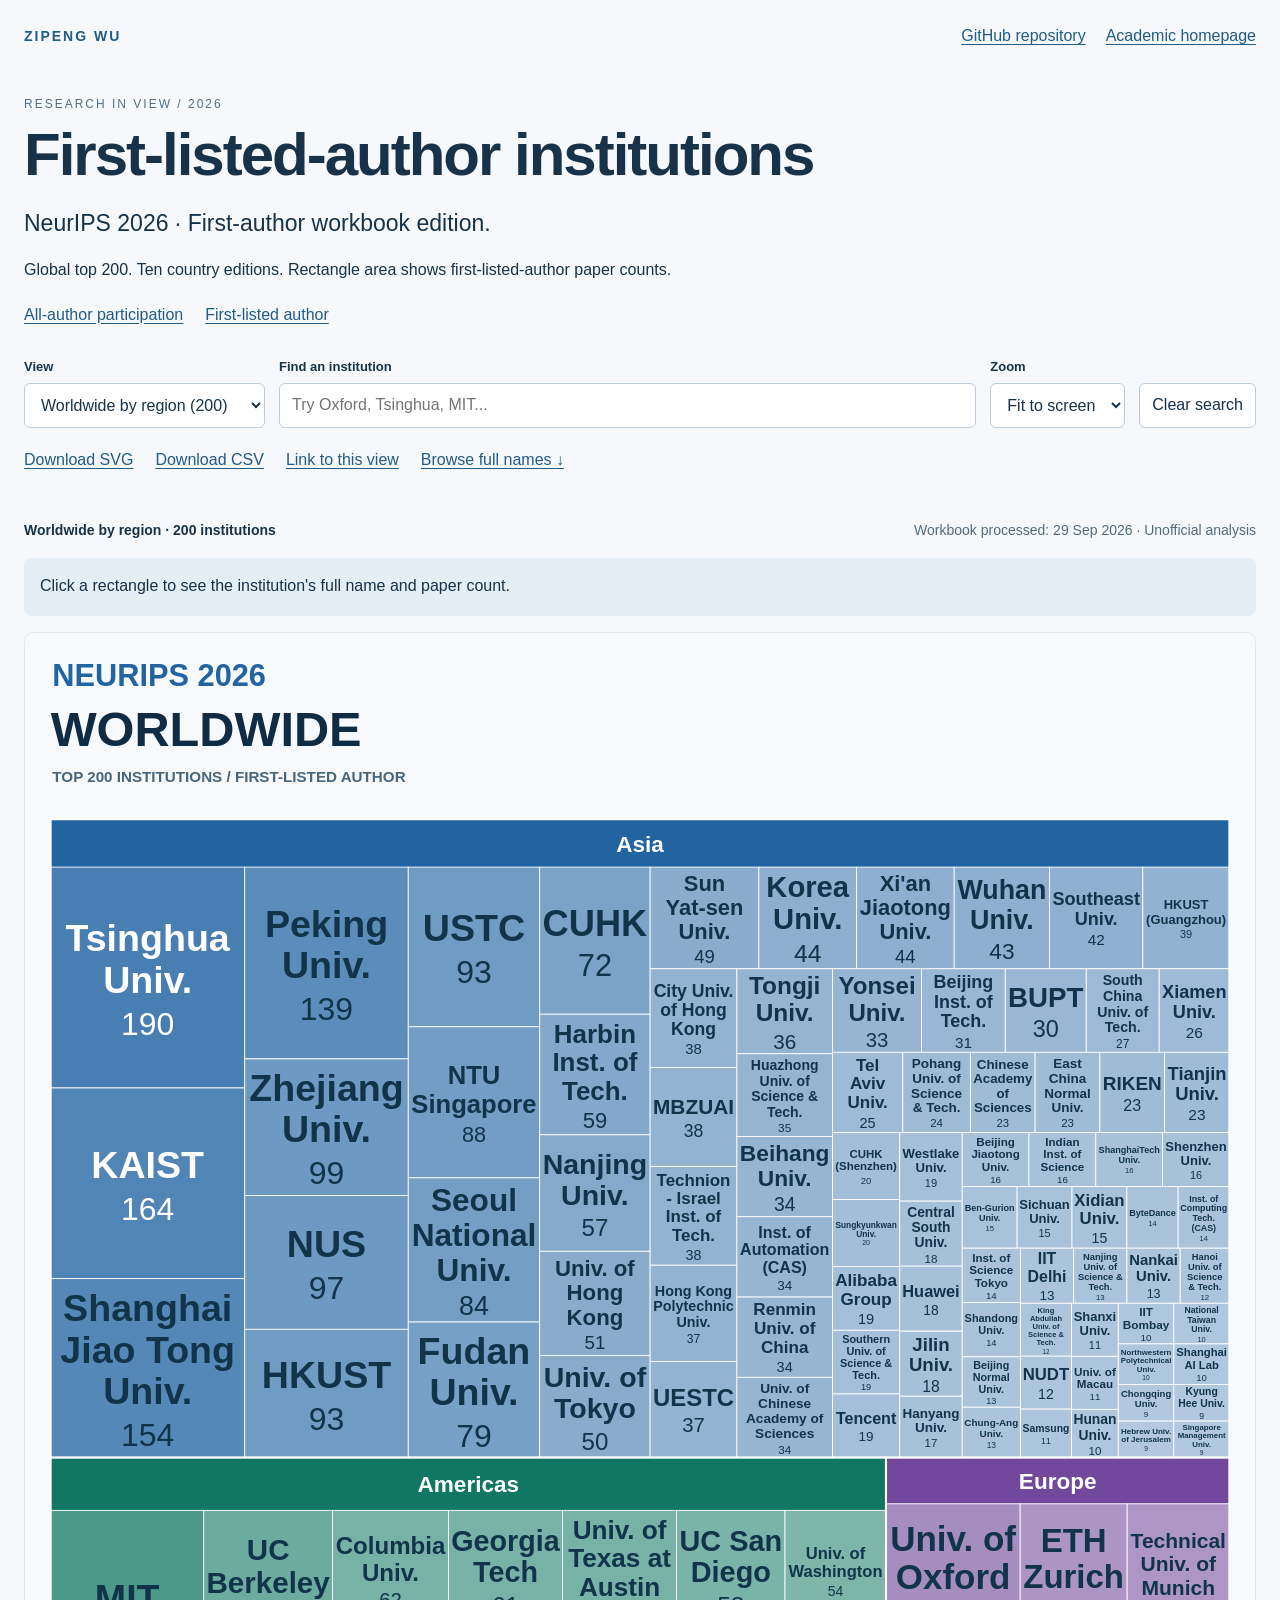
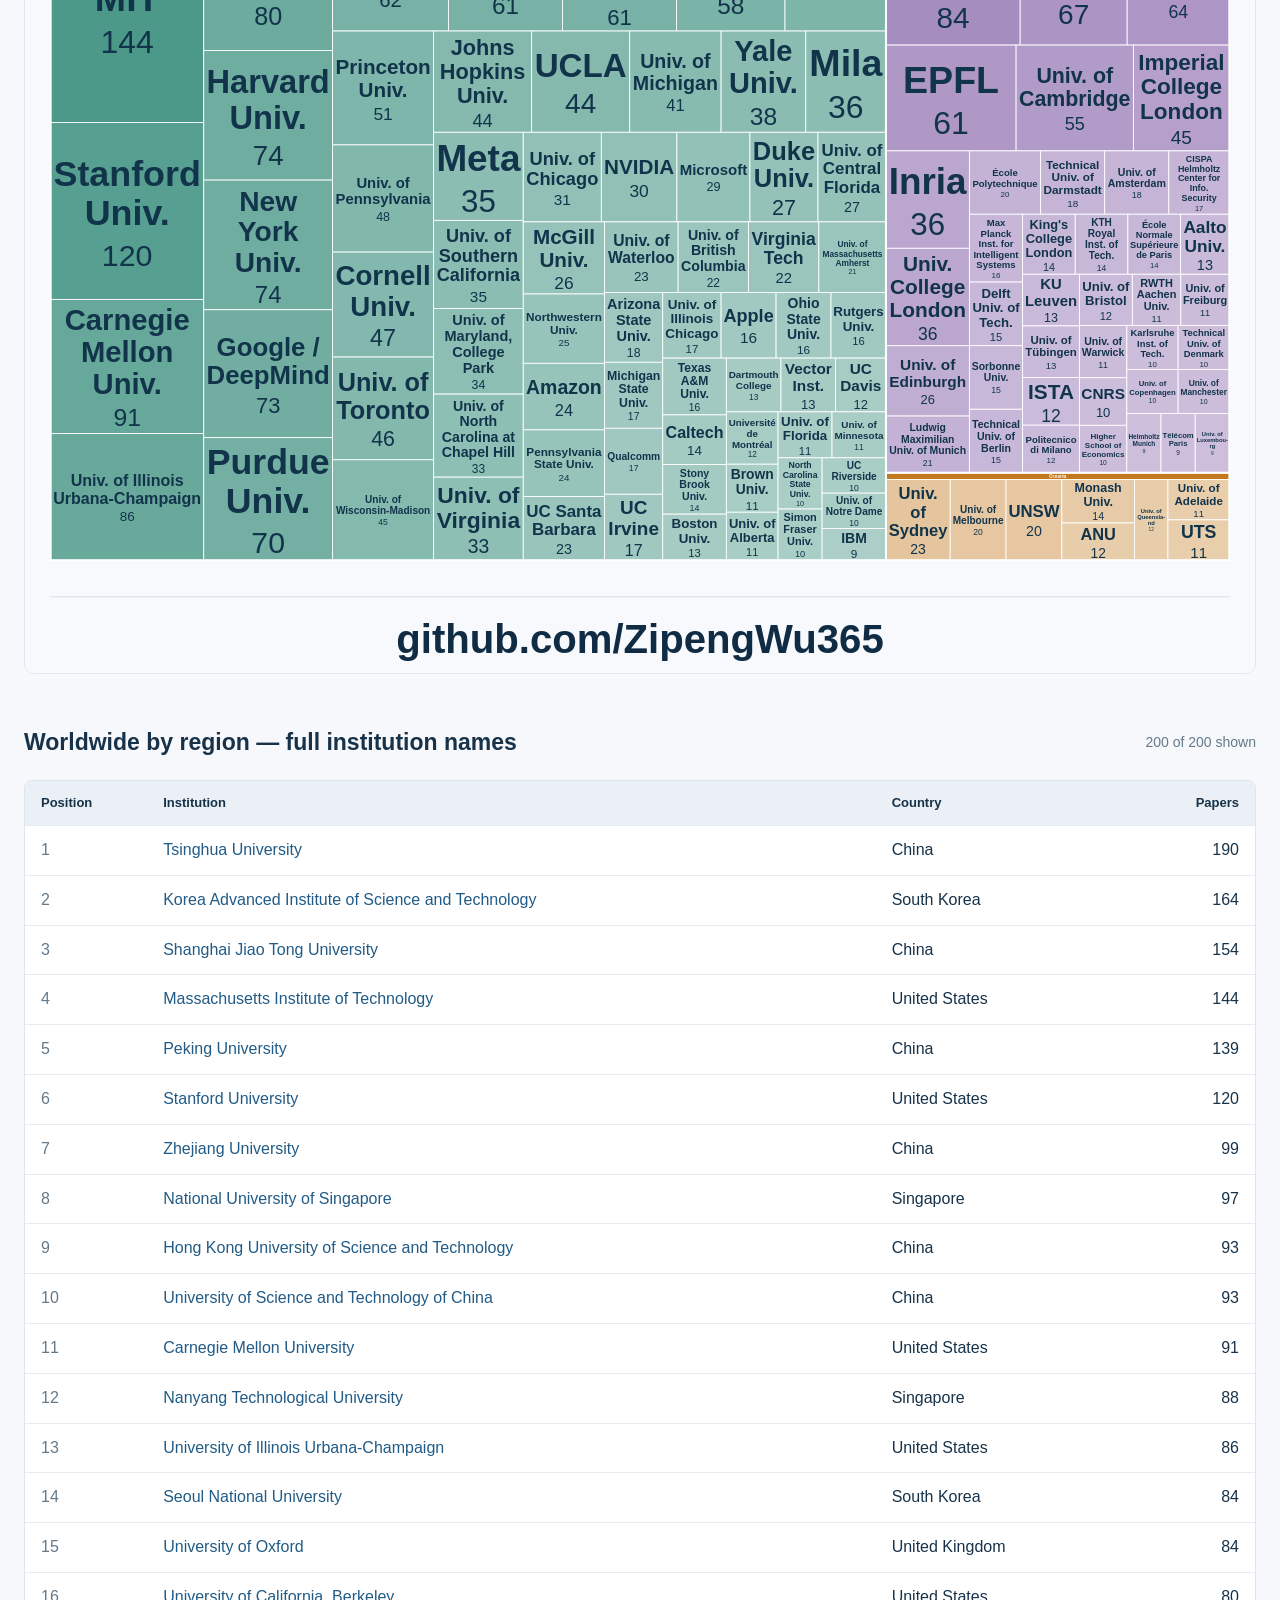
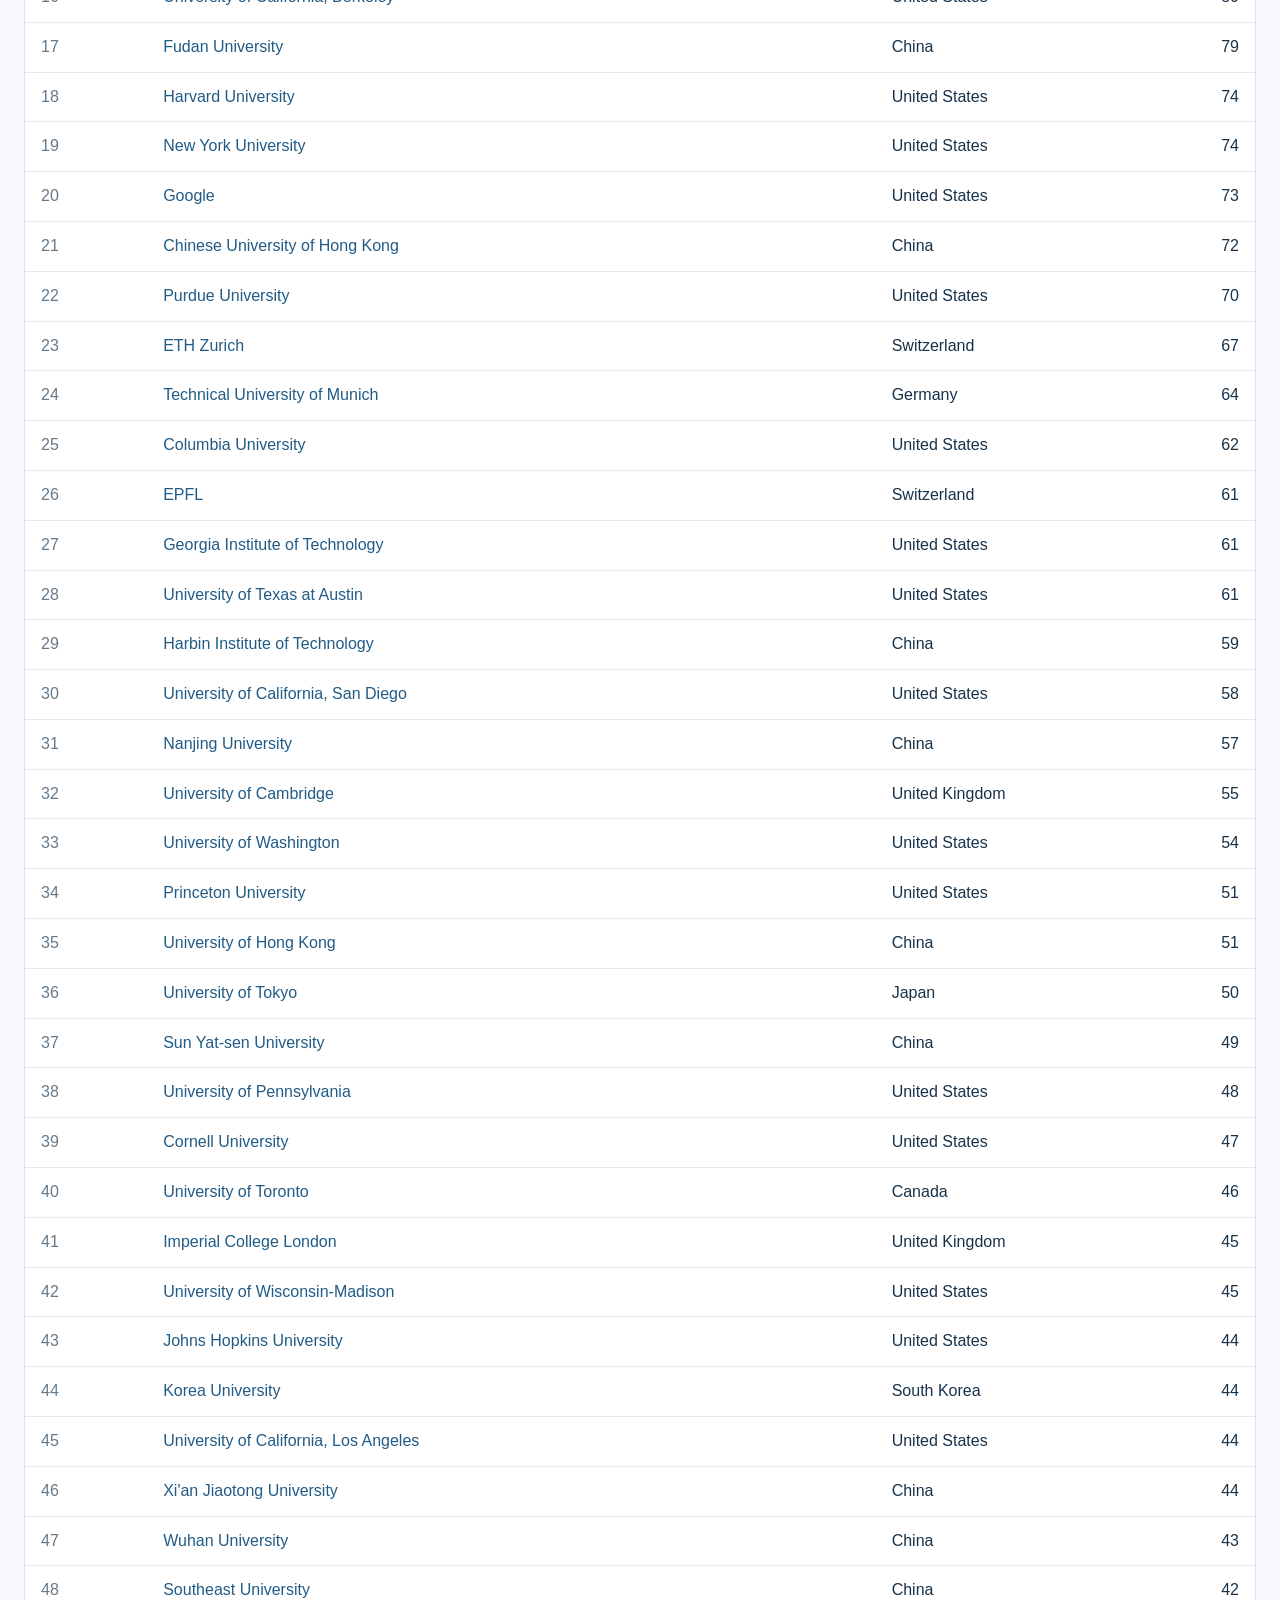
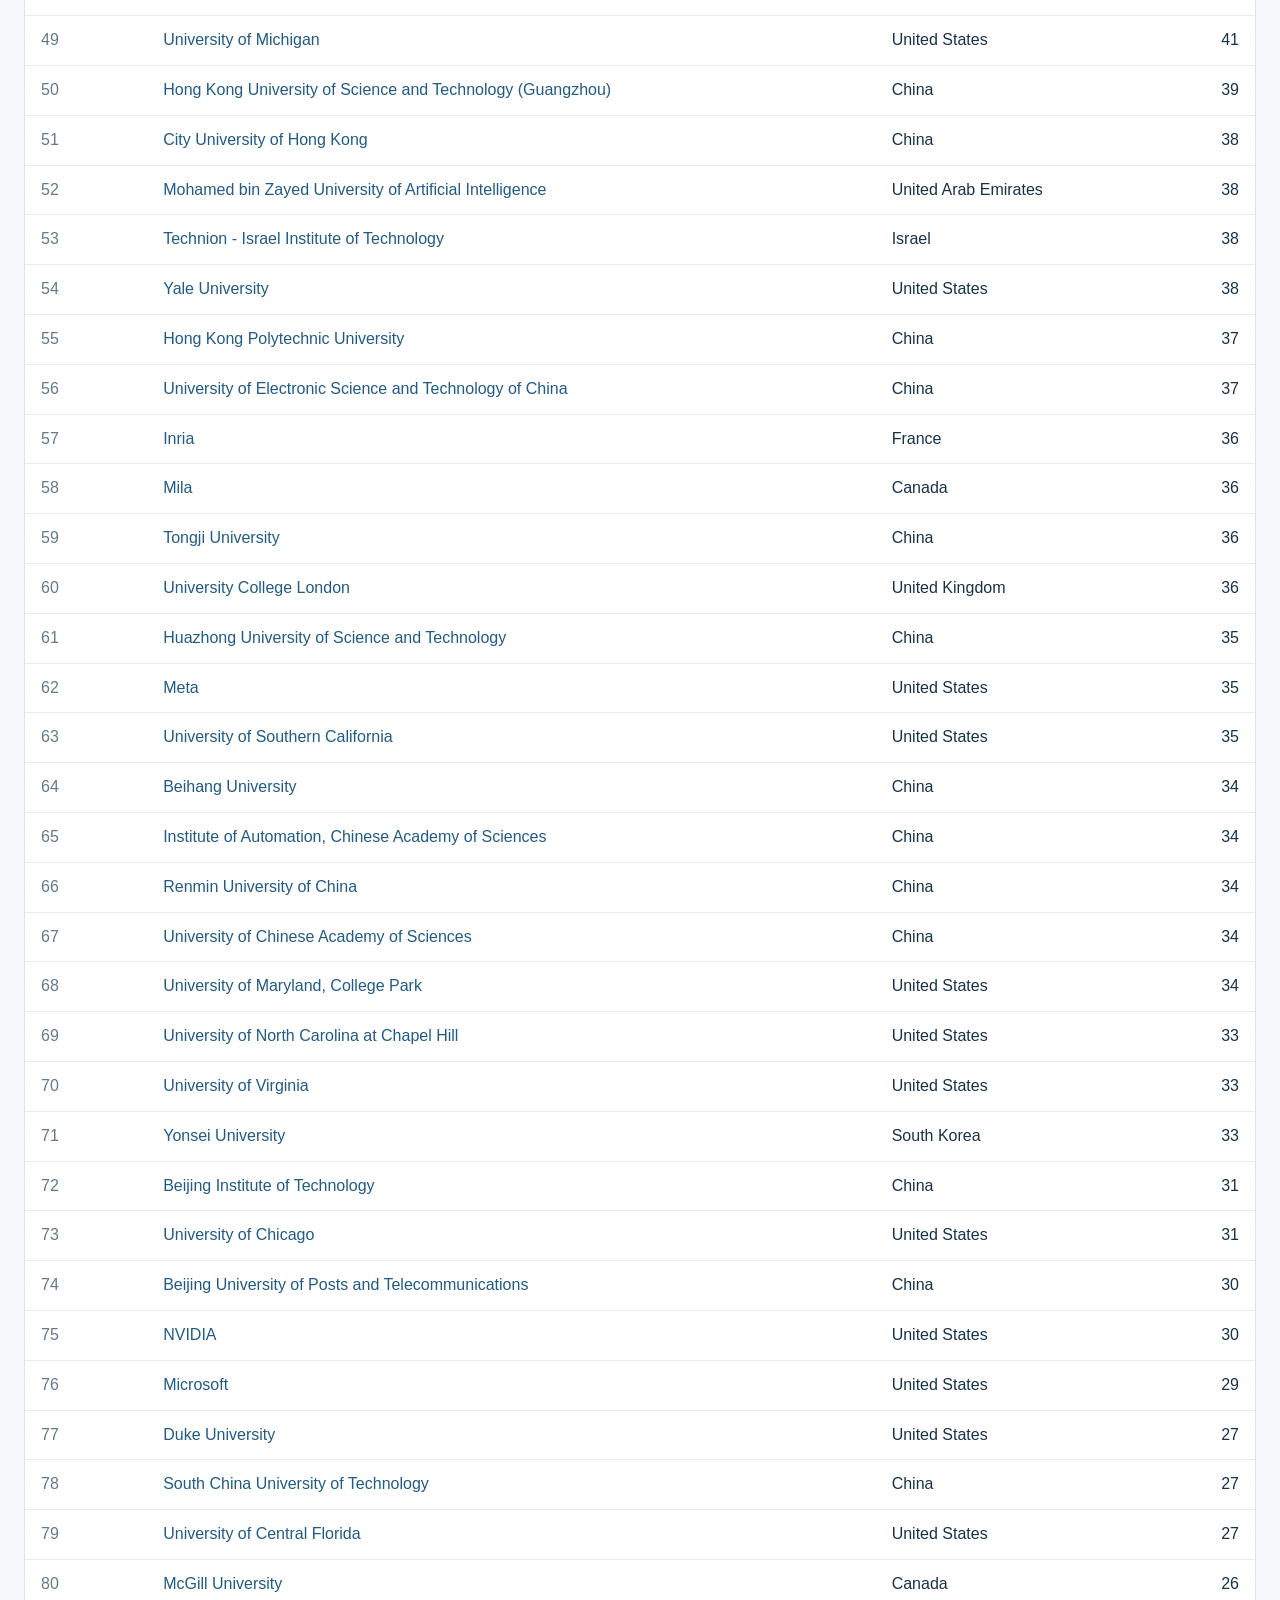
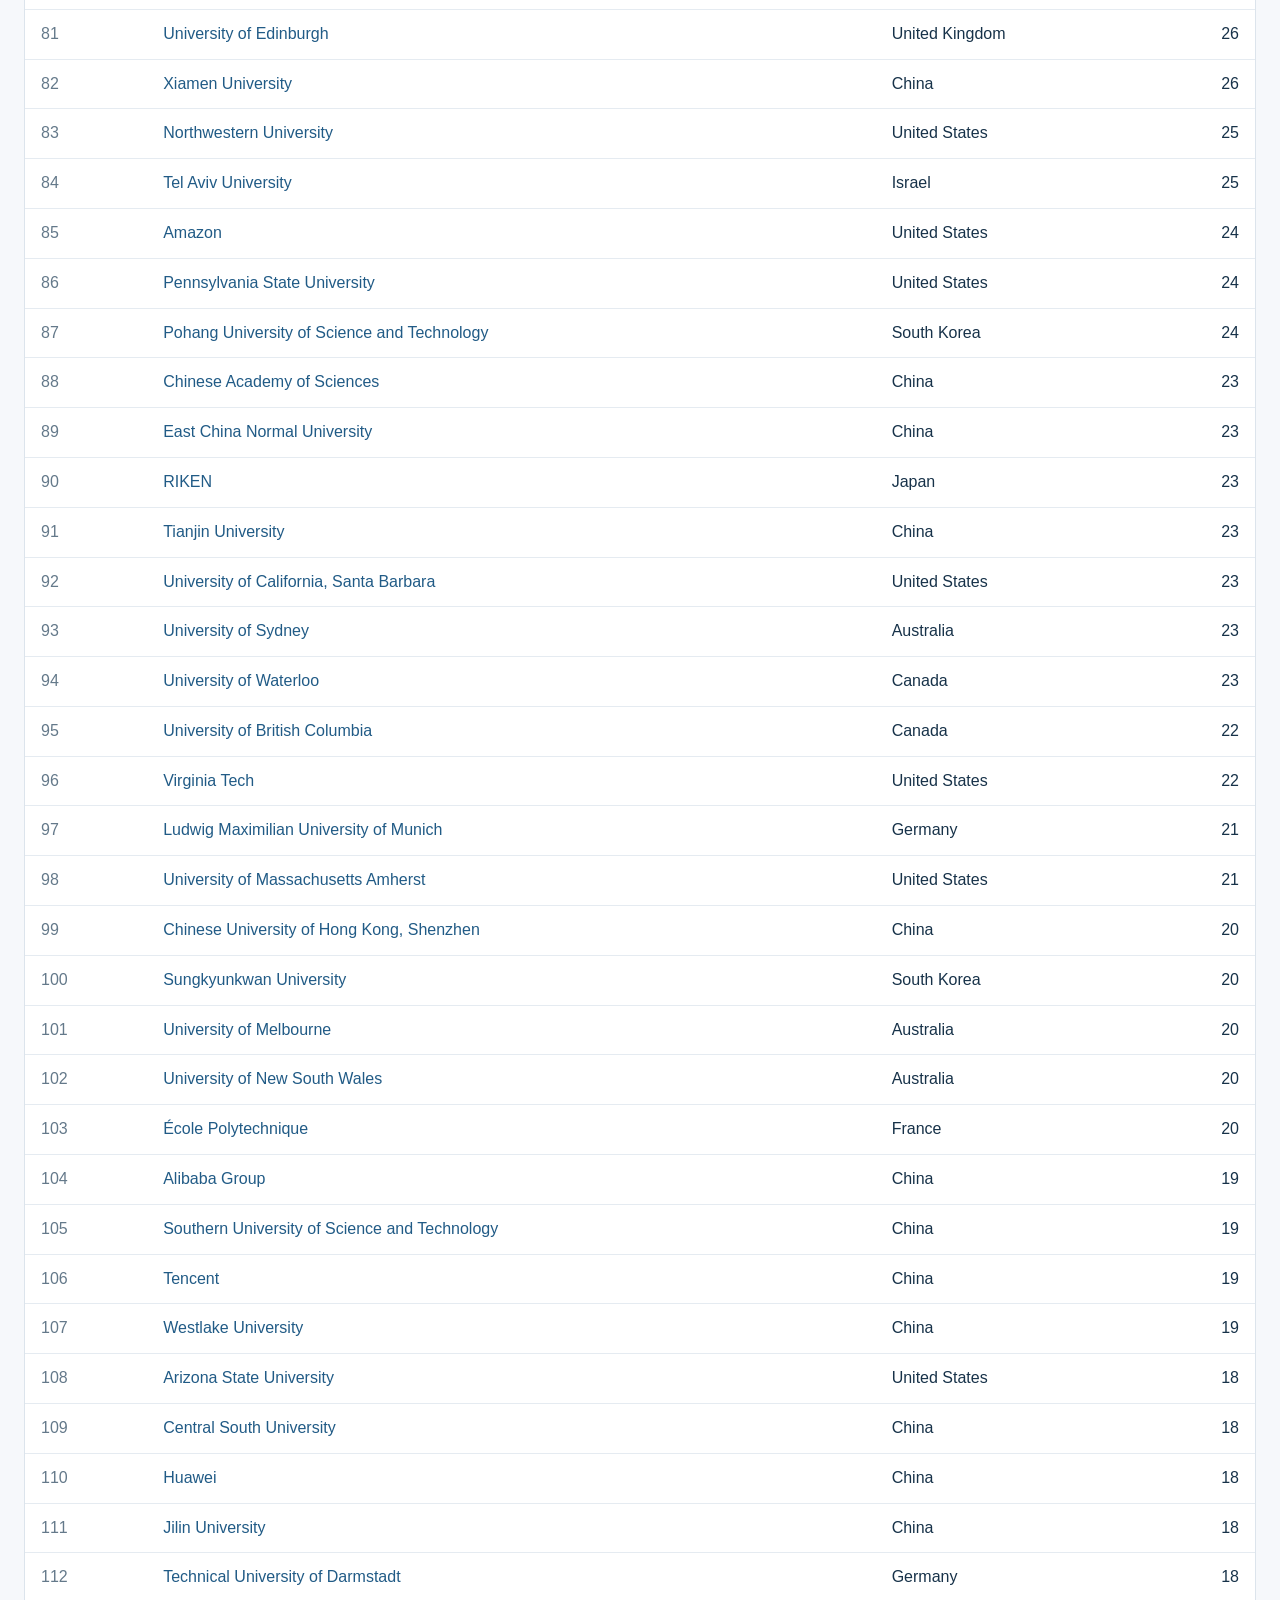
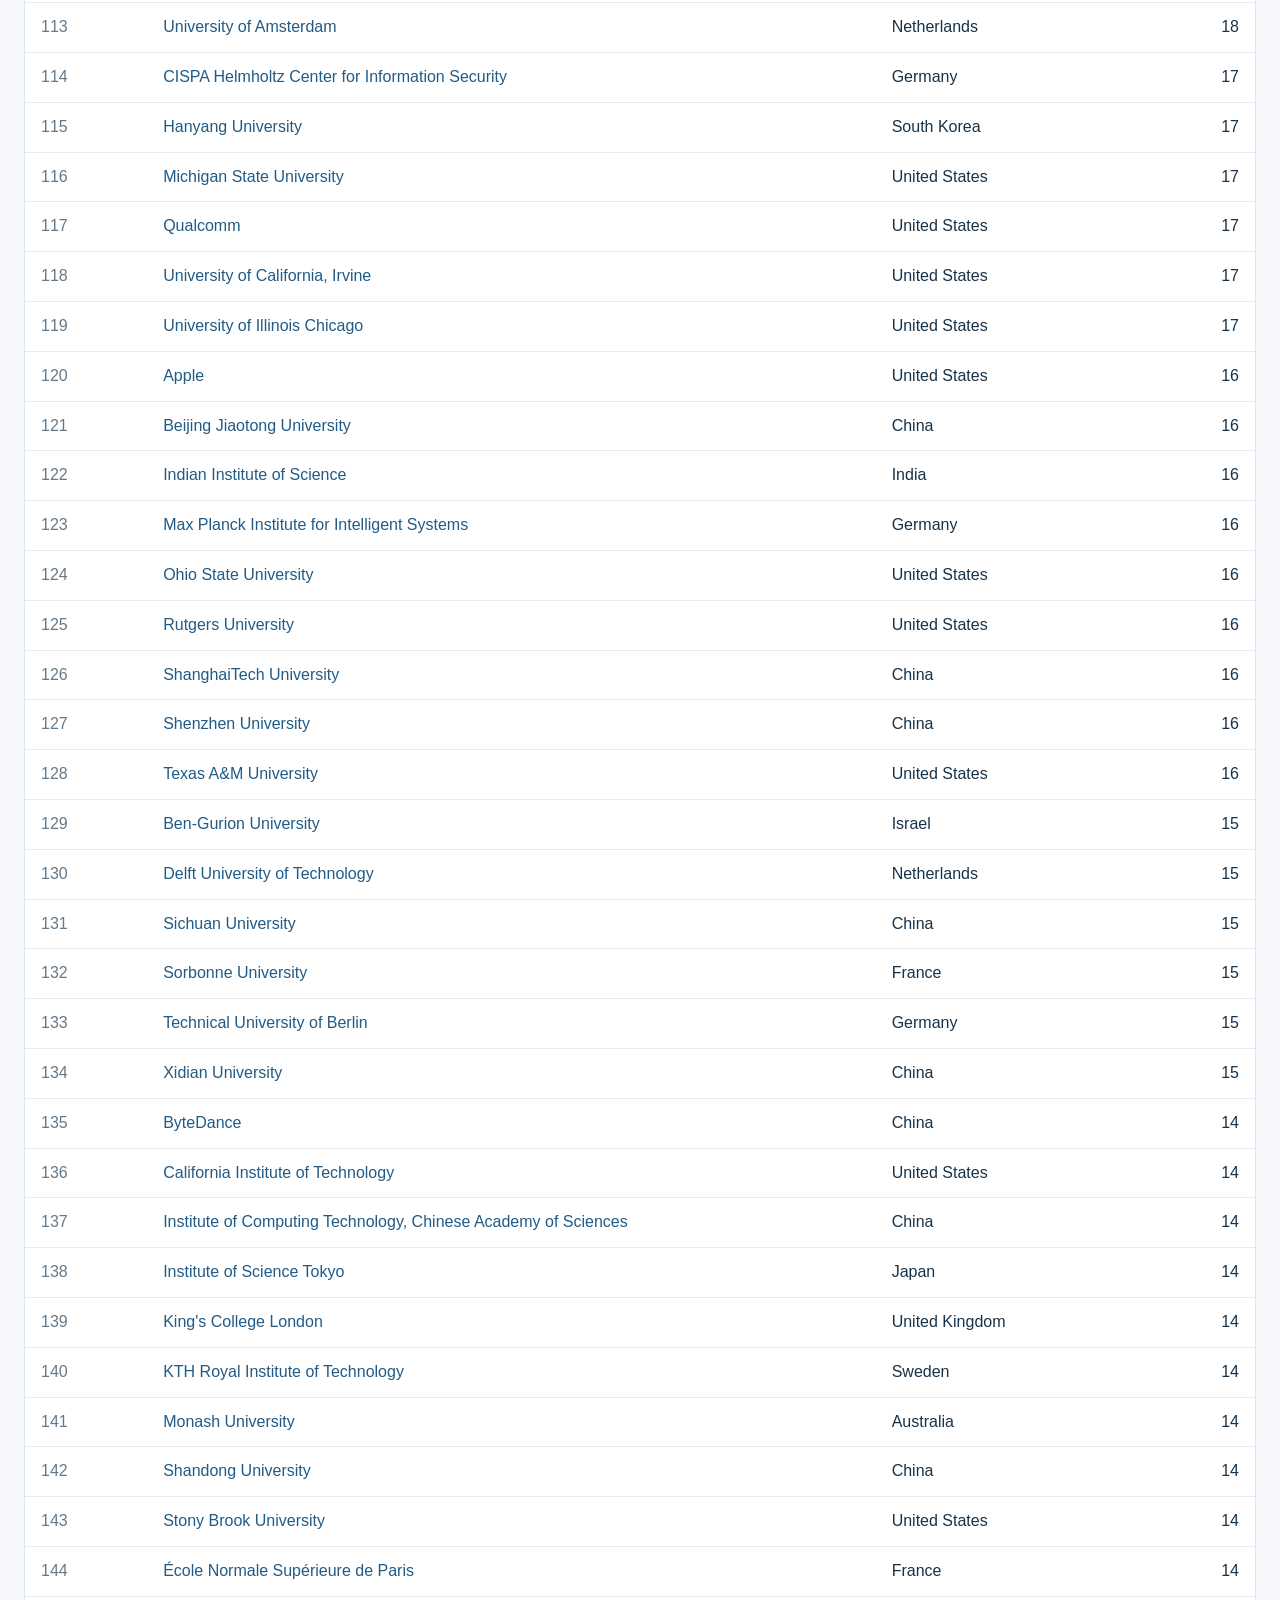
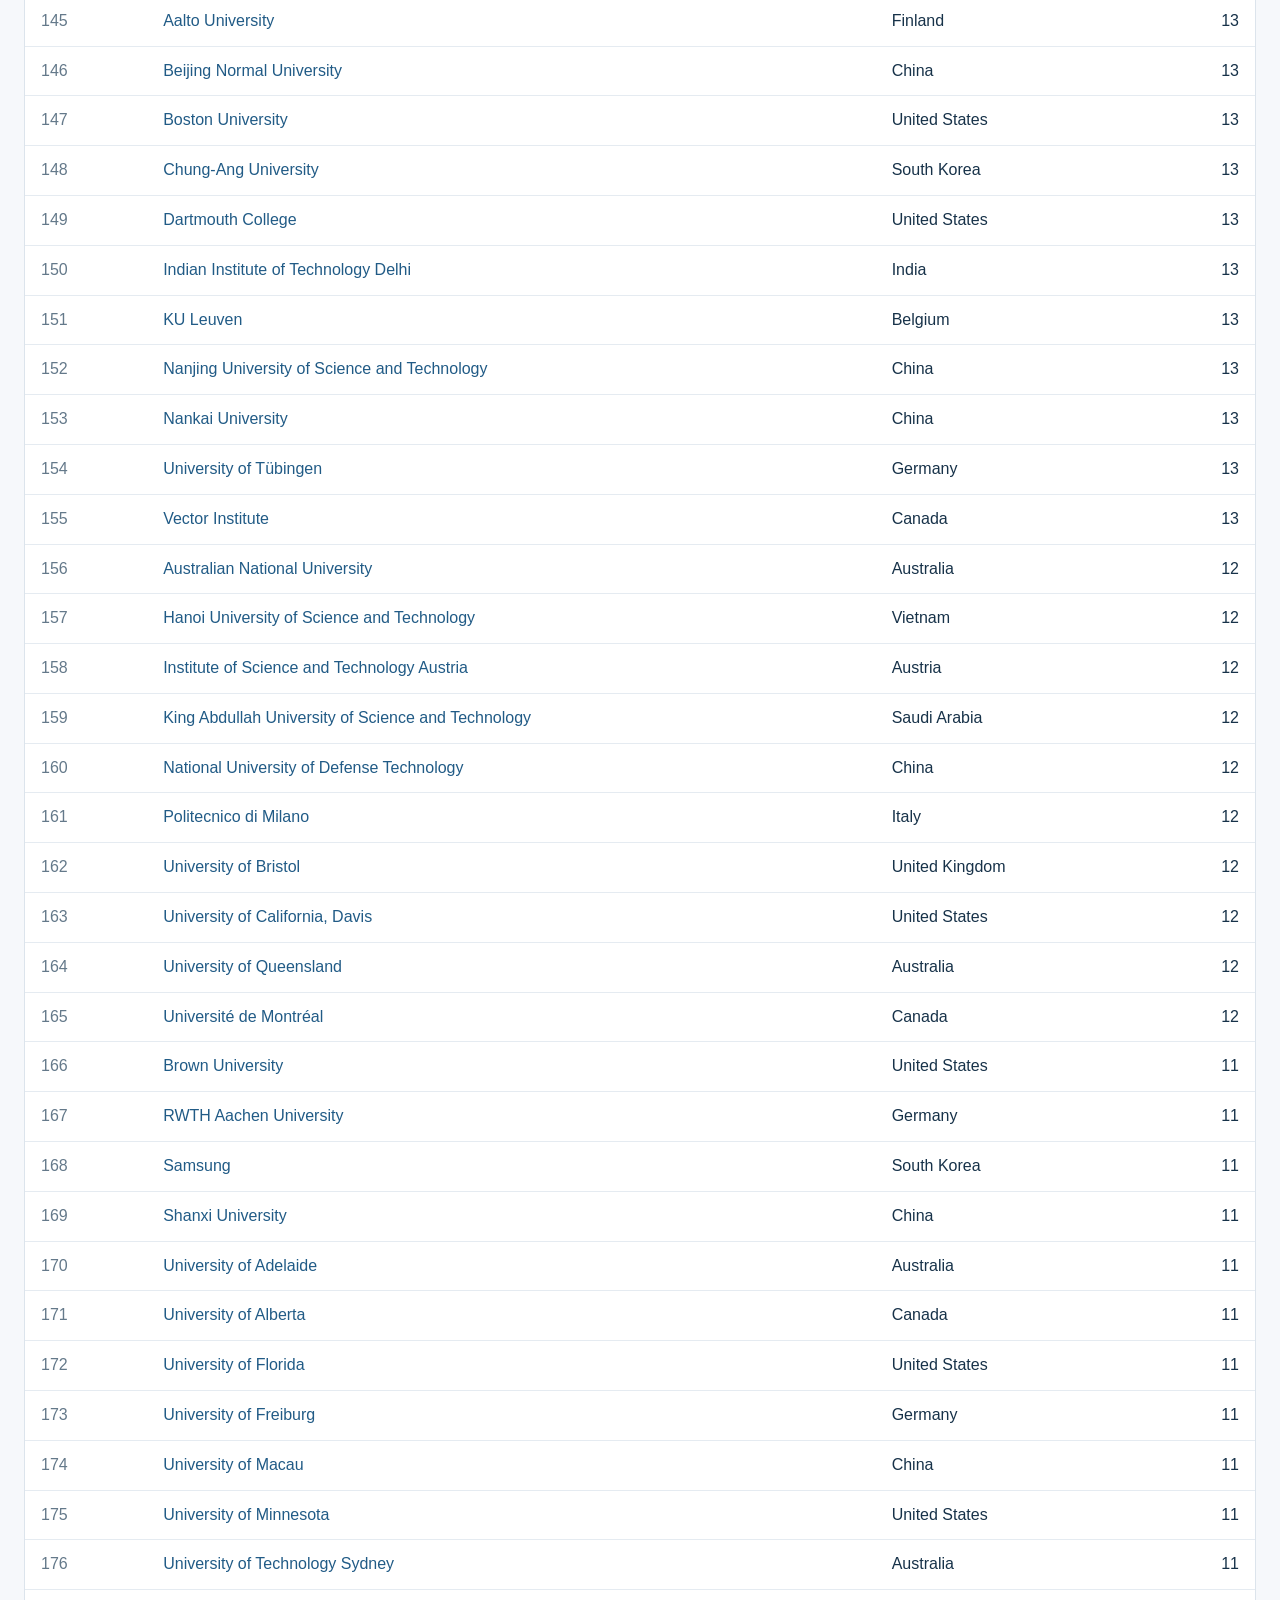
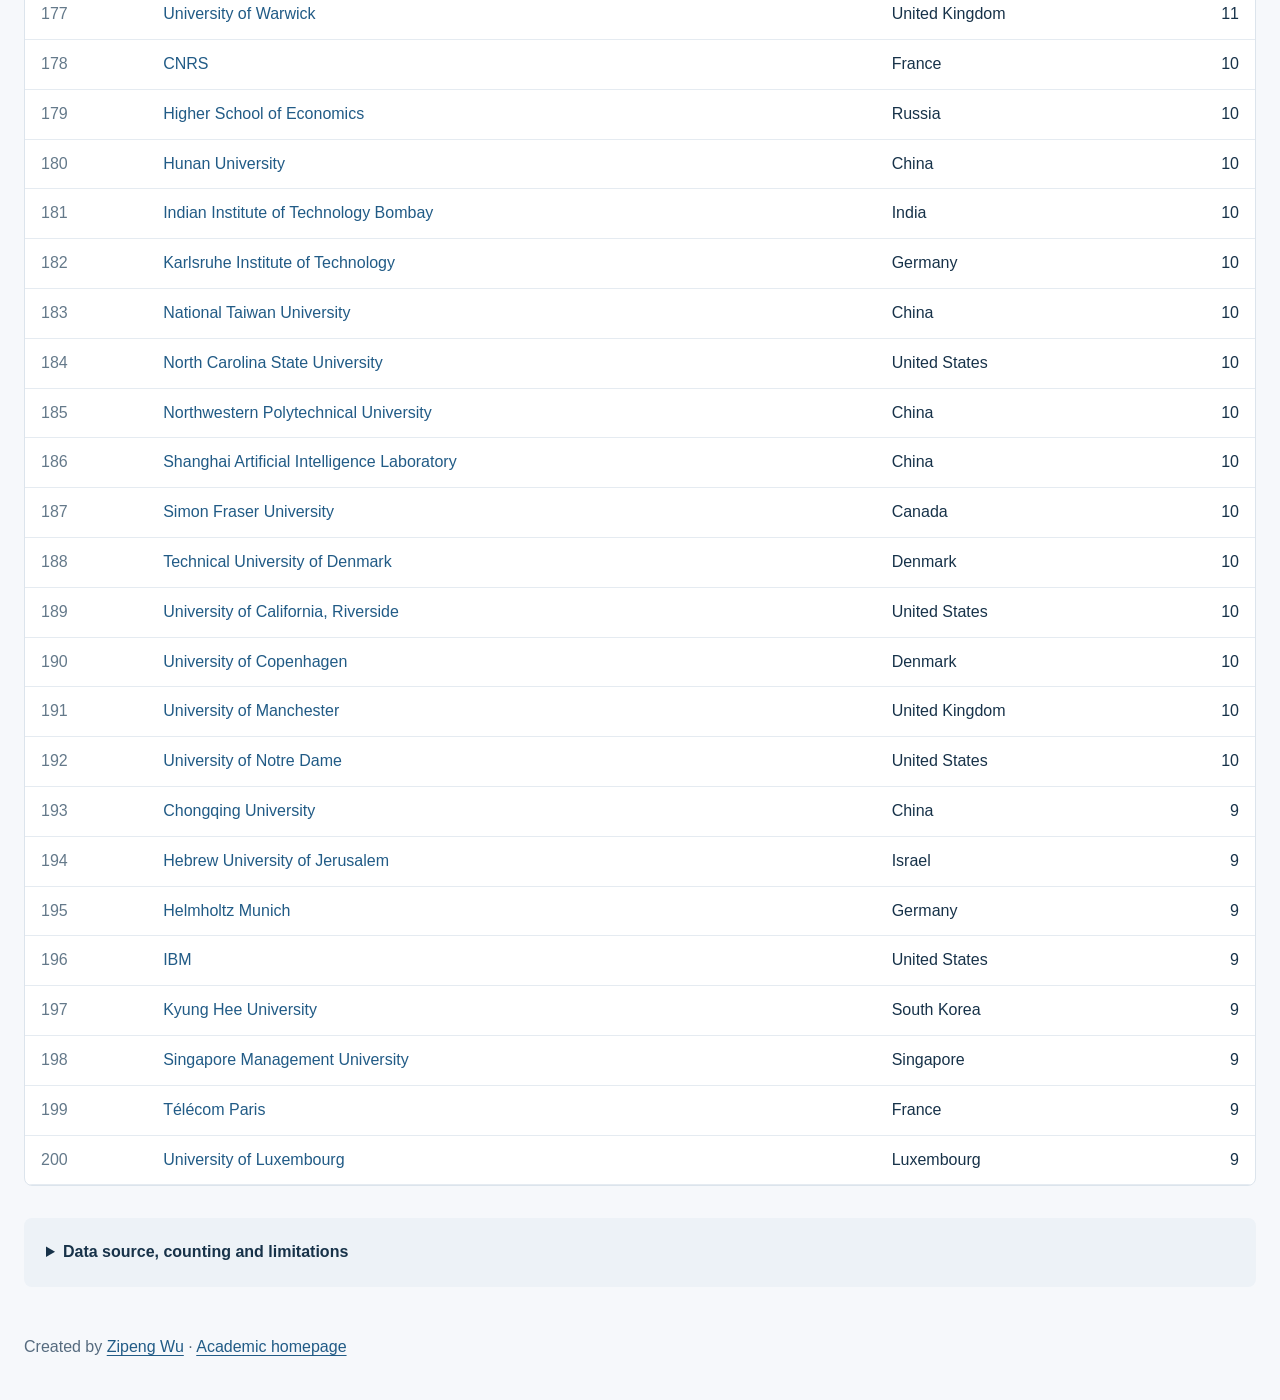
==== first-author/index.html @ 06a66790 "Add first-listed-author atlas with twelve views and source audit" ====
<!doctype html>
<html lang="en"><head><meta charset="utf-8"><meta name="viewport" content="width=device-width,initial-scale=1">
<title>NeurIPS 2026 First-listed-author Institutions | Zipeng Wu</title>
<meta name="description" content="Explore NeurIPS 2026 first-listed-author institutions: global top 200, regional views and ten country editions. Search institutions and download charts and data.">
<meta property="og:title" content="NeurIPS 2026 Institution Atlas">
<meta property="og:description" content="Explore the global top 200 and ten country editions. Interactive treemaps by Zipeng Wu.">
<meta property="og:type" content="website"><meta property="og:image" content="https://zipengwu365.github.io/neurips-institution-atlas/assets/social-preview.jpg">
<meta name="theme-color" content="#173249"><link rel="stylesheet" href="../style.css"></head><body>
<header><nav aria-label="Project links"><a class="brand" href="https://github.com/ZipengWu365">ZIPENG WU</a><span><a href="https://github.com/ZipengWu365/neurips-institution-atlas">GitHub repository</a><a href="https://zipengwu365.github.io/">Academic homepage</a></span></nav>
<p class="eyebrow">RESEARCH IN VIEW / 2026</p><h1>First-listed-author institutions</h1><p class="intro">NeurIPS 2026 · First-author workbook edition.</p><p>Global top 200. Ten country editions. Rectangle area shows first-listed-author paper counts.</p>
<div class="actions" aria-label="Counting method"><a href="../">All-author participation</a><a href="./" aria-current="page">First-listed author</a></div><div class="controls"><label>View<select id="view"></select></label><label class="search-label">Find an institution<input id="search" type="search" placeholder="Try Oxford, Tsinghua, MIT..." autocomplete="off"></label><label>Zoom<select id="zoom"><option value="1">Fit to screen</option><option value="2">2×</option><option value="4">4×</option><option value="6">6×</option></select></label><button id="clear">Clear search</button></div>
<div class="actions"><a id="download">Download SVG</a><a id="csv">Download CSV</a><a id="share">Link to this view</a><a href="#ranking">Browse full names ↓</a></div>
</header><main><div class="status"><span id="summary" aria-live="polite"></span><span>Workbook processed: 29 Sep 2026 · Unofficial analysis</span></div>
<p id="detail" aria-live="polite">Click a rectangle to see the institution's full name and paper count.</p>
<div class="frame" tabindex="0" aria-label="Scrollable treemap"><div class="chart" id="chart"></div></div>
<section id="ranking"><div class="section-heading"><h2 id="list-title">Institutions in this view</h2><span id="matches" aria-live="polite"></span></div><div class="table-scroll"><table><thead><tr><th scope="col">Position</th><th scope="col">Institution</th><th scope="col">Country</th><th scope="col" class="number">Papers</th></tr></thead><tbody id="rows"></tbody></table></div><p id="empty" hidden>No institutions match your search in this view. Try another view or clear the search.</p></section>
<section class="methods"><details><summary>Data source, counting and limitations</summary>
<p>This edition uses the supplied <code>NeurIPS_2026_First_Author_Institutions (1).xlsx</code>, processed on 29 September 2026. That date describes workbook processing, not a new conference snapshot. The workbook identifies the <a href="https://neurips.cc/Downloads/2026">NeurIPS official export</a> as its underlying source.</p>
<p>First-listed author means the first person in the source JSON author string. It is not PDF-verified first authorship and does not identify equal contributions. Every explicit affiliation counts once per paper. The workbook's canonical institution labels are preserved without additional merging.</p>
<p>Of 9,006 source records, 8,129 have a countable institution, producing 8,284 institution–paper pairs across 992 labels. The remaining 877 records are unrepresented. The source notes report 383 missing affiliations, 524 records containing unverified institution names and 69 author-string mismatches against newer public metadata. These categories overlap.</p>
<p>Counts combine tracks: 5,097 records are matched to the main conference, 612 to Evaluations and Datasets, 46 to Position Papers and 3,251 have unconfirmed tracks. This is not a main-conference-only ranking, an acceptance rate or an official ranking.</p>
<p>Each view shows at most 200 institutions, with alphabetical ordering at tied cutoffs. China includes mainland China, Hong Kong, Macao and Taiwan. Geography follows institution or corporate bases. 793 labels have a country assignment; 199 remain unassigned and are excluded from national views. All global top-200 entries are assigned. National views are therefore not exhaustive.</p>
<p><a href="data/source_notes.json">Source notes</a> · <a href="data/institutions.csv">Full counts</a> · <a href="https://github.com/ZipengWu365/neurips-institution-atlas#first-listed-author-edition">Methodology and audit</a> · <a href="https://github.com/ZipengWu365/neurips-institution-atlas/issues">Suggest a correction</a></p></details></section></main>
<footer>Created by <a href="https://github.com/ZipengWu365">Zipeng Wu</a> · <a href="https://zipengwu365.github.io/">Academic homepage</a></footer>
<script>const views=[{"id": "world-regions", "title": "Worldwide by region", "count": 200, "filename": "NeurIPS_2026_First_Author_world-regions_EN", "minimum_font_pixels": 34, "svg": "\u003csvg xmlns=\"http://www.w3.org/2000/svg\" width=\"7200\" height=\"9600\" viewBox=\"0 0 7200 9600\">\u003crect width=\"100%\" height=\"100%\" fill=\"#f7f9fc\"/>\n\u003ctext x=\"160\" y=\"145\" dominant-baseline=\"text-before-edge\" text-anchor=\"start\" font-family=\"Arial,sans-serif\" font-weight=\"700\" font-size=\"180\" fill=\"#2264a2\">NEURIPS 2026\u003c/text>\n\u003ctext x=\"150\" y=\"405\" dominant-baseline=\"text-before-edge\" text-anchor=\"start\" font-family=\"Arial,sans-serif\" font-weight=\"700\" font-size=\"285\" fill=\"#102c44\">WORLDWIDE\u003c/text>\n\u003ctext x=\"160\" y=\"790\" dominant-baseline=\"text-before-edge\" text-anchor=\"start\" font-family=\"Arial,sans-serif\" font-weight=\"700\" font-size=\"89\" fill=\"#4a647b\">TOP 200 INSTITUTIONS  /  FIRST-LISTED AUTHOR\u003c/text>\n\u003crect x=\"150.0000\" y=\"1090.0000\" width=\"6900.0000\" height=\"280.2922\" fill=\"#2264a2\"/>\n\u003ctext x=\"3600.0\" y=\"1162.1461226851852\" dominant-baseline=\"text-before-edge\" text-anchor=\"middle\" font-family=\"Arial,sans-serif\" font-weight=\"700\" font-size=\"132\" fill=\"white\">Asia\u003c/text>\n\u003cg class=\"institution\" data-name=\"Tsinghua University\" data-country=\"China\">\u003ctitle>Tsinghua University \u2014 190 first-listed-author papers\u003c/title>\n\u003crect x=\"150.0000\" y=\"1370.2922\" width=\"1136.2075\" height=\"1292.9491\" fill=\"#487eb2\" stroke=\"white\" stroke-width=\"5\"/>\n\u003ctext x=\"718.1037277147487\" y=\"1664.7668139247353\" dominant-baseline=\"text-before-edge\" text-anchor=\"middle\" font-family=\"Arial,sans-serif\" font-weight=\"700\" font-size=\"220\" fill=\"white\">Tsinghua\u003c/text>\n\u003ctext x=\"718.1037277147487\" y=\"1906.7668139247353\" dominant-baseline=\"text-before-edge\" text-anchor=\"middle\" font-family=\"Arial,sans-serif\" font-weight=\"700\" font-size=\"220\" fill=\"white\">Univ.\u003c/text>\n\u003ctext x=\"718.1037277147487\" y=\"2181.7668139247353\" dominant-baseline=\"text-before-edge\" text-anchor=\"middle\" font-family=\"Arial,sans-serif\" font-weight=\"400\" font-size=\"187\" fill=\"white\">190\u003c/text>\n\u003c/g>\n\u003cg class=\"institution\" data-name=\"Korea Advanced Institute of Science and Technology\" data-country=\"South Korea\">\u003ctitle>Korea Advanced Institute of Science and Technology \u2014 164 first-listed-author papers\u003c/title>\n\u003crect x=\"150.0000\" y=\"2663.2414\" width=\"1136.2075\" height=\"1116.0193\" fill=\"#5185b6\" stroke=\"white\" stroke-width=\"5\"/>\n\u003ctext x=\"718.1037277147487\" y=\"2990.251010073394\" dominant-baseline=\"text-before-edge\" text-anchor=\"middle\" font-family=\"Arial,sans-serif\" font-weight=\"700\" font-size=\"220\" fill=\"white\">KAIST\u003c/text>\n\u003ctext x=\"718.1037277147487\" y=\"3265.251010073394\" dominant-baseline=\"text-before-edge\" text-anchor=\"middle\" font-family=\"Arial,sans-serif\" font-weight=\"400\" font-size=\"187\" fill=\"white\">164\u003c/text>\n\u003c/g>\n\u003cg class=\"institution\" data-name=\"Shanghai Jiao Tong University\" data-country=\"China\">\u003ctitle>Shanghai Jiao Tong University \u2014 154 first-listed-author papers\u003c/title>\n\u003crect x=\"150.0000\" y=\"3779.2606\" width=\"1136.2075\" height=\"1047.9693\" fill=\"#5588b7\" stroke=\"white\" stroke-width=\"5\"/>\n\u003ctext x=\"718.1037277147487\" y=\"3830.2452879696466\" dominant-baseline=\"text-before-edge\" text-anchor=\"middle\" font-family=\"Arial,sans-serif\" font-weight=\"700\" font-size=\"220\" fill=\"#12344b\">Shanghai\u003c/text>\n\u003ctext x=\"718.1037277147487\" y=\"4072.2452879696466\" dominant-baseline=\"text-before-edge\" text-anchor=\"middle\" font-family=\"Arial,sans-serif\" font-weight=\"700\" font-size=\"220\" fill=\"#12344b\">Jiao Tong\u003c/text>\n\u003ctext x=\"718.1037277147487\" y=\"4314.245287969647\" dominant-baseline=\"text-before-edge\" text-anchor=\"middle\" font-family=\"Arial,sans-serif\" font-weight=\"700\" font-size=\"220\" fill=\"#12344b\">Univ.\u003c/text>\n\u003ctext x=\"718.1037277147487\" y=\"4589.245287969647\" dominant-baseline=\"text-before-edge\" text-anchor=\"middle\" font-family=\"Arial,sans-serif\" font-weight=\"400\" font-size=\"187\" fill=\"#12344b\">154\u003c/text>\n\u003c/g>\n\u003cg class=\"institution\" data-name=\"Peking University\" data-country=\"China\">\u003ctitle>Peking University \u2014 139 first-listed-author papers\u003c/title>\n\u003crect x=\"1286.2075\" y=\"1370.2922\" width=\"957.2771\" height=\"1122.6971\" fill=\"#5b8cba\" stroke=\"white\" stroke-width=\"5\"/>\n\u003ctext x=\"1764.8460291734198\" y=\"1579.6407726055008\" dominant-baseline=\"text-before-edge\" text-anchor=\"middle\" font-family=\"Arial,sans-serif\" font-weight=\"700\" font-size=\"220\" fill=\"#12344b\">Peking\u003c/text>\n\u003ctext x=\"1764.8460291734198\" y=\"1821.6407726055008\" dominant-baseline=\"text-before-edge\" text-anchor=\"middle\" font-family=\"Arial,sans-serif\" font-weight=\"700\" font-size=\"220\" fill=\"#12344b\">Univ.\u003c/text>\n\u003ctext x=\"1764.8460291734198\" y=\"2096.640772605501\" dominant-baseline=\"text-before-edge\" text-anchor=\"middle\" font-family=\"Arial,sans-serif\" font-weight=\"400\" font-size=\"187\" fill=\"#12344b\">139\u003c/text>\n\u003c/g>\n\u003cg class=\"institution\" data-name=\"Zhejiang University\" data-country=\"China\">\u003ctitle>Zhejiang University \u2014 99 first-listed-author papers\u003c/title>\n\u003crect x=\"1286.2075\" y=\"2492.9893\" width=\"957.2771\" height=\"799.6188\" fill=\"#6d99c2\" stroke=\"white\" stroke-width=\"5\"/>\n\u003ctext x=\"1764.8460291734198\" y=\"2540.7986825476664\" dominant-baseline=\"text-before-edge\" text-anchor=\"middle\" font-family=\"Arial,sans-serif\" font-weight=\"700\" font-size=\"220\" fill=\"#12344b\">Zhejiang\u003c/text>\n\u003ctext x=\"1764.8460291734198\" y=\"2782.7986825476664\" dominant-baseline=\"text-before-edge\" text-anchor=\"middle\" font-family=\"Arial,sans-serif\" font-weight=\"700\" font-size=\"220\" fill=\"#12344b\">Univ.\u003c/text>\n\u003ctext x=\"1764.8460291734198\" y=\"3057.7986825476664\" dominant-baseline=\"text-before-edge\" text-anchor=\"middle\" font-family=\"Arial,sans-serif\" font-weight=\"400\" font-size=\"187\" fill=\"#12344b\">99\u003c/text>\n\u003c/g>\n\u003cg class=\"institution\" data-name=\"National University of Singapore\" data-country=\"Singapore\">\u003ctitle>National University of Singapore \u2014 97 first-listed-author papers\u003c/title>\n\u003crect x=\"1286.2075\" y=\"3292.6081\" width=\"957.2771\" height=\"783.4649\" fill=\"#6e99c2\" stroke=\"white\" stroke-width=\"5\"/>\n\u003ctext x=\"1764.8460291734198\" y=\"3453.340490735332\" dominant-baseline=\"text-before-edge\" text-anchor=\"middle\" font-family=\"Arial,sans-serif\" font-weight=\"700\" font-size=\"220\" fill=\"#12344b\">NUS\u003c/text>\n\u003ctext x=\"1764.8460291734198\" y=\"3728.340490735332\" dominant-baseline=\"text-before-edge\" text-anchor=\"middle\" font-family=\"Arial,sans-serif\" font-weight=\"400\" font-size=\"187\" fill=\"#12344b\">97\u003c/text>\n\u003c/g>\n\u003cg class=\"institution\" data-name=\"Hong Kong University of Science and Technology\" data-country=\"China\">\u003ctitle>Hong Kong University of Science and Technology \u2014 93 first-listed-author papers\u003c/title>\n\u003crect x=\"1286.2075\" y=\"4076.0729\" width=\"957.2771\" height=\"751.1570\" fill=\"#709bc3\" stroke=\"white\" stroke-width=\"5\"/>\n\u003ctext x=\"1764.8460291734198\" y=\"4220.6514272437835\" dominant-baseline=\"text-before-edge\" text-anchor=\"middle\" font-family=\"Arial,sans-serif\" font-weight=\"700\" font-size=\"220\" fill=\"#12344b\">HKUST\u003c/text>\n\u003ctext x=\"1764.8460291734198\" y=\"4495.6514272437835\" dominant-baseline=\"text-before-edge\" text-anchor=\"middle\" font-family=\"Arial,sans-serif\" font-weight=\"400\" font-size=\"187\" fill=\"#12344b\">93\u003c/text>\n\u003c/g>\n\u003cg class=\"institution\" data-name=\"University of Science and Technology of China\" data-country=\"China\">\u003ctitle>University of Science and Technology of China \u2014 93 first-listed-author papers\u003c/title>\n\u003crect x=\"2243.4846\" y=\"1370.2922\" width=\"769.4003\" height=\"934.5791\" fill=\"#709bc3\" stroke=\"white\" stroke-width=\"5\"/>\n\u003ctext x=\"2628.184764991896\" y=\"1606.581788160799\" dominant-baseline=\"text-before-edge\" text-anchor=\"middle\" font-family=\"Arial,sans-serif\" font-weight=\"700\" font-size=\"220\" fill=\"#12344b\">USTC\u003c/text>\n\u003ctext x=\"2628.184764991896\" y=\"1881.581788160799\" dominant-baseline=\"text-before-edge\" text-anchor=\"middle\" font-family=\"Arial,sans-serif\" font-weight=\"400\" font-size=\"187\" fill=\"#12344b\">93\u003c/text>\n\u003c/g>\n\u003cg class=\"institution\" data-name=\"Nanyang Technological University\" data-country=\"Singapore\">\u003ctitle>Nanyang Technological University \u2014 88 first-listed-author papers\u003c/title>\n\u003crect x=\"2243.4846\" y=\"2304.8713\" width=\"769.4003\" height=\"884.3329\" fill=\"#739dc4\" stroke=\"white\" stroke-width=\"5\"/>\n\u003ctext x=\"2628.184764991896\" y=\"2507.537780043246\" dominant-baseline=\"text-before-edge\" text-anchor=\"middle\" font-family=\"Arial,sans-serif\" font-weight=\"700\" font-size=\"150\" fill=\"#12344b\">NTU\u003c/text>\n\u003ctext x=\"2628.184764991896\" y=\"2672.537780043246\" dominant-baseline=\"text-before-edge\" text-anchor=\"middle\" font-family=\"Arial,sans-serif\" font-weight=\"700\" font-size=\"150\" fill=\"#12344b\">Singapore\u003c/text>\n\u003ctext x=\"2628.184764991896\" y=\"2859.537780043246\" dominant-baseline=\"text-before-edge\" text-anchor=\"middle\" font-family=\"Arial,sans-serif\" font-weight=\"400\" font-size=\"127\" fill=\"#12344b\">88\u003c/text>\n\u003c/g>\n\u003cg class=\"institution\" data-name=\"Seoul National University\" data-country=\"South Korea\">\u003ctitle>Seoul National University \u2014 84 first-listed-author papers\u003c/title>\n\u003crect x=\"2243.4846\" y=\"3189.2042\" width=\"769.4003\" height=\"844.1359\" fill=\"#759ec5\" stroke=\"white\" stroke-width=\"5\"/>\n\u003ctext x=\"2628.184764991896\" y=\"3214.7722032685547\" dominant-baseline=\"text-before-edge\" text-anchor=\"middle\" font-family=\"Arial,sans-serif\" font-weight=\"700\" font-size=\"185\" fill=\"#12344b\">Seoul\u003c/text>\n\u003ctext x=\"2628.184764991896\" y=\"3417.7722032685547\" dominant-baseline=\"text-before-edge\" text-anchor=\"middle\" font-family=\"Arial,sans-serif\" font-weight=\"700\" font-size=\"185\" fill=\"#12344b\">National\u003c/text>\n\u003ctext x=\"2628.184764991896\" y=\"3620.7722032685547\" dominant-baseline=\"text-before-edge\" text-anchor=\"middle\" font-family=\"Arial,sans-serif\" font-weight=\"700\" font-size=\"185\" fill=\"#12344b\">Univ.\u003c/text>\n\u003ctext x=\"2628.184764991896\" y=\"3850.7722032685547\" dominant-baseline=\"text-before-edge\" text-anchor=\"middle\" font-family=\"Arial,sans-serif\" font-weight=\"400\" font-size=\"157\" fill=\"#12344b\">84\u003c/text>\n\u003c/g>\n\u003cg class=\"institution\" data-name=\"Fudan University\" data-country=\"China\">\u003ctitle>Fudan University \u2014 79 first-listed-author papers\u003c/title>\n\u003crect x=\"2243.4846\" y=\"4033.3402\" width=\"769.4003\" height=\"793.8898\" fill=\"#77a0c6\" stroke=\"white\" stroke-width=\"5\"/>\n\u003ctext x=\"2628.184764991896\" y=\"4078.2850578367256\" dominant-baseline=\"text-before-edge\" text-anchor=\"middle\" font-family=\"Arial,sans-serif\" font-weight=\"700\" font-size=\"220\" fill=\"#12344b\">Fudan\u003c/text>\n\u003ctext x=\"2628.184764991896\" y=\"4320.285057836725\" dominant-baseline=\"text-before-edge\" text-anchor=\"middle\" font-family=\"Arial,sans-serif\" font-weight=\"700\" font-size=\"220\" fill=\"#12344b\">Univ.\u003c/text>\n\u003ctext x=\"2628.184764991896\" y=\"4595.285057836725\" dominant-baseline=\"text-before-edge\" text-anchor=\"middle\" font-family=\"Arial,sans-serif\" font-weight=\"400\" font-size=\"187\" fill=\"#12344b\">79\u003c/text>\n\u003c/g>\n\u003cg class=\"institution\" data-name=\"Chinese University of Hong Kong\" data-country=\"China\">\u003ctitle>Chinese University of Hong Kong \u2014 72 first-listed-author papers\u003c/title>\n\u003crect x=\"3012.8849\" y=\"1370.2922\" width=\"646.3857\" height=\"861.2440\" fill=\"#7ba3c8\" stroke=\"white\" stroke-width=\"5\"/>\n\u003ctext x=\"3336.0777957860614\" y=\"1578.9142417179291\" dominant-baseline=\"text-before-edge\" text-anchor=\"middle\" font-family=\"Arial,sans-serif\" font-weight=\"700\" font-size=\"212\" fill=\"#12344b\">CUHK\u003c/text>\n\u003ctext x=\"3336.0777957860614\" y=\"1842.9142417179291\" dominant-baseline=\"text-before-edge\" text-anchor=\"middle\" font-family=\"Arial,sans-serif\" font-weight=\"400\" font-size=\"180\" fill=\"#12344b\">72\u003c/text>\n\u003c/g>\n\u003cg class=\"institution\" data-name=\"Harbin Institute of Technology\" data-country=\"China\">\u003ctitle>Harbin Institute of Technology \u2014 59 first-listed-author papers\u003c/title>\n\u003crect x=\"3012.8849\" y=\"2231.5362\" width=\"646.3857\" height=\"705.7416\" fill=\"#83a8cb\" stroke=\"white\" stroke-width=\"5\"/>\n\u003ctext x=\"3336.0777957860614\" y=\"2258.4070406280707\" dominant-baseline=\"text-before-edge\" text-anchor=\"middle\" font-family=\"Arial,sans-serif\" font-weight=\"700\" font-size=\"152\" fill=\"#12344b\">Harbin\u003c/text>\n\u003ctext x=\"3336.0777957860614\" y=\"2425.4070406280707\" dominant-baseline=\"text-before-edge\" text-anchor=\"middle\" font-family=\"Arial,sans-serif\" font-weight=\"700\" font-size=\"152\" fill=\"#12344b\">Inst. of\u003c/text>\n\u003ctext x=\"3336.0777957860614\" y=\"2592.4070406280707\" dominant-baseline=\"text-before-edge\" text-anchor=\"middle\" font-family=\"Arial,sans-serif\" font-weight=\"700\" font-size=\"152\" fill=\"#12344b\">Tech.\u003c/text>\n\u003ctext x=\"3336.0777957860614\" y=\"2781.4070406280707\" dominant-baseline=\"text-before-edge\" text-anchor=\"middle\" font-family=\"Arial,sans-serif\" font-weight=\"400\" font-size=\"129\" fill=\"#12344b\">59\u003c/text>\n\u003c/g>\n\u003cg class=\"institution\" data-name=\"Nanjing University\" data-country=\"China\">\u003ctitle>Nanjing University \u2014 57 first-listed-author papers\u003c/title>\n\u003crect x=\"3012.8849\" y=\"2937.2778\" width=\"646.3857\" height=\"681.8182\" fill=\"#85a9cb\" stroke=\"white\" stroke-width=\"5\"/>\n\u003ctext x=\"3336.0777957860614\" y=\"3012.186923632471\" dominant-baseline=\"text-before-edge\" text-anchor=\"middle\" font-family=\"Arial,sans-serif\" font-weight=\"700\" font-size=\"167\" fill=\"#12344b\">Nanjing\u003c/text>\n\u003ctext x=\"3336.0777957860614\" y=\"3195.186923632471\" dominant-baseline=\"text-before-edge\" text-anchor=\"middle\" font-family=\"Arial,sans-serif\" font-weight=\"700\" font-size=\"167\" fill=\"#12344b\">Univ.\u003c/text>\n\u003ctext x=\"3336.0777957860614\" y=\"3403.186923632471\" dominant-baseline=\"text-before-edge\" text-anchor=\"middle\" font-family=\"Arial,sans-serif\" font-weight=\"400\" font-size=\"141\" fill=\"#12344b\">57\u003c/text>\n\u003c/g>\n\u003cg class=\"institution\" data-name=\"University of Hong Kong\" data-country=\"China\">\u003ctitle>University of Hong Kong \u2014 51 first-listed-author papers\u003c/title>\n\u003crect x=\"3012.8849\" y=\"3619.0960\" width=\"646.3857\" height=\"610.0478\" fill=\"#89accd\" stroke=\"white\" stroke-width=\"5\"/>\n\u003ctext x=\"3336.0777957860614\" y=\"3645.119918153809\" dominant-baseline=\"text-before-edge\" text-anchor=\"middle\" font-family=\"Arial,sans-serif\" font-weight=\"700\" font-size=\"130\" fill=\"#12344b\">Univ. of\u003c/text>\n\u003ctext x=\"3336.0777957860614\" y=\"3788.119918153809\" dominant-baseline=\"text-before-edge\" text-anchor=\"middle\" font-family=\"Arial,sans-serif\" font-weight=\"700\" font-size=\"130\" fill=\"#12344b\">Hong\u003c/text>\n\u003ctext x=\"3336.0777957860614\" y=\"3931.119918153809\" dominant-baseline=\"text-before-edge\" text-anchor=\"middle\" font-family=\"Arial,sans-serif\" font-weight=\"700\" font-size=\"130\" fill=\"#12344b\">Kong\u003c/text>\n\u003ctext x=\"3336.0777957860614\" y=\"4093.119918153809\" dominant-baseline=\"text-before-edge\" text-anchor=\"middle\" font-family=\"Arial,sans-serif\" font-weight=\"400\" font-size=\"110\" fill=\"#12344b\">51\u003c/text>\n\u003c/g>\n\u003cg class=\"institution\" data-name=\"University of Tokyo\" data-country=\"Japan\">\u003ctitle>University of Tokyo \u2014 50 first-listed-author papers\u003c/title>\n\u003crect x=\"3012.8849\" y=\"4229.1438\" width=\"646.3857\" height=\"598.0861\" fill=\"#89accd\" stroke=\"white\" stroke-width=\"5\"/>\n\u003ctext x=\"3336.0777957860614\" y=\"4262.186885252468\" dominant-baseline=\"text-before-edge\" text-anchor=\"middle\" font-family=\"Arial,sans-serif\" font-weight=\"700\" font-size=\"167\" fill=\"#12344b\">Univ. of\u003c/text>\n\u003ctext x=\"3336.0777957860614\" y=\"4445.186885252468\" dominant-baseline=\"text-before-edge\" text-anchor=\"middle\" font-family=\"Arial,sans-serif\" font-weight=\"700\" font-size=\"167\" fill=\"#12344b\">Tokyo\u003c/text>\n\u003ctext x=\"3336.0777957860614\" y=\"4653.186885252468\" dominant-baseline=\"text-before-edge\" text-anchor=\"middle\" font-family=\"Arial,sans-serif\" font-weight=\"400\" font-size=\"141\" fill=\"#12344b\">50\u003c/text>\n\u003c/g>\n\u003cg class=\"institution\" data-name=\"Sun Yat-sen University\" data-country=\"China\">\u003ctitle>Sun Yat-sen University \u2014 49 first-listed-author papers\u003c/title>\n\u003crect x=\"3659.2707\" y=\"1370.2922\" width=\"636.5737\" height=\"595.1588\" fill=\"#8aadce\" stroke=\"white\" stroke-width=\"5\"/>\n\u003ctext x=\"3977.557517837515\" y=\"1394.371644396499\" dominant-baseline=\"text-before-edge\" text-anchor=\"middle\" font-family=\"Arial,sans-serif\" font-weight=\"700\" font-size=\"128\" fill=\"#12344b\">Sun\u003c/text>\n\u003ctext x=\"3977.557517837515\" y=\"1534.371644396499\" dominant-baseline=\"text-before-edge\" text-anchor=\"middle\" font-family=\"Arial,sans-serif\" font-weight=\"700\" font-size=\"128\" fill=\"#12344b\">Yat-sen\u003c/text>\n\u003ctext x=\"3977.557517837515\" y=\"1674.371644396499\" dominant-baseline=\"text-before-edge\" text-anchor=\"middle\" font-family=\"Arial,sans-serif\" font-weight=\"700\" font-size=\"128\" fill=\"#12344b\">Univ.\u003c/text>\n\u003ctext x=\"3977.557517837515\" y=\"1833.371644396499\" dominant-baseline=\"text-before-edge\" text-anchor=\"middle\" font-family=\"Arial,sans-serif\" font-weight=\"400\" font-size=\"108\" fill=\"#12344b\">49\u003c/text>\n\u003c/g>\n\u003cg class=\"institution\" data-name=\"Korea University\" data-country=\"South Korea\">\u003ctitle>Korea University \u2014 44 first-listed-author papers\u003c/title>\n\u003crect x=\"4295.8444\" y=\"1370.2922\" width=\"571.6172\" height=\"595.1588\" fill=\"#8eafcf\" stroke=\"white\" stroke-width=\"5\"/>\n\u003ctext x=\"4581.652974161217\" y=\"1394.871644396499\" dominant-baseline=\"text-before-edge\" text-anchor=\"middle\" font-family=\"Arial,sans-serif\" font-weight=\"700\" font-size=\"171\" fill=\"#12344b\">Korea\u003c/text>\n\u003ctext x=\"4581.652974161217\" y=\"1582.871644396499\" dominant-baseline=\"text-before-edge\" text-anchor=\"middle\" font-family=\"Arial,sans-serif\" font-weight=\"700\" font-size=\"171\" fill=\"#12344b\">Univ.\u003c/text>\n\u003ctext x=\"4581.652974161217\" y=\"1795.871644396499\" dominant-baseline=\"text-before-edge\" text-anchor=\"middle\" font-family=\"Arial,sans-serif\" font-weight=\"400\" font-size=\"145\" fill=\"#12344b\">44\u003c/text>\n\u003c/g>\n\u003cg class=\"institution\" data-name=\"Xi&#x27;an Jiaotong University\" data-country=\"China\">\u003ctitle>Xi&#x27;an Jiaotong University \u2014 44 first-listed-author papers\u003c/title>\n\u003crect x=\"4867.4616\" y=\"1370.2922\" width=\"571.6172\" height=\"595.1588\" fill=\"#8eafcf\" stroke=\"white\" stroke-width=\"5\"/>\n\u003ctext x=\"5153.270180144935\" y=\"1394.371644396499\" dominant-baseline=\"text-before-edge\" text-anchor=\"middle\" font-family=\"Arial,sans-serif\" font-weight=\"700\" font-size=\"128\" fill=\"#12344b\">Xi&#x27;an\u003c/text>\n\u003ctext x=\"5153.270180144935\" y=\"1534.371644396499\" dominant-baseline=\"text-before-edge\" text-anchor=\"middle\" font-family=\"Arial,sans-serif\" font-weight=\"700\" font-size=\"128\" fill=\"#12344b\">Jiaotong\u003c/text>\n\u003ctext x=\"5153.270180144935\" y=\"1674.371644396499\" dominant-baseline=\"text-before-edge\" text-anchor=\"middle\" font-family=\"Arial,sans-serif\" font-weight=\"700\" font-size=\"128\" fill=\"#12344b\">Univ.\u003c/text>\n\u003ctext x=\"5153.270180144935\" y=\"1833.371644396499\" dominant-baseline=\"text-before-edge\" text-anchor=\"middle\" font-family=\"Arial,sans-serif\" font-weight=\"400\" font-size=\"108\" fill=\"#12344b\">44\u003c/text>\n\u003c/g>\n\u003cg class=\"institution\" data-name=\"Wuhan University\" data-country=\"China\">\u003ctitle>Wuhan University \u2014 43 first-listed-author papers\u003c/title>\n\u003crect x=\"5439.0788\" y=\"1370.2922\" width=\"558.6259\" height=\"595.1588\" fill=\"#8eb0d0\" stroke=\"white\" stroke-width=\"5\"/>\n\u003ctext x=\"5718.3917360606565\" y=\"1417.871644396499\" dominant-baseline=\"text-before-edge\" text-anchor=\"middle\" font-family=\"Arial,sans-serif\" font-weight=\"700\" font-size=\"157\" fill=\"#12344b\">Wuhan\u003c/text>\n\u003ctext x=\"5718.3917360606565\" y=\"1589.871644396499\" dominant-baseline=\"text-before-edge\" text-anchor=\"middle\" font-family=\"Arial,sans-serif\" font-weight=\"700\" font-size=\"157\" fill=\"#12344b\">Univ.\u003c/text>\n\u003ctext x=\"5718.3917360606565\" y=\"1784.871644396499\" dominant-baseline=\"text-before-edge\" text-anchor=\"middle\" font-family=\"Arial,sans-serif\" font-weight=\"400\" font-size=\"133\" fill=\"#12344b\">43\u003c/text>\n\u003c/g>\n\u003cg class=\"institution\" data-name=\"Southeast University\" data-country=\"China\">\u003ctitle>Southeast University \u2014 42 first-listed-author papers\u003c/title>\n\u003crect x=\"5997.7047\" y=\"1370.2922\" width=\"545.6346\" height=\"595.1588\" fill=\"#8fb0d0\" stroke=\"white\" stroke-width=\"5\"/>\n\u003ctext x=\"6270.5219918403845\" y=\"1499.371644396499\" dominant-baseline=\"text-before-edge\" text-anchor=\"middle\" font-family=\"Arial,sans-serif\" font-weight=\"700\" font-size=\"106\" fill=\"#12344b\">Southeast\u003c/text>\n\u003ctext x=\"6270.5219918403845\" y=\"1615.371644396499\" dominant-baseline=\"text-before-edge\" text-anchor=\"middle\" font-family=\"Arial,sans-serif\" font-weight=\"700\" font-size=\"106\" fill=\"#12344b\">Univ.\u003c/text>\n\u003ctext x=\"6270.5219918403845\" y=\"1746.371644396499\" dominant-baseline=\"text-before-edge\" text-anchor=\"middle\" font-family=\"Arial,sans-serif\" font-weight=\"400\" font-size=\"90\" fill=\"#12344b\">42\u003c/text>\n\u003c/g>\n\u003cg class=\"institution\" data-name=\"Hong Kong University of Science and Technology (Guangzhou)\" data-country=\"China\">\u003ctitle>Hong Kong University of Science and Technology (Guangzhou) \u2014 39 first-listed-author papers\u003c/title>\n\u003crect x=\"6543.3393\" y=\"1370.2922\" width=\"506.6607\" height=\"595.1588\" fill=\"#91b2d1\" stroke=\"white\" stroke-width=\"5\"/>\n\u003ctext x=\"6796.669647348124\" y=\"1547.371644396499\" dominant-baseline=\"text-before-edge\" text-anchor=\"middle\" font-family=\"Arial,sans-serif\" font-weight=\"700\" font-size=\"76\" fill=\"#12344b\">HKUST\u003c/text>\n\u003ctext x=\"6796.669647348124\" y=\"1630.371644396499\" dominant-baseline=\"text-before-edge\" text-anchor=\"middle\" font-family=\"Arial,sans-serif\" font-weight=\"700\" font-size=\"76\" fill=\"#12344b\">(Guangzhou)\u003c/text>\n\u003ctext x=\"6796.669647348124\" y=\"1724.371644396499\" dominant-baseline=\"text-before-edge\" text-anchor=\"middle\" font-family=\"Arial,sans-serif\" font-weight=\"400\" font-size=\"64\" fill=\"#12344b\">39\u003c/text>\n\u003c/g>\n\u003cg class=\"institution\" data-name=\"City University of Hong Kong\" data-country=\"China\">\u003ctitle>City University of Hong Kong \u2014 38 first-listed-author papers\u003c/title>\n\u003crect x=\"3659.2707\" y=\"1965.4510\" width=\"507.9340\" height=\"578.4447\" fill=\"#92b3d1\" stroke=\"white\" stroke-width=\"5\"/>\n\u003ctext x=\"3913.237642622379\" y=\"2034.1733785403437\" dominant-baseline=\"text-before-edge\" text-anchor=\"middle\" font-family=\"Arial,sans-serif\" font-weight=\"700\" font-size=\"103\" fill=\"#12344b\">City Univ.\u003c/text>\n\u003ctext x=\"3913.237642622379\" y=\"2147.173378540344\" dominant-baseline=\"text-before-edge\" text-anchor=\"middle\" font-family=\"Arial,sans-serif\" font-weight=\"700\" font-size=\"103\" fill=\"#12344b\">of Hong\u003c/text>\n\u003ctext x=\"3913.237642622379\" y=\"2260.173378540344\" dominant-baseline=\"text-before-edge\" text-anchor=\"middle\" font-family=\"Arial,sans-serif\" font-weight=\"700\" font-size=\"103\" fill=\"#12344b\">Kong\u003c/text>\n\u003ctext x=\"3913.237642622379\" y=\"2388.173378540344\" dominant-baseline=\"text-before-edge\" text-anchor=\"middle\" font-family=\"Arial,sans-serif\" font-weight=\"400\" font-size=\"87\" fill=\"#12344b\">38\u003c/text>\n\u003c/g>\n\u003cg class=\"institution\" data-name=\"Mohamed bin Zayed University of Artificial Intelligence\" data-country=\"United Arab Emirates\">\u003ctitle>Mohamed bin Zayed University of Artificial Intelligence \u2014 38 first-listed-author papers\u003c/title>\n\u003crect x=\"3659.2707\" y=\"2543.8957\" width=\"507.9340\" height=\"578.4447\" fill=\"#92b3d1\" stroke=\"white\" stroke-width=\"5\"/>\n\u003ctext x=\"3913.237642622379\" y=\"2705.618048775775\" dominant-baseline=\"text-before-edge\" text-anchor=\"middle\" font-family=\"Arial,sans-serif\" font-weight=\"700\" font-size=\"122\" fill=\"#12344b\">MBZUAI\u003c/text>\n\u003ctext x=\"3913.237642622379\" y=\"2857.618048775775\" dominant-baseline=\"text-before-edge\" text-anchor=\"middle\" font-family=\"Arial,sans-serif\" font-weight=\"400\" font-size=\"103\" fill=\"#12344b\">38\u003c/text>\n\u003c/g>\n\u003cg class=\"institution\" data-name=\"Technion - Israel Institute of Technology\" data-country=\"Israel\">\u003ctitle>Technion - Israel Institute of Technology \u2014 38 first-listed-author papers\u003c/title>\n\u003crect x=\"3659.2707\" y=\"3122.3404\" width=\"507.9340\" height=\"578.4447\" fill=\"#92b3d1\" stroke=\"white\" stroke-width=\"5\"/>\n\u003ctext x=\"3913.237642622379\" y=\"3146.562719011207\" dominant-baseline=\"text-before-edge\" text-anchor=\"middle\" font-family=\"Arial,sans-serif\" font-weight=\"700\" font-size=\"99\" fill=\"#12344b\">Technion\u003c/text>\n\u003ctext x=\"3913.237642622379\" y=\"3254.562719011207\" dominant-baseline=\"text-before-edge\" text-anchor=\"middle\" font-family=\"Arial,sans-serif\" font-weight=\"700\" font-size=\"99\" fill=\"#12344b\">- Israel\u003c/text>\n\u003ctext x=\"3913.237642622379\" y=\"3362.562719011207\" dominant-baseline=\"text-before-edge\" text-anchor=\"middle\" font-family=\"Arial,sans-serif\" font-weight=\"700\" font-size=\"99\" fill=\"#12344b\">Inst. of\u003c/text>\n\u003ctext x=\"3913.237642622379\" y=\"3470.562719011207\" dominant-baseline=\"text-before-edge\" text-anchor=\"middle\" font-family=\"Arial,sans-serif\" font-weight=\"700\" font-size=\"99\" fill=\"#12344b\">Tech.\u003c/text>\n\u003ctext x=\"3913.237642622379\" y=\"3592.562719011207\" dominant-baseline=\"text-before-edge\" text-anchor=\"middle\" font-family=\"Arial,sans-serif\" font-weight=\"400\" font-size=\"84\" fill=\"#12344b\">38\u003c/text>\n\u003c/g>\n\u003cg class=\"institution\" data-name=\"Hong Kong Polytechnic University\" data-country=\"China\">\u003ctitle>Hong Kong Polytechnic University \u2014 37 first-listed-author papers\u003c/title>\n\u003crect x=\"3659.2707\" y=\"3700.7851\" width=\"507.9340\" height=\"563.2224\" fill=\"#93b3d2\" stroke=\"white\" stroke-width=\"5\"/>\n\u003ctext x=\"3913.237642622379\" y=\"3802.896275164593\" dominant-baseline=\"text-before-edge\" text-anchor=\"middle\" font-family=\"Arial,sans-serif\" font-weight=\"700\" font-size=\"84\" fill=\"#12344b\">Hong Kong\u003c/text>\n\u003ctext x=\"3913.237642622379\" y=\"3894.896275164593\" dominant-baseline=\"text-before-edge\" text-anchor=\"middle\" font-family=\"Arial,sans-serif\" font-weight=\"700\" font-size=\"84\" fill=\"#12344b\">Polytechnic\u003c/text>\n\u003ctext x=\"3913.237642622379\" y=\"3986.896275164593\" dominant-baseline=\"text-before-edge\" text-anchor=\"middle\" font-family=\"Arial,sans-serif\" font-weight=\"700\" font-size=\"84\" fill=\"#12344b\">Univ.\u003c/text>\n\u003ctext x=\"3913.237642622379\" y=\"4090.896275164593\" dominant-baseline=\"text-before-edge\" text-anchor=\"middle\" font-family=\"Arial,sans-serif\" font-weight=\"400\" font-size=\"71\" fill=\"#12344b\">37\u003c/text>\n\u003c/g>\n\u003cg class=\"institution\" data-name=\"University of Electronic Science and Technology of China\" data-country=\"China\">\u003ctitle>University of Electronic Science and Technology of China \u2014 37 first-listed-author papers\u003c/title>\n\u003crect x=\"3659.2707\" y=\"4264.0075\" width=\"507.9340\" height=\"563.2224\" fill=\"#93b3d2\" stroke=\"white\" stroke-width=\"5\"/>\n\u003ctext x=\"3913.237642622379\" y=\"4398.618717235934\" dominant-baseline=\"text-before-edge\" text-anchor=\"middle\" font-family=\"Arial,sans-serif\" font-weight=\"700\" font-size=\"140\" fill=\"#12344b\">UESTC\u003c/text>\n\u003ctext x=\"3913.237642622379\" y=\"4573.618717235934\" dominant-baseline=\"text-before-edge\" text-anchor=\"middle\" font-family=\"Arial,sans-serif\" font-weight=\"400\" font-size=\"119\" fill=\"#12344b\">37\u003c/text>\n\u003c/g>\n\u003cg class=\"institution\" data-name=\"Tongji University\" data-country=\"China\">\u003ctitle>Tongji University \u2014 36 first-listed-author papers\u003c/title>\n\u003crect x=\"4167.2046\" y=\"1965.4510\" width=\"559.2677\" height=\"497.7007\" fill=\"#94b4d2\" stroke=\"white\" stroke-width=\"5\"/>\n\u003ctext x=\"4446.838474303758\" y=\"1986.3013821051477\" dominant-baseline=\"text-before-edge\" text-anchor=\"middle\" font-family=\"Arial,sans-serif\" font-weight=\"700\" font-size=\"143\" fill=\"#12344b\">Tongji\u003c/text>\n\u003ctext x=\"4446.838474303758\" y=\"2143.3013821051477\" dominant-baseline=\"text-before-edge\" text-anchor=\"middle\" font-family=\"Arial,sans-serif\" font-weight=\"700\" font-size=\"143\" fill=\"#12344b\">Univ.\u003c/text>\n\u003ctext x=\"4446.838474303758\" y=\"2321.3013821051477\" dominant-baseline=\"text-before-edge\" text-anchor=\"middle\" font-family=\"Arial,sans-serif\" font-weight=\"400\" font-size=\"121\" fill=\"#12344b\">36\u003c/text>\n\u003c/g>\n\u003cg class=\"institution\" data-name=\"Huazhong University of Science and Technology\" data-country=\"China\">\u003ctitle>Huazhong University of Science and Technology \u2014 35 first-listed-author papers\u003c/title>\n\u003crect x=\"4167.2046\" y=\"2463.1517\" width=\"559.2677\" height=\"483.8757\" fill=\"#95b4d2\" stroke=\"white\" stroke-width=\"5\"/>\n\u003ctext x=\"4446.838474303758\" y=\"2484.589550062339\" dominant-baseline=\"text-before-edge\" text-anchor=\"middle\" font-family=\"Arial,sans-serif\" font-weight=\"700\" font-size=\"82\" fill=\"#12344b\">Huazhong\u003c/text>\n\u003ctext x=\"4446.838474303758\" y=\"2574.589550062339\" dominant-baseline=\"text-before-edge\" text-anchor=\"middle\" font-family=\"Arial,sans-serif\" font-weight=\"700\" font-size=\"82\" fill=\"#12344b\">Univ. of\u003c/text>\n\u003ctext x=\"4446.838474303758\" y=\"2664.589550062339\" dominant-baseline=\"text-before-edge\" text-anchor=\"middle\" font-family=\"Arial,sans-serif\" font-weight=\"700\" font-size=\"82\" fill=\"#12344b\">Science &amp;\u003c/text>\n\u003ctext x=\"4446.838474303758\" y=\"2754.589550062339\" dominant-baseline=\"text-before-edge\" text-anchor=\"middle\" font-family=\"Arial,sans-serif\" font-weight=\"700\" font-size=\"82\" fill=\"#12344b\">Tech.\u003c/text>\n\u003ctext x=\"4446.838474303758\" y=\"2856.589550062339\" dominant-baseline=\"text-before-edge\" text-anchor=\"middle\" font-family=\"Arial,sans-serif\" font-weight=\"400\" font-size=\"69\" fill=\"#12344b\">35\u003c/text>\n\u003c/g>\n\u003cg class=\"institution\" data-name=\"Beihang University\" data-country=\"China\">\u003ctitle>Beihang University \u2014 34 first-listed-author papers\u003c/title>\n\u003crect x=\"4167.2046\" y=\"2947.0274\" width=\"559.2677\" height=\"470.0506\" fill=\"#95b5d3\" stroke=\"white\" stroke-width=\"5\"/>\n\u003ctext x=\"4446.838474303758\" y=\"2970.0526992038353\" dominant-baseline=\"text-before-edge\" text-anchor=\"middle\" font-family=\"Arial,sans-serif\" font-weight=\"700\" font-size=\"133\" fill=\"#12344b\">Beihang\u003c/text>\n\u003ctext x=\"4446.838474303758\" y=\"3116.0526992038353\" dominant-baseline=\"text-before-edge\" text-anchor=\"middle\" font-family=\"Arial,sans-serif\" font-weight=\"700\" font-size=\"133\" fill=\"#12344b\">Univ.\u003c/text>\n\u003ctext x=\"4446.838474303758\" y=\"3281.0526992038353\" dominant-baseline=\"text-before-edge\" text-anchor=\"middle\" font-family=\"Arial,sans-serif\" font-weight=\"400\" font-size=\"113\" fill=\"#12344b\">34\u003c/text>\n\u003c/g>\n\u003cg class=\"institution\" data-name=\"Institute of Automation, Chinese Academy of Sciences\" data-country=\"China\">\u003ctitle>Institute of Automation, Chinese Academy of Sciences \u2014 34 first-listed-author papers\u003c/title>\n\u003crect x=\"4167.2046\" y=\"3417.0780\" width=\"559.2677\" height=\"470.0506\" fill=\"#95b5d3\" stroke=\"white\" stroke-width=\"5\"/>\n\u003ctext x=\"4446.838474303758\" y=\"3451.103338937484\" dominant-baseline=\"text-before-edge\" text-anchor=\"middle\" font-family=\"Arial,sans-serif\" font-weight=\"700\" font-size=\"94\" fill=\"#12344b\">Inst. of\u003c/text>\n\u003ctext x=\"4446.838474303758\" y=\"3554.103338937484\" dominant-baseline=\"text-before-edge\" text-anchor=\"middle\" font-family=\"Arial,sans-serif\" font-weight=\"700\" font-size=\"94\" fill=\"#12344b\">Automation\u003c/text>\n\u003ctext x=\"4446.838474303758\" y=\"3657.103338937484\" dominant-baseline=\"text-before-edge\" text-anchor=\"middle\" font-family=\"Arial,sans-serif\" font-weight=\"700\" font-size=\"94\" fill=\"#12344b\">(CAS)\u003c/text>\n\u003ctext x=\"4446.838474303758\" y=\"3774.103338937484\" dominant-baseline=\"text-before-edge\" text-anchor=\"middle\" font-family=\"Arial,sans-serif\" font-weight=\"400\" font-size=\"79\" fill=\"#12344b\">34\u003c/text>\n\u003c/g>\n\u003cg class=\"institution\" data-name=\"Renmin University of China\" data-country=\"China\">\u003ctitle>Renmin University of China \u2014 34 first-listed-author papers\u003c/title>\n\u003crect x=\"4167.2046\" y=\"3887.1287\" width=\"559.2677\" height=\"470.0506\" fill=\"#95b5d3\" stroke=\"white\" stroke-width=\"5\"/>\n\u003ctext x=\"4446.838474303758\" y=\"3907.1539786711323\" dominant-baseline=\"text-before-edge\" text-anchor=\"middle\" font-family=\"Arial,sans-serif\" font-weight=\"700\" font-size=\"100\" fill=\"#12344b\">Renmin\u003c/text>\n\u003ctext x=\"4446.838474303758\" y=\"4017.1539786711323\" dominant-baseline=\"text-before-edge\" text-anchor=\"middle\" font-family=\"Arial,sans-serif\" font-weight=\"700\" font-size=\"100\" fill=\"#12344b\">Univ. of\u003c/text>\n\u003ctext x=\"4446.838474303758\" y=\"4127.153978671133\" dominant-baseline=\"text-before-edge\" text-anchor=\"middle\" font-family=\"Arial,sans-serif\" font-weight=\"700\" font-size=\"100\" fill=\"#12344b\">China\u003c/text>\n\u003ctext x=\"4446.838474303758\" y=\"4252.153978671133\" dominant-baseline=\"text-before-edge\" text-anchor=\"middle\" font-family=\"Arial,sans-serif\" font-weight=\"400\" font-size=\"85\" fill=\"#12344b\">34\u003c/text>\n\u003c/g>\n\u003cg class=\"institution\" data-name=\"University of Chinese Academy of Sciences\" data-country=\"China\">\u003ctitle>University of Chinese Academy of Sciences \u2014 34 first-listed-author papers\u003c/title>\n\u003crect x=\"4167.2046\" y=\"4357.1793\" width=\"559.2677\" height=\"470.0506\" fill=\"#95b5d3\" stroke=\"white\" stroke-width=\"5\"/>\n\u003ctext x=\"4446.838474303758\" y=\"4376.20461840478\" dominant-baseline=\"text-before-edge\" text-anchor=\"middle\" font-family=\"Arial,sans-serif\" font-weight=\"700\" font-size=\"80\" fill=\"#12344b\">Univ. of\u003c/text>\n\u003ctext x=\"4446.838474303758\" y=\"4464.20461840478\" dominant-baseline=\"text-before-edge\" text-anchor=\"middle\" font-family=\"Arial,sans-serif\" font-weight=\"700\" font-size=\"80\" fill=\"#12344b\">Chinese\u003c/text>\n\u003ctext x=\"4446.838474303758\" y=\"4552.20461840478\" dominant-baseline=\"text-before-edge\" text-anchor=\"middle\" font-family=\"Arial,sans-serif\" font-weight=\"700\" font-size=\"80\" fill=\"#12344b\">Academy of\u003c/text>\n\u003ctext x=\"4446.838474303758\" y=\"4640.20461840478\" dominant-baseline=\"text-before-edge\" text-anchor=\"middle\" font-family=\"Arial,sans-serif\" font-weight=\"700\" font-size=\"80\" fill=\"#12344b\">Sciences\u003c/text>\n\u003ctext x=\"4446.838474303758\" y=\"4740.20461840478\" dominant-baseline=\"text-before-edge\" text-anchor=\"middle\" font-family=\"Arial,sans-serif\" font-weight=\"400\" font-size=\"68\" fill=\"#12344b\">34\u003c/text>\n\u003c/g>\n\u003cg class=\"institution\" data-name=\"Yonsei University\" data-country=\"South Korea\">\u003ctitle>Yonsei University \u2014 33 first-listed-author papers\u003c/title>\n\u003crect x=\"4726.4723\" y=\"1965.4510\" width=\"521.6083\" height=\"489.1645\" fill=\"#96b5d3\" stroke=\"white\" stroke-width=\"5\"/>\n\u003ctext x=\"4987.276454332176\" y=\"1985.0333094358834\" dominant-baseline=\"text-before-edge\" text-anchor=\"middle\" font-family=\"Arial,sans-serif\" font-weight=\"700\" font-size=\"141\" fill=\"#12344b\">Yonsei\u003c/text>\n\u003ctext x=\"4987.276454332176\" y=\"2140.0333094358834\" dominant-baseline=\"text-before-edge\" text-anchor=\"middle\" font-family=\"Arial,sans-serif\" font-weight=\"700\" font-size=\"141\" fill=\"#12344b\">Univ.\u003c/text>\n\u003ctext x=\"4987.276454332176\" y=\"2316.0333094358834\" dominant-baseline=\"text-before-edge\" text-anchor=\"middle\" font-family=\"Arial,sans-serif\" font-weight=\"400\" font-size=\"119\" fill=\"#12344b\">33\u003c/text>\n\u003c/g>\n\u003cg class=\"institution\" data-name=\"Beijing Institute of Technology\" data-country=\"China\">\u003ctitle>Beijing Institute of Technology \u2014 31 first-listed-author papers\u003c/title>\n\u003crect x=\"5248.0806\" y=\"1965.4510\" width=\"489.9956\" height=\"489.1645\" fill=\"#98b7d4\" stroke=\"white\" stroke-width=\"5\"/>\n\u003ctext x=\"5493.078396564899\" y=\"1985.5333094358834\" dominant-baseline=\"text-before-edge\" text-anchor=\"middle\" font-family=\"Arial,sans-serif\" font-weight=\"700\" font-size=\"105\" fill=\"#12344b\">Beijing\u003c/text>\n\u003ctext x=\"5493.078396564899\" y=\"2100.5333094358834\" dominant-baseline=\"text-before-edge\" text-anchor=\"middle\" font-family=\"Arial,sans-serif\" font-weight=\"700\" font-size=\"105\" fill=\"#12344b\">Inst. of\u003c/text>\n\u003ctext x=\"5493.078396564899\" y=\"2215.5333094358834\" dominant-baseline=\"text-before-edge\" text-anchor=\"middle\" font-family=\"Arial,sans-serif\" font-weight=\"700\" font-size=\"105\" fill=\"#12344b\">Tech.\u003c/text>\n\u003ctext x=\"5493.078396564899\" y=\"2345.5333094358834\" dominant-baseline=\"text-before-edge\" text-anchor=\"middle\" font-family=\"Arial,sans-serif\" font-weight=\"400\" font-size=\"89\" fill=\"#12344b\">31\u003c/text>\n\u003c/g>\n\u003cg class=\"institution\" data-name=\"Beijing University of Posts and Telecommunications\" data-country=\"China\">\u003ctitle>Beijing University of Posts and Telecommunications \u2014 30 first-listed-author papers\u003c/title>\n\u003crect x=\"5738.0762\" y=\"1965.4510\" width=\"474.1893\" height=\"489.1645\" fill=\"#99b7d4\" stroke=\"white\" stroke-width=\"5\"/>\n\u003ctext x=\"5975.170872755463\" y=\"2040.5333094358834\" dominant-baseline=\"text-before-edge\" text-anchor=\"middle\" font-family=\"Arial,sans-serif\" font-weight=\"700\" font-size=\"162\" fill=\"#12344b\">BUPT\u003c/text>\n\u003ctext x=\"5975.170872755463\" y=\"2242.5333094358834\" dominant-baseline=\"text-before-edge\" text-anchor=\"middle\" font-family=\"Arial,sans-serif\" font-weight=\"400\" font-size=\"137\" fill=\"#12344b\">30\u003c/text>\n\u003c/g>\n\u003cg class=\"institution\" data-name=\"South China University of Technology\" data-country=\"China\">\u003ctitle>South China University of Technology \u2014 27 first-listed-author papers\u003c/title>\n\u003crect x=\"6212.2655\" y=\"1965.4510\" width=\"426.7704\" height=\"489.1645\" fill=\"#9cb9d5\" stroke=\"white\" stroke-width=\"5\"/>\n\u003ctext x=\"6425.650727556482\" y=\"1987.0333094358834\" dominant-baseline=\"text-before-edge\" text-anchor=\"middle\" font-family=\"Arial,sans-serif\" font-weight=\"700\" font-size=\"83\" fill=\"#12344b\">South\u003c/text>\n\u003ctext x=\"6425.650727556482\" y=\"2078.0333094358834\" dominant-baseline=\"text-before-edge\" text-anchor=\"middle\" font-family=\"Arial,sans-serif\" font-weight=\"700\" font-size=\"83\" fill=\"#12344b\">China\u003c/text>\n\u003ctext x=\"6425.650727556482\" y=\"2169.0333094358834\" dominant-baseline=\"text-before-edge\" text-anchor=\"middle\" font-family=\"Arial,sans-serif\" font-weight=\"700\" font-size=\"83\" fill=\"#12344b\">Univ. of\u003c/text>\n\u003ctext x=\"6425.650727556482\" y=\"2260.0333094358834\" dominant-baseline=\"text-before-edge\" text-anchor=\"middle\" font-family=\"Arial,sans-serif\" font-weight=\"700\" font-size=\"83\" fill=\"#12344b\">Tech.\u003c/text>\n\u003ctext x=\"6425.650727556482\" y=\"2363.0333094358834\" dominant-baseline=\"text-before-edge\" text-anchor=\"middle\" font-family=\"Arial,sans-serif\" font-weight=\"400\" font-size=\"70\" fill=\"#12344b\">27\u003c/text>\n\u003c/g>\n\u003cg class=\"institution\" data-name=\"Xiamen University\" data-country=\"China\">\u003ctitle>Xiamen University \u2014 26 first-listed-author papers\u003c/title>\n\u003crect x=\"6639.0359\" y=\"1965.4510\" width=\"410.9641\" height=\"489.1645\" fill=\"#9dbad6\" stroke=\"white\" stroke-width=\"5\"/>\n\u003ctext x=\"6844.517960967955\" y=\"2041.5333094358834\" dominant-baseline=\"text-before-edge\" text-anchor=\"middle\" font-family=\"Arial,sans-serif\" font-weight=\"700\" font-size=\"106\" fill=\"#12344b\">Xiamen\u003c/text>\n\u003ctext x=\"6844.517960967955\" y=\"2157.5333094358834\" dominant-baseline=\"text-before-edge\" text-anchor=\"middle\" font-family=\"Arial,sans-serif\" font-weight=\"700\" font-size=\"106\" fill=\"#12344b\">Univ.\u003c/text>\n\u003ctext x=\"6844.517960967955\" y=\"2288.5333094358834\" dominant-baseline=\"text-before-edge\" text-anchor=\"middle\" font-family=\"Arial,sans-serif\" font-weight=\"400\" font-size=\"90\" fill=\"#12344b\">26\u003c/text>\n\u003c/g>\n\u003cg class=\"institution\" data-name=\"Tel Aviv University\" data-country=\"Israel\">\u003ctitle>Tel Aviv University \u2014 25 first-listed-author papers\u003c/title>\n\u003crect x=\"4726.4723\" y=\"2454.6156\" width=\"411.9730\" height=\"469.1986\" fill=\"#9dbbd6\" stroke=\"white\" stroke-width=\"5\"/>\n\u003ctext x=\"4932.458823624774\" y=\"2474.2148918292005\" dominant-baseline=\"text-before-edge\" text-anchor=\"middle\" font-family=\"Arial,sans-serif\" font-weight=\"700\" font-size=\"100\" fill=\"#12344b\">Tel\u003c/text>\n\u003ctext x=\"4932.458823624774\" y=\"2584.2148918292005\" dominant-baseline=\"text-before-edge\" text-anchor=\"middle\" font-family=\"Arial,sans-serif\" font-weight=\"700\" font-size=\"100\" fill=\"#12344b\">Aviv\u003c/text>\n\u003ctext x=\"4932.458823624774\" y=\"2694.2148918292005\" dominant-baseline=\"text-before-edge\" text-anchor=\"middle\" font-family=\"Arial,sans-serif\" font-weight=\"700\" font-size=\"100\" fill=\"#12344b\">Univ.\u003c/text>\n\u003ctext x=\"4932.458823624774\" y=\"2819.2148918292005\" dominant-baseline=\"text-before-edge\" text-anchor=\"middle\" font-family=\"Arial,sans-serif\" font-weight=\"400\" font-size=\"85\" fill=\"#12344b\">25\u003c/text>\n\u003c/g>\n\u003cg class=\"institution\" data-name=\"Pohang University of Science and Technology\" data-country=\"South Korea\">\u003ctitle>Pohang University of Science and Technology \u2014 24 first-listed-author papers\u003c/title>\n\u003crect x=\"5138.4453\" y=\"2454.6156\" width=\"395.4941\" height=\"469.1986\" fill=\"#9ebbd6\" stroke=\"white\" stroke-width=\"5\"/>\n\u003ctext x=\"5336.19235530721\" y=\"2478.2148918292005\" dominant-baseline=\"text-before-edge\" text-anchor=\"middle\" font-family=\"Arial,sans-serif\" font-weight=\"700\" font-size=\"79\" fill=\"#12344b\">Pohang\u003c/text>\n\u003ctext x=\"5336.19235530721\" y=\"2564.2148918292005\" dominant-baseline=\"text-before-edge\" text-anchor=\"middle\" font-family=\"Arial,sans-serif\" font-weight=\"700\" font-size=\"79\" fill=\"#12344b\">Univ. of\u003c/text>\n\u003ctext x=\"5336.19235530721\" y=\"2650.2148918292005\" dominant-baseline=\"text-before-edge\" text-anchor=\"middle\" font-family=\"Arial,sans-serif\" font-weight=\"700\" font-size=\"79\" fill=\"#12344b\">Science\u003c/text>\n\u003ctext x=\"5336.19235530721\" y=\"2736.2148918292005\" dominant-baseline=\"text-before-edge\" text-anchor=\"middle\" font-family=\"Arial,sans-serif\" font-weight=\"700\" font-size=\"79\" fill=\"#12344b\">&amp; Tech.\u003c/text>\n\u003ctext x=\"5336.19235530721\" y=\"2833.2148918292005\" dominant-baseline=\"text-before-edge\" text-anchor=\"middle\" font-family=\"Arial,sans-serif\" font-weight=\"400\" font-size=\"67\" fill=\"#12344b\">24\u003c/text>\n\u003c/g>\n\u003cg class=\"institution\" data-name=\"Chinese Academy of Sciences\" data-country=\"China\">\u003ctitle>Chinese Academy of Sciences \u2014 23 first-listed-author papers\u003c/title>\n\u003crect x=\"5533.9394\" y=\"2454.6156\" width=\"379.0152\" height=\"469.1986\" fill=\"#9fbcd7\" stroke=\"white\" stroke-width=\"5\"/>\n\u003ctext x=\"5723.446967329138\" y=\"2480.7148918292005\" dominant-baseline=\"text-before-edge\" text-anchor=\"middle\" font-family=\"Arial,sans-serif\" font-weight=\"700\" font-size=\"78\" fill=\"#12344b\">Chinese\u003c/text>\n\u003ctext x=\"5723.446967329138\" y=\"2565.7148918292005\" dominant-baseline=\"text-before-edge\" text-anchor=\"middle\" font-family=\"Arial,sans-serif\" font-weight=\"700\" font-size=\"78\" fill=\"#12344b\">Academy\u003c/text>\n\u003ctext x=\"5723.446967329138\" y=\"2650.7148918292005\" dominant-baseline=\"text-before-edge\" text-anchor=\"middle\" font-family=\"Arial,sans-serif\" font-weight=\"700\" font-size=\"78\" fill=\"#12344b\">of\u003c/text>\n\u003ctext x=\"5723.446967329138\" y=\"2735.7148918292005\" dominant-baseline=\"text-before-edge\" text-anchor=\"middle\" font-family=\"Arial,sans-serif\" font-weight=\"700\" font-size=\"78\" fill=\"#12344b\">Sciences\u003c/text>\n\u003ctext x=\"5723.446967329138\" y=\"2831.7148918292005\" dominant-baseline=\"text-before-edge\" text-anchor=\"middle\" font-family=\"Arial,sans-serif\" font-weight=\"400\" font-size=\"66\" fill=\"#12344b\">23\u003c/text>\n\u003c/g>\n\u003cg class=\"institution\" data-name=\"East China Normal University\" data-country=\"China\">\u003ctitle>East China Normal University \u2014 23 first-listed-author papers\u003c/title>\n\u003crect x=\"5912.9545\" y=\"2454.6156\" width=\"379.0152\" height=\"469.1986\" fill=\"#9fbcd7\" stroke=\"white\" stroke-width=\"5\"/>\n\u003ctext x=\"6102.462119520813\" y=\"2478.2148918292005\" dominant-baseline=\"text-before-edge\" text-anchor=\"middle\" font-family=\"Arial,sans-serif\" font-weight=\"700\" font-size=\"79\" fill=\"#12344b\">East\u003c/text>\n\u003ctext x=\"6102.462119520813\" y=\"2564.2148918292005\" dominant-baseline=\"text-before-edge\" text-anchor=\"middle\" font-family=\"Arial,sans-serif\" font-weight=\"700\" font-size=\"79\" fill=\"#12344b\">China\u003c/text>\n\u003ctext x=\"6102.462119520813\" y=\"2650.2148918292005\" dominant-baseline=\"text-before-edge\" text-anchor=\"middle\" font-family=\"Arial,sans-serif\" font-weight=\"700\" font-size=\"79\" fill=\"#12344b\">Normal\u003c/text>\n\u003ctext x=\"6102.462119520813\" y=\"2736.2148918292005\" dominant-baseline=\"text-before-edge\" text-anchor=\"middle\" font-family=\"Arial,sans-serif\" font-weight=\"700\" font-size=\"79\" fill=\"#12344b\">Univ.\u003c/text>\n\u003ctext x=\"6102.462119520813\" y=\"2833.2148918292005\" dominant-baseline=\"text-before-edge\" text-anchor=\"middle\" font-family=\"Arial,sans-serif\" font-weight=\"400\" font-size=\"67\" fill=\"#12344b\">23\u003c/text>\n\u003c/g>\n\u003cg class=\"institution\" data-name=\"RIKEN\" data-country=\"Japan\">\u003ctitle>RIKEN \u2014 23 first-listed-author papers\u003c/title>\n\u003crect x=\"6291.9697\" y=\"2454.6156\" width=\"379.0152\" height=\"469.1986\" fill=\"#9fbcd7\" stroke=\"white\" stroke-width=\"5\"/>\n\u003ctext x=\"6481.477271712488\" y=\"2573.2148918292005\" dominant-baseline=\"text-before-edge\" text-anchor=\"middle\" font-family=\"Arial,sans-serif\" font-weight=\"700\" font-size=\"111\" fill=\"#12344b\">RIKEN\u003c/text>\n\u003ctext x=\"6481.477271712488\" y=\"2711.2148918292005\" dominant-baseline=\"text-before-edge\" text-anchor=\"middle\" font-family=\"Arial,sans-serif\" font-weight=\"400\" font-size=\"94\" fill=\"#12344b\">23\u003c/text>\n\u003c/g>\n\u003cg class=\"institution\" data-name=\"Tianjin University\" data-country=\"China\">\u003ctitle>Tianjin University \u2014 23 first-listed-author papers\u003c/title>\n\u003crect x=\"6670.9848\" y=\"2454.6156\" width=\"379.0152\" height=\"469.1986\" fill=\"#9fbcd7\" stroke=\"white\" stroke-width=\"5\"/>\n\u003ctext x=\"6860.492423904163\" y=\"2517.7148918292005\" dominant-baseline=\"text-before-edge\" text-anchor=\"middle\" font-family=\"Arial,sans-serif\" font-weight=\"700\" font-size=\"108\" fill=\"#12344b\">Tianjin\u003c/text>\n\u003ctext x=\"6860.492423904163\" y=\"2635.7148918292005\" dominant-baseline=\"text-before-edge\" text-anchor=\"middle\" font-family=\"Arial,sans-serif\" font-weight=\"700\" font-size=\"108\" fill=\"#12344b\">Univ.\u003c/text>\n\u003ctext x=\"6860.492423904163\" y=\"2769.7148918292005\" dominant-baseline=\"text-before-edge\" text-anchor=\"middle\" font-family=\"Arial,sans-serif\" font-weight=\"400\" font-size=\"91\" fill=\"#12344b\">23\u003c/text>\n\u003c/g>\n\u003cg class=\"institution\" data-name=\"Chinese University of Hong Kong, Shenzhen\" data-country=\"China\">\u003ctitle>Chinese University of Hong Kong, Shenzhen \u2014 20 first-listed-author papers\u003c/title>\n\u003crect x=\"4726.4723\" y=\"2923.8142\" width=\"394.0248\" height=\"392.4569\" fill=\"#a3bed8\" stroke=\"white\" stroke-width=\"5\"/>\n\u003ctext x=\"4923.484726641823\" y=\"3014.0426339888854\" dominant-baseline=\"text-before-edge\" text-anchor=\"middle\" font-family=\"Arial,sans-serif\" font-weight=\"700\" font-size=\"67\" fill=\"#12344b\">CUHK\u003c/text>\n\u003ctext x=\"4923.484726641823\" y=\"3087.0426339888854\" dominant-baseline=\"text-before-edge\" text-anchor=\"middle\" font-family=\"Arial,sans-serif\" font-weight=\"700\" font-size=\"67\" fill=\"#12344b\">(Shenzhen)\u003c/text>\n\u003ctext x=\"4923.484726641823\" y=\"3170.0426339888854\" dominant-baseline=\"text-before-edge\" text-anchor=\"middle\" font-family=\"Arial,sans-serif\" font-weight=\"400\" font-size=\"56\" fill=\"#12344b\">20\u003c/text>\n\u003c/g>\n\u003cg class=\"institution\" data-name=\"Sungkyunkwan University\" data-country=\"South Korea\">\u003ctitle>Sungkyunkwan University \u2014 20 first-listed-author papers\u003c/title>\n\u003crect x=\"4726.4723\" y=\"3316.2711\" width=\"394.0248\" height=\"392.4569\" fill=\"#a3bed8\" stroke=\"white\" stroke-width=\"5\"/>\n\u003ctext x=\"4923.484726641823\" y=\"3435.4994855481314\" dominant-baseline=\"text-before-edge\" text-anchor=\"middle\" font-family=\"Arial,sans-serif\" font-weight=\"700\" font-size=\"49\" fill=\"#12344b\">Sungkyunkwan\u003c/text>\n\u003ctext x=\"4923.484726641823\" y=\"3488.4994855481314\" dominant-baseline=\"text-before-edge\" text-anchor=\"middle\" font-family=\"Arial,sans-serif\" font-weight=\"700\" font-size=\"49\" fill=\"#12344b\">Univ.\u003c/text>\n\u003ctext x=\"4923.484726641823\" y=\"3548.4994855481314\" dominant-baseline=\"text-before-edge\" text-anchor=\"middle\" font-family=\"Arial,sans-serif\" font-weight=\"400\" font-size=\"41\" fill=\"#12344b\">20\u003c/text>\n\u003c/g>\n\u003cg class=\"institution\" data-name=\"Alibaba Group\" data-country=\"China\">\u003ctitle>Alibaba Group \u2014 19 first-listed-author papers\u003c/title>\n\u003crect x=\"4726.4723\" y=\"3708.7279\" width=\"394.0248\" height=\"372.8340\" fill=\"#a4bfd9\" stroke=\"white\" stroke-width=\"5\"/>\n\u003ctext x=\"4923.484726641823\" y=\"3735.144915818396\" dominant-baseline=\"text-before-edge\" text-anchor=\"middle\" font-family=\"Arial,sans-serif\" font-weight=\"700\" font-size=\"100\" fill=\"#12344b\">Alibaba\u003c/text>\n\u003ctext x=\"4923.484726641823\" y=\"3845.144915818396\" dominant-baseline=\"text-before-edge\" text-anchor=\"middle\" font-family=\"Arial,sans-serif\" font-weight=\"700\" font-size=\"100\" fill=\"#12344b\">Group\u003c/text>\n\u003ctext x=\"4923.484726641823\" y=\"3970.144915818396\" dominant-baseline=\"text-before-edge\" text-anchor=\"middle\" font-family=\"Arial,sans-serif\" font-weight=\"400\" font-size=\"85\" fill=\"#12344b\">19\u003c/text>\n\u003c/g>\n\u003cg class=\"institution\" data-name=\"Southern University of Science and Technology\" data-country=\"China\">\u003ctitle>Southern University of Science and Technology \u2014 19 first-listed-author papers\u003c/title>\n\u003crect x=\"4726.4723\" y=\"4081.5619\" width=\"394.0248\" height=\"372.8340\" fill=\"#a4bfd9\" stroke=\"white\" stroke-width=\"5\"/>\n\u003ctext x=\"4923.484726641823\" y=\"4096.47892479968\" dominant-baseline=\"text-before-edge\" text-anchor=\"middle\" font-family=\"Arial,sans-serif\" font-weight=\"700\" font-size=\"64\" fill=\"#12344b\">Southern\u003c/text>\n\u003ctext x=\"4923.484726641823\" y=\"4166.47892479968\" dominant-baseline=\"text-before-edge\" text-anchor=\"middle\" font-family=\"Arial,sans-serif\" font-weight=\"700\" font-size=\"64\" fill=\"#12344b\">Univ. of\u003c/text>\n\u003ctext x=\"4923.484726641823\" y=\"4236.47892479968\" dominant-baseline=\"text-before-edge\" text-anchor=\"middle\" font-family=\"Arial,sans-serif\" font-weight=\"700\" font-size=\"64\" fill=\"#12344b\">Science &amp;\u003c/text>\n\u003ctext x=\"4923.484726641823\" y=\"4306.47892479968\" dominant-baseline=\"text-before-edge\" text-anchor=\"middle\" font-family=\"Arial,sans-serif\" font-weight=\"700\" font-size=\"64\" fill=\"#12344b\">Tech.\u003c/text>\n\u003ctext x=\"4923.484726641823\" y=\"4385.47892479968\" dominant-baseline=\"text-before-edge\" text-anchor=\"middle\" font-family=\"Arial,sans-serif\" font-weight=\"400\" font-size=\"54\" fill=\"#12344b\">19\u003c/text>\n\u003c/g>\n\u003cg class=\"institution\" data-name=\"Tencent\" data-country=\"China\">\u003ctitle>Tencent \u2014 19 first-listed-author papers\u003c/title>\n\u003crect x=\"4726.4723\" y=\"4454.3959\" width=\"394.0248\" height=\"372.8340\" fill=\"#a4bfd9\" stroke=\"white\" stroke-width=\"5\"/>\n\u003ctext x=\"4923.484726641823\" y=\"4542.812933780964\" dominant-baseline=\"text-before-edge\" text-anchor=\"middle\" font-family=\"Arial,sans-serif\" font-weight=\"700\" font-size=\"94\" fill=\"#12344b\">Tencent\u003c/text>\n\u003ctext x=\"4923.484726641823\" y=\"4659.812933780964\" dominant-baseline=\"text-before-edge\" text-anchor=\"middle\" font-family=\"Arial,sans-serif\" font-weight=\"400\" font-size=\"79\" fill=\"#12344b\">19\u003c/text>\n\u003c/g>\n\u003cg class=\"institution\" data-name=\"Westlake University\" data-country=\"China\">\u003ctitle>Westlake University \u2014 19 first-listed-author papers\u003c/title>\n\u003crect x=\"5120.4971\" y=\"2923.8142\" width=\"365.5900\" height=\"401.8322\" fill=\"#a4bfd9\" stroke=\"white\" stroke-width=\"5\"/>\n\u003ctext x=\"5303.292134586406\" y=\"3002.7303130491764\" dominant-baseline=\"text-before-edge\" text-anchor=\"middle\" font-family=\"Arial,sans-serif\" font-weight=\"700\" font-size=\"77\" fill=\"#12344b\">Westlake\u003c/text>\n\u003ctext x=\"5303.292134586406\" y=\"3086.7303130491764\" dominant-baseline=\"text-before-edge\" text-anchor=\"middle\" font-family=\"Arial,sans-serif\" font-weight=\"700\" font-size=\"77\" fill=\"#12344b\">Univ.\u003c/text>\n\u003ctext x=\"5303.292134586406\" y=\"3181.7303130491764\" dominant-baseline=\"text-before-edge\" text-anchor=\"middle\" font-family=\"Arial,sans-serif\" font-weight=\"400\" font-size=\"65\" fill=\"#12344b\">19\u003c/text>\n\u003c/g>\n\u003cg class=\"institution\" data-name=\"Central South University\" data-country=\"China\">\u003ctitle>Central South University \u2014 18 first-listed-author papers\u003c/title>\n\u003crect x=\"5120.4971\" y=\"3325.6464\" width=\"365.5900\" height=\"380.6831\" fill=\"#a5c0d9\" stroke=\"white\" stroke-width=\"5\"/>\n\u003ctext x=\"5303.292134586406\" y=\"3342.4879908953244\" dominant-baseline=\"text-before-edge\" text-anchor=\"middle\" font-family=\"Arial,sans-serif\" font-weight=\"700\" font-size=\"81\" fill=\"#12344b\">Central\u003c/text>\n\u003ctext x=\"5303.292134586406\" y=\"3431.4879908953244\" dominant-baseline=\"text-before-edge\" text-anchor=\"middle\" font-family=\"Arial,sans-serif\" font-weight=\"700\" font-size=\"81\" fill=\"#12344b\">South\u003c/text>\n\u003ctext x=\"5303.292134586406\" y=\"3520.4879908953244\" dominant-baseline=\"text-before-edge\" text-anchor=\"middle\" font-family=\"Arial,sans-serif\" font-weight=\"700\" font-size=\"81\" fill=\"#12344b\">Univ.\u003c/text>\n\u003ctext x=\"5303.292134586406\" y=\"3621.4879908953244\" dominant-baseline=\"text-before-edge\" text-anchor=\"middle\" font-family=\"Arial,sans-serif\" font-weight=\"400\" font-size=\"68\" fill=\"#12344b\">18\u003c/text>\n\u003c/g>\n\u003cg class=\"institution\" data-name=\"Huawei\" data-country=\"China\">\u003ctitle>Huawei \u2014 18 first-listed-author papers\u003c/title>\n\u003crect x=\"5120.4971\" y=\"3706.3296\" width=\"365.5900\" height=\"380.6831\" fill=\"#a5c0d9\" stroke=\"white\" stroke-width=\"5\"/>\n\u003ctext x=\"5303.292134586406\" y=\"3796.671136907793\" dominant-baseline=\"text-before-edge\" text-anchor=\"middle\" font-family=\"Arial,sans-serif\" font-weight=\"700\" font-size=\"96\" fill=\"#12344b\">Huawei\u003c/text>\n\u003ctext x=\"5303.292134586406\" y=\"3915.671136907793\" dominant-baseline=\"text-before-edge\" text-anchor=\"middle\" font-family=\"Arial,sans-serif\" font-weight=\"400\" font-size=\"81\" fill=\"#12344b\">18\u003c/text>\n\u003c/g>\n\u003cg class=\"institution\" data-name=\"Jilin University\" data-country=\"China\">\u003ctitle>Jilin University \u2014 18 first-listed-author papers\u003c/title>\n\u003crect x=\"5120.4971\" y=\"4087.0127\" width=\"365.5900\" height=\"380.6831\" fill=\"#a5c0d9\" stroke=\"white\" stroke-width=\"5\"/>\n\u003ctext x=\"5303.292134586406\" y=\"4104.3542829202615\" dominant-baseline=\"text-before-edge\" text-anchor=\"middle\" font-family=\"Arial,sans-serif\" font-weight=\"700\" font-size=\"109\" fill=\"#12344b\">Jilin\u003c/text>\n\u003ctext x=\"5303.292134586406\" y=\"4223.3542829202615\" dominant-baseline=\"text-before-edge\" text-anchor=\"middle\" font-family=\"Arial,sans-serif\" font-weight=\"700\" font-size=\"109\" fill=\"#12344b\">Univ.\u003c/text>\n\u003ctext x=\"5303.292134586406\" y=\"4358.3542829202615\" dominant-baseline=\"text-before-edge\" text-anchor=\"middle\" font-family=\"Arial,sans-serif\" font-weight=\"400\" font-size=\"92\" fill=\"#12344b\">18\u003c/text>\n\u003c/g>\n\u003cg class=\"institution\" data-name=\"Hanyang University\" data-country=\"South Korea\">\u003ctitle>Hanyang University \u2014 17 first-listed-author papers\u003c/title>\n\u003crect x=\"5120.4971\" y=\"4467.6959\" width=\"365.5900\" height=\"359.5341\" fill=\"#a6c1da\" stroke=\"white\" stroke-width=\"5\"/>\n\u003ctext x=\"5303.292134586406\" y=\"4522.462897099051\" dominant-baseline=\"text-before-edge\" text-anchor=\"middle\" font-family=\"Arial,sans-serif\" font-weight=\"700\" font-size=\"79\" fill=\"#12344b\">Hanyang\u003c/text>\n\u003ctext x=\"5303.292134586406\" y=\"4608.462897099051\" dominant-baseline=\"text-before-edge\" text-anchor=\"middle\" font-family=\"Arial,sans-serif\" font-weight=\"700\" font-size=\"79\" fill=\"#12344b\">Univ.\u003c/text>\n\u003ctext x=\"5303.292134586406\" y=\"4705.462897099051\" dominant-baseline=\"text-before-edge\" text-anchor=\"middle\" font-family=\"Arial,sans-serif\" font-weight=\"400\" font-size=\"67\" fill=\"#12344b\">17\u003c/text>\n\u003c/g>\n\u003cg class=\"institution\" data-name=\"Beijing Jiaotong University\" data-country=\"China\">\u003ctitle>Beijing Jiaotong University \u2014 16 first-listed-author papers\u003c/title>\n\u003crect x=\"5486.0871\" y=\"2923.8142\" width=\"390.9782\" height=\"316.4120\" fill=\"#a7c1da\" stroke=\"white\" stroke-width=\"5\"/>\n\u003ctext x=\"5681.576250787896\" y=\"2937.5201909676907\" dominant-baseline=\"text-before-edge\" text-anchor=\"middle\" font-family=\"Arial,sans-serif\" font-weight=\"700\" font-size=\"68\" fill=\"#12344b\">Beijing\u003c/text>\n\u003ctext x=\"5681.576250787896\" y=\"3011.5201909676907\" dominant-baseline=\"text-before-edge\" text-anchor=\"middle\" font-family=\"Arial,sans-serif\" font-weight=\"700\" font-size=\"68\" fill=\"#12344b\">Jiaotong\u003c/text>\n\u003ctext x=\"5681.576250787896\" y=\"3085.5201909676907\" dominant-baseline=\"text-before-edge\" text-anchor=\"middle\" font-family=\"Arial,sans-serif\" font-weight=\"700\" font-size=\"68\" fill=\"#12344b\">Univ.\u003c/text>\n\u003ctext x=\"5681.576250787896\" y=\"3169.5201909676907\" dominant-baseline=\"text-before-edge\" text-anchor=\"middle\" font-family=\"Arial,sans-serif\" font-weight=\"400\" font-size=\"57\" fill=\"#12344b\">16\u003c/text>\n\u003c/g>\n\u003cg class=\"institution\" data-name=\"Indian Institute of Science\" data-country=\"India\">\u003ctitle>Indian Institute of Science \u2014 16 first-listed-author papers\u003c/title>\n\u003crect x=\"5877.0654\" y=\"2923.8142\" width=\"390.9782\" height=\"316.4120\" fill=\"#a7c1da\" stroke=\"white\" stroke-width=\"5\"/>\n\u003ctext x=\"6072.554464848497\" y=\"2937.5201909676907\" dominant-baseline=\"text-before-edge\" text-anchor=\"middle\" font-family=\"Arial,sans-serif\" font-weight=\"700\" font-size=\"68\" fill=\"#12344b\">Indian\u003c/text>\n\u003ctext x=\"6072.554464848497\" y=\"3011.5201909676907\" dominant-baseline=\"text-before-edge\" text-anchor=\"middle\" font-family=\"Arial,sans-serif\" font-weight=\"700\" font-size=\"68\" fill=\"#12344b\">Inst. of\u003c/text>\n\u003ctext x=\"6072.554464848497\" y=\"3085.5201909676907\" dominant-baseline=\"text-before-edge\" text-anchor=\"middle\" font-family=\"Arial,sans-serif\" font-weight=\"700\" font-size=\"68\" fill=\"#12344b\">Science\u003c/text>\n\u003ctext x=\"6072.554464848497\" y=\"3169.5201909676907\" dominant-baseline=\"text-before-edge\" text-anchor=\"middle\" font-family=\"Arial,sans-serif\" font-weight=\"400\" font-size=\"57\" fill=\"#12344b\">16\u003c/text>\n\u003c/g>\n\u003cg class=\"institution\" data-name=\"ShanghaiTech University\" data-country=\"China\">\u003ctitle>ShanghaiTech University \u2014 16 first-listed-author papers\u003c/title>\n\u003crect x=\"6268.0436\" y=\"2923.8142\" width=\"390.9782\" height=\"316.4120\" fill=\"#a7c1da\" stroke=\"white\" stroke-width=\"5\"/>\n\u003ctext x=\"6463.532678909099\" y=\"2998.0201909676907\" dominant-baseline=\"text-before-edge\" text-anchor=\"middle\" font-family=\"Arial,sans-serif\" font-weight=\"700\" font-size=\"53\" fill=\"#12344b\">ShanghaiTech\u003c/text>\n\u003ctext x=\"6463.532678909099\" y=\"3056.0201909676907\" dominant-baseline=\"text-before-edge\" text-anchor=\"middle\" font-family=\"Arial,sans-serif\" font-weight=\"700\" font-size=\"53\" fill=\"#12344b\">Univ.\u003c/text>\n\u003ctext x=\"6463.532678909099\" y=\"3121.0201909676907\" dominant-baseline=\"text-before-edge\" text-anchor=\"middle\" font-family=\"Arial,sans-serif\" font-weight=\"400\" font-size=\"45\" fill=\"#12344b\">16\u003c/text>\n\u003c/g>\n\u003cg class=\"institution\" data-name=\"Shenzhen University\" data-country=\"China\">\u003ctitle>Shenzhen University \u2014 16 first-listed-author papers\u003c/title>\n\u003crect x=\"6659.0218\" y=\"2923.8142\" width=\"390.9782\" height=\"316.4120\" fill=\"#a7c1da\" stroke=\"white\" stroke-width=\"5\"/>\n\u003ctext x=\"6854.5108929697\" y=\"2961.5201909676907\" dominant-baseline=\"text-before-edge\" text-anchor=\"middle\" font-family=\"Arial,sans-serif\" font-weight=\"700\" font-size=\"76\" fill=\"#12344b\">Shenzhen\u003c/text>\n\u003ctext x=\"6854.5108929697\" y=\"3044.5201909676907\" dominant-baseline=\"text-before-edge\" text-anchor=\"middle\" font-family=\"Arial,sans-serif\" font-weight=\"700\" font-size=\"76\" fill=\"#12344b\">Univ.\u003c/text>\n\u003ctext x=\"6854.5108929697\" y=\"3138.5201909676907\" dominant-baseline=\"text-before-edge\" text-anchor=\"middle\" font-family=\"Arial,sans-serif\" font-weight=\"400\" font-size=\"64\" fill=\"#12344b\">16\u003c/text>\n\u003c/g>\n\u003cg class=\"institution\" data-name=\"Ben-Gurion University\" data-country=\"Israel\">\u003ctitle>Ben-Gurion University \u2014 15 first-listed-author papers\u003c/title>\n\u003crect x=\"5486.0871\" y=\"3240.2262\" width=\"321.3520\" height=\"360.9074\" fill=\"#a9c2db\" stroke=\"white\" stroke-width=\"5\"/>\n\u003ctext x=\"5646.763122138665\" y=\"3336.6798728099516\" dominant-baseline=\"text-before-edge\" text-anchor=\"middle\" font-family=\"Arial,sans-serif\" font-weight=\"700\" font-size=\"53\" fill=\"#12344b\">Ben-Gurion\u003c/text>\n\u003ctext x=\"5646.763122138665\" y=\"3394.6798728099516\" dominant-baseline=\"text-before-edge\" text-anchor=\"middle\" font-family=\"Arial,sans-serif\" font-weight=\"700\" font-size=\"53\" fill=\"#12344b\">Univ.\u003c/text>\n\u003ctext x=\"5646.763122138665\" y=\"3459.6798728099516\" dominant-baseline=\"text-before-edge\" text-anchor=\"middle\" font-family=\"Arial,sans-serif\" font-weight=\"400\" font-size=\"45\" fill=\"#12344b\">15\u003c/text>\n\u003c/g>\n\u003cg class=\"institution\" data-name=\"Sichuan University\" data-country=\"China\">\u003ctitle>Sichuan University \u2014 15 first-listed-author papers\u003c/title>\n\u003crect x=\"5807.4391\" y=\"3240.2262\" width=\"321.3520\" height=\"360.9074\" fill=\"#a9c2db\" stroke=\"white\" stroke-width=\"5\"/>\n\u003ctext x=\"5968.1150789008025\" y=\"3300.1798728099516\" dominant-baseline=\"text-before-edge\" text-anchor=\"middle\" font-family=\"Arial,sans-serif\" font-weight=\"700\" font-size=\"76\" fill=\"#12344b\">Sichuan\u003c/text>\n\u003ctext x=\"5968.1150789008025\" y=\"3383.1798728099516\" dominant-baseline=\"text-before-edge\" text-anchor=\"middle\" font-family=\"Arial,sans-serif\" font-weight=\"700\" font-size=\"76\" fill=\"#12344b\">Univ.\u003c/text>\n\u003ctext x=\"5968.1150789008025\" y=\"3477.1798728099516\" dominant-baseline=\"text-before-edge\" text-anchor=\"middle\" font-family=\"Arial,sans-serif\" font-weight=\"400\" font-size=\"64\" fill=\"#12344b\">15\u003c/text>\n\u003c/g>\n\u003cg class=\"institution\" data-name=\"Xidian University\" data-country=\"China\">\u003ctitle>Xidian University \u2014 15 first-listed-author papers\u003c/title>\n\u003crect x=\"6128.7911\" y=\"3240.2262\" width=\"321.3520\" height=\"360.9074\" fill=\"#a9c2db\" stroke=\"white\" stroke-width=\"5\"/>\n\u003ctext x=\"6289.46703566294\" y=\"3265.1798728099516\" dominant-baseline=\"text-before-edge\" text-anchor=\"middle\" font-family=\"Arial,sans-serif\" font-weight=\"700\" font-size=\"98\" fill=\"#12344b\">Xidian\u003c/text>\n\u003ctext x=\"6289.46703566294\" y=\"3372.1798728099516\" dominant-baseline=\"text-before-edge\" text-anchor=\"middle\" font-family=\"Arial,sans-serif\" font-weight=\"700\" font-size=\"98\" fill=\"#12344b\">Univ.\u003c/text>\n\u003ctext x=\"6289.46703566294\" y=\"3493.1798728099516\" dominant-baseline=\"text-before-edge\" text-anchor=\"middle\" font-family=\"Arial,sans-serif\" font-weight=\"400\" font-size=\"83\" fill=\"#12344b\">15\u003c/text>\n\u003c/g>\n\u003cg class=\"institution\" data-name=\"ByteDance\" data-country=\"China\">\u003ctitle>ByteDance \u2014 14 first-listed-author papers\u003c/title>\n\u003crect x=\"6450.1430\" y=\"3240.2262\" width=\"299.9285\" height=\"360.9074\" fill=\"#aac3db\" stroke=\"white\" stroke-width=\"5\"/>\n\u003ctext x=\"6600.107260533007\" y=\"3365.6798728099516\" dominant-baseline=\"text-before-edge\" text-anchor=\"middle\" font-family=\"Arial,sans-serif\" font-weight=\"700\" font-size=\"53\" fill=\"#12344b\">ByteDance\u003c/text>\n\u003ctext x=\"6600.107260533007\" y=\"3430.6798728099516\" dominant-baseline=\"text-before-edge\" text-anchor=\"middle\" font-family=\"Arial,sans-serif\" font-weight=\"400\" font-size=\"45\" fill=\"#12344b\">14\u003c/text>\n\u003c/g>\n\u003cg class=\"institution\" data-name=\"Institute of Computing Technology, Chinese Academy of Sciences\" data-country=\"China\">\u003ctitle>Institute of Computing Technology, Chinese Academy of Sciences \u2014 14 first-listed-author papers\u003c/title>\n\u003crect x=\"6750.0715\" y=\"3240.2262\" width=\"299.9285\" height=\"360.9074\" fill=\"#aac3db\" stroke=\"white\" stroke-width=\"5\"/>\n\u003ctext x=\"6900.035753511002\" y=\"3281.1798728099516\" dominant-baseline=\"text-before-edge\" text-anchor=\"middle\" font-family=\"Arial,sans-serif\" font-weight=\"700\" font-size=\"52\" fill=\"#12344b\">Inst. of\u003c/text>\n\u003ctext x=\"6900.035753511002\" y=\"3338.1798728099516\" dominant-baseline=\"text-before-edge\" text-anchor=\"middle\" font-family=\"Arial,sans-serif\" font-weight=\"700\" font-size=\"52\" fill=\"#12344b\">Computing\u003c/text>\n\u003ctext x=\"6900.035753511002\" y=\"3395.1798728099516\" dominant-baseline=\"text-before-edge\" text-anchor=\"middle\" font-family=\"Arial,sans-serif\" font-weight=\"700\" font-size=\"52\" fill=\"#12344b\">Tech.\u003c/text>\n\u003ctext x=\"6900.035753511002\" y=\"3452.1798728099516\" dominant-baseline=\"text-before-edge\" text-anchor=\"middle\" font-family=\"Arial,sans-serif\" font-weight=\"700\" font-size=\"52\" fill=\"#12344b\">(CAS)\u003c/text>\n\u003ctext x=\"6900.035753511002\" y=\"3516.1798728099516\" dominant-baseline=\"text-before-edge\" text-anchor=\"middle\" font-family=\"Arial,sans-serif\" font-weight=\"400\" font-size=\"44\" fill=\"#12344b\">14\u003c/text>\n\u003c/g>\n\u003cg class=\"institution\" data-name=\"Institute of Science Tokyo\" data-country=\"Japan\">\u003ctitle>Institute of Science Tokyo \u2014 14 first-listed-author papers\u003c/title>\n\u003crect x=\"5486.0871\" y=\"3601.1336\" width=\"340.5294\" height=\"317.8768\" fill=\"#aac3db\" stroke=\"white\" stroke-width=\"5\"/>\n\u003ctext x=\"5656.351849880761\" y=\"3615.571989757576\" dominant-baseline=\"text-before-edge\" text-anchor=\"middle\" font-family=\"Arial,sans-serif\" font-weight=\"700\" font-size=\"68\" fill=\"#12344b\">Inst. of\u003c/text>\n\u003ctext x=\"5656.351849880761\" y=\"3689.571989757576\" dominant-baseline=\"text-before-edge\" text-anchor=\"middle\" font-family=\"Arial,sans-serif\" font-weight=\"700\" font-size=\"68\" fill=\"#12344b\">Science\u003c/text>\n\u003ctext x=\"5656.351849880761\" y=\"3763.571989757576\" dominant-baseline=\"text-before-edge\" text-anchor=\"middle\" font-family=\"Arial,sans-serif\" font-weight=\"700\" font-size=\"68\" fill=\"#12344b\">Tokyo\u003c/text>\n\u003ctext x=\"5656.351849880761\" y=\"3847.571989757576\" dominant-baseline=\"text-before-edge\" text-anchor=\"middle\" font-family=\"Arial,sans-serif\" font-weight=\"400\" font-size=\"57\" fill=\"#12344b\">14\u003c/text>\n\u003c/g>\n\u003cg class=\"institution\" data-name=\"Shandong University\" data-country=\"China\">\u003ctitle>Shandong University \u2014 14 first-listed-author papers\u003c/title>\n\u003crect x=\"5486.0871\" y=\"3919.0104\" width=\"340.5294\" height=\"317.8768\" fill=\"#aac3db\" stroke=\"white\" stroke-width=\"5\"/>\n\u003ctext x=\"5656.351849880761\" y=\"3976.448825485159\" dominant-baseline=\"text-before-edge\" text-anchor=\"middle\" font-family=\"Arial,sans-serif\" font-weight=\"700\" font-size=\"64\" fill=\"#12344b\">Shandong\u003c/text>\n\u003ctext x=\"5656.351849880761\" y=\"4046.448825485159\" dominant-baseline=\"text-before-edge\" text-anchor=\"middle\" font-family=\"Arial,sans-serif\" font-weight=\"700\" font-size=\"64\" fill=\"#12344b\">Univ.\u003c/text>\n\u003ctext x=\"5656.351849880761\" y=\"4125.4488254851585\" dominant-baseline=\"text-before-edge\" text-anchor=\"middle\" font-family=\"Arial,sans-serif\" font-weight=\"400\" font-size=\"54\" fill=\"#12344b\">14\u003c/text>\n\u003c/g>\n\u003cg class=\"institution\" data-name=\"Beijing Normal University\" data-country=\"China\">\u003ctitle>Beijing Normal University \u2014 13 first-listed-author papers\u003c/title>\n\u003crect x=\"5486.0871\" y=\"4236.8872\" width=\"340.5294\" height=\"295.1713\" fill=\"#abc4dc\" stroke=\"white\" stroke-width=\"5\"/>\n\u003ctext x=\"5656.351849880761\" y=\"4249.9729170796145\" dominant-baseline=\"text-before-edge\" text-anchor=\"middle\" font-family=\"Arial,sans-serif\" font-weight=\"700\" font-size=\"63\" fill=\"#12344b\">Beijing\u003c/text>\n\u003ctext x=\"5656.351849880761\" y=\"4318.9729170796145\" dominant-baseline=\"text-before-edge\" text-anchor=\"middle\" font-family=\"Arial,sans-serif\" font-weight=\"700\" font-size=\"63\" fill=\"#12344b\">Normal\u003c/text>\n\u003ctext x=\"5656.351849880761\" y=\"4387.9729170796145\" dominant-baseline=\"text-before-edge\" text-anchor=\"middle\" font-family=\"Arial,sans-serif\" font-weight=\"700\" font-size=\"63\" fill=\"#12344b\">Univ.\u003c/text>\n\u003ctext x=\"5656.351849880761\" y=\"4465.9729170796145\" dominant-baseline=\"text-before-edge\" text-anchor=\"middle\" font-family=\"Arial,sans-serif\" font-weight=\"400\" font-size=\"53\" fill=\"#12344b\">13\u003c/text>\n\u003c/g>\n\u003cg class=\"institution\" data-name=\"Chung-Ang University\" data-country=\"South Korea\">\u003ctitle>Chung-Ang University \u2014 13 first-listed-author papers\u003c/title>\n\u003crect x=\"5486.0871\" y=\"4532.0586\" width=\"340.5294\" height=\"295.1713\" fill=\"#abc4dc\" stroke=\"white\" stroke-width=\"5\"/>\n\u003ctext x=\"5656.351849880761\" y=\"4588.144264540942\" dominant-baseline=\"text-before-edge\" text-anchor=\"middle\" font-family=\"Arial,sans-serif\" font-weight=\"700\" font-size=\"58\" fill=\"#12344b\">Chung-Ang\u003c/text>\n\u003ctext x=\"5656.351849880761\" y=\"4651.144264540942\" dominant-baseline=\"text-before-edge\" text-anchor=\"middle\" font-family=\"Arial,sans-serif\" font-weight=\"700\" font-size=\"58\" fill=\"#12344b\">Univ.\u003c/text>\n\u003ctext x=\"5656.351849880761\" y=\"4722.144264540942\" dominant-baseline=\"text-before-edge\" text-anchor=\"middle\" font-family=\"Arial,sans-serif\" font-weight=\"400\" font-size=\"49\" fill=\"#12344b\">13\u003c/text>\n\u003c/g>\n\u003cg class=\"institution\" data-name=\"Indian Institute of Technology Delhi\" data-country=\"India\">\u003ctitle>Indian Institute of Technology Delhi \u2014 13 first-listed-author papers\u003c/title>\n\u003crect x=\"5826.6166\" y=\"3601.1336\" width=\"311.8428\" height=\"322.3243\" fill=\"#abc4dc\" stroke=\"white\" stroke-width=\"5\"/>\n\u003ctext x=\"5982.537975336759\" y=\"3614.2957231444775\" dominant-baseline=\"text-before-edge\" text-anchor=\"middle\" font-family=\"Arial,sans-serif\" font-weight=\"700\" font-size=\"93\" fill=\"#12344b\">IIT\u003c/text>\n\u003ctext x=\"5982.537975336759\" y=\"3716.2957231444775\" dominant-baseline=\"text-before-edge\" text-anchor=\"middle\" font-family=\"Arial,sans-serif\" font-weight=\"700\" font-size=\"93\" fill=\"#12344b\">Delhi\u003c/text>\n\u003ctext x=\"5982.537975336759\" y=\"3831.2957231444775\" dominant-baseline=\"text-before-edge\" text-anchor=\"middle\" font-family=\"Arial,sans-serif\" font-weight=\"400\" font-size=\"79\" fill=\"#12344b\">13\u003c/text>\n\u003c/g>\n\u003cg class=\"institution\" data-name=\"Nanjing University of Science and Technology\" data-country=\"China\">\u003ctitle>Nanjing University of Science and Technology \u2014 13 first-listed-author papers\u003c/title>\n\u003crect x=\"6138.4594\" y=\"3601.1336\" width=\"311.8428\" height=\"322.3243\" fill=\"#abc4dc\" stroke=\"white\" stroke-width=\"5\"/>\n\u003ctext x=\"6294.380814002425\" y=\"3615.2957231444775\" dominant-baseline=\"text-before-edge\" text-anchor=\"middle\" font-family=\"Arial,sans-serif\" font-weight=\"700\" font-size=\"55\" fill=\"#12344b\">Nanjing\u003c/text>\n\u003ctext x=\"6294.380814002425\" y=\"3675.2957231444775\" dominant-baseline=\"text-before-edge\" text-anchor=\"middle\" font-family=\"Arial,sans-serif\" font-weight=\"700\" font-size=\"55\" fill=\"#12344b\">Univ. of\u003c/text>\n\u003ctext x=\"6294.380814002425\" y=\"3735.2957231444775\" dominant-baseline=\"text-before-edge\" text-anchor=\"middle\" font-family=\"Arial,sans-serif\" font-weight=\"700\" font-size=\"55\" fill=\"#12344b\">Science &amp;\u003c/text>\n\u003ctext x=\"6294.380814002425\" y=\"3795.2957231444775\" dominant-baseline=\"text-before-edge\" text-anchor=\"middle\" font-family=\"Arial,sans-serif\" font-weight=\"700\" font-size=\"55\" fill=\"#12344b\">Tech.\u003c/text>\n\u003ctext x=\"6294.380814002425\" y=\"3863.2957231444775\" dominant-baseline=\"text-before-edge\" text-anchor=\"middle\" font-family=\"Arial,sans-serif\" font-weight=\"400\" font-size=\"46\" fill=\"#12344b\">13\u003c/text>\n\u003c/g>\n\u003cg class=\"institution\" data-name=\"Nankai University\" data-country=\"China\">\u003ctitle>Nankai University \u2014 13 first-listed-author papers\u003c/title>\n\u003crect x=\"6450.3022\" y=\"3601.1336\" width=\"311.8428\" height=\"322.3243\" fill=\"#abc4dc\" stroke=\"white\" stroke-width=\"5\"/>\n\u003ctext x=\"6606.223652668091\" y=\"3624.2957231444775\" dominant-baseline=\"text-before-edge\" text-anchor=\"middle\" font-family=\"Arial,sans-serif\" font-weight=\"700\" font-size=\"87\" fill=\"#12344b\">Nankai\u003c/text>\n\u003ctext x=\"6606.223652668091\" y=\"3719.2957231444775\" dominant-baseline=\"text-before-edge\" text-anchor=\"middle\" font-family=\"Arial,sans-serif\" font-weight=\"700\" font-size=\"87\" fill=\"#12344b\">Univ.\u003c/text>\n\u003ctext x=\"6606.223652668091\" y=\"3827.2957231444775\" dominant-baseline=\"text-before-edge\" text-anchor=\"middle\" font-family=\"Arial,sans-serif\" font-weight=\"400\" font-size=\"73\" fill=\"#12344b\">13\u003c/text>\n\u003c/g>\n\u003cg class=\"institution\" data-name=\"Hanoi University of Science and Technology\" data-country=\"Vietnam\">\u003ctitle>Hanoi University of Science and Technology \u2014 12 first-listed-author papers\u003c/title>\n\u003crect x=\"6762.1451\" y=\"3601.1336\" width=\"287.8549\" height=\"322.3243\" fill=\"#adc5dc\" stroke=\"white\" stroke-width=\"5\"/>\n\u003ctext x=\"6906.072536000463\" y=\"3615.2957231444775\" dominant-baseline=\"text-before-edge\" text-anchor=\"middle\" font-family=\"Arial,sans-serif\" font-weight=\"700\" font-size=\"55\" fill=\"#12344b\">Hanoi\u003c/text>\n\u003ctext x=\"6906.072536000463\" y=\"3675.2957231444775\" dominant-baseline=\"text-before-edge\" text-anchor=\"middle\" font-family=\"Arial,sans-serif\" font-weight=\"700\" font-size=\"55\" fill=\"#12344b\">Univ. of\u003c/text>\n\u003ctext x=\"6906.072536000463\" y=\"3735.2957231444775\" dominant-baseline=\"text-before-edge\" text-anchor=\"middle\" font-family=\"Arial,sans-serif\" font-weight=\"700\" font-size=\"55\" fill=\"#12344b\">Science\u003c/text>\n\u003ctext x=\"6906.072536000463\" y=\"3795.2957231444775\" dominant-baseline=\"text-before-edge\" text-anchor=\"middle\" font-family=\"Arial,sans-serif\" font-weight=\"700\" font-size=\"55\" fill=\"#12344b\">&amp; Tech.\u003c/text>\n\u003ctext x=\"6906.072536000463\" y=\"3863.2957231444775\" dominant-baseline=\"text-before-edge\" text-anchor=\"middle\" font-family=\"Arial,sans-serif\" font-weight=\"400\" font-size=\"46\" fill=\"#12344b\">12\u003c/text>\n\u003c/g>\n\u003cg class=\"institution\" data-name=\"King Abdullah University of Science and Technology\" data-country=\"Saudi Arabia\">\u003ctitle>King Abdullah University of Science and Technology \u2014 12 first-listed-author papers\u003c/title>\n\u003crect x=\"5826.6166\" y=\"3923.4579\" width=\"299.4295\" height=\"309.8647\" fill=\"#adc5dc\" stroke=\"white\" stroke-width=\"5\"/>\n\u003ctext x=\"5976.331313136313\" y=\"3936.8902282025592\" dominant-baseline=\"text-before-edge\" text-anchor=\"middle\" font-family=\"Arial,sans-serif\" font-weight=\"700\" font-size=\"44\" fill=\"#12344b\">King\u003c/text>\n\u003ctext x=\"5976.331313136313\" y=\"3984.8902282025592\" dominant-baseline=\"text-before-edge\" text-anchor=\"middle\" font-family=\"Arial,sans-serif\" font-weight=\"700\" font-size=\"44\" fill=\"#12344b\">Abdullah\u003c/text>\n\u003ctext x=\"5976.331313136313\" y=\"4032.8902282025592\" dominant-baseline=\"text-before-edge\" text-anchor=\"middle\" font-family=\"Arial,sans-serif\" font-weight=\"700\" font-size=\"44\" fill=\"#12344b\">Univ. of\u003c/text>\n\u003ctext x=\"5976.331313136313\" y=\"4080.8902282025592\" dominant-baseline=\"text-before-edge\" text-anchor=\"middle\" font-family=\"Arial,sans-serif\" font-weight=\"700\" font-size=\"44\" fill=\"#12344b\">Science &amp;\u003c/text>\n\u003ctext x=\"5976.331313136313\" y=\"4128.890228202559\" dominant-baseline=\"text-before-edge\" text-anchor=\"middle\" font-family=\"Arial,sans-serif\" font-weight=\"700\" font-size=\"44\" fill=\"#12344b\">Tech.\u003c/text>\n\u003ctext x=\"5976.331313136313\" y=\"4182.890228202559\" dominant-baseline=\"text-before-edge\" text-anchor=\"middle\" font-family=\"Arial,sans-serif\" font-weight=\"400\" font-size=\"37\" fill=\"#12344b\">12\u003c/text>\n\u003c/g>\n\u003cg class=\"institution\" data-name=\"National University of Defense Technology\" data-country=\"China\">\u003ctitle>National University of Defense Technology \u2014 12 first-listed-author papers\u003c/title>\n\u003crect x=\"5826.6166\" y=\"4233.3226\" width=\"299.4295\" height=\"309.8647\" fill=\"#adc5dc\" stroke=\"white\" stroke-width=\"5\"/>\n\u003ctext x=\"5976.331313136313\" y=\"4286.254935817336\" dominant-baseline=\"text-before-edge\" text-anchor=\"middle\" font-family=\"Arial,sans-serif\" font-weight=\"700\" font-size=\"98\" fill=\"#12344b\">NUDT\u003c/text>\n\u003ctext x=\"5976.331313136313\" y=\"4407.254935817336\" dominant-baseline=\"text-before-edge\" text-anchor=\"middle\" font-family=\"Arial,sans-serif\" font-weight=\"400\" font-size=\"83\" fill=\"#12344b\">12\u003c/text>\n\u003c/g>\n\u003cg class=\"institution\" data-name=\"Samsung\" data-country=\"South Korea\">\u003ctitle>Samsung \u2014 11 first-listed-author papers\u003c/title>\n\u003crect x=\"5826.6166\" y=\"4543.1873\" width=\"299.4295\" height=\"284.0426\" fill=\"#aec6dd\" stroke=\"white\" stroke-width=\"5\"/>\n\u003ctext x=\"5976.331313136313\" y=\"4621.708613948164\" dominant-baseline=\"text-before-edge\" text-anchor=\"middle\" font-family=\"Arial,sans-serif\" font-weight=\"700\" font-size=\"61\" fill=\"#12344b\">Samsung\u003c/text>\n\u003ctext x=\"5976.331313136313\" y=\"4697.708613948164\" dominant-baseline=\"text-before-edge\" text-anchor=\"middle\" font-family=\"Arial,sans-serif\" font-weight=\"400\" font-size=\"51\" fill=\"#12344b\">11\u003c/text>\n\u003c/g>\n\u003cg class=\"institution\" data-name=\"Shanxi University\" data-country=\"China\">\u003ctitle>Shanxi University \u2014 11 first-listed-author papers\u003c/title>\n\u003crect x=\"6126.0461\" y=\"3923.4579\" width=\"273.7641\" height=\"310.6716\" fill=\"#aec6dd\" stroke=\"white\" stroke-width=\"5\"/>\n\u003ctext x=\"6262.928133932596\" y=\"3958.2936978739326\" dominant-baseline=\"text-before-edge\" text-anchor=\"middle\" font-family=\"Arial,sans-serif\" font-weight=\"700\" font-size=\"76\" fill=\"#12344b\">Shanxi\u003c/text>\n\u003ctext x=\"6262.928133932596\" y=\"4041.2936978739326\" dominant-baseline=\"text-before-edge\" text-anchor=\"middle\" font-family=\"Arial,sans-serif\" font-weight=\"700\" font-size=\"76\" fill=\"#12344b\">Univ.\u003c/text>\n\u003ctext x=\"6262.928133932596\" y=\"4135.293697873933\" dominant-baseline=\"text-before-edge\" text-anchor=\"middle\" font-family=\"Arial,sans-serif\" font-weight=\"400\" font-size=\"64\" fill=\"#12344b\">11\u003c/text>\n\u003c/g>\n\u003cg class=\"institution\" data-name=\"University of Macau\" data-country=\"China\">\u003ctitle>University of Macau \u2014 11 first-listed-author papers\u003c/title>\n\u003crect x=\"6126.0461\" y=\"4234.1295\" width=\"273.7641\" height=\"310.6716\" fill=\"#aec6dd\" stroke=\"white\" stroke-width=\"5\"/>\n\u003ctext x=\"6262.928133932596\" y=\"4281.965344831457\" dominant-baseline=\"text-before-edge\" text-anchor=\"middle\" font-family=\"Arial,sans-serif\" font-weight=\"700\" font-size=\"68\" fill=\"#12344b\">Univ. of\u003c/text>\n\u003ctext x=\"6262.928133932596\" y=\"4355.965344831457\" dominant-baseline=\"text-before-edge\" text-anchor=\"middle\" font-family=\"Arial,sans-serif\" font-weight=\"700\" font-size=\"68\" fill=\"#12344b\">Macau\u003c/text>\n\u003ctext x=\"6262.928133932596\" y=\"4439.965344831457\" dominant-baseline=\"text-before-edge\" text-anchor=\"middle\" font-family=\"Arial,sans-serif\" font-weight=\"400\" font-size=\"57\" fill=\"#12344b\">11\u003c/text>\n\u003c/g>\n\u003cg class=\"institution\" data-name=\"Hunan University\" data-country=\"China\">\u003ctitle>Hunan University \u2014 10 first-listed-author papers\u003c/title>\n\u003crect x=\"6126.0461\" y=\"4544.8012\" width=\"273.7641\" height=\"282.4288\" fill=\"#afc7de\" stroke=\"white\" stroke-width=\"5\"/>\n\u003ctext x=\"6262.928133932596\" y=\"4557.015553290911\" dominant-baseline=\"text-before-edge\" text-anchor=\"middle\" font-family=\"Arial,sans-serif\" font-weight=\"700\" font-size=\"81\" fill=\"#12344b\">Hunan\u003c/text>\n\u003ctext x=\"6262.928133932596\" y=\"4646.015553290911\" dominant-baseline=\"text-before-edge\" text-anchor=\"middle\" font-family=\"Arial,sans-serif\" font-weight=\"700\" font-size=\"81\" fill=\"#12344b\">Univ.\u003c/text>\n\u003ctext x=\"6262.928133932596\" y=\"4747.015553290911\" dominant-baseline=\"text-before-edge\" text-anchor=\"middle\" font-family=\"Arial,sans-serif\" font-weight=\"400\" font-size=\"68\" fill=\"#12344b\">10\u003c/text>\n\u003c/g>\n\u003cg class=\"institution\" data-name=\"Indian Institute of Technology Bombay\" data-country=\"India\">\u003ctitle>Indian Institute of Technology Bombay \u2014 10 first-listed-author papers\u003c/title>\n\u003crect x=\"6399.8102\" y=\"3923.4579\" width=\"325.0949\" height=\"237.8348\" fill=\"#afc7de\" stroke=\"white\" stroke-width=\"5\"/>\n\u003ctext x=\"6562.35764819737\" y=\"3933.3752512210176\" dominant-baseline=\"text-before-edge\" text-anchor=\"middle\" font-family=\"Arial,sans-serif\" font-weight=\"700\" font-size=\"69\" fill=\"#12344b\">IIT\u003c/text>\n\u003ctext x=\"6562.35764819737\" y=\"4008.3752512210176\" dominant-baseline=\"text-before-edge\" text-anchor=\"middle\" font-family=\"Arial,sans-serif\" font-weight=\"700\" font-size=\"69\" fill=\"#12344b\">Bombay\u003c/text>\n\u003ctext x=\"6562.35764819737\" y=\"4093.3752512210176\" dominant-baseline=\"text-before-edge\" text-anchor=\"middle\" font-family=\"Arial,sans-serif\" font-weight=\"400\" font-size=\"58\" fill=\"#12344b\">10\u003c/text>\n\u003c/g>\n\u003cg class=\"institution\" data-name=\"National Taiwan University\" data-country=\"China\">\u003ctitle>National Taiwan University \u2014 10 first-listed-author papers\u003c/title>\n\u003crect x=\"6724.9051\" y=\"3923.4579\" width=\"325.0949\" height=\"237.8348\" fill=\"#afc7de\" stroke=\"white\" stroke-width=\"5\"/>\n\u003ctext x=\"6887.452549399123\" y=\"3933.3752512210176\" dominant-baseline=\"text-before-edge\" text-anchor=\"middle\" font-family=\"Arial,sans-serif\" font-weight=\"700\" font-size=\"51\" fill=\"#12344b\">National\u003c/text>\n\u003ctext x=\"6887.452549399123\" y=\"3989.3752512210176\" dominant-baseline=\"text-before-edge\" text-anchor=\"middle\" font-family=\"Arial,sans-serif\" font-weight=\"700\" font-size=\"51\" fill=\"#12344b\">Taiwan\u003c/text>\n\u003ctext x=\"6887.452549399123\" y=\"4045.3752512210176\" dominant-baseline=\"text-before-edge\" text-anchor=\"middle\" font-family=\"Arial,sans-serif\" font-weight=\"700\" font-size=\"51\" fill=\"#12344b\">Univ.\u003c/text>\n\u003ctext x=\"6887.452549399123\" y=\"4108.375251221018\" dominant-baseline=\"text-before-edge\" text-anchor=\"middle\" font-family=\"Arial,sans-serif\" font-weight=\"400\" font-size=\"43\" fill=\"#12344b\">10\u003c/text>\n\u003c/g>\n\u003cg class=\"institution\" data-name=\"Northwestern Polytechnical University\" data-country=\"China\">\u003ctitle>Northwestern Polytechnical University \u2014 10 first-listed-author papers\u003c/title>\n\u003crect x=\"6399.8102\" y=\"4161.2926\" width=\"325.0949\" height=\"237.8348\" fill=\"#afc7de\" stroke=\"white\" stroke-width=\"5\"/>\n\u003ctext x=\"6562.35764819737\" y=\"4182.710004872712\" dominant-baseline=\"text-before-edge\" text-anchor=\"middle\" font-family=\"Arial,sans-serif\" font-weight=\"700\" font-size=\"46\" fill=\"#12344b\">Northwestern\u003c/text>\n\u003ctext x=\"6562.35764819737\" y=\"4232.710004872712\" dominant-baseline=\"text-before-edge\" text-anchor=\"middle\" font-family=\"Arial,sans-serif\" font-weight=\"700\" font-size=\"46\" fill=\"#12344b\">Polytechnical\u003c/text>\n\u003ctext x=\"6562.35764819737\" y=\"4282.710004872712\" dominant-baseline=\"text-before-edge\" text-anchor=\"middle\" font-family=\"Arial,sans-serif\" font-weight=\"700\" font-size=\"46\" fill=\"#12344b\">Univ.\u003c/text>\n\u003ctext x=\"6562.35764819737\" y=\"4338.710004872712\" dominant-baseline=\"text-before-edge\" text-anchor=\"middle\" font-family=\"Arial,sans-serif\" font-weight=\"400\" font-size=\"39\" fill=\"#12344b\">10\u003c/text>\n\u003c/g>\n\u003cg class=\"institution\" data-name=\"Shanghai Artificial Intelligence Laboratory\" data-country=\"China\">\u003ctitle>Shanghai Artificial Intelligence Laboratory \u2014 10 first-listed-author papers\u003c/title>\n\u003crect x=\"6724.9051\" y=\"4161.2926\" width=\"325.0949\" height=\"237.8348\" fill=\"#afc7de\" stroke=\"white\" stroke-width=\"5\"/>\n\u003ctext x=\"6887.452549399123\" y=\"4175.710004872712\" dominant-baseline=\"text-before-edge\" text-anchor=\"middle\" font-family=\"Arial,sans-serif\" font-weight=\"700\" font-size=\"66\" fill=\"#12344b\">Shanghai\u003c/text>\n\u003ctext x=\"6887.452549399123\" y=\"4247.710004872712\" dominant-baseline=\"text-before-edge\" text-anchor=\"middle\" font-family=\"Arial,sans-serif\" font-weight=\"700\" font-size=\"66\" fill=\"#12344b\">AI Lab\u003c/text>\n\u003ctext x=\"6887.452549399123\" y=\"4328.710004872712\" dominant-baseline=\"text-before-edge\" text-anchor=\"middle\" font-family=\"Arial,sans-serif\" font-weight=\"400\" font-size=\"56\" fill=\"#12344b\">10\u003c/text>\n\u003c/g>\n\u003cg class=\"institution\" data-name=\"Chongqing University\" data-country=\"China\">\u003ctitle>Chongqing University \u2014 9 first-listed-author papers\u003c/title>\n\u003crect x=\"6399.8102\" y=\"4399.1274\" width=\"325.0949\" height=\"214.0513\" fill=\"#b1c8de\" stroke=\"white\" stroke-width=\"5\"/>\n\u003ctext x=\"6562.35764819737\" y=\"4417.653020841821\" dominant-baseline=\"text-before-edge\" text-anchor=\"middle\" font-family=\"Arial,sans-serif\" font-weight=\"700\" font-size=\"56\" fill=\"#12344b\">Chongqing\u003c/text>\n\u003ctext x=\"6562.35764819737\" y=\"4478.653020841821\" dominant-baseline=\"text-before-edge\" text-anchor=\"middle\" font-family=\"Arial,sans-serif\" font-weight=\"700\" font-size=\"56\" fill=\"#12344b\">Univ.\u003c/text>\n\u003ctext x=\"6562.35764819737\" y=\"4547.653020841821\" dominant-baseline=\"text-before-edge\" text-anchor=\"middle\" font-family=\"Arial,sans-serif\" font-weight=\"400\" font-size=\"47\" fill=\"#12344b\">9\u003c/text>\n\u003c/g>\n\u003cg class=\"institution\" data-name=\"Hebrew University of Jerusalem\" data-country=\"Israel\">\u003ctitle>Hebrew University of Jerusalem \u2014 9 first-listed-author papers\u003c/title>\n\u003crect x=\"6399.8102\" y=\"4613.1787\" width=\"325.0949\" height=\"214.0513\" fill=\"#b1c8de\" stroke=\"white\" stroke-width=\"5\"/>\n\u003ctext x=\"6562.35764819737\" y=\"4646.204299128344\" dominant-baseline=\"text-before-edge\" text-anchor=\"middle\" font-family=\"Arial,sans-serif\" font-weight=\"700\" font-size=\"47\" fill=\"#12344b\">Hebrew Univ.\u003c/text>\n\u003ctext x=\"6562.35764819737\" y=\"4697.204299128344\" dominant-baseline=\"text-before-edge\" text-anchor=\"middle\" font-family=\"Arial,sans-serif\" font-weight=\"700\" font-size=\"47\" fill=\"#12344b\">of Jerusalem\u003c/text>\n\u003ctext x=\"6562.35764819737\" y=\"4755.204299128344\" dominant-baseline=\"text-before-edge\" text-anchor=\"middle\" font-family=\"Arial,sans-serif\" font-weight=\"400\" font-size=\"39\" fill=\"#12344b\">9\u003c/text>\n\u003c/g>\n\u003cg class=\"institution\" data-name=\"Kyung Hee University\" data-country=\"South Korea\">\u003ctitle>Kyung Hee University \u2014 9 first-listed-author papers\u003c/title>\n\u003crect x=\"6724.9051\" y=\"4399.1274\" width=\"325.0949\" height=\"214.0513\" fill=\"#b1c8de\" stroke=\"white\" stroke-width=\"5\"/>\n\u003ctext x=\"6887.452549399124\" y=\"4409.153020841821\" dominant-baseline=\"text-before-edge\" text-anchor=\"middle\" font-family=\"Arial,sans-serif\" font-weight=\"700\" font-size=\"61\" fill=\"#12344b\">Kyung\u003c/text>\n\u003ctext x=\"6887.452549399124\" y=\"4476.153020841821\" dominant-baseline=\"text-before-edge\" text-anchor=\"middle\" font-family=\"Arial,sans-serif\" font-weight=\"700\" font-size=\"61\" fill=\"#12344b\">Hee Univ.\u003c/text>\n\u003ctext x=\"6887.452549399124\" y=\"4552.153020841821\" dominant-baseline=\"text-before-edge\" text-anchor=\"middle\" font-family=\"Arial,sans-serif\" font-weight=\"400\" font-size=\"51\" fill=\"#12344b\">9\u003c/text>\n\u003c/g>\n\u003cg class=\"institution\" data-name=\"Singapore Management University\" data-country=\"Singapore\">\u003ctitle>Singapore Management University \u2014 9 first-listed-author papers\u003c/title>\n\u003crect x=\"6724.9051\" y=\"4613.1787\" width=\"325.0949\" height=\"214.0513\" fill=\"#b1c8de\" stroke=\"white\" stroke-width=\"5\"/>\n\u003ctext x=\"6887.452549399125\" y=\"4622.704299128344\" dominant-baseline=\"text-before-edge\" text-anchor=\"middle\" font-family=\"Arial,sans-serif\" font-weight=\"700\" font-size=\"46\" fill=\"#12344b\">Singapore\u003c/text>\n\u003ctext x=\"6887.452549399125\" y=\"4672.704299128344\" dominant-baseline=\"text-before-edge\" text-anchor=\"middle\" font-family=\"Arial,sans-serif\" font-weight=\"700\" font-size=\"46\" fill=\"#12344b\">Management\u003c/text>\n\u003ctext x=\"6887.452549399125\" y=\"4722.704299128344\" dominant-baseline=\"text-before-edge\" text-anchor=\"middle\" font-family=\"Arial,sans-serif\" font-weight=\"700\" font-size=\"46\" fill=\"#12344b\">Univ.\u003c/text>\n\u003ctext x=\"6887.452549399125\" y=\"4778.704299128344\" dominant-baseline=\"text-before-edge\" text-anchor=\"middle\" font-family=\"Arial,sans-serif\" font-weight=\"400\" font-size=\"39\" fill=\"#12344b\">9\u003c/text>\n\u003c/g>\n\u003crect x=\"150\" y=\"1090\" width=\"6900.0\" height=\"3737.229938271605\" fill=\"none\" stroke=\"white\" stroke-width=\"12\" pointer-events=\"none\"/>\n\u003crect x=\"150.0000\" y=\"4827.2299\" width=\"4889.9558\" height=\"308.4578\" fill=\"#117762\"/>\n\u003ctext x=\"2594.9779086892486\" y=\"4913.458815586419\" dominant-baseline=\"text-before-edge\" text-anchor=\"middle\" font-family=\"Arial,sans-serif\" font-weight=\"700\" font-size=\"132\" fill=\"white\">Americas\u003c/text>\n\u003cg class=\"institution\" data-name=\"Massachusetts Institute of Technology\" data-country=\"United States\">\u003ctitle>Massachusetts Institute of Technology \u2014 144 first-listed-author papers\u003c/title>\n\u003crect x=\"150.0000\" y=\"5135.6877\" width=\"896.2887\" height=\"1242.2244\" fill=\"#4c9989\" stroke=\"white\" stroke-width=\"5\"/>\n\u003ctext x=\"598.1443298969072\" y=\"5525.799906305115\" dominant-baseline=\"text-before-edge\" text-anchor=\"middle\" font-family=\"Arial,sans-serif\" font-weight=\"700\" font-size=\"220\" fill=\"#12344b\">MIT\u003c/text>\n\u003ctext x=\"598.1443298969072\" y=\"5800.799906305115\" dominant-baseline=\"text-before-edge\" text-anchor=\"middle\" font-family=\"Arial,sans-serif\" font-weight=\"400\" font-size=\"187\" fill=\"#12344b\">144\u003c/text>\n\u003c/g>\n\u003cg class=\"institution\" data-name=\"Stanford University\" data-country=\"United States\">\u003ctitle>Stanford University \u2014 120 first-listed-author papers\u003c/title>\n\u003crect x=\"150.0000\" y=\"6377.9121\" width=\"896.2887\" height=\"1035.1870\" fill=\"#579f90\" stroke=\"white\" stroke-width=\"5\"/>\n\u003ctext x=\"598.1443298969072\" y=\"6560.005630878894\" dominant-baseline=\"text-before-edge\" text-anchor=\"middle\" font-family=\"Arial,sans-serif\" font-weight=\"700\" font-size=\"210\" fill=\"#12344b\">Stanford\u003c/text>\n\u003ctext x=\"598.1443298969072\" y=\"6791.005630878894\" dominant-baseline=\"text-before-edge\" text-anchor=\"middle\" font-family=\"Arial,sans-serif\" font-weight=\"700\" font-size=\"210\" fill=\"#12344b\">Univ.\u003c/text>\n\u003ctext x=\"598.1443298969072\" y=\"7053.005630878894\" dominant-baseline=\"text-before-edge\" text-anchor=\"middle\" font-family=\"Arial,sans-serif\" font-weight=\"400\" font-size=\"178\" fill=\"#12344b\">120\u003c/text>\n\u003c/g>\n\u003cg class=\"institution\" data-name=\"Carnegie Mellon University\" data-country=\"United States\">\u003ctitle>Carnegie Mellon University \u2014 91 first-listed-author papers\u003c/title>\n\u003crect x=\"150.0000\" y=\"7413.0991\" width=\"896.2887\" height=\"785.0168\" fill=\"#66a89a\" stroke=\"white\" stroke-width=\"5\"/>\n\u003ctext x=\"598.1443298969072\" y=\"7438.607554685968\" dominant-baseline=\"text-before-edge\" text-anchor=\"middle\" font-family=\"Arial,sans-serif\" font-weight=\"700\" font-size=\"171\" fill=\"#12344b\">Carnegie\u003c/text>\n\u003ctext x=\"598.1443298969072\" y=\"7626.607554685968\" dominant-baseline=\"text-before-edge\" text-anchor=\"middle\" font-family=\"Arial,sans-serif\" font-weight=\"700\" font-size=\"171\" fill=\"#12344b\">Mellon\u003c/text>\n\u003ctext x=\"598.1443298969072\" y=\"7814.607554685968\" dominant-baseline=\"text-before-edge\" text-anchor=\"middle\" font-family=\"Arial,sans-serif\" font-weight=\"700\" font-size=\"171\" fill=\"#12344b\">Univ.\u003c/text>\n\u003ctext x=\"598.1443298969072\" y=\"8027.607554685968\" dominant-baseline=\"text-before-edge\" text-anchor=\"middle\" font-family=\"Arial,sans-serif\" font-weight=\"400\" font-size=\"145\" fill=\"#12344b\">91\u003c/text>\n\u003c/g>\n\u003cg class=\"institution\" data-name=\"University of Illinois Urbana-Champaign\" data-country=\"United States\">\u003ctitle>University of Illinois Urbana-Champaign \u2014 86 first-listed-author papers\u003c/title>\n\u003crect x=\"150.0000\" y=\"8198.1160\" width=\"896.2887\" height=\"741.8840\" fill=\"#69a99c\" stroke=\"white\" stroke-width=\"5\"/>\n\u003ctext x=\"598.1443298969072\" y=\"8419.557983661573\" dominant-baseline=\"text-before-edge\" text-anchor=\"middle\" font-family=\"Arial,sans-serif\" font-weight=\"700\" font-size=\"94\" fill=\"#12344b\">Univ. of Illinois\u003c/text>\n\u003ctext x=\"598.1443298969072\" y=\"8522.557983661573\" dominant-baseline=\"text-before-edge\" text-anchor=\"middle\" font-family=\"Arial,sans-serif\" font-weight=\"700\" font-size=\"94\" fill=\"#12344b\">Urbana-Champaign\u003c/text>\n\u003ctext x=\"598.1443298969072\" y=\"8639.557983661573\" dominant-baseline=\"text-before-edge\" text-anchor=\"middle\" font-family=\"Arial,sans-serif\" font-weight=\"400\" font-size=\"79\" fill=\"#12344b\">86\u003c/text>\n\u003c/g>\n\u003cg class=\"institution\" data-name=\"University of California, Berkeley\" data-country=\"United States\">\u003ctitle>University of California, Berkeley \u2014 80 first-listed-author papers\u003c/title>\n\u003crect x=\"1046.2887\" y=\"5135.6877\" width=\"754.0206\" height=\"820.3369\" fill=\"#6cab9e\" stroke=\"white\" stroke-width=\"5\"/>\n\u003ctext x=\"1423.2989690721647\" y=\"5269.8561357151175\" dominant-baseline=\"text-before-edge\" text-anchor=\"middle\" font-family=\"Arial,sans-serif\" font-weight=\"700\" font-size=\"173\" fill=\"#12344b\">UC\u003c/text>\n\u003ctext x=\"1423.2989690721647\" y=\"5459.8561357151175\" dominant-baseline=\"text-before-edge\" text-anchor=\"middle\" font-family=\"Arial,sans-serif\" font-weight=\"700\" font-size=\"173\" fill=\"#12344b\">Berkeley\u003c/text>\n\u003ctext x=\"1423.2989690721647\" y=\"5674.8561357151175\" dominant-baseline=\"text-before-edge\" text-anchor=\"middle\" font-family=\"Arial,sans-serif\" font-weight=\"400\" font-size=\"147\" fill=\"#12344b\">80\u003c/text>\n\u003c/g>\n\u003cg class=\"institution\" data-name=\"Harvard University\" data-country=\"United States\">\u003ctitle>Harvard University \u2014 74 first-listed-author papers\u003c/title>\n\u003crect x=\"1046.2887\" y=\"5956.0246\" width=\"754.0206\" height=\"758.8116\" fill=\"#70ada1\" stroke=\"white\" stroke-width=\"5\"/>\n\u003ctext x=\"1423.2989690721647\" y=\"6030.430388131843\" dominant-baseline=\"text-before-edge\" text-anchor=\"middle\" font-family=\"Arial,sans-serif\" font-weight=\"700\" font-size=\"191\" fill=\"#12344b\">Harvard\u003c/text>\n\u003ctext x=\"1423.2989690721647\" y=\"6240.430388131843\" dominant-baseline=\"text-before-edge\" text-anchor=\"middle\" font-family=\"Arial,sans-serif\" font-weight=\"700\" font-size=\"191\" fill=\"#12344b\">Univ.\u003c/text>\n\u003ctext x=\"1423.2989690721647\" y=\"6478.430388131843\" dominant-baseline=\"text-before-edge\" text-anchor=\"middle\" font-family=\"Arial,sans-serif\" font-weight=\"400\" font-size=\"162\" fill=\"#12344b\">74\u003c/text>\n\u003c/g>\n\u003cg class=\"institution\" data-name=\"New York University\" data-country=\"United States\">\u003ctitle>New York University \u2014 74 first-listed-author papers\u003c/title>\n\u003crect x=\"1046.2887\" y=\"6714.8362\" width=\"754.0206\" height=\"758.8116\" fill=\"#70ada1\" stroke=\"white\" stroke-width=\"5\"/>\n\u003ctext x=\"1423.2989690721647\" y=\"6740.742007337527\" dominant-baseline=\"text-before-edge\" text-anchor=\"middle\" font-family=\"Arial,sans-serif\" font-weight=\"700\" font-size=\"165\" fill=\"#12344b\">New\u003c/text>\n\u003ctext x=\"1423.2989690721647\" y=\"6921.742007337527\" dominant-baseline=\"text-before-edge\" text-anchor=\"middle\" font-family=\"Arial,sans-serif\" font-weight=\"700\" font-size=\"165\" fill=\"#12344b\">York\u003c/text>\n\u003ctext x=\"1423.2989690721647\" y=\"7102.742007337527\" dominant-baseline=\"text-before-edge\" text-anchor=\"middle\" font-family=\"Arial,sans-serif\" font-weight=\"700\" font-size=\"165\" fill=\"#12344b\">Univ.\u003c/text>\n\u003ctext x=\"1423.2989690721647\" y=\"7307.742007337527\" dominant-baseline=\"text-before-edge\" text-anchor=\"middle\" font-family=\"Arial,sans-serif\" font-weight=\"400\" font-size=\"140\" fill=\"#12344b\">74\u003c/text>\n\u003c/g>\n\u003cg class=\"institution\" data-name=\"Google\" data-country=\"United States\">\u003ctitle>Google \u2014 73 first-listed-author papers\u003c/title>\n\u003crect x=\"1046.2887\" y=\"7473.6478\" width=\"754.0206\" height=\"748.5574\" fill=\"#71aea1\" stroke=\"white\" stroke-width=\"5\"/>\n\u003ctext x=\"1423.2989690721647\" y=\"7606.9265210080375\" dominant-baseline=\"text-before-edge\" text-anchor=\"middle\" font-family=\"Arial,sans-serif\" font-weight=\"700\" font-size=\"151\" fill=\"#12344b\">Google /\u003c/text>\n\u003ctext x=\"1423.2989690721647\" y=\"7772.9265210080375\" dominant-baseline=\"text-before-edge\" text-anchor=\"middle\" font-family=\"Arial,sans-serif\" font-weight=\"700\" font-size=\"151\" fill=\"#12344b\">DeepMind\u003c/text>\n\u003ctext x=\"1423.2989690721647\" y=\"7960.9265210080375\" dominant-baseline=\"text-before-edge\" text-anchor=\"middle\" font-family=\"Arial,sans-serif\" font-weight=\"400\" font-size=\"128\" fill=\"#12344b\">73\u003c/text>\n\u003c/g>\n\u003cg class=\"institution\" data-name=\"Purdue University\" data-country=\"United States\">\u003ctitle>Purdue University \u2014 70 first-listed-author papers\u003c/title>\n\u003crect x=\"1046.2887\" y=\"8222.2052\" width=\"754.0206\" height=\"717.7948\" fill=\"#73afa2\" stroke=\"white\" stroke-width=\"5\"/>\n\u003ctext x=\"1423.2989690721647\" y=\"8248.102612537854\" dominant-baseline=\"text-before-edge\" text-anchor=\"middle\" font-family=\"Arial,sans-serif\" font-weight=\"700\" font-size=\"209\" fill=\"#12344b\">Purdue\u003c/text>\n\u003ctext x=\"1423.2989690721647\" y=\"8477.102612537854\" dominant-baseline=\"text-before-edge\" text-anchor=\"middle\" font-family=\"Arial,sans-serif\" font-weight=\"700\" font-size=\"209\" fill=\"#12344b\">Univ.\u003c/text>\n\u003ctext x=\"1423.2989690721647\" y=\"8737.102612537854\" dominant-baseline=\"text-before-edge\" text-anchor=\"middle\" font-family=\"Arial,sans-serif\" font-weight=\"400\" font-size=\"177\" fill=\"#12344b\">70\u003c/text>\n\u003c/g>\n\u003cg class=\"institution\" data-name=\"Columbia University\" data-country=\"United States\">\u003ctitle>Columbia University \u2014 62 first-listed-author papers\u003c/title>\n\u003crect x=\"1800.3093\" y=\"5135.6877\" width=\"678.5746\" height=\"706.4470\" fill=\"#78b2a6\" stroke=\"white\" stroke-width=\"5\"/>\n\u003ctext x=\"2139.59658480277\" y=\"5263.911169344532\" dominant-baseline=\"text-before-edge\" text-anchor=\"middle\" font-family=\"Arial,sans-serif\" font-weight=\"700\" font-size=\"141\" fill=\"#12344b\">Columbia\u003c/text>\n\u003ctext x=\"2139.59658480277\" y=\"5418.911169344532\" dominant-baseline=\"text-before-edge\" text-anchor=\"middle\" font-family=\"Arial,sans-serif\" font-weight=\"700\" font-size=\"141\" fill=\"#12344b\">Univ.\u003c/text>\n\u003ctext x=\"2139.59658480277\" y=\"5594.911169344532\" dominant-baseline=\"text-before-edge\" text-anchor=\"middle\" font-family=\"Arial,sans-serif\" font-weight=\"400\" font-size=\"119\" fill=\"#12344b\">62\u003c/text>\n\u003c/g>\n\u003cg class=\"institution\" data-name=\"Georgia Institute of Technology\" data-country=\"United States\">\u003ctitle>Georgia Institute of Technology \u2014 61 first-listed-author papers\u003c/title>\n\u003crect x=\"2478.8839\" y=\"5135.6877\" width=\"667.6299\" height=\"706.4470\" fill=\"#78b2a6\" stroke=\"white\" stroke-width=\"5\"/>\n\u003ctext x=\"2812.6988217967596\" y=\"5221.411169344532\" dominant-baseline=\"text-before-edge\" text-anchor=\"middle\" font-family=\"Arial,sans-serif\" font-weight=\"700\" font-size=\"168\" fill=\"#12344b\">Georgia\u003c/text>\n\u003ctext x=\"2812.6988217967596\" y=\"5405.411169344532\" dominant-baseline=\"text-before-edge\" text-anchor=\"middle\" font-family=\"Arial,sans-serif\" font-weight=\"700\" font-size=\"168\" fill=\"#12344b\">Tech\u003c/text>\n\u003ctext x=\"2812.6988217967596\" y=\"5614.411169344532\" dominant-baseline=\"text-before-edge\" text-anchor=\"middle\" font-family=\"Arial,sans-serif\" font-weight=\"400\" font-size=\"142\" fill=\"#12344b\">61\u003c/text>\n\u003c/g>\n\u003cg class=\"institution\" data-name=\"University of Texas at Austin\" data-country=\"United States\">\u003ctitle>University of Texas at Austin \u2014 61 first-listed-author papers\u003c/title>\n\u003crect x=\"3146.5138\" y=\"5135.6877\" width=\"667.6299\" height=\"706.4470\" fill=\"#78b2a6\" stroke=\"white\" stroke-width=\"5\"/>\n\u003ctext x=\"3480.328682880229\" y=\"5160.911169344532\" dominant-baseline=\"text-before-edge\" text-anchor=\"middle\" font-family=\"Arial,sans-serif\" font-weight=\"700\" font-size=\"153\" fill=\"#12344b\">Univ. of\u003c/text>\n\u003ctext x=\"3480.328682880229\" y=\"5328.911169344532\" dominant-baseline=\"text-before-edge\" text-anchor=\"middle\" font-family=\"Arial,sans-serif\" font-weight=\"700\" font-size=\"153\" fill=\"#12344b\">Texas at\u003c/text>\n\u003ctext x=\"3480.328682880229\" y=\"5496.911169344532\" dominant-baseline=\"text-before-edge\" text-anchor=\"middle\" font-family=\"Arial,sans-serif\" font-weight=\"700\" font-size=\"153\" fill=\"#12344b\">Austin\u003c/text>\n\u003ctext x=\"3480.328682880229\" y=\"5686.911169344532\" dominant-baseline=\"text-before-edge\" text-anchor=\"middle\" font-family=\"Arial,sans-serif\" font-weight=\"400\" font-size=\"130\" fill=\"#12344b\">61\u003c/text>\n\u003c/g>\n\u003cg class=\"institution\" data-name=\"University of California, San Diego\" data-country=\"United States\">\u003ctitle>University of California, San Diego \u2014 58 first-listed-author papers\u003c/title>\n\u003crect x=\"3814.1436\" y=\"5135.6877\" width=\"634.7956\" height=\"706.4470\" fill=\"#7ab3a8\" stroke=\"white\" stroke-width=\"5\"/>\n\u003ctext x=\"4131.541416232138\" y=\"5219.911169344532\" dominant-baseline=\"text-before-edge\" text-anchor=\"middle\" font-family=\"Arial,sans-serif\" font-weight=\"700\" font-size=\"169\" fill=\"#12344b\">UC San\u003c/text>\n\u003ctext x=\"4131.541416232138\" y=\"5404.911169344532\" dominant-baseline=\"text-before-edge\" text-anchor=\"middle\" font-family=\"Arial,sans-serif\" font-weight=\"700\" font-size=\"169\" fill=\"#12344b\">Diego\u003c/text>\n\u003ctext x=\"4131.541416232138\" y=\"5614.911169344532\" dominant-baseline=\"text-before-edge\" text-anchor=\"middle\" font-family=\"Arial,sans-serif\" font-weight=\"400\" font-size=\"143\" fill=\"#12344b\">58\u003c/text>\n\u003c/g>\n\u003cg class=\"institution\" data-name=\"University of Washington\" data-country=\"United States\">\u003ctitle>University of Washington \u2014 54 first-listed-author papers\u003c/title>\n\u003crect x=\"4448.9392\" y=\"5135.6877\" width=\"591.0166\" height=\"706.4470\" fill=\"#7db5a9\" stroke=\"white\" stroke-width=\"5\"/>\n\u003ctext x=\"4744.447518210404\" y=\"5334.911169344532\" dominant-baseline=\"text-before-edge\" text-anchor=\"middle\" font-family=\"Arial,sans-serif\" font-weight=\"700\" font-size=\"97\" fill=\"#12344b\">Univ. of\u003c/text>\n\u003ctext x=\"4744.447518210404\" y=\"5440.911169344532\" dominant-baseline=\"text-before-edge\" text-anchor=\"middle\" font-family=\"Arial,sans-serif\" font-weight=\"700\" font-size=\"97\" fill=\"#12344b\">Washington\u003c/text>\n\u003ctext x=\"4744.447518210404\" y=\"5560.911169344532\" dominant-baseline=\"text-before-edge\" text-anchor=\"middle\" font-family=\"Arial,sans-serif\" font-weight=\"400\" font-size=\"82\" fill=\"#12344b\">54\u003c/text>\n\u003c/g>\n\u003cg class=\"institution\" data-name=\"Princeton University\" data-country=\"United States\">\u003ctitle>Princeton University \u2014 51 first-listed-author papers\u003c/title>\n\u003crect x=\"1800.3093\" y=\"5842.1346\" width=\"591.5225\" height=\"666.6293\" fill=\"#7fb6ab\" stroke=\"white\" stroke-width=\"5\"/>\n\u003ctext x=\"2096.0705378842717\" y=\"5982.449272506861\" dominant-baseline=\"text-before-edge\" text-anchor=\"middle\" font-family=\"Arial,sans-serif\" font-weight=\"700\" font-size=\"121\" fill=\"#12344b\">Princeton\u003c/text>\n\u003ctext x=\"2096.0705378842717\" y=\"6115.449272506861\" dominant-baseline=\"text-before-edge\" text-anchor=\"middle\" font-family=\"Arial,sans-serif\" font-weight=\"700\" font-size=\"121\" fill=\"#12344b\">Univ.\u003c/text>\n\u003ctext x=\"2096.0705378842717\" y=\"6266.449272506861\" dominant-baseline=\"text-before-edge\" text-anchor=\"middle\" font-family=\"Arial,sans-serif\" font-weight=\"400\" font-size=\"102\" fill=\"#12344b\">51\u003c/text>\n\u003c/g>\n\u003cg class=\"institution\" data-name=\"University of Pennsylvania\" data-country=\"United States\">\u003ctitle>University of Pennsylvania \u2014 48 first-listed-author papers\u003c/title>\n\u003crect x=\"1800.3093\" y=\"6508.7639\" width=\"591.5225\" height=\"627.4158\" fill=\"#82b7ac\" stroke=\"white\" stroke-width=\"5\"/>\n\u003ctext x=\"2096.0705378842717\" y=\"6684.4717831967455\" dominant-baseline=\"text-before-edge\" text-anchor=\"middle\" font-family=\"Arial,sans-serif\" font-weight=\"700\" font-size=\"87\" fill=\"#12344b\">Univ. of\u003c/text>\n\u003ctext x=\"2096.0705378842717\" y=\"6779.4717831967455\" dominant-baseline=\"text-before-edge\" text-anchor=\"middle\" font-family=\"Arial,sans-serif\" font-weight=\"700\" font-size=\"87\" fill=\"#12344b\">Pennsylvania\u003c/text>\n\u003ctext x=\"2096.0705378842717\" y=\"6887.4717831967455\" dominant-baseline=\"text-before-edge\" text-anchor=\"middle\" font-family=\"Arial,sans-serif\" font-weight=\"400\" font-size=\"73\" fill=\"#12344b\">48\u003c/text>\n\u003c/g>\n\u003cg class=\"institution\" data-name=\"Cornell University\" data-country=\"United States\">\u003ctitle>Cornell University \u2014 47 first-listed-author papers\u003c/title>\n\u003crect x=\"1800.3093\" y=\"7136.1797\" width=\"591.5225\" height=\"614.3446\" fill=\"#82b8ad\" stroke=\"white\" stroke-width=\"5\"/>\n\u003ctext x=\"2096.0705378842717\" y=\"7184.85197022239\" dominant-baseline=\"text-before-edge\" text-anchor=\"middle\" font-family=\"Arial,sans-serif\" font-weight=\"700\" font-size=\"162\" fill=\"#12344b\">Cornell\u003c/text>\n\u003ctext x=\"2096.0705378842717\" y=\"7362.85197022239\" dominant-baseline=\"text-before-edge\" text-anchor=\"middle\" font-family=\"Arial,sans-serif\" font-weight=\"700\" font-size=\"162\" fill=\"#12344b\">Univ.\u003c/text>\n\u003ctext x=\"2096.0705378842717\" y=\"7564.85197022239\" dominant-baseline=\"text-before-edge\" text-anchor=\"middle\" font-family=\"Arial,sans-serif\" font-weight=\"400\" font-size=\"137\" fill=\"#12344b\">47\u003c/text>\n\u003c/g>\n\u003cg class=\"institution\" data-name=\"University of Toronto\" data-country=\"Canada\">\u003ctitle>University of Toronto \u2014 46 first-listed-author papers\u003c/title>\n\u003crect x=\"1800.3093\" y=\"7750.5243\" width=\"591.5225\" height=\"601.2734\" fill=\"#83b8ad\" stroke=\"white\" stroke-width=\"5\"/>\n\u003ctext x=\"2096.0705378842717\" y=\"7815.660995415918\" dominant-baseline=\"text-before-edge\" text-anchor=\"middle\" font-family=\"Arial,sans-serif\" font-weight=\"700\" font-size=\"148\" fill=\"#12344b\">Univ. of\u003c/text>\n\u003ctext x=\"2096.0705378842717\" y=\"7977.660995415918\" dominant-baseline=\"text-before-edge\" text-anchor=\"middle\" font-family=\"Arial,sans-serif\" font-weight=\"700\" font-size=\"148\" fill=\"#12344b\">Toronto\u003c/text>\n\u003ctext x=\"2096.0705378842717\" y=\"8161.660995415918\" dominant-baseline=\"text-before-edge\" text-anchor=\"middle\" font-family=\"Arial,sans-serif\" font-weight=\"400\" font-size=\"125\" fill=\"#12344b\">46\u003c/text>\n\u003c/g>\n\u003cg class=\"institution\" data-name=\"University of Wisconsin-Madison\" data-country=\"United States\">\u003ctitle>University of Wisconsin-Madison \u2014 45 first-listed-author papers\u003c/title>\n\u003crect x=\"1800.3093\" y=\"8351.7977\" width=\"591.5225\" height=\"588.2023\" fill=\"#84b9ae\" stroke=\"white\" stroke-width=\"5\"/>\n\u003ctext x=\"2096.0705378842717\" y=\"8552.898858777326\" dominant-baseline=\"text-before-edge\" text-anchor=\"middle\" font-family=\"Arial,sans-serif\" font-weight=\"700\" font-size=\"59\" fill=\"#12344b\">Univ. of\u003c/text>\n\u003ctext x=\"2096.0705378842717\" y=\"8616.898858777326\" dominant-baseline=\"text-before-edge\" text-anchor=\"middle\" font-family=\"Arial,sans-serif\" font-weight=\"700\" font-size=\"59\" fill=\"#12344b\">Wisconsin-Madison\u003c/text>\n\u003ctext x=\"2096.0705378842717\" y=\"8688.898858777326\" dominant-baseline=\"text-before-edge\" text-anchor=\"middle\" font-family=\"Arial,sans-serif\" font-weight=\"400\" font-size=\"50\" fill=\"#12344b\">45\u003c/text>\n\u003c/g>\n\u003cg class=\"institution\" data-name=\"Johns Hopkins University\" data-country=\"United States\">\u003ctitle>Johns Hopkins University \u2014 44 first-listed-author papers\u003c/title>\n\u003crect x=\"2391.8318\" y=\"5842.1346\" width=\"573.9776\" height=\"592.7113\" fill=\"#85b9ae\" stroke=\"white\" stroke-width=\"5\"/>\n\u003ctext x=\"2678.820607463005\" y=\"5866.990285234141\" dominant-baseline=\"text-before-edge\" text-anchor=\"middle\" font-family=\"Arial,sans-serif\" font-weight=\"700\" font-size=\"127\" fill=\"#12344b\">Johns\u003c/text>\n\u003ctext x=\"2678.820607463005\" y=\"6005.990285234141\" dominant-baseline=\"text-before-edge\" text-anchor=\"middle\" font-family=\"Arial,sans-serif\" font-weight=\"700\" font-size=\"127\" fill=\"#12344b\">Hopkins\u003c/text>\n\u003ctext x=\"2678.820607463005\" y=\"6144.990285234141\" dominant-baseline=\"text-before-edge\" text-anchor=\"middle\" font-family=\"Arial,sans-serif\" font-weight=\"700\" font-size=\"127\" fill=\"#12344b\">Univ.\u003c/text>\n\u003ctext x=\"2678.820607463005\" y=\"6302.990285234141\" dominant-baseline=\"text-before-edge\" text-anchor=\"middle\" font-family=\"Arial,sans-serif\" font-weight=\"400\" font-size=\"107\" fill=\"#12344b\">44\u003c/text>\n\u003c/g>\n\u003cg class=\"institution\" data-name=\"University of California, Los Angeles\" data-country=\"United States\">\u003ctitle>University of California, Los Angeles \u2014 44 first-listed-author papers\u003c/title>\n\u003crect x=\"2965.8094\" y=\"5842.1346\" width=\"573.9776\" height=\"592.7113\" fill=\"#85b9ae\" stroke=\"white\" stroke-width=\"5\"/>\n\u003ctext x=\"3252.7982275529594\" y=\"5935.490285234141\" dominant-baseline=\"text-before-edge\" text-anchor=\"middle\" font-family=\"Arial,sans-serif\" font-weight=\"700\" font-size=\"194\" fill=\"#12344b\">UCLA\u003c/text>\n\u003ctext x=\"3252.7982275529594\" y=\"6177.490285234141\" dominant-baseline=\"text-before-edge\" text-anchor=\"middle\" font-family=\"Arial,sans-serif\" font-weight=\"400\" font-size=\"164\" fill=\"#12344b\">44\u003c/text>\n\u003c/g>\n\u003cg class=\"institution\" data-name=\"University of Michigan\" data-country=\"United States\">\u003ctitle>University of Michigan \u2014 41 first-listed-author papers\u003c/title>\n\u003crect x=\"3539.7870\" y=\"5842.1346\" width=\"534.8428\" height=\"592.7113\" fill=\"#87bbb0\" stroke=\"white\" stroke-width=\"5\"/>\n\u003ctext x=\"3807.2084287762104\" y=\"5955.490285234141\" dominant-baseline=\"text-before-edge\" text-anchor=\"middle\" font-family=\"Arial,sans-serif\" font-weight=\"700\" font-size=\"115\" fill=\"#12344b\">Univ. of\u003c/text>\n\u003ctext x=\"3807.2084287762104\" y=\"6081.490285234141\" dominant-baseline=\"text-before-edge\" text-anchor=\"middle\" font-family=\"Arial,sans-serif\" font-weight=\"700\" font-size=\"115\" fill=\"#12344b\">Michigan\u003c/text>\n\u003ctext x=\"3807.2084287762104\" y=\"6224.490285234141\" dominant-baseline=\"text-before-edge\" text-anchor=\"middle\" font-family=\"Arial,sans-serif\" font-weight=\"400\" font-size=\"97\" fill=\"#12344b\">41\u003c/text>\n\u003c/g>\n\u003cg class=\"institution\" data-name=\"Yale University\" data-country=\"United States\">\u003ctitle>Yale University \u2014 38 first-listed-author papers\u003c/title>\n\u003crect x=\"4074.6298\" y=\"5842.1346\" width=\"495.7079\" height=\"592.7113\" fill=\"#8abcb2\" stroke=\"white\" stroke-width=\"5\"/>\n\u003ctext x=\"4322.483792266055\" y=\"5866.990285234141\" dominant-baseline=\"text-before-edge\" text-anchor=\"middle\" font-family=\"Arial,sans-serif\" font-weight=\"700\" font-size=\"170\" fill=\"#12344b\">Yale\u003c/text>\n\u003ctext x=\"4322.483792266055\" y=\"6053.990285234141\" dominant-baseline=\"text-before-edge\" text-anchor=\"middle\" font-family=\"Arial,sans-serif\" font-weight=\"700\" font-size=\"170\" fill=\"#12344b\">Univ.\u003c/text>\n\u003ctext x=\"4322.483792266055\" y=\"6265.990285234141\" dominant-baseline=\"text-before-edge\" text-anchor=\"middle\" font-family=\"Arial,sans-serif\" font-weight=\"400\" font-size=\"144\" fill=\"#12344b\">38\u003c/text>\n\u003c/g>\n\u003cg class=\"institution\" data-name=\"Mila\" data-country=\"Canada\">\u003ctitle>Mila \u2014 36 first-listed-author papers\u003c/title>\n\u003crect x=\"4570.3378\" y=\"5842.1346\" width=\"469.6181\" height=\"592.7113\" fill=\"#8bbdb3\" stroke=\"white\" stroke-width=\"5\"/>\n\u003ctext x=\"4805.146790978062\" y=\"5907.490285234141\" dominant-baseline=\"text-before-edge\" text-anchor=\"middle\" font-family=\"Arial,sans-serif\" font-weight=\"700\" font-size=\"220\" fill=\"#12344b\">Mila\u003c/text>\n\u003ctext x=\"4805.146790978062\" y=\"6182.490285234141\" dominant-baseline=\"text-before-edge\" text-anchor=\"middle\" font-family=\"Arial,sans-serif\" font-weight=\"400\" font-size=\"187\" fill=\"#12344b\">36\u003c/text>\n\u003c/g>\n\u003cg class=\"institution\" data-name=\"Meta\" data-country=\"United States\">\u003ctitle>Meta \u2014 35 first-listed-author papers\u003c/title>\n\u003crect x=\"2391.8318\" y=\"6434.8459\" width=\"524.6866\" height=\"515.7670\" fill=\"#8cbdb3\" stroke=\"white\" stroke-width=\"5\"/>\n\u003ctext x=\"2654.1750861087507\" y=\"6466.729432433935\" dominant-baseline=\"text-before-edge\" text-anchor=\"middle\" font-family=\"Arial,sans-serif\" font-weight=\"700\" font-size=\"216\" fill=\"#12344b\">Meta\u003c/text>\n\u003ctext x=\"2654.1750861087507\" y=\"6735.729432433935\" dominant-baseline=\"text-before-edge\" text-anchor=\"middle\" font-family=\"Arial,sans-serif\" font-weight=\"400\" font-size=\"183\" fill=\"#12344b\">35\u003c/text>\n\u003c/g>\n\u003cg class=\"institution\" data-name=\"University of Southern California\" data-country=\"United States\">\u003ctitle>University of Southern California \u2014 35 first-listed-author papers\u003c/title>\n\u003crect x=\"2391.8318\" y=\"6950.6129\" width=\"524.6866\" height=\"515.7670\" fill=\"#8cbdb3\" stroke=\"white\" stroke-width=\"5\"/>\n\u003ctext x=\"2654.1750861087507\" y=\"6981.9964479409\" dominant-baseline=\"text-before-edge\" text-anchor=\"middle\" font-family=\"Arial,sans-serif\" font-weight=\"700\" font-size=\"106\" fill=\"#12344b\">Univ. of\u003c/text>\n\u003ctext x=\"2654.1750861087507\" y=\"7097.9964479409\" dominant-baseline=\"text-before-edge\" text-anchor=\"middle\" font-family=\"Arial,sans-serif\" font-weight=\"700\" font-size=\"106\" fill=\"#12344b\">Southern\u003c/text>\n\u003ctext x=\"2654.1750861087507\" y=\"7213.9964479409\" dominant-baseline=\"text-before-edge\" text-anchor=\"middle\" font-family=\"Arial,sans-serif\" font-weight=\"700\" font-size=\"106\" fill=\"#12344b\">California\u003c/text>\n\u003ctext x=\"2654.1750861087507\" y=\"7344.9964479409\" dominant-baseline=\"text-before-edge\" text-anchor=\"middle\" font-family=\"Arial,sans-serif\" font-weight=\"400\" font-size=\"90\" fill=\"#12344b\">35\u003c/text>\n\u003c/g>\n\u003cg class=\"institution\" data-name=\"University of Maryland, College Park\" data-country=\"United States\">\u003ctitle>University of Maryland, College Park \u2014 34 first-listed-author papers\u003c/title>\n\u003crect x=\"2391.8318\" y=\"7466.3800\" width=\"524.6866\" height=\"501.0308\" fill=\"#8dbeb4\" stroke=\"white\" stroke-width=\"5\"/>\n\u003ctext x=\"2654.1750861087507\" y=\"7488.895363226337\" dominant-baseline=\"text-before-edge\" text-anchor=\"middle\" font-family=\"Arial,sans-serif\" font-weight=\"700\" font-size=\"85\" fill=\"#12344b\">Univ. of\u003c/text>\n\u003ctext x=\"2654.1750861087507\" y=\"7581.895363226337\" dominant-baseline=\"text-before-edge\" text-anchor=\"middle\" font-family=\"Arial,sans-serif\" font-weight=\"700\" font-size=\"85\" fill=\"#12344b\">Maryland,\u003c/text>\n\u003ctext x=\"2654.1750861087507\" y=\"7674.895363226337\" dominant-baseline=\"text-before-edge\" text-anchor=\"middle\" font-family=\"Arial,sans-serif\" font-weight=\"700\" font-size=\"85\" fill=\"#12344b\">College\u003c/text>\n\u003ctext x=\"2654.1750861087507\" y=\"7767.895363226337\" dominant-baseline=\"text-before-edge\" text-anchor=\"middle\" font-family=\"Arial,sans-serif\" font-weight=\"700\" font-size=\"85\" fill=\"#12344b\">Park\u003c/text>\n\u003ctext x=\"2654.1750861087507\" y=\"7872.895363226337\" dominant-baseline=\"text-before-edge\" text-anchor=\"middle\" font-family=\"Arial,sans-serif\" font-weight=\"400\" font-size=\"72\" fill=\"#12344b\">34\u003c/text>\n\u003c/g>\n\u003cg class=\"institution\" data-name=\"University of North Carolina at Chapel Hill\" data-country=\"United States\">\u003ctitle>University of North Carolina at Chapel Hill \u2014 33 first-listed-author papers\u003c/title>\n\u003crect x=\"2391.8318\" y=\"7967.4108\" width=\"524.6866\" height=\"486.2946\" fill=\"#8ebfb5\" stroke=\"white\" stroke-width=\"5\"/>\n\u003ctext x=\"2654.1750861087507\" y=\"7987.558078068719\" dominant-baseline=\"text-before-edge\" text-anchor=\"middle\" font-family=\"Arial,sans-serif\" font-weight=\"700\" font-size=\"83\" fill=\"#12344b\">Univ. of\u003c/text>\n\u003ctext x=\"2654.1750861087507\" y=\"8078.558078068719\" dominant-baseline=\"text-before-edge\" text-anchor=\"middle\" font-family=\"Arial,sans-serif\" font-weight=\"700\" font-size=\"83\" fill=\"#12344b\">North\u003c/text>\n\u003ctext x=\"2654.1750861087507\" y=\"8169.558078068719\" dominant-baseline=\"text-before-edge\" text-anchor=\"middle\" font-family=\"Arial,sans-serif\" font-weight=\"700\" font-size=\"83\" fill=\"#12344b\">Carolina at\u003c/text>\n\u003ctext x=\"2654.1750861087507\" y=\"8260.55807806872\" dominant-baseline=\"text-before-edge\" text-anchor=\"middle\" font-family=\"Arial,sans-serif\" font-weight=\"700\" font-size=\"83\" fill=\"#12344b\">Chapel Hill\u003c/text>\n\u003ctext x=\"2654.1750861087507\" y=\"8363.55807806872\" dominant-baseline=\"text-before-edge\" text-anchor=\"middle\" font-family=\"Arial,sans-serif\" font-weight=\"400\" font-size=\"70\" fill=\"#12344b\">33\u003c/text>\n\u003c/g>\n\u003cg class=\"institution\" data-name=\"University of Virginia\" data-country=\"United States\">\u003ctitle>University of Virginia \u2014 33 first-listed-author papers\u003c/title>\n\u003crect x=\"2391.8318\" y=\"8453.7054\" width=\"524.6866\" height=\"486.2946\" fill=\"#8ebfb5\" stroke=\"white\" stroke-width=\"5\"/>\n\u003ctext x=\"2654.1750861087507\" y=\"8483.352692689572\" dominant-baseline=\"text-before-edge\" text-anchor=\"middle\" font-family=\"Arial,sans-serif\" font-weight=\"700\" font-size=\"134\" fill=\"#12344b\">Univ. of\u003c/text>\n\u003ctext x=\"2654.1750861087507\" y=\"8630.352692689572\" dominant-baseline=\"text-before-edge\" text-anchor=\"middle\" font-family=\"Arial,sans-serif\" font-weight=\"700\" font-size=\"134\" fill=\"#12344b\">Virginia\u003c/text>\n\u003ctext x=\"2654.1750861087507\" y=\"8797.352692689572\" dominant-baseline=\"text-before-edge\" text-anchor=\"middle\" font-family=\"Arial,sans-serif\" font-weight=\"400\" font-size=\"113\" fill=\"#12344b\">33\u003c/text>\n\u003c/g>\n\u003cg class=\"institution\" data-name=\"University of Chicago\" data-country=\"United States\">\u003ctitle>University of Chicago \u2014 31 first-listed-author papers\u003c/title>\n\u003crect x=\"2916.5184\" y=\"6434.8459\" width=\"457.1289\" height=\"524.3346\" fill=\"#90c0b6\" stroke=\"white\" stroke-width=\"5\"/>\n\u003ctext x=\"3145.0828217437434\" y=\"6527.013211632497\" dominant-baseline=\"text-before-edge\" text-anchor=\"middle\" font-family=\"Arial,sans-serif\" font-weight=\"700\" font-size=\"107\" fill=\"#12344b\">Univ. of\u003c/text>\n\u003ctext x=\"3145.0828217437434\" y=\"6644.013211632497\" dominant-baseline=\"text-before-edge\" text-anchor=\"middle\" font-family=\"Arial,sans-serif\" font-weight=\"700\" font-size=\"107\" fill=\"#12344b\">Chicago\u003c/text>\n\u003ctext x=\"3145.0828217437434\" y=\"6777.013211632497\" dominant-baseline=\"text-before-edge\" text-anchor=\"middle\" font-family=\"Arial,sans-serif\" font-weight=\"400\" font-size=\"90\" fill=\"#12344b\">31\u003c/text>\n\u003c/g>\n\u003cg class=\"institution\" data-name=\"NVIDIA\" data-country=\"United States\">\u003ctitle>NVIDIA \u2014 30 first-listed-author papers\u003c/title>\n\u003crect x=\"3373.6473\" y=\"6434.8459\" width=\"442.3828\" height=\"524.3346\" fill=\"#91c0b6\" stroke=\"white\" stroke-width=\"5\"/>\n\u003ctext x=\"3594.838668956662\" y=\"6570.513211632497\" dominant-baseline=\"text-before-edge\" text-anchor=\"middle\" font-family=\"Arial,sans-serif\" font-weight=\"700\" font-size=\"121\" fill=\"#12344b\">NVIDIA\u003c/text>\n\u003ctext x=\"3594.838668956662\" y=\"6721.513211632497\" dominant-baseline=\"text-before-edge\" text-anchor=\"middle\" font-family=\"Arial,sans-serif\" font-weight=\"400\" font-size=\"102\" fill=\"#12344b\">30\u003c/text>\n\u003c/g>\n\u003cg class=\"institution\" data-name=\"Microsoft\" data-country=\"United States\">\u003ctitle>Microsoft \u2014 29 first-listed-author papers\u003c/title>\n\u003crect x=\"3816.0301\" y=\"6434.8459\" width=\"427.6367\" height=\"524.3346\" fill=\"#92c1b7\" stroke=\"white\" stroke-width=\"5\"/>\n\u003ctext x=\"4029.8484228183374\" y=\"6605.513211632497\" dominant-baseline=\"text-before-edge\" text-anchor=\"middle\" font-family=\"Arial,sans-serif\" font-weight=\"700\" font-size=\"88\" fill=\"#12344b\">Microsoft\u003c/text>\n\u003ctext x=\"4029.8484228183374\" y=\"6714.513211632497\" dominant-baseline=\"text-before-edge\" text-anchor=\"middle\" font-family=\"Arial,sans-serif\" font-weight=\"400\" font-size=\"74\" fill=\"#12344b\">29\u003c/text>\n\u003c/g>\n\u003cg class=\"institution\" data-name=\"Duke University\" data-country=\"United States\">\u003ctitle>Duke University \u2014 27 first-listed-author papers\u003c/title>\n\u003crect x=\"4243.6668\" y=\"6434.8459\" width=\"398.1445\" height=\"524.3346\" fill=\"#94c2b8\" stroke=\"white\" stroke-width=\"5\"/>\n\u003ctext x=\"4442.739036653148\" y=\"6460.013211632497\" dominant-baseline=\"text-before-edge\" text-anchor=\"middle\" font-family=\"Arial,sans-serif\" font-weight=\"700\" font-size=\"149\" fill=\"#12344b\">Duke\u003c/text>\n\u003ctext x=\"4442.739036653148\" y=\"6623.013211632497\" dominant-baseline=\"text-before-edge\" text-anchor=\"middle\" font-family=\"Arial,sans-serif\" font-weight=\"700\" font-size=\"149\" fill=\"#12344b\">Univ.\u003c/text>\n\u003ctext x=\"4442.739036653148\" y=\"6808.013211632497\" dominant-baseline=\"text-before-edge\" text-anchor=\"middle\" font-family=\"Arial,sans-serif\" font-weight=\"400\" font-size=\"126\" fill=\"#12344b\">27\u003c/text>\n\u003c/g>\n\u003cg class=\"institution\" data-name=\"University of Central Florida\" data-country=\"United States\">\u003ctitle>University of Central Florida \u2014 27 first-listed-author papers\u003c/title>\n\u003crect x=\"4641.8113\" y=\"6434.8459\" width=\"398.1445\" height=\"524.3346\" fill=\"#94c2b8\" stroke=\"white\" stroke-width=\"5\"/>\n\u003ctext x=\"4840.883557136715\" y=\"6486.013211632497\" dominant-baseline=\"text-before-edge\" text-anchor=\"middle\" font-family=\"Arial,sans-serif\" font-weight=\"700\" font-size=\"99\" fill=\"#12344b\">Univ. of\u003c/text>\n\u003ctext x=\"4840.883557136715\" y=\"6594.013211632497\" dominant-baseline=\"text-before-edge\" text-anchor=\"middle\" font-family=\"Arial,sans-serif\" font-weight=\"700\" font-size=\"99\" fill=\"#12344b\">Central\u003c/text>\n\u003ctext x=\"4840.883557136715\" y=\"6702.013211632497\" dominant-baseline=\"text-before-edge\" text-anchor=\"middle\" font-family=\"Arial,sans-serif\" font-weight=\"700\" font-size=\"99\" fill=\"#12344b\">Florida\u003c/text>\n\u003ctext x=\"4840.883557136715\" y=\"6824.013211632497\" dominant-baseline=\"text-before-edge\" text-anchor=\"middle\" font-family=\"Arial,sans-serif\" font-weight=\"400\" font-size=\"84\" fill=\"#12344b\">27\u003c/text>\n\u003c/g>\n\u003cg class=\"institution\" data-name=\"McGill University\" data-country=\"Canada\">\u003ctitle>McGill University \u2014 26 first-listed-author papers\u003c/title>\n\u003crect x=\"2916.5184\" y=\"6959.1805\" width=\"476.2121\" height=\"422.1419\" fill=\"#95c2b9\" stroke=\"white\" stroke-width=\"5\"/>\n\u003ctext x=\"3154.6244115592535\" y=\"6977.251429063239\" dominant-baseline=\"text-before-edge\" text-anchor=\"middle\" font-family=\"Arial,sans-serif\" font-weight=\"700\" font-size=\"121\" fill=\"#12344b\">McGill\u003c/text>\n\u003ctext x=\"3154.6244115592535\" y=\"7110.251429063239\" dominant-baseline=\"text-before-edge\" text-anchor=\"middle\" font-family=\"Arial,sans-serif\" font-weight=\"700\" font-size=\"121\" fill=\"#12344b\">Univ.\u003c/text>\n\u003ctext x=\"3154.6244115592535\" y=\"7261.251429063239\" dominant-baseline=\"text-before-edge\" text-anchor=\"middle\" font-family=\"Arial,sans-serif\" font-weight=\"400\" font-size=\"102\" fill=\"#12344b\">26\u003c/text>\n\u003c/g>\n\u003cg class=\"institution\" data-name=\"Northwestern University\" data-country=\"United States\">\u003ctitle>Northwestern University \u2014 25 first-listed-author papers\u003c/title>\n\u003crect x=\"2916.5184\" y=\"7381.3224\" width=\"476.2121\" height=\"405.9056\" fill=\"#96c3ba\" stroke=\"white\" stroke-width=\"5\"/>\n\u003ctext x=\"3154.6244115592535\" y=\"7475.275177309912\" dominant-baseline=\"text-before-edge\" text-anchor=\"middle\" font-family=\"Arial,sans-serif\" font-weight=\"700\" font-size=\"69\" fill=\"#12344b\">Northwestern\u003c/text>\n\u003ctext x=\"3154.6244115592535\" y=\"7550.275177309912\" dominant-baseline=\"text-before-edge\" text-anchor=\"middle\" font-family=\"Arial,sans-serif\" font-weight=\"700\" font-size=\"69\" fill=\"#12344b\">Univ.\u003c/text>\n\u003ctext x=\"3154.6244115592535\" y=\"7635.275177309912\" dominant-baseline=\"text-before-edge\" text-anchor=\"middle\" font-family=\"Arial,sans-serif\" font-weight=\"400\" font-size=\"58\" fill=\"#12344b\">25\u003c/text>\n\u003c/g>\n\u003cg class=\"institution\" data-name=\"Amazon\" data-country=\"United States\">\u003ctitle>Amazon \u2014 24 first-listed-author papers\u003c/title>\n\u003crect x=\"2916.5184\" y=\"7787.2280\" width=\"476.2121\" height=\"389.6694\" fill=\"#97c4ba\" stroke=\"white\" stroke-width=\"5\"/>\n\u003ctext x=\"3154.6244115592535\" y=\"7863.062700135148\" dominant-baseline=\"text-before-edge\" text-anchor=\"middle\" font-family=\"Arial,sans-serif\" font-weight=\"700\" font-size=\"114\" fill=\"#12344b\">Amazon\u003c/text>\n\u003ctext x=\"3154.6244115592535\" y=\"8005.062700135148\" dominant-baseline=\"text-before-edge\" text-anchor=\"middle\" font-family=\"Arial,sans-serif\" font-weight=\"400\" font-size=\"96\" fill=\"#12344b\">24\u003c/text>\n\u003c/g>\n\u003cg class=\"institution\" data-name=\"Pennsylvania State University\" data-country=\"United States\">\u003ctitle>Pennsylvania State University \u2014 24 first-listed-author papers\u003c/title>\n\u003crect x=\"2916.5184\" y=\"8176.8974\" width=\"476.2121\" height=\"389.6694\" fill=\"#97c4ba\" stroke=\"white\" stroke-width=\"5\"/>\n\u003ctext x=\"3154.6244115592535\" y=\"8262.732110249663\" dominant-baseline=\"text-before-edge\" text-anchor=\"middle\" font-family=\"Arial,sans-serif\" font-weight=\"700\" font-size=\"69\" fill=\"#12344b\">Pennsylvania\u003c/text>\n\u003ctext x=\"3154.6244115592535\" y=\"8337.732110249663\" dominant-baseline=\"text-before-edge\" text-anchor=\"middle\" font-family=\"Arial,sans-serif\" font-weight=\"700\" font-size=\"69\" fill=\"#12344b\">State Univ.\u003c/text>\n\u003ctext x=\"3154.6244115592535\" y=\"8422.732110249663\" dominant-baseline=\"text-before-edge\" text-anchor=\"middle\" font-family=\"Arial,sans-serif\" font-weight=\"400\" font-size=\"58\" fill=\"#12344b\">24\u003c/text>\n\u003c/g>\n\u003cg class=\"institution\" data-name=\"University of California, Santa Barbara\" data-country=\"United States\">\u003ctitle>University of California, Santa Barbara \u2014 23 first-listed-author papers\u003c/title>\n\u003crect x=\"2916.5184\" y=\"8566.5668\" width=\"476.2121\" height=\"373.4332\" fill=\"#98c4bb\" stroke=\"white\" stroke-width=\"5\"/>\n\u003ctext x=\"3154.6244115592535\" y=\"8596.28340765346\" dominant-baseline=\"text-before-edge\" text-anchor=\"middle\" font-family=\"Arial,sans-serif\" font-weight=\"700\" font-size=\"99\" fill=\"#12344b\">UC Santa\u003c/text>\n\u003ctext x=\"3154.6244115592535\" y=\"8704.28340765346\" dominant-baseline=\"text-before-edge\" text-anchor=\"middle\" font-family=\"Arial,sans-serif\" font-weight=\"700\" font-size=\"99\" fill=\"#12344b\">Barbara\u003c/text>\n\u003ctext x=\"3154.6244115592535\" y=\"8826.28340765346\" dominant-baseline=\"text-before-edge\" text-anchor=\"middle\" font-family=\"Arial,sans-serif\" font-weight=\"400\" font-size=\"84\" fill=\"#12344b\">23\u003c/text>\n\u003c/g>\n\u003cg class=\"institution\" data-name=\"University of Waterloo\" data-country=\"Canada\">\u003ctitle>University of Waterloo \u2014 23 first-listed-author papers\u003c/title>\n\u003crect x=\"3392.7304\" y=\"6959.1805\" width=\"430.5248\" height=\"413.0619\" fill=\"#98c4bb\" stroke=\"white\" stroke-width=\"5\"/>\n\u003ctext x=\"3607.9928545029416\" y=\"7019.211441860088\" dominant-baseline=\"text-before-edge\" text-anchor=\"middle\" font-family=\"Arial,sans-serif\" font-weight=\"700\" font-size=\"92\" fill=\"#12344b\">Univ. of\u003c/text>\n\u003ctext x=\"3607.9928545029416\" y=\"7120.211441860088\" dominant-baseline=\"text-before-edge\" text-anchor=\"middle\" font-family=\"Arial,sans-serif\" font-weight=\"700\" font-size=\"92\" fill=\"#12344b\">Waterloo\u003c/text>\n\u003ctext x=\"3607.9928545029416\" y=\"7234.211441860088\" dominant-baseline=\"text-before-edge\" text-anchor=\"middle\" font-family=\"Arial,sans-serif\" font-weight=\"400\" font-size=\"78\" fill=\"#12344b\">23\u003c/text>\n\u003c/g>\n\u003cg class=\"institution\" data-name=\"University of British Columbia\" data-country=\"Canada\">\u003ctitle>University of British Columbia \u2014 22 first-listed-author papers\u003c/title>\n\u003crect x=\"3823.2553\" y=\"6959.1805\" width=\"411.8063\" height=\"413.0619\" fill=\"#99c5bc\" stroke=\"white\" stroke-width=\"5\"/>\n\u003ctext x=\"4029.1584318192813\" y=\"6988.211441860088\" dominant-baseline=\"text-before-edge\" text-anchor=\"middle\" font-family=\"Arial,sans-serif\" font-weight=\"700\" font-size=\"83\" fill=\"#12344b\">Univ. of\u003c/text>\n\u003ctext x=\"4029.1584318192813\" y=\"7079.211441860088\" dominant-baseline=\"text-before-edge\" text-anchor=\"middle\" font-family=\"Arial,sans-serif\" font-weight=\"700\" font-size=\"83\" fill=\"#12344b\">British\u003c/text>\n\u003ctext x=\"4029.1584318192813\" y=\"7170.211441860088\" dominant-baseline=\"text-before-edge\" text-anchor=\"middle\" font-family=\"Arial,sans-serif\" font-weight=\"700\" font-size=\"83\" fill=\"#12344b\">Columbia\u003c/text>\n\u003ctext x=\"4029.1584318192813\" y=\"7273.211441860088\" dominant-baseline=\"text-before-edge\" text-anchor=\"middle\" font-family=\"Arial,sans-serif\" font-weight=\"400\" font-size=\"70\" fill=\"#12344b\">22\u003c/text>\n\u003c/g>\n\u003cg class=\"institution\" data-name=\"Virginia Tech\" data-country=\"United States\">\u003ctitle>Virginia Tech \u2014 22 first-listed-author papers\u003c/title>\n\u003crect x=\"4235.0616\" y=\"6959.1805\" width=\"411.8063\" height=\"413.0619\" fill=\"#99c5bc\" stroke=\"white\" stroke-width=\"5\"/>\n\u003ctext x=\"4440.964774084147\" y=\"7001.711441860088\" dominant-baseline=\"text-before-edge\" text-anchor=\"middle\" font-family=\"Arial,sans-serif\" font-weight=\"700\" font-size=\"103\" fill=\"#12344b\">Virginia\u003c/text>\n\u003ctext x=\"4440.964774084147\" y=\"7114.711441860088\" dominant-baseline=\"text-before-edge\" text-anchor=\"middle\" font-family=\"Arial,sans-serif\" font-weight=\"700\" font-size=\"103\" fill=\"#12344b\">Tech\u003c/text>\n\u003ctext x=\"4440.964774084147\" y=\"7242.711441860088\" dominant-baseline=\"text-before-edge\" text-anchor=\"middle\" font-family=\"Arial,sans-serif\" font-weight=\"400\" font-size=\"87\" fill=\"#12344b\">22\u003c/text>\n\u003c/g>\n\u003cg class=\"institution\" data-name=\"University of Massachusetts Amherst\" data-country=\"United States\">\u003ctitle>University of Massachusetts Amherst \u2014 21 first-listed-author papers\u003c/title>\n\u003crect x=\"4646.8679\" y=\"6959.1805\" width=\"393.0879\" height=\"413.0619\" fill=\"#9ac5bd\" stroke=\"white\" stroke-width=\"5\"/>\n\u003ctext x=\"4843.4118812975385\" y=\"7062.211441860088\" dominant-baseline=\"text-before-edge\" text-anchor=\"middle\" font-family=\"Arial,sans-serif\" font-weight=\"700\" font-size=\"49\" fill=\"#12344b\">Univ. of\u003c/text>\n\u003ctext x=\"4843.4118812975385\" y=\"7115.211441860088\" dominant-baseline=\"text-before-edge\" text-anchor=\"middle\" font-family=\"Arial,sans-serif\" font-weight=\"700\" font-size=\"49\" fill=\"#12344b\">Massachusetts\u003c/text>\n\u003ctext x=\"4843.4118812975385\" y=\"7168.211441860088\" dominant-baseline=\"text-before-edge\" text-anchor=\"middle\" font-family=\"Arial,sans-serif\" font-weight=\"700\" font-size=\"49\" fill=\"#12344b\">Amherst\u003c/text>\n\u003ctext x=\"4843.4118812975385\" y=\"7228.211441860088\" dominant-baseline=\"text-before-edge\" text-anchor=\"middle\" font-family=\"Arial,sans-serif\" font-weight=\"400\" font-size=\"41\" fill=\"#12344b\">21\u003c/text>\n\u003c/g>\n\u003cg class=\"institution\" data-name=\"Arizona State University\" data-country=\"United States\">\u003ctitle>Arizona State University \u2014 18 first-listed-author papers\u003c/title>\n\u003crect x=\"3392.7304\" y=\"7372.2424\" width=\"340.2951\" height=\"408.9802\" fill=\"#9ec8bf\" stroke=\"white\" stroke-width=\"5\"/>\n\u003ctext x=\"3562.877978955416\" y=\"7395.232508813594\" dominant-baseline=\"text-before-edge\" text-anchor=\"middle\" font-family=\"Arial,sans-serif\" font-weight=\"700\" font-size=\"85\" fill=\"#12344b\">Arizona\u003c/text>\n\u003ctext x=\"3562.877978955416\" y=\"7488.232508813594\" dominant-baseline=\"text-before-edge\" text-anchor=\"middle\" font-family=\"Arial,sans-serif\" font-weight=\"700\" font-size=\"85\" fill=\"#12344b\">State\u003c/text>\n\u003ctext x=\"3562.877978955416\" y=\"7581.232508813594\" dominant-baseline=\"text-before-edge\" text-anchor=\"middle\" font-family=\"Arial,sans-serif\" font-weight=\"700\" font-size=\"85\" fill=\"#12344b\">Univ.\u003c/text>\n\u003ctext x=\"3562.877978955416\" y=\"7686.232508813594\" dominant-baseline=\"text-before-edge\" text-anchor=\"middle\" font-family=\"Arial,sans-serif\" font-weight=\"400\" font-size=\"72\" fill=\"#12344b\">18\u003c/text>\n\u003c/g>\n\u003cg class=\"institution\" data-name=\"Michigan State University\" data-country=\"United States\">\u003ctitle>Michigan State University \u2014 17 first-listed-author papers\u003c/title>\n\u003crect x=\"3392.7304\" y=\"7781.2226\" width=\"340.2951\" height=\"386.2591\" fill=\"#9fc8c0\" stroke=\"white\" stroke-width=\"5\"/>\n\u003ctext x=\"3562.877978955416\" y=\"7820.352193742963\" dominant-baseline=\"text-before-edge\" text-anchor=\"middle\" font-family=\"Arial,sans-serif\" font-weight=\"700\" font-size=\"72\" fill=\"#12344b\">Michigan\u003c/text>\n\u003ctext x=\"3562.877978955416\" y=\"7899.352193742963\" dominant-baseline=\"text-before-edge\" text-anchor=\"middle\" font-family=\"Arial,sans-serif\" font-weight=\"700\" font-size=\"72\" fill=\"#12344b\">State\u003c/text>\n\u003ctext x=\"3562.877978955416\" y=\"7978.352193742963\" dominant-baseline=\"text-before-edge\" text-anchor=\"middle\" font-family=\"Arial,sans-serif\" font-weight=\"700\" font-size=\"72\" fill=\"#12344b\">Univ.\u003c/text>\n\u003ctext x=\"3562.877978955416\" y=\"8067.352193742963\" dominant-baseline=\"text-before-edge\" text-anchor=\"middle\" font-family=\"Arial,sans-serif\" font-weight=\"400\" font-size=\"61\" fill=\"#12344b\">17\u003c/text>\n\u003c/g>\n\u003cg class=\"institution\" data-name=\"Qualcomm\" data-country=\"United States\">\u003ctitle>Qualcomm \u2014 17 first-listed-author papers\u003c/title>\n\u003crect x=\"3392.7304\" y=\"8167.4818\" width=\"340.2951\" height=\"386.2591\" fill=\"#9fc8c0\" stroke=\"white\" stroke-width=\"5\"/>\n\u003ctext x=\"3562.877978955416\" y=\"8297.611316245779\" dominant-baseline=\"text-before-edge\" text-anchor=\"middle\" font-family=\"Arial,sans-serif\" font-weight=\"700\" font-size=\"60\" fill=\"#12344b\">Qualcomm\u003c/text>\n\u003ctext x=\"3562.877978955416\" y=\"8372.611316245779\" dominant-baseline=\"text-before-edge\" text-anchor=\"middle\" font-family=\"Arial,sans-serif\" font-weight=\"400\" font-size=\"51\" fill=\"#12344b\">17\u003c/text>\n\u003c/g>\n\u003cg class=\"institution\" data-name=\"University of California, Irvine\" data-country=\"United States\">\u003ctitle>University of California, Irvine \u2014 17 first-listed-author papers\u003c/title>\n\u003crect x=\"3392.7304\" y=\"8553.7409\" width=\"340.2951\" height=\"386.2591\" fill=\"#9fc8c0\" stroke=\"white\" stroke-width=\"5\"/>\n\u003ctext x=\"3562.877978955416\" y=\"8569.870438748594\" dominant-baseline=\"text-before-edge\" text-anchor=\"middle\" font-family=\"Arial,sans-serif\" font-weight=\"700\" font-size=\"111\" fill=\"#12344b\">UC\u003c/text>\n\u003ctext x=\"3562.877978955416\" y=\"8691.870438748594\" dominant-baseline=\"text-before-edge\" text-anchor=\"middle\" font-family=\"Arial,sans-serif\" font-weight=\"700\" font-size=\"111\" fill=\"#12344b\">Irvine\u003c/text>\n\u003ctext x=\"3562.877978955416\" y=\"8829.870438748594\" dominant-baseline=\"text-before-edge\" text-anchor=\"middle\" font-family=\"Arial,sans-serif\" font-weight=\"400\" font-size=\"94\" fill=\"#12344b\">17\u003c/text>\n\u003c/g>\n\u003cg class=\"institution\" data-name=\"University of Illinois Chicago\" data-country=\"United States\">\u003ctitle>University of Illinois Chicago \u2014 17 first-listed-author papers\u003c/title>\n\u003crect x=\"3733.0255\" y=\"7372.2424\" width=\"341.8125\" height=\"384.5443\" fill=\"#9fc8c0\" stroke=\"white\" stroke-width=\"5\"/>\n\u003ctext x=\"3903.931780610059\" y=\"7396.514545449188\" dominant-baseline=\"text-before-edge\" text-anchor=\"middle\" font-family=\"Arial,sans-serif\" font-weight=\"700\" font-size=\"79\" fill=\"#12344b\">Univ. of\u003c/text>\n\u003ctext x=\"3903.931780610059\" y=\"7482.514545449188\" dominant-baseline=\"text-before-edge\" text-anchor=\"middle\" font-family=\"Arial,sans-serif\" font-weight=\"700\" font-size=\"79\" fill=\"#12344b\">Illinois\u003c/text>\n\u003ctext x=\"3903.931780610059\" y=\"7568.514545449188\" dominant-baseline=\"text-before-edge\" text-anchor=\"middle\" font-family=\"Arial,sans-serif\" font-weight=\"700\" font-size=\"79\" fill=\"#12344b\">Chicago\u003c/text>\n\u003ctext x=\"3903.931780610059\" y=\"7665.514545449188\" dominant-baseline=\"text-before-edge\" text-anchor=\"middle\" font-family=\"Arial,sans-serif\" font-weight=\"400\" font-size=\"67\" fill=\"#12344b\">17\u003c/text>\n\u003c/g>\n\u003cg class=\"institution\" data-name=\"Apple\" data-country=\"United States\">\u003ctitle>Apple \u2014 16 first-listed-author papers\u003c/title>\n\u003crect x=\"4074.8381\" y=\"7372.2424\" width=\"321.7059\" height=\"384.5443\" fill=\"#a1c9c1\" stroke=\"white\" stroke-width=\"5\"/>\n\u003ctext x=\"4235.6910125866825\" y=\"7454.014545449188\" dominant-baseline=\"text-before-edge\" text-anchor=\"middle\" font-family=\"Arial,sans-serif\" font-weight=\"700\" font-size=\"106\" fill=\"#12344b\">Apple\u003c/text>\n\u003ctext x=\"4235.6910125866825\" y=\"7585.014545449188\" dominant-baseline=\"text-before-edge\" text-anchor=\"middle\" font-family=\"Arial,sans-serif\" font-weight=\"400\" font-size=\"90\" fill=\"#12344b\">16\u003c/text>\n\u003c/g>\n\u003cg class=\"institution\" data-name=\"Ohio State University\" data-country=\"United States\">\u003ctitle>Ohio State University \u2014 16 first-listed-author papers\u003c/title>\n\u003crect x=\"4396.5440\" y=\"7372.2424\" width=\"321.7059\" height=\"384.5443\" fill=\"#a1c9c1\" stroke=\"white\" stroke-width=\"5\"/>\n\u003ctext x=\"4557.396934503408\" y=\"7389.014545449188\" dominant-baseline=\"text-before-edge\" text-anchor=\"middle\" font-family=\"Arial,sans-serif\" font-weight=\"700\" font-size=\"82\" fill=\"#12344b\">Ohio\u003c/text>\n\u003ctext x=\"4557.396934503408\" y=\"7479.014545449188\" dominant-baseline=\"text-before-edge\" text-anchor=\"middle\" font-family=\"Arial,sans-serif\" font-weight=\"700\" font-size=\"82\" fill=\"#12344b\">State\u003c/text>\n\u003ctext x=\"4557.396934503408\" y=\"7569.014545449188\" dominant-baseline=\"text-before-edge\" text-anchor=\"middle\" font-family=\"Arial,sans-serif\" font-weight=\"700\" font-size=\"82\" fill=\"#12344b\">Univ.\u003c/text>\n\u003ctext x=\"4557.396934503408\" y=\"7671.014545449188\" dominant-baseline=\"text-before-edge\" text-anchor=\"middle\" font-family=\"Arial,sans-serif\" font-weight=\"400\" font-size=\"69\" fill=\"#12344b\">16\u003c/text>\n\u003c/g>\n\u003cg class=\"institution\" data-name=\"Rutgers University\" data-country=\"United States\">\u003ctitle>Rutgers University \u2014 16 first-listed-author papers\u003c/title>\n\u003crect x=\"4718.2499\" y=\"7372.2424\" width=\"321.7059\" height=\"384.5443\" fill=\"#a1c9c1\" stroke=\"white\" stroke-width=\"5\"/>\n\u003ctext x=\"4879.102856420134\" y=\"7441.014545449188\" dominant-baseline=\"text-before-edge\" text-anchor=\"middle\" font-family=\"Arial,sans-serif\" font-weight=\"700\" font-size=\"78\" fill=\"#12344b\">Rutgers\u003c/text>\n\u003ctext x=\"4879.102856420134\" y=\"7526.014545449188\" dominant-baseline=\"text-before-edge\" text-anchor=\"middle\" font-family=\"Arial,sans-serif\" font-weight=\"700\" font-size=\"78\" fill=\"#12344b\">Univ.\u003c/text>\n\u003ctext x=\"4879.102856420134\" y=\"7622.014545449188\" dominant-baseline=\"text-before-edge\" text-anchor=\"middle\" font-family=\"Arial,sans-serif\" font-weight=\"400\" font-size=\"66\" fill=\"#12344b\">16\u003c/text>\n\u003c/g>\n\u003cg class=\"institution\" data-name=\"Texas A&amp;M University\" data-country=\"United States\">\u003ctitle>Texas A&amp;M University \u2014 16 first-listed-author papers\u003c/title>\n\u003crect x=\"3733.0255\" y=\"7756.7867\" width=\"372.4751\" height=\"332.1300\" fill=\"#a1c9c1\" stroke=\"white\" stroke-width=\"5\"/>\n\u003ctext x=\"3919.2630784514026\" y=\"7770.85172951534\" dominant-baseline=\"text-before-edge\" text-anchor=\"middle\" font-family=\"Arial,sans-serif\" font-weight=\"700\" font-size=\"71\" fill=\"#12344b\">Texas\u003c/text>\n\u003ctext x=\"3919.2630784514026\" y=\"7848.85172951534\" dominant-baseline=\"text-before-edge\" text-anchor=\"middle\" font-family=\"Arial,sans-serif\" font-weight=\"700\" font-size=\"71\" fill=\"#12344b\">A&amp;M\u003c/text>\n\u003ctext x=\"3919.2630784514026\" y=\"7926.85172951534\" dominant-baseline=\"text-before-edge\" text-anchor=\"middle\" font-family=\"Arial,sans-serif\" font-weight=\"700\" font-size=\"71\" fill=\"#12344b\">Univ.\u003c/text>\n\u003ctext x=\"3919.2630784514026\" y=\"8014.85172951534\" dominant-baseline=\"text-before-edge\" text-anchor=\"middle\" font-family=\"Arial,sans-serif\" font-weight=\"400\" font-size=\"60\" fill=\"#12344b\">16\u003c/text>\n\u003c/g>\n\u003cg class=\"institution\" data-name=\"California Institute of Technology\" data-country=\"United States\">\u003ctitle>California Institute of Technology \u2014 14 first-listed-author papers\u003c/title>\n\u003crect x=\"3733.0255\" y=\"8088.9168\" width=\"372.4751\" height=\"290.6138\" fill=\"#a3cbc2\" stroke=\"white\" stroke-width=\"5\"/>\n\u003ctext x=\"3919.2630784514026\" y=\"8136.22364905146\" dominant-baseline=\"text-before-edge\" text-anchor=\"middle\" font-family=\"Arial,sans-serif\" font-weight=\"700\" font-size=\"94\" fill=\"#12344b\">Caltech\u003c/text>\n\u003ctext x=\"3919.2630784514026\" y=\"8253.223649051459\" dominant-baseline=\"text-before-edge\" text-anchor=\"middle\" font-family=\"Arial,sans-serif\" font-weight=\"400\" font-size=\"79\" fill=\"#12344b\">14\u003c/text>\n\u003c/g>\n\u003cg class=\"institution\" data-name=\"Stony Brook University\" data-country=\"United States\">\u003ctitle>Stony Brook University \u2014 14 first-listed-author papers\u003c/title>\n\u003crect x=\"3733.0255\" y=\"8379.5305\" width=\"372.4751\" height=\"290.6138\" fill=\"#a3cbc2\" stroke=\"white\" stroke-width=\"5\"/>\n\u003ctext x=\"3919.2630784514026\" y=\"8392.337440618505\" dominant-baseline=\"text-before-edge\" text-anchor=\"middle\" font-family=\"Arial,sans-serif\" font-weight=\"700\" font-size=\"62\" fill=\"#12344b\">Stony\u003c/text>\n\u003ctext x=\"3919.2630784514026\" y=\"8460.337440618505\" dominant-baseline=\"text-before-edge\" text-anchor=\"middle\" font-family=\"Arial,sans-serif\" font-weight=\"700\" font-size=\"62\" fill=\"#12344b\">Brook\u003c/text>\n\u003ctext x=\"3919.2630784514026\" y=\"8528.337440618505\" dominant-baseline=\"text-before-edge\" text-anchor=\"middle\" font-family=\"Arial,sans-serif\" font-weight=\"700\" font-size=\"62\" fill=\"#12344b\">Univ.\u003c/text>\n\u003ctext x=\"3919.2630784514026\" y=\"8605.337440618505\" dominant-baseline=\"text-before-edge\" text-anchor=\"middle\" font-family=\"Arial,sans-serif\" font-weight=\"400\" font-size=\"52\" fill=\"#12344b\">14\u003c/text>\n\u003c/g>\n\u003cg class=\"institution\" data-name=\"Boston University\" data-country=\"United States\">\u003ctitle>Boston University \u2014 13 first-listed-author papers\u003c/title>\n\u003crect x=\"3733.0255\" y=\"8670.1443\" width=\"372.4751\" height=\"269.8557\" fill=\"#a5cbc3\" stroke=\"white\" stroke-width=\"5\"/>\n\u003ctext x=\"3919.2630784514026\" y=\"8681.572168201013\" dominant-baseline=\"text-before-edge\" text-anchor=\"middle\" font-family=\"Arial,sans-serif\" font-weight=\"700\" font-size=\"78\" fill=\"#12344b\">Boston\u003c/text>\n\u003ctext x=\"3919.2630784514026\" y=\"8766.572168201013\" dominant-baseline=\"text-before-edge\" text-anchor=\"middle\" font-family=\"Arial,sans-serif\" font-weight=\"700\" font-size=\"78\" fill=\"#12344b\">Univ.\u003c/text>\n\u003ctext x=\"3919.2630784514026\" y=\"8862.572168201013\" dominant-baseline=\"text-before-edge\" text-anchor=\"middle\" font-family=\"Arial,sans-serif\" font-weight=\"400\" font-size=\"66\" fill=\"#12344b\">13\u003c/text>\n\u003c/g>\n\u003cg class=\"institution\" data-name=\"Dartmouth College\" data-country=\"United States\">\u003ctitle>Dartmouth College \u2014 13 first-listed-author papers\u003c/title>\n\u003crect x=\"4105.5006\" y=\"7756.7867\" width=\"319.6820\" height=\"314.4203\" fill=\"#a5cbc3\" stroke=\"white\" stroke-width=\"5\"/>\n\u003ctext x=\"4265.341663243604\" y=\"7822.496863738322\" dominant-baseline=\"text-before-edge\" text-anchor=\"middle\" font-family=\"Arial,sans-serif\" font-weight=\"700\" font-size=\"58\" fill=\"#12344b\">Dartmouth\u003c/text>\n\u003ctext x=\"4265.341663243604\" y=\"7885.496863738322\" dominant-baseline=\"text-before-edge\" text-anchor=\"middle\" font-family=\"Arial,sans-serif\" font-weight=\"700\" font-size=\"58\" fill=\"#12344b\">College\u003c/text>\n\u003ctext x=\"4265.341663243604\" y=\"7956.496863738322\" dominant-baseline=\"text-before-edge\" text-anchor=\"middle\" font-family=\"Arial,sans-serif\" font-weight=\"400\" font-size=\"49\" fill=\"#12344b\">13\u003c/text>\n\u003c/g>\n\u003cg class=\"institution\" data-name=\"Vector Institute\" data-country=\"Canada\">\u003ctitle>Vector Institute \u2014 13 first-listed-author papers\u003c/title>\n\u003crect x=\"4425.1827\" y=\"7756.7867\" width=\"319.6820\" height=\"314.4203\" fill=\"#a5cbc3\" stroke=\"white\" stroke-width=\"5\"/>\n\u003ctext x=\"4585.023695108798\" y=\"7770.496863738322\" dominant-baseline=\"text-before-edge\" text-anchor=\"middle\" font-family=\"Arial,sans-serif\" font-weight=\"700\" font-size=\"90\" fill=\"#12344b\">Vector\u003c/text>\n\u003ctext x=\"4585.023695108798\" y=\"7869.496863738322\" dominant-baseline=\"text-before-edge\" text-anchor=\"middle\" font-family=\"Arial,sans-serif\" font-weight=\"700\" font-size=\"90\" fill=\"#12344b\">Inst.\u003c/text>\n\u003ctext x=\"4585.023695108798\" y=\"7981.496863738322\" dominant-baseline=\"text-before-edge\" text-anchor=\"middle\" font-family=\"Arial,sans-serif\" font-weight=\"400\" font-size=\"76\" fill=\"#12344b\">13\u003c/text>\n\u003c/g>\n\u003cg class=\"institution\" data-name=\"University of California, Davis\" data-country=\"United States\">\u003ctitle>University of California, Davis \u2014 12 first-listed-author papers\u003c/title>\n\u003crect x=\"4744.8647\" y=\"7756.7867\" width=\"295.0911\" height=\"314.4203\" fill=\"#a6ccc4\" stroke=\"white\" stroke-width=\"5\"/>\n\u003ctext x=\"4892.410264209947\" y=\"7770.496863738322\" dominant-baseline=\"text-before-edge\" text-anchor=\"middle\" font-family=\"Arial,sans-serif\" font-weight=\"700\" font-size=\"90\" fill=\"#12344b\">UC\u003c/text>\n\u003ctext x=\"4892.410264209947\" y=\"7869.496863738322\" dominant-baseline=\"text-before-edge\" text-anchor=\"middle\" font-family=\"Arial,sans-serif\" font-weight=\"700\" font-size=\"90\" fill=\"#12344b\">Davis\u003c/text>\n\u003ctext x=\"4892.410264209947\" y=\"7981.496863738322\" dominant-baseline=\"text-before-edge\" text-anchor=\"middle\" font-family=\"Arial,sans-serif\" font-weight=\"400\" font-size=\"76\" fill=\"#12344b\">12\u003c/text>\n\u003c/g>\n\u003cg class=\"institution\" data-name=\"Universit\u00e9 de Montr\u00e9al\" data-country=\"Canada\">\u003ctitle>Universit\u00e9 de Montr\u00e9al \u2014 12 first-listed-author papers\u003c/title>\n\u003crect x=\"4105.5006\" y=\"8071.2070\" width=\"302.5855\" height=\"306.6328\" fill=\"#a6ccc4\" stroke=\"white\" stroke-width=\"5\"/>\n\u003ctext x=\"4256.793389131458\" y=\"8103.5234296467415\" dominant-baseline=\"text-before-edge\" text-anchor=\"middle\" font-family=\"Arial,sans-serif\" font-weight=\"700\" font-size=\"57\" fill=\"#12344b\">Universit\u00e9\u003c/text>\n\u003ctext x=\"4256.793389131458\" y=\"8165.5234296467415\" dominant-baseline=\"text-before-edge\" text-anchor=\"middle\" font-family=\"Arial,sans-serif\" font-weight=\"700\" font-size=\"57\" fill=\"#12344b\">de\u003c/text>\n\u003ctext x=\"4256.793389131458\" y=\"8227.523429646742\" dominant-baseline=\"text-before-edge\" text-anchor=\"middle\" font-family=\"Arial,sans-serif\" font-weight=\"700\" font-size=\"57\" fill=\"#12344b\">Montr\u00e9al\u003c/text>\n\u003ctext x=\"4256.793389131458\" y=\"8297.523429646742\" dominant-baseline=\"text-before-edge\" text-anchor=\"middle\" font-family=\"Arial,sans-serif\" font-weight=\"400\" font-size=\"48\" fill=\"#12344b\">12\u003c/text>\n\u003c/g>\n\u003cg class=\"institution\" data-name=\"Brown University\" data-country=\"United States\">\u003ctitle>Brown University \u2014 11 first-listed-author papers\u003c/title>\n\u003crect x=\"4105.5006\" y=\"8377.8398\" width=\"302.5855\" height=\"281.0801\" fill=\"#a8cdc5\" stroke=\"white\" stroke-width=\"5\"/>\n\u003ctext x=\"4256.793389131458\" y=\"8389.379878184687\" dominant-baseline=\"text-before-edge\" text-anchor=\"middle\" font-family=\"Arial,sans-serif\" font-weight=\"700\" font-size=\"81\" fill=\"#12344b\">Brown\u003c/text>\n\u003ctext x=\"4256.793389131458\" y=\"8478.379878184687\" dominant-baseline=\"text-before-edge\" text-anchor=\"middle\" font-family=\"Arial,sans-serif\" font-weight=\"700\" font-size=\"81\" fill=\"#12344b\">Univ.\u003c/text>\n\u003ctext x=\"4256.793389131458\" y=\"8579.379878184687\" dominant-baseline=\"text-before-edge\" text-anchor=\"middle\" font-family=\"Arial,sans-serif\" font-weight=\"400\" font-size=\"68\" fill=\"#12344b\">11\u003c/text>\n\u003c/g>\n\u003cg class=\"institution\" data-name=\"University of Alberta\" data-country=\"Canada\">\u003ctitle>University of Alberta \u2014 11 first-listed-author papers\u003c/title>\n\u003crect x=\"4105.5006\" y=\"8658.9199\" width=\"302.5855\" height=\"281.0801\" fill=\"#a8cdc5\" stroke=\"white\" stroke-width=\"5\"/>\n\u003ctext x=\"4256.793389131458\" y=\"8678.959959394895\" dominant-baseline=\"text-before-edge\" text-anchor=\"middle\" font-family=\"Arial,sans-serif\" font-weight=\"700\" font-size=\"76\" fill=\"#12344b\">Univ. of\u003c/text>\n\u003ctext x=\"4256.793389131458\" y=\"8761.959959394895\" dominant-baseline=\"text-before-edge\" text-anchor=\"middle\" font-family=\"Arial,sans-serif\" font-weight=\"700\" font-size=\"76\" fill=\"#12344b\">Alberta\u003c/text>\n\u003ctext x=\"4256.793389131458\" y=\"8855.959959394895\" dominant-baseline=\"text-before-edge\" text-anchor=\"middle\" font-family=\"Arial,sans-serif\" font-weight=\"400\" font-size=\"64\" fill=\"#12344b\">11\u003c/text>\n\u003c/g>\n\u003cg class=\"institution\" data-name=\"University of Florida\" data-country=\"United States\">\u003ctitle>University of Florida \u2014 11 first-listed-author papers\u003c/title>\n\u003crect x=\"4408.0861\" y=\"8071.2070\" width=\"315.9348\" height=\"269.2035\" fill=\"#a8cdc5\" stroke=\"white\" stroke-width=\"5\"/>\n\u003ctext x=\"4566.0535525585565\" y=\"8082.308750744141\" dominant-baseline=\"text-before-edge\" text-anchor=\"middle\" font-family=\"Arial,sans-serif\" font-weight=\"700\" font-size=\"78\" fill=\"#12344b\">Univ. of\u003c/text>\n\u003ctext x=\"4566.0535525585565\" y=\"8167.308750744141\" dominant-baseline=\"text-before-edge\" text-anchor=\"middle\" font-family=\"Arial,sans-serif\" font-weight=\"700\" font-size=\"78\" fill=\"#12344b\">Florida\u003c/text>\n\u003ctext x=\"4566.0535525585565\" y=\"8263.308750744141\" dominant-baseline=\"text-before-edge\" text-anchor=\"middle\" font-family=\"Arial,sans-serif\" font-weight=\"400\" font-size=\"66\" fill=\"#12344b\">11\u003c/text>\n\u003c/g>\n\u003cg class=\"institution\" data-name=\"University of Minnesota\" data-country=\"United States\">\u003ctitle>University of Minnesota \u2014 11 first-listed-author papers\u003c/title>\n\u003crect x=\"4724.0210\" y=\"8071.2070\" width=\"315.9348\" height=\"269.2035\" fill=\"#a8cdc5\" stroke=\"white\" stroke-width=\"5\"/>\n\u003ctext x=\"4881.988395771851\" y=\"8114.308750744141\" dominant-baseline=\"text-before-edge\" text-anchor=\"middle\" font-family=\"Arial,sans-serif\" font-weight=\"700\" font-size=\"58\" fill=\"#12344b\">Univ. of\u003c/text>\n\u003ctext x=\"4881.988395771851\" y=\"8177.308750744141\" dominant-baseline=\"text-before-edge\" text-anchor=\"middle\" font-family=\"Arial,sans-serif\" font-weight=\"700\" font-size=\"58\" fill=\"#12344b\">Minnesota\u003c/text>\n\u003ctext x=\"4881.988395771851\" y=\"8248.308750744141\" dominant-baseline=\"text-before-edge\" text-anchor=\"middle\" font-family=\"Arial,sans-serif\" font-weight=\"400\" font-size=\"49\" fill=\"#12344b\">11\u003c/text>\n\u003c/g>\n\u003cg class=\"institution\" data-name=\"North Carolina State University\" data-country=\"United States\">\u003ctitle>North Carolina State University \u2014 10 first-listed-author papers\u003c/title>\n\u003crect x=\"4408.0861\" y=\"8340.4105\" width=\"257.9060\" height=\"299.7948\" fill=\"#a9cec6\" stroke=\"white\" stroke-width=\"5\"/>\n\u003ctext x=\"4537.039128181825\" y=\"8353.307859830786\" dominant-baseline=\"text-before-edge\" text-anchor=\"middle\" font-family=\"Arial,sans-serif\" font-weight=\"700\" font-size=\"51\" fill=\"#12344b\">North\u003c/text>\n\u003ctext x=\"4537.039128181825\" y=\"8409.307859830786\" dominant-baseline=\"text-before-edge\" text-anchor=\"middle\" font-family=\"Arial,sans-serif\" font-weight=\"700\" font-size=\"51\" fill=\"#12344b\">Carolina\u003c/text>\n\u003ctext x=\"4537.039128181825\" y=\"8465.307859830786\" dominant-baseline=\"text-before-edge\" text-anchor=\"middle\" font-family=\"Arial,sans-serif\" font-weight=\"700\" font-size=\"51\" fill=\"#12344b\">State\u003c/text>\n\u003ctext x=\"4537.039128181825\" y=\"8521.307859830786\" dominant-baseline=\"text-before-edge\" text-anchor=\"middle\" font-family=\"Arial,sans-serif\" font-weight=\"700\" font-size=\"51\" fill=\"#12344b\">Univ.\u003c/text>\n\u003ctext x=\"4537.039128181825\" y=\"8584.307859830786\" dominant-baseline=\"text-before-edge\" text-anchor=\"middle\" font-family=\"Arial,sans-serif\" font-weight=\"400\" font-size=\"43\" fill=\"#12344b\">10\u003c/text>\n\u003c/g>\n\u003cg class=\"institution\" data-name=\"Simon Fraser University\" data-country=\"Canada\">\u003ctitle>Simon Fraser University \u2014 10 first-listed-author papers\u003c/title>\n\u003crect x=\"4408.0861\" y=\"8640.2052\" width=\"257.9060\" height=\"299.7948\" fill=\"#a9cec6\" stroke=\"white\" stroke-width=\"5\"/>\n\u003ctext x=\"4537.039128181825\" y=\"8653.602619943595\" dominant-baseline=\"text-before-edge\" text-anchor=\"middle\" font-family=\"Arial,sans-serif\" font-weight=\"700\" font-size=\"64\" fill=\"#12344b\">Simon\u003c/text>\n\u003ctext x=\"4537.039128181825\" y=\"8723.602619943595\" dominant-baseline=\"text-before-edge\" text-anchor=\"middle\" font-family=\"Arial,sans-serif\" font-weight=\"700\" font-size=\"64\" fill=\"#12344b\">Fraser\u003c/text>\n\u003ctext x=\"4537.039128181825\" y=\"8793.602619943595\" dominant-baseline=\"text-before-edge\" text-anchor=\"middle\" font-family=\"Arial,sans-serif\" font-weight=\"700\" font-size=\"64\" fill=\"#12344b\">Univ.\u003c/text>\n\u003ctext x=\"4537.039128181825\" y=\"8872.602619943595\" dominant-baseline=\"text-before-edge\" text-anchor=\"middle\" font-family=\"Arial,sans-serif\" font-weight=\"400\" font-size=\"54\" fill=\"#12344b\">10\u003c/text>\n\u003c/g>\n\u003cg class=\"institution\" data-name=\"University of California, Riverside\" data-country=\"United States\">\u003ctitle>University of California, Riverside \u2014 10 first-listed-author papers\u003c/title>\n\u003crect x=\"4665.9921\" y=\"8340.4105\" width=\"373.9637\" height=\"206.7550\" fill=\"#a9cec6\" stroke=\"white\" stroke-width=\"5\"/>\n\u003ctext x=\"4852.973971395119\" y=\"8350.787983261556\" dominant-baseline=\"text-before-edge\" text-anchor=\"middle\" font-family=\"Arial,sans-serif\" font-weight=\"700\" font-size=\"59\" fill=\"#12344b\">UC\u003c/text>\n\u003ctext x=\"4852.973971395119\" y=\"8414.787983261556\" dominant-baseline=\"text-before-edge\" text-anchor=\"middle\" font-family=\"Arial,sans-serif\" font-weight=\"700\" font-size=\"59\" fill=\"#12344b\">Riverside\u003c/text>\n\u003ctext x=\"4852.973971395119\" y=\"8486.787983261556\" dominant-baseline=\"text-before-edge\" text-anchor=\"middle\" font-family=\"Arial,sans-serif\" font-weight=\"400\" font-size=\"50\" fill=\"#12344b\">10\u003c/text>\n\u003c/g>\n\u003cg class=\"institution\" data-name=\"University of Notre Dame\" data-country=\"United States\">\u003ctitle>University of Notre Dame \u2014 10 first-listed-author papers\u003c/title>\n\u003crect x=\"4665.9921\" y=\"8547.1655\" width=\"373.9637\" height=\"206.7550\" fill=\"#a9cec6\" stroke=\"white\" stroke-width=\"5\"/>\n\u003ctext x=\"4852.973971395119\" y=\"8557.542990235906\" dominant-baseline=\"text-before-edge\" text-anchor=\"middle\" font-family=\"Arial,sans-serif\" font-weight=\"700\" font-size=\"59\" fill=\"#12344b\">Univ. of\u003c/text>\n\u003ctext x=\"4852.973971395119\" y=\"8621.542990235906\" dominant-baseline=\"text-before-edge\" text-anchor=\"middle\" font-family=\"Arial,sans-serif\" font-weight=\"700\" font-size=\"59\" fill=\"#12344b\">Notre Dame\u003c/text>\n\u003ctext x=\"4852.973971395119\" y=\"8693.542990235906\" dominant-baseline=\"text-before-edge\" text-anchor=\"middle\" font-family=\"Arial,sans-serif\" font-weight=\"400\" font-size=\"50\" fill=\"#12344b\">10\u003c/text>\n\u003c/g>\n\u003cg class=\"institution\" data-name=\"IBM\" data-country=\"United States\">\u003ctitle>IBM \u2014 9 first-listed-author papers\u003c/title>\n\u003crect x=\"4665.9921\" y=\"8753.9205\" width=\"373.9637\" height=\"186.0795\" fill=\"#abcfc8\" stroke=\"white\" stroke-width=\"5\"/>\n\u003ctext x=\"4852.973971395118\" y=\"8761.460246861541\" dominant-baseline=\"text-before-edge\" text-anchor=\"middle\" font-family=\"Arial,sans-serif\" font-weight=\"700\" font-size=\"82\" fill=\"#12344b\">IBM\u003c/text>\n\u003ctext x=\"4852.973971395118\" y=\"8863.460246861541\" dominant-baseline=\"text-before-edge\" text-anchor=\"middle\" font-family=\"Arial,sans-serif\" font-weight=\"400\" font-size=\"69\" fill=\"#12344b\">9\u003c/text>\n\u003c/g>\n\u003crect x=\"150\" y=\"4827.229938271605\" width=\"4889.955817378497\" height=\"4112.770061728395\" fill=\"none\" stroke=\"white\" stroke-width=\"12\" pointer-events=\"none\"/>\n\u003crect x=\"5039.9558\" y=\"4827.2299\" width=\"2010.0442\" height=\"270.0955\" fill=\"#71489b\"/>\n\u003ctext x=\"6044.977908689249\" y=\"4894.277671087206\" dominant-baseline=\"text-before-edge\" text-anchor=\"middle\" font-family=\"Arial,sans-serif\" font-weight=\"700\" font-size=\"132\" fill=\"white\">Europe\u003c/text>\n\u003cg class=\"institution\" data-name=\"University of Oxford\" data-country=\"United Kingdom\">\u003ctitle>University of Oxford \u2014 84 first-listed-author papers\u003c/title>\n\u003crect x=\"5039.9558\" y=\"5097.3254\" width=\"785.3196\" height=\"827.0244\" fill=\"#a68dc0\" stroke=\"white\" stroke-width=\"5\"/>\n\u003ctext x=\"5432.61561119293\" y=\"5183.837611196151\" dominant-baseline=\"text-before-edge\" text-anchor=\"middle\" font-family=\"Arial,sans-serif\" font-weight=\"700\" font-size=\"205\" fill=\"#12344b\">Univ. of\u003c/text>\n\u003ctext x=\"5432.61561119293\" y=\"5408.837611196151\" dominant-baseline=\"text-before-edge\" text-anchor=\"middle\" font-family=\"Arial,sans-serif\" font-weight=\"700\" font-size=\"205\" fill=\"#12344b\">Oxford\u003c/text>\n\u003ctext x=\"5432.61561119293\" y=\"5663.837611196151\" dominant-baseline=\"text-before-edge\" text-anchor=\"middle\" font-family=\"Arial,sans-serif\" font-weight=\"400\" font-size=\"174\" fill=\"#12344b\">84\u003c/text>\n\u003c/g>\n\u003cg class=\"institution\" data-name=\"ETH Zurich\" data-country=\"Switzerland\">\u003ctitle>ETH Zurich \u2014 67 first-listed-author papers\u003c/title>\n\u003crect x=\"5825.2754\" y=\"5097.3254\" width=\"626.3859\" height=\"827.0244\" fill=\"#ac94c5\" stroke=\"white\" stroke-width=\"5\"/>\n\u003ctext x=\"6138.468335787923\" y=\"5202.837611196151\" dominant-baseline=\"text-before-edge\" text-anchor=\"middle\" font-family=\"Arial,sans-serif\" font-weight=\"700\" font-size=\"193\" fill=\"#12344b\">ETH\u003c/text>\n\u003ctext x=\"6138.468335787923\" y=\"5414.837611196151\" dominant-baseline=\"text-before-edge\" text-anchor=\"middle\" font-family=\"Arial,sans-serif\" font-weight=\"700\" font-size=\"193\" fill=\"#12344b\">Zurich\u003c/text>\n\u003ctext x=\"6138.468335787923\" y=\"5654.837611196151\" dominant-baseline=\"text-before-edge\" text-anchor=\"middle\" font-family=\"Arial,sans-serif\" font-weight=\"400\" font-size=\"164\" fill=\"#12344b\">67\u003c/text>\n\u003c/g>\n\u003cg class=\"institution\" data-name=\"Technical University of Munich\" data-country=\"Germany\">\u003ctitle>Technical University of Munich \u2014 64 first-listed-author papers\u003c/title>\n\u003crect x=\"6451.6613\" y=\"5097.3254\" width=\"598.3387\" height=\"827.0244\" fill=\"#ad96c6\" stroke=\"white\" stroke-width=\"5\"/>\n\u003ctext x=\"6750.830633284242\" y=\"5247.337611196151\" dominant-baseline=\"text-before-edge\" text-anchor=\"middle\" font-family=\"Arial,sans-serif\" font-weight=\"700\" font-size=\"123\" fill=\"#12344b\">Technical\u003c/text>\n\u003ctext x=\"6750.830633284242\" y=\"5382.337611196151\" dominant-baseline=\"text-before-edge\" text-anchor=\"middle\" font-family=\"Arial,sans-serif\" font-weight=\"700\" font-size=\"123\" fill=\"#12344b\">Univ. of\u003c/text>\n\u003ctext x=\"6750.830633284242\" y=\"5517.337611196151\" dominant-baseline=\"text-before-edge\" text-anchor=\"middle\" font-family=\"Arial,sans-serif\" font-weight=\"700\" font-size=\"123\" fill=\"#12344b\">Munich\u003c/text>\n\u003ctext x=\"6750.830633284242\" y=\"5670.337611196151\" dominant-baseline=\"text-before-edge\" text-anchor=\"middle\" font-family=\"Arial,sans-serif\" font-weight=\"400\" font-size=\"104\" fill=\"#12344b\">64\u003c/text>\n\u003c/g>\n\u003cg class=\"institution\" data-name=\"EPFL\" data-country=\"Switzerland\">\u003ctitle>EPFL \u2014 61 first-listed-author papers\u003c/title>\n\u003crect x=\"5039.9558\" y=\"5924.3498\" width=\"761.5695\" height=\"619.3067\" fill=\"#af97c6\" stroke=\"white\" stroke-width=\"5\"/>\n\u003ctext x=\"5420.740584893751\" y=\"6003.003145811487\" dominant-baseline=\"text-before-edge\" text-anchor=\"middle\" font-family=\"Arial,sans-serif\" font-weight=\"700\" font-size=\"220\" fill=\"#12344b\">EPFL\u003c/text>\n\u003ctext x=\"5420.740584893751\" y=\"6278.003145811487\" dominant-baseline=\"text-before-edge\" text-anchor=\"middle\" font-family=\"Arial,sans-serif\" font-weight=\"400\" font-size=\"187\" fill=\"#12344b\">61\u003c/text>\n\u003c/g>\n\u003cg class=\"institution\" data-name=\"University of Cambridge\" data-country=\"United Kingdom\">\u003ctitle>University of Cambridge \u2014 55 first-listed-author papers\u003c/title>\n\u003crect x=\"5801.5254\" y=\"5924.3498\" width=\"686.6611\" height=\"619.3067\" fill=\"#b19bc8\" stroke=\"white\" stroke-width=\"5\"/>\n\u003ctext x=\"6144.855880496528\" y=\"6035.003145811487\" dominant-baseline=\"text-before-edge\" text-anchor=\"middle\" font-family=\"Arial,sans-serif\" font-weight=\"700\" font-size=\"125\" fill=\"#12344b\">Univ. of\u003c/text>\n\u003ctext x=\"6144.855880496528\" y=\"6172.003145811487\" dominant-baseline=\"text-before-edge\" text-anchor=\"middle\" font-family=\"Arial,sans-serif\" font-weight=\"700\" font-size=\"125\" fill=\"#12344b\">Cambridge\u003c/text>\n\u003ctext x=\"6144.855880496528\" y=\"6327.003145811487\" dominant-baseline=\"text-before-edge\" text-anchor=\"middle\" font-family=\"Arial,sans-serif\" font-weight=\"400\" font-size=\"106\" fill=\"#12344b\">55\u003c/text>\n\u003c/g>\n\u003cg class=\"institution\" data-name=\"Imperial College London\" data-country=\"United Kingdom\">\u003ctitle>Imperial College London \u2014 45 first-listed-author papers\u003c/title>\n\u003crect x=\"6488.1864\" y=\"5924.3498\" width=\"561.8136\" height=\"619.3067\" fill=\"#b6a0cb\" stroke=\"white\" stroke-width=\"5\"/>\n\u003ctext x=\"6769.093204292026\" y=\"5951.003145811487\" dominant-baseline=\"text-before-edge\" text-anchor=\"middle\" font-family=\"Arial,sans-serif\" font-weight=\"700\" font-size=\"132\" fill=\"#12344b\">Imperial\u003c/text>\n\u003ctext x=\"6769.093204292026\" y=\"6096.003145811487\" dominant-baseline=\"text-before-edge\" text-anchor=\"middle\" font-family=\"Arial,sans-serif\" font-weight=\"700\" font-size=\"132\" fill=\"#12344b\">College\u003c/text>\n\u003ctext x=\"6769.093204292026\" y=\"6241.003145811487\" dominant-baseline=\"text-before-edge\" text-anchor=\"middle\" font-family=\"Arial,sans-serif\" font-weight=\"700\" font-size=\"132\" fill=\"#12344b\">London\u003c/text>\n\u003ctext x=\"6769.093204292026\" y=\"6405.003145811487\" dominant-baseline=\"text-before-edge\" text-anchor=\"middle\" font-family=\"Arial,sans-serif\" font-weight=\"400\" font-size=\"112\" fill=\"#12344b\">45\u003c/text>\n\u003c/g>\n\u003cg class=\"institution\" data-name=\"Inria\" data-country=\"France\">\u003ctitle>Inria \u2014 36 first-listed-author papers\u003c/title>\n\u003crect x=\"5039.9558\" y=\"6543.6565\" width=\"488.1536\" height=\"570.2056\" fill=\"#baa6ce\" stroke=\"white\" stroke-width=\"5\"/>\n\u003ctext x=\"5284.032610982536\" y=\"6602.759280897974\" dominant-baseline=\"text-before-edge\" text-anchor=\"middle\" font-family=\"Arial,sans-serif\" font-weight=\"700\" font-size=\"216\" fill=\"#12344b\">Inria\u003c/text>\n\u003ctext x=\"5284.032610982536\" y=\"6871.759280897974\" dominant-baseline=\"text-before-edge\" text-anchor=\"middle\" font-family=\"Arial,sans-serif\" font-weight=\"400\" font-size=\"183\" fill=\"#12344b\">36\u003c/text>\n\u003c/g>\n\u003cg class=\"institution\" data-name=\"University College London\" data-country=\"United Kingdom\">\u003ctitle>University College London \u2014 36 first-listed-author papers\u003c/title>\n\u003crect x=\"5039.9558\" y=\"7113.8621\" width=\"488.1536\" height=\"570.2056\" fill=\"#baa6ce\" stroke=\"white\" stroke-width=\"5\"/>\n\u003ctext x=\"5284.032610982536\" y=\"7137.464896426963\" dominant-baseline=\"text-before-edge\" text-anchor=\"middle\" font-family=\"Arial,sans-serif\" font-weight=\"700\" font-size=\"122\" fill=\"#12344b\">Univ.\u003c/text>\n\u003ctext x=\"5284.032610982536\" y=\"7271.464896426963\" dominant-baseline=\"text-before-edge\" text-anchor=\"middle\" font-family=\"Arial,sans-serif\" font-weight=\"700\" font-size=\"122\" fill=\"#12344b\">College\u003c/text>\n\u003ctext x=\"5284.032610982536\" y=\"7405.464896426963\" dominant-baseline=\"text-before-edge\" text-anchor=\"middle\" font-family=\"Arial,sans-serif\" font-weight=\"700\" font-size=\"122\" fill=\"#12344b\">London\u003c/text>\n\u003ctext x=\"5284.032610982536\" y=\"7557.464896426963\" dominant-baseline=\"text-before-edge\" text-anchor=\"middle\" font-family=\"Arial,sans-serif\" font-weight=\"400\" font-size=\"103\" fill=\"#12344b\">36\u003c/text>\n\u003c/g>\n\u003cg class=\"institution\" data-name=\"University of Edinburgh\" data-country=\"United Kingdom\">\u003ctitle>University of Edinburgh \u2014 26 first-listed-author papers\u003c/title>\n\u003crect x=\"5039.9558\" y=\"7684.0677\" width=\"488.1536\" height=\"411.8152\" fill=\"#c0add2\" stroke=\"white\" stroke-width=\"5\"/>\n\u003ctext x=\"5284.032610982536\" y=\"7746.4752875769245\" dominant-baseline=\"text-before-edge\" text-anchor=\"middle\" font-family=\"Arial,sans-serif\" font-weight=\"700\" font-size=\"90\" fill=\"#12344b\">Univ. of\u003c/text>\n\u003ctext x=\"5284.032610982536\" y=\"7845.4752875769245\" dominant-baseline=\"text-before-edge\" text-anchor=\"middle\" font-family=\"Arial,sans-serif\" font-weight=\"700\" font-size=\"90\" fill=\"#12344b\">Edinburgh\u003c/text>\n\u003ctext x=\"5284.032610982536\" y=\"7957.4752875769245\" dominant-baseline=\"text-before-edge\" text-anchor=\"middle\" font-family=\"Arial,sans-serif\" font-weight=\"400\" font-size=\"76\" fill=\"#12344b\">26\u003c/text>\n\u003c/g>\n\u003cg class=\"institution\" data-name=\"Ludwig Maximilian University of Munich\" data-country=\"Germany\">\u003ctitle>Ludwig Maximilian University of Munich \u2014 21 first-listed-author papers\u003c/title>\n\u003crect x=\"5039.9558\" y=\"8095.8829\" width=\"488.1536\" height=\"332.6199\" fill=\"#c3b2d5\" stroke=\"white\" stroke-width=\"5\"/>\n\u003ctext x=\"5284.032610982536\" y=\"8131.692842158348\" dominant-baseline=\"text-before-edge\" text-anchor=\"middle\" font-family=\"Arial,sans-serif\" font-weight=\"700\" font-size=\"61\" fill=\"#12344b\">Ludwig\u003c/text>\n\u003ctext x=\"5284.032610982536\" y=\"8198.692842158347\" dominant-baseline=\"text-before-edge\" text-anchor=\"middle\" font-family=\"Arial,sans-serif\" font-weight=\"700\" font-size=\"61\" fill=\"#12344b\">Maximilian\u003c/text>\n\u003ctext x=\"5284.032610982536\" y=\"8265.692842158347\" dominant-baseline=\"text-before-edge\" text-anchor=\"middle\" font-family=\"Arial,sans-serif\" font-weight=\"700\" font-size=\"61\" fill=\"#12344b\">Univ. of Munich\u003c/text>\n\u003ctext x=\"5284.032610982536\" y=\"8341.692842158347\" dominant-baseline=\"text-before-edge\" text-anchor=\"middle\" font-family=\"Arial,sans-serif\" font-weight=\"400\" font-size=\"51\" fill=\"#12344b\">21\u003c/text>\n\u003c/g>\n\u003cg class=\"institution\" data-name=\"\u00c9cole Polytechnique\" data-country=\"France\">\u003ctitle>\u00c9cole Polytechnique \u2014 20 first-listed-author papers\u003c/title>\n\u003crect x=\"5528.1094\" y=\"6543.6565\" width=\"416.9563\" height=\"370.8727\" fill=\"#c4b3d5\" stroke=\"white\" stroke-width=\"5\"/>\n\u003ctext x=\"5736.58756834184\" y=\"6640.592838141728\" dominant-baseline=\"text-before-edge\" text-anchor=\"middle\" font-family=\"Arial,sans-serif\" font-weight=\"700\" font-size=\"56\" fill=\"#12344b\">\u00c9cole\u003c/text>\n\u003ctext x=\"5736.58756834184\" y=\"6701.592838141728\" dominant-baseline=\"text-before-edge\" text-anchor=\"middle\" font-family=\"Arial,sans-serif\" font-weight=\"700\" font-size=\"56\" fill=\"#12344b\">Polytechnique\u003c/text>\n\u003ctext x=\"5736.58756834184\" y=\"6770.592838141728\" dominant-baseline=\"text-before-edge\" text-anchor=\"middle\" font-family=\"Arial,sans-serif\" font-weight=\"400\" font-size=\"47\" fill=\"#12344b\">20\u003c/text>\n\u003c/g>\n\u003cg class=\"institution\" data-name=\"Technical University of Darmstadt\" data-country=\"Germany\">\u003ctitle>Technical University of Darmstadt \u2014 18 first-listed-author papers\u003c/title>\n\u003crect x=\"5945.0657\" y=\"6543.6565\" width=\"375.2607\" height=\"370.8727\" fill=\"#c5b4d6\" stroke=\"white\" stroke-width=\"5\"/>\n\u003ctext x=\"6132.69607947684\" y=\"6582.592838141728\" dominant-baseline=\"text-before-edge\" text-anchor=\"middle\" font-family=\"Arial,sans-serif\" font-weight=\"700\" font-size=\"69\" fill=\"#12344b\">Technical\u003c/text>\n\u003ctext x=\"6132.69607947684\" y=\"6657.592838141728\" dominant-baseline=\"text-before-edge\" text-anchor=\"middle\" font-family=\"Arial,sans-serif\" font-weight=\"700\" font-size=\"69\" fill=\"#12344b\">Univ. of\u003c/text>\n\u003ctext x=\"6132.69607947684\" y=\"6732.592838141728\" dominant-baseline=\"text-before-edge\" text-anchor=\"middle\" font-family=\"Arial,sans-serif\" font-weight=\"700\" font-size=\"69\" fill=\"#12344b\">Darmstadt\u003c/text>\n\u003ctext x=\"6132.69607947684\" y=\"6817.592838141728\" dominant-baseline=\"text-before-edge\" text-anchor=\"middle\" font-family=\"Arial,sans-serif\" font-weight=\"400\" font-size=\"58\" fill=\"#12344b\">18\u003c/text>\n\u003c/g>\n\u003cg class=\"institution\" data-name=\"University of Amsterdam\" data-country=\"Netherlands\">\u003ctitle>University of Amsterdam \u2014 18 first-listed-author papers\u003c/title>\n\u003crect x=\"6320.3264\" y=\"6543.6565\" width=\"375.2607\" height=\"370.8727\" fill=\"#c5b4d6\" stroke=\"white\" stroke-width=\"5\"/>\n\u003ctext x=\"6507.956774236314\" y=\"6630.592838141728\" dominant-baseline=\"text-before-edge\" text-anchor=\"middle\" font-family=\"Arial,sans-serif\" font-weight=\"700\" font-size=\"62\" fill=\"#12344b\">Univ. of\u003c/text>\n\u003ctext x=\"6507.956774236314\" y=\"6698.592838141728\" dominant-baseline=\"text-before-edge\" text-anchor=\"middle\" font-family=\"Arial,sans-serif\" font-weight=\"700\" font-size=\"62\" fill=\"#12344b\">Amsterdam\u003c/text>\n\u003ctext x=\"6507.956774236314\" y=\"6775.592838141728\" dominant-baseline=\"text-before-edge\" text-anchor=\"middle\" font-family=\"Arial,sans-serif\" font-weight=\"400\" font-size=\"52\" fill=\"#12344b\">18\u003c/text>\n\u003c/g>\n\u003cg class=\"institution\" data-name=\"CISPA Helmholtz Center for Information Security\" data-country=\"Germany\">\u003ctitle>CISPA Helmholtz Center for Information Security \u2014 17 first-listed-author papers\u003c/title>\n\u003crect x=\"6695.5871\" y=\"6543.6565\" width=\"354.4129\" height=\"370.8727\" fill=\"#c6b5d7\" stroke=\"white\" stroke-width=\"5\"/>\n\u003ctext x=\"6872.793560808025\" y=\"6561.092838141728\" dominant-baseline=\"text-before-edge\" text-anchor=\"middle\" font-family=\"Arial,sans-serif\" font-weight=\"700\" font-size=\"52\" fill=\"#12344b\">CISPA\u003c/text>\n\u003ctext x=\"6872.793560808025\" y=\"6618.092838141728\" dominant-baseline=\"text-before-edge\" text-anchor=\"middle\" font-family=\"Arial,sans-serif\" font-weight=\"700\" font-size=\"52\" fill=\"#12344b\">Helmholtz\u003c/text>\n\u003ctext x=\"6872.793560808025\" y=\"6675.092838141728\" dominant-baseline=\"text-before-edge\" text-anchor=\"middle\" font-family=\"Arial,sans-serif\" font-weight=\"700\" font-size=\"52\" fill=\"#12344b\">Center for\u003c/text>\n\u003ctext x=\"6872.793560808025\" y=\"6732.092838141728\" dominant-baseline=\"text-before-edge\" text-anchor=\"middle\" font-family=\"Arial,sans-serif\" font-weight=\"700\" font-size=\"52\" fill=\"#12344b\">Info.\u003c/text>\n\u003ctext x=\"6872.793560808025\" y=\"6789.092838141728\" dominant-baseline=\"text-before-edge\" text-anchor=\"middle\" font-family=\"Arial,sans-serif\" font-weight=\"700\" font-size=\"52\" fill=\"#12344b\">Security\u003c/text>\n\u003ctext x=\"6872.793560808025\" y=\"6853.092838141728\" dominant-baseline=\"text-before-edge\" text-anchor=\"middle\" font-family=\"Arial,sans-serif\" font-weight=\"400\" font-size=\"44\" fill=\"#12344b\">17\u003c/text>\n\u003c/g>\n\u003cg class=\"institution\" data-name=\"Max Planck Institute for Intelligent Systems\" data-country=\"Germany\">\u003ctitle>Max Planck Institute for Intelligent Systems \u2014 16 first-listed-author papers\u003c/title>\n\u003crect x=\"5528.1094\" y=\"6914.5292\" width=\"311.5279\" height=\"397.1078\" fill=\"#c7b6d7\" stroke=\"white\" stroke-width=\"5\"/>\n\u003ctext x=\"5683.873374922514\" y=\"6933.0831192423475\" dominant-baseline=\"text-before-edge\" text-anchor=\"middle\" font-family=\"Arial,sans-serif\" font-weight=\"700\" font-size=\"56\" fill=\"#12344b\">Max\u003c/text>\n\u003ctext x=\"5683.873374922514\" y=\"6994.0831192423475\" dominant-baseline=\"text-before-edge\" text-anchor=\"middle\" font-family=\"Arial,sans-serif\" font-weight=\"700\" font-size=\"56\" fill=\"#12344b\">Planck\u003c/text>\n\u003ctext x=\"5683.873374922514\" y=\"7055.0831192423475\" dominant-baseline=\"text-before-edge\" text-anchor=\"middle\" font-family=\"Arial,sans-serif\" font-weight=\"700\" font-size=\"56\" fill=\"#12344b\">Inst. for\u003c/text>\n\u003ctext x=\"5683.873374922514\" y=\"7116.0831192423475\" dominant-baseline=\"text-before-edge\" text-anchor=\"middle\" font-family=\"Arial,sans-serif\" font-weight=\"700\" font-size=\"56\" fill=\"#12344b\">Intelligent\u003c/text>\n\u003ctext x=\"5683.873374922514\" y=\"7177.0831192423475\" dominant-baseline=\"text-before-edge\" text-anchor=\"middle\" font-family=\"Arial,sans-serif\" font-weight=\"700\" font-size=\"56\" fill=\"#12344b\">Systems\u003c/text>\n\u003ctext x=\"5683.873374922514\" y=\"7246.0831192423475\" dominant-baseline=\"text-before-edge\" text-anchor=\"middle\" font-family=\"Arial,sans-serif\" font-weight=\"400\" font-size=\"47\" fill=\"#12344b\">16\u003c/text>\n\u003c/g>\n\u003cg class=\"institution\" data-name=\"Delft University of Technology\" data-country=\"Netherlands\">\u003ctitle>Delft University of Technology \u2014 15 first-listed-author papers\u003c/title>\n\u003crect x=\"5528.1094\" y=\"7311.6370\" width=\"311.5279\" height=\"372.2886\" fill=\"#c7b7d8\" stroke=\"white\" stroke-width=\"5\"/>\n\u003ctext x=\"5683.873374922514\" y=\"7333.781331671316\" dominant-baseline=\"text-before-edge\" text-anchor=\"middle\" font-family=\"Arial,sans-serif\" font-weight=\"700\" font-size=\"77\" fill=\"#12344b\">Delft\u003c/text>\n\u003ctext x=\"5683.873374922514\" y=\"7417.781331671316\" dominant-baseline=\"text-before-edge\" text-anchor=\"middle\" font-family=\"Arial,sans-serif\" font-weight=\"700\" font-size=\"77\" fill=\"#12344b\">Univ. of\u003c/text>\n\u003ctext x=\"5683.873374922514\" y=\"7501.781331671316\" dominant-baseline=\"text-before-edge\" text-anchor=\"middle\" font-family=\"Arial,sans-serif\" font-weight=\"700\" font-size=\"77\" fill=\"#12344b\">Tech.\u003c/text>\n\u003ctext x=\"5683.873374922514\" y=\"7596.781331671316\" dominant-baseline=\"text-before-edge\" text-anchor=\"middle\" font-family=\"Arial,sans-serif\" font-weight=\"400\" font-size=\"65\" fill=\"#12344b\">15\u003c/text>\n\u003c/g>\n\u003cg class=\"institution\" data-name=\"Sorbonne University\" data-country=\"France\">\u003ctitle>Sorbonne University \u2014 15 first-listed-author papers\u003c/title>\n\u003crect x=\"5528.1094\" y=\"7683.9256\" width=\"311.5279\" height=\"372.2886\" fill=\"#c7b7d8\" stroke=\"white\" stroke-width=\"5\"/>\n\u003ctext x=\"5683.873374922514\" y=\"7773.0699243445115\" dominant-baseline=\"text-before-edge\" text-anchor=\"middle\" font-family=\"Arial,sans-serif\" font-weight=\"700\" font-size=\"61\" fill=\"#12344b\">Sorbonne\u003c/text>\n\u003ctext x=\"5683.873374922514\" y=\"7840.0699243445115\" dominant-baseline=\"text-before-edge\" text-anchor=\"middle\" font-family=\"Arial,sans-serif\" font-weight=\"700\" font-size=\"61\" fill=\"#12344b\">Univ.\u003c/text>\n\u003ctext x=\"5683.873374922514\" y=\"7916.0699243445115\" dominant-baseline=\"text-before-edge\" text-anchor=\"middle\" font-family=\"Arial,sans-serif\" font-weight=\"400\" font-size=\"51\" fill=\"#12344b\">15\u003c/text>\n\u003c/g>\n\u003cg class=\"institution\" data-name=\"Technical University of Berlin\" data-country=\"Germany\">\u003ctitle>Technical University of Berlin \u2014 15 first-listed-author papers\u003c/title>\n\u003crect x=\"5528.1094\" y=\"8056.2142\" width=\"311.5279\" height=\"372.2886\" fill=\"#c7b7d8\" stroke=\"white\" stroke-width=\"5\"/>\n\u003ctext x=\"5683.873374922514\" y=\"8109.858517017707\" dominant-baseline=\"text-before-edge\" text-anchor=\"middle\" font-family=\"Arial,sans-serif\" font-weight=\"700\" font-size=\"62\" fill=\"#12344b\">Technical\u003c/text>\n\u003ctext x=\"5683.873374922514\" y=\"8177.858517017707\" dominant-baseline=\"text-before-edge\" text-anchor=\"middle\" font-family=\"Arial,sans-serif\" font-weight=\"700\" font-size=\"62\" fill=\"#12344b\">Univ. of\u003c/text>\n\u003ctext x=\"5683.873374922514\" y=\"8245.858517017707\" dominant-baseline=\"text-before-edge\" text-anchor=\"middle\" font-family=\"Arial,sans-serif\" font-weight=\"700\" font-size=\"62\" fill=\"#12344b\">Berlin\u003c/text>\n\u003ctext x=\"5683.873374922514\" y=\"8322.858517017707\" dominant-baseline=\"text-before-edge\" text-anchor=\"middle\" font-family=\"Arial,sans-serif\" font-weight=\"400\" font-size=\"52\" fill=\"#12344b\">15\u003c/text>\n\u003c/g>\n\u003cg class=\"institution\" data-name=\"King&#x27;s College London\" data-country=\"United Kingdom\">\u003ctitle>King&#x27;s College London \u2014 14 first-listed-author papers\u003c/title>\n\u003crect x=\"5839.6373\" y=\"6914.5292\" width=\"308.0923\" height=\"351.3441\" fill=\"#c8b8d8\" stroke=\"white\" stroke-width=\"5\"/>\n\u003ctext x=\"5993.683501316467\" y=\"6930.201246528116\" dominant-baseline=\"text-before-edge\" text-anchor=\"middle\" font-family=\"Arial,sans-serif\" font-weight=\"700\" font-size=\"75\" fill=\"#12344b\">King&#x27;s\u003c/text>\n\u003ctext x=\"5993.683501316467\" y=\"7012.201246528116\" dominant-baseline=\"text-before-edge\" text-anchor=\"middle\" font-family=\"Arial,sans-serif\" font-weight=\"700\" font-size=\"75\" fill=\"#12344b\">College\u003c/text>\n\u003ctext x=\"5993.683501316467\" y=\"7094.201246528116\" dominant-baseline=\"text-before-edge\" text-anchor=\"middle\" font-family=\"Arial,sans-serif\" font-weight=\"700\" font-size=\"75\" fill=\"#12344b\">London\u003c/text>\n\u003ctext x=\"5993.683501316467\" y=\"7187.201246528116\" dominant-baseline=\"text-before-edge\" text-anchor=\"middle\" font-family=\"Arial,sans-serif\" font-weight=\"400\" font-size=\"63\" fill=\"#12344b\">14\u003c/text>\n\u003c/g>\n\u003cg class=\"institution\" data-name=\"KTH Royal Institute of Technology\" data-country=\"Sweden\">\u003ctitle>KTH Royal Institute of Technology \u2014 14 first-listed-author papers\u003c/title>\n\u003crect x=\"6147.7297\" y=\"6914.5292\" width=\"308.0923\" height=\"351.3441\" fill=\"#c8b8d8\" stroke=\"white\" stroke-width=\"5\"/>\n\u003ctext x=\"6301.775813432498\" y=\"6933.201246528116\" dominant-baseline=\"text-before-edge\" text-anchor=\"middle\" font-family=\"Arial,sans-serif\" font-weight=\"700\" font-size=\"59\" fill=\"#12344b\">KTH\u003c/text>\n\u003ctext x=\"6301.775813432498\" y=\"6997.201246528116\" dominant-baseline=\"text-before-edge\" text-anchor=\"middle\" font-family=\"Arial,sans-serif\" font-weight=\"700\" font-size=\"59\" fill=\"#12344b\">Royal\u003c/text>\n\u003ctext x=\"6301.775813432498\" y=\"7061.201246528116\" dominant-baseline=\"text-before-edge\" text-anchor=\"middle\" font-family=\"Arial,sans-serif\" font-weight=\"700\" font-size=\"59\" fill=\"#12344b\">Inst. of\u003c/text>\n\u003ctext x=\"6301.775813432498\" y=\"7125.201246528116\" dominant-baseline=\"text-before-edge\" text-anchor=\"middle\" font-family=\"Arial,sans-serif\" font-weight=\"700\" font-size=\"59\" fill=\"#12344b\">Tech.\u003c/text>\n\u003ctext x=\"6301.775813432498\" y=\"7197.201246528116\" dominant-baseline=\"text-before-edge\" text-anchor=\"middle\" font-family=\"Arial,sans-serif\" font-weight=\"400\" font-size=\"50\" fill=\"#12344b\">14\u003c/text>\n\u003c/g>\n\u003cg class=\"institution\" data-name=\"\u00c9cole Normale Sup\u00e9rieure de Paris\" data-country=\"France\">\u003ctitle>\u00c9cole Normale Sup\u00e9rieure de Paris \u2014 14 first-listed-author papers\u003c/title>\n\u003crect x=\"6455.8220\" y=\"6914.5292\" width=\"308.0923\" height=\"351.3441\" fill=\"#c8b8d8\" stroke=\"white\" stroke-width=\"5\"/>\n\u003ctext x=\"6609.868125548528\" y=\"6945.701246528116\" dominant-baseline=\"text-before-edge\" text-anchor=\"middle\" font-family=\"Arial,sans-serif\" font-weight=\"700\" font-size=\"54\" fill=\"#12344b\">\u00c9cole\u003c/text>\n\u003ctext x=\"6609.868125548528\" y=\"7004.701246528116\" dominant-baseline=\"text-before-edge\" text-anchor=\"middle\" font-family=\"Arial,sans-serif\" font-weight=\"700\" font-size=\"54\" fill=\"#12344b\">Normale\u003c/text>\n\u003ctext x=\"6609.868125548528\" y=\"7063.701246528116\" dominant-baseline=\"text-before-edge\" text-anchor=\"middle\" font-family=\"Arial,sans-serif\" font-weight=\"700\" font-size=\"54\" fill=\"#12344b\">Sup\u00e9rieure\u003c/text>\n\u003ctext x=\"6609.868125548528\" y=\"7122.701246528116\" dominant-baseline=\"text-before-edge\" text-anchor=\"middle\" font-family=\"Arial,sans-serif\" font-weight=\"700\" font-size=\"54\" fill=\"#12344b\">de Paris\u003c/text>\n\u003ctext x=\"6609.868125548528\" y=\"7189.701246528116\" dominant-baseline=\"text-before-edge\" text-anchor=\"middle\" font-family=\"Arial,sans-serif\" font-weight=\"400\" font-size=\"45\" fill=\"#12344b\">14\u003c/text>\n\u003c/g>\n\u003cg class=\"institution\" data-name=\"Aalto University\" data-country=\"Finland\">\u003ctitle>Aalto University \u2014 13 first-listed-author papers\u003c/title>\n\u003crect x=\"6763.9143\" y=\"6914.5292\" width=\"286.0857\" height=\"351.3441\" fill=\"#c9bad9\" stroke=\"white\" stroke-width=\"5\"/>\n\u003ctext x=\"6906.957140803272\" y=\"6929.201246528116\" dominant-baseline=\"text-before-edge\" text-anchor=\"middle\" font-family=\"Arial,sans-serif\" font-weight=\"700\" font-size=\"101\" fill=\"#12344b\">Aalto\u003c/text>\n\u003ctext x=\"6906.957140803272\" y=\"7040.201246528116\" dominant-baseline=\"text-before-edge\" text-anchor=\"middle\" font-family=\"Arial,sans-serif\" font-weight=\"700\" font-size=\"101\" fill=\"#12344b\">Univ.\u003c/text>\n\u003ctext x=\"6906.957140803272\" y=\"7166.201246528116\" dominant-baseline=\"text-before-edge\" text-anchor=\"middle\" font-family=\"Arial,sans-serif\" font-weight=\"400\" font-size=\"85\" fill=\"#12344b\">13\u003c/text>\n\u003c/g>\n\u003cg class=\"institution\" data-name=\"KU Leuven\" data-country=\"Belgium\">\u003ctitle>KU Leuven \u2014 13 first-listed-author papers\u003c/title>\n\u003crect x=\"5839.6373\" y=\"7265.8733\" width=\"332.5172\" height=\"302.2837\" fill=\"#c9bad9\" stroke=\"white\" stroke-width=\"5\"/>\n\u003ctext x=\"6005.895951678995\" y=\"7279.015127954502\" dominant-baseline=\"text-before-edge\" text-anchor=\"middle\" font-family=\"Arial,sans-serif\" font-weight=\"700\" font-size=\"87\" fill=\"#12344b\">KU\u003c/text>\n\u003ctext x=\"6005.895951678995\" y=\"7374.015127954502\" dominant-baseline=\"text-before-edge\" text-anchor=\"middle\" font-family=\"Arial,sans-serif\" font-weight=\"700\" font-size=\"87\" fill=\"#12344b\">Leuven\u003c/text>\n\u003ctext x=\"6005.895951678995\" y=\"7482.015127954502\" dominant-baseline=\"text-before-edge\" text-anchor=\"middle\" font-family=\"Arial,sans-serif\" font-weight=\"400\" font-size=\"73\" fill=\"#12344b\">13\u003c/text>\n\u003c/g>\n\u003cg class=\"institution\" data-name=\"University of T\u00fcbingen\" data-country=\"Germany\">\u003ctitle>University of T\u00fcbingen \u2014 13 first-listed-author papers\u003c/title>\n\u003crect x=\"5839.6373\" y=\"7568.1570\" width=\"332.5172\" height=\"302.2837\" fill=\"#c9bad9\" stroke=\"white\" stroke-width=\"5\"/>\n\u003ctext x=\"6005.895951678995\" y=\"7613.2988040509945\" dominant-baseline=\"text-before-edge\" text-anchor=\"middle\" font-family=\"Arial,sans-serif\" font-weight=\"700\" font-size=\"67\" fill=\"#12344b\">Univ. of\u003c/text>\n\u003ctext x=\"6005.895951678995\" y=\"7686.2988040509945\" dominant-baseline=\"text-before-edge\" text-anchor=\"middle\" font-family=\"Arial,sans-serif\" font-weight=\"700\" font-size=\"67\" fill=\"#12344b\">T\u00fcbingen\u003c/text>\n\u003ctext x=\"6005.895951678995\" y=\"7769.2988040509945\" dominant-baseline=\"text-before-edge\" text-anchor=\"middle\" font-family=\"Arial,sans-serif\" font-weight=\"400\" font-size=\"56\" fill=\"#12344b\">13\u003c/text>\n\u003c/g>\n\u003cg class=\"institution\" data-name=\"Institute of Science and Technology Austria\" data-country=\"Austria\">\u003ctitle>Institute of Science and Technology Austria \u2014 12 first-listed-author papers\u003c/title>\n\u003crect x=\"5839.6373\" y=\"7870.4406\" width=\"332.5172\" height=\"279.0311\" fill=\"#cabbda\" stroke=\"white\" stroke-width=\"5\"/>\n\u003ctext x=\"6005.895951678995\" y=\"7882.456184913007\" dominant-baseline=\"text-before-edge\" text-anchor=\"middle\" font-family=\"Arial,sans-serif\" font-weight=\"700\" font-size=\"122\" fill=\"#12344b\">ISTA\u003c/text>\n\u003ctext x=\"6005.895951678995\" y=\"8034.456184913007\" dominant-baseline=\"text-before-edge\" text-anchor=\"middle\" font-family=\"Arial,sans-serif\" font-weight=\"400\" font-size=\"103\" fill=\"#12344b\">12\u003c/text>\n\u003c/g>\n\u003cg class=\"institution\" data-name=\"Politecnico di Milano\" data-country=\"Italy\">\u003ctitle>Politecnico di Milano \u2014 12 first-listed-author papers\u003c/title>\n\u003crect x=\"5839.6373\" y=\"8149.4717\" width=\"332.5172\" height=\"279.0311\" fill=\"#cabbda\" stroke=\"white\" stroke-width=\"5\"/>\n\u003ctext x=\"6005.895951678995\" y=\"8200.487270540538\" dominant-baseline=\"text-before-edge\" text-anchor=\"middle\" font-family=\"Arial,sans-serif\" font-weight=\"700\" font-size=\"56\" fill=\"#12344b\">Politecnico\u003c/text>\n\u003ctext x=\"6005.895951678995\" y=\"8261.487270540538\" dominant-baseline=\"text-before-edge\" text-anchor=\"middle\" font-family=\"Arial,sans-serif\" font-weight=\"700\" font-size=\"56\" fill=\"#12344b\">di Milano\u003c/text>\n\u003ctext x=\"6005.895951678995\" y=\"8330.487270540538\" dominant-baseline=\"text-before-edge\" text-anchor=\"middle\" font-family=\"Arial,sans-serif\" font-weight=\"400\" font-size=\"47\" fill=\"#12344b\">12\u003c/text>\n\u003c/g>\n\u003cg class=\"institution\" data-name=\"University of Bristol\" data-country=\"United Kingdom\">\u003ctitle>University of Bristol \u2014 12 first-listed-author papers\u003c/title>\n\u003crect x=\"6172.1546\" y=\"7265.8733\" width=\"309.8278\" height=\"299.4652\" fill=\"#cabbda\" stroke=\"white\" stroke-width=\"5\"/>\n\u003ctext x=\"6327.068459611383\" y=\"7293.605880047292\" dominant-baseline=\"text-before-edge\" text-anchor=\"middle\" font-family=\"Arial,sans-serif\" font-weight=\"700\" font-size=\"77\" fill=\"#12344b\">Univ. of\u003c/text>\n\u003ctext x=\"6327.068459611383\" y=\"7377.605880047292\" dominant-baseline=\"text-before-edge\" text-anchor=\"middle\" font-family=\"Arial,sans-serif\" font-weight=\"700\" font-size=\"77\" fill=\"#12344b\">Bristol\u003c/text>\n\u003ctext x=\"6327.068459611383\" y=\"7472.605880047292\" dominant-baseline=\"text-before-edge\" text-anchor=\"middle\" font-family=\"Arial,sans-serif\" font-weight=\"400\" font-size=\"65\" fill=\"#12344b\">12\u003c/text>\n\u003c/g>\n\u003cg class=\"institution\" data-name=\"RWTH Aachen University\" data-country=\"Germany\">\u003ctitle>RWTH Aachen University \u2014 11 first-listed-author papers\u003c/title>\n\u003crect x=\"6481.9824\" y=\"7265.8733\" width=\"284.0088\" height=\"299.4652\" fill=\"#cbbcda\" stroke=\"white\" stroke-width=\"5\"/>\n\u003ctext x=\"6623.9867708424235\" y=\"7279.105880047292\" dominant-baseline=\"text-before-edge\" text-anchor=\"middle\" font-family=\"Arial,sans-serif\" font-weight=\"700\" font-size=\"64\" fill=\"#12344b\">RWTH\u003c/text>\n\u003ctext x=\"6623.9867708424235\" y=\"7349.105880047292\" dominant-baseline=\"text-before-edge\" text-anchor=\"middle\" font-family=\"Arial,sans-serif\" font-weight=\"700\" font-size=\"64\" fill=\"#12344b\">Aachen\u003c/text>\n\u003ctext x=\"6623.9867708424235\" y=\"7419.105880047292\" dominant-baseline=\"text-before-edge\" text-anchor=\"middle\" font-family=\"Arial,sans-serif\" font-weight=\"700\" font-size=\"64\" fill=\"#12344b\">Univ.\u003c/text>\n\u003ctext x=\"6623.9867708424235\" y=\"7498.105880047292\" dominant-baseline=\"text-before-edge\" text-anchor=\"middle\" font-family=\"Arial,sans-serif\" font-weight=\"400\" font-size=\"54\" fill=\"#12344b\">11\u003c/text>\n\u003c/g>\n\u003cg class=\"institution\" data-name=\"University of Freiburg\" data-country=\"Germany\">\u003ctitle>University of Freiburg \u2014 11 first-listed-author papers\u003c/title>\n\u003crect x=\"6765.9912\" y=\"7265.8733\" width=\"284.0088\" height=\"299.4652\" fill=\"#cbbcda\" stroke=\"white\" stroke-width=\"5\"/>\n\u003ctext x=\"6907.995590280809\" y=\"7314.105880047292\" dominant-baseline=\"text-before-edge\" text-anchor=\"middle\" font-family=\"Arial,sans-serif\" font-weight=\"700\" font-size=\"64\" fill=\"#12344b\">Univ. of\u003c/text>\n\u003ctext x=\"6907.995590280809\" y=\"7384.105880047292\" dominant-baseline=\"text-before-edge\" text-anchor=\"middle\" font-family=\"Arial,sans-serif\" font-weight=\"700\" font-size=\"64\" fill=\"#12344b\">Freiburg\u003c/text>\n\u003ctext x=\"6907.995590280809\" y=\"7463.105880047292\" dominant-baseline=\"text-before-edge\" text-anchor=\"middle\" font-family=\"Arial,sans-serif\" font-weight=\"400\" font-size=\"54\" fill=\"#12344b\">11\u003c/text>\n\u003c/g>\n\u003cg class=\"institution\" data-name=\"University of Warwick\" data-country=\"United Kingdom\">\u003ctitle>University of Warwick \u2014 11 first-listed-author papers\u003c/title>\n\u003crect x=\"6172.1546\" y=\"7565.3385\" width=\"277.6858\" height=\"306.2841\" fill=\"#cbbcda\" stroke=\"white\" stroke-width=\"5\"/>\n\u003ctext x=\"6310.99745962461\" y=\"7619.980531072615\" dominant-baseline=\"text-before-edge\" text-anchor=\"middle\" font-family=\"Arial,sans-serif\" font-weight=\"700\" font-size=\"62\" fill=\"#12344b\">Univ. of\u003c/text>\n\u003ctext x=\"6310.99745962461\" y=\"7687.980531072615\" dominant-baseline=\"text-before-edge\" text-anchor=\"middle\" font-family=\"Arial,sans-serif\" font-weight=\"700\" font-size=\"62\" fill=\"#12344b\">Warwick\u003c/text>\n\u003ctext x=\"6310.99745962461\" y=\"7764.980531072615\" dominant-baseline=\"text-before-edge\" text-anchor=\"middle\" font-family=\"Arial,sans-serif\" font-weight=\"400\" font-size=\"52\" fill=\"#12344b\">11\u003c/text>\n\u003c/g>\n\u003cg class=\"institution\" data-name=\"CNRS\" data-country=\"France\">\u003ctitle>CNRS \u2014 10 first-listed-author papers\u003c/title>\n\u003crect x=\"6172.1546\" y=\"7871.6226\" width=\"277.6858\" height=\"278.4401\" fill=\"#ccbddb\" stroke=\"white\" stroke-width=\"5\"/>\n\u003ctext x=\"6310.99745962461\" y=\"7916.842647306252\" dominant-baseline=\"text-before-edge\" text-anchor=\"middle\" font-family=\"Arial,sans-serif\" font-weight=\"700\" font-size=\"90\" fill=\"#12344b\">CNRS\u003c/text>\n\u003ctext x=\"6310.99745962461\" y=\"8028.842647306252\" dominant-baseline=\"text-before-edge\" text-anchor=\"middle\" font-family=\"Arial,sans-serif\" font-weight=\"400\" font-size=\"76\" fill=\"#12344b\">10\u003c/text>\n\u003c/g>\n\u003cg class=\"institution\" data-name=\"Higher School of Economics\" data-country=\"Russia\">\u003ctitle>Higher School of Economics \u2014 10 first-listed-author papers\u003c/title>\n\u003crect x=\"6172.1546\" y=\"8150.0627\" width=\"277.6858\" height=\"278.4401\" fill=\"#ccbddb\" stroke=\"white\" stroke-width=\"5\"/>\n\u003ctext x=\"6310.99745962461\" y=\"8189.782758004953\" dominant-baseline=\"text-before-edge\" text-anchor=\"middle\" font-family=\"Arial,sans-serif\" font-weight=\"700\" font-size=\"47\" fill=\"#12344b\">Higher\u003c/text>\n\u003ctext x=\"6310.99745962461\" y=\"8240.782758004952\" dominant-baseline=\"text-before-edge\" text-anchor=\"middle\" font-family=\"Arial,sans-serif\" font-weight=\"700\" font-size=\"47\" fill=\"#12344b\">School of\u003c/text>\n\u003ctext x=\"6310.99745962461\" y=\"8291.782758004952\" dominant-baseline=\"text-before-edge\" text-anchor=\"middle\" font-family=\"Arial,sans-serif\" font-weight=\"700\" font-size=\"47\" fill=\"#12344b\">Economics\u003c/text>\n\u003ctext x=\"6310.99745962461\" y=\"8349.782758004952\" dominant-baseline=\"text-before-edge\" text-anchor=\"middle\" font-family=\"Arial,sans-serif\" font-weight=\"400\" font-size=\"39\" fill=\"#12344b\">10\u003c/text>\n\u003c/g>\n\u003cg class=\"institution\" data-name=\"Karlsruhe Institute of Technology\" data-country=\"Germany\">\u003ctitle>Karlsruhe Institute of Technology \u2014 10 first-listed-author papers\u003c/title>\n\u003crect x=\"6449.8404\" y=\"7565.3385\" width=\"300.0798\" height=\"257.6610\" fill=\"#ccbddb\" stroke=\"white\" stroke-width=\"5\"/>\n\u003ctext x=\"6599.8802708622625\" y=\"7577.168969168325\" dominant-baseline=\"text-before-edge\" text-anchor=\"middle\" font-family=\"Arial,sans-serif\" font-weight=\"700\" font-size=\"55\" fill=\"#12344b\">Karlsruhe\u003c/text>\n\u003ctext x=\"6599.8802708622625\" y=\"7637.168969168325\" dominant-baseline=\"text-before-edge\" text-anchor=\"middle\" font-family=\"Arial,sans-serif\" font-weight=\"700\" font-size=\"55\" fill=\"#12344b\">Inst. of\u003c/text>\n\u003ctext x=\"6599.8802708622625\" y=\"7697.168969168325\" dominant-baseline=\"text-before-edge\" text-anchor=\"middle\" font-family=\"Arial,sans-serif\" font-weight=\"700\" font-size=\"55\" fill=\"#12344b\">Tech.\u003c/text>\n\u003ctext x=\"6599.8802708622625\" y=\"7765.168969168325\" dominant-baseline=\"text-before-edge\" text-anchor=\"middle\" font-family=\"Arial,sans-serif\" font-weight=\"400\" font-size=\"46\" fill=\"#12344b\">10\u003c/text>\n\u003c/g>\n\u003cg class=\"institution\" data-name=\"Technical University of Denmark\" data-country=\"Denmark\">\u003ctitle>Technical University of Denmark \u2014 10 first-listed-author papers\u003c/title>\n\u003crect x=\"6749.9202\" y=\"7565.3385\" width=\"300.0798\" height=\"257.6610\" fill=\"#ccbddb\" stroke=\"white\" stroke-width=\"5\"/>\n\u003ctext x=\"6899.960090287421\" y=\"7577.168969168325\" dominant-baseline=\"text-before-edge\" text-anchor=\"middle\" font-family=\"Arial,sans-serif\" font-weight=\"700\" font-size=\"55\" fill=\"#12344b\">Technical\u003c/text>\n\u003ctext x=\"6899.960090287421\" y=\"7637.168969168325\" dominant-baseline=\"text-before-edge\" text-anchor=\"middle\" font-family=\"Arial,sans-serif\" font-weight=\"700\" font-size=\"55\" fill=\"#12344b\">Univ. of\u003c/text>\n\u003ctext x=\"6899.960090287421\" y=\"7697.168969168325\" dominant-baseline=\"text-before-edge\" text-anchor=\"middle\" font-family=\"Arial,sans-serif\" font-weight=\"700\" font-size=\"55\" fill=\"#12344b\">Denmark\u003c/text>\n\u003ctext x=\"6899.960090287421\" y=\"7765.168969168325\" dominant-baseline=\"text-before-edge\" text-anchor=\"middle\" font-family=\"Arial,sans-serif\" font-weight=\"400\" font-size=\"46\" fill=\"#12344b\">10\u003c/text>\n\u003c/g>\n\u003cg class=\"institution\" data-name=\"University of Copenhagen\" data-country=\"Denmark\">\u003ctitle>University of Copenhagen \u2014 10 first-listed-author papers\u003c/title>\n\u003crect x=\"6449.8404\" y=\"7822.9995\" width=\"300.0798\" height=\"257.6610\" fill=\"#ccbddb\" stroke=\"white\" stroke-width=\"5\"/>\n\u003ctext x=\"6599.8802708622625\" y=\"7880.829967128318\" dominant-baseline=\"text-before-edge\" text-anchor=\"middle\" font-family=\"Arial,sans-serif\" font-weight=\"700\" font-size=\"45\" fill=\"#12344b\">Univ. of\u003c/text>\n\u003ctext x=\"6599.8802708622625\" y=\"7929.829967128318\" dominant-baseline=\"text-before-edge\" text-anchor=\"middle\" font-family=\"Arial,sans-serif\" font-weight=\"700\" font-size=\"45\" fill=\"#12344b\">Copenhagen\u003c/text>\n\u003ctext x=\"6599.8802708622625\" y=\"7984.829967128318\" dominant-baseline=\"text-before-edge\" text-anchor=\"middle\" font-family=\"Arial,sans-serif\" font-weight=\"400\" font-size=\"38\" fill=\"#12344b\">10\u003c/text>\n\u003c/g>\n\u003cg class=\"institution\" data-name=\"University of Manchester\" data-country=\"United Kingdom\">\u003ctitle>University of Manchester \u2014 10 first-listed-author papers\u003c/title>\n\u003crect x=\"6749.9202\" y=\"7822.9995\" width=\"300.0798\" height=\"257.6610\" fill=\"#ccbddb\" stroke=\"white\" stroke-width=\"5\"/>\n\u003ctext x=\"6899.960090287421\" y=\"7874.829967128318\" dominant-baseline=\"text-before-edge\" text-anchor=\"middle\" font-family=\"Arial,sans-serif\" font-weight=\"700\" font-size=\"49\" fill=\"#12344b\">Univ. of\u003c/text>\n\u003ctext x=\"6899.960090287421\" y=\"7927.829967128318\" dominant-baseline=\"text-before-edge\" text-anchor=\"middle\" font-family=\"Arial,sans-serif\" font-weight=\"700\" font-size=\"49\" fill=\"#12344b\">Manchester\u003c/text>\n\u003ctext x=\"6899.960090287421\" y=\"7987.829967128318\" dominant-baseline=\"text-before-edge\" text-anchor=\"middle\" font-family=\"Arial,sans-serif\" font-weight=\"400\" font-size=\"41\" fill=\"#12344b\">10\u003c/text>\n\u003c/g>\n\u003cg class=\"institution\" data-name=\"Helmholtz Munich\" data-country=\"Germany\">\u003ctitle>Helmholtz Munich \u2014 9 first-listed-author papers\u003c/title>\n\u003crect x=\"6449.8404\" y=\"8080.6605\" width=\"200.0532\" height=\"347.8423\" fill=\"#cdbedc\" stroke=\"white\" stroke-width=\"5\"/>\n\u003ctext x=\"6549.866967624736\" y=\"8195.081639731308\" dominant-baseline=\"text-before-edge\" text-anchor=\"middle\" font-family=\"Arial,sans-serif\" font-weight=\"700\" font-size=\"38\" fill=\"#12344b\">Helmholtz\u003c/text>\n\u003ctext x=\"6549.866967624736\" y=\"8236.081639731308\" dominant-baseline=\"text-before-edge\" text-anchor=\"middle\" font-family=\"Arial,sans-serif\" font-weight=\"700\" font-size=\"38\" fill=\"#12344b\">Munich\u003c/text>\n\u003ctext x=\"6549.866967624736\" y=\"8282.081639731308\" dominant-baseline=\"text-before-edge\" text-anchor=\"middle\" font-family=\"Arial,sans-serif\" font-weight=\"400\" font-size=\"32\" fill=\"#12344b\">9\u003c/text>\n\u003c/g>\n\u003cg class=\"institution\" data-name=\"T\u00e9l\u00e9com Paris\" data-country=\"France\">\u003ctitle>T\u00e9l\u00e9com Paris \u2014 9 first-listed-author papers\u003c/title>\n\u003crect x=\"6649.8936\" y=\"8080.6605\" width=\"200.0532\" height=\"347.8423\" fill=\"#cdbedc\" stroke=\"white\" stroke-width=\"5\"/>\n\u003ctext x=\"6749.920180574842\" y=\"8183.581639731309\" dominant-baseline=\"text-before-edge\" text-anchor=\"middle\" font-family=\"Arial,sans-serif\" font-weight=\"700\" font-size=\"45\" fill=\"#12344b\">T\u00e9l\u00e9com\u003c/text>\n\u003ctext x=\"6749.920180574842\" y=\"8232.58163973131\" dominant-baseline=\"text-before-edge\" text-anchor=\"middle\" font-family=\"Arial,sans-serif\" font-weight=\"700\" font-size=\"45\" fill=\"#12344b\">Paris\u003c/text>\n\u003ctext x=\"6749.920180574842\" y=\"8287.58163973131\" dominant-baseline=\"text-before-edge\" text-anchor=\"middle\" font-family=\"Arial,sans-serif\" font-weight=\"400\" font-size=\"38\" fill=\"#12344b\">9\u003c/text>\n\u003c/g>\n\u003cg class=\"institution\" data-name=\"University of Luxembourg\" data-country=\"Luxembourg\">\u003ctitle>University of Luxembourg \u2014 9 first-listed-author papers\u003c/title>\n\u003crect x=\"6849.9468\" y=\"8080.6605\" width=\"200.0532\" height=\"347.8423\" fill=\"#cdbedc\" stroke=\"white\" stroke-width=\"5\"/>\n\u003ctext x=\"6949.973393524947\" y=\"8182.581639731308\" dominant-baseline=\"text-before-edge\" text-anchor=\"middle\" font-family=\"Arial,sans-serif\" font-weight=\"700\" font-size=\"34\" fill=\"#12344b\">Univ. of\u003c/text>\n\u003ctext x=\"6949.973393524947\" y=\"8219.581639731308\" dominant-baseline=\"text-before-edge\" text-anchor=\"middle\" font-family=\"Arial,sans-serif\" font-weight=\"700\" font-size=\"34\" fill=\"#12344b\">Luxembou-\u003c/text>\n\u003ctext x=\"6949.973393524947\" y=\"8256.581639731308\" dominant-baseline=\"text-before-edge\" text-anchor=\"middle\" font-family=\"Arial,sans-serif\" font-weight=\"700\" font-size=\"34\" fill=\"#12344b\">rg\u003c/text>\n\u003ctext x=\"6949.973393524947\" y=\"8298.581639731308\" dominant-baseline=\"text-before-edge\" text-anchor=\"middle\" font-family=\"Arial,sans-serif\" font-weight=\"400\" font-size=\"28\" fill=\"#12344b\">9\u003c/text>\n\u003c/g>\n\u003crect x=\"5039.955817378497\" y=\"4827.229938271605\" width=\"2010.0441826215028\" height=\"3601.2728750826986\" fill=\"none\" stroke=\"white\" stroke-width=\"12\" pointer-events=\"none\"/>\n\u003crect x=\"5039.9558\" y=\"8428.5028\" width=\"2010.0442\" height=\"38.3623\" fill=\"#c2791d\"/>\n\u003ctext x=\"6044.977908689245\" y=\"8432.683957853518\" dominant-baseline=\"text-before-edge\" text-anchor=\"middle\" font-family=\"Arial,sans-serif\" font-weight=\"700\" font-size=\"26\" fill=\"white\">Oceania\u003c/text>\n\u003cg class=\"institution\" data-name=\"University of Sydney\" data-country=\"Australia\">\u003ctitle>University of Sydney \u2014 23 first-listed-author papers\u003c/title>\n\u003crect x=\"5039.9558\" y=\"8466.8651\" width=\"375.8619\" height=\"473.1349\" fill=\"#e5c59d\" stroke=\"white\" stroke-width=\"5\"/>\n\u003ctext x=\"5227.886777542296\" y=\"8496.432551176365\" dominant-baseline=\"text-before-edge\" text-anchor=\"middle\" font-family=\"Arial,sans-serif\" font-weight=\"700\" font-size=\"97\" fill=\"#12344b\">Univ.\u003c/text>\n\u003ctext x=\"5227.886777542296\" y=\"8602.432551176365\" dominant-baseline=\"text-before-edge\" text-anchor=\"middle\" font-family=\"Arial,sans-serif\" font-weight=\"700\" font-size=\"97\" fill=\"#12344b\">of\u003c/text>\n\u003ctext x=\"5227.886777542296\" y=\"8708.432551176365\" dominant-baseline=\"text-before-edge\" text-anchor=\"middle\" font-family=\"Arial,sans-serif\" font-weight=\"700\" font-size=\"97\" fill=\"#12344b\">Sydney\u003c/text>\n\u003ctext x=\"5227.886777542296\" y=\"8828.432551176365\" dominant-baseline=\"text-before-edge\" text-anchor=\"middle\" font-family=\"Arial,sans-serif\" font-weight=\"400\" font-size=\"82\" fill=\"#12344b\">23\u003c/text>\n\u003c/g>\n\u003cg class=\"institution\" data-name=\"University of Melbourne\" data-country=\"Australia\">\u003ctitle>University of Melbourne \u2014 20 first-listed-author papers\u003c/title>\n\u003crect x=\"5415.8177\" y=\"8466.8651\" width=\"326.8365\" height=\"473.1349\" fill=\"#e6c7a1\" stroke=\"white\" stroke-width=\"5\"/>\n\u003ctext x=\"5579.235963935484\" y=\"8610.432551176365\" dominant-baseline=\"text-before-edge\" text-anchor=\"middle\" font-family=\"Arial,sans-serif\" font-weight=\"700\" font-size=\"59\" fill=\"#12344b\">Univ. of\u003c/text>\n\u003ctext x=\"5579.235963935484\" y=\"8674.432551176365\" dominant-baseline=\"text-before-edge\" text-anchor=\"middle\" font-family=\"Arial,sans-serif\" font-weight=\"700\" font-size=\"59\" fill=\"#12344b\">Melbourne\u003c/text>\n\u003ctext x=\"5579.235963935484\" y=\"8746.432551176365\" dominant-baseline=\"text-before-edge\" text-anchor=\"middle\" font-family=\"Arial,sans-serif\" font-weight=\"400\" font-size=\"50\" fill=\"#12344b\">20\u003c/text>\n\u003c/g>\n\u003cg class=\"institution\" data-name=\"University of New South Wales\" data-country=\"Australia\">\u003ctitle>University of New South Wales \u2014 20 first-listed-author papers\u003c/title>\n\u003crect x=\"5742.6542\" y=\"8466.8651\" width=\"326.8365\" height=\"473.1349\" fill=\"#e6c7a1\" stroke=\"white\" stroke-width=\"5\"/>\n\u003ctext x=\"5906.072416394263\" y=\"8601.432551176365\" dominant-baseline=\"text-before-edge\" text-anchor=\"middle\" font-family=\"Arial,sans-serif\" font-weight=\"700\" font-size=\"98\" fill=\"#12344b\">UNSW\u003c/text>\n\u003ctext x=\"5906.072416394263\" y=\"8722.432551176365\" dominant-baseline=\"text-before-edge\" text-anchor=\"middle\" font-family=\"Arial,sans-serif\" font-weight=\"400\" font-size=\"83\" fill=\"#12344b\">20\u003c/text>\n\u003c/g>\n\u003cg class=\"institution\" data-name=\"Monash University\" data-country=\"Australia\">\u003ctitle>Monash University \u2014 14 first-listed-author papers\u003c/title>\n\u003crect x=\"6069.4906\" y=\"8466.8651\" width=\"424.8874\" height=\"254.7649\" fill=\"#e7cba8\" stroke=\"white\" stroke-width=\"5\"/>\n\u003ctext x=\"6281.934336721861\" y=\"8478.247574796227\" dominant-baseline=\"text-before-edge\" text-anchor=\"middle\" font-family=\"Arial,sans-serif\" font-weight=\"700\" font-size=\"73\" fill=\"#12344b\">Monash\u003c/text>\n\u003ctext x=\"6281.934336721861\" y=\"8558.247574796227\" dominant-baseline=\"text-before-edge\" text-anchor=\"middle\" font-family=\"Arial,sans-serif\" font-weight=\"700\" font-size=\"73\" fill=\"#12344b\">Univ.\u003c/text>\n\u003ctext x=\"6281.934336721861\" y=\"8648.247574796227\" dominant-baseline=\"text-before-edge\" text-anchor=\"middle\" font-family=\"Arial,sans-serif\" font-weight=\"400\" font-size=\"62\" fill=\"#12344b\">14\u003c/text>\n\u003c/g>\n\u003cg class=\"institution\" data-name=\"Australian National University\" data-country=\"Australia\">\u003ctitle>Australian National University \u2014 12 first-listed-author papers\u003c/title>\n\u003crect x=\"6069.4906\" y=\"8721.6300\" width=\"424.8874\" height=\"218.3700\" fill=\"#e8cdab\" stroke=\"white\" stroke-width=\"5\"/>\n\u003ctext x=\"6281.934336721861\" y=\"8730.81502361986\" dominant-baseline=\"text-before-edge\" text-anchor=\"middle\" font-family=\"Arial,sans-serif\" font-weight=\"700\" font-size=\"96\" fill=\"#12344b\">ANU\u003c/text>\n\u003ctext x=\"6281.934336721861\" y=\"8849.81502361986\" dominant-baseline=\"text-before-edge\" text-anchor=\"middle\" font-family=\"Arial,sans-serif\" font-weight=\"400\" font-size=\"81\" fill=\"#12344b\">12\u003c/text>\n\u003c/g>\n\u003cg class=\"institution\" data-name=\"University of Queensland\" data-country=\"Australia\">\u003ctitle>University of Queensland \u2014 12 first-listed-author papers\u003c/title>\n\u003crect x=\"6494.3780\" y=\"8466.8651\" width=\"196.1019\" height=\"473.1349\" fill=\"#e8cdab\" stroke=\"white\" stroke-width=\"5\"/>\n\u003ctext x=\"6592.428966557702\" y=\"8631.432551176365\" dominant-baseline=\"text-before-edge\" text-anchor=\"middle\" font-family=\"Arial,sans-serif\" font-weight=\"700\" font-size=\"34\" fill=\"#12344b\">Univ. of\u003c/text>\n\u003ctext x=\"6592.428966557702\" y=\"8668.432551176365\" dominant-baseline=\"text-before-edge\" text-anchor=\"middle\" font-family=\"Arial,sans-serif\" font-weight=\"700\" font-size=\"34\" fill=\"#12344b\">Queensla-\u003c/text>\n\u003ctext x=\"6592.428966557702\" y=\"8705.432551176365\" dominant-baseline=\"text-before-edge\" text-anchor=\"middle\" font-family=\"Arial,sans-serif\" font-weight=\"700\" font-size=\"34\" fill=\"#12344b\">nd\u003c/text>\n\u003ctext x=\"6592.428966557702\" y=\"8747.432551176365\" dominant-baseline=\"text-before-edge\" text-anchor=\"middle\" font-family=\"Arial,sans-serif\" font-weight=\"400\" font-size=\"28\" fill=\"#12344b\">12\u003c/text>\n\u003c/g>\n\u003cg class=\"institution\" data-name=\"University of Adelaide\" data-country=\"Australia\">\u003ctitle>University of Adelaide \u2014 11 first-listed-author papers\u003c/title>\n\u003crect x=\"6690.4799\" y=\"8466.8651\" width=\"359.5201\" height=\"236.5674\" fill=\"#e9ceac\" stroke=\"white\" stroke-width=\"5\"/>\n\u003ctext x=\"6870.239951147665\" y=\"8477.648826764549\" dominant-baseline=\"text-before-edge\" text-anchor=\"middle\" font-family=\"Arial,sans-serif\" font-weight=\"700\" font-size=\"68\" fill=\"#12344b\">Univ. of\u003c/text>\n\u003ctext x=\"6870.239951147665\" y=\"8551.648826764549\" dominant-baseline=\"text-before-edge\" text-anchor=\"middle\" font-family=\"Arial,sans-serif\" font-weight=\"700\" font-size=\"68\" fill=\"#12344b\">Adelaide\u003c/text>\n\u003ctext x=\"6870.239951147665\" y=\"8635.648826764549\" dominant-baseline=\"text-before-edge\" text-anchor=\"middle\" font-family=\"Arial,sans-serif\" font-weight=\"400\" font-size=\"57\" fill=\"#12344b\">11\u003c/text>\n\u003c/g>\n\u003cg class=\"institution\" data-name=\"University of Technology Sydney\" data-country=\"Australia\">\u003ctitle>University of Technology Sydney \u2014 11 first-listed-author papers\u003c/title>\n\u003crect x=\"6690.4799\" y=\"8703.4326\" width=\"359.5201\" height=\"236.5674\" fill=\"#e9ceac\" stroke=\"white\" stroke-width=\"5\"/>\n\u003ctext x=\"6870.239951147665\" y=\"8713.216275588184\" dominant-baseline=\"text-before-edge\" text-anchor=\"middle\" font-family=\"Arial,sans-serif\" font-weight=\"700\" font-size=\"104\" fill=\"#12344b\">UTS\u003c/text>\n\u003ctext x=\"6870.239951147665\" y=\"8842.216275588184\" dominant-baseline=\"text-before-edge\" text-anchor=\"middle\" font-family=\"Arial,sans-serif\" font-weight=\"400\" font-size=\"88\" fill=\"#12344b\">11\u003c/text>\n\u003c/g>\n\u003crect x=\"5039.955817378497\" y=\"8428.502813354304\" width=\"2010.0441826214965\" height=\"511.49718664569673\" fill=\"none\" stroke=\"white\" stroke-width=\"12\" pointer-events=\"none\"/>\n\u003crect x=\"150.0000\" y=\"9150.0000\" width=\"6900.0000\" height=\"7.0000\" fill=\"#dbe3ed\"/>\n\u003ctext x=\"3600.0\" y=\"9270\" dominant-baseline=\"text-before-edge\" text-anchor=\"middle\" font-family=\"Arial,sans-serif\" font-weight=\"700\" font-size=\"235\" fill=\"#102c44\">github.com/ZipengWu365\u003c/text>\n\u003c/svg>", "rows": [{"position": 1, "name": "Tsinghua University", "country": "China", "count": 190}, {"position": 2, "name": "Korea Advanced Institute of Science and Technology", "country": "South Korea", "count": 164}, {"position": 3, "name": "Shanghai Jiao Tong University", "country": "China", "count": 154}, {"position": 4, "name": "Massachusetts Institute of Technology", "country": "United States", "count": 144}, {"position": 5, "name": "Peking University", "country": "China", "count": 139}, {"position": 6, "name": "Stanford University", "country": "United States", "count": 120}, {"position": 7, "name": "Zhejiang University", "country": "China", "count": 99}, {"position": 8, "name": "National University of Singapore", "country": "Singapore", "count": 97}, {"position": 9, "name": "Hong Kong University of Science and Technology", "country": "China", "count": 93}, {"position": 10, "name": "University of Science and Technology of China", "country": "China", "count": 93}, {"position": 11, "name": "Carnegie Mellon University", "country": "United States", "count": 91}, {"position": 12, "name": "Nanyang Technological University", "country": "Singapore", "count": 88}, {"position": 13, "name": "University of Illinois Urbana-Champaign", "country": "United States", "count": 86}, {"position": 14, "name": "Seoul National University", "country": "South Korea", "count": 84}, {"position": 15, "name": "University of Oxford", "country": "United Kingdom", "count": 84}, {"position": 16, "name": "University of California, Berkeley", "country": "United States", "count": 80}, {"position": 17, "name": "Fudan University", "country": "China", "count": 79}, {"position": 18, "name": "Harvard University", "country": "United States", "count": 74}, {"position": 19, "name": "New York University", "country": "United States", "count": 74}, {"position": 20, "name": "Google", "country": "United States", "count": 73}, {"position": 21, "name": "Chinese University of Hong Kong", "country": "China", "count": 72}, {"position": 22, "name": "Purdue University", "country": "United States", "count": 70}, {"position": 23, "name": "ETH Zurich", "country": "Switzerland", "count": 67}, {"position": 24, "name": "Technical University of Munich", "country": "Germany", "count": 64}, {"position": 25, "name": "Columbia University", "country": "United States", "count": 62}, {"position": 26, "name": "EPFL", "country": "Switzerland", "count": 61}, {"position": 27, "name": "Georgia Institute of Technology", "country": "United States", "count": 61}, {"position": 28, "name": "University of Texas at Austin", "country": "United States", "count": 61}, {"position": 29, "name": "Harbin Institute of Technology", "country": "China", "count": 59}, {"position": 30, "name": "University of California, San Diego", "country": "United States", "count": 58}, {"position": 31, "name": "Nanjing University", "country": "China", "count": 57}, {"position": 32, "name": "University of Cambridge", "country": "United Kingdom", "count": 55}, {"position": 33, "name": "University of Washington", "country": "United States", "count": 54}, {"position": 34, "name": "Princeton University", "country": "United States", "count": 51}, {"position": 35, "name": "University of Hong Kong", "country": "China", "count": 51}, {"position": 36, "name": "University of Tokyo", "country": "Japan", "count": 50}, {"position": 37, "name": "Sun Yat-sen University", "country": "China", "count": 49}, {"position": 38, "name": "University of Pennsylvania", "country": "United States", "count": 48}, {"position": 39, "name": "Cornell University", "country": "United States", "count": 47}, {"position": 40, "name": "University of Toronto", "country": "Canada", "count": 46}, {"position": 41, "name": "Imperial College London", "country": "United Kingdom", "count": 45}, {"position": 42, "name": "University of Wisconsin-Madison", "country": "United States", "count": 45}, {"position": 43, "name": "Johns Hopkins University", "country": "United States", "count": 44}, {"position": 44, "name": "Korea University", "country": "South Korea", "count": 44}, {"position": 45, "name": "University of California, Los Angeles", "country": "United States", "count": 44}, {"position": 46, "name": "Xi'an Jiaotong University", "country": "China", "count": 44}, {"position": 47, "name": "Wuhan University", "country": "China", "count": 43}, {"position": 48, "name": "Southeast University", "country": "China", "count": 42}, {"position": 49, "name": "University of Michigan", "country": "United States", "count": 41}, {"position": 50, "name": "Hong Kong University of Science and Technology (Guangzhou)", "country": "China", "count": 39}, {"position": 51, "name": "City University of Hong Kong", "country": "China", "count": 38}, {"position": 52, "name": "Mohamed bin Zayed University of Artificial Intelligence", "country": "United Arab Emirates", "count": 38}, {"position": 53, "name": "Technion - Israel Institute of Technology", "country": "Israel", "count": 38}, {"position": 54, "name": "Yale University", "country": "United States", "count": 38}, {"position": 55, "name": "Hong Kong Polytechnic University", "country": "China", "count": 37}, {"position": 56, "name": "University of Electronic Science and Technology of China", "country": "China", "count": 37}, {"position": 57, "name": "Inria", "country": "France", "count": 36}, {"position": 58, "name": "Mila", "country": "Canada", "count": 36}, {"position": 59, "name": "Tongji University", "country": "China", "count": 36}, {"position": 60, "name": "University College London", "country": "United Kingdom", "count": 36}, {"position": 61, "name": "Huazhong University of Science and Technology", "country": "China", "count": 35}, {"position": 62, "name": "Meta", "country": "United States", "count": 35}, {"position": 63, "name": "University of Southern California", "country": "United States", "count": 35}, {"position": 64, "name": "Beihang University", "country": "China", "count": 34}, {"position": 65, "name": "Institute of Automation, Chinese Academy of Sciences", "country": "China", "count": 34}, {"position": 66, "name": "Renmin University of China", "country": "China", "count": 34}, {"position": 67, "name": "University of Chinese Academy of Sciences", "country": "China", "count": 34}, {"position": 68, "name": "University of Maryland, College Park", "country": "United States", "count": 34}, {"position": 69, "name": "University of North Carolina at Chapel Hill", "country": "United States", "count": 33}, {"position": 70, "name": "University of Virginia", "country": "United States", "count": 33}, {"position": 71, "name": "Yonsei University", "country": "South Korea", "count": 33}, {"position": 72, "name": "Beijing Institute of Technology", "country": "China", "count": 31}, {"position": 73, "name": "University of Chicago", "country": "United States", "count": 31}, {"position": 74, "name": "Beijing University of Posts and Telecommunications", "country": "China", "count": 30}, {"position": 75, "name": "NVIDIA", "country": "United States", "count": 30}, {"position": 76, "name": "Microsoft", "country": "United States", "count": 29}, {"position": 77, "name": "Duke University", "country": "United States", "count": 27}, {"position": 78, "name": "South China University of Technology", "country": "China", "count": 27}, {"position": 79, "name": "University of Central Florida", "country": "United States", "count": 27}, {"position": 80, "name": "McGill University", "country": "Canada", "count": 26}, {"position": 81, "name": "University of Edinburgh", "country": "United Kingdom", "count": 26}, {"position": 82, "name": "Xiamen University", "country": "China", "count": 26}, {"position": 83, "name": "Northwestern University", "country": "United States", "count": 25}, {"position": 84, "name": "Tel Aviv University", "country": "Israel", "count": 25}, {"position": 85, "name": "Amazon", "country": "United States", "count": 24}, {"position": 86, "name": "Pennsylvania State University", "country": "United States", "count": 24}, {"position": 87, "name": "Pohang University of Science and Technology", "country": "South Korea", "count": 24}, {"position": 88, "name": "Chinese Academy of Sciences", "country": "China", "count": 23}, {"position": 89, "name": "East China Normal University", "country": "China", "count": 23}, {"position": 90, "name": "RIKEN", "country": "Japan", "count": 23}, {"position": 91, "name": "Tianjin University", "country": "China", "count": 23}, {"position": 92, "name": "University of California, Santa Barbara", "country": "United States", "count": 23}, {"position": 93, "name": "University of Sydney", "country": "Australia", "count": 23}, {"position": 94, "name": "University of Waterloo", "country": "Canada", "count": 23}, {"position": 95, "name": "University of British Columbia", "country": "Canada", "count": 22}, {"position": 96, "name": "Virginia Tech", "country": "United States", "count": 22}, {"position": 97, "name": "Ludwig Maximilian University of Munich", "country": "Germany", "count": 21}, {"position": 98, "name": "University of Massachusetts Amherst", "country": "United States", "count": 21}, {"position": 99, "name": "Chinese University of Hong Kong, Shenzhen", "country": "China", "count": 20}, {"position": 100, "name": "Sungkyunkwan University", "country": "South Korea", "count": 20}, {"position": 101, "name": "University of Melbourne", "country": "Australia", "count": 20}, {"position": 102, "name": "University of New South Wales", "country": "Australia", "count": 20}, {"position": 103, "name": "\u00c9cole Polytechnique", "country": "France", "count": 20}, {"position": 104, "name": "Alibaba Group", "country": "China", "count": 19}, {"position": 105, "name": "Southern University of Science and Technology", "country": "China", "count": 19}, {"position": 106, "name": "Tencent", "country": "China", "count": 19}, {"position": 107, "name": "Westlake University", "country": "China", "count": 19}, {"position": 108, "name": "Arizona State University", "country": "United States", "count": 18}, {"position": 109, "name": "Central South University", "country": "China", "count": 18}, {"position": 110, "name": "Huawei", "country": "China", "count": 18}, {"position": 111, "name": "Jilin University", "country": "China", "count": 18}, {"position": 112, "name": "Technical University of Darmstadt", "country": "Germany", "count": 18}, {"position": 113, "name": "University of Amsterdam", "country": "Netherlands", "count": 18}, {"position": 114, "name": "CISPA Helmholtz Center for Information Security", "country": "Germany", "count": 17}, {"position": 115, "name": "Hanyang University", "country": "South Korea", "count": 17}, {"position": 116, "name": "Michigan State University", "country": "United States", "count": 17}, {"position": 117, "name": "Qualcomm", "country": "United States", "count": 17}, {"position": 118, "name": "University of California, Irvine", "country": "United States", "count": 17}, {"position": 119, "name": "University of Illinois Chicago", "country": "United States", "count": 17}, {"position": 120, "name": "Apple", "country": "United States", "count": 16}, {"position": 121, "name": "Beijing Jiaotong University", "country": "China", "count": 16}, {"position": 122, "name": "Indian Institute of Science", "country": "India", "count": 16}, {"position": 123, "name": "Max Planck Institute for Intelligent Systems", "country": "Germany", "count": 16}, {"position": 124, "name": "Ohio State University", "country": "United States", "count": 16}, {"position": 125, "name": "Rutgers University", "country": "United States", "count": 16}, {"position": 126, "name": "ShanghaiTech University", "country": "China", "count": 16}, {"position": 127, "name": "Shenzhen University", "country": "China", "count": 16}, {"position": 128, "name": "Texas A&M University", "country": "United States", "count": 16}, {"position": 129, "name": "Ben-Gurion University", "country": "Israel", "count": 15}, {"position": 130, "name": "Delft University of Technology", "country": "Netherlands", "count": 15}, {"position": 131, "name": "Sichuan University", "country": "China", "count": 15}, {"position": 132, "name": "Sorbonne University", "country": "France", "count": 15}, {"position": 133, "name": "Technical University of Berlin", "country": "Germany", "count": 15}, {"position": 134, "name": "Xidian University", "country": "China", "count": 15}, {"position": 135, "name": "ByteDance", "country": "China", "count": 14}, {"position": 136, "name": "California Institute of Technology", "country": "United States", "count": 14}, {"position": 137, "name": "Institute of Computing Technology, Chinese Academy of Sciences", "country": "China", "count": 14}, {"position": 138, "name": "Institute of Science Tokyo", "country": "Japan", "count": 14}, {"position": 139, "name": "King's College London", "country": "United Kingdom", "count": 14}, {"position": 140, "name": "KTH Royal Institute of Technology", "country": "Sweden", "count": 14}, {"position": 141, "name": "Monash University", "country": "Australia", "count": 14}, {"position": 142, "name": "Shandong University", "country": "China", "count": 14}, {"position": 143, "name": "Stony Brook University", "country": "United States", "count": 14}, {"position": 144, "name": "\u00c9cole Normale Sup\u00e9rieure de Paris", "country": "France", "count": 14}, {"position": 145, "name": "Aalto University", "country": "Finland", "count": 13}, {"position": 146, "name": "Beijing Normal University", "country": "China", "count": 13}, {"position": 147, "name": "Boston University", "country": "United States", "count": 13}, {"position": 148, "name": "Chung-Ang University", "country": "South Korea", "count": 13}, {"position": 149, "name": "Dartmouth College", "country": "United States", "count": 13}, {"position": 150, "name": "Indian Institute of Technology Delhi", "country": "India", "count": 13}, {"position": 151, "name": "KU Leuven", "country": "Belgium", "count": 13}, {"position": 152, "name": "Nanjing University of Science and Technology", "country": "China", "count": 13}, {"position": 153, "name": "Nankai University", "country": "China", "count": 13}, {"position": 154, "name": "University of T\u00fcbingen", "country": "Germany", "count": 13}, {"position": 155, "name": "Vector Institute", "country": "Canada", "count": 13}, {"position": 156, "name": "Australian National University", "country": "Australia", "count": 12}, {"position": 157, "name": "Hanoi University of Science and Technology", "country": "Vietnam", "count": 12}, {"position": 158, "name": "Institute of Science and Technology Austria", "country": "Austria", "count": 12}, {"position": 159, "name": "King Abdullah University of Science and Technology", "country": "Saudi Arabia", "count": 12}, {"position": 160, "name": "National University of Defense Technology", "country": "China", "count": 12}, {"position": 161, "name": "Politecnico di Milano", "country": "Italy", "count": 12}, {"position": 162, "name": "University of Bristol", "country": "United Kingdom", "count": 12}, {"position": 163, "name": "University of California, Davis", "country": "United States", "count": 12}, {"position": 164, "name": "University of Queensland", "country": "Australia", "count": 12}, {"position": 165, "name": "Universit\u00e9 de Montr\u00e9al", "country": "Canada", "count": 12}, {"position": 166, "name": "Brown University", "country": "United States", "count": 11}, {"position": 167, "name": "RWTH Aachen University", "country": "Germany", "count": 11}, {"position": 168, "name": "Samsung", "country": "South Korea", "count": 11}, {"position": 169, "name": "Shanxi University", "country": "China", "count": 11}, {"position": 170, "name": "University of Adelaide", "country": "Australia", "count": 11}, {"position": 171, "name": "University of Alberta", "country": "Canada", "count": 11}, {"position": 172, "name": "University of Florida", "country": "United States", "count": 11}, {"position": 173, "name": "University of Freiburg", "country": "Germany", "count": 11}, {"position": 174, "name": "University of Macau", "country": "China", "count": 11}, {"position": 175, "name": "University of Minnesota", "country": "United States", "count": 11}, {"position": 176, "name": "University of Technology Sydney", "country": "Australia", "count": 11}, {"position": 177, "name": "University of Warwick", "country": "United Kingdom", "count": 11}, {"position": 178, "name": "CNRS", "country": "France", "count": 10}, {"position": 179, "name": "Higher School of Economics", "country": "Russia", "count": 10}, {"position": 180, "name": "Hunan University", "country": "China", "count": 10}, {"position": 181, "name": "Indian Institute of Technology Bombay", "country": "India", "count": 10}, {"position": 182, "name": "Karlsruhe Institute of Technology", "country": "Germany", "count": 10}, {"position": 183, "name": "National Taiwan University", "country": "China", "count": 10}, {"position": 184, "name": "North Carolina State University", "country": "United States", "count": 10}, {"position": 185, "name": "Northwestern Polytechnical University", "country": "China", "count": 10}, {"position": 186, "name": "Shanghai Artificial Intelligence Laboratory", "country": "China", "count": 10}, {"position": 187, "name": "Simon Fraser University", "country": "Canada", "count": 10}, {"position": 188, "name": "Technical University of Denmark", "country": "Denmark", "count": 10}, {"position": 189, "name": "University of California, Riverside", "country": "United States", "count": 10}, {"position": 190, "name": "University of Copenhagen", "country": "Denmark", "count": 10}, {"position": 191, "name": "University of Manchester", "country": "United Kingdom", "count": 10}, {"position": 192, "name": "University of Notre Dame", "country": "United States", "count": 10}, {"position": 193, "name": "Chongqing University", "country": "China", "count": 9}, {"position": 194, "name": "Hebrew University of Jerusalem", "country": "Israel", "count": 9}, {"position": 195, "name": "Helmholtz Munich", "country": "Germany", "count": 9}, {"position": 196, "name": "IBM", "country": "United States", "count": 9}, {"position": 197, "name": "Kyung Hee University", "country": "South Korea", "count": 9}, {"position": 198, "name": "Singapore Management University", "country": "Singapore", "count": 9}, {"position": 199, "name": "T\u00e9l\u00e9com Paris", "country": "France", "count": 9}, {"position": 200, "name": "University of Luxembourg", "country": "Luxembourg", "count": 9}]}, {"id": "world-countries", "title": "Worldwide by country", "count": 200, "filename": "NeurIPS_2026_First_Author_world-countries_EN", "minimum_font_pixels": 34, "svg": "\u003csvg xmlns=\"http://www.w3.org/2000/svg\" width=\"7200\" height=\"9600\" viewBox=\"0 0 7200 9600\">\u003crect width=\"100%\" height=\"100%\" fill=\"#f7f9fc\"/>\n\u003ctext x=\"160\" y=\"145\" dominant-baseline=\"text-before-edge\" text-anchor=\"start\" font-family=\"Arial,sans-serif\" font-weight=\"700\" font-size=\"180\" fill=\"#2264a2\">NEURIPS 2026\u003c/text>\n\u003ctext x=\"150\" y=\"405\" dominant-baseline=\"text-before-edge\" text-anchor=\"start\" font-family=\"Arial,sans-serif\" font-weight=\"700\" font-size=\"285\" fill=\"#102c44\">WORLDWIDE\u003c/text>\n\u003ctext x=\"160\" y=\"790\" dominant-baseline=\"text-before-edge\" text-anchor=\"start\" font-family=\"Arial,sans-serif\" font-weight=\"700\" font-size=\"89\" fill=\"#4a647b\">TOP 200 INSTITUTIONS  /  FIRST-LISTED AUTHOR\u003c/text>\n\u003crect x=\"150.0000\" y=\"1090.0000\" width=\"3457.8338\" height=\"853.6148\" fill=\"#117762\"/>\n\u003ctext x=\"1878.91689373297\" y=\"1448.8074074074075\" dominant-baseline=\"text-before-edge\" text-anchor=\"middle\" font-family=\"Arial,sans-serif\" font-weight=\"700\" font-size=\"132\" fill=\"white\">United States\u003c/text>\n\u003cg class=\"institution\" data-name=\"Massachusetts Institute of Technology\" data-country=\"United States\">\u003ctitle>Massachusetts Institute of Technology \u2014 144 first-listed-author papers\u003c/title>\n\u003crect x=\"150.0000\" y=\"1943.6148\" width=\"1129.0886\" height=\"895.4833\" fill=\"#4c9989\" stroke=\"white\" stroke-width=\"5\"/>\n\u003ctext x=\"714.544291831174\" y=\"2160.3564777056167\" dominant-baseline=\"text-before-edge\" text-anchor=\"middle\" font-family=\"Arial,sans-serif\" font-weight=\"700\" font-size=\"220\" fill=\"#12344b\">MIT\u003c/text>\n\u003ctext x=\"714.544291831174\" y=\"2435.3564777056167\" dominant-baseline=\"text-before-edge\" text-anchor=\"middle\" font-family=\"Arial,sans-serif\" font-weight=\"400\" font-size=\"187\" fill=\"#12344b\">144\u003c/text>\n\u003c/g>\n\u003cg class=\"institution\" data-name=\"Stanford University\" data-country=\"United States\">\u003ctitle>Stanford University \u2014 120 first-listed-author papers\u003c/title>\n\u003crect x=\"1279.0886\" y=\"1943.6148\" width=\"940.9072\" height=\"895.4833\" fill=\"#579f90\" stroke=\"white\" stroke-width=\"5\"/>\n\u003ctext x=\"1749.542160188326\" y=\"2039.3564777056167\" dominant-baseline=\"text-before-edge\" text-anchor=\"middle\" font-family=\"Arial,sans-serif\" font-weight=\"700\" font-size=\"220\" fill=\"#12344b\">Stanford\u003c/text>\n\u003ctext x=\"1749.542160188326\" y=\"2281.3564777056167\" dominant-baseline=\"text-before-edge\" text-anchor=\"middle\" font-family=\"Arial,sans-serif\" font-weight=\"700\" font-size=\"220\" fill=\"#12344b\">Univ.\u003c/text>\n\u003ctext x=\"1749.542160188326\" y=\"2556.3564777056167\" dominant-baseline=\"text-before-edge\" text-anchor=\"middle\" font-family=\"Arial,sans-serif\" font-weight=\"400\" font-size=\"187\" fill=\"#12344b\">120\u003c/text>\n\u003c/g>\n\u003cg class=\"institution\" data-name=\"Carnegie Mellon University\" data-country=\"United States\">\u003ctitle>Carnegie Mellon University \u2014 91 first-listed-author papers\u003c/title>\n\u003crect x=\"2219.9957\" y=\"1943.6148\" width=\"713.5213\" height=\"895.4833\" fill=\"#66a89a\" stroke=\"white\" stroke-width=\"5\"/>\n\u003ctext x=\"2576.7563655798376\" y=\"2051.3564777056167\" dominant-baseline=\"text-before-edge\" text-anchor=\"middle\" font-family=\"Arial,sans-serif\" font-weight=\"700\" font-size=\"159\" fill=\"#12344b\">Carnegie\u003c/text>\n\u003ctext x=\"2576.7563655798376\" y=\"2225.3564777056167\" dominant-baseline=\"text-before-edge\" text-anchor=\"middle\" font-family=\"Arial,sans-serif\" font-weight=\"700\" font-size=\"159\" fill=\"#12344b\">Mellon\u003c/text>\n\u003ctext x=\"2576.7563655798376\" y=\"2399.3564777056167\" dominant-baseline=\"text-before-edge\" text-anchor=\"middle\" font-family=\"Arial,sans-serif\" font-weight=\"700\" font-size=\"159\" fill=\"#12344b\">Univ.\u003c/text>\n\u003ctext x=\"2576.7563655798376\" y=\"2596.3564777056167\" dominant-baseline=\"text-before-edge\" text-anchor=\"middle\" font-family=\"Arial,sans-serif\" font-weight=\"400\" font-size=\"135\" fill=\"#12344b\">91\u003c/text>\n\u003c/g>\n\u003cg class=\"institution\" data-name=\"University of Illinois Urbana-Champaign\" data-country=\"United States\">\u003ctitle>University of Illinois Urbana-Champaign \u2014 86 first-listed-author papers\u003c/title>\n\u003crect x=\"2933.5170\" y=\"1943.6148\" width=\"674.3168\" height=\"895.4833\" fill=\"#69a99c\" stroke=\"white\" stroke-width=\"5\"/>\n\u003ctext x=\"3270.675390955656\" y=\"2282.3564777056167\" dominant-baseline=\"text-before-edge\" text-anchor=\"middle\" font-family=\"Arial,sans-serif\" font-weight=\"700\" font-size=\"69\" fill=\"#12344b\">Univ. of Illinois\u003c/text>\n\u003ctext x=\"3270.675390955656\" y=\"2357.3564777056167\" dominant-baseline=\"text-before-edge\" text-anchor=\"middle\" font-family=\"Arial,sans-serif\" font-weight=\"700\" font-size=\"69\" fill=\"#12344b\">Urbana-Champaign\u003c/text>\n\u003ctext x=\"3270.675390955656\" y=\"2442.3564777056167\" dominant-baseline=\"text-before-edge\" text-anchor=\"middle\" font-family=\"Arial,sans-serif\" font-weight=\"400\" font-size=\"58\" fill=\"#12344b\">86\u003c/text>\n\u003c/g>\n\u003cg class=\"institution\" data-name=\"University of California, Berkeley\" data-country=\"United States\">\u003ctitle>University of California, Berkeley \u2014 80 first-listed-author papers\u003c/title>\n\u003crect x=\"150.0000\" y=\"2839.0981\" width=\"745.6245\" height=\"753.3431\" fill=\"#6cab9e\" stroke=\"white\" stroke-width=\"5\"/>\n\u003ctext x=\"522.8122681903978\" y=\"2942.7696982664584\" dominant-baseline=\"text-before-edge\" text-anchor=\"middle\" font-family=\"Arial,sans-serif\" font-weight=\"700\" font-size=\"171\" fill=\"#12344b\">UC\u003c/text>\n\u003ctext x=\"522.8122681903978\" y=\"3130.7696982664584\" dominant-baseline=\"text-before-edge\" text-anchor=\"middle\" font-family=\"Arial,sans-serif\" font-weight=\"700\" font-size=\"171\" fill=\"#12344b\">Berkeley\u003c/text>\n\u003ctext x=\"522.8122681903978\" y=\"3343.7696982664584\" dominant-baseline=\"text-before-edge\" text-anchor=\"middle\" font-family=\"Arial,sans-serif\" font-weight=\"400\" font-size=\"145\" fill=\"#12344b\">80\u003c/text>\n\u003c/g>\n\u003cg class=\"institution\" data-name=\"Harvard University\" data-country=\"United States\">\u003ctitle>Harvard University \u2014 74 first-listed-author papers\u003c/title>\n\u003crect x=\"895.6245\" y=\"2839.0981\" width=\"689.7027\" height=\"753.3431\" fill=\"#70ada1\" stroke=\"white\" stroke-width=\"5\"/>\n\u003ctext x=\"1240.475884456914\" y=\"2939.7696982664584\" dominant-baseline=\"text-before-edge\" text-anchor=\"middle\" font-family=\"Arial,sans-serif\" font-weight=\"700\" font-size=\"173\" fill=\"#12344b\">Harvard\u003c/text>\n\u003ctext x=\"1240.475884456914\" y=\"3129.7696982664584\" dominant-baseline=\"text-before-edge\" text-anchor=\"middle\" font-family=\"Arial,sans-serif\" font-weight=\"700\" font-size=\"173\" fill=\"#12344b\">Univ.\u003c/text>\n\u003ctext x=\"1240.475884456914\" y=\"3344.7696982664584\" dominant-baseline=\"text-before-edge\" text-anchor=\"middle\" font-family=\"Arial,sans-serif\" font-weight=\"400\" font-size=\"147\" fill=\"#12344b\">74\u003c/text>\n\u003c/g>\n\u003cg class=\"institution\" data-name=\"New York University\" data-country=\"United States\">\u003ctitle>New York University \u2014 74 first-listed-author papers\u003c/title>\n\u003crect x=\"1585.3272\" y=\"2839.0981\" width=\"689.7027\" height=\"753.3431\" fill=\"#70ada1\" stroke=\"white\" stroke-width=\"5\"/>\n\u003ctext x=\"1930.17858060915\" y=\"2864.2696982664584\" dominant-baseline=\"text-before-edge\" text-anchor=\"middle\" font-family=\"Arial,sans-serif\" font-weight=\"700\" font-size=\"164\" fill=\"#12344b\">New\u003c/text>\n\u003ctext x=\"1930.17858060915\" y=\"3044.2696982664584\" dominant-baseline=\"text-before-edge\" text-anchor=\"middle\" font-family=\"Arial,sans-serif\" font-weight=\"700\" font-size=\"164\" fill=\"#12344b\">York\u003c/text>\n\u003ctext x=\"1930.17858060915\" y=\"3224.2696982664584\" dominant-baseline=\"text-before-edge\" text-anchor=\"middle\" font-family=\"Arial,sans-serif\" font-weight=\"700\" font-size=\"164\" fill=\"#12344b\">Univ.\u003c/text>\n\u003ctext x=\"1930.17858060915\" y=\"3428.2696982664584\" dominant-baseline=\"text-before-edge\" text-anchor=\"middle\" font-family=\"Arial,sans-serif\" font-weight=\"400\" font-size=\"139\" fill=\"#12344b\">74\u003c/text>\n\u003c/g>\n\u003cg class=\"institution\" data-name=\"Google\" data-country=\"United States\">\u003ctitle>Google \u2014 73 first-listed-author papers\u003c/title>\n\u003crect x=\"2275.0299\" y=\"2839.0981\" width=\"680.3824\" height=\"753.3431\" fill=\"#71aea1\" stroke=\"white\" stroke-width=\"5\"/>\n\u003ctext x=\"2615.2211234090064\" y=\"3000.7696982664584\" dominant-baseline=\"text-before-edge\" text-anchor=\"middle\" font-family=\"Arial,sans-serif\" font-weight=\"700\" font-size=\"135\" fill=\"#12344b\">Google /\u003c/text>\n\u003ctext x=\"2615.2211234090064\" y=\"3148.7696982664584\" dominant-baseline=\"text-before-edge\" text-anchor=\"middle\" font-family=\"Arial,sans-serif\" font-weight=\"700\" font-size=\"135\" fill=\"#12344b\">DeepMind\u003c/text>\n\u003ctext x=\"2615.2211234090064\" y=\"3316.7696982664584\" dominant-baseline=\"text-before-edge\" text-anchor=\"middle\" font-family=\"Arial,sans-serif\" font-weight=\"400\" font-size=\"114\" fill=\"#12344b\">73\u003c/text>\n\u003c/g>\n\u003cg class=\"institution\" data-name=\"Purdue University\" data-country=\"United States\">\u003ctitle>Purdue University \u2014 70 first-listed-author papers\u003c/title>\n\u003crect x=\"2955.4123\" y=\"2839.0981\" width=\"652.4215\" height=\"753.3431\" fill=\"#73afa2\" stroke=\"white\" stroke-width=\"5\"/>\n\u003ctext x=\"3281.6230527993425\" y=\"2927.7696982664584\" dominant-baseline=\"text-before-edge\" text-anchor=\"middle\" font-family=\"Arial,sans-serif\" font-weight=\"700\" font-size=\"180\" fill=\"#12344b\">Purdue\u003c/text>\n\u003ctext x=\"3281.6230527993425\" y=\"3125.7696982664584\" dominant-baseline=\"text-before-edge\" text-anchor=\"middle\" font-family=\"Arial,sans-serif\" font-weight=\"700\" font-size=\"180\" fill=\"#12344b\">Univ.\u003c/text>\n\u003ctext x=\"3281.6230527993425\" y=\"3350.7696982664584\" dominant-baseline=\"text-before-edge\" text-anchor=\"middle\" font-family=\"Arial,sans-serif\" font-weight=\"400\" font-size=\"153\" fill=\"#12344b\">70\u003c/text>\n\u003c/g>\n\u003cg class=\"institution\" data-name=\"Columbia University\" data-country=\"United States\">\u003ctitle>Columbia University \u2014 62 first-listed-author papers\u003c/title>\n\u003crect x=\"150.0000\" y=\"3592.4413\" width=\"599.8536\" height=\"725.7206\" fill=\"#78b2a6\" stroke=\"white\" stroke-width=\"5\"/>\n\u003ctext x=\"449.92680163683065\" y=\"3757.801551127981\" dominant-baseline=\"text-before-edge\" text-anchor=\"middle\" font-family=\"Arial,sans-serif\" font-weight=\"700\" font-size=\"124\" fill=\"#12344b\">Columbia\u003c/text>\n\u003ctext x=\"449.92680163683065\" y=\"3893.801551127981\" dominant-baseline=\"text-before-edge\" text-anchor=\"middle\" font-family=\"Arial,sans-serif\" font-weight=\"700\" font-size=\"124\" fill=\"#12344b\">Univ.\u003c/text>\n\u003ctext x=\"449.92680163683065\" y=\"4047.801551127981\" dominant-baseline=\"text-before-edge\" text-anchor=\"middle\" font-family=\"Arial,sans-serif\" font-weight=\"400\" font-size=\"105\" fill=\"#12344b\">62\u003c/text>\n\u003c/g>\n\u003cg class=\"institution\" data-name=\"Georgia Institute of Technology\" data-country=\"United States\">\u003ctitle>Georgia Institute of Technology \u2014 61 first-listed-author papers\u003c/title>\n\u003crect x=\"150.0000\" y=\"4318.1618\" width=\"599.8536\" height=\"714.0154\" fill=\"#78b2a6\" stroke=\"white\" stroke-width=\"5\"/>\n\u003ctext x=\"449.92680163683065\" y=\"4435.669556104634\" dominant-baseline=\"text-before-edge\" text-anchor=\"middle\" font-family=\"Arial,sans-serif\" font-weight=\"700\" font-size=\"150\" fill=\"#12344b\">Georgia\u003c/text>\n\u003ctext x=\"449.92680163683065\" y=\"4600.669556104634\" dominant-baseline=\"text-before-edge\" text-anchor=\"middle\" font-family=\"Arial,sans-serif\" font-weight=\"700\" font-size=\"150\" fill=\"#12344b\">Tech\u003c/text>\n\u003ctext x=\"449.92680163683065\" y=\"4787.669556104634\" dominant-baseline=\"text-before-edge\" text-anchor=\"middle\" font-family=\"Arial,sans-serif\" font-weight=\"400\" font-size=\"127\" fill=\"#12344b\">61\u003c/text>\n\u003c/g>\n\u003cg class=\"institution\" data-name=\"University of Texas at Austin\" data-country=\"United States\">\u003ctitle>University of Texas at Austin \u2014 61 first-listed-author papers\u003c/title>\n\u003crect x=\"150.0000\" y=\"5032.1773\" width=\"599.8536\" height=\"714.0154\" fill=\"#78b2a6\" stroke=\"white\" stroke-width=\"5\"/>\n\u003ctext x=\"449.92680163683065\" y=\"5084.684975674972\" dominant-baseline=\"text-before-edge\" text-anchor=\"middle\" font-family=\"Arial,sans-serif\" font-weight=\"700\" font-size=\"142\" fill=\"#12344b\">Univ. of\u003c/text>\n\u003ctext x=\"449.92680163683065\" y=\"5240.684975674972\" dominant-baseline=\"text-before-edge\" text-anchor=\"middle\" font-family=\"Arial,sans-serif\" font-weight=\"700\" font-size=\"142\" fill=\"#12344b\">Texas at\u003c/text>\n\u003ctext x=\"449.92680163683065\" y=\"5396.684975674972\" dominant-baseline=\"text-before-edge\" text-anchor=\"middle\" font-family=\"Arial,sans-serif\" font-weight=\"700\" font-size=\"142\" fill=\"#12344b\">Austin\u003c/text>\n\u003ctext x=\"449.92680163683065\" y=\"5573.684975674972\" dominant-baseline=\"text-before-edge\" text-anchor=\"middle\" font-family=\"Arial,sans-serif\" font-weight=\"400\" font-size=\"120\" fill=\"#12344b\">61\u003c/text>\n\u003c/g>\n\u003cg class=\"institution\" data-name=\"University of California, San Diego\" data-country=\"United States\">\u003ctitle>University of California, San Diego \u2014 58 first-listed-author papers\u003c/title>\n\u003crect x=\"150.0000\" y=\"5746.1927\" width=\"599.8536\" height=\"678.8999\" fill=\"#7ab3a8\" stroke=\"white\" stroke-width=\"5\"/>\n\u003ctext x=\"449.92680163683065\" y=\"5832.642639026367\" dominant-baseline=\"text-before-edge\" text-anchor=\"middle\" font-family=\"Arial,sans-serif\" font-weight=\"700\" font-size=\"159\" fill=\"#12344b\">UC San\u003c/text>\n\u003ctext x=\"449.92680163683065\" y=\"6006.642639026367\" dominant-baseline=\"text-before-edge\" text-anchor=\"middle\" font-family=\"Arial,sans-serif\" font-weight=\"700\" font-size=\"159\" fill=\"#12344b\">Diego\u003c/text>\n\u003ctext x=\"449.92680163683065\" y=\"6203.642639026367\" dominant-baseline=\"text-before-edge\" text-anchor=\"middle\" font-family=\"Arial,sans-serif\" font-weight=\"400\" font-size=\"135\" fill=\"#12344b\">58\u003c/text>\n\u003c/g>\n\u003cg class=\"institution\" data-name=\"University of Washington\" data-country=\"United States\">\u003ctitle>University of Washington \u2014 54 first-listed-author papers\u003c/title>\n\u003crect x=\"749.8536\" y=\"3592.4413\" width=\"607.2898\" height=\"624.3395\" fill=\"#7db5a9\" stroke=\"white\" stroke-width=\"5\"/>\n\u003ctext x=\"1053.4985057572294\" y=\"3744.6109950781897\" dominant-baseline=\"text-before-edge\" text-anchor=\"middle\" font-family=\"Arial,sans-serif\" font-weight=\"700\" font-size=\"100\" fill=\"#12344b\">Univ. of\u003c/text>\n\u003ctext x=\"1053.4985057572294\" y=\"3854.6109950781897\" dominant-baseline=\"text-before-edge\" text-anchor=\"middle\" font-family=\"Arial,sans-serif\" font-weight=\"700\" font-size=\"100\" fill=\"#12344b\">Washington\u003c/text>\n\u003ctext x=\"1053.4985057572294\" y=\"3979.6109950781897\" dominant-baseline=\"text-before-edge\" text-anchor=\"middle\" font-family=\"Arial,sans-serif\" font-weight=\"400\" font-size=\"85\" fill=\"#12344b\">54\u003c/text>\n\u003c/g>\n\u003cg class=\"institution\" data-name=\"Princeton University\" data-country=\"United States\">\u003ctitle>Princeton University \u2014 51 first-listed-author papers\u003c/title>\n\u003crect x=\"749.8536\" y=\"4216.7807\" width=\"607.2898\" height=\"589.6540\" fill=\"#7fb6ab\" stroke=\"white\" stroke-width=\"5\"/>\n\u003ctext x=\"1053.4985057572294\" y=\"4314.107710075925\" dominant-baseline=\"text-before-edge\" text-anchor=\"middle\" font-family=\"Arial,sans-serif\" font-weight=\"700\" font-size=\"124\" fill=\"#12344b\">Princeton\u003c/text>\n\u003ctext x=\"1053.4985057572294\" y=\"4450.107710075925\" dominant-baseline=\"text-before-edge\" text-anchor=\"middle\" font-family=\"Arial,sans-serif\" font-weight=\"700\" font-size=\"124\" fill=\"#12344b\">Univ.\u003c/text>\n\u003ctext x=\"1053.4985057572294\" y=\"4604.107710075925\" dominant-baseline=\"text-before-edge\" text-anchor=\"middle\" font-family=\"Arial,sans-serif\" font-weight=\"400\" font-size=\"105\" fill=\"#12344b\">51\u003c/text>\n\u003c/g>\n\u003cg class=\"institution\" data-name=\"University of Pennsylvania\" data-country=\"United States\">\u003ctitle>University of Pennsylvania \u2014 48 first-listed-author papers\u003c/title>\n\u003crect x=\"749.8536\" y=\"4806.4347\" width=\"607.2898\" height=\"554.9684\" fill=\"#82b7ac\" stroke=\"white\" stroke-width=\"5\"/>\n\u003ctext x=\"1053.4985057572294\" y=\"4940.418898502359\" dominant-baseline=\"text-before-edge\" text-anchor=\"middle\" font-family=\"Arial,sans-serif\" font-weight=\"700\" font-size=\"90\" fill=\"#12344b\">Univ. of\u003c/text>\n\u003ctext x=\"1053.4985057572294\" y=\"5039.418898502359\" dominant-baseline=\"text-before-edge\" text-anchor=\"middle\" font-family=\"Arial,sans-serif\" font-weight=\"700\" font-size=\"90\" fill=\"#12344b\">Pennsylvania\u003c/text>\n\u003ctext x=\"1053.4985057572294\" y=\"5151.418898502359\" dominant-baseline=\"text-before-edge\" text-anchor=\"middle\" font-family=\"Arial,sans-serif\" font-weight=\"400\" font-size=\"76\" fill=\"#12344b\">48\u003c/text>\n\u003c/g>\n\u003cg class=\"institution\" data-name=\"Cornell University\" data-country=\"United States\">\u003ctitle>Cornell University \u2014 47 first-listed-author papers\u003c/title>\n\u003crect x=\"749.8536\" y=\"5361.4031\" width=\"607.2898\" height=\"543.4066\" fill=\"#82b8ad\" stroke=\"white\" stroke-width=\"5\"/>\n\u003ctext x=\"1053.4985057572294\" y=\"5384.606402547928\" dominant-baseline=\"text-before-edge\" text-anchor=\"middle\" font-family=\"Arial,sans-serif\" font-weight=\"700\" font-size=\"156\" fill=\"#12344b\">Cornell\u003c/text>\n\u003ctext x=\"1053.4985057572294\" y=\"5555.606402547928\" dominant-baseline=\"text-before-edge\" text-anchor=\"middle\" font-family=\"Arial,sans-serif\" font-weight=\"700\" font-size=\"156\" fill=\"#12344b\">Univ.\u003c/text>\n\u003ctext x=\"1053.4985057572294\" y=\"5749.606402547928\" dominant-baseline=\"text-before-edge\" text-anchor=\"middle\" font-family=\"Arial,sans-serif\" font-weight=\"400\" font-size=\"132\" fill=\"#12344b\">47\u003c/text>\n\u003c/g>\n\u003cg class=\"institution\" data-name=\"University of Wisconsin-Madison\" data-country=\"United States\">\u003ctitle>University of Wisconsin-Madison \u2014 45 first-listed-author papers\u003c/title>\n\u003crect x=\"749.8536\" y=\"5904.8097\" width=\"607.2898\" height=\"520.2829\" fill=\"#84b9ae\" stroke=\"white\" stroke-width=\"5\"/>\n\u003ctext x=\"1053.4985057572294\" y=\"6067.951143307848\" dominant-baseline=\"text-before-edge\" text-anchor=\"middle\" font-family=\"Arial,sans-serif\" font-weight=\"700\" font-size=\"61\" fill=\"#12344b\">Univ. of\u003c/text>\n\u003ctext x=\"1053.4985057572294\" y=\"6134.951143307848\" dominant-baseline=\"text-before-edge\" text-anchor=\"middle\" font-family=\"Arial,sans-serif\" font-weight=\"700\" font-size=\"61\" fill=\"#12344b\">Wisconsin-Madison\u003c/text>\n\u003ctext x=\"1053.4985057572294\" y=\"6210.951143307848\" dominant-baseline=\"text-before-edge\" text-anchor=\"middle\" font-family=\"Arial,sans-serif\" font-weight=\"400\" font-size=\"51\" fill=\"#12344b\">45\u003c/text>\n\u003c/g>\n\u003cg class=\"institution\" data-name=\"Johns Hopkins University\" data-country=\"United States\">\u003ctitle>Johns Hopkins University \u2014 44 first-listed-author papers\u003c/title>\n\u003crect x=\"1357.1434\" y=\"3592.4413\" width=\"592.9963\" height=\"520.9832\" fill=\"#85b9ae\" stroke=\"white\" stroke-width=\"5\"/>\n\u003ctext x=\"1653.6415420309363\" y=\"3614.9328711466123\" dominant-baseline=\"text-before-edge\" text-anchor=\"middle\" font-family=\"Arial,sans-serif\" font-weight=\"700\" font-size=\"111\" fill=\"#12344b\">Johns\u003c/text>\n\u003ctext x=\"1653.6415420309363\" y=\"3736.9328711466123\" dominant-baseline=\"text-before-edge\" text-anchor=\"middle\" font-family=\"Arial,sans-serif\" font-weight=\"700\" font-size=\"111\" fill=\"#12344b\">Hopkins\u003c/text>\n\u003ctext x=\"1653.6415420309363\" y=\"3858.9328711466123\" dominant-baseline=\"text-before-edge\" text-anchor=\"middle\" font-family=\"Arial,sans-serif\" font-weight=\"700\" font-size=\"111\" fill=\"#12344b\">Univ.\u003c/text>\n\u003ctext x=\"1653.6415420309363\" y=\"3996.9328711466123\" dominant-baseline=\"text-before-edge\" text-anchor=\"middle\" font-family=\"Arial,sans-serif\" font-weight=\"400\" font-size=\"94\" fill=\"#12344b\">44\u003c/text>\n\u003c/g>\n\u003cg class=\"institution\" data-name=\"University of California, Los Angeles\" data-country=\"United States\">\u003ctitle>University of California, Los Angeles \u2014 44 first-listed-author papers\u003c/title>\n\u003crect x=\"1950.1397\" y=\"3592.4413\" width=\"592.9963\" height=\"520.9832\" fill=\"#85b9ae\" stroke=\"white\" stroke-width=\"5\"/>\n\u003ctext x=\"2246.6378096112135\" y=\"3642.4328711466123\" dominant-baseline=\"text-before-edge\" text-anchor=\"middle\" font-family=\"Arial,sans-serif\" font-weight=\"700\" font-size=\"201\" fill=\"#12344b\">UCLA\u003c/text>\n\u003ctext x=\"2246.6378096112135\" y=\"3893.4328711466123\" dominant-baseline=\"text-before-edge\" text-anchor=\"middle\" font-family=\"Arial,sans-serif\" font-weight=\"400\" font-size=\"170\" fill=\"#12344b\">44\u003c/text>\n\u003c/g>\n\u003cg class=\"institution\" data-name=\"University of Michigan\" data-country=\"United States\">\u003ctitle>University of Michigan \u2014 41 first-listed-author papers\u003c/title>\n\u003crect x=\"2543.1359\" y=\"3592.4413\" width=\"552.5647\" height=\"520.9832\" fill=\"#87bbb0\" stroke=\"white\" stroke-width=\"5\"/>\n\u003ctext x=\"2819.4182953421628\" y=\"3660.9328711466123\" dominant-baseline=\"text-before-edge\" text-anchor=\"middle\" font-family=\"Arial,sans-serif\" font-weight=\"700\" font-size=\"120\" fill=\"#12344b\">Univ. of\u003c/text>\n\u003ctext x=\"2819.4182953421628\" y=\"3792.9328711466123\" dominant-baseline=\"text-before-edge\" text-anchor=\"middle\" font-family=\"Arial,sans-serif\" font-weight=\"700\" font-size=\"120\" fill=\"#12344b\">Michigan\u003c/text>\n\u003ctext x=\"2819.4182953421628\" y=\"3942.9328711466123\" dominant-baseline=\"text-before-edge\" text-anchor=\"middle\" font-family=\"Arial,sans-serif\" font-weight=\"400\" font-size=\"102\" fill=\"#12344b\">41\u003c/text>\n\u003c/g>\n\u003cg class=\"institution\" data-name=\"Yale University\" data-country=\"United States\">\u003ctitle>Yale University \u2014 38 first-listed-author papers\u003c/title>\n\u003crect x=\"3095.7006\" y=\"3592.4413\" width=\"512.1331\" height=\"520.9832\" fill=\"#8abcb2\" stroke=\"white\" stroke-width=\"5\"/>\n\u003ctext x=\"3351.7672173744572\" y=\"3613.4328711466123\" dominant-baseline=\"text-before-edge\" text-anchor=\"middle\" font-family=\"Arial,sans-serif\" font-weight=\"700\" font-size=\"150\" fill=\"#12344b\">Yale\u003c/text>\n\u003ctext x=\"3351.7672173744572\" y=\"3778.4328711466123\" dominant-baseline=\"text-before-edge\" text-anchor=\"middle\" font-family=\"Arial,sans-serif\" font-weight=\"700\" font-size=\"150\" fill=\"#12344b\">Univ.\u003c/text>\n\u003ctext x=\"3351.7672173744572\" y=\"3965.4328711466123\" dominant-baseline=\"text-before-edge\" text-anchor=\"middle\" font-family=\"Arial,sans-serif\" font-weight=\"400\" font-size=\"127\" fill=\"#12344b\">38\u003c/text>\n\u003c/g>\n\u003cg class=\"institution\" data-name=\"Meta\" data-country=\"United States\">\u003ctitle>Meta \u2014 35 first-listed-author papers\u003c/title>\n\u003crect x=\"1357.1434\" y=\"4113.4245\" width=\"463.3774\" height=\"530.3422\" fill=\"#8cbdb3\" stroke=\"white\" stroke-width=\"5\"/>\n\u003ctext x=\"1588.8321237492682\" y=\"4181.095591660435\" dominant-baseline=\"text-before-edge\" text-anchor=\"middle\" font-family=\"Arial,sans-serif\" font-weight=\"700\" font-size=\"189\" fill=\"#12344b\">Meta\u003c/text>\n\u003ctext x=\"1588.8321237492682\" y=\"4416.095591660435\" dominant-baseline=\"text-before-edge\" text-anchor=\"middle\" font-family=\"Arial,sans-serif\" font-weight=\"400\" font-size=\"160\" fill=\"#12344b\">35\u003c/text>\n\u003c/g>\n\u003cg class=\"institution\" data-name=\"University of Southern California\" data-country=\"United States\">\u003ctitle>University of Southern California \u2014 35 first-listed-author papers\u003c/title>\n\u003crect x=\"1820.5208\" y=\"4113.4245\" width=\"463.3774\" height=\"530.3422\" fill=\"#8cbdb3\" stroke=\"white\" stroke-width=\"5\"/>\n\u003ctext x=\"2052.2095547662093\" y=\"4179.595591660435\" dominant-baseline=\"text-before-edge\" text-anchor=\"middle\" font-family=\"Arial,sans-serif\" font-weight=\"700\" font-size=\"93\" fill=\"#12344b\">Univ. of\u003c/text>\n\u003ctext x=\"2052.2095547662093\" y=\"4281.595591660435\" dominant-baseline=\"text-before-edge\" text-anchor=\"middle\" font-family=\"Arial,sans-serif\" font-weight=\"700\" font-size=\"93\" fill=\"#12344b\">Southern\u003c/text>\n\u003ctext x=\"2052.2095547662093\" y=\"4383.595591660435\" dominant-baseline=\"text-before-edge\" text-anchor=\"middle\" font-family=\"Arial,sans-serif\" font-weight=\"700\" font-size=\"93\" fill=\"#12344b\">California\u003c/text>\n\u003ctext x=\"2052.2095547662093\" y=\"4498.595591660435\" dominant-baseline=\"text-before-edge\" text-anchor=\"middle\" font-family=\"Arial,sans-serif\" font-weight=\"400\" font-size=\"79\" fill=\"#12344b\">35\u003c/text>\n\u003c/g>\n\u003cg class=\"institution\" data-name=\"University of Maryland, College Park\" data-country=\"United States\">\u003ctitle>University of Maryland, College Park \u2014 34 first-listed-author papers\u003c/title>\n\u003crect x=\"2283.8983\" y=\"4113.4245\" width=\"450.1381\" height=\"530.3422\" fill=\"#8dbeb4\" stroke=\"white\" stroke-width=\"5\"/>\n\u003ctext x=\"2508.967308197194\" y=\"4140.595591660435\" dominant-baseline=\"text-before-edge\" text-anchor=\"middle\" font-family=\"Arial,sans-serif\" font-weight=\"700\" font-size=\"89\" fill=\"#12344b\">Univ. of\u003c/text>\n\u003ctext x=\"2508.967308197194\" y=\"4237.595591660435\" dominant-baseline=\"text-before-edge\" text-anchor=\"middle\" font-family=\"Arial,sans-serif\" font-weight=\"700\" font-size=\"89\" fill=\"#12344b\">Maryland,\u003c/text>\n\u003ctext x=\"2508.967308197194\" y=\"4334.595591660435\" dominant-baseline=\"text-before-edge\" text-anchor=\"middle\" font-family=\"Arial,sans-serif\" font-weight=\"700\" font-size=\"89\" fill=\"#12344b\">College\u003c/text>\n\u003ctext x=\"2508.967308197194\" y=\"4431.595591660435\" dominant-baseline=\"text-before-edge\" text-anchor=\"middle\" font-family=\"Arial,sans-serif\" font-weight=\"700\" font-size=\"89\" fill=\"#12344b\">Park\u003c/text>\n\u003ctext x=\"2508.967308197194\" y=\"4541.595591660435\" dominant-baseline=\"text-before-edge\" text-anchor=\"middle\" font-family=\"Arial,sans-serif\" font-weight=\"400\" font-size=\"75\" fill=\"#12344b\">34\u003c/text>\n\u003c/g>\n\u003cg class=\"institution\" data-name=\"University of North Carolina at Chapel Hill\" data-country=\"United States\">\u003ctitle>University of North Carolina at Chapel Hill \u2014 33 first-listed-author papers\u003c/title>\n\u003crect x=\"2734.0363\" y=\"4113.4245\" width=\"436.8987\" height=\"530.3422\" fill=\"#8ebfb5\" stroke=\"white\" stroke-width=\"5\"/>\n\u003ctext x=\"2952.4857064562666\" y=\"4170.095591660435\" dominant-baseline=\"text-before-edge\" text-anchor=\"middle\" font-family=\"Arial,sans-serif\" font-weight=\"700\" font-size=\"78\" fill=\"#12344b\">Univ. of\u003c/text>\n\u003ctext x=\"2952.4857064562666\" y=\"4255.095591660435\" dominant-baseline=\"text-before-edge\" text-anchor=\"middle\" font-family=\"Arial,sans-serif\" font-weight=\"700\" font-size=\"78\" fill=\"#12344b\">North\u003c/text>\n\u003ctext x=\"2952.4857064562666\" y=\"4340.095591660435\" dominant-baseline=\"text-before-edge\" text-anchor=\"middle\" font-family=\"Arial,sans-serif\" font-weight=\"700\" font-size=\"78\" fill=\"#12344b\">Carolina at\u003c/text>\n\u003ctext x=\"2952.4857064562666\" y=\"4425.095591660435\" dominant-baseline=\"text-before-edge\" text-anchor=\"middle\" font-family=\"Arial,sans-serif\" font-weight=\"700\" font-size=\"78\" fill=\"#12344b\">Chapel Hill\u003c/text>\n\u003ctext x=\"2952.4857064562666\" y=\"4521.095591660435\" dominant-baseline=\"text-before-edge\" text-anchor=\"middle\" font-family=\"Arial,sans-serif\" font-weight=\"400\" font-size=\"66\" fill=\"#12344b\">33\u003c/text>\n\u003c/g>\n\u003cg class=\"institution\" data-name=\"University of Virginia\" data-country=\"United States\">\u003ctitle>University of Virginia \u2014 33 first-listed-author papers\u003c/title>\n\u003crect x=\"3170.9351\" y=\"4113.4245\" width=\"436.8987\" height=\"530.3422\" fill=\"#8ebfb5\" stroke=\"white\" stroke-width=\"5\"/>\n\u003ctext x=\"3389.3844271293824\" y=\"4203.095591660435\" dominant-baseline=\"text-before-edge\" text-anchor=\"middle\" font-family=\"Arial,sans-serif\" font-weight=\"700\" font-size=\"110\" fill=\"#12344b\">Univ. of\u003c/text>\n\u003ctext x=\"3389.3844271293824\" y=\"4324.095591660435\" dominant-baseline=\"text-before-edge\" text-anchor=\"middle\" font-family=\"Arial,sans-serif\" font-weight=\"700\" font-size=\"110\" fill=\"#12344b\">Virginia\u003c/text>\n\u003ctext x=\"3389.3844271293824\" y=\"4461.095591660435\" dominant-baseline=\"text-before-edge\" text-anchor=\"middle\" font-family=\"Arial,sans-serif\" font-weight=\"400\" font-size=\"93\" fill=\"#12344b\">33\u003c/text>\n\u003c/g>\n\u003cg class=\"institution\" data-name=\"University of Chicago\" data-country=\"United States\">\u003ctitle>University of Chicago \u2014 31 first-listed-author papers\u003c/title>\n\u003crect x=\"1357.1434\" y=\"4643.7667\" width=\"461.1747\" height=\"471.9752\" fill=\"#90c0b6\" stroke=\"white\" stroke-width=\"5\"/>\n\u003ctext x=\"1587.730776340046\" y=\"4708.254315615777\" dominant-baseline=\"text-before-edge\" text-anchor=\"middle\" font-family=\"Arial,sans-serif\" font-weight=\"700\" font-size=\"108\" fill=\"#12344b\">Univ. of\u003c/text>\n\u003ctext x=\"1587.730776340046\" y=\"4826.254315615777\" dominant-baseline=\"text-before-edge\" text-anchor=\"middle\" font-family=\"Arial,sans-serif\" font-weight=\"700\" font-size=\"108\" fill=\"#12344b\">Chicago\u003c/text>\n\u003ctext x=\"1587.730776340046\" y=\"4960.254315615777\" dominant-baseline=\"text-before-edge\" text-anchor=\"middle\" font-family=\"Arial,sans-serif\" font-weight=\"400\" font-size=\"91\" fill=\"#12344b\">31\u003c/text>\n\u003c/g>\n\u003cg class=\"institution\" data-name=\"NVIDIA\" data-country=\"United States\">\u003ctitle>NVIDIA \u2014 30 first-listed-author papers\u003c/title>\n\u003crect x=\"1357.1434\" y=\"5115.7419\" width=\"461.1747\" height=\"456.7502\" fill=\"#91c0b6\" stroke=\"white\" stroke-width=\"5\"/>\n\u003ctext x=\"1587.730776340046\" y=\"5212.617049091568\" dominant-baseline=\"text-before-edge\" text-anchor=\"middle\" font-family=\"Arial,sans-serif\" font-weight=\"700\" font-size=\"126\" fill=\"#12344b\">NVIDIA\u003c/text>\n\u003ctext x=\"1587.730776340046\" y=\"5368.617049091568\" dominant-baseline=\"text-before-edge\" text-anchor=\"middle\" font-family=\"Arial,sans-serif\" font-weight=\"400\" font-size=\"107\" fill=\"#12344b\">30\u003c/text>\n\u003c/g>\n\u003cg class=\"institution\" data-name=\"Microsoft\" data-country=\"United States\">\u003ctitle>Microsoft \u2014 29 first-listed-author papers\u003c/title>\n\u003crect x=\"1357.1434\" y=\"5572.4922\" width=\"461.1747\" height=\"441.5252\" fill=\"#92c1b7\" stroke=\"white\" stroke-width=\"5\"/>\n\u003ctext x=\"1587.730776340046\" y=\"5694.254774912416\" dominant-baseline=\"text-before-edge\" text-anchor=\"middle\" font-family=\"Arial,sans-serif\" font-weight=\"700\" font-size=\"95\" fill=\"#12344b\">Microsoft\u003c/text>\n\u003ctext x=\"1587.730776340046\" y=\"5812.254774912416\" dominant-baseline=\"text-before-edge\" text-anchor=\"middle\" font-family=\"Arial,sans-serif\" font-weight=\"400\" font-size=\"80\" fill=\"#12344b\">29\u003c/text>\n\u003c/g>\n\u003cg class=\"institution\" data-name=\"Duke University\" data-country=\"United States\">\u003ctitle>Duke University \u2014 27 first-listed-author papers\u003c/title>\n\u003crect x=\"1357.1434\" y=\"6014.0174\" width=\"461.1747\" height=\"411.0752\" fill=\"#94c2b8\" stroke=\"white\" stroke-width=\"5\"/>\n\u003ctext x=\"1587.730776340046\" y=\"6030.554989250848\" dominant-baseline=\"text-before-edge\" text-anchor=\"middle\" font-family=\"Arial,sans-serif\" font-weight=\"700\" font-size=\"119\" fill=\"#12344b\">Duke\u003c/text>\n\u003ctext x=\"1587.730776340046\" y=\"6160.554989250848\" dominant-baseline=\"text-before-edge\" text-anchor=\"middle\" font-family=\"Arial,sans-serif\" font-weight=\"700\" font-size=\"119\" fill=\"#12344b\">Univ.\u003c/text>\n\u003ctext x=\"1587.730776340046\" y=\"6307.554989250848\" dominant-baseline=\"text-before-edge\" text-anchor=\"middle\" font-family=\"Arial,sans-serif\" font-weight=\"400\" font-size=\"101\" fill=\"#12344b\">27\u003c/text>\n\u003c/g>\n\u003cg class=\"institution\" data-name=\"University of Central Florida\" data-country=\"United States\">\u003ctitle>University of Central Florida \u2014 27 first-listed-author papers\u003c/title>\n\u003crect x=\"1818.3181\" y=\"4643.7667\" width=\"394.1664\" height=\"480.9580\" fill=\"#94c2b8\" stroke=\"white\" stroke-width=\"5\"/>\n\u003ctext x=\"2015.4013650369425\" y=\"4675.245692873986\" dominant-baseline=\"text-before-edge\" text-anchor=\"middle\" font-family=\"Arial,sans-serif\" font-weight=\"700\" font-size=\"98\" fill=\"#12344b\">Univ. of\u003c/text>\n\u003ctext x=\"2015.4013650369425\" y=\"4782.245692873986\" dominant-baseline=\"text-before-edge\" text-anchor=\"middle\" font-family=\"Arial,sans-serif\" font-weight=\"700\" font-size=\"98\" fill=\"#12344b\">Central\u003c/text>\n\u003ctext x=\"2015.4013650369425\" y=\"4889.245692873986\" dominant-baseline=\"text-before-edge\" text-anchor=\"middle\" font-family=\"Arial,sans-serif\" font-weight=\"700\" font-size=\"98\" fill=\"#12344b\">Florida\u003c/text>\n\u003ctext x=\"2015.4013650369425\" y=\"5010.245692873986\" dominant-baseline=\"text-before-edge\" text-anchor=\"middle\" font-family=\"Arial,sans-serif\" font-weight=\"400\" font-size=\"83\" fill=\"#12344b\">27\u003c/text>\n\u003c/g>\n\u003cg class=\"institution\" data-name=\"Northwestern University\" data-country=\"United States\">\u003ctitle>Northwestern University \u2014 25 first-listed-author papers\u003c/title>\n\u003crect x=\"1818.3181\" y=\"5124.7247\" width=\"394.1664\" height=\"445.3315\" fill=\"#96c3ba\" stroke=\"white\" stroke-width=\"5\"/>\n\u003ctext x=\"2015.4013650369425\" y=\"5258.8904257373815\" dominant-baseline=\"text-before-edge\" text-anchor=\"middle\" font-family=\"Arial,sans-serif\" font-weight=\"700\" font-size=\"56\" fill=\"#12344b\">Northwestern\u003c/text>\n\u003ctext x=\"2015.4013650369425\" y=\"5319.8904257373815\" dominant-baseline=\"text-before-edge\" text-anchor=\"middle\" font-family=\"Arial,sans-serif\" font-weight=\"700\" font-size=\"56\" fill=\"#12344b\">Univ.\u003c/text>\n\u003ctext x=\"2015.4013650369425\" y=\"5388.8904257373815\" dominant-baseline=\"text-before-edge\" text-anchor=\"middle\" font-family=\"Arial,sans-serif\" font-weight=\"400\" font-size=\"47\" fill=\"#12344b\">25\u003c/text>\n\u003c/g>\n\u003cg class=\"institution\" data-name=\"Amazon\" data-country=\"United States\">\u003ctitle>Amazon \u2014 24 first-listed-author papers\u003c/title>\n\u003crect x=\"1818.3181\" y=\"5570.0562\" width=\"394.1664\" height=\"427.5182\" fill=\"#97c4ba\" stroke=\"white\" stroke-width=\"5\"/>\n\u003ctext x=\"2015.4013650369425\" y=\"5687.815270166351\" dominant-baseline=\"text-before-edge\" text-anchor=\"middle\" font-family=\"Arial,sans-serif\" font-weight=\"700\" font-size=\"92\" fill=\"#12344b\">Amazon\u003c/text>\n\u003ctext x=\"2015.4013650369425\" y=\"5801.815270166351\" dominant-baseline=\"text-before-edge\" text-anchor=\"middle\" font-family=\"Arial,sans-serif\" font-weight=\"400\" font-size=\"78\" fill=\"#12344b\">24\u003c/text>\n\u003c/g>\n\u003cg class=\"institution\" data-name=\"Pennsylvania State University\" data-country=\"United States\">\u003ctitle>Pennsylvania State University \u2014 24 first-listed-author papers\u003c/title>\n\u003crect x=\"1818.3181\" y=\"5997.5744\" width=\"394.1664\" height=\"427.5182\" fill=\"#97c4ba\" stroke=\"white\" stroke-width=\"5\"/>\n\u003ctext x=\"2015.4013650369425\" y=\"6122.8334851171785\" dominant-baseline=\"text-before-edge\" text-anchor=\"middle\" font-family=\"Arial,sans-serif\" font-weight=\"700\" font-size=\"56\" fill=\"#12344b\">Pennsylvania\u003c/text>\n\u003ctext x=\"2015.4013650369425\" y=\"6183.8334851171785\" dominant-baseline=\"text-before-edge\" text-anchor=\"middle\" font-family=\"Arial,sans-serif\" font-weight=\"700\" font-size=\"56\" fill=\"#12344b\">State Univ.\u003c/text>\n\u003ctext x=\"2015.4013650369425\" y=\"6252.8334851171785\" dominant-baseline=\"text-before-edge\" text-anchor=\"middle\" font-family=\"Arial,sans-serif\" font-weight=\"400\" font-size=\"47\" fill=\"#12344b\">24\u003c/text>\n\u003c/g>\n\u003cg class=\"institution\" data-name=\"University of California, Santa Barbara\" data-country=\"United States\">\u003ctitle>University of California, Santa Barbara \u2014 23 first-listed-author papers\u003c/title>\n\u003crect x=\"2212.4846\" y=\"4643.7667\" width=\"382.0599\" height=\"422.6875\" fill=\"#98c4bb\" stroke=\"white\" stroke-width=\"5\"/>\n\u003ctext x=\"2403.5145358853115\" y=\"4662.110447292944\" dominant-baseline=\"text-before-edge\" text-anchor=\"middle\" font-family=\"Arial,sans-serif\" font-weight=\"700\" font-size=\"90\" fill=\"#12344b\">UC\u003c/text>\n\u003ctext x=\"2403.5145358853115\" y=\"4761.110447292944\" dominant-baseline=\"text-before-edge\" text-anchor=\"middle\" font-family=\"Arial,sans-serif\" font-weight=\"700\" font-size=\"90\" fill=\"#12344b\">Santa\u003c/text>\n\u003ctext x=\"2403.5145358853115\" y=\"4860.110447292944\" dominant-baseline=\"text-before-edge\" text-anchor=\"middle\" font-family=\"Arial,sans-serif\" font-weight=\"700\" font-size=\"90\" fill=\"#12344b\">Barbara\u003c/text>\n\u003ctext x=\"2403.5145358853115\" y=\"4972.110447292944\" dominant-baseline=\"text-before-edge\" text-anchor=\"middle\" font-family=\"Arial,sans-serif\" font-weight=\"400\" font-size=\"76\" fill=\"#12344b\">23\u003c/text>\n\u003c/g>\n\u003cg class=\"institution\" data-name=\"Virginia Tech\" data-country=\"United States\">\u003ctitle>Virginia Tech \u2014 22 first-listed-author papers\u003c/title>\n\u003crect x=\"2594.5445\" y=\"4643.7667\" width=\"365.4486\" height=\"422.6875\" fill=\"#99c5bc\" stroke=\"white\" stroke-width=\"5\"/>\n\u003ctext x=\"2777.2687863758515\" y=\"4710.110447292944\" dominant-baseline=\"text-before-edge\" text-anchor=\"middle\" font-family=\"Arial,sans-serif\" font-weight=\"700\" font-size=\"91\" fill=\"#12344b\">Virginia\u003c/text>\n\u003ctext x=\"2777.2687863758515\" y=\"4810.110447292944\" dominant-baseline=\"text-before-edge\" text-anchor=\"middle\" font-family=\"Arial,sans-serif\" font-weight=\"700\" font-size=\"91\" fill=\"#12344b\">Tech\u003c/text>\n\u003ctext x=\"2777.2687863758515\" y=\"4923.110447292944\" dominant-baseline=\"text-before-edge\" text-anchor=\"middle\" font-family=\"Arial,sans-serif\" font-weight=\"400\" font-size=\"77\" fill=\"#12344b\">22\u003c/text>\n\u003c/g>\n\u003cg class=\"institution\" data-name=\"University of Massachusetts Amherst\" data-country=\"United States\">\u003ctitle>University of Massachusetts Amherst \u2014 21 first-listed-author papers\u003c/title>\n\u003crect x=\"2959.9931\" y=\"4643.7667\" width=\"348.8373\" height=\"422.6875\" fill=\"#9ac5bd\" stroke=\"white\" stroke-width=\"5\"/>\n\u003ctext x=\"3134.4117368445895\" y=\"4761.610447292944\" dominant-baseline=\"text-before-edge\" text-anchor=\"middle\" font-family=\"Arial,sans-serif\" font-weight=\"700\" font-size=\"44\" fill=\"#12344b\">Univ. of\u003c/text>\n\u003ctext x=\"3134.4117368445895\" y=\"4809.610447292944\" dominant-baseline=\"text-before-edge\" text-anchor=\"middle\" font-family=\"Arial,sans-serif\" font-weight=\"700\" font-size=\"44\" fill=\"#12344b\">Massachusetts\u003c/text>\n\u003ctext x=\"3134.4117368445895\" y=\"4857.610447292944\" dominant-baseline=\"text-before-edge\" text-anchor=\"middle\" font-family=\"Arial,sans-serif\" font-weight=\"700\" font-size=\"44\" fill=\"#12344b\">Amherst\u003c/text>\n\u003ctext x=\"3134.4117368445895\" y=\"4911.610447292944\" dominant-baseline=\"text-before-edge\" text-anchor=\"middle\" font-family=\"Arial,sans-serif\" font-weight=\"400\" font-size=\"37\" fill=\"#12344b\">21\u003c/text>\n\u003c/g>\n\u003cg class=\"institution\" data-name=\"Arizona State University\" data-country=\"United States\">\u003ctitle>Arizona State University \u2014 18 first-listed-author papers\u003c/title>\n\u003crect x=\"3308.8304\" y=\"4643.7667\" width=\"299.0034\" height=\"422.6875\" fill=\"#9ec8bf\" stroke=\"white\" stroke-width=\"5\"/>\n\u003ctext x=\"3458.332087269724\" y=\"4697.110447292944\" dominant-baseline=\"text-before-edge\" text-anchor=\"middle\" font-family=\"Arial,sans-serif\" font-weight=\"700\" font-size=\"74\" fill=\"#12344b\">Arizona\u003c/text>\n\u003ctext x=\"3458.332087269724\" y=\"4778.110447292944\" dominant-baseline=\"text-before-edge\" text-anchor=\"middle\" font-family=\"Arial,sans-serif\" font-weight=\"700\" font-size=\"74\" fill=\"#12344b\">State\u003c/text>\n\u003ctext x=\"3458.332087269724\" y=\"4859.110447292944\" dominant-baseline=\"text-before-edge\" text-anchor=\"middle\" font-family=\"Arial,sans-serif\" font-weight=\"700\" font-size=\"74\" fill=\"#12344b\">Univ.\u003c/text>\n\u003ctext x=\"3458.332087269724\" y=\"4951.110447292944\" dominant-baseline=\"text-before-edge\" text-anchor=\"middle\" font-family=\"Arial,sans-serif\" font-weight=\"400\" font-size=\"62\" fill=\"#12344b\">18\u003c/text>\n\u003c/g>\n\u003cg class=\"institution\" data-name=\"Michigan State University\" data-country=\"United States\">\u003ctitle>Michigan State University \u2014 17 first-listed-author papers\u003c/title>\n\u003crect x=\"2212.4846\" y=\"5066.4542\" width=\"351.4213\" height=\"339.6596\" fill=\"#9fc8c0\" stroke=\"white\" stroke-width=\"5\"/>\n\u003ctext x=\"2388.1952258652054\" y=\"5080.283996993098\" dominant-baseline=\"text-before-edge\" text-anchor=\"middle\" font-family=\"Arial,sans-serif\" font-weight=\"700\" font-size=\"73\" fill=\"#12344b\">Michigan\u003c/text>\n\u003ctext x=\"2388.1952258652054\" y=\"5160.283996993098\" dominant-baseline=\"text-before-edge\" text-anchor=\"middle\" font-family=\"Arial,sans-serif\" font-weight=\"700\" font-size=\"73\" fill=\"#12344b\">State\u003c/text>\n\u003ctext x=\"2388.1952258652054\" y=\"5240.283996993098\" dominant-baseline=\"text-before-edge\" text-anchor=\"middle\" font-family=\"Arial,sans-serif\" font-weight=\"700\" font-size=\"73\" fill=\"#12344b\">Univ.\u003c/text>\n\u003ctext x=\"2388.1952258652054\" y=\"5330.283996993098\" dominant-baseline=\"text-before-edge\" text-anchor=\"middle\" font-family=\"Arial,sans-serif\" font-weight=\"400\" font-size=\"62\" fill=\"#12344b\">17\u003c/text>\n\u003c/g>\n\u003cg class=\"institution\" data-name=\"Qualcomm\" data-country=\"United States\">\u003ctitle>Qualcomm \u2014 17 first-listed-author papers\u003c/title>\n\u003crect x=\"2212.4846\" y=\"5406.1138\" width=\"351.4213\" height=\"339.6596\" fill=\"#9fc8c0\" stroke=\"white\" stroke-width=\"5\"/>\n\u003ctext x=\"2388.1952258652054\" y=\"5511.443595735811\" dominant-baseline=\"text-before-edge\" text-anchor=\"middle\" font-family=\"Arial,sans-serif\" font-weight=\"700\" font-size=\"62\" fill=\"#12344b\">Qualcomm\u003c/text>\n\u003ctext x=\"2388.1952258652054\" y=\"5588.443595735811\" dominant-baseline=\"text-before-edge\" text-anchor=\"middle\" font-family=\"Arial,sans-serif\" font-weight=\"400\" font-size=\"52\" fill=\"#12344b\">17\u003c/text>\n\u003c/g>\n\u003cg class=\"institution\" data-name=\"University of California, Irvine\" data-country=\"United States\">\u003ctitle>University of California, Irvine \u2014 17 first-listed-author papers\u003c/title>\n\u003crect x=\"2212.4846\" y=\"5745.7734\" width=\"351.4213\" height=\"339.6596\" fill=\"#9fc8c0\" stroke=\"white\" stroke-width=\"5\"/>\n\u003ctext x=\"2388.1952258652054\" y=\"5760.103194478524\" dominant-baseline=\"text-before-edge\" text-anchor=\"middle\" font-family=\"Arial,sans-serif\" font-weight=\"700\" font-size=\"98\" fill=\"#12344b\">UC\u003c/text>\n\u003ctext x=\"2388.1952258652054\" y=\"5867.103194478524\" dominant-baseline=\"text-before-edge\" text-anchor=\"middle\" font-family=\"Arial,sans-serif\" font-weight=\"700\" font-size=\"98\" fill=\"#12344b\">Irvine\u003c/text>\n\u003ctext x=\"2388.1952258652054\" y=\"5988.103194478524\" dominant-baseline=\"text-before-edge\" text-anchor=\"middle\" font-family=\"Arial,sans-serif\" font-weight=\"400\" font-size=\"83\" fill=\"#12344b\">17\u003c/text>\n\u003c/g>\n\u003cg class=\"institution\" data-name=\"University of Illinois Chicago\" data-country=\"United States\">\u003ctitle>University of Illinois Chicago \u2014 17 first-listed-author papers\u003c/title>\n\u003crect x=\"2212.4846\" y=\"6085.4330\" width=\"351.4213\" height=\"339.6596\" fill=\"#9fc8c0\" stroke=\"white\" stroke-width=\"5\"/>\n\u003ctext x=\"2388.1952258652054\" y=\"6099.262793221236\" dominant-baseline=\"text-before-edge\" text-anchor=\"middle\" font-family=\"Arial,sans-serif\" font-weight=\"700\" font-size=\"73\" fill=\"#12344b\">Univ. of\u003c/text>\n\u003ctext x=\"2388.1952258652054\" y=\"6179.262793221236\" dominant-baseline=\"text-before-edge\" text-anchor=\"middle\" font-family=\"Arial,sans-serif\" font-weight=\"700\" font-size=\"73\" fill=\"#12344b\">Illinois\u003c/text>\n\u003ctext x=\"2388.1952258652054\" y=\"6259.262793221236\" dominant-baseline=\"text-before-edge\" text-anchor=\"middle\" font-family=\"Arial,sans-serif\" font-weight=\"700\" font-size=\"73\" fill=\"#12344b\">Chicago\u003c/text>\n\u003ctext x=\"2388.1952258652054\" y=\"6349.262793221236\" dominant-baseline=\"text-before-edge\" text-anchor=\"middle\" font-family=\"Arial,sans-serif\" font-weight=\"400\" font-size=\"62\" fill=\"#12344b\">17\u003c/text>\n\u003c/g>\n\u003cg class=\"institution\" data-name=\"Apple\" data-country=\"United States\">\u003ctitle>Apple \u2014 16 first-listed-author papers\u003c/title>\n\u003crect x=\"2563.9059\" y=\"5066.4542\" width=\"347.9760\" height=\"322.8448\" fill=\"#a1c9c1\" stroke=\"white\" stroke-width=\"5\"/>\n\u003ctext x=\"2737.89385299084\" y=\"5107.876581182635\" dominant-baseline=\"text-before-edge\" text-anchor=\"middle\" font-family=\"Arial,sans-serif\" font-weight=\"700\" font-size=\"115\" fill=\"#12344b\">Apple\u003c/text>\n\u003ctext x=\"2737.89385299084\" y=\"5250.876581182635\" dominant-baseline=\"text-before-edge\" text-anchor=\"middle\" font-family=\"Arial,sans-serif\" font-weight=\"400\" font-size=\"97\" fill=\"#12344b\">16\u003c/text>\n\u003c/g>\n\u003cg class=\"institution\" data-name=\"Ohio State University\" data-country=\"United States\">\u003ctitle>Ohio State University \u2014 16 first-listed-author papers\u003c/title>\n\u003crect x=\"2911.8818\" y=\"5066.4542\" width=\"347.9760\" height=\"322.8448\" fill=\"#a1c9c1\" stroke=\"white\" stroke-width=\"5\"/>\n\u003ctext x=\"3085.8698267808804\" y=\"5081.376581182635\" dominant-baseline=\"text-before-edge\" text-anchor=\"middle\" font-family=\"Arial,sans-serif\" font-weight=\"700\" font-size=\"69\" fill=\"#12344b\">Ohio\u003c/text>\n\u003ctext x=\"3085.8698267808804\" y=\"5156.376581182635\" dominant-baseline=\"text-before-edge\" text-anchor=\"middle\" font-family=\"Arial,sans-serif\" font-weight=\"700\" font-size=\"69\" fill=\"#12344b\">State\u003c/text>\n\u003ctext x=\"3085.8698267808804\" y=\"5231.376581182635\" dominant-baseline=\"text-before-edge\" text-anchor=\"middle\" font-family=\"Arial,sans-serif\" font-weight=\"700\" font-size=\"69\" fill=\"#12344b\">Univ.\u003c/text>\n\u003ctext x=\"3085.8698267808804\" y=\"5316.376581182635\" dominant-baseline=\"text-before-edge\" text-anchor=\"middle\" font-family=\"Arial,sans-serif\" font-weight=\"400\" font-size=\"58\" fill=\"#12344b\">16\u003c/text>\n\u003c/g>\n\u003cg class=\"institution\" data-name=\"Rutgers University\" data-country=\"United States\">\u003ctitle>Rutgers University \u2014 16 first-listed-author papers\u003c/title>\n\u003crect x=\"3259.8578\" y=\"5066.4542\" width=\"347.9760\" height=\"322.8448\" fill=\"#a1c9c1\" stroke=\"white\" stroke-width=\"5\"/>\n\u003ctext x=\"3433.845800570921\" y=\"5092.876581182635\" dominant-baseline=\"text-before-edge\" text-anchor=\"middle\" font-family=\"Arial,sans-serif\" font-weight=\"700\" font-size=\"85\" fill=\"#12344b\">Rutgers\u003c/text>\n\u003ctext x=\"3433.845800570921\" y=\"5185.876581182635\" dominant-baseline=\"text-before-edge\" text-anchor=\"middle\" font-family=\"Arial,sans-serif\" font-weight=\"700\" font-size=\"85\" fill=\"#12344b\">Univ.\u003c/text>\n\u003ctext x=\"3433.845800570921\" y=\"5290.876581182635\" dominant-baseline=\"text-before-edge\" text-anchor=\"middle\" font-family=\"Arial,sans-serif\" font-weight=\"400\" font-size=\"72\" fill=\"#12344b\">16\u003c/text>\n\u003c/g>\n\u003cg class=\"institution\" data-name=\"Texas A&amp;M University\" data-country=\"United States\">\u003ctitle>Texas A&amp;M University \u2014 16 first-listed-author papers\u003c/title>\n\u003crect x=\"2563.9059\" y=\"5389.2990\" width=\"298.2651\" height=\"376.6522\" fill=\"#a1c9c1\" stroke=\"white\" stroke-width=\"5\"/>\n\u003ctext x=\"2713.0384262915513\" y=\"5405.625078897903\" dominant-baseline=\"text-before-edge\" text-anchor=\"middle\" font-family=\"Arial,sans-serif\" font-weight=\"700\" font-size=\"80\" fill=\"#12344b\">Texas\u003c/text>\n\u003ctext x=\"2713.0384262915513\" y=\"5493.625078897903\" dominant-baseline=\"text-before-edge\" text-anchor=\"middle\" font-family=\"Arial,sans-serif\" font-weight=\"700\" font-size=\"80\" fill=\"#12344b\">A&amp;M\u003c/text>\n\u003ctext x=\"2713.0384262915513\" y=\"5581.625078897903\" dominant-baseline=\"text-before-edge\" text-anchor=\"middle\" font-family=\"Arial,sans-serif\" font-weight=\"700\" font-size=\"80\" fill=\"#12344b\">Univ.\u003c/text>\n\u003ctext x=\"2713.0384262915513\" y=\"5681.625078897903\" dominant-baseline=\"text-before-edge\" text-anchor=\"middle\" font-family=\"Arial,sans-serif\" font-weight=\"400\" font-size=\"68\" fill=\"#12344b\">16\u003c/text>\n\u003c/g>\n\u003cg class=\"institution\" data-name=\"California Institute of Technology\" data-country=\"United States\">\u003ctitle>California Institute of Technology \u2014 14 first-listed-author papers\u003c/title>\n\u003crect x=\"2563.9059\" y=\"5765.9512\" width=\"298.2651\" height=\"329.5707\" fill=\"#a3cbc2\" stroke=\"white\" stroke-width=\"5\"/>\n\u003ctext x=\"2713.0384262915513\" y=\"5851.736542937357\" dominant-baseline=\"text-before-edge\" text-anchor=\"middle\" font-family=\"Arial,sans-serif\" font-weight=\"700\" font-size=\"76\" fill=\"#12344b\">Caltech\u003c/text>\n\u003ctext x=\"2713.0384262915513\" y=\"5945.736542937357\" dominant-baseline=\"text-before-edge\" text-anchor=\"middle\" font-family=\"Arial,sans-serif\" font-weight=\"400\" font-size=\"64\" fill=\"#12344b\">14\u003c/text>\n\u003c/g>\n\u003cg class=\"institution\" data-name=\"Stony Brook University\" data-country=\"United States\">\u003ctitle>Stony Brook University \u2014 14 first-listed-author papers\u003c/title>\n\u003crect x=\"2563.9059\" y=\"6095.5219\" width=\"298.2651\" height=\"329.5707\" fill=\"#a3cbc2\" stroke=\"white\" stroke-width=\"5\"/>\n\u003ctext x=\"2713.0384262915513\" y=\"6110.307242707513\" dominant-baseline=\"text-before-edge\" text-anchor=\"middle\" font-family=\"Arial,sans-serif\" font-weight=\"700\" font-size=\"70\" fill=\"#12344b\">Stony\u003c/text>\n\u003ctext x=\"2713.0384262915513\" y=\"6187.307242707513\" dominant-baseline=\"text-before-edge\" text-anchor=\"middle\" font-family=\"Arial,sans-serif\" font-weight=\"700\" font-size=\"70\" fill=\"#12344b\">Brook\u003c/text>\n\u003ctext x=\"2713.0384262915513\" y=\"6264.307242707513\" dominant-baseline=\"text-before-edge\" text-anchor=\"middle\" font-family=\"Arial,sans-serif\" font-weight=\"700\" font-size=\"70\" fill=\"#12344b\">Univ.\u003c/text>\n\u003ctext x=\"2713.0384262915513\" y=\"6351.307242707513\" dominant-baseline=\"text-before-edge\" text-anchor=\"middle\" font-family=\"Arial,sans-serif\" font-weight=\"400\" font-size=\"59\" fill=\"#12344b\">14\u003c/text>\n\u003c/g>\n\u003cg class=\"institution\" data-name=\"Boston University\" data-country=\"United States\">\u003ctitle>Boston University \u2014 13 first-listed-author papers\u003c/title>\n\u003crect x=\"2862.1710\" y=\"5389.2990\" width=\"255.0952\" height=\"357.8196\" fill=\"#a5cbc3\" stroke=\"white\" stroke-width=\"5\"/>\n\u003ctext x=\"2989.718570865211\" y=\"5462.208773190184\" dominant-baseline=\"text-before-edge\" text-anchor=\"middle\" font-family=\"Arial,sans-serif\" font-weight=\"700\" font-size=\"67\" fill=\"#12344b\">Boston\u003c/text>\n\u003ctext x=\"2989.718570865211\" y=\"5535.208773190184\" dominant-baseline=\"text-before-edge\" text-anchor=\"middle\" font-family=\"Arial,sans-serif\" font-weight=\"700\" font-size=\"67\" fill=\"#12344b\">Univ.\u003c/text>\n\u003ctext x=\"2989.718570865211\" y=\"5618.208773190184\" dominant-baseline=\"text-before-edge\" text-anchor=\"middle\" font-family=\"Arial,sans-serif\" font-weight=\"400\" font-size=\"56\" fill=\"#12344b\">13\u003c/text>\n\u003c/g>\n\u003cg class=\"institution\" data-name=\"Dartmouth College\" data-country=\"United States\">\u003ctitle>Dartmouth College \u2014 13 first-listed-author papers\u003c/title>\n\u003crect x=\"3117.2662\" y=\"5389.2990\" width=\"255.0952\" height=\"357.8196\" fill=\"#a5cbc3\" stroke=\"white\" stroke-width=\"5\"/>\n\u003ctext x=\"3244.8137396210677\" y=\"5495.708773190184\" dominant-baseline=\"text-before-edge\" text-anchor=\"middle\" font-family=\"Arial,sans-serif\" font-weight=\"700\" font-size=\"46\" fill=\"#12344b\">Dartmouth\u003c/text>\n\u003ctext x=\"3244.8137396210677\" y=\"5545.708773190184\" dominant-baseline=\"text-before-edge\" text-anchor=\"middle\" font-family=\"Arial,sans-serif\" font-weight=\"700\" font-size=\"46\" fill=\"#12344b\">College\u003c/text>\n\u003ctext x=\"3244.8137396210677\" y=\"5601.708773190184\" dominant-baseline=\"text-before-edge\" text-anchor=\"middle\" font-family=\"Arial,sans-serif\" font-weight=\"400\" font-size=\"39\" fill=\"#12344b\">13\u003c/text>\n\u003c/g>\n\u003cg class=\"institution\" data-name=\"University of California, Davis\" data-country=\"United States\">\u003ctitle>University of California, Davis \u2014 12 first-listed-author papers\u003c/title>\n\u003crect x=\"3372.3613\" y=\"5389.2990\" width=\"235.4725\" height=\"357.8196\" fill=\"#a6ccc4\" stroke=\"white\" stroke-width=\"5\"/>\n\u003ctext x=\"3490.0975557324687\" y=\"5440.208773190184\" dominant-baseline=\"text-before-edge\" text-anchor=\"middle\" font-family=\"Arial,sans-serif\" font-weight=\"700\" font-size=\"80\" fill=\"#12344b\">UC\u003c/text>\n\u003ctext x=\"3490.0975557324687\" y=\"5528.208773190184\" dominant-baseline=\"text-before-edge\" text-anchor=\"middle\" font-family=\"Arial,sans-serif\" font-weight=\"700\" font-size=\"80\" fill=\"#12344b\">Davis\u003c/text>\n\u003ctext x=\"3490.0975557324687\" y=\"5628.208773190184\" dominant-baseline=\"text-before-edge\" text-anchor=\"middle\" font-family=\"Arial,sans-serif\" font-weight=\"400\" font-size=\"68\" fill=\"#12344b\">12\u003c/text>\n\u003c/g>\n\u003cg class=\"institution\" data-name=\"Brown University\" data-country=\"United States\">\u003ctitle>Brown University \u2014 11 first-listed-author papers\u003c/title>\n\u003crect x=\"2862.1710\" y=\"5747.1186\" width=\"227.8414\" height=\"338.9870\" fill=\"#a8cdc5\" stroke=\"white\" stroke-width=\"5\"/>\n\u003ctext x=\"2976.0916921923554\" y=\"5810.612084375778\" dominant-baseline=\"text-before-edge\" text-anchor=\"middle\" font-family=\"Arial,sans-serif\" font-weight=\"700\" font-size=\"67\" fill=\"#12344b\">Brown\u003c/text>\n\u003ctext x=\"2976.0916921923554\" y=\"5883.612084375778\" dominant-baseline=\"text-before-edge\" text-anchor=\"middle\" font-family=\"Arial,sans-serif\" font-weight=\"700\" font-size=\"67\" fill=\"#12344b\">Univ.\u003c/text>\n\u003ctext x=\"2976.0916921923554\" y=\"5966.612084375778\" dominant-baseline=\"text-before-edge\" text-anchor=\"middle\" font-family=\"Arial,sans-serif\" font-weight=\"400\" font-size=\"56\" fill=\"#12344b\">11\u003c/text>\n\u003c/g>\n\u003cg class=\"institution\" data-name=\"University of Florida\" data-country=\"United States\">\u003ctitle>University of Florida \u2014 11 first-listed-author papers\u003c/title>\n\u003crect x=\"2862.1710\" y=\"6086.1056\" width=\"227.8414\" height=\"338.9870\" fill=\"#a8cdc5\" stroke=\"white\" stroke-width=\"5\"/>\n\u003ctext x=\"2976.0916921923554\" y=\"6123.099089853654\" dominant-baseline=\"text-before-edge\" text-anchor=\"middle\" font-family=\"Arial,sans-serif\" font-weight=\"700\" font-size=\"62\" fill=\"#12344b\">Univ.\u003c/text>\n\u003ctext x=\"2976.0916921923554\" y=\"6191.099089853654\" dominant-baseline=\"text-before-edge\" text-anchor=\"middle\" font-family=\"Arial,sans-serif\" font-weight=\"700\" font-size=\"62\" fill=\"#12344b\">of\u003c/text>\n\u003ctext x=\"2976.0916921923554\" y=\"6259.099089853654\" dominant-baseline=\"text-before-edge\" text-anchor=\"middle\" font-family=\"Arial,sans-serif\" font-weight=\"700\" font-size=\"62\" fill=\"#12344b\">Florida\u003c/text>\n\u003ctext x=\"2976.0916921923554\" y=\"6336.099089853654\" dominant-baseline=\"text-before-edge\" text-anchor=\"middle\" font-family=\"Arial,sans-serif\" font-weight=\"400\" font-size=\"52\" fill=\"#12344b\">11\u003c/text>\n\u003c/g>\n\u003cg class=\"institution\" data-name=\"University of Minnesota\" data-country=\"United States\">\u003ctitle>University of Minnesota \u2014 11 first-listed-author papers\u003c/title>\n\u003crect x=\"3090.0124\" y=\"5747.1186\" width=\"271.2398\" height=\"284.7491\" fill=\"#a8cdc5\" stroke=\"white\" stroke-width=\"5\"/>\n\u003ctext x=\"3225.6322856415622\" y=\"5812.493123937548\" dominant-baseline=\"text-before-edge\" text-anchor=\"middle\" font-family=\"Arial,sans-serif\" font-weight=\"700\" font-size=\"49\" fill=\"#12344b\">Univ. of\u003c/text>\n\u003ctext x=\"3225.6322856415622\" y=\"5865.493123937548\" dominant-baseline=\"text-before-edge\" text-anchor=\"middle\" font-family=\"Arial,sans-serif\" font-weight=\"700\" font-size=\"49\" fill=\"#12344b\">Minnesota\u003c/text>\n\u003ctext x=\"3225.6322856415622\" y=\"5925.493123937548\" dominant-baseline=\"text-before-edge\" text-anchor=\"middle\" font-family=\"Arial,sans-serif\" font-weight=\"400\" font-size=\"41\" fill=\"#12344b\">11\u003c/text>\n\u003c/g>\n\u003cg class=\"institution\" data-name=\"North Carolina State University\" data-country=\"United States\">\u003ctitle>North Carolina State University \u2014 10 first-listed-author papers\u003c/title>\n\u003crect x=\"3361.2522\" y=\"5747.1186\" width=\"246.5816\" height=\"284.7491\" fill=\"#a9cec6\" stroke=\"white\" stroke-width=\"5\"/>\n\u003ctext x=\"3484.5429804258183\" y=\"5759.493123937548\" dominant-baseline=\"text-before-edge\" text-anchor=\"middle\" font-family=\"Arial,sans-serif\" font-weight=\"700\" font-size=\"49\" fill=\"#12344b\">North\u003c/text>\n\u003ctext x=\"3484.5429804258183\" y=\"5812.493123937548\" dominant-baseline=\"text-before-edge\" text-anchor=\"middle\" font-family=\"Arial,sans-serif\" font-weight=\"700\" font-size=\"49\" fill=\"#12344b\">Carolina\u003c/text>\n\u003ctext x=\"3484.5429804258183\" y=\"5865.493123937548\" dominant-baseline=\"text-before-edge\" text-anchor=\"middle\" font-family=\"Arial,sans-serif\" font-weight=\"700\" font-size=\"49\" fill=\"#12344b\">State\u003c/text>\n\u003ctext x=\"3484.5429804258183\" y=\"5918.493123937548\" dominant-baseline=\"text-before-edge\" text-anchor=\"middle\" font-family=\"Arial,sans-serif\" font-weight=\"700\" font-size=\"49\" fill=\"#12344b\">Univ.\u003c/text>\n\u003ctext x=\"3484.5429804258183\" y=\"5978.493123937548\" dominant-baseline=\"text-before-edge\" text-anchor=\"middle\" font-family=\"Arial,sans-serif\" font-weight=\"400\" font-size=\"41\" fill=\"#12344b\">10\u003c/text>\n\u003c/g>\n\u003cg class=\"institution\" data-name=\"University of California, Riverside\" data-country=\"United States\">\u003ctitle>University of California, Riverside \u2014 10 first-listed-author papers\u003c/title>\n\u003crect x=\"3090.0124\" y=\"6031.8677\" width=\"357.1182\" height=\"196.6125\" fill=\"#a9cec6\" stroke=\"white\" stroke-width=\"5\"/>\n\u003ctext x=\"3268.5714977486386\" y=\"6040.1738978268395\" dominant-baseline=\"text-before-edge\" text-anchor=\"middle\" font-family=\"Arial,sans-serif\" font-weight=\"700\" font-size=\"57\" fill=\"#12344b\">UC\u003c/text>\n\u003ctext x=\"3268.5714977486386\" y=\"6102.1738978268395\" dominant-baseline=\"text-before-edge\" text-anchor=\"middle\" font-family=\"Arial,sans-serif\" font-weight=\"700\" font-size=\"57\" fill=\"#12344b\">Riverside\u003c/text>\n\u003ctext x=\"3268.5714977486386\" y=\"6172.1738978268395\" dominant-baseline=\"text-before-edge\" text-anchor=\"middle\" font-family=\"Arial,sans-serif\" font-weight=\"400\" font-size=\"48\" fill=\"#12344b\">10\u003c/text>\n\u003c/g>\n\u003cg class=\"institution\" data-name=\"University of Notre Dame\" data-country=\"United States\">\u003ctitle>University of Notre Dame \u2014 10 first-listed-author papers\u003c/title>\n\u003crect x=\"3090.0124\" y=\"6228.4801\" width=\"357.1182\" height=\"196.6125\" fill=\"#a9cec6\" stroke=\"white\" stroke-width=\"5\"/>\n\u003ctext x=\"3268.5714977486386\" y=\"6236.786361004008\" dominant-baseline=\"text-before-edge\" text-anchor=\"middle\" font-family=\"Arial,sans-serif\" font-weight=\"700\" font-size=\"57\" fill=\"#12344b\">Univ. of\u003c/text>\n\u003ctext x=\"3268.5714977486386\" y=\"6298.786361004008\" dominant-baseline=\"text-before-edge\" text-anchor=\"middle\" font-family=\"Arial,sans-serif\" font-weight=\"700\" font-size=\"57\" fill=\"#12344b\">Notre Dame\u003c/text>\n\u003ctext x=\"3268.5714977486386\" y=\"6368.786361004008\" dominant-baseline=\"text-before-edge\" text-anchor=\"middle\" font-family=\"Arial,sans-serif\" font-weight=\"400\" font-size=\"48\" fill=\"#12344b\">10\u003c/text>\n\u003c/g>\n\u003cg class=\"institution\" data-name=\"IBM\" data-country=\"United States\">\u003ctitle>IBM \u2014 9 first-listed-author papers\u003c/title>\n\u003crect x=\"3447.1306\" y=\"6031.8677\" width=\"160.7032\" height=\"393.2249\" fill=\"#abcfc8\" stroke=\"white\" stroke-width=\"5\"/>\n\u003ctext x=\"3527.482192532895\" y=\"6144.480129415422\" dominant-baseline=\"text-before-edge\" text-anchor=\"middle\" font-family=\"Arial,sans-serif\" font-weight=\"700\" font-size=\"80\" fill=\"#12344b\">IBM\u003c/text>\n\u003ctext x=\"3527.482192532895\" y=\"6244.480129415422\" dominant-baseline=\"text-before-edge\" text-anchor=\"middle\" font-family=\"Arial,sans-serif\" font-weight=\"400\" font-size=\"68\" fill=\"#12344b\">9\u003c/text>\n\u003c/g>\n\u003crect x=\"150\" y=\"1090\" width=\"3457.83378746594\" height=\"5335.092592592592\" fill=\"none\" stroke=\"white\" stroke-width=\"12\" pointer-events=\"none\"/>\n\u003crect x=\"3607.8338\" y=\"1090.0000\" width=\"3442.1662\" height=\"853.6148\" fill=\"#2264a2\"/>\n\u003ctext x=\"5328.9168937329705\" y=\"1448.8074074074075\" dominant-baseline=\"text-before-edge\" text-anchor=\"middle\" font-family=\"Arial,sans-serif\" font-weight=\"700\" font-size=\"132\" fill=\"white\">China\u003c/text>\n\u003cg class=\"institution\" data-name=\"Tsinghua University\" data-country=\"China\">\u003ctitle>Tsinghua University \u2014 190 first-listed-author papers\u003c/title>\n\u003crect x=\"3607.8338\" y=\"1943.6148\" width=\"1018.8732\" height=\"1309.3522\" fill=\"#487eb2\" stroke=\"white\" stroke-width=\"5\"/>\n\u003ctext x=\"4117.270406515493\" y=\"2246.2909015956534\" dominant-baseline=\"text-before-edge\" text-anchor=\"middle\" font-family=\"Arial,sans-serif\" font-weight=\"700\" font-size=\"220\" fill=\"white\">Tsinghua\u003c/text>\n\u003ctext x=\"4117.270406515493\" y=\"2488.2909015956534\" dominant-baseline=\"text-before-edge\" text-anchor=\"middle\" font-family=\"Arial,sans-serif\" font-weight=\"700\" font-size=\"220\" fill=\"white\">Univ.\u003c/text>\n\u003ctext x=\"4117.270406515493\" y=\"2763.2909015956534\" dominant-baseline=\"text-before-edge\" text-anchor=\"middle\" font-family=\"Arial,sans-serif\" font-weight=\"400\" font-size=\"187\" fill=\"white\">190\u003c/text>\n\u003c/g>\n\u003cg class=\"institution\" data-name=\"Shanghai Jiao Tong University\" data-country=\"China\">\u003ctitle>Shanghai Jiao Tong University \u2014 154 first-listed-author papers\u003c/title>\n\u003crect x=\"4626.7070\" y=\"1943.6148\" width=\"825.8236\" height=\"1309.3522\" fill=\"#5588b7\" stroke=\"white\" stroke-width=\"5\"/>\n\u003ctext x=\"5039.618811531525\" y=\"2127.2909015956534\" dominant-baseline=\"text-before-edge\" text-anchor=\"middle\" font-family=\"Arial,sans-serif\" font-weight=\"700\" font-size=\"175\" fill=\"#12344b\">Shanghai\u003c/text>\n\u003ctext x=\"5039.618811531525\" y=\"2319.2909015956534\" dominant-baseline=\"text-before-edge\" text-anchor=\"middle\" font-family=\"Arial,sans-serif\" font-weight=\"700\" font-size=\"175\" fill=\"#12344b\">Jiao\u003c/text>\n\u003ctext x=\"5039.618811531525\" y=\"2511.2909015956534\" dominant-baseline=\"text-before-edge\" text-anchor=\"middle\" font-family=\"Arial,sans-serif\" font-weight=\"700\" font-size=\"175\" fill=\"#12344b\">Tong\u003c/text>\n\u003ctext x=\"5039.618811531525\" y=\"2703.2909015956534\" dominant-baseline=\"text-before-edge\" text-anchor=\"middle\" font-family=\"Arial,sans-serif\" font-weight=\"700\" font-size=\"175\" fill=\"#12344b\">Univ.\u003c/text>\n\u003ctext x=\"5039.618811531525\" y=\"2921.2909015956534\" dominant-baseline=\"text-before-edge\" text-anchor=\"middle\" font-family=\"Arial,sans-serif\" font-weight=\"400\" font-size=\"148\" fill=\"#12344b\">154\u003c/text>\n\u003c/g>\n\u003cg class=\"institution\" data-name=\"Peking University\" data-country=\"China\">\u003ctitle>Peking University \u2014 139 first-listed-author papers\u003c/title>\n\u003crect x=\"3607.8338\" y=\"3252.9670\" width=\"1077.3649\" height=\"905.8890\" fill=\"#5b8cba\" stroke=\"white\" stroke-width=\"5\"/>\n\u003ctext x=\"4146.5162593030345\" y=\"3353.911490277189\" dominant-baseline=\"text-before-edge\" text-anchor=\"middle\" font-family=\"Arial,sans-serif\" font-weight=\"700\" font-size=\"220\" fill=\"#12344b\">Peking\u003c/text>\n\u003ctext x=\"4146.5162593030345\" y=\"3595.911490277189\" dominant-baseline=\"text-before-edge\" text-anchor=\"middle\" font-family=\"Arial,sans-serif\" font-weight=\"700\" font-size=\"220\" fill=\"#12344b\">Univ.\u003c/text>\n\u003ctext x=\"4146.5162593030345\" y=\"3870.911490277189\" dominant-baseline=\"text-before-edge\" text-anchor=\"middle\" font-family=\"Arial,sans-serif\" font-weight=\"400\" font-size=\"187\" fill=\"#12344b\">139\u003c/text>\n\u003c/g>\n\u003cg class=\"institution\" data-name=\"Zhejiang University\" data-country=\"China\">\u003ctitle>Zhejiang University \u2014 99 first-listed-author papers\u003c/title>\n\u003crect x=\"4685.1987\" y=\"3252.9670\" width=\"767.3319\" height=\"905.8890\" fill=\"#6d99c2\" stroke=\"white\" stroke-width=\"5\"/>\n\u003ctext x=\"5068.864664319068\" y=\"3422.411490277189\" dominant-baseline=\"text-before-edge\" text-anchor=\"middle\" font-family=\"Arial,sans-serif\" font-weight=\"700\" font-size=\"178\" fill=\"#12344b\">Zhejiang\u003c/text>\n\u003ctext x=\"5068.864664319068\" y=\"3617.411490277189\" dominant-baseline=\"text-before-edge\" text-anchor=\"middle\" font-family=\"Arial,sans-serif\" font-weight=\"700\" font-size=\"178\" fill=\"#12344b\">Univ.\u003c/text>\n\u003ctext x=\"5068.864664319068\" y=\"3838.411490277189\" dominant-baseline=\"text-before-edge\" text-anchor=\"middle\" font-family=\"Arial,sans-serif\" font-weight=\"400\" font-size=\"151\" fill=\"#12344b\">99\u003c/text>\n\u003c/g>\n\u003cg class=\"institution\" data-name=\"Hong Kong University of Science and Technology\" data-country=\"China\">\u003ctitle>Hong Kong University of Science and Technology \u2014 93 first-listed-author papers\u003c/title>\n\u003crect x=\"5452.5306\" y=\"1943.6148\" width=\"560.6213\" height=\"1164.7597\" fill=\"#709bc3\" stroke=\"white\" stroke-width=\"5\"/>\n\u003ctext x=\"5732.841266238922\" y=\"2365.994687831892\" dominant-baseline=\"text-before-edge\" text-anchor=\"middle\" font-family=\"Arial,sans-serif\" font-weight=\"700\" font-size=\"153\" fill=\"#12344b\">HKUST\u003c/text>\n\u003ctext x=\"5732.841266238922\" y=\"2555.994687831892\" dominant-baseline=\"text-before-edge\" text-anchor=\"middle\" font-family=\"Arial,sans-serif\" font-weight=\"400\" font-size=\"130\" fill=\"#12344b\">93\u003c/text>\n\u003c/g>\n\u003cg class=\"institution\" data-name=\"University of Science and Technology of China\" data-country=\"China\">\u003ctitle>University of Science and Technology of China \u2014 93 first-listed-author papers\u003c/title>\n\u003crect x=\"6013.1519\" y=\"1943.6148\" width=\"1036.8481\" height=\"629.7829\" fill=\"#709bc3\" stroke=\"white\" stroke-width=\"5\"/>\n\u003ctext x=\"6531.57596748992\" y=\"2027.5062577833505\" dominant-baseline=\"text-before-edge\" text-anchor=\"middle\" font-family=\"Arial,sans-serif\" font-weight=\"700\" font-size=\"220\" fill=\"#12344b\">USTC\u003c/text>\n\u003ctext x=\"6531.57596748992\" y=\"2302.5062577833505\" dominant-baseline=\"text-before-edge\" text-anchor=\"middle\" font-family=\"Arial,sans-serif\" font-weight=\"400\" font-size=\"187\" fill=\"#12344b\">93\u003c/text>\n\u003c/g>\n\u003cg class=\"institution\" data-name=\"Fudan University\" data-country=\"China\">\u003ctitle>Fudan University \u2014 79 first-listed-author papers\u003c/title>\n\u003crect x=\"6013.1519\" y=\"2573.3977\" width=\"1036.8481\" height=\"534.9769\" fill=\"#77a0c6\" stroke=\"white\" stroke-width=\"5\"/>\n\u003ctext x=\"6531.57596748992\" y=\"2657.886130800428\" dominant-baseline=\"text-before-edge\" text-anchor=\"middle\" font-family=\"Arial,sans-serif\" font-weight=\"700\" font-size=\"175\" fill=\"#12344b\">Fudan Univ.\u003c/text>\n\u003ctext x=\"6531.57596748992\" y=\"2875.886130800428\" dominant-baseline=\"text-before-edge\" text-anchor=\"middle\" font-family=\"Arial,sans-serif\" font-weight=\"400\" font-size=\"148\" fill=\"#12344b\">79\u003c/text>\n\u003c/g>\n\u003cg class=\"institution\" data-name=\"Chinese University of Hong Kong\" data-country=\"China\">\u003ctitle>Chinese University of Hong Kong \u2014 72 first-listed-author papers\u003c/title>\n\u003crect x=\"5452.5306\" y=\"3108.3746\" width=\"875.6004\" height=\"577.3638\" fill=\"#7ba3c8\" stroke=\"white\" stroke-width=\"5\"/>\n\u003ctext x=\"5890.330789397088\" y=\"3166.0564809088237\" dominant-baseline=\"text-before-edge\" text-anchor=\"middle\" font-family=\"Arial,sans-serif\" font-weight=\"700\" font-size=\"220\" fill=\"#12344b\">CUHK\u003c/text>\n\u003ctext x=\"5890.330789397088\" y=\"3441.0564809088237\" dominant-baseline=\"text-before-edge\" text-anchor=\"middle\" font-family=\"Arial,sans-serif\" font-weight=\"400\" font-size=\"187\" fill=\"#12344b\">72\u003c/text>\n\u003c/g>\n\u003cg class=\"institution\" data-name=\"Harbin Institute of Technology\" data-country=\"China\">\u003ctitle>Harbin Institute of Technology \u2014 59 first-listed-author papers\u003c/title>\n\u003crect x=\"5452.5306\" y=\"3685.7384\" width=\"875.6004\" height=\"473.1176\" fill=\"#83a8cb\" stroke=\"white\" stroke-width=\"5\"/>\n\u003ctext x=\"5890.330789397088\" y=\"3705.7971965732822\" dominant-baseline=\"text-before-edge\" text-anchor=\"middle\" font-family=\"Arial,sans-serif\" font-weight=\"700\" font-size=\"136\" fill=\"#12344b\">Harbin Inst.\u003c/text>\n\u003ctext x=\"5890.330789397088\" y=\"3854.7971965732822\" dominant-baseline=\"text-before-edge\" text-anchor=\"middle\" font-family=\"Arial,sans-serif\" font-weight=\"700\" font-size=\"136\" fill=\"#12344b\">of Tech.\u003c/text>\n\u003ctext x=\"5890.330789397088\" y=\"4023.7971965732822\" dominant-baseline=\"text-before-edge\" text-anchor=\"middle\" font-family=\"Arial,sans-serif\" font-weight=\"400\" font-size=\"115\" fill=\"#12344b\">59\u003c/text>\n\u003c/g>\n\u003cg class=\"institution\" data-name=\"Nanjing University\" data-country=\"China\">\u003ctitle>Nanjing University \u2014 57 first-listed-author papers\u003c/title>\n\u003crect x=\"6328.1310\" y=\"3108.3746\" width=\"721.8690\" height=\"554.4208\" fill=\"#85a9cb\" stroke=\"white\" stroke-width=\"5\"/>\n\u003ctext x=\"6689.065490648085\" y=\"3132.584938560766\" dominant-baseline=\"text-before-edge\" text-anchor=\"middle\" font-family=\"Arial,sans-serif\" font-weight=\"700\" font-size=\"159\" fill=\"#12344b\">Nanjing\u003c/text>\n\u003ctext x=\"6689.065490648085\" y=\"3306.584938560766\" dominant-baseline=\"text-before-edge\" text-anchor=\"middle\" font-family=\"Arial,sans-serif\" font-weight=\"700\" font-size=\"159\" fill=\"#12344b\">Univ.\u003c/text>\n\u003ctext x=\"6689.065490648085\" y=\"3503.584938560766\" dominant-baseline=\"text-before-edge\" text-anchor=\"middle\" font-family=\"Arial,sans-serif\" font-weight=\"400\" font-size=\"135\" fill=\"#12344b\">57\u003c/text>\n\u003c/g>\n\u003cg class=\"institution\" data-name=\"University of Hong Kong\" data-country=\"China\">\u003ctitle>University of Hong Kong \u2014 51 first-listed-author papers\u003c/title>\n\u003crect x=\"6328.1310\" y=\"3662.7953\" width=\"721.8690\" height=\"496.0607\" fill=\"#89accd\" stroke=\"white\" stroke-width=\"5\"/>\n\u003ctext x=\"6689.065490648085\" y=\"3707.3256542252243\" dominant-baseline=\"text-before-edge\" text-anchor=\"middle\" font-family=\"Arial,sans-serif\" font-weight=\"700\" font-size=\"128\" fill=\"#12344b\">Univ. of\u003c/text>\n\u003ctext x=\"6689.065490648085\" y=\"3847.3256542252243\" dominant-baseline=\"text-before-edge\" text-anchor=\"middle\" font-family=\"Arial,sans-serif\" font-weight=\"700\" font-size=\"128\" fill=\"#12344b\">Hong Kong\u003c/text>\n\u003ctext x=\"6689.065490648085\" y=\"4006.3256542252243\" dominant-baseline=\"text-before-edge\" text-anchor=\"middle\" font-family=\"Arial,sans-serif\" font-weight=\"400\" font-size=\"108\" fill=\"#12344b\">51\u003c/text>\n\u003c/g>\n\u003cg class=\"institution\" data-name=\"Sun Yat-sen University\" data-country=\"China\">\u003ctitle>Sun Yat-sen University \u2014 49 first-listed-author papers\u003c/title>\n\u003crect x=\"3607.8338\" y=\"4158.8560\" width=\"818.1951\" height=\"420.4963\" fill=\"#8aadce\" stroke=\"white\" stroke-width=\"5\"/>\n\u003ctext x=\"4016.9313562687685\" y=\"4176.104158991959\" dominant-baseline=\"text-before-edge\" text-anchor=\"middle\" font-family=\"Arial,sans-serif\" font-weight=\"700\" font-size=\"121\" fill=\"#12344b\">Sun Yat-sen\u003c/text>\n\u003ctext x=\"4016.9313562687685\" y=\"4309.104158991959\" dominant-baseline=\"text-before-edge\" text-anchor=\"middle\" font-family=\"Arial,sans-serif\" font-weight=\"700\" font-size=\"121\" fill=\"#12344b\">Univ.\u003c/text>\n\u003ctext x=\"4016.9313562687685\" y=\"4460.104158991959\" dominant-baseline=\"text-before-edge\" text-anchor=\"middle\" font-family=\"Arial,sans-serif\" font-weight=\"400\" font-size=\"102\" fill=\"#12344b\">49\u003c/text>\n\u003c/g>\n\u003cg class=\"institution\" data-name=\"Xi&#x27;an Jiaotong University\" data-country=\"China\">\u003ctitle>Xi&#x27;an Jiaotong University \u2014 44 first-listed-author papers\u003c/title>\n\u003crect x=\"3607.8338\" y=\"4579.3523\" width=\"413.7998\" height=\"746.5955\" fill=\"#8eafcf\" stroke=\"white\" stroke-width=\"5\"/>\n\u003ctext x=\"3814.7337073202443\" y=\"4757.6500913738755\" dominant-baseline=\"text-before-edge\" text-anchor=\"middle\" font-family=\"Arial,sans-serif\" font-weight=\"700\" font-size=\"91\" fill=\"#12344b\">Xi&#x27;an\u003c/text>\n\u003ctext x=\"3814.7337073202443\" y=\"4857.6500913738755\" dominant-baseline=\"text-before-edge\" text-anchor=\"middle\" font-family=\"Arial,sans-serif\" font-weight=\"700\" font-size=\"91\" fill=\"#12344b\">Jiaotong\u003c/text>\n\u003ctext x=\"3814.7337073202443\" y=\"4957.6500913738755\" dominant-baseline=\"text-before-edge\" text-anchor=\"middle\" font-family=\"Arial,sans-serif\" font-weight=\"700\" font-size=\"91\" fill=\"#12344b\">Univ.\u003c/text>\n\u003ctext x=\"3814.7337073202443\" y=\"5070.6500913738755\" dominant-baseline=\"text-before-edge\" text-anchor=\"middle\" font-family=\"Arial,sans-serif\" font-weight=\"400\" font-size=\"77\" fill=\"#12344b\">44\u003c/text>\n\u003c/g>\n\u003cg class=\"institution\" data-name=\"Wuhan University\" data-country=\"China\">\u003ctitle>Wuhan University \u2014 43 first-listed-author papers\u003c/title>\n\u003crect x=\"4021.6336\" y=\"4579.3523\" width=\"404.3953\" height=\"746.5955\" fill=\"#8eb0d0\" stroke=\"white\" stroke-width=\"5\"/>\n\u003ctext x=\"4223.831276123073\" y=\"4774.1500913738755\" dominant-baseline=\"text-before-edge\" text-anchor=\"middle\" font-family=\"Arial,sans-serif\" font-weight=\"700\" font-size=\"112\" fill=\"#12344b\">Wuhan\u003c/text>\n\u003ctext x=\"4223.831276123073\" y=\"4897.1500913738755\" dominant-baseline=\"text-before-edge\" text-anchor=\"middle\" font-family=\"Arial,sans-serif\" font-weight=\"700\" font-size=\"112\" fill=\"#12344b\">Univ.\u003c/text>\n\u003ctext x=\"4223.831276123073\" y=\"5036.1500913738755\" dominant-baseline=\"text-before-edge\" text-anchor=\"middle\" font-family=\"Arial,sans-serif\" font-weight=\"400\" font-size=\"95\" fill=\"#12344b\">43\u003c/text>\n\u003c/g>\n\u003cg class=\"institution\" data-name=\"Southeast University\" data-country=\"China\">\u003ctitle>Southeast University \u2014 42 first-listed-author papers\u003c/title>\n\u003crect x=\"4426.0289\" y=\"4158.8560\" width=\"486.6389\" height=\"605.9900\" fill=\"#8fb0d0\" stroke=\"white\" stroke-width=\"5\"/>\n\u003ctext x=\"4669.348394098117\" y=\"4312.350995530034\" dominant-baseline=\"text-before-edge\" text-anchor=\"middle\" font-family=\"Arial,sans-serif\" font-weight=\"700\" font-size=\"94\" fill=\"#12344b\">Southeast\u003c/text>\n\u003ctext x=\"4669.348394098117\" y=\"4415.350995530034\" dominant-baseline=\"text-before-edge\" text-anchor=\"middle\" font-family=\"Arial,sans-serif\" font-weight=\"700\" font-size=\"94\" fill=\"#12344b\">Univ.\u003c/text>\n\u003ctext x=\"4669.348394098117\" y=\"4532.350995530034\" dominant-baseline=\"text-before-edge\" text-anchor=\"middle\" font-family=\"Arial,sans-serif\" font-weight=\"400\" font-size=\"79\" fill=\"#12344b\">42\u003c/text>\n\u003c/g>\n\u003cg class=\"institution\" data-name=\"Hong Kong University of Science and Technology (Guangzhou)\" data-country=\"China\">\u003ctitle>Hong Kong University of Science and Technology (Guangzhou) \u2014 39 first-listed-author papers\u003c/title>\n\u003crect x=\"4912.6679\" y=\"4158.8560\" width=\"451.8790\" height=\"605.9900\" fill=\"#91b2d1\" stroke=\"white\" stroke-width=\"5\"/>\n\u003ctext x=\"5138.6073700778325\" y=\"4355.850995530034\" dominant-baseline=\"text-before-edge\" text-anchor=\"middle\" font-family=\"Arial,sans-serif\" font-weight=\"700\" font-size=\"67\" fill=\"#12344b\">HKUST\u003c/text>\n\u003ctext x=\"5138.6073700778325\" y=\"4428.850995530034\" dominant-baseline=\"text-before-edge\" text-anchor=\"middle\" font-family=\"Arial,sans-serif\" font-weight=\"700\" font-size=\"67\" fill=\"#12344b\">(Guangzhou)\u003c/text>\n\u003ctext x=\"5138.6073700778325\" y=\"4511.850995530034\" dominant-baseline=\"text-before-edge\" text-anchor=\"middle\" font-family=\"Arial,sans-serif\" font-weight=\"400\" font-size=\"56\" fill=\"#12344b\">39\u003c/text>\n\u003c/g>\n\u003cg class=\"institution\" data-name=\"City University of Hong Kong\" data-country=\"China\">\u003ctitle>City University of Hong Kong \u2014 38 first-listed-author papers\u003c/title>\n\u003crect x=\"4426.0289\" y=\"4764.8460\" width=\"475.5158\" height=\"561.1019\" fill=\"#92b3d1\" stroke=\"white\" stroke-width=\"5\"/>\n\u003ctext x=\"4663.786806234653\" y=\"4840.396927911952\" dominant-baseline=\"text-before-edge\" text-anchor=\"middle\" font-family=\"Arial,sans-serif\" font-weight=\"700\" font-size=\"96\" fill=\"#12344b\">City Univ.\u003c/text>\n\u003ctext x=\"4663.786806234653\" y=\"4945.396927911952\" dominant-baseline=\"text-before-edge\" text-anchor=\"middle\" font-family=\"Arial,sans-serif\" font-weight=\"700\" font-size=\"96\" fill=\"#12344b\">of Hong\u003c/text>\n\u003ctext x=\"4663.786806234653\" y=\"5050.396927911952\" dominant-baseline=\"text-before-edge\" text-anchor=\"middle\" font-family=\"Arial,sans-serif\" font-weight=\"700\" font-size=\"96\" fill=\"#12344b\">Kong\u003c/text>\n\u003ctext x=\"4663.786806234653\" y=\"5169.396927911952\" dominant-baseline=\"text-before-edge\" text-anchor=\"middle\" font-family=\"Arial,sans-serif\" font-weight=\"400\" font-size=\"81\" fill=\"#12344b\">38\u003c/text>\n\u003c/g>\n\u003cg class=\"institution\" data-name=\"Hong Kong Polytechnic University\" data-country=\"China\">\u003ctitle>Hong Kong Polytechnic University \u2014 37 first-listed-author papers\u003c/title>\n\u003crect x=\"4901.5447\" y=\"4764.8460\" width=\"463.0022\" height=\"561.1019\" fill=\"#93b3d2\" stroke=\"white\" stroke-width=\"5\"/>\n\u003ctext x=\"5133.045782214368\" y=\"4883.396927911952\" dominant-baseline=\"text-before-edge\" text-anchor=\"middle\" font-family=\"Arial,sans-serif\" font-weight=\"700\" font-size=\"76\" fill=\"#12344b\">Hong Kong\u003c/text>\n\u003ctext x=\"5133.045782214368\" y=\"4966.396927911952\" dominant-baseline=\"text-before-edge\" text-anchor=\"middle\" font-family=\"Arial,sans-serif\" font-weight=\"700\" font-size=\"76\" fill=\"#12344b\">Polytechnic\u003c/text>\n\u003ctext x=\"5133.045782214368\" y=\"5049.396927911952\" dominant-baseline=\"text-before-edge\" text-anchor=\"middle\" font-family=\"Arial,sans-serif\" font-weight=\"700\" font-size=\"76\" fill=\"#12344b\">Univ.\u003c/text>\n\u003ctext x=\"5133.045782214368\" y=\"5143.396927911952\" dominant-baseline=\"text-before-edge\" text-anchor=\"middle\" font-family=\"Arial,sans-serif\" font-weight=\"400\" font-size=\"64\" fill=\"#12344b\">37\u003c/text>\n\u003c/g>\n\u003cg class=\"institution\" data-name=\"University of Electronic Science and Technology of China\" data-country=\"China\">\u003ctitle>University of Electronic Science and Technology of China \u2014 37 first-listed-author papers\u003c/title>\n\u003crect x=\"3607.8338\" y=\"5325.9479\" width=\"459.7644\" height=\"565.0533\" fill=\"#93b3d2\" stroke=\"white\" stroke-width=\"5\"/>\n\u003ctext x=\"3837.715993507658\" y=\"5476.974496739303\" dominant-baseline=\"text-before-edge\" text-anchor=\"middle\" font-family=\"Arial,sans-serif\" font-weight=\"700\" font-size=\"126\" fill=\"#12344b\">UESTC\u003c/text>\n\u003ctext x=\"3837.715993507658\" y=\"5632.974496739303\" dominant-baseline=\"text-before-edge\" text-anchor=\"middle\" font-family=\"Arial,sans-serif\" font-weight=\"400\" font-size=\"107\" fill=\"#12344b\">37\u003c/text>\n\u003c/g>\n\u003cg class=\"institution\" data-name=\"Tongji University\" data-country=\"China\">\u003ctitle>Tongji University \u2014 36 first-listed-author papers\u003c/title>\n\u003crect x=\"4067.5982\" y=\"5325.9479\" width=\"447.3383\" height=\"565.0533\" fill=\"#94b4d2\" stroke=\"white\" stroke-width=\"5\"/>\n\u003ctext x=\"4291.267372995371\" y=\"5388.974496739303\" dominant-baseline=\"text-before-edge\" text-anchor=\"middle\" font-family=\"Arial,sans-serif\" font-weight=\"700\" font-size=\"138\" fill=\"#12344b\">Tongji\u003c/text>\n\u003ctext x=\"4291.267372995371\" y=\"5539.974496739303\" dominant-baseline=\"text-before-edge\" text-anchor=\"middle\" font-family=\"Arial,sans-serif\" font-weight=\"700\" font-size=\"138\" fill=\"#12344b\">Univ.\u003c/text>\n\u003ctext x=\"4291.267372995371\" y=\"5710.974496739303\" dominant-baseline=\"text-before-edge\" text-anchor=\"middle\" font-family=\"Arial,sans-serif\" font-weight=\"400\" font-size=\"117\" fill=\"#12344b\">36\u003c/text>\n\u003c/g>\n\u003cg class=\"institution\" data-name=\"Huazhong University of Science and Technology\" data-country=\"China\">\u003ctitle>Huazhong University of Science and Technology \u2014 35 first-listed-author papers\u003c/title>\n\u003crect x=\"3607.8338\" y=\"5891.0011\" width=\"460.1246\" height=\"534.0915\" fill=\"#95b4d2\" stroke=\"white\" stroke-width=\"5\"/>\n\u003ctext x=\"3837.8960814089833\" y=\"5922.546864564739\" dominant-baseline=\"text-before-edge\" text-anchor=\"middle\" font-family=\"Arial,sans-serif\" font-weight=\"700\" font-size=\"88\" fill=\"#12344b\">Huazhong\u003c/text>\n\u003ctext x=\"3837.8960814089833\" y=\"6018.546864564739\" dominant-baseline=\"text-before-edge\" text-anchor=\"middle\" font-family=\"Arial,sans-serif\" font-weight=\"700\" font-size=\"88\" fill=\"#12344b\">Univ. of\u003c/text>\n\u003ctext x=\"3837.8960814089833\" y=\"6114.546864564739\" dominant-baseline=\"text-before-edge\" text-anchor=\"middle\" font-family=\"Arial,sans-serif\" font-weight=\"700\" font-size=\"88\" fill=\"#12344b\">Science &amp;\u003c/text>\n\u003ctext x=\"3837.8960814089833\" y=\"6210.546864564739\" dominant-baseline=\"text-before-edge\" text-anchor=\"middle\" font-family=\"Arial,sans-serif\" font-weight=\"700\" font-size=\"88\" fill=\"#12344b\">Tech.\u003c/text>\n\u003ctext x=\"3837.8960814089833\" y=\"6319.546864564739\" dominant-baseline=\"text-before-edge\" text-anchor=\"middle\" font-family=\"Arial,sans-serif\" font-weight=\"400\" font-size=\"74\" fill=\"#12344b\">35\u003c/text>\n\u003c/g>\n\u003cg class=\"institution\" data-name=\"Beihang University\" data-country=\"China\">\u003ctitle>Beihang University \u2014 34 first-listed-author papers\u003c/title>\n\u003crect x=\"4067.9584\" y=\"5891.0011\" width=\"446.9782\" height=\"534.0915\" fill=\"#95b5d3\" stroke=\"white\" stroke-width=\"5\"/>\n\u003ctext x=\"4291.447460896697\" y=\"5991.046864564739\" dominant-baseline=\"text-before-edge\" text-anchor=\"middle\" font-family=\"Arial,sans-serif\" font-weight=\"700\" font-size=\"105\" fill=\"#12344b\">Beihang\u003c/text>\n\u003ctext x=\"4291.447460896697\" y=\"6106.046864564739\" dominant-baseline=\"text-before-edge\" text-anchor=\"middle\" font-family=\"Arial,sans-serif\" font-weight=\"700\" font-size=\"105\" fill=\"#12344b\">Univ.\u003c/text>\n\u003ctext x=\"4291.447460896697\" y=\"6236.046864564739\" dominant-baseline=\"text-before-edge\" text-anchor=\"middle\" font-family=\"Arial,sans-serif\" font-weight=\"400\" font-size=\"89\" fill=\"#12344b\">34\u003c/text>\n\u003c/g>\n\u003cg class=\"institution\" data-name=\"Institute of Automation, Chinese Academy of Sciences\" data-country=\"China\">\u003ctitle>Institute of Automation, Chinese Academy of Sciences \u2014 34 first-listed-author papers\u003c/title>\n\u003crect x=\"4514.9365\" y=\"5325.9479\" width=\"424.8052\" height=\"561.9687\" fill=\"#95b5d3\" stroke=\"white\" stroke-width=\"5\"/>\n\u003ctext x=\"4727.339129088782\" y=\"5456.932225453973\" dominant-baseline=\"text-before-edge\" text-anchor=\"middle\" font-family=\"Arial,sans-serif\" font-weight=\"700\" font-size=\"70\" fill=\"#12344b\">Inst. of\u003c/text>\n\u003ctext x=\"4727.339129088782\" y=\"5533.932225453973\" dominant-baseline=\"text-before-edge\" text-anchor=\"middle\" font-family=\"Arial,sans-serif\" font-weight=\"700\" font-size=\"70\" fill=\"#12344b\">Automation\u003c/text>\n\u003ctext x=\"4727.339129088782\" y=\"5610.932225453973\" dominant-baseline=\"text-before-edge\" text-anchor=\"middle\" font-family=\"Arial,sans-serif\" font-weight=\"700\" font-size=\"70\" fill=\"#12344b\">(CAS)\u003c/text>\n\u003ctext x=\"4727.339129088782\" y=\"5697.932225453973\" dominant-baseline=\"text-before-edge\" text-anchor=\"middle\" font-family=\"Arial,sans-serif\" font-weight=\"400\" font-size=\"59\" fill=\"#12344b\">34\u003c/text>\n\u003c/g>\n\u003cg class=\"institution\" data-name=\"Renmin University of China\" data-country=\"China\">\u003ctitle>Renmin University of China \u2014 34 first-listed-author papers\u003c/title>\n\u003crect x=\"4939.7417\" y=\"5325.9479\" width=\"424.8052\" height=\"561.9687\" fill=\"#95b5d3\" stroke=\"white\" stroke-width=\"5\"/>\n\u003ctext x=\"5152.144294383613\" y=\"5380.432225453973\" dominant-baseline=\"text-before-edge\" text-anchor=\"middle\" font-family=\"Arial,sans-serif\" font-weight=\"700\" font-size=\"106\" fill=\"#12344b\">Renmin\u003c/text>\n\u003ctext x=\"5152.144294383613\" y=\"5496.432225453973\" dominant-baseline=\"text-before-edge\" text-anchor=\"middle\" font-family=\"Arial,sans-serif\" font-weight=\"700\" font-size=\"106\" fill=\"#12344b\">Univ. of\u003c/text>\n\u003ctext x=\"5152.144294383613\" y=\"5612.432225453973\" dominant-baseline=\"text-before-edge\" text-anchor=\"middle\" font-family=\"Arial,sans-serif\" font-weight=\"700\" font-size=\"106\" fill=\"#12344b\">China\u003c/text>\n\u003ctext x=\"5152.144294383613\" y=\"5743.432225453973\" dominant-baseline=\"text-before-edge\" text-anchor=\"middle\" font-family=\"Arial,sans-serif\" font-weight=\"400\" font-size=\"90\" fill=\"#12344b\">34\u003c/text>\n\u003c/g>\n\u003cg class=\"institution\" data-name=\"University of Chinese Academy of Sciences\" data-country=\"China\">\u003ctitle>University of Chinese Academy of Sciences \u2014 34 first-listed-author papers\u003c/title>\n\u003crect x=\"4514.9365\" y=\"5887.9166\" width=\"444.4116\" height=\"537.1760\" fill=\"#95b5d3\" stroke=\"white\" stroke-width=\"5\"/>\n\u003ctext x=\"4737.142325210971\" y=\"5911.504593279408\" dominant-baseline=\"text-before-edge\" text-anchor=\"middle\" font-family=\"Arial,sans-serif\" font-weight=\"700\" font-size=\"76\" fill=\"#12344b\">Univ. of\u003c/text>\n\u003ctext x=\"4737.142325210971\" y=\"5994.504593279408\" dominant-baseline=\"text-before-edge\" text-anchor=\"middle\" font-family=\"Arial,sans-serif\" font-weight=\"700\" font-size=\"76\" fill=\"#12344b\">Chinese\u003c/text>\n\u003ctext x=\"4737.142325210971\" y=\"6077.504593279408\" dominant-baseline=\"text-before-edge\" text-anchor=\"middle\" font-family=\"Arial,sans-serif\" font-weight=\"700\" font-size=\"76\" fill=\"#12344b\">Academy\u003c/text>\n\u003ctext x=\"4737.142325210971\" y=\"6160.504593279408\" dominant-baseline=\"text-before-edge\" text-anchor=\"middle\" font-family=\"Arial,sans-serif\" font-weight=\"700\" font-size=\"76\" fill=\"#12344b\">of\u003c/text>\n\u003ctext x=\"4737.142325210971\" y=\"6243.504593279408\" dominant-baseline=\"text-before-edge\" text-anchor=\"middle\" font-family=\"Arial,sans-serif\" font-weight=\"700\" font-size=\"76\" fill=\"#12344b\">Sciences\u003c/text>\n\u003ctext x=\"4737.142325210971\" y=\"6337.504593279408\" dominant-baseline=\"text-before-edge\" text-anchor=\"middle\" font-family=\"Arial,sans-serif\" font-weight=\"400\" font-size=\"64\" fill=\"#12344b\">34\u003c/text>\n\u003c/g>\n\u003cg class=\"institution\" data-name=\"Beijing Institute of Technology\" data-country=\"China\">\u003ctitle>Beijing Institute of Technology \u2014 31 first-listed-author papers\u003c/title>\n\u003crect x=\"4959.3481\" y=\"5887.9166\" width=\"405.1988\" height=\"537.1760\" fill=\"#98b7d4\" stroke=\"white\" stroke-width=\"5\"/>\n\u003ctext x=\"5161.9474905058005\" y=\"5916.504593279408\" dominant-baseline=\"text-before-edge\" text-anchor=\"middle\" font-family=\"Arial,sans-serif\" font-weight=\"700\" font-size=\"112\" fill=\"#12344b\">Beijing\u003c/text>\n\u003ctext x=\"5161.9474905058005\" y=\"6039.504593279408\" dominant-baseline=\"text-before-edge\" text-anchor=\"middle\" font-family=\"Arial,sans-serif\" font-weight=\"700\" font-size=\"112\" fill=\"#12344b\">Inst. of\u003c/text>\n\u003ctext x=\"5161.9474905058005\" y=\"6162.504593279408\" dominant-baseline=\"text-before-edge\" text-anchor=\"middle\" font-family=\"Arial,sans-serif\" font-weight=\"700\" font-size=\"112\" fill=\"#12344b\">Tech.\u003c/text>\n\u003ctext x=\"5161.9474905058005\" y=\"6301.504593279408\" dominant-baseline=\"text-before-edge\" text-anchor=\"middle\" font-family=\"Arial,sans-serif\" font-weight=\"400\" font-size=\"95\" fill=\"#12344b\">31\u003c/text>\n\u003c/g>\n\u003cg class=\"institution\" data-name=\"Beijing University of Posts and Telecommunications\" data-country=\"China\">\u003ctitle>Beijing University of Posts and Telecommunications \u2014 30 first-listed-author papers\u003c/title>\n\u003crect x=\"5364.5469\" y=\"4158.8560\" width=\"430.2007\" height=\"489.6358\" fill=\"#99b7d4\" stroke=\"white\" stroke-width=\"5\"/>\n\u003ctext x=\"5579.647245910131\" y=\"4251.173873900182\" dominant-baseline=\"text-before-edge\" text-anchor=\"middle\" font-family=\"Arial,sans-serif\" font-weight=\"700\" font-size=\"146\" fill=\"#12344b\">BUPT\u003c/text>\n\u003ctext x=\"5579.647245910131\" y=\"4432.173873900182\" dominant-baseline=\"text-before-edge\" text-anchor=\"middle\" font-family=\"Arial,sans-serif\" font-weight=\"400\" font-size=\"124\" fill=\"#12344b\">30\u003c/text>\n\u003c/g>\n\u003cg class=\"institution\" data-name=\"South China University of Technology\" data-country=\"China\">\u003ctitle>South China University of Technology \u2014 27 first-listed-author papers\u003c/title>\n\u003crect x=\"5794.7476\" y=\"4158.8560\" width=\"387.1807\" height=\"489.6358\" fill=\"#9cb9d5\" stroke=\"white\" stroke-width=\"5\"/>\n\u003ctext x=\"5988.337946780427\" y=\"4180.673873900182\" dominant-baseline=\"text-before-edge\" text-anchor=\"middle\" font-family=\"Arial,sans-serif\" font-weight=\"700\" font-size=\"83\" fill=\"#12344b\">South\u003c/text>\n\u003ctext x=\"5988.337946780427\" y=\"4271.673873900182\" dominant-baseline=\"text-before-edge\" text-anchor=\"middle\" font-family=\"Arial,sans-serif\" font-weight=\"700\" font-size=\"83\" fill=\"#12344b\">China\u003c/text>\n\u003ctext x=\"5988.337946780427\" y=\"4362.673873900182\" dominant-baseline=\"text-before-edge\" text-anchor=\"middle\" font-family=\"Arial,sans-serif\" font-weight=\"700\" font-size=\"83\" fill=\"#12344b\">Univ. of\u003c/text>\n\u003ctext x=\"5988.337946780427\" y=\"4453.673873900182\" dominant-baseline=\"text-before-edge\" text-anchor=\"middle\" font-family=\"Arial,sans-serif\" font-weight=\"700\" font-size=\"83\" fill=\"#12344b\">Tech.\u003c/text>\n\u003ctext x=\"5988.337946780427\" y=\"4556.673873900182\" dominant-baseline=\"text-before-edge\" text-anchor=\"middle\" font-family=\"Arial,sans-serif\" font-weight=\"400\" font-size=\"70\" fill=\"#12344b\">27\u003c/text>\n\u003c/g>\n\u003cg class=\"institution\" data-name=\"Xiamen University\" data-country=\"China\">\u003ctitle>Xiamen University \u2014 26 first-listed-author papers\u003c/title>\n\u003crect x=\"5364.5469\" y=\"4648.4918\" width=\"295.1655\" height=\"618.4873\" fill=\"#9dbad6\" stroke=\"white\" stroke-width=\"5\"/>\n\u003ctext x=\"5512.129630123079\" y=\"4837.235395692747\" dominant-baseline=\"text-before-edge\" text-anchor=\"middle\" font-family=\"Arial,sans-serif\" font-weight=\"700\" font-size=\"76\" fill=\"#12344b\">Xiamen\u003c/text>\n\u003ctext x=\"5512.129630123079\" y=\"4920.235395692747\" dominant-baseline=\"text-before-edge\" text-anchor=\"middle\" font-family=\"Arial,sans-serif\" font-weight=\"700\" font-size=\"76\" fill=\"#12344b\">Univ.\u003c/text>\n\u003ctext x=\"5512.129630123079\" y=\"5014.235395692747\" dominant-baseline=\"text-before-edge\" text-anchor=\"middle\" font-family=\"Arial,sans-serif\" font-weight=\"400\" font-size=\"64\" fill=\"#12344b\">26\u003c/text>\n\u003c/g>\n\u003cg class=\"institution\" data-name=\"Chinese Academy of Sciences\" data-country=\"China\">\u003ctitle>Chinese Academy of Sciences \u2014 23 first-listed-author papers\u003c/title>\n\u003crect x=\"5659.7124\" y=\"4648.4918\" width=\"522.2159\" height=\"309.2436\" fill=\"#9fbcd7\" stroke=\"white\" stroke-width=\"5\"/>\n\u003ctext x=\"5920.820330993375\" y=\"4662.613575657613\" dominant-baseline=\"text-before-edge\" text-anchor=\"middle\" font-family=\"Arial,sans-serif\" font-weight=\"700\" font-size=\"66\" fill=\"#12344b\">Chinese\u003c/text>\n\u003ctext x=\"5920.820330993375\" y=\"4734.613575657613\" dominant-baseline=\"text-before-edge\" text-anchor=\"middle\" font-family=\"Arial,sans-serif\" font-weight=\"700\" font-size=\"66\" fill=\"#12344b\">Academy of\u003c/text>\n\u003ctext x=\"5920.820330993375\" y=\"4806.613575657613\" dominant-baseline=\"text-before-edge\" text-anchor=\"middle\" font-family=\"Arial,sans-serif\" font-weight=\"700\" font-size=\"66\" fill=\"#12344b\">Sciences\u003c/text>\n\u003ctext x=\"5920.820330993375\" y=\"4887.613575657613\" dominant-baseline=\"text-before-edge\" text-anchor=\"middle\" font-family=\"Arial,sans-serif\" font-weight=\"400\" font-size=\"56\" fill=\"#12344b\">23\u003c/text>\n\u003c/g>\n\u003cg class=\"institution\" data-name=\"East China Normal University\" data-country=\"China\">\u003ctitle>East China Normal University \u2014 23 first-listed-author papers\u003c/title>\n\u003crect x=\"5659.7124\" y=\"4957.7354\" width=\"522.2159\" height=\"309.2436\" fill=\"#9fbcd7\" stroke=\"white\" stroke-width=\"5\"/>\n\u003ctext x=\"5920.820330993375\" y=\"4987.357215727882\" dominant-baseline=\"text-before-edge\" text-anchor=\"middle\" font-family=\"Arial,sans-serif\" font-weight=\"700\" font-size=\"79\" fill=\"#12344b\">East China\u003c/text>\n\u003ctext x=\"5920.820330993375\" y=\"5073.357215727882\" dominant-baseline=\"text-before-edge\" text-anchor=\"middle\" font-family=\"Arial,sans-serif\" font-weight=\"700\" font-size=\"79\" fill=\"#12344b\">Normal Univ.\u003c/text>\n\u003ctext x=\"5920.820330993375\" y=\"5170.357215727882\" dominant-baseline=\"text-before-edge\" text-anchor=\"middle\" font-family=\"Arial,sans-serif\" font-weight=\"400\" font-size=\"67\" fill=\"#12344b\">23\u003c/text>\n\u003c/g>\n\u003cg class=\"institution\" data-name=\"Tianjin University\" data-country=\"China\">\u003ctitle>Tianjin University \u2014 23 first-listed-author papers\u003c/title>\n\u003crect x=\"6181.9283\" y=\"4158.8560\" width=\"322.0266\" height=\"501.4863\" fill=\"#9fbcd7\" stroke=\"white\" stroke-width=\"5\"/>\n\u003ctext x=\"6342.94158190269\" y=\"4264.599162624156\" dominant-baseline=\"text-before-edge\" text-anchor=\"middle\" font-family=\"Arial,sans-serif\" font-weight=\"700\" font-size=\"91\" fill=\"#12344b\">Tianjin\u003c/text>\n\u003ctext x=\"6342.94158190269\" y=\"4364.599162624156\" dominant-baseline=\"text-before-edge\" text-anchor=\"middle\" font-family=\"Arial,sans-serif\" font-weight=\"700\" font-size=\"91\" fill=\"#12344b\">Univ.\u003c/text>\n\u003ctext x=\"6342.94158190269\" y=\"4477.599162624156\" dominant-baseline=\"text-before-edge\" text-anchor=\"middle\" font-family=\"Arial,sans-serif\" font-weight=\"400\" font-size=\"77\" fill=\"#12344b\">23\u003c/text>\n\u003c/g>\n\u003cg class=\"institution\" data-name=\"Chinese University of Hong Kong, Shenzhen\" data-country=\"China\">\u003ctitle>Chinese University of Hong Kong, Shenzhen \u2014 20 first-listed-author papers\u003c/title>\n\u003crect x=\"6503.9549\" y=\"4158.8560\" width=\"280.0231\" height=\"501.4863\" fill=\"#a3bed8\" stroke=\"white\" stroke-width=\"5\"/>\n\u003ctext x=\"6643.966452973822\" y=\"4335.599162624156\" dominant-baseline=\"text-before-edge\" text-anchor=\"middle\" font-family=\"Arial,sans-serif\" font-weight=\"700\" font-size=\"47\" fill=\"#12344b\">CUHK\u003c/text>\n\u003ctext x=\"6643.966452973822\" y=\"4386.599162624156\" dominant-baseline=\"text-before-edge\" text-anchor=\"middle\" font-family=\"Arial,sans-serif\" font-weight=\"700\" font-size=\"47\" fill=\"#12344b\">(Shenzhen)\u003c/text>\n\u003ctext x=\"6643.966452973822\" y=\"4444.599162624156\" dominant-baseline=\"text-before-edge\" text-anchor=\"middle\" font-family=\"Arial,sans-serif\" font-weight=\"400\" font-size=\"39\" fill=\"#12344b\">20\u003c/text>\n\u003c/g>\n\u003cg class=\"institution\" data-name=\"Alibaba Group\" data-country=\"China\">\u003ctitle>Alibaba Group \u2014 19 first-listed-author papers\u003c/title>\n\u003crect x=\"6783.9780\" y=\"4158.8560\" width=\"266.0220\" height=\"501.4863\" fill=\"#a4bfd9\" stroke=\"white\" stroke-width=\"5\"/>\n\u003ctext x=\"6916.989010456942\" y=\"4303.599162624156\" dominant-baseline=\"text-before-edge\" text-anchor=\"middle\" font-family=\"Arial,sans-serif\" font-weight=\"700\" font-size=\"67\" fill=\"#12344b\">Alibaba\u003c/text>\n\u003ctext x=\"6916.989010456942\" y=\"4376.599162624156\" dominant-baseline=\"text-before-edge\" text-anchor=\"middle\" font-family=\"Arial,sans-serif\" font-weight=\"700\" font-size=\"67\" fill=\"#12344b\">Group\u003c/text>\n\u003ctext x=\"6916.989010456942\" y=\"4459.599162624156\" dominant-baseline=\"text-before-edge\" text-anchor=\"middle\" font-family=\"Arial,sans-serif\" font-weight=\"400\" font-size=\"56\" fill=\"#12344b\">19\u003c/text>\n\u003c/g>\n\u003cg class=\"institution\" data-name=\"Southern University of Science and Technology\" data-country=\"China\">\u003ctitle>Southern University of Science and Technology \u2014 19 first-listed-author papers\u003c/title>\n\u003crect x=\"6181.9283\" y=\"4660.3423\" width=\"439.8230\" height=\"303.3184\" fill=\"#a4bfd9\" stroke=\"white\" stroke-width=\"5\"/>\n\u003ctext x=\"6401.8397814828095\" y=\"4691.001508743574\" dominant-baseline=\"text-before-edge\" text-anchor=\"middle\" font-family=\"Arial,sans-serif\" font-weight=\"700\" font-size=\"57\" fill=\"#12344b\">Southern Univ.\u003c/text>\n\u003ctext x=\"6401.8397814828095\" y=\"4753.001508743574\" dominant-baseline=\"text-before-edge\" text-anchor=\"middle\" font-family=\"Arial,sans-serif\" font-weight=\"700\" font-size=\"57\" fill=\"#12344b\">of Science &amp;\u003c/text>\n\u003ctext x=\"6401.8397814828095\" y=\"4815.001508743574\" dominant-baseline=\"text-before-edge\" text-anchor=\"middle\" font-family=\"Arial,sans-serif\" font-weight=\"700\" font-size=\"57\" fill=\"#12344b\">Tech.\u003c/text>\n\u003ctext x=\"6401.8397814828095\" y=\"4885.001508743574\" dominant-baseline=\"text-before-edge\" text-anchor=\"middle\" font-family=\"Arial,sans-serif\" font-weight=\"400\" font-size=\"48\" fill=\"#12344b\">19\u003c/text>\n\u003c/g>\n\u003cg class=\"institution\" data-name=\"Tencent\" data-country=\"China\">\u003ctitle>Tencent \u2014 19 first-listed-author papers\u003c/title>\n\u003crect x=\"6181.9283\" y=\"4963.6607\" width=\"439.8230\" height=\"303.3184\" fill=\"#a4bfd9\" stroke=\"white\" stroke-width=\"5\"/>\n\u003ctext x=\"6401.8397814828095\" y=\"5004.8198600898695\" dominant-baseline=\"text-before-edge\" text-anchor=\"middle\" font-family=\"Arial,sans-serif\" font-weight=\"700\" font-size=\"106\" fill=\"#12344b\">Tencent\u003c/text>\n\u003ctext x=\"6401.8397814828095\" y=\"5135.8198600898695\" dominant-baseline=\"text-before-edge\" text-anchor=\"middle\" font-family=\"Arial,sans-serif\" font-weight=\"400\" font-size=\"90\" fill=\"#12344b\">19\u003c/text>\n\u003c/g>\n\u003cg class=\"institution\" data-name=\"Westlake University\" data-country=\"China\">\u003ctitle>Westlake University \u2014 19 first-listed-author papers\u003c/title>\n\u003crect x=\"6621.7513\" y=\"4660.3423\" width=\"428.2487\" height=\"311.5161\" fill=\"#a4bfd9\" stroke=\"white\" stroke-width=\"5\"/>\n\u003ctext x=\"6835.875642096999\" y=\"4675.1004053833885\" dominant-baseline=\"text-before-edge\" text-anchor=\"middle\" font-family=\"Arial,sans-serif\" font-weight=\"700\" font-size=\"89\" fill=\"#12344b\">Westlake\u003c/text>\n\u003ctext x=\"6835.875642096999\" y=\"4772.1004053833885\" dominant-baseline=\"text-before-edge\" text-anchor=\"middle\" font-family=\"Arial,sans-serif\" font-weight=\"700\" font-size=\"89\" fill=\"#12344b\">Univ.\u003c/text>\n\u003ctext x=\"6835.875642096999\" y=\"4882.1004053833885\" dominant-baseline=\"text-before-edge\" text-anchor=\"middle\" font-family=\"Arial,sans-serif\" font-weight=\"400\" font-size=\"75\" fill=\"#12344b\">19\u003c/text>\n\u003c/g>\n\u003cg class=\"institution\" data-name=\"Central South University\" data-country=\"China\">\u003ctitle>Central South University \u2014 18 first-listed-author papers\u003c/title>\n\u003crect x=\"6621.7513\" y=\"4971.8585\" width=\"428.2487\" height=\"295.1206\" fill=\"#a5c0d9\" stroke=\"white\" stroke-width=\"5\"/>\n\u003ctext x=\"6835.875642096999\" y=\"5006.418756729685\" dominant-baseline=\"text-before-edge\" text-anchor=\"middle\" font-family=\"Arial,sans-serif\" font-weight=\"700\" font-size=\"71\" fill=\"#12344b\">Central\u003c/text>\n\u003ctext x=\"6835.875642096999\" y=\"5084.418756729685\" dominant-baseline=\"text-before-edge\" text-anchor=\"middle\" font-family=\"Arial,sans-serif\" font-weight=\"700\" font-size=\"71\" fill=\"#12344b\">South Univ.\u003c/text>\n\u003ctext x=\"6835.875642096999\" y=\"5172.418756729685\" dominant-baseline=\"text-before-edge\" text-anchor=\"middle\" font-family=\"Arial,sans-serif\" font-weight=\"400\" font-size=\"60\" fill=\"#12344b\">18\u003c/text>\n\u003c/g>\n\u003cg class=\"institution\" data-name=\"Huawei\" data-country=\"China\">\u003ctitle>Huawei \u2014 18 first-listed-author papers\u003c/title>\n\u003crect x=\"5364.5469\" y=\"5266.9790\" width=\"455.7785\" height=\"277.2948\" fill=\"#a5c0d9\" stroke=\"white\" stroke-width=\"5\"/>\n\u003ctext x=\"5592.436116467586\" y=\"5279.126433411629\" dominant-baseline=\"text-before-edge\" text-anchor=\"middle\" font-family=\"Arial,sans-serif\" font-weight=\"700\" font-size=\"121\" fill=\"#12344b\">Huawei\u003c/text>\n\u003ctext x=\"5592.436116467586\" y=\"5430.126433411629\" dominant-baseline=\"text-before-edge\" text-anchor=\"middle\" font-family=\"Arial,sans-serif\" font-weight=\"400\" font-size=\"102\" fill=\"#12344b\">18\u003c/text>\n\u003c/g>\n\u003cg class=\"institution\" data-name=\"Jilin University\" data-country=\"China\">\u003ctitle>Jilin University \u2014 18 first-listed-author papers\u003c/title>\n\u003crect x=\"5364.5469\" y=\"5544.2738\" width=\"455.7785\" height=\"277.2948\" fill=\"#a5c0d9\" stroke=\"white\" stroke-width=\"5\"/>\n\u003ctext x=\"5592.436116467586\" y=\"5590.42122870885\" dominant-baseline=\"text-before-edge\" text-anchor=\"middle\" font-family=\"Arial,sans-serif\" font-weight=\"700\" font-size=\"89\" fill=\"#12344b\">Jilin Univ.\u003c/text>\n\u003ctext x=\"5592.436116467586\" y=\"5700.42122870885\" dominant-baseline=\"text-before-edge\" text-anchor=\"middle\" font-family=\"Arial,sans-serif\" font-weight=\"400\" font-size=\"75\" fill=\"#12344b\">18\u003c/text>\n\u003c/g>\n\u003cg class=\"institution\" data-name=\"Beijing Jiaotong University\" data-country=\"China\">\u003ctitle>Beijing Jiaotong University \u2014 16 first-listed-author papers\u003c/title>\n\u003crect x=\"5820.3254\" y=\"5266.9790\" width=\"405.1364\" height=\"277.2948\" fill=\"#a7c1da\" stroke=\"white\" stroke-width=\"5\"/>\n\u003ctext x=\"6022.893568736639\" y=\"5280.626433411629\" dominant-baseline=\"text-before-edge\" text-anchor=\"middle\" font-family=\"Arial,sans-serif\" font-weight=\"700\" font-size=\"59\" fill=\"#12344b\">Beijing\u003c/text>\n\u003ctext x=\"6022.893568736639\" y=\"5344.626433411629\" dominant-baseline=\"text-before-edge\" text-anchor=\"middle\" font-family=\"Arial,sans-serif\" font-weight=\"700\" font-size=\"59\" fill=\"#12344b\">Jiaotong\u003c/text>\n\u003ctext x=\"6022.893568736639\" y=\"5408.626433411629\" dominant-baseline=\"text-before-edge\" text-anchor=\"middle\" font-family=\"Arial,sans-serif\" font-weight=\"700\" font-size=\"59\" fill=\"#12344b\">Univ.\u003c/text>\n\u003ctext x=\"6022.893568736639\" y=\"5480.626433411629\" dominant-baseline=\"text-before-edge\" text-anchor=\"middle\" font-family=\"Arial,sans-serif\" font-weight=\"400\" font-size=\"50\" fill=\"#12344b\">16\u003c/text>\n\u003c/g>\n\u003cg class=\"institution\" data-name=\"ShanghaiTech University\" data-country=\"China\">\u003ctitle>ShanghaiTech University \u2014 16 first-listed-author papers\u003c/title>\n\u003crect x=\"5820.3254\" y=\"5544.2738\" width=\"405.1364\" height=\"277.2948\" fill=\"#a7c1da\" stroke=\"white\" stroke-width=\"5\"/>\n\u003ctext x=\"6022.893568736639\" y=\"5597.42122870885\" dominant-baseline=\"text-before-edge\" text-anchor=\"middle\" font-family=\"Arial,sans-serif\" font-weight=\"700\" font-size=\"54\" fill=\"#12344b\">ShanghaiTech\u003c/text>\n\u003ctext x=\"6022.893568736639\" y=\"5656.42122870885\" dominant-baseline=\"text-before-edge\" text-anchor=\"middle\" font-family=\"Arial,sans-serif\" font-weight=\"700\" font-size=\"54\" fill=\"#12344b\">Univ.\u003c/text>\n\u003ctext x=\"6022.893568736639\" y=\"5723.42122870885\" dominant-baseline=\"text-before-edge\" text-anchor=\"middle\" font-family=\"Arial,sans-serif\" font-weight=\"400\" font-size=\"45\" fill=\"#12344b\">16\u003c/text>\n\u003c/g>\n\u003cg class=\"institution\" data-name=\"Shenzhen University\" data-country=\"China\">\u003ctitle>Shenzhen University \u2014 16 first-listed-author papers\u003c/title>\n\u003crect x=\"5364.5469\" y=\"5821.5686\" width=\"360.6535\" height=\"311.4962\" fill=\"#a7c1da\" stroke=\"white\" stroke-width=\"5\"/>\n\u003ctext x=\"5544.873647576172\" y=\"5868.316746676205\" dominant-baseline=\"text-before-edge\" text-anchor=\"middle\" font-family=\"Arial,sans-serif\" font-weight=\"700\" font-size=\"69\" fill=\"#12344b\">Shenzhen\u003c/text>\n\u003ctext x=\"5544.873647576172\" y=\"5943.316746676205\" dominant-baseline=\"text-before-edge\" text-anchor=\"middle\" font-family=\"Arial,sans-serif\" font-weight=\"700\" font-size=\"69\" fill=\"#12344b\">Univ.\u003c/text>\n\u003ctext x=\"5544.873647576172\" y=\"6028.316746676205\" dominant-baseline=\"text-before-edge\" text-anchor=\"middle\" font-family=\"Arial,sans-serif\" font-weight=\"400\" font-size=\"58\" fill=\"#12344b\">16\u003c/text>\n\u003c/g>\n\u003cg class=\"institution\" data-name=\"Sichuan University\" data-country=\"China\">\u003ctitle>Sichuan University \u2014 15 first-listed-author papers\u003c/title>\n\u003crect x=\"5364.5469\" y=\"6133.0649\" width=\"360.6535\" height=\"292.0277\" fill=\"#a9c2db\" stroke=\"white\" stroke-width=\"5\"/>\n\u003ctext x=\"5544.873647576172\" y=\"6145.5787297937695\" dominant-baseline=\"text-before-edge\" text-anchor=\"middle\" font-family=\"Arial,sans-serif\" font-weight=\"700\" font-size=\"84\" fill=\"#12344b\">Sichuan\u003c/text>\n\u003ctext x=\"5544.873647576172\" y=\"6237.5787297937695\" dominant-baseline=\"text-before-edge\" text-anchor=\"middle\" font-family=\"Arial,sans-serif\" font-weight=\"700\" font-size=\"84\" fill=\"#12344b\">Univ.\u003c/text>\n\u003ctext x=\"5544.873647576172\" y=\"6341.5787297937695\" dominant-baseline=\"text-before-edge\" text-anchor=\"middle\" font-family=\"Arial,sans-serif\" font-weight=\"400\" font-size=\"71\" fill=\"#12344b\">15\u003c/text>\n\u003c/g>\n\u003cg class=\"institution\" data-name=\"Xidian University\" data-country=\"China\">\u003ctitle>Xidian University \u2014 15 first-listed-author papers\u003c/title>\n\u003crect x=\"5725.2004\" y=\"5821.5686\" width=\"500.2614\" height=\"210.5316\" fill=\"#a9c2db\" stroke=\"white\" stroke-width=\"5\"/>\n\u003ctext x=\"5975.331099845226\" y=\"5842.3344344217285\" dominant-baseline=\"text-before-edge\" text-anchor=\"middle\" font-family=\"Arial,sans-serif\" font-weight=\"700\" font-size=\"81\" fill=\"#12344b\">Xidian Univ.\u003c/text>\n\u003ctext x=\"5975.331099845226\" y=\"5943.3344344217285\" dominant-baseline=\"text-before-edge\" text-anchor=\"middle\" font-family=\"Arial,sans-serif\" font-weight=\"400\" font-size=\"68\" fill=\"#12344b\">15\u003c/text>\n\u003c/g>\n\u003cg class=\"institution\" data-name=\"ByteDance\" data-country=\"China\">\u003ctitle>ByteDance \u2014 14 first-listed-author papers\u003c/title>\n\u003crect x=\"5725.2004\" y=\"6032.1002\" width=\"250.1307\" height=\"392.9924\" fill=\"#aac3db\" stroke=\"white\" stroke-width=\"5\"/>\n\u003ctext x=\"5850.265758983271\" y=\"6183.096417539294\" dominant-baseline=\"text-before-edge\" text-anchor=\"middle\" font-family=\"Arial,sans-serif\" font-weight=\"700\" font-size=\"44\" fill=\"#12344b\">ByteDance\u003c/text>\n\u003ctext x=\"5850.265758983271\" y=\"6237.096417539294\" dominant-baseline=\"text-before-edge\" text-anchor=\"middle\" font-family=\"Arial,sans-serif\" font-weight=\"400\" font-size=\"37\" fill=\"#12344b\">14\u003c/text>\n\u003c/g>\n\u003cg class=\"institution\" data-name=\"Institute of Computing Technology, Chinese Academy of Sciences\" data-country=\"China\">\u003ctitle>Institute of Computing Technology, Chinese Academy of Sciences \u2014 14 first-listed-author papers\u003c/title>\n\u003crect x=\"5975.3311\" y=\"6032.1002\" width=\"250.1307\" height=\"392.9924\" fill=\"#aac3db\" stroke=\"white\" stroke-width=\"5\"/>\n\u003ctext x=\"6100.396440707181\" y=\"6113.596417539294\" dominant-baseline=\"text-before-edge\" text-anchor=\"middle\" font-family=\"Arial,sans-serif\" font-weight=\"700\" font-size=\"43\" fill=\"#12344b\">Inst. of\u003c/text>\n\u003ctext x=\"6100.396440707181\" y=\"6160.596417539294\" dominant-baseline=\"text-before-edge\" text-anchor=\"middle\" font-family=\"Arial,sans-serif\" font-weight=\"700\" font-size=\"43\" fill=\"#12344b\">Computing\u003c/text>\n\u003ctext x=\"6100.396440707181\" y=\"6207.596417539294\" dominant-baseline=\"text-before-edge\" text-anchor=\"middle\" font-family=\"Arial,sans-serif\" font-weight=\"700\" font-size=\"43\" fill=\"#12344b\">Tech.\u003c/text>\n\u003ctext x=\"6100.396440707181\" y=\"6254.596417539294\" dominant-baseline=\"text-before-edge\" text-anchor=\"middle\" font-family=\"Arial,sans-serif\" font-weight=\"700\" font-size=\"43\" fill=\"#12344b\">(CAS)\u003c/text>\n\u003ctext x=\"6100.396440707181\" y=\"6307.596417539294\" dominant-baseline=\"text-before-edge\" text-anchor=\"middle\" font-family=\"Arial,sans-serif\" font-weight=\"400\" font-size=\"36\" fill=\"#12344b\">14\u003c/text>\n\u003c/g>\n\u003cg class=\"institution\" data-name=\"Shandong University\" data-country=\"China\">\u003ctitle>Shandong University \u2014 14 first-listed-author papers\u003c/title>\n\u003crect x=\"6225.4618\" y=\"5266.9790\" width=\"342.5005\" height=\"287.0053\" fill=\"#aac3db\" stroke=\"white\" stroke-width=\"5\"/>\n\u003ctext x=\"6396.7120269355455\" y=\"5308.981668757967\" dominant-baseline=\"text-before-edge\" text-anchor=\"middle\" font-family=\"Arial,sans-serif\" font-weight=\"700\" font-size=\"64\" fill=\"#12344b\">Shandong\u003c/text>\n\u003ctext x=\"6396.7120269355455\" y=\"5378.981668757967\" dominant-baseline=\"text-before-edge\" text-anchor=\"middle\" font-family=\"Arial,sans-serif\" font-weight=\"700\" font-size=\"64\" fill=\"#12344b\">Univ.\u003c/text>\n\u003ctext x=\"6396.7120269355455\" y=\"5457.981668757967\" dominant-baseline=\"text-before-edge\" text-anchor=\"middle\" font-family=\"Arial,sans-serif\" font-weight=\"400\" font-size=\"54\" fill=\"#12344b\">14\u003c/text>\n\u003c/g>\n\u003cg class=\"institution\" data-name=\"Beijing Normal University\" data-country=\"China\">\u003ctitle>Beijing Normal University \u2014 13 first-listed-author papers\u003c/title>\n\u003crect x=\"6225.4618\" y=\"5553.9843\" width=\"342.5005\" height=\"266.5049\" fill=\"#abc4dc\" stroke=\"white\" stroke-width=\"5\"/>\n\u003ctext x=\"6396.7120269355455\" y=\"5566.236746676799\" dominant-baseline=\"text-before-edge\" text-anchor=\"middle\" font-family=\"Arial,sans-serif\" font-weight=\"700\" font-size=\"57\" fill=\"#12344b\">Beijing\u003c/text>\n\u003ctext x=\"6396.7120269355455\" y=\"5628.236746676799\" dominant-baseline=\"text-before-edge\" text-anchor=\"middle\" font-family=\"Arial,sans-serif\" font-weight=\"700\" font-size=\"57\" fill=\"#12344b\">Normal\u003c/text>\n\u003ctext x=\"6396.7120269355455\" y=\"5690.236746676799\" dominant-baseline=\"text-before-edge\" text-anchor=\"middle\" font-family=\"Arial,sans-serif\" font-weight=\"700\" font-size=\"57\" fill=\"#12344b\">Univ.\u003c/text>\n\u003ctext x=\"6396.7120269355455\" y=\"5760.236746676799\" dominant-baseline=\"text-before-edge\" text-anchor=\"middle\" font-family=\"Arial,sans-serif\" font-weight=\"400\" font-size=\"48\" fill=\"#12344b\">13\u003c/text>\n\u003c/g>\n\u003cg class=\"institution\" data-name=\"Nanjing University of Science and Technology\" data-country=\"China\">\u003ctitle>Nanjing University of Science and Technology \u2014 13 first-listed-author papers\u003c/title>\n\u003crect x=\"6567.9623\" y=\"5266.9790\" width=\"482.0377\" height=\"189.3587\" fill=\"#abc4dc\" stroke=\"white\" stroke-width=\"5\"/>\n\u003ctext x=\"6808.981136150977\" y=\"5274.658404524723\" dominant-baseline=\"text-before-edge\" text-anchor=\"middle\" font-family=\"Arial,sans-serif\" font-weight=\"700\" font-size=\"55\" fill=\"#12344b\">Nanjing Univ. of\u003c/text>\n\u003ctext x=\"6808.981136150977\" y=\"5334.658404524723\" dominant-baseline=\"text-before-edge\" text-anchor=\"middle\" font-family=\"Arial,sans-serif\" font-weight=\"700\" font-size=\"55\" fill=\"#12344b\">Science &amp; Tech.\u003c/text>\n\u003ctext x=\"6808.981136150977\" y=\"5402.658404524723\" dominant-baseline=\"text-before-edge\" text-anchor=\"middle\" font-family=\"Arial,sans-serif\" font-weight=\"400\" font-size=\"46\" fill=\"#12344b\">13\u003c/text>\n\u003c/g>\n\u003cg class=\"institution\" data-name=\"Nankai University\" data-country=\"China\">\u003ctitle>Nankai University \u2014 13 first-listed-author papers\u003c/title>\n\u003crect x=\"6567.9623\" y=\"5456.3378\" width=\"250.6596\" height=\"364.1514\" fill=\"#abc4dc\" stroke=\"white\" stroke-width=\"5\"/>\n\u003ctext x=\"6693.292081503447\" y=\"5526.913482443555\" dominant-baseline=\"text-before-edge\" text-anchor=\"middle\" font-family=\"Arial,sans-serif\" font-weight=\"700\" font-size=\"70\" fill=\"#12344b\">Nankai\u003c/text>\n\u003ctext x=\"6693.292081503447\" y=\"5603.913482443555\" dominant-baseline=\"text-before-edge\" text-anchor=\"middle\" font-family=\"Arial,sans-serif\" font-weight=\"700\" font-size=\"70\" fill=\"#12344b\">Univ.\u003c/text>\n\u003ctext x=\"6693.292081503447\" y=\"5690.913482443555\" dominant-baseline=\"text-before-edge\" text-anchor=\"middle\" font-family=\"Arial,sans-serif\" font-weight=\"400\" font-size=\"59\" fill=\"#12344b\">13\u003c/text>\n\u003c/g>\n\u003cg class=\"institution\" data-name=\"National University of Defense Technology\" data-country=\"China\">\u003ctitle>National University of Defense Technology \u2014 12 first-listed-author papers\u003c/title>\n\u003crect x=\"6818.6219\" y=\"5456.3378\" width=\"231.3781\" height=\"364.1514\" fill=\"#adc5dc\" stroke=\"white\" stroke-width=\"5\"/>\n\u003ctext x=\"6934.310945352469\" y=\"5559.413482443555\" dominant-baseline=\"text-before-edge\" text-anchor=\"middle\" font-family=\"Arial,sans-serif\" font-weight=\"700\" font-size=\"76\" fill=\"#12344b\">NUDT\u003c/text>\n\u003ctext x=\"6934.310945352469\" y=\"5653.413482443555\" dominant-baseline=\"text-before-edge\" text-anchor=\"middle\" font-family=\"Arial,sans-serif\" font-weight=\"400\" font-size=\"64\" fill=\"#12344b\">12\u003c/text>\n\u003c/g>\n\u003cg class=\"institution\" data-name=\"Shanxi University\" data-country=\"China\">\u003ctitle>Shanxi University \u2014 11 first-listed-author papers\u003c/title>\n\u003crect x=\"6225.4618\" y=\"5820.4892\" width=\"371.6229\" height=\"207.8324\" fill=\"#aec6dd\" stroke=\"white\" stroke-width=\"5\"/>\n\u003ctext x=\"6411.273211074682\" y=\"5831.405401146167\" dominant-baseline=\"text-before-edge\" text-anchor=\"middle\" font-family=\"Arial,sans-serif\" font-weight=\"700\" font-size=\"59\" fill=\"#12344b\">Shanxi\u003c/text>\n\u003ctext x=\"6411.273211074682\" y=\"5895.405401146167\" dominant-baseline=\"text-before-edge\" text-anchor=\"middle\" font-family=\"Arial,sans-serif\" font-weight=\"700\" font-size=\"59\" fill=\"#12344b\">Univ.\u003c/text>\n\u003ctext x=\"6411.273211074682\" y=\"5967.405401146167\" dominant-baseline=\"text-before-edge\" text-anchor=\"middle\" font-family=\"Arial,sans-serif\" font-weight=\"400\" font-size=\"50\" fill=\"#12344b\">11\u003c/text>\n\u003c/g>\n\u003cg class=\"institution\" data-name=\"University of Macau\" data-country=\"China\">\u003ctitle>University of Macau \u2014 11 first-listed-author papers\u003c/title>\n\u003crect x=\"6225.4618\" y=\"6028.3216\" width=\"371.6229\" height=\"207.8324\" fill=\"#aec6dd\" stroke=\"white\" stroke-width=\"5\"/>\n\u003ctext x=\"6411.273211074682\" y=\"6039.237820237136\" dominant-baseline=\"text-before-edge\" text-anchor=\"middle\" font-family=\"Arial,sans-serif\" font-weight=\"700\" font-size=\"59\" fill=\"#12344b\">Univ. of\u003c/text>\n\u003ctext x=\"6411.273211074682\" y=\"6103.237820237136\" dominant-baseline=\"text-before-edge\" text-anchor=\"middle\" font-family=\"Arial,sans-serif\" font-weight=\"700\" font-size=\"59\" fill=\"#12344b\">Macau\u003c/text>\n\u003ctext x=\"6411.273211074682\" y=\"6175.237820237136\" dominant-baseline=\"text-before-edge\" text-anchor=\"middle\" font-family=\"Arial,sans-serif\" font-weight=\"400\" font-size=\"50\" fill=\"#12344b\">11\u003c/text>\n\u003c/g>\n\u003cg class=\"institution\" data-name=\"Hunan University\" data-country=\"China\">\u003ctitle>Hunan University \u2014 10 first-listed-author papers\u003c/title>\n\u003crect x=\"6225.4618\" y=\"6236.1540\" width=\"371.6229\" height=\"188.9386\" fill=\"#afc7de\" stroke=\"white\" stroke-width=\"5\"/>\n\u003ctext x=\"6411.273211074682\" y=\"6270.623311187605\" dominant-baseline=\"text-before-edge\" text-anchor=\"middle\" font-family=\"Arial,sans-serif\" font-weight=\"700\" font-size=\"58\" fill=\"#12344b\">Hunan Univ.\u003c/text>\n\u003ctext x=\"6411.273211074682\" y=\"6341.623311187605\" dominant-baseline=\"text-before-edge\" text-anchor=\"middle\" font-family=\"Arial,sans-serif\" font-weight=\"400\" font-size=\"49\" fill=\"#12344b\">10\u003c/text>\n\u003c/g>\n\u003cg class=\"institution\" data-name=\"National Taiwan University\" data-country=\"China\">\u003ctitle>National Taiwan University \u2014 10 first-listed-author papers\u003c/title>\n\u003crect x=\"6597.0846\" y=\"5820.4892\" width=\"226.4577\" height=\"310.0530\" fill=\"#afc7de\" stroke=\"white\" stroke-width=\"5\"/>\n\u003ctext x=\"6710.313480435172\" y=\"5862.51570467553\" dominant-baseline=\"text-before-edge\" text-anchor=\"middle\" font-family=\"Arial,sans-serif\" font-weight=\"700\" font-size=\"53\" fill=\"#12344b\">National\u003c/text>\n\u003ctext x=\"6710.313480435172\" y=\"5920.51570467553\" dominant-baseline=\"text-before-edge\" text-anchor=\"middle\" font-family=\"Arial,sans-serif\" font-weight=\"700\" font-size=\"53\" fill=\"#12344b\">Taiwan\u003c/text>\n\u003ctext x=\"6710.313480435172\" y=\"5978.51570467553\" dominant-baseline=\"text-before-edge\" text-anchor=\"middle\" font-family=\"Arial,sans-serif\" font-weight=\"700\" font-size=\"53\" fill=\"#12344b\">Univ.\u003c/text>\n\u003ctext x=\"6710.313480435172\" y=\"6043.51570467553\" dominant-baseline=\"text-before-edge\" text-anchor=\"middle\" font-family=\"Arial,sans-serif\" font-weight=\"400\" font-size=\"45\" fill=\"#12344b\">10\u003c/text>\n\u003c/g>\n\u003cg class=\"institution\" data-name=\"Northwestern Polytechnical University\" data-country=\"China\">\u003ctitle>Northwestern Polytechnical University \u2014 10 first-listed-author papers\u003c/title>\n\u003crect x=\"6823.5423\" y=\"5820.4892\" width=\"226.4577\" height=\"310.0530\" fill=\"#afc7de\" stroke=\"white\" stroke-width=\"5\"/>\n\u003ctext x=\"6936.771160145057\" y=\"5885.01570467553\" dominant-baseline=\"text-before-edge\" text-anchor=\"middle\" font-family=\"Arial,sans-serif\" font-weight=\"700\" font-size=\"34\" fill=\"#12344b\">Northweste-\u003c/text>\n\u003ctext x=\"6936.771160145057\" y=\"5922.01570467553\" dominant-baseline=\"text-before-edge\" text-anchor=\"middle\" font-family=\"Arial,sans-serif\" font-weight=\"700\" font-size=\"34\" fill=\"#12344b\">rn\u003c/text>\n\u003ctext x=\"6936.771160145057\" y=\"5959.01570467553\" dominant-baseline=\"text-before-edge\" text-anchor=\"middle\" font-family=\"Arial,sans-serif\" font-weight=\"700\" font-size=\"34\" fill=\"#12344b\">Polytechnic-\u003c/text>\n\u003ctext x=\"6936.771160145057\" y=\"5996.01570467553\" dominant-baseline=\"text-before-edge\" text-anchor=\"middle\" font-family=\"Arial,sans-serif\" font-weight=\"700\" font-size=\"34\" fill=\"#12344b\">al Univ.\u003c/text>\n\u003ctext x=\"6936.771160145057\" y=\"6038.01570467553\" dominant-baseline=\"text-before-edge\" text-anchor=\"middle\" font-family=\"Arial,sans-serif\" font-weight=\"400\" font-size=\"28\" fill=\"#12344b\">10\u003c/text>\n\u003c/g>\n\u003cg class=\"institution\" data-name=\"Shanghai Artificial Intelligence Laboratory\" data-country=\"China\">\u003ctitle>Shanghai Artificial Intelligence Laboratory \u2014 10 first-listed-author papers\u003c/title>\n\u003crect x=\"6597.0846\" y=\"6130.5422\" width=\"238.3765\" height=\"294.5504\" fill=\"#afc7de\" stroke=\"white\" stroke-width=\"5\"/>\n\u003ctext x=\"6716.2728930591165\" y=\"6202.317405171486\" dominant-baseline=\"text-before-edge\" text-anchor=\"middle\" font-family=\"Arial,sans-serif\" font-weight=\"700\" font-size=\"48\" fill=\"#12344b\">Shanghai\u003c/text>\n\u003ctext x=\"6716.2728930591165\" y=\"6254.317405171486\" dominant-baseline=\"text-before-edge\" text-anchor=\"middle\" font-family=\"Arial,sans-serif\" font-weight=\"700\" font-size=\"48\" fill=\"#12344b\">AI Lab\u003c/text>\n\u003ctext x=\"6716.2728930591165\" y=\"6313.317405171486\" dominant-baseline=\"text-before-edge\" text-anchor=\"middle\" font-family=\"Arial,sans-serif\" font-weight=\"400\" font-size=\"40\" fill=\"#12344b\">10\u003c/text>\n\u003c/g>\n\u003cg class=\"institution\" data-name=\"Chongqing University\" data-country=\"China\">\u003ctitle>Chongqing University \u2014 9 first-listed-author papers\u003c/title>\n\u003crect x=\"6835.4611\" y=\"6130.5422\" width=\"214.5389\" height=\"294.5504\" fill=\"#b1c8de\" stroke=\"white\" stroke-width=\"5\"/>\n\u003ctext x=\"6942.730572769002\" y=\"6221.317405171486\" dominant-baseline=\"text-before-edge\" text-anchor=\"middle\" font-family=\"Arial,sans-serif\" font-weight=\"700\" font-size=\"36\" fill=\"#12344b\">Chongqing\u003c/text>\n\u003ctext x=\"6942.730572769002\" y=\"6260.317405171486\" dominant-baseline=\"text-before-edge\" text-anchor=\"middle\" font-family=\"Arial,sans-serif\" font-weight=\"700\" font-size=\"36\" fill=\"#12344b\">Univ.\u003c/text>\n\u003ctext x=\"6942.730572769002\" y=\"6304.317405171486\" dominant-baseline=\"text-before-edge\" text-anchor=\"middle\" font-family=\"Arial,sans-serif\" font-weight=\"400\" font-size=\"30\" fill=\"#12344b\">9\u003c/text>\n\u003c/g>\n\u003crect x=\"3607.83378746594\" y=\"1090\" width=\"3442.1662125340604\" height=\"5335.092592592592\" fill=\"none\" stroke=\"white\" stroke-width=\"12\" pointer-events=\"none\"/>\n\u003crect x=\"150.0000\" y=\"6425.0926\" width=\"1392.6301\" height=\"402.3852\" fill=\"#2264a2\"/>\n\u003ctext x=\"846.315028901734\" y=\"6558.285185185185\" dominant-baseline=\"text-before-edge\" text-anchor=\"middle\" font-family=\"Arial,sans-serif\" font-weight=\"700\" font-size=\"132\" fill=\"white\">South Korea\u003c/text>\n\u003cg class=\"institution\" data-name=\"Korea Advanced Institute of Science and Technology\" data-country=\"South Korea\">\u003ctitle>Korea Advanced Institute of Science and Technology \u2014 164 first-listed-author papers\u003c/title>\n\u003crect x=\"150.0000\" y=\"6827.4778\" width=\"1392.6301\" height=\"826.8583\" fill=\"#5185b6\" stroke=\"white\" stroke-width=\"5\"/>\n\u003ctext x=\"846.315028901734\" y=\"7009.906947759215\" dominant-baseline=\"text-before-edge\" text-anchor=\"middle\" font-family=\"Arial,sans-serif\" font-weight=\"700\" font-size=\"220\" fill=\"white\">KAIST\u003c/text>\n\u003ctext x=\"846.315028901734\" y=\"7284.906947759215\" dominant-baseline=\"text-before-edge\" text-anchor=\"middle\" font-family=\"Arial,sans-serif\" font-weight=\"400\" font-size=\"187\" fill=\"white\">164\u003c/text>\n\u003c/g>\n\u003cg class=\"institution\" data-name=\"Seoul National University\" data-country=\"South Korea\">\u003ctitle>Seoul National University \u2014 84 first-listed-author papers\u003c/title>\n\u003crect x=\"150.0000\" y=\"7654.3361\" width=\"699.0457\" height=\"843.7169\" fill=\"#759ec5\" stroke=\"white\" stroke-width=\"5\"/>\n\u003ctext x=\"499.5228380369488\" y=\"7714.694579107001\" dominant-baseline=\"text-before-edge\" text-anchor=\"middle\" font-family=\"Arial,sans-serif\" font-weight=\"700\" font-size=\"169\" fill=\"#12344b\">Seoul\u003c/text>\n\u003ctext x=\"499.5228380369488\" y=\"7899.694579107001\" dominant-baseline=\"text-before-edge\" text-anchor=\"middle\" font-family=\"Arial,sans-serif\" font-weight=\"700\" font-size=\"169\" fill=\"#12344b\">National\u003c/text>\n\u003ctext x=\"499.5228380369488\" y=\"8084.694579107001\" dominant-baseline=\"text-before-edge\" text-anchor=\"middle\" font-family=\"Arial,sans-serif\" font-weight=\"700\" font-size=\"169\" fill=\"#12344b\">Univ.\u003c/text>\n\u003ctext x=\"499.5228380369488\" y=\"8294.694579107001\" dominant-baseline=\"text-before-edge\" text-anchor=\"middle\" font-family=\"Arial,sans-serif\" font-weight=\"400\" font-size=\"143\" fill=\"#12344b\">84\u003c/text>\n\u003c/g>\n\u003cg class=\"institution\" data-name=\"Korea University\" data-country=\"South Korea\">\u003ctitle>Korea University \u2014 44 first-listed-author papers\u003c/title>\n\u003crect x=\"150.0000\" y=\"8498.0530\" width=\"699.0457\" height=\"441.9470\" fill=\"#8eafcf\" stroke=\"white\" stroke-width=\"5\"/>\n\u003ctext x=\"499.5228380369488\" y=\"8517.026520236674\" dominant-baseline=\"text-before-edge\" text-anchor=\"middle\" font-family=\"Arial,sans-serif\" font-weight=\"700\" font-size=\"127\" fill=\"#12344b\">Korea\u003c/text>\n\u003ctext x=\"499.5228380369488\" y=\"8656.026520236674\" dominant-baseline=\"text-before-edge\" text-anchor=\"middle\" font-family=\"Arial,sans-serif\" font-weight=\"700\" font-size=\"127\" fill=\"#12344b\">Univ.\u003c/text>\n\u003ctext x=\"499.5228380369488\" y=\"8814.026520236674\" dominant-baseline=\"text-before-edge\" text-anchor=\"middle\" font-family=\"Arial,sans-serif\" font-weight=\"400\" font-size=\"107\" fill=\"#12344b\">44\u003c/text>\n\u003c/g>\n\u003cg class=\"institution\" data-name=\"Yonsei University\" data-country=\"South Korea\">\u003ctitle>Yonsei University \u2014 33 first-listed-author papers\u003c/title>\n\u003crect x=\"849.0457\" y=\"7654.3361\" width=\"401.5489\" height=\"577.0302\" fill=\"#96b5d3\" stroke=\"white\" stroke-width=\"5\"/>\n\u003ctext x=\"1049.8201023640363\" y=\"7764.351240924837\" dominant-baseline=\"text-before-edge\" text-anchor=\"middle\" font-family=\"Arial,sans-serif\" font-weight=\"700\" font-size=\"112\" fill=\"#12344b\">Yonsei\u003c/text>\n\u003ctext x=\"1049.8201023640363\" y=\"7887.351240924837\" dominant-baseline=\"text-before-edge\" text-anchor=\"middle\" font-family=\"Arial,sans-serif\" font-weight=\"700\" font-size=\"112\" fill=\"#12344b\">Univ.\u003c/text>\n\u003ctext x=\"1049.8201023640363\" y=\"8026.351240924837\" dominant-baseline=\"text-before-edge\" text-anchor=\"middle\" font-family=\"Arial,sans-serif\" font-weight=\"400\" font-size=\"95\" fill=\"#12344b\">33\u003c/text>\n\u003c/g>\n\u003cg class=\"institution\" data-name=\"Pohang University of Science and Technology\" data-country=\"South Korea\">\u003ctitle>Pohang University of Science and Technology \u2014 24 first-listed-author papers\u003c/title>\n\u003crect x=\"1250.5945\" y=\"7654.3361\" width=\"292.0355\" height=\"577.0302\" fill=\"#9ebbd6\" stroke=\"white\" stroke-width=\"5\"/>\n\u003ctext x=\"1396.6122932288215\" y=\"7751.851240924837\" dominant-baseline=\"text-before-edge\" text-anchor=\"middle\" font-family=\"Arial,sans-serif\" font-weight=\"700\" font-size=\"71\" fill=\"#12344b\">Pohang\u003c/text>\n\u003ctext x=\"1396.6122932288215\" y=\"7829.851240924837\" dominant-baseline=\"text-before-edge\" text-anchor=\"middle\" font-family=\"Arial,sans-serif\" font-weight=\"700\" font-size=\"71\" fill=\"#12344b\">Univ. of\u003c/text>\n\u003ctext x=\"1396.6122932288215\" y=\"7907.851240924837\" dominant-baseline=\"text-before-edge\" text-anchor=\"middle\" font-family=\"Arial,sans-serif\" font-weight=\"700\" font-size=\"71\" fill=\"#12344b\">Science\u003c/text>\n\u003ctext x=\"1396.6122932288215\" y=\"7985.851240924837\" dominant-baseline=\"text-before-edge\" text-anchor=\"middle\" font-family=\"Arial,sans-serif\" font-weight=\"700\" font-size=\"71\" fill=\"#12344b\">&amp; Tech.\u003c/text>\n\u003ctext x=\"1396.6122932288215\" y=\"8073.851240924837\" dominant-baseline=\"text-before-edge\" text-anchor=\"middle\" font-family=\"Arial,sans-serif\" font-weight=\"400\" font-size=\"60\" fill=\"#12344b\">24\u003c/text>\n\u003c/g>\n\u003cg class=\"institution\" data-name=\"Sungkyunkwan University\" data-country=\"South Korea\">\u003ctitle>Sungkyunkwan University \u2014 20 first-listed-author papers\u003c/title>\n\u003crect x=\"849.0457\" y=\"8231.3664\" width=\"374.9105\" height=\"374.5635\" fill=\"#a3bed8\" stroke=\"white\" stroke-width=\"5\"/>\n\u003ctext x=\"1036.500914379187\" y=\"8346.148110737351\" dominant-baseline=\"text-before-edge\" text-anchor=\"middle\" font-family=\"Arial,sans-serif\" font-weight=\"700\" font-size=\"46\" fill=\"#12344b\">Sungkyunkwan\u003c/text>\n\u003ctext x=\"1036.500914379187\" y=\"8396.148110737351\" dominant-baseline=\"text-before-edge\" text-anchor=\"middle\" font-family=\"Arial,sans-serif\" font-weight=\"700\" font-size=\"46\" fill=\"#12344b\">Univ.\u003c/text>\n\u003ctext x=\"1036.500914379187\" y=\"8452.148110737351\" dominant-baseline=\"text-before-edge\" text-anchor=\"middle\" font-family=\"Arial,sans-serif\" font-weight=\"400\" font-size=\"39\" fill=\"#12344b\">20\u003c/text>\n\u003c/g>\n\u003cg class=\"institution\" data-name=\"Hanyang University\" data-country=\"South Korea\">\u003ctitle>Hanyang University \u2014 17 first-listed-author papers\u003c/title>\n\u003crect x=\"1223.9562\" y=\"8231.3664\" width=\"318.6739\" height=\"374.5635\" fill=\"#a6c1da\" stroke=\"white\" stroke-width=\"5\"/>\n\u003ctext x=\"1383.2931052439721\" y=\"8309.648110737351\" dominant-baseline=\"text-before-edge\" text-anchor=\"middle\" font-family=\"Arial,sans-serif\" font-weight=\"700\" font-size=\"69\" fill=\"#12344b\">Hanyang\u003c/text>\n\u003ctext x=\"1383.2931052439721\" y=\"8384.648110737351\" dominant-baseline=\"text-before-edge\" text-anchor=\"middle\" font-family=\"Arial,sans-serif\" font-weight=\"700\" font-size=\"69\" fill=\"#12344b\">Univ.\u003c/text>\n\u003ctext x=\"1383.2931052439721\" y=\"8469.648110737351\" dominant-baseline=\"text-before-edge\" text-anchor=\"middle\" font-family=\"Arial,sans-serif\" font-weight=\"400\" font-size=\"58\" fill=\"#12344b\">17\u003c/text>\n\u003c/g>\n\u003cg class=\"institution\" data-name=\"Chung-Ang University\" data-country=\"South Korea\">\u003ctitle>Chung-Ang University \u2014 13 first-listed-author papers\u003c/title>\n\u003crect x=\"849.0457\" y=\"8605.9299\" width=\"273.2302\" height=\"334.0701\" fill=\"#abc4dc\" stroke=\"white\" stroke-width=\"5\"/>\n\u003ctext x=\"985.6607815660858\" y=\"8700.46492868284\" dominant-baseline=\"text-before-edge\" text-anchor=\"middle\" font-family=\"Arial,sans-serif\" font-weight=\"700\" font-size=\"46\" fill=\"#12344b\">Chung-Ang\u003c/text>\n\u003ctext x=\"985.6607815660858\" y=\"8750.46492868284\" dominant-baseline=\"text-before-edge\" text-anchor=\"middle\" font-family=\"Arial,sans-serif\" font-weight=\"700\" font-size=\"46\" fill=\"#12344b\">Univ.\u003c/text>\n\u003ctext x=\"985.6607815660858\" y=\"8806.46492868284\" dominant-baseline=\"text-before-edge\" text-anchor=\"middle\" font-family=\"Arial,sans-serif\" font-weight=\"400\" font-size=\"39\" fill=\"#12344b\">13\u003c/text>\n\u003c/g>\n\u003cg class=\"institution\" data-name=\"Samsung\" data-country=\"South Korea\">\u003ctitle>Samsung \u2014 11 first-listed-author papers\u003c/title>\n\u003crect x=\"1122.2759\" y=\"8605.9299\" width=\"231.1948\" height=\"334.0701\" fill=\"#aec6dd\" stroke=\"white\" stroke-width=\"5\"/>\n\u003ctext x=\"1237.8732840132025\" y=\"8724.46492868284\" dominant-baseline=\"text-before-edge\" text-anchor=\"middle\" font-family=\"Arial,sans-serif\" font-weight=\"700\" font-size=\"47\" fill=\"#12344b\">Samsung\u003c/text>\n\u003ctext x=\"1237.8732840132025\" y=\"8782.46492868284\" dominant-baseline=\"text-before-edge\" text-anchor=\"middle\" font-family=\"Arial,sans-serif\" font-weight=\"400\" font-size=\"39\" fill=\"#12344b\">11\u003c/text>\n\u003c/g>\n\u003cg class=\"institution\" data-name=\"Kyung Hee University\" data-country=\"South Korea\">\u003ctitle>Kyung Hee University \u2014 9 first-listed-author papers\u003c/title>\n\u003crect x=\"1353.4707\" y=\"8605.9299\" width=\"189.1594\" height=\"334.0701\" fill=\"#b1c8de\" stroke=\"white\" stroke-width=\"5\"/>\n\u003ctext x=\"1448.0503693857993\" y=\"8653.96492868284\" dominant-baseline=\"text-before-edge\" text-anchor=\"middle\" font-family=\"Arial,sans-serif\" font-weight=\"700\" font-size=\"56\" fill=\"#12344b\">Kyung\u003c/text>\n\u003ctext x=\"1448.0503693857993\" y=\"8714.96492868284\" dominant-baseline=\"text-before-edge\" text-anchor=\"middle\" font-family=\"Arial,sans-serif\" font-weight=\"700\" font-size=\"56\" fill=\"#12344b\">Hee\u003c/text>\n\u003ctext x=\"1448.0503693857993\" y=\"8775.96492868284\" dominant-baseline=\"text-before-edge\" text-anchor=\"middle\" font-family=\"Arial,sans-serif\" font-weight=\"700\" font-size=\"56\" fill=\"#12344b\">Univ.\u003c/text>\n\u003ctext x=\"1448.0503693857993\" y=\"8844.96492868284\" dominant-baseline=\"text-before-edge\" text-anchor=\"middle\" font-family=\"Arial,sans-serif\" font-weight=\"400\" font-size=\"47\" fill=\"#12344b\">9\u003c/text>\n\u003c/g>\n\u003crect x=\"150\" y=\"6425.092592592592\" width=\"1392.630057803468\" height=\"2514.907407407408\" fill=\"none\" stroke=\"white\" stroke-width=\"12\" pointer-events=\"none\"/>\n\u003crect x=\"1542.6301\" y=\"6425.0926\" width=\"1655.2023\" height=\"236.7447\" fill=\"#71489b\"/>\n\u003ctext x=\"2370.231213872832\" y=\"6475.464941246467\" dominant-baseline=\"text-before-edge\" text-anchor=\"middle\" font-family=\"Arial,sans-serif\" font-weight=\"700\" font-size=\"132\" fill=\"white\">United Kingdom\u003c/text>\n\u003cg class=\"institution\" data-name=\"University of Oxford\" data-country=\"United Kingdom\">\u003ctitle>University of Oxford \u2014 84 first-listed-author papers\u003c/title>\n\u003crect x=\"1542.6301\" y=\"6661.8373\" width=\"785.2325\" height=\"751.1109\" fill=\"#a68dc0\" stroke=\"white\" stroke-width=\"5\"/>\n\u003ctext x=\"1935.2463059046338\" y=\"6710.392726996448\" dominant-baseline=\"text-before-edge\" text-anchor=\"middle\" font-family=\"Arial,sans-serif\" font-weight=\"700\" font-size=\"205\" fill=\"#12344b\">Univ. of\u003c/text>\n\u003ctext x=\"1935.2463059046338\" y=\"6935.392726996448\" dominant-baseline=\"text-before-edge\" text-anchor=\"middle\" font-family=\"Arial,sans-serif\" font-weight=\"700\" font-size=\"205\" fill=\"#12344b\">Oxford\u003c/text>\n\u003ctext x=\"1935.2463059046338\" y=\"7190.392726996448\" dominant-baseline=\"text-before-edge\" text-anchor=\"middle\" font-family=\"Arial,sans-serif\" font-weight=\"400\" font-size=\"174\" fill=\"#12344b\">84\u003c/text>\n\u003c/g>\n\u003cg class=\"institution\" data-name=\"University of Cambridge\" data-country=\"United Kingdom\">\u003ctitle>University of Cambridge \u2014 55 first-listed-author papers\u003c/title>\n\u003crect x=\"1542.6301\" y=\"7412.9482\" width=\"785.2325\" height=\"491.7988\" fill=\"#b19bc8\" stroke=\"white\" stroke-width=\"5\"/>\n\u003ctext x=\"1935.2463059046338\" y=\"7433.847557429291\" dominant-baseline=\"text-before-edge\" text-anchor=\"middle\" font-family=\"Arial,sans-serif\" font-weight=\"700\" font-size=\"141\" fill=\"#12344b\">Univ. of\u003c/text>\n\u003ctext x=\"1935.2463059046338\" y=\"7588.847557429291\" dominant-baseline=\"text-before-edge\" text-anchor=\"middle\" font-family=\"Arial,sans-serif\" font-weight=\"700\" font-size=\"141\" fill=\"#12344b\">Cambridge\u003c/text>\n\u003ctext x=\"1935.2463059046338\" y=\"7764.847557429291\" dominant-baseline=\"text-before-edge\" text-anchor=\"middle\" font-family=\"Arial,sans-serif\" font-weight=\"400\" font-size=\"119\" fill=\"#12344b\">55\u003c/text>\n\u003c/g>\n\u003cg class=\"institution\" data-name=\"Imperial College London\" data-country=\"United Kingdom\">\u003ctitle>Imperial College London \u2014 45 first-listed-author papers\u003c/title>\n\u003crect x=\"2327.8626\" y=\"6661.8373\" width=\"483.3166\" height=\"653.7382\" fill=\"#b6a0cb\" stroke=\"white\" stroke-width=\"5\"/>\n\u003ctext x=\"2569.520836210354\" y=\"6738.70638902411\" dominant-baseline=\"text-before-edge\" text-anchor=\"middle\" font-family=\"Arial,sans-serif\" font-weight=\"700\" font-size=\"117\" fill=\"#12344b\">Imperial\u003c/text>\n\u003ctext x=\"2569.520836210354\" y=\"6866.70638902411\" dominant-baseline=\"text-before-edge\" text-anchor=\"middle\" font-family=\"Arial,sans-serif\" font-weight=\"700\" font-size=\"117\" fill=\"#12344b\">College\u003c/text>\n\u003ctext x=\"2569.520836210354\" y=\"6994.70638902411\" dominant-baseline=\"text-before-edge\" text-anchor=\"middle\" font-family=\"Arial,sans-serif\" font-weight=\"700\" font-size=\"117\" fill=\"#12344b\">London\u003c/text>\n\u003ctext x=\"2569.520836210354\" y=\"7139.70638902411\" dominant-baseline=\"text-before-edge\" text-anchor=\"middle\" font-family=\"Arial,sans-serif\" font-weight=\"400\" font-size=\"99\" fill=\"#12344b\">45\u003c/text>\n\u003c/g>\n\u003cg class=\"institution\" data-name=\"University College London\" data-country=\"United Kingdom\">\u003ctitle>University College London \u2014 36 first-listed-author papers\u003c/title>\n\u003crect x=\"2811.1791\" y=\"6661.8373\" width=\"386.6533\" height=\"653.7382\" fill=\"#baa6ce\" stroke=\"white\" stroke-width=\"5\"/>\n\u003ctext x=\"3004.5057441785525\" y=\"6781.70638902411\" dominant-baseline=\"text-before-edge\" text-anchor=\"middle\" font-family=\"Arial,sans-serif\" font-weight=\"700\" font-size=\"97\" fill=\"#12344b\">Univ.\u003c/text>\n\u003ctext x=\"3004.5057441785525\" y=\"6887.70638902411\" dominant-baseline=\"text-before-edge\" text-anchor=\"middle\" font-family=\"Arial,sans-serif\" font-weight=\"700\" font-size=\"97\" fill=\"#12344b\">College\u003c/text>\n\u003ctext x=\"3004.5057441785525\" y=\"6993.70638902411\" dominant-baseline=\"text-before-edge\" text-anchor=\"middle\" font-family=\"Arial,sans-serif\" font-weight=\"700\" font-size=\"97\" fill=\"#12344b\">London\u003c/text>\n\u003ctext x=\"3004.5057441785525\" y=\"7113.70638902411\" dominant-baseline=\"text-before-edge\" text-anchor=\"middle\" font-family=\"Arial,sans-serif\" font-weight=\"400\" font-size=\"82\" fill=\"#12344b\">36\u003c/text>\n\u003c/g>\n\u003cg class=\"institution\" data-name=\"University of Edinburgh\" data-country=\"United Kingdom\">\u003ctitle>University of Edinburgh \u2014 26 first-listed-author papers\u003c/title>\n\u003crect x=\"2327.8626\" y=\"7315.5755\" width=\"309.8523\" height=\"589.1715\" fill=\"#c0add2\" stroke=\"white\" stroke-width=\"5\"/>\n\u003ctext x=\"2482.788685610911\" y=\"7521.661219456952\" dominant-baseline=\"text-before-edge\" text-anchor=\"middle\" font-family=\"Arial,sans-serif\" font-weight=\"700\" font-size=\"56\" fill=\"#12344b\">Univ. of\u003c/text>\n\u003ctext x=\"2482.788685610911\" y=\"7582.661219456952\" dominant-baseline=\"text-before-edge\" text-anchor=\"middle\" font-family=\"Arial,sans-serif\" font-weight=\"700\" font-size=\"56\" fill=\"#12344b\">Edinburgh\u003c/text>\n\u003ctext x=\"2482.788685610911\" y=\"7651.661219456952\" dominant-baseline=\"text-before-edge\" text-anchor=\"middle\" font-family=\"Arial,sans-serif\" font-weight=\"400\" font-size=\"47\" fill=\"#12344b\">26\u003c/text>\n\u003c/g>\n\u003cg class=\"institution\" data-name=\"King&#x27;s College London\" data-country=\"United Kingdom\">\u003ctitle>King&#x27;s College London \u2014 14 first-listed-author papers\u003c/title>\n\u003crect x=\"2637.7148\" y=\"7315.5755\" width=\"301.6018\" height=\"325.9246\" fill=\"#c8b8d8\" stroke=\"white\" stroke-width=\"5\"/>\n\u003ctext x=\"2788.5156967961466\" y=\"7332.03780759545\" dominant-baseline=\"text-before-edge\" text-anchor=\"middle\" font-family=\"Arial,sans-serif\" font-weight=\"700\" font-size=\"69\" fill=\"#12344b\">King&#x27;s\u003c/text>\n\u003ctext x=\"2788.5156967961466\" y=\"7407.03780759545\" dominant-baseline=\"text-before-edge\" text-anchor=\"middle\" font-family=\"Arial,sans-serif\" font-weight=\"700\" font-size=\"69\" fill=\"#12344b\">College\u003c/text>\n\u003ctext x=\"2788.5156967961466\" y=\"7482.03780759545\" dominant-baseline=\"text-before-edge\" text-anchor=\"middle\" font-family=\"Arial,sans-serif\" font-weight=\"700\" font-size=\"69\" fill=\"#12344b\">London\u003c/text>\n\u003ctext x=\"2788.5156967961466\" y=\"7567.03780759545\" dominant-baseline=\"text-before-edge\" text-anchor=\"middle\" font-family=\"Arial,sans-serif\" font-weight=\"400\" font-size=\"58\" fill=\"#12344b\">14\u003c/text>\n\u003c/g>\n\u003cg class=\"institution\" data-name=\"University of Bristol\" data-country=\"United Kingdom\">\u003ctitle>University of Bristol \u2014 12 first-listed-author papers\u003c/title>\n\u003crect x=\"2939.3166\" y=\"7315.5755\" width=\"258.5158\" height=\"325.9246\" fill=\"#cabbda\" stroke=\"white\" stroke-width=\"5\"/>\n\u003ctext x=\"3068.5744731592335\" y=\"7332.03780759545\" dominant-baseline=\"text-before-edge\" text-anchor=\"middle\" font-family=\"Arial,sans-serif\" font-weight=\"700\" font-size=\"69\" fill=\"#12344b\">Univ.\u003c/text>\n\u003ctext x=\"3068.5744731592335\" y=\"7407.03780759545\" dominant-baseline=\"text-before-edge\" text-anchor=\"middle\" font-family=\"Arial,sans-serif\" font-weight=\"700\" font-size=\"69\" fill=\"#12344b\">of\u003c/text>\n\u003ctext x=\"3068.5744731592335\" y=\"7482.03780759545\" dominant-baseline=\"text-before-edge\" text-anchor=\"middle\" font-family=\"Arial,sans-serif\" font-weight=\"700\" font-size=\"69\" fill=\"#12344b\">Bristol\u003c/text>\n\u003ctext x=\"3068.5744731592335\" y=\"7567.03780759545\" dominant-baseline=\"text-before-edge\" text-anchor=\"middle\" font-family=\"Arial,sans-serif\" font-weight=\"400\" font-size=\"58\" fill=\"#12344b\">12\u003c/text>\n\u003c/g>\n\u003cg class=\"institution\" data-name=\"University of Warwick\" data-country=\"United Kingdom\">\u003ctitle>University of Warwick \u2014 11 first-listed-author papers\u003c/title>\n\u003crect x=\"2637.7148\" y=\"7641.5001\" width=\"293.3949\" height=\"263.2468\" fill=\"#cbbcda\" stroke=\"white\" stroke-width=\"5\"/>\n\u003ctext x=\"2784.4122715014496\" y=\"7668.623538904525\" dominant-baseline=\"text-before-edge\" text-anchor=\"middle\" font-family=\"Arial,sans-serif\" font-weight=\"700\" font-size=\"66\" fill=\"#12344b\">Univ. of\u003c/text>\n\u003ctext x=\"2784.4122715014496\" y=\"7740.623538904525\" dominant-baseline=\"text-before-edge\" text-anchor=\"middle\" font-family=\"Arial,sans-serif\" font-weight=\"700\" font-size=\"66\" fill=\"#12344b\">Warwick\u003c/text>\n\u003ctext x=\"2784.4122715014496\" y=\"7821.623538904525\" dominant-baseline=\"text-before-edge\" text-anchor=\"middle\" font-family=\"Arial,sans-serif\" font-weight=\"400\" font-size=\"56\" fill=\"#12344b\">11\u003c/text>\n\u003c/g>\n\u003cg class=\"institution\" data-name=\"University of Manchester\" data-country=\"United Kingdom\">\u003ctitle>University of Manchester \u2014 10 first-listed-author papers\u003c/title>\n\u003crect x=\"2931.1097\" y=\"7641.5001\" width=\"266.7226\" height=\"263.2468\" fill=\"#ccbddb\" stroke=\"white\" stroke-width=\"5\"/>\n\u003ctext x=\"3064.471047864536\" y=\"7703.623538904525\" dominant-baseline=\"text-before-edge\" text-anchor=\"middle\" font-family=\"Arial,sans-serif\" font-weight=\"700\" font-size=\"44\" fill=\"#12344b\">Univ. of\u003c/text>\n\u003ctext x=\"3064.471047864536\" y=\"7751.623538904525\" dominant-baseline=\"text-before-edge\" text-anchor=\"middle\" font-family=\"Arial,sans-serif\" font-weight=\"700\" font-size=\"44\" fill=\"#12344b\">Manchester\u003c/text>\n\u003ctext x=\"3064.471047864536\" y=\"7805.623538904525\" dominant-baseline=\"text-before-edge\" text-anchor=\"middle\" font-family=\"Arial,sans-serif\" font-weight=\"400\" font-size=\"37\" fill=\"#12344b\">10\u003c/text>\n\u003c/g>\n\u003crect x=\"1542.630057803468\" y=\"6425.092592592592\" width=\"1655.202312138728\" height=\"1479.6543581734347\" fill=\"none\" stroke=\"white\" stroke-width=\"12\" pointer-events=\"none\"/>\n\u003crect x=\"1542.6301\" y=\"7904.7470\" width=\"1655.2023\" height=\"165.6405\" fill=\"#71489b\"/>\n\u003ctext x=\"2370.231213872832\" y=\"7919.567194704745\" dominant-baseline=\"text-before-edge\" text-anchor=\"middle\" font-family=\"Arial,sans-serif\" font-weight=\"700\" font-size=\"132\" fill=\"white\">Germany\u003c/text>\n\u003cg class=\"institution\" data-name=\"Technical University of Munich\" data-country=\"Germany\">\u003ctitle>Technical University of Munich \u2014 64 first-listed-author papers\u003c/title>\n\u003crect x=\"1542.6301\" y=\"8070.3874\" width=\"516.7461\" height=\"869.6126\" fill=\"#ad96c6\" stroke=\"white\" stroke-width=\"5\"/>\n\u003ctext x=\"1801.0031016495132\" y=\"8280.69371932173\" dominant-baseline=\"text-before-edge\" text-anchor=\"middle\" font-family=\"Arial,sans-serif\" font-weight=\"700\" font-size=\"105\" fill=\"#12344b\">Technical\u003c/text>\n\u003ctext x=\"1801.0031016495132\" y=\"8395.69371932173\" dominant-baseline=\"text-before-edge\" text-anchor=\"middle\" font-family=\"Arial,sans-serif\" font-weight=\"700\" font-size=\"105\" fill=\"#12344b\">Univ. of\u003c/text>\n\u003ctext x=\"1801.0031016495132\" y=\"8510.69371932173\" dominant-baseline=\"text-before-edge\" text-anchor=\"middle\" font-family=\"Arial,sans-serif\" font-weight=\"700\" font-size=\"105\" fill=\"#12344b\">Munich\u003c/text>\n\u003ctext x=\"1801.0031016495132\" y=\"8640.69371932173\" dominant-baseline=\"text-before-edge\" text-anchor=\"middle\" font-family=\"Arial,sans-serif\" font-weight=\"400\" font-size=\"89\" fill=\"#12344b\">64\u003c/text>\n\u003c/g>\n\u003cg class=\"institution\" data-name=\"Ludwig Maximilian University of Munich\" data-country=\"Germany\">\u003ctitle>Ludwig Maximilian University of Munich \u2014 21 first-listed-author papers\u003c/title>\n\u003crect x=\"2059.3761\" y=\"8070.3874\" width=\"314.8921\" height=\"468.2529\" fill=\"#c3b2d5\" stroke=\"white\" stroke-width=\"5\"/>\n\u003ctext x=\"2216.8222190892425\" y=\"8155.013897470223\" dominant-baseline=\"text-before-edge\" text-anchor=\"middle\" font-family=\"Arial,sans-serif\" font-weight=\"700\" font-size=\"56\" fill=\"#12344b\">Ludwig\u003c/text>\n\u003ctext x=\"2216.8222190892425\" y=\"8216.013897470224\" dominant-baseline=\"text-before-edge\" text-anchor=\"middle\" font-family=\"Arial,sans-serif\" font-weight=\"700\" font-size=\"56\" fill=\"#12344b\">Maximilian\u003c/text>\n\u003ctext x=\"2216.8222190892425\" y=\"8277.013897470224\" dominant-baseline=\"text-before-edge\" text-anchor=\"middle\" font-family=\"Arial,sans-serif\" font-weight=\"700\" font-size=\"56\" fill=\"#12344b\">Univ. of\u003c/text>\n\u003ctext x=\"2216.8222190892425\" y=\"8338.013897470224\" dominant-baseline=\"text-before-edge\" text-anchor=\"middle\" font-family=\"Arial,sans-serif\" font-weight=\"700\" font-size=\"56\" fill=\"#12344b\">Munich\u003c/text>\n\u003ctext x=\"2216.8222190892425\" y=\"8407.013897470224\" dominant-baseline=\"text-before-edge\" text-anchor=\"middle\" font-family=\"Arial,sans-serif\" font-weight=\"400\" font-size=\"47\" fill=\"#12344b\">21\u003c/text>\n\u003c/g>\n\u003cg class=\"institution\" data-name=\"Technical University of Darmstadt\" data-country=\"Germany\">\u003ctitle>Technical University of Darmstadt \u2014 18 first-listed-author papers\u003c/title>\n\u003crect x=\"2059.3761\" y=\"8538.6404\" width=\"314.8921\" height=\"401.3596\" fill=\"#c5b4d6\" stroke=\"white\" stroke-width=\"5\"/>\n\u003ctext x=\"2216.8222190892425\" y=\"8616.320178148491\" dominant-baseline=\"text-before-edge\" text-anchor=\"middle\" font-family=\"Arial,sans-serif\" font-weight=\"700\" font-size=\"58\" fill=\"#12344b\">Technical\u003c/text>\n\u003ctext x=\"2216.8222190892425\" y=\"8679.320178148491\" dominant-baseline=\"text-before-edge\" text-anchor=\"middle\" font-family=\"Arial,sans-serif\" font-weight=\"700\" font-size=\"58\" fill=\"#12344b\">Univ. of\u003c/text>\n\u003ctext x=\"2216.8222190892425\" y=\"8742.320178148491\" dominant-baseline=\"text-before-edge\" text-anchor=\"middle\" font-family=\"Arial,sans-serif\" font-weight=\"700\" font-size=\"58\" fill=\"#12344b\">Darmstadt\u003c/text>\n\u003ctext x=\"2216.8222190892425\" y=\"8813.320178148491\" dominant-baseline=\"text-before-edge\" text-anchor=\"middle\" font-family=\"Arial,sans-serif\" font-weight=\"400\" font-size=\"49\" fill=\"#12344b\">18\u003c/text>\n\u003c/g>\n\u003cg class=\"institution\" data-name=\"CISPA Helmholtz Center for Information Security\" data-country=\"Germany\">\u003ctitle>CISPA Helmholtz Center for Information Security \u2014 17 first-listed-author papers\u003c/title>\n\u003crect x=\"2374.2683\" y=\"8070.3874\" width=\"424.2603\" height=\"281.3452\" fill=\"#c6b5d7\" stroke=\"white\" stroke-width=\"5\"/>\n\u003ctext x=\"2586.3984337951624\" y=\"8109.560058862902\" dominant-baseline=\"text-before-edge\" text-anchor=\"middle\" font-family=\"Arial,sans-serif\" font-weight=\"700\" font-size=\"48\" fill=\"#12344b\">CISPA Helmholtz\u003c/text>\n\u003ctext x=\"2586.3984337951624\" y=\"8161.560058862902\" dominant-baseline=\"text-before-edge\" text-anchor=\"middle\" font-family=\"Arial,sans-serif\" font-weight=\"700\" font-size=\"48\" fill=\"#12344b\">Center for Info.\u003c/text>\n\u003ctext x=\"2586.3984337951624\" y=\"8213.560058862902\" dominant-baseline=\"text-before-edge\" text-anchor=\"middle\" font-family=\"Arial,sans-serif\" font-weight=\"700\" font-size=\"48\" fill=\"#12344b\">Security\u003c/text>\n\u003ctext x=\"2586.3984337951624\" y=\"8272.560058862902\" dominant-baseline=\"text-before-edge\" text-anchor=\"middle\" font-family=\"Arial,sans-serif\" font-weight=\"400\" font-size=\"40\" fill=\"#12344b\">17\u003c/text>\n\u003c/g>\n\u003cg class=\"institution\" data-name=\"Max Planck Institute for Intelligent Systems\" data-country=\"Germany\">\u003ctitle>Max Planck Institute for Intelligent Systems \u2014 16 first-listed-author papers\u003c/title>\n\u003crect x=\"2798.5286\" y=\"8070.3874\" width=\"399.3038\" height=\"281.3452\" fill=\"#c7b6d7\" stroke=\"white\" stroke-width=\"5\"/>\n\u003ctext x=\"2998.180472424797\" y=\"8083.560058862902\" dominant-baseline=\"text-before-edge\" text-anchor=\"middle\" font-family=\"Arial,sans-serif\" font-weight=\"700\" font-size=\"48\" fill=\"#12344b\">Max Planck\u003c/text>\n\u003ctext x=\"2998.180472424797\" y=\"8135.560058862902\" dominant-baseline=\"text-before-edge\" text-anchor=\"middle\" font-family=\"Arial,sans-serif\" font-weight=\"700\" font-size=\"48\" fill=\"#12344b\">Inst. for\u003c/text>\n\u003ctext x=\"2998.180472424797\" y=\"8187.560058862902\" dominant-baseline=\"text-before-edge\" text-anchor=\"middle\" font-family=\"Arial,sans-serif\" font-weight=\"700\" font-size=\"48\" fill=\"#12344b\">Intelligent\u003c/text>\n\u003ctext x=\"2998.180472424797\" y=\"8239.560058862902\" dominant-baseline=\"text-before-edge\" text-anchor=\"middle\" font-family=\"Arial,sans-serif\" font-weight=\"700\" font-size=\"48\" fill=\"#12344b\">Systems\u003c/text>\n\u003ctext x=\"2998.180472424797\" y=\"8298.560058862902\" dominant-baseline=\"text-before-edge\" text-anchor=\"middle\" font-family=\"Arial,sans-serif\" font-weight=\"400\" font-size=\"40\" fill=\"#12344b\">16\u003c/text>\n\u003c/g>\n\u003cg class=\"institution\" data-name=\"Technical University of Berlin\" data-country=\"Germany\">\u003ctitle>Technical University of Berlin \u2014 15 first-listed-author papers\u003c/title>\n\u003crect x=\"2374.2683\" y=\"8351.7327\" width=\"334.1999\" height=\"315.1432\" fill=\"#c7b7d8\" stroke=\"white\" stroke-width=\"5\"/>\n\u003ctext x=\"2541.3682503877053\" y=\"8368.804282899573\" dominant-baseline=\"text-before-edge\" text-anchor=\"middle\" font-family=\"Arial,sans-serif\" font-weight=\"700\" font-size=\"66\" fill=\"#12344b\">Technical\u003c/text>\n\u003ctext x=\"2541.3682503877053\" y=\"8440.804282899573\" dominant-baseline=\"text-before-edge\" text-anchor=\"middle\" font-family=\"Arial,sans-serif\" font-weight=\"700\" font-size=\"66\" fill=\"#12344b\">Univ. of\u003c/text>\n\u003ctext x=\"2541.3682503877053\" y=\"8512.804282899573\" dominant-baseline=\"text-before-edge\" text-anchor=\"middle\" font-family=\"Arial,sans-serif\" font-weight=\"700\" font-size=\"66\" fill=\"#12344b\">Berlin\u003c/text>\n\u003ctext x=\"2541.3682503877053\" y=\"8593.804282899573\" dominant-baseline=\"text-before-edge\" text-anchor=\"middle\" font-family=\"Arial,sans-serif\" font-weight=\"400\" font-size=\"56\" fill=\"#12344b\">15\u003c/text>\n\u003c/g>\n\u003cg class=\"institution\" data-name=\"University of T\u00fcbingen\" data-country=\"Germany\">\u003ctitle>University of T\u00fcbingen \u2014 13 first-listed-author papers\u003c/title>\n\u003crect x=\"2374.2683\" y=\"8666.8759\" width=\"334.1999\" height=\"273.1241\" fill=\"#c9bad9\" stroke=\"white\" stroke-width=\"5\"/>\n\u003ctext x=\"2541.3682503877053\" y=\"8697.4379433584\" dominant-baseline=\"text-before-edge\" text-anchor=\"middle\" font-family=\"Arial,sans-serif\" font-weight=\"700\" font-size=\"67\" fill=\"#12344b\">Univ. of\u003c/text>\n\u003ctext x=\"2541.3682503877053\" y=\"8770.4379433584\" dominant-baseline=\"text-before-edge\" text-anchor=\"middle\" font-family=\"Arial,sans-serif\" font-weight=\"700\" font-size=\"67\" fill=\"#12344b\">T\u00fcbingen\u003c/text>\n\u003ctext x=\"2541.3682503877053\" y=\"8853.4379433584\" dominant-baseline=\"text-before-edge\" text-anchor=\"middle\" font-family=\"Arial,sans-serif\" font-weight=\"400\" font-size=\"56\" fill=\"#12344b\">13\u003c/text>\n\u003c/g>\n\u003cg class=\"institution\" data-name=\"RWTH Aachen University\" data-country=\"Germany\">\u003ctitle>RWTH Aachen University \u2014 11 first-listed-author papers\u003c/title>\n\u003crect x=\"2708.4682\" y=\"8351.7327\" width=\"244.6821\" height=\"315.6556\" fill=\"#cbbcda\" stroke=\"white\" stroke-width=\"5\"/>\n\u003ctext x=\"2830.8092485549128\" y=\"8377.060496889519\" dominant-baseline=\"text-before-edge\" text-anchor=\"middle\" font-family=\"Arial,sans-serif\" font-weight=\"700\" font-size=\"62\" fill=\"#12344b\">RWTH\u003c/text>\n\u003ctext x=\"2830.8092485549128\" y=\"8445.060496889519\" dominant-baseline=\"text-before-edge\" text-anchor=\"middle\" font-family=\"Arial,sans-serif\" font-weight=\"700\" font-size=\"62\" fill=\"#12344b\">Aachen\u003c/text>\n\u003ctext x=\"2830.8092485549128\" y=\"8513.060496889519\" dominant-baseline=\"text-before-edge\" text-anchor=\"middle\" font-family=\"Arial,sans-serif\" font-weight=\"700\" font-size=\"62\" fill=\"#12344b\">Univ.\u003c/text>\n\u003ctext x=\"2830.8092485549128\" y=\"8590.060496889519\" dominant-baseline=\"text-before-edge\" text-anchor=\"middle\" font-family=\"Arial,sans-serif\" font-weight=\"400\" font-size=\"52\" fill=\"#12344b\">11\u003c/text>\n\u003c/g>\n\u003cg class=\"institution\" data-name=\"University of Freiburg\" data-country=\"Germany\">\u003ctitle>University of Freiburg \u2014 11 first-listed-author papers\u003c/title>\n\u003crect x=\"2953.1503\" y=\"8351.7327\" width=\"244.6821\" height=\"315.6556\" fill=\"#cbbcda\" stroke=\"white\" stroke-width=\"5\"/>\n\u003ctext x=\"3075.4913294797684\" y=\"8422.560496889519\" dominant-baseline=\"text-before-edge\" text-anchor=\"middle\" font-family=\"Arial,sans-serif\" font-weight=\"700\" font-size=\"55\" fill=\"#12344b\">Univ. of\u003c/text>\n\u003ctext x=\"3075.4913294797684\" y=\"8482.560496889519\" dominant-baseline=\"text-before-edge\" text-anchor=\"middle\" font-family=\"Arial,sans-serif\" font-weight=\"700\" font-size=\"55\" fill=\"#12344b\">Freiburg\u003c/text>\n\u003ctext x=\"3075.4913294797684\" y=\"8550.560496889519\" dominant-baseline=\"text-before-edge\" text-anchor=\"middle\" font-family=\"Arial,sans-serif\" font-weight=\"400\" font-size=\"46\" fill=\"#12344b\">11\u003c/text>\n\u003c/g>\n\u003cg class=\"institution\" data-name=\"Karlsruhe Institute of Technology\" data-country=\"Germany\">\u003ctitle>Karlsruhe Institute of Technology \u2014 10 first-listed-author papers\u003c/title>\n\u003crect x=\"2708.4682\" y=\"8667.3883\" width=\"257.5601\" height=\"272.6117\" fill=\"#ccbddb\" stroke=\"white\" stroke-width=\"5\"/>\n\u003ctext x=\"2837.248250684514\" y=\"8696.694157348347\" dominant-baseline=\"text-before-edge\" text-anchor=\"middle\" font-family=\"Arial,sans-serif\" font-weight=\"700\" font-size=\"50\" fill=\"#12344b\">Karlsruhe\u003c/text>\n\u003ctext x=\"2837.248250684514\" y=\"8751.694157348347\" dominant-baseline=\"text-before-edge\" text-anchor=\"middle\" font-family=\"Arial,sans-serif\" font-weight=\"700\" font-size=\"50\" fill=\"#12344b\">Inst. of\u003c/text>\n\u003ctext x=\"2837.248250684514\" y=\"8806.694157348347\" dominant-baseline=\"text-before-edge\" text-anchor=\"middle\" font-family=\"Arial,sans-serif\" font-weight=\"700\" font-size=\"50\" fill=\"#12344b\">Tech.\u003c/text>\n\u003ctext x=\"2837.248250684514\" y=\"8868.694157348347\" dominant-baseline=\"text-before-edge\" text-anchor=\"middle\" font-family=\"Arial,sans-serif\" font-weight=\"400\" font-size=\"42\" fill=\"#12344b\">10\u003c/text>\n\u003c/g>\n\u003cg class=\"institution\" data-name=\"Helmholtz Munich\" data-country=\"Germany\">\u003ctitle>Helmholtz Munich \u2014 9 first-listed-author papers\u003c/title>\n\u003crect x=\"2966.0283\" y=\"8667.3883\" width=\"231.8041\" height=\"272.6117\" fill=\"#cdbedc\" stroke=\"white\" stroke-width=\"5\"/>\n\u003ctext x=\"3081.9303316093697\" y=\"8734.194157348347\" dominant-baseline=\"text-before-edge\" text-anchor=\"middle\" font-family=\"Arial,sans-serif\" font-weight=\"700\" font-size=\"44\" fill=\"#12344b\">Helmholtz\u003c/text>\n\u003ctext x=\"3081.9303316093697\" y=\"8782.194157348347\" dominant-baseline=\"text-before-edge\" text-anchor=\"middle\" font-family=\"Arial,sans-serif\" font-weight=\"700\" font-size=\"44\" fill=\"#12344b\">Munich\u003c/text>\n\u003ctext x=\"3081.9303316093697\" y=\"8836.194157348347\" dominant-baseline=\"text-before-edge\" text-anchor=\"middle\" font-family=\"Arial,sans-serif\" font-weight=\"400\" font-size=\"37\" fill=\"#12344b\">9\u003c/text>\n\u003c/g>\n\u003crect x=\"1542.630057803468\" y=\"7904.746950766027\" width=\"1655.202312138728\" height=\"1035.2530492339731\" fill=\"none\" stroke=\"white\" stroke-width=\"12\" pointer-events=\"none\"/>\n\u003crect x=\"3197.8324\" y=\"6425.0926\" width=\"1306.2139\" height=\"203.7523\" fill=\"#117762\"/>\n\u003ctext x=\"3850.939306358381\" y=\"6458.968739986805\" dominant-baseline=\"text-before-edge\" text-anchor=\"middle\" font-family=\"Arial,sans-serif\" font-weight=\"700\" font-size=\"132\" fill=\"white\">Canada\u003c/text>\n\u003cg class=\"institution\" data-name=\"University of Toronto\" data-country=\"Canada\">\u003ctitle>University of Toronto \u2014 46 first-listed-author papers\u003c/title>\n\u003crect x=\"3197.8324\" y=\"6628.8449\" width=\"538.2389\" height=\"600.0754\" fill=\"#83b8ad\" stroke=\"white\" stroke-width=\"5\"/>\n\u003ctext x=\"3466.951811078514\" y=\"6716.882565377392\" dominant-baseline=\"text-before-edge\" text-anchor=\"middle\" font-family=\"Arial,sans-serif\" font-weight=\"700\" font-size=\"133\" fill=\"#12344b\">Univ. of\u003c/text>\n\u003ctext x=\"3466.951811078514\" y=\"6862.882565377392\" dominant-baseline=\"text-before-edge\" text-anchor=\"middle\" font-family=\"Arial,sans-serif\" font-weight=\"700\" font-size=\"133\" fill=\"#12344b\">Toronto\u003c/text>\n\u003ctext x=\"3466.951811078514\" y=\"7027.882565377392\" dominant-baseline=\"text-before-edge\" text-anchor=\"middle\" font-family=\"Arial,sans-serif\" font-weight=\"400\" font-size=\"113\" fill=\"#12344b\">46\u003c/text>\n\u003c/g>\n\u003cg class=\"institution\" data-name=\"Mila\" data-country=\"Canada\">\u003ctitle>Mila \u2014 36 first-listed-author papers\u003c/title>\n\u003crect x=\"3197.8324\" y=\"7228.9202\" width=\"538.2389\" height=\"469.6242\" fill=\"#8bbdb3\" stroke=\"white\" stroke-width=\"5\"/>\n\u003ctext x=\"3466.951811078514\" y=\"7248.232339197013\" dominant-baseline=\"text-before-edge\" text-anchor=\"middle\" font-family=\"Arial,sans-serif\" font-weight=\"700\" font-size=\"206\" fill=\"#12344b\">Mila\u003c/text>\n\u003ctext x=\"3466.951811078514\" y=\"7504.232339197013\" dominant-baseline=\"text-before-edge\" text-anchor=\"middle\" font-family=\"Arial,sans-serif\" font-weight=\"400\" font-size=\"175\" fill=\"#12344b\">36\u003c/text>\n\u003c/g>\n\u003cg class=\"institution\" data-name=\"McGill University\" data-country=\"Canada\">\u003ctitle>McGill University \u2014 26 first-listed-author papers\u003c/title>\n\u003crect x=\"3736.0713\" y=\"6628.8449\" width=\"407.4969\" height=\"447.9938\" fill=\"#95c2b9\" stroke=\"white\" stroke-width=\"5\"/>\n\u003ctext x=\"3939.819719098026\" y=\"6655.341801202912\" dominant-baseline=\"text-before-edge\" text-anchor=\"middle\" font-family=\"Arial,sans-serif\" font-weight=\"700\" font-size=\"124\" fill=\"#12344b\">McGill\u003c/text>\n\u003ctext x=\"3939.819719098026\" y=\"6791.341801202912\" dominant-baseline=\"text-before-edge\" text-anchor=\"middle\" font-family=\"Arial,sans-serif\" font-weight=\"700\" font-size=\"124\" fill=\"#12344b\">Univ.\u003c/text>\n\u003ctext x=\"3939.819719098026\" y=\"6945.341801202912\" dominant-baseline=\"text-before-edge\" text-anchor=\"middle\" font-family=\"Arial,sans-serif\" font-weight=\"400\" font-size=\"105\" fill=\"#12344b\">26\u003c/text>\n\u003c/g>\n\u003cg class=\"institution\" data-name=\"University of Waterloo\" data-country=\"Canada\">\u003ctitle>University of Waterloo \u2014 23 first-listed-author papers\u003c/title>\n\u003crect x=\"4143.5682\" y=\"6628.8449\" width=\"360.4781\" height=\"447.9938\" fill=\"#98c4bb\" stroke=\"white\" stroke-width=\"5\"/>\n\u003ctext x=\"4323.807214377894\" y=\"6730.841801202912\" dominant-baseline=\"text-before-edge\" text-anchor=\"middle\" font-family=\"Arial,sans-serif\" font-weight=\"700\" font-size=\"77\" fill=\"#12344b\">Univ. of\u003c/text>\n\u003ctext x=\"4323.807214377894\" y=\"6814.841801202912\" dominant-baseline=\"text-before-edge\" text-anchor=\"middle\" font-family=\"Arial,sans-serif\" font-weight=\"700\" font-size=\"77\" fill=\"#12344b\">Waterloo\u003c/text>\n\u003ctext x=\"4323.807214377894\" y=\"6909.841801202912\" dominant-baseline=\"text-before-edge\" text-anchor=\"middle\" font-family=\"Arial,sans-serif\" font-weight=\"400\" font-size=\"65\" fill=\"#12344b\">23\u003c/text>\n\u003c/g>\n\u003cg class=\"institution\" data-name=\"University of British Columbia\" data-country=\"Canada\">\u003ctitle>University of British Columbia \u2014 22 first-listed-author papers\u003c/title>\n\u003crect x=\"3736.0713\" y=\"7076.8387\" width=\"395.2812\" height=\"390.7865\" fill=\"#99c5bc\" stroke=\"white\" stroke-width=\"5\"/>\n\u003ctext x=\"3933.711874785351\" y=\"7104.231941309091\" dominant-baseline=\"text-before-edge\" text-anchor=\"middle\" font-family=\"Arial,sans-serif\" font-weight=\"700\" font-size=\"79\" fill=\"#12344b\">Univ. of\u003c/text>\n\u003ctext x=\"3933.711874785351\" y=\"7190.231941309091\" dominant-baseline=\"text-before-edge\" text-anchor=\"middle\" font-family=\"Arial,sans-serif\" font-weight=\"700\" font-size=\"79\" fill=\"#12344b\">British\u003c/text>\n\u003ctext x=\"3933.711874785351\" y=\"7276.231941309091\" dominant-baseline=\"text-before-edge\" text-anchor=\"middle\" font-family=\"Arial,sans-serif\" font-weight=\"700\" font-size=\"79\" fill=\"#12344b\">Columbia\u003c/text>\n\u003ctext x=\"3933.711874785351\" y=\"7373.231941309091\" dominant-baseline=\"text-before-edge\" text-anchor=\"middle\" font-family=\"Arial,sans-serif\" font-weight=\"400\" font-size=\"67\" fill=\"#12344b\">22\u003c/text>\n\u003c/g>\n\u003cg class=\"institution\" data-name=\"Vector Institute\" data-country=\"Canada\">\u003ctitle>Vector Institute \u2014 13 first-listed-author papers\u003c/title>\n\u003crect x=\"3736.0713\" y=\"7467.6252\" width=\"395.2812\" height=\"230.9193\" fill=\"#a5cbc3\" stroke=\"white\" stroke-width=\"5\"/>\n\u003ctext x=\"3933.711874785351\" y=\"7477.084801306819\" dominant-baseline=\"text-before-edge\" text-anchor=\"middle\" font-family=\"Arial,sans-serif\" font-weight=\"700\" font-size=\"67\" fill=\"#12344b\">Vector\u003c/text>\n\u003ctext x=\"3933.711874785351\" y=\"7550.084801306819\" dominant-baseline=\"text-before-edge\" text-anchor=\"middle\" font-family=\"Arial,sans-serif\" font-weight=\"700\" font-size=\"67\" fill=\"#12344b\">Inst.\u003c/text>\n\u003ctext x=\"3933.711874785351\" y=\"7633.084801306819\" dominant-baseline=\"text-before-edge\" text-anchor=\"middle\" font-family=\"Arial,sans-serif\" font-weight=\"400\" font-size=\"56\" fill=\"#12344b\">13\u003c/text>\n\u003c/g>\n\u003cg class=\"institution\" data-name=\"Universit\u00e9 de Montr\u00e9al\" data-country=\"Canada\">\u003ctitle>Universit\u00e9 de Montr\u00e9al \u2014 12 first-listed-author papers\u003c/title>\n\u003crect x=\"4131.3525\" y=\"7076.8387\" width=\"372.6937\" height=\"226.0748\" fill=\"#a6ccc4\" stroke=\"white\" stroke-width=\"5\"/>\n\u003ctext x=\"4317.699370065219\" y=\"7092.876118660342\" dominant-baseline=\"text-before-edge\" text-anchor=\"middle\" font-family=\"Arial,sans-serif\" font-weight=\"700\" font-size=\"61\" fill=\"#12344b\">Universit\u00e9\u003c/text>\n\u003ctext x=\"4317.699370065219\" y=\"7159.876118660342\" dominant-baseline=\"text-before-edge\" text-anchor=\"middle\" font-family=\"Arial,sans-serif\" font-weight=\"700\" font-size=\"61\" fill=\"#12344b\">de Montr\u00e9al\u003c/text>\n\u003ctext x=\"4317.699370065219\" y=\"7235.876118660342\" dominant-baseline=\"text-before-edge\" text-anchor=\"middle\" font-family=\"Arial,sans-serif\" font-weight=\"400\" font-size=\"51\" fill=\"#12344b\">12\u003c/text>\n\u003c/g>\n\u003cg class=\"institution\" data-name=\"University of Alberta\" data-country=\"Canada\">\u003ctitle>University of Alberta \u2014 11 first-listed-author papers\u003c/title>\n\u003crect x=\"4131.3525\" y=\"7302.9135\" width=\"372.6937\" height=\"207.2352\" fill=\"#a8cdc5\" stroke=\"white\" stroke-width=\"5\"/>\n\u003ctext x=\"4317.699370065219\" y=\"7313.531142295123\" dominant-baseline=\"text-before-edge\" text-anchor=\"middle\" font-family=\"Arial,sans-serif\" font-weight=\"700\" font-size=\"59\" fill=\"#12344b\">Univ. of\u003c/text>\n\u003ctext x=\"4317.699370065219\" y=\"7377.531142295123\" dominant-baseline=\"text-before-edge\" text-anchor=\"middle\" font-family=\"Arial,sans-serif\" font-weight=\"700\" font-size=\"59\" fill=\"#12344b\">Alberta\u003c/text>\n\u003ctext x=\"4317.699370065219\" y=\"7449.531142295123\" dominant-baseline=\"text-before-edge\" text-anchor=\"middle\" font-family=\"Arial,sans-serif\" font-weight=\"400\" font-size=\"50\" fill=\"#12344b\">11\u003c/text>\n\u003c/g>\n\u003cg class=\"institution\" data-name=\"Simon Fraser University\" data-country=\"Canada\">\u003ctitle>Simon Fraser University \u2014 10 first-listed-author papers\u003c/title>\n\u003crect x=\"4131.3525\" y=\"7510.1488\" width=\"372.6937\" height=\"188.3957\" fill=\"#a9cec6\" stroke=\"white\" stroke-width=\"5\"/>\n\u003ctext x=\"4317.699370065219\" y=\"7518.846598657313\" dominant-baseline=\"text-before-edge\" text-anchor=\"middle\" font-family=\"Arial,sans-serif\" font-weight=\"700\" font-size=\"54\" fill=\"#12344b\">Simon\u003c/text>\n\u003ctext x=\"4317.699370065219\" y=\"7577.846598657313\" dominant-baseline=\"text-before-edge\" text-anchor=\"middle\" font-family=\"Arial,sans-serif\" font-weight=\"700\" font-size=\"54\" fill=\"#12344b\">Fraser Univ.\u003c/text>\n\u003ctext x=\"4317.699370065219\" y=\"7644.846598657313\" dominant-baseline=\"text-before-edge\" text-anchor=\"middle\" font-family=\"Arial,sans-serif\" font-weight=\"400\" font-size=\"45\" fill=\"#12344b\">10\u003c/text>\n\u003c/g>\n\u003crect x=\"3197.8323699421962\" y=\"6425.092592592592\" width=\"1306.2138728323698\" height=\"1273.4518424276696\" fill=\"none\" stroke=\"white\" stroke-width=\"12\" pointer-events=\"none\"/>\n\u003crect x=\"3197.8324\" y=\"7698.5444\" width=\"1306.2139\" height=\"198.6329\" fill=\"#2264a2\"/>\n\u003ctext x=\"3850.939306358381\" y=\"7729.860880218641\" dominant-baseline=\"text-before-edge\" text-anchor=\"middle\" font-family=\"Arial,sans-serif\" font-weight=\"700\" font-size=\"132\" fill=\"white\">Singapore\u003c/text>\n\u003cg class=\"institution\" data-name=\"National University of Singapore\" data-country=\"Singapore\">\u003ctitle>National University of Singapore \u2014 97 first-listed-author papers\u003c/title>\n\u003crect x=\"3197.8324\" y=\"7897.1773\" width=\"653.1069\" height=\"1042.8227\" fill=\"#6e99c2\" stroke=\"white\" stroke-width=\"5\"/>\n\u003ctext x=\"3524.3858381502887\" y=\"8187.588662708509\" dominant-baseline=\"text-before-edge\" text-anchor=\"middle\" font-family=\"Arial,sans-serif\" font-weight=\"700\" font-size=\"220\" fill=\"#12344b\">NUS\u003c/text>\n\u003ctext x=\"3524.3858381502887\" y=\"8462.58866270851\" dominant-baseline=\"text-before-edge\" text-anchor=\"middle\" font-family=\"Arial,sans-serif\" font-weight=\"400\" font-size=\"187\" fill=\"#12344b\">97\u003c/text>\n\u003c/g>\n\u003cg class=\"institution\" data-name=\"Nanyang Technological University\" data-country=\"Singapore\">\u003ctitle>Nanyang Technological University \u2014 88 first-listed-author papers\u003c/title>\n\u003crect x=\"3850.9393\" y=\"7897.1773\" width=\"653.1069\" height=\"946.0659\" fill=\"#739dc4\" stroke=\"white\" stroke-width=\"5\"/>\n\u003ctext x=\"4177.492774566474\" y=\"8169.710291207237\" dominant-baseline=\"text-before-edge\" text-anchor=\"middle\" font-family=\"Arial,sans-serif\" font-weight=\"700\" font-size=\"126\" fill=\"#12344b\">NTU\u003c/text>\n\u003ctext x=\"4177.492774566474\" y=\"8307.710291207237\" dominant-baseline=\"text-before-edge\" text-anchor=\"middle\" font-family=\"Arial,sans-serif\" font-weight=\"700\" font-size=\"126\" fill=\"#12344b\">Singapore\u003c/text>\n\u003ctext x=\"4177.492774566474\" y=\"8463.710291207237\" dominant-baseline=\"text-before-edge\" text-anchor=\"middle\" font-family=\"Arial,sans-serif\" font-weight=\"400\" font-size=\"107\" fill=\"#12344b\">88\u003c/text>\n\u003c/g>\n\u003cg class=\"institution\" data-name=\"Singapore Management University\" data-country=\"Singapore\">\u003ctitle>Singapore Management University \u2014 9 first-listed-author papers\u003c/title>\n\u003crect x=\"3850.9393\" y=\"8843.2433\" width=\"653.1069\" height=\"96.7567\" fill=\"#b1c8de\" stroke=\"white\" stroke-width=\"5\"/>\n\u003ctext x=\"4177.492774566474\" y=\"8848.121628498728\" dominant-baseline=\"text-before-edge\" text-anchor=\"middle\" font-family=\"Arial,sans-serif\" font-weight=\"700\" font-size=\"42\" fill=\"#12344b\">Singapore Management Univ.\u003c/text>\n\u003ctext x=\"4177.492774566474\" y=\"8900.121628498728\" dominant-baseline=\"text-before-edge\" text-anchor=\"middle\" font-family=\"Arial,sans-serif\" font-weight=\"400\" font-size=\"35\" fill=\"#12344b\">9\u003c/text>\n\u003c/g>\n\u003crect x=\"3197.8323699421962\" y=\"7698.5444350202615\" width=\"1306.2138728323698\" height=\"1241.4555649797383\" fill=\"none\" stroke=\"white\" stroke-width=\"12\" pointer-events=\"none\"/>\n\u003crect x=\"4504.0462\" y=\"6425.0926\" width=\"834.2486\" height=\"205.2004\" fill=\"#71489b\"/>\n\u003ctext x=\"4921.170520231213\" y=\"6459.692799173676\" dominant-baseline=\"text-before-edge\" text-anchor=\"middle\" font-family=\"Arial,sans-serif\" font-weight=\"700\" font-size=\"132\" fill=\"white\">Switzerland\u003c/text>\n\u003cg class=\"institution\" data-name=\"ETH Zurich\" data-country=\"Switzerland\">\u003ctitle>ETH Zurich \u2014 67 first-listed-author papers\u003c/title>\n\u003crect x=\"4504.0462\" y=\"6630.2930\" width=\"834.2486\" height=\"563.9004\" fill=\"#ac94c5\" stroke=\"white\" stroke-width=\"5\"/>\n\u003ctext x=\"4921.170520231213\" y=\"6653.743182824258\" dominant-baseline=\"text-before-edge\" text-anchor=\"middle\" font-family=\"Arial,sans-serif\" font-weight=\"700\" font-size=\"162\" fill=\"#12344b\">ETH\u003c/text>\n\u003ctext x=\"4921.170520231213\" y=\"6831.743182824258\" dominant-baseline=\"text-before-edge\" text-anchor=\"middle\" font-family=\"Arial,sans-serif\" font-weight=\"700\" font-size=\"162\" fill=\"#12344b\">Zurich\u003c/text>\n\u003ctext x=\"4921.170520231213\" y=\"7033.743182824258\" dominant-baseline=\"text-before-edge\" text-anchor=\"middle\" font-family=\"Arial,sans-serif\" font-weight=\"400\" font-size=\"137\" fill=\"#12344b\">67\u003c/text>\n\u003c/g>\n\u003cg class=\"institution\" data-name=\"EPFL\" data-country=\"Switzerland\">\u003ctitle>EPFL \u2014 61 first-listed-author papers\u003c/title>\n\u003crect x=\"4504.0462\" y=\"7194.1934\" width=\"834.2486\" height=\"513.4018\" fill=\"#af97c6\" stroke=\"white\" stroke-width=\"5\"/>\n\u003ctext x=\"4921.170520231213\" y=\"7219.894267374944\" dominant-baseline=\"text-before-edge\" text-anchor=\"middle\" font-family=\"Arial,sans-serif\" font-weight=\"700\" font-size=\"220\" fill=\"#12344b\">EPFL\u003c/text>\n\u003ctext x=\"4921.170520231213\" y=\"7494.894267374944\" dominant-baseline=\"text-before-edge\" text-anchor=\"middle\" font-family=\"Arial,sans-serif\" font-weight=\"400\" font-size=\"187\" fill=\"#12344b\">61\u003c/text>\n\u003c/g>\n\u003crect x=\"4504.046242774566\" y=\"6425.092592592592\" width=\"834.2485549132946\" height=\"1282.5025822635387\" fill=\"none\" stroke=\"white\" stroke-width=\"12\" pointer-events=\"none\"/>\n\u003crect x=\"4504.0462\" y=\"7707.5952\" width=\"834.2486\" height=\"197.1848\" fill=\"#c2791d\"/>\n\u003ctext x=\"4921.170520231213\" y=\"7738.187560867641\" dominant-baseline=\"text-before-edge\" text-anchor=\"middle\" font-family=\"Arial,sans-serif\" font-weight=\"700\" font-size=\"132\" fill=\"white\">Australia\u003c/text>\n\u003cg class=\"institution\" data-name=\"University of Sydney\" data-country=\"Australia\">\u003ctitle>University of Sydney \u2014 23 first-listed-author papers\u003c/title>\n\u003crect x=\"4504.0462\" y=\"7904.7799\" width=\"446.2260\" height=\"361.9062\" fill=\"#e5c59d\" stroke=\"white\" stroke-width=\"5\"/>\n\u003ctext x=\"4727.159228390912\" y=\"7920.233045595396\" dominant-baseline=\"text-before-edge\" text-anchor=\"middle\" font-family=\"Arial,sans-serif\" font-weight=\"700\" font-size=\"104\" fill=\"#12344b\">Univ. of\u003c/text>\n\u003ctext x=\"4727.159228390912\" y=\"8034.233045595396\" dominant-baseline=\"text-before-edge\" text-anchor=\"middle\" font-family=\"Arial,sans-serif\" font-weight=\"700\" font-size=\"104\" fill=\"#12344b\">Sydney\u003c/text>\n\u003ctext x=\"4727.159228390912\" y=\"8163.233045595396\" dominant-baseline=\"text-before-edge\" text-anchor=\"middle\" font-family=\"Arial,sans-serif\" font-weight=\"400\" font-size=\"88\" fill=\"#12344b\">23\u003c/text>\n\u003c/g>\n\u003cg class=\"institution\" data-name=\"University of Melbourne\" data-country=\"Australia\">\u003ctitle>University of Melbourne \u2014 20 first-listed-author papers\u003c/title>\n\u003crect x=\"4950.2722\" y=\"7904.7799\" width=\"388.0226\" height=\"361.9062\" fill=\"#e6c7a1\" stroke=\"white\" stroke-width=\"5\"/>\n\u003ctext x=\"5144.283505847559\" y=\"7974.233045595396\" dominant-baseline=\"text-before-edge\" text-anchor=\"middle\" font-family=\"Arial,sans-serif\" font-weight=\"700\" font-size=\"70\" fill=\"#12344b\">Univ. of\u003c/text>\n\u003ctext x=\"5144.283505847559\" y=\"8051.233045595396\" dominant-baseline=\"text-before-edge\" text-anchor=\"middle\" font-family=\"Arial,sans-serif\" font-weight=\"700\" font-size=\"70\" fill=\"#12344b\">Melbourne\u003c/text>\n\u003ctext x=\"5144.283505847559\" y=\"8138.233045595396\" dominant-baseline=\"text-before-edge\" text-anchor=\"middle\" font-family=\"Arial,sans-serif\" font-weight=\"400\" font-size=\"59\" fill=\"#12344b\">20\u003c/text>\n\u003c/g>\n\u003cg class=\"institution\" data-name=\"University of New South Wales\" data-country=\"Australia\">\u003ctitle>University of New South Wales \u2014 20 first-listed-author papers\u003c/title>\n\u003crect x=\"4504.0462\" y=\"8266.6861\" width=\"354.5556\" height=\"396.0670\" fill=\"#e6c7a1\" stroke=\"white\" stroke-width=\"5\"/>\n\u003ctext x=\"4681.3240606936415\" y=\"8353.219631278807\" dominant-baseline=\"text-before-edge\" text-anchor=\"middle\" font-family=\"Arial,sans-serif\" font-weight=\"700\" font-size=\"107\" fill=\"#12344b\">UNSW\u003c/text>\n\u003ctext x=\"4681.3240606936415\" y=\"8486.219631278807\" dominant-baseline=\"text-before-edge\" text-anchor=\"middle\" font-family=\"Arial,sans-serif\" font-weight=\"400\" font-size=\"90\" fill=\"#12344b\">20\u003c/text>\n\u003c/g>\n\u003cg class=\"institution\" data-name=\"Monash University\" data-country=\"Australia\">\u003ctitle>Monash University \u2014 14 first-listed-author papers\u003c/title>\n\u003crect x=\"4504.0462\" y=\"8662.7531\" width=\"354.5556\" height=\"277.2469\" fill=\"#e7cba8\" stroke=\"white\" stroke-width=\"5\"/>\n\u003ctext x=\"4681.3240606936415\" y=\"8676.376559122986\" dominant-baseline=\"text-before-edge\" text-anchor=\"middle\" font-family=\"Arial,sans-serif\" font-weight=\"700\" font-size=\"79\" fill=\"#12344b\">Monash\u003c/text>\n\u003ctext x=\"4681.3240606936415\" y=\"8762.376559122986\" dominant-baseline=\"text-before-edge\" text-anchor=\"middle\" font-family=\"Arial,sans-serif\" font-weight=\"700\" font-size=\"79\" fill=\"#12344b\">Univ.\u003c/text>\n\u003ctext x=\"4681.3240606936415\" y=\"8859.376559122986\" dominant-baseline=\"text-before-edge\" text-anchor=\"middle\" font-family=\"Arial,sans-serif\" font-weight=\"400\" font-size=\"67\" fill=\"#12344b\">14\u003c/text>\n\u003c/g>\n\u003cg class=\"institution\" data-name=\"Australian National University\" data-country=\"Australia\">\u003ctitle>Australian National University \u2014 12 first-listed-author papers\u003c/title>\n\u003crect x=\"4858.6019\" y=\"8266.6861\" width=\"239.8465\" height=\"351.2942\" fill=\"#e8cdab\" stroke=\"white\" stroke-width=\"5\"/>\n\u003ctext x=\"4978.525108381502\" y=\"8336.83323709991\" dominant-baseline=\"text-before-edge\" text-anchor=\"middle\" font-family=\"Arial,sans-serif\" font-weight=\"700\" font-size=\"101\" fill=\"#12344b\">ANU\u003c/text>\n\u003ctext x=\"4978.525108381502\" y=\"8462.83323709991\" dominant-baseline=\"text-before-edge\" text-anchor=\"middle\" font-family=\"Arial,sans-serif\" font-weight=\"400\" font-size=\"85\" fill=\"#12344b\">12\u003c/text>\n\u003c/g>\n\u003cg class=\"institution\" data-name=\"University of Queensland\" data-country=\"Australia\">\u003ctitle>University of Queensland \u2014 12 first-listed-author papers\u003c/title>\n\u003crect x=\"5098.4483\" y=\"8266.6861\" width=\"239.8465\" height=\"351.2942\" fill=\"#e8cdab\" stroke=\"white\" stroke-width=\"5\"/>\n\u003ctext x=\"5218.371567919075\" y=\"8382.83323709991\" dominant-baseline=\"text-before-edge\" text-anchor=\"middle\" font-family=\"Arial,sans-serif\" font-weight=\"700\" font-size=\"38\" fill=\"#12344b\">Univ. of\u003c/text>\n\u003ctext x=\"5218.371567919075\" y=\"8423.83323709991\" dominant-baseline=\"text-before-edge\" text-anchor=\"middle\" font-family=\"Arial,sans-serif\" font-weight=\"700\" font-size=\"38\" fill=\"#12344b\">Queensland\u003c/text>\n\u003ctext x=\"5218.371567919075\" y=\"8469.83323709991\" dominant-baseline=\"text-before-edge\" text-anchor=\"middle\" font-family=\"Arial,sans-serif\" font-weight=\"400\" font-size=\"32\" fill=\"#12344b\">12\u003c/text>\n\u003c/g>\n\u003cg class=\"institution\" data-name=\"University of Adelaide\" data-country=\"Australia\">\u003ctitle>University of Adelaide \u2014 11 first-listed-author papers\u003c/title>\n\u003crect x=\"4858.6019\" y=\"8617.9803\" width=\"239.8465\" height=\"322.0197\" fill=\"#e9ceac\" stroke=\"white\" stroke-width=\"5\"/>\n\u003ctext x=\"4978.525108381502\" y=\"8694.990164944089\" dominant-baseline=\"text-before-edge\" text-anchor=\"middle\" font-family=\"Arial,sans-serif\" font-weight=\"700\" font-size=\"53\" fill=\"#12344b\">Univ. of\u003c/text>\n\u003ctext x=\"4978.525108381502\" y=\"8752.990164944089\" dominant-baseline=\"text-before-edge\" text-anchor=\"middle\" font-family=\"Arial,sans-serif\" font-weight=\"700\" font-size=\"53\" fill=\"#12344b\">Adelaide\u003c/text>\n\u003ctext x=\"4978.525108381502\" y=\"8817.990164944089\" dominant-baseline=\"text-before-edge\" text-anchor=\"middle\" font-family=\"Arial,sans-serif\" font-weight=\"400\" font-size=\"45\" fill=\"#12344b\">11\u003c/text>\n\u003c/g>\n\u003cg class=\"institution\" data-name=\"University of Technology Sydney\" data-country=\"Australia\">\u003ctitle>University of Technology Sydney \u2014 11 first-listed-author papers\u003c/title>\n\u003crect x=\"5098.4483\" y=\"8617.9803\" width=\"239.8465\" height=\"322.0197\" fill=\"#e9ceac\" stroke=\"white\" stroke-width=\"5\"/>\n\u003ctext x=\"5218.371567919075\" y=\"8663.990164944089\" dominant-baseline=\"text-before-edge\" text-anchor=\"middle\" font-family=\"Arial,sans-serif\" font-weight=\"700\" font-size=\"110\" fill=\"#12344b\">UTS\u003c/text>\n\u003ctext x=\"5218.371567919075\" y=\"8800.990164944089\" dominant-baseline=\"text-before-edge\" text-anchor=\"middle\" font-family=\"Arial,sans-serif\" font-weight=\"400\" font-size=\"93\" fill=\"#12344b\">11\u003c/text>\n\u003c/g>\n\u003crect x=\"4504.046242774566\" y=\"7707.595174856131\" width=\"834.2485549132946\" height=\"1232.4048251438694\" fill=\"none\" stroke=\"white\" stroke-width=\"12\" pointer-events=\"none\"/>\n\u003crect x=\"5338.2948\" y=\"6425.0926\" width=\"932.0280\" height=\"149.2341\" fill=\"#71489b\"/>\n\u003ctext x=\"5804.3087794691755\" y=\"6431.709651204602\" dominant-baseline=\"text-before-edge\" text-anchor=\"middle\" font-family=\"Arial,sans-serif\" font-weight=\"700\" font-size=\"132\" fill=\"white\">France\u003c/text>\n\u003cg class=\"institution\" data-name=\"Inria\" data-country=\"France\">\u003ctitle>Inria \u2014 36 first-listed-author papers\u003c/title>\n\u003crect x=\"5338.2948\" y=\"6574.3267\" width=\"501.8612\" height=\"503.6651\" fill=\"#baa6ce\" stroke=\"white\" stroke-width=\"5\"/>\n\u003ctext x=\"5589.225403262415\" y=\"6595.159282632147\" dominant-baseline=\"text-before-edge\" text-anchor=\"middle\" font-family=\"Arial,sans-serif\" font-weight=\"700\" font-size=\"220\" fill=\"#12344b\">Inria\u003c/text>\n\u003ctext x=\"5589.225403262415\" y=\"6870.159282632147\" dominant-baseline=\"text-before-edge\" text-anchor=\"middle\" font-family=\"Arial,sans-serif\" font-weight=\"400\" font-size=\"187\" fill=\"#12344b\">36\u003c/text>\n\u003c/g>\n\u003cg class=\"institution\" data-name=\"\u00c9cole Polytechnique\" data-country=\"France\">\u003ctitle>\u00c9cole Polytechnique \u2014 20 first-listed-author papers\u003c/title>\n\u003crect x=\"5338.2948\" y=\"7077.9919\" width=\"501.8612\" height=\"279.8140\" fill=\"#c4b3d5\" stroke=\"white\" stroke-width=\"5\"/>\n\u003ctext x=\"5589.225403262415\" y=\"7108.898840345199\" dominant-baseline=\"text-before-edge\" text-anchor=\"middle\" font-family=\"Arial,sans-serif\" font-weight=\"700\" font-size=\"69\" fill=\"#12344b\">\u00c9cole\u003c/text>\n\u003ctext x=\"5589.225403262415\" y=\"7183.898840345199\" dominant-baseline=\"text-before-edge\" text-anchor=\"middle\" font-family=\"Arial,sans-serif\" font-weight=\"700\" font-size=\"69\" fill=\"#12344b\">Polytechnique\u003c/text>\n\u003ctext x=\"5589.225403262415\" y=\"7268.898840345199\" dominant-baseline=\"text-before-edge\" text-anchor=\"middle\" font-family=\"Arial,sans-serif\" font-weight=\"400\" font-size=\"58\" fill=\"#12344b\">20\u003c/text>\n\u003c/g>\n\u003cg class=\"institution\" data-name=\"Sorbonne University\" data-country=\"France\">\u003ctitle>Sorbonne University \u2014 15 first-listed-author papers\u003c/title>\n\u003crect x=\"5840.1560\" y=\"6574.3267\" width=\"430.1668\" height=\"244.8372\" fill=\"#c7b7d8\" stroke=\"white\" stroke-width=\"5\"/>\n\u003ctext x=\"6055.239385043731\" y=\"6585.245321601941\" dominant-baseline=\"text-before-edge\" text-anchor=\"middle\" font-family=\"Arial,sans-serif\" font-weight=\"700\" font-size=\"70\" fill=\"#12344b\">Sorbonne\u003c/text>\n\u003ctext x=\"6055.239385043731\" y=\"6662.245321601941\" dominant-baseline=\"text-before-edge\" text-anchor=\"middle\" font-family=\"Arial,sans-serif\" font-weight=\"700\" font-size=\"70\" fill=\"#12344b\">Univ.\u003c/text>\n\u003ctext x=\"6055.239385043731\" y=\"6749.245321601941\" dominant-baseline=\"text-before-edge\" text-anchor=\"middle\" font-family=\"Arial,sans-serif\" font-weight=\"400\" font-size=\"59\" fill=\"#12344b\">15\u003c/text>\n\u003c/g>\n\u003cg class=\"institution\" data-name=\"\u00c9cole Normale Sup\u00e9rieure de Paris\" data-country=\"France\">\u003ctitle>\u00c9cole Normale Sup\u00e9rieure de Paris \u2014 14 first-listed-author papers\u003c/title>\n\u003crect x=\"5840.1560\" y=\"6819.1639\" width=\"430.1668\" height=\"228.5147\" fill=\"#c8b8d8\" stroke=\"white\" stroke-width=\"5\"/>\n\u003ctext x=\"6055.239385043731\" y=\"6829.921304386911\" dominant-baseline=\"text-before-edge\" text-anchor=\"middle\" font-family=\"Arial,sans-serif\" font-weight=\"700\" font-size=\"49\" fill=\"#12344b\">\u00c9cole Normale\u003c/text>\n\u003ctext x=\"6055.239385043731\" y=\"6882.921304386911\" dominant-baseline=\"text-before-edge\" text-anchor=\"middle\" font-family=\"Arial,sans-serif\" font-weight=\"700\" font-size=\"49\" fill=\"#12344b\">Sup\u00e9rieure de\u003c/text>\n\u003ctext x=\"6055.239385043731\" y=\"6935.921304386911\" dominant-baseline=\"text-before-edge\" text-anchor=\"middle\" font-family=\"Arial,sans-serif\" font-weight=\"700\" font-size=\"49\" fill=\"#12344b\">Paris\u003c/text>\n\u003ctext x=\"6055.239385043731\" y=\"6995.921304386911\" dominant-baseline=\"text-before-edge\" text-anchor=\"middle\" font-family=\"Arial,sans-serif\" font-weight=\"400\" font-size=\"41\" fill=\"#12344b\">14\u003c/text>\n\u003c/g>\n\u003cg class=\"institution\" data-name=\"CNRS\" data-country=\"France\">\u003ctitle>CNRS \u2014 10 first-listed-author papers\u003c/title>\n\u003crect x=\"5840.1560\" y=\"7047.6787\" width=\"226.4036\" height=\"310.1271\" fill=\"#ccbddb\" stroke=\"white\" stroke-width=\"5\"/>\n\u003ctext x=\"5953.357785787896\" y=\"7125.7422503146345\" dominant-baseline=\"text-before-edge\" text-anchor=\"middle\" font-family=\"Arial,sans-serif\" font-weight=\"700\" font-size=\"74\" fill=\"#12344b\">CNRS\u003c/text>\n\u003ctext x=\"5953.357785787896\" y=\"7217.7422503146345\" dominant-baseline=\"text-before-edge\" text-anchor=\"middle\" font-family=\"Arial,sans-serif\" font-weight=\"400\" font-size=\"62\" fill=\"#12344b\">10\u003c/text>\n\u003c/g>\n\u003cg class=\"institution\" data-name=\"T\u00e9l\u00e9com Paris\" data-country=\"France\">\u003ctitle>T\u00e9l\u00e9com Paris \u2014 9 first-listed-author papers\u003c/title>\n\u003crect x=\"6066.5596\" y=\"7047.6787\" width=\"203.7632\" height=\"310.1271\" fill=\"#cdbedc\" stroke=\"white\" stroke-width=\"5\"/>\n\u003ctext x=\"6168.441161994657\" y=\"7131.7422503146345\" dominant-baseline=\"text-before-edge\" text-anchor=\"middle\" font-family=\"Arial,sans-serif\" font-weight=\"700\" font-size=\"45\" fill=\"#12344b\">T\u00e9l\u00e9com\u003c/text>\n\u003ctext x=\"6168.441161994657\" y=\"7180.7422503146345\" dominant-baseline=\"text-before-edge\" text-anchor=\"middle\" font-family=\"Arial,sans-serif\" font-weight=\"700\" font-size=\"45\" fill=\"#12344b\">Paris\u003c/text>\n\u003ctext x=\"6168.441161994657\" y=\"7235.7422503146345\" dominant-baseline=\"text-before-edge\" text-anchor=\"middle\" font-family=\"Arial,sans-serif\" font-weight=\"400\" font-size=\"38\" fill=\"#12344b\">9\u003c/text>\n\u003c/g>\n\u003crect x=\"5338.29479768786\" y=\"6425.092592592592\" width=\"932.0279635626308\" height=\"932.7132326501255\" fill=\"none\" stroke=\"white\" stroke-width=\"12\" pointer-events=\"none\"/>\n\u003crect x=\"6270.3228\" y=\"6425.0926\" width=\"779.6772\" height=\"149.2341\" fill=\"#2264a2\"/>\n\u003ctext x=\"6660.161380625246\" y=\"6431.709651204602\" dominant-baseline=\"text-before-edge\" text-anchor=\"middle\" font-family=\"Arial,sans-serif\" font-weight=\"700\" font-size=\"132\" fill=\"white\">Japan\u003c/text>\n\u003cg class=\"institution\" data-name=\"University of Tokyo\" data-country=\"Japan\">\u003ctitle>University of Tokyo \u2014 50 first-listed-author papers\u003c/title>\n\u003crect x=\"6270.3228\" y=\"6574.3267\" width=\"779.6772\" height=\"450.2754\" fill=\"#89accd\" stroke=\"white\" stroke-width=\"5\"/>\n\u003ctext x=\"6660.161380625246\" y=\"6594.464386663194\" dominant-baseline=\"text-before-edge\" text-anchor=\"middle\" font-family=\"Arial,sans-serif\" font-weight=\"700\" font-size=\"129\" fill=\"#12344b\">Univ. of\u003c/text>\n\u003ctext x=\"6660.161380625246\" y=\"6735.464386663194\" dominant-baseline=\"text-before-edge\" text-anchor=\"middle\" font-family=\"Arial,sans-serif\" font-weight=\"700\" font-size=\"129\" fill=\"#12344b\">Tokyo\u003c/text>\n\u003ctext x=\"6660.161380625246\" y=\"6895.464386663194\" dominant-baseline=\"text-before-edge\" text-anchor=\"middle\" font-family=\"Arial,sans-serif\" font-weight=\"400\" font-size=\"109\" fill=\"#12344b\">50\u003c/text>\n\u003c/g>\n\u003cg class=\"institution\" data-name=\"RIKEN\" data-country=\"Japan\">\u003ctitle>RIKEN \u2014 23 first-listed-author papers\u003c/title>\n\u003crect x=\"6270.3228\" y=\"7024.6021\" width=\"484.6642\" height=\"333.2038\" fill=\"#9fbcd7\" stroke=\"white\" stroke-width=\"5\"/>\n\u003ctext x=\"6512.65487599696\" y=\"7039.703944376247\" dominant-baseline=\"text-before-edge\" text-anchor=\"middle\" font-family=\"Arial,sans-serif\" font-weight=\"700\" font-size=\"145\" fill=\"#12344b\">RIKEN\u003c/text>\n\u003ctext x=\"6512.65487599696\" y=\"7219.703944376247\" dominant-baseline=\"text-before-edge\" text-anchor=\"middle\" font-family=\"Arial,sans-serif\" font-weight=\"400\" font-size=\"123\" fill=\"#12344b\">23\u003c/text>\n\u003c/g>\n\u003cg class=\"institution\" data-name=\"Institute of Science Tokyo\" data-country=\"Japan\">\u003ctitle>Institute of Science Tokyo \u2014 14 first-listed-author papers\u003c/title>\n\u003crect x=\"6754.9870\" y=\"7024.6021\" width=\"295.0130\" height=\"333.2038\" fill=\"#aac3db\" stroke=\"white\" stroke-width=\"5\"/>\n\u003ctext x=\"6902.493495371715\" y=\"7039.203944376247\" dominant-baseline=\"text-before-edge\" text-anchor=\"middle\" font-family=\"Arial,sans-serif\" font-weight=\"700\" font-size=\"71\" fill=\"#12344b\">Inst. of\u003c/text>\n\u003ctext x=\"6902.493495371715\" y=\"7117.203944376247\" dominant-baseline=\"text-before-edge\" text-anchor=\"middle\" font-family=\"Arial,sans-serif\" font-weight=\"700\" font-size=\"71\" fill=\"#12344b\">Science\u003c/text>\n\u003ctext x=\"6902.493495371715\" y=\"7195.203944376247\" dominant-baseline=\"text-before-edge\" text-anchor=\"middle\" font-family=\"Arial,sans-serif\" font-weight=\"700\" font-size=\"71\" fill=\"#12344b\">Tokyo\u003c/text>\n\u003ctext x=\"6902.493495371715\" y=\"7283.203944376247\" dominant-baseline=\"text-before-edge\" text-anchor=\"middle\" font-family=\"Arial,sans-serif\" font-weight=\"400\" font-size=\"60\" fill=\"#12344b\">14\u003c/text>\n\u003c/g>\n\u003crect x=\"6270.322761250492\" y=\"6425.092592592592\" width=\"779.6772387495084\" height=\"932.7132326501255\" fill=\"none\" stroke=\"white\" stroke-width=\"12\" pointer-events=\"none\"/>\n\u003crect x=\"5338.2948\" y=\"7357.8058\" width=\"665.6631\" height=\"174.7948\" fill=\"#2264a2\"/>\n\u003ctext x=\"5671.1263648041095\" y=\"7377.20321775312\" dominant-baseline=\"text-before-edge\" text-anchor=\"middle\" font-family=\"Arial,sans-serif\" font-weight=\"700\" font-size=\"132\" fill=\"white\">Israel\u003c/text>\n\u003cg class=\"institution\" data-name=\"Technion - Israel Institute of Technology\" data-country=\"Israel\">\u003ctitle>Technion - Israel Institute of Technology \u2014 38 first-listed-author papers\u003c/title>\n\u003crect x=\"5338.2948\" y=\"7532.6006\" width=\"665.6631\" height=\"400.8225\" fill=\"#92b3d1\" stroke=\"white\" stroke-width=\"5\"/>\n\u003ctext x=\"5671.1263648041095\" y=\"7549.511872399446\" dominant-baseline=\"text-before-edge\" text-anchor=\"middle\" font-family=\"Arial,sans-serif\" font-weight=\"700\" font-size=\"86\" fill=\"#12344b\">Technion -\u003c/text>\n\u003ctext x=\"5671.1263648041095\" y=\"7643.511872399446\" dominant-baseline=\"text-before-edge\" text-anchor=\"middle\" font-family=\"Arial,sans-serif\" font-weight=\"700\" font-size=\"86\" fill=\"#12344b\">Israel Inst. of\u003c/text>\n\u003ctext x=\"5671.1263648041095\" y=\"7737.511872399446\" dominant-baseline=\"text-before-edge\" text-anchor=\"middle\" font-family=\"Arial,sans-serif\" font-weight=\"700\" font-size=\"86\" fill=\"#12344b\">Tech.\u003c/text>\n\u003ctext x=\"5671.1263648041095\" y=\"7843.511872399446\" dominant-baseline=\"text-before-edge\" text-anchor=\"middle\" font-family=\"Arial,sans-serif\" font-weight=\"400\" font-size=\"73\" fill=\"#12344b\">38\u003c/text>\n\u003c/g>\n\u003cg class=\"institution\" data-name=\"Tel Aviv University\" data-country=\"Israel\">\u003ctitle>Tel Aviv University \u2014 25 first-listed-author papers\u003c/title>\n\u003crect x=\"5338.2948\" y=\"7933.4231\" width=\"339.6240\" height=\"516.8501\" fill=\"#9dbbd6\" stroke=\"white\" stroke-width=\"5\"/>\n\u003ctext x=\"5508.106821726763\" y=\"7955.848183079057\" dominant-baseline=\"text-before-edge\" text-anchor=\"middle\" font-family=\"Arial,sans-serif\" font-weight=\"700\" font-size=\"110\" fill=\"#12344b\">Tel\u003c/text>\n\u003ctext x=\"5508.106821726763\" y=\"8076.848183079057\" dominant-baseline=\"text-before-edge\" text-anchor=\"middle\" font-family=\"Arial,sans-serif\" font-weight=\"700\" font-size=\"110\" fill=\"#12344b\">Aviv\u003c/text>\n\u003ctext x=\"5508.106821726763\" y=\"8197.848183079057\" dominant-baseline=\"text-before-edge\" text-anchor=\"middle\" font-family=\"Arial,sans-serif\" font-weight=\"700\" font-size=\"110\" fill=\"#12344b\">Univ.\u003c/text>\n\u003ctext x=\"5508.106821726763\" y=\"8334.848183079057\" dominant-baseline=\"text-before-edge\" text-anchor=\"middle\" font-family=\"Arial,sans-serif\" font-weight=\"400\" font-size=\"93\" fill=\"#12344b\">25\u003c/text>\n\u003c/g>\n\u003cg class=\"institution\" data-name=\"Ben-Gurion University\" data-country=\"Israel\">\u003ctitle>Ben-Gurion University \u2014 15 first-listed-author papers\u003c/title>\n\u003crect x=\"5677.9188\" y=\"7933.4231\" width=\"326.0391\" height=\"323.0313\" fill=\"#a9c2db\" stroke=\"white\" stroke-width=\"5\"/>\n\u003ctext x=\"5840.938388843012\" y=\"8009.438789875173\" dominant-baseline=\"text-before-edge\" text-anchor=\"middle\" font-family=\"Arial,sans-serif\" font-weight=\"700\" font-size=\"54\" fill=\"#12344b\">Ben-Gurion\u003c/text>\n\u003ctext x=\"5840.938388843012\" y=\"8068.438789875173\" dominant-baseline=\"text-before-edge\" text-anchor=\"middle\" font-family=\"Arial,sans-serif\" font-weight=\"700\" font-size=\"54\" fill=\"#12344b\">Univ.\u003c/text>\n\u003ctext x=\"5840.938388843012\" y=\"8135.438789875173\" dominant-baseline=\"text-before-edge\" text-anchor=\"middle\" font-family=\"Arial,sans-serif\" font-weight=\"400\" font-size=\"45\" fill=\"#12344b\">15\u003c/text>\n\u003c/g>\n\u003cg class=\"institution\" data-name=\"Hebrew University of Jerusalem\" data-country=\"Israel\">\u003ctitle>Hebrew University of Jerusalem \u2014 9 first-listed-author papers\u003c/title>\n\u003crect x=\"5677.9188\" y=\"8256.4544\" width=\"326.0391\" height=\"193.8188\" fill=\"#b1c8de\" stroke=\"white\" stroke-width=\"5\"/>\n\u003ctext x=\"5840.938388843012\" y=\"8279.363838418862\" dominant-baseline=\"text-before-edge\" text-anchor=\"middle\" font-family=\"Arial,sans-serif\" font-weight=\"700\" font-size=\"47\" fill=\"#12344b\">Hebrew Univ.\u003c/text>\n\u003ctext x=\"5840.938388843012\" y=\"8330.363838418862\" dominant-baseline=\"text-before-edge\" text-anchor=\"middle\" font-family=\"Arial,sans-serif\" font-weight=\"700\" font-size=\"47\" fill=\"#12344b\">of Jerusalem\u003c/text>\n\u003ctext x=\"5840.938388843012\" y=\"8388.363838418862\" dominant-baseline=\"text-before-edge\" text-anchor=\"middle\" font-family=\"Arial,sans-serif\" font-weight=\"400\" font-size=\"39\" fill=\"#12344b\">9\u003c/text>\n\u003c/g>\n\u003crect x=\"5338.29479768786\" y=\"7357.805825242718\" width=\"665.663134232498\" height=\"1092.4674063800283\" fill=\"none\" stroke=\"white\" stroke-width=\"12\" pointer-events=\"none\"/>\n\u003crect x=\"5338.2948\" y=\"8450.2732\" width=\"665.6631\" height=\"78.3563\" fill=\"#2264a2\"/>\n\u003ctext x=\"5671.1263648041095\" y=\"8454.451373092927\" dominant-baseline=\"text-before-edge\" text-anchor=\"middle\" font-family=\"Arial,sans-serif\" font-weight=\"700\" font-size=\"66\" fill=\"white\">India\u003c/text>\n\u003cg class=\"institution\" data-name=\"Indian Institute of Science\" data-country=\"India\">\u003ctitle>Indian Institute of Science \u2014 16 first-listed-author papers\u003c/title>\n\u003crect x=\"5338.2948\" y=\"8528.6295\" width=\"273.0926\" height=\"411.3705\" fill=\"#a7c1da\" stroke=\"white\" stroke-width=\"5\"/>\n\u003ctext x=\"5474.841081632988\" y=\"8593.814757281554\" dominant-baseline=\"text-before-edge\" text-anchor=\"middle\" font-family=\"Arial,sans-serif\" font-weight=\"700\" font-size=\"66\" fill=\"#12344b\">Indian\u003c/text>\n\u003ctext x=\"5474.841081632988\" y=\"8665.814757281554\" dominant-baseline=\"text-before-edge\" text-anchor=\"middle\" font-family=\"Arial,sans-serif\" font-weight=\"700\" font-size=\"66\" fill=\"#12344b\">Inst. of\u003c/text>\n\u003ctext x=\"5474.841081632988\" y=\"8737.814757281554\" dominant-baseline=\"text-before-edge\" text-anchor=\"middle\" font-family=\"Arial,sans-serif\" font-weight=\"700\" font-size=\"66\" fill=\"#12344b\">Science\u003c/text>\n\u003ctext x=\"5474.841081632988\" y=\"8818.814757281554\" dominant-baseline=\"text-before-edge\" text-anchor=\"middle\" font-family=\"Arial,sans-serif\" font-weight=\"400\" font-size=\"56\" fill=\"#12344b\">16\u003c/text>\n\u003c/g>\n\u003cg class=\"institution\" data-name=\"Indian Institute of Technology Delhi\" data-country=\"India\">\u003ctitle>Indian Institute of Technology Delhi \u2014 13 first-listed-author papers\u003c/title>\n\u003crect x=\"5611.3874\" y=\"8528.6295\" width=\"392.5706\" height=\"232.5138\" fill=\"#abc4dc\" stroke=\"white\" stroke-width=\"5\"/>\n\u003ctext x=\"5807.672648749238\" y=\"8548.886390882228\" dominant-baseline=\"text-before-edge\" text-anchor=\"middle\" font-family=\"Arial,sans-serif\" font-weight=\"700\" font-size=\"92\" fill=\"#12344b\">IIT Delhi\u003c/text>\n\u003ctext x=\"5807.672648749238\" y=\"8662.886390882228\" dominant-baseline=\"text-before-edge\" text-anchor=\"middle\" font-family=\"Arial,sans-serif\" font-weight=\"400\" font-size=\"78\" fill=\"#12344b\">13\u003c/text>\n\u003c/g>\n\u003cg class=\"institution\" data-name=\"Indian Institute of Technology Bombay\" data-country=\"India\">\u003ctitle>Indian Institute of Technology Bombay \u2014 10 first-listed-author papers\u003c/title>\n\u003crect x=\"5611.3874\" y=\"8761.1433\" width=\"392.5706\" height=\"178.8567\" fill=\"#afc7de\" stroke=\"white\" stroke-width=\"5\"/>\n\u003ctext x=\"5807.672648749238\" y=\"8782.071633600675\" dominant-baseline=\"text-before-edge\" text-anchor=\"middle\" font-family=\"Arial,sans-serif\" font-weight=\"700\" font-size=\"66\" fill=\"#12344b\">IIT Bombay\u003c/text>\n\u003ctext x=\"5807.672648749238\" y=\"8863.071633600675\" dominant-baseline=\"text-before-edge\" text-anchor=\"middle\" font-family=\"Arial,sans-serif\" font-weight=\"400\" font-size=\"56\" fill=\"#12344b\">10\u003c/text>\n\u003c/g>\n\u003crect x=\"5338.29479768786\" y=\"8450.273231622747\" width=\"665.663134232498\" height=\"489.72676837725413\" fill=\"none\" stroke=\"white\" stroke-width=\"12\" pointer-events=\"none\"/>\n\u003crect x=\"6003.9579\" y=\"7357.8058\" width=\"559.8535\" height=\"90.7764\" fill=\"#2264a2\"/>\n\u003ctext x=\"6283.88468253322\" y=\"7374.694021771109\" dominant-baseline=\"text-before-edge\" text-anchor=\"middle\" font-family=\"Arial,sans-serif\" font-weight=\"700\" font-size=\"53\" fill=\"white\">United Arab Emirates\u003c/text>\n\u003cg class=\"institution\" data-name=\"Mohamed bin Zayed University of Artificial Intelligence\" data-country=\"United Arab Emirates\">\u003ctitle>Mohamed bin Zayed University of Artificial Intelligence \u2014 38 first-listed-author papers\u003c/title>\n\u003crect x=\"6003.9579\" y=\"7448.5822\" width=\"559.8535\" height=\"476.5761\" fill=\"#92b3d1\" stroke=\"white\" stroke-width=\"5\"/>\n\u003ctext x=\"6283.88468253322\" y=\"7545.870250073551\" dominant-baseline=\"text-before-edge\" text-anchor=\"middle\" font-family=\"Arial,sans-serif\" font-weight=\"700\" font-size=\"135\" fill=\"#12344b\">MBZUAI\u003c/text>\n\u003ctext x=\"6283.88468253322\" y=\"7713.870250073551\" dominant-baseline=\"text-before-edge\" text-anchor=\"middle\" font-family=\"Arial,sans-serif\" font-weight=\"400\" font-size=\"114\" fill=\"#12344b\">38\u003c/text>\n\u003c/g>\n\u003crect x=\"6003.9579319203585\" y=\"7357.805825242718\" width=\"559.8535012257237\" height=\"567.3524566048832\" fill=\"none\" stroke=\"white\" stroke-width=\"12\" pointer-events=\"none\"/>\n\u003crect x=\"6563.8114\" y=\"7357.8058\" width=\"486.1886\" height=\"90.7764\" fill=\"#71489b\"/>\n\u003ctext x=\"6806.905716573041\" y=\"7362.194021771109\" dominant-baseline=\"text-before-edge\" text-anchor=\"middle\" font-family=\"Arial,sans-serif\" font-weight=\"700\" font-size=\"78\" fill=\"white\">Netherlands\u003c/text>\n\u003cg class=\"institution\" data-name=\"University of Amsterdam\" data-country=\"Netherlands\">\u003ctitle>University of Amsterdam \u2014 18 first-listed-author papers\u003c/title>\n\u003crect x=\"6563.8114\" y=\"7448.5822\" width=\"265.1938\" height=\"476.5761\" fill=\"#c5b4d6\" stroke=\"white\" stroke-width=\"5\"/>\n\u003ctext x=\"6696.408315015332\" y=\"7617.370250073551\" dominant-baseline=\"text-before-edge\" text-anchor=\"middle\" font-family=\"Arial,sans-serif\" font-weight=\"700\" font-size=\"44\" fill=\"#12344b\">Univ. of\u003c/text>\n\u003ctext x=\"6696.408315015332\" y=\"7665.370250073551\" dominant-baseline=\"text-before-edge\" text-anchor=\"middle\" font-family=\"Arial,sans-serif\" font-weight=\"700\" font-size=\"44\" fill=\"#12344b\">Amsterdam\u003c/text>\n\u003ctext x=\"6696.408315015332\" y=\"7719.370250073551\" dominant-baseline=\"text-before-edge\" text-anchor=\"middle\" font-family=\"Arial,sans-serif\" font-weight=\"400\" font-size=\"37\" fill=\"#12344b\">18\u003c/text>\n\u003c/g>\n\u003cg class=\"institution\" data-name=\"Delft University of Technology\" data-country=\"Netherlands\">\u003ctitle>Delft University of Technology \u2014 15 first-listed-author papers\u003c/title>\n\u003crect x=\"6829.0052\" y=\"7448.5822\" width=\"220.9948\" height=\"476.5761\" fill=\"#c7b7d8\" stroke=\"white\" stroke-width=\"5\"/>\n\u003ctext x=\"6939.502598442292\" y=\"7480.870250073551\" dominant-baseline=\"text-before-edge\" text-anchor=\"middle\" font-family=\"Arial,sans-serif\" font-weight=\"700\" font-size=\"77\" fill=\"#12344b\">Delft\u003c/text>\n\u003ctext x=\"6939.502598442292\" y=\"7564.870250073551\" dominant-baseline=\"text-before-edge\" text-anchor=\"middle\" font-family=\"Arial,sans-serif\" font-weight=\"700\" font-size=\"77\" fill=\"#12344b\">Univ.\u003c/text>\n\u003ctext x=\"6939.502598442292\" y=\"7648.870250073551\" dominant-baseline=\"text-before-edge\" text-anchor=\"middle\" font-family=\"Arial,sans-serif\" font-weight=\"700\" font-size=\"77\" fill=\"#12344b\">of\u003c/text>\n\u003ctext x=\"6939.502598442292\" y=\"7732.870250073551\" dominant-baseline=\"text-before-edge\" text-anchor=\"middle\" font-family=\"Arial,sans-serif\" font-weight=\"700\" font-size=\"77\" fill=\"#12344b\">Tech.\u003c/text>\n\u003ctext x=\"6939.502598442292\" y=\"7827.870250073551\" dominant-baseline=\"text-before-edge\" text-anchor=\"middle\" font-family=\"Arial,sans-serif\" font-weight=\"400\" font-size=\"65\" fill=\"#12344b\">15\u003c/text>\n\u003c/g>\n\u003crect x=\"6563.811433146082\" y=\"7357.805825242718\" width=\"486.18856685391785\" height=\"567.3524566048832\" fill=\"none\" stroke=\"white\" stroke-width=\"12\" pointer-events=\"none\"/>\n\u003crect x=\"6003.9579\" y=\"7925.1583\" width=\"387.1179\" height=\"69.0956\" fill=\"#71489b\"/>\n\u003ctext x=\"6197.516897273677\" y=\"7929.206085018747\" dominant-baseline=\"text-before-edge\" text-anchor=\"middle\" font-family=\"Arial,sans-serif\" font-weight=\"700\" font-size=\"57\" fill=\"white\">Denmark\u003c/text>\n\u003cg class=\"institution\" data-name=\"Technical University of Denmark\" data-country=\"Denmark\">\u003ctitle>Technical University of Denmark \u2014 10 first-listed-author papers\u003c/title>\n\u003crect x=\"6003.9579\" y=\"7994.2539\" width=\"193.5590\" height=\"362.7519\" fill=\"#ccbddb\" stroke=\"white\" stroke-width=\"5\"/>\n\u003ctext x=\"6100.737414597018\" y=\"8095.629854838407\" dominant-baseline=\"text-before-edge\" text-anchor=\"middle\" font-family=\"Arial,sans-serif\" font-weight=\"700\" font-size=\"38\" fill=\"#12344b\">Technical\u003c/text>\n\u003ctext x=\"6100.737414597018\" y=\"8136.629854838407\" dominant-baseline=\"text-before-edge\" text-anchor=\"middle\" font-family=\"Arial,sans-serif\" font-weight=\"700\" font-size=\"38\" fill=\"#12344b\">Univ. of\u003c/text>\n\u003ctext x=\"6100.737414597018\" y=\"8177.629854838407\" dominant-baseline=\"text-before-edge\" text-anchor=\"middle\" font-family=\"Arial,sans-serif\" font-weight=\"700\" font-size=\"38\" fill=\"#12344b\">Denmark\u003c/text>\n\u003ctext x=\"6100.737414597018\" y=\"8223.629854838407\" dominant-baseline=\"text-before-edge\" text-anchor=\"middle\" font-family=\"Arial,sans-serif\" font-weight=\"400\" font-size=\"32\" fill=\"#12344b\">10\u003c/text>\n\u003c/g>\n\u003cg class=\"institution\" data-name=\"University of Copenhagen\" data-country=\"Denmark\">\u003ctitle>University of Copenhagen \u2014 10 first-listed-author papers\u003c/title>\n\u003crect x=\"6197.5169\" y=\"7994.2539\" width=\"193.5590\" height=\"362.7519\" fill=\"#ccbddb\" stroke=\"white\" stroke-width=\"5\"/>\n\u003ctext x=\"6294.296379950337\" y=\"8103.629854838407\" dominant-baseline=\"text-before-edge\" text-anchor=\"middle\" font-family=\"Arial,sans-serif\" font-weight=\"700\" font-size=\"34\" fill=\"#12344b\">Univ. of\u003c/text>\n\u003ctext x=\"6294.296379950337\" y=\"8140.629854838407\" dominant-baseline=\"text-before-edge\" text-anchor=\"middle\" font-family=\"Arial,sans-serif\" font-weight=\"700\" font-size=\"34\" fill=\"#12344b\">Copenha-\u003c/text>\n\u003ctext x=\"6294.296379950337\" y=\"8177.629854838407\" dominant-baseline=\"text-before-edge\" text-anchor=\"middle\" font-family=\"Arial,sans-serif\" font-weight=\"700\" font-size=\"34\" fill=\"#12344b\">gen\u003c/text>\n\u003ctext x=\"6294.296379950337\" y=\"8219.629854838407\" dominant-baseline=\"text-before-edge\" text-anchor=\"middle\" font-family=\"Arial,sans-serif\" font-weight=\"400\" font-size=\"28\" fill=\"#12344b\">10\u003c/text>\n\u003c/g>\n\u003crect x=\"6003.9579319203585\" y=\"7925.158281847602\" width=\"387.11793070663805\" height=\"431.84753963931877\" fill=\"none\" stroke=\"white\" stroke-width=\"12\" pointer-events=\"none\"/>\n\u003crect x=\"6003.9579\" y=\"8357.0058\" width=\"387.1179\" height=\"48.3669\" fill=\"#71489b\"/>\n\u003ctext x=\"6197.516897273677\" y=\"8361.189283706723\" dominant-baseline=\"text-before-edge\" text-anchor=\"middle\" font-family=\"Arial,sans-serif\" font-weight=\"700\" font-size=\"36\" fill=\"white\">Sweden\u003c/text>\n\u003cg class=\"institution\" data-name=\"KTH Royal Institute of Technology\" data-country=\"Sweden\">\u003ctitle>KTH Royal Institute of Technology \u2014 14 first-listed-author papers\u003c/title>\n\u003crect x=\"6003.9579\" y=\"8405.3727\" width=\"387.1179\" height=\"253.9264\" fill=\"#c8b8d8\" stroke=\"white\" stroke-width=\"5\"/>\n\u003ctext x=\"6197.516897273677\" y=\"8440.835922580485\" dominant-baseline=\"text-before-edge\" text-anchor=\"middle\" font-family=\"Arial,sans-serif\" font-weight=\"700\" font-size=\"58\" fill=\"#12344b\">KTH Royal\u003c/text>\n\u003ctext x=\"6197.516897273677\" y=\"8503.835922580485\" dominant-baseline=\"text-before-edge\" text-anchor=\"middle\" font-family=\"Arial,sans-serif\" font-weight=\"700\" font-size=\"58\" fill=\"#12344b\">Inst. of Tech.\u003c/text>\n\u003ctext x=\"6197.516897273677\" y=\"8574.835922580485\" dominant-baseline=\"text-before-edge\" text-anchor=\"middle\" font-family=\"Arial,sans-serif\" font-weight=\"400\" font-size=\"49\" fill=\"#12344b\">14\u003c/text>\n\u003c/g>\n\u003crect x=\"6003.9579319203585\" y=\"8357.00582148692\" width=\"387.11793070663805\" height=\"302.2932777475231\" fill=\"none\" stroke=\"white\" stroke-width=\"12\" pointer-events=\"none\"/>\n\u003crect x=\"6003.9579\" y=\"8659.2991\" width=\"387.1179\" height=\"44.9121\" fill=\"#71489b\"/>\n\u003ctext x=\"6197.516897273677\" y=\"8663.755171295688\" dominant-baseline=\"text-before-edge\" text-anchor=\"middle\" font-family=\"Arial,sans-serif\" font-weight=\"700\" font-size=\"32\" fill=\"white\">Finland\u003c/text>\n\u003cg class=\"institution\" data-name=\"Aalto University\" data-country=\"Finland\">\u003ctitle>Aalto University \u2014 13 first-listed-author papers\u003c/title>\n\u003crect x=\"6003.9579\" y=\"8704.2112\" width=\"387.1179\" height=\"235.7888\" fill=\"#c9bad9\" stroke=\"white\" stroke-width=\"5\"/>\n\u003ctext x=\"6197.516897273677\" y=\"8714.605621678467\" dominant-baseline=\"text-before-edge\" text-anchor=\"middle\" font-family=\"Arial,sans-serif\" font-weight=\"700\" font-size=\"68\" fill=\"#12344b\">Aalto\u003c/text>\n\u003ctext x=\"6197.516897273677\" y=\"8788.605621678467\" dominant-baseline=\"text-before-edge\" text-anchor=\"middle\" font-family=\"Arial,sans-serif\" font-weight=\"700\" font-size=\"68\" fill=\"#12344b\">Univ.\u003c/text>\n\u003ctext x=\"6197.516897273677\" y=\"8872.605621678467\" dominant-baseline=\"text-before-edge\" text-anchor=\"middle\" font-family=\"Arial,sans-serif\" font-weight=\"400\" font-size=\"57\" fill=\"#12344b\">13\u003c/text>\n\u003c/g>\n\u003crect x=\"6003.9579319203585\" y=\"8659.299099234444\" width=\"387.11793070663805\" height=\"280.7009007655572\" fill=\"none\" stroke=\"white\" stroke-width=\"12\" pointer-events=\"none\"/>\n\u003crect x=\"6391.0759\" y=\"7925.1583\" width=\"342.6406\" height=\"50.7421\" fill=\"#71489b\"/>\n\u003ctext x=\"6562.396138343977\" y=\"7929.529324801411\" dominant-baseline=\"text-before-edge\" text-anchor=\"middle\" font-family=\"Arial,sans-serif\" font-weight=\"700\" font-size=\"38\" fill=\"white\">Belgium\u003c/text>\n\u003cg class=\"institution\" data-name=\"KU Leuven\" data-country=\"Belgium\">\u003ctitle>KU Leuven \u2014 13 first-listed-author papers\u003c/title>\n\u003crect x=\"6391.0759\" y=\"7975.9004\" width=\"342.6406\" height=\"266.3960\" fill=\"#c9bad9\" stroke=\"white\" stroke-width=\"5\"/>\n\u003ctext x=\"6562.396138343977\" y=\"7987.098343262724\" dominant-baseline=\"text-before-edge\" text-anchor=\"middle\" font-family=\"Arial,sans-serif\" font-weight=\"700\" font-size=\"77\" fill=\"#12344b\">KU\u003c/text>\n\u003ctext x=\"6562.396138343977\" y=\"8071.098343262724\" dominant-baseline=\"text-before-edge\" text-anchor=\"middle\" font-family=\"Arial,sans-serif\" font-weight=\"700\" font-size=\"77\" fill=\"#12344b\">Leuven\u003c/text>\n\u003ctext x=\"6562.396138343977\" y=\"8166.098343262724\" dominant-baseline=\"text-before-edge\" text-anchor=\"middle\" font-family=\"Arial,sans-serif\" font-weight=\"400\" font-size=\"65\" fill=\"#12344b\">13\u003c/text>\n\u003c/g>\n\u003crect x=\"6391.075862626996\" y=\"7925.158281847602\" width=\"342.6405514339618\" height=\"317.13803692262354\" fill=\"none\" stroke=\"white\" stroke-width=\"12\" pointer-events=\"none\"/>\n\u003crect x=\"6733.7164\" y=\"7925.1583\" width=\"316.2836\" height=\"50.7421\" fill=\"#2264a2\"/>\n\u003ctext x=\"6891.858207030479\" y=\"7929.529324801411\" dominant-baseline=\"text-before-edge\" text-anchor=\"middle\" font-family=\"Arial,sans-serif\" font-weight=\"700\" font-size=\"38\" fill=\"white\">Vietnam\u003c/text>\n\u003cg class=\"institution\" data-name=\"Hanoi University of Science and Technology\" data-country=\"Vietnam\">\u003ctitle>Hanoi University of Science and Technology \u2014 12 first-listed-author papers\u003c/title>\n\u003crect x=\"6733.7164\" y=\"7975.9004\" width=\"316.2836\" height=\"266.3960\" fill=\"#adc5dc\" stroke=\"white\" stroke-width=\"5\"/>\n\u003ctext x=\"6891.858207030479\" y=\"7996.098343262724\" dominant-baseline=\"text-before-edge\" text-anchor=\"middle\" font-family=\"Arial,sans-serif\" font-weight=\"700\" font-size=\"53\" fill=\"#12344b\">Hanoi Univ.\u003c/text>\n\u003ctext x=\"6891.858207030479\" y=\"8054.098343262724\" dominant-baseline=\"text-before-edge\" text-anchor=\"middle\" font-family=\"Arial,sans-serif\" font-weight=\"700\" font-size=\"53\" fill=\"#12344b\">of Science\u003c/text>\n\u003ctext x=\"6891.858207030479\" y=\"8112.098343262724\" dominant-baseline=\"text-before-edge\" text-anchor=\"middle\" font-family=\"Arial,sans-serif\" font-weight=\"700\" font-size=\"53\" fill=\"#12344b\">&amp; Tech.\u003c/text>\n\u003ctext x=\"6891.858207030479\" y=\"8177.098343262724\" dominant-baseline=\"text-before-edge\" text-anchor=\"middle\" font-family=\"Arial,sans-serif\" font-weight=\"400\" font-size=\"45\" fill=\"#12344b\">12\u003c/text>\n\u003c/g>\n\u003crect x=\"6733.716414060958\" y=\"7925.158281847602\" width=\"316.28358593904164\" height=\"317.13803692262354\" fill=\"none\" stroke=\"white\" stroke-width=\"12\" pointer-events=\"none\"/>\n\u003crect x=\"6391.0759\" y=\"8242.2963\" width=\"329.4621\" height=\"48.7124\" fill=\"#71489b\"/>\n\u003ctext x=\"6555.806896970247\" y=\"8246.652520005884\" dominant-baseline=\"text-before-edge\" text-anchor=\"middle\" font-family=\"Arial,sans-serif\" font-weight=\"700\" font-size=\"36\" fill=\"white\">Austria\u003c/text>\n\u003cg class=\"institution\" data-name=\"Institute of Science and Technology Austria\" data-country=\"Austria\">\u003ctitle>Institute of Science and Technology Austria \u2014 12 first-listed-author papers\u003c/title>\n\u003crect x=\"6391.0759\" y=\"8291.0087\" width=\"329.4621\" height=\"255.7401\" fill=\"#cabbda\" stroke=\"white\" stroke-width=\"5\"/>\n\u003ctext x=\"6555.806896970247\" y=\"8301.878777728743\" dominant-baseline=\"text-before-edge\" text-anchor=\"middle\" font-family=\"Arial,sans-serif\" font-weight=\"700\" font-size=\"112\" fill=\"#12344b\">ISTA\u003c/text>\n\u003ctext x=\"6555.806896970247\" y=\"8440.878777728743\" dominant-baseline=\"text-before-edge\" text-anchor=\"middle\" font-family=\"Arial,sans-serif\" font-weight=\"400\" font-size=\"95\" fill=\"#12344b\">12\u003c/text>\n\u003c/g>\n\u003crect x=\"6391.075862626996\" y=\"8242.296318770226\" width=\"329.4620686865017\" height=\"304.4525154457186\" fill=\"none\" stroke=\"white\" stroke-width=\"12\" pointer-events=\"none\"/>\n\u003crect x=\"6720.5379\" y=\"8242.2963\" width=\"329.4621\" height=\"48.7124\" fill=\"#2264a2\"/>\n\u003ctext x=\"6885.268965656749\" y=\"8246.652520005884\" dominant-baseline=\"text-before-edge\" text-anchor=\"middle\" font-family=\"Arial,sans-serif\" font-weight=\"700\" font-size=\"36\" fill=\"white\">Saudi Arabia\u003c/text>\n\u003cg class=\"institution\" data-name=\"King Abdullah University of Science and Technology\" data-country=\"Saudi Arabia\">\u003ctitle>King Abdullah University of Science and Technology \u2014 12 first-listed-author papers\u003c/title>\n\u003crect x=\"6720.5379\" y=\"8291.0087\" width=\"329.4621\" height=\"255.7401\" fill=\"#adc5dc\" stroke=\"white\" stroke-width=\"5\"/>\n\u003ctext x=\"6885.268965656749\" y=\"8301.378777728743\" dominant-baseline=\"text-before-edge\" text-anchor=\"middle\" font-family=\"Arial,sans-serif\" font-weight=\"700\" font-size=\"44\" fill=\"#12344b\">King Abdullah\u003c/text>\n\u003ctext x=\"6885.268965656749\" y=\"8349.378777728743\" dominant-baseline=\"text-before-edge\" text-anchor=\"middle\" font-family=\"Arial,sans-serif\" font-weight=\"700\" font-size=\"44\" fill=\"#12344b\">Univ. of\u003c/text>\n\u003ctext x=\"6885.268965656749\" y=\"8397.378777728743\" dominant-baseline=\"text-before-edge\" text-anchor=\"middle\" font-family=\"Arial,sans-serif\" font-weight=\"700\" font-size=\"44\" fill=\"#12344b\">Science &amp;\u003c/text>\n\u003ctext x=\"6885.268965656749\" y=\"8445.378777728743\" dominant-baseline=\"text-before-edge\" text-anchor=\"middle\" font-family=\"Arial,sans-serif\" font-weight=\"700\" font-size=\"44\" fill=\"#12344b\">Tech.\u003c/text>\n\u003ctext x=\"6885.268965656749\" y=\"8499.378777728743\" dominant-baseline=\"text-before-edge\" text-anchor=\"middle\" font-family=\"Arial,sans-serif\" font-weight=\"400\" font-size=\"37\" fill=\"#12344b\">12\u003c/text>\n\u003c/g>\n\u003crect x=\"6720.537931313498\" y=\"8242.296318770226\" width=\"329.4620686865017\" height=\"304.4525154457186\" fill=\"none\" stroke=\"white\" stroke-width=\"12\" pointer-events=\"none\"/>\n\u003crect x=\"6391.0759\" y=\"8546.7488\" width=\"255.0674\" height=\"62.9202\" fill=\"#71489b\"/>\n\u003ctext x=\"6518.609566634673\" y=\"8551.20892747867\" dominant-baseline=\"text-before-edge\" text-anchor=\"middle\" font-family=\"Arial,sans-serif\" font-weight=\"700\" font-size=\"50\" fill=\"white\">Italy\u003c/text>\n\u003cg class=\"institution\" data-name=\"Politecnico di Milano\" data-country=\"Italy\">\u003ctitle>Politecnico di Milano \u2014 12 first-listed-author papers\u003c/title>\n\u003crect x=\"6391.0759\" y=\"8609.6690\" width=\"255.0674\" height=\"330.3310\" fill=\"#cabbda\" stroke=\"white\" stroke-width=\"5\"/>\n\u003ctext x=\"6518.609566634673\" y=\"8705.334510370698\" dominant-baseline=\"text-before-edge\" text-anchor=\"middle\" font-family=\"Arial,sans-serif\" font-weight=\"700\" font-size=\"44\" fill=\"#12344b\">Politecnico\u003c/text>\n\u003ctext x=\"6518.609566634673\" y=\"8753.334510370698\" dominant-baseline=\"text-before-edge\" text-anchor=\"middle\" font-family=\"Arial,sans-serif\" font-weight=\"700\" font-size=\"44\" fill=\"#12344b\">di Milano\u003c/text>\n\u003ctext x=\"6518.609566634673\" y=\"8807.334510370698\" dominant-baseline=\"text-before-edge\" text-anchor=\"middle\" font-family=\"Arial,sans-serif\" font-weight=\"400\" font-size=\"37\" fill=\"#12344b\">12\u003c/text>\n\u003c/g>\n\u003crect x=\"6391.075862626996\" y=\"8546.748834215945\" width=\"255.06740801535366\" height=\"393.25116578405704\" fill=\"none\" stroke=\"white\" stroke-width=\"12\" pointer-events=\"none\"/>\n\u003crect x=\"6646.1433\" y=\"8546.7488\" width=\"212.5562\" height=\"62.9202\" fill=\"#71489b\"/>\n\u003ctext x=\"6752.421357315414\" y=\"8551.20892747867\" dominant-baseline=\"text-before-edge\" text-anchor=\"middle\" font-family=\"Arial,sans-serif\" font-weight=\"700\" font-size=\"50\" fill=\"white\">Russia\u003c/text>\n\u003cg class=\"institution\" data-name=\"Higher School of Economics\" data-country=\"Russia\">\u003ctitle>Higher School of Economics \u2014 10 first-listed-author papers\u003c/title>\n\u003crect x=\"6646.1433\" y=\"8609.6690\" width=\"212.5562\" height=\"330.3310\" fill=\"#ccbddb\" stroke=\"white\" stroke-width=\"5\"/>\n\u003ctext x=\"6752.421357315414\" y=\"8698.834510370698\" dominant-baseline=\"text-before-edge\" text-anchor=\"middle\" font-family=\"Arial,sans-serif\" font-weight=\"700\" font-size=\"36\" fill=\"#12344b\">Higher\u003c/text>\n\u003ctext x=\"6752.421357315414\" y=\"8737.834510370698\" dominant-baseline=\"text-before-edge\" text-anchor=\"middle\" font-family=\"Arial,sans-serif\" font-weight=\"700\" font-size=\"36\" fill=\"#12344b\">School of\u003c/text>\n\u003ctext x=\"6752.421357315414\" y=\"8776.834510370698\" dominant-baseline=\"text-before-edge\" text-anchor=\"middle\" font-family=\"Arial,sans-serif\" font-weight=\"700\" font-size=\"36\" fill=\"#12344b\">Economics\u003c/text>\n\u003ctext x=\"6752.421357315414\" y=\"8820.834510370698\" dominant-baseline=\"text-before-edge\" text-anchor=\"middle\" font-family=\"Arial,sans-serif\" font-weight=\"400\" font-size=\"30\" fill=\"#12344b\">10\u003c/text>\n\u003c/g>\n\u003crect x=\"6646.14327064235\" y=\"8546.748834215945\" width=\"212.55617334612805\" height=\"393.25116578405704\" fill=\"none\" stroke=\"white\" stroke-width=\"12\" pointer-events=\"none\"/>\n\u003crect x=\"6858.6994\" y=\"8546.7488\" width=\"191.3006\" height=\"62.9202\" fill=\"#71489b\"/>\n\u003ctext x=\"6954.349721994239\" y=\"8562.708927478669\" dominant-baseline=\"text-before-edge\" text-anchor=\"middle\" font-family=\"Arial,sans-serif\" font-weight=\"700\" font-size=\"27\" fill=\"white\">Luxembourg\u003c/text>\n\u003cg class=\"institution\" data-name=\"University of Luxembourg\" data-country=\"Luxembourg\">\u003ctitle>University of Luxembourg \u2014 9 first-listed-author papers\u003c/title>\n\u003crect x=\"6858.6994\" y=\"8609.6690\" width=\"191.3006\" height=\"330.3310\" fill=\"#cdbedc\" stroke=\"white\" stroke-width=\"5\"/>\n\u003ctext x=\"6954.349721994239\" y=\"8702.83451037069\" dominant-baseline=\"text-before-edge\" text-anchor=\"middle\" font-family=\"Arial,sans-serif\" font-weight=\"700\" font-size=\"34\" fill=\"#12344b\">Univ. of\u003c/text>\n\u003ctext x=\"6954.349721994239\" y=\"8739.83451037069\" dominant-baseline=\"text-before-edge\" text-anchor=\"middle\" font-family=\"Arial,sans-serif\" font-weight=\"700\" font-size=\"34\" fill=\"#12344b\">Luxembo-\u003c/text>\n\u003ctext x=\"6954.349721994239\" y=\"8776.83451037069\" dominant-baseline=\"text-before-edge\" text-anchor=\"middle\" font-family=\"Arial,sans-serif\" font-weight=\"700\" font-size=\"34\" fill=\"#12344b\">urg\u003c/text>\n\u003ctext x=\"6954.349721994239\" y=\"8818.83451037069\" dominant-baseline=\"text-before-edge\" text-anchor=\"middle\" font-family=\"Arial,sans-serif\" font-weight=\"400\" font-size=\"28\" fill=\"#12344b\">9\u003c/text>\n\u003c/g>\n\u003crect x=\"6858.699443988478\" y=\"8546.748834215945\" width=\"191.30055601152173\" height=\"393.2511657840437\" fill=\"none\" stroke=\"white\" stroke-width=\"12\" pointer-events=\"none\"/>\n\u003crect x=\"150.0000\" y=\"9150.0000\" width=\"6900.0000\" height=\"7.0000\" fill=\"#dbe3ed\"/>\n\u003ctext x=\"3600.0\" y=\"9270\" dominant-baseline=\"text-before-edge\" text-anchor=\"middle\" font-family=\"Arial,sans-serif\" font-weight=\"700\" font-size=\"235\" fill=\"#102c44\">github.com/ZipengWu365\u003c/text>\n\u003c/svg>", "rows": [{"position": 1, "name": "Tsinghua University", "country": "China", "count": 190}, {"position": 2, "name": "Korea Advanced Institute of Science and Technology", "country": "South Korea", "count": 164}, {"position": 3, "name": "Shanghai Jiao Tong University", "country": "China", "count": 154}, {"position": 4, "name": "Massachusetts Institute of Technology", "country": "United States", "count": 144}, {"position": 5, "name": "Peking University", "country": "China", "count": 139}, {"position": 6, "name": "Stanford University", "country": "United States", "count": 120}, {"position": 7, "name": "Zhejiang University", "country": "China", "count": 99}, {"position": 8, "name": "National University of Singapore", "country": "Singapore", "count": 97}, {"position": 9, "name": "Hong Kong University of Science and Technology", "country": "China", "count": 93}, {"position": 10, "name": "University of Science and Technology of China", "country": "China", "count": 93}, {"position": 11, "name": "Carnegie Mellon University", "country": "United States", "count": 91}, {"position": 12, "name": "Nanyang Technological University", "country": "Singapore", "count": 88}, {"position": 13, "name": "University of Illinois Urbana-Champaign", "country": "United States", "count": 86}, {"position": 14, "name": "Seoul National University", "country": "South Korea", "count": 84}, {"position": 15, "name": "University of Oxford", "country": "United Kingdom", "count": 84}, {"position": 16, "name": "University of California, Berkeley", "country": "United States", "count": 80}, {"position": 17, "name": "Fudan University", "country": "China", "count": 79}, {"position": 18, "name": "Harvard University", "country": "United States", "count": 74}, {"position": 19, "name": "New York University", "country": "United States", "count": 74}, {"position": 20, "name": "Google", "country": "United States", "count": 73}, {"position": 21, "name": "Chinese University of Hong Kong", "country": "China", "count": 72}, {"position": 22, "name": "Purdue University", "country": "United States", "count": 70}, {"position": 23, "name": "ETH Zurich", "country": "Switzerland", "count": 67}, {"position": 24, "name": "Technical University of Munich", "country": "Germany", "count": 64}, {"position": 25, "name": "Columbia University", "country": "United States", "count": 62}, {"position": 26, "name": "EPFL", "country": "Switzerland", "count": 61}, {"position": 27, "name": "Georgia Institute of Technology", "country": "United States", "count": 61}, {"position": 28, "name": "University of Texas at Austin", "country": "United States", "count": 61}, {"position": 29, "name": "Harbin Institute of Technology", "country": "China", "count": 59}, {"position": 30, "name": "University of California, San Diego", "country": "United States", "count": 58}, {"position": 31, "name": "Nanjing University", "country": "China", "count": 57}, {"position": 32, "name": "University of Cambridge", "country": "United Kingdom", "count": 55}, {"position": 33, "name": "University of Washington", "country": "United States", "count": 54}, {"position": 34, "name": "Princeton University", "country": "United States", "count": 51}, {"position": 35, "name": "University of Hong Kong", "country": "China", "count": 51}, {"position": 36, "name": "University of Tokyo", "country": "Japan", "count": 50}, {"position": 37, "name": "Sun Yat-sen University", "country": "China", "count": 49}, {"position": 38, "name": "University of Pennsylvania", "country": "United States", "count": 48}, {"position": 39, "name": "Cornell University", "country": "United States", "count": 47}, {"position": 40, "name": "University of Toronto", "country": "Canada", "count": 46}, {"position": 41, "name": "Imperial College London", "country": "United Kingdom", "count": 45}, {"position": 42, "name": "University of Wisconsin-Madison", "country": "United States", "count": 45}, {"position": 43, "name": "Johns Hopkins University", "country": "United States", "count": 44}, {"position": 44, "name": "Korea University", "country": "South Korea", "count": 44}, {"position": 45, "name": "University of California, Los Angeles", "country": "United States", "count": 44}, {"position": 46, "name": "Xi'an Jiaotong University", "country": "China", "count": 44}, {"position": 47, "name": "Wuhan University", "country": "China", "count": 43}, {"position": 48, "name": "Southeast University", "country": "China", "count": 42}, {"position": 49, "name": "University of Michigan", "country": "United States", "count": 41}, {"position": 50, "name": "Hong Kong University of Science and Technology (Guangzhou)", "country": "China", "count": 39}, {"position": 51, "name": "City University of Hong Kong", "country": "China", "count": 38}, {"position": 52, "name": "Mohamed bin Zayed University of Artificial Intelligence", "country": "United Arab Emirates", "count": 38}, {"position": 53, "name": "Technion - Israel Institute of Technology", "country": "Israel", "count": 38}, {"position": 54, "name": "Yale University", "country": "United States", "count": 38}, {"position": 55, "name": "Hong Kong Polytechnic University", "country": "China", "count": 37}, {"position": 56, "name": "University of Electronic Science and Technology of China", "country": "China", "count": 37}, {"position": 57, "name": "Inria", "country": "France", "count": 36}, {"position": 58, "name": "Mila", "country": "Canada", "count": 36}, {"position": 59, "name": "Tongji University", "country": "China", "count": 36}, {"position": 60, "name": "University College London", "country": "United Kingdom", "count": 36}, {"position": 61, "name": "Huazhong University of Science and Technology", "country": "China", "count": 35}, {"position": 62, "name": "Meta", "country": "United States", "count": 35}, {"position": 63, "name": "University of Southern California", "country": "United States", "count": 35}, {"position": 64, "name": "Beihang University", "country": "China", "count": 34}, {"position": 65, "name": "Institute of Automation, Chinese Academy of Sciences", "country": "China", "count": 34}, {"position": 66, "name": "Renmin University of China", "country": "China", "count": 34}, {"position": 67, "name": "University of Chinese Academy of Sciences", "country": "China", "count": 34}, {"position": 68, "name": "University of Maryland, College Park", "country": "United States", "count": 34}, {"position": 69, "name": "University of North Carolina at Chapel Hill", "country": "United States", "count": 33}, {"position": 70, "name": "University of Virginia", "country": "United States", "count": 33}, {"position": 71, "name": "Yonsei University", "country": "South Korea", "count": 33}, {"position": 72, "name": "Beijing Institute of Technology", "country": "China", "count": 31}, {"position": 73, "name": "University of Chicago", "country": "United States", "count": 31}, {"position": 74, "name": "Beijing University of Posts and Telecommunications", "country": "China", "count": 30}, {"position": 75, "name": "NVIDIA", "country": "United States", "count": 30}, {"position": 76, "name": "Microsoft", "country": "United States", "count": 29}, {"position": 77, "name": "Duke University", "country": "United States", "count": 27}, {"position": 78, "name": "South China University of Technology", "country": "China", "count": 27}, {"position": 79, "name": "University of Central Florida", "country": "United States", "count": 27}, {"position": 80, "name": "McGill University", "country": "Canada", "count": 26}, {"position": 81, "name": "University of Edinburgh", "country": "United Kingdom", "count": 26}, {"position": 82, "name": "Xiamen University", "country": "China", "count": 26}, {"position": 83, "name": "Northwestern University", "country": "United States", "count": 25}, {"position": 84, "name": "Tel Aviv University", "country": "Israel", "count": 25}, {"position": 85, "name": "Amazon", "country": "United States", "count": 24}, {"position": 86, "name": "Pennsylvania State University", "country": "United States", "count": 24}, {"position": 87, "name": "Pohang University of Science and Technology", "country": "South Korea", "count": 24}, {"position": 88, "name": "Chinese Academy of Sciences", "country": "China", "count": 23}, {"position": 89, "name": "East China Normal University", "country": "China", "count": 23}, {"position": 90, "name": "RIKEN", "country": "Japan", "count": 23}, {"position": 91, "name": "Tianjin University", "country": "China", "count": 23}, {"position": 92, "name": "University of California, Santa Barbara", "country": "United States", "count": 23}, {"position": 93, "name": "University of Sydney", "country": "Australia", "count": 23}, {"position": 94, "name": "University of Waterloo", "country": "Canada", "count": 23}, {"position": 95, "name": "University of British Columbia", "country": "Canada", "count": 22}, {"position": 96, "name": "Virginia Tech", "country": "United States", "count": 22}, {"position": 97, "name": "Ludwig Maximilian University of Munich", "country": "Germany", "count": 21}, {"position": 98, "name": "University of Massachusetts Amherst", "country": "United States", "count": 21}, {"position": 99, "name": "Chinese University of Hong Kong, Shenzhen", "country": "China", "count": 20}, {"position": 100, "name": "Sungkyunkwan University", "country": "South Korea", "count": 20}, {"position": 101, "name": "University of Melbourne", "country": "Australia", "count": 20}, {"position": 102, "name": "University of New South Wales", "country": "Australia", "count": 20}, {"position": 103, "name": "\u00c9cole Polytechnique", "country": "France", "count": 20}, {"position": 104, "name": "Alibaba Group", "country": "China", "count": 19}, {"position": 105, "name": "Southern University of Science and Technology", "country": "China", "count": 19}, {"position": 106, "name": "Tencent", "country": "China", "count": 19}, {"position": 107, "name": "Westlake University", "country": "China", "count": 19}, {"position": 108, "name": "Arizona State University", "country": "United States", "count": 18}, {"position": 109, "name": "Central South University", "country": "China", "count": 18}, {"position": 110, "name": "Huawei", "country": "China", "count": 18}, {"position": 111, "name": "Jilin University", "country": "China", "count": 18}, {"position": 112, "name": "Technical University of Darmstadt", "country": "Germany", "count": 18}, {"position": 113, "name": "University of Amsterdam", "country": "Netherlands", "count": 18}, {"position": 114, "name": "CISPA Helmholtz Center for Information Security", "country": "Germany", "count": 17}, {"position": 115, "name": "Hanyang University", "country": "South Korea", "count": 17}, {"position": 116, "name": "Michigan State University", "country": "United States", "count": 17}, {"position": 117, "name": "Qualcomm", "country": "United States", "count": 17}, {"position": 118, "name": "University of California, Irvine", "country": "United States", "count": 17}, {"position": 119, "name": "University of Illinois Chicago", "country": "United States", "count": 17}, {"position": 120, "name": "Apple", "country": "United States", "count": 16}, {"position": 121, "name": "Beijing Jiaotong University", "country": "China", "count": 16}, {"position": 122, "name": "Indian Institute of Science", "country": "India", "count": 16}, {"position": 123, "name": "Max Planck Institute for Intelligent Systems", "country": "Germany", "count": 16}, {"position": 124, "name": "Ohio State University", "country": "United States", "count": 16}, {"position": 125, "name": "Rutgers University", "country": "United States", "count": 16}, {"position": 126, "name": "ShanghaiTech University", "country": "China", "count": 16}, {"position": 127, "name": "Shenzhen University", "country": "China", "count": 16}, {"position": 128, "name": "Texas A&M University", "country": "United States", "count": 16}, {"position": 129, "name": "Ben-Gurion University", "country": "Israel", "count": 15}, {"position": 130, "name": "Delft University of Technology", "country": "Netherlands", "count": 15}, {"position": 131, "name": "Sichuan University", "country": "China", "count": 15}, {"position": 132, "name": "Sorbonne University", "country": "France", "count": 15}, {"position": 133, "name": "Technical University of Berlin", "country": "Germany", "count": 15}, {"position": 134, "name": "Xidian University", "country": "China", "count": 15}, {"position": 135, "name": "ByteDance", "country": "China", "count": 14}, {"position": 136, "name": "California Institute of Technology", "country": "United States", "count": 14}, {"position": 137, "name": "Institute of Computing Technology, Chinese Academy of Sciences", "country": "China", "count": 14}, {"position": 138, "name": "Institute of Science Tokyo", "country": "Japan", "count": 14}, {"position": 139, "name": "King's College London", "country": "United Kingdom", "count": 14}, {"position": 140, "name": "KTH Royal Institute of Technology", "country": "Sweden", "count": 14}, {"position": 141, "name": "Monash University", "country": "Australia", "count": 14}, {"position": 142, "name": "Shandong University", "country": "China", "count": 14}, {"position": 143, "name": "Stony Brook University", "country": "United States", "count": 14}, {"position": 144, "name": "\u00c9cole Normale Sup\u00e9rieure de Paris", "country": "France", "count": 14}, {"position": 145, "name": "Aalto University", "country": "Finland", "count": 13}, {"position": 146, "name": "Beijing Normal University", "country": "China", "count": 13}, {"position": 147, "name": "Boston University", "country": "United States", "count": 13}, {"position": 148, "name": "Chung-Ang University", "country": "South Korea", "count": 13}, {"position": 149, "name": "Dartmouth College", "country": "United States", "count": 13}, {"position": 150, "name": "Indian Institute of Technology Delhi", "country": "India", "count": 13}, {"position": 151, "name": "KU Leuven", "country": "Belgium", "count": 13}, {"position": 152, "name": "Nanjing University of Science and Technology", "country": "China", "count": 13}, {"position": 153, "name": "Nankai University", "country": "China", "count": 13}, {"position": 154, "name": "University of T\u00fcbingen", "country": "Germany", "count": 13}, {"position": 155, "name": "Vector Institute", "country": "Canada", "count": 13}, {"position": 156, "name": "Australian National University", "country": "Australia", "count": 12}, {"position": 157, "name": "Hanoi University of Science and Technology", "country": "Vietnam", "count": 12}, {"position": 158, "name": "Institute of Science and Technology Austria", "country": "Austria", "count": 12}, {"position": 159, "name": "King Abdullah University of Science and Technology", "country": "Saudi Arabia", "count": 12}, {"position": 160, "name": "National University of Defense Technology", "country": "China", "count": 12}, {"position": 161, "name": "Politecnico di Milano", "country": "Italy", "count": 12}, {"position": 162, "name": "University of Bristol", "country": "United Kingdom", "count": 12}, {"position": 163, "name": "University of California, Davis", "country": "United States", "count": 12}, {"position": 164, "name": "University of Queensland", "country": "Australia", "count": 12}, {"position": 165, "name": "Universit\u00e9 de Montr\u00e9al", "country": "Canada", "count": 12}, {"position": 166, "name": "Brown University", "country": "United States", "count": 11}, {"position": 167, "name": "RWTH Aachen University", "country": "Germany", "count": 11}, {"position": 168, "name": "Samsung", "country": "South Korea", "count": 11}, {"position": 169, "name": "Shanxi University", "country": "China", "count": 11}, {"position": 170, "name": "University of Adelaide", "country": "Australia", "count": 11}, {"position": 171, "name": "University of Alberta", "country": "Canada", "count": 11}, {"position": 172, "name": "University of Florida", "country": "United States", "count": 11}, {"position": 173, "name": "University of Freiburg", "country": "Germany", "count": 11}, {"position": 174, "name": "University of Macau", "country": "China", "count": 11}, {"position": 175, "name": "University of Minnesota", "country": "United States", "count": 11}, {"position": 176, "name": "University of Technology Sydney", "country": "Australia", "count": 11}, {"position": 177, "name": "University of Warwick", "country": "United Kingdom", "count": 11}, {"position": 178, "name": "CNRS", "country": "France", "count": 10}, {"position": 179, "name": "Higher School of Economics", "country": "Russia", "count": 10}, {"position": 180, "name": "Hunan University", "country": "China", "count": 10}, {"position": 181, "name": "Indian Institute of Technology Bombay", "country": "India", "count": 10}, {"position": 182, "name": "Karlsruhe Institute of Technology", "country": "Germany", "count": 10}, {"position": 183, "name": "National Taiwan University", "country": "China", "count": 10}, {"position": 184, "name": "North Carolina State University", "country": "United States", "count": 10}, {"position": 185, "name": "Northwestern Polytechnical University", "country": "China", "count": 10}, {"position": 186, "name": "Shanghai Artificial Intelligence Laboratory", "country": "China", "count": 10}, {"position": 187, "name": "Simon Fraser University", "country": "Canada", "count": 10}, {"position": 188, "name": "Technical University of Denmark", "country": "Denmark", "count": 10}, {"position": 189, "name": "University of California, Riverside", "country": "United States", "count": 10}, {"position": 190, "name": "University of Copenhagen", "country": "Denmark", "count": 10}, {"position": 191, "name": "University of Manchester", "country": "United Kingdom", "count": 10}, {"position": 192, "name": "University of Notre Dame", "country": "United States", "count": 10}, {"position": 193, "name": "Chongqing University", "country": "China", "count": 9}, {"position": 194, "name": "Hebrew University of Jerusalem", "country": "Israel", "count": 9}, {"position": 195, "name": "Helmholtz Munich", "country": "Germany", "count": 9}, {"position": 196, "name": "IBM", "country": "United States", "count": 9}, {"position": 197, "name": "Kyung Hee University", "country": "South Korea", "count": 9}, {"position": 198, "name": "Singapore Management University", "country": "Singapore", "count": 9}, {"position": 199, "name": "T\u00e9l\u00e9com Paris", "country": "France", "count": 9}, {"position": 200, "name": "University of Luxembourg", "country": "Luxembourg", "count": 9}]}, {"id": "china", "title": "China", "count": 200, "filename": "NeurIPS_2026_First_Author_china_EN", "minimum_font_pixels": 19, "svg": "\u003csvg xmlns=\"http://www.w3.org/2000/svg\" width=\"7200\" height=\"9600\" viewBox=\"0 0 7200 9600\">\u003crect width=\"100%\" height=\"100%\" fill=\"#f7f9fc\"/>\n\u003ctext x=\"160\" y=\"145\" dominant-baseline=\"text-before-edge\" text-anchor=\"start\" font-family=\"Arial,sans-serif\" font-weight=\"700\" font-size=\"180\" fill=\"#2264a2\">NEURIPS 2026\u003c/text>\n\u003ctext x=\"150\" y=\"405\" dominant-baseline=\"text-before-edge\" text-anchor=\"start\" font-family=\"Arial,sans-serif\" font-weight=\"700\" font-size=\"285\" fill=\"#102c44\">CHINA\u003c/text>\n\u003ctext x=\"160\" y=\"790\" dominant-baseline=\"text-before-edge\" text-anchor=\"start\" font-family=\"Arial,sans-serif\" font-weight=\"700\" font-size=\"89\" fill=\"#4a647b\">TOP 200 INSTITUTIONS  /  FIRST-LISTED AUTHOR\u003c/text>\n\u003cg class=\"institution\" data-name=\"Tsinghua University\" data-country=\"China\">\u003ctitle>Tsinghua University \u2014 190 first-listed-author papers\u003c/title>\n\u003crect x=\"150.0000\" y=\"1090.0000\" width=\"2252.5773\" height=\"1821.6507\" fill=\"#487eb2\" stroke=\"white\" stroke-width=\"5\"/>\n\u003ctext x=\"1276.2886597938145\" y=\"1706.8253588516745\" dominant-baseline=\"text-before-edge\" text-anchor=\"middle\" font-family=\"Arial,sans-serif\" font-weight=\"700\" font-size=\"280\" fill=\"white\">Tsinghua Univ.\u003c/text>\n\u003ctext x=\"1276.2886597938145\" y=\"2056.8253588516745\" dominant-baseline=\"text-before-edge\" text-anchor=\"middle\" font-family=\"Arial,sans-serif\" font-weight=\"400\" font-size=\"238\" fill=\"white\">190\u003c/text>\n\u003c/g>\n\u003cg class=\"institution\" data-name=\"Shanghai Jiao Tong University\" data-country=\"China\">\u003ctitle>Shanghai Jiao Tong University \u2014 154 first-listed-author papers\u003c/title>\n\u003crect x=\"2402.5773\" y=\"1090.0000\" width=\"1825.7732\" height=\"1821.6507\" fill=\"#5588b7\" stroke=\"white\" stroke-width=\"5\"/>\n\u003ctext x=\"3315.4639175257735\" y=\"1398.8253588516745\" dominant-baseline=\"text-before-edge\" text-anchor=\"middle\" font-family=\"Arial,sans-serif\" font-weight=\"700\" font-size=\"280\" fill=\"#12344b\">Shanghai\u003c/text>\n\u003ctext x=\"3315.4639175257735\" y=\"1706.8253588516745\" dominant-baseline=\"text-before-edge\" text-anchor=\"middle\" font-family=\"Arial,sans-serif\" font-weight=\"700\" font-size=\"280\" fill=\"#12344b\">Jiao Tong\u003c/text>\n\u003ctext x=\"3315.4639175257735\" y=\"2014.8253588516745\" dominant-baseline=\"text-before-edge\" text-anchor=\"middle\" font-family=\"Arial,sans-serif\" font-weight=\"700\" font-size=\"280\" fill=\"#12344b\">Univ.\u003c/text>\n\u003ctext x=\"3315.4639175257735\" y=\"2364.8253588516745\" dominant-baseline=\"text-before-edge\" text-anchor=\"middle\" font-family=\"Arial,sans-serif\" font-weight=\"400\" font-size=\"238\" fill=\"#12344b\">154\u003c/text>\n\u003c/g>\n\u003cg class=\"institution\" data-name=\"Peking University\" data-country=\"China\">\u003ctitle>Peking University \u2014 139 first-listed-author papers\u003c/title>\n\u003crect x=\"4228.3505\" y=\"1090.0000\" width=\"1647.9381\" height=\"1821.6507\" fill=\"#5b8cba\" stroke=\"white\" stroke-width=\"5\"/>\n\u003ctext x=\"5052.319587628866\" y=\"1552.8253588516745\" dominant-baseline=\"text-before-edge\" text-anchor=\"middle\" font-family=\"Arial,sans-serif\" font-weight=\"700\" font-size=\"280\" fill=\"#12344b\">Peking\u003c/text>\n\u003ctext x=\"5052.319587628866\" y=\"1860.8253588516745\" dominant-baseline=\"text-before-edge\" text-anchor=\"middle\" font-family=\"Arial,sans-serif\" font-weight=\"700\" font-size=\"280\" fill=\"#12344b\">Univ.\u003c/text>\n\u003ctext x=\"5052.319587628866\" y=\"2210.8253588516745\" dominant-baseline=\"text-before-edge\" text-anchor=\"middle\" font-family=\"Arial,sans-serif\" font-weight=\"400\" font-size=\"238\" fill=\"#12344b\">139\u003c/text>\n\u003c/g>\n\u003cg class=\"institution\" data-name=\"Zhejiang University\" data-country=\"China\">\u003ctitle>Zhejiang University \u2014 99 first-listed-author papers\u003c/title>\n\u003crect x=\"5876.2887\" y=\"1090.0000\" width=\"1173.7113\" height=\"1821.6507\" fill=\"#6d99c2\" stroke=\"white\" stroke-width=\"5\"/>\n\u003ctext x=\"6463.144329896908\" y=\"1558.8253588516745\" dominant-baseline=\"text-before-edge\" text-anchor=\"middle\" font-family=\"Arial,sans-serif\" font-weight=\"700\" font-size=\"277\" fill=\"#12344b\">Zhejiang\u003c/text>\n\u003ctext x=\"6463.144329896908\" y=\"1862.8253588516745\" dominant-baseline=\"text-before-edge\" text-anchor=\"middle\" font-family=\"Arial,sans-serif\" font-weight=\"700\" font-size=\"277\" fill=\"#12344b\">Univ.\u003c/text>\n\u003ctext x=\"6463.144329896908\" y=\"2207.8253588516745\" dominant-baseline=\"text-before-edge\" text-anchor=\"middle\" font-family=\"Arial,sans-serif\" font-weight=\"400\" font-size=\"235\" fill=\"#12344b\">99\u003c/text>\n\u003c/g>\n\u003cg class=\"institution\" data-name=\"Hong Kong University of Science and Technology\" data-country=\"China\">\u003ctitle>Hong Kong University of Science and Technology \u2014 93 first-listed-author papers\u003c/title>\n\u003crect x=\"150.0000\" y=\"2911.6507\" width=\"1207.3209\" height=\"1663.6097\" fill=\"#709bc3\" stroke=\"white\" stroke-width=\"5\"/>\n\u003ctext x=\"753.6604361370717\" y=\"3449.4555889994745\" dominant-baseline=\"text-before-edge\" text-anchor=\"middle\" font-family=\"Arial,sans-serif\" font-weight=\"700\" font-size=\"280\" fill=\"#12344b\">HKUST\u003c/text>\n\u003ctext x=\"753.6604361370717\" y=\"3799.4555889994745\" dominant-baseline=\"text-before-edge\" text-anchor=\"middle\" font-family=\"Arial,sans-serif\" font-weight=\"400\" font-size=\"238\" fill=\"#12344b\">93\u003c/text>\n\u003c/g>\n\u003cg class=\"institution\" data-name=\"University of Science and Technology of China\" data-country=\"China\">\u003ctitle>University of Science and Technology of China \u2014 93 first-listed-author papers\u003c/title>\n\u003crect x=\"150.0000\" y=\"4575.2605\" width=\"1207.3209\" height=\"1663.6097\" fill=\"#709bc3\" stroke=\"white\" stroke-width=\"5\"/>\n\u003ctext x=\"753.6604361370717\" y=\"5113.065331591725\" dominant-baseline=\"text-before-edge\" text-anchor=\"middle\" font-family=\"Arial,sans-serif\" font-weight=\"700\" font-size=\"280\" fill=\"#12344b\">USTC\u003c/text>\n\u003ctext x=\"753.6604361370717\" y=\"5463.065331591725\" dominant-baseline=\"text-before-edge\" text-anchor=\"middle\" font-family=\"Arial,sans-serif\" font-weight=\"400\" font-size=\"238\" fill=\"#12344b\">93\u003c/text>\n\u003c/g>\n\u003cg class=\"institution\" data-name=\"Fudan University\" data-country=\"China\">\u003ctitle>Fudan University \u2014 79 first-listed-author papers\u003c/title>\n\u003crect x=\"150.0000\" y=\"6238.8702\" width=\"1207.3209\" height=\"1413.1739\" fill=\"#77a0c6\" stroke=\"white\" stroke-width=\"5\"/>\n\u003ctext x=\"753.6604361370717\" y=\"6497.457136569506\" dominant-baseline=\"text-before-edge\" text-anchor=\"middle\" font-family=\"Arial,sans-serif\" font-weight=\"700\" font-size=\"280\" fill=\"#12344b\">Fudan\u003c/text>\n\u003ctext x=\"753.6604361370717\" y=\"6805.457136569506\" dominant-baseline=\"text-before-edge\" text-anchor=\"middle\" font-family=\"Arial,sans-serif\" font-weight=\"700\" font-size=\"280\" fill=\"#12344b\">Univ.\u003c/text>\n\u003ctext x=\"753.6604361370717\" y=\"7155.457136569506\" dominant-baseline=\"text-before-edge\" text-anchor=\"middle\" font-family=\"Arial,sans-serif\" font-weight=\"400\" font-size=\"238\" fill=\"#12344b\">79\u003c/text>\n\u003c/g>\n\u003cg class=\"institution\" data-name=\"Chinese University of Hong Kong\" data-country=\"China\">\u003ctitle>Chinese University of Hong Kong \u2014 72 first-listed-author papers\u003c/title>\n\u003crect x=\"150.0000\" y=\"7652.0441\" width=\"1207.3209\" height=\"1287.9559\" fill=\"#7ba3c8\" stroke=\"white\" stroke-width=\"5\"/>\n\u003ctext x=\"753.6604361370717\" y=\"8002.02203512558\" dominant-baseline=\"text-before-edge\" text-anchor=\"middle\" font-family=\"Arial,sans-serif\" font-weight=\"700\" font-size=\"280\" fill=\"#12344b\">CUHK\u003c/text>\n\u003ctext x=\"753.6604361370717\" y=\"8352.022035125581\" dominant-baseline=\"text-before-edge\" text-anchor=\"middle\" font-family=\"Arial,sans-serif\" font-weight=\"400\" font-size=\"238\" fill=\"#12344b\">72\u003c/text>\n\u003c/g>\n\u003cg class=\"institution\" data-name=\"Harbin Institute of Technology\" data-country=\"China\">\u003ctitle>Harbin Institute of Technology \u2014 59 first-listed-author papers\u003c/title>\n\u003crect x=\"1357.3209\" y=\"2911.6507\" width=\"1291.8003\" height=\"986.3882\" fill=\"#83a8cb\" stroke=\"white\" stroke-width=\"5\"/>\n\u003ctext x=\"2003.2210040738078\" y=\"3041.3448062487014\" dominant-baseline=\"text-before-edge\" text-anchor=\"middle\" font-family=\"Arial,sans-serif\" font-weight=\"700\" font-size=\"228\" fill=\"#12344b\">Harbin Inst.\u003c/text>\n\u003ctext x=\"2003.2210040738078\" y=\"3291.3448062487014\" dominant-baseline=\"text-before-edge\" text-anchor=\"middle\" font-family=\"Arial,sans-serif\" font-weight=\"700\" font-size=\"228\" fill=\"#12344b\">of Tech.\u003c/text>\n\u003ctext x=\"2003.2210040738078\" y=\"3575.3448062487014\" dominant-baseline=\"text-before-edge\" text-anchor=\"middle\" font-family=\"Arial,sans-serif\" font-weight=\"400\" font-size=\"193\" fill=\"#12344b\">59\u003c/text>\n\u003c/g>\n\u003cg class=\"institution\" data-name=\"Nanjing University\" data-country=\"China\">\u003ctitle>Nanjing University \u2014 57 first-listed-author papers\u003c/title>\n\u003crect x=\"2649.1211\" y=\"2911.6507\" width=\"1248.0104\" height=\"986.3882\" fill=\"#85a9cb\" stroke=\"white\" stroke-width=\"5\"/>\n\u003ctext x=\"3273.1263479511144\" y=\"2956.8448062487014\" dominant-baseline=\"text-before-edge\" text-anchor=\"middle\" font-family=\"Arial,sans-serif\" font-weight=\"700\" font-size=\"280\" fill=\"#12344b\">Nanjing\u003c/text>\n\u003ctext x=\"3273.1263479511144\" y=\"3264.8448062487014\" dominant-baseline=\"text-before-edge\" text-anchor=\"middle\" font-family=\"Arial,sans-serif\" font-weight=\"700\" font-size=\"280\" fill=\"#12344b\">Univ.\u003c/text>\n\u003ctext x=\"3273.1263479511144\" y=\"3614.8448062487014\" dominant-baseline=\"text-before-edge\" text-anchor=\"middle\" font-family=\"Arial,sans-serif\" font-weight=\"400\" font-size=\"238\" fill=\"#12344b\">57\u003c/text>\n\u003c/g>\n\u003cg class=\"institution\" data-name=\"University of Hong Kong\" data-country=\"China\">\u003ctitle>University of Hong Kong \u2014 51 first-listed-author papers\u003c/title>\n\u003crect x=\"3897.1316\" y=\"2911.6507\" width=\"1116.6409\" height=\"986.3882\" fill=\"#89accd\" stroke=\"white\" stroke-width=\"5\"/>\n\u003ctext x=\"4455.452012940331\" y=\"2937.8448062487014\" dominant-baseline=\"text-before-edge\" text-anchor=\"middle\" font-family=\"Arial,sans-serif\" font-weight=\"700\" font-size=\"218\" fill=\"#12344b\">Univ. of\u003c/text>\n\u003ctext x=\"4455.452012940331\" y=\"3176.8448062487014\" dominant-baseline=\"text-before-edge\" text-anchor=\"middle\" font-family=\"Arial,sans-serif\" font-weight=\"700\" font-size=\"218\" fill=\"#12344b\">Hong\u003c/text>\n\u003ctext x=\"4455.452012940331\" y=\"3415.8448062487014\" dominant-baseline=\"text-before-edge\" text-anchor=\"middle\" font-family=\"Arial,sans-serif\" font-weight=\"700\" font-size=\"218\" fill=\"#12344b\">Kong\u003c/text>\n\u003ctext x=\"4455.452012940331\" y=\"3686.8448062487014\" dominant-baseline=\"text-before-edge\" text-anchor=\"middle\" font-family=\"Arial,sans-serif\" font-weight=\"400\" font-size=\"185\" fill=\"#12344b\">51\u003c/text>\n\u003c/g>\n\u003cg class=\"institution\" data-name=\"Sun Yat-sen University\" data-country=\"China\">\u003ctitle>Sun Yat-sen University \u2014 49 first-listed-author papers\u003c/title>\n\u003crect x=\"5013.7725\" y=\"2911.6507\" width=\"1072.8511\" height=\"986.3882\" fill=\"#8aadce\" stroke=\"white\" stroke-width=\"5\"/>\n\u003ctext x=\"5550.197999041457\" y=\"2937.8448062487014\" dominant-baseline=\"text-before-edge\" text-anchor=\"middle\" font-family=\"Arial,sans-serif\" font-weight=\"700\" font-size=\"218\" fill=\"#12344b\">Sun\u003c/text>\n\u003ctext x=\"5550.197999041457\" y=\"3176.8448062487014\" dominant-baseline=\"text-before-edge\" text-anchor=\"middle\" font-family=\"Arial,sans-serif\" font-weight=\"700\" font-size=\"218\" fill=\"#12344b\">Yat-sen\u003c/text>\n\u003ctext x=\"5550.197999041457\" y=\"3415.8448062487014\" dominant-baseline=\"text-before-edge\" text-anchor=\"middle\" font-family=\"Arial,sans-serif\" font-weight=\"700\" font-size=\"218\" fill=\"#12344b\">Univ.\u003c/text>\n\u003ctext x=\"5550.197999041457\" y=\"3686.8448062487014\" dominant-baseline=\"text-before-edge\" text-anchor=\"middle\" font-family=\"Arial,sans-serif\" font-weight=\"400\" font-size=\"185\" fill=\"#12344b\">49\u003c/text>\n\u003c/g>\n\u003cg class=\"institution\" data-name=\"Xi&#x27;an Jiaotong University\" data-country=\"China\">\u003ctitle>Xi&#x27;an Jiaotong University \u2014 44 first-listed-author papers\u003c/title>\n\u003crect x=\"6086.6235\" y=\"2911.6507\" width=\"963.3765\" height=\"986.3882\" fill=\"#8eafcf\" stroke=\"white\" stroke-width=\"5\"/>\n\u003ctext x=\"6568.311766115504\" y=\"2937.8448062487014\" dominant-baseline=\"text-before-edge\" text-anchor=\"middle\" font-family=\"Arial,sans-serif\" font-weight=\"700\" font-size=\"218\" fill=\"#12344b\">Xi&#x27;an\u003c/text>\n\u003ctext x=\"6568.311766115504\" y=\"3176.8448062487014\" dominant-baseline=\"text-before-edge\" text-anchor=\"middle\" font-family=\"Arial,sans-serif\" font-weight=\"700\" font-size=\"218\" fill=\"#12344b\">Jiaotong\u003c/text>\n\u003ctext x=\"6568.311766115504\" y=\"3415.8448062487014\" dominant-baseline=\"text-before-edge\" text-anchor=\"middle\" font-family=\"Arial,sans-serif\" font-weight=\"700\" font-size=\"218\" fill=\"#12344b\">Univ.\u003c/text>\n\u003ctext x=\"6568.311766115504\" y=\"3686.8448062487014\" dominant-baseline=\"text-before-edge\" text-anchor=\"middle\" font-family=\"Arial,sans-serif\" font-weight=\"400\" font-size=\"185\" fill=\"#12344b\">44\u003c/text>\n\u003c/g>\n\u003cg class=\"institution\" data-name=\"Wuhan University\" data-country=\"China\">\u003ctitle>Wuhan University \u2014 43 first-listed-author papers\u003c/title>\n\u003crect x=\"1357.3209\" y=\"3898.0389\" width=\"852.4027\" height=\"1089.4690\" fill=\"#8eb0d0\" stroke=\"white\" stroke-width=\"5\"/>\n\u003ctext x=\"1783.5222065169746\" y=\"4050.273386060023\" dominant-baseline=\"text-before-edge\" text-anchor=\"middle\" font-family=\"Arial,sans-serif\" font-weight=\"700\" font-size=\"246\" fill=\"#12344b\">Wuhan\u003c/text>\n\u003ctext x=\"1783.5222065169746\" y=\"4320.273386060023\" dominant-baseline=\"text-before-edge\" text-anchor=\"middle\" font-family=\"Arial,sans-serif\" font-weight=\"700\" font-size=\"246\" fill=\"#12344b\">Univ.\u003c/text>\n\u003ctext x=\"1783.5222065169746\" y=\"4626.273386060023\" dominant-baseline=\"text-before-edge\" text-anchor=\"middle\" font-family=\"Arial,sans-serif\" font-weight=\"400\" font-size=\"209\" fill=\"#12344b\">43\u003c/text>\n\u003c/g>\n\u003cg class=\"institution\" data-name=\"Southeast University\" data-country=\"China\">\u003ctitle>Southeast University \u2014 42 first-listed-author papers\u003c/title>\n\u003crect x=\"1357.3209\" y=\"4987.5079\" width=\"852.4027\" height=\"1064.1325\" fill=\"#8fb0d0\" stroke=\"white\" stroke-width=\"5\"/>\n\u003ctext x=\"1783.5222065169746\" y=\"5250.574124609032\" dominant-baseline=\"text-before-edge\" text-anchor=\"middle\" font-family=\"Arial,sans-serif\" font-weight=\"700\" font-size=\"169\" fill=\"#12344b\">Southeast\u003c/text>\n\u003ctext x=\"1783.5222065169746\" y=\"5435.574124609032\" dominant-baseline=\"text-before-edge\" text-anchor=\"middle\" font-family=\"Arial,sans-serif\" font-weight=\"700\" font-size=\"169\" fill=\"#12344b\">Univ.\u003c/text>\n\u003ctext x=\"1783.5222065169746\" y=\"5645.574124609032\" dominant-baseline=\"text-before-edge\" text-anchor=\"middle\" font-family=\"Arial,sans-serif\" font-weight=\"400\" font-size=\"143\" fill=\"#12344b\">42\u003c/text>\n\u003c/g>\n\u003cg class=\"institution\" data-name=\"Hong Kong University of Science and Technology (Guangzhou)\" data-country=\"China\">\u003ctitle>Hong Kong University of Science and Technology (Guangzhou) \u2014 39 first-listed-author papers\u003c/title>\n\u003crect x=\"1357.3209\" y=\"6051.6404\" width=\"852.4027\" height=\"988.1230\" fill=\"#91b2d1\" stroke=\"white\" stroke-width=\"5\"/>\n\u003ctext x=\"1783.5222065169746\" y=\"6333.7018872263225\" dominant-baseline=\"text-before-edge\" text-anchor=\"middle\" font-family=\"Arial,sans-serif\" font-weight=\"700\" font-size=\"133\" fill=\"#12344b\">HKUST\u003c/text>\n\u003ctext x=\"1783.5222065169746\" y=\"6479.7018872263225\" dominant-baseline=\"text-before-edge\" text-anchor=\"middle\" font-family=\"Arial,sans-serif\" font-weight=\"700\" font-size=\"133\" fill=\"#12344b\">(Guangzhou)\u003c/text>\n\u003ctext x=\"1783.5222065169746\" y=\"6644.7018872263225\" dominant-baseline=\"text-before-edge\" text-anchor=\"middle\" font-family=\"Arial,sans-serif\" font-weight=\"400\" font-size=\"113\" fill=\"#12344b\">39\u003c/text>\n\u003c/g>\n\u003cg class=\"institution\" data-name=\"City University of Hong Kong\" data-country=\"China\">\u003ctitle>City University of Hong Kong \u2014 38 first-listed-author papers\u003c/title>\n\u003crect x=\"1357.3209\" y=\"7039.7634\" width=\"852.4027\" height=\"962.7865\" fill=\"#92b3d1\" stroke=\"white\" stroke-width=\"5\"/>\n\u003ctext x=\"1783.5222065169746\" y=\"7140.156673911894\" dominant-baseline=\"text-before-edge\" text-anchor=\"middle\" font-family=\"Arial,sans-serif\" font-weight=\"700\" font-size=\"178\" fill=\"#12344b\">City Univ.\u003c/text>\n\u003ctext x=\"1783.5222065169746\" y=\"7335.156673911894\" dominant-baseline=\"text-before-edge\" text-anchor=\"middle\" font-family=\"Arial,sans-serif\" font-weight=\"700\" font-size=\"178\" fill=\"#12344b\">of Hong\u003c/text>\n\u003ctext x=\"1783.5222065169746\" y=\"7530.156673911894\" dominant-baseline=\"text-before-edge\" text-anchor=\"middle\" font-family=\"Arial,sans-serif\" font-weight=\"700\" font-size=\"178\" fill=\"#12344b\">Kong\u003c/text>\n\u003ctext x=\"1783.5222065169746\" y=\"7751.156673911894\" dominant-baseline=\"text-before-edge\" text-anchor=\"middle\" font-family=\"Arial,sans-serif\" font-weight=\"400\" font-size=\"151\" fill=\"#12344b\">38\u003c/text>\n\u003c/g>\n\u003cg class=\"institution\" data-name=\"Hong Kong Polytechnic University\" data-country=\"China\">\u003ctitle>Hong Kong Polytechnic University \u2014 37 first-listed-author papers\u003c/title>\n\u003crect x=\"1357.3209\" y=\"8002.5499\" width=\"852.4027\" height=\"937.4501\" fill=\"#93b3d2\" stroke=\"white\" stroke-width=\"5\"/>\n\u003ctext x=\"1783.5222065169746\" y=\"8158.774972631609\" dominant-baseline=\"text-before-edge\" text-anchor=\"middle\" font-family=\"Arial,sans-serif\" font-weight=\"700\" font-size=\"146\" fill=\"#12344b\">Hong Kong\u003c/text>\n\u003ctext x=\"1783.5222065169746\" y=\"8318.774972631609\" dominant-baseline=\"text-before-edge\" text-anchor=\"middle\" font-family=\"Arial,sans-serif\" font-weight=\"700\" font-size=\"146\" fill=\"#12344b\">Polytechnic\u003c/text>\n\u003ctext x=\"1783.5222065169746\" y=\"8478.774972631609\" dominant-baseline=\"text-before-edge\" text-anchor=\"middle\" font-family=\"Arial,sans-serif\" font-weight=\"700\" font-size=\"146\" fill=\"#12344b\">Univ.\u003c/text>\n\u003ctext x=\"1783.5222065169746\" y=\"8659.774972631609\" dominant-baseline=\"text-before-edge\" text-anchor=\"middle\" font-family=\"Arial,sans-serif\" font-weight=\"400\" font-size=\"124\" fill=\"#12344b\">37\u003c/text>\n\u003c/g>\n\u003cg class=\"institution\" data-name=\"University of Electronic Science and Technology of China\" data-country=\"China\">\u003ctitle>University of Electronic Science and Technology of China \u2014 37 first-listed-author papers\u003c/title>\n\u003crect x=\"2209.7235\" y=\"3898.0389\" width=\"852.8106\" height=\"937.0016\" fill=\"#93b3d2\" stroke=\"white\" stroke-width=\"5\"/>\n\u003ctext x=\"2636.128847883346\" y=\"4113.039705454783\" dominant-baseline=\"text-before-edge\" text-anchor=\"middle\" font-family=\"Arial,sans-serif\" font-weight=\"700\" font-size=\"242\" fill=\"#12344b\">UESTC\u003c/text>\n\u003ctext x=\"2636.128847883346\" y=\"4415.039705454783\" dominant-baseline=\"text-before-edge\" text-anchor=\"middle\" font-family=\"Arial,sans-serif\" font-weight=\"400\" font-size=\"205\" fill=\"#12344b\">37\u003c/text>\n\u003c/g>\n\u003cg class=\"institution\" data-name=\"Tongji University\" data-country=\"China\">\u003ctitle>Tongji University \u2014 36 first-listed-author papers\u003c/title>\n\u003crect x=\"3062.5342\" y=\"3898.0389\" width=\"829.7617\" height=\"937.0016\" fill=\"#94b4d2\" stroke=\"white\" stroke-width=\"5\"/>\n\u003ctext x=\"3477.4149943703324\" y=\"3942.0397054547834\" dominant-baseline=\"text-before-edge\" text-anchor=\"middle\" font-family=\"Arial,sans-serif\" font-weight=\"700\" font-size=\"266\" fill=\"#12344b\">Tongji\u003c/text>\n\u003ctext x=\"3477.4149943703324\" y=\"4234.039705454783\" dominant-baseline=\"text-before-edge\" text-anchor=\"middle\" font-family=\"Arial,sans-serif\" font-weight=\"700\" font-size=\"266\" fill=\"#12344b\">Univ.\u003c/text>\n\u003ctext x=\"3477.4149943703324\" y=\"4565.039705454783\" dominant-baseline=\"text-before-edge\" text-anchor=\"middle\" font-family=\"Arial,sans-serif\" font-weight=\"400\" font-size=\"226\" fill=\"#12344b\">36\u003c/text>\n\u003c/g>\n\u003cg class=\"institution\" data-name=\"Huazhong University of Science and Technology\" data-country=\"China\">\u003ctitle>Huazhong University of Science and Technology \u2014 35 first-listed-author papers\u003c/title>\n\u003crect x=\"3892.2958\" y=\"3898.0389\" width=\"806.7127\" height=\"937.0016\" fill=\"#95b4d2\" stroke=\"white\" stroke-width=\"5\"/>\n\u003ctext x=\"4295.652205337126\" y=\"3939.5397054547834\" dominant-baseline=\"text-before-edge\" text-anchor=\"middle\" font-family=\"Arial,sans-serif\" font-weight=\"700\" font-size=\"159\" fill=\"#12344b\">Huazhong\u003c/text>\n\u003ctext x=\"4295.652205337126\" y=\"4113.539705454783\" dominant-baseline=\"text-before-edge\" text-anchor=\"middle\" font-family=\"Arial,sans-serif\" font-weight=\"700\" font-size=\"159\" fill=\"#12344b\">Univ. of\u003c/text>\n\u003ctext x=\"4295.652205337126\" y=\"4287.539705454783\" dominant-baseline=\"text-before-edge\" text-anchor=\"middle\" font-family=\"Arial,sans-serif\" font-weight=\"700\" font-size=\"159\" fill=\"#12344b\">Science &amp;\u003c/text>\n\u003ctext x=\"4295.652205337126\" y=\"4461.539705454783\" dominant-baseline=\"text-before-edge\" text-anchor=\"middle\" font-family=\"Arial,sans-serif\" font-weight=\"700\" font-size=\"159\" fill=\"#12344b\">Tech.\u003c/text>\n\u003ctext x=\"4295.652205337126\" y=\"4658.539705454783\" dominant-baseline=\"text-before-edge\" text-anchor=\"middle\" font-family=\"Arial,sans-serif\" font-weight=\"400\" font-size=\"135\" fill=\"#12344b\">35\u003c/text>\n\u003c/g>\n\u003cg class=\"institution\" data-name=\"Beihang University\" data-country=\"China\">\u003ctitle>Beihang University \u2014 34 first-listed-author papers\u003c/title>\n\u003crect x=\"4699.0086\" y=\"3898.0389\" width=\"783.6638\" height=\"937.0016\" fill=\"#95b5d3\" stroke=\"white\" stroke-width=\"5\"/>\n\u003ctext x=\"5090.84048078373\" y=\"4063.0397054547834\" dominant-baseline=\"text-before-edge\" text-anchor=\"middle\" font-family=\"Arial,sans-serif\" font-weight=\"700\" font-size=\"190\" fill=\"#12344b\">Beihang\u003c/text>\n\u003ctext x=\"5090.84048078373\" y=\"4272.039705454783\" dominant-baseline=\"text-before-edge\" text-anchor=\"middle\" font-family=\"Arial,sans-serif\" font-weight=\"700\" font-size=\"190\" fill=\"#12344b\">Univ.\u003c/text>\n\u003ctext x=\"5090.84048078373\" y=\"4509.039705454783\" dominant-baseline=\"text-before-edge\" text-anchor=\"middle\" font-family=\"Arial,sans-serif\" font-weight=\"400\" font-size=\"161\" fill=\"#12344b\">34\u003c/text>\n\u003c/g>\n\u003cg class=\"institution\" data-name=\"Institute of Automation, Chinese Academy of Sciences\" data-country=\"China\">\u003ctitle>Institute of Automation, Chinese Academy of Sciences \u2014 34 first-listed-author papers\u003c/title>\n\u003crect x=\"5482.6724\" y=\"3898.0389\" width=\"783.6638\" height=\"937.0016\" fill=\"#95b5d3\" stroke=\"white\" stroke-width=\"5\"/>\n\u003ctext x=\"5874.504288470237\" y=\"4077.5397054547834\" dominant-baseline=\"text-before-edge\" text-anchor=\"middle\" font-family=\"Arial,sans-serif\" font-weight=\"700\" font-size=\"135\" fill=\"#12344b\">Inst. of\u003c/text>\n\u003ctext x=\"5874.504288470237\" y=\"4225.539705454783\" dominant-baseline=\"text-before-edge\" text-anchor=\"middle\" font-family=\"Arial,sans-serif\" font-weight=\"700\" font-size=\"135\" fill=\"#12344b\">Automation\u003c/text>\n\u003ctext x=\"5874.504288470237\" y=\"4373.539705454783\" dominant-baseline=\"text-before-edge\" text-anchor=\"middle\" font-family=\"Arial,sans-serif\" font-weight=\"700\" font-size=\"135\" fill=\"#12344b\">(CAS)\u003c/text>\n\u003ctext x=\"5874.504288470237\" y=\"4541.539705454783\" dominant-baseline=\"text-before-edge\" text-anchor=\"middle\" font-family=\"Arial,sans-serif\" font-weight=\"400\" font-size=\"114\" fill=\"#12344b\">34\u003c/text>\n\u003c/g>\n\u003cg class=\"institution\" data-name=\"Renmin University of China\" data-country=\"China\">\u003ctitle>Renmin University of China \u2014 34 first-listed-author papers\u003c/title>\n\u003crect x=\"6266.3362\" y=\"3898.0389\" width=\"783.6638\" height=\"937.0016\" fill=\"#95b5d3\" stroke=\"white\" stroke-width=\"5\"/>\n\u003ctext x=\"6658.1680961567445\" y=\"3927.0397054547834\" dominant-baseline=\"text-before-edge\" text-anchor=\"middle\" font-family=\"Arial,sans-serif\" font-weight=\"700\" font-size=\"205\" fill=\"#12344b\">Renmin\u003c/text>\n\u003ctext x=\"6658.1680961567445\" y=\"4152.039705454783\" dominant-baseline=\"text-before-edge\" text-anchor=\"middle\" font-family=\"Arial,sans-serif\" font-weight=\"700\" font-size=\"205\" fill=\"#12344b\">Univ. of\u003c/text>\n\u003ctext x=\"6658.1680961567445\" y=\"4377.039705454783\" dominant-baseline=\"text-before-edge\" text-anchor=\"middle\" font-family=\"Arial,sans-serif\" font-weight=\"700\" font-size=\"205\" fill=\"#12344b\">China\u003c/text>\n\u003ctext x=\"6658.1680961567445\" y=\"4632.039705454783\" dominant-baseline=\"text-before-edge\" text-anchor=\"middle\" font-family=\"Arial,sans-serif\" font-weight=\"400\" font-size=\"174\" fill=\"#12344b\">34\u003c/text>\n\u003c/g>\n\u003cg class=\"institution\" data-name=\"University of Chinese Academy of Sciences\" data-country=\"China\">\u003ctitle>University of Chinese Academy of Sciences \u2014 34 first-listed-author papers\u003c/title>\n\u003crect x=\"2209.7235\" y=\"4835.0405\" width=\"778.6532\" height=\"943.0312\" fill=\"#95b5d3\" stroke=\"white\" stroke-width=\"5\"/>\n\u003ctext x=\"2599.0501255247777\" y=\"4860.556132507651\" dominant-baseline=\"text-before-edge\" text-anchor=\"middle\" font-family=\"Arial,sans-serif\" font-weight=\"700\" font-size=\"138\" fill=\"#12344b\">Univ. of\u003c/text>\n\u003ctext x=\"2599.0501255247777\" y=\"5011.556132507651\" dominant-baseline=\"text-before-edge\" text-anchor=\"middle\" font-family=\"Arial,sans-serif\" font-weight=\"700\" font-size=\"138\" fill=\"#12344b\">Chinese\u003c/text>\n\u003ctext x=\"2599.0501255247777\" y=\"5162.556132507651\" dominant-baseline=\"text-before-edge\" text-anchor=\"middle\" font-family=\"Arial,sans-serif\" font-weight=\"700\" font-size=\"138\" fill=\"#12344b\">Academy\u003c/text>\n\u003ctext x=\"2599.0501255247777\" y=\"5313.556132507651\" dominant-baseline=\"text-before-edge\" text-anchor=\"middle\" font-family=\"Arial,sans-serif\" font-weight=\"700\" font-size=\"138\" fill=\"#12344b\">of\u003c/text>\n\u003ctext x=\"2599.0501255247777\" y=\"5464.556132507651\" dominant-baseline=\"text-before-edge\" text-anchor=\"middle\" font-family=\"Arial,sans-serif\" font-weight=\"700\" font-size=\"138\" fill=\"#12344b\">Sciences\u003c/text>\n\u003ctext x=\"2599.0501255247777\" y=\"5635.556132507651\" dominant-baseline=\"text-before-edge\" text-anchor=\"middle\" font-family=\"Arial,sans-serif\" font-weight=\"400\" font-size=\"117\" fill=\"#12344b\">34\u003c/text>\n\u003c/g>\n\u003cg class=\"institution\" data-name=\"Beijing Institute of Technology\" data-country=\"China\">\u003ctitle>Beijing Institute of Technology \u2014 31 first-listed-author papers\u003c/title>\n\u003crect x=\"2209.7235\" y=\"5778.0717\" width=\"778.6532\" height=\"859.8226\" fill=\"#98b7d4\" stroke=\"white\" stroke-width=\"5\"/>\n\u003ctext x=\"2599.0501255247777\" y=\"5803.4830461985\" dominant-baseline=\"text-before-edge\" text-anchor=\"middle\" font-family=\"Arial,sans-serif\" font-weight=\"700\" font-size=\"189\" fill=\"#12344b\">Beijing\u003c/text>\n\u003ctext x=\"2599.0501255247777\" y=\"6010.4830461985\" dominant-baseline=\"text-before-edge\" text-anchor=\"middle\" font-family=\"Arial,sans-serif\" font-weight=\"700\" font-size=\"189\" fill=\"#12344b\">Inst. of\u003c/text>\n\u003ctext x=\"2599.0501255247777\" y=\"6217.4830461985\" dominant-baseline=\"text-before-edge\" text-anchor=\"middle\" font-family=\"Arial,sans-serif\" font-weight=\"700\" font-size=\"189\" fill=\"#12344b\">Tech.\u003c/text>\n\u003ctext x=\"2599.0501255247777\" y=\"6452.4830461985\" dominant-baseline=\"text-before-edge\" text-anchor=\"middle\" font-family=\"Arial,sans-serif\" font-weight=\"400\" font-size=\"160\" fill=\"#12344b\">31\u003c/text>\n\u003c/g>\n\u003cg class=\"institution\" data-name=\"Beijing University of Posts and Telecommunications\" data-country=\"China\">\u003ctitle>Beijing University of Posts and Telecommunications \u2014 30 first-listed-author papers\u003c/title>\n\u003crect x=\"2209.7235\" y=\"6637.8943\" width=\"778.6532\" height=\"832.0864\" fill=\"#99b7d4\" stroke=\"white\" stroke-width=\"5\"/>\n\u003ctext x=\"2599.0501255247777\" y=\"6766.937534431452\" dominant-baseline=\"text-before-edge\" text-anchor=\"middle\" font-family=\"Arial,sans-serif\" font-weight=\"700\" font-size=\"274\" fill=\"#12344b\">BUPT\u003c/text>\n\u003ctext x=\"2599.0501255247777\" y=\"7108.937534431452\" dominant-baseline=\"text-before-edge\" text-anchor=\"middle\" font-family=\"Arial,sans-serif\" font-weight=\"400\" font-size=\"232\" fill=\"#12344b\">30\u003c/text>\n\u003c/g>\n\u003cg class=\"institution\" data-name=\"South China University of Technology\" data-country=\"China\">\u003ctitle>South China University of Technology \u2014 27 first-listed-author papers\u003c/title>\n\u003crect x=\"2209.7235\" y=\"7469.9807\" width=\"778.6532\" height=\"748.8777\" fill=\"#9cb9d5\" stroke=\"white\" stroke-width=\"5\"/>\n\u003ctext x=\"2599.0501255247777\" y=\"7555.419597206505\" dominant-baseline=\"text-before-edge\" text-anchor=\"middle\" font-family=\"Arial,sans-serif\" font-weight=\"700\" font-size=\"135\" fill=\"#12344b\">South\u003c/text>\n\u003ctext x=\"2599.0501255247777\" y=\"7703.419597206505\" dominant-baseline=\"text-before-edge\" text-anchor=\"middle\" font-family=\"Arial,sans-serif\" font-weight=\"700\" font-size=\"135\" fill=\"#12344b\">China Univ.\u003c/text>\n\u003ctext x=\"2599.0501255247777\" y=\"7851.419597206505\" dominant-baseline=\"text-before-edge\" text-anchor=\"middle\" font-family=\"Arial,sans-serif\" font-weight=\"700\" font-size=\"135\" fill=\"#12344b\">of Tech.\u003c/text>\n\u003ctext x=\"2599.0501255247777\" y=\"8019.419597206505\" dominant-baseline=\"text-before-edge\" text-anchor=\"middle\" font-family=\"Arial,sans-serif\" font-weight=\"400\" font-size=\"114\" fill=\"#12344b\">27\u003c/text>\n\u003c/g>\n\u003cg class=\"institution\" data-name=\"Xiamen University\" data-country=\"China\">\u003ctitle>Xiamen University \u2014 26 first-listed-author papers\u003c/title>\n\u003crect x=\"2209.7235\" y=\"8218.8585\" width=\"778.6532\" height=\"721.1415\" fill=\"#9dbad6\" stroke=\"white\" stroke-width=\"5\"/>\n\u003ctext x=\"2599.0501255247777\" y=\"8246.42923452366\" dominant-baseline=\"text-before-edge\" text-anchor=\"middle\" font-family=\"Arial,sans-serif\" font-weight=\"700\" font-size=\"209\" fill=\"#12344b\">Xiamen\u003c/text>\n\u003ctext x=\"2599.0501255247777\" y=\"8475.42923452366\" dominant-baseline=\"text-before-edge\" text-anchor=\"middle\" font-family=\"Arial,sans-serif\" font-weight=\"700\" font-size=\"209\" fill=\"#12344b\">Univ.\u003c/text>\n\u003ctext x=\"2599.0501255247777\" y=\"8735.42923452366\" dominant-baseline=\"text-before-edge\" text-anchor=\"middle\" font-family=\"Arial,sans-serif\" font-weight=\"400\" font-size=\"177\" fill=\"#12344b\">26\u003c/text>\n\u003c/g>\n\u003cg class=\"institution\" data-name=\"Chinese Academy of Sciences\" data-country=\"China\">\u003ctitle>Chinese Academy of Sciences \u2014 23 first-listed-author papers\u003c/title>\n\u003crect x=\"2988.3767\" y=\"4835.0405\" width=\"735.5696\" height=\"675.2977\" fill=\"#9fbcd7\" stroke=\"white\" stroke-width=\"5\"/>\n\u003ctext x=\"3356.161496365875\" y=\"4903.189385580105\" dominant-baseline=\"text-before-edge\" text-anchor=\"middle\" font-family=\"Arial,sans-serif\" font-weight=\"700\" font-size=\"126\" fill=\"#12344b\">Chinese\u003c/text>\n\u003ctext x=\"3356.161496365875\" y=\"5041.189385580105\" dominant-baseline=\"text-before-edge\" text-anchor=\"middle\" font-family=\"Arial,sans-serif\" font-weight=\"700\" font-size=\"126\" fill=\"#12344b\">Academy\u003c/text>\n\u003ctext x=\"3356.161496365875\" y=\"5179.189385580105\" dominant-baseline=\"text-before-edge\" text-anchor=\"middle\" font-family=\"Arial,sans-serif\" font-weight=\"700\" font-size=\"126\" fill=\"#12344b\">of Sciences\u003c/text>\n\u003ctext x=\"3356.161496365875\" y=\"5335.189385580105\" dominant-baseline=\"text-before-edge\" text-anchor=\"middle\" font-family=\"Arial,sans-serif\" font-weight=\"400\" font-size=\"107\" fill=\"#12344b\">23\u003c/text>\n\u003c/g>\n\u003cg class=\"institution\" data-name=\"East China Normal University\" data-country=\"China\">\u003ctitle>East China Normal University \u2014 23 first-listed-author papers\u003c/title>\n\u003crect x=\"3723.9463\" y=\"4835.0405\" width=\"735.5696\" height=\"675.2977\" fill=\"#9fbcd7\" stroke=\"white\" stroke-width=\"5\"/>\n\u003ctext x=\"4091.7310685181246\" y=\"4883.689385580105\" dominant-baseline=\"text-before-edge\" text-anchor=\"middle\" font-family=\"Arial,sans-serif\" font-weight=\"700\" font-size=\"135\" fill=\"#12344b\">East China\u003c/text>\n\u003ctext x=\"4091.7310685181246\" y=\"5031.689385580105\" dominant-baseline=\"text-before-edge\" text-anchor=\"middle\" font-family=\"Arial,sans-serif\" font-weight=\"700\" font-size=\"135\" fill=\"#12344b\">Normal\u003c/text>\n\u003ctext x=\"4091.7310685181246\" y=\"5179.689385580105\" dominant-baseline=\"text-before-edge\" text-anchor=\"middle\" font-family=\"Arial,sans-serif\" font-weight=\"700\" font-size=\"135\" fill=\"#12344b\">Univ.\u003c/text>\n\u003ctext x=\"4091.7310685181246\" y=\"5347.689385580105\" dominant-baseline=\"text-before-edge\" text-anchor=\"middle\" font-family=\"Arial,sans-serif\" font-weight=\"400\" font-size=\"114\" fill=\"#12344b\">23\u003c/text>\n\u003c/g>\n\u003cg class=\"institution\" data-name=\"Tianjin University\" data-country=\"China\">\u003ctitle>Tianjin University \u2014 23 first-listed-author papers\u003c/title>\n\u003crect x=\"4459.5159\" y=\"4835.0405\" width=\"735.5696\" height=\"675.2977\" fill=\"#9fbcd7\" stroke=\"white\" stroke-width=\"5\"/>\n\u003ctext x=\"4827.300640670374\" y=\"4860.189385580105\" dominant-baseline=\"text-before-edge\" text-anchor=\"middle\" font-family=\"Arial,sans-serif\" font-weight=\"700\" font-size=\"196\" fill=\"#12344b\">Tianjin\u003c/text>\n\u003ctext x=\"4827.300640670374\" y=\"5075.189385580105\" dominant-baseline=\"text-before-edge\" text-anchor=\"middle\" font-family=\"Arial,sans-serif\" font-weight=\"700\" font-size=\"196\" fill=\"#12344b\">Univ.\u003c/text>\n\u003ctext x=\"4827.300640670374\" y=\"5319.189385580105\" dominant-baseline=\"text-before-edge\" text-anchor=\"middle\" font-family=\"Arial,sans-serif\" font-weight=\"400\" font-size=\"166\" fill=\"#12344b\">23\u003c/text>\n\u003c/g>\n\u003cg class=\"institution\" data-name=\"Chinese University of Hong Kong, Shenzhen\" data-country=\"China\">\u003ctitle>Chinese University of Hong Kong, Shenzhen \u2014 20 first-listed-author papers\u003c/title>\n\u003crect x=\"5195.0854\" y=\"4835.0405\" width=\"639.6257\" height=\"675.2977\" fill=\"#a3bed8\" stroke=\"white\" stroke-width=\"5\"/>\n\u003ctext x=\"5514.8982842039995\" y=\"4994.189385580105\" dominant-baseline=\"text-before-edge\" text-anchor=\"middle\" font-family=\"Arial,sans-serif\" font-weight=\"700\" font-size=\"112\" fill=\"#12344b\">CUHK\u003c/text>\n\u003ctext x=\"5514.8982842039995\" y=\"5117.189385580105\" dominant-baseline=\"text-before-edge\" text-anchor=\"middle\" font-family=\"Arial,sans-serif\" font-weight=\"700\" font-size=\"112\" fill=\"#12344b\">(Shenzhen)\u003c/text>\n\u003ctext x=\"5514.8982842039995\" y=\"5256.189385580105\" dominant-baseline=\"text-before-edge\" text-anchor=\"middle\" font-family=\"Arial,sans-serif\" font-weight=\"400\" font-size=\"95\" fill=\"#12344b\">20\u003c/text>\n\u003c/g>\n\u003cg class=\"institution\" data-name=\"Alibaba Group\" data-country=\"China\">\u003ctitle>Alibaba Group \u2014 19 first-listed-author papers\u003c/title>\n\u003crect x=\"5834.7111\" y=\"4835.0405\" width=\"607.6444\" height=\"675.2977\" fill=\"#a4bfd9\" stroke=\"white\" stroke-width=\"5\"/>\n\u003ctext x=\"6138.533356246124\" y=\"4919.689385580105\" dominant-baseline=\"text-before-edge\" text-anchor=\"middle\" font-family=\"Arial,sans-serif\" font-weight=\"700\" font-size=\"159\" fill=\"#12344b\">Alibaba\u003c/text>\n\u003ctext x=\"6138.533356246124\" y=\"5093.689385580105\" dominant-baseline=\"text-before-edge\" text-anchor=\"middle\" font-family=\"Arial,sans-serif\" font-weight=\"700\" font-size=\"159\" fill=\"#12344b\">Group\u003c/text>\n\u003ctext x=\"6138.533356246124\" y=\"5290.689385580105\" dominant-baseline=\"text-before-edge\" text-anchor=\"middle\" font-family=\"Arial,sans-serif\" font-weight=\"400\" font-size=\"135\" fill=\"#12344b\">19\u003c/text>\n\u003c/g>\n\u003cg class=\"institution\" data-name=\"Southern University of Science and Technology\" data-country=\"China\">\u003ctitle>Southern University of Science and Technology \u2014 19 first-listed-author papers\u003c/title>\n\u003crect x=\"6442.3556\" y=\"4835.0405\" width=\"607.6444\" height=\"675.2977\" fill=\"#a4bfd9\" stroke=\"white\" stroke-width=\"5\"/>\n\u003ctext x=\"6746.177785415373\" y=\"4861.189385580105\" dominant-baseline=\"text-before-edge\" text-anchor=\"middle\" font-family=\"Arial,sans-serif\" font-weight=\"700\" font-size=\"116\" fill=\"#12344b\">Southern\u003c/text>\n\u003ctext x=\"6746.177785415373\" y=\"4988.189385580105\" dominant-baseline=\"text-before-edge\" text-anchor=\"middle\" font-family=\"Arial,sans-serif\" font-weight=\"700\" font-size=\"116\" fill=\"#12344b\">Univ. of\u003c/text>\n\u003ctext x=\"6746.177785415373\" y=\"5115.189385580105\" dominant-baseline=\"text-before-edge\" text-anchor=\"middle\" font-family=\"Arial,sans-serif\" font-weight=\"700\" font-size=\"116\" fill=\"#12344b\">Science &amp;\u003c/text>\n\u003ctext x=\"6746.177785415373\" y=\"5242.189385580105\" dominant-baseline=\"text-before-edge\" text-anchor=\"middle\" font-family=\"Arial,sans-serif\" font-weight=\"700\" font-size=\"116\" fill=\"#12344b\">Tech.\u003c/text>\n\u003ctext x=\"6746.177785415373\" y=\"5386.189385580105\" dominant-baseline=\"text-before-edge\" text-anchor=\"middle\" font-family=\"Arial,sans-serif\" font-weight=\"400\" font-size=\"98\" fill=\"#12344b\">19\u003c/text>\n\u003c/g>\n\u003cg class=\"institution\" data-name=\"Tencent\" data-country=\"China\">\u003ctitle>Tencent \u2014 19 first-listed-author papers\u003c/title>\n\u003crect x=\"2988.3767\" y=\"5510.3383\" width=\"579.3323\" height=\"708.2997\" fill=\"#a4bfd9\" stroke=\"white\" stroke-width=\"5\"/>\n\u003ctext x=\"3278.042867385365\" y=\"5715.988109143343\" dominant-baseline=\"text-before-edge\" text-anchor=\"middle\" font-family=\"Arial,sans-serif\" font-weight=\"700\" font-size=\"142\" fill=\"#12344b\">Tencent\u003c/text>\n\u003ctext x=\"3278.042867385365\" y=\"5892.988109143343\" dominant-baseline=\"text-before-edge\" text-anchor=\"middle\" font-family=\"Arial,sans-serif\" font-weight=\"400\" font-size=\"120\" fill=\"#12344b\">19\u003c/text>\n\u003c/g>\n\u003cg class=\"institution\" data-name=\"Westlake University\" data-country=\"China\">\u003ctitle>Westlake University \u2014 19 first-listed-author papers\u003c/title>\n\u003crect x=\"2988.3767\" y=\"6218.6380\" width=\"579.3323\" height=\"708.2997\" fill=\"#a4bfd9\" stroke=\"white\" stroke-width=\"5\"/>\n\u003ctext x=\"3278.042867385365\" y=\"6372.287817340633\" dominant-baseline=\"text-before-edge\" text-anchor=\"middle\" font-family=\"Arial,sans-serif\" font-weight=\"700\" font-size=\"126\" fill=\"#12344b\">Westlake\u003c/text>\n\u003ctext x=\"3278.042867385365\" y=\"6510.287817340633\" dominant-baseline=\"text-before-edge\" text-anchor=\"middle\" font-family=\"Arial,sans-serif\" font-weight=\"700\" font-size=\"126\" fill=\"#12344b\">Univ.\u003c/text>\n\u003ctext x=\"3278.042867385365\" y=\"6666.287817340633\" dominant-baseline=\"text-before-edge\" text-anchor=\"middle\" font-family=\"Arial,sans-serif\" font-weight=\"400\" font-size=\"107\" fill=\"#12344b\">19\u003c/text>\n\u003c/g>\n\u003cg class=\"institution\" data-name=\"Central South University\" data-country=\"China\">\u003ctitle>Central South University \u2014 18 first-listed-author papers\u003c/title>\n\u003crect x=\"2988.3767\" y=\"6926.9377\" width=\"579.3323\" height=\"671.0208\" fill=\"#a5c0d9\" stroke=\"white\" stroke-width=\"5\"/>\n\u003ctext x=\"3278.042867385365\" y=\"6951.948059532732\" dominant-baseline=\"text-before-edge\" text-anchor=\"middle\" font-family=\"Arial,sans-serif\" font-weight=\"700\" font-size=\"145\" fill=\"#12344b\">Central\u003c/text>\n\u003ctext x=\"3278.042867385365\" y=\"7110.948059532732\" dominant-baseline=\"text-before-edge\" text-anchor=\"middle\" font-family=\"Arial,sans-serif\" font-weight=\"700\" font-size=\"145\" fill=\"#12344b\">South\u003c/text>\n\u003ctext x=\"3278.042867385365\" y=\"7269.948059532732\" dominant-baseline=\"text-before-edge\" text-anchor=\"middle\" font-family=\"Arial,sans-serif\" font-weight=\"700\" font-size=\"145\" fill=\"#12344b\">Univ.\u003c/text>\n\u003ctext x=\"3278.042867385365\" y=\"7449.948059532732\" dominant-baseline=\"text-before-edge\" text-anchor=\"middle\" font-family=\"Arial,sans-serif\" font-weight=\"400\" font-size=\"123\" fill=\"#12344b\">18\u003c/text>\n\u003c/g>\n\u003cg class=\"institution\" data-name=\"Huawei\" data-country=\"China\">\u003ctitle>Huawei \u2014 18 first-listed-author papers\u003c/title>\n\u003crect x=\"2988.3767\" y=\"7597.9584\" width=\"579.3323\" height=\"671.0208\" fill=\"#a5c0d9\" stroke=\"white\" stroke-width=\"5\"/>\n\u003ctext x=\"3278.042867385365\" y=\"7770.468835719639\" dominant-baseline=\"text-before-edge\" text-anchor=\"middle\" font-family=\"Arial,sans-serif\" font-weight=\"700\" font-size=\"156\" fill=\"#12344b\">Huawei\u003c/text>\n\u003ctext x=\"3278.042867385365\" y=\"7964.468835719639\" dominant-baseline=\"text-before-edge\" text-anchor=\"middle\" font-family=\"Arial,sans-serif\" font-weight=\"400\" font-size=\"132\" fill=\"#12344b\">18\u003c/text>\n\u003c/g>\n\u003cg class=\"institution\" data-name=\"Jilin University\" data-country=\"China\">\u003ctitle>Jilin University \u2014 18 first-listed-author papers\u003c/title>\n\u003crect x=\"2988.3767\" y=\"8268.9792\" width=\"579.3323\" height=\"671.0208\" fill=\"#a5c0d9\" stroke=\"white\" stroke-width=\"5\"/>\n\u003ctext x=\"3278.042867385365\" y=\"8294.989611906545\" dominant-baseline=\"text-before-edge\" text-anchor=\"middle\" font-family=\"Arial,sans-serif\" font-weight=\"700\" font-size=\"194\" fill=\"#12344b\">Jilin\u003c/text>\n\u003ctext x=\"3278.042867385365\" y=\"8507.989611906545\" dominant-baseline=\"text-before-edge\" text-anchor=\"middle\" font-family=\"Arial,sans-serif\" font-weight=\"700\" font-size=\"194\" fill=\"#12344b\">Univ.\u003c/text>\n\u003ctext x=\"3278.042867385365\" y=\"8749.989611906545\" dominant-baseline=\"text-before-edge\" text-anchor=\"middle\" font-family=\"Arial,sans-serif\" font-weight=\"400\" font-size=\"164\" fill=\"#12344b\">18\u003c/text>\n\u003c/g>\n\u003cg class=\"institution\" data-name=\"Beijing Jiaotong University\" data-country=\"China\">\u003ctitle>Beijing Jiaotong University \u2014 16 first-listed-author papers\u003c/title>\n\u003crect x=\"3567.7090\" y=\"5510.3383\" width=\"579.3323\" height=\"596.4629\" fill=\"#a7c1da\" stroke=\"white\" stroke-width=\"5\"/>\n\u003ctext x=\"3857.3751815765945\" y=\"5535.069711127767\" dominant-baseline=\"text-before-edge\" text-anchor=\"middle\" font-family=\"Arial,sans-serif\" font-weight=\"700\" font-size=\"128\" fill=\"#12344b\">Beijing\u003c/text>\n\u003ctext x=\"3857.3751815765945\" y=\"5675.069711127767\" dominant-baseline=\"text-before-edge\" text-anchor=\"middle\" font-family=\"Arial,sans-serif\" font-weight=\"700\" font-size=\"128\" fill=\"#12344b\">Jiaotong\u003c/text>\n\u003ctext x=\"3857.3751815765945\" y=\"5815.069711127767\" dominant-baseline=\"text-before-edge\" text-anchor=\"middle\" font-family=\"Arial,sans-serif\" font-weight=\"700\" font-size=\"128\" fill=\"#12344b\">Univ.\u003c/text>\n\u003ctext x=\"3857.3751815765945\" y=\"5974.069711127767\" dominant-baseline=\"text-before-edge\" text-anchor=\"middle\" font-family=\"Arial,sans-serif\" font-weight=\"400\" font-size=\"108\" fill=\"#12344b\">16\u003c/text>\n\u003c/g>\n\u003cg class=\"institution\" data-name=\"ShanghaiTech University\" data-country=\"China\">\u003ctitle>ShanghaiTech University \u2014 16 first-listed-author papers\u003c/title>\n\u003crect x=\"3567.7090\" y=\"6106.8012\" width=\"579.3323\" height=\"596.4629\" fill=\"#a7c1da\" stroke=\"white\" stroke-width=\"5\"/>\n\u003ctext x=\"3857.3751815765945\" y=\"6280.032623293907\" dominant-baseline=\"text-before-edge\" text-anchor=\"middle\" font-family=\"Arial,sans-serif\" font-weight=\"700\" font-size=\"79\" fill=\"#12344b\">ShanghaiTech\u003c/text>\n\u003ctext x=\"3857.3751815765945\" y=\"6366.032623293907\" dominant-baseline=\"text-before-edge\" text-anchor=\"middle\" font-family=\"Arial,sans-serif\" font-weight=\"700\" font-size=\"79\" fill=\"#12344b\">Univ.\u003c/text>\n\u003ctext x=\"3857.3751815765945\" y=\"6463.032623293907\" dominant-baseline=\"text-before-edge\" text-anchor=\"middle\" font-family=\"Arial,sans-serif\" font-weight=\"400\" font-size=\"67\" fill=\"#12344b\">16\u003c/text>\n\u003c/g>\n\u003cg class=\"institution\" data-name=\"Shenzhen University\" data-country=\"China\">\u003ctitle>Shenzhen University \u2014 16 first-listed-author papers\u003c/title>\n\u003crect x=\"3567.7090\" y=\"6703.2641\" width=\"579.3323\" height=\"596.4629\" fill=\"#a7c1da\" stroke=\"white\" stroke-width=\"5\"/>\n\u003ctext x=\"3857.3751815765945\" y=\"6818.495535460047\" dominant-baseline=\"text-before-edge\" text-anchor=\"middle\" font-family=\"Arial,sans-serif\" font-weight=\"700\" font-size=\"115\" fill=\"#12344b\">Shenzhen\u003c/text>\n\u003ctext x=\"3857.3751815765945\" y=\"6944.495535460047\" dominant-baseline=\"text-before-edge\" text-anchor=\"middle\" font-family=\"Arial,sans-serif\" font-weight=\"700\" font-size=\"115\" fill=\"#12344b\">Univ.\u003c/text>\n\u003ctext x=\"3857.3751815765945\" y=\"7087.495535460047\" dominant-baseline=\"text-before-edge\" text-anchor=\"middle\" font-family=\"Arial,sans-serif\" font-weight=\"400\" font-size=\"97\" fill=\"#12344b\">16\u003c/text>\n\u003c/g>\n\u003cg class=\"institution\" data-name=\"Sichuan University\" data-country=\"China\">\u003ctitle>Sichuan University \u2014 15 first-listed-author papers\u003c/title>\n\u003crect x=\"3567.7090\" y=\"7299.7270\" width=\"579.3323\" height=\"559.1840\" fill=\"#a9c2db\" stroke=\"white\" stroke-width=\"5\"/>\n\u003ctext x=\"3857.3751815765945\" y=\"7354.318981620995\" dominant-baseline=\"text-before-edge\" text-anchor=\"middle\" font-family=\"Arial,sans-serif\" font-weight=\"700\" font-size=\"141\" fill=\"#12344b\">Sichuan\u003c/text>\n\u003ctext x=\"3857.3751815765945\" y=\"7509.318981620995\" dominant-baseline=\"text-before-edge\" text-anchor=\"middle\" font-family=\"Arial,sans-serif\" font-weight=\"700\" font-size=\"141\" fill=\"#12344b\">Univ.\u003c/text>\n\u003ctext x=\"3857.3751815765945\" y=\"7685.318981620995\" dominant-baseline=\"text-before-edge\" text-anchor=\"middle\" font-family=\"Arial,sans-serif\" font-weight=\"400\" font-size=\"119\" fill=\"#12344b\">15\u003c/text>\n\u003c/g>\n\u003cg class=\"institution\" data-name=\"Xidian University\" data-country=\"China\">\u003ctitle>Xidian University \u2014 15 first-listed-author papers\u003c/title>\n\u003crect x=\"3567.7090\" y=\"7858.9110\" width=\"579.3323\" height=\"559.1840\" fill=\"#a9c2db\" stroke=\"white\" stroke-width=\"5\"/>\n\u003ctext x=\"3857.3751815765945\" y=\"7881.502961776751\" dominant-baseline=\"text-before-edge\" text-anchor=\"middle\" font-family=\"Arial,sans-serif\" font-weight=\"700\" font-size=\"161\" fill=\"#12344b\">Xidian\u003c/text>\n\u003ctext x=\"3857.3751815765945\" y=\"8058.502961776751\" dominant-baseline=\"text-before-edge\" text-anchor=\"middle\" font-family=\"Arial,sans-serif\" font-weight=\"700\" font-size=\"161\" fill=\"#12344b\">Univ.\u003c/text>\n\u003ctext x=\"3857.3751815765945\" y=\"8259.50296177675\" dominant-baseline=\"text-before-edge\" text-anchor=\"middle\" font-family=\"Arial,sans-serif\" font-weight=\"400\" font-size=\"136\" fill=\"#12344b\">15\u003c/text>\n\u003c/g>\n\u003cg class=\"institution\" data-name=\"ByteDance\" data-country=\"China\">\u003ctitle>ByteDance \u2014 14 first-listed-author papers\u003c/title>\n\u003crect x=\"3567.7090\" y=\"8418.0950\" width=\"579.3323\" height=\"521.9050\" fill=\"#aac3db\" stroke=\"white\" stroke-width=\"5\"/>\n\u003ctext x=\"3857.3751815765945\" y=\"8569.547475927315\" dominant-baseline=\"text-before-edge\" text-anchor=\"middle\" font-family=\"Arial,sans-serif\" font-weight=\"700\" font-size=\"105\" fill=\"#12344b\">ByteDance\u003c/text>\n\u003ctext x=\"3857.3751815765945\" y=\"8699.547475927315\" dominant-baseline=\"text-before-edge\" text-anchor=\"middle\" font-family=\"Arial,sans-serif\" font-weight=\"400\" font-size=\"89\" fill=\"#12344b\">14\u003c/text>\n\u003c/g>\n\u003cg class=\"institution\" data-name=\"Institute of Computing Technology, Chinese Academy of Sciences\" data-country=\"China\">\u003ctitle>Institute of Computing Technology, Chinese Academy of Sciences \u2014 14 first-listed-author papers\u003c/title>\n\u003crect x=\"4147.0413\" y=\"5510.3383\" width=\"606.5884\" height=\"498.4541\" fill=\"#aac3db\" stroke=\"white\" stroke-width=\"5\"/>\n\u003ctext x=\"4450.335527169143\" y=\"5543.065301587002\" dominant-baseline=\"text-before-edge\" text-anchor=\"middle\" font-family=\"Arial,sans-serif\" font-weight=\"700\" font-size=\"101\" fill=\"#12344b\">Inst. of\u003c/text>\n\u003ctext x=\"4450.335527169143\" y=\"5654.065301587002\" dominant-baseline=\"text-before-edge\" text-anchor=\"middle\" font-family=\"Arial,sans-serif\" font-weight=\"700\" font-size=\"101\" fill=\"#12344b\">Computing\u003c/text>\n\u003ctext x=\"4450.335527169143\" y=\"5765.065301587002\" dominant-baseline=\"text-before-edge\" text-anchor=\"middle\" font-family=\"Arial,sans-serif\" font-weight=\"700\" font-size=\"101\" fill=\"#12344b\">Tech. (CAS)\u003c/text>\n\u003ctext x=\"4450.335527169143\" y=\"5891.065301587002\" dominant-baseline=\"text-before-edge\" text-anchor=\"middle\" font-family=\"Arial,sans-serif\" font-weight=\"400\" font-size=\"85\" fill=\"#12344b\">14\u003c/text>\n\u003c/g>\n\u003cg class=\"institution\" data-name=\"Shandong University\" data-country=\"China\">\u003ctitle>Shandong University \u2014 14 first-listed-author papers\u003c/title>\n\u003crect x=\"4753.6297\" y=\"5510.3383\" width=\"606.5884\" height=\"498.4541\" fill=\"#aac3db\" stroke=\"white\" stroke-width=\"5\"/>\n\u003ctext x=\"5056.923904163009\" y=\"5573.565301587002\" dominant-baseline=\"text-before-edge\" text-anchor=\"middle\" font-family=\"Arial,sans-serif\" font-weight=\"700\" font-size=\"117\" fill=\"#12344b\">Shandong\u003c/text>\n\u003ctext x=\"5056.923904163009\" y=\"5701.565301587002\" dominant-baseline=\"text-before-edge\" text-anchor=\"middle\" font-family=\"Arial,sans-serif\" font-weight=\"700\" font-size=\"117\" fill=\"#12344b\">Univ.\u003c/text>\n\u003ctext x=\"5056.923904163009\" y=\"5846.565301587002\" dominant-baseline=\"text-before-edge\" text-anchor=\"middle\" font-family=\"Arial,sans-serif\" font-weight=\"400\" font-size=\"99\" fill=\"#12344b\">14\u003c/text>\n\u003c/g>\n\u003cg class=\"institution\" data-name=\"Beijing Normal University\" data-country=\"China\">\u003ctitle>Beijing Normal University \u2014 13 first-listed-author papers\u003c/title>\n\u003crect x=\"5360.2181\" y=\"5510.3383\" width=\"563.2606\" height=\"498.4541\" fill=\"#abc4dc\" stroke=\"white\" stroke-width=\"5\"/>\n\u003ctext x=\"5641.848410549952\" y=\"5531.065301587002\" dominant-baseline=\"text-before-edge\" text-anchor=\"middle\" font-family=\"Arial,sans-serif\" font-weight=\"700\" font-size=\"107\" fill=\"#12344b\">Beijing\u003c/text>\n\u003ctext x=\"5641.848410549952\" y=\"5648.065301587002\" dominant-baseline=\"text-before-edge\" text-anchor=\"middle\" font-family=\"Arial,sans-serif\" font-weight=\"700\" font-size=\"107\" fill=\"#12344b\">Normal\u003c/text>\n\u003ctext x=\"5641.848410549952\" y=\"5765.065301587002\" dominant-baseline=\"text-before-edge\" text-anchor=\"middle\" font-family=\"Arial,sans-serif\" font-weight=\"700\" font-size=\"107\" fill=\"#12344b\">Univ.\u003c/text>\n\u003ctext x=\"5641.848410549952\" y=\"5898.065301587002\" dominant-baseline=\"text-before-edge\" text-anchor=\"middle\" font-family=\"Arial,sans-serif\" font-weight=\"400\" font-size=\"90\" fill=\"#12344b\">13\u003c/text>\n\u003c/g>\n\u003cg class=\"institution\" data-name=\"Nanjing University of Science and Technology\" data-country=\"China\">\u003ctitle>Nanjing University of Science and Technology \u2014 13 first-listed-author papers\u003c/title>\n\u003crect x=\"5923.4787\" y=\"5510.3383\" width=\"563.2606\" height=\"498.4541\" fill=\"#abc4dc\" stroke=\"white\" stroke-width=\"5\"/>\n\u003ctext x=\"6205.109046329971\" y=\"5531.565301587002\" dominant-baseline=\"text-before-edge\" text-anchor=\"middle\" font-family=\"Arial,sans-serif\" font-weight=\"700\" font-size=\"85\" fill=\"#12344b\">Nanjing\u003c/text>\n\u003ctext x=\"6205.109046329971\" y=\"5624.565301587002\" dominant-baseline=\"text-before-edge\" text-anchor=\"middle\" font-family=\"Arial,sans-serif\" font-weight=\"700\" font-size=\"85\" fill=\"#12344b\">Univ. of\u003c/text>\n\u003ctext x=\"6205.109046329971\" y=\"5717.565301587002\" dominant-baseline=\"text-before-edge\" text-anchor=\"middle\" font-family=\"Arial,sans-serif\" font-weight=\"700\" font-size=\"85\" fill=\"#12344b\">Science &amp;\u003c/text>\n\u003ctext x=\"6205.109046329971\" y=\"5810.565301587002\" dominant-baseline=\"text-before-edge\" text-anchor=\"middle\" font-family=\"Arial,sans-serif\" font-weight=\"700\" font-size=\"85\" fill=\"#12344b\">Tech.\u003c/text>\n\u003ctext x=\"6205.109046329971\" y=\"5915.565301587002\" dominant-baseline=\"text-before-edge\" text-anchor=\"middle\" font-family=\"Arial,sans-serif\" font-weight=\"400\" font-size=\"72\" fill=\"#12344b\">13\u003c/text>\n\u003c/g>\n\u003cg class=\"institution\" data-name=\"Nankai University\" data-country=\"China\">\u003ctitle>Nankai University \u2014 13 first-listed-author papers\u003c/title>\n\u003crect x=\"6486.7394\" y=\"5510.3383\" width=\"563.2606\" height=\"498.4541\" fill=\"#abc4dc\" stroke=\"white\" stroke-width=\"5\"/>\n\u003ctext x=\"6768.369682109989\" y=\"5531.565301587002\" dominant-baseline=\"text-before-edge\" text-anchor=\"middle\" font-family=\"Arial,sans-serif\" font-weight=\"700\" font-size=\"143\" fill=\"#12344b\">Nankai\u003c/text>\n\u003ctext x=\"6768.369682109989\" y=\"5688.565301587002\" dominant-baseline=\"text-before-edge\" text-anchor=\"middle\" font-family=\"Arial,sans-serif\" font-weight=\"700\" font-size=\"143\" fill=\"#12344b\">Univ.\u003c/text>\n\u003ctext x=\"6768.369682109989\" y=\"5866.565301587002\" dominant-baseline=\"text-before-edge\" text-anchor=\"middle\" font-family=\"Arial,sans-serif\" font-weight=\"400\" font-size=\"121\" fill=\"#12344b\">13\u003c/text>\n\u003c/g>\n\u003cg class=\"institution\" data-name=\"National University of Defense Technology\" data-country=\"China\">\u003ctitle>National University of Defense Technology \u2014 12 first-listed-author papers\u003c/title>\n\u003crect x=\"4147.0413\" y=\"6008.7923\" width=\"544.3047\" height=\"476.1353\" fill=\"#adc5dc\" stroke=\"white\" stroke-width=\"5\"/>\n\u003ctext x=\"4419.1937131716895\" y=\"6054.359974677181\" dominant-baseline=\"text-before-edge\" text-anchor=\"middle\" font-family=\"Arial,sans-serif\" font-weight=\"700\" font-size=\"184\" fill=\"#12344b\">NUDT\u003c/text>\n\u003ctext x=\"4419.1937131716895\" y=\"6283.359974677181\" dominant-baseline=\"text-before-edge\" text-anchor=\"middle\" font-family=\"Arial,sans-serif\" font-weight=\"400\" font-size=\"156\" fill=\"#12344b\">12\u003c/text>\n\u003c/g>\n\u003cg class=\"institution\" data-name=\"Shanxi University\" data-country=\"China\">\u003ctitle>Shanxi University \u2014 11 first-listed-author papers\u003c/title>\n\u003crect x=\"4691.3461\" y=\"6008.7923\" width=\"498.9460\" height=\"476.1353\" fill=\"#aec6dd\" stroke=\"white\" stroke-width=\"5\"/>\n\u003ctext x=\"4940.819097629027\" y=\"6028.859974677181\" dominant-baseline=\"text-before-edge\" text-anchor=\"middle\" font-family=\"Arial,sans-serif\" font-weight=\"700\" font-size=\"137\" fill=\"#12344b\">Shanxi\u003c/text>\n\u003ctext x=\"4940.819097629027\" y=\"6178.859974677181\" dominant-baseline=\"text-before-edge\" text-anchor=\"middle\" font-family=\"Arial,sans-serif\" font-weight=\"700\" font-size=\"137\" fill=\"#12344b\">Univ.\u003c/text>\n\u003ctext x=\"4940.819097629027\" y=\"6348.859974677181\" dominant-baseline=\"text-before-edge\" text-anchor=\"middle\" font-family=\"Arial,sans-serif\" font-weight=\"400\" font-size=\"116\" fill=\"#12344b\">11\u003c/text>\n\u003c/g>\n\u003cg class=\"institution\" data-name=\"University of Macau\" data-country=\"China\">\u003ctitle>University of Macau \u2014 11 first-listed-author papers\u003c/title>\n\u003crect x=\"5190.2921\" y=\"6008.7923\" width=\"498.9460\" height=\"476.1353\" fill=\"#aec6dd\" stroke=\"white\" stroke-width=\"5\"/>\n\u003ctext x=\"5439.765117544741\" y=\"6044.859974677181\" dominant-baseline=\"text-before-edge\" text-anchor=\"middle\" font-family=\"Arial,sans-serif\" font-weight=\"700\" font-size=\"127\" fill=\"#12344b\">Univ. of\u003c/text>\n\u003ctext x=\"5439.765117544741\" y=\"6183.859974677181\" dominant-baseline=\"text-before-edge\" text-anchor=\"middle\" font-family=\"Arial,sans-serif\" font-weight=\"700\" font-size=\"127\" fill=\"#12344b\">Macau\u003c/text>\n\u003ctext x=\"5439.765117544741\" y=\"6341.859974677181\" dominant-baseline=\"text-before-edge\" text-anchor=\"middle\" font-family=\"Arial,sans-serif\" font-weight=\"400\" font-size=\"107\" fill=\"#12344b\">11\u003c/text>\n\u003c/g>\n\u003cg class=\"institution\" data-name=\"Hunan University\" data-country=\"China\">\u003ctitle>Hunan University \u2014 10 first-listed-author papers\u003c/title>\n\u003crect x=\"5689.2381\" y=\"6008.7923\" width=\"453.5873\" height=\"476.1353\" fill=\"#afc7de\" stroke=\"white\" stroke-width=\"5\"/>\n\u003ctext x=\"5916.031772918831\" y=\"6031.859974677181\" dominant-baseline=\"text-before-edge\" text-anchor=\"middle\" font-family=\"Arial,sans-serif\" font-weight=\"700\" font-size=\"135\" fill=\"#12344b\">Hunan\u003c/text>\n\u003ctext x=\"5916.031772918831\" y=\"6179.859974677181\" dominant-baseline=\"text-before-edge\" text-anchor=\"middle\" font-family=\"Arial,sans-serif\" font-weight=\"700\" font-size=\"135\" fill=\"#12344b\">Univ.\u003c/text>\n\u003ctext x=\"5916.031772918831\" y=\"6347.859974677181\" dominant-baseline=\"text-before-edge\" text-anchor=\"middle\" font-family=\"Arial,sans-serif\" font-weight=\"400\" font-size=\"114\" fill=\"#12344b\">10\u003c/text>\n\u003c/g>\n\u003cg class=\"institution\" data-name=\"National Taiwan University\" data-country=\"China\">\u003ctitle>National Taiwan University \u2014 10 first-listed-author papers\u003c/title>\n\u003crect x=\"6142.8254\" y=\"6008.7923\" width=\"453.5873\" height=\"476.1353\" fill=\"#afc7de\" stroke=\"white\" stroke-width=\"5\"/>\n\u003ctext x=\"6369.619063751298\" y=\"6028.359974677181\" dominant-baseline=\"text-before-edge\" text-anchor=\"middle\" font-family=\"Arial,sans-serif\" font-weight=\"700\" font-size=\"102\" fill=\"#12344b\">National\u003c/text>\n\u003ctext x=\"6369.619063751298\" y=\"6140.359974677181\" dominant-baseline=\"text-before-edge\" text-anchor=\"middle\" font-family=\"Arial,sans-serif\" font-weight=\"700\" font-size=\"102\" fill=\"#12344b\">Taiwan\u003c/text>\n\u003ctext x=\"6369.619063751298\" y=\"6252.359974677181\" dominant-baseline=\"text-before-edge\" text-anchor=\"middle\" font-family=\"Arial,sans-serif\" font-weight=\"700\" font-size=\"102\" fill=\"#12344b\">Univ.\u003c/text>\n\u003ctext x=\"6369.619063751298\" y=\"6379.359974677181\" dominant-baseline=\"text-before-edge\" text-anchor=\"middle\" font-family=\"Arial,sans-serif\" font-weight=\"400\" font-size=\"86\" fill=\"#12344b\">10\u003c/text>\n\u003c/g>\n\u003cg class=\"institution\" data-name=\"Northwestern Polytechnical University\" data-country=\"China\">\u003ctitle>Northwestern Polytechnical University \u2014 10 first-listed-author papers\u003c/title>\n\u003crect x=\"6596.4127\" y=\"6008.7923\" width=\"453.5873\" height=\"476.1353\" fill=\"#afc7de\" stroke=\"white\" stroke-width=\"5\"/>\n\u003ctext x=\"6823.2063545837655\" y=\"6108.359974677181\" dominant-baseline=\"text-before-edge\" text-anchor=\"middle\" font-family=\"Arial,sans-serif\" font-weight=\"700\" font-size=\"65\" fill=\"#12344b\">Northwestern\u003c/text>\n\u003ctext x=\"6823.2063545837655\" y=\"6179.359974677181\" dominant-baseline=\"text-before-edge\" text-anchor=\"middle\" font-family=\"Arial,sans-serif\" font-weight=\"700\" font-size=\"65\" fill=\"#12344b\">Polytechnical\u003c/text>\n\u003ctext x=\"6823.2063545837655\" y=\"6250.359974677181\" dominant-baseline=\"text-before-edge\" text-anchor=\"middle\" font-family=\"Arial,sans-serif\" font-weight=\"700\" font-size=\"65\" fill=\"#12344b\">Univ.\u003c/text>\n\u003ctext x=\"6823.2063545837655\" y=\"6330.359974677181\" dominant-baseline=\"text-before-edge\" text-anchor=\"middle\" font-family=\"Arial,sans-serif\" font-weight=\"400\" font-size=\"55\" fill=\"#12344b\">10\u003c/text>\n\u003c/g>\n\u003cg class=\"institution\" data-name=\"Shanghai Artificial Intelligence Laboratory\" data-country=\"China\">\u003ctitle>Shanghai Artificial Intelligence Laboratory \u2014 10 first-listed-author papers\u003c/title>\n\u003crect x=\"4147.0413\" y=\"6484.9276\" width=\"439.8422\" height=\"491.0145\" fill=\"#afc7de\" stroke=\"white\" stroke-width=\"5\"/>\n\u003ctext x=\"4366.962449378861\" y=\"6586.934841102549\" dominant-baseline=\"text-before-edge\" text-anchor=\"middle\" font-family=\"Arial,sans-serif\" font-weight=\"700\" font-size=\"90\" fill=\"#12344b\">Shanghai\u003c/text>\n\u003ctext x=\"4366.962449378861\" y=\"6685.934841102549\" dominant-baseline=\"text-before-edge\" text-anchor=\"middle\" font-family=\"Arial,sans-serif\" font-weight=\"700\" font-size=\"90\" fill=\"#12344b\">AI Lab\u003c/text>\n\u003ctext x=\"4366.962449378861\" y=\"6797.934841102549\" dominant-baseline=\"text-before-edge\" text-anchor=\"middle\" font-family=\"Arial,sans-serif\" font-weight=\"400\" font-size=\"76\" fill=\"#12344b\">10\u003c/text>\n\u003c/g>\n\u003cg class=\"institution\" data-name=\"Chongqing University\" data-country=\"China\">\u003ctitle>Chongqing University \u2014 9 first-listed-author papers\u003c/title>\n\u003crect x=\"4147.0413\" y=\"6975.9421\" width=\"439.8422\" height=\"441.9130\" fill=\"#b1c8de\" stroke=\"white\" stroke-width=\"5\"/>\n\u003ctext x=\"4366.962449378861\" y=\"7074.898596869789\" dominant-baseline=\"text-before-edge\" text-anchor=\"middle\" font-family=\"Arial,sans-serif\" font-weight=\"700\" font-size=\"77\" fill=\"#12344b\">Chongqing\u003c/text>\n\u003ctext x=\"4366.962449378861\" y=\"7158.898596869789\" dominant-baseline=\"text-before-edge\" text-anchor=\"middle\" font-family=\"Arial,sans-serif\" font-weight=\"700\" font-size=\"77\" fill=\"#12344b\">Univ.\u003c/text>\n\u003ctext x=\"4366.962449378861\" y=\"7253.898596869789\" dominant-baseline=\"text-before-edge\" text-anchor=\"middle\" font-family=\"Arial,sans-serif\" font-weight=\"400\" font-size=\"65\" fill=\"#12344b\">9\u003c/text>\n\u003c/g>\n\u003cg class=\"institution\" data-name=\"Institute of Information Engineering, Chinese Academy of Sciences\" data-country=\"China\">\u003ctitle>Institute of Information Engineering, Chinese Academy of Sciences \u2014 8 first-listed-author papers\u003c/title>\n\u003crect x=\"4147.0413\" y=\"7417.8551\" width=\"439.8422\" height=\"392.8116\" fill=\"#b3c9df\" stroke=\"white\" stroke-width=\"5\"/>\n\u003ctext x=\"4366.962449378861\" y=\"7464.260904661529\" dominant-baseline=\"text-before-edge\" text-anchor=\"middle\" font-family=\"Arial,sans-serif\" font-weight=\"700\" font-size=\"70\" fill=\"#12344b\">Inst. of Info.\u003c/text>\n\u003ctext x=\"4366.962449378861\" y=\"7541.260904661529\" dominant-baseline=\"text-before-edge\" text-anchor=\"middle\" font-family=\"Arial,sans-serif\" font-weight=\"700\" font-size=\"70\" fill=\"#12344b\">Engineering\u003c/text>\n\u003ctext x=\"4366.962449378861\" y=\"7618.260904661529\" dominant-baseline=\"text-before-edge\" text-anchor=\"middle\" font-family=\"Arial,sans-serif\" font-weight=\"700\" font-size=\"70\" fill=\"#12344b\">(CAS)\u003c/text>\n\u003ctext x=\"4366.962449378861\" y=\"7705.260904661529\" dominant-baseline=\"text-before-edge\" text-anchor=\"middle\" font-family=\"Arial,sans-serif\" font-weight=\"400\" font-size=\"59\" fill=\"#12344b\">8\u003c/text>\n\u003c/g>\n\u003cg class=\"institution\" data-name=\"Shanghai Innovation Institute\" data-country=\"China\">\u003ctitle>Shanghai Innovation Institute \u2014 8 first-listed-author papers\u003c/title>\n\u003crect x=\"4147.0413\" y=\"7810.6667\" width=\"439.8422\" height=\"392.8116\" fill=\"#b3c9df\" stroke=\"white\" stroke-width=\"5\"/>\n\u003ctext x=\"4366.962449378861\" y=\"7835.072488465521\" dominant-baseline=\"text-before-edge\" text-anchor=\"middle\" font-family=\"Arial,sans-serif\" font-weight=\"700\" font-size=\"80\" fill=\"#12344b\">Shanghai\u003c/text>\n\u003ctext x=\"4366.962449378861\" y=\"7923.072488465521\" dominant-baseline=\"text-before-edge\" text-anchor=\"middle\" font-family=\"Arial,sans-serif\" font-weight=\"700\" font-size=\"80\" fill=\"#12344b\">Innovation\u003c/text>\n\u003ctext x=\"4366.962449378861\" y=\"8011.072488465521\" dominant-baseline=\"text-before-edge\" text-anchor=\"middle\" font-family=\"Arial,sans-serif\" font-weight=\"700\" font-size=\"80\" fill=\"#12344b\">Inst.\u003c/text>\n\u003ctext x=\"4366.962449378861\" y=\"8111.072488465521\" dominant-baseline=\"text-before-edge\" text-anchor=\"middle\" font-family=\"Arial,sans-serif\" font-weight=\"400\" font-size=\"68\" fill=\"#12344b\">8\u003c/text>\n\u003c/g>\n\u003cg class=\"institution\" data-name=\"Soochow University\" data-country=\"China\">\u003ctitle>Soochow University \u2014 8 first-listed-author papers\u003c/title>\n\u003crect x=\"4147.0413\" y=\"8203.4783\" width=\"439.8422\" height=\"392.8116\" fill=\"#b3c9df\" stroke=\"white\" stroke-width=\"5\"/>\n\u003ctext x=\"4366.962449378861\" y=\"8254.884072269511\" dominant-baseline=\"text-before-edge\" text-anchor=\"middle\" font-family=\"Arial,sans-serif\" font-weight=\"700\" font-size=\"91\" fill=\"#12344b\">Soochow\u003c/text>\n\u003ctext x=\"4366.962449378861\" y=\"8354.884072269511\" dominant-baseline=\"text-before-edge\" text-anchor=\"middle\" font-family=\"Arial,sans-serif\" font-weight=\"700\" font-size=\"91\" fill=\"#12344b\">Univ.\u003c/text>\n\u003ctext x=\"4366.962449378861\" y=\"8467.884072269511\" dominant-baseline=\"text-before-edge\" text-anchor=\"middle\" font-family=\"Arial,sans-serif\" font-weight=\"400\" font-size=\"77\" fill=\"#12344b\">8\u003c/text>\n\u003c/g>\n\u003cg class=\"institution\" data-name=\"Hong Kong Baptist University\" data-country=\"China\">\u003ctitle>Hong Kong Baptist University \u2014 7 first-listed-author papers\u003c/title>\n\u003crect x=\"4147.0413\" y=\"8596.2899\" width=\"439.8422\" height=\"343.7101\" fill=\"#b5cbe0\" stroke=\"white\" stroke-width=\"5\"/>\n\u003ctext x=\"4366.962449378861\" y=\"8610.144932085754\" dominant-baseline=\"text-before-edge\" text-anchor=\"middle\" font-family=\"Arial,sans-serif\" font-weight=\"700\" font-size=\"74\" fill=\"#12344b\">Hong Kong\u003c/text>\n\u003ctext x=\"4366.962449378861\" y=\"8691.144932085754\" dominant-baseline=\"text-before-edge\" text-anchor=\"middle\" font-family=\"Arial,sans-serif\" font-weight=\"700\" font-size=\"74\" fill=\"#12344b\">Baptist\u003c/text>\n\u003ctext x=\"4366.962449378861\" y=\"8772.144932085754\" dominant-baseline=\"text-before-edge\" text-anchor=\"middle\" font-family=\"Arial,sans-serif\" font-weight=\"700\" font-size=\"74\" fill=\"#12344b\">Univ.\u003c/text>\n\u003ctext x=\"4366.962449378861\" y=\"8864.144932085754\" dominant-baseline=\"text-before-edge\" text-anchor=\"middle\" font-family=\"Arial,sans-serif\" font-weight=\"400\" font-size=\"62\" fill=\"#12344b\">7\u003c/text>\n\u003c/g>\n\u003cg class=\"institution\" data-name=\"Institute of Software, Chinese Academy of Sciences\" data-country=\"China\">\u003ctitle>Institute of Software, Chinese Academy of Sciences \u2014 7 first-listed-author papers\u003c/title>\n\u003crect x=\"4586.8836\" y=\"6484.9276\" width=\"395.8580\" height=\"381.9002\" fill=\"#b5cbe0\" stroke=\"white\" stroke-width=\"5\"/>\n\u003ctext x=\"4784.812559721497\" y=\"6500.377676685328\" dominant-baseline=\"text-before-edge\" text-anchor=\"middle\" font-family=\"Arial,sans-serif\" font-weight=\"700\" font-size=\"82\" fill=\"#12344b\">Inst. of\u003c/text>\n\u003ctext x=\"4784.812559721497\" y=\"6590.377676685328\" dominant-baseline=\"text-before-edge\" text-anchor=\"middle\" font-family=\"Arial,sans-serif\" font-weight=\"700\" font-size=\"82\" fill=\"#12344b\">Software\u003c/text>\n\u003ctext x=\"4784.812559721497\" y=\"6680.377676685328\" dominant-baseline=\"text-before-edge\" text-anchor=\"middle\" font-family=\"Arial,sans-serif\" font-weight=\"700\" font-size=\"82\" fill=\"#12344b\">(CAS)\u003c/text>\n\u003ctext x=\"4784.812559721497\" y=\"6782.377676685328\" dominant-baseline=\"text-before-edge\" text-anchor=\"middle\" font-family=\"Arial,sans-serif\" font-weight=\"400\" font-size=\"69\" fill=\"#12344b\">7\u003c/text>\n\u003c/g>\n\u003cg class=\"institution\" data-name=\"Kuaishou\" data-country=\"China\">\u003ctitle>Kuaishou \u2014 7 first-listed-author papers\u003c/title>\n\u003crect x=\"4586.8836\" y=\"6866.8278\" width=\"395.8580\" height=\"381.9002\" fill=\"#b5cbe0\" stroke=\"white\" stroke-width=\"5\"/>\n\u003ctext x=\"4784.812559721497\" y=\"6975.777827605875\" dominant-baseline=\"text-before-edge\" text-anchor=\"middle\" font-family=\"Arial,sans-serif\" font-weight=\"700\" font-size=\"79\" fill=\"#12344b\">Kuaishou\u003c/text>\n\u003ctext x=\"4784.812559721497\" y=\"7072.777827605875\" dominant-baseline=\"text-before-edge\" text-anchor=\"middle\" font-family=\"Arial,sans-serif\" font-weight=\"400\" font-size=\"67\" fill=\"#12344b\">7\u003c/text>\n\u003c/g>\n\u003cg class=\"institution\" data-name=\"Shanghai University of Finance and Economics\" data-country=\"China\">\u003ctitle>Shanghai University of Finance and Economics \u2014 7 first-listed-author papers\u003c/title>\n\u003crect x=\"4586.8836\" y=\"7248.7279\" width=\"395.8580\" height=\"381.9002\" fill=\"#b5cbe0\" stroke=\"white\" stroke-width=\"5\"/>\n\u003ctext x=\"4784.812559721497\" y=\"7265.6779785264225\" dominant-baseline=\"text-before-edge\" text-anchor=\"middle\" font-family=\"Arial,sans-serif\" font-weight=\"700\" font-size=\"65\" fill=\"#12344b\">Shanghai\u003c/text>\n\u003ctext x=\"4784.812559721497\" y=\"7336.6779785264225\" dominant-baseline=\"text-before-edge\" text-anchor=\"middle\" font-family=\"Arial,sans-serif\" font-weight=\"700\" font-size=\"65\" fill=\"#12344b\">Univ. of\u003c/text>\n\u003ctext x=\"4784.812559721497\" y=\"7407.6779785264225\" dominant-baseline=\"text-before-edge\" text-anchor=\"middle\" font-family=\"Arial,sans-serif\" font-weight=\"700\" font-size=\"65\" fill=\"#12344b\">Finance &amp;\u003c/text>\n\u003ctext x=\"4784.812559721497\" y=\"7478.6779785264225\" dominant-baseline=\"text-before-edge\" text-anchor=\"middle\" font-family=\"Arial,sans-serif\" font-weight=\"700\" font-size=\"65\" fill=\"#12344b\">Economics\u003c/text>\n\u003ctext x=\"4784.812559721497\" y=\"7558.6779785264225\" dominant-baseline=\"text-before-edge\" text-anchor=\"middle\" font-family=\"Arial,sans-serif\" font-weight=\"400\" font-size=\"55\" fill=\"#12344b\">7\u003c/text>\n\u003c/g>\n\u003cg class=\"institution\" data-name=\"Hangzhou Dianzi University\" data-country=\"China\">\u003ctitle>Hangzhou Dianzi University \u2014 6 first-listed-author papers\u003c/title>\n\u003crect x=\"4586.8836\" y=\"7630.6281\" width=\"395.8580\" height=\"327.3430\" fill=\"#b6cce0\" stroke=\"white\" stroke-width=\"5\"/>\n\u003ctext x=\"4784.812559721497\" y=\"7644.29954723836\" dominant-baseline=\"text-before-edge\" text-anchor=\"middle\" font-family=\"Arial,sans-serif\" font-weight=\"700\" font-size=\"70\" fill=\"#12344b\">Hangzhou\u003c/text>\n\u003ctext x=\"4784.812559721497\" y=\"7721.29954723836\" dominant-baseline=\"text-before-edge\" text-anchor=\"middle\" font-family=\"Arial,sans-serif\" font-weight=\"700\" font-size=\"70\" fill=\"#12344b\">Dianzi\u003c/text>\n\u003ctext x=\"4784.812559721497\" y=\"7798.29954723836\" dominant-baseline=\"text-before-edge\" text-anchor=\"middle\" font-family=\"Arial,sans-serif\" font-weight=\"700\" font-size=\"70\" fill=\"#12344b\">Univ.\u003c/text>\n\u003ctext x=\"4784.812559721497\" y=\"7885.29954723836\" dominant-baseline=\"text-before-edge\" text-anchor=\"middle\" font-family=\"Arial,sans-serif\" font-weight=\"400\" font-size=\"59\" fill=\"#12344b\">6\u003c/text>\n\u003c/g>\n\u003cg class=\"institution\" data-name=\"Nanjing University of Aeronautics and Astronautics\" data-country=\"China\">\u003ctitle>Nanjing University of Aeronautics and Astronautics \u2014 6 first-listed-author papers\u003c/title>\n\u003crect x=\"4586.8836\" y=\"7957.9710\" width=\"395.8580\" height=\"327.3430\" fill=\"#b6cce0\" stroke=\"white\" stroke-width=\"5\"/>\n\u003ctext x=\"4784.812559721497\" y=\"7979.642533741686\" dominant-baseline=\"text-before-edge\" text-anchor=\"middle\" font-family=\"Arial,sans-serif\" font-weight=\"700\" font-size=\"53\" fill=\"#12344b\">Nanjing Univ.\u003c/text>\n\u003ctext x=\"4784.812559721497\" y=\"8037.642533741686\" dominant-baseline=\"text-before-edge\" text-anchor=\"middle\" font-family=\"Arial,sans-serif\" font-weight=\"700\" font-size=\"53\" fill=\"#12344b\">of\u003c/text>\n\u003ctext x=\"4784.812559721497\" y=\"8095.642533741686\" dominant-baseline=\"text-before-edge\" text-anchor=\"middle\" font-family=\"Arial,sans-serif\" font-weight=\"700\" font-size=\"53\" fill=\"#12344b\">Aeronautics &amp;\u003c/text>\n\u003ctext x=\"4784.812559721497\" y=\"8153.642533741686\" dominant-baseline=\"text-before-edge\" text-anchor=\"middle\" font-family=\"Arial,sans-serif\" font-weight=\"700\" font-size=\"53\" fill=\"#12344b\">Astronautics\u003c/text>\n\u003ctext x=\"4784.812559721497\" y=\"8218.642533741686\" dominant-baseline=\"text-before-edge\" text-anchor=\"middle\" font-family=\"Arial,sans-serif\" font-weight=\"400\" font-size=\"45\" fill=\"#12344b\">6\u003c/text>\n\u003c/g>\n\u003cg class=\"institution\" data-name=\"Shenzhen Institute of Advanced Technology, Chinese Academy of Sciences\" data-country=\"China\">\u003ctitle>Shenzhen Institute of Advanced Technology, Chinese Academy of Sciences \u2014 6 first-listed-author papers\u003c/title>\n\u003crect x=\"4586.8836\" y=\"8285.3140\" width=\"395.8580\" height=\"327.3430\" fill=\"#b6cce0\" stroke=\"white\" stroke-width=\"5\"/>\n\u003ctext x=\"4784.812559721497\" y=\"8299.48552024501\" dominant-baseline=\"text-before-edge\" text-anchor=\"middle\" font-family=\"Arial,sans-serif\" font-weight=\"700\" font-size=\"56\" fill=\"#12344b\">Shenzhen\u003c/text>\n\u003ctext x=\"4784.812559721497\" y=\"8360.48552024501\" dominant-baseline=\"text-before-edge\" text-anchor=\"middle\" font-family=\"Arial,sans-serif\" font-weight=\"700\" font-size=\"56\" fill=\"#12344b\">Inst. of\u003c/text>\n\u003ctext x=\"4784.812559721497\" y=\"8421.48552024501\" dominant-baseline=\"text-before-edge\" text-anchor=\"middle\" font-family=\"Arial,sans-serif\" font-weight=\"700\" font-size=\"56\" fill=\"#12344b\">Advanced\u003c/text>\n\u003ctext x=\"4784.812559721497\" y=\"8482.48552024501\" dominant-baseline=\"text-before-edge\" text-anchor=\"middle\" font-family=\"Arial,sans-serif\" font-weight=\"700\" font-size=\"56\" fill=\"#12344b\">Tech. (CAS)\u003c/text>\n\u003ctext x=\"4784.812559721497\" y=\"8551.48552024501\" dominant-baseline=\"text-before-edge\" text-anchor=\"middle\" font-family=\"Arial,sans-serif\" font-weight=\"400\" font-size=\"47\" fill=\"#12344b\">6\u003c/text>\n\u003c/g>\n\u003cg class=\"institution\" data-name=\"South China Normal University\" data-country=\"China\">\u003ctitle>South China Normal University \u2014 6 first-listed-author papers\u003c/title>\n\u003crect x=\"4586.8836\" y=\"8612.6570\" width=\"395.8580\" height=\"327.3430\" fill=\"#b6cce0\" stroke=\"white\" stroke-width=\"5\"/>\n\u003ctext x=\"4784.812559721497\" y=\"8645.828506748338\" dominant-baseline=\"text-before-edge\" text-anchor=\"middle\" font-family=\"Arial,sans-serif\" font-weight=\"700\" font-size=\"61\" fill=\"#12344b\">South China\u003c/text>\n\u003ctext x=\"4784.812559721497\" y=\"8712.828506748338\" dominant-baseline=\"text-before-edge\" text-anchor=\"middle\" font-family=\"Arial,sans-serif\" font-weight=\"700\" font-size=\"61\" fill=\"#12344b\">Normal\u003c/text>\n\u003ctext x=\"4784.812559721497\" y=\"8779.828506748338\" dominant-baseline=\"text-before-edge\" text-anchor=\"middle\" font-family=\"Arial,sans-serif\" font-weight=\"700\" font-size=\"61\" fill=\"#12344b\">Univ.\u003c/text>\n\u003ctext x=\"4784.812559721497\" y=\"8855.828506748338\" dominant-baseline=\"text-before-edge\" text-anchor=\"middle\" font-family=\"Arial,sans-serif\" font-weight=\"400\" font-size=\"51\" fill=\"#12344b\">6\u003c/text>\n\u003c/g>\n\u003cg class=\"institution\" data-name=\"Ant Group\" data-country=\"China\">\u003ctitle>Ant Group \u2014 5 first-listed-author papers\u003c/title>\n\u003crect x=\"4982.7416\" y=\"6484.9276\" width=\"333.4288\" height=\"323.8606\" fill=\"#b9cee1\" stroke=\"white\" stroke-width=\"5\"/>\n\u003ctext x=\"5149.455949731879\" y=\"6498.857908378296\" dominant-baseline=\"text-before-edge\" text-anchor=\"middle\" font-family=\"Arial,sans-serif\" font-weight=\"700\" font-size=\"93\" fill=\"#12344b\">Ant\u003c/text>\n\u003ctext x=\"5149.455949731879\" y=\"6600.857908378296\" dominant-baseline=\"text-before-edge\" text-anchor=\"middle\" font-family=\"Arial,sans-serif\" font-weight=\"700\" font-size=\"93\" fill=\"#12344b\">Group\u003c/text>\n\u003ctext x=\"5149.455949731879\" y=\"6715.857908378296\" dominant-baseline=\"text-before-edge\" text-anchor=\"middle\" font-family=\"Arial,sans-serif\" font-weight=\"400\" font-size=\"79\" fill=\"#12344b\">5\u003c/text>\n\u003c/g>\n\u003cg class=\"institution\" data-name=\"Jinan University\" data-country=\"China\">\u003ctitle>Jinan University \u2014 5 first-listed-author papers\u003c/title>\n\u003crect x=\"5316.1703\" y=\"6484.9276\" width=\"333.4288\" height=\"323.8606\" fill=\"#b9cee1\" stroke=\"white\" stroke-width=\"5\"/>\n\u003ctext x=\"5482.884730480671\" y=\"6498.857908378296\" dominant-baseline=\"text-before-edge\" text-anchor=\"middle\" font-family=\"Arial,sans-serif\" font-weight=\"700\" font-size=\"93\" fill=\"#12344b\">Jinan\u003c/text>\n\u003ctext x=\"5482.884730480671\" y=\"6600.857908378296\" dominant-baseline=\"text-before-edge\" text-anchor=\"middle\" font-family=\"Arial,sans-serif\" font-weight=\"700\" font-size=\"93\" fill=\"#12344b\">Univ.\u003c/text>\n\u003ctext x=\"5482.884730480671\" y=\"6715.857908378296\" dominant-baseline=\"text-before-edge\" text-anchor=\"middle\" font-family=\"Arial,sans-serif\" font-weight=\"400\" font-size=\"79\" fill=\"#12344b\">5\u003c/text>\n\u003c/g>\n\u003cg class=\"institution\" data-name=\"National Yang Ming Chiao Tung University\" data-country=\"China\">\u003ctitle>National Yang Ming Chiao Tung University \u2014 5 first-listed-author papers\u003c/title>\n\u003crect x=\"5649.5991\" y=\"6484.9276\" width=\"333.4288\" height=\"323.8606\" fill=\"#b9cee1\" stroke=\"white\" stroke-width=\"5\"/>\n\u003ctext x=\"5816.313511229464\" y=\"6499.857908378296\" dominant-baseline=\"text-before-edge\" text-anchor=\"middle\" font-family=\"Arial,sans-serif\" font-weight=\"700\" font-size=\"55\" fill=\"#12344b\">National\u003c/text>\n\u003ctext x=\"5816.313511229464\" y=\"6559.857908378296\" dominant-baseline=\"text-before-edge\" text-anchor=\"middle\" font-family=\"Arial,sans-serif\" font-weight=\"700\" font-size=\"55\" fill=\"#12344b\">Yang Ming\u003c/text>\n\u003ctext x=\"5816.313511229464\" y=\"6619.857908378296\" dominant-baseline=\"text-before-edge\" text-anchor=\"middle\" font-family=\"Arial,sans-serif\" font-weight=\"700\" font-size=\"55\" fill=\"#12344b\">Chiao Tung\u003c/text>\n\u003ctext x=\"5816.313511229464\" y=\"6679.857908378296\" dominant-baseline=\"text-before-edge\" text-anchor=\"middle\" font-family=\"Arial,sans-serif\" font-weight=\"700\" font-size=\"55\" fill=\"#12344b\">Univ.\u003c/text>\n\u003ctext x=\"5816.313511229464\" y=\"6747.857908378296\" dominant-baseline=\"text-before-edge\" text-anchor=\"middle\" font-family=\"Arial,sans-serif\" font-weight=\"400\" font-size=\"46\" fill=\"#12344b\">5\u003c/text>\n\u003c/g>\n\u003cg class=\"institution\" data-name=\"Academia Sinica\" data-country=\"China\">\u003ctitle>Academia Sinica \u2014 4 first-listed-author papers\u003c/title>\n\u003crect x=\"5983.0279\" y=\"6484.9276\" width=\"266.7430\" height=\"323.8606\" fill=\"#bbcfe2\" stroke=\"white\" stroke-width=\"5\"/>\n\u003ctext x=\"6116.3994139033775\" y=\"6565.857908378296\" dominant-baseline=\"text-before-edge\" text-anchor=\"middle\" font-family=\"Arial,sans-serif\" font-weight=\"700\" font-size=\"51\" fill=\"#12344b\">Academia\u003c/text>\n\u003ctext x=\"6116.3994139033775\" y=\"6621.857908378296\" dominant-baseline=\"text-before-edge\" text-anchor=\"middle\" font-family=\"Arial,sans-serif\" font-weight=\"700\" font-size=\"51\" fill=\"#12344b\">Sinica\u003c/text>\n\u003ctext x=\"6116.3994139033775\" y=\"6684.857908378296\" dominant-baseline=\"text-before-edge\" text-anchor=\"middle\" font-family=\"Arial,sans-serif\" font-weight=\"400\" font-size=\"43\" fill=\"#12344b\">4\u003c/text>\n\u003c/g>\n\u003cg class=\"institution\" data-name=\"Baidu\" data-country=\"China\">\u003ctitle>Baidu \u2014 4 first-listed-author papers\u003c/title>\n\u003crect x=\"6249.7709\" y=\"6484.9276\" width=\"266.7430\" height=\"323.8606\" fill=\"#bbcfe2\" stroke=\"white\" stroke-width=\"5\"/>\n\u003ctext x=\"6383.142438502412\" y=\"6555.357908378296\" dominant-baseline=\"text-before-edge\" text-anchor=\"middle\" font-family=\"Arial,sans-serif\" font-weight=\"700\" font-size=\"88\" fill=\"#12344b\">Baidu\u003c/text>\n\u003ctext x=\"6383.142438502412\" y=\"6664.357908378296\" dominant-baseline=\"text-before-edge\" text-anchor=\"middle\" font-family=\"Arial,sans-serif\" font-weight=\"400\" font-size=\"74\" fill=\"#12344b\">4\u003c/text>\n\u003c/g>\n\u003cg class=\"institution\" data-name=\"Dalian University of Technology\" data-country=\"China\">\u003ctitle>Dalian University of Technology \u2014 4 first-listed-author papers\u003c/title>\n\u003crect x=\"6516.5140\" y=\"6484.9276\" width=\"266.7430\" height=\"323.8606\" fill=\"#bbcfe2\" stroke=\"white\" stroke-width=\"5\"/>\n\u003ctext x=\"6649.8854631014465\" y=\"6506.357908378296\" dominant-baseline=\"text-before-edge\" text-anchor=\"middle\" font-family=\"Arial,sans-serif\" font-weight=\"700\" font-size=\"66\" fill=\"#12344b\">Dalian\u003c/text>\n\u003ctext x=\"6649.8854631014465\" y=\"6578.357908378296\" dominant-baseline=\"text-before-edge\" text-anchor=\"middle\" font-family=\"Arial,sans-serif\" font-weight=\"700\" font-size=\"66\" fill=\"#12344b\">Univ. of\u003c/text>\n\u003ctext x=\"6649.8854631014465\" y=\"6650.357908378296\" dominant-baseline=\"text-before-edge\" text-anchor=\"middle\" font-family=\"Arial,sans-serif\" font-weight=\"700\" font-size=\"66\" fill=\"#12344b\">Tech.\u003c/text>\n\u003ctext x=\"6649.8854631014465\" y=\"6731.357908378296\" dominant-baseline=\"text-before-edge\" text-anchor=\"middle\" font-family=\"Arial,sans-serif\" font-weight=\"400\" font-size=\"56\" fill=\"#12344b\">4\u003c/text>\n\u003c/g>\n\u003cg class=\"institution\" data-name=\"Lenovo\" data-country=\"China\">\u003ctitle>Lenovo \u2014 4 first-listed-author papers\u003c/title>\n\u003crect x=\"6783.2570\" y=\"6484.9276\" width=\"266.7430\" height=\"323.8606\" fill=\"#bbcfe2\" stroke=\"white\" stroke-width=\"5\"/>\n\u003ctext x=\"6916.628487700481\" y=\"6575.357908378296\" dominant-baseline=\"text-before-edge\" text-anchor=\"middle\" font-family=\"Arial,sans-serif\" font-weight=\"700\" font-size=\"69\" fill=\"#12344b\">Lenovo\u003c/text>\n\u003ctext x=\"6916.628487700481\" y=\"6660.357908378296\" dominant-baseline=\"text-before-edge\" text-anchor=\"middle\" font-family=\"Arial,sans-serif\" font-weight=\"400\" font-size=\"58\" fill=\"#12344b\">4\u003c/text>\n\u003c/g>\n\u003cg class=\"institution\" data-name=\"Macau University of Science and Technology\" data-country=\"China\">\u003ctitle>Macau University of Science and Technology \u2014 4 first-listed-author papers\u003c/title>\n\u003crect x=\"4982.7416\" y=\"6808.7882\" width=\"318.0398\" height=\"271.6250\" fill=\"#bbcfe2\" stroke=\"white\" stroke-width=\"5\"/>\n\u003ctext x=\"5141.761439406907\" y=\"6841.100731208449\" dominant-baseline=\"text-before-edge\" text-anchor=\"middle\" font-family=\"Arial,sans-serif\" font-weight=\"700\" font-size=\"49\" fill=\"#12344b\">Macau Univ.\u003c/text>\n\u003ctext x=\"5141.761439406907\" y=\"6894.100731208449\" dominant-baseline=\"text-before-edge\" text-anchor=\"middle\" font-family=\"Arial,sans-serif\" font-weight=\"700\" font-size=\"49\" fill=\"#12344b\">of Science\u003c/text>\n\u003ctext x=\"5141.761439406907\" y=\"6947.100731208449\" dominant-baseline=\"text-before-edge\" text-anchor=\"middle\" font-family=\"Arial,sans-serif\" font-weight=\"700\" font-size=\"49\" fill=\"#12344b\">&amp; Tech.\u003c/text>\n\u003ctext x=\"5141.761439406907\" y=\"7007.100731208449\" dominant-baseline=\"text-before-edge\" text-anchor=\"middle\" font-family=\"Arial,sans-serif\" font-weight=\"400\" font-size=\"41\" fill=\"#12344b\">4\u003c/text>\n\u003c/g>\n\u003cg class=\"institution\" data-name=\"Ningbo University\" data-country=\"China\">\u003ctitle>Ningbo University \u2014 4 first-listed-author papers\u003c/title>\n\u003crect x=\"5300.7813\" y=\"6808.7882\" width=\"318.0398\" height=\"271.6250\" fill=\"#bbcfe2\" stroke=\"white\" stroke-width=\"5\"/>\n\u003ctext x=\"5459.801199505756\" y=\"6821.100731208449\" dominant-baseline=\"text-before-edge\" text-anchor=\"middle\" font-family=\"Arial,sans-serif\" font-weight=\"700\" font-size=\"78\" fill=\"#12344b\">Ningbo\u003c/text>\n\u003ctext x=\"5459.801199505756\" y=\"6906.100731208449\" dominant-baseline=\"text-before-edge\" text-anchor=\"middle\" font-family=\"Arial,sans-serif\" font-weight=\"700\" font-size=\"78\" fill=\"#12344b\">Univ.\u003c/text>\n\u003ctext x=\"5459.801199505756\" y=\"7002.100731208449\" dominant-baseline=\"text-before-edge\" text-anchor=\"middle\" font-family=\"Arial,sans-serif\" font-weight=\"400\" font-size=\"66\" fill=\"#12344b\">4\u003c/text>\n\u003c/g>\n\u003cg class=\"institution\" data-name=\"Shenzhen Loop Area Institute\" data-country=\"China\">\u003ctitle>Shenzhen Loop Area Institute \u2014 4 first-listed-author papers\u003c/title>\n\u003crect x=\"5618.8211\" y=\"6808.7882\" width=\"318.0398\" height=\"271.6250\" fill=\"#bbcfe2\" stroke=\"white\" stroke-width=\"5\"/>\n\u003ctext x=\"5777.840959604605\" y=\"6821.600731208449\" dominant-baseline=\"text-before-edge\" text-anchor=\"middle\" font-family=\"Arial,sans-serif\" font-weight=\"700\" font-size=\"58\" fill=\"#12344b\">Shenzhen\u003c/text>\n\u003ctext x=\"5777.840959604605\" y=\"6884.600731208449\" dominant-baseline=\"text-before-edge\" text-anchor=\"middle\" font-family=\"Arial,sans-serif\" font-weight=\"700\" font-size=\"58\" fill=\"#12344b\">Loop Area\u003c/text>\n\u003ctext x=\"5777.840959604605\" y=\"6947.600731208449\" dominant-baseline=\"text-before-edge\" text-anchor=\"middle\" font-family=\"Arial,sans-serif\" font-weight=\"700\" font-size=\"58\" fill=\"#12344b\">Inst.\u003c/text>\n\u003ctext x=\"5777.840959604605\" y=\"7018.600731208449\" dominant-baseline=\"text-before-edge\" text-anchor=\"middle\" font-family=\"Arial,sans-serif\" font-weight=\"400\" font-size=\"49\" fill=\"#12344b\">4\u003c/text>\n\u003c/g>\n\u003cg class=\"institution\" data-name=\"Xi&#x27;an Jiaotong-Liverpool University\" data-country=\"China\">\u003ctitle>Xi&#x27;an Jiaotong-Liverpool University \u2014 4 first-listed-author papers\u003c/title>\n\u003crect x=\"5936.8608\" y=\"6808.7882\" width=\"318.0398\" height=\"271.6250\" fill=\"#bbcfe2\" stroke=\"white\" stroke-width=\"5\"/>\n\u003ctext x=\"6095.880719703454\" y=\"6872.600731208449\" dominant-baseline=\"text-before-edge\" text-anchor=\"middle\" font-family=\"Arial,sans-serif\" font-weight=\"700\" font-size=\"34\" fill=\"#12344b\">Xi&#x27;an\u003c/text>\n\u003ctext x=\"6095.880719703454\" y=\"6909.600731208449\" dominant-baseline=\"text-before-edge\" text-anchor=\"middle\" font-family=\"Arial,sans-serif\" font-weight=\"700\" font-size=\"34\" fill=\"#12344b\">Jiaotong-Liverpo-\u003c/text>\n\u003ctext x=\"6095.880719703454\" y=\"6946.600731208449\" dominant-baseline=\"text-before-edge\" text-anchor=\"middle\" font-family=\"Arial,sans-serif\" font-weight=\"700\" font-size=\"34\" fill=\"#12344b\">ol Univ.\u003c/text>\n\u003ctext x=\"6095.880719703454\" y=\"6988.600731208449\" dominant-baseline=\"text-before-edge\" text-anchor=\"middle\" font-family=\"Arial,sans-serif\" font-weight=\"400\" font-size=\"28\" fill=\"#12344b\">4\u003c/text>\n\u003c/g>\n\u003cg class=\"institution\" data-name=\"Zhengzhou University\" data-country=\"China\">\u003ctitle>Zhengzhou University \u2014 4 first-listed-author papers\u003c/title>\n\u003crect x=\"6254.9006\" y=\"6808.7882\" width=\"318.0398\" height=\"271.6250\" fill=\"#bbcfe2\" stroke=\"white\" stroke-width=\"5\"/>\n\u003ctext x=\"6413.920479802303\" y=\"6859.100731208449\" dominant-baseline=\"text-before-edge\" text-anchor=\"middle\" font-family=\"Arial,sans-serif\" font-weight=\"700\" font-size=\"54\" fill=\"#12344b\">Zhengzhou\u003c/text>\n\u003ctext x=\"6413.920479802303\" y=\"6918.100731208449\" dominant-baseline=\"text-before-edge\" text-anchor=\"middle\" font-family=\"Arial,sans-serif\" font-weight=\"700\" font-size=\"54\" fill=\"#12344b\">Univ.\u003c/text>\n\u003ctext x=\"6413.920479802303\" y=\"6985.100731208449\" dominant-baseline=\"text-before-edge\" text-anchor=\"middle\" font-family=\"Arial,sans-serif\" font-weight=\"400\" font-size=\"45\" fill=\"#12344b\">4\u003c/text>\n\u003c/g>\n\u003cg class=\"institution\" data-name=\"China University of Petroleum (East China)\" data-country=\"China\">\u003ctitle>China University of Petroleum (East China) \u2014 3 first-listed-author papers\u003c/title>\n\u003crect x=\"6572.9404\" y=\"6808.7882\" width=\"238.5298\" height=\"271.6250\" fill=\"#bdd1e3\" stroke=\"white\" stroke-width=\"5\"/>\n\u003ctext x=\"6692.205269888796\" y=\"6820.600731208449\" dominant-baseline=\"text-before-edge\" text-anchor=\"middle\" font-family=\"Arial,sans-serif\" font-weight=\"700\" font-size=\"39\" fill=\"#12344b\">China Univ.\u003c/text>\n\u003ctext x=\"6692.205269888796\" y=\"6862.600731208449\" dominant-baseline=\"text-before-edge\" text-anchor=\"middle\" font-family=\"Arial,sans-serif\" font-weight=\"700\" font-size=\"39\" fill=\"#12344b\">of\u003c/text>\n\u003ctext x=\"6692.205269888796\" y=\"6904.600731208449\" dominant-baseline=\"text-before-edge\" text-anchor=\"middle\" font-family=\"Arial,sans-serif\" font-weight=\"700\" font-size=\"39\" fill=\"#12344b\">Petroleum\u003c/text>\n\u003ctext x=\"6692.205269888796\" y=\"6946.600731208449\" dominant-baseline=\"text-before-edge\" text-anchor=\"middle\" font-family=\"Arial,sans-serif\" font-weight=\"700\" font-size=\"39\" fill=\"#12344b\">(East\u003c/text>\n\u003ctext x=\"6692.205269888796\" y=\"6988.600731208449\" dominant-baseline=\"text-before-edge\" text-anchor=\"middle\" font-family=\"Arial,sans-serif\" font-weight=\"700\" font-size=\"39\" fill=\"#12344b\">China)\u003c/text>\n\u003ctext x=\"6692.205269888796\" y=\"7035.600731208449\" dominant-baseline=\"text-before-edge\" text-anchor=\"middle\" font-family=\"Arial,sans-serif\" font-weight=\"400\" font-size=\"33\" fill=\"#12344b\">3\u003c/text>\n\u003c/g>\n\u003cg class=\"institution\" data-name=\"East China University of Science and Technology\" data-country=\"China\">\u003ctitle>East China University of Science and Technology \u2014 3 first-listed-author papers\u003c/title>\n\u003crect x=\"6811.4702\" y=\"6808.7882\" width=\"238.5298\" height=\"271.6250\" fill=\"#bdd1e3\" stroke=\"white\" stroke-width=\"5\"/>\n\u003ctext x=\"6930.735089962932\" y=\"6832.100731208449\" dominant-baseline=\"text-before-edge\" text-anchor=\"middle\" font-family=\"Arial,sans-serif\" font-weight=\"700\" font-size=\"42\" fill=\"#12344b\">East China\u003c/text>\n\u003ctext x=\"6930.735089962932\" y=\"6878.100731208449\" dominant-baseline=\"text-before-edge\" text-anchor=\"middle\" font-family=\"Arial,sans-serif\" font-weight=\"700\" font-size=\"42\" fill=\"#12344b\">Univ. of\u003c/text>\n\u003ctext x=\"6930.735089962932\" y=\"6924.100731208449\" dominant-baseline=\"text-before-edge\" text-anchor=\"middle\" font-family=\"Arial,sans-serif\" font-weight=\"700\" font-size=\"42\" fill=\"#12344b\">Science &amp;\u003c/text>\n\u003ctext x=\"6930.735089962932\" y=\"6970.100731208449\" dominant-baseline=\"text-before-edge\" text-anchor=\"middle\" font-family=\"Arial,sans-serif\" font-weight=\"700\" font-size=\"42\" fill=\"#12344b\">Tech.\u003c/text>\n\u003ctext x=\"6930.735089962932\" y=\"7022.100731208449\" dominant-baseline=\"text-before-edge\" text-anchor=\"middle\" font-family=\"Arial,sans-serif\" font-weight=\"400\" font-size=\"35\" fill=\"#12344b\">3\u003c/text>\n\u003c/g>\n\u003cg class=\"institution\" data-name=\"Fuzhou University\" data-country=\"China\">\u003ctitle>Fuzhou University \u2014 3 first-listed-author papers\u003c/title>\n\u003crect x=\"4982.7416\" y=\"7080.4132\" width=\"243.8900\" height=\"265.6553\" fill=\"#bdd1e3\" stroke=\"white\" stroke-width=\"5\"/>\n\u003ctext x=\"5104.686579732463\" y=\"7113.2408721078355\" dominant-baseline=\"text-before-edge\" text-anchor=\"middle\" font-family=\"Arial,sans-serif\" font-weight=\"700\" font-size=\"63\" fill=\"#12344b\">Fuzhou\u003c/text>\n\u003ctext x=\"5104.686579732463\" y=\"7182.2408721078355\" dominant-baseline=\"text-before-edge\" text-anchor=\"middle\" font-family=\"Arial,sans-serif\" font-weight=\"700\" font-size=\"63\" fill=\"#12344b\">Univ.\u003c/text>\n\u003ctext x=\"5104.686579732463\" y=\"7260.2408721078355\" dominant-baseline=\"text-before-edge\" text-anchor=\"middle\" font-family=\"Arial,sans-serif\" font-weight=\"400\" font-size=\"53\" fill=\"#12344b\">3\u003c/text>\n\u003c/g>\n\u003cg class=\"institution\" data-name=\"Guangzhou University\" data-country=\"China\">\u003ctitle>Guangzhou University \u2014 3 first-listed-author papers\u003c/title>\n\u003crect x=\"4982.7416\" y=\"7346.0685\" width=\"243.8900\" height=\"265.6553\" fill=\"#bdd1e3\" stroke=\"white\" stroke-width=\"5\"/>\n\u003ctext x=\"5104.686579732463\" y=\"7414.896122552784\" dominant-baseline=\"text-before-edge\" text-anchor=\"middle\" font-family=\"Arial,sans-serif\" font-weight=\"700\" font-size=\"40\" fill=\"#12344b\">Guangzhou\u003c/text>\n\u003ctext x=\"5104.686579732463\" y=\"7458.896122552784\" dominant-baseline=\"text-before-edge\" text-anchor=\"middle\" font-family=\"Arial,sans-serif\" font-weight=\"700\" font-size=\"40\" fill=\"#12344b\">Univ.\u003c/text>\n\u003ctext x=\"5104.686579732463\" y=\"7508.896122552784\" dominant-baseline=\"text-before-edge\" text-anchor=\"middle\" font-family=\"Arial,sans-serif\" font-weight=\"400\" font-size=\"34\" fill=\"#12344b\">3\u003c/text>\n\u003c/g>\n\u003cg class=\"institution\" data-name=\"JD.com\" data-country=\"China\">\u003ctitle>JD.com \u2014 3 first-listed-author papers\u003c/title>\n\u003crect x=\"4982.7416\" y=\"7611.7237\" width=\"243.8900\" height=\"265.6553\" fill=\"#bdd1e3\" stroke=\"white\" stroke-width=\"5\"/>\n\u003ctext x=\"5104.686579732463\" y=\"7680.051372997732\" dominant-baseline=\"text-before-edge\" text-anchor=\"middle\" font-family=\"Arial,sans-serif\" font-weight=\"700\" font-size=\"62\" fill=\"#12344b\">JD.com\u003c/text>\n\u003ctext x=\"5104.686579732463\" y=\"7757.051372997732\" dominant-baseline=\"text-before-edge\" text-anchor=\"middle\" font-family=\"Arial,sans-serif\" font-weight=\"400\" font-size=\"52\" fill=\"#12344b\">3\u003c/text>\n\u003c/g>\n\u003cg class=\"institution\" data-name=\"Nanjing University of Information Science and Technology\" data-country=\"China\">\u003ctitle>Nanjing University of Information Science and Technology \u2014 3 first-listed-author papers\u003c/title>\n\u003crect x=\"4982.7416\" y=\"7877.3790\" width=\"243.8900\" height=\"265.6553\" fill=\"#bdd1e3\" stroke=\"white\" stroke-width=\"5\"/>\n\u003ctext x=\"5104.686579732463\" y=\"7889.20662344268\" dominant-baseline=\"text-before-edge\" text-anchor=\"middle\" font-family=\"Arial,sans-serif\" font-weight=\"700\" font-size=\"38\" fill=\"#12344b\">Nanjing\u003c/text>\n\u003ctext x=\"5104.686579732463\" y=\"7930.20662344268\" dominant-baseline=\"text-before-edge\" text-anchor=\"middle\" font-family=\"Arial,sans-serif\" font-weight=\"700\" font-size=\"38\" fill=\"#12344b\">Univ. of\u003c/text>\n\u003ctext x=\"5104.686579732463\" y=\"7971.20662344268\" dominant-baseline=\"text-before-edge\" text-anchor=\"middle\" font-family=\"Arial,sans-serif\" font-weight=\"700\" font-size=\"38\" fill=\"#12344b\">Info.\u003c/text>\n\u003ctext x=\"5104.686579732463\" y=\"8012.20662344268\" dominant-baseline=\"text-before-edge\" text-anchor=\"middle\" font-family=\"Arial,sans-serif\" font-weight=\"700\" font-size=\"38\" fill=\"#12344b\">Science &amp;\u003c/text>\n\u003ctext x=\"5104.686579732463\" y=\"8053.20662344268\" dominant-baseline=\"text-before-edge\" text-anchor=\"middle\" font-family=\"Arial,sans-serif\" font-weight=\"700\" font-size=\"38\" fill=\"#12344b\">Tech.\u003c/text>\n\u003ctext x=\"5104.686579732463\" y=\"8099.20662344268\" dominant-baseline=\"text-before-edge\" text-anchor=\"middle\" font-family=\"Arial,sans-serif\" font-weight=\"400\" font-size=\"32\" fill=\"#12344b\">3\u003c/text>\n\u003c/g>\n\u003cg class=\"institution\" data-name=\"National Tsing Hua University\" data-country=\"China\">\u003ctitle>National Tsing Hua University \u2014 3 first-listed-author papers\u003c/title>\n\u003crect x=\"4982.7416\" y=\"8143.0342\" width=\"243.8900\" height=\"265.6553\" fill=\"#bdd1e3\" stroke=\"white\" stroke-width=\"5\"/>\n\u003ctext x=\"5104.686579732463\" y=\"8174.3618738876285\" dominant-baseline=\"text-before-edge\" text-anchor=\"middle\" font-family=\"Arial,sans-serif\" font-weight=\"700\" font-size=\"48\" fill=\"#12344b\">National\u003c/text>\n\u003ctext x=\"5104.686579732463\" y=\"8226.361873887628\" dominant-baseline=\"text-before-edge\" text-anchor=\"middle\" font-family=\"Arial,sans-serif\" font-weight=\"700\" font-size=\"48\" fill=\"#12344b\">Tsing\u003c/text>\n\u003ctext x=\"5104.686579732463\" y=\"8278.361873887628\" dominant-baseline=\"text-before-edge\" text-anchor=\"middle\" font-family=\"Arial,sans-serif\" font-weight=\"700\" font-size=\"48\" fill=\"#12344b\">Hua Univ.\u003c/text>\n\u003ctext x=\"5104.686579732463\" y=\"8337.361873887628\" dominant-baseline=\"text-before-edge\" text-anchor=\"middle\" font-family=\"Arial,sans-serif\" font-weight=\"400\" font-size=\"40\" fill=\"#12344b\">3\u003c/text>\n\u003c/g>\n\u003cg class=\"institution\" data-name=\"Qilu University of Technology\" data-country=\"China\">\u003ctitle>Qilu University of Technology \u2014 3 first-listed-author papers\u003c/title>\n\u003crect x=\"4982.7416\" y=\"8408.6895\" width=\"243.8900\" height=\"265.6553\" fill=\"#bdd1e3\" stroke=\"white\" stroke-width=\"5\"/>\n\u003ctext x=\"5104.686579732463\" y=\"8420.517124332579\" dominant-baseline=\"text-before-edge\" text-anchor=\"middle\" font-family=\"Arial,sans-serif\" font-weight=\"700\" font-size=\"57\" fill=\"#12344b\">Qilu\u003c/text>\n\u003ctext x=\"5104.686579732463\" y=\"8482.517124332579\" dominant-baseline=\"text-before-edge\" text-anchor=\"middle\" font-family=\"Arial,sans-serif\" font-weight=\"700\" font-size=\"57\" fill=\"#12344b\">Univ. of\u003c/text>\n\u003ctext x=\"5104.686579732463\" y=\"8544.517124332579\" dominant-baseline=\"text-before-edge\" text-anchor=\"middle\" font-family=\"Arial,sans-serif\" font-weight=\"700\" font-size=\"57\" fill=\"#12344b\">Tech.\u003c/text>\n\u003ctext x=\"5104.686579732463\" y=\"8614.517124332579\" dominant-baseline=\"text-before-edge\" text-anchor=\"middle\" font-family=\"Arial,sans-serif\" font-weight=\"400\" font-size=\"48\" fill=\"#12344b\">3\u003c/text>\n\u003c/g>\n\u003cg class=\"institution\" data-name=\"Shanghai Academy of Artificial Intelligence for Science\" data-country=\"China\">\u003ctitle>Shanghai Academy of Artificial Intelligence for Science \u2014 3 first-listed-author papers\u003c/title>\n\u003crect x=\"4982.7416\" y=\"8674.3447\" width=\"243.8900\" height=\"265.6553\" fill=\"#bdd1e3\" stroke=\"white\" stroke-width=\"5\"/>\n\u003ctext x=\"5104.686579732463\" y=\"8687.172374777525\" dominant-baseline=\"text-before-edge\" text-anchor=\"middle\" font-family=\"Arial,sans-serif\" font-weight=\"700\" font-size=\"45\" fill=\"#12344b\">Shanghai\u003c/text>\n\u003ctext x=\"5104.686579732463\" y=\"8736.172374777525\" dominant-baseline=\"text-before-edge\" text-anchor=\"middle\" font-family=\"Arial,sans-serif\" font-weight=\"700\" font-size=\"45\" fill=\"#12344b\">Academy\u003c/text>\n\u003ctext x=\"5104.686579732463\" y=\"8785.172374777525\" dominant-baseline=\"text-before-edge\" text-anchor=\"middle\" font-family=\"Arial,sans-serif\" font-weight=\"700\" font-size=\"45\" fill=\"#12344b\">of AI for\u003c/text>\n\u003ctext x=\"5104.686579732463\" y=\"8834.172374777525\" dominant-baseline=\"text-before-edge\" text-anchor=\"middle\" font-family=\"Arial,sans-serif\" font-weight=\"700\" font-size=\"45\" fill=\"#12344b\">Science\u003c/text>\n\u003ctext x=\"5104.686579732463\" y=\"8889.172374777525\" dominant-baseline=\"text-before-edge\" text-anchor=\"middle\" font-family=\"Arial,sans-serif\" font-weight=\"400\" font-size=\"38\" fill=\"#12344b\">3\u003c/text>\n\u003c/g>\n\u003cg class=\"institution\" data-name=\"Shanghai University\" data-country=\"China\">\u003ctitle>Shanghai University \u2014 3 first-listed-author papers\u003c/title>\n\u003crect x=\"5226.6316\" y=\"7080.4132\" width=\"287.9003\" height=\"225.0455\" fill=\"#bdd1e3\" stroke=\"white\" stroke-width=\"5\"/>\n\u003ctext x=\"5370.581736941066\" y=\"7101.436012201216\" dominant-baseline=\"text-before-edge\" text-anchor=\"middle\" font-family=\"Arial,sans-serif\" font-weight=\"700\" font-size=\"58\" fill=\"#12344b\">Shanghai\u003c/text>\n\u003ctext x=\"5370.581736941066\" y=\"7164.436012201216\" dominant-baseline=\"text-before-edge\" text-anchor=\"middle\" font-family=\"Arial,sans-serif\" font-weight=\"700\" font-size=\"58\" fill=\"#12344b\">Univ.\u003c/text>\n\u003ctext x=\"5370.581736941066\" y=\"7235.436012201216\" dominant-baseline=\"text-before-edge\" text-anchor=\"middle\" font-family=\"Arial,sans-serif\" font-weight=\"400\" font-size=\"49\" fill=\"#12344b\">3\u003c/text>\n\u003c/g>\n\u003cg class=\"institution\" data-name=\"Southwest University of Finance and Economics\" data-country=\"China\">\u003ctitle>Southwest University of Finance and Economics \u2014 3 first-listed-author papers\u003c/title>\n\u003crect x=\"5514.5319\" y=\"7080.4132\" width=\"287.9003\" height=\"225.0455\" fill=\"#bdd1e3\" stroke=\"white\" stroke-width=\"5\"/>\n\u003ctext x=\"5658.482010608312\" y=\"7089.936012201216\" dominant-baseline=\"text-before-edge\" text-anchor=\"middle\" font-family=\"Arial,sans-serif\" font-weight=\"700\" font-size=\"39\" fill=\"#12344b\">Southwest\u003c/text>\n\u003ctext x=\"5658.482010608312\" y=\"7131.936012201216\" dominant-baseline=\"text-before-edge\" text-anchor=\"middle\" font-family=\"Arial,sans-serif\" font-weight=\"700\" font-size=\"39\" fill=\"#12344b\">Univ. of\u003c/text>\n\u003ctext x=\"5658.482010608312\" y=\"7173.936012201216\" dominant-baseline=\"text-before-edge\" text-anchor=\"middle\" font-family=\"Arial,sans-serif\" font-weight=\"700\" font-size=\"39\" fill=\"#12344b\">Finance &amp;\u003c/text>\n\u003ctext x=\"5658.482010608312\" y=\"7215.936012201216\" dominant-baseline=\"text-before-edge\" text-anchor=\"middle\" font-family=\"Arial,sans-serif\" font-weight=\"700\" font-size=\"39\" fill=\"#12344b\">Economics\u003c/text>\n\u003ctext x=\"5658.482010608312\" y=\"7262.936012201216\" dominant-baseline=\"text-before-edge\" text-anchor=\"middle\" font-family=\"Arial,sans-serif\" font-weight=\"400\" font-size=\"33\" fill=\"#12344b\">3\u003c/text>\n\u003c/g>\n\u003cg class=\"institution\" data-name=\"Tianjin Normal University\" data-country=\"China\">\u003ctitle>Tianjin Normal University \u2014 3 first-listed-author papers\u003c/title>\n\u003crect x=\"5802.4321\" y=\"7080.4132\" width=\"287.9003\" height=\"225.0455\" fill=\"#bdd1e3\" stroke=\"white\" stroke-width=\"5\"/>\n\u003ctext x=\"5946.382284275557\" y=\"7089.436012201216\" dominant-baseline=\"text-before-edge\" text-anchor=\"middle\" font-family=\"Arial,sans-serif\" font-weight=\"700\" font-size=\"49\" fill=\"#12344b\">Tianjin\u003c/text>\n\u003ctext x=\"5946.382284275557\" y=\"7142.436012201216\" dominant-baseline=\"text-before-edge\" text-anchor=\"middle\" font-family=\"Arial,sans-serif\" font-weight=\"700\" font-size=\"49\" fill=\"#12344b\">Normal\u003c/text>\n\u003ctext x=\"5946.382284275557\" y=\"7195.436012201216\" dominant-baseline=\"text-before-edge\" text-anchor=\"middle\" font-family=\"Arial,sans-serif\" font-weight=\"700\" font-size=\"49\" fill=\"#12344b\">Univ.\u003c/text>\n\u003ctext x=\"5946.382284275557\" y=\"7255.436012201216\" dominant-baseline=\"text-before-edge\" text-anchor=\"middle\" font-family=\"Arial,sans-serif\" font-weight=\"400\" font-size=\"41\" fill=\"#12344b\">3\u003c/text>\n\u003c/g>\n\u003cg class=\"institution\" data-name=\"University of Science and Technology Beijing\" data-country=\"China\">\u003ctitle>University of Science and Technology Beijing \u2014 3 first-listed-author papers\u003c/title>\n\u003crect x=\"6090.3324\" y=\"7080.4132\" width=\"287.9003\" height=\"225.0455\" fill=\"#bdd1e3\" stroke=\"white\" stroke-width=\"5\"/>\n\u003ctext x=\"6234.282557942803\" y=\"7103.436012201216\" dominant-baseline=\"text-before-edge\" text-anchor=\"middle\" font-family=\"Arial,sans-serif\" font-weight=\"700\" font-size=\"42\" fill=\"#12344b\">Univ. of\u003c/text>\n\u003ctext x=\"6234.282557942803\" y=\"7149.436012201216\" dominant-baseline=\"text-before-edge\" text-anchor=\"middle\" font-family=\"Arial,sans-serif\" font-weight=\"700\" font-size=\"42\" fill=\"#12344b\">Science &amp;\u003c/text>\n\u003ctext x=\"6234.282557942803\" y=\"7195.436012201216\" dominant-baseline=\"text-before-edge\" text-anchor=\"middle\" font-family=\"Arial,sans-serif\" font-weight=\"700\" font-size=\"42\" fill=\"#12344b\">Tech. Beijing\u003c/text>\n\u003ctext x=\"6234.282557942803\" y=\"7247.436012201216\" dominant-baseline=\"text-before-edge\" text-anchor=\"middle\" font-family=\"Arial,sans-serif\" font-weight=\"400\" font-size=\"35\" fill=\"#12344b\">3\u003c/text>\n\u003c/g>\n\u003cg class=\"institution\" data-name=\"Zhongguancun Academy\" data-country=\"China\">\u003ctitle>Zhongguancun Academy \u2014 3 first-listed-author papers\u003c/title>\n\u003crect x=\"6378.2327\" y=\"7080.4132\" width=\"287.9003\" height=\"225.0455\" fill=\"#bdd1e3\" stroke=\"white\" stroke-width=\"5\"/>\n\u003ctext x=\"6522.182831610048\" y=\"7136.436012201216\" dominant-baseline=\"text-before-edge\" text-anchor=\"middle\" font-family=\"Arial,sans-serif\" font-weight=\"700\" font-size=\"36\" fill=\"#12344b\">Zhongguancun\u003c/text>\n\u003ctext x=\"6522.182831610048\" y=\"7175.436012201216\" dominant-baseline=\"text-before-edge\" text-anchor=\"middle\" font-family=\"Arial,sans-serif\" font-weight=\"700\" font-size=\"36\" fill=\"#12344b\">Academy\u003c/text>\n\u003ctext x=\"6522.182831610048\" y=\"7219.436012201216\" dominant-baseline=\"text-before-edge\" text-anchor=\"middle\" font-family=\"Arial,sans-serif\" font-weight=\"400\" font-size=\"30\" fill=\"#12344b\">3\u003c/text>\n\u003c/g>\n\u003cg class=\"institution\" data-name=\"Anhui University\" data-country=\"China\">\u003ctitle>Anhui University \u2014 2 first-listed-author papers\u003c/title>\n\u003crect x=\"6666.1330\" y=\"7080.4132\" width=\"191.9335\" height=\"225.0455\" fill=\"#c1d3e5\" stroke=\"white\" stroke-width=\"5\"/>\n\u003ctext x=\"6762.099726332753\" y=\"7094.436012201216\" dominant-baseline=\"text-before-edge\" text-anchor=\"middle\" font-family=\"Arial,sans-serif\" font-weight=\"700\" font-size=\"62\" fill=\"#12344b\">Anhui\u003c/text>\n\u003ctext x=\"6762.099726332753\" y=\"7162.436012201216\" dominant-baseline=\"text-before-edge\" text-anchor=\"middle\" font-family=\"Arial,sans-serif\" font-weight=\"700\" font-size=\"62\" fill=\"#12344b\">Univ.\u003c/text>\n\u003ctext x=\"6762.099726332753\" y=\"7239.436012201216\" dominant-baseline=\"text-before-edge\" text-anchor=\"middle\" font-family=\"Arial,sans-serif\" font-weight=\"400\" font-size=\"52\" fill=\"#12344b\">2\u003c/text>\n\u003c/g>\n\u003cg class=\"institution\" data-name=\"Beijing Academy of Artificial Intelligence\" data-country=\"China\">\u003ctitle>Beijing Academy of Artificial Intelligence \u2014 2 first-listed-author papers\u003c/title>\n\u003crect x=\"6858.0665\" y=\"7080.4132\" width=\"191.9335\" height=\"225.0455\" fill=\"#c1d3e5\" stroke=\"white\" stroke-width=\"5\"/>\n\u003ctext x=\"6954.033242110916\" y=\"7110.936012201216\" dominant-baseline=\"text-before-edge\" text-anchor=\"middle\" font-family=\"Arial,sans-serif\" font-weight=\"700\" font-size=\"39\" fill=\"#12344b\">Beijing\u003c/text>\n\u003ctext x=\"6954.033242110916\" y=\"7152.936012201216\" dominant-baseline=\"text-before-edge\" text-anchor=\"middle\" font-family=\"Arial,sans-serif\" font-weight=\"700\" font-size=\"39\" fill=\"#12344b\">Academy\u003c/text>\n\u003ctext x=\"6954.033242110916\" y=\"7194.936012201216\" dominant-baseline=\"text-before-edge\" text-anchor=\"middle\" font-family=\"Arial,sans-serif\" font-weight=\"700\" font-size=\"39\" fill=\"#12344b\">of AI\u003c/text>\n\u003ctext x=\"6954.033242110916\" y=\"7241.936012201216\" dominant-baseline=\"text-before-edge\" text-anchor=\"middle\" font-family=\"Arial,sans-serif\" font-weight=\"400\" font-size=\"33\" fill=\"#12344b\">2\u003c/text>\n\u003c/g>\n\u003cg class=\"institution\" data-name=\"Beijing Normal-Hong Kong Baptist University\" data-country=\"China\">\u003ctitle>Beijing Normal-Hong Kong Baptist University \u2014 2 first-listed-author papers\u003c/title>\n\u003crect x=\"5226.6316\" y=\"7305.4588\" width=\"211.4050\" height=\"204.3177\" fill=\"#c1d3e5\" stroke=\"white\" stroke-width=\"5\"/>\n\u003ctext x=\"5332.334116043244\" y=\"7324.117603922253\" dominant-baseline=\"text-before-edge\" text-anchor=\"middle\" font-family=\"Arial,sans-serif\" font-weight=\"700\" font-size=\"31\" fill=\"#12344b\">Beijing\u003c/text>\n\u003ctext x=\"5332.334116043244\" y=\"7358.117603922253\" dominant-baseline=\"text-before-edge\" text-anchor=\"middle\" font-family=\"Arial,sans-serif\" font-weight=\"700\" font-size=\"31\" fill=\"#12344b\">Normal-Hon-\u003c/text>\n\u003ctext x=\"5332.334116043244\" y=\"7392.117603922253\" dominant-baseline=\"text-before-edge\" text-anchor=\"middle\" font-family=\"Arial,sans-serif\" font-weight=\"700\" font-size=\"31\" fill=\"#12344b\">g Kong\u003c/text>\n\u003ctext x=\"5332.334116043244\" y=\"7426.117603922253\" dominant-baseline=\"text-before-edge\" text-anchor=\"middle\" font-family=\"Arial,sans-serif\" font-weight=\"700\" font-size=\"31\" fill=\"#12344b\">Baptist Univ.\u003c/text>\n\u003ctext x=\"5332.334116043244\" y=\"7465.117603922253\" dominant-baseline=\"text-before-edge\" text-anchor=\"middle\" font-family=\"Arial,sans-serif\" font-weight=\"400\" font-size=\"26\" fill=\"#12344b\">2\u003c/text>\n\u003c/g>\n\u003cg class=\"institution\" data-name=\"Beijing University of Technology\" data-country=\"China\">\u003ctitle>Beijing University of Technology \u2014 2 first-listed-author papers\u003c/title>\n\u003crect x=\"5226.6316\" y=\"7509.7764\" width=\"211.4050\" height=\"204.3177\" fill=\"#c1d3e5\" stroke=\"white\" stroke-width=\"5\"/>\n\u003ctext x=\"5332.334116043244\" y=\"7518.435256732619\" dominant-baseline=\"text-before-edge\" text-anchor=\"middle\" font-family=\"Arial,sans-serif\" font-weight=\"700\" font-size=\"44\" fill=\"#12344b\">Beijing\u003c/text>\n\u003ctext x=\"5332.334116043244\" y=\"7566.435256732619\" dominant-baseline=\"text-before-edge\" text-anchor=\"middle\" font-family=\"Arial,sans-serif\" font-weight=\"700\" font-size=\"44\" fill=\"#12344b\">Univ. of\u003c/text>\n\u003ctext x=\"5332.334116043244\" y=\"7614.435256732619\" dominant-baseline=\"text-before-edge\" text-anchor=\"middle\" font-family=\"Arial,sans-serif\" font-weight=\"700\" font-size=\"44\" fill=\"#12344b\">Tech.\u003c/text>\n\u003ctext x=\"5332.334116043244\" y=\"7668.435256732619\" dominant-baseline=\"text-before-edge\" text-anchor=\"middle\" font-family=\"Arial,sans-serif\" font-weight=\"400\" font-size=\"37\" fill=\"#12344b\">2\u003c/text>\n\u003c/g>\n\u003cg class=\"institution\" data-name=\"China Telecom\" data-country=\"China\">\u003ctitle>China Telecom \u2014 2 first-listed-author papers\u003c/title>\n\u003crect x=\"5226.6316\" y=\"7714.0941\" width=\"211.4050\" height=\"204.3177\" fill=\"#c1d3e5\" stroke=\"white\" stroke-width=\"5\"/>\n\u003ctext x=\"5332.334116043244\" y=\"7742.2529095429845\" dominant-baseline=\"text-before-edge\" text-anchor=\"middle\" font-family=\"Arial,sans-serif\" font-weight=\"700\" font-size=\"47\" fill=\"#12344b\">China\u003c/text>\n\u003ctext x=\"5332.334116043244\" y=\"7793.2529095429845\" dominant-baseline=\"text-before-edge\" text-anchor=\"middle\" font-family=\"Arial,sans-serif\" font-weight=\"700\" font-size=\"47\" fill=\"#12344b\">Telecom\u003c/text>\n\u003ctext x=\"5332.334116043244\" y=\"7851.2529095429845\" dominant-baseline=\"text-before-edge\" text-anchor=\"middle\" font-family=\"Arial,sans-serif\" font-weight=\"400\" font-size=\"39\" fill=\"#12344b\">2\u003c/text>\n\u003c/g>\n\u003cg class=\"institution\" data-name=\"China University of Petroleum\" data-country=\"China\">\u003ctitle>China University of Petroleum \u2014 2 first-listed-author papers\u003c/title>\n\u003crect x=\"5226.6316\" y=\"7918.4117\" width=\"211.4050\" height=\"204.3177\" fill=\"#c1d3e5\" stroke=\"white\" stroke-width=\"5\"/>\n\u003ctext x=\"5332.334116043244\" y=\"7938.57056235335\" dominant-baseline=\"text-before-edge\" text-anchor=\"middle\" font-family=\"Arial,sans-serif\" font-weight=\"700\" font-size=\"39\" fill=\"#12344b\">China\u003c/text>\n\u003ctext x=\"5332.334116043244\" y=\"7980.57056235335\" dominant-baseline=\"text-before-edge\" text-anchor=\"middle\" font-family=\"Arial,sans-serif\" font-weight=\"700\" font-size=\"39\" fill=\"#12344b\">Univ. of\u003c/text>\n\u003ctext x=\"5332.334116043244\" y=\"8022.57056235335\" dominant-baseline=\"text-before-edge\" text-anchor=\"middle\" font-family=\"Arial,sans-serif\" font-weight=\"700\" font-size=\"39\" fill=\"#12344b\">Petroleum\u003c/text>\n\u003ctext x=\"5332.334116043244\" y=\"8069.57056235335\" dominant-baseline=\"text-before-edge\" text-anchor=\"middle\" font-family=\"Arial,sans-serif\" font-weight=\"400\" font-size=\"33\" fill=\"#12344b\">2\u003c/text>\n\u003c/g>\n\u003cg class=\"institution\" data-name=\"Chinese Institute for Brain Research\" data-country=\"China\">\u003ctitle>Chinese Institute for Brain Research \u2014 2 first-listed-author papers\u003c/title>\n\u003crect x=\"5226.6316\" y=\"8122.7294\" width=\"211.4050\" height=\"204.3177\" fill=\"#c1d3e5\" stroke=\"white\" stroke-width=\"5\"/>\n\u003ctext x=\"5332.334116043244\" y=\"8131.888215163716\" dominant-baseline=\"text-before-edge\" text-anchor=\"middle\" font-family=\"Arial,sans-serif\" font-weight=\"700\" font-size=\"35\" fill=\"#12344b\">Chinese\u003c/text>\n\u003ctext x=\"5332.334116043244\" y=\"8169.888215163716\" dominant-baseline=\"text-before-edge\" text-anchor=\"middle\" font-family=\"Arial,sans-serif\" font-weight=\"700\" font-size=\"35\" fill=\"#12344b\">Inst. for\u003c/text>\n\u003ctext x=\"5332.334116043244\" y=\"8207.888215163715\" dominant-baseline=\"text-before-edge\" text-anchor=\"middle\" font-family=\"Arial,sans-serif\" font-weight=\"700\" font-size=\"35\" fill=\"#12344b\">Brain\u003c/text>\n\u003ctext x=\"5332.334116043244\" y=\"8245.888215163715\" dominant-baseline=\"text-before-edge\" text-anchor=\"middle\" font-family=\"Arial,sans-serif\" font-weight=\"700\" font-size=\"35\" fill=\"#12344b\">Research\u003c/text>\n\u003ctext x=\"5332.334116043244\" y=\"8288.888215163715\" dominant-baseline=\"text-before-edge\" text-anchor=\"middle\" font-family=\"Arial,sans-serif\" font-weight=\"400\" font-size=\"29\" fill=\"#12344b\">2\u003c/text>\n\u003c/g>\n\u003cg class=\"institution\" data-name=\"Chongqing University of Posts and Telecommunications\" data-country=\"China\">\u003ctitle>Chongqing University of Posts and Telecommunications \u2014 2 first-listed-author papers\u003c/title>\n\u003crect x=\"5226.6316\" y=\"8327.0470\" width=\"211.4050\" height=\"204.3177\" fill=\"#c1d3e5\" stroke=\"white\" stroke-width=\"5\"/>\n\u003ctext x=\"5332.334116043244\" y=\"8337.205867974082\" dominant-baseline=\"text-before-edge\" text-anchor=\"middle\" font-family=\"Arial,sans-serif\" font-weight=\"700\" font-size=\"29\" fill=\"#12344b\">Chongqing\u003c/text>\n\u003ctext x=\"5332.334116043244\" y=\"8368.205867974082\" dominant-baseline=\"text-before-edge\" text-anchor=\"middle\" font-family=\"Arial,sans-serif\" font-weight=\"700\" font-size=\"29\" fill=\"#12344b\">Univ. of Posts\u003c/text>\n\u003ctext x=\"5332.334116043244\" y=\"8399.205867974082\" dominant-baseline=\"text-before-edge\" text-anchor=\"middle\" font-family=\"Arial,sans-serif\" font-weight=\"700\" font-size=\"29\" fill=\"#12344b\">&amp;\u003c/text>\n\u003ctext x=\"5332.334116043244\" y=\"8430.205867974082\" dominant-baseline=\"text-before-edge\" text-anchor=\"middle\" font-family=\"Arial,sans-serif\" font-weight=\"700\" font-size=\"29\" fill=\"#12344b\">Telecommun-\u003c/text>\n\u003ctext x=\"5332.334116043244\" y=\"8461.205867974082\" dominant-baseline=\"text-before-edge\" text-anchor=\"middle\" font-family=\"Arial,sans-serif\" font-weight=\"700\" font-size=\"29\" fill=\"#12344b\">ications\u003c/text>\n\u003ctext x=\"5332.334116043244\" y=\"8497.205867974082\" dominant-baseline=\"text-before-edge\" text-anchor=\"middle\" font-family=\"Arial,sans-serif\" font-weight=\"400\" font-size=\"24\" fill=\"#12344b\">2\u003c/text>\n\u003c/g>\n\u003cg class=\"institution\" data-name=\"Chongqing University of Technology\" data-country=\"China\">\u003ctitle>Chongqing University of Technology \u2014 2 first-listed-author papers\u003c/title>\n\u003crect x=\"5226.6316\" y=\"8531.3647\" width=\"211.4050\" height=\"204.3177\" fill=\"#c1d3e5\" stroke=\"white\" stroke-width=\"5\"/>\n\u003ctext x=\"5332.334116043244\" y=\"8557.523520784449\" dominant-baseline=\"text-before-edge\" text-anchor=\"middle\" font-family=\"Arial,sans-serif\" font-weight=\"700\" font-size=\"36\" fill=\"#12344b\">Chongqing\u003c/text>\n\u003ctext x=\"5332.334116043244\" y=\"8596.523520784449\" dominant-baseline=\"text-before-edge\" text-anchor=\"middle\" font-family=\"Arial,sans-serif\" font-weight=\"700\" font-size=\"36\" fill=\"#12344b\">Univ. of\u003c/text>\n\u003ctext x=\"5332.334116043244\" y=\"8635.523520784449\" dominant-baseline=\"text-before-edge\" text-anchor=\"middle\" font-family=\"Arial,sans-serif\" font-weight=\"700\" font-size=\"36\" fill=\"#12344b\">Tech.\u003c/text>\n\u003ctext x=\"5332.334116043244\" y=\"8679.523520784449\" dominant-baseline=\"text-before-edge\" text-anchor=\"middle\" font-family=\"Arial,sans-serif\" font-weight=\"400\" font-size=\"30\" fill=\"#12344b\">2\u003c/text>\n\u003c/g>\n\u003cg class=\"institution\" data-name=\"City University of Hong Kong (Dongguan)\" data-country=\"China\">\u003ctitle>City University of Hong Kong (Dongguan) \u2014 2 first-listed-author papers\u003c/title>\n\u003crect x=\"5226.6316\" y=\"8735.6823\" width=\"211.4050\" height=\"204.3177\" fill=\"#c1d3e5\" stroke=\"white\" stroke-width=\"5\"/>\n\u003ctext x=\"5332.334116043244\" y=\"8744.841173594816\" dominant-baseline=\"text-before-edge\" text-anchor=\"middle\" font-family=\"Arial,sans-serif\" font-weight=\"700\" font-size=\"35\" fill=\"#12344b\">City Univ.\u003c/text>\n\u003ctext x=\"5332.334116043244\" y=\"8782.841173594816\" dominant-baseline=\"text-before-edge\" text-anchor=\"middle\" font-family=\"Arial,sans-serif\" font-weight=\"700\" font-size=\"35\" fill=\"#12344b\">of Hong\u003c/text>\n\u003ctext x=\"5332.334116043244\" y=\"8820.841173594816\" dominant-baseline=\"text-before-edge\" text-anchor=\"middle\" font-family=\"Arial,sans-serif\" font-weight=\"700\" font-size=\"35\" fill=\"#12344b\">Kong\u003c/text>\n\u003ctext x=\"5332.334116043244\" y=\"8858.841173594816\" dominant-baseline=\"text-before-edge\" text-anchor=\"middle\" font-family=\"Arial,sans-serif\" font-weight=\"700\" font-size=\"35\" fill=\"#12344b\">(Dongguan)\u003c/text>\n\u003ctext x=\"5332.334116043244\" y=\"8901.841173594816\" dominant-baseline=\"text-before-edge\" text-anchor=\"middle\" font-family=\"Arial,sans-serif\" font-weight=\"400\" font-size=\"29\" fill=\"#12344b\">2\u003c/text>\n\u003c/g>\n\u003cg class=\"institution\" data-name=\"Dalian Minzu University\" data-country=\"China\">\u003ctitle>Dalian Minzu University \u2014 2 first-listed-author papers\u003c/title>\n\u003crect x=\"5438.0366\" y=\"7305.4588\" width=\"201.4954\" height=\"214.3661\" fill=\"#c1d3e5\" stroke=\"white\" stroke-width=\"5\"/>\n\u003ctext x=\"5538.784342480353\" y=\"7315.141808499557\" dominant-baseline=\"text-before-edge\" text-anchor=\"middle\" font-family=\"Arial,sans-serif\" font-weight=\"700\" font-size=\"46\" fill=\"#12344b\">Dalian\u003c/text>\n\u003ctext x=\"5538.784342480353\" y=\"7365.141808499557\" dominant-baseline=\"text-before-edge\" text-anchor=\"middle\" font-family=\"Arial,sans-serif\" font-weight=\"700\" font-size=\"46\" fill=\"#12344b\">Minzu\u003c/text>\n\u003ctext x=\"5538.784342480353\" y=\"7415.141808499557\" dominant-baseline=\"text-before-edge\" text-anchor=\"middle\" font-family=\"Arial,sans-serif\" font-weight=\"700\" font-size=\"46\" fill=\"#12344b\">Univ.\u003c/text>\n\u003ctext x=\"5538.784342480353\" y=\"7471.141808499557\" dominant-baseline=\"text-before-edge\" text-anchor=\"middle\" font-family=\"Arial,sans-serif\" font-weight=\"400\" font-size=\"39\" fill=\"#12344b\">2\u003c/text>\n\u003c/g>\n\u003cg class=\"institution\" data-name=\"Hainan University\" data-country=\"China\">\u003ctitle>Hainan University \u2014 2 first-listed-author papers\u003c/title>\n\u003crect x=\"5639.5321\" y=\"7305.4588\" width=\"201.4954\" height=\"214.3661\" fill=\"#c1d3e5\" stroke=\"white\" stroke-width=\"5\"/>\n\u003ctext x=\"5740.279763482972\" y=\"7325.641808499557\" dominant-baseline=\"text-before-edge\" text-anchor=\"middle\" font-family=\"Arial,sans-serif\" font-weight=\"700\" font-size=\"55\" fill=\"#12344b\">Hainan\u003c/text>\n\u003ctext x=\"5740.279763482972\" y=\"7385.641808499557\" dominant-baseline=\"text-before-edge\" text-anchor=\"middle\" font-family=\"Arial,sans-serif\" font-weight=\"700\" font-size=\"55\" fill=\"#12344b\">Univ.\u003c/text>\n\u003ctext x=\"5740.279763482972\" y=\"7453.641808499557\" dominant-baseline=\"text-before-edge\" text-anchor=\"middle\" font-family=\"Arial,sans-serif\" font-weight=\"400\" font-size=\"46\" fill=\"#12344b\">2\u003c/text>\n\u003c/g>\n\u003cg class=\"institution\" data-name=\"Harbin Engineering University\" data-country=\"China\">\u003ctitle>Harbin Engineering University \u2014 2 first-listed-author papers\u003c/title>\n\u003crect x=\"5841.0275\" y=\"7305.4588\" width=\"201.4954\" height=\"214.3661\" fill=\"#c1d3e5\" stroke=\"white\" stroke-width=\"5\"/>\n\u003ctext x=\"5941.775184485591\" y=\"7340.641808499557\" dominant-baseline=\"text-before-edge\" text-anchor=\"middle\" font-family=\"Arial,sans-serif\" font-weight=\"700\" font-size=\"34\" fill=\"#12344b\">Harbin\u003c/text>\n\u003ctext x=\"5941.775184485591\" y=\"7377.641808499557\" dominant-baseline=\"text-before-edge\" text-anchor=\"middle\" font-family=\"Arial,sans-serif\" font-weight=\"700\" font-size=\"34\" fill=\"#12344b\">Engineeri-\u003c/text>\n\u003ctext x=\"5941.775184485591\" y=\"7414.641808499557\" dominant-baseline=\"text-before-edge\" text-anchor=\"middle\" font-family=\"Arial,sans-serif\" font-weight=\"700\" font-size=\"34\" fill=\"#12344b\">ng Univ.\u003c/text>\n\u003ctext x=\"5941.775184485591\" y=\"7456.641808499557\" dominant-baseline=\"text-before-edge\" text-anchor=\"middle\" font-family=\"Arial,sans-serif\" font-weight=\"400\" font-size=\"28\" fill=\"#12344b\">2\u003c/text>\n\u003c/g>\n\u003cg class=\"institution\" data-name=\"Henan University\" data-country=\"China\">\u003ctitle>Henan University \u2014 2 first-listed-author papers\u003c/title>\n\u003crect x=\"6042.5229\" y=\"7305.4588\" width=\"201.4954\" height=\"214.3661\" fill=\"#c1d3e5\" stroke=\"white\" stroke-width=\"5\"/>\n\u003ctext x=\"6143.27060548821\" y=\"7316.641808499557\" dominant-baseline=\"text-before-edge\" text-anchor=\"middle\" font-family=\"Arial,sans-serif\" font-weight=\"700\" font-size=\"60\" fill=\"#12344b\">Henan\u003c/text>\n\u003ctext x=\"6143.27060548821\" y=\"7382.641808499557\" dominant-baseline=\"text-before-edge\" text-anchor=\"middle\" font-family=\"Arial,sans-serif\" font-weight=\"700\" font-size=\"60\" fill=\"#12344b\">Univ.\u003c/text>\n\u003ctext x=\"6143.27060548821\" y=\"7457.641808499557\" dominant-baseline=\"text-before-edge\" text-anchor=\"middle\" font-family=\"Arial,sans-serif\" font-weight=\"400\" font-size=\"51\" fill=\"#12344b\">2\u003c/text>\n\u003c/g>\n\u003cg class=\"institution\" data-name=\"Hohai University\" data-country=\"China\">\u003ctitle>Hohai University \u2014 2 first-listed-author papers\u003c/title>\n\u003crect x=\"6244.0183\" y=\"7305.4588\" width=\"201.4954\" height=\"214.3661\" fill=\"#c1d3e5\" stroke=\"white\" stroke-width=\"5\"/>\n\u003ctext x=\"6344.766026490829\" y=\"7314.141808499557\" dominant-baseline=\"text-before-edge\" text-anchor=\"middle\" font-family=\"Arial,sans-serif\" font-weight=\"700\" font-size=\"62\" fill=\"#12344b\">Hohai\u003c/text>\n\u003ctext x=\"6344.766026490829\" y=\"7382.141808499557\" dominant-baseline=\"text-before-edge\" text-anchor=\"middle\" font-family=\"Arial,sans-serif\" font-weight=\"700\" font-size=\"62\" fill=\"#12344b\">Univ.\u003c/text>\n\u003ctext x=\"6344.766026490829\" y=\"7459.141808499557\" dominant-baseline=\"text-before-edge\" text-anchor=\"middle\" font-family=\"Arial,sans-serif\" font-weight=\"400\" font-size=\"52\" fill=\"#12344b\">2\u003c/text>\n\u003c/g>\n\u003cg class=\"institution\" data-name=\"Honor\" data-country=\"China\">\u003ctitle>Honor \u2014 2 first-listed-author papers\u003c/title>\n\u003crect x=\"6445.5137\" y=\"7305.4588\" width=\"201.4954\" height=\"214.3661\" fill=\"#c1d3e5\" stroke=\"white\" stroke-width=\"5\"/>\n\u003ctext x=\"6546.261447493448\" y=\"7347.141808499557\" dominant-baseline=\"text-before-edge\" text-anchor=\"middle\" font-family=\"Arial,sans-serif\" font-weight=\"700\" font-size=\"63\" fill=\"#12344b\">Honor\u003c/text>\n\u003ctext x=\"6546.261447493448\" y=\"7425.141808499557\" dominant-baseline=\"text-before-edge\" text-anchor=\"middle\" font-family=\"Arial,sans-serif\" font-weight=\"400\" font-size=\"53\" fill=\"#12344b\">2\u003c/text>\n\u003c/g>\n\u003cg class=\"institution\" data-name=\"Huazhong Agricultural University\" data-country=\"China\">\u003ctitle>Huazhong Agricultural University \u2014 2 first-listed-author papers\u003c/title>\n\u003crect x=\"6647.0092\" y=\"7305.4588\" width=\"201.4954\" height=\"214.3661\" fill=\"#c1d3e5\" stroke=\"white\" stroke-width=\"5\"/>\n\u003ctext x=\"6747.756868496067\" y=\"7340.641808499557\" dominant-baseline=\"text-before-edge\" text-anchor=\"middle\" font-family=\"Arial,sans-serif\" font-weight=\"700\" font-size=\"34\" fill=\"#12344b\">Huazhong\u003c/text>\n\u003ctext x=\"6747.756868496067\" y=\"7377.641808499557\" dominant-baseline=\"text-before-edge\" text-anchor=\"middle\" font-family=\"Arial,sans-serif\" font-weight=\"700\" font-size=\"34\" fill=\"#12344b\">Agricultur-\u003c/text>\n\u003ctext x=\"6747.756868496067\" y=\"7414.641808499557\" dominant-baseline=\"text-before-edge\" text-anchor=\"middle\" font-family=\"Arial,sans-serif\" font-weight=\"700\" font-size=\"34\" fill=\"#12344b\">al Univ.\u003c/text>\n\u003ctext x=\"6747.756868496067\" y=\"7456.641808499557\" dominant-baseline=\"text-before-edge\" text-anchor=\"middle\" font-family=\"Arial,sans-serif\" font-weight=\"400\" font-size=\"28\" fill=\"#12344b\">2\u003c/text>\n\u003c/g>\n\u003cg class=\"institution\" data-name=\"Information Support Force Engineering University\" data-country=\"China\">\u003ctitle>Information Support Force Engineering University \u2014 2 first-listed-author papers\u003c/title>\n\u003crect x=\"6848.5046\" y=\"7305.4588\" width=\"201.4954\" height=\"214.3661\" fill=\"#c1d3e5\" stroke=\"white\" stroke-width=\"5\"/>\n\u003ctext x=\"6949.252289498686\" y=\"7331.641808499557\" dominant-baseline=\"text-before-edge\" text-anchor=\"middle\" font-family=\"Arial,sans-serif\" font-weight=\"700\" font-size=\"30\" fill=\"#12344b\">Info. Support\u003c/text>\n\u003ctext x=\"6949.252289498686\" y=\"7364.641808499557\" dominant-baseline=\"text-before-edge\" text-anchor=\"middle\" font-family=\"Arial,sans-serif\" font-weight=\"700\" font-size=\"30\" fill=\"#12344b\">Force\u003c/text>\n\u003ctext x=\"6949.252289498686\" y=\"7397.641808499557\" dominant-baseline=\"text-before-edge\" text-anchor=\"middle\" font-family=\"Arial,sans-serif\" font-weight=\"700\" font-size=\"30\" fill=\"#12344b\">Engineering\u003c/text>\n\u003ctext x=\"6949.252289498686\" y=\"7430.641808499557\" dominant-baseline=\"text-before-edge\" text-anchor=\"middle\" font-family=\"Arial,sans-serif\" font-weight=\"700\" font-size=\"30\" fill=\"#12344b\">Univ.\u003c/text>\n\u003ctext x=\"6949.252289498686\" y=\"7468.641808499557\" dominant-baseline=\"text-before-edge\" text-anchor=\"middle\" font-family=\"Arial,sans-serif\" font-weight=\"400\" font-size=\"25\" fill=\"#12344b\">2\u003c/text>\n\u003c/g>\n\u003cg class=\"institution\" data-name=\"Inner Mongolia University\" data-country=\"China\">\u003ctitle>Inner Mongolia University \u2014 2 first-listed-author papers\u003c/title>\n\u003crect x=\"5438.0366\" y=\"7519.8248\" width=\"212.9008\" height=\"202.8822\" fill=\"#c1d3e5\" stroke=\"white\" stroke-width=\"5\"/>\n\u003ctext x=\"5544.487043074768\" y=\"7529.765922376185\" dominant-baseline=\"text-before-edge\" text-anchor=\"middle\" font-family=\"Arial,sans-serif\" font-weight=\"700\" font-size=\"43\" fill=\"#12344b\">Inner\u003c/text>\n\u003ctext x=\"5544.487043074768\" y=\"7576.765922376185\" dominant-baseline=\"text-before-edge\" text-anchor=\"middle\" font-family=\"Arial,sans-serif\" font-weight=\"700\" font-size=\"43\" fill=\"#12344b\">Mongolia\u003c/text>\n\u003ctext x=\"5544.487043074768\" y=\"7623.765922376185\" dominant-baseline=\"text-before-edge\" text-anchor=\"middle\" font-family=\"Arial,sans-serif\" font-weight=\"700\" font-size=\"43\" fill=\"#12344b\">Univ.\u003c/text>\n\u003ctext x=\"5544.487043074768\" y=\"7676.765922376185\" dominant-baseline=\"text-before-edge\" text-anchor=\"middle\" font-family=\"Arial,sans-serif\" font-weight=\"400\" font-size=\"36\" fill=\"#12344b\">2\u003c/text>\n\u003c/g>\n\u003cg class=\"institution\" data-name=\"Intelligent Science &amp; Technology Academy of CASIC\" data-country=\"China\">\u003ctitle>Intelligent Science &amp; Technology Academy of CASIC \u2014 2 first-listed-author papers\u003c/title>\n\u003crect x=\"5438.0366\" y=\"7722.7070\" width=\"212.9008\" height=\"202.8822\" fill=\"#c1d3e5\" stroke=\"white\" stroke-width=\"5\"/>\n\u003ctext x=\"5544.487043074768\" y=\"7732.148088164464\" dominant-baseline=\"text-before-edge\" text-anchor=\"middle\" font-family=\"Arial,sans-serif\" font-weight=\"700\" font-size=\"29\" fill=\"#12344b\">CASIC\u003c/text>\n\u003ctext x=\"5544.487043074768\" y=\"7763.148088164464\" dominant-baseline=\"text-before-edge\" text-anchor=\"middle\" font-family=\"Arial,sans-serif\" font-weight=\"700\" font-size=\"29\" fill=\"#12344b\">Intelligent\u003c/text>\n\u003ctext x=\"5544.487043074768\" y=\"7794.148088164464\" dominant-baseline=\"text-before-edge\" text-anchor=\"middle\" font-family=\"Arial,sans-serif\" font-weight=\"700\" font-size=\"29\" fill=\"#12344b\">Science &amp;\u003c/text>\n\u003ctext x=\"5544.487043074768\" y=\"7825.148088164464\" dominant-baseline=\"text-before-edge\" text-anchor=\"middle\" font-family=\"Arial,sans-serif\" font-weight=\"700\" font-size=\"29\" fill=\"#12344b\">Technology\u003c/text>\n\u003ctext x=\"5544.487043074768\" y=\"7856.148088164464\" dominant-baseline=\"text-before-edge\" text-anchor=\"middle\" font-family=\"Arial,sans-serif\" font-weight=\"700\" font-size=\"29\" fill=\"#12344b\">Academy\u003c/text>\n\u003ctext x=\"5544.487043074768\" y=\"7892.148088164464\" dominant-baseline=\"text-before-edge\" text-anchor=\"middle\" font-family=\"Arial,sans-serif\" font-weight=\"400\" font-size=\"24\" fill=\"#12344b\">2\u003c/text>\n\u003c/g>\n\u003cg class=\"institution\" data-name=\"Jiangsu Ocean University\" data-country=\"China\">\u003ctitle>Jiangsu Ocean University \u2014 2 first-listed-author papers\u003c/title>\n\u003crect x=\"5438.0366\" y=\"7925.5892\" width=\"212.9008\" height=\"202.8822\" fill=\"#c1d3e5\" stroke=\"white\" stroke-width=\"5\"/>\n\u003ctext x=\"5544.487043074768\" y=\"7935.530253952743\" dominant-baseline=\"text-before-edge\" text-anchor=\"middle\" font-family=\"Arial,sans-serif\" font-weight=\"700\" font-size=\"43\" fill=\"#12344b\">Jiangsu\u003c/text>\n\u003ctext x=\"5544.487043074768\" y=\"7982.530253952743\" dominant-baseline=\"text-before-edge\" text-anchor=\"middle\" font-family=\"Arial,sans-serif\" font-weight=\"700\" font-size=\"43\" fill=\"#12344b\">Ocean\u003c/text>\n\u003ctext x=\"5544.487043074768\" y=\"8029.530253952743\" dominant-baseline=\"text-before-edge\" text-anchor=\"middle\" font-family=\"Arial,sans-serif\" font-weight=\"700\" font-size=\"43\" fill=\"#12344b\">Univ.\u003c/text>\n\u003ctext x=\"5544.487043074768\" y=\"8082.530253952743\" dominant-baseline=\"text-before-edge\" text-anchor=\"middle\" font-family=\"Arial,sans-serif\" font-weight=\"400\" font-size=\"36\" fill=\"#12344b\">2\u003c/text>\n\u003c/g>\n\u003cg class=\"institution\" data-name=\"Lanzhou University\" data-country=\"China\">\u003ctitle>Lanzhou University \u2014 2 first-listed-author papers\u003c/title>\n\u003crect x=\"5438.0366\" y=\"8128.4713\" width=\"212.9008\" height=\"202.8822\" fill=\"#c1d3e5\" stroke=\"white\" stroke-width=\"5\"/>\n\u003ctext x=\"5544.487043074768\" y=\"8155.912419741022\" dominant-baseline=\"text-before-edge\" text-anchor=\"middle\" font-family=\"Arial,sans-serif\" font-weight=\"700\" font-size=\"47\" fill=\"#12344b\">Lanzhou\u003c/text>\n\u003ctext x=\"5544.487043074768\" y=\"8206.912419741022\" dominant-baseline=\"text-before-edge\" text-anchor=\"middle\" font-family=\"Arial,sans-serif\" font-weight=\"700\" font-size=\"47\" fill=\"#12344b\">Univ.\u003c/text>\n\u003ctext x=\"5544.487043074768\" y=\"8264.912419741022\" dominant-baseline=\"text-before-edge\" text-anchor=\"middle\" font-family=\"Arial,sans-serif\" font-weight=\"400\" font-size=\"39\" fill=\"#12344b\">2\u003c/text>\n\u003c/g>\n\u003cg class=\"institution\" data-name=\"Meituan\" data-country=\"China\">\u003ctitle>Meituan \u2014 2 first-listed-author papers\u003c/title>\n\u003crect x=\"5438.0366\" y=\"8331.3535\" width=\"212.9008\" height=\"202.8822\" fill=\"#c1d3e5\" stroke=\"white\" stroke-width=\"5\"/>\n\u003ctext x=\"5544.487043074768\" y=\"8379.794585529302\" dominant-baseline=\"text-before-edge\" text-anchor=\"middle\" font-family=\"Arial,sans-serif\" font-weight=\"700\" font-size=\"51\" fill=\"#12344b\">Meituan\u003c/text>\n\u003ctext x=\"5544.487043074768\" y=\"8442.794585529302\" dominant-baseline=\"text-before-edge\" text-anchor=\"middle\" font-family=\"Arial,sans-serif\" font-weight=\"400\" font-size=\"43\" fill=\"#12344b\">2\u003c/text>\n\u003c/g>\n\u003cg class=\"institution\" data-name=\"Nanjing Audit University\" data-country=\"China\">\u003ctitle>Nanjing Audit University \u2014 2 first-listed-author papers\u003c/title>\n\u003crect x=\"5438.0366\" y=\"8534.2357\" width=\"212.9008\" height=\"202.8822\" fill=\"#c1d3e5\" stroke=\"white\" stroke-width=\"5\"/>\n\u003ctext x=\"5544.487043074768\" y=\"8544.176751317582\" dominant-baseline=\"text-before-edge\" text-anchor=\"middle\" font-family=\"Arial,sans-serif\" font-weight=\"700\" font-size=\"43\" fill=\"#12344b\">Nanjing\u003c/text>\n\u003ctext x=\"5544.487043074768\" y=\"8591.176751317582\" dominant-baseline=\"text-before-edge\" text-anchor=\"middle\" font-family=\"Arial,sans-serif\" font-weight=\"700\" font-size=\"43\" fill=\"#12344b\">Audit\u003c/text>\n\u003ctext x=\"5544.487043074768\" y=\"8638.176751317582\" dominant-baseline=\"text-before-edge\" text-anchor=\"middle\" font-family=\"Arial,sans-serif\" font-weight=\"700\" font-size=\"43\" fill=\"#12344b\">Univ.\u003c/text>\n\u003ctext x=\"5544.487043074768\" y=\"8691.176751317582\" dominant-baseline=\"text-before-edge\" text-anchor=\"middle\" font-family=\"Arial,sans-serif\" font-weight=\"400\" font-size=\"36\" fill=\"#12344b\">2\u003c/text>\n\u003c/g>\n\u003cg class=\"institution\" data-name=\"Nanjing Normal University\" data-country=\"China\">\u003ctitle>Nanjing Normal University \u2014 2 first-listed-author papers\u003c/title>\n\u003crect x=\"5438.0366\" y=\"8737.1178\" width=\"212.9008\" height=\"202.8822\" fill=\"#c1d3e5\" stroke=\"white\" stroke-width=\"5\"/>\n\u003ctext x=\"5544.487043074768\" y=\"8747.058917105862\" dominant-baseline=\"text-before-edge\" text-anchor=\"middle\" font-family=\"Arial,sans-serif\" font-weight=\"700\" font-size=\"43\" fill=\"#12344b\">Nanjing\u003c/text>\n\u003ctext x=\"5544.487043074768\" y=\"8794.058917105862\" dominant-baseline=\"text-before-edge\" text-anchor=\"middle\" font-family=\"Arial,sans-serif\" font-weight=\"700\" font-size=\"43\" fill=\"#12344b\">Normal\u003c/text>\n\u003ctext x=\"5544.487043074768\" y=\"8841.058917105862\" dominant-baseline=\"text-before-edge\" text-anchor=\"middle\" font-family=\"Arial,sans-serif\" font-weight=\"700\" font-size=\"43\" fill=\"#12344b\">Univ.\u003c/text>\n\u003ctext x=\"5544.487043074768\" y=\"8894.058917105862\" dominant-baseline=\"text-before-edge\" text-anchor=\"middle\" font-family=\"Arial,sans-serif\" font-weight=\"400\" font-size=\"36\" fill=\"#12344b\">2\u003c/text>\n\u003c/g>\n\u003cg class=\"institution\" data-name=\"National Cheng Kung University\" data-country=\"China\">\u003ctitle>National Cheng Kung University \u2014 2 first-listed-author papers\u003c/title>\n\u003crect x=\"5650.9375\" y=\"7519.8248\" width=\"199.8661\" height=\"216.1136\" fill=\"#c1d3e5\" stroke=\"white\" stroke-width=\"5\"/>\n\u003ctext x=\"5750.870493158313\" y=\"7529.881645173628\" dominant-baseline=\"text-before-edge\" text-anchor=\"middle\" font-family=\"Arial,sans-serif\" font-weight=\"700\" font-size=\"37\" fill=\"#12344b\">National\u003c/text>\n\u003ctext x=\"5750.870493158313\" y=\"7569.881645173628\" dominant-baseline=\"text-before-edge\" text-anchor=\"middle\" font-family=\"Arial,sans-serif\" font-weight=\"700\" font-size=\"37\" fill=\"#12344b\">Cheng\u003c/text>\n\u003ctext x=\"5750.870493158313\" y=\"7609.881645173628\" dominant-baseline=\"text-before-edge\" text-anchor=\"middle\" font-family=\"Arial,sans-serif\" font-weight=\"700\" font-size=\"37\" fill=\"#12344b\">Kung\u003c/text>\n\u003ctext x=\"5750.870493158313\" y=\"7649.881645173628\" dominant-baseline=\"text-before-edge\" text-anchor=\"middle\" font-family=\"Arial,sans-serif\" font-weight=\"700\" font-size=\"37\" fill=\"#12344b\">Univ.\u003c/text>\n\u003ctext x=\"5750.870493158313\" y=\"7694.881645173628\" dominant-baseline=\"text-before-edge\" text-anchor=\"middle\" font-family=\"Arial,sans-serif\" font-weight=\"400\" font-size=\"31\" fill=\"#12344b\">2\u003c/text>\n\u003c/g>\n\u003cg class=\"institution\" data-name=\"Ocean University of China\" data-country=\"China\">\u003ctitle>Ocean University of China \u2014 2 first-listed-author papers\u003c/title>\n\u003crect x=\"5850.8035\" y=\"7519.8248\" width=\"199.8661\" height=\"216.1136\" fill=\"#c1d3e5\" stroke=\"white\" stroke-width=\"5\"/>\n\u003ctext x=\"5950.736571133957\" y=\"7530.381645173628\" dominant-baseline=\"text-before-edge\" text-anchor=\"middle\" font-family=\"Arial,sans-serif\" font-weight=\"700\" font-size=\"46\" fill=\"#12344b\">Ocean\u003c/text>\n\u003ctext x=\"5950.736571133957\" y=\"7580.381645173628\" dominant-baseline=\"text-before-edge\" text-anchor=\"middle\" font-family=\"Arial,sans-serif\" font-weight=\"700\" font-size=\"46\" fill=\"#12344b\">Univ. of\u003c/text>\n\u003ctext x=\"5950.736571133957\" y=\"7630.381645173628\" dominant-baseline=\"text-before-edge\" text-anchor=\"middle\" font-family=\"Arial,sans-serif\" font-weight=\"700\" font-size=\"46\" fill=\"#12344b\">China\u003c/text>\n\u003ctext x=\"5950.736571133957\" y=\"7686.381645173628\" dominant-baseline=\"text-before-edge\" text-anchor=\"middle\" font-family=\"Arial,sans-serif\" font-weight=\"400\" font-size=\"39\" fill=\"#12344b\">2\u003c/text>\n\u003c/g>\n\u003cg class=\"institution\" data-name=\"Peng Cheng Laboratory\" data-country=\"China\">\u003ctitle>Peng Cheng Laboratory \u2014 2 first-listed-author papers\u003c/title>\n\u003crect x=\"6050.6696\" y=\"7519.8248\" width=\"199.8661\" height=\"216.1136\" fill=\"#c1d3e5\" stroke=\"white\" stroke-width=\"5\"/>\n\u003ctext x=\"6150.602649109601\" y=\"7530.381645173628\" dominant-baseline=\"text-before-edge\" text-anchor=\"middle\" font-family=\"Arial,sans-serif\" font-weight=\"700\" font-size=\"46\" fill=\"#12344b\">Peng\u003c/text>\n\u003ctext x=\"6150.602649109601\" y=\"7580.381645173628\" dominant-baseline=\"text-before-edge\" text-anchor=\"middle\" font-family=\"Arial,sans-serif\" font-weight=\"700\" font-size=\"46\" fill=\"#12344b\">Cheng\u003c/text>\n\u003ctext x=\"6150.602649109601\" y=\"7630.381645173628\" dominant-baseline=\"text-before-edge\" text-anchor=\"middle\" font-family=\"Arial,sans-serif\" font-weight=\"700\" font-size=\"46\" fill=\"#12344b\">Lab\u003c/text>\n\u003ctext x=\"6150.602649109601\" y=\"7686.381645173628\" dominant-baseline=\"text-before-edge\" text-anchor=\"middle\" font-family=\"Arial,sans-serif\" font-weight=\"400\" font-size=\"39\" fill=\"#12344b\">2\u003c/text>\n\u003c/g>\n\u003cg class=\"institution\" data-name=\"Shaanxi Normal University\" data-country=\"China\">\u003ctitle>Shaanxi Normal University \u2014 2 first-listed-author papers\u003c/title>\n\u003crect x=\"6250.5357\" y=\"7519.8248\" width=\"199.8661\" height=\"216.1136\" fill=\"#c1d3e5\" stroke=\"white\" stroke-width=\"5\"/>\n\u003ctext x=\"6350.468727085245\" y=\"7530.381645173628\" dominant-baseline=\"text-before-edge\" text-anchor=\"middle\" font-family=\"Arial,sans-serif\" font-weight=\"700\" font-size=\"46\" fill=\"#12344b\">Shaanxi\u003c/text>\n\u003ctext x=\"6350.468727085245\" y=\"7580.381645173628\" dominant-baseline=\"text-before-edge\" text-anchor=\"middle\" font-family=\"Arial,sans-serif\" font-weight=\"700\" font-size=\"46\" fill=\"#12344b\">Normal\u003c/text>\n\u003ctext x=\"6350.468727085245\" y=\"7630.381645173628\" dominant-baseline=\"text-before-edge\" text-anchor=\"middle\" font-family=\"Arial,sans-serif\" font-weight=\"700\" font-size=\"46\" fill=\"#12344b\">Univ.\u003c/text>\n\u003ctext x=\"6350.468727085245\" y=\"7686.381645173628\" dominant-baseline=\"text-before-edge\" text-anchor=\"middle\" font-family=\"Arial,sans-serif\" font-weight=\"400\" font-size=\"39\" fill=\"#12344b\">2\u003c/text>\n\u003c/g>\n\u003cg class=\"institution\" data-name=\"Shandong Technology and Business University\" data-country=\"China\">\u003ctitle>Shandong Technology and Business University \u2014 2 first-listed-author papers\u003c/title>\n\u003crect x=\"6450.4018\" y=\"7519.8248\" width=\"199.8661\" height=\"216.1136\" fill=\"#c1d3e5\" stroke=\"white\" stroke-width=\"5\"/>\n\u003ctext x=\"6550.334805060888\" y=\"7532.381645173628\" dominant-baseline=\"text-before-edge\" text-anchor=\"middle\" font-family=\"Arial,sans-serif\" font-weight=\"700\" font-size=\"36\" fill=\"#12344b\">Shandong\u003c/text>\n\u003ctext x=\"6550.334805060888\" y=\"7571.381645173628\" dominant-baseline=\"text-before-edge\" text-anchor=\"middle\" font-family=\"Arial,sans-serif\" font-weight=\"700\" font-size=\"36\" fill=\"#12344b\">Tech. &amp;\u003c/text>\n\u003ctext x=\"6550.334805060888\" y=\"7610.381645173628\" dominant-baseline=\"text-before-edge\" text-anchor=\"middle\" font-family=\"Arial,sans-serif\" font-weight=\"700\" font-size=\"36\" fill=\"#12344b\">Business\u003c/text>\n\u003ctext x=\"6550.334805060888\" y=\"7649.381645173628\" dominant-baseline=\"text-before-edge\" text-anchor=\"middle\" font-family=\"Arial,sans-serif\" font-weight=\"700\" font-size=\"36\" fill=\"#12344b\">Univ.\u003c/text>\n\u003ctext x=\"6550.334805060888\" y=\"7693.381645173628\" dominant-baseline=\"text-before-edge\" text-anchor=\"middle\" font-family=\"Arial,sans-serif\" font-weight=\"400\" font-size=\"30\" fill=\"#12344b\">2\u003c/text>\n\u003c/g>\n\u003cg class=\"institution\" data-name=\"Shanghai University of Electric Power\" data-country=\"China\">\u003ctitle>Shanghai University of Electric Power \u2014 2 first-listed-author papers\u003c/title>\n\u003crect x=\"6650.2678\" y=\"7519.8248\" width=\"199.8661\" height=\"216.1136\" fill=\"#c1d3e5\" stroke=\"white\" stroke-width=\"5\"/>\n\u003ctext x=\"6750.200883036532\" y=\"7529.881645173628\" dominant-baseline=\"text-before-edge\" text-anchor=\"middle\" font-family=\"Arial,sans-serif\" font-weight=\"700\" font-size=\"37\" fill=\"#12344b\">Shanghai\u003c/text>\n\u003ctext x=\"6750.200883036532\" y=\"7569.881645173628\" dominant-baseline=\"text-before-edge\" text-anchor=\"middle\" font-family=\"Arial,sans-serif\" font-weight=\"700\" font-size=\"37\" fill=\"#12344b\">Univ. of\u003c/text>\n\u003ctext x=\"6750.200883036532\" y=\"7609.881645173628\" dominant-baseline=\"text-before-edge\" text-anchor=\"middle\" font-family=\"Arial,sans-serif\" font-weight=\"700\" font-size=\"37\" fill=\"#12344b\">Electric\u003c/text>\n\u003ctext x=\"6750.200883036532\" y=\"7649.881645173628\" dominant-baseline=\"text-before-edge\" text-anchor=\"middle\" font-family=\"Arial,sans-serif\" font-weight=\"700\" font-size=\"37\" fill=\"#12344b\">Power\u003c/text>\n\u003ctext x=\"6750.200883036532\" y=\"7694.881645173628\" dominant-baseline=\"text-before-edge\" text-anchor=\"middle\" font-family=\"Arial,sans-serif\" font-weight=\"400\" font-size=\"31\" fill=\"#12344b\">2\u003c/text>\n\u003c/g>\n\u003cg class=\"institution\" data-name=\"Shenzhen Technology University\" data-country=\"China\">\u003ctitle>Shenzhen Technology University \u2014 2 first-listed-author papers\u003c/title>\n\u003crect x=\"6850.1339\" y=\"7519.8248\" width=\"199.8661\" height=\"216.1136\" fill=\"#c1d3e5\" stroke=\"white\" stroke-width=\"5\"/>\n\u003ctext x=\"6950.066961012176\" y=\"7547.881645173628\" dominant-baseline=\"text-before-edge\" text-anchor=\"middle\" font-family=\"Arial,sans-serif\" font-weight=\"700\" font-size=\"38\" fill=\"#12344b\">Shenzhen\u003c/text>\n\u003ctext x=\"6950.066961012176\" y=\"7588.881645173628\" dominant-baseline=\"text-before-edge\" text-anchor=\"middle\" font-family=\"Arial,sans-serif\" font-weight=\"700\" font-size=\"38\" fill=\"#12344b\">Tech.\u003c/text>\n\u003ctext x=\"6950.066961012176\" y=\"7629.881645173628\" dominant-baseline=\"text-before-edge\" text-anchor=\"middle\" font-family=\"Arial,sans-serif\" font-weight=\"700\" font-size=\"38\" fill=\"#12344b\">Univ.\u003c/text>\n\u003ctext x=\"6950.066961012176\" y=\"7675.881645173628\" dominant-baseline=\"text-before-edge\" text-anchor=\"middle\" font-family=\"Arial,sans-serif\" font-weight=\"400\" font-size=\"32\" fill=\"#12344b\">2\u003c/text>\n\u003c/g>\n\u003cg class=\"institution\" data-name=\"Southwest University\" data-country=\"China\">\u003ctitle>Southwest University \u2014 2 first-listed-author papers\u003c/title>\n\u003crect x=\"5650.9375\" y=\"7735.9385\" width=\"215.2404\" height=\"200.6769\" fill=\"#c1d3e5\" stroke=\"white\" stroke-width=\"5\"/>\n\u003ctext x=\"5758.55765000353\" y=\"7775.276913293112\" dominant-baseline=\"text-before-edge\" text-anchor=\"middle\" font-family=\"Arial,sans-serif\" font-weight=\"700\" font-size=\"39\" fill=\"#12344b\">Southwest\u003c/text>\n\u003ctext x=\"5758.55765000353\" y=\"7817.276913293112\" dominant-baseline=\"text-before-edge\" text-anchor=\"middle\" font-family=\"Arial,sans-serif\" font-weight=\"700\" font-size=\"39\" fill=\"#12344b\">Univ.\u003c/text>\n\u003ctext x=\"5758.55765000353\" y=\"7864.276913293112\" dominant-baseline=\"text-before-edge\" text-anchor=\"middle\" font-family=\"Arial,sans-serif\" font-weight=\"400\" font-size=\"33\" fill=\"#12344b\">2\u003c/text>\n\u003c/g>\n\u003cg class=\"institution\" data-name=\"Tianjin University of Technology\" data-country=\"China\">\u003ctitle>Tianjin University of Technology \u2014 2 first-listed-author papers\u003c/title>\n\u003crect x=\"5650.9375\" y=\"7936.6154\" width=\"215.2404\" height=\"200.6769\" fill=\"#c1d3e5\" stroke=\"white\" stroke-width=\"5\"/>\n\u003ctext x=\"5758.55765000353\" y=\"7945.453838148909\" dominant-baseline=\"text-before-edge\" text-anchor=\"middle\" font-family=\"Arial,sans-serif\" font-weight=\"700\" font-size=\"43\" fill=\"#12344b\">Tianjin\u003c/text>\n\u003ctext x=\"5758.55765000353\" y=\"7992.453838148909\" dominant-baseline=\"text-before-edge\" text-anchor=\"middle\" font-family=\"Arial,sans-serif\" font-weight=\"700\" font-size=\"43\" fill=\"#12344b\">Univ. of\u003c/text>\n\u003ctext x=\"5758.55765000353\" y=\"8039.453838148909\" dominant-baseline=\"text-before-edge\" text-anchor=\"middle\" font-family=\"Arial,sans-serif\" font-weight=\"700\" font-size=\"43\" fill=\"#12344b\">Tech.\u003c/text>\n\u003ctext x=\"5758.55765000353\" y=\"8092.453838148909\" dominant-baseline=\"text-before-edge\" text-anchor=\"middle\" font-family=\"Arial,sans-serif\" font-weight=\"400\" font-size=\"36\" fill=\"#12344b\">2\u003c/text>\n\u003c/g>\n\u003cg class=\"institution\" data-name=\"Xiaohongshu\" data-country=\"China\">\u003ctitle>Xiaohongshu \u2014 2 first-listed-author papers\u003c/title>\n\u003crect x=\"5650.9375\" y=\"8137.2923\" width=\"215.2404\" height=\"200.6769\" fill=\"#c1d3e5\" stroke=\"white\" stroke-width=\"5\"/>\n\u003ctext x=\"5758.55765000353\" y=\"8184.130763004707\" dominant-baseline=\"text-before-edge\" text-anchor=\"middle\" font-family=\"Arial,sans-serif\" font-weight=\"700\" font-size=\"34\" fill=\"#12344b\">Xiaohongs-\u003c/text>\n\u003ctext x=\"5758.55765000353\" y=\"8221.130763004707\" dominant-baseline=\"text-before-edge\" text-anchor=\"middle\" font-family=\"Arial,sans-serif\" font-weight=\"700\" font-size=\"34\" fill=\"#12344b\">hu\u003c/text>\n\u003ctext x=\"5758.55765000353\" y=\"8263.130763004707\" dominant-baseline=\"text-before-edge\" text-anchor=\"middle\" font-family=\"Arial,sans-serif\" font-weight=\"400\" font-size=\"28\" fill=\"#12344b\">2\u003c/text>\n\u003c/g>\n\u003cg class=\"institution\" data-name=\"Yantai University\" data-country=\"China\">\u003ctitle>Yantai University \u2014 2 first-listed-author papers\u003c/title>\n\u003crect x=\"5650.9375\" y=\"8337.9692\" width=\"215.2404\" height=\"200.6769\" fill=\"#c1d3e5\" stroke=\"white\" stroke-width=\"5\"/>\n\u003ctext x=\"5758.55765000353\" y=\"8346.807687860504\" dominant-baseline=\"text-before-edge\" text-anchor=\"middle\" font-family=\"Arial,sans-serif\" font-weight=\"700\" font-size=\"58\" fill=\"#12344b\">Yantai\u003c/text>\n\u003ctext x=\"5758.55765000353\" y=\"8409.807687860504\" dominant-baseline=\"text-before-edge\" text-anchor=\"middle\" font-family=\"Arial,sans-serif\" font-weight=\"700\" font-size=\"58\" fill=\"#12344b\">Univ.\u003c/text>\n\u003ctext x=\"5758.55765000353\" y=\"8480.807687860504\" dominant-baseline=\"text-before-edge\" text-anchor=\"middle\" font-family=\"Arial,sans-serif\" font-weight=\"400\" font-size=\"49\" fill=\"#12344b\">2\u003c/text>\n\u003c/g>\n\u003cg class=\"institution\" data-name=\"Yunnan University\" data-country=\"China\">\u003ctitle>Yunnan University \u2014 2 first-listed-author papers\u003c/title>\n\u003crect x=\"5650.9375\" y=\"8538.6462\" width=\"215.2404\" height=\"200.6769\" fill=\"#c1d3e5\" stroke=\"white\" stroke-width=\"5\"/>\n\u003ctext x=\"5758.55765000353\" y=\"8553.484612716302\" dominant-baseline=\"text-before-edge\" text-anchor=\"middle\" font-family=\"Arial,sans-serif\" font-weight=\"700\" font-size=\"54\" fill=\"#12344b\">Yunnan\u003c/text>\n\u003ctext x=\"5758.55765000353\" y=\"8612.484612716302\" dominant-baseline=\"text-before-edge\" text-anchor=\"middle\" font-family=\"Arial,sans-serif\" font-weight=\"700\" font-size=\"54\" fill=\"#12344b\">Univ.\u003c/text>\n\u003ctext x=\"5758.55765000353\" y=\"8679.484612716302\" dominant-baseline=\"text-before-edge\" text-anchor=\"middle\" font-family=\"Arial,sans-serif\" font-weight=\"400\" font-size=\"45\" fill=\"#12344b\">2\u003c/text>\n\u003c/g>\n\u003cg class=\"institution\" data-name=\"Zhejiang Gongshang University\" data-country=\"China\">\u003ctitle>Zhejiang Gongshang University \u2014 2 first-listed-author papers\u003c/title>\n\u003crect x=\"5650.9375\" y=\"8739.3231\" width=\"215.2404\" height=\"200.6769\" fill=\"#c1d3e5\" stroke=\"white\" stroke-width=\"5\"/>\n\u003ctext x=\"5758.55765000353\" y=\"8765.6615375721\" dominant-baseline=\"text-before-edge\" text-anchor=\"middle\" font-family=\"Arial,sans-serif\" font-weight=\"700\" font-size=\"35\" fill=\"#12344b\">Zhejiang\u003c/text>\n\u003ctext x=\"5758.55765000353\" y=\"8803.6615375721\" dominant-baseline=\"text-before-edge\" text-anchor=\"middle\" font-family=\"Arial,sans-serif\" font-weight=\"700\" font-size=\"35\" fill=\"#12344b\">Gongshang\u003c/text>\n\u003ctext x=\"5758.55765000353\" y=\"8841.6615375721\" dominant-baseline=\"text-before-edge\" text-anchor=\"middle\" font-family=\"Arial,sans-serif\" font-weight=\"700\" font-size=\"35\" fill=\"#12344b\">Univ.\u003c/text>\n\u003ctext x=\"5758.55765000353\" y=\"8884.6615375721\" dominant-baseline=\"text-before-edge\" text-anchor=\"middle\" font-family=\"Arial,sans-serif\" font-weight=\"400\" font-size=\"29\" fill=\"#12344b\">2\u003c/text>\n\u003c/g>\n\u003cg class=\"institution\" data-name=\"Anhui Polytechnic University\" data-country=\"China\">\u003ctitle>Anhui Polytechnic University \u2014 1 first-listed-author papers\u003c/title>\n\u003crect x=\"5866.1778\" y=\"7735.9385\" width=\"147.9778\" height=\"145.9469\" fill=\"#c5d6e6\" stroke=\"white\" stroke-width=\"5\"/>\n\u003ctext x=\"5940.166730471784\" y=\"7744.411878085503\" dominant-baseline=\"text-before-edge\" text-anchor=\"middle\" font-family=\"Arial,sans-serif\" font-weight=\"700\" font-size=\"30\" fill=\"#12344b\">Anhui\u003c/text>\n\u003ctext x=\"5940.166730471784\" y=\"7777.411878085503\" dominant-baseline=\"text-before-edge\" text-anchor=\"middle\" font-family=\"Arial,sans-serif\" font-weight=\"700\" font-size=\"30\" fill=\"#12344b\">Polytech-\u003c/text>\n\u003ctext x=\"5940.166730471784\" y=\"7810.411878085503\" dominant-baseline=\"text-before-edge\" text-anchor=\"middle\" font-family=\"Arial,sans-serif\" font-weight=\"700\" font-size=\"30\" fill=\"#12344b\">nic Univ.\u003c/text>\n\u003ctext x=\"5940.166730471784\" y=\"7848.411878085503\" dominant-baseline=\"text-before-edge\" text-anchor=\"middle\" font-family=\"Arial,sans-serif\" font-weight=\"400\" font-size=\"25\" fill=\"#12344b\">1\u003c/text>\n\u003c/g>\n\u003cg class=\"institution\" data-name=\"Beijing Foresty University\" data-country=\"China\">\u003ctitle>Beijing Foresty University \u2014 1 first-listed-author papers\u003c/title>\n\u003crect x=\"6014.1556\" y=\"7735.9385\" width=\"147.9778\" height=\"145.9469\" fill=\"#c5d6e6\" stroke=\"white\" stroke-width=\"5\"/>\n\u003ctext x=\"6088.144499742212\" y=\"7742.411878085503\" dominant-baseline=\"text-before-edge\" text-anchor=\"middle\" font-family=\"Arial,sans-serif\" font-weight=\"700\" font-size=\"31\" fill=\"#12344b\">Beijing\u003c/text>\n\u003ctext x=\"6088.144499742212\" y=\"7776.411878085503\" dominant-baseline=\"text-before-edge\" text-anchor=\"middle\" font-family=\"Arial,sans-serif\" font-weight=\"700\" font-size=\"31\" fill=\"#12344b\">Foresty\u003c/text>\n\u003ctext x=\"6088.144499742212\" y=\"7810.411878085503\" dominant-baseline=\"text-before-edge\" text-anchor=\"middle\" font-family=\"Arial,sans-serif\" font-weight=\"700\" font-size=\"31\" fill=\"#12344b\">Univ.\u003c/text>\n\u003ctext x=\"6088.144499742212\" y=\"7849.411878085503\" dominant-baseline=\"text-before-edge\" text-anchor=\"middle\" font-family=\"Arial,sans-serif\" font-weight=\"400\" font-size=\"26\" fill=\"#12344b\">1\u003c/text>\n\u003c/g>\n\u003cg class=\"institution\" data-name=\"Beijing Institute for General Artificial Intelligence\" data-country=\"China\">\u003ctitle>Beijing Institute for General Artificial Intelligence \u2014 1 first-listed-author papers\u003c/title>\n\u003crect x=\"6162.1334\" y=\"7735.9385\" width=\"147.9778\" height=\"145.9469\" fill=\"#c5d6e6\" stroke=\"white\" stroke-width=\"5\"/>\n\u003ctext x=\"6236.122269012641\" y=\"7753.411878085503\" dominant-baseline=\"text-before-edge\" text-anchor=\"middle\" font-family=\"Arial,sans-serif\" font-weight=\"700\" font-size=\"26\" fill=\"#12344b\">Beijing\u003c/text>\n\u003ctext x=\"6236.122269012641\" y=\"7781.411878085503\" dominant-baseline=\"text-before-edge\" text-anchor=\"middle\" font-family=\"Arial,sans-serif\" font-weight=\"700\" font-size=\"26\" fill=\"#12344b\">Inst. for\u003c/text>\n\u003ctext x=\"6236.122269012641\" y=\"7809.411878085503\" dominant-baseline=\"text-before-edge\" text-anchor=\"middle\" font-family=\"Arial,sans-serif\" font-weight=\"700\" font-size=\"26\" fill=\"#12344b\">General AI\u003c/text>\n\u003ctext x=\"6236.122269012641\" y=\"7842.411878085503\" dominant-baseline=\"text-before-edge\" text-anchor=\"middle\" font-family=\"Arial,sans-serif\" font-weight=\"400\" font-size=\"22\" fill=\"#12344b\">1\u003c/text>\n\u003c/g>\n\u003cg class=\"institution\" data-name=\"Beijing Institute of Mathematical Sciences and Applications\" data-country=\"China\">\u003ctitle>Beijing Institute of Mathematical Sciences and Applications \u2014 1 first-listed-author papers\u003c/title>\n\u003crect x=\"6310.1112\" y=\"7735.9385\" width=\"147.9778\" height=\"145.9469\" fill=\"#c5d6e6\" stroke=\"white\" stroke-width=\"5\"/>\n\u003ctext x=\"6384.100038283069\" y=\"7742.911878085503\" dominant-baseline=\"text-before-edge\" text-anchor=\"middle\" font-family=\"Arial,sans-serif\" font-weight=\"700\" font-size=\"20\" fill=\"#12344b\">Beijing Inst.\u003c/text>\n\u003ctext x=\"6384.100038283069\" y=\"7764.911878085503\" dominant-baseline=\"text-before-edge\" text-anchor=\"middle\" font-family=\"Arial,sans-serif\" font-weight=\"700\" font-size=\"20\" fill=\"#12344b\">of\u003c/text>\n\u003ctext x=\"6384.100038283069\" y=\"7786.911878085503\" dominant-baseline=\"text-before-edge\" text-anchor=\"middle\" font-family=\"Arial,sans-serif\" font-weight=\"700\" font-size=\"20\" fill=\"#12344b\">Mathematical\u003c/text>\n\u003ctext x=\"6384.100038283069\" y=\"7808.911878085503\" dominant-baseline=\"text-before-edge\" text-anchor=\"middle\" font-family=\"Arial,sans-serif\" font-weight=\"700\" font-size=\"20\" fill=\"#12344b\">Sciences &amp;\u003c/text>\n\u003ctext x=\"6384.100038283069\" y=\"7830.911878085503\" dominant-baseline=\"text-before-edge\" text-anchor=\"middle\" font-family=\"Arial,sans-serif\" font-weight=\"700\" font-size=\"20\" fill=\"#12344b\">Applications\u003c/text>\n\u003ctext x=\"6384.100038283069\" y=\"7857.911878085503\" dominant-baseline=\"text-before-edge\" text-anchor=\"middle\" font-family=\"Arial,sans-serif\" font-weight=\"400\" font-size=\"17\" fill=\"#12344b\">1\u003c/text>\n\u003c/g>\n\u003cg class=\"institution\" data-name=\"Beijing Technology and Business University\" data-country=\"China\">\u003ctitle>Beijing Technology and Business University \u2014 1 first-listed-author papers\u003c/title>\n\u003crect x=\"6458.0889\" y=\"7735.9385\" width=\"147.9778\" height=\"145.9469\" fill=\"#c5d6e6\" stroke=\"white\" stroke-width=\"5\"/>\n\u003ctext x=\"6532.077807553497\" y=\"7741.911878085503\" dominant-baseline=\"text-before-edge\" text-anchor=\"middle\" font-family=\"Arial,sans-serif\" font-weight=\"700\" font-size=\"25\" fill=\"#12344b\">Beijing\u003c/text>\n\u003ctext x=\"6532.077807553497\" y=\"7768.911878085503\" dominant-baseline=\"text-before-edge\" text-anchor=\"middle\" font-family=\"Arial,sans-serif\" font-weight=\"700\" font-size=\"25\" fill=\"#12344b\">Tech. &amp;\u003c/text>\n\u003ctext x=\"6532.077807553497\" y=\"7795.911878085503\" dominant-baseline=\"text-before-edge\" text-anchor=\"middle\" font-family=\"Arial,sans-serif\" font-weight=\"700\" font-size=\"25\" fill=\"#12344b\">Business\u003c/text>\n\u003ctext x=\"6532.077807553497\" y=\"7822.911878085503\" dominant-baseline=\"text-before-edge\" text-anchor=\"middle\" font-family=\"Arial,sans-serif\" font-weight=\"700\" font-size=\"25\" fill=\"#12344b\">Univ.\u003c/text>\n\u003ctext x=\"6532.077807553497\" y=\"7854.911878085503\" dominant-baseline=\"text-before-edge\" text-anchor=\"middle\" font-family=\"Arial,sans-serif\" font-weight=\"400\" font-size=\"21\" fill=\"#12344b\">1\u003c/text>\n\u003c/g>\n\u003cg class=\"institution\" data-name=\"Central China Normal University\" data-country=\"China\">\u003ctitle>Central China Normal University \u2014 1 first-listed-author papers\u003c/title>\n\u003crect x=\"6606.0667\" y=\"7735.9385\" width=\"147.9778\" height=\"145.9469\" fill=\"#c5d6e6\" stroke=\"white\" stroke-width=\"5\"/>\n\u003ctext x=\"6680.055576823926\" y=\"7741.911878085503\" dominant-baseline=\"text-before-edge\" text-anchor=\"middle\" font-family=\"Arial,sans-serif\" font-weight=\"700\" font-size=\"25\" fill=\"#12344b\">Central\u003c/text>\n\u003ctext x=\"6680.055576823926\" y=\"7768.911878085503\" dominant-baseline=\"text-before-edge\" text-anchor=\"middle\" font-family=\"Arial,sans-serif\" font-weight=\"700\" font-size=\"25\" fill=\"#12344b\">China\u003c/text>\n\u003ctext x=\"6680.055576823926\" y=\"7795.911878085503\" dominant-baseline=\"text-before-edge\" text-anchor=\"middle\" font-family=\"Arial,sans-serif\" font-weight=\"700\" font-size=\"25\" fill=\"#12344b\">Normal\u003c/text>\n\u003ctext x=\"6680.055576823926\" y=\"7822.911878085503\" dominant-baseline=\"text-before-edge\" text-anchor=\"middle\" font-family=\"Arial,sans-serif\" font-weight=\"700\" font-size=\"25\" fill=\"#12344b\">Univ.\u003c/text>\n\u003ctext x=\"6680.055576823926\" y=\"7854.911878085503\" dominant-baseline=\"text-before-edge\" text-anchor=\"middle\" font-family=\"Arial,sans-serif\" font-weight=\"400\" font-size=\"21\" fill=\"#12344b\">1\u003c/text>\n\u003c/g>\n\u003cg class=\"institution\" data-name=\"Chang&#x27;an University\" data-country=\"China\">\u003ctitle>Chang&#x27;an University \u2014 1 first-listed-author papers\u003c/title>\n\u003crect x=\"6754.0445\" y=\"7735.9385\" width=\"147.9778\" height=\"145.9469\" fill=\"#c5d6e6\" stroke=\"white\" stroke-width=\"5\"/>\n\u003ctext x=\"6828.033346094354\" y=\"7755.411878085503\" dominant-baseline=\"text-before-edge\" text-anchor=\"middle\" font-family=\"Arial,sans-serif\" font-weight=\"700\" font-size=\"34\" fill=\"#12344b\">Chang&#x27;-\u003c/text>\n\u003ctext x=\"6828.033346094354\" y=\"7792.411878085503\" dominant-baseline=\"text-before-edge\" text-anchor=\"middle\" font-family=\"Arial,sans-serif\" font-weight=\"700\" font-size=\"34\" fill=\"#12344b\">an Univ.\u003c/text>\n\u003ctext x=\"6828.033346094354\" y=\"7834.411878085503\" dominant-baseline=\"text-before-edge\" text-anchor=\"middle\" font-family=\"Arial,sans-serif\" font-weight=\"400\" font-size=\"28\" fill=\"#12344b\">1\u003c/text>\n\u003c/g>\n\u003cg class=\"institution\" data-name=\"Chengdu University of Information Technology\" data-country=\"China\">\u003ctitle>Chengdu University of Information Technology \u2014 1 first-listed-author papers\u003c/title>\n\u003crect x=\"6902.0222\" y=\"7735.9385\" width=\"147.9778\" height=\"145.9469\" fill=\"#c5d6e6\" stroke=\"white\" stroke-width=\"5\"/>\n\u003ctext x=\"6976.011115364782\" y=\"7753.411878085503\" dominant-baseline=\"text-before-edge\" text-anchor=\"middle\" font-family=\"Arial,sans-serif\" font-weight=\"700\" font-size=\"26\" fill=\"#12344b\">Chengdu\u003c/text>\n\u003ctext x=\"6976.011115364782\" y=\"7781.411878085503\" dominant-baseline=\"text-before-edge\" text-anchor=\"middle\" font-family=\"Arial,sans-serif\" font-weight=\"700\" font-size=\"26\" fill=\"#12344b\">Univ. of\u003c/text>\n\u003ctext x=\"6976.011115364782\" y=\"7809.411878085503\" dominant-baseline=\"text-before-edge\" text-anchor=\"middle\" font-family=\"Arial,sans-serif\" font-weight=\"700\" font-size=\"26\" fill=\"#12344b\">Info. Tech.\u003c/text>\n\u003ctext x=\"6976.011115364782\" y=\"7842.411878085503\" dominant-baseline=\"text-before-edge\" text-anchor=\"middle\" font-family=\"Arial,sans-serif\" font-weight=\"400\" font-size=\"22\" fill=\"#12344b\">1\u003c/text>\n\u003c/g>\n\u003cg class=\"institution\" data-name=\"China Academy of Aerospace Aerodynamics\" data-country=\"China\">\u003ctitle>China Academy of Aerospace Aerodynamics \u2014 1 first-listed-author papers\u003c/title>\n\u003crect x=\"5866.1778\" y=\"7881.8853\" width=\"142.8751\" height=\"151.1592\" fill=\"#c5d6e6\" stroke=\"white\" stroke-width=\"5\"/>\n\u003ctext x=\"5937.615389622294\" y=\"7888.96492635538\" dominant-baseline=\"text-before-edge\" text-anchor=\"middle\" font-family=\"Arial,sans-serif\" font-weight=\"700\" font-size=\"21\" fill=\"#12344b\">China\u003c/text>\n\u003ctext x=\"5937.615389622294\" y=\"7911.96492635538\" dominant-baseline=\"text-before-edge\" text-anchor=\"middle\" font-family=\"Arial,sans-serif\" font-weight=\"700\" font-size=\"21\" fill=\"#12344b\">Academy of\u003c/text>\n\u003ctext x=\"5937.615389622294\" y=\"7934.96492635538\" dominant-baseline=\"text-before-edge\" text-anchor=\"middle\" font-family=\"Arial,sans-serif\" font-weight=\"700\" font-size=\"21\" fill=\"#12344b\">Aerospace\u003c/text>\n\u003ctext x=\"5937.615389622294\" y=\"7957.96492635538\" dominant-baseline=\"text-before-edge\" text-anchor=\"middle\" font-family=\"Arial,sans-serif\" font-weight=\"700\" font-size=\"21\" fill=\"#12344b\">Aerodynami-\u003c/text>\n\u003ctext x=\"5937.615389622294\" y=\"7980.96492635538\" dominant-baseline=\"text-before-edge\" text-anchor=\"middle\" font-family=\"Arial,sans-serif\" font-weight=\"700\" font-size=\"21\" fill=\"#12344b\">cs\u003c/text>\n\u003ctext x=\"5937.615389622294\" y=\"8008.96492635538\" dominant-baseline=\"text-before-edge\" text-anchor=\"middle\" font-family=\"Arial,sans-serif\" font-weight=\"400\" font-size=\"17\" fill=\"#12344b\">1\u003c/text>\n\u003c/g>\n\u003cg class=\"institution\" data-name=\"China Agricultural University\" data-country=\"China\">\u003ctitle>China Agricultural University \u2014 1 first-listed-author papers\u003c/title>\n\u003crect x=\"5866.1778\" y=\"8033.0445\" width=\"142.8751\" height=\"151.1592\" fill=\"#c5d6e6\" stroke=\"white\" stroke-width=\"5\"/>\n\u003ctext x=\"5937.615389622294\" y=\"8049.624168454552\" dominant-baseline=\"text-before-edge\" text-anchor=\"middle\" font-family=\"Arial,sans-serif\" font-weight=\"700\" font-size=\"28\" fill=\"#12344b\">China\u003c/text>\n\u003ctext x=\"5937.615389622294\" y=\"8079.624168454552\" dominant-baseline=\"text-before-edge\" text-anchor=\"middle\" font-family=\"Arial,sans-serif\" font-weight=\"700\" font-size=\"28\" fill=\"#12344b\">Agricult-\u003c/text>\n\u003ctext x=\"5937.615389622294\" y=\"8109.624168454552\" dominant-baseline=\"text-before-edge\" text-anchor=\"middle\" font-family=\"Arial,sans-serif\" font-weight=\"700\" font-size=\"28\" fill=\"#12344b\">ural Univ.\u003c/text>\n\u003ctext x=\"5937.615389622294\" y=\"8144.624168454552\" dominant-baseline=\"text-before-edge\" text-anchor=\"middle\" font-family=\"Arial,sans-serif\" font-weight=\"400\" font-size=\"23\" fill=\"#12344b\">1\u003c/text>\n\u003c/g>\n\u003cg class=\"institution\" data-name=\"China University of Mining Technology - Xuzhou\" data-country=\"China\">\u003ctitle>China University of Mining Technology - Xuzhou \u2014 1 first-listed-author papers\u003c/title>\n\u003crect x=\"5866.1778\" y=\"8184.2038\" width=\"142.8751\" height=\"151.1592\" fill=\"#c5d6e6\" stroke=\"white\" stroke-width=\"5\"/>\n\u003ctext x=\"5937.615389622294\" y=\"8197.783410553724\" dominant-baseline=\"text-before-edge\" text-anchor=\"middle\" font-family=\"Arial,sans-serif\" font-weight=\"700\" font-size=\"23\" fill=\"#12344b\">China Univ.\u003c/text>\n\u003ctext x=\"5937.615389622294\" y=\"8222.783410553724\" dominant-baseline=\"text-before-edge\" text-anchor=\"middle\" font-family=\"Arial,sans-serif\" font-weight=\"700\" font-size=\"23\" fill=\"#12344b\">of Mining\u003c/text>\n\u003ctext x=\"5937.615389622294\" y=\"8247.783410553724\" dominant-baseline=\"text-before-edge\" text-anchor=\"middle\" font-family=\"Arial,sans-serif\" font-weight=\"700\" font-size=\"23\" fill=\"#12344b\">Tech. -\u003c/text>\n\u003ctext x=\"5937.615389622294\" y=\"8272.783410553724\" dominant-baseline=\"text-before-edge\" text-anchor=\"middle\" font-family=\"Arial,sans-serif\" font-weight=\"700\" font-size=\"23\" fill=\"#12344b\">Xuzhou\u003c/text>\n\u003ctext x=\"5937.615389622294\" y=\"8302.783410553724\" dominant-baseline=\"text-before-edge\" text-anchor=\"middle\" font-family=\"Arial,sans-serif\" font-weight=\"400\" font-size=\"19\" fill=\"#12344b\">1\u003c/text>\n\u003c/g>\n\u003cg class=\"institution\" data-name=\"Civil Aviation University of China\" data-country=\"China\">\u003ctitle>Civil Aviation University of China \u2014 1 first-listed-author papers\u003c/title>\n\u003crect x=\"5866.1778\" y=\"8335.3630\" width=\"142.8751\" height=\"151.1592\" fill=\"#c5d6e6\" stroke=\"white\" stroke-width=\"5\"/>\n\u003ctext x=\"5937.615389622294\" y=\"8341.442652652897\" dominant-baseline=\"text-before-edge\" text-anchor=\"middle\" font-family=\"Arial,sans-serif\" font-weight=\"700\" font-size=\"26\" fill=\"#12344b\">Civil\u003c/text>\n\u003ctext x=\"5937.615389622294\" y=\"8369.442652652897\" dominant-baseline=\"text-before-edge\" text-anchor=\"middle\" font-family=\"Arial,sans-serif\" font-weight=\"700\" font-size=\"26\" fill=\"#12344b\">Aviation\u003c/text>\n\u003ctext x=\"5937.615389622294\" y=\"8397.442652652897\" dominant-baseline=\"text-before-edge\" text-anchor=\"middle\" font-family=\"Arial,sans-serif\" font-weight=\"700\" font-size=\"26\" fill=\"#12344b\">Univ. of\u003c/text>\n\u003ctext x=\"5937.615389622294\" y=\"8425.442652652897\" dominant-baseline=\"text-before-edge\" text-anchor=\"middle\" font-family=\"Arial,sans-serif\" font-weight=\"700\" font-size=\"26\" fill=\"#12344b\">China\u003c/text>\n\u003ctext x=\"5937.615389622294\" y=\"8458.442652652897\" dominant-baseline=\"text-before-edge\" text-anchor=\"middle\" font-family=\"Arial,sans-serif\" font-weight=\"400\" font-size=\"22\" fill=\"#12344b\">1\u003c/text>\n\u003c/g>\n\u003cg class=\"institution\" data-name=\"Computer Network Information Center (CNIC) of the Chinese Academy of Sciences (CAS)\" data-country=\"China\">\u003ctitle>Computer Network Information Center (CNIC) of the Chinese Academy of Sciences (CAS) \u2014 1 first-listed-author papers\u003c/title>\n\u003crect x=\"5866.1778\" y=\"8486.5223\" width=\"142.8751\" height=\"151.1592\" fill=\"#c5d6e6\" stroke=\"white\" stroke-width=\"5\"/>\n\u003ctext x=\"5937.615389622294\" y=\"8493.60189475207\" dominant-baseline=\"text-before-edge\" text-anchor=\"middle\" font-family=\"Arial,sans-serif\" font-weight=\"700\" font-size=\"21\" fill=\"#12344b\">Computer\u003c/text>\n\u003ctext x=\"5937.615389622294\" y=\"8516.60189475207\" dominant-baseline=\"text-before-edge\" text-anchor=\"middle\" font-family=\"Arial,sans-serif\" font-weight=\"700\" font-size=\"21\" fill=\"#12344b\">Network\u003c/text>\n\u003ctext x=\"5937.615389622294\" y=\"8539.60189475207\" dominant-baseline=\"text-before-edge\" text-anchor=\"middle\" font-family=\"Arial,sans-serif\" font-weight=\"700\" font-size=\"21\" fill=\"#12344b\">Info. Center\u003c/text>\n\u003ctext x=\"5937.615389622294\" y=\"8562.60189475207\" dominant-baseline=\"text-before-edge\" text-anchor=\"middle\" font-family=\"Arial,sans-serif\" font-weight=\"700\" font-size=\"21\" fill=\"#12344b\">(CNIC) (CAS)\u003c/text>\n\u003ctext x=\"5937.615389622294\" y=\"8585.60189475207\" dominant-baseline=\"text-before-edge\" text-anchor=\"middle\" font-family=\"Arial,sans-serif\" font-weight=\"700\" font-size=\"21\" fill=\"#12344b\">(CAS)\u003c/text>\n\u003ctext x=\"5937.615389622294\" y=\"8613.60189475207\" dominant-baseline=\"text-before-edge\" text-anchor=\"middle\" font-family=\"Arial,sans-serif\" font-weight=\"400\" font-size=\"17\" fill=\"#12344b\">1\u003c/text>\n\u003c/g>\n\u003cg class=\"institution\" data-name=\"Dalian Maritime University\" data-country=\"China\">\u003ctitle>Dalian Maritime University \u2014 1 first-listed-author papers\u003c/title>\n\u003crect x=\"5866.1778\" y=\"8637.6815\" width=\"142.8751\" height=\"151.1592\" fill=\"#c5d6e6\" stroke=\"white\" stroke-width=\"5\"/>\n\u003ctext x=\"5937.615389622294\" y=\"8644.761136851243\" dominant-baseline=\"text-before-edge\" text-anchor=\"middle\" font-family=\"Arial,sans-serif\" font-weight=\"700\" font-size=\"32\" fill=\"#12344b\">Dalian\u003c/text>\n\u003ctext x=\"5937.615389622294\" y=\"8679.761136851243\" dominant-baseline=\"text-before-edge\" text-anchor=\"middle\" font-family=\"Arial,sans-serif\" font-weight=\"700\" font-size=\"32\" fill=\"#12344b\">Maritim-\u003c/text>\n\u003ctext x=\"5937.615389622294\" y=\"8714.761136851243\" dominant-baseline=\"text-before-edge\" text-anchor=\"middle\" font-family=\"Arial,sans-serif\" font-weight=\"700\" font-size=\"32\" fill=\"#12344b\">e Univ.\u003c/text>\n\u003ctext x=\"5937.615389622294\" y=\"8754.761136851243\" dominant-baseline=\"text-before-edge\" text-anchor=\"middle\" font-family=\"Arial,sans-serif\" font-weight=\"400\" font-size=\"27\" fill=\"#12344b\">1\u003c/text>\n\u003c/g>\n\u003cg class=\"institution\" data-name=\"DeepWisdom\" data-country=\"China\">\u003ctitle>DeepWisdom \u2014 1 first-listed-author papers\u003c/title>\n\u003crect x=\"5866.1778\" y=\"8788.8408\" width=\"142.8751\" height=\"151.1592\" fill=\"#c5d6e6\" stroke=\"white\" stroke-width=\"5\"/>\n\u003ctext x=\"5937.615389622294\" y=\"8810.920378950415\" dominant-baseline=\"text-before-edge\" text-anchor=\"middle\" font-family=\"Arial,sans-serif\" font-weight=\"700\" font-size=\"34\" fill=\"#12344b\">DeepW-\u003c/text>\n\u003ctext x=\"5937.615389622294\" y=\"8847.920378950415\" dominant-baseline=\"text-before-edge\" text-anchor=\"middle\" font-family=\"Arial,sans-serif\" font-weight=\"700\" font-size=\"34\" fill=\"#12344b\">isdom\u003c/text>\n\u003ctext x=\"5937.615389622294\" y=\"8889.920378950415\" dominant-baseline=\"text-before-edge\" text-anchor=\"middle\" font-family=\"Arial,sans-serif\" font-weight=\"400\" font-size=\"28\" fill=\"#12344b\">1\u003c/text>\n\u003c/g>\n\u003cg class=\"institution\" data-name=\"Donghua University\" data-country=\"China\">\u003ctitle>Donghua University \u2014 1 first-listed-author papers\u003c/title>\n\u003crect x=\"6009.0529\" y=\"7881.8853\" width=\"148.7067\" height=\"145.2314\" fill=\"#c5d6e6\" stroke=\"white\" stroke-width=\"5\"/>\n\u003ctext x=\"6083.406295307446\" y=\"7901.001019647553\" dominant-baseline=\"text-before-edge\" text-anchor=\"middle\" font-family=\"Arial,sans-serif\" font-weight=\"700\" font-size=\"34\" fill=\"#12344b\">Dongh-\u003c/text>\n\u003ctext x=\"6083.406295307446\" y=\"7938.001019647553\" dominant-baseline=\"text-before-edge\" text-anchor=\"middle\" font-family=\"Arial,sans-serif\" font-weight=\"700\" font-size=\"34\" fill=\"#12344b\">ua Univ.\u003c/text>\n\u003ctext x=\"6083.406295307446\" y=\"7980.001019647553\" dominant-baseline=\"text-before-edge\" text-anchor=\"middle\" font-family=\"Arial,sans-serif\" font-weight=\"400\" font-size=\"28\" fill=\"#12344b\">1\u003c/text>\n\u003c/g>\n\u003cg class=\"institution\" data-name=\"DP Technology\" data-country=\"China\">\u003ctitle>DP Technology \u2014 1 first-listed-author papers\u003c/title>\n\u003crect x=\"6157.7597\" y=\"7881.8853\" width=\"148.7067\" height=\"145.2314\" fill=\"#c5d6e6\" stroke=\"white\" stroke-width=\"5\"/>\n\u003ctext x=\"6232.1130191063\" y=\"7888.001019647553\" dominant-baseline=\"text-before-edge\" text-anchor=\"middle\" font-family=\"Arial,sans-serif\" font-weight=\"700\" font-size=\"42\" fill=\"#12344b\">DP\u003c/text>\n\u003ctext x=\"6232.1130191063\" y=\"7934.001019647553\" dominant-baseline=\"text-before-edge\" text-anchor=\"middle\" font-family=\"Arial,sans-serif\" font-weight=\"700\" font-size=\"42\" fill=\"#12344b\">Tech.\u003c/text>\n\u003ctext x=\"6232.1130191063\" y=\"7986.001019647553\" dominant-baseline=\"text-before-edge\" text-anchor=\"middle\" font-family=\"Arial,sans-serif\" font-weight=\"400\" font-size=\"35\" fill=\"#12344b\">1\u003c/text>\n\u003c/g>\n\u003cg class=\"institution\" data-name=\"Fujian University of Technology\" data-country=\"China\">\u003ctitle>Fujian University of Technology \u2014 1 first-listed-author papers\u003c/title>\n\u003crect x=\"6306.4664\" y=\"7881.8853\" width=\"148.7067\" height=\"145.2314\" fill=\"#c5d6e6\" stroke=\"white\" stroke-width=\"5\"/>\n\u003ctext x=\"6380.819742905154\" y=\"7888.001019647553\" dominant-baseline=\"text-before-edge\" text-anchor=\"middle\" font-family=\"Arial,sans-serif\" font-weight=\"700\" font-size=\"31\" fill=\"#12344b\">Fujian\u003c/text>\n\u003ctext x=\"6380.819742905154\" y=\"7922.001019647553\" dominant-baseline=\"text-before-edge\" text-anchor=\"middle\" font-family=\"Arial,sans-serif\" font-weight=\"700\" font-size=\"31\" fill=\"#12344b\">Univ. of\u003c/text>\n\u003ctext x=\"6380.819742905154\" y=\"7956.001019647553\" dominant-baseline=\"text-before-edge\" text-anchor=\"middle\" font-family=\"Arial,sans-serif\" font-weight=\"700\" font-size=\"31\" fill=\"#12344b\">Tech.\u003c/text>\n\u003ctext x=\"6380.819742905154\" y=\"7995.001019647553\" dominant-baseline=\"text-before-edge\" text-anchor=\"middle\" font-family=\"Arial,sans-serif\" font-weight=\"400\" font-size=\"26\" fill=\"#12344b\">1\u003c/text>\n\u003c/g>\n\u003cg class=\"institution\" data-name=\"Fujitsu Research and Development Center Co. Ltm.\" data-country=\"China\">\u003ctitle>Fujitsu Research and Development Center Co. Ltm. \u2014 1 first-listed-author papers\u003c/title>\n\u003crect x=\"6455.1731\" y=\"7881.8853\" width=\"148.7067\" height=\"145.2314\" fill=\"#c5d6e6\" stroke=\"white\" stroke-width=\"5\"/>\n\u003ctext x=\"6529.526466704008\" y=\"7888.501019647553\" dominant-baseline=\"text-before-edge\" text-anchor=\"middle\" font-family=\"Arial,sans-serif\" font-weight=\"700\" font-size=\"20\" fill=\"#12344b\">Fujitsu\u003c/text>\n\u003ctext x=\"6529.526466704008\" y=\"7910.501019647553\" dominant-baseline=\"text-before-edge\" text-anchor=\"middle\" font-family=\"Arial,sans-serif\" font-weight=\"700\" font-size=\"20\" fill=\"#12344b\">Research &amp;\u003c/text>\n\u003ctext x=\"6529.526466704008\" y=\"7932.501019647553\" dominant-baseline=\"text-before-edge\" text-anchor=\"middle\" font-family=\"Arial,sans-serif\" font-weight=\"700\" font-size=\"20\" fill=\"#12344b\">Development\u003c/text>\n\u003ctext x=\"6529.526466704008\" y=\"7954.501019647553\" dominant-baseline=\"text-before-edge\" text-anchor=\"middle\" font-family=\"Arial,sans-serif\" font-weight=\"700\" font-size=\"20\" fill=\"#12344b\">Center Co.\u003c/text>\n\u003ctext x=\"6529.526466704008\" y=\"7976.501019647553\" dominant-baseline=\"text-before-edge\" text-anchor=\"middle\" font-family=\"Arial,sans-serif\" font-weight=\"700\" font-size=\"20\" fill=\"#12344b\">Ltm.\u003c/text>\n\u003ctext x=\"6529.526466704008\" y=\"8003.501019647553\" dominant-baseline=\"text-before-edge\" text-anchor=\"middle\" font-family=\"Arial,sans-serif\" font-weight=\"400\" font-size=\"17\" fill=\"#12344b\">1\u003c/text>\n\u003c/g>\n\u003cg class=\"institution\" data-name=\"Great Bay University\" data-country=\"China\">\u003ctitle>Great Bay University \u2014 1 first-listed-author papers\u003c/title>\n\u003crect x=\"6603.8798\" y=\"7881.8853\" width=\"148.7067\" height=\"145.2314\" fill=\"#c5d6e6\" stroke=\"white\" stroke-width=\"5\"/>\n\u003ctext x=\"6678.233190502862\" y=\"7888.001019647553\" dominant-baseline=\"text-before-edge\" text-anchor=\"middle\" font-family=\"Arial,sans-serif\" font-weight=\"700\" font-size=\"31\" fill=\"#12344b\">Great\u003c/text>\n\u003ctext x=\"6678.233190502862\" y=\"7922.001019647553\" dominant-baseline=\"text-before-edge\" text-anchor=\"middle\" font-family=\"Arial,sans-serif\" font-weight=\"700\" font-size=\"31\" fill=\"#12344b\">Bay\u003c/text>\n\u003ctext x=\"6678.233190502862\" y=\"7956.001019647553\" dominant-baseline=\"text-before-edge\" text-anchor=\"middle\" font-family=\"Arial,sans-serif\" font-weight=\"700\" font-size=\"31\" fill=\"#12344b\">Univ.\u003c/text>\n\u003ctext x=\"6678.233190502862\" y=\"7995.001019647553\" dominant-baseline=\"text-before-edge\" text-anchor=\"middle\" font-family=\"Arial,sans-serif\" font-weight=\"400\" font-size=\"26\" fill=\"#12344b\">1\u003c/text>\n\u003c/g>\n\u003cg class=\"institution\" data-name=\"Guangdong Provincial Laboratory of Traditional Chinese Medicine\" data-country=\"China\">\u003ctitle>Guangdong Provincial Laboratory of Traditional Chinese Medicine \u2014 1 first-listed-author papers\u003c/title>\n\u003crect x=\"6752.5866\" y=\"7881.8853\" width=\"148.7067\" height=\"145.2314\" fill=\"#c5d6e6\" stroke=\"white\" stroke-width=\"5\"/>\n\u003ctext x=\"6826.939914301716\" y=\"7891.501019647553\" dominant-baseline=\"text-before-edge\" text-anchor=\"middle\" font-family=\"Arial,sans-serif\" font-weight=\"700\" font-size=\"19\" fill=\"#12344b\">Guangdong\u003c/text>\n\u003ctext x=\"6826.939914301716\" y=\"7912.501019647553\" dominant-baseline=\"text-before-edge\" text-anchor=\"middle\" font-family=\"Arial,sans-serif\" font-weight=\"700\" font-size=\"19\" fill=\"#12344b\">Provincial Lab\u003c/text>\n\u003ctext x=\"6826.939914301716\" y=\"7933.501019647553\" dominant-baseline=\"text-before-edge\" text-anchor=\"middle\" font-family=\"Arial,sans-serif\" font-weight=\"700\" font-size=\"19\" fill=\"#12344b\">of Traditional\u003c/text>\n\u003ctext x=\"6826.939914301716\" y=\"7954.501019647553\" dominant-baseline=\"text-before-edge\" text-anchor=\"middle\" font-family=\"Arial,sans-serif\" font-weight=\"700\" font-size=\"19\" fill=\"#12344b\">Chinese\u003c/text>\n\u003ctext x=\"6826.939914301716\" y=\"7975.501019647553\" dominant-baseline=\"text-before-edge\" text-anchor=\"middle\" font-family=\"Arial,sans-serif\" font-weight=\"700\" font-size=\"19\" fill=\"#12344b\">Medicine\u003c/text>\n\u003ctext x=\"6826.939914301716\" y=\"8001.501019647553\" dominant-baseline=\"text-before-edge\" text-anchor=\"middle\" font-family=\"Arial,sans-serif\" font-weight=\"400\" font-size=\"16\" fill=\"#12344b\">1\u003c/text>\n\u003c/g>\n\u003cg class=\"institution\" data-name=\"Guangdong University of Technology\" data-country=\"China\">\u003ctitle>Guangdong University of Technology \u2014 1 first-listed-author papers\u003c/title>\n\u003crect x=\"6901.2933\" y=\"7881.8853\" width=\"148.7067\" height=\"145.2314\" fill=\"#c5d6e6\" stroke=\"white\" stroke-width=\"5\"/>\n\u003ctext x=\"6975.64663810057\" y=\"7890.001019647553\" dominant-baseline=\"text-before-edge\" text-anchor=\"middle\" font-family=\"Arial,sans-serif\" font-weight=\"700\" font-size=\"30\" fill=\"#12344b\">Guangd-\u003c/text>\n\u003ctext x=\"6975.64663810057\" y=\"7923.001019647553\" dominant-baseline=\"text-before-edge\" text-anchor=\"middle\" font-family=\"Arial,sans-serif\" font-weight=\"700\" font-size=\"30\" fill=\"#12344b\">ong Univ.\u003c/text>\n\u003ctext x=\"6975.64663810057\" y=\"7956.001019647553\" dominant-baseline=\"text-before-edge\" text-anchor=\"middle\" font-family=\"Arial,sans-serif\" font-weight=\"700\" font-size=\"30\" fill=\"#12344b\">of Tech.\u003c/text>\n\u003ctext x=\"6975.64663810057\" y=\"7994.001019647553\" dominant-baseline=\"text-before-edge\" text-anchor=\"middle\" font-family=\"Arial,sans-serif\" font-weight=\"400\" font-size=\"25\" fill=\"#12344b\">1\u003c/text>\n\u003c/g>\n\u003cg class=\"institution\" data-name=\"Guangming Lab.\" data-country=\"China\">\u003ctitle>Guangming Lab. \u2014 1 first-listed-author papers\u003c/title>\n\u003crect x=\"6009.0529\" y=\"8027.1167\" width=\"141.9473\" height=\"152.1472\" fill=\"#c5d6e6\" stroke=\"white\" stroke-width=\"5\"/>\n\u003ctext x=\"6080.026597039291\" y=\"8034.690339490204\" dominant-baseline=\"text-before-edge\" text-anchor=\"middle\" font-family=\"Arial,sans-serif\" font-weight=\"700\" font-size=\"32\" fill=\"#12344b\">Guang-\u003c/text>\n\u003ctext x=\"6080.026597039291\" y=\"8069.690339490204\" dominant-baseline=\"text-before-edge\" text-anchor=\"middle\" font-family=\"Arial,sans-serif\" font-weight=\"700\" font-size=\"32\" fill=\"#12344b\">ming\u003c/text>\n\u003ctext x=\"6080.026597039291\" y=\"8104.690339490204\" dominant-baseline=\"text-before-edge\" text-anchor=\"middle\" font-family=\"Arial,sans-serif\" font-weight=\"700\" font-size=\"32\" fill=\"#12344b\">Lab.\u003c/text>\n\u003ctext x=\"6080.026597039291\" y=\"8144.690339490204\" dominant-baseline=\"text-before-edge\" text-anchor=\"middle\" font-family=\"Arial,sans-serif\" font-weight=\"400\" font-size=\"27\" fill=\"#12344b\">1\u003c/text>\n\u003c/g>\n\u003cg class=\"institution\" data-name=\"Guangxi Normal University\" data-country=\"China\">\u003ctitle>Guangxi Normal University \u2014 1 first-listed-author papers\u003c/title>\n\u003crect x=\"6009.0529\" y=\"8179.2639\" width=\"141.9473\" height=\"152.1472\" fill=\"#c5d6e6\" stroke=\"white\" stroke-width=\"5\"/>\n\u003ctext x=\"6080.026597039291\" y=\"8186.837550491985\" dominant-baseline=\"text-before-edge\" text-anchor=\"middle\" font-family=\"Arial,sans-serif\" font-weight=\"700\" font-size=\"32\" fill=\"#12344b\">Guangxi\u003c/text>\n\u003ctext x=\"6080.026597039291\" y=\"8221.837550491986\" dominant-baseline=\"text-before-edge\" text-anchor=\"middle\" font-family=\"Arial,sans-serif\" font-weight=\"700\" font-size=\"32\" fill=\"#12344b\">Normal\u003c/text>\n\u003ctext x=\"6080.026597039291\" y=\"8256.837550491986\" dominant-baseline=\"text-before-edge\" text-anchor=\"middle\" font-family=\"Arial,sans-serif\" font-weight=\"700\" font-size=\"32\" fill=\"#12344b\">Univ.\u003c/text>\n\u003ctext x=\"6080.026597039291\" y=\"8296.837550491986\" dominant-baseline=\"text-before-edge\" text-anchor=\"middle\" font-family=\"Arial,sans-serif\" font-weight=\"400\" font-size=\"27\" fill=\"#12344b\">1\u003c/text>\n\u003c/g>\n\u003cg class=\"institution\" data-name=\"Guizhou University\" data-country=\"China\">\u003ctitle>Guizhou University \u2014 1 first-listed-author papers\u003c/title>\n\u003crect x=\"6009.0529\" y=\"8331.4112\" width=\"141.9473\" height=\"152.1472\" fill=\"#c5d6e6\" stroke=\"white\" stroke-width=\"5\"/>\n\u003ctext x=\"6080.026597039291\" y=\"8353.984761493766\" dominant-baseline=\"text-before-edge\" text-anchor=\"middle\" font-family=\"Arial,sans-serif\" font-weight=\"700\" font-size=\"34\" fill=\"#12344b\">Guizho-\u003c/text>\n\u003ctext x=\"6080.026597039291\" y=\"8390.984761493766\" dominant-baseline=\"text-before-edge\" text-anchor=\"middle\" font-family=\"Arial,sans-serif\" font-weight=\"700\" font-size=\"34\" fill=\"#12344b\">u Univ.\u003c/text>\n\u003ctext x=\"6080.026597039291\" y=\"8432.984761493766\" dominant-baseline=\"text-before-edge\" text-anchor=\"middle\" font-family=\"Arial,sans-serif\" font-weight=\"400\" font-size=\"28\" fill=\"#12344b\">1\u003c/text>\n\u003c/g>\n\u003cg class=\"institution\" data-name=\"Hangzhou Normal University\" data-country=\"China\">\u003ctitle>Hangzhou Normal University \u2014 1 first-listed-author papers\u003c/title>\n\u003crect x=\"6009.0529\" y=\"8483.5584\" width=\"141.9473\" height=\"152.1472\" fill=\"#c5d6e6\" stroke=\"white\" stroke-width=\"5\"/>\n\u003ctext x=\"6080.026597039291\" y=\"8500.631972495547\" dominant-baseline=\"text-before-edge\" text-anchor=\"middle\" font-family=\"Arial,sans-serif\" font-weight=\"700\" font-size=\"28\" fill=\"#12344b\">Hangzho-\u003c/text>\n\u003ctext x=\"6080.026597039291\" y=\"8530.631972495547\" dominant-baseline=\"text-before-edge\" text-anchor=\"middle\" font-family=\"Arial,sans-serif\" font-weight=\"700\" font-size=\"28\" fill=\"#12344b\">u Normal\u003c/text>\n\u003ctext x=\"6080.026597039291\" y=\"8560.631972495547\" dominant-baseline=\"text-before-edge\" text-anchor=\"middle\" font-family=\"Arial,sans-serif\" font-weight=\"700\" font-size=\"28\" fill=\"#12344b\">Univ.\u003c/text>\n\u003ctext x=\"6080.026597039291\" y=\"8595.631972495547\" dominant-baseline=\"text-before-edge\" text-anchor=\"middle\" font-family=\"Arial,sans-serif\" font-weight=\"400\" font-size=\"23\" fill=\"#12344b\">1\u003c/text>\n\u003c/g>\n\u003cg class=\"institution\" data-name=\"Hebei University of Technology\" data-country=\"China\">\u003ctitle>Hebei University of Technology \u2014 1 first-listed-author papers\u003c/title>\n\u003crect x=\"6009.0529\" y=\"8635.7056\" width=\"141.9473\" height=\"152.1472\" fill=\"#c5d6e6\" stroke=\"white\" stroke-width=\"5\"/>\n\u003ctext x=\"6080.026597039291\" y=\"8643.279183497327\" dominant-baseline=\"text-before-edge\" text-anchor=\"middle\" font-family=\"Arial,sans-serif\" font-weight=\"700\" font-size=\"32\" fill=\"#12344b\">Hebei\u003c/text>\n\u003ctext x=\"6080.026597039291\" y=\"8678.279183497327\" dominant-baseline=\"text-before-edge\" text-anchor=\"middle\" font-family=\"Arial,sans-serif\" font-weight=\"700\" font-size=\"32\" fill=\"#12344b\">Univ. of\u003c/text>\n\u003ctext x=\"6080.026597039291\" y=\"8713.279183497327\" dominant-baseline=\"text-before-edge\" text-anchor=\"middle\" font-family=\"Arial,sans-serif\" font-weight=\"700\" font-size=\"32\" fill=\"#12344b\">Tech.\u003c/text>\n\u003ctext x=\"6080.026597039291\" y=\"8753.279183497327\" dominant-baseline=\"text-before-edge\" text-anchor=\"middle\" font-family=\"Arial,sans-serif\" font-weight=\"400\" font-size=\"27\" fill=\"#12344b\">1\u003c/text>\n\u003c/g>\n\u003cg class=\"institution\" data-name=\"Hefei University of Technology\" data-country=\"China\">\u003ctitle>Hefei University of Technology \u2014 1 first-listed-author papers\u003c/title>\n\u003crect x=\"6009.0529\" y=\"8787.8528\" width=\"141.9473\" height=\"152.1472\" fill=\"#c5d6e6\" stroke=\"white\" stroke-width=\"5\"/>\n\u003ctext x=\"6080.026597039291\" y=\"8795.426394499107\" dominant-baseline=\"text-before-edge\" text-anchor=\"middle\" font-family=\"Arial,sans-serif\" font-weight=\"700\" font-size=\"32\" fill=\"#12344b\">Hefei\u003c/text>\n\u003ctext x=\"6080.026597039291\" y=\"8830.426394499107\" dominant-baseline=\"text-before-edge\" text-anchor=\"middle\" font-family=\"Arial,sans-serif\" font-weight=\"700\" font-size=\"32\" fill=\"#12344b\">Univ. of\u003c/text>\n\u003ctext x=\"6080.026597039291\" y=\"8865.426394499107\" dominant-baseline=\"text-before-edge\" text-anchor=\"middle\" font-family=\"Arial,sans-serif\" font-weight=\"700\" font-size=\"32\" fill=\"#12344b\">Tech.\u003c/text>\n\u003ctext x=\"6080.026597039291\" y=\"8905.426394499107\" dominant-baseline=\"text-before-edge\" text-anchor=\"middle\" font-family=\"Arial,sans-serif\" font-weight=\"400\" font-size=\"27\" fill=\"#12344b\">1\u003c/text>\n\u003c/g>\n\u003cg class=\"institution\" data-name=\"Horizon Robotics\" data-country=\"China\">\u003ctitle>Horizon Robotics \u2014 1 first-listed-author papers\u003c/title>\n\u003crect x=\"6151.0003\" y=\"8027.1167\" width=\"149.8333\" height=\"144.1395\" fill=\"#c5d6e6\" stroke=\"white\" stroke-width=\"5\"/>\n\u003ctext x=\"6225.916905614683\" y=\"8049.686465516474\" dominant-baseline=\"text-before-edge\" text-anchor=\"middle\" font-family=\"Arial,sans-serif\" font-weight=\"700\" font-size=\"31\" fill=\"#12344b\">Horizon\u003c/text>\n\u003ctext x=\"6225.916905614683\" y=\"8083.686465516474\" dominant-baseline=\"text-before-edge\" text-anchor=\"middle\" font-family=\"Arial,sans-serif\" font-weight=\"700\" font-size=\"31\" fill=\"#12344b\">Robotics\u003c/text>\n\u003ctext x=\"6225.916905614683\" y=\"8122.686465516474\" dominant-baseline=\"text-before-edge\" text-anchor=\"middle\" font-family=\"Arial,sans-serif\" font-weight=\"400\" font-size=\"26\" fill=\"#12344b\">1\u003c/text>\n\u003c/g>\n\u003cg class=\"institution\" data-name=\"Hubei University\" data-country=\"China\">\u003ctitle>Hubei University \u2014 1 first-listed-author papers\u003c/title>\n\u003crect x=\"6300.8336\" y=\"8027.1167\" width=\"149.8333\" height=\"144.1395\" fill=\"#c5d6e6\" stroke=\"white\" stroke-width=\"5\"/>\n\u003ctext x=\"6375.750195502922\" y=\"8034.186465516474\" dominant-baseline=\"text-before-edge\" text-anchor=\"middle\" font-family=\"Arial,sans-serif\" font-weight=\"700\" font-size=\"41\" fill=\"#12344b\">Hubei\u003c/text>\n\u003ctext x=\"6375.750195502922\" y=\"8079.186465516474\" dominant-baseline=\"text-before-edge\" text-anchor=\"middle\" font-family=\"Arial,sans-serif\" font-weight=\"700\" font-size=\"41\" fill=\"#12344b\">Univ.\u003c/text>\n\u003ctext x=\"6375.750195502922\" y=\"8130.186465516474\" dominant-baseline=\"text-before-edge\" text-anchor=\"middle\" font-family=\"Arial,sans-serif\" font-weight=\"400\" font-size=\"34\" fill=\"#12344b\">1\u003c/text>\n\u003c/g>\n\u003cg class=\"institution\" data-name=\"Hunan University of Science and Technology\" data-country=\"China\">\u003ctitle>Hunan University of Science and Technology \u2014 1 first-listed-author papers\u003c/title>\n\u003crect x=\"6450.6668\" y=\"8027.1167\" width=\"149.8333\" height=\"144.1395\" fill=\"#c5d6e6\" stroke=\"white\" stroke-width=\"5\"/>\n\u003ctext x=\"6525.583485391161\" y=\"8034.686465516474\" dominant-baseline=\"text-before-edge\" text-anchor=\"middle\" font-family=\"Arial,sans-serif\" font-weight=\"700\" font-size=\"24\" fill=\"#12344b\">Hunan\u003c/text>\n\u003ctext x=\"6525.583485391161\" y=\"8060.686465516474\" dominant-baseline=\"text-before-edge\" text-anchor=\"middle\" font-family=\"Arial,sans-serif\" font-weight=\"700\" font-size=\"24\" fill=\"#12344b\">Univ. of\u003c/text>\n\u003ctext x=\"6525.583485391161\" y=\"8086.686465516474\" dominant-baseline=\"text-before-edge\" text-anchor=\"middle\" font-family=\"Arial,sans-serif\" font-weight=\"700\" font-size=\"24\" fill=\"#12344b\">Science &amp;\u003c/text>\n\u003ctext x=\"6525.583485391161\" y=\"8112.686465516474\" dominant-baseline=\"text-before-edge\" text-anchor=\"middle\" font-family=\"Arial,sans-serif\" font-weight=\"700\" font-size=\"24\" fill=\"#12344b\">Tech.\u003c/text>\n\u003ctext x=\"6525.583485391161\" y=\"8143.686465516474\" dominant-baseline=\"text-before-edge\" text-anchor=\"middle\" font-family=\"Arial,sans-serif\" font-weight=\"400\" font-size=\"20\" fill=\"#12344b\">1\u003c/text>\n\u003c/g>\n\u003cg class=\"institution\" data-name=\"Intelligent Game and Decision Lab\" data-country=\"China\">\u003ctitle>Intelligent Game and Decision Lab \u2014 1 first-listed-author papers\u003c/title>\n\u003crect x=\"6600.5001\" y=\"8027.1167\" width=\"149.8333\" height=\"144.1395\" fill=\"#c5d6e6\" stroke=\"white\" stroke-width=\"5\"/>\n\u003ctext x=\"6675.4167752794\" y=\"8034.686465516474\" dominant-baseline=\"text-before-edge\" text-anchor=\"middle\" font-family=\"Arial,sans-serif\" font-weight=\"700\" font-size=\"24\" fill=\"#12344b\">Intelligent\u003c/text>\n\u003ctext x=\"6675.4167752794\" y=\"8060.686465516474\" dominant-baseline=\"text-before-edge\" text-anchor=\"middle\" font-family=\"Arial,sans-serif\" font-weight=\"700\" font-size=\"24\" fill=\"#12344b\">Game &amp;\u003c/text>\n\u003ctext x=\"6675.4167752794\" y=\"8086.686465516474\" dominant-baseline=\"text-before-edge\" text-anchor=\"middle\" font-family=\"Arial,sans-serif\" font-weight=\"700\" font-size=\"24\" fill=\"#12344b\">Decision\u003c/text>\n\u003ctext x=\"6675.4167752794\" y=\"8112.686465516474\" dominant-baseline=\"text-before-edge\" text-anchor=\"middle\" font-family=\"Arial,sans-serif\" font-weight=\"700\" font-size=\"24\" fill=\"#12344b\">Lab\u003c/text>\n\u003ctext x=\"6675.4167752794\" y=\"8143.686465516474\" dominant-baseline=\"text-before-edge\" text-anchor=\"middle\" font-family=\"Arial,sans-serif\" font-weight=\"400\" font-size=\"20\" fill=\"#12344b\">1\u003c/text>\n\u003c/g>\n\u003cg class=\"institution\" data-name=\"International Digital Economy Academy\" data-country=\"China\">\u003ctitle>International Digital Economy Academy \u2014 1 first-listed-author papers\u003c/title>\n\u003crect x=\"6750.3334\" y=\"8027.1167\" width=\"149.8333\" height=\"144.1395\" fill=\"#c5d6e6\" stroke=\"white\" stroke-width=\"5\"/>\n\u003ctext x=\"6825.250065167639\" y=\"8043.686465516474\" dominant-baseline=\"text-before-edge\" text-anchor=\"middle\" font-family=\"Arial,sans-serif\" font-weight=\"700\" font-size=\"26\" fill=\"#12344b\">Intl. Digital\u003c/text>\n\u003ctext x=\"6825.250065167639\" y=\"8071.686465516474\" dominant-baseline=\"text-before-edge\" text-anchor=\"middle\" font-family=\"Arial,sans-serif\" font-weight=\"700\" font-size=\"26\" fill=\"#12344b\">Economy\u003c/text>\n\u003ctext x=\"6825.250065167639\" y=\"8099.686465516474\" dominant-baseline=\"text-before-edge\" text-anchor=\"middle\" font-family=\"Arial,sans-serif\" font-weight=\"700\" font-size=\"26\" fill=\"#12344b\">Academy\u003c/text>\n\u003ctext x=\"6825.250065167639\" y=\"8132.686465516474\" dominant-baseline=\"text-before-edge\" text-anchor=\"middle\" font-family=\"Arial,sans-serif\" font-weight=\"400\" font-size=\"22\" fill=\"#12344b\">1\u003c/text>\n\u003c/g>\n\u003cg class=\"institution\" data-name=\"Jiangxi University of Finance and Economics\" data-country=\"China\">\u003ctitle>Jiangxi University of Finance and Economics \u2014 1 first-listed-author papers\u003c/title>\n\u003crect x=\"6900.1667\" y=\"8027.1167\" width=\"149.8333\" height=\"144.1395\" fill=\"#c5d6e6\" stroke=\"white\" stroke-width=\"5\"/>\n\u003ctext x=\"6975.083355055878\" y=\"8034.686465516474\" dominant-baseline=\"text-before-edge\" text-anchor=\"middle\" font-family=\"Arial,sans-serif\" font-weight=\"700\" font-size=\"24\" fill=\"#12344b\">Jiangxi\u003c/text>\n\u003ctext x=\"6975.083355055878\" y=\"8060.686465516474\" dominant-baseline=\"text-before-edge\" text-anchor=\"middle\" font-family=\"Arial,sans-serif\" font-weight=\"700\" font-size=\"24\" fill=\"#12344b\">Univ. of\u003c/text>\n\u003ctext x=\"6975.083355055878\" y=\"8086.686465516474\" dominant-baseline=\"text-before-edge\" text-anchor=\"middle\" font-family=\"Arial,sans-serif\" font-weight=\"700\" font-size=\"24\" fill=\"#12344b\">Finance &amp;\u003c/text>\n\u003ctext x=\"6975.083355055878\" y=\"8112.686465516474\" dominant-baseline=\"text-before-edge\" text-anchor=\"middle\" font-family=\"Arial,sans-serif\" font-weight=\"700\" font-size=\"24\" fill=\"#12344b\">Economics\u003c/text>\n\u003ctext x=\"6975.083355055878\" y=\"8143.686465516474\" dominant-baseline=\"text-before-edge\" text-anchor=\"middle\" font-family=\"Arial,sans-serif\" font-weight=\"400\" font-size=\"20\" fill=\"#12344b\">1\u003c/text>\n\u003c/g>\n\u003cg class=\"institution\" data-name=\"JIUTIAN Research\" data-country=\"China\">\u003ctitle>JIUTIAN Research \u2014 1 first-listed-author papers\u003c/title>\n\u003crect x=\"6151.0003\" y=\"8171.2562\" width=\"140.4687\" height=\"153.7488\" fill=\"#c5d6e6\" stroke=\"white\" stroke-width=\"5\"/>\n\u003ctext x=\"6221.234615305676\" y=\"8177.6305773392705\" dominant-baseline=\"text-before-edge\" text-anchor=\"middle\" font-family=\"Arial,sans-serif\" font-weight=\"700\" font-size=\"33\" fill=\"#12344b\">JIUTIAN\u003c/text>\n\u003ctext x=\"6221.234615305676\" y=\"8213.63057733927\" dominant-baseline=\"text-before-edge\" text-anchor=\"middle\" font-family=\"Arial,sans-serif\" font-weight=\"700\" font-size=\"33\" fill=\"#12344b\">Resear-\u003c/text>\n\u003ctext x=\"6221.234615305676\" y=\"8249.63057733927\" dominant-baseline=\"text-before-edge\" text-anchor=\"middle\" font-family=\"Arial,sans-serif\" font-weight=\"700\" font-size=\"33\" fill=\"#12344b\">ch\u003c/text>\n\u003ctext x=\"6221.234615305676\" y=\"8290.63057733927\" dominant-baseline=\"text-before-edge\" text-anchor=\"middle\" font-family=\"Arial,sans-serif\" font-weight=\"400\" font-size=\"28\" fill=\"#12344b\">1\u003c/text>\n\u003c/g>\n\u003cg class=\"institution\" data-name=\"Li Auto\" data-country=\"China\">\u003ctitle>Li Auto \u2014 1 first-listed-author papers\u003c/title>\n\u003crect x=\"6151.0003\" y=\"8325.0050\" width=\"140.4687\" height=\"153.7488\" fill=\"#c5d6e6\" stroke=\"white\" stroke-width=\"5\"/>\n\u003ctext x=\"6221.234615305676\" y=\"8332.379337930543\" dominant-baseline=\"text-before-edge\" text-anchor=\"middle\" font-family=\"Arial,sans-serif\" font-weight=\"700\" font-size=\"44\" fill=\"#12344b\">Li\u003c/text>\n\u003ctext x=\"6221.234615305676\" y=\"8380.379337930543\" dominant-baseline=\"text-before-edge\" text-anchor=\"middle\" font-family=\"Arial,sans-serif\" font-weight=\"700\" font-size=\"44\" fill=\"#12344b\">Auto\u003c/text>\n\u003ctext x=\"6221.234615305676\" y=\"8434.379337930543\" dominant-baseline=\"text-before-edge\" text-anchor=\"middle\" font-family=\"Arial,sans-serif\" font-weight=\"400\" font-size=\"37\" fill=\"#12344b\">1\u003c/text>\n\u003c/g>\n\u003cg class=\"institution\" data-name=\"Lingang Laboratory\" data-country=\"China\">\u003ctitle>Lingang Laboratory \u2014 1 first-listed-author papers\u003c/title>\n\u003crect x=\"6151.0003\" y=\"8478.7537\" width=\"140.4687\" height=\"153.7488\" fill=\"#c5d6e6\" stroke=\"white\" stroke-width=\"5\"/>\n\u003ctext x=\"6221.234615305676\" y=\"8502.128098521816\" dominant-baseline=\"text-before-edge\" text-anchor=\"middle\" font-family=\"Arial,sans-serif\" font-weight=\"700\" font-size=\"34\" fill=\"#12344b\">Lingan-\u003c/text>\n\u003ctext x=\"6221.234615305676\" y=\"8539.128098521816\" dominant-baseline=\"text-before-edge\" text-anchor=\"middle\" font-family=\"Arial,sans-serif\" font-weight=\"700\" font-size=\"34\" fill=\"#12344b\">g Lab\u003c/text>\n\u003ctext x=\"6221.234615305676\" y=\"8581.128098521816\" dominant-baseline=\"text-before-edge\" text-anchor=\"middle\" font-family=\"Arial,sans-serif\" font-weight=\"400\" font-size=\"28\" fill=\"#12344b\">1\u003c/text>\n\u003c/g>\n\u003cg class=\"institution\" data-name=\"Macao Polytechnic University\" data-country=\"China\">\u003ctitle>Macao Polytechnic University \u2014 1 first-listed-author papers\u003c/title>\n\u003crect x=\"6151.0003\" y=\"8632.5025\" width=\"140.4687\" height=\"153.7488\" fill=\"#c5d6e6\" stroke=\"white\" stroke-width=\"5\"/>\n\u003ctext x=\"6221.234615305676\" y=\"8650.37685911309\" dominant-baseline=\"text-before-edge\" text-anchor=\"middle\" font-family=\"Arial,sans-serif\" font-weight=\"700\" font-size=\"28\" fill=\"#12344b\">Macao\u003c/text>\n\u003ctext x=\"6221.234615305676\" y=\"8680.37685911309\" dominant-baseline=\"text-before-edge\" text-anchor=\"middle\" font-family=\"Arial,sans-serif\" font-weight=\"700\" font-size=\"28\" fill=\"#12344b\">Polytech-\u003c/text>\n\u003ctext x=\"6221.234615305676\" y=\"8710.37685911309\" dominant-baseline=\"text-before-edge\" text-anchor=\"middle\" font-family=\"Arial,sans-serif\" font-weight=\"700\" font-size=\"28\" fill=\"#12344b\">nic Univ.\u003c/text>\n\u003ctext x=\"6221.234615305676\" y=\"8745.37685911309\" dominant-baseline=\"text-before-edge\" text-anchor=\"middle\" font-family=\"Arial,sans-serif\" font-weight=\"400\" font-size=\"23\" fill=\"#12344b\">1\u003c/text>\n\u003c/g>\n\u003cg class=\"institution\" data-name=\"Malanshan Audio&amp;Video Laboratory\" data-country=\"China\">\u003ctitle>Malanshan Audio&amp;Video Laboratory \u2014 1 first-listed-author papers\u003c/title>\n\u003crect x=\"6151.0003\" y=\"8786.2512\" width=\"140.4687\" height=\"153.7488\" fill=\"#c5d6e6\" stroke=\"white\" stroke-width=\"5\"/>\n\u003ctext x=\"6221.234615305676\" y=\"8793.625619704364\" dominant-baseline=\"text-before-edge\" text-anchor=\"middle\" font-family=\"Arial,sans-serif\" font-weight=\"700\" font-size=\"26\" fill=\"#12344b\">Malansha-\u003c/text>\n\u003ctext x=\"6221.234615305676\" y=\"8821.625619704364\" dominant-baseline=\"text-before-edge\" text-anchor=\"middle\" font-family=\"Arial,sans-serif\" font-weight=\"700\" font-size=\"26\" fill=\"#12344b\">n\u003c/text>\n\u003ctext x=\"6221.234615305676\" y=\"8849.625619704364\" dominant-baseline=\"text-before-edge\" text-anchor=\"middle\" font-family=\"Arial,sans-serif\" font-weight=\"700\" font-size=\"26\" fill=\"#12344b\">Audio&amp;Vi-\u003c/text>\n\u003ctext x=\"6221.234615305676\" y=\"8877.625619704364\" dominant-baseline=\"text-before-edge\" text-anchor=\"middle\" font-family=\"Arial,sans-serif\" font-weight=\"700\" font-size=\"26\" fill=\"#12344b\">deo Lab\u003c/text>\n\u003ctext x=\"6221.234615305676\" y=\"8910.625619704364\" dominant-baseline=\"text-before-edge\" text-anchor=\"middle\" font-family=\"Arial,sans-serif\" font-weight=\"400\" font-size=\"22\" fill=\"#12344b\">1\u003c/text>\n\u003c/g>\n\u003cg class=\"institution\" data-name=\"Nanchang University\" data-country=\"China\">\u003ctitle>Nanchang University \u2014 1 first-listed-author papers\u003c/title>\n\u003crect x=\"6291.4690\" y=\"8171.2562\" width=\"151.7062\" height=\"142.3600\" fill=\"#c5d6e6\" stroke=\"white\" stroke-width=\"5\"/>\n\u003ctext x=\"6367.32207294671\" y=\"8188.936178798854\" dominant-baseline=\"text-before-edge\" text-anchor=\"middle\" font-family=\"Arial,sans-serif\" font-weight=\"700\" font-size=\"34\" fill=\"#12344b\">Nancha-\u003c/text>\n\u003ctext x=\"6367.32207294671\" y=\"8225.936178798853\" dominant-baseline=\"text-before-edge\" text-anchor=\"middle\" font-family=\"Arial,sans-serif\" font-weight=\"700\" font-size=\"34\" fill=\"#12344b\">ng Univ.\u003c/text>\n\u003ctext x=\"6367.32207294671\" y=\"8267.936178798853\" dominant-baseline=\"text-before-edge\" text-anchor=\"middle\" font-family=\"Arial,sans-serif\" font-weight=\"400\" font-size=\"28\" fill=\"#12344b\">1\u003c/text>\n\u003c/g>\n\u003cg class=\"institution\" data-name=\"Nanjing Agricutural University\" data-country=\"China\">\u003ctitle>Nanjing Agricutural University \u2014 1 first-listed-author papers\u003c/title>\n\u003crect x=\"6443.1752\" y=\"8171.2562\" width=\"151.7062\" height=\"142.3600\" fill=\"#c5d6e6\" stroke=\"white\" stroke-width=\"5\"/>\n\u003ctext x=\"6519.028278958552\" y=\"8177.936178798854\" dominant-baseline=\"text-before-edge\" text-anchor=\"middle\" font-family=\"Arial,sans-serif\" font-weight=\"700\" font-size=\"30\" fill=\"#12344b\">Nanjing\u003c/text>\n\u003ctext x=\"6519.028278958552\" y=\"8210.936178798853\" dominant-baseline=\"text-before-edge\" text-anchor=\"middle\" font-family=\"Arial,sans-serif\" font-weight=\"700\" font-size=\"30\" fill=\"#12344b\">Agricutu-\u003c/text>\n\u003ctext x=\"6519.028278958552\" y=\"8243.936178798853\" dominant-baseline=\"text-before-edge\" text-anchor=\"middle\" font-family=\"Arial,sans-serif\" font-weight=\"700\" font-size=\"30\" fill=\"#12344b\">ral Univ.\u003c/text>\n\u003ctext x=\"6519.028278958552\" y=\"8281.936178798853\" dominant-baseline=\"text-before-edge\" text-anchor=\"middle\" font-family=\"Arial,sans-serif\" font-weight=\"400\" font-size=\"25\" fill=\"#12344b\">1\u003c/text>\n\u003c/g>\n\u003cg class=\"institution\" data-name=\"Nanjing Brain Hospital\" data-country=\"China\">\u003ctitle>Nanjing Brain Hospital \u2014 1 first-listed-author papers\u003c/title>\n\u003crect x=\"6594.8814\" y=\"8171.2562\" width=\"151.7062\" height=\"142.3600\" fill=\"#c5d6e6\" stroke=\"white\" stroke-width=\"5\"/>\n\u003ctext x=\"6670.734484970393\" y=\"8177.936178798854\" dominant-baseline=\"text-before-edge\" text-anchor=\"middle\" font-family=\"Arial,sans-serif\" font-weight=\"700\" font-size=\"30\" fill=\"#12344b\">Nanjing\u003c/text>\n\u003ctext x=\"6670.734484970393\" y=\"8210.936178798853\" dominant-baseline=\"text-before-edge\" text-anchor=\"middle\" font-family=\"Arial,sans-serif\" font-weight=\"700\" font-size=\"30\" fill=\"#12344b\">Brain\u003c/text>\n\u003ctext x=\"6670.734484970393\" y=\"8243.936178798853\" dominant-baseline=\"text-before-edge\" text-anchor=\"middle\" font-family=\"Arial,sans-serif\" font-weight=\"700\" font-size=\"30\" fill=\"#12344b\">Hospital\u003c/text>\n\u003ctext x=\"6670.734484970393\" y=\"8281.936178798853\" dominant-baseline=\"text-before-edge\" text-anchor=\"middle\" font-family=\"Arial,sans-serif\" font-weight=\"400\" font-size=\"25\" fill=\"#12344b\">1\u003c/text>\n\u003c/g>\n\u003cg class=\"institution\" data-name=\"Nanjing University of Finance and Economics\" data-country=\"China\">\u003ctitle>Nanjing University of Finance and Economics \u2014 1 first-listed-author papers\u003c/title>\n\u003crect x=\"6746.5876\" y=\"8171.2562\" width=\"151.7062\" height=\"142.3600\" fill=\"#c5d6e6\" stroke=\"white\" stroke-width=\"5\"/>\n\u003ctext x=\"6822.440690982235\" y=\"8177.936178798854\" dominant-baseline=\"text-before-edge\" text-anchor=\"middle\" font-family=\"Arial,sans-serif\" font-weight=\"700\" font-size=\"24\" fill=\"#12344b\">Nanjing\u003c/text>\n\u003ctext x=\"6822.440690982235\" y=\"8203.936178798853\" dominant-baseline=\"text-before-edge\" text-anchor=\"middle\" font-family=\"Arial,sans-serif\" font-weight=\"700\" font-size=\"24\" fill=\"#12344b\">Univ. of\u003c/text>\n\u003ctext x=\"6822.440690982235\" y=\"8229.936178798853\" dominant-baseline=\"text-before-edge\" text-anchor=\"middle\" font-family=\"Arial,sans-serif\" font-weight=\"700\" font-size=\"24\" fill=\"#12344b\">Finance &amp;\u003c/text>\n\u003ctext x=\"6822.440690982235\" y=\"8255.936178798853\" dominant-baseline=\"text-before-edge\" text-anchor=\"middle\" font-family=\"Arial,sans-serif\" font-weight=\"700\" font-size=\"24\" fill=\"#12344b\">Economics\u003c/text>\n\u003ctext x=\"6822.440690982235\" y=\"8286.936178798853\" dominant-baseline=\"text-before-edge\" text-anchor=\"middle\" font-family=\"Arial,sans-serif\" font-weight=\"400\" font-size=\"20\" fill=\"#12344b\">1\u003c/text>\n\u003c/g>\n\u003cg class=\"institution\" data-name=\"Nanjing University of Posts and Telecommunications\" data-country=\"China\">\u003ctitle>Nanjing University of Posts and Telecommunications \u2014 1 first-listed-author papers\u003c/title>\n\u003crect x=\"6898.2938\" y=\"8171.2562\" width=\"151.7062\" height=\"142.3600\" fill=\"#c5d6e6\" stroke=\"white\" stroke-width=\"5\"/>\n\u003ctext x=\"6974.146896994076\" y=\"8182.936178798854\" dominant-baseline=\"text-before-edge\" text-anchor=\"middle\" font-family=\"Arial,sans-serif\" font-weight=\"700\" font-size=\"22\" fill=\"#12344b\">Nanjing Univ.\u003c/text>\n\u003ctext x=\"6974.146896994076\" y=\"8206.936178798853\" dominant-baseline=\"text-before-edge\" text-anchor=\"middle\" font-family=\"Arial,sans-serif\" font-weight=\"700\" font-size=\"22\" fill=\"#12344b\">of Posts &amp;\u003c/text>\n\u003ctext x=\"6974.146896994076\" y=\"8230.936178798853\" dominant-baseline=\"text-before-edge\" text-anchor=\"middle\" font-family=\"Arial,sans-serif\" font-weight=\"700\" font-size=\"22\" fill=\"#12344b\">Telecommu-\u003c/text>\n\u003ctext x=\"6974.146896994076\" y=\"8254.936178798853\" dominant-baseline=\"text-before-edge\" text-anchor=\"middle\" font-family=\"Arial,sans-serif\" font-weight=\"700\" font-size=\"22\" fill=\"#12344b\">nications\u003c/text>\n\u003ctext x=\"6974.146896994076\" y=\"8283.936178798853\" dominant-baseline=\"text-before-edge\" text-anchor=\"middle\" font-family=\"Arial,sans-serif\" font-weight=\"400\" font-size=\"18\" fill=\"#12344b\">1\u003c/text>\n\u003c/g>\n\u003cg class=\"institution\" data-name=\"Northeast University at Qinhuangdao Campus\" data-country=\"China\">\u003ctitle>Northeast University at Qinhuangdao Campus \u2014 1 first-listed-author papers\u003c/title>\n\u003crect x=\"6291.4690\" y=\"8313.6162\" width=\"137.9147\" height=\"156.5960\" fill=\"#c5d6e6\" stroke=\"white\" stroke-width=\"5\"/>\n\u003ctext x=\"6360.426336309809\" y=\"8332.414140484814\" dominant-baseline=\"text-before-edge\" text-anchor=\"middle\" font-family=\"Arial,sans-serif\" font-weight=\"700\" font-size=\"22\" fill=\"#12344b\">Northeast\u003c/text>\n\u003ctext x=\"6360.426336309809\" y=\"8356.414140484814\" dominant-baseline=\"text-before-edge\" text-anchor=\"middle\" font-family=\"Arial,sans-serif\" font-weight=\"700\" font-size=\"22\" fill=\"#12344b\">Univ. at\u003c/text>\n\u003ctext x=\"6360.426336309809\" y=\"8380.414140484814\" dominant-baseline=\"text-before-edge\" text-anchor=\"middle\" font-family=\"Arial,sans-serif\" font-weight=\"700\" font-size=\"22\" fill=\"#12344b\">Qinhuangd-\u003c/text>\n\u003ctext x=\"6360.426336309809\" y=\"8404.414140484814\" dominant-baseline=\"text-before-edge\" text-anchor=\"middle\" font-family=\"Arial,sans-serif\" font-weight=\"700\" font-size=\"22\" fill=\"#12344b\">ao Campus\u003c/text>\n\u003ctext x=\"6360.426336309809\" y=\"8433.414140484814\" dominant-baseline=\"text-before-edge\" text-anchor=\"middle\" font-family=\"Arial,sans-serif\" font-weight=\"400\" font-size=\"18\" fill=\"#12344b\">1\u003c/text>\n\u003c/g>\n\u003cg class=\"institution\" data-name=\"Northeastern University (China)\" data-country=\"China\">\u003ctitle>Northeastern University (China) \u2014 1 first-listed-author papers\u003c/title>\n\u003crect x=\"6291.4690\" y=\"8470.2121\" width=\"137.9147\" height=\"156.5960\" fill=\"#c5d6e6\" stroke=\"white\" stroke-width=\"5\"/>\n\u003ctext x=\"6360.426336309809\" y=\"8477.010100346295\" dominant-baseline=\"text-before-edge\" text-anchor=\"middle\" font-family=\"Arial,sans-serif\" font-weight=\"700\" font-size=\"27\" fill=\"#12344b\">Northea-\u003c/text>\n\u003ctext x=\"6360.426336309809\" y=\"8506.010100346295\" dominant-baseline=\"text-before-edge\" text-anchor=\"middle\" font-family=\"Arial,sans-serif\" font-weight=\"700\" font-size=\"27\" fill=\"#12344b\">stern\u003c/text>\n\u003ctext x=\"6360.426336309809\" y=\"8535.010100346295\" dominant-baseline=\"text-before-edge\" text-anchor=\"middle\" font-family=\"Arial,sans-serif\" font-weight=\"700\" font-size=\"27\" fill=\"#12344b\">Univ.\u003c/text>\n\u003ctext x=\"6360.426336309809\" y=\"8564.010100346295\" dominant-baseline=\"text-before-edge\" text-anchor=\"middle\" font-family=\"Arial,sans-serif\" font-weight=\"700\" font-size=\"27\" fill=\"#12344b\">(China)\u003c/text>\n\u003ctext x=\"6360.426336309809\" y=\"8598.010100346295\" dominant-baseline=\"text-before-edge\" text-anchor=\"middle\" font-family=\"Arial,sans-serif\" font-weight=\"400\" font-size=\"22\" fill=\"#12344b\">1\u003c/text>\n\u003c/g>\n\u003cg class=\"institution\" data-name=\"Qihoo 360\" data-country=\"China\">\u003ctitle>Qihoo 360 \u2014 1 first-listed-author papers\u003c/title>\n\u003crect x=\"6291.4690\" y=\"8626.8081\" width=\"137.9147\" height=\"156.5960\" fill=\"#c5d6e6\" stroke=\"white\" stroke-width=\"5\"/>\n\u003ctext x=\"6360.426336309809\" y=\"8637.106060207776\" dominant-baseline=\"text-before-edge\" text-anchor=\"middle\" font-family=\"Arial,sans-serif\" font-weight=\"700\" font-size=\"43\" fill=\"#12344b\">Qihoo\u003c/text>\n\u003ctext x=\"6360.426336309809\" y=\"8684.106060207776\" dominant-baseline=\"text-before-edge\" text-anchor=\"middle\" font-family=\"Arial,sans-serif\" font-weight=\"700\" font-size=\"43\" fill=\"#12344b\">360\u003c/text>\n\u003ctext x=\"6360.426336309809\" y=\"8737.106060207776\" dominant-baseline=\"text-before-edge\" text-anchor=\"middle\" font-family=\"Arial,sans-serif\" font-weight=\"400\" font-size=\"36\" fill=\"#12344b\">1\u003c/text>\n\u003c/g>\n\u003cg class=\"institution\" data-name=\"Qiyuan Lab\" data-country=\"China\">\u003ctitle>Qiyuan Lab \u2014 1 first-listed-author papers\u003c/title>\n\u003crect x=\"6291.4690\" y=\"8783.4040\" width=\"137.9147\" height=\"156.5960\" fill=\"#c5d6e6\" stroke=\"white\" stroke-width=\"5\"/>\n\u003ctext x=\"6360.426336309809\" y=\"8805.202020069257\" dominant-baseline=\"text-before-edge\" text-anchor=\"middle\" font-family=\"Arial,sans-serif\" font-weight=\"700\" font-size=\"36\" fill=\"#12344b\">Qiyuan\u003c/text>\n\u003ctext x=\"6360.426336309809\" y=\"8844.202020069257\" dominant-baseline=\"text-before-edge\" text-anchor=\"middle\" font-family=\"Arial,sans-serif\" font-weight=\"700\" font-size=\"36\" fill=\"#12344b\">Lab\u003c/text>\n\u003ctext x=\"6360.426336309809\" y=\"8888.202020069257\" dominant-baseline=\"text-before-edge\" text-anchor=\"middle\" font-family=\"Arial,sans-serif\" font-weight=\"400\" font-size=\"30\" fill=\"#12344b\">1\u003c/text>\n\u003c/g>\n\u003cg class=\"institution\" data-name=\"Shenzhen MSU-BIT University\" data-country=\"China\">\u003ctitle>Shenzhen MSU-BIT University \u2014 1 first-listed-author papers\u003c/title>\n\u003crect x=\"6429.3837\" y=\"8313.6162\" width=\"155.1541\" height=\"139.1964\" fill=\"#c5d6e6\" stroke=\"white\" stroke-width=\"5\"/>\n\u003ctext x=\"6506.960739843976\" y=\"8322.214364936955\" dominant-baseline=\"text-before-edge\" text-anchor=\"middle\" font-family=\"Arial,sans-serif\" font-weight=\"700\" font-size=\"29\" fill=\"#12344b\">Shenzhen\u003c/text>\n\u003ctext x=\"6506.960739843976\" y=\"8353.214364936955\" dominant-baseline=\"text-before-edge\" text-anchor=\"middle\" font-family=\"Arial,sans-serif\" font-weight=\"700\" font-size=\"29\" fill=\"#12344b\">MSU-BIT\u003c/text>\n\u003ctext x=\"6506.960739843976\" y=\"8384.214364936955\" dominant-baseline=\"text-before-edge\" text-anchor=\"middle\" font-family=\"Arial,sans-serif\" font-weight=\"700\" font-size=\"29\" fill=\"#12344b\">Univ.\u003c/text>\n\u003ctext x=\"6506.960739843976\" y=\"8420.214364936955\" dominant-baseline=\"text-before-edge\" text-anchor=\"middle\" font-family=\"Arial,sans-serif\" font-weight=\"400\" font-size=\"24\" fill=\"#12344b\">1\u003c/text>\n\u003c/g>\n\u003cg class=\"institution\" data-name=\"Shenzhen Research Institute of Big Data\" data-country=\"China\">\u003ctitle>Shenzhen Research Institute of Big Data \u2014 1 first-listed-author papers\u003c/title>\n\u003crect x=\"6584.5378\" y=\"8313.6162\" width=\"155.1541\" height=\"139.1964\" fill=\"#c5d6e6\" stroke=\"white\" stroke-width=\"5\"/>\n\u003ctext x=\"6662.114814174268\" y=\"8321.214364936955\" dominant-baseline=\"text-before-edge\" text-anchor=\"middle\" font-family=\"Arial,sans-serif\" font-weight=\"700\" font-size=\"23\" fill=\"#12344b\">Shenzhen\u003c/text>\n\u003ctext x=\"6662.114814174268\" y=\"8346.214364936955\" dominant-baseline=\"text-before-edge\" text-anchor=\"middle\" font-family=\"Arial,sans-serif\" font-weight=\"700\" font-size=\"23\" fill=\"#12344b\">Research\u003c/text>\n\u003ctext x=\"6662.114814174268\" y=\"8371.214364936955\" dominant-baseline=\"text-before-edge\" text-anchor=\"middle\" font-family=\"Arial,sans-serif\" font-weight=\"700\" font-size=\"23\" fill=\"#12344b\">Inst. of Big\u003c/text>\n\u003ctext x=\"6662.114814174268\" y=\"8396.214364936955\" dominant-baseline=\"text-before-edge\" text-anchor=\"middle\" font-family=\"Arial,sans-serif\" font-weight=\"700\" font-size=\"23\" fill=\"#12344b\">Data\u003c/text>\n\u003ctext x=\"6662.114814174268\" y=\"8426.214364936955\" dominant-baseline=\"text-before-edge\" text-anchor=\"middle\" font-family=\"Arial,sans-serif\" font-weight=\"400\" font-size=\"19\" fill=\"#12344b\">1\u003c/text>\n\u003c/g>\n\u003cg class=\"institution\" data-name=\"Shihezi University\" data-country=\"China\">\u003ctitle>Shihezi University \u2014 1 first-listed-author papers\u003c/title>\n\u003crect x=\"6739.6919\" y=\"8313.6162\" width=\"155.1541\" height=\"139.1964\" fill=\"#c5d6e6\" stroke=\"white\" stroke-width=\"5\"/>\n\u003ctext x=\"6817.26888850456\" y=\"8319.214364936955\" dominant-baseline=\"text-before-edge\" text-anchor=\"middle\" font-family=\"Arial,sans-serif\" font-weight=\"700\" font-size=\"40\" fill=\"#12344b\">Shihezi\u003c/text>\n\u003ctext x=\"6817.26888850456\" y=\"8363.214364936955\" dominant-baseline=\"text-before-edge\" text-anchor=\"middle\" font-family=\"Arial,sans-serif\" font-weight=\"700\" font-size=\"40\" fill=\"#12344b\">Univ.\u003c/text>\n\u003ctext x=\"6817.26888850456\" y=\"8413.214364936955\" dominant-baseline=\"text-before-edge\" text-anchor=\"middle\" font-family=\"Arial,sans-serif\" font-weight=\"400\" font-size=\"34\" fill=\"#12344b\">1\u003c/text>\n\u003c/g>\n\u003cg class=\"institution\" data-name=\"Southwest Jiaotong University\" data-country=\"China\">\u003ctitle>Southwest Jiaotong University \u2014 1 first-listed-author papers\u003c/title>\n\u003crect x=\"6894.8459\" y=\"8313.6162\" width=\"155.1541\" height=\"139.1964\" fill=\"#c5d6e6\" stroke=\"white\" stroke-width=\"5\"/>\n\u003ctext x=\"6972.422962834852\" y=\"8324.214364936955\" dominant-baseline=\"text-before-edge\" text-anchor=\"middle\" font-family=\"Arial,sans-serif\" font-weight=\"700\" font-size=\"28\" fill=\"#12344b\">Southwest\u003c/text>\n\u003ctext x=\"6972.422962834852\" y=\"8354.214364936955\" dominant-baseline=\"text-before-edge\" text-anchor=\"middle\" font-family=\"Arial,sans-serif\" font-weight=\"700\" font-size=\"28\" fill=\"#12344b\">Jiaotong\u003c/text>\n\u003ctext x=\"6972.422962834852\" y=\"8384.214364936955\" dominant-baseline=\"text-before-edge\" text-anchor=\"middle\" font-family=\"Arial,sans-serif\" font-weight=\"700\" font-size=\"28\" fill=\"#12344b\">Univ.\u003c/text>\n\u003ctext x=\"6972.422962834852\" y=\"8419.214364936955\" dominant-baseline=\"text-before-edge\" text-anchor=\"middle\" font-family=\"Arial,sans-serif\" font-weight=\"400\" font-size=\"23\" fill=\"#12344b\">1\u003c/text>\n\u003c/g>\n\u003cg class=\"institution\" data-name=\"Southwest University of Nationalities\" data-country=\"China\">\u003ctitle>Southwest University of Nationalities \u2014 1 first-listed-author papers\u003c/title>\n\u003crect x=\"6429.3837\" y=\"8452.8126\" width=\"132.9892\" height=\"162.3958\" fill=\"#c5d6e6\" stroke=\"white\" stroke-width=\"5\"/>\n\u003ctext x=\"6495.878305963242\" y=\"8467.010474433197\" dominant-baseline=\"text-before-edge\" text-anchor=\"middle\" font-family=\"Arial,sans-serif\" font-weight=\"700\" font-size=\"25\" fill=\"#12344b\">Southwe-\u003c/text>\n\u003ctext x=\"6495.878305963242\" y=\"8494.010474433197\" dominant-baseline=\"text-before-edge\" text-anchor=\"middle\" font-family=\"Arial,sans-serif\" font-weight=\"700\" font-size=\"25\" fill=\"#12344b\">st Univ. of\u003c/text>\n\u003ctext x=\"6495.878305963242\" y=\"8521.010474433197\" dominant-baseline=\"text-before-edge\" text-anchor=\"middle\" font-family=\"Arial,sans-serif\" font-weight=\"700\" font-size=\"25\" fill=\"#12344b\">Nationalit-\u003c/text>\n\u003ctext x=\"6495.878305963242\" y=\"8548.010474433197\" dominant-baseline=\"text-before-edge\" text-anchor=\"middle\" font-family=\"Arial,sans-serif\" font-weight=\"700\" font-size=\"25\" fill=\"#12344b\">ies\u003c/text>\n\u003ctext x=\"6495.878305963242\" y=\"8580.010474433197\" dominant-baseline=\"text-before-edge\" text-anchor=\"middle\" font-family=\"Arial,sans-serif\" font-weight=\"400\" font-size=\"21\" fill=\"#12344b\">1\u003c/text>\n\u003c/g>\n\u003cg class=\"institution\" data-name=\"Southwestern University of Finance and Economics\" data-country=\"China\">\u003ctitle>Southwestern University of Finance and Economics \u2014 1 first-listed-author papers\u003c/title>\n\u003crect x=\"6429.3837\" y=\"8615.2084\" width=\"132.9892\" height=\"162.3958\" fill=\"#c5d6e6\" stroke=\"white\" stroke-width=\"5\"/>\n\u003ctext x=\"6495.878305963242\" y=\"8621.906284659917\" dominant-baseline=\"text-before-edge\" text-anchor=\"middle\" font-family=\"Arial,sans-serif\" font-weight=\"700\" font-size=\"23\" fill=\"#12344b\">Southwes-\u003c/text>\n\u003ctext x=\"6495.878305963242\" y=\"8646.906284659917\" dominant-baseline=\"text-before-edge\" text-anchor=\"middle\" font-family=\"Arial,sans-serif\" font-weight=\"700\" font-size=\"23\" fill=\"#12344b\">tern Univ.\u003c/text>\n\u003ctext x=\"6495.878305963242\" y=\"8671.906284659917\" dominant-baseline=\"text-before-edge\" text-anchor=\"middle\" font-family=\"Arial,sans-serif\" font-weight=\"700\" font-size=\"23\" fill=\"#12344b\">of Finance\u003c/text>\n\u003ctext x=\"6495.878305963242\" y=\"8696.906284659917\" dominant-baseline=\"text-before-edge\" text-anchor=\"middle\" font-family=\"Arial,sans-serif\" font-weight=\"700\" font-size=\"23\" fill=\"#12344b\">&amp;\u003c/text>\n\u003ctext x=\"6495.878305963242\" y=\"8721.906284659917\" dominant-baseline=\"text-before-edge\" text-anchor=\"middle\" font-family=\"Arial,sans-serif\" font-weight=\"700\" font-size=\"23\" fill=\"#12344b\">Economics\u003c/text>\n\u003ctext x=\"6495.878305963242\" y=\"8751.906284659917\" dominant-baseline=\"text-before-edge\" text-anchor=\"middle\" font-family=\"Arial,sans-serif\" font-weight=\"400\" font-size=\"19\" fill=\"#12344b\">1\u003c/text>\n\u003c/g>\n\u003cg class=\"institution\" data-name=\"Squirrel AI\" data-country=\"China\">\u003ctitle>Squirrel AI \u2014 1 first-listed-author papers\u003c/title>\n\u003crect x=\"6429.3837\" y=\"8777.6042\" width=\"132.9892\" height=\"162.3958\" fill=\"#c5d6e6\" stroke=\"white\" stroke-width=\"5\"/>\n\u003ctext x=\"6495.878305963242\" y=\"8805.302094886638\" dominant-baseline=\"text-before-edge\" text-anchor=\"middle\" font-family=\"Arial,sans-serif\" font-weight=\"700\" font-size=\"34\" fill=\"#12344b\">Squirr-\u003c/text>\n\u003ctext x=\"6495.878305963242\" y=\"8842.302094886638\" dominant-baseline=\"text-before-edge\" text-anchor=\"middle\" font-family=\"Arial,sans-serif\" font-weight=\"700\" font-size=\"34\" fill=\"#12344b\">el AI\u003c/text>\n\u003ctext x=\"6495.878305963242\" y=\"8884.302094886638\" dominant-baseline=\"text-before-edge\" text-anchor=\"middle\" font-family=\"Arial,sans-serif\" font-weight=\"400\" font-size=\"28\" fill=\"#12344b\">1\u003c/text>\n\u003c/g>\n\u003cg class=\"institution\" data-name=\"Taiyuan University of Technology\" data-country=\"China\">\u003ctitle>Taiyuan University of Technology \u2014 1 first-listed-author papers\u003c/title>\n\u003crect x=\"6562.3729\" y=\"8452.8126\" width=\"132.9892\" height=\"162.3958\" fill=\"#c5d6e6\" stroke=\"white\" stroke-width=\"5\"/>\n\u003ctext x=\"6628.867512532068\" y=\"8467.510474433197\" dominant-baseline=\"text-before-edge\" text-anchor=\"middle\" font-family=\"Arial,sans-serif\" font-weight=\"700\" font-size=\"31\" fill=\"#12344b\">Taiyuan\u003c/text>\n\u003ctext x=\"6628.867512532068\" y=\"8501.510474433197\" dominant-baseline=\"text-before-edge\" text-anchor=\"middle\" font-family=\"Arial,sans-serif\" font-weight=\"700\" font-size=\"31\" fill=\"#12344b\">Univ. of\u003c/text>\n\u003ctext x=\"6628.867512532068\" y=\"8535.510474433197\" dominant-baseline=\"text-before-edge\" text-anchor=\"middle\" font-family=\"Arial,sans-serif\" font-weight=\"700\" font-size=\"31\" fill=\"#12344b\">Tech.\u003c/text>\n\u003ctext x=\"6628.867512532068\" y=\"8574.510474433197\" dominant-baseline=\"text-before-edge\" text-anchor=\"middle\" font-family=\"Arial,sans-serif\" font-weight=\"400\" font-size=\"26\" fill=\"#12344b\">1\u003c/text>\n\u003c/g>\n\u003cg class=\"institution\" data-name=\"University of Jinan\" data-country=\"China\">\u003ctitle>University of Jinan \u2014 1 first-listed-author papers\u003c/title>\n\u003crect x=\"6562.3729\" y=\"8615.2084\" width=\"132.9892\" height=\"162.3958\" fill=\"#c5d6e6\" stroke=\"white\" stroke-width=\"5\"/>\n\u003ctext x=\"6628.867512532068\" y=\"8622.406284659917\" dominant-baseline=\"text-before-edge\" text-anchor=\"middle\" font-family=\"Arial,sans-serif\" font-weight=\"700\" font-size=\"35\" fill=\"#12344b\">Univ.\u003c/text>\n\u003ctext x=\"6628.867512532068\" y=\"8660.406284659917\" dominant-baseline=\"text-before-edge\" text-anchor=\"middle\" font-family=\"Arial,sans-serif\" font-weight=\"700\" font-size=\"35\" fill=\"#12344b\">of\u003c/text>\n\u003ctext x=\"6628.867512532068\" y=\"8698.406284659917\" dominant-baseline=\"text-before-edge\" text-anchor=\"middle\" font-family=\"Arial,sans-serif\" font-weight=\"700\" font-size=\"35\" fill=\"#12344b\">Jinan\u003c/text>\n\u003ctext x=\"6628.867512532068\" y=\"8741.406284659917\" dominant-baseline=\"text-before-edge\" text-anchor=\"middle\" font-family=\"Arial,sans-serif\" font-weight=\"400\" font-size=\"29\" fill=\"#12344b\">1\u003c/text>\n\u003c/g>\n\u003cg class=\"institution\" data-name=\"University of South China\" data-country=\"China\">\u003ctitle>University of South China \u2014 1 first-listed-author papers\u003c/title>\n\u003crect x=\"6562.3729\" y=\"8777.6042\" width=\"132.9892\" height=\"162.3958\" fill=\"#c5d6e6\" stroke=\"white\" stroke-width=\"5\"/>\n\u003ctext x=\"6628.867512532068\" y=\"8788.302094886638\" dominant-baseline=\"text-before-edge\" text-anchor=\"middle\" font-family=\"Arial,sans-serif\" font-weight=\"700\" font-size=\"33\" fill=\"#12344b\">Univ. of\u003c/text>\n\u003ctext x=\"6628.867512532068\" y=\"8824.302094886638\" dominant-baseline=\"text-before-edge\" text-anchor=\"middle\" font-family=\"Arial,sans-serif\" font-weight=\"700\" font-size=\"33\" fill=\"#12344b\">South\u003c/text>\n\u003ctext x=\"6628.867512532068\" y=\"8860.302094886638\" dominant-baseline=\"text-before-edge\" text-anchor=\"middle\" font-family=\"Arial,sans-serif\" font-weight=\"700\" font-size=\"33\" fill=\"#12344b\">China\u003c/text>\n\u003ctext x=\"6628.867512532068\" y=\"8901.302094886638\" dominant-baseline=\"text-before-edge\" text-anchor=\"middle\" font-family=\"Arial,sans-serif\" font-weight=\"400\" font-size=\"28\" fill=\"#12344b\">1\u003c/text>\n\u003c/g>\n\u003cg class=\"institution\" data-name=\"vivo\" data-country=\"China\">\u003ctitle>vivo \u2014 1 first-listed-author papers\u003c/title>\n\u003crect x=\"6695.3621\" y=\"8452.8126\" width=\"177.3189\" height=\"121.7969\" fill=\"#c5d6e6\" stroke=\"white\" stroke-width=\"5\"/>\n\u003ctext x=\"6784.02158686236\" y=\"8457.71099815486\" dominant-baseline=\"text-before-edge\" text-anchor=\"middle\" font-family=\"Arial,sans-serif\" font-weight=\"700\" font-size=\"54\" fill=\"#12344b\">vivo\u003c/text>\n\u003ctext x=\"6784.02158686236\" y=\"8524.71099815486\" dominant-baseline=\"text-before-edge\" text-anchor=\"middle\" font-family=\"Arial,sans-serif\" font-weight=\"400\" font-size=\"45\" fill=\"#12344b\">1\u003c/text>\n\u003c/g>\n\u003cg class=\"institution\" data-name=\"Wuhan University of Science and Technology\" data-country=\"China\">\u003ctitle>Wuhan University of Science and Technology \u2014 1 first-listed-author papers\u003c/title>\n\u003crect x=\"6872.6811\" y=\"8452.8126\" width=\"177.3189\" height=\"121.7969\" fill=\"#c5d6e6\" stroke=\"white\" stroke-width=\"5\"/>\n\u003ctext x=\"6961.340528954119\" y=\"8458.21099815486\" dominant-baseline=\"text-before-edge\" text-anchor=\"middle\" font-family=\"Arial,sans-serif\" font-weight=\"700\" font-size=\"26\" fill=\"#12344b\">Wuhan Univ.\u003c/text>\n\u003ctext x=\"6961.340528954119\" y=\"8486.21099815486\" dominant-baseline=\"text-before-edge\" text-anchor=\"middle\" font-family=\"Arial,sans-serif\" font-weight=\"700\" font-size=\"26\" fill=\"#12344b\">of Science &amp;\u003c/text>\n\u003ctext x=\"6961.340528954119\" y=\"8514.21099815486\" dominant-baseline=\"text-before-edge\" text-anchor=\"middle\" font-family=\"Arial,sans-serif\" font-weight=\"700\" font-size=\"26\" fill=\"#12344b\">Tech.\u003c/text>\n\u003ctext x=\"6961.340528954119\" y=\"8547.21099815486\" dominant-baseline=\"text-before-edge\" text-anchor=\"middle\" font-family=\"Arial,sans-serif\" font-weight=\"400\" font-size=\"22\" fill=\"#12344b\">1\u003c/text>\n\u003c/g>\n\u003cg class=\"institution\" data-name=\"Wuhan University of Technology\" data-country=\"China\">\u003ctitle>Wuhan University of Technology \u2014 1 first-listed-author papers\u003c/title>\n\u003crect x=\"6695.3621\" y=\"8574.6094\" width=\"177.3189\" height=\"121.7969\" fill=\"#c5d6e6\" stroke=\"white\" stroke-width=\"5\"/>\n\u003ctext x=\"6784.02158686236\" y=\"8594.007855824906\" dominant-baseline=\"text-before-edge\" text-anchor=\"middle\" font-family=\"Arial,sans-serif\" font-weight=\"700\" font-size=\"26\" fill=\"#12344b\">Wuhan Univ.\u003c/text>\n\u003ctext x=\"6784.02158686236\" y=\"8622.007855824906\" dominant-baseline=\"text-before-edge\" text-anchor=\"middle\" font-family=\"Arial,sans-serif\" font-weight=\"700\" font-size=\"26\" fill=\"#12344b\">of Tech.\u003c/text>\n\u003ctext x=\"6784.02158686236\" y=\"8655.007855824906\" dominant-baseline=\"text-before-edge\" text-anchor=\"middle\" font-family=\"Arial,sans-serif\" font-weight=\"400\" font-size=\"22\" fill=\"#12344b\">1\u003c/text>\n\u003c/g>\n\u003cg class=\"institution\" data-name=\"Xi&#x27;an University of Telecommunications Engineering\" data-country=\"China\">\u003ctitle>Xi&#x27;an University of Telecommunications Engineering \u2014 1 first-listed-author papers\u003c/title>\n\u003crect x=\"6872.6811\" y=\"8574.6094\" width=\"177.3189\" height=\"121.7969\" fill=\"#c5d6e6\" stroke=\"white\" stroke-width=\"5\"/>\n\u003ctext x=\"6961.340528954119\" y=\"8580.507855824906\" dominant-baseline=\"text-before-edge\" text-anchor=\"middle\" font-family=\"Arial,sans-serif\" font-weight=\"700\" font-size=\"20\" fill=\"#12344b\">Xi&#x27;an Univ. of\u003c/text>\n\u003ctext x=\"6961.340528954119\" y=\"8602.507855824906\" dominant-baseline=\"text-before-edge\" text-anchor=\"middle\" font-family=\"Arial,sans-serif\" font-weight=\"700\" font-size=\"20\" fill=\"#12344b\">Telecommunica-\u003c/text>\n\u003ctext x=\"6961.340528954119\" y=\"8624.507855824906\" dominant-baseline=\"text-before-edge\" text-anchor=\"middle\" font-family=\"Arial,sans-serif\" font-weight=\"700\" font-size=\"20\" fill=\"#12344b\">tions\u003c/text>\n\u003ctext x=\"6961.340528954119\" y=\"8646.507855824906\" dominant-baseline=\"text-before-edge\" text-anchor=\"middle\" font-family=\"Arial,sans-serif\" font-weight=\"700\" font-size=\"20\" fill=\"#12344b\">Engineering\u003c/text>\n\u003ctext x=\"6961.340528954119\" y=\"8673.507855824906\" dominant-baseline=\"text-before-edge\" text-anchor=\"middle\" font-family=\"Arial,sans-serif\" font-weight=\"400\" font-size=\"17\" fill=\"#12344b\">1\u003c/text>\n\u003c/g>\n\u003cg class=\"institution\" data-name=\"Xiangtan University\" data-country=\"China\">\u003ctitle>Xiangtan University \u2014 1 first-listed-author papers\u003c/title>\n\u003crect x=\"6695.3621\" y=\"8696.4063\" width=\"177.3189\" height=\"121.7969\" fill=\"#c5d6e6\" stroke=\"white\" stroke-width=\"5\"/>\n\u003ctext x=\"6784.021586862368\" y=\"8702.304713494945\" dominant-baseline=\"text-before-edge\" text-anchor=\"middle\" font-family=\"Arial,sans-serif\" font-weight=\"700\" font-size=\"35\" fill=\"#12344b\">Xiangtan\u003c/text>\n\u003ctext x=\"6784.021586862368\" y=\"8740.304713494945\" dominant-baseline=\"text-before-edge\" text-anchor=\"middle\" font-family=\"Arial,sans-serif\" font-weight=\"700\" font-size=\"35\" fill=\"#12344b\">Univ.\u003c/text>\n\u003ctext x=\"6784.021586862368\" y=\"8783.304713494945\" dominant-baseline=\"text-before-edge\" text-anchor=\"middle\" font-family=\"Arial,sans-serif\" font-weight=\"400\" font-size=\"29\" fill=\"#12344b\">1\u003c/text>\n\u003c/g>\n\u003cg class=\"institution\" data-name=\"Xihua University\" data-country=\"China\">\u003ctitle>Xihua University \u2014 1 first-listed-author papers\u003c/title>\n\u003crect x=\"6695.3621\" y=\"8818.2031\" width=\"177.3189\" height=\"121.7969\" fill=\"#c5d6e6\" stroke=\"white\" stroke-width=\"5\"/>\n\u003ctext x=\"6784.021586862368\" y=\"8824.10157116498\" dominant-baseline=\"text-before-edge\" text-anchor=\"middle\" font-family=\"Arial,sans-serif\" font-weight=\"700\" font-size=\"35\" fill=\"#12344b\">Xihua\u003c/text>\n\u003ctext x=\"6784.021586862368\" y=\"8862.10157116498\" dominant-baseline=\"text-before-edge\" text-anchor=\"middle\" font-family=\"Arial,sans-serif\" font-weight=\"700\" font-size=\"35\" fill=\"#12344b\">Univ.\u003c/text>\n\u003ctext x=\"6784.021586862368\" y=\"8905.10157116498\" dominant-baseline=\"text-before-edge\" text-anchor=\"middle\" font-family=\"Arial,sans-serif\" font-weight=\"400\" font-size=\"29\" fill=\"#12344b\">1\u003c/text>\n\u003c/g>\n\u003cg class=\"institution\" data-name=\"Xinjiang University\" data-country=\"China\">\u003ctitle>Xinjiang University \u2014 1 first-listed-author papers\u003c/title>\n\u003crect x=\"6872.6811\" y=\"8696.4063\" width=\"177.3189\" height=\"121.7969\" fill=\"#c5d6e6\" stroke=\"white\" stroke-width=\"5\"/>\n\u003ctext x=\"6961.340528954127\" y=\"8702.304713494957\" dominant-baseline=\"text-before-edge\" text-anchor=\"middle\" font-family=\"Arial,sans-serif\" font-weight=\"700\" font-size=\"35\" fill=\"#12344b\">Xinjiang\u003c/text>\n\u003ctext x=\"6961.340528954127\" y=\"8740.304713494957\" dominant-baseline=\"text-before-edge\" text-anchor=\"middle\" font-family=\"Arial,sans-serif\" font-weight=\"700\" font-size=\"35\" fill=\"#12344b\">Univ.\u003c/text>\n\u003ctext x=\"6961.340528954127\" y=\"8783.304713494957\" dominant-baseline=\"text-before-edge\" text-anchor=\"middle\" font-family=\"Arial,sans-serif\" font-weight=\"400\" font-size=\"29\" fill=\"#12344b\">1\u003c/text>\n\u003c/g>\n\u003cg class=\"institution\" data-name=\"Yangzhou University\" data-country=\"China\">\u003ctitle>Yangzhou University \u2014 1 first-listed-author papers\u003c/title>\n\u003crect x=\"6872.6811\" y=\"8818.2031\" width=\"177.3189\" height=\"121.7969\" fill=\"#c5d6e6\" stroke=\"white\" stroke-width=\"5\"/>\n\u003ctext x=\"6961.34052895416\" y=\"8825.60157116499\" dominant-baseline=\"text-before-edge\" text-anchor=\"middle\" font-family=\"Arial,sans-serif\" font-weight=\"700\" font-size=\"34\" fill=\"#12344b\">Yangzho-\u003c/text>\n\u003ctext x=\"6961.34052895416\" y=\"8862.60157116499\" dominant-baseline=\"text-before-edge\" text-anchor=\"middle\" font-family=\"Arial,sans-serif\" font-weight=\"700\" font-size=\"34\" fill=\"#12344b\">u Univ.\u003c/text>\n\u003ctext x=\"6961.34052895416\" y=\"8904.60157116499\" dominant-baseline=\"text-before-edge\" text-anchor=\"middle\" font-family=\"Arial,sans-serif\" font-weight=\"400\" font-size=\"28\" fill=\"#12344b\">1\u003c/text>\n\u003c/g>\n\u003crect x=\"150.0000\" y=\"9150.0000\" width=\"6900.0000\" height=\"7.0000\" fill=\"#dbe3ed\"/>\n\u003ctext x=\"3600.0\" y=\"9270\" dominant-baseline=\"text-before-edge\" text-anchor=\"middle\" font-family=\"Arial,sans-serif\" font-weight=\"700\" font-size=\"235\" fill=\"#102c44\">github.com/ZipengWu365\u003c/text>\n\u003c/svg>", "rows": [{"position": 1, "name": "Tsinghua University", "country": "China", "count": 190}, {"position": 2, "name": "Shanghai Jiao Tong University", "country": "China", "count": 154}, {"position": 3, "name": "Peking University", "country": "China", "count": 139}, {"position": 4, "name": "Zhejiang University", "country": "China", "count": 99}, {"position": 5, "name": "Hong Kong University of Science and Technology", "country": "China", "count": 93}, {"position": 6, "name": "University of Science and Technology of China", "country": "China", "count": 93}, {"position": 7, "name": "Fudan University", "country": "China", "count": 79}, {"position": 8, "name": "Chinese University of Hong Kong", "country": "China", "count": 72}, {"position": 9, "name": "Harbin Institute of Technology", "country": "China", "count": 59}, {"position": 10, "name": "Nanjing University", "country": "China", "count": 57}, {"position": 11, "name": "University of Hong Kong", "country": "China", "count": 51}, {"position": 12, "name": "Sun Yat-sen University", "country": "China", "count": 49}, {"position": 13, "name": "Xi'an Jiaotong University", "country": "China", "count": 44}, {"position": 14, "name": "Wuhan University", "country": "China", "count": 43}, {"position": 15, "name": "Southeast University", "country": "China", "count": 42}, {"position": 16, "name": "Hong Kong University of Science and Technology (Guangzhou)", "country": "China", "count": 39}, {"position": 17, "name": "City University of Hong Kong", "country": "China", "count": 38}, {"position": 18, "name": "Hong Kong Polytechnic University", "country": "China", "count": 37}, {"position": 19, "name": "University of Electronic Science and Technology of China", "country": "China", "count": 37}, {"position": 20, "name": "Tongji University", "country": "China", "count": 36}, {"position": 21, "name": "Huazhong University of Science and Technology", "country": "China", "count": 35}, {"position": 22, "name": "Beihang University", "country": "China", "count": 34}, {"position": 23, "name": "Institute of Automation, Chinese Academy of Sciences", "country": "China", "count": 34}, {"position": 24, "name": "Renmin University of China", "country": "China", "count": 34}, {"position": 25, "name": "University of Chinese Academy of Sciences", "country": "China", "count": 34}, {"position": 26, "name": "Beijing Institute of Technology", "country": "China", "count": 31}, {"position": 27, "name": "Beijing University of Posts and Telecommunications", "country": "China", "count": 30}, {"position": 28, "name": "South China University of Technology", "country": "China", "count": 27}, {"position": 29, "name": "Xiamen University", "country": "China", "count": 26}, {"position": 30, "name": "Chinese Academy of Sciences", "country": "China", "count": 23}, {"position": 31, "name": "East China Normal University", "country": "China", "count": 23}, {"position": 32, "name": "Tianjin University", "country": "China", "count": 23}, {"position": 33, "name": "Chinese University of Hong Kong, Shenzhen", "country": "China", "count": 20}, {"position": 34, "name": "Alibaba Group", "country": "China", "count": 19}, {"position": 35, "name": "Southern University of Science and Technology", "country": "China", "count": 19}, {"position": 36, "name": "Tencent", "country": "China", "count": 19}, {"position": 37, "name": "Westlake University", "country": "China", "count": 19}, {"position": 38, "name": "Central South University", "country": "China", "count": 18}, {"position": 39, "name": "Huawei", "country": "China", "count": 18}, {"position": 40, "name": "Jilin University", "country": "China", "count": 18}, {"position": 41, "name": "Beijing Jiaotong University", "country": "China", "count": 16}, {"position": 42, "name": "ShanghaiTech University", "country": "China", "count": 16}, {"position": 43, "name": "Shenzhen University", "country": "China", "count": 16}, {"position": 44, "name": "Sichuan University", "country": "China", "count": 15}, {"position": 45, "name": "Xidian University", "country": "China", "count": 15}, {"position": 46, "name": "ByteDance", "country": "China", "count": 14}, {"position": 47, "name": "Institute of Computing Technology, Chinese Academy of Sciences", "country": "China", "count": 14}, {"position": 48, "name": "Shandong University", "country": "China", "count": 14}, {"position": 49, "name": "Beijing Normal University", "country": "China", "count": 13}, {"position": 50, "name": "Nanjing University of Science and Technology", "country": "China", "count": 13}, {"position": 51, "name": "Nankai University", "country": "China", "count": 13}, {"position": 52, "name": "National University of Defense Technology", "country": "China", "count": 12}, {"position": 53, "name": "Shanxi University", "country": "China", "count": 11}, {"position": 54, "name": "University of Macau", "country": "China", "count": 11}, {"position": 55, "name": "Hunan University", "country": "China", "count": 10}, {"position": 56, "name": "National Taiwan University", "country": "China", "count": 10}, {"position": 57, "name": "Northwestern Polytechnical University", "country": "China", "count": 10}, {"position": 58, "name": "Shanghai Artificial Intelligence Laboratory", "country": "China", "count": 10}, {"position": 59, "name": "Chongqing University", "country": "China", "count": 9}, {"position": 60, "name": "Institute of Information Engineering, Chinese Academy of Sciences", "country": "China", "count": 8}, {"position": 61, "name": "Shanghai Innovation Institute", "country": "China", "count": 8}, {"position": 62, "name": "Soochow University", "country": "China", "count": 8}, {"position": 63, "name": "Hong Kong Baptist University", "country": "China", "count": 7}, {"position": 64, "name": "Institute of Software, Chinese Academy of Sciences", "country": "China", "count": 7}, {"position": 65, "name": "Kuaishou", "country": "China", "count": 7}, {"position": 66, "name": "Shanghai University of Finance and Economics", "country": "China", "count": 7}, {"position": 67, "name": "Hangzhou Dianzi University", "country": "China", "count": 6}, {"position": 68, "name": "Nanjing University of Aeronautics and Astronautics", "country": "China", "count": 6}, {"position": 69, "name": "Shenzhen Institute of Advanced Technology, Chinese Academy of Sciences", "country": "China", "count": 6}, {"position": 70, "name": "South China Normal University", "country": "China", "count": 6}, {"position": 71, "name": "Ant Group", "country": "China", "count": 5}, {"position": 72, "name": "Jinan University", "country": "China", "count": 5}, {"position": 73, "name": "National Yang Ming Chiao Tung University", "country": "China", "count": 5}, {"position": 74, "name": "Academia Sinica", "country": "China", "count": 4}, {"position": 75, "name": "Baidu", "country": "China", "count": 4}, {"position": 76, "name": "Dalian University of Technology", "country": "China", "count": 4}, {"position": 77, "name": "Lenovo", "country": "China", "count": 4}, {"position": 78, "name": "Macau University of Science and Technology", "country": "China", "count": 4}, {"position": 79, "name": "Ningbo University", "country": "China", "count": 4}, {"position": 80, "name": "Shenzhen Loop Area Institute", "country": "China", "count": 4}, {"position": 81, "name": "Xi'an Jiaotong-Liverpool University", "country": "China", "count": 4}, {"position": 82, "name": "Zhengzhou University", "country": "China", "count": 4}, {"position": 83, "name": "China University of Petroleum (East China)", "country": "China", "count": 3}, {"position": 84, "name": "East China University of Science and Technology", "country": "China", "count": 3}, {"position": 85, "name": "Fuzhou University", "country": "China", "count": 3}, {"position": 86, "name": "Guangzhou University", "country": "China", "count": 3}, {"position": 87, "name": "JD.com", "country": "China", "count": 3}, {"position": 88, "name": "Nanjing University of Information Science and Technology", "country": "China", "count": 3}, {"position": 89, "name": "National Tsing Hua University", "country": "China", "count": 3}, {"position": 90, "name": "Qilu University of Technology", "country": "China", "count": 3}, {"position": 91, "name": "Shanghai Academy of Artificial Intelligence for Science", "country": "China", "count": 3}, {"position": 92, "name": "Shanghai University", "country": "China", "count": 3}, {"position": 93, "name": "Southwest University of Finance and Economics", "country": "China", "count": 3}, {"position": 94, "name": "Tianjin Normal University", "country": "China", "count": 3}, {"position": 95, "name": "University of Science and Technology Beijing", "country": "China", "count": 3}, {"position": 96, "name": "Zhongguancun Academy", "country": "China", "count": 3}, {"position": 97, "name": "Anhui University", "country": "China", "count": 2}, {"position": 98, "name": "Beijing Academy of Artificial Intelligence", "country": "China", "count": 2}, {"position": 99, "name": "Beijing Normal-Hong Kong Baptist University", "country": "China", "count": 2}, {"position": 100, "name": "Beijing University of Technology", "country": "China", "count": 2}, {"position": 101, "name": "China Telecom", "country": "China", "count": 2}, {"position": 102, "name": "China University of Petroleum", "country": "China", "count": 2}, {"position": 103, "name": "Chinese Institute for Brain Research", "country": "China", "count": 2}, {"position": 104, "name": "Chongqing University of Posts and Telecommunications", "country": "China", "count": 2}, {"position": 105, "name": "Chongqing University of Technology", "country": "China", "count": 2}, {"position": 106, "name": "City University of Hong Kong (Dongguan)", "country": "China", "count": 2}, {"position": 107, "name": "Dalian Minzu University", "country": "China", "count": 2}, {"position": 108, "name": "Hainan University", "country": "China", "count": 2}, {"position": 109, "name": "Harbin Engineering University", "country": "China", "count": 2}, {"position": 110, "name": "Henan University", "country": "China", "count": 2}, {"position": 111, "name": "Hohai University", "country": "China", "count": 2}, {"position": 112, "name": "Honor", "country": "China", "count": 2}, {"position": 113, "name": "Huazhong Agricultural University", "country": "China", "count": 2}, {"position": 114, "name": "Information Support Force Engineering University", "country": "China", "count": 2}, {"position": 115, "name": "Inner Mongolia University", "country": "China", "count": 2}, {"position": 116, "name": "Intelligent Science & Technology Academy of CASIC", "country": "China", "count": 2}, {"position": 117, "name": "Jiangsu Ocean University", "country": "China", "count": 2}, {"position": 118, "name": "Lanzhou University", "country": "China", "count": 2}, {"position": 119, "name": "Meituan", "country": "China", "count": 2}, {"position": 120, "name": "Nanjing Audit University", "country": "China", "count": 2}, {"position": 121, "name": "Nanjing Normal University", "country": "China", "count": 2}, {"position": 122, "name": "National Cheng Kung University", "country": "China", "count": 2}, {"position": 123, "name": "Ocean University of China", "country": "China", "count": 2}, {"position": 124, "name": "Peng Cheng Laboratory", "country": "China", "count": 2}, {"position": 125, "name": "Shaanxi Normal University", "country": "China", "count": 2}, {"position": 126, "name": "Shandong Technology and Business University", "country": "China", "count": 2}, {"position": 127, "name": "Shanghai University of Electric Power", "country": "China", "count": 2}, {"position": 128, "name": "Shenzhen Technology University", "country": "China", "count": 2}, {"position": 129, "name": "Southwest University", "country": "China", "count": 2}, {"position": 130, "name": "Tianjin University of Technology", "country": "China", "count": 2}, {"position": 131, "name": "Xiaohongshu", "country": "China", "count": 2}, {"position": 132, "name": "Yantai University", "country": "China", "count": 2}, {"position": 133, "name": "Yunnan University", "country": "China", "count": 2}, {"position": 134, "name": "Zhejiang Gongshang University", "country": "China", "count": 2}, {"position": 135, "name": "Anhui Polytechnic University", "country": "China", "count": 1}, {"position": 136, "name": "Beijing Foresty University", "country": "China", "count": 1}, {"position": 137, "name": "Beijing Institute for General Artificial Intelligence", "country": "China", "count": 1}, {"position": 138, "name": "Beijing Institute of Mathematical Sciences and Applications", "country": "China", "count": 1}, {"position": 139, "name": "Beijing Technology and Business University", "country": "China", "count": 1}, {"position": 140, "name": "Central China Normal University", "country": "China", "count": 1}, {"position": 141, "name": "Chang'an University", "country": "China", "count": 1}, {"position": 142, "name": "Chengdu University of Information Technology", "country": "China", "count": 1}, {"position": 143, "name": "China Academy of Aerospace Aerodynamics", "country": "China", "count": 1}, {"position": 144, "name": "China Agricultural University", "country": "China", "count": 1}, {"position": 145, "name": "China University of Mining Technology - Xuzhou", "country": "China", "count": 1}, {"position": 146, "name": "Civil Aviation University of China", "country": "China", "count": 1}, {"position": 147, "name": "Computer Network Information Center (CNIC) of the Chinese Academy of Sciences (CAS)", "country": "China", "count": 1}, {"position": 148, "name": "Dalian Maritime University", "country": "China", "count": 1}, {"position": 149, "name": "DeepWisdom", "country": "China", "count": 1}, {"position": 150, "name": "Donghua University", "country": "China", "count": 1}, {"position": 151, "name": "DP Technology", "country": "China", "count": 1}, {"position": 152, "name": "Fujian University of Technology", "country": "China", "count": 1}, {"position": 153, "name": "Fujitsu Research and Development Center Co. Ltm.", "country": "China", "count": 1}, {"position": 154, "name": "Great Bay University", "country": "China", "count": 1}, {"position": 155, "name": "Guangdong Provincial Laboratory of Traditional Chinese Medicine", "country": "China", "count": 1}, {"position": 156, "name": "Guangdong University of Technology", "country": "China", "count": 1}, {"position": 157, "name": "Guangming Lab.", "country": "China", "count": 1}, {"position": 158, "name": "Guangxi Normal University", "country": "China", "count": 1}, {"position": 159, "name": "Guizhou University", "country": "China", "count": 1}, {"position": 160, "name": "Hangzhou Normal University", "country": "China", "count": 1}, {"position": 161, "name": "Hebei University of Technology", "country": "China", "count": 1}, {"position": 162, "name": "Hefei University of Technology", "country": "China", "count": 1}, {"position": 163, "name": "Horizon Robotics", "country": "China", "count": 1}, {"position": 164, "name": "Hubei University", "country": "China", "count": 1}, {"position": 165, "name": "Hunan University of Science and Technology", "country": "China", "count": 1}, {"position": 166, "name": "Intelligent Game and Decision Lab", "country": "China", "count": 1}, {"position": 167, "name": "International Digital Economy Academy", "country": "China", "count": 1}, {"position": 168, "name": "Jiangxi University of Finance and Economics", "country": "China", "count": 1}, {"position": 169, "name": "JIUTIAN Research", "country": "China", "count": 1}, {"position": 170, "name": "Li Auto", "country": "China", "count": 1}, {"position": 171, "name": "Lingang Laboratory", "country": "China", "count": 1}, {"position": 172, "name": "Macao Polytechnic University", "country": "China", "count": 1}, {"position": 173, "name": "Malanshan Audio&Video Laboratory", "country": "China", "count": 1}, {"position": 174, "name": "Nanchang University", "country": "China", "count": 1}, {"position": 175, "name": "Nanjing Agricutural University", "country": "China", "count": 1}, {"position": 176, "name": "Nanjing Brain Hospital", "country": "China", "count": 1}, {"position": 177, "name": "Nanjing University of Finance and Economics", "country": "China", "count": 1}, {"position": 178, "name": "Nanjing University of Posts and Telecommunications", "country": "China", "count": 1}, {"position": 179, "name": "Northeast University at Qinhuangdao Campus", "country": "China", "count": 1}, {"position": 180, "name": "Northeastern University (China)", "country": "China", "count": 1}, {"position": 181, "name": "Qihoo 360", "country": "China", "count": 1}, {"position": 182, "name": "Qiyuan Lab", "country": "China", "count": 1}, {"position": 183, "name": "Shenzhen MSU-BIT University", "country": "China", "count": 1}, {"position": 184, "name": "Shenzhen Research Institute of Big Data", "country": "China", "count": 1}, {"position": 185, "name": "Shihezi University", "country": "China", "count": 1}, {"position": 186, "name": "Southwest Jiaotong University", "country": "China", "count": 1}, {"position": 187, "name": "Southwest University of Nationalities", "country": "China", "count": 1}, {"position": 188, "name": "Southwestern University of Finance and Economics", "country": "China", "count": 1}, {"position": 189, "name": "Squirrel AI", "country": "China", "count": 1}, {"position": 190, "name": "Taiyuan University of Technology", "country": "China", "count": 1}, {"position": 191, "name": "University of Jinan", "country": "China", "count": 1}, {"position": 192, "name": "University of South China", "country": "China", "count": 1}, {"position": 193, "name": "vivo", "country": "China", "count": 1}, {"position": 194, "name": "Wuhan University of Science and Technology", "country": "China", "count": 1}, {"position": 195, "name": "Wuhan University of Technology", "country": "China", "count": 1}, {"position": 196, "name": "Xi'an University of Telecommunications Engineering", "country": "China", "count": 1}, {"position": 197, "name": "Xiangtan University", "country": "China", "count": 1}, {"position": 198, "name": "Xihua University", "country": "China", "count": 1}, {"position": 199, "name": "Xinjiang University", "country": "China", "count": 1}, {"position": 200, "name": "Yangzhou University", "country": "China", "count": 1}]}, {"id": "united-kingdom", "title": "United Kingdom", "count": 45, "filename": "NeurIPS_2026_First_Author_united-kingdom_EN", "minimum_font_pixels": 38, "svg": "\u003csvg xmlns=\"http://www.w3.org/2000/svg\" width=\"7200\" height=\"9600\" viewBox=\"0 0 7200 9600\">\u003crect width=\"100%\" height=\"100%\" fill=\"#f7f9fc\"/>\n\u003ctext x=\"160\" y=\"145\" dominant-baseline=\"text-before-edge\" text-anchor=\"start\" font-family=\"Arial,sans-serif\" font-weight=\"700\" font-size=\"180\" fill=\"#71489b\">NEURIPS 2026\u003c/text>\n\u003ctext x=\"150\" y=\"405\" dominant-baseline=\"text-before-edge\" text-anchor=\"start\" font-family=\"Arial,sans-serif\" font-weight=\"700\" font-size=\"285\" fill=\"#102c44\">UNITED KINGDOM\u003c/text>\n\u003ctext x=\"160\" y=\"790\" dominant-baseline=\"text-before-edge\" text-anchor=\"start\" font-family=\"Arial,sans-serif\" font-weight=\"700\" font-size=\"89\" fill=\"#4a647b\">45 INSTITUTIONS  /  FIRST-LISTED AUTHOR\u003c/text>\n\u003cg class=\"institution\" data-name=\"University of Oxford\" data-country=\"United Kingdom\">\u003ctitle>University of Oxford \u2014 84 first-listed-author papers\u003c/title>\n\u003crect x=\"150.0000\" y=\"1090.0000\" width=\"3150.0000\" height=\"3811.0818\" fill=\"#8967ac\" stroke=\"white\" stroke-width=\"5\"/>\n\u003ctext x=\"1725.0\" y=\"2701.540897097625\" dominant-baseline=\"text-before-edge\" text-anchor=\"middle\" font-family=\"Arial,sans-serif\" font-weight=\"700\" font-size=\"280\" fill=\"white\">Univ. of Oxford\u003c/text>\n\u003ctext x=\"1725.0\" y=\"3051.540897097625\" dominant-baseline=\"text-before-edge\" text-anchor=\"middle\" font-family=\"Arial,sans-serif\" font-weight=\"400\" font-size=\"238\" fill=\"white\">84\u003c/text>\n\u003c/g>\n\u003cg class=\"institution\" data-name=\"University of Cambridge\" data-country=\"United Kingdom\">\u003ctitle>University of Cambridge \u2014 55 first-listed-author papers\u003c/title>\n\u003crect x=\"3300.0000\" y=\"1090.0000\" width=\"3750.0000\" height=\"2096.0950\" fill=\"#9a7cb8\" stroke=\"white\" stroke-width=\"5\"/>\n\u003ctext x=\"5175.0\" y=\"1844.047493403694\" dominant-baseline=\"text-before-edge\" text-anchor=\"middle\" font-family=\"Arial,sans-serif\" font-weight=\"700\" font-size=\"280\" fill=\"#12344b\">Univ. of Cambridge\u003c/text>\n\u003ctext x=\"5175.0\" y=\"2194.047493403694\" dominant-baseline=\"text-before-edge\" text-anchor=\"middle\" font-family=\"Arial,sans-serif\" font-weight=\"400\" font-size=\"238\" fill=\"#12344b\">55\u003c/text>\n\u003c/g>\n\u003cg class=\"institution\" data-name=\"Imperial College London\" data-country=\"United Kingdom\">\u003ctitle>Imperial College London \u2014 45 first-listed-author papers\u003c/title>\n\u003crect x=\"3300.0000\" y=\"3186.0950\" width=\"3750.0000\" height=\"1714.9868\" fill=\"#a085bc\" stroke=\"white\" stroke-width=\"5\"/>\n\u003ctext x=\"5175.0\" y=\"3749.5883905013193\" dominant-baseline=\"text-before-edge\" text-anchor=\"middle\" font-family=\"Arial,sans-serif\" font-weight=\"700\" font-size=\"280\" fill=\"#12344b\">Imperial College London\u003c/text>\n\u003ctext x=\"5175.0\" y=\"4099.58839050132\" dominant-baseline=\"text-before-edge\" text-anchor=\"middle\" font-family=\"Arial,sans-serif\" font-weight=\"400\" font-size=\"238\" fill=\"#12344b\">45\u003c/text>\n\u003c/g>\n\u003cg class=\"institution\" data-name=\"University College London\" data-country=\"United Kingdom\">\u003ctitle>University College London \u2014 36 first-listed-author papers\u003c/title>\n\u003crect x=\"150.0000\" y=\"4901.0818\" width=\"2034.0447\" height=\"2529.4235\" fill=\"#a78ec1\" stroke=\"white\" stroke-width=\"5\"/>\n\u003ctext x=\"1167.0223325062034\" y=\"5717.793555608859\" dominant-baseline=\"text-before-edge\" text-anchor=\"middle\" font-family=\"Arial,sans-serif\" font-weight=\"700\" font-size=\"280\" fill=\"#12344b\">Univ. College\u003c/text>\n\u003ctext x=\"1167.0223325062034\" y=\"6025.793555608859\" dominant-baseline=\"text-before-edge\" text-anchor=\"middle\" font-family=\"Arial,sans-serif\" font-weight=\"700\" font-size=\"280\" fill=\"#12344b\">London\u003c/text>\n\u003ctext x=\"1167.0223325062034\" y=\"6375.793555608859\" dominant-baseline=\"text-before-edge\" text-anchor=\"middle\" font-family=\"Arial,sans-serif\" font-weight=\"400\" font-size=\"238\" fill=\"#12344b\">36\u003c/text>\n\u003c/g>\n\u003cg class=\"institution\" data-name=\"University of Edinburgh\" data-country=\"United Kingdom\">\u003ctitle>University of Edinburgh \u2014 26 first-listed-author papers\u003c/title>\n\u003crect x=\"2184.0447\" y=\"4901.0818\" width=\"1469.0323\" height=\"2529.4235\" fill=\"#b099c7\" stroke=\"white\" stroke-width=\"5\"/>\n\u003ctext x=\"2918.560794044665\" y=\"5717.793555608859\" dominant-baseline=\"text-before-edge\" text-anchor=\"middle\" font-family=\"Arial,sans-serif\" font-weight=\"700\" font-size=\"280\" fill=\"#12344b\">Univ. of\u003c/text>\n\u003ctext x=\"2918.560794044665\" y=\"6025.793555608859\" dominant-baseline=\"text-before-edge\" text-anchor=\"middle\" font-family=\"Arial,sans-serif\" font-weight=\"700\" font-size=\"280\" fill=\"#12344b\">Edinburgh\u003c/text>\n\u003ctext x=\"2918.560794044665\" y=\"6375.793555608859\" dominant-baseline=\"text-before-edge\" text-anchor=\"middle\" font-family=\"Arial,sans-serif\" font-weight=\"400\" font-size=\"238\" fill=\"#12344b\">26\u003c/text>\n\u003c/g>\n\u003cg class=\"institution\" data-name=\"King&#x27;s College London\" data-country=\"United Kingdom\">\u003ctitle>King&#x27;s College London \u2014 14 first-listed-author papers\u003c/title>\n\u003crect x=\"150.0000\" y=\"7430.5053\" width=\"1325.4886\" height=\"1509.4947\" fill=\"#bca9d0\" stroke=\"white\" stroke-width=\"5\"/>\n\u003ctext x=\"812.7442827442827\" y=\"7583.252658511234\" dominant-baseline=\"text-before-edge\" text-anchor=\"middle\" font-family=\"Arial,sans-serif\" font-weight=\"700\" font-size=\"280\" fill=\"#12344b\">King&#x27;s\u003c/text>\n\u003ctext x=\"812.7442827442827\" y=\"7891.252658511234\" dominant-baseline=\"text-before-edge\" text-anchor=\"middle\" font-family=\"Arial,sans-serif\" font-weight=\"700\" font-size=\"280\" fill=\"#12344b\">College\u003c/text>\n\u003ctext x=\"812.7442827442827\" y=\"8199.252658511234\" dominant-baseline=\"text-before-edge\" text-anchor=\"middle\" font-family=\"Arial,sans-serif\" font-weight=\"700\" font-size=\"280\" fill=\"#12344b\">London\u003c/text>\n\u003ctext x=\"812.7442827442827\" y=\"8549.252658511234\" dominant-baseline=\"text-before-edge\" text-anchor=\"middle\" font-family=\"Arial,sans-serif\" font-weight=\"400\" font-size=\"238\" fill=\"#12344b\">14\u003c/text>\n\u003c/g>\n\u003cg class=\"institution\" data-name=\"University of Bristol\" data-country=\"United Kingdom\">\u003ctitle>University of Bristol \u2014 12 first-listed-author papers\u003c/title>\n\u003crect x=\"1475.4886\" y=\"7430.5053\" width=\"1136.1331\" height=\"1509.4947\" fill=\"#bfadd2\" stroke=\"white\" stroke-width=\"5\"/>\n\u003ctext x=\"2043.5550935550934\" y=\"7737.252658511234\" dominant-baseline=\"text-before-edge\" text-anchor=\"middle\" font-family=\"Arial,sans-serif\" font-weight=\"700\" font-size=\"280\" fill=\"#12344b\">Univ. of\u003c/text>\n\u003ctext x=\"2043.5550935550934\" y=\"8045.252658511234\" dominant-baseline=\"text-before-edge\" text-anchor=\"middle\" font-family=\"Arial,sans-serif\" font-weight=\"700\" font-size=\"280\" fill=\"#12344b\">Bristol\u003c/text>\n\u003ctext x=\"2043.5550935550934\" y=\"8395.252658511234\" dominant-baseline=\"text-before-edge\" text-anchor=\"middle\" font-family=\"Arial,sans-serif\" font-weight=\"400\" font-size=\"238\" fill=\"#12344b\">12\u003c/text>\n\u003c/g>\n\u003cg class=\"institution\" data-name=\"University of Warwick\" data-country=\"United Kingdom\">\u003ctitle>University of Warwick \u2014 11 first-listed-author papers\u003c/title>\n\u003crect x=\"2611.6216\" y=\"7430.5053\" width=\"1041.4553\" height=\"1509.4947\" fill=\"#c0aed3\" stroke=\"white\" stroke-width=\"5\"/>\n\u003ctext x=\"3132.3492723492723\" y=\"7788.252658511234\" dominant-baseline=\"text-before-edge\" text-anchor=\"middle\" font-family=\"Arial,sans-serif\" font-weight=\"700\" font-size=\"249\" fill=\"#12344b\">Univ. of\u003c/text>\n\u003ctext x=\"3132.3492723492723\" y=\"8061.252658511234\" dominant-baseline=\"text-before-edge\" text-anchor=\"middle\" font-family=\"Arial,sans-serif\" font-weight=\"700\" font-size=\"249\" fill=\"#12344b\">Warwick\u003c/text>\n\u003ctext x=\"3132.3492723492723\" y=\"8371.252658511234\" dominant-baseline=\"text-before-edge\" text-anchor=\"middle\" font-family=\"Arial,sans-serif\" font-weight=\"400\" font-size=\"211\" fill=\"#12344b\">11\u003c/text>\n\u003c/g>\n\u003cg class=\"institution\" data-name=\"University of Manchester\" data-country=\"United Kingdom\">\u003ctitle>University of Manchester \u2014 10 first-listed-author papers\u003c/title>\n\u003crect x=\"3653.0769\" y=\"4901.0818\" width=\"1733.1240\" height=\"824.6125\" fill=\"#c2b0d4\" stroke=\"white\" stroke-width=\"5\"/>\n\u003ctext x=\"4519.638932496075\" y=\"4926.888027704485\" dominant-baseline=\"text-before-edge\" text-anchor=\"middle\" font-family=\"Arial,sans-serif\" font-weight=\"700\" font-size=\"242\" fill=\"#12344b\">Univ. of\u003c/text>\n\u003ctext x=\"4519.638932496075\" y=\"5192.888027704485\" dominant-baseline=\"text-before-edge\" text-anchor=\"middle\" font-family=\"Arial,sans-serif\" font-weight=\"700\" font-size=\"242\" fill=\"#12344b\">Manchester\u003c/text>\n\u003ctext x=\"4519.638932496075\" y=\"5494.888027704485\" dominant-baseline=\"text-before-edge\" text-anchor=\"middle\" font-family=\"Arial,sans-serif\" font-weight=\"400\" font-size=\"205\" fill=\"#12344b\">10\u003c/text>\n\u003c/g>\n\u003cg class=\"institution\" data-name=\"Queen Mary University of London\" data-country=\"United Kingdom\">\u003ctitle>Queen Mary University of London \u2014 8 first-listed-author papers\u003c/title>\n\u003crect x=\"3653.0769\" y=\"5725.6943\" width=\"924.3328\" height=\"1236.9187\" fill=\"#c5b4d6\" stroke=\"white\" stroke-width=\"5\"/>\n\u003ctext x=\"4115.2433281004705\" y=\"5755.153611477572\" dominant-baseline=\"text-before-edge\" text-anchor=\"middle\" font-family=\"Arial,sans-serif\" font-weight=\"700\" font-size=\"219\" fill=\"#12344b\">Queen\u003c/text>\n\u003ctext x=\"4115.2433281004705\" y=\"5995.153611477572\" dominant-baseline=\"text-before-edge\" text-anchor=\"middle\" font-family=\"Arial,sans-serif\" font-weight=\"700\" font-size=\"219\" fill=\"#12344b\">Mary\u003c/text>\n\u003ctext x=\"4115.2433281004705\" y=\"6235.153611477572\" dominant-baseline=\"text-before-edge\" text-anchor=\"middle\" font-family=\"Arial,sans-serif\" font-weight=\"700\" font-size=\"219\" fill=\"#12344b\">Univ. of\u003c/text>\n\u003ctext x=\"4115.2433281004705\" y=\"6475.153611477572\" dominant-baseline=\"text-before-edge\" text-anchor=\"middle\" font-family=\"Arial,sans-serif\" font-weight=\"700\" font-size=\"219\" fill=\"#12344b\">London\u003c/text>\n\u003ctext x=\"4115.2433281004705\" y=\"6747.153611477572\" dominant-baseline=\"text-before-edge\" text-anchor=\"middle\" font-family=\"Arial,sans-serif\" font-weight=\"400\" font-size=\"186\" fill=\"#12344b\">8\u003c/text>\n\u003c/g>\n\u003cg class=\"institution\" data-name=\"University of Bath\" data-country=\"United Kingdom\">\u003ctitle>University of Bath \u2014 7 first-listed-author papers\u003c/title>\n\u003crect x=\"4577.4097\" y=\"5725.6943\" width=\"808.7912\" height=\"1236.9187\" fill=\"#c7b7d7\" stroke=\"white\" stroke-width=\"5\"/>\n\u003ctext x=\"4981.805337519622\" y=\"5752.153611477572\" dominant-baseline=\"text-before-edge\" text-anchor=\"middle\" font-family=\"Arial,sans-serif\" font-weight=\"700\" font-size=\"276\" fill=\"#12344b\">Univ.\u003c/text>\n\u003ctext x=\"4981.805337519622\" y=\"6055.153611477572\" dominant-baseline=\"text-before-edge\" text-anchor=\"middle\" font-family=\"Arial,sans-serif\" font-weight=\"700\" font-size=\"276\" fill=\"#12344b\">of\u003c/text>\n\u003ctext x=\"4981.805337519622\" y=\"6358.153611477572\" dominant-baseline=\"text-before-edge\" text-anchor=\"middle\" font-family=\"Arial,sans-serif\" font-weight=\"700\" font-size=\"276\" fill=\"#12344b\">Bath\u003c/text>\n\u003ctext x=\"4981.805337519622\" y=\"6702.153611477572\" dominant-baseline=\"text-before-edge\" text-anchor=\"middle\" font-family=\"Arial,sans-serif\" font-weight=\"400\" font-size=\"234\" fill=\"#12344b\">7\u003c/text>\n\u003c/g>\n\u003cg class=\"institution\" data-name=\"University of Birmingham\" data-country=\"United Kingdom\">\u003ctitle>University of Birmingham \u2014 7 first-listed-author papers\u003c/title>\n\u003crect x=\"5386.2009\" y=\"4901.0818\" width=\"895.8918\" height=\"1116.6627\" fill=\"#c7b7d7\" stroke=\"white\" stroke-width=\"5\"/>\n\u003ctext x=\"5834.14684216882\" y=\"5223.913152072339\" dominant-baseline=\"text-before-edge\" text-anchor=\"middle\" font-family=\"Arial,sans-serif\" font-weight=\"700\" font-size=\"148\" fill=\"#12344b\">Univ. of\u003c/text>\n\u003ctext x=\"5834.14684216882\" y=\"5385.913152072339\" dominant-baseline=\"text-before-edge\" text-anchor=\"middle\" font-family=\"Arial,sans-serif\" font-weight=\"700\" font-size=\"148\" fill=\"#12344b\">Birmingham\u003c/text>\n\u003ctext x=\"5834.14684216882\" y=\"5569.913152072339\" dominant-baseline=\"text-before-edge\" text-anchor=\"middle\" font-family=\"Arial,sans-serif\" font-weight=\"400\" font-size=\"125\" fill=\"#12344b\">7\u003c/text>\n\u003c/g>\n\u003cg class=\"institution\" data-name=\"University of Liverpool\" data-country=\"United Kingdom\">\u003ctitle>University of Liverpool \u2014 6 first-listed-author papers\u003c/title>\n\u003crect x=\"6282.0927\" y=\"4901.0818\" width=\"767.9073\" height=\"1116.6627\" fill=\"#c9b9d9\" stroke=\"white\" stroke-width=\"5\"/>\n\u003ctext x=\"6666.046371211207\" y=\"5199.413152072339\" dominant-baseline=\"text-before-edge\" text-anchor=\"middle\" font-family=\"Arial,sans-serif\" font-weight=\"700\" font-size=\"163\" fill=\"#12344b\">Univ. of\u003c/text>\n\u003ctext x=\"6666.046371211207\" y=\"5378.413152072339\" dominant-baseline=\"text-before-edge\" text-anchor=\"middle\" font-family=\"Arial,sans-serif\" font-weight=\"700\" font-size=\"163\" fill=\"#12344b\">Liverpool\u003c/text>\n\u003ctext x=\"6666.046371211207\" y=\"5581.413152072339\" dominant-baseline=\"text-before-edge\" text-anchor=\"middle\" font-family=\"Arial,sans-serif\" font-weight=\"400\" font-size=\"138\" fill=\"#12344b\">6\u003c/text>\n\u003c/g>\n\u003cg class=\"institution\" data-name=\"University of Surrey\" data-country=\"United Kingdom\">\u003ctitle>University of Surrey \u2014 6 first-listed-author papers\u003c/title>\n\u003crect x=\"5386.2009\" y=\"6017.7445\" width=\"907.5268\" height=\"944.8685\" fill=\"#c9b9d9\" stroke=\"white\" stroke-width=\"5\"/>\n\u003ctext x=\"5839.964321392893\" y=\"6110.678735845426\" dominant-baseline=\"text-before-edge\" text-anchor=\"middle\" font-family=\"Arial,sans-serif\" font-weight=\"700\" font-size=\"238\" fill=\"#12344b\">Univ. of\u003c/text>\n\u003ctext x=\"5839.964321392893\" y=\"6371.678735845426\" dominant-baseline=\"text-before-edge\" text-anchor=\"middle\" font-family=\"Arial,sans-serif\" font-weight=\"700\" font-size=\"238\" fill=\"#12344b\">Surrey\u003c/text>\n\u003ctext x=\"5839.964321392893\" y=\"6667.678735845426\" dominant-baseline=\"text-before-edge\" text-anchor=\"middle\" font-family=\"Arial,sans-serif\" font-weight=\"400\" font-size=\"202\" fill=\"#12344b\">6\u003c/text>\n\u003c/g>\n\u003cg class=\"institution\" data-name=\"Lancaster University\" data-country=\"United Kingdom\">\u003ctitle>Lancaster University \u2014 5 first-listed-author papers\u003c/title>\n\u003crect x=\"6293.7277\" y=\"6017.7445\" width=\"756.2723\" height=\"944.8685\" fill=\"#cbbcda\" stroke=\"white\" stroke-width=\"5\"/>\n\u003ctext x=\"6671.863850435278\" y=\"6246.178735845426\" dominant-baseline=\"text-before-edge\" text-anchor=\"middle\" font-family=\"Arial,sans-serif\" font-weight=\"700\" font-size=\"153\" fill=\"#12344b\">Lancaster\u003c/text>\n\u003ctext x=\"6671.863850435278\" y=\"6414.178735845426\" dominant-baseline=\"text-before-edge\" text-anchor=\"middle\" font-family=\"Arial,sans-serif\" font-weight=\"700\" font-size=\"153\" fill=\"#12344b\">Univ.\u003c/text>\n\u003ctext x=\"6671.863850435278\" y=\"6604.178735845426\" dominant-baseline=\"text-before-edge\" text-anchor=\"middle\" font-family=\"Arial,sans-serif\" font-weight=\"400\" font-size=\"130\" fill=\"#12344b\">5\u003c/text>\n\u003c/g>\n\u003cg class=\"institution\" data-name=\"University of Southampton\" data-country=\"United Kingdom\">\u003ctitle>University of Southampton \u2014 5 first-listed-author papers\u003c/title>\n\u003crect x=\"3653.0769\" y=\"6962.6130\" width=\"722.7496\" height=\"988.6935\" fill=\"#cbbcda\" stroke=\"white\" stroke-width=\"5\"/>\n\u003ctext x=\"4014.4517184942715\" y=\"7286.959721306068\" dominant-baseline=\"text-before-edge\" text-anchor=\"middle\" font-family=\"Arial,sans-serif\" font-weight=\"700\" font-size=\"107\" fill=\"#12344b\">Univ. of\u003c/text>\n\u003ctext x=\"4014.4517184942715\" y=\"7403.959721306068\" dominant-baseline=\"text-before-edge\" text-anchor=\"middle\" font-family=\"Arial,sans-serif\" font-weight=\"700\" font-size=\"107\" fill=\"#12344b\">Southampton\u003c/text>\n\u003ctext x=\"4014.4517184942715\" y=\"7536.959721306068\" dominant-baseline=\"text-before-edge\" text-anchor=\"middle\" font-family=\"Arial,sans-serif\" font-weight=\"400\" font-size=\"90\" fill=\"#12344b\">5\u003c/text>\n\u003c/g>\n\u003cg class=\"institution\" data-name=\"University of Exeter\" data-country=\"United Kingdom\">\u003ctitle>University of Exeter \u2014 4 first-listed-author papers\u003c/title>\n\u003crect x=\"4375.8265\" y=\"6962.6130\" width=\"578.1997\" height=\"988.6935\" fill=\"#cdbedc\" stroke=\"white\" stroke-width=\"5\"/>\n\u003ctext x=\"4664.926350245499\" y=\"7075.959721306068\" dominant-baseline=\"text-before-edge\" text-anchor=\"middle\" font-family=\"Arial,sans-serif\" font-weight=\"700\" font-size=\"178\" fill=\"#12344b\">Univ.\u003c/text>\n\u003ctext x=\"4664.926350245499\" y=\"7270.959721306068\" dominant-baseline=\"text-before-edge\" text-anchor=\"middle\" font-family=\"Arial,sans-serif\" font-weight=\"700\" font-size=\"178\" fill=\"#12344b\">of\u003c/text>\n\u003ctext x=\"4664.926350245499\" y=\"7465.959721306068\" dominant-baseline=\"text-before-edge\" text-anchor=\"middle\" font-family=\"Arial,sans-serif\" font-weight=\"700\" font-size=\"178\" fill=\"#12344b\">Exeter\u003c/text>\n\u003ctext x=\"4664.926350245499\" y=\"7686.959721306068\" dominant-baseline=\"text-before-edge\" text-anchor=\"middle\" font-family=\"Arial,sans-serif\" font-weight=\"400\" font-size=\"151\" fill=\"#12344b\">4\u003c/text>\n\u003c/g>\n\u003cg class=\"institution\" data-name=\"Holistic AI\" data-country=\"United Kingdom\">\u003ctitle>Holistic AI \u2014 3 first-listed-author papers\u003c/title>\n\u003crect x=\"4954.0262\" y=\"6962.6130\" width=\"433.6498\" height=\"988.6935\" fill=\"#cfc2dd\" stroke=\"white\" stroke-width=\"5\"/>\n\u003ctext x=\"5170.851063829788\" y=\"7281.459721306068\" dominant-baseline=\"text-before-edge\" text-anchor=\"middle\" font-family=\"Arial,sans-serif\" font-weight=\"700\" font-size=\"110\" fill=\"#12344b\">Holistic\u003c/text>\n\u003ctext x=\"5170.851063829788\" y=\"7402.459721306068\" dominant-baseline=\"text-before-edge\" text-anchor=\"middle\" font-family=\"Arial,sans-serif\" font-weight=\"700\" font-size=\"110\" fill=\"#12344b\">AI\u003c/text>\n\u003ctext x=\"5170.851063829788\" y=\"7539.459721306068\" dominant-baseline=\"text-before-edge\" text-anchor=\"middle\" font-family=\"Arial,sans-serif\" font-weight=\"400\" font-size=\"93\" fill=\"#12344b\">3\u003c/text>\n\u003c/g>\n\u003cg class=\"institution\" data-name=\"digiLab\" data-country=\"United Kingdom\">\u003ctitle>digiLab \u2014 2 first-listed-author papers\u003c/title>\n\u003crect x=\"3653.0769\" y=\"7951.3065\" width=\"867.2995\" height=\"329.5645\" fill=\"#d2c6e0\" stroke=\"white\" stroke-width=\"5\"/>\n\u003ctext x=\"4086.726677577741\" y=\"7964.588734058927\" dominant-baseline=\"text-before-edge\" text-anchor=\"middle\" font-family=\"Arial,sans-serif\" font-weight=\"700\" font-size=\"145\" fill=\"#12344b\">digiLab\u003c/text>\n\u003ctext x=\"4086.726677577741\" y=\"8144.588734058927\" dominant-baseline=\"text-before-edge\" text-anchor=\"middle\" font-family=\"Arial,sans-serif\" font-weight=\"400\" font-size=\"123\" fill=\"#12344b\">2\u003c/text>\n\u003c/g>\n\u003cg class=\"institution\" data-name=\"Edge Hill University\" data-country=\"United Kingdom\">\u003ctitle>Edge Hill University \u2014 2 first-listed-author papers\u003c/title>\n\u003crect x=\"3653.0769\" y=\"8280.8710\" width=\"433.6498\" height=\"659.1290\" fill=\"#d2c6e0\" stroke=\"white\" stroke-width=\"5\"/>\n\u003ctext x=\"3869.9018003273322\" y=\"8305.93549362357\" dominant-baseline=\"text-before-edge\" text-anchor=\"middle\" font-family=\"Arial,sans-serif\" font-weight=\"700\" font-size=\"142\" fill=\"#12344b\">Edge\u003c/text>\n\u003ctext x=\"3869.9018003273322\" y=\"8461.93549362357\" dominant-baseline=\"text-before-edge\" text-anchor=\"middle\" font-family=\"Arial,sans-serif\" font-weight=\"700\" font-size=\"142\" fill=\"#12344b\">Hill\u003c/text>\n\u003ctext x=\"3869.9018003273322\" y=\"8617.93549362357\" dominant-baseline=\"text-before-edge\" text-anchor=\"middle\" font-family=\"Arial,sans-serif\" font-weight=\"700\" font-size=\"142\" fill=\"#12344b\">Univ.\u003c/text>\n\u003ctext x=\"3869.9018003273322\" y=\"8794.93549362357\" dominant-baseline=\"text-before-edge\" text-anchor=\"middle\" font-family=\"Arial,sans-serif\" font-weight=\"400\" font-size=\"120\" fill=\"#12344b\">2\u003c/text>\n\u003c/g>\n\u003cg class=\"institution\" data-name=\"InstaDeep\" data-country=\"United Kingdom\">\u003ctitle>InstaDeep \u2014 2 first-listed-author papers\u003c/title>\n\u003crect x=\"4086.7267\" y=\"8280.8710\" width=\"433.6498\" height=\"659.1290\" fill=\"#d2c6e0\" stroke=\"white\" stroke-width=\"5\"/>\n\u003ctext x=\"4303.55155482815\" y=\"8523.93549362357\" dominant-baseline=\"text-before-edge\" text-anchor=\"middle\" font-family=\"Arial,sans-serif\" font-weight=\"700\" font-size=\"83\" fill=\"#12344b\">InstaDeep\u003c/text>\n\u003ctext x=\"4303.55155482815\" y=\"8626.93549362357\" dominant-baseline=\"text-before-edge\" text-anchor=\"middle\" font-family=\"Arial,sans-serif\" font-weight=\"400\" font-size=\"70\" fill=\"#12344b\">2\u003c/text>\n\u003c/g>\n\u003cg class=\"institution\" data-name=\"London School of Economics and Political Science\" data-country=\"United Kingdom\">\u003ctitle>London School of Economics and Political Science \u2014 2 first-listed-author papers\u003c/title>\n\u003crect x=\"4520.3764\" y=\"7951.3065\" width=\"867.2995\" height=\"329.5645\" fill=\"#d2c6e0\" stroke=\"white\" stroke-width=\"5\"/>\n\u003ctext x=\"4954.026186579378\" y=\"7966.088734058927\" dominant-baseline=\"text-before-edge\" text-anchor=\"middle\" font-family=\"Arial,sans-serif\" font-weight=\"700\" font-size=\"70\" fill=\"#12344b\">London School of\u003c/text>\n\u003ctext x=\"4954.026186579378\" y=\"8043.088734058927\" dominant-baseline=\"text-before-edge\" text-anchor=\"middle\" font-family=\"Arial,sans-serif\" font-weight=\"700\" font-size=\"70\" fill=\"#12344b\">Economics &amp; Political\u003c/text>\n\u003ctext x=\"4954.026186579378\" y=\"8120.088734058927\" dominant-baseline=\"text-before-edge\" text-anchor=\"middle\" font-family=\"Arial,sans-serif\" font-weight=\"700\" font-size=\"70\" fill=\"#12344b\">Science\u003c/text>\n\u003ctext x=\"4954.026186579378\" y=\"8207.088734058927\" dominant-baseline=\"text-before-edge\" text-anchor=\"middle\" font-family=\"Arial,sans-serif\" font-weight=\"400\" font-size=\"59\" fill=\"#12344b\">2\u003c/text>\n\u003c/g>\n\u003cg class=\"institution\" data-name=\"Newcastle University\" data-country=\"United Kingdom\">\u003ctitle>Newcastle University \u2014 2 first-listed-author papers\u003c/title>\n\u003crect x=\"4520.3764\" y=\"8280.8710\" width=\"433.6498\" height=\"659.1290\" fill=\"#d2c6e0\" stroke=\"white\" stroke-width=\"5\"/>\n\u003ctext x=\"4737.201309328969\" y=\"8481.43549362357\" dominant-baseline=\"text-before-edge\" text-anchor=\"middle\" font-family=\"Arial,sans-serif\" font-weight=\"700\" font-size=\"81\" fill=\"#12344b\">Newcastle\u003c/text>\n\u003ctext x=\"4737.201309328969\" y=\"8570.43549362357\" dominant-baseline=\"text-before-edge\" text-anchor=\"middle\" font-family=\"Arial,sans-serif\" font-weight=\"700\" font-size=\"81\" fill=\"#12344b\">Univ.\u003c/text>\n\u003ctext x=\"4737.201309328969\" y=\"8671.43549362357\" dominant-baseline=\"text-before-edge\" text-anchor=\"middle\" font-family=\"Arial,sans-serif\" font-weight=\"400\" font-size=\"68\" fill=\"#12344b\">2\u003c/text>\n\u003c/g>\n\u003cg class=\"institution\" data-name=\"Qube Research &amp; Technologies\" data-country=\"United Kingdom\">\u003ctitle>Qube Research &amp; Technologies \u2014 2 first-listed-author papers\u003c/title>\n\u003crect x=\"4954.0262\" y=\"8280.8710\" width=\"433.6498\" height=\"659.1290\" fill=\"#d2c6e0\" stroke=\"white\" stroke-width=\"5\"/>\n\u003ctext x=\"5170.851063829788\" y=\"8477.93549362357\" dominant-baseline=\"text-before-edge\" text-anchor=\"middle\" font-family=\"Arial,sans-serif\" font-weight=\"700\" font-size=\"62\" fill=\"#12344b\">Qube\u003c/text>\n\u003ctext x=\"5170.851063829788\" y=\"8545.93549362357\" dominant-baseline=\"text-before-edge\" text-anchor=\"middle\" font-family=\"Arial,sans-serif\" font-weight=\"700\" font-size=\"62\" fill=\"#12344b\">Research &amp;\u003c/text>\n\u003ctext x=\"5170.851063829788\" y=\"8613.93549362357\" dominant-baseline=\"text-before-edge\" text-anchor=\"middle\" font-family=\"Arial,sans-serif\" font-weight=\"700\" font-size=\"62\" fill=\"#12344b\">Technologies\u003c/text>\n\u003ctext x=\"5170.851063829788\" y=\"8690.93549362357\" dominant-baseline=\"text-before-edge\" text-anchor=\"middle\" font-family=\"Arial,sans-serif\" font-weight=\"400\" font-size=\"52\" fill=\"#12344b\">2\u003c/text>\n\u003c/g>\n\u003cg class=\"institution\" data-name=\"UK AI Security Institute\" data-country=\"United Kingdom\">\u003ctitle>UK AI Security Institute \u2014 2 first-listed-author papers\u003c/title>\n\u003crect x=\"5387.6759\" y=\"6962.6130\" width=\"755.6018\" height=\"378.2827\" fill=\"#d2c6e0\" stroke=\"white\" stroke-width=\"5\"/>\n\u003ctext x=\"5765.476863561969\" y=\"6978.754330618332\" dominant-baseline=\"text-before-edge\" text-anchor=\"middle\" font-family=\"Arial,sans-serif\" font-weight=\"700\" font-size=\"109\" fill=\"#12344b\">UK AI\u003c/text>\n\u003ctext x=\"5765.476863561969\" y=\"7097.754330618332\" dominant-baseline=\"text-before-edge\" text-anchor=\"middle\" font-family=\"Arial,sans-serif\" font-weight=\"700\" font-size=\"109\" fill=\"#12344b\">Security Inst.\u003c/text>\n\u003ctext x=\"5765.476863561969\" y=\"7232.754330618332\" dominant-baseline=\"text-before-edge\" text-anchor=\"middle\" font-family=\"Arial,sans-serif\" font-weight=\"400\" font-size=\"92\" fill=\"#12344b\">2\u003c/text>\n\u003c/g>\n\u003cg class=\"institution\" data-name=\"University of Sheffield\" data-country=\"United Kingdom\">\u003ctitle>University of Sheffield \u2014 2 first-listed-author papers\u003c/title>\n\u003crect x=\"5387.6759\" y=\"7340.8957\" width=\"503.7346\" height=\"567.4241\" fill=\"#d2c6e0\" stroke=\"white\" stroke-width=\"5\"/>\n\u003ctext x=\"5639.543222734712\" y=\"7446.1077528106\" dominant-baseline=\"text-before-edge\" text-anchor=\"middle\" font-family=\"Arial,sans-serif\" font-weight=\"700\" font-size=\"112\" fill=\"#12344b\">Univ. of\u003c/text>\n\u003ctext x=\"5639.543222734712\" y=\"7569.1077528106\" dominant-baseline=\"text-before-edge\" text-anchor=\"middle\" font-family=\"Arial,sans-serif\" font-weight=\"700\" font-size=\"112\" fill=\"#12344b\">Sheffield\u003c/text>\n\u003ctext x=\"5639.543222734712\" y=\"7708.1077528106\" dominant-baseline=\"text-before-edge\" text-anchor=\"middle\" font-family=\"Arial,sans-serif\" font-weight=\"400\" font-size=\"95\" fill=\"#12344b\">2\u003c/text>\n\u003c/g>\n\u003cg class=\"institution\" data-name=\"AstraZeneca\" data-country=\"United Kingdom\">\u003ctitle>AstraZeneca \u2014 1 first-listed-author papers\u003c/title>\n\u003crect x=\"5891.4105\" y=\"7340.8957\" width=\"251.8673\" height=\"567.4241\" fill=\"#d6cbe2\" stroke=\"white\" stroke-width=\"5\"/>\n\u003ctext x=\"6017.344145216485\" y=\"7585.6077528106\" dominant-baseline=\"text-before-edge\" text-anchor=\"middle\" font-family=\"Arial,sans-serif\" font-weight=\"700\" font-size=\"38\" fill=\"#12344b\">AstraZeneca\u003c/text>\n\u003ctext x=\"6017.344145216485\" y=\"7631.6077528106\" dominant-baseline=\"text-before-edge\" text-anchor=\"middle\" font-family=\"Arial,sans-serif\" font-weight=\"400\" font-size=\"32\" fill=\"#12344b\">1\u003c/text>\n\u003c/g>\n\u003cg class=\"institution\" data-name=\"Cardiff University\" data-country=\"United Kingdom\">\u003ctitle>Cardiff University \u2014 1 first-listed-author papers\u003c/title>\n\u003crect x=\"6143.2778\" y=\"6962.6130\" width=\"302.2407\" height=\"472.8534\" fill=\"#d6cbe2\" stroke=\"white\" stroke-width=\"5\"/>\n\u003ctext x=\"6294.398155036453\" y=\"7062.539672837558\" dominant-baseline=\"text-before-edge\" text-anchor=\"middle\" font-family=\"Arial,sans-serif\" font-weight=\"700\" font-size=\"86\" fill=\"#12344b\">Cardiff\u003c/text>\n\u003ctext x=\"6294.398155036453\" y=\"7156.539672837558\" dominant-baseline=\"text-before-edge\" text-anchor=\"middle\" font-family=\"Arial,sans-serif\" font-weight=\"700\" font-size=\"86\" fill=\"#12344b\">Univ.\u003c/text>\n\u003ctext x=\"6294.398155036453\" y=\"7262.539672837558\" dominant-baseline=\"text-before-edge\" text-anchor=\"middle\" font-family=\"Arial,sans-serif\" font-weight=\"400\" font-size=\"73\" fill=\"#12344b\">1\u003c/text>\n\u003c/g>\n\u003cg class=\"institution\" data-name=\"City St. George&#x27;s University Of London\" data-country=\"United Kingdom\">\u003ctitle>City St. George&#x27;s University Of London \u2014 1 first-listed-author papers\u003c/title>\n\u003crect x=\"6445.5185\" y=\"6962.6130\" width=\"302.2407\" height=\"472.8534\" fill=\"#d6cbe2\" stroke=\"white\" stroke-width=\"5\"/>\n\u003ctext x=\"6596.638893021872\" y=\"7027.539672837558\" dominant-baseline=\"text-before-edge\" text-anchor=\"middle\" font-family=\"Arial,sans-serif\" font-weight=\"700\" font-size=\"64\" fill=\"#12344b\">City St.\u003c/text>\n\u003ctext x=\"6596.638893021872\" y=\"7097.539672837558\" dominant-baseline=\"text-before-edge\" text-anchor=\"middle\" font-family=\"Arial,sans-serif\" font-weight=\"700\" font-size=\"64\" fill=\"#12344b\">George&#x27;s\u003c/text>\n\u003ctext x=\"6596.638893021872\" y=\"7167.539672837558\" dominant-baseline=\"text-before-edge\" text-anchor=\"middle\" font-family=\"Arial,sans-serif\" font-weight=\"700\" font-size=\"64\" fill=\"#12344b\">Univ. Of\u003c/text>\n\u003ctext x=\"6596.638893021872\" y=\"7237.539672837558\" dominant-baseline=\"text-before-edge\" text-anchor=\"middle\" font-family=\"Arial,sans-serif\" font-weight=\"700\" font-size=\"64\" fill=\"#12344b\">London\u003c/text>\n\u003ctext x=\"6596.638893021872\" y=\"7316.539672837558\" dominant-baseline=\"text-before-edge\" text-anchor=\"middle\" font-family=\"Arial,sans-serif\" font-weight=\"400\" font-size=\"54\" fill=\"#12344b\">1\u003c/text>\n\u003c/g>\n\u003cg class=\"institution\" data-name=\"Earlham Institute\" data-country=\"United Kingdom\">\u003ctitle>Earlham Institute \u2014 1 first-listed-author papers\u003c/title>\n\u003crect x=\"6747.7593\" y=\"6962.6130\" width=\"302.2407\" height=\"472.8534\" fill=\"#d6cbe2\" stroke=\"white\" stroke-width=\"5\"/>\n\u003ctext x=\"6898.87963100729\" y=\"7087.539672837558\" dominant-baseline=\"text-before-edge\" text-anchor=\"middle\" font-family=\"Arial,sans-serif\" font-weight=\"700\" font-size=\"70\" fill=\"#12344b\">Earlham\u003c/text>\n\u003ctext x=\"6898.87963100729\" y=\"7164.539672837558\" dominant-baseline=\"text-before-edge\" text-anchor=\"middle\" font-family=\"Arial,sans-serif\" font-weight=\"700\" font-size=\"70\" fill=\"#12344b\">Inst.\u003c/text>\n\u003ctext x=\"6898.87963100729\" y=\"7251.539672837558\" dominant-baseline=\"text-before-edge\" text-anchor=\"middle\" font-family=\"Arial,sans-serif\" font-weight=\"400\" font-size=\"59\" fill=\"#12344b\">1\u003c/text>\n\u003c/g>\n\u003cg class=\"institution\" data-name=\"Heriot-Watt University\" data-country=\"United Kingdom\">\u003ctitle>Heriot-Watt University \u2014 1 first-listed-author papers\u003c/title>\n\u003crect x=\"6143.2778\" y=\"7435.4664\" width=\"302.2407\" height=\"472.8534\" fill=\"#d6cbe2\" stroke=\"white\" stroke-width=\"5\"/>\n\u003ctext x=\"6294.398155036453\" y=\"7590.893095029826\" dominant-baseline=\"text-before-edge\" text-anchor=\"middle\" font-family=\"Arial,sans-serif\" font-weight=\"700\" font-size=\"51\" fill=\"#12344b\">Heriot-Watt\u003c/text>\n\u003ctext x=\"6294.398155036453\" y=\"7646.893095029826\" dominant-baseline=\"text-before-edge\" text-anchor=\"middle\" font-family=\"Arial,sans-serif\" font-weight=\"700\" font-size=\"51\" fill=\"#12344b\">Univ.\u003c/text>\n\u003ctext x=\"6294.398155036453\" y=\"7709.893095029826\" dominant-baseline=\"text-before-edge\" text-anchor=\"middle\" font-family=\"Arial,sans-serif\" font-weight=\"400\" font-size=\"43\" fill=\"#12344b\">1\u003c/text>\n\u003c/g>\n\u003cg class=\"institution\" data-name=\"Loughborough University\" data-country=\"United Kingdom\">\u003ctitle>Loughborough University \u2014 1 first-listed-author papers\u003c/title>\n\u003crect x=\"6445.5185\" y=\"7435.4664\" width=\"302.2407\" height=\"472.8534\" fill=\"#d6cbe2\" stroke=\"white\" stroke-width=\"5\"/>\n\u003ctext x=\"6596.638893021872\" y=\"7612.393095029826\" dominant-baseline=\"text-before-edge\" text-anchor=\"middle\" font-family=\"Arial,sans-serif\" font-weight=\"700\" font-size=\"38\" fill=\"#12344b\">Loughborough\u003c/text>\n\u003ctext x=\"6596.638893021872\" y=\"7653.393095029826\" dominant-baseline=\"text-before-edge\" text-anchor=\"middle\" font-family=\"Arial,sans-serif\" font-weight=\"700\" font-size=\"38\" fill=\"#12344b\">Univ.\u003c/text>\n\u003ctext x=\"6596.638893021872\" y=\"7699.393095029826\" dominant-baseline=\"text-before-edge\" text-anchor=\"middle\" font-family=\"Arial,sans-serif\" font-weight=\"400\" font-size=\"32\" fill=\"#12344b\">1\u003c/text>\n\u003c/g>\n\u003cg class=\"institution\" data-name=\"Northeastern University London\" data-country=\"United Kingdom\">\u003ctitle>Northeastern University London \u2014 1 first-listed-author papers\u003c/title>\n\u003crect x=\"6747.7593\" y=\"7435.4664\" width=\"302.2407\" height=\"472.8534\" fill=\"#d6cbe2\" stroke=\"white\" stroke-width=\"5\"/>\n\u003ctext x=\"6898.87963100729\" y=\"7578.393095029826\" dominant-baseline=\"text-before-edge\" text-anchor=\"middle\" font-family=\"Arial,sans-serif\" font-weight=\"700\" font-size=\"44\" fill=\"#12344b\">Northeastern\u003c/text>\n\u003ctext x=\"6898.87963100729\" y=\"7626.393095029826\" dominant-baseline=\"text-before-edge\" text-anchor=\"middle\" font-family=\"Arial,sans-serif\" font-weight=\"700\" font-size=\"44\" fill=\"#12344b\">Univ.\u003c/text>\n\u003ctext x=\"6898.87963100729\" y=\"7674.393095029826\" dominant-baseline=\"text-before-edge\" text-anchor=\"middle\" font-family=\"Arial,sans-serif\" font-weight=\"700\" font-size=\"44\" fill=\"#12344b\">London\u003c/text>\n\u003ctext x=\"6898.87963100729\" y=\"7728.393095029826\" dominant-baseline=\"text-before-edge\" text-anchor=\"middle\" font-family=\"Arial,sans-serif\" font-weight=\"400\" font-size=\"37\" fill=\"#12344b\">1\u003c/text>\n\u003c/g>\n\u003cg class=\"institution\" data-name=\"Northumbria University\" data-country=\"United Kingdom\">\u003ctitle>Northumbria University \u2014 1 first-listed-author papers\u003c/title>\n\u003crect x=\"5387.6759\" y=\"7908.3198\" width=\"277.0540\" height=\"515.8401\" fill=\"#d6cbe2\" stroke=\"white\" stroke-width=\"5\"/>\n\u003ctext x=\"5526.20294599018\" y=\"8099.739854594471\" dominant-baseline=\"text-before-edge\" text-anchor=\"middle\" font-family=\"Arial,sans-serif\" font-weight=\"700\" font-size=\"42\" fill=\"#12344b\">Northumbria\u003c/text>\n\u003ctext x=\"5526.20294599018\" y=\"8145.739854594471\" dominant-baseline=\"text-before-edge\" text-anchor=\"middle\" font-family=\"Arial,sans-serif\" font-weight=\"700\" font-size=\"42\" fill=\"#12344b\">Univ.\u003c/text>\n\u003ctext x=\"5526.20294599018\" y=\"8197.73985459447\" dominant-baseline=\"text-before-edge\" text-anchor=\"middle\" font-family=\"Arial,sans-serif\" font-weight=\"400\" font-size=\"35\" fill=\"#12344b\">1\u003c/text>\n\u003c/g>\n\u003cg class=\"institution\" data-name=\"Oxford Brookes University\" data-country=\"United Kingdom\">\u003ctitle>Oxford Brookes University \u2014 1 first-listed-author papers\u003c/title>\n\u003crect x=\"5664.7300\" y=\"7908.3198\" width=\"277.0540\" height=\"515.8401\" fill=\"#d6cbe2\" stroke=\"white\" stroke-width=\"5\"/>\n\u003ctext x=\"5803.256955810147\" y=\"8031.739854594471\" dominant-baseline=\"text-before-edge\" text-anchor=\"middle\" font-family=\"Arial,sans-serif\" font-weight=\"700\" font-size=\"63\" fill=\"#12344b\">Oxford\u003c/text>\n\u003ctext x=\"5803.256955810147\" y=\"8100.739854594471\" dominant-baseline=\"text-before-edge\" text-anchor=\"middle\" font-family=\"Arial,sans-serif\" font-weight=\"700\" font-size=\"63\" fill=\"#12344b\">Brookes\u003c/text>\n\u003ctext x=\"5803.256955810147\" y=\"8169.739854594471\" dominant-baseline=\"text-before-edge\" text-anchor=\"middle\" font-family=\"Arial,sans-serif\" font-weight=\"700\" font-size=\"63\" fill=\"#12344b\">Univ.\u003c/text>\n\u003ctext x=\"5803.256955810147\" y=\"8247.73985459447\" dominant-baseline=\"text-before-edge\" text-anchor=\"middle\" font-family=\"Arial,sans-serif\" font-weight=\"400\" font-size=\"53\" fill=\"#12344b\">1\u003c/text>\n\u003c/g>\n\u003cg class=\"institution\" data-name=\"Rosalind Franklin Institute\" data-country=\"United Kingdom\">\u003ctitle>Rosalind Franklin Institute \u2014 1 first-listed-author papers\u003c/title>\n\u003crect x=\"5941.7840\" y=\"7908.3198\" width=\"277.0540\" height=\"515.8401\" fill=\"#d6cbe2\" stroke=\"white\" stroke-width=\"5\"/>\n\u003ctext x=\"6080.310965630114\" y=\"8037.239854594471\" dominant-baseline=\"text-before-edge\" text-anchor=\"middle\" font-family=\"Arial,sans-serif\" font-weight=\"700\" font-size=\"60\" fill=\"#12344b\">Rosalind\u003c/text>\n\u003ctext x=\"6080.310965630114\" y=\"8103.239854594471\" dominant-baseline=\"text-before-edge\" text-anchor=\"middle\" font-family=\"Arial,sans-serif\" font-weight=\"700\" font-size=\"60\" fill=\"#12344b\">Franklin\u003c/text>\n\u003ctext x=\"6080.310965630114\" y=\"8169.239854594471\" dominant-baseline=\"text-before-edge\" text-anchor=\"middle\" font-family=\"Arial,sans-serif\" font-weight=\"700\" font-size=\"60\" fill=\"#12344b\">Inst.\u003c/text>\n\u003ctext x=\"6080.310965630114\" y=\"8244.23985459447\" dominant-baseline=\"text-before-edge\" text-anchor=\"middle\" font-family=\"Arial,sans-serif\" font-weight=\"400\" font-size=\"51\" fill=\"#12344b\">1\u003c/text>\n\u003c/g>\n\u003cg class=\"institution\" data-name=\"Royal Holloway and Bedford New College\" data-country=\"United Kingdom\">\u003ctitle>Royal Holloway and Bedford New College \u2014 1 first-listed-author papers\u003c/title>\n\u003crect x=\"5387.6759\" y=\"8424.1599\" width=\"277.0540\" height=\"515.8401\" fill=\"#d6cbe2\" stroke=\"white\" stroke-width=\"5\"/>\n\u003ctext x=\"5526.20294599018\" y=\"8514.07995153149\" dominant-baseline=\"text-before-edge\" text-anchor=\"middle\" font-family=\"Arial,sans-serif\" font-weight=\"700\" font-size=\"52\" fill=\"#12344b\">Royal\u003c/text>\n\u003ctext x=\"5526.20294599018\" y=\"8571.07995153149\" dominant-baseline=\"text-before-edge\" text-anchor=\"middle\" font-family=\"Arial,sans-serif\" font-weight=\"700\" font-size=\"52\" fill=\"#12344b\">Holloway,\u003c/text>\n\u003ctext x=\"5526.20294599018\" y=\"8628.07995153149\" dominant-baseline=\"text-before-edge\" text-anchor=\"middle\" font-family=\"Arial,sans-serif\" font-weight=\"700\" font-size=\"52\" fill=\"#12344b\">University\u003c/text>\n\u003ctext x=\"5526.20294599018\" y=\"8685.07995153149\" dominant-baseline=\"text-before-edge\" text-anchor=\"middle\" font-family=\"Arial,sans-serif\" font-weight=\"700\" font-size=\"52\" fill=\"#12344b\">of\u003c/text>\n\u003ctext x=\"5526.20294599018\" y=\"8742.07995153149\" dominant-baseline=\"text-before-edge\" text-anchor=\"middle\" font-family=\"Arial,sans-serif\" font-weight=\"700\" font-size=\"52\" fill=\"#12344b\">London\u003c/text>\n\u003ctext x=\"5526.20294599018\" y=\"8806.07995153149\" dominant-baseline=\"text-before-edge\" text-anchor=\"middle\" font-family=\"Arial,sans-serif\" font-weight=\"400\" font-size=\"44\" fill=\"#12344b\">1\u003c/text>\n\u003c/g>\n\u003cg class=\"institution\" data-name=\"The Francis Crick Institute\" data-country=\"United Kingdom\">\u003ctitle>The Francis Crick Institute \u2014 1 first-listed-author papers\u003c/title>\n\u003crect x=\"5664.7300\" y=\"8424.1599\" width=\"277.0540\" height=\"515.8401\" fill=\"#d6cbe2\" stroke=\"white\" stroke-width=\"5\"/>\n\u003ctext x=\"5803.256955810147\" y=\"8491.07995153149\" dominant-baseline=\"text-before-edge\" text-anchor=\"middle\" font-family=\"Arial,sans-serif\" font-weight=\"700\" font-size=\"71\" fill=\"#12344b\">The\u003c/text>\n\u003ctext x=\"5803.256955810147\" y=\"8569.07995153149\" dominant-baseline=\"text-before-edge\" text-anchor=\"middle\" font-family=\"Arial,sans-serif\" font-weight=\"700\" font-size=\"71\" fill=\"#12344b\">Francis\u003c/text>\n\u003ctext x=\"5803.256955810147\" y=\"8647.07995153149\" dominant-baseline=\"text-before-edge\" text-anchor=\"middle\" font-family=\"Arial,sans-serif\" font-weight=\"700\" font-size=\"71\" fill=\"#12344b\">Crick\u003c/text>\n\u003ctext x=\"5803.256955810147\" y=\"8725.07995153149\" dominant-baseline=\"text-before-edge\" text-anchor=\"middle\" font-family=\"Arial,sans-serif\" font-weight=\"700\" font-size=\"71\" fill=\"#12344b\">Inst.\u003c/text>\n\u003ctext x=\"5803.256955810147\" y=\"8813.07995153149\" dominant-baseline=\"text-before-edge\" text-anchor=\"middle\" font-family=\"Arial,sans-serif\" font-weight=\"400\" font-size=\"60\" fill=\"#12344b\">1\u003c/text>\n\u003c/g>\n\u003cg class=\"institution\" data-name=\"The Institute of Cancer Research\" data-country=\"United Kingdom\">\u003ctitle>The Institute of Cancer Research \u2014 1 first-listed-author papers\u003c/title>\n\u003crect x=\"5941.7840\" y=\"8424.1599\" width=\"277.0540\" height=\"515.8401\" fill=\"#d6cbe2\" stroke=\"white\" stroke-width=\"5\"/>\n\u003ctext x=\"6080.310965630114\" y=\"8532.57995153149\" dominant-baseline=\"text-before-edge\" text-anchor=\"middle\" font-family=\"Arial,sans-serif\" font-weight=\"700\" font-size=\"56\" fill=\"#12344b\">The Inst.\u003c/text>\n\u003ctext x=\"6080.310965630114\" y=\"8593.57995153149\" dominant-baseline=\"text-before-edge\" text-anchor=\"middle\" font-family=\"Arial,sans-serif\" font-weight=\"700\" font-size=\"56\" fill=\"#12344b\">of\u003c/text>\n\u003ctext x=\"6080.310965630114\" y=\"8654.57995153149\" dominant-baseline=\"text-before-edge\" text-anchor=\"middle\" font-family=\"Arial,sans-serif\" font-weight=\"700\" font-size=\"56\" fill=\"#12344b\">Cancer\u003c/text>\n\u003ctext x=\"6080.310965630114\" y=\"8715.57995153149\" dominant-baseline=\"text-before-edge\" text-anchor=\"middle\" font-family=\"Arial,sans-serif\" font-weight=\"700\" font-size=\"56\" fill=\"#12344b\">Research\u003c/text>\n\u003ctext x=\"6080.310965630114\" y=\"8784.57995153149\" dominant-baseline=\"text-before-edge\" text-anchor=\"middle\" font-family=\"Arial,sans-serif\" font-weight=\"400\" font-size=\"47\" fill=\"#12344b\">1\u003c/text>\n\u003c/g>\n\u003cg class=\"institution\" data-name=\"University of Essex\" data-country=\"United Kingdom\">\u003ctitle>University of Essex \u2014 1 first-listed-author papers\u003c/title>\n\u003crect x=\"6218.8380\" y=\"7908.3198\" width=\"277.0540\" height=\"515.8401\" fill=\"#d6cbe2\" stroke=\"white\" stroke-width=\"5\"/>\n\u003ctext x=\"6357.364975450081\" y=\"7980.739854594471\" dominant-baseline=\"text-before-edge\" text-anchor=\"middle\" font-family=\"Arial,sans-serif\" font-weight=\"700\" font-size=\"87\" fill=\"#12344b\">Univ.\u003c/text>\n\u003ctext x=\"6357.364975450081\" y=\"8075.739854594471\" dominant-baseline=\"text-before-edge\" text-anchor=\"middle\" font-family=\"Arial,sans-serif\" font-weight=\"700\" font-size=\"87\" fill=\"#12344b\">of\u003c/text>\n\u003ctext x=\"6357.364975450081\" y=\"8170.739854594471\" dominant-baseline=\"text-before-edge\" text-anchor=\"middle\" font-family=\"Arial,sans-serif\" font-weight=\"700\" font-size=\"87\" fill=\"#12344b\">Essex\u003c/text>\n\u003ctext x=\"6357.364975450081\" y=\"8278.73985459447\" dominant-baseline=\"text-before-edge\" text-anchor=\"middle\" font-family=\"Arial,sans-serif\" font-weight=\"400\" font-size=\"73\" fill=\"#12344b\">1\u003c/text>\n\u003c/g>\n\u003cg class=\"institution\" data-name=\"University of Glasgow\" data-country=\"United Kingdom\">\u003ctitle>University of Glasgow \u2014 1 first-listed-author papers\u003c/title>\n\u003crect x=\"6495.8920\" y=\"7908.3198\" width=\"277.0540\" height=\"515.8401\" fill=\"#d6cbe2\" stroke=\"white\" stroke-width=\"5\"/>\n\u003ctext x=\"6634.418985270048\" y=\"8069.239854594471\" dominant-baseline=\"text-before-edge\" text-anchor=\"middle\" font-family=\"Arial,sans-serif\" font-weight=\"700\" font-size=\"61\" fill=\"#12344b\">Univ. of\u003c/text>\n\u003ctext x=\"6634.418985270048\" y=\"8136.239854594471\" dominant-baseline=\"text-before-edge\" text-anchor=\"middle\" font-family=\"Arial,sans-serif\" font-weight=\"700\" font-size=\"61\" fill=\"#12344b\">Glasgow\u003c/text>\n\u003ctext x=\"6634.418985270048\" y=\"8212.23985459447\" dominant-baseline=\"text-before-edge\" text-anchor=\"middle\" font-family=\"Arial,sans-serif\" font-weight=\"400\" font-size=\"51\" fill=\"#12344b\">1\u003c/text>\n\u003c/g>\n\u003cg class=\"institution\" data-name=\"University of Leicester\" data-country=\"United Kingdom\">\u003ctitle>University of Leicester \u2014 1 first-listed-author papers\u003c/title>\n\u003crect x=\"6772.9460\" y=\"7908.3198\" width=\"277.0540\" height=\"515.8401\" fill=\"#d6cbe2\" stroke=\"white\" stroke-width=\"5\"/>\n\u003ctext x=\"6911.4729950900155\" y=\"8074.739854594471\" dominant-baseline=\"text-before-edge\" text-anchor=\"middle\" font-family=\"Arial,sans-serif\" font-weight=\"700\" font-size=\"58\" fill=\"#12344b\">Univ. of\u003c/text>\n\u003ctext x=\"6911.4729950900155\" y=\"8137.739854594471\" dominant-baseline=\"text-before-edge\" text-anchor=\"middle\" font-family=\"Arial,sans-serif\" font-weight=\"700\" font-size=\"58\" fill=\"#12344b\">Leicester\u003c/text>\n\u003ctext x=\"6911.4729950900155\" y=\"8208.73985459447\" dominant-baseline=\"text-before-edge\" text-anchor=\"middle\" font-family=\"Arial,sans-serif\" font-weight=\"400\" font-size=\"49\" fill=\"#12344b\">1\u003c/text>\n\u003c/g>\n\u003cg class=\"institution\" data-name=\"University of Nottingham\" data-country=\"United Kingdom\">\u003ctitle>University of Nottingham \u2014 1 first-listed-author papers\u003c/title>\n\u003crect x=\"6218.8380\" y=\"8424.1599\" width=\"277.0540\" height=\"515.8401\" fill=\"#d6cbe2\" stroke=\"white\" stroke-width=\"5\"/>\n\u003ctext x=\"6357.364975450081\" y=\"8611.07995153149\" dominant-baseline=\"text-before-edge\" text-anchor=\"middle\" font-family=\"Arial,sans-serif\" font-weight=\"700\" font-size=\"45\" fill=\"#12344b\">Univ. of\u003c/text>\n\u003ctext x=\"6357.364975450081\" y=\"8660.07995153149\" dominant-baseline=\"text-before-edge\" text-anchor=\"middle\" font-family=\"Arial,sans-serif\" font-weight=\"700\" font-size=\"45\" fill=\"#12344b\">Nottingham\u003c/text>\n\u003ctext x=\"6357.364975450081\" y=\"8715.07995153149\" dominant-baseline=\"text-before-edge\" text-anchor=\"middle\" font-family=\"Arial,sans-serif\" font-weight=\"400\" font-size=\"38\" fill=\"#12344b\">1\u003c/text>\n\u003c/g>\n\u003cg class=\"institution\" data-name=\"University of Strathclyde\" data-country=\"United Kingdom\">\u003ctitle>University of Strathclyde \u2014 1 first-listed-author papers\u003c/title>\n\u003crect x=\"6495.8920\" y=\"8424.1599\" width=\"277.0540\" height=\"515.8401\" fill=\"#d6cbe2\" stroke=\"white\" stroke-width=\"5\"/>\n\u003ctext x=\"6634.418985270048\" y=\"8609.57995153149\" dominant-baseline=\"text-before-edge\" text-anchor=\"middle\" font-family=\"Arial,sans-serif\" font-weight=\"700\" font-size=\"46\" fill=\"#12344b\">Univ. of\u003c/text>\n\u003ctext x=\"6634.418985270048\" y=\"8659.57995153149\" dominant-baseline=\"text-before-edge\" text-anchor=\"middle\" font-family=\"Arial,sans-serif\" font-weight=\"700\" font-size=\"46\" fill=\"#12344b\">Strathclyde\u003c/text>\n\u003ctext x=\"6634.418985270048\" y=\"8715.57995153149\" dominant-baseline=\"text-before-edge\" text-anchor=\"middle\" font-family=\"Arial,sans-serif\" font-weight=\"400\" font-size=\"39\" fill=\"#12344b\">1\u003c/text>\n\u003c/g>\n\u003cg class=\"institution\" data-name=\"Wellcome Sanger Institute\" data-country=\"United Kingdom\">\u003ctitle>Wellcome Sanger Institute \u2014 1 first-listed-author papers\u003c/title>\n\u003crect x=\"6772.9460\" y=\"8424.1599\" width=\"277.0540\" height=\"515.8401\" fill=\"#d6cbe2\" stroke=\"white\" stroke-width=\"5\"/>\n\u003ctext x=\"6911.4729950900155\" y=\"8567.07995153149\" dominant-baseline=\"text-before-edge\" text-anchor=\"middle\" font-family=\"Arial,sans-serif\" font-weight=\"700\" font-size=\"54\" fill=\"#12344b\">Wellcome\u003c/text>\n\u003ctext x=\"6911.4729950900155\" y=\"8626.07995153149\" dominant-baseline=\"text-before-edge\" text-anchor=\"middle\" font-family=\"Arial,sans-serif\" font-weight=\"700\" font-size=\"54\" fill=\"#12344b\">Sanger\u003c/text>\n\u003ctext x=\"6911.4729950900155\" y=\"8685.07995153149\" dominant-baseline=\"text-before-edge\" text-anchor=\"middle\" font-family=\"Arial,sans-serif\" font-weight=\"700\" font-size=\"54\" fill=\"#12344b\">Inst.\u003c/text>\n\u003ctext x=\"6911.4729950900155\" y=\"8752.07995153149\" dominant-baseline=\"text-before-edge\" text-anchor=\"middle\" font-family=\"Arial,sans-serif\" font-weight=\"400\" font-size=\"45\" fill=\"#12344b\">1\u003c/text>\n\u003c/g>\n\u003crect x=\"150.0000\" y=\"9150.0000\" width=\"6900.0000\" height=\"7.0000\" fill=\"#dbe3ed\"/>\n\u003ctext x=\"3600.0\" y=\"9270\" dominant-baseline=\"text-before-edge\" text-anchor=\"middle\" font-family=\"Arial,sans-serif\" font-weight=\"700\" font-size=\"235\" fill=\"#102c44\">github.com/ZipengWu365\u003c/text>\n\u003c/svg>", "rows": [{"position": 1, "name": "University of Oxford", "country": "United Kingdom", "count": 84}, {"position": 2, "name": "University of Cambridge", "country": "United Kingdom", "count": 55}, {"position": 3, "name": "Imperial College London", "country": "United Kingdom", "count": 45}, {"position": 4, "name": "University College London", "country": "United Kingdom", "count": 36}, {"position": 5, "name": "University of Edinburgh", "country": "United Kingdom", "count": 26}, {"position": 6, "name": "King's College London", "country": "United Kingdom", "count": 14}, {"position": 7, "name": "University of Bristol", "country": "United Kingdom", "count": 12}, {"position": 8, "name": "University of Warwick", "country": "United Kingdom", "count": 11}, {"position": 9, "name": "University of Manchester", "country": "United Kingdom", "count": 10}, {"position": 10, "name": "Queen Mary University of London", "country": "United Kingdom", "count": 8}, {"position": 11, "name": "University of Bath", "country": "United Kingdom", "count": 7}, {"position": 12, "name": "University of Birmingham", "country": "United Kingdom", "count": 7}, {"position": 13, "name": "University of Liverpool", "country": "United Kingdom", "count": 6}, {"position": 14, "name": "University of Surrey", "country": "United Kingdom", "count": 6}, {"position": 15, "name": "Lancaster University", "country": "United Kingdom", "count": 5}, {"position": 16, "name": "University of Southampton", "country": "United Kingdom", "count": 5}, {"position": 17, "name": "University of Exeter", "country": "United Kingdom", "count": 4}, {"position": 18, "name": "Holistic AI", "country": "United Kingdom", "count": 3}, {"position": 19, "name": "digiLab", "country": "United Kingdom", "count": 2}, {"position": 20, "name": "Edge Hill University", "country": "United Kingdom", "count": 2}, {"position": 21, "name": "InstaDeep", "country": "United Kingdom", "count": 2}, {"position": 22, "name": "London School of Economics and Political Science", "country": "United Kingdom", "count": 2}, {"position": 23, "name": "Newcastle University", "country": "United Kingdom", "count": 2}, {"position": 24, "name": "Qube Research & Technologies", "country": "United Kingdom", "count": 2}, {"position": 25, "name": "UK AI Security Institute", "country": "United Kingdom", "count": 2}, {"position": 26, "name": "University of Sheffield", "country": "United Kingdom", "count": 2}, {"position": 27, "name": "AstraZeneca", "country": "United Kingdom", "count": 1}, {"position": 28, "name": "Cardiff University", "country": "United Kingdom", "count": 1}, {"position": 29, "name": "City St. George's University Of London", "country": "United Kingdom", "count": 1}, {"position": 30, "name": "Earlham Institute", "country": "United Kingdom", "count": 1}, {"position": 31, "name": "Heriot-Watt University", "country": "United Kingdom", "count": 1}, {"position": 32, "name": "Loughborough University", "country": "United Kingdom", "count": 1}, {"position": 33, "name": "Northeastern University London", "country": "United Kingdom", "count": 1}, {"position": 34, "name": "Northumbria University", "country": "United Kingdom", "count": 1}, {"position": 35, "name": "Oxford Brookes University", "country": "United Kingdom", "count": 1}, {"position": 36, "name": "Rosalind Franklin Institute", "country": "United Kingdom", "count": 1}, {"position": 37, "name": "Royal Holloway and Bedford New College", "country": "United Kingdom", "count": 1}, {"position": 38, "name": "The Francis Crick Institute", "country": "United Kingdom", "count": 1}, {"position": 39, "name": "The Institute of Cancer Research", "country": "United Kingdom", "count": 1}, {"position": 40, "name": "University of Essex", "country": "United Kingdom", "count": 1}, {"position": 41, "name": "University of Glasgow", "country": "United Kingdom", "count": 1}, {"position": 42, "name": "University of Leicester", "country": "United Kingdom", "count": 1}, {"position": 43, "name": "University of Nottingham", "country": "United Kingdom", "count": 1}, {"position": 44, "name": "University of Strathclyde", "country": "United Kingdom", "count": 1}, {"position": 45, "name": "Wellcome Sanger Institute", "country": "United Kingdom", "count": 1}]}, {"id": "united-states", "title": "United States", "count": 200, "filename": "NeurIPS_2026_First_Author_united-states_EN", "minimum_font_pixels": 23, "svg": "\u003csvg xmlns=\"http://www.w3.org/2000/svg\" width=\"7200\" height=\"9600\" viewBox=\"0 0 7200 9600\">\u003crect width=\"100%\" height=\"100%\" fill=\"#f7f9fc\"/>\n\u003ctext x=\"160\" y=\"145\" dominant-baseline=\"text-before-edge\" text-anchor=\"start\" font-family=\"Arial,sans-serif\" font-weight=\"700\" font-size=\"180\" fill=\"#117762\">NEURIPS 2026\u003c/text>\n\u003ctext x=\"150\" y=\"405\" dominant-baseline=\"text-before-edge\" text-anchor=\"start\" font-family=\"Arial,sans-serif\" font-weight=\"700\" font-size=\"285\" fill=\"#102c44\">UNITED STATES\u003c/text>\n\u003ctext x=\"160\" y=\"790\" dominant-baseline=\"text-before-edge\" text-anchor=\"start\" font-family=\"Arial,sans-serif\" font-weight=\"700\" font-size=\"89\" fill=\"#4a647b\">TOP 200 INSTITUTIONS  /  FIRST-LISTED AUTHOR\u003c/text>\n\u003cg class=\"institution\" data-name=\"Massachusetts Institute of Technology\" data-country=\"United States\">\u003ctitle>Massachusetts Institute of Technology \u2014 144 first-listed-author papers\u003c/title>\n\u003crect x=\"150.0000\" y=\"1090.0000\" width=\"1907.1017\" height=\"1557.4448\" fill=\"#398e7d\" stroke=\"white\" stroke-width=\"5\"/>\n\u003ctext x=\"1103.5508637236085\" y=\"1574.7223914699161\" dominant-baseline=\"text-before-edge\" text-anchor=\"middle\" font-family=\"Arial,sans-serif\" font-weight=\"700\" font-size=\"280\" fill=\"white\">MIT\u003c/text>\n\u003ctext x=\"1103.5508637236085\" y=\"1924.7223914699161\" dominant-baseline=\"text-before-edge\" text-anchor=\"middle\" font-family=\"Arial,sans-serif\" font-weight=\"400\" font-size=\"238\" fill=\"white\">144\u003c/text>\n\u003c/g>\n\u003cg class=\"institution\" data-name=\"Stanford University\" data-country=\"United States\">\u003ctitle>Stanford University \u2014 120 first-listed-author papers\u003c/title>\n\u003crect x=\"2057.1017\" y=\"1090.0000\" width=\"1589.2514\" height=\"1557.4448\" fill=\"#469585\" stroke=\"white\" stroke-width=\"5\"/>\n\u003ctext x=\"2851.727447216891\" y=\"1420.7223914699161\" dominant-baseline=\"text-before-edge\" text-anchor=\"middle\" font-family=\"Arial,sans-serif\" font-weight=\"700\" font-size=\"280\" fill=\"#12344b\">Stanford\u003c/text>\n\u003ctext x=\"2851.727447216891\" y=\"1728.7223914699161\" dominant-baseline=\"text-before-edge\" text-anchor=\"middle\" font-family=\"Arial,sans-serif\" font-weight=\"700\" font-size=\"280\" fill=\"#12344b\">Univ.\u003c/text>\n\u003ctext x=\"2851.727447216891\" y=\"2078.722391469916\" dominant-baseline=\"text-before-edge\" text-anchor=\"middle\" font-family=\"Arial,sans-serif\" font-weight=\"400\" font-size=\"238\" fill=\"#12344b\">120\u003c/text>\n\u003c/g>\n\u003cg class=\"institution\" data-name=\"Carnegie Mellon University\" data-country=\"United States\">\u003ctitle>Carnegie Mellon University \u2014 91 first-listed-author papers\u003c/title>\n\u003crect x=\"3646.3532\" y=\"1090.0000\" width=\"1205.1823\" height=\"1557.4448\" fill=\"#579f90\" stroke=\"white\" stroke-width=\"5\"/>\n\u003ctext x=\"4248.9443378119\" y=\"1280.7223914699161\" dominant-baseline=\"text-before-edge\" text-anchor=\"middle\" font-family=\"Arial,sans-serif\" font-weight=\"700\" font-size=\"274\" fill=\"#12344b\">Carnegie\u003c/text>\n\u003ctext x=\"4248.9443378119\" y=\"1581.7223914699161\" dominant-baseline=\"text-before-edge\" text-anchor=\"middle\" font-family=\"Arial,sans-serif\" font-weight=\"700\" font-size=\"274\" fill=\"#12344b\">Mellon\u003c/text>\n\u003ctext x=\"4248.9443378119\" y=\"1882.7223914699161\" dominant-baseline=\"text-before-edge\" text-anchor=\"middle\" font-family=\"Arial,sans-serif\" font-weight=\"700\" font-size=\"274\" fill=\"#12344b\">Univ.\u003c/text>\n\u003ctext x=\"4248.9443378119\" y=\"2224.722391469916\" dominant-baseline=\"text-before-edge\" text-anchor=\"middle\" font-family=\"Arial,sans-serif\" font-weight=\"400\" font-size=\"232\" fill=\"#12344b\">91\u003c/text>\n\u003c/g>\n\u003cg class=\"institution\" data-name=\"University of Illinois Urbana-Champaign\" data-country=\"United States\">\u003ctitle>University of Illinois Urbana-Champaign \u2014 86 first-listed-author papers\u003c/title>\n\u003crect x=\"4851.5355\" y=\"1090.0000\" width=\"1138.9635\" height=\"1557.4448\" fill=\"#5aa192\" stroke=\"white\" stroke-width=\"5\"/>\n\u003ctext x=\"5421.017274472169\" y=\"1679.7223914699161\" dominant-baseline=\"text-before-edge\" text-anchor=\"middle\" font-family=\"Arial,sans-serif\" font-weight=\"700\" font-size=\"119\" fill=\"#12344b\">Univ. of Illinois\u003c/text>\n\u003ctext x=\"5421.017274472169\" y=\"1809.7223914699161\" dominant-baseline=\"text-before-edge\" text-anchor=\"middle\" font-family=\"Arial,sans-serif\" font-weight=\"700\" font-size=\"119\" fill=\"#12344b\">Urbana-Champaign\u003c/text>\n\u003ctext x=\"5421.017274472169\" y=\"1956.7223914699161\" dominant-baseline=\"text-before-edge\" text-anchor=\"middle\" font-family=\"Arial,sans-serif\" font-weight=\"400\" font-size=\"101\" fill=\"#12344b\">86\u003c/text>\n\u003c/g>\n\u003cg class=\"institution\" data-name=\"University of California, Berkeley\" data-country=\"United States\">\u003ctitle>University of California, Berkeley \u2014 80 first-listed-author papers\u003c/title>\n\u003crect x=\"5990.4990\" y=\"1090.0000\" width=\"1059.5010\" height=\"1557.4448\" fill=\"#5ea395\" stroke=\"white\" stroke-width=\"5\"/>\n\u003ctext x=\"6520.249520153551\" y=\"1476.2223914699161\" dominant-baseline=\"text-before-edge\" text-anchor=\"middle\" font-family=\"Arial,sans-serif\" font-weight=\"700\" font-size=\"246\" fill=\"#12344b\">UC\u003c/text>\n\u003ctext x=\"6520.249520153551\" y=\"1746.2223914699161\" dominant-baseline=\"text-before-edge\" text-anchor=\"middle\" font-family=\"Arial,sans-serif\" font-weight=\"700\" font-size=\"246\" fill=\"#12344b\">Berkeley\u003c/text>\n\u003ctext x=\"6520.249520153551\" y=\"2052.222391469916\" dominant-baseline=\"text-before-edge\" text-anchor=\"middle\" font-family=\"Arial,sans-serif\" font-weight=\"400\" font-size=\"209\" fill=\"#12344b\">80\u003c/text>\n\u003c/g>\n\u003cg class=\"institution\" data-name=\"Harvard University\" data-country=\"United States\">\u003ctitle>Harvard University \u2014 74 first-listed-author papers\u003c/title>\n\u003crect x=\"150.0000\" y=\"2647.4448\" width=\"1157.1021\" height=\"1319.1192\" fill=\"#63a698\" stroke=\"white\" stroke-width=\"5\"/>\n\u003ctext x=\"728.5510688836105\" y=\"2859.004394926309\" dominant-baseline=\"text-before-edge\" text-anchor=\"middle\" font-family=\"Arial,sans-serif\" font-weight=\"700\" font-size=\"280\" fill=\"#12344b\">Harvard\u003c/text>\n\u003ctext x=\"728.5510688836105\" y=\"3167.004394926309\" dominant-baseline=\"text-before-edge\" text-anchor=\"middle\" font-family=\"Arial,sans-serif\" font-weight=\"700\" font-size=\"280\" fill=\"#12344b\">Univ.\u003c/text>\n\u003ctext x=\"728.5510688836105\" y=\"3517.004394926309\" dominant-baseline=\"text-before-edge\" text-anchor=\"middle\" font-family=\"Arial,sans-serif\" font-weight=\"400\" font-size=\"238\" fill=\"#12344b\">74\u003c/text>\n\u003c/g>\n\u003cg class=\"institution\" data-name=\"New York University\" data-country=\"United States\">\u003ctitle>New York University \u2014 74 first-listed-author papers\u003c/title>\n\u003crect x=\"150.0000\" y=\"3966.5640\" width=\"1157.1021\" height=\"1319.1192\" fill=\"#63a698\" stroke=\"white\" stroke-width=\"5\"/>\n\u003ctext x=\"728.5510688836105\" y=\"4024.1236188992616\" dominant-baseline=\"text-before-edge\" text-anchor=\"middle\" font-family=\"Arial,sans-serif\" font-weight=\"700\" font-size=\"280\" fill=\"#12344b\">New\u003c/text>\n\u003ctext x=\"728.5510688836105\" y=\"4332.123618899262\" dominant-baseline=\"text-before-edge\" text-anchor=\"middle\" font-family=\"Arial,sans-serif\" font-weight=\"700\" font-size=\"280\" fill=\"#12344b\">York\u003c/text>\n\u003ctext x=\"728.5510688836105\" y=\"4640.123618899262\" dominant-baseline=\"text-before-edge\" text-anchor=\"middle\" font-family=\"Arial,sans-serif\" font-weight=\"700\" font-size=\"280\" fill=\"#12344b\">Univ.\u003c/text>\n\u003ctext x=\"728.5510688836105\" y=\"4990.123618899262\" dominant-baseline=\"text-before-edge\" text-anchor=\"middle\" font-family=\"Arial,sans-serif\" font-weight=\"400\" font-size=\"238\" fill=\"#12344b\">74\u003c/text>\n\u003c/g>\n\u003cg class=\"institution\" data-name=\"Google\" data-country=\"United States\">\u003ctitle>Google \u2014 73 first-listed-author papers\u003c/title>\n\u003crect x=\"150.0000\" y=\"5285.6832\" width=\"1157.1021\" height=\"1301.2933\" fill=\"#63a698\" stroke=\"white\" stroke-width=\"5\"/>\n\u003ctext x=\"728.5510688836105\" y=\"5561.329875142668\" dominant-baseline=\"text-before-edge\" text-anchor=\"middle\" font-family=\"Arial,sans-serif\" font-weight=\"700\" font-size=\"235\" fill=\"#12344b\">Google /\u003c/text>\n\u003ctext x=\"728.5510688836105\" y=\"5819.329875142668\" dominant-baseline=\"text-before-edge\" text-anchor=\"middle\" font-family=\"Arial,sans-serif\" font-weight=\"700\" font-size=\"235\" fill=\"#12344b\">DeepMind\u003c/text>\n\u003ctext x=\"728.5510688836105\" y=\"6112.329875142668\" dominant-baseline=\"text-before-edge\" text-anchor=\"middle\" font-family=\"Arial,sans-serif\" font-weight=\"400\" font-size=\"199\" fill=\"#12344b\">73\u003c/text>\n\u003c/g>\n\u003cg class=\"institution\" data-name=\"Purdue University\" data-country=\"United States\">\u003ctitle>Purdue University \u2014 70 first-listed-author papers\u003c/title>\n\u003crect x=\"150.0000\" y=\"6586.9765\" width=\"1157.1021\" height=\"1247.8155\" fill=\"#65a79a\" stroke=\"white\" stroke-width=\"5\"/>\n\u003ctext x=\"728.5510688836105\" y=\"6762.884260467886\" dominant-baseline=\"text-before-edge\" text-anchor=\"middle\" font-family=\"Arial,sans-serif\" font-weight=\"700\" font-size=\"280\" fill=\"#12344b\">Purdue\u003c/text>\n\u003ctext x=\"728.5510688836105\" y=\"7070.884260467886\" dominant-baseline=\"text-before-edge\" text-anchor=\"middle\" font-family=\"Arial,sans-serif\" font-weight=\"700\" font-size=\"280\" fill=\"#12344b\">Univ.\u003c/text>\n\u003ctext x=\"728.5510688836105\" y=\"7420.884260467886\" dominant-baseline=\"text-before-edge\" text-anchor=\"middle\" font-family=\"Arial,sans-serif\" font-weight=\"400\" font-size=\"238\" fill=\"#12344b\">70\u003c/text>\n\u003c/g>\n\u003cg class=\"institution\" data-name=\"Columbia University\" data-country=\"United States\">\u003ctitle>Columbia University \u2014 62 first-listed-author papers\u003c/title>\n\u003crect x=\"150.0000\" y=\"7834.7920\" width=\"1157.1021\" height=\"1105.2080\" fill=\"#6bab9e\" stroke=\"white\" stroke-width=\"5\"/>\n\u003ctext x=\"728.5510688836105\" y=\"7994.896000768087\" dominant-baseline=\"text-before-edge\" text-anchor=\"middle\" font-family=\"Arial,sans-serif\" font-weight=\"700\" font-size=\"246\" fill=\"#12344b\">Columbia\u003c/text>\n\u003ctext x=\"728.5510688836105\" y=\"8264.896000768087\" dominant-baseline=\"text-before-edge\" text-anchor=\"middle\" font-family=\"Arial,sans-serif\" font-weight=\"700\" font-size=\"246\" fill=\"#12344b\">Univ.\u003c/text>\n\u003ctext x=\"728.5510688836105\" y=\"8570.896000768087\" dominant-baseline=\"text-before-edge\" text-anchor=\"middle\" font-family=\"Arial,sans-serif\" font-weight=\"400\" font-size=\"209\" fill=\"#12344b\">62\u003c/text>\n\u003c/g>\n\u003cg class=\"institution\" data-name=\"Georgia Institute of Technology\" data-country=\"United States\">\u003ctitle>Georgia Institute of Technology \u2014 61 first-listed-author papers\u003c/title>\n\u003crect x=\"1307.1021\" y=\"2647.4448\" width=\"1229.1816\" height=\"1023.6177\" fill=\"#6cab9e\" stroke=\"white\" stroke-width=\"5\"/>\n\u003ctext x=\"1921.6929616202026\" y=\"2711.253640491815\" dominant-baseline=\"text-before-edge\" text-anchor=\"middle\" font-family=\"Arial,sans-serif\" font-weight=\"700\" font-size=\"280\" fill=\"#12344b\">Georgia\u003c/text>\n\u003ctext x=\"1921.6929616202026\" y=\"3019.253640491815\" dominant-baseline=\"text-before-edge\" text-anchor=\"middle\" font-family=\"Arial,sans-serif\" font-weight=\"700\" font-size=\"280\" fill=\"#12344b\">Tech\u003c/text>\n\u003ctext x=\"1921.6929616202026\" y=\"3369.253640491815\" dominant-baseline=\"text-before-edge\" text-anchor=\"middle\" font-family=\"Arial,sans-serif\" font-weight=\"400\" font-size=\"238\" fill=\"#12344b\">61\u003c/text>\n\u003c/g>\n\u003cg class=\"institution\" data-name=\"University of Texas at Austin\" data-country=\"United States\">\u003ctitle>University of Texas at Austin \u2014 61 first-listed-author papers\u003c/title>\n\u003crect x=\"2536.2838\" y=\"2647.4448\" width=\"1229.1816\" height=\"1023.6177\" fill=\"#6cab9e\" stroke=\"white\" stroke-width=\"5\"/>\n\u003ctext x=\"3150.874609326166\" y=\"2672.753640491815\" dominant-baseline=\"text-before-edge\" text-anchor=\"middle\" font-family=\"Arial,sans-serif\" font-weight=\"700\" font-size=\"227\" fill=\"#12344b\">Univ. of\u003c/text>\n\u003ctext x=\"3150.874609326166\" y=\"2921.753640491815\" dominant-baseline=\"text-before-edge\" text-anchor=\"middle\" font-family=\"Arial,sans-serif\" font-weight=\"700\" font-size=\"227\" fill=\"#12344b\">Texas at\u003c/text>\n\u003ctext x=\"3150.874609326166\" y=\"3170.753640491815\" dominant-baseline=\"text-before-edge\" text-anchor=\"middle\" font-family=\"Arial,sans-serif\" font-weight=\"700\" font-size=\"227\" fill=\"#12344b\">Austin\u003c/text>\n\u003ctext x=\"3150.874609326166\" y=\"3453.753640491815\" dominant-baseline=\"text-before-edge\" text-anchor=\"middle\" font-family=\"Arial,sans-serif\" font-weight=\"400\" font-size=\"192\" fill=\"#12344b\">61\u003c/text>\n\u003c/g>\n\u003cg class=\"institution\" data-name=\"University of California, San Diego\" data-country=\"United States\">\u003ctitle>University of California, San Diego \u2014 58 first-listed-author papers\u003c/title>\n\u003crect x=\"3765.4654\" y=\"2647.4448\" width=\"1168.7301\" height=\"1023.6177\" fill=\"#6faca0\" stroke=\"white\" stroke-width=\"5\"/>\n\u003ctext x=\"4349.830478809851\" y=\"2711.253640491815\" dominant-baseline=\"text-before-edge\" text-anchor=\"middle\" font-family=\"Arial,sans-serif\" font-weight=\"700\" font-size=\"280\" fill=\"#12344b\">UC San\u003c/text>\n\u003ctext x=\"4349.830478809851\" y=\"3019.253640491815\" dominant-baseline=\"text-before-edge\" text-anchor=\"middle\" font-family=\"Arial,sans-serif\" font-weight=\"700\" font-size=\"280\" fill=\"#12344b\">Diego\u003c/text>\n\u003ctext x=\"4349.830478809851\" y=\"3369.253640491815\" dominant-baseline=\"text-before-edge\" text-anchor=\"middle\" font-family=\"Arial,sans-serif\" font-weight=\"400\" font-size=\"238\" fill=\"#12344b\">58\u003c/text>\n\u003c/g>\n\u003cg class=\"institution\" data-name=\"University of Washington\" data-country=\"United States\">\u003ctitle>University of Washington \u2014 54 first-listed-author papers\u003c/title>\n\u003crect x=\"4934.1955\" y=\"2647.4448\" width=\"1088.1280\" height=\"1023.6177\" fill=\"#72aea2\" stroke=\"white\" stroke-width=\"5\"/>\n\u003ctext x=\"5478.259532441556\" y=\"2865.753640491815\" dominant-baseline=\"text-before-edge\" text-anchor=\"middle\" font-family=\"Arial,sans-serif\" font-weight=\"700\" font-size=\"184\" fill=\"#12344b\">Univ. of\u003c/text>\n\u003ctext x=\"5478.259532441556\" y=\"3067.753640491815\" dominant-baseline=\"text-before-edge\" text-anchor=\"middle\" font-family=\"Arial,sans-serif\" font-weight=\"700\" font-size=\"184\" fill=\"#12344b\">Washington\u003c/text>\n\u003ctext x=\"5478.259532441556\" y=\"3296.753640491815\" dominant-baseline=\"text-before-edge\" text-anchor=\"middle\" font-family=\"Arial,sans-serif\" font-weight=\"400\" font-size=\"156\" fill=\"#12344b\">54\u003c/text>\n\u003c/g>\n\u003cg class=\"institution\" data-name=\"Princeton University\" data-country=\"United States\">\u003ctitle>Princeton University \u2014 51 first-listed-author papers\u003c/title>\n\u003crect x=\"6022.3235\" y=\"2647.4448\" width=\"1027.6765\" height=\"1023.6177\" fill=\"#74b0a3\" stroke=\"white\" stroke-width=\"5\"/>\n\u003ctext x=\"6536.161770221278\" y=\"2816.253640491815\" dominant-baseline=\"text-before-edge\" text-anchor=\"middle\" font-family=\"Arial,sans-serif\" font-weight=\"700\" font-size=\"215\" fill=\"#12344b\">Princeton\u003c/text>\n\u003ctext x=\"6536.161770221278\" y=\"3052.253640491815\" dominant-baseline=\"text-before-edge\" text-anchor=\"middle\" font-family=\"Arial,sans-serif\" font-weight=\"700\" font-size=\"215\" fill=\"#12344b\">Univ.\u003c/text>\n\u003ctext x=\"6536.161770221278\" y=\"3320.253640491815\" dominant-baseline=\"text-before-edge\" text-anchor=\"middle\" font-family=\"Arial,sans-serif\" font-weight=\"400\" font-size=\"182\" fill=\"#12344b\">51\u003c/text>\n\u003c/g>\n\u003cg class=\"institution\" data-name=\"University of Pennsylvania\" data-country=\"United States\">\u003ctitle>University of Pennsylvania \u2014 48 first-listed-author papers\u003c/title>\n\u003crect x=\"1307.1021\" y=\"3671.0625\" width=\"892.5567\" height=\"1109.2500\" fill=\"#77b1a5\" stroke=\"white\" stroke-width=\"5\"/>\n\u003ctext x=\"1753.380499249523\" y=\"4012.187498249714\" dominant-baseline=\"text-before-edge\" text-anchor=\"middle\" font-family=\"Arial,sans-serif\" font-weight=\"700\" font-size=\"134\" fill=\"#12344b\">Univ. of\u003c/text>\n\u003ctext x=\"1753.380499249523\" y=\"4159.187498249714\" dominant-baseline=\"text-before-edge\" text-anchor=\"middle\" font-family=\"Arial,sans-serif\" font-weight=\"700\" font-size=\"134\" fill=\"#12344b\">Pennsylvania\u003c/text>\n\u003ctext x=\"1753.380499249523\" y=\"4326.187498249714\" dominant-baseline=\"text-before-edge\" text-anchor=\"middle\" font-family=\"Arial,sans-serif\" font-weight=\"400\" font-size=\"113\" fill=\"#12344b\">48\u003c/text>\n\u003c/g>\n\u003cg class=\"institution\" data-name=\"Cornell University\" data-country=\"United States\">\u003ctitle>Cornell University \u2014 47 first-listed-author papers\u003c/title>\n\u003crect x=\"1307.1021\" y=\"4780.3125\" width=\"892.5567\" height=\"1086.1406\" fill=\"#78b2a6\" stroke=\"white\" stroke-width=\"5\"/>\n\u003ctext x=\"1753.380499249523\" y=\"4926.382811157256\" dominant-baseline=\"text-before-edge\" text-anchor=\"middle\" font-family=\"Arial,sans-serif\" font-weight=\"700\" font-size=\"249\" fill=\"#12344b\">Cornell\u003c/text>\n\u003ctext x=\"1753.380499249523\" y=\"5199.382811157256\" dominant-baseline=\"text-before-edge\" text-anchor=\"middle\" font-family=\"Arial,sans-serif\" font-weight=\"700\" font-size=\"249\" fill=\"#12344b\">Univ.\u003c/text>\n\u003ctext x=\"1753.380499249523\" y=\"5509.382811157256\" dominant-baseline=\"text-before-edge\" text-anchor=\"middle\" font-family=\"Arial,sans-serif\" font-weight=\"400\" font-size=\"211\" fill=\"#12344b\">47\u003c/text>\n\u003c/g>\n\u003cg class=\"institution\" data-name=\"University of Wisconsin-Madison\" data-country=\"United States\">\u003ctitle>University of Wisconsin-Madison \u2014 45 first-listed-author papers\u003c/title>\n\u003crect x=\"1307.1021\" y=\"5866.4531\" width=\"892.5567\" height=\"1039.9219\" fill=\"#79b3a7\" stroke=\"white\" stroke-width=\"5\"/>\n\u003ctext x=\"1753.380499249523\" y=\"6241.414061551928\" dominant-baseline=\"text-before-edge\" text-anchor=\"middle\" font-family=\"Arial,sans-serif\" font-weight=\"700\" font-size=\"91\" fill=\"#12344b\">Univ. of\u003c/text>\n\u003ctext x=\"1753.380499249523\" y=\"6341.414061551928\" dominant-baseline=\"text-before-edge\" text-anchor=\"middle\" font-family=\"Arial,sans-serif\" font-weight=\"700\" font-size=\"91\" fill=\"#12344b\">Wisconsin-Madison\u003c/text>\n\u003ctext x=\"1753.380499249523\" y=\"6454.414061551928\" dominant-baseline=\"text-before-edge\" text-anchor=\"middle\" font-family=\"Arial,sans-serif\" font-weight=\"400\" font-size=\"77\" fill=\"#12344b\">45\u003c/text>\n\u003c/g>\n\u003cg class=\"institution\" data-name=\"Johns Hopkins University\" data-country=\"United States\">\u003ctitle>Johns Hopkins University \u2014 44 first-listed-author papers\u003c/title>\n\u003crect x=\"1307.1021\" y=\"6906.3750\" width=\"892.5567\" height=\"1016.8125\" fill=\"#7ab3a8\" stroke=\"white\" stroke-width=\"5\"/>\n\u003ctext x=\"1753.380499249523\" y=\"6947.781249433731\" dominant-baseline=\"text-before-edge\" text-anchor=\"middle\" font-family=\"Arial,sans-serif\" font-weight=\"700\" font-size=\"218\" fill=\"#12344b\">Johns\u003c/text>\n\u003ctext x=\"1753.380499249523\" y=\"7186.781249433731\" dominant-baseline=\"text-before-edge\" text-anchor=\"middle\" font-family=\"Arial,sans-serif\" font-weight=\"700\" font-size=\"218\" fill=\"#12344b\">Hopkins\u003c/text>\n\u003ctext x=\"1753.380499249523\" y=\"7425.781249433731\" dominant-baseline=\"text-before-edge\" text-anchor=\"middle\" font-family=\"Arial,sans-serif\" font-weight=\"700\" font-size=\"218\" fill=\"#12344b\">Univ.\u003c/text>\n\u003ctext x=\"1753.380499249523\" y=\"7696.781249433731\" dominant-baseline=\"text-before-edge\" text-anchor=\"middle\" font-family=\"Arial,sans-serif\" font-weight=\"400\" font-size=\"185\" fill=\"#12344b\">44\u003c/text>\n\u003c/g>\n\u003cg class=\"institution\" data-name=\"University of California, Los Angeles\" data-country=\"United States\">\u003ctitle>University of California, Los Angeles \u2014 44 first-listed-author papers\u003c/title>\n\u003crect x=\"1307.1021\" y=\"7923.1875\" width=\"892.5567\" height=\"1016.8125\" fill=\"#7ab3a8\" stroke=\"white\" stroke-width=\"5\"/>\n\u003ctext x=\"1753.380499249523\" y=\"8137.5937498112435\" dominant-baseline=\"text-before-edge\" text-anchor=\"middle\" font-family=\"Arial,sans-serif\" font-weight=\"700\" font-size=\"280\" fill=\"#12344b\">UCLA\u003c/text>\n\u003ctext x=\"1753.380499249523\" y=\"8487.593749811243\" dominant-baseline=\"text-before-edge\" text-anchor=\"middle\" font-family=\"Arial,sans-serif\" font-weight=\"400\" font-size=\"238\" fill=\"#12344b\">44\u003c/text>\n\u003c/g>\n\u003cg class=\"institution\" data-name=\"University of Michigan\" data-country=\"United States\">\u003ctitle>University of Michigan \u2014 41 first-listed-author papers\u003c/title>\n\u003crect x=\"2199.6589\" y=\"3671.0625\" width=\"920.6666\" height=\"918.5557\" fill=\"#7db5a9\" stroke=\"white\" stroke-width=\"5\"/>\n\u003ctext x=\"2659.9921633012577\" y=\"3803.340343250634\" dominant-baseline=\"text-before-edge\" text-anchor=\"middle\" font-family=\"Arial,sans-serif\" font-weight=\"700\" font-size=\"205\" fill=\"#12344b\">Univ. of\u003c/text>\n\u003ctext x=\"2659.9921633012577\" y=\"4028.340343250634\" dominant-baseline=\"text-before-edge\" text-anchor=\"middle\" font-family=\"Arial,sans-serif\" font-weight=\"700\" font-size=\"205\" fill=\"#12344b\">Michigan\u003c/text>\n\u003ctext x=\"2659.9921633012577\" y=\"4283.340343250634\" dominant-baseline=\"text-before-edge\" text-anchor=\"middle\" font-family=\"Arial,sans-serif\" font-weight=\"400\" font-size=\"174\" fill=\"#12344b\">41\u003c/text>\n\u003c/g>\n\u003cg class=\"institution\" data-name=\"Yale University\" data-country=\"United States\">\u003ctitle>Yale University \u2014 38 first-listed-author papers\u003c/title>\n\u003crect x=\"3120.3255\" y=\"3671.0625\" width=\"853.3008\" height=\"918.5557\" fill=\"#80b6ab\" stroke=\"white\" stroke-width=\"5\"/>\n\u003ctext x=\"3546.9758438618733\" y=\"3697.340343250634\" dominant-baseline=\"text-before-edge\" text-anchor=\"middle\" font-family=\"Arial,sans-serif\" font-weight=\"700\" font-size=\"271\" fill=\"#12344b\">Yale\u003c/text>\n\u003ctext x=\"3546.9758438618733\" y=\"3995.340343250634\" dominant-baseline=\"text-before-edge\" text-anchor=\"middle\" font-family=\"Arial,sans-serif\" font-weight=\"700\" font-size=\"271\" fill=\"#12344b\">Univ.\u003c/text>\n\u003ctext x=\"3546.9758438618733\" y=\"4333.340343250634\" dominant-baseline=\"text-before-edge\" text-anchor=\"middle\" font-family=\"Arial,sans-serif\" font-weight=\"400\" font-size=\"230\" fill=\"#12344b\">38\u003c/text>\n\u003c/g>\n\u003cg class=\"institution\" data-name=\"Meta\" data-country=\"United States\">\u003ctitle>Meta \u2014 35 first-listed-author papers\u003c/title>\n\u003crect x=\"3973.6262\" y=\"3671.0625\" width=\"785.9349\" height=\"918.5557\" fill=\"#83b8ad\" stroke=\"white\" stroke-width=\"5\"/>\n\u003ctext x=\"4366.593675265986\" y=\"3836.340343250634\" dominant-baseline=\"text-before-edge\" text-anchor=\"middle\" font-family=\"Arial,sans-serif\" font-weight=\"700\" font-size=\"280\" fill=\"#12344b\">Meta\u003c/text>\n\u003ctext x=\"4366.593675265986\" y=\"4186.340343250634\" dominant-baseline=\"text-before-edge\" text-anchor=\"middle\" font-family=\"Arial,sans-serif\" font-weight=\"400\" font-size=\"238\" fill=\"#12344b\">35\u003c/text>\n\u003c/g>\n\u003cg class=\"institution\" data-name=\"University of Southern California\" data-country=\"United States\">\u003ctitle>University of Southern California \u2014 35 first-listed-author papers\u003c/title>\n\u003crect x=\"4759.5611\" y=\"3671.0625\" width=\"785.9349\" height=\"918.5557\" fill=\"#83b8ad\" stroke=\"white\" stroke-width=\"5\"/>\n\u003ctext x=\"5152.528582091848\" y=\"3780.840343250634\" dominant-baseline=\"text-before-edge\" text-anchor=\"middle\" font-family=\"Arial,sans-serif\" font-weight=\"700\" font-size=\"163\" fill=\"#12344b\">Univ. of\u003c/text>\n\u003ctext x=\"5152.528582091848\" y=\"3959.840343250634\" dominant-baseline=\"text-before-edge\" text-anchor=\"middle\" font-family=\"Arial,sans-serif\" font-weight=\"700\" font-size=\"163\" fill=\"#12344b\">Southern\u003c/text>\n\u003ctext x=\"5152.528582091848\" y=\"4138.840343250634\" dominant-baseline=\"text-before-edge\" text-anchor=\"middle\" font-family=\"Arial,sans-serif\" font-weight=\"700\" font-size=\"163\" fill=\"#12344b\">California\u003c/text>\n\u003ctext x=\"5152.528582091848\" y=\"4341.840343250634\" dominant-baseline=\"text-before-edge\" text-anchor=\"middle\" font-family=\"Arial,sans-serif\" font-weight=\"400\" font-size=\"138\" fill=\"#12344b\">35\u003c/text>\n\u003c/g>\n\u003cg class=\"institution\" data-name=\"University of Maryland, College Park\" data-country=\"United States\">\u003ctitle>University of Maryland, College Park \u2014 34 first-listed-author papers\u003c/title>\n\u003crect x=\"5545.4960\" y=\"3671.0625\" width=\"763.4796\" height=\"918.5557\" fill=\"#84b9ae\" stroke=\"white\" stroke-width=\"5\"/>\n\u003ctext x=\"5927.235847391626\" y=\"3710.840343250634\" dominant-baseline=\"text-before-edge\" text-anchor=\"middle\" font-family=\"Arial,sans-serif\" font-weight=\"700\" font-size=\"156\" fill=\"#12344b\">Univ. of\u003c/text>\n\u003ctext x=\"5927.235847391626\" y=\"3881.840343250634\" dominant-baseline=\"text-before-edge\" text-anchor=\"middle\" font-family=\"Arial,sans-serif\" font-weight=\"700\" font-size=\"156\" fill=\"#12344b\">Maryland,\u003c/text>\n\u003ctext x=\"5927.235847391626\" y=\"4052.840343250634\" dominant-baseline=\"text-before-edge\" text-anchor=\"middle\" font-family=\"Arial,sans-serif\" font-weight=\"700\" font-size=\"156\" fill=\"#12344b\">College\u003c/text>\n\u003ctext x=\"5927.235847391626\" y=\"4223.840343250634\" dominant-baseline=\"text-before-edge\" text-anchor=\"middle\" font-family=\"Arial,sans-serif\" font-weight=\"700\" font-size=\"156\" fill=\"#12344b\">Park\u003c/text>\n\u003ctext x=\"5927.235847391626\" y=\"4417.840343250634\" dominant-baseline=\"text-before-edge\" text-anchor=\"middle\" font-family=\"Arial,sans-serif\" font-weight=\"400\" font-size=\"132\" fill=\"#12344b\">34\u003c/text>\n\u003c/g>\n\u003cg class=\"institution\" data-name=\"University of North Carolina at Chapel Hill\" data-country=\"United States\">\u003ctitle>University of North Carolina at Chapel Hill \u2014 33 first-listed-author papers\u003c/title>\n\u003crect x=\"6308.9757\" y=\"3671.0625\" width=\"741.0243\" height=\"918.5557\" fill=\"#85b9af\" stroke=\"white\" stroke-width=\"5\"/>\n\u003ctext x=\"6679.487829639237\" y=\"3762.340343250634\" dominant-baseline=\"text-before-edge\" text-anchor=\"middle\" font-family=\"Arial,sans-serif\" font-weight=\"700\" font-size=\"137\" fill=\"#12344b\">Univ. of\u003c/text>\n\u003ctext x=\"6679.487829639237\" y=\"3912.340343250634\" dominant-baseline=\"text-before-edge\" text-anchor=\"middle\" font-family=\"Arial,sans-serif\" font-weight=\"700\" font-size=\"137\" fill=\"#12344b\">North\u003c/text>\n\u003ctext x=\"6679.487829639237\" y=\"4062.340343250634\" dominant-baseline=\"text-before-edge\" text-anchor=\"middle\" font-family=\"Arial,sans-serif\" font-weight=\"700\" font-size=\"137\" fill=\"#12344b\">Carolina at\u003c/text>\n\u003ctext x=\"6679.487829639237\" y=\"4212.340343250634\" dominant-baseline=\"text-before-edge\" text-anchor=\"middle\" font-family=\"Arial,sans-serif\" font-weight=\"700\" font-size=\"137\" fill=\"#12344b\">Chapel Hill\u003c/text>\n\u003ctext x=\"6679.487829639237\" y=\"4382.340343250634\" dominant-baseline=\"text-before-edge\" text-anchor=\"middle\" font-family=\"Arial,sans-serif\" font-weight=\"400\" font-size=\"116\" fill=\"#12344b\">33\u003c/text>\n\u003c/g>\n\u003cg class=\"institution\" data-name=\"University of Virginia\" data-country=\"United States\">\u003ctitle>University of Virginia \u2014 33 first-listed-author papers\u003c/title>\n\u003crect x=\"2199.6589\" y=\"4589.6182\" width=\"839.2086\" height=\"811.0881\" fill=\"#85b9af\" stroke=\"white\" stroke-width=\"5\"/>\n\u003ctext x=\"2619.263152838602\" y=\"4643.162255635163\" dominant-baseline=\"text-before-edge\" text-anchor=\"middle\" font-family=\"Arial,sans-serif\" font-weight=\"700\" font-size=\"220\" fill=\"#12344b\">Univ. of\u003c/text>\n\u003ctext x=\"2619.263152838602\" y=\"4885.162255635163\" dominant-baseline=\"text-before-edge\" text-anchor=\"middle\" font-family=\"Arial,sans-serif\" font-weight=\"700\" font-size=\"220\" fill=\"#12344b\">Virginia\u003c/text>\n\u003ctext x=\"2619.263152838602\" y=\"5160.162255635163\" dominant-baseline=\"text-before-edge\" text-anchor=\"middle\" font-family=\"Arial,sans-serif\" font-weight=\"400\" font-size=\"187\" fill=\"#12344b\">33\u003c/text>\n\u003c/g>\n\u003cg class=\"institution\" data-name=\"University of Chicago\" data-country=\"United States\">\u003ctitle>University of Chicago \u2014 31 first-listed-author papers\u003c/title>\n\u003crect x=\"2199.6589\" y=\"5400.7063\" width=\"839.2086\" height=\"761.9313\" fill=\"#87bbb0\" stroke=\"white\" stroke-width=\"5\"/>\n\u003ctext x=\"2619.263152838602\" y=\"5456.171961676751\" dominant-baseline=\"text-before-edge\" text-anchor=\"middle\" font-family=\"Arial,sans-serif\" font-weight=\"700\" font-size=\"204\" fill=\"#12344b\">Univ. of\u003c/text>\n\u003ctext x=\"2619.263152838602\" y=\"5680.171961676751\" dominant-baseline=\"text-before-edge\" text-anchor=\"middle\" font-family=\"Arial,sans-serif\" font-weight=\"700\" font-size=\"204\" fill=\"#12344b\">Chicago\u003c/text>\n\u003ctext x=\"2619.263152838602\" y=\"5934.171961676751\" dominant-baseline=\"text-before-edge\" text-anchor=\"middle\" font-family=\"Arial,sans-serif\" font-weight=\"400\" font-size=\"173\" fill=\"#12344b\">31\u003c/text>\n\u003c/g>\n\u003cg class=\"institution\" data-name=\"NVIDIA\" data-country=\"United States\">\u003ctitle>NVIDIA \u2014 30 first-listed-author papers\u003c/title>\n\u003crect x=\"2199.6589\" y=\"6162.6376\" width=\"839.2086\" height=\"737.3528\" fill=\"#88bbb1\" stroke=\"white\" stroke-width=\"5\"/>\n\u003ctext x=\"2619.263152838602\" y=\"6282.31402524764\" dominant-baseline=\"text-before-edge\" text-anchor=\"middle\" font-family=\"Arial,sans-serif\" font-weight=\"700\" font-size=\"238\" fill=\"#12344b\">NVIDIA\u003c/text>\n\u003ctext x=\"2619.263152838602\" y=\"6578.31402524764\" dominant-baseline=\"text-before-edge\" text-anchor=\"middle\" font-family=\"Arial,sans-serif\" font-weight=\"400\" font-size=\"202\" fill=\"#12344b\">30\u003c/text>\n\u003c/g>\n\u003cg class=\"institution\" data-name=\"Microsoft\" data-country=\"United States\">\u003ctitle>Microsoft \u2014 29 first-listed-author papers\u003c/title>\n\u003crect x=\"2199.6589\" y=\"6899.9904\" width=\"839.2086\" height=\"712.7744\" fill=\"#89bcb1\" stroke=\"white\" stroke-width=\"5\"/>\n\u003ctext x=\"2619.263152838602\" y=\"7069.377660504728\" dominant-baseline=\"text-before-edge\" text-anchor=\"middle\" font-family=\"Arial,sans-serif\" font-weight=\"700\" font-size=\"179\" fill=\"#12344b\">Microsoft\u003c/text>\n\u003ctext x=\"2619.263152838602\" y=\"7291.377660504728\" dominant-baseline=\"text-before-edge\" text-anchor=\"middle\" font-family=\"Arial,sans-serif\" font-weight=\"400\" font-size=\"152\" fill=\"#12344b\">29\u003c/text>\n\u003c/g>\n\u003cg class=\"institution\" data-name=\"Duke University\" data-country=\"United States\">\u003ctitle>Duke University \u2014 27 first-listed-author papers\u003c/title>\n\u003crect x=\"2199.6589\" y=\"7612.7649\" width=\"839.2086\" height=\"663.6176\" fill=\"#8cbdb3\" stroke=\"white\" stroke-width=\"5\"/>\n\u003ctext x=\"2619.263152838602\" y=\"7638.073653291117\" dominant-baseline=\"text-before-edge\" text-anchor=\"middle\" font-family=\"Arial,sans-serif\" font-weight=\"700\" font-size=\"192\" fill=\"#12344b\">Duke\u003c/text>\n\u003ctext x=\"2619.263152838602\" y=\"7849.073653291117\" dominant-baseline=\"text-before-edge\" text-anchor=\"middle\" font-family=\"Arial,sans-serif\" font-weight=\"700\" font-size=\"192\" fill=\"#12344b\">Univ.\u003c/text>\n\u003ctext x=\"2619.263152838602\" y=\"8088.073653291117\" dominant-baseline=\"text-before-edge\" text-anchor=\"middle\" font-family=\"Arial,sans-serif\" font-weight=\"400\" font-size=\"163\" fill=\"#12344b\">27\u003c/text>\n\u003c/g>\n\u003cg class=\"institution\" data-name=\"University of Central Florida\" data-country=\"United States\">\u003ctitle>University of Central Florida \u2014 27 first-listed-author papers\u003c/title>\n\u003crect x=\"2199.6589\" y=\"8276.3824\" width=\"839.2086\" height=\"663.6176\" fill=\"#8cbdb3\" stroke=\"white\" stroke-width=\"5\"/>\n\u003ctext x=\"2619.263152838602\" y=\"8301.691217763706\" dominant-baseline=\"text-before-edge\" text-anchor=\"middle\" font-family=\"Arial,sans-serif\" font-weight=\"700\" font-size=\"143\" fill=\"#12344b\">Univ. of\u003c/text>\n\u003ctext x=\"2619.263152838602\" y=\"8458.691217763706\" dominant-baseline=\"text-before-edge\" text-anchor=\"middle\" font-family=\"Arial,sans-serif\" font-weight=\"700\" font-size=\"143\" fill=\"#12344b\">Central\u003c/text>\n\u003ctext x=\"2619.263152838602\" y=\"8615.691217763706\" dominant-baseline=\"text-before-edge\" text-anchor=\"middle\" font-family=\"Arial,sans-serif\" font-weight=\"700\" font-size=\"143\" fill=\"#12344b\">Florida\u003c/text>\n\u003ctext x=\"2619.263152838602\" y=\"8793.691217763706\" dominant-baseline=\"text-before-edge\" text-anchor=\"middle\" font-family=\"Arial,sans-serif\" font-weight=\"400\" font-size=\"121\" fill=\"#12344b\">27\u003c/text>\n\u003c/g>\n\u003cg class=\"institution\" data-name=\"Northwestern University\" data-country=\"United States\">\u003ctitle>Northwestern University \u2014 25 first-listed-author papers\u003c/title>\n\u003crect x=\"3038.8674\" y=\"4589.6182\" width=\"721.4267\" height=\"714.7790\" fill=\"#8ebfb5\" stroke=\"white\" stroke-width=\"5\"/>\n\u003ctext x=\"3399.5808042128815\" y=\"4778.5077108005025\" dominant-baseline=\"text-before-edge\" text-anchor=\"middle\" font-family=\"Arial,sans-serif\" font-weight=\"700\" font-size=\"106\" fill=\"#12344b\">Northwestern\u003c/text>\n\u003ctext x=\"3399.5808042128815\" y=\"4894.5077108005025\" dominant-baseline=\"text-before-edge\" text-anchor=\"middle\" font-family=\"Arial,sans-serif\" font-weight=\"700\" font-size=\"106\" fill=\"#12344b\">Univ.\u003c/text>\n\u003ctext x=\"3399.5808042128815\" y=\"5025.5077108005025\" dominant-baseline=\"text-before-edge\" text-anchor=\"middle\" font-family=\"Arial,sans-serif\" font-weight=\"400\" font-size=\"90\" fill=\"#12344b\">25\u003c/text>\n\u003c/g>\n\u003cg class=\"institution\" data-name=\"Amazon\" data-country=\"United States\">\u003ctitle>Amazon \u2014 24 first-listed-author papers\u003c/title>\n\u003crect x=\"3760.2942\" y=\"4589.6182\" width=\"692.5696\" height=\"714.7790\" fill=\"#8fbfb5\" stroke=\"white\" stroke-width=\"5\"/>\n\u003ctext x=\"4106.578988377185\" y=\"4770.5077108005025\" dominant-baseline=\"text-before-edge\" text-anchor=\"middle\" font-family=\"Arial,sans-serif\" font-weight=\"700\" font-size=\"169\" fill=\"#12344b\">Amazon\u003c/text>\n\u003ctext x=\"4106.578988377185\" y=\"4980.5077108005025\" dominant-baseline=\"text-before-edge\" text-anchor=\"middle\" font-family=\"Arial,sans-serif\" font-weight=\"400\" font-size=\"143\" fill=\"#12344b\">24\u003c/text>\n\u003c/g>\n\u003cg class=\"institution\" data-name=\"Pennsylvania State University\" data-country=\"United States\">\u003ctitle>Pennsylvania State University \u2014 24 first-listed-author papers\u003c/title>\n\u003crect x=\"4452.8638\" y=\"4589.6182\" width=\"692.5696\" height=\"714.7790\" fill=\"#8fbfb5\" stroke=\"white\" stroke-width=\"5\"/>\n\u003ctext x=\"4799.148638170789\" y=\"4783.0077108005025\" dominant-baseline=\"text-before-edge\" text-anchor=\"middle\" font-family=\"Arial,sans-serif\" font-weight=\"700\" font-size=\"103\" fill=\"#12344b\">Pennsylvania\u003c/text>\n\u003ctext x=\"4799.148638170789\" y=\"4896.0077108005025\" dominant-baseline=\"text-before-edge\" text-anchor=\"middle\" font-family=\"Arial,sans-serif\" font-weight=\"700\" font-size=\"103\" fill=\"#12344b\">State Univ.\u003c/text>\n\u003ctext x=\"4799.148638170789\" y=\"5024.0077108005025\" dominant-baseline=\"text-before-edge\" text-anchor=\"middle\" font-family=\"Arial,sans-serif\" font-weight=\"400\" font-size=\"87\" fill=\"#12344b\">24\u003c/text>\n\u003c/g>\n\u003cg class=\"institution\" data-name=\"University of California, Santa Barbara\" data-country=\"United States\">\u003ctitle>University of California, Santa Barbara \u2014 23 first-listed-author papers\u003c/title>\n\u003crect x=\"5145.4335\" y=\"4589.6182\" width=\"663.7126\" height=\"714.7790\" fill=\"#91c0b6\" stroke=\"white\" stroke-width=\"5\"/>\n\u003ctext x=\"5477.289753593692\" y=\"4615.0077108005025\" dominant-baseline=\"text-before-edge\" text-anchor=\"middle\" font-family=\"Arial,sans-serif\" font-weight=\"700\" font-size=\"155\" fill=\"#12344b\">UC\u003c/text>\n\u003ctext x=\"5477.289753593692\" y=\"4785.0077108005025\" dominant-baseline=\"text-before-edge\" text-anchor=\"middle\" font-family=\"Arial,sans-serif\" font-weight=\"700\" font-size=\"155\" fill=\"#12344b\">Santa\u003c/text>\n\u003ctext x=\"5477.289753593692\" y=\"4955.0077108005025\" dominant-baseline=\"text-before-edge\" text-anchor=\"middle\" font-family=\"Arial,sans-serif\" font-weight=\"700\" font-size=\"155\" fill=\"#12344b\">Barbara\u003c/text>\n\u003ctext x=\"5477.289753593692\" y=\"5148.0077108005025\" dominant-baseline=\"text-before-edge\" text-anchor=\"middle\" font-family=\"Arial,sans-serif\" font-weight=\"400\" font-size=\"131\" fill=\"#12344b\">23\u003c/text>\n\u003c/g>\n\u003cg class=\"institution\" data-name=\"Virginia Tech\" data-country=\"United States\">\u003ctitle>Virginia Tech \u2014 22 first-listed-author papers\u003c/title>\n\u003crect x=\"5809.1460\" y=\"4589.6182\" width=\"634.8555\" height=\"714.7790\" fill=\"#92c1b7\" stroke=\"white\" stroke-width=\"5\"/>\n\u003ctext x=\"6126.573800275196\" y=\"4685.5077108005025\" dominant-baseline=\"text-before-edge\" text-anchor=\"middle\" font-family=\"Arial,sans-serif\" font-weight=\"700\" font-size=\"164\" fill=\"#12344b\">Virginia\u003c/text>\n\u003ctext x=\"6126.573800275196\" y=\"4865.5077108005025\" dominant-baseline=\"text-before-edge\" text-anchor=\"middle\" font-family=\"Arial,sans-serif\" font-weight=\"700\" font-size=\"164\" fill=\"#12344b\">Tech\u003c/text>\n\u003ctext x=\"6126.573800275196\" y=\"5069.5077108005025\" dominant-baseline=\"text-before-edge\" text-anchor=\"middle\" font-family=\"Arial,sans-serif\" font-weight=\"400\" font-size=\"139\" fill=\"#12344b\">22\u003c/text>\n\u003c/g>\n\u003cg class=\"institution\" data-name=\"University of Massachusetts Amherst\" data-country=\"United States\">\u003ctitle>University of Massachusetts Amherst \u2014 21 first-listed-author papers\u003c/title>\n\u003crect x=\"6444.0016\" y=\"4589.6182\" width=\"605.9984\" height=\"714.7790\" fill=\"#93c1b8\" stroke=\"white\" stroke-width=\"5\"/>\n\u003ctext x=\"6747.000778215299\" y=\"4779.0077108005025\" dominant-baseline=\"text-before-edge\" text-anchor=\"middle\" font-family=\"Arial,sans-serif\" font-weight=\"700\" font-size=\"79\" fill=\"#12344b\">Univ. of\u003c/text>\n\u003ctext x=\"6747.000778215299\" y=\"4865.0077108005025\" dominant-baseline=\"text-before-edge\" text-anchor=\"middle\" font-family=\"Arial,sans-serif\" font-weight=\"700\" font-size=\"79\" fill=\"#12344b\">Massachusetts\u003c/text>\n\u003ctext x=\"6747.000778215299\" y=\"4951.0077108005025\" dominant-baseline=\"text-before-edge\" text-anchor=\"middle\" font-family=\"Arial,sans-serif\" font-weight=\"700\" font-size=\"79\" fill=\"#12344b\">Amherst\u003c/text>\n\u003ctext x=\"6747.000778215299\" y=\"5048.0077108005025\" dominant-baseline=\"text-before-edge\" text-anchor=\"middle\" font-family=\"Arial,sans-serif\" font-weight=\"400\" font-size=\"67\" fill=\"#12344b\">21\u003c/text>\n\u003c/g>\n\u003cg class=\"institution\" data-name=\"Arizona State University\" data-country=\"United States\">\u003ctitle>Arizona State University \u2014 18 first-listed-author papers\u003c/title>\n\u003crect x=\"3038.8674\" y=\"5304.3972\" width=\"578.6924\" height=\"641.5770\" fill=\"#97c4bb\" stroke=\"white\" stroke-width=\"5\"/>\n\u003ctext x=\"3328.213640571668\" y=\"5330.185712572047\" dominant-baseline=\"text-before-edge\" text-anchor=\"middle\" font-family=\"Arial,sans-serif\" font-weight=\"700\" font-size=\"138\" fill=\"#12344b\">Arizona\u003c/text>\n\u003ctext x=\"3328.213640571668\" y=\"5481.185712572047\" dominant-baseline=\"text-before-edge\" text-anchor=\"middle\" font-family=\"Arial,sans-serif\" font-weight=\"700\" font-size=\"138\" fill=\"#12344b\">State\u003c/text>\n\u003ctext x=\"3328.213640571668\" y=\"5632.185712572047\" dominant-baseline=\"text-before-edge\" text-anchor=\"middle\" font-family=\"Arial,sans-serif\" font-weight=\"700\" font-size=\"138\" fill=\"#12344b\">Univ.\u003c/text>\n\u003ctext x=\"3328.213640571668\" y=\"5803.185712572047\" dominant-baseline=\"text-before-edge\" text-anchor=\"middle\" font-family=\"Arial,sans-serif\" font-weight=\"400\" font-size=\"117\" fill=\"#12344b\">18\u003c/text>\n\u003c/g>\n\u003cg class=\"institution\" data-name=\"Michigan State University\" data-country=\"United States\">\u003ctitle>Michigan State University \u2014 17 first-listed-author papers\u003c/title>\n\u003crect x=\"3038.8674\" y=\"5945.9742\" width=\"578.6924\" height=\"605.9338\" fill=\"#99c5bc\" stroke=\"white\" stroke-width=\"5\"/>\n\u003ctext x=\"3328.213640571668\" y=\"5979.441089238597\" dominant-baseline=\"text-before-edge\" text-anchor=\"middle\" font-family=\"Arial,sans-serif\" font-weight=\"700\" font-size=\"126\" fill=\"#12344b\">Michigan\u003c/text>\n\u003ctext x=\"3328.213640571668\" y=\"6117.441089238597\" dominant-baseline=\"text-before-edge\" text-anchor=\"middle\" font-family=\"Arial,sans-serif\" font-weight=\"700\" font-size=\"126\" fill=\"#12344b\">State\u003c/text>\n\u003ctext x=\"3328.213640571668\" y=\"6255.441089238597\" dominant-baseline=\"text-before-edge\" text-anchor=\"middle\" font-family=\"Arial,sans-serif\" font-weight=\"700\" font-size=\"126\" fill=\"#12344b\">Univ.\u003c/text>\n\u003ctext x=\"3328.213640571668\" y=\"6411.441089238597\" dominant-baseline=\"text-before-edge\" text-anchor=\"middle\" font-family=\"Arial,sans-serif\" font-weight=\"400\" font-size=\"107\" fill=\"#12344b\">17\u003c/text>\n\u003c/g>\n\u003cg class=\"institution\" data-name=\"Qualcomm\" data-country=\"United States\">\u003ctitle>Qualcomm \u2014 17 first-listed-author papers\u003c/title>\n\u003crect x=\"3038.8674\" y=\"6551.9080\" width=\"578.6924\" height=\"605.9338\" fill=\"#99c5bc\" stroke=\"white\" stroke-width=\"5\"/>\n\u003ctext x=\"3328.213640571668\" y=\"6745.374883714674\" dominant-baseline=\"text-before-edge\" text-anchor=\"middle\" font-family=\"Arial,sans-serif\" font-weight=\"700\" font-size=\"105\" fill=\"#12344b\">Qualcomm\u003c/text>\n\u003ctext x=\"3328.213640571668\" y=\"6875.374883714674\" dominant-baseline=\"text-before-edge\" text-anchor=\"middle\" font-family=\"Arial,sans-serif\" font-weight=\"400\" font-size=\"89\" fill=\"#12344b\">17\u003c/text>\n\u003c/g>\n\u003cg class=\"institution\" data-name=\"University of California, Irvine\" data-country=\"United States\">\u003ctitle>University of California, Irvine \u2014 17 first-listed-author papers\u003c/title>\n\u003crect x=\"3038.8674\" y=\"7157.8418\" width=\"578.6924\" height=\"605.9338\" fill=\"#99c5bc\" stroke=\"white\" stroke-width=\"5\"/>\n\u003ctext x=\"3328.213640571668\" y=\"7183.308678190751\" dominant-baseline=\"text-before-edge\" text-anchor=\"middle\" font-family=\"Arial,sans-serif\" font-weight=\"700\" font-size=\"174\" fill=\"#12344b\">UC\u003c/text>\n\u003ctext x=\"3328.213640571668\" y=\"7374.308678190751\" dominant-baseline=\"text-before-edge\" text-anchor=\"middle\" font-family=\"Arial,sans-serif\" font-weight=\"700\" font-size=\"174\" fill=\"#12344b\">Irvine\u003c/text>\n\u003ctext x=\"3328.213640571668\" y=\"7591.308678190751\" dominant-baseline=\"text-before-edge\" text-anchor=\"middle\" font-family=\"Arial,sans-serif\" font-weight=\"400\" font-size=\"147\" fill=\"#12344b\">17\u003c/text>\n\u003c/g>\n\u003cg class=\"institution\" data-name=\"University of Illinois Chicago\" data-country=\"United States\">\u003ctitle>University of Illinois Chicago \u2014 17 first-listed-author papers\u003c/title>\n\u003crect x=\"3038.8674\" y=\"7763.7756\" width=\"578.6924\" height=\"605.9338\" fill=\"#99c5bc\" stroke=\"white\" stroke-width=\"5\"/>\n\u003ctext x=\"3328.213640571668\" y=\"7791.242472666829\" dominant-baseline=\"text-before-edge\" text-anchor=\"middle\" font-family=\"Arial,sans-serif\" font-weight=\"700\" font-size=\"129\" fill=\"#12344b\">Univ. of\u003c/text>\n\u003ctext x=\"3328.213640571668\" y=\"7932.242472666829\" dominant-baseline=\"text-before-edge\" text-anchor=\"middle\" font-family=\"Arial,sans-serif\" font-weight=\"700\" font-size=\"129\" fill=\"#12344b\">Illinois\u003c/text>\n\u003ctext x=\"3328.213640571668\" y=\"8073.242472666829\" dominant-baseline=\"text-before-edge\" text-anchor=\"middle\" font-family=\"Arial,sans-serif\" font-weight=\"700\" font-size=\"129\" fill=\"#12344b\">Chicago\u003c/text>\n\u003ctext x=\"3328.213640571668\" y=\"8233.242472666829\" dominant-baseline=\"text-before-edge\" text-anchor=\"middle\" font-family=\"Arial,sans-serif\" font-weight=\"400\" font-size=\"109\" fill=\"#12344b\">17\u003c/text>\n\u003c/g>\n\u003cg class=\"institution\" data-name=\"Apple\" data-country=\"United States\">\u003ctitle>Apple \u2014 16 first-listed-author papers\u003c/title>\n\u003crect x=\"3038.8674\" y=\"8369.7094\" width=\"578.6924\" height=\"570.2906\" fill=\"#9ac5bd\" stroke=\"white\" stroke-width=\"5\"/>\n\u003ctext x=\"3328.213640571668\" y=\"8449.854684952434\" dominant-baseline=\"text-before-edge\" text-anchor=\"middle\" font-family=\"Arial,sans-serif\" font-weight=\"700\" font-size=\"196\" fill=\"#12344b\">Apple\u003c/text>\n\u003ctext x=\"3328.213640571668\" y=\"8693.854684952434\" dominant-baseline=\"text-before-edge\" text-anchor=\"middle\" font-family=\"Arial,sans-serif\" font-weight=\"400\" font-size=\"166\" fill=\"#12344b\">16\u003c/text>\n\u003c/g>\n\u003cg class=\"institution\" data-name=\"Ohio State University\" data-country=\"United States\">\u003ctitle>Ohio State University \u2014 16 first-listed-author papers\u003c/title>\n\u003crect x=\"3617.5598\" y=\"5304.3972\" width=\"617.0679\" height=\"534.8242\" fill=\"#9ac5bd\" stroke=\"white\" stroke-width=\"5\"/>\n\u003ctext x=\"3926.0937835060045\" y=\"5385.809337482564\" dominant-baseline=\"text-before-edge\" text-anchor=\"middle\" font-family=\"Arial,sans-serif\" font-weight=\"700\" font-size=\"117\" fill=\"#12344b\">Ohio State\u003c/text>\n\u003ctext x=\"3926.0937835060045\" y=\"5513.809337482564\" dominant-baseline=\"text-before-edge\" text-anchor=\"middle\" font-family=\"Arial,sans-serif\" font-weight=\"700\" font-size=\"117\" fill=\"#12344b\">Univ.\u003c/text>\n\u003ctext x=\"3926.0937835060045\" y=\"5658.809337482564\" dominant-baseline=\"text-before-edge\" text-anchor=\"middle\" font-family=\"Arial,sans-serif\" font-weight=\"400\" font-size=\"99\" fill=\"#12344b\">16\u003c/text>\n\u003c/g>\n\u003cg class=\"institution\" data-name=\"Rutgers University\" data-country=\"United States\">\u003ctitle>Rutgers University \u2014 16 first-listed-author papers\u003c/title>\n\u003crect x=\"4234.6277\" y=\"5304.3972\" width=\"617.0679\" height=\"534.8242\" fill=\"#9ac5bd\" stroke=\"white\" stroke-width=\"5\"/>\n\u003ctext x=\"4543.161678122102\" y=\"5326.309337482564\" dominant-baseline=\"text-before-edge\" text-anchor=\"middle\" font-family=\"Arial,sans-serif\" font-weight=\"700\" font-size=\"154\" fill=\"#12344b\">Rutgers\u003c/text>\n\u003ctext x=\"4543.161678122102\" y=\"5495.309337482564\" dominant-baseline=\"text-before-edge\" text-anchor=\"middle\" font-family=\"Arial,sans-serif\" font-weight=\"700\" font-size=\"154\" fill=\"#12344b\">Univ.\u003c/text>\n\u003ctext x=\"4543.161678122102\" y=\"5687.309337482564\" dominant-baseline=\"text-before-edge\" text-anchor=\"middle\" font-family=\"Arial,sans-serif\" font-weight=\"400\" font-size=\"130\" fill=\"#12344b\">16\u003c/text>\n\u003c/g>\n\u003cg class=\"institution\" data-name=\"Texas A&amp;M University\" data-country=\"United States\">\u003ctitle>Texas A&amp;M University \u2014 16 first-listed-author papers\u003c/title>\n\u003crect x=\"4851.6956\" y=\"5304.3972\" width=\"617.0679\" height=\"534.8242\" fill=\"#9ac5bd\" stroke=\"white\" stroke-width=\"5\"/>\n\u003ctext x=\"5160.229572738201\" y=\"5387.309337482564\" dominant-baseline=\"text-before-edge\" text-anchor=\"middle\" font-family=\"Arial,sans-serif\" font-weight=\"700\" font-size=\"116\" fill=\"#12344b\">Texas\u003c/text>\n\u003ctext x=\"5160.229572738201\" y=\"5514.309337482564\" dominant-baseline=\"text-before-edge\" text-anchor=\"middle\" font-family=\"Arial,sans-serif\" font-weight=\"700\" font-size=\"116\" fill=\"#12344b\">A&amp;M Univ.\u003c/text>\n\u003ctext x=\"5160.229572738201\" y=\"5658.309337482564\" dominant-baseline=\"text-before-edge\" text-anchor=\"middle\" font-family=\"Arial,sans-serif\" font-weight=\"400\" font-size=\"98\" fill=\"#12344b\">16\u003c/text>\n\u003c/g>\n\u003cg class=\"institution\" data-name=\"California Institute of Technology\" data-country=\"United States\">\u003ctitle>California Institute of Technology \u2014 14 first-listed-author papers\u003c/title>\n\u003crect x=\"5468.7635\" y=\"5304.3972\" width=\"539.9344\" height=\"534.8242\" fill=\"#9dc7bf\" stroke=\"white\" stroke-width=\"5\"/>\n\u003ctext x=\"5738.730723940792\" y=\"5424.809337482564\" dominant-baseline=\"text-before-edge\" text-anchor=\"middle\" font-family=\"Arial,sans-serif\" font-weight=\"700\" font-size=\"140\" fill=\"#12344b\">Caltech\u003c/text>\n\u003ctext x=\"5738.730723940792\" y=\"5599.809337482564\" dominant-baseline=\"text-before-edge\" text-anchor=\"middle\" font-family=\"Arial,sans-serif\" font-weight=\"400\" font-size=\"119\" fill=\"#12344b\">14\u003c/text>\n\u003c/g>\n\u003cg class=\"institution\" data-name=\"Stony Brook University\" data-country=\"United States\">\u003ctitle>Stony Brook University \u2014 14 first-listed-author papers\u003c/title>\n\u003crect x=\"6008.6979\" y=\"5304.3972\" width=\"539.9344\" height=\"534.8242\" fill=\"#9dc7bf\" stroke=\"white\" stroke-width=\"5\"/>\n\u003ctext x=\"6278.665131729877\" y=\"5325.809337482564\" dominant-baseline=\"text-before-edge\" text-anchor=\"middle\" font-family=\"Arial,sans-serif\" font-weight=\"700\" font-size=\"115\" fill=\"#12344b\">Stony\u003c/text>\n\u003ctext x=\"6278.665131729877\" y=\"5451.809337482564\" dominant-baseline=\"text-before-edge\" text-anchor=\"middle\" font-family=\"Arial,sans-serif\" font-weight=\"700\" font-size=\"115\" fill=\"#12344b\">Brook\u003c/text>\n\u003ctext x=\"6278.665131729877\" y=\"5577.809337482564\" dominant-baseline=\"text-before-edge\" text-anchor=\"middle\" font-family=\"Arial,sans-serif\" font-weight=\"700\" font-size=\"115\" fill=\"#12344b\">Univ.\u003c/text>\n\u003ctext x=\"6278.665131729877\" y=\"5720.809337482564\" dominant-baseline=\"text-before-edge\" text-anchor=\"middle\" font-family=\"Arial,sans-serif\" font-weight=\"400\" font-size=\"97\" fill=\"#12344b\">14\u003c/text>\n\u003c/g>\n\u003cg class=\"institution\" data-name=\"Boston University\" data-country=\"United States\">\u003ctitle>Boston University \u2014 13 first-listed-author papers\u003c/title>\n\u003crect x=\"6548.6323\" y=\"5304.3972\" width=\"501.3677\" height=\"534.8242\" fill=\"#9fc8c0\" stroke=\"white\" stroke-width=\"5\"/>\n\u003ctext x=\"6799.31616781221\" y=\"5355.309337482564\" dominant-baseline=\"text-before-edge\" text-anchor=\"middle\" font-family=\"Arial,sans-serif\" font-weight=\"700\" font-size=\"136\" fill=\"#12344b\">Boston\u003c/text>\n\u003ctext x=\"6799.31616781221\" y=\"5504.309337482564\" dominant-baseline=\"text-before-edge\" text-anchor=\"middle\" font-family=\"Arial,sans-serif\" font-weight=\"700\" font-size=\"136\" fill=\"#12344b\">Univ.\u003c/text>\n\u003ctext x=\"6799.31616781221\" y=\"5673.309337482564\" dominant-baseline=\"text-before-edge\" text-anchor=\"middle\" font-family=\"Arial,sans-serif\" font-weight=\"400\" font-size=\"115\" fill=\"#12344b\">13\u003c/text>\n\u003c/g>\n\u003cg class=\"institution\" data-name=\"Dartmouth College\" data-country=\"United States\">\u003ctitle>Dartmouth College \u2014 13 first-listed-author papers\u003c/title>\n\u003crect x=\"3617.5598\" y=\"5839.2214\" width=\"518.8572\" height=\"516.7964\" fill=\"#9fc8c0\" stroke=\"white\" stroke-width=\"5\"/>\n\u003ctext x=\"3876.9884532295055\" y=\"5945.119655003127\" dominant-baseline=\"text-before-edge\" text-anchor=\"middle\" font-family=\"Arial,sans-serif\" font-weight=\"700\" font-size=\"96\" fill=\"#12344b\">Dartmouth\u003c/text>\n\u003ctext x=\"3876.9884532295055\" y=\"6050.119655003127\" dominant-baseline=\"text-before-edge\" text-anchor=\"middle\" font-family=\"Arial,sans-serif\" font-weight=\"700\" font-size=\"96\" fill=\"#12344b\">College\u003c/text>\n\u003ctext x=\"3876.9884532295055\" y=\"6169.119655003127\" dominant-baseline=\"text-before-edge\" text-anchor=\"middle\" font-family=\"Arial,sans-serif\" font-weight=\"400\" font-size=\"81\" fill=\"#12344b\">13\u003c/text>\n\u003c/g>\n\u003cg class=\"institution\" data-name=\"University of California, Davis\" data-country=\"United States\">\u003ctitle>University of California, Davis \u2014 12 first-listed-author papers\u003c/title>\n\u003crect x=\"3617.5598\" y=\"6356.0179\" width=\"518.8572\" height=\"477.0429\" fill=\"#a1c9c1\" stroke=\"white\" stroke-width=\"5\"/>\n\u003ctext x=\"3876.9884532295055\" y=\"6376.539295736846\" dominant-baseline=\"text-before-edge\" text-anchor=\"middle\" font-family=\"Arial,sans-serif\" font-weight=\"700\" font-size=\"137\" fill=\"#12344b\">UC\u003c/text>\n\u003ctext x=\"3876.9884532295055\" y=\"6526.539295736846\" dominant-baseline=\"text-before-edge\" text-anchor=\"middle\" font-family=\"Arial,sans-serif\" font-weight=\"700\" font-size=\"137\" fill=\"#12344b\">Davis\u003c/text>\n\u003ctext x=\"3876.9884532295055\" y=\"6696.539295736846\" dominant-baseline=\"text-before-edge\" text-anchor=\"middle\" font-family=\"Arial,sans-serif\" font-weight=\"400\" font-size=\"116\" fill=\"#12344b\">12\u003c/text>\n\u003c/g>\n\u003cg class=\"institution\" data-name=\"Brown University\" data-country=\"United States\">\u003ctitle>Brown University \u2014 11 first-listed-author papers\u003c/title>\n\u003crect x=\"3617.5598\" y=\"6833.0607\" width=\"518.8572\" height=\"437.2893\" fill=\"#a3cac2\" stroke=\"white\" stroke-width=\"5\"/>\n\u003ctext x=\"3876.9884532295055\" y=\"6851.205365211867\" dominant-baseline=\"text-before-edge\" text-anchor=\"middle\" font-family=\"Arial,sans-serif\" font-weight=\"700\" font-size=\"126\" fill=\"#12344b\">Brown\u003c/text>\n\u003ctext x=\"3876.9884532295055\" y=\"6989.205365211867\" dominant-baseline=\"text-before-edge\" text-anchor=\"middle\" font-family=\"Arial,sans-serif\" font-weight=\"700\" font-size=\"126\" fill=\"#12344b\">Univ.\u003c/text>\n\u003ctext x=\"3876.9884532295055\" y=\"7145.205365211867\" dominant-baseline=\"text-before-edge\" text-anchor=\"middle\" font-family=\"Arial,sans-serif\" font-weight=\"400\" font-size=\"107\" fill=\"#12344b\">11\u003c/text>\n\u003c/g>\n\u003cg class=\"institution\" data-name=\"University of Florida\" data-country=\"United States\">\u003ctitle>University of Florida \u2014 11 first-listed-author papers\u003c/title>\n\u003crect x=\"3617.5598\" y=\"7270.3500\" width=\"518.8572\" height=\"437.2893\" fill=\"#a3cac2\" stroke=\"white\" stroke-width=\"5\"/>\n\u003ctext x=\"3876.9884532295055\" y=\"7288.494649057539\" dominant-baseline=\"text-before-edge\" text-anchor=\"middle\" font-family=\"Arial,sans-serif\" font-weight=\"700\" font-size=\"126\" fill=\"#12344b\">Univ. of\u003c/text>\n\u003ctext x=\"3876.9884532295055\" y=\"7426.494649057539\" dominant-baseline=\"text-before-edge\" text-anchor=\"middle\" font-family=\"Arial,sans-serif\" font-weight=\"700\" font-size=\"126\" fill=\"#12344b\">Florida\u003c/text>\n\u003ctext x=\"3876.9884532295055\" y=\"7582.494649057539\" dominant-baseline=\"text-before-edge\" text-anchor=\"middle\" font-family=\"Arial,sans-serif\" font-weight=\"400\" font-size=\"107\" fill=\"#12344b\">11\u003c/text>\n\u003c/g>\n\u003cg class=\"institution\" data-name=\"University of Minnesota\" data-country=\"United States\">\u003ctitle>University of Minnesota \u2014 11 first-listed-author papers\u003c/title>\n\u003crect x=\"3617.5598\" y=\"7707.6393\" width=\"518.8572\" height=\"437.2893\" fill=\"#a3cac2\" stroke=\"white\" stroke-width=\"5\"/>\n\u003ctext x=\"3876.9884532295055\" y=\"7772.283932903212\" dominant-baseline=\"text-before-edge\" text-anchor=\"middle\" font-family=\"Arial,sans-serif\" font-weight=\"700\" font-size=\"97\" fill=\"#12344b\">Univ. of\u003c/text>\n\u003ctext x=\"3876.9884532295055\" y=\"7878.283932903212\" dominant-baseline=\"text-before-edge\" text-anchor=\"middle\" font-family=\"Arial,sans-serif\" font-weight=\"700\" font-size=\"97\" fill=\"#12344b\">Minnesota\u003c/text>\n\u003ctext x=\"3876.9884532295055\" y=\"7998.283932903212\" dominant-baseline=\"text-before-edge\" text-anchor=\"middle\" font-family=\"Arial,sans-serif\" font-weight=\"400\" font-size=\"82\" fill=\"#12344b\">11\u003c/text>\n\u003c/g>\n\u003cg class=\"institution\" data-name=\"North Carolina State University\" data-country=\"United States\">\u003ctitle>North Carolina State University \u2014 10 first-listed-author papers\u003c/title>\n\u003crect x=\"3617.5598\" y=\"8144.9286\" width=\"518.8572\" height=\"397.5357\" fill=\"#a4cbc3\" stroke=\"white\" stroke-width=\"5\"/>\n\u003ctext x=\"3876.9884532295055\" y=\"8162.196431119537\" dominant-baseline=\"text-before-edge\" text-anchor=\"middle\" font-family=\"Arial,sans-serif\" font-weight=\"700\" font-size=\"85\" fill=\"#12344b\">North\u003c/text>\n\u003ctext x=\"3876.9884532295055\" y=\"8255.196431119537\" dominant-baseline=\"text-before-edge\" text-anchor=\"middle\" font-family=\"Arial,sans-serif\" font-weight=\"700\" font-size=\"85\" fill=\"#12344b\">Carolina\u003c/text>\n\u003ctext x=\"3876.9884532295055\" y=\"8348.196431119537\" dominant-baseline=\"text-before-edge\" text-anchor=\"middle\" font-family=\"Arial,sans-serif\" font-weight=\"700\" font-size=\"85\" fill=\"#12344b\">State Univ.\u003c/text>\n\u003ctext x=\"3876.9884532295055\" y=\"8453.196431119537\" dominant-baseline=\"text-before-edge\" text-anchor=\"middle\" font-family=\"Arial,sans-serif\" font-weight=\"400\" font-size=\"72\" fill=\"#12344b\">10\u003c/text>\n\u003c/g>\n\u003cg class=\"institution\" data-name=\"University of California, Riverside\" data-country=\"United States\">\u003ctitle>University of California, Riverside \u2014 10 first-listed-author papers\u003c/title>\n\u003crect x=\"3617.5598\" y=\"8542.4643\" width=\"518.8572\" height=\"397.5357\" fill=\"#a4cbc3\" stroke=\"white\" stroke-width=\"5\"/>\n\u003ctext x=\"3876.9884532295055\" y=\"8569.732143706511\" dominant-baseline=\"text-before-edge\" text-anchor=\"middle\" font-family=\"Arial,sans-serif\" font-weight=\"700\" font-size=\"108\" fill=\"#12344b\">UC\u003c/text>\n\u003ctext x=\"3876.9884532295055\" y=\"8687.732143706511\" dominant-baseline=\"text-before-edge\" text-anchor=\"middle\" font-family=\"Arial,sans-serif\" font-weight=\"700\" font-size=\"108\" fill=\"#12344b\">Riverside\u003c/text>\n\u003ctext x=\"3876.9884532295055\" y=\"8821.732143706511\" dominant-baseline=\"text-before-edge\" text-anchor=\"middle\" font-family=\"Arial,sans-serif\" font-weight=\"400\" font-size=\"91\" fill=\"#12344b\">10\u003c/text>\n\u003c/g>\n\u003cg class=\"institution\" data-name=\"University of Notre Dame\" data-country=\"United States\">\u003ctitle>University of Notre Dame \u2014 10 first-listed-author papers\u003c/title>\n\u003crect x=\"4136.4171\" y=\"5839.2214\" width=\"477.6365\" height=\"431.8436\" fill=\"#a4cbc3\" stroke=\"white\" stroke-width=\"5\"/>\n\u003ctext x=\"4375.235343190478\" y=\"5858.143236397944\" dominant-baseline=\"text-before-edge\" text-anchor=\"middle\" font-family=\"Arial,sans-serif\" font-weight=\"700\" font-size=\"92\" fill=\"#12344b\">Univ. of\u003c/text>\n\u003ctext x=\"4375.235343190478\" y=\"5959.143236397944\" dominant-baseline=\"text-before-edge\" text-anchor=\"middle\" font-family=\"Arial,sans-serif\" font-weight=\"700\" font-size=\"92\" fill=\"#12344b\">Notre\u003c/text>\n\u003ctext x=\"4375.235343190478\" y=\"6060.143236397944\" dominant-baseline=\"text-before-edge\" text-anchor=\"middle\" font-family=\"Arial,sans-serif\" font-weight=\"700\" font-size=\"92\" fill=\"#12344b\">Dame\u003c/text>\n\u003ctext x=\"4375.235343190478\" y=\"6174.143236397944\" dominant-baseline=\"text-before-edge\" text-anchor=\"middle\" font-family=\"Arial,sans-serif\" font-weight=\"400\" font-size=\"78\" fill=\"#12344b\">10\u003c/text>\n\u003c/g>\n\u003cg class=\"institution\" data-name=\"IBM\" data-country=\"United States\">\u003ctitle>IBM \u2014 9 first-listed-author papers\u003c/title>\n\u003crect x=\"4614.0536\" y=\"5839.2214\" width=\"429.8729\" height=\"431.8436\" fill=\"#a6ccc5\" stroke=\"white\" stroke-width=\"5\"/>\n\u003ctext x=\"4828.990061756378\" y=\"5857.643236397944\" dominant-baseline=\"text-before-edge\" text-anchor=\"middle\" font-family=\"Arial,sans-serif\" font-weight=\"700\" font-size=\"189\" fill=\"#12344b\">IBM\u003c/text>\n\u003ctext x=\"4828.990061756378\" y=\"6092.643236397944\" dominant-baseline=\"text-before-edge\" text-anchor=\"middle\" font-family=\"Arial,sans-serif\" font-weight=\"400\" font-size=\"160\" fill=\"#12344b\">9\u003c/text>\n\u003c/g>\n\u003cg class=\"institution\" data-name=\"University of Texas at Arlington\" data-country=\"United States\">\u003ctitle>University of Texas at Arlington \u2014 9 first-listed-author papers\u003c/title>\n\u003crect x=\"5043.9265\" y=\"5839.2214\" width=\"429.8729\" height=\"431.8436\" fill=\"#a6ccc5\" stroke=\"white\" stroke-width=\"5\"/>\n\u003ctext x=\"5258.862953029337\" y=\"5865.643236397944\" dominant-baseline=\"text-before-edge\" text-anchor=\"middle\" font-family=\"Arial,sans-serif\" font-weight=\"700\" font-size=\"89\" fill=\"#12344b\">Univ. of\u003c/text>\n\u003ctext x=\"5258.862953029337\" y=\"5962.643236397944\" dominant-baseline=\"text-before-edge\" text-anchor=\"middle\" font-family=\"Arial,sans-serif\" font-weight=\"700\" font-size=\"89\" fill=\"#12344b\">Texas at\u003c/text>\n\u003ctext x=\"5258.862953029337\" y=\"6059.643236397944\" dominant-baseline=\"text-before-edge\" text-anchor=\"middle\" font-family=\"Arial,sans-serif\" font-weight=\"700\" font-size=\"89\" fill=\"#12344b\">Arlington\u003c/text>\n\u003ctext x=\"5258.862953029337\" y=\"6169.643236397944\" dominant-baseline=\"text-before-edge\" text-anchor=\"middle\" font-family=\"Arial,sans-serif\" font-weight=\"400\" font-size=\"75\" fill=\"#12344b\">9\u003c/text>\n\u003c/g>\n\u003cg class=\"institution\" data-name=\"Washington University in St. Louis\" data-country=\"United States\">\u003ctitle>Washington University in St. Louis \u2014 9 first-listed-author papers\u003c/title>\n\u003crect x=\"5473.7994\" y=\"5839.2214\" width=\"429.8729\" height=\"431.8436\" fill=\"#a6ccc5\" stroke=\"white\" stroke-width=\"5\"/>\n\u003ctext x=\"5688.735844302297\" y=\"5908.643236397944\" dominant-baseline=\"text-before-edge\" text-anchor=\"middle\" font-family=\"Arial,sans-serif\" font-weight=\"700\" font-size=\"69\" fill=\"#12344b\">Washington\u003c/text>\n\u003ctext x=\"5688.735844302297\" y=\"5983.643236397944\" dominant-baseline=\"text-before-edge\" text-anchor=\"middle\" font-family=\"Arial,sans-serif\" font-weight=\"700\" font-size=\"69\" fill=\"#12344b\">Univ. in St.\u003c/text>\n\u003ctext x=\"5688.735844302297\" y=\"6058.643236397944\" dominant-baseline=\"text-before-edge\" text-anchor=\"middle\" font-family=\"Arial,sans-serif\" font-weight=\"700\" font-size=\"69\" fill=\"#12344b\">Louis\u003c/text>\n\u003ctext x=\"5688.735844302297\" y=\"6143.643236397944\" dominant-baseline=\"text-before-edge\" text-anchor=\"middle\" font-family=\"Arial,sans-serif\" font-weight=\"400\" font-size=\"58\" fill=\"#12344b\">9\u003c/text>\n\u003c/g>\n\u003cg class=\"institution\" data-name=\"George Mason University\" data-country=\"United States\">\u003ctitle>George Mason University \u2014 8 first-listed-author papers\u003c/title>\n\u003crect x=\"5903.6723\" y=\"5839.2214\" width=\"382.1092\" height=\"431.8436\" fill=\"#a8cec6\" stroke=\"white\" stroke-width=\"5\"/>\n\u003ctext x=\"6094.726908282314\" y=\"5858.143236397944\" dominant-baseline=\"text-before-edge\" text-anchor=\"middle\" font-family=\"Arial,sans-serif\" font-weight=\"700\" font-size=\"92\" fill=\"#12344b\">George\u003c/text>\n\u003ctext x=\"6094.726908282314\" y=\"5959.143236397944\" dominant-baseline=\"text-before-edge\" text-anchor=\"middle\" font-family=\"Arial,sans-serif\" font-weight=\"700\" font-size=\"92\" fill=\"#12344b\">Mason\u003c/text>\n\u003ctext x=\"6094.726908282314\" y=\"6060.143236397944\" dominant-baseline=\"text-before-edge\" text-anchor=\"middle\" font-family=\"Arial,sans-serif\" font-weight=\"700\" font-size=\"92\" fill=\"#12344b\">Univ.\u003c/text>\n\u003ctext x=\"6094.726908282314\" y=\"6174.143236397944\" dominant-baseline=\"text-before-edge\" text-anchor=\"middle\" font-family=\"Arial,sans-serif\" font-weight=\"400\" font-size=\"78\" fill=\"#12344b\">8\u003c/text>\n\u003c/g>\n\u003cg class=\"institution\" data-name=\"Rensselaer Polytechnic Institute\" data-country=\"United States\">\u003ctitle>Rensselaer Polytechnic Institute \u2014 8 first-listed-author papers\u003c/title>\n\u003crect x=\"6285.7815\" y=\"5839.2214\" width=\"382.1092\" height=\"431.8436\" fill=\"#a8cec6\" stroke=\"white\" stroke-width=\"5\"/>\n\u003ctext x=\"6476.836144969388\" y=\"5922.643236397944\" dominant-baseline=\"text-before-edge\" text-anchor=\"middle\" font-family=\"Arial,sans-serif\" font-weight=\"700\" font-size=\"62\" fill=\"#12344b\">Rensselaer\u003c/text>\n\u003ctext x=\"6476.836144969388\" y=\"5990.643236397944\" dominant-baseline=\"text-before-edge\" text-anchor=\"middle\" font-family=\"Arial,sans-serif\" font-weight=\"700\" font-size=\"62\" fill=\"#12344b\">Polytechnic\u003c/text>\n\u003ctext x=\"6476.836144969388\" y=\"6058.643236397944\" dominant-baseline=\"text-before-edge\" text-anchor=\"middle\" font-family=\"Arial,sans-serif\" font-weight=\"700\" font-size=\"62\" fill=\"#12344b\">Inst.\u003c/text>\n\u003ctext x=\"6476.836144969388\" y=\"6135.643236397944\" dominant-baseline=\"text-before-edge\" text-anchor=\"middle\" font-family=\"Arial,sans-serif\" font-weight=\"400\" font-size=\"52\" fill=\"#12344b\">8\u003c/text>\n\u003c/g>\n\u003cg class=\"institution\" data-name=\"Rice University\" data-country=\"United States\">\u003ctitle>Rice University \u2014 8 first-listed-author papers\u003c/title>\n\u003crect x=\"6667.8908\" y=\"5839.2214\" width=\"382.1092\" height=\"431.8436\" fill=\"#a8cec6\" stroke=\"white\" stroke-width=\"5\"/>\n\u003ctext x=\"6858.945381656463\" y=\"5857.643236397944\" dominant-baseline=\"text-before-edge\" text-anchor=\"middle\" font-family=\"Arial,sans-serif\" font-weight=\"700\" font-size=\"124\" fill=\"#12344b\">Rice\u003c/text>\n\u003ctext x=\"6858.945381656463\" y=\"5993.643236397944\" dominant-baseline=\"text-before-edge\" text-anchor=\"middle\" font-family=\"Arial,sans-serif\" font-weight=\"700\" font-size=\"124\" fill=\"#12344b\">Univ.\u003c/text>\n\u003ctext x=\"6858.945381656463\" y=\"6147.643236397944\" dominant-baseline=\"text-before-edge\" text-anchor=\"middle\" font-family=\"Arial,sans-serif\" font-weight=\"400\" font-size=\"105\" fill=\"#12344b\">8\u003c/text>\n\u003c/g>\n\u003cg class=\"institution\" data-name=\"University of Connecticut\" data-country=\"United States\">\u003ctitle>University of Connecticut \u2014 8 first-listed-author papers\u003c/title>\n\u003crect x=\"4136.4171\" y=\"6271.0650\" width=\"401.8735\" height=\"410.6054\" fill=\"#a8cec6\" stroke=\"white\" stroke-width=\"5\"/>\n\u003ctext x=\"4337.353824036155\" y=\"6376.367720899349\" dominant-baseline=\"text-before-edge\" text-anchor=\"middle\" font-family=\"Arial,sans-serif\" font-weight=\"700\" font-size=\"63\" fill=\"#12344b\">Univ. of\u003c/text>\n\u003ctext x=\"4337.353824036155\" y=\"6445.367720899349\" dominant-baseline=\"text-before-edge\" text-anchor=\"middle\" font-family=\"Arial,sans-serif\" font-weight=\"700\" font-size=\"63\" fill=\"#12344b\">Connecticut\u003c/text>\n\u003ctext x=\"4337.353824036155\" y=\"6523.367720899349\" dominant-baseline=\"text-before-edge\" text-anchor=\"middle\" font-family=\"Arial,sans-serif\" font-weight=\"400\" font-size=\"53\" fill=\"#12344b\">8\u003c/text>\n\u003c/g>\n\u003cg class=\"institution\" data-name=\"University of Rochester\" data-country=\"United States\">\u003ctitle>University of Rochester \u2014 8 first-listed-author papers\u003c/title>\n\u003crect x=\"4136.4171\" y=\"6681.6704\" width=\"401.8735\" height=\"410.6054\" fill=\"#a8cec6\" stroke=\"white\" stroke-width=\"5\"/>\n\u003ctext x=\"4337.353824036155\" y=\"6767.973100749457\" dominant-baseline=\"text-before-edge\" text-anchor=\"middle\" font-family=\"Arial,sans-serif\" font-weight=\"700\" font-size=\"75\" fill=\"#12344b\">Univ. of\u003c/text>\n\u003ctext x=\"4337.353824036155\" y=\"6849.973100749457\" dominant-baseline=\"text-before-edge\" text-anchor=\"middle\" font-family=\"Arial,sans-serif\" font-weight=\"700\" font-size=\"75\" fill=\"#12344b\">Rochester\u003c/text>\n\u003ctext x=\"4337.353824036155\" y=\"6942.973100749457\" dominant-baseline=\"text-before-edge\" text-anchor=\"middle\" font-family=\"Arial,sans-serif\" font-weight=\"400\" font-size=\"63\" fill=\"#12344b\">8\u003c/text>\n\u003c/g>\n\u003cg class=\"institution\" data-name=\"University of Texas at Dallas\" data-country=\"United States\">\u003ctitle>University of Texas at Dallas \u2014 8 first-listed-author papers\u003c/title>\n\u003crect x=\"4136.4171\" y=\"7092.2758\" width=\"401.8735\" height=\"410.6054\" fill=\"#a8cec6\" stroke=\"white\" stroke-width=\"5\"/>\n\u003ctext x=\"4337.353824036155\" y=\"7110.078480599566\" dominant-baseline=\"text-before-edge\" text-anchor=\"middle\" font-family=\"Arial,sans-serif\" font-weight=\"700\" font-size=\"88\" fill=\"#12344b\">Univ. of\u003c/text>\n\u003ctext x=\"4337.353824036155\" y=\"7206.078480599566\" dominant-baseline=\"text-before-edge\" text-anchor=\"middle\" font-family=\"Arial,sans-serif\" font-weight=\"700\" font-size=\"88\" fill=\"#12344b\">Texas at\u003c/text>\n\u003ctext x=\"4337.353824036155\" y=\"7302.078480599566\" dominant-baseline=\"text-before-edge\" text-anchor=\"middle\" font-family=\"Arial,sans-serif\" font-weight=\"700\" font-size=\"88\" fill=\"#12344b\">Dallas\u003c/text>\n\u003ctext x=\"4337.353824036155\" y=\"7411.078480599566\" dominant-baseline=\"text-before-edge\" text-anchor=\"middle\" font-family=\"Arial,sans-serif\" font-weight=\"400\" font-size=\"74\" fill=\"#12344b\">8\u003c/text>\n\u003c/g>\n\u003cg class=\"institution\" data-name=\"Emory University\" data-country=\"United States\">\u003ctitle>Emory University \u2014 7 first-listed-author papers\u003c/title>\n\u003crect x=\"4136.4171\" y=\"7502.8812\" width=\"401.8735\" height=\"359.2797\" fill=\"#abcfc7\" stroke=\"white\" stroke-width=\"5\"/>\n\u003ctext x=\"4337.353824036155\" y=\"7518.521024209043\" dominant-baseline=\"text-before-edge\" text-anchor=\"middle\" font-family=\"Arial,sans-serif\" font-weight=\"700\" font-size=\"103\" fill=\"#12344b\">Emory\u003c/text>\n\u003ctext x=\"4337.353824036155\" y=\"7631.521024209043\" dominant-baseline=\"text-before-edge\" text-anchor=\"middle\" font-family=\"Arial,sans-serif\" font-weight=\"700\" font-size=\"103\" fill=\"#12344b\">Univ.\u003c/text>\n\u003ctext x=\"4337.353824036155\" y=\"7759.521024209043\" dominant-baseline=\"text-before-edge\" text-anchor=\"middle\" font-family=\"Arial,sans-serif\" font-weight=\"400\" font-size=\"87\" fill=\"#12344b\">7\u003c/text>\n\u003c/g>\n\u003cg class=\"institution\" data-name=\"Oregon State University\" data-country=\"United States\">\u003ctitle>Oregon State University \u2014 7 first-listed-author papers\u003c/title>\n\u003crect x=\"4136.4171\" y=\"7862.1609\" width=\"401.8735\" height=\"359.2797\" fill=\"#abcfc7\" stroke=\"white\" stroke-width=\"5\"/>\n\u003ctext x=\"4337.353824036155\" y=\"7877.800731577889\" dominant-baseline=\"text-before-edge\" text-anchor=\"middle\" font-family=\"Arial,sans-serif\" font-weight=\"700\" font-size=\"77\" fill=\"#12344b\">Oregon\u003c/text>\n\u003ctext x=\"4337.353824036155\" y=\"7961.800731577889\" dominant-baseline=\"text-before-edge\" text-anchor=\"middle\" font-family=\"Arial,sans-serif\" font-weight=\"700\" font-size=\"77\" fill=\"#12344b\">State\u003c/text>\n\u003ctext x=\"4337.353824036155\" y=\"8045.800731577889\" dominant-baseline=\"text-before-edge\" text-anchor=\"middle\" font-family=\"Arial,sans-serif\" font-weight=\"700\" font-size=\"77\" fill=\"#12344b\">Univ.\u003c/text>\n\u003ctext x=\"4337.353824036155\" y=\"8140.800731577889\" dominant-baseline=\"text-before-edge\" text-anchor=\"middle\" font-family=\"Arial,sans-serif\" font-weight=\"400\" font-size=\"65\" fill=\"#12344b\">7\u003c/text>\n\u003c/g>\n\u003cg class=\"institution\" data-name=\"Scale AI\" data-country=\"United States\">\u003ctitle>Scale AI \u2014 7 first-listed-author papers\u003c/title>\n\u003crect x=\"4136.4171\" y=\"8221.4406\" width=\"401.8735\" height=\"359.2797\" fill=\"#abcfc7\" stroke=\"white\" stroke-width=\"5\"/>\n\u003ctext x=\"4337.353824036155\" y=\"8237.080438946734\" dominant-baseline=\"text-before-edge\" text-anchor=\"middle\" font-family=\"Arial,sans-serif\" font-weight=\"700\" font-size=\"103\" fill=\"#12344b\">Scale\u003c/text>\n\u003ctext x=\"4337.353824036155\" y=\"8350.080438946734\" dominant-baseline=\"text-before-edge\" text-anchor=\"middle\" font-family=\"Arial,sans-serif\" font-weight=\"700\" font-size=\"103\" fill=\"#12344b\">AI\u003c/text>\n\u003ctext x=\"4337.353824036155\" y=\"8478.080438946734\" dominant-baseline=\"text-before-edge\" text-anchor=\"middle\" font-family=\"Arial,sans-serif\" font-weight=\"400\" font-size=\"87\" fill=\"#12344b\">7\u003c/text>\n\u003c/g>\n\u003cg class=\"institution\" data-name=\"Tulane University\" data-country=\"United States\">\u003ctitle>Tulane University \u2014 7 first-listed-author papers\u003c/title>\n\u003crect x=\"4136.4171\" y=\"8580.7203\" width=\"401.8735\" height=\"359.2797\" fill=\"#abcfc7\" stroke=\"white\" stroke-width=\"5\"/>\n\u003ctext x=\"4337.353824036155\" y=\"8596.36014631558\" dominant-baseline=\"text-before-edge\" text-anchor=\"middle\" font-family=\"Arial,sans-serif\" font-weight=\"700\" font-size=\"103\" fill=\"#12344b\">Tulane\u003c/text>\n\u003ctext x=\"4337.353824036155\" y=\"8709.36014631558\" dominant-baseline=\"text-before-edge\" text-anchor=\"middle\" font-family=\"Arial,sans-serif\" font-weight=\"700\" font-size=\"103\" fill=\"#12344b\">Univ.\u003c/text>\n\u003ctext x=\"4337.353824036155\" y=\"8837.36014631558\" dominant-baseline=\"text-before-edge\" text-anchor=\"middle\" font-family=\"Arial,sans-serif\" font-weight=\"400\" font-size=\"87\" fill=\"#12344b\">7\u003c/text>\n\u003c/g>\n\u003cg class=\"institution\" data-name=\"University of California, Santa Cruz\" data-country=\"United States\">\u003ctitle>University of California, Santa Cruz \u2014 7 first-listed-author papers\u003c/title>\n\u003crect x=\"4538.2906\" y=\"6271.0650\" width=\"399.5901\" height=\"361.3327\" fill=\"#abcfc7\" stroke=\"white\" stroke-width=\"5\"/>\n\u003ctext x=\"4738.085645485359\" y=\"6321.231398108342\" dominant-baseline=\"text-before-edge\" text-anchor=\"middle\" font-family=\"Arial,sans-serif\" font-weight=\"700\" font-size=\"82\" fill=\"#12344b\">UC Santa\u003c/text>\n\u003ctext x=\"4738.085645485359\" y=\"6411.231398108342\" dominant-baseline=\"text-before-edge\" text-anchor=\"middle\" font-family=\"Arial,sans-serif\" font-weight=\"700\" font-size=\"82\" fill=\"#12344b\">Cruz\u003c/text>\n\u003ctext x=\"4738.085645485359\" y=\"6513.231398108342\" dominant-baseline=\"text-before-edge\" text-anchor=\"middle\" font-family=\"Arial,sans-serif\" font-weight=\"400\" font-size=\"69\" fill=\"#12344b\">7\u003c/text>\n\u003c/g>\n\u003cg class=\"institution\" data-name=\"University of Georgia\" data-country=\"United States\">\u003ctitle>University of Georgia \u2014 7 first-listed-author papers\u003c/title>\n\u003crect x=\"4937.8807\" y=\"6271.0650\" width=\"399.5901\" height=\"361.3327\" fill=\"#abcfc7\" stroke=\"white\" stroke-width=\"5\"/>\n\u003ctext x=\"5137.675780833569\" y=\"6297.731398108342\" dominant-baseline=\"text-before-edge\" text-anchor=\"middle\" font-family=\"Arial,sans-serif\" font-weight=\"700\" font-size=\"97\" fill=\"#12344b\">Univ. of\u003c/text>\n\u003ctext x=\"5137.675780833569\" y=\"6403.731398108342\" dominant-baseline=\"text-before-edge\" text-anchor=\"middle\" font-family=\"Arial,sans-serif\" font-weight=\"700\" font-size=\"97\" fill=\"#12344b\">Georgia\u003c/text>\n\u003ctext x=\"5137.675780833569\" y=\"6523.731398108342\" dominant-baseline=\"text-before-edge\" text-anchor=\"middle\" font-family=\"Arial,sans-serif\" font-weight=\"400\" font-size=\"82\" fill=\"#12344b\">7\u003c/text>\n\u003c/g>\n\u003cg class=\"institution\" data-name=\"Case Western Reserve University\" data-country=\"United States\">\u003ctitle>Case Western Reserve University \u2014 6 first-listed-author papers\u003c/title>\n\u003crect x=\"5337.4708\" y=\"6271.0650\" width=\"342.5058\" height=\"361.3327\" fill=\"#add0c9\" stroke=\"white\" stroke-width=\"5\"/>\n\u003ctext x=\"5508.723763656906\" y=\"6287.731398108342\" dominant-baseline=\"text-before-edge\" text-anchor=\"middle\" font-family=\"Arial,sans-serif\" font-weight=\"700\" font-size=\"61\" fill=\"#12344b\">Case\u003c/text>\n\u003ctext x=\"5508.723763656906\" y=\"6354.731398108342\" dominant-baseline=\"text-before-edge\" text-anchor=\"middle\" font-family=\"Arial,sans-serif\" font-weight=\"700\" font-size=\"61\" fill=\"#12344b\">Western\u003c/text>\n\u003ctext x=\"5508.723763656906\" y=\"6421.731398108342\" dominant-baseline=\"text-before-edge\" text-anchor=\"middle\" font-family=\"Arial,sans-serif\" font-weight=\"700\" font-size=\"61\" fill=\"#12344b\">Reserve\u003c/text>\n\u003ctext x=\"5508.723763656906\" y=\"6488.731398108342\" dominant-baseline=\"text-before-edge\" text-anchor=\"middle\" font-family=\"Arial,sans-serif\" font-weight=\"700\" font-size=\"61\" fill=\"#12344b\">Univ.\u003c/text>\n\u003ctext x=\"5508.723763656906\" y=\"6564.731398108342\" dominant-baseline=\"text-before-edge\" text-anchor=\"middle\" font-family=\"Arial,sans-serif\" font-weight=\"400\" font-size=\"51\" fill=\"#12344b\">6\u003c/text>\n\u003c/g>\n\u003cg class=\"institution\" data-name=\"JPMorgan Chase\" data-country=\"United States\">\u003ctitle>JPMorgan Chase \u2014 6 first-listed-author papers\u003c/title>\n\u003crect x=\"5679.9767\" y=\"6271.0650\" width=\"342.5058\" height=\"361.3327\" fill=\"#add0c9\" stroke=\"white\" stroke-width=\"5\"/>\n\u003ctext x=\"5851.2295939553715\" y=\"6348.731398108342\" dominant-baseline=\"text-before-edge\" text-anchor=\"middle\" font-family=\"Arial,sans-serif\" font-weight=\"700\" font-size=\"65\" fill=\"#12344b\">JPMorgan\u003c/text>\n\u003ctext x=\"5851.2295939553715\" y=\"6419.731398108342\" dominant-baseline=\"text-before-edge\" text-anchor=\"middle\" font-family=\"Arial,sans-serif\" font-weight=\"700\" font-size=\"65\" fill=\"#12344b\">Chase\u003c/text>\n\u003ctext x=\"5851.2295939553715\" y=\"6499.731398108342\" dominant-baseline=\"text-before-edge\" text-anchor=\"middle\" font-family=\"Arial,sans-serif\" font-weight=\"400\" font-size=\"55\" fill=\"#12344b\">6\u003c/text>\n\u003c/g>\n\u003cg class=\"institution\" data-name=\"University at Buffalo\" data-country=\"United States\">\u003ctitle>University at Buffalo \u2014 6 first-listed-author papers\u003c/title>\n\u003crect x=\"6022.4825\" y=\"6271.0650\" width=\"342.5058\" height=\"361.3327\" fill=\"#add0c9\" stroke=\"white\" stroke-width=\"5\"/>\n\u003ctext x=\"6193.735424253837\" y=\"6313.731398108342\" dominant-baseline=\"text-before-edge\" text-anchor=\"middle\" font-family=\"Arial,sans-serif\" font-weight=\"700\" font-size=\"87\" fill=\"#12344b\">Univ. at\u003c/text>\n\u003ctext x=\"6193.735424253837\" y=\"6408.731398108342\" dominant-baseline=\"text-before-edge\" text-anchor=\"middle\" font-family=\"Arial,sans-serif\" font-weight=\"700\" font-size=\"87\" fill=\"#12344b\">Buffalo\u003c/text>\n\u003ctext x=\"6193.735424253837\" y=\"6516.731398108342\" dominant-baseline=\"text-before-edge\" text-anchor=\"middle\" font-family=\"Arial,sans-serif\" font-weight=\"400\" font-size=\"73\" fill=\"#12344b\">6\u003c/text>\n\u003c/g>\n\u003cg class=\"institution\" data-name=\"University of Nebraska-Lincoln\" data-country=\"United States\">\u003ctitle>University of Nebraska-Lincoln \u2014 6 first-listed-author papers\u003c/title>\n\u003crect x=\"6364.9883\" y=\"6271.0650\" width=\"342.5058\" height=\"361.3327\" fill=\"#add0c9\" stroke=\"white\" stroke-width=\"5\"/>\n\u003ctext x=\"6536.241254552302\" y=\"6393.731398108342\" dominant-baseline=\"text-before-edge\" text-anchor=\"middle\" font-family=\"Arial,sans-serif\" font-weight=\"700\" font-size=\"37\" fill=\"#12344b\">Univ. of\u003c/text>\n\u003ctext x=\"6536.241254552302\" y=\"6433.731398108342\" dominant-baseline=\"text-before-edge\" text-anchor=\"middle\" font-family=\"Arial,sans-serif\" font-weight=\"700\" font-size=\"37\" fill=\"#12344b\">Nebraska-Lincoln\u003c/text>\n\u003ctext x=\"6536.241254552302\" y=\"6478.731398108342\" dominant-baseline=\"text-before-edge\" text-anchor=\"middle\" font-family=\"Arial,sans-serif\" font-weight=\"400\" font-size=\"31\" fill=\"#12344b\">6\u003c/text>\n\u003c/g>\n\u003cg class=\"institution\" data-name=\"University of Pittsburgh\" data-country=\"United States\">\u003ctitle>University of Pittsburgh \u2014 6 first-listed-author papers\u003c/title>\n\u003crect x=\"6707.4942\" y=\"6271.0650\" width=\"342.5058\" height=\"361.3327\" fill=\"#add0c9\" stroke=\"white\" stroke-width=\"5\"/>\n\u003ctext x=\"6878.747084850767\" y=\"6351.731398108342\" dominant-baseline=\"text-before-edge\" text-anchor=\"middle\" font-family=\"Arial,sans-serif\" font-weight=\"700\" font-size=\"63\" fill=\"#12344b\">Univ. of\u003c/text>\n\u003ctext x=\"6878.747084850767\" y=\"6420.731398108342\" dominant-baseline=\"text-before-edge\" text-anchor=\"middle\" font-family=\"Arial,sans-serif\" font-weight=\"700\" font-size=\"63\" fill=\"#12344b\">Pittsburgh\u003c/text>\n\u003ctext x=\"6878.747084850767\" y=\"6498.731398108342\" dominant-baseline=\"text-before-edge\" text-anchor=\"middle\" font-family=\"Arial,sans-serif\" font-weight=\"400\" font-size=\"53\" fill=\"#12344b\">6\u003c/text>\n\u003c/g>\n\u003cg class=\"institution\" data-name=\"University of Utah\" data-country=\"United States\">\u003ctitle>University of Utah \u2014 6 first-listed-author papers\u003c/title>\n\u003crect x=\"4538.2906\" y=\"6632.3978\" width=\"330.7233\" height=\"374.2058\" fill=\"#add0c9\" stroke=\"white\" stroke-width=\"5\"/>\n\u003ctext x=\"4703.652230161759\" y=\"6680.000649141655\" dominant-baseline=\"text-before-edge\" text-anchor=\"middle\" font-family=\"Arial,sans-serif\" font-weight=\"700\" font-size=\"88\" fill=\"#12344b\">Univ.\u003c/text>\n\u003ctext x=\"4703.652230161759\" y=\"6776.000649141655\" dominant-baseline=\"text-before-edge\" text-anchor=\"middle\" font-family=\"Arial,sans-serif\" font-weight=\"700\" font-size=\"88\" fill=\"#12344b\">of Utah\u003c/text>\n\u003ctext x=\"4703.652230161759\" y=\"6885.000649141655\" dominant-baseline=\"text-before-edge\" text-anchor=\"middle\" font-family=\"Arial,sans-serif\" font-weight=\"400\" font-size=\"74\" fill=\"#12344b\">6\u003c/text>\n\u003c/g>\n\u003cg class=\"institution\" data-name=\"Vanderbilt University\" data-country=\"United States\">\u003ctitle>Vanderbilt University \u2014 6 first-listed-author papers\u003c/title>\n\u003crect x=\"4538.2906\" y=\"7006.6035\" width=\"330.7233\" height=\"374.2058\" fill=\"#add0c9\" stroke=\"white\" stroke-width=\"5\"/>\n\u003ctext x=\"4703.652230161759\" y=\"7095.2064169401865\" dominant-baseline=\"text-before-edge\" text-anchor=\"middle\" font-family=\"Arial,sans-serif\" font-weight=\"700\" font-size=\"62\" fill=\"#12344b\">Vanderbilt\u003c/text>\n\u003ctext x=\"4703.652230161759\" y=\"7163.2064169401865\" dominant-baseline=\"text-before-edge\" text-anchor=\"middle\" font-family=\"Arial,sans-serif\" font-weight=\"700\" font-size=\"62\" fill=\"#12344b\">Univ.\u003c/text>\n\u003ctext x=\"4703.652230161759\" y=\"7240.2064169401865\" dominant-baseline=\"text-before-edge\" text-anchor=\"middle\" font-family=\"Arial,sans-serif\" font-weight=\"400\" font-size=\"52\" fill=\"#12344b\">6\u003c/text>\n\u003c/g>\n\u003cg class=\"institution\" data-name=\"AMD\" data-country=\"United States\">\u003ctitle>AMD \u2014 5 first-listed-author papers\u003c/title>\n\u003crect x=\"4538.2906\" y=\"7380.8093\" width=\"330.7233\" height=\"311.8381\" fill=\"#b0d2cb\" stroke=\"white\" stroke-width=\"5\"/>\n\u003ctext x=\"4703.652230161759\" y=\"7397.728370755506\" dominant-baseline=\"text-before-edge\" text-anchor=\"middle\" font-family=\"Arial,sans-serif\" font-weight=\"700\" font-size=\"133\" fill=\"#12344b\">AMD\u003c/text>\n\u003ctext x=\"4703.652230161759\" y=\"7562.728370755506\" dominant-baseline=\"text-before-edge\" text-anchor=\"middle\" font-family=\"Arial,sans-serif\" font-weight=\"400\" font-size=\"113\" fill=\"#12344b\">5\u003c/text>\n\u003c/g>\n\u003cg class=\"institution\" data-name=\"Clemson University\" data-country=\"United States\">\u003ctitle>Clemson University \u2014 5 first-listed-author papers\u003c/title>\n\u003crect x=\"4538.2906\" y=\"7692.6474\" width=\"330.7233\" height=\"311.8381\" fill=\"#b0d2cb\" stroke=\"white\" stroke-width=\"5\"/>\n\u003ctext x=\"4703.652230161759\" y=\"7734.066510587616\" dominant-baseline=\"text-before-edge\" text-anchor=\"middle\" font-family=\"Arial,sans-serif\" font-weight=\"700\" font-size=\"72\" fill=\"#12344b\">Clemson\u003c/text>\n\u003ctext x=\"4703.652230161759\" y=\"7813.066510587616\" dominant-baseline=\"text-before-edge\" text-anchor=\"middle\" font-family=\"Arial,sans-serif\" font-weight=\"700\" font-size=\"72\" fill=\"#12344b\">Univ.\u003c/text>\n\u003ctext x=\"4703.652230161759\" y=\"7902.066510587616\" dominant-baseline=\"text-before-edge\" text-anchor=\"middle\" font-family=\"Arial,sans-serif\" font-weight=\"400\" font-size=\"61\" fill=\"#12344b\">5\u003c/text>\n\u003c/g>\n\u003cg class=\"institution\" data-name=\"Flatiron Institute\" data-country=\"United States\">\u003ctitle>Flatiron Institute \u2014 5 first-listed-author papers\u003c/title>\n\u003crect x=\"4538.2906\" y=\"8004.4856\" width=\"330.7233\" height=\"311.8381\" fill=\"#b0d2cb\" stroke=\"white\" stroke-width=\"5\"/>\n\u003ctext x=\"4703.652230161759\" y=\"8029.904650419726\" dominant-baseline=\"text-before-edge\" text-anchor=\"middle\" font-family=\"Arial,sans-serif\" font-weight=\"700\" font-size=\"82\" fill=\"#12344b\">Flatiron\u003c/text>\n\u003ctext x=\"4703.652230161759\" y=\"8119.904650419726\" dominant-baseline=\"text-before-edge\" text-anchor=\"middle\" font-family=\"Arial,sans-serif\" font-weight=\"700\" font-size=\"82\" fill=\"#12344b\">Inst.\u003c/text>\n\u003ctext x=\"4703.652230161759\" y=\"8221.904650419725\" dominant-baseline=\"text-before-edge\" text-anchor=\"middle\" font-family=\"Arial,sans-serif\" font-weight=\"400\" font-size=\"69\" fill=\"#12344b\">5\u003c/text>\n\u003c/g>\n\u003cg class=\"institution\" data-name=\"Florida State University\" data-country=\"United States\">\u003ctitle>Florida State University \u2014 5 first-listed-author papers\u003c/title>\n\u003crect x=\"4538.2906\" y=\"8316.3237\" width=\"330.7233\" height=\"311.8381\" fill=\"#b0d2cb\" stroke=\"white\" stroke-width=\"5\"/>\n\u003ctext x=\"4703.652230161759\" y=\"8329.742790251836\" dominant-baseline=\"text-before-edge\" text-anchor=\"middle\" font-family=\"Arial,sans-serif\" font-weight=\"700\" font-size=\"67\" fill=\"#12344b\">Florida\u003c/text>\n\u003ctext x=\"4703.652230161759\" y=\"8402.742790251836\" dominant-baseline=\"text-before-edge\" text-anchor=\"middle\" font-family=\"Arial,sans-serif\" font-weight=\"700\" font-size=\"67\" fill=\"#12344b\">State\u003c/text>\n\u003ctext x=\"4703.652230161759\" y=\"8475.742790251836\" dominant-baseline=\"text-before-edge\" text-anchor=\"middle\" font-family=\"Arial,sans-serif\" font-weight=\"700\" font-size=\"67\" fill=\"#12344b\">Univ.\u003c/text>\n\u003ctext x=\"4703.652230161759\" y=\"8558.742790251836\" dominant-baseline=\"text-before-edge\" text-anchor=\"middle\" font-family=\"Arial,sans-serif\" font-weight=\"400\" font-size=\"56\" fill=\"#12344b\">5\u003c/text>\n\u003c/g>\n\u003cg class=\"institution\" data-name=\"Rochester Institute of Technology\" data-country=\"United States\">\u003ctitle>Rochester Institute of Technology \u2014 5 first-listed-author papers\u003c/title>\n\u003crect x=\"4538.2906\" y=\"8628.1619\" width=\"330.7233\" height=\"311.8381\" fill=\"#b0d2cb\" stroke=\"white\" stroke-width=\"5\"/>\n\u003ctext x=\"4703.652230161759\" y=\"8651.580930083945\" dominant-baseline=\"text-before-edge\" text-anchor=\"middle\" font-family=\"Arial,sans-serif\" font-weight=\"700\" font-size=\"62\" fill=\"#12344b\">Rochester\u003c/text>\n\u003ctext x=\"4703.652230161759\" y=\"8719.580930083945\" dominant-baseline=\"text-before-edge\" text-anchor=\"middle\" font-family=\"Arial,sans-serif\" font-weight=\"700\" font-size=\"62\" fill=\"#12344b\">Inst. of\u003c/text>\n\u003ctext x=\"4703.652230161759\" y=\"8787.580930083945\" dominant-baseline=\"text-before-edge\" text-anchor=\"middle\" font-family=\"Arial,sans-serif\" font-weight=\"700\" font-size=\"62\" fill=\"#12344b\">Tech.\u003c/text>\n\u003ctext x=\"4703.652230161759\" y=\"8864.580930083945\" dominant-baseline=\"text-before-edge\" text-anchor=\"middle\" font-family=\"Arial,sans-serif\" font-weight=\"400\" font-size=\"52\" fill=\"#12344b\">5\u003c/text>\n\u003c/g>\n\u003cg class=\"institution\" data-name=\"University of Houston\" data-country=\"United States\">\u003ctitle>University of Houston \u2014 5 first-listed-author papers\u003c/title>\n\u003crect x=\"4869.0139\" y=\"6632.3978\" width=\"330.4524\" height=\"312.0937\" fill=\"#b0d2cb\" stroke=\"white\" stroke-width=\"5\"/>\n\u003ctext x=\"5034.240103534063\" y=\"6670.944637674768\" dominant-baseline=\"text-before-edge\" text-anchor=\"middle\" font-family=\"Arial,sans-serif\" font-weight=\"700\" font-size=\"74\" fill=\"#12344b\">Univ. of\u003c/text>\n\u003ctext x=\"5034.240103534063\" y=\"6751.944637674768\" dominant-baseline=\"text-before-edge\" text-anchor=\"middle\" font-family=\"Arial,sans-serif\" font-weight=\"700\" font-size=\"74\" fill=\"#12344b\">Houston\u003c/text>\n\u003ctext x=\"5034.240103534063\" y=\"6843.944637674768\" dominant-baseline=\"text-before-edge\" text-anchor=\"middle\" font-family=\"Arial,sans-serif\" font-weight=\"400\" font-size=\"62\" fill=\"#12344b\">5\u003c/text>\n\u003c/g>\n\u003cg class=\"institution\" data-name=\"Adobe\" data-country=\"United States\">\u003ctitle>Adobe \u2014 4 first-listed-author papers\u003c/title>\n\u003crect x=\"5199.4663\" y=\"6632.3978\" width=\"264.3620\" height=\"312.0937\" fill=\"#b2d3cc\" stroke=\"white\" stroke-width=\"5\"/>\n\u003ctext x=\"5331.647301373299\" y=\"6707.444637674768\" dominant-baseline=\"text-before-edge\" text-anchor=\"middle\" font-family=\"Arial,sans-serif\" font-weight=\"700\" font-size=\"78\" fill=\"#12344b\">Adobe\u003c/text>\n\u003ctext x=\"5331.647301373299\" y=\"6803.444637674768\" dominant-baseline=\"text-before-edge\" text-anchor=\"middle\" font-family=\"Arial,sans-serif\" font-weight=\"400\" font-size=\"66\" fill=\"#12344b\">4\u003c/text>\n\u003c/g>\n\u003cg class=\"institution\" data-name=\"Allen Institute for Artificial Intelligence\" data-country=\"United States\">\u003ctitle>Allen Institute for Artificial Intelligence \u2014 4 first-listed-author papers\u003c/title>\n\u003crect x=\"5463.8283\" y=\"6632.3978\" width=\"264.3620\" height=\"312.0937\" fill=\"#b2d3cc\" stroke=\"white\" stroke-width=\"5\"/>\n\u003ctext x=\"5596.009255008176\" y=\"6645.944637674768\" dominant-baseline=\"text-before-edge\" text-anchor=\"middle\" font-family=\"Arial,sans-serif\" font-weight=\"700\" font-size=\"67\" fill=\"#12344b\">Allen\u003c/text>\n\u003ctext x=\"5596.009255008176\" y=\"6718.944637674768\" dominant-baseline=\"text-before-edge\" text-anchor=\"middle\" font-family=\"Arial,sans-serif\" font-weight=\"700\" font-size=\"67\" fill=\"#12344b\">Inst.\u003c/text>\n\u003ctext x=\"5596.009255008176\" y=\"6791.944637674768\" dominant-baseline=\"text-before-edge\" text-anchor=\"middle\" font-family=\"Arial,sans-serif\" font-weight=\"700\" font-size=\"67\" fill=\"#12344b\">for AI\u003c/text>\n\u003ctext x=\"5596.009255008176\" y=\"6874.944637674768\" dominant-baseline=\"text-before-edge\" text-anchor=\"middle\" font-family=\"Arial,sans-serif\" font-weight=\"400\" font-size=\"56\" fill=\"#12344b\">4\u003c/text>\n\u003c/g>\n\u003cg class=\"institution\" data-name=\"Capital One\" data-country=\"United States\">\u003ctitle>Capital One \u2014 4 first-listed-author papers\u003c/title>\n\u003crect x=\"5728.1902\" y=\"6632.3978\" width=\"264.3620\" height=\"312.0937\" fill=\"#b2d3cc\" stroke=\"white\" stroke-width=\"5\"/>\n\u003ctext x=\"5860.371208643053\" y=\"6673.944637674768\" dominant-baseline=\"text-before-edge\" text-anchor=\"middle\" font-family=\"Arial,sans-serif\" font-weight=\"700\" font-size=\"72\" fill=\"#12344b\">Capital\u003c/text>\n\u003ctext x=\"5860.371208643053\" y=\"6752.944637674768\" dominant-baseline=\"text-before-edge\" text-anchor=\"middle\" font-family=\"Arial,sans-serif\" font-weight=\"700\" font-size=\"72\" fill=\"#12344b\">One\u003c/text>\n\u003ctext x=\"5860.371208643053\" y=\"6841.944637674768\" dominant-baseline=\"text-before-edge\" text-anchor=\"middle\" font-family=\"Arial,sans-serif\" font-weight=\"400\" font-size=\"61\" fill=\"#12344b\">4\u003c/text>\n\u003c/g>\n\u003cg class=\"institution\" data-name=\"Cold Spring Harbor Laboratory\" data-country=\"United States\">\u003ctitle>Cold Spring Harbor Laboratory \u2014 4 first-listed-author papers\u003c/title>\n\u003crect x=\"5992.5522\" y=\"6632.3978\" width=\"264.3620\" height=\"312.0937\" fill=\"#b2d3cc\" stroke=\"white\" stroke-width=\"5\"/>\n\u003ctext x=\"6124.73316227793\" y=\"6646.444637674768\" dominant-baseline=\"text-before-edge\" text-anchor=\"middle\" font-family=\"Arial,sans-serif\" font-weight=\"700\" font-size=\"53\" fill=\"#12344b\">Cold\u003c/text>\n\u003ctext x=\"6124.73316227793\" y=\"6704.444637674768\" dominant-baseline=\"text-before-edge\" text-anchor=\"middle\" font-family=\"Arial,sans-serif\" font-weight=\"700\" font-size=\"53\" fill=\"#12344b\">Spring\u003c/text>\n\u003ctext x=\"6124.73316227793\" y=\"6762.444637674768\" dominant-baseline=\"text-before-edge\" text-anchor=\"middle\" font-family=\"Arial,sans-serif\" font-weight=\"700\" font-size=\"53\" fill=\"#12344b\">Harbor\u003c/text>\n\u003ctext x=\"6124.73316227793\" y=\"6820.444637674768\" dominant-baseline=\"text-before-edge\" text-anchor=\"middle\" font-family=\"Arial,sans-serif\" font-weight=\"700\" font-size=\"53\" fill=\"#12344b\">Lab\u003c/text>\n\u003ctext x=\"6124.73316227793\" y=\"6885.444637674768\" dominant-baseline=\"text-before-edge\" text-anchor=\"middle\" font-family=\"Arial,sans-serif\" font-weight=\"400\" font-size=\"45\" fill=\"#12344b\">4\u003c/text>\n\u003c/g>\n\u003cg class=\"institution\" data-name=\"Florida Atlantic University\" data-country=\"United States\">\u003ctitle>Florida Atlantic University \u2014 4 first-listed-author papers\u003c/title>\n\u003crect x=\"6256.9141\" y=\"6632.3978\" width=\"264.3620\" height=\"312.0937\" fill=\"#b2d3cc\" stroke=\"white\" stroke-width=\"5\"/>\n\u003ctext x=\"6389.095115912807\" y=\"6647.944637674768\" dominant-baseline=\"text-before-edge\" text-anchor=\"middle\" font-family=\"Arial,sans-serif\" font-weight=\"700\" font-size=\"66\" fill=\"#12344b\">Florida\u003c/text>\n\u003ctext x=\"6389.095115912807\" y=\"6719.944637674768\" dominant-baseline=\"text-before-edge\" text-anchor=\"middle\" font-family=\"Arial,sans-serif\" font-weight=\"700\" font-size=\"66\" fill=\"#12344b\">Atlantic\u003c/text>\n\u003ctext x=\"6389.095115912807\" y=\"6791.944637674768\" dominant-baseline=\"text-before-edge\" text-anchor=\"middle\" font-family=\"Arial,sans-serif\" font-weight=\"700\" font-size=\"66\" fill=\"#12344b\">Univ.\u003c/text>\n\u003ctext x=\"6389.095115912807\" y=\"6872.944637674768\" dominant-baseline=\"text-before-edge\" text-anchor=\"middle\" font-family=\"Arial,sans-serif\" font-weight=\"400\" font-size=\"56\" fill=\"#12344b\">4\u003c/text>\n\u003c/g>\n\u003cg class=\"institution\" data-name=\"Florida International University\" data-country=\"United States\">\u003ctitle>Florida International University \u2014 4 first-listed-author papers\u003c/title>\n\u003crect x=\"6521.2761\" y=\"6632.3978\" width=\"264.3620\" height=\"312.0937\" fill=\"#b2d3cc\" stroke=\"white\" stroke-width=\"5\"/>\n\u003ctext x=\"6653.457069547684\" y=\"6645.944637674768\" dominant-baseline=\"text-before-edge\" text-anchor=\"middle\" font-family=\"Arial,sans-serif\" font-weight=\"700\" font-size=\"67\" fill=\"#12344b\">Florida\u003c/text>\n\u003ctext x=\"6653.457069547684\" y=\"6718.944637674768\" dominant-baseline=\"text-before-edge\" text-anchor=\"middle\" font-family=\"Arial,sans-serif\" font-weight=\"700\" font-size=\"67\" fill=\"#12344b\">Intl.\u003c/text>\n\u003ctext x=\"6653.457069547684\" y=\"6791.944637674768\" dominant-baseline=\"text-before-edge\" text-anchor=\"middle\" font-family=\"Arial,sans-serif\" font-weight=\"700\" font-size=\"67\" fill=\"#12344b\">Univ.\u003c/text>\n\u003ctext x=\"6653.457069547684\" y=\"6874.944637674768\" dominant-baseline=\"text-before-edge\" text-anchor=\"middle\" font-family=\"Arial,sans-serif\" font-weight=\"400\" font-size=\"56\" fill=\"#12344b\">4\u003c/text>\n\u003c/g>\n\u003cg class=\"institution\" data-name=\"Georgetown University\" data-country=\"United States\">\u003ctitle>Georgetown University \u2014 4 first-listed-author papers\u003c/title>\n\u003crect x=\"6785.6380\" y=\"6632.3978\" width=\"264.3620\" height=\"312.0937\" fill=\"#b2d3cc\" stroke=\"white\" stroke-width=\"5\"/>\n\u003ctext x=\"6917.819023182561\" y=\"6723.444637674768\" dominant-baseline=\"text-before-edge\" text-anchor=\"middle\" font-family=\"Arial,sans-serif\" font-weight=\"700\" font-size=\"41\" fill=\"#12344b\">Georgetown\u003c/text>\n\u003ctext x=\"6917.819023182561\" y=\"6768.444637674768\" dominant-baseline=\"text-before-edge\" text-anchor=\"middle\" font-family=\"Arial,sans-serif\" font-weight=\"700\" font-size=\"41\" fill=\"#12344b\">Univ.\u003c/text>\n\u003ctext x=\"6917.819023182561\" y=\"6819.444637674768\" dominant-baseline=\"text-before-edge\" text-anchor=\"middle\" font-family=\"Arial,sans-serif\" font-weight=\"400\" font-size=\"34\" fill=\"#12344b\">4\u003c/text>\n\u003c/g>\n\u003cg class=\"institution\" data-name=\"Iowa State University\" data-country=\"United States\">\u003ctitle>Iowa State University \u2014 4 first-listed-author papers\u003c/title>\n\u003crect x=\"4869.0139\" y=\"6944.4915\" width=\"289.4200\" height=\"285.0726\" fill=\"#b2d3cc\" stroke=\"white\" stroke-width=\"5\"/>\n\u003ctext x=\"5013.72386187164\" y=\"6956.5278308137795\" dominant-baseline=\"text-before-edge\" text-anchor=\"middle\" font-family=\"Arial,sans-serif\" font-weight=\"700\" font-size=\"61\" fill=\"#12344b\">Iowa\u003c/text>\n\u003ctext x=\"5013.72386187164\" y=\"7023.5278308137795\" dominant-baseline=\"text-before-edge\" text-anchor=\"middle\" font-family=\"Arial,sans-serif\" font-weight=\"700\" font-size=\"61\" fill=\"#12344b\">State\u003c/text>\n\u003ctext x=\"5013.72386187164\" y=\"7090.5278308137795\" dominant-baseline=\"text-before-edge\" text-anchor=\"middle\" font-family=\"Arial,sans-serif\" font-weight=\"700\" font-size=\"61\" fill=\"#12344b\">Univ.\u003c/text>\n\u003ctext x=\"5013.72386187164\" y=\"7166.5278308137795\" dominant-baseline=\"text-before-edge\" text-anchor=\"middle\" font-family=\"Arial,sans-serif\" font-weight=\"400\" font-size=\"51\" fill=\"#12344b\">4\u003c/text>\n\u003c/g>\n\u003cg class=\"institution\" data-name=\"Lehigh University\" data-country=\"United States\">\u003ctitle>Lehigh University \u2014 4 first-listed-author papers\u003c/title>\n\u003crect x=\"4869.0139\" y=\"7229.5642\" width=\"289.4200\" height=\"285.0726\" fill=\"#b2d3cc\" stroke=\"white\" stroke-width=\"5\"/>\n\u003ctext x=\"5013.72386187164\" y=\"7243.100472227044\" dominant-baseline=\"text-before-edge\" text-anchor=\"middle\" font-family=\"Arial,sans-serif\" font-weight=\"700\" font-size=\"81\" fill=\"#12344b\">Lehigh\u003c/text>\n\u003ctext x=\"5013.72386187164\" y=\"7332.100472227044\" dominant-baseline=\"text-before-edge\" text-anchor=\"middle\" font-family=\"Arial,sans-serif\" font-weight=\"700\" font-size=\"81\" fill=\"#12344b\">Univ.\u003c/text>\n\u003ctext x=\"5013.72386187164\" y=\"7433.100472227044\" dominant-baseline=\"text-before-edge\" text-anchor=\"middle\" font-family=\"Arial,sans-serif\" font-weight=\"400\" font-size=\"68\" fill=\"#12344b\">4\u003c/text>\n\u003c/g>\n\u003cg class=\"institution\" data-name=\"MATS\" data-country=\"United States\">\u003ctitle>MATS \u2014 4 first-listed-author papers\u003c/title>\n\u003crect x=\"4869.0139\" y=\"7514.6368\" width=\"289.4200\" height=\"285.0726\" fill=\"#b2d3cc\" stroke=\"white\" stroke-width=\"5\"/>\n\u003ctext x=\"5013.72386187164\" y=\"7559.173113640308\" dominant-baseline=\"text-before-edge\" text-anchor=\"middle\" font-family=\"Arial,sans-serif\" font-weight=\"700\" font-size=\"94\" fill=\"#12344b\">MATS\u003c/text>\n\u003ctext x=\"5013.72386187164\" y=\"7676.173113640308\" dominant-baseline=\"text-before-edge\" text-anchor=\"middle\" font-family=\"Arial,sans-serif\" font-weight=\"400\" font-size=\"79\" fill=\"#12344b\">4\u003c/text>\n\u003c/g>\n\u003cg class=\"institution\" data-name=\"Memorial Sloan Kettering Cancer Center\" data-country=\"United States\">\u003ctitle>Memorial Sloan Kettering Cancer Center \u2014 4 first-listed-author papers\u003c/title>\n\u003crect x=\"4869.0139\" y=\"7799.7094\" width=\"289.4200\" height=\"285.0726\" fill=\"#b2d3cc\" stroke=\"white\" stroke-width=\"5\"/>\n\u003ctext x=\"5013.72386187164\" y=\"7812.245755053572\" dominant-baseline=\"text-before-edge\" text-anchor=\"middle\" font-family=\"Arial,sans-serif\" font-weight=\"700\" font-size=\"40\" fill=\"#12344b\">Memorial\u003c/text>\n\u003ctext x=\"5013.72386187164\" y=\"7856.245755053572\" dominant-baseline=\"text-before-edge\" text-anchor=\"middle\" font-family=\"Arial,sans-serif\" font-weight=\"700\" font-size=\"40\" fill=\"#12344b\">Sloan\u003c/text>\n\u003ctext x=\"5013.72386187164\" y=\"7900.245755053572\" dominant-baseline=\"text-before-edge\" text-anchor=\"middle\" font-family=\"Arial,sans-serif\" font-weight=\"700\" font-size=\"40\" fill=\"#12344b\">Kettering\u003c/text>\n\u003ctext x=\"5013.72386187164\" y=\"7944.245755053572\" dominant-baseline=\"text-before-edge\" text-anchor=\"middle\" font-family=\"Arial,sans-serif\" font-weight=\"700\" font-size=\"40\" fill=\"#12344b\">Cancer\u003c/text>\n\u003ctext x=\"5013.72386187164\" y=\"7988.245755053572\" dominant-baseline=\"text-before-edge\" text-anchor=\"middle\" font-family=\"Arial,sans-serif\" font-weight=\"700\" font-size=\"40\" fill=\"#12344b\">Center\u003c/text>\n\u003ctext x=\"5013.72386187164\" y=\"8038.245755053572\" dominant-baseline=\"text-before-edge\" text-anchor=\"middle\" font-family=\"Arial,sans-serif\" font-weight=\"400\" font-size=\"34\" fill=\"#12344b\">4\u003c/text>\n\u003c/g>\n\u003cg class=\"institution\" data-name=\"Salesforce\" data-country=\"United States\">\u003ctitle>Salesforce \u2014 4 first-listed-author papers\u003c/title>\n\u003crect x=\"4869.0139\" y=\"8084.7821\" width=\"289.4200\" height=\"285.0726\" fill=\"#b2d3cc\" stroke=\"white\" stroke-width=\"5\"/>\n\u003ctext x=\"5013.72386187164\" y=\"8172.318396466836\" dominant-baseline=\"text-before-edge\" text-anchor=\"middle\" font-family=\"Arial,sans-serif\" font-weight=\"700\" font-size=\"53\" fill=\"#12344b\">Salesforce\u003c/text>\n\u003ctext x=\"5013.72386187164\" y=\"8237.318396466835\" dominant-baseline=\"text-before-edge\" text-anchor=\"middle\" font-family=\"Arial,sans-serif\" font-weight=\"400\" font-size=\"45\" fill=\"#12344b\">4\u003c/text>\n\u003c/g>\n\u003cg class=\"institution\" data-name=\"Stevens Institute of Technology\" data-country=\"United States\">\u003ctitle>Stevens Institute of Technology \u2014 4 first-listed-author papers\u003c/title>\n\u003crect x=\"4869.0139\" y=\"8369.8547\" width=\"289.4200\" height=\"285.0726\" fill=\"#b2d3cc\" stroke=\"white\" stroke-width=\"5\"/>\n\u003ctext x=\"5013.72386187164\" y=\"8381.891037880101\" dominant-baseline=\"text-before-edge\" text-anchor=\"middle\" font-family=\"Arial,sans-serif\" font-weight=\"700\" font-size=\"61\" fill=\"#12344b\">Stevens\u003c/text>\n\u003ctext x=\"5013.72386187164\" y=\"8448.891037880101\" dominant-baseline=\"text-before-edge\" text-anchor=\"middle\" font-family=\"Arial,sans-serif\" font-weight=\"700\" font-size=\"61\" fill=\"#12344b\">Inst. of\u003c/text>\n\u003ctext x=\"5013.72386187164\" y=\"8515.891037880101\" dominant-baseline=\"text-before-edge\" text-anchor=\"middle\" font-family=\"Arial,sans-serif\" font-weight=\"700\" font-size=\"61\" fill=\"#12344b\">Tech.\u003c/text>\n\u003ctext x=\"5013.72386187164\" y=\"8591.891037880101\" dominant-baseline=\"text-before-edge\" text-anchor=\"middle\" font-family=\"Arial,sans-serif\" font-weight=\"400\" font-size=\"51\" fill=\"#12344b\">4\u003c/text>\n\u003c/g>\n\u003cg class=\"institution\" data-name=\"Tufts University\" data-country=\"United States\">\u003ctitle>Tufts University \u2014 4 first-listed-author papers\u003c/title>\n\u003crect x=\"4869.0139\" y=\"8654.9274\" width=\"289.4200\" height=\"285.0726\" fill=\"#b2d3cc\" stroke=\"white\" stroke-width=\"5\"/>\n\u003ctext x=\"5013.72386187164\" y=\"8666.963679293365\" dominant-baseline=\"text-before-edge\" text-anchor=\"middle\" font-family=\"Arial,sans-serif\" font-weight=\"700\" font-size=\"82\" fill=\"#12344b\">Tufts\u003c/text>\n\u003ctext x=\"5013.72386187164\" y=\"8756.963679293365\" dominant-baseline=\"text-before-edge\" text-anchor=\"middle\" font-family=\"Arial,sans-serif\" font-weight=\"700\" font-size=\"82\" fill=\"#12344b\">Univ.\u003c/text>\n\u003ctext x=\"5013.72386187164\" y=\"8858.963679293365\" dominant-baseline=\"text-before-edge\" text-anchor=\"middle\" font-family=\"Arial,sans-serif\" font-weight=\"400\" font-size=\"69\" fill=\"#12344b\">4\u003c/text>\n\u003c/g>\n\u003cg class=\"institution\" data-name=\"University of Arizona\" data-country=\"United States\">\u003ctitle>University of Arizona \u2014 4 first-listed-author papers\u003c/title>\n\u003crect x=\"5158.4338\" y=\"6944.4915\" width=\"291.0102\" height=\"283.5149\" fill=\"#b2d3cc\" stroke=\"white\" stroke-width=\"5\"/>\n\u003ctext x=\"5303.938930367091\" y=\"6971.7489438153825\" dominant-baseline=\"text-before-edge\" text-anchor=\"middle\" font-family=\"Arial,sans-serif\" font-weight=\"700\" font-size=\"72\" fill=\"#12344b\">Univ. of\u003c/text>\n\u003ctext x=\"5303.938930367091\" y=\"7050.7489438153825\" dominant-baseline=\"text-before-edge\" text-anchor=\"middle\" font-family=\"Arial,sans-serif\" font-weight=\"700\" font-size=\"72\" fill=\"#12344b\">Arizona\u003c/text>\n\u003ctext x=\"5303.938930367091\" y=\"7139.7489438153825\" dominant-baseline=\"text-before-edge\" text-anchor=\"middle\" font-family=\"Arial,sans-serif\" font-weight=\"400\" font-size=\"61\" fill=\"#12344b\">4\u003c/text>\n\u003c/g>\n\u003cg class=\"institution\" data-name=\"University of Delaware\" data-country=\"United States\">\u003ctitle>University of Delaware \u2014 4 first-listed-author papers\u003c/title>\n\u003crect x=\"5449.4440\" y=\"6944.4915\" width=\"291.0102\" height=\"283.5149\" fill=\"#b2d3cc\" stroke=\"white\" stroke-width=\"5\"/>\n\u003ctext x=\"5594.949108639243\" y=\"6990.2489438153825\" dominant-baseline=\"text-before-edge\" text-anchor=\"middle\" font-family=\"Arial,sans-serif\" font-weight=\"700\" font-size=\"60\" fill=\"#12344b\">Univ. of\u003c/text>\n\u003ctext x=\"5594.949108639243\" y=\"7056.2489438153825\" dominant-baseline=\"text-before-edge\" text-anchor=\"middle\" font-family=\"Arial,sans-serif\" font-weight=\"700\" font-size=\"60\" fill=\"#12344b\">Delaware\u003c/text>\n\u003ctext x=\"5594.949108639243\" y=\"7131.2489438153825\" dominant-baseline=\"text-before-edge\" text-anchor=\"middle\" font-family=\"Arial,sans-serif\" font-weight=\"400\" font-size=\"51\" fill=\"#12344b\">4\u003c/text>\n\u003c/g>\n\u003cg class=\"institution\" data-name=\"University of Kentucky\" data-country=\"United States\">\u003ctitle>University of Kentucky \u2014 4 first-listed-author papers\u003c/title>\n\u003crect x=\"5740.4542\" y=\"6944.4915\" width=\"291.0102\" height=\"283.5149\" fill=\"#b2d3cc\" stroke=\"white\" stroke-width=\"5\"/>\n\u003ctext x=\"5885.959286911394\" y=\"6993.2489438153825\" dominant-baseline=\"text-before-edge\" text-anchor=\"middle\" font-family=\"Arial,sans-serif\" font-weight=\"700\" font-size=\"59\" fill=\"#12344b\">Univ. of\u003c/text>\n\u003ctext x=\"5885.959286911394\" y=\"7057.2489438153825\" dominant-baseline=\"text-before-edge\" text-anchor=\"middle\" font-family=\"Arial,sans-serif\" font-weight=\"700\" font-size=\"59\" fill=\"#12344b\">Kentucky\u003c/text>\n\u003ctext x=\"5885.959286911394\" y=\"7129.2489438153825\" dominant-baseline=\"text-before-edge\" text-anchor=\"middle\" font-family=\"Arial,sans-serif\" font-weight=\"400\" font-size=\"50\" fill=\"#12344b\">4\u003c/text>\n\u003c/g>\n\u003cg class=\"institution\" data-name=\"University of North Carolina at Charlotte\" data-country=\"United States\">\u003ctitle>University of North Carolina at Charlotte \u2014 4 first-listed-author papers\u003c/title>\n\u003crect x=\"6031.4644\" y=\"6944.4915\" width=\"291.0102\" height=\"283.5149\" fill=\"#b2d3cc\" stroke=\"white\" stroke-width=\"5\"/>\n\u003ctext x=\"6176.969465183545\" y=\"6956.2489438153825\" dominant-baseline=\"text-before-edge\" text-anchor=\"middle\" font-family=\"Arial,sans-serif\" font-weight=\"700\" font-size=\"49\" fill=\"#12344b\">Univ. of\u003c/text>\n\u003ctext x=\"6176.969465183545\" y=\"7009.2489438153825\" dominant-baseline=\"text-before-edge\" text-anchor=\"middle\" font-family=\"Arial,sans-serif\" font-weight=\"700\" font-size=\"49\" fill=\"#12344b\">North\u003c/text>\n\u003ctext x=\"6176.969465183545\" y=\"7062.2489438153825\" dominant-baseline=\"text-before-edge\" text-anchor=\"middle\" font-family=\"Arial,sans-serif\" font-weight=\"700\" font-size=\"49\" fill=\"#12344b\">Carolina at\u003c/text>\n\u003ctext x=\"6176.969465183545\" y=\"7115.2489438153825\" dominant-baseline=\"text-before-edge\" text-anchor=\"middle\" font-family=\"Arial,sans-serif\" font-weight=\"700\" font-size=\"49\" fill=\"#12344b\">Charlotte\u003c/text>\n\u003ctext x=\"6176.969465183545\" y=\"7175.2489438153825\" dominant-baseline=\"text-before-edge\" text-anchor=\"middle\" font-family=\"Arial,sans-serif\" font-weight=\"400\" font-size=\"41\" fill=\"#12344b\">4\u003c/text>\n\u003c/g>\n\u003cg class=\"institution\" data-name=\"Wayne State University\" data-country=\"United States\">\u003ctitle>Wayne State University \u2014 4 first-listed-author papers\u003c/title>\n\u003crect x=\"6322.4746\" y=\"6944.4915\" width=\"291.0102\" height=\"283.5149\" fill=\"#b2d3cc\" stroke=\"white\" stroke-width=\"5\"/>\n\u003ctext x=\"6467.9796434556965\" y=\"6957.2489438153825\" dominant-baseline=\"text-before-edge\" text-anchor=\"middle\" font-family=\"Arial,sans-serif\" font-weight=\"700\" font-size=\"60\" fill=\"#12344b\">Wayne\u003c/text>\n\u003ctext x=\"6467.9796434556965\" y=\"7023.2489438153825\" dominant-baseline=\"text-before-edge\" text-anchor=\"middle\" font-family=\"Arial,sans-serif\" font-weight=\"700\" font-size=\"60\" fill=\"#12344b\">State\u003c/text>\n\u003ctext x=\"6467.9796434556965\" y=\"7089.2489438153825\" dominant-baseline=\"text-before-edge\" text-anchor=\"middle\" font-family=\"Arial,sans-serif\" font-weight=\"700\" font-size=\"60\" fill=\"#12344b\">Univ.\u003c/text>\n\u003ctext x=\"6467.9796434556965\" y=\"7164.2489438153825\" dominant-baseline=\"text-before-edge\" text-anchor=\"middle\" font-family=\"Arial,sans-serif\" font-weight=\"400\" font-size=\"51\" fill=\"#12344b\">4\u003c/text>\n\u003c/g>\n\u003cg class=\"institution\" data-name=\"Auburn University\" data-country=\"United States\">\u003ctitle>Auburn University \u2014 3 first-listed-author papers\u003c/title>\n\u003crect x=\"6613.4847\" y=\"6944.4915\" width=\"218.2576\" height=\"283.5149\" fill=\"#b6d5cf\" stroke=\"white\" stroke-width=\"5\"/>\n\u003ctext x=\"6722.613549443829\" y=\"6997.7489438153825\" dominant-baseline=\"text-before-edge\" text-anchor=\"middle\" font-family=\"Arial,sans-serif\" font-weight=\"700\" font-size=\"56\" fill=\"#12344b\">Auburn\u003c/text>\n\u003ctext x=\"6722.613549443829\" y=\"7058.7489438153825\" dominant-baseline=\"text-before-edge\" text-anchor=\"middle\" font-family=\"Arial,sans-serif\" font-weight=\"700\" font-size=\"56\" fill=\"#12344b\">Univ.\u003c/text>\n\u003ctext x=\"6722.613549443829\" y=\"7127.7489438153825\" dominant-baseline=\"text-before-edge\" text-anchor=\"middle\" font-family=\"Arial,sans-serif\" font-weight=\"400\" font-size=\"47\" fill=\"#12344b\">3\u003c/text>\n\u003c/g>\n\u003cg class=\"institution\" data-name=\"Drexel University\" data-country=\"United States\">\u003ctitle>Drexel University \u2014 3 first-listed-author papers\u003c/title>\n\u003crect x=\"6831.7424\" y=\"6944.4915\" width=\"218.2576\" height=\"283.5149\" fill=\"#b6d5cf\" stroke=\"white\" stroke-width=\"5\"/>\n\u003ctext x=\"6940.871183147942\" y=\"6983.2489438153825\" dominant-baseline=\"text-before-edge\" text-anchor=\"middle\" font-family=\"Arial,sans-serif\" font-weight=\"700\" font-size=\"65\" fill=\"#12344b\">Drexel\u003c/text>\n\u003ctext x=\"6940.871183147942\" y=\"7054.2489438153825\" dominant-baseline=\"text-before-edge\" text-anchor=\"middle\" font-family=\"Arial,sans-serif\" font-weight=\"700\" font-size=\"65\" fill=\"#12344b\">Univ.\u003c/text>\n\u003ctext x=\"6940.871183147942\" y=\"7134.2489438153825\" dominant-baseline=\"text-before-edge\" text-anchor=\"middle\" font-family=\"Arial,sans-serif\" font-weight=\"400\" font-size=\"55\" fill=\"#12344b\">3\u003c/text>\n\u003c/g>\n\u003cg class=\"institution\" data-name=\"George Washington University\" data-country=\"United States\">\u003ctitle>George Washington University \u2014 3 first-listed-author papers\u003c/title>\n\u003crect x=\"5158.4338\" y=\"7228.0064\" width=\"253.0120\" height=\"244.5705\" fill=\"#b6d5cf\" stroke=\"white\" stroke-width=\"5\"/>\n\u003ctext x=\"5284.93985821875\" y=\"7264.291636271931\" dominant-baseline=\"text-before-edge\" text-anchor=\"middle\" font-family=\"Arial,sans-serif\" font-weight=\"700\" font-size=\"40\" fill=\"#12344b\">George\u003c/text>\n\u003ctext x=\"5284.93985821875\" y=\"7308.291636271931\" dominant-baseline=\"text-before-edge\" text-anchor=\"middle\" font-family=\"Arial,sans-serif\" font-weight=\"700\" font-size=\"40\" fill=\"#12344b\">Washington\u003c/text>\n\u003ctext x=\"5284.93985821875\" y=\"7352.291636271931\" dominant-baseline=\"text-before-edge\" text-anchor=\"middle\" font-family=\"Arial,sans-serif\" font-weight=\"700\" font-size=\"40\" fill=\"#12344b\">Univ.\u003c/text>\n\u003ctext x=\"5284.93985821875\" y=\"7402.291636271931\" dominant-baseline=\"text-before-edge\" text-anchor=\"middle\" font-family=\"Arial,sans-serif\" font-weight=\"400\" font-size=\"34\" fill=\"#12344b\">3\u003c/text>\n\u003c/g>\n\u003cg class=\"institution\" data-name=\"Hewlett Packard Enterprise\" data-country=\"United States\">\u003ctitle>Hewlett Packard Enterprise \u2014 3 first-listed-author papers\u003c/title>\n\u003crect x=\"5158.4338\" y=\"7472.5769\" width=\"253.0120\" height=\"244.5705\" fill=\"#b6d5cf\" stroke=\"white\" stroke-width=\"5\"/>\n\u003ctext x=\"5284.93985821875\" y=\"7495.362153768557\" dominant-baseline=\"text-before-edge\" text-anchor=\"middle\" font-family=\"Arial,sans-serif\" font-weight=\"700\" font-size=\"47\" fill=\"#12344b\">Hewlett\u003c/text>\n\u003ctext x=\"5284.93985821875\" y=\"7546.362153768557\" dominant-baseline=\"text-before-edge\" text-anchor=\"middle\" font-family=\"Arial,sans-serif\" font-weight=\"700\" font-size=\"47\" fill=\"#12344b\">Packard\u003c/text>\n\u003ctext x=\"5284.93985821875\" y=\"7597.362153768557\" dominant-baseline=\"text-before-edge\" text-anchor=\"middle\" font-family=\"Arial,sans-serif\" font-weight=\"700\" font-size=\"47\" fill=\"#12344b\">Enterprise\u003c/text>\n\u003ctext x=\"5284.93985821875\" y=\"7655.362153768557\" dominant-baseline=\"text-before-edge\" text-anchor=\"middle\" font-family=\"Arial,sans-serif\" font-weight=\"400\" font-size=\"39\" fill=\"#12344b\">3\u003c/text>\n\u003c/g>\n\u003cg class=\"institution\" data-name=\"Lawrence Berkeley National Laboratory\" data-country=\"United States\">\u003ctitle>Lawrence Berkeley National Laboratory \u2014 3 first-listed-author papers\u003c/title>\n\u003crect x=\"5158.4338\" y=\"7717.1474\" width=\"253.0120\" height=\"244.5705\" fill=\"#b6d5cf\" stroke=\"white\" stroke-width=\"5\"/>\n\u003ctext x=\"5284.93985821875\" y=\"7726.932671265183\" dominant-baseline=\"text-before-edge\" text-anchor=\"middle\" font-family=\"Arial,sans-serif\" font-weight=\"700\" font-size=\"42\" fill=\"#12344b\">Lawrence\u003c/text>\n\u003ctext x=\"5284.93985821875\" y=\"7772.932671265183\" dominant-baseline=\"text-before-edge\" text-anchor=\"middle\" font-family=\"Arial,sans-serif\" font-weight=\"700\" font-size=\"42\" fill=\"#12344b\">Berkeley\u003c/text>\n\u003ctext x=\"5284.93985821875\" y=\"7818.932671265183\" dominant-baseline=\"text-before-edge\" text-anchor=\"middle\" font-family=\"Arial,sans-serif\" font-weight=\"700\" font-size=\"42\" fill=\"#12344b\">National\u003c/text>\n\u003ctext x=\"5284.93985821875\" y=\"7864.932671265183\" dominant-baseline=\"text-before-edge\" text-anchor=\"middle\" font-family=\"Arial,sans-serif\" font-weight=\"700\" font-size=\"42\" fill=\"#12344b\">Lab\u003c/text>\n\u003ctext x=\"5284.93985821875\" y=\"7916.932671265183\" dominant-baseline=\"text-before-edge\" text-anchor=\"middle\" font-family=\"Arial,sans-serif\" font-weight=\"400\" font-size=\"35\" fill=\"#12344b\">3\u003c/text>\n\u003c/g>\n\u003cg class=\"institution\" data-name=\"Los Alamos National Laboratory\" data-country=\"United States\">\u003ctitle>Los Alamos National Laboratory \u2014 3 first-listed-author papers\u003c/title>\n\u003crect x=\"5158.4338\" y=\"7961.7179\" width=\"253.0120\" height=\"244.5705\" fill=\"#b6d5cf\" stroke=\"white\" stroke-width=\"5\"/>\n\u003ctext x=\"5284.93985821875\" y=\"7971.503188761809\" dominant-baseline=\"text-before-edge\" text-anchor=\"middle\" font-family=\"Arial,sans-serif\" font-weight=\"700\" font-size=\"42\" fill=\"#12344b\">Los\u003c/text>\n\u003ctext x=\"5284.93985821875\" y=\"8017.503188761809\" dominant-baseline=\"text-before-edge\" text-anchor=\"middle\" font-family=\"Arial,sans-serif\" font-weight=\"700\" font-size=\"42\" fill=\"#12344b\">Alamos\u003c/text>\n\u003ctext x=\"5284.93985821875\" y=\"8063.503188761809\" dominant-baseline=\"text-before-edge\" text-anchor=\"middle\" font-family=\"Arial,sans-serif\" font-weight=\"700\" font-size=\"42\" fill=\"#12344b\">National\u003c/text>\n\u003ctext x=\"5284.93985821875\" y=\"8109.503188761809\" dominant-baseline=\"text-before-edge\" text-anchor=\"middle\" font-family=\"Arial,sans-serif\" font-weight=\"700\" font-size=\"42\" fill=\"#12344b\">Lab\u003c/text>\n\u003ctext x=\"5284.93985821875\" y=\"8161.503188761809\" dominant-baseline=\"text-before-edge\" text-anchor=\"middle\" font-family=\"Arial,sans-serif\" font-weight=\"400\" font-size=\"35\" fill=\"#12344b\">3\u003c/text>\n\u003c/g>\n\u003cg class=\"institution\" data-name=\"Morgan Stanley\" data-country=\"United States\">\u003ctitle>Morgan Stanley \u2014 3 first-listed-author papers\u003c/title>\n\u003crect x=\"5158.4338\" y=\"8206.2884\" width=\"253.0120\" height=\"244.5705\" fill=\"#b6d5cf\" stroke=\"white\" stroke-width=\"5\"/>\n\u003ctext x=\"5284.93985821875\" y=\"8227.073706258434\" dominant-baseline=\"text-before-edge\" text-anchor=\"middle\" font-family=\"Arial,sans-serif\" font-weight=\"700\" font-size=\"64\" fill=\"#12344b\">Morgan\u003c/text>\n\u003ctext x=\"5284.93985821875\" y=\"8297.073706258434\" dominant-baseline=\"text-before-edge\" text-anchor=\"middle\" font-family=\"Arial,sans-serif\" font-weight=\"700\" font-size=\"64\" fill=\"#12344b\">Stanley\u003c/text>\n\u003ctext x=\"5284.93985821875\" y=\"8376.073706258434\" dominant-baseline=\"text-before-edge\" text-anchor=\"middle\" font-family=\"Arial,sans-serif\" font-weight=\"400\" font-size=\"54\" fill=\"#12344b\">3\u003c/text>\n\u003c/g>\n\u003cg class=\"institution\" data-name=\"Oak Ridge National Laboratory\" data-country=\"United States\">\u003ctitle>Oak Ridge National Laboratory \u2014 3 first-listed-author papers\u003c/title>\n\u003crect x=\"5158.4338\" y=\"8450.8590\" width=\"253.0120\" height=\"244.5705\" fill=\"#b6d5cf\" stroke=\"white\" stroke-width=\"5\"/>\n\u003ctext x=\"5284.93985821875\" y=\"8475.64422375506\" dominant-baseline=\"text-before-edge\" text-anchor=\"middle\" font-family=\"Arial,sans-serif\" font-weight=\"700\" font-size=\"46\" fill=\"#12344b\">Oak Ridge\u003c/text>\n\u003ctext x=\"5284.93985821875\" y=\"8525.64422375506\" dominant-baseline=\"text-before-edge\" text-anchor=\"middle\" font-family=\"Arial,sans-serif\" font-weight=\"700\" font-size=\"46\" fill=\"#12344b\">National\u003c/text>\n\u003ctext x=\"5284.93985821875\" y=\"8575.64422375506\" dominant-baseline=\"text-before-edge\" text-anchor=\"middle\" font-family=\"Arial,sans-serif\" font-weight=\"700\" font-size=\"46\" fill=\"#12344b\">Lab\u003c/text>\n\u003ctext x=\"5284.93985821875\" y=\"8631.64422375506\" dominant-baseline=\"text-before-edge\" text-anchor=\"middle\" font-family=\"Arial,sans-serif\" font-weight=\"400\" font-size=\"39\" fill=\"#12344b\">3\u003c/text>\n\u003c/g>\n\u003cg class=\"institution\" data-name=\"OpenAI\" data-country=\"United States\">\u003ctitle>OpenAI \u2014 3 first-listed-author papers\u003c/title>\n\u003crect x=\"5158.4338\" y=\"8695.4295\" width=\"253.0120\" height=\"244.5705\" fill=\"#b6d5cf\" stroke=\"white\" stroke-width=\"5\"/>\n\u003ctext x=\"5284.93985821875\" y=\"8750.214741251686\" dominant-baseline=\"text-before-edge\" text-anchor=\"middle\" font-family=\"Arial,sans-serif\" font-weight=\"700\" font-size=\"65\" fill=\"#12344b\">OpenAI\u003c/text>\n\u003ctext x=\"5284.93985821875\" y=\"8830.214741251686\" dominant-baseline=\"text-before-edge\" text-anchor=\"middle\" font-family=\"Arial,sans-serif\" font-weight=\"400\" font-size=\"55\" fill=\"#12344b\">3\u003c/text>\n\u003c/g>\n\u003cg class=\"institution\" data-name=\"Temple University\" data-country=\"United States\">\u003ctitle>Temple University \u2014 3 first-listed-author papers\u003c/title>\n\u003crect x=\"5411.4459\" y=\"7228.0064\" width=\"234.0792\" height=\"264.3520\" fill=\"#b6d5cf\" stroke=\"white\" stroke-width=\"5\"/>\n\u003ctext x=\"5528.485455548879\" y=\"7263.182355729515\" dominant-baseline=\"text-before-edge\" text-anchor=\"middle\" font-family=\"Arial,sans-serif\" font-weight=\"700\" font-size=\"61\" fill=\"#12344b\">Temple\u003c/text>\n\u003ctext x=\"5528.485455548879\" y=\"7330.182355729515\" dominant-baseline=\"text-before-edge\" text-anchor=\"middle\" font-family=\"Arial,sans-serif\" font-weight=\"700\" font-size=\"61\" fill=\"#12344b\">Univ.\u003c/text>\n\u003ctext x=\"5528.485455548879\" y=\"7406.182355729515\" dominant-baseline=\"text-before-edge\" text-anchor=\"middle\" font-family=\"Arial,sans-serif\" font-weight=\"400\" font-size=\"51\" fill=\"#12344b\">3\u003c/text>\n\u003c/g>\n\u003cg class=\"institution\" data-name=\"Toyota Technological Institute at Chicago\" data-country=\"United States\">\u003ctitle>Toyota Technological Institute at Chicago \u2014 3 first-listed-author papers\u003c/title>\n\u003crect x=\"5645.5250\" y=\"7228.0064\" width=\"234.0792\" height=\"264.3520\" fill=\"#b6d5cf\" stroke=\"white\" stroke-width=\"5\"/>\n\u003ctext x=\"5762.564616233667\" y=\"7240.182355729515\" dominant-baseline=\"text-before-edge\" text-anchor=\"middle\" font-family=\"Arial,sans-serif\" font-weight=\"700\" font-size=\"45\" fill=\"#12344b\">Toyota\u003c/text>\n\u003ctext x=\"5762.564616233667\" y=\"7289.182355729515\" dominant-baseline=\"text-before-edge\" text-anchor=\"middle\" font-family=\"Arial,sans-serif\" font-weight=\"700\" font-size=\"45\" fill=\"#12344b\">Technol.\u003c/text>\n\u003ctext x=\"5762.564616233667\" y=\"7338.182355729515\" dominant-baseline=\"text-before-edge\" text-anchor=\"middle\" font-family=\"Arial,sans-serif\" font-weight=\"700\" font-size=\"45\" fill=\"#12344b\">Inst. at\u003c/text>\n\u003ctext x=\"5762.564616233667\" y=\"7387.182355729515\" dominant-baseline=\"text-before-edge\" text-anchor=\"middle\" font-family=\"Arial,sans-serif\" font-weight=\"700\" font-size=\"45\" fill=\"#12344b\">Chicago\u003c/text>\n\u003ctext x=\"5762.564616233667\" y=\"7442.182355729515\" dominant-baseline=\"text-before-edge\" text-anchor=\"middle\" font-family=\"Arial,sans-serif\" font-weight=\"400\" font-size=\"38\" fill=\"#12344b\">3\u003c/text>\n\u003c/g>\n\u003cg class=\"institution\" data-name=\"University of Arkansas\" data-country=\"United States\">\u003ctitle>University of Arkansas \u2014 3 first-listed-author papers\u003c/title>\n\u003crect x=\"5879.6042\" y=\"7228.0064\" width=\"234.0792\" height=\"264.3520\" fill=\"#b6d5cf\" stroke=\"white\" stroke-width=\"5\"/>\n\u003ctext x=\"5996.643776918455\" y=\"7286.182355729515\" dominant-baseline=\"text-before-edge\" text-anchor=\"middle\" font-family=\"Arial,sans-serif\" font-weight=\"700\" font-size=\"47\" fill=\"#12344b\">Univ. of\u003c/text>\n\u003ctext x=\"5996.643776918455\" y=\"7337.182355729515\" dominant-baseline=\"text-before-edge\" text-anchor=\"middle\" font-family=\"Arial,sans-serif\" font-weight=\"700\" font-size=\"47\" fill=\"#12344b\">Arkansas\u003c/text>\n\u003ctext x=\"5996.643776918455\" y=\"7395.182355729515\" dominant-baseline=\"text-before-edge\" text-anchor=\"middle\" font-family=\"Arial,sans-serif\" font-weight=\"400\" font-size=\"39\" fill=\"#12344b\">3\u003c/text>\n\u003c/g>\n\u003cg class=\"institution\" data-name=\"University of Colorado Boulder\" data-country=\"United States\">\u003ctitle>University of Colorado Boulder \u2014 3 first-listed-author papers\u003c/title>\n\u003crect x=\"6113.6834\" y=\"7228.0064\" width=\"234.0792\" height=\"264.3520\" fill=\"#b6d5cf\" stroke=\"white\" stroke-width=\"5\"/>\n\u003ctext x=\"6230.722937603243\" y=\"7256.682355729515\" dominant-baseline=\"text-before-edge\" text-anchor=\"middle\" font-family=\"Arial,sans-serif\" font-weight=\"700\" font-size=\"49\" fill=\"#12344b\">Univ. of\u003c/text>\n\u003ctext x=\"6230.722937603243\" y=\"7309.682355729515\" dominant-baseline=\"text-before-edge\" text-anchor=\"middle\" font-family=\"Arial,sans-serif\" font-weight=\"700\" font-size=\"49\" fill=\"#12344b\">Colorado\u003c/text>\n\u003ctext x=\"6230.722937603243\" y=\"7362.682355729515\" dominant-baseline=\"text-before-edge\" text-anchor=\"middle\" font-family=\"Arial,sans-serif\" font-weight=\"700\" font-size=\"49\" fill=\"#12344b\">Boulder\u003c/text>\n\u003ctext x=\"6230.722937603243\" y=\"7422.682355729515\" dominant-baseline=\"text-before-edge\" text-anchor=\"middle\" font-family=\"Arial,sans-serif\" font-weight=\"400\" font-size=\"41\" fill=\"#12344b\">3\u003c/text>\n\u003c/g>\n\u003cg class=\"institution\" data-name=\"University of Massachusetts Boston\" data-country=\"United States\">\u003ctitle>University of Massachusetts Boston \u2014 3 first-listed-author papers\u003c/title>\n\u003crect x=\"6347.7625\" y=\"7228.0064\" width=\"234.0792\" height=\"264.3520\" fill=\"#b6d5cf\" stroke=\"white\" stroke-width=\"5\"/>\n\u003ctext x=\"6464.802098288031\" y=\"7288.182355729515\" dominant-baseline=\"text-before-edge\" text-anchor=\"middle\" font-family=\"Arial,sans-serif\" font-weight=\"700\" font-size=\"34\" fill=\"#12344b\">Univ. of\u003c/text>\n\u003ctext x=\"6464.802098288031\" y=\"7325.182355729515\" dominant-baseline=\"text-before-edge\" text-anchor=\"middle\" font-family=\"Arial,sans-serif\" font-weight=\"700\" font-size=\"34\" fill=\"#12344b\">Massachuse-\u003c/text>\n\u003ctext x=\"6464.802098288031\" y=\"7362.182355729515\" dominant-baseline=\"text-before-edge\" text-anchor=\"middle\" font-family=\"Arial,sans-serif\" font-weight=\"700\" font-size=\"34\" fill=\"#12344b\">tts Boston\u003c/text>\n\u003ctext x=\"6464.802098288031\" y=\"7404.182355729515\" dominant-baseline=\"text-before-edge\" text-anchor=\"middle\" font-family=\"Arial,sans-serif\" font-weight=\"400\" font-size=\"28\" fill=\"#12344b\">3\u003c/text>\n\u003c/g>\n\u003cg class=\"institution\" data-name=\"University of Missouri\" data-country=\"United States\">\u003ctitle>University of Missouri \u2014 3 first-listed-author papers\u003c/title>\n\u003crect x=\"6581.8417\" y=\"7228.0064\" width=\"234.0792\" height=\"264.3520\" fill=\"#b6d5cf\" stroke=\"white\" stroke-width=\"5\"/>\n\u003ctext x=\"6698.881258972819\" y=\"7277.682355729515\" dominant-baseline=\"text-before-edge\" text-anchor=\"middle\" font-family=\"Arial,sans-serif\" font-weight=\"700\" font-size=\"52\" fill=\"#12344b\">Univ. of\u003c/text>\n\u003ctext x=\"6698.881258972819\" y=\"7334.682355729515\" dominant-baseline=\"text-before-edge\" text-anchor=\"middle\" font-family=\"Arial,sans-serif\" font-weight=\"700\" font-size=\"52\" fill=\"#12344b\">Missouri\u003c/text>\n\u003ctext x=\"6698.881258972819\" y=\"7398.682355729515\" dominant-baseline=\"text-before-edge\" text-anchor=\"middle\" font-family=\"Arial,sans-serif\" font-weight=\"400\" font-size=\"44\" fill=\"#12344b\">3\u003c/text>\n\u003c/g>\n\u003cg class=\"institution\" data-name=\"University of Tennessee\" data-country=\"United States\">\u003ctitle>University of Tennessee \u2014 3 first-listed-author papers\u003c/title>\n\u003crect x=\"6815.9208\" y=\"7228.0064\" width=\"234.0792\" height=\"264.3520\" fill=\"#b6d5cf\" stroke=\"white\" stroke-width=\"5\"/>\n\u003ctext x=\"6932.9604196576065\" y=\"7295.182355729515\" dominant-baseline=\"text-before-edge\" text-anchor=\"middle\" font-family=\"Arial,sans-serif\" font-weight=\"700\" font-size=\"41\" fill=\"#12344b\">Univ. of\u003c/text>\n\u003ctext x=\"6932.9604196576065\" y=\"7340.182355729515\" dominant-baseline=\"text-before-edge\" text-anchor=\"middle\" font-family=\"Arial,sans-serif\" font-weight=\"700\" font-size=\"41\" fill=\"#12344b\">Tennessee\u003c/text>\n\u003ctext x=\"6932.9604196576065\" y=\"7391.182355729515\" dominant-baseline=\"text-before-edge\" text-anchor=\"middle\" font-family=\"Arial,sans-serif\" font-weight=\"400\" font-size=\"34\" fill=\"#12344b\">3\u003c/text>\n\u003c/g>\n\u003cg class=\"institution\" data-name=\"VISA\" data-country=\"United States\">\u003ctitle>VISA \u2014 3 first-listed-author papers\u003c/title>\n\u003crect x=\"5411.4459\" y=\"7492.3583\" width=\"213.7245\" height=\"289.5283\" fill=\"#b6d5cf\" stroke=\"white\" stroke-width=\"5\"/>\n\u003ctext x=\"5518.308100736496\" y=\"7549.62250054187\" dominant-baseline=\"text-before-edge\" text-anchor=\"middle\" font-family=\"Arial,sans-serif\" font-weight=\"700\" font-size=\"84\" fill=\"#12344b\">VISA\u003c/text>\n\u003ctext x=\"5518.308100736496\" y=\"7653.62250054187\" dominant-baseline=\"text-before-edge\" text-anchor=\"middle\" font-family=\"Arial,sans-serif\" font-weight=\"400\" font-size=\"71\" fill=\"#12344b\">3\u003c/text>\n\u003c/g>\n\u003cg class=\"institution\" data-name=\"William &amp; Mary\" data-country=\"United States\">\u003ctitle>William &amp; Mary \u2014 3 first-listed-author papers\u003c/title>\n\u003crect x=\"5411.4459\" y=\"7781.8867\" width=\"213.7245\" height=\"289.5283\" fill=\"#b6d5cf\" stroke=\"white\" stroke-width=\"5\"/>\n\u003ctext x=\"5518.308100736496\" y=\"7839.6508337547875\" dominant-baseline=\"text-before-edge\" text-anchor=\"middle\" font-family=\"Arial,sans-serif\" font-weight=\"700\" font-size=\"55\" fill=\"#12344b\">William\u003c/text>\n\u003ctext x=\"5518.308100736496\" y=\"7899.6508337547875\" dominant-baseline=\"text-before-edge\" text-anchor=\"middle\" font-family=\"Arial,sans-serif\" font-weight=\"700\" font-size=\"55\" fill=\"#12344b\">&amp; Mary\u003c/text>\n\u003ctext x=\"5518.308100736496\" y=\"7967.6508337547875\" dominant-baseline=\"text-before-edge\" text-anchor=\"middle\" font-family=\"Arial,sans-serif\" font-weight=\"400\" font-size=\"46\" fill=\"#12344b\">3\u003c/text>\n\u003c/g>\n\u003cg class=\"institution\" data-name=\"Worcester Polytechnic Institute\" data-country=\"United States\">\u003ctitle>Worcester Polytechnic Institute \u2014 3 first-listed-author papers\u003c/title>\n\u003crect x=\"5411.4459\" y=\"8071.4150\" width=\"213.7245\" height=\"289.5283\" fill=\"#b6d5cf\" stroke=\"white\" stroke-width=\"5\"/>\n\u003ctext x=\"5518.308100736496\" y=\"8142.179166967705\" dominant-baseline=\"text-before-edge\" text-anchor=\"middle\" font-family=\"Arial,sans-serif\" font-weight=\"700\" font-size=\"35\" fill=\"#12344b\">Worcester\u003c/text>\n\u003ctext x=\"5518.308100736496\" y=\"8180.179166967705\" dominant-baseline=\"text-before-edge\" text-anchor=\"middle\" font-family=\"Arial,sans-serif\" font-weight=\"700\" font-size=\"35\" fill=\"#12344b\">Polytechnic\u003c/text>\n\u003ctext x=\"5518.308100736496\" y=\"8218.179166967704\" dominant-baseline=\"text-before-edge\" text-anchor=\"middle\" font-family=\"Arial,sans-serif\" font-weight=\"700\" font-size=\"35\" fill=\"#12344b\">Inst.\u003c/text>\n\u003ctext x=\"5518.308100736496\" y=\"8261.179166967704\" dominant-baseline=\"text-before-edge\" text-anchor=\"middle\" font-family=\"Arial,sans-serif\" font-weight=\"400\" font-size=\"29\" fill=\"#12344b\">3\u003c/text>\n\u003c/g>\n\u003cg class=\"institution\" data-name=\"Anthropic\" data-country=\"United States\">\u003ctitle>Anthropic \u2014 2 first-listed-author papers\u003c/title>\n\u003crect x=\"5411.4459\" y=\"8360.9433\" width=\"213.7245\" height=\"193.0189\" fill=\"#bad7d1\" stroke=\"white\" stroke-width=\"5\"/>\n\u003ctext x=\"5518.308100736496\" y=\"8414.95277797847\" dominant-baseline=\"text-before-edge\" text-anchor=\"middle\" font-family=\"Arial,sans-serif\" font-weight=\"700\" font-size=\"41\" fill=\"#12344b\">Anthropic\u003c/text>\n\u003ctext x=\"5518.308100736496\" y=\"8465.95277797847\" dominant-baseline=\"text-before-edge\" text-anchor=\"middle\" font-family=\"Arial,sans-serif\" font-weight=\"400\" font-size=\"34\" fill=\"#12344b\">2\u003c/text>\n\u003c/g>\n\u003cg class=\"institution\" data-name=\"Booz Allen Hamilton\" data-country=\"United States\">\u003ctitle>Booz Allen Hamilton \u2014 2 first-listed-author papers\u003c/title>\n\u003crect x=\"5411.4459\" y=\"8553.9622\" width=\"213.7245\" height=\"193.0189\" fill=\"#bad7d1\" stroke=\"white\" stroke-width=\"5\"/>\n\u003ctext x=\"5518.308100736496\" y=\"8562.971666787082\" dominant-baseline=\"text-before-edge\" text-anchor=\"middle\" font-family=\"Arial,sans-serif\" font-weight=\"700\" font-size=\"41\" fill=\"#12344b\">Booz\u003c/text>\n\u003ctext x=\"5518.308100736496\" y=\"8607.971666787082\" dominant-baseline=\"text-before-edge\" text-anchor=\"middle\" font-family=\"Arial,sans-serif\" font-weight=\"700\" font-size=\"41\" fill=\"#12344b\">Allen\u003c/text>\n\u003ctext x=\"5518.308100736496\" y=\"8652.971666787082\" dominant-baseline=\"text-before-edge\" text-anchor=\"middle\" font-family=\"Arial,sans-serif\" font-weight=\"700\" font-size=\"41\" fill=\"#12344b\">Hamilton\u003c/text>\n\u003ctext x=\"5518.308100736496\" y=\"8703.971666787082\" dominant-baseline=\"text-before-edge\" text-anchor=\"middle\" font-family=\"Arial,sans-serif\" font-weight=\"400\" font-size=\"34\" fill=\"#12344b\">2\u003c/text>\n\u003c/g>\n\u003cg class=\"institution\" data-name=\"Brigham Young University\" data-country=\"United States\">\u003ctitle>Brigham Young University \u2014 2 first-listed-author papers\u003c/title>\n\u003crect x=\"5411.4459\" y=\"8746.9811\" width=\"213.7245\" height=\"193.0189\" fill=\"#bad7d1\" stroke=\"white\" stroke-width=\"5\"/>\n\u003ctext x=\"5518.308100736496\" y=\"8755.990555595694\" dominant-baseline=\"text-before-edge\" text-anchor=\"middle\" font-family=\"Arial,sans-serif\" font-weight=\"700\" font-size=\"41\" fill=\"#12344b\">Brigham\u003c/text>\n\u003ctext x=\"5518.308100736496\" y=\"8800.990555595694\" dominant-baseline=\"text-before-edge\" text-anchor=\"middle\" font-family=\"Arial,sans-serif\" font-weight=\"700\" font-size=\"41\" fill=\"#12344b\">Young\u003c/text>\n\u003ctext x=\"5518.308100736496\" y=\"8845.990555595694\" dominant-baseline=\"text-before-edge\" text-anchor=\"middle\" font-family=\"Arial,sans-serif\" font-weight=\"700\" font-size=\"41\" fill=\"#12344b\">Univ.\u003c/text>\n\u003ctext x=\"5518.308100736496\" y=\"8896.990555595694\" dominant-baseline=\"text-before-edge\" text-anchor=\"middle\" font-family=\"Arial,sans-serif\" font-weight=\"400\" font-size=\"34\" fill=\"#12344b\">2\u003c/text>\n\u003c/g>\n\u003cg class=\"institution\" data-name=\"Broad Institute\" data-country=\"United States\">\u003ctitle>Broad Institute \u2014 2 first-listed-author papers\u003c/title>\n\u003crect x=\"5625.1703\" y=\"7492.3583\" width=\"203.5471\" height=\"202.6698\" fill=\"#bad7d1\" stroke=\"white\" stroke-width=\"5\"/>\n\u003ctext x=\"5726.943874390329\" y=\"7500.6932505599325\" dominant-baseline=\"text-before-edge\" text-anchor=\"middle\" font-family=\"Arial,sans-serif\" font-weight=\"700\" font-size=\"59\" fill=\"#12344b\">Broad\u003c/text>\n\u003ctext x=\"5726.943874390329\" y=\"7564.6932505599325\" dominant-baseline=\"text-before-edge\" text-anchor=\"middle\" font-family=\"Arial,sans-serif\" font-weight=\"700\" font-size=\"59\" fill=\"#12344b\">Inst.\u003c/text>\n\u003ctext x=\"5726.943874390329\" y=\"7636.6932505599325\" dominant-baseline=\"text-before-edge\" text-anchor=\"middle\" font-family=\"Arial,sans-serif\" font-weight=\"400\" font-size=\"50\" fill=\"#12344b\">2\u003c/text>\n\u003c/g>\n\u003cg class=\"institution\" data-name=\"eBay Inc.\" data-country=\"United States\">\u003ctitle>eBay Inc. \u2014 2 first-listed-author papers\u003c/title>\n\u003crect x=\"5828.7174\" y=\"7492.3583\" width=\"203.5471\" height=\"202.6698\" fill=\"#bad7d1\" stroke=\"white\" stroke-width=\"5\"/>\n\u003ctext x=\"5930.490970637971\" y=\"7500.6932505599325\" dominant-baseline=\"text-before-edge\" text-anchor=\"middle\" font-family=\"Arial,sans-serif\" font-weight=\"700\" font-size=\"59\" fill=\"#12344b\">eBay\u003c/text>\n\u003ctext x=\"5930.490970637971\" y=\"7564.6932505599325\" dominant-baseline=\"text-before-edge\" text-anchor=\"middle\" font-family=\"Arial,sans-serif\" font-weight=\"700\" font-size=\"59\" fill=\"#12344b\">Inc.\u003c/text>\n\u003ctext x=\"5930.490970637971\" y=\"7636.6932505599325\" dominant-baseline=\"text-before-edge\" text-anchor=\"middle\" font-family=\"Arial,sans-serif\" font-weight=\"400\" font-size=\"50\" fill=\"#12344b\">2\u003c/text>\n\u003c/g>\n\u003cg class=\"institution\" data-name=\"Hugging Face\" data-country=\"United States\">\u003ctitle>Hugging Face \u2014 2 first-listed-author papers\u003c/title>\n\u003crect x=\"6032.2645\" y=\"7492.3583\" width=\"203.5471\" height=\"202.6698\" fill=\"#bad7d1\" stroke=\"white\" stroke-width=\"5\"/>\n\u003ctext x=\"6134.038066885613\" y=\"7521.1932505599325\" dominant-baseline=\"text-before-edge\" text-anchor=\"middle\" font-family=\"Arial,sans-serif\" font-weight=\"700\" font-size=\"46\" fill=\"#12344b\">Hugging\u003c/text>\n\u003ctext x=\"6134.038066885613\" y=\"7571.1932505599325\" dominant-baseline=\"text-before-edge\" text-anchor=\"middle\" font-family=\"Arial,sans-serif\" font-weight=\"700\" font-size=\"46\" fill=\"#12344b\">Face\u003c/text>\n\u003ctext x=\"6134.038066885613\" y=\"7627.1932505599325\" dominant-baseline=\"text-before-edge\" text-anchor=\"middle\" font-family=\"Arial,sans-serif\" font-weight=\"400\" font-size=\"39\" fill=\"#12344b\">2\u003c/text>\n\u003c/g>\n\u003cg class=\"institution\" data-name=\"IEEE\" data-country=\"United States\">\u003ctitle>IEEE \u2014 2 first-listed-author papers\u003c/title>\n\u003crect x=\"6235.8116\" y=\"7492.3583\" width=\"203.5471\" height=\"202.6698\" fill=\"#bad7d1\" stroke=\"white\" stroke-width=\"5\"/>\n\u003ctext x=\"6337.585163133255\" y=\"7509.1932505599325\" dominant-baseline=\"text-before-edge\" text-anchor=\"middle\" font-family=\"Arial,sans-serif\" font-weight=\"700\" font-size=\"81\" fill=\"#12344b\">IEEE\u003c/text>\n\u003ctext x=\"6337.585163133255\" y=\"7610.1932505599325\" dominant-baseline=\"text-before-edge\" text-anchor=\"middle\" font-family=\"Arial,sans-serif\" font-weight=\"400\" font-size=\"68\" fill=\"#12344b\">2\u003c/text>\n\u003c/g>\n\u003cg class=\"institution\" data-name=\"New Jersey Institute of Technology\" data-country=\"United States\">\u003ctitle>New Jersey Institute of Technology \u2014 2 first-listed-author papers\u003c/title>\n\u003crect x=\"6439.3587\" y=\"7492.3583\" width=\"203.5471\" height=\"202.6698\" fill=\"#bad7d1\" stroke=\"white\" stroke-width=\"5\"/>\n\u003ctext x=\"6541.132259380897\" y=\"7500.6932505599325\" dominant-baseline=\"text-before-edge\" text-anchor=\"middle\" font-family=\"Arial,sans-serif\" font-weight=\"700\" font-size=\"35\" fill=\"#12344b\">New\u003c/text>\n\u003ctext x=\"6541.132259380897\" y=\"7538.6932505599325\" dominant-baseline=\"text-before-edge\" text-anchor=\"middle\" font-family=\"Arial,sans-serif\" font-weight=\"700\" font-size=\"35\" fill=\"#12344b\">Jersey\u003c/text>\n\u003ctext x=\"6541.132259380897\" y=\"7576.6932505599325\" dominant-baseline=\"text-before-edge\" text-anchor=\"middle\" font-family=\"Arial,sans-serif\" font-weight=\"700\" font-size=\"35\" fill=\"#12344b\">Inst. of\u003c/text>\n\u003ctext x=\"6541.132259380897\" y=\"7614.6932505599325\" dominant-baseline=\"text-before-edge\" text-anchor=\"middle\" font-family=\"Arial,sans-serif\" font-weight=\"700\" font-size=\"35\" fill=\"#12344b\">Tech.\u003c/text>\n\u003ctext x=\"6541.132259380897\" y=\"7657.6932505599325\" dominant-baseline=\"text-before-edge\" text-anchor=\"middle\" font-family=\"Arial,sans-serif\" font-weight=\"400\" font-size=\"29\" fill=\"#12344b\">2\u003c/text>\n\u003c/g>\n\u003cg class=\"institution\" data-name=\"Oracle\" data-country=\"United States\">\u003ctitle>Oracle \u2014 2 first-listed-author papers\u003c/title>\n\u003crect x=\"6642.9058\" y=\"7492.3583\" width=\"203.5471\" height=\"202.6698\" fill=\"#bad7d1\" stroke=\"white\" stroke-width=\"5\"/>\n\u003ctext x=\"6744.679355628539\" y=\"7530.6932505599325\" dominant-baseline=\"text-before-edge\" text-anchor=\"middle\" font-family=\"Arial,sans-serif\" font-weight=\"700\" font-size=\"60\" fill=\"#12344b\">Oracle\u003c/text>\n\u003ctext x=\"6744.679355628539\" y=\"7605.6932505599325\" dominant-baseline=\"text-before-edge\" text-anchor=\"middle\" font-family=\"Arial,sans-serif\" font-weight=\"400\" font-size=\"51\" fill=\"#12344b\">2\u003c/text>\n\u003c/g>\n\u003cg class=\"institution\" data-name=\"Palo Alto Networks\" data-country=\"United States\">\u003ctitle>Palo Alto Networks \u2014 2 first-listed-author papers\u003c/title>\n\u003crect x=\"6846.4529\" y=\"7492.3583\" width=\"203.5471\" height=\"202.6698\" fill=\"#bad7d1\" stroke=\"white\" stroke-width=\"5\"/>\n\u003ctext x=\"6948.226451876181\" y=\"7528.6932505599325\" dominant-baseline=\"text-before-edge\" text-anchor=\"middle\" font-family=\"Arial,sans-serif\" font-weight=\"700\" font-size=\"41\" fill=\"#12344b\">Palo Alto\u003c/text>\n\u003ctext x=\"6948.226451876181\" y=\"7573.6932505599325\" dominant-baseline=\"text-before-edge\" text-anchor=\"middle\" font-family=\"Arial,sans-serif\" font-weight=\"700\" font-size=\"41\" fill=\"#12344b\">Networks\u003c/text>\n\u003ctext x=\"6948.226451876181\" y=\"7624.6932505599325\" dominant-baseline=\"text-before-edge\" text-anchor=\"middle\" font-family=\"Arial,sans-serif\" font-weight=\"400\" font-size=\"34\" fill=\"#12344b\">2\u003c/text>\n\u003c/g>\n\u003cg class=\"institution\" data-name=\"Patronus AI\" data-country=\"United States\">\u003ctitle>Patronus AI \u2014 2 first-listed-author papers\u003c/title>\n\u003crect x=\"5625.1703\" y=\"7695.0282\" width=\"198.8134\" height=\"207.4953\" fill=\"#bad7d1\" stroke=\"white\" stroke-width=\"5\"/>\n\u003ctext x=\"5724.577047689775\" y=\"7732.275819919083\" dominant-baseline=\"text-before-edge\" text-anchor=\"middle\" font-family=\"Arial,sans-serif\" font-weight=\"700\" font-size=\"42\" fill=\"#12344b\">Patronus\u003c/text>\n\u003ctext x=\"5724.577047689775\" y=\"7778.275819919083\" dominant-baseline=\"text-before-edge\" text-anchor=\"middle\" font-family=\"Arial,sans-serif\" font-weight=\"700\" font-size=\"42\" fill=\"#12344b\">AI\u003c/text>\n\u003ctext x=\"5724.577047689775\" y=\"7830.275819919083\" dominant-baseline=\"text-before-edge\" text-anchor=\"middle\" font-family=\"Arial,sans-serif\" font-weight=\"400\" font-size=\"35\" fill=\"#12344b\">2\u003c/text>\n\u003c/g>\n\u003cg class=\"institution\" data-name=\"Redwood Research\" data-country=\"United States\">\u003ctitle>Redwood Research \u2014 2 first-listed-author papers\u003c/title>\n\u003crect x=\"5625.1703\" y=\"7902.5235\" width=\"198.8134\" height=\"207.4953\" fill=\"#bad7d1\" stroke=\"white\" stroke-width=\"5\"/>\n\u003ctext x=\"5724.577047689775\" y=\"7942.271125388341\" dominant-baseline=\"text-before-edge\" text-anchor=\"middle\" font-family=\"Arial,sans-serif\" font-weight=\"700\" font-size=\"40\" fill=\"#12344b\">Redwood\u003c/text>\n\u003ctext x=\"5724.577047689775\" y=\"7986.271125388341\" dominant-baseline=\"text-before-edge\" text-anchor=\"middle\" font-family=\"Arial,sans-serif\" font-weight=\"700\" font-size=\"40\" fill=\"#12344b\">Research\u003c/text>\n\u003ctext x=\"5724.577047689775\" y=\"8036.271125388341\" dominant-baseline=\"text-before-edge\" text-anchor=\"middle\" font-family=\"Arial,sans-serif\" font-weight=\"400\" font-size=\"34\" fill=\"#12344b\">2\u003c/text>\n\u003c/g>\n\u003cg class=\"institution\" data-name=\"San Diego State University\" data-country=\"United States\">\u003ctitle>San Diego State University \u2014 2 first-listed-author papers\u003c/title>\n\u003crect x=\"5625.1703\" y=\"8110.0188\" width=\"198.8134\" height=\"207.4953\" fill=\"#bad7d1\" stroke=\"white\" stroke-width=\"5\"/>\n\u003ctext x=\"5724.577047689775\" y=\"8137.766430857599\" dominant-baseline=\"text-before-edge\" text-anchor=\"middle\" font-family=\"Arial,sans-serif\" font-weight=\"700\" font-size=\"36\" fill=\"#12344b\">San Diego\u003c/text>\n\u003ctext x=\"5724.577047689775\" y=\"8176.766430857599\" dominant-baseline=\"text-before-edge\" text-anchor=\"middle\" font-family=\"Arial,sans-serif\" font-weight=\"700\" font-size=\"36\" fill=\"#12344b\">State\u003c/text>\n\u003ctext x=\"5724.577047689775\" y=\"8215.766430857599\" dominant-baseline=\"text-before-edge\" text-anchor=\"middle\" font-family=\"Arial,sans-serif\" font-weight=\"700\" font-size=\"36\" fill=\"#12344b\">Univ.\u003c/text>\n\u003ctext x=\"5724.577047689775\" y=\"8259.766430857599\" dominant-baseline=\"text-before-edge\" text-anchor=\"middle\" font-family=\"Arial,sans-serif\" font-weight=\"400\" font-size=\"30\" fill=\"#12344b\">2\u003c/text>\n\u003c/g>\n\u003cg class=\"institution\" data-name=\"Snap\" data-country=\"United States\">\u003ctitle>Snap \u2014 2 first-listed-author papers\u003c/title>\n\u003crect x=\"5625.1703\" y=\"8317.5141\" width=\"198.8134\" height=\"207.4953\" fill=\"#bad7d1\" stroke=\"white\" stroke-width=\"5\"/>\n\u003ctext x=\"5724.577047689775\" y=\"8344.261736326855\" dominant-baseline=\"text-before-edge\" text-anchor=\"middle\" font-family=\"Arial,sans-serif\" font-weight=\"700\" font-size=\"74\" fill=\"#12344b\">Snap\u003c/text>\n\u003ctext x=\"5724.577047689775\" y=\"8436.261736326855\" dominant-baseline=\"text-before-edge\" text-anchor=\"middle\" font-family=\"Arial,sans-serif\" font-weight=\"400\" font-size=\"62\" fill=\"#12344b\">2\u003c/text>\n\u003c/g>\n\u003cg class=\"institution\" data-name=\"Southern Methodist University\" data-country=\"United States\">\u003ctitle>Southern Methodist University \u2014 2 first-listed-author papers\u003c/title>\n\u003crect x=\"5625.1703\" y=\"8525.0094\" width=\"198.8134\" height=\"207.4953\" fill=\"#bad7d1\" stroke=\"white\" stroke-width=\"5\"/>\n\u003ctext x=\"5724.577047689775\" y=\"8548.757041796112\" dominant-baseline=\"text-before-edge\" text-anchor=\"middle\" font-family=\"Arial,sans-serif\" font-weight=\"700\" font-size=\"38\" fill=\"#12344b\">Southern\u003c/text>\n\u003ctext x=\"5724.577047689775\" y=\"8589.757041796112\" dominant-baseline=\"text-before-edge\" text-anchor=\"middle\" font-family=\"Arial,sans-serif\" font-weight=\"700\" font-size=\"38\" fill=\"#12344b\">Methodist\u003c/text>\n\u003ctext x=\"5724.577047689775\" y=\"8630.757041796112\" dominant-baseline=\"text-before-edge\" text-anchor=\"middle\" font-family=\"Arial,sans-serif\" font-weight=\"700\" font-size=\"38\" fill=\"#12344b\">Univ.\u003c/text>\n\u003ctext x=\"5724.577047689775\" y=\"8676.757041796112\" dominant-baseline=\"text-before-edge\" text-anchor=\"middle\" font-family=\"Arial,sans-serif\" font-weight=\"400\" font-size=\"32\" fill=\"#12344b\">2\u003c/text>\n\u003c/g>\n\u003cg class=\"institution\" data-name=\"Syracuse University\" data-country=\"United States\">\u003ctitle>Syracuse University \u2014 2 first-listed-author papers\u003c/title>\n\u003crect x=\"5625.1703\" y=\"8732.5047\" width=\"198.8134\" height=\"207.4953\" fill=\"#bad7d1\" stroke=\"white\" stroke-width=\"5\"/>\n\u003ctext x=\"5724.577047689775\" y=\"8772.25234726537\" dominant-baseline=\"text-before-edge\" text-anchor=\"middle\" font-family=\"Arial,sans-serif\" font-weight=\"700\" font-size=\"40\" fill=\"#12344b\">Syracuse\u003c/text>\n\u003ctext x=\"5724.577047689775\" y=\"8816.25234726537\" dominant-baseline=\"text-before-edge\" text-anchor=\"middle\" font-family=\"Arial,sans-serif\" font-weight=\"700\" font-size=\"40\" fill=\"#12344b\">Univ.\u003c/text>\n\u003ctext x=\"5724.577047689775\" y=\"8866.25234726537\" dominant-baseline=\"text-before-edge\" text-anchor=\"middle\" font-family=\"Arial,sans-serif\" font-weight=\"400\" font-size=\"34\" fill=\"#12344b\">2\u003c/text>\n\u003c/g>\n\u003cg class=\"institution\" data-name=\"Texas Tech University\" data-country=\"United States\">\u003ctitle>Texas Tech University \u2014 2 first-listed-author papers\u003c/title>\n\u003crect x=\"5823.9838\" y=\"7695.0282\" width=\"204.3360\" height=\"201.8873\" fill=\"#bad7d1\" stroke=\"white\" stroke-width=\"5\"/>\n\u003ctext x=\"5926.151788353623\" y=\"7704.4718293046335\" dominant-baseline=\"text-before-edge\" text-anchor=\"middle\" font-family=\"Arial,sans-serif\" font-weight=\"700\" font-size=\"43\" fill=\"#12344b\">Texas\u003c/text>\n\u003ctext x=\"5926.151788353623\" y=\"7751.4718293046335\" dominant-baseline=\"text-before-edge\" text-anchor=\"middle\" font-family=\"Arial,sans-serif\" font-weight=\"700\" font-size=\"43\" fill=\"#12344b\">Tech\u003c/text>\n\u003ctext x=\"5926.151788353623\" y=\"7798.4718293046335\" dominant-baseline=\"text-before-edge\" text-anchor=\"middle\" font-family=\"Arial,sans-serif\" font-weight=\"700\" font-size=\"43\" fill=\"#12344b\">Univ.\u003c/text>\n\u003ctext x=\"5926.151788353623\" y=\"7851.4718293046335\" dominant-baseline=\"text-before-edge\" text-anchor=\"middle\" font-family=\"Arial,sans-serif\" font-weight=\"400\" font-size=\"36\" fill=\"#12344b\">2\u003c/text>\n\u003c/g>\n\u003cg class=\"institution\" data-name=\"University of California, San Francisco\" data-country=\"United States\">\u003ctitle>University of California, San Francisco \u2014 2 first-listed-author papers\u003c/title>\n\u003crect x=\"6028.3198\" y=\"7695.0282\" width=\"204.3360\" height=\"201.8873\" fill=\"#bad7d1\" stroke=\"white\" stroke-width=\"5\"/>\n\u003ctext x=\"6130.487826834782\" y=\"7731.9718293046335\" dominant-baseline=\"text-before-edge\" text-anchor=\"middle\" font-family=\"Arial,sans-serif\" font-weight=\"700\" font-size=\"40\" fill=\"#12344b\">UC San\u003c/text>\n\u003ctext x=\"6130.487826834782\" y=\"7775.9718293046335\" dominant-baseline=\"text-before-edge\" text-anchor=\"middle\" font-family=\"Arial,sans-serif\" font-weight=\"700\" font-size=\"40\" fill=\"#12344b\">Francisco\u003c/text>\n\u003ctext x=\"6130.487826834782\" y=\"7825.9718293046335\" dominant-baseline=\"text-before-edge\" text-anchor=\"middle\" font-family=\"Arial,sans-serif\" font-weight=\"400\" font-size=\"34\" fill=\"#12344b\">2\u003c/text>\n\u003c/g>\n\u003cg class=\"institution\" data-name=\"University of Iowa\" data-country=\"United States\">\u003ctitle>University of Iowa \u2014 2 first-listed-author papers\u003c/title>\n\u003crect x=\"6232.6558\" y=\"7695.0282\" width=\"204.3360\" height=\"201.8873\" fill=\"#bad7d1\" stroke=\"white\" stroke-width=\"5\"/>\n\u003ctext x=\"6334.8238653159415\" y=\"7710.4718293046335\" dominant-baseline=\"text-before-edge\" text-anchor=\"middle\" font-family=\"Arial,sans-serif\" font-weight=\"700\" font-size=\"54\" fill=\"#12344b\">Univ.\u003c/text>\n\u003ctext x=\"6334.8238653159415\" y=\"7769.4718293046335\" dominant-baseline=\"text-before-edge\" text-anchor=\"middle\" font-family=\"Arial,sans-serif\" font-weight=\"700\" font-size=\"54\" fill=\"#12344b\">of Iowa\u003c/text>\n\u003ctext x=\"6334.8238653159415\" y=\"7836.4718293046335\" dominant-baseline=\"text-before-edge\" text-anchor=\"middle\" font-family=\"Arial,sans-serif\" font-weight=\"400\" font-size=\"45\" fill=\"#12344b\">2\u003c/text>\n\u003c/g>\n\u003cg class=\"institution\" data-name=\"University of Louisville\" data-country=\"United States\">\u003ctitle>University of Louisville \u2014 2 first-listed-author papers\u003c/title>\n\u003crect x=\"6436.9919\" y=\"7695.0282\" width=\"204.3360\" height=\"201.8873\" fill=\"#bad7d1\" stroke=\"white\" stroke-width=\"5\"/>\n\u003ctext x=\"6539.159903797101\" y=\"7731.9718293046335\" dominant-baseline=\"text-before-edge\" text-anchor=\"middle\" font-family=\"Arial,sans-serif\" font-weight=\"700\" font-size=\"40\" fill=\"#12344b\">Univ. of\u003c/text>\n\u003ctext x=\"6539.159903797101\" y=\"7775.9718293046335\" dominant-baseline=\"text-before-edge\" text-anchor=\"middle\" font-family=\"Arial,sans-serif\" font-weight=\"700\" font-size=\"40\" fill=\"#12344b\">Louisville\u003c/text>\n\u003ctext x=\"6539.159903797101\" y=\"7825.9718293046335\" dominant-baseline=\"text-before-edge\" text-anchor=\"middle\" font-family=\"Arial,sans-serif\" font-weight=\"400\" font-size=\"34\" fill=\"#12344b\">2\u003c/text>\n\u003c/g>\n\u003cg class=\"institution\" data-name=\"University of North Texas\" data-country=\"United States\">\u003ctitle>University of North Texas \u2014 2 first-listed-author papers\u003c/title>\n\u003crect x=\"6641.3279\" y=\"7695.0282\" width=\"204.3360\" height=\"201.8873\" fill=\"#bad7d1\" stroke=\"white\" stroke-width=\"5\"/>\n\u003ctext x=\"6743.49594227826\" y=\"7704.4718293046335\" dominant-baseline=\"text-before-edge\" text-anchor=\"middle\" font-family=\"Arial,sans-serif\" font-weight=\"700\" font-size=\"43\" fill=\"#12344b\">Univ. of\u003c/text>\n\u003ctext x=\"6743.49594227826\" y=\"7751.4718293046335\" dominant-baseline=\"text-before-edge\" text-anchor=\"middle\" font-family=\"Arial,sans-serif\" font-weight=\"700\" font-size=\"43\" fill=\"#12344b\">North\u003c/text>\n\u003ctext x=\"6743.49594227826\" y=\"7798.4718293046335\" dominant-baseline=\"text-before-edge\" text-anchor=\"middle\" font-family=\"Arial,sans-serif\" font-weight=\"700\" font-size=\"43\" fill=\"#12344b\">Texas\u003c/text>\n\u003ctext x=\"6743.49594227826\" y=\"7851.4718293046335\" dominant-baseline=\"text-before-edge\" text-anchor=\"middle\" font-family=\"Arial,sans-serif\" font-weight=\"400\" font-size=\"36\" fill=\"#12344b\">2\u003c/text>\n\u003c/g>\n\u003cg class=\"institution\" data-name=\"University of Oklahoma\" data-country=\"United States\">\u003ctitle>University of Oklahoma \u2014 2 first-listed-author papers\u003c/title>\n\u003crect x=\"6845.6640\" y=\"7695.0282\" width=\"204.3360\" height=\"201.8873\" fill=\"#bad7d1\" stroke=\"white\" stroke-width=\"5\"/>\n\u003ctext x=\"6947.83198075942\" y=\"7736.4718293046335\" dominant-baseline=\"text-before-edge\" text-anchor=\"middle\" font-family=\"Arial,sans-serif\" font-weight=\"700\" font-size=\"38\" fill=\"#12344b\">Univ. of\u003c/text>\n\u003ctext x=\"6947.83198075942\" y=\"7777.4718293046335\" dominant-baseline=\"text-before-edge\" text-anchor=\"middle\" font-family=\"Arial,sans-serif\" font-weight=\"700\" font-size=\"38\" fill=\"#12344b\">Oklahoma\u003c/text>\n\u003ctext x=\"6947.83198075942\" y=\"7823.4718293046335\" dominant-baseline=\"text-before-edge\" text-anchor=\"middle\" font-family=\"Arial,sans-serif\" font-weight=\"400\" font-size=\"32\" fill=\"#12344b\">2\u003c/text>\n\u003c/g>\n\u003cg class=\"institution\" data-name=\"University of Oregon\" data-country=\"United States\">\u003ctitle>University of Oregon \u2014 2 first-listed-author papers\u003c/title>\n\u003crect x=\"5823.9838\" y=\"7896.9155\" width=\"197.7446\" height=\"208.6169\" fill=\"#bad7d1\" stroke=\"white\" stroke-width=\"5\"/>\n\u003ctext x=\"5922.8560457974745\" y=\"7924.223942282331\" dominant-baseline=\"text-before-edge\" text-anchor=\"middle\" font-family=\"Arial,sans-serif\" font-weight=\"700\" font-size=\"49\" fill=\"#12344b\">Univ. of\u003c/text>\n\u003ctext x=\"5922.8560457974745\" y=\"7977.223942282331\" dominant-baseline=\"text-before-edge\" text-anchor=\"middle\" font-family=\"Arial,sans-serif\" font-weight=\"700\" font-size=\"49\" fill=\"#12344b\">Oregon\u003c/text>\n\u003ctext x=\"5922.8560457974745\" y=\"8037.223942282331\" dominant-baseline=\"text-before-edge\" text-anchor=\"middle\" font-family=\"Arial,sans-serif\" font-weight=\"400\" font-size=\"41\" fill=\"#12344b\">2\u003c/text>\n\u003c/g>\n\u003cg class=\"institution\" data-name=\"University of South Carolina\" data-country=\"United States\">\u003ctitle>University of South Carolina \u2014 2 first-listed-author papers\u003c/title>\n\u003crect x=\"5823.9838\" y=\"8105.5324\" width=\"197.7446\" height=\"208.6169\" fill=\"#bad7d1\" stroke=\"white\" stroke-width=\"5\"/>\n\u003ctext x=\"5922.8560457974745\" y=\"8114.340843997369\" dominant-baseline=\"text-before-edge\" text-anchor=\"middle\" font-family=\"Arial,sans-serif\" font-weight=\"700\" font-size=\"45\" fill=\"#12344b\">Univ. of\u003c/text>\n\u003ctext x=\"5922.8560457974745\" y=\"8163.340843997369\" dominant-baseline=\"text-before-edge\" text-anchor=\"middle\" font-family=\"Arial,sans-serif\" font-weight=\"700\" font-size=\"45\" fill=\"#12344b\">South\u003c/text>\n\u003ctext x=\"5922.8560457974745\" y=\"8212.340843997368\" dominant-baseline=\"text-before-edge\" text-anchor=\"middle\" font-family=\"Arial,sans-serif\" font-weight=\"700\" font-size=\"45\" fill=\"#12344b\">Carolina\u003c/text>\n\u003ctext x=\"5922.8560457974745\" y=\"8267.340843997368\" dominant-baseline=\"text-before-edge\" text-anchor=\"middle\" font-family=\"Arial,sans-serif\" font-weight=\"400\" font-size=\"38\" fill=\"#12344b\">2\u003c/text>\n\u003c/g>\n\u003cg class=\"institution\" data-name=\"University of South Florida\" data-country=\"United States\">\u003ctitle>University of South Florida \u2014 2 first-listed-author papers\u003c/title>\n\u003crect x=\"5823.9838\" y=\"8314.1493\" width=\"197.7446\" height=\"208.6169\" fill=\"#bad7d1\" stroke=\"white\" stroke-width=\"5\"/>\n\u003ctext x=\"5922.8560457974745\" y=\"8322.957745712407\" dominant-baseline=\"text-before-edge\" text-anchor=\"middle\" font-family=\"Arial,sans-serif\" font-weight=\"700\" font-size=\"45\" fill=\"#12344b\">Univ. of\u003c/text>\n\u003ctext x=\"5922.8560457974745\" y=\"8371.957745712407\" dominant-baseline=\"text-before-edge\" text-anchor=\"middle\" font-family=\"Arial,sans-serif\" font-weight=\"700\" font-size=\"45\" fill=\"#12344b\">South\u003c/text>\n\u003ctext x=\"5922.8560457974745\" y=\"8420.957745712407\" dominant-baseline=\"text-before-edge\" text-anchor=\"middle\" font-family=\"Arial,sans-serif\" font-weight=\"700\" font-size=\"45\" fill=\"#12344b\">Florida\u003c/text>\n\u003ctext x=\"5922.8560457974745\" y=\"8475.957745712407\" dominant-baseline=\"text-before-edge\" text-anchor=\"middle\" font-family=\"Arial,sans-serif\" font-weight=\"400\" font-size=\"38\" fill=\"#12344b\">2\u003c/text>\n\u003c/g>\n\u003cg class=\"institution\" data-name=\"University of Texas Health Science Center at Houston\" data-country=\"United States\">\u003ctitle>University of Texas Health Science Center at Houston \u2014 2 first-listed-author papers\u003c/title>\n\u003crect x=\"5823.9838\" y=\"8522.7662\" width=\"197.7446\" height=\"208.6169\" fill=\"#bad7d1\" stroke=\"white\" stroke-width=\"5\"/>\n\u003ctext x=\"5922.8560457974745\" y=\"8535.074647427444\" dominant-baseline=\"text-before-edge\" text-anchor=\"middle\" font-family=\"Arial,sans-serif\" font-weight=\"700\" font-size=\"29\" fill=\"#12344b\">Univ. of\u003c/text>\n\u003ctext x=\"5922.8560457974745\" y=\"8566.074647427444\" dominant-baseline=\"text-before-edge\" text-anchor=\"middle\" font-family=\"Arial,sans-serif\" font-weight=\"700\" font-size=\"29\" fill=\"#12344b\">Texas Health\u003c/text>\n\u003ctext x=\"5922.8560457974745\" y=\"8597.074647427444\" dominant-baseline=\"text-before-edge\" text-anchor=\"middle\" font-family=\"Arial,sans-serif\" font-weight=\"700\" font-size=\"29\" fill=\"#12344b\">Science\u003c/text>\n\u003ctext x=\"5922.8560457974745\" y=\"8628.074647427444\" dominant-baseline=\"text-before-edge\" text-anchor=\"middle\" font-family=\"Arial,sans-serif\" font-weight=\"700\" font-size=\"29\" fill=\"#12344b\">Center at\u003c/text>\n\u003ctext x=\"5922.8560457974745\" y=\"8659.074647427444\" dominant-baseline=\"text-before-edge\" text-anchor=\"middle\" font-family=\"Arial,sans-serif\" font-weight=\"700\" font-size=\"29\" fill=\"#12344b\">Houston\u003c/text>\n\u003ctext x=\"5922.8560457974745\" y=\"8695.074647427444\" dominant-baseline=\"text-before-edge\" text-anchor=\"middle\" font-family=\"Arial,sans-serif\" font-weight=\"400\" font-size=\"24\" fill=\"#12344b\">2\u003c/text>\n\u003c/g>\n\u003cg class=\"institution\" data-name=\"Vanderbilt University Medical Center\" data-country=\"United States\">\u003ctitle>Vanderbilt University Medical Center \u2014 2 first-listed-author papers\u003c/title>\n\u003crect x=\"5823.9838\" y=\"8731.3831\" width=\"197.7446\" height=\"208.6169\" fill=\"#bad7d1\" stroke=\"white\" stroke-width=\"5\"/>\n\u003ctext x=\"5922.8560457974745\" y=\"8740.19154914248\" dominant-baseline=\"text-before-edge\" text-anchor=\"middle\" font-family=\"Arial,sans-serif\" font-weight=\"700\" font-size=\"36\" fill=\"#12344b\">Vanderbilt\u003c/text>\n\u003ctext x=\"5922.8560457974745\" y=\"8779.19154914248\" dominant-baseline=\"text-before-edge\" text-anchor=\"middle\" font-family=\"Arial,sans-serif\" font-weight=\"700\" font-size=\"36\" fill=\"#12344b\">Univ.\u003c/text>\n\u003ctext x=\"5922.8560457974745\" y=\"8818.19154914248\" dominant-baseline=\"text-before-edge\" text-anchor=\"middle\" font-family=\"Arial,sans-serif\" font-weight=\"700\" font-size=\"36\" fill=\"#12344b\">Medical\u003c/text>\n\u003ctext x=\"5922.8560457974745\" y=\"8857.19154914248\" dominant-baseline=\"text-before-edge\" text-anchor=\"middle\" font-family=\"Arial,sans-serif\" font-weight=\"700\" font-size=\"36\" fill=\"#12344b\">Center\u003c/text>\n\u003ctext x=\"5922.8560457974745\" y=\"8901.19154914248\" dominant-baseline=\"text-before-edge\" text-anchor=\"middle\" font-family=\"Arial,sans-serif\" font-weight=\"400\" font-size=\"30\" fill=\"#12344b\">2\u003c/text>\n\u003c/g>\n\u003cg class=\"institution\" data-name=\"Washington State University\" data-country=\"United States\">\u003ctitle>Washington State University \u2014 2 first-listed-author papers\u003c/title>\n\u003crect x=\"6021.7283\" y=\"7896.9155\" width=\"228.5048\" height=\"180.5339\" fill=\"#bad7d1\" stroke=\"white\" stroke-width=\"5\"/>\n\u003ctext x=\"6135.980731095028\" y=\"7930.682420051511\" dominant-baseline=\"text-before-edge\" text-anchor=\"middle\" font-family=\"Arial,sans-serif\" font-weight=\"700\" font-size=\"36\" fill=\"#12344b\">Washington\u003c/text>\n\u003ctext x=\"6135.980731095028\" y=\"7969.682420051511\" dominant-baseline=\"text-before-edge\" text-anchor=\"middle\" font-family=\"Arial,sans-serif\" font-weight=\"700\" font-size=\"36\" fill=\"#12344b\">State Univ.\u003c/text>\n\u003ctext x=\"6135.980731095028\" y=\"8013.682420051511\" dominant-baseline=\"text-before-edge\" text-anchor=\"middle\" font-family=\"Arial,sans-serif\" font-weight=\"400\" font-size=\"30\" fill=\"#12344b\">2\u003c/text>\n\u003c/g>\n\u003cg class=\"institution\" data-name=\"West Virginia University\" data-country=\"United States\">\u003ctitle>West Virginia University \u2014 2 first-listed-author papers\u003c/title>\n\u003crect x=\"6250.2331\" y=\"7896.9155\" width=\"228.5048\" height=\"180.5339\" fill=\"#bad7d1\" stroke=\"white\" stroke-width=\"5\"/>\n\u003ctext x=\"6364.485548321271\" y=\"7905.182420051511\" dominant-baseline=\"text-before-edge\" text-anchor=\"middle\" font-family=\"Arial,sans-serif\" font-weight=\"700\" font-size=\"39\" fill=\"#12344b\">West\u003c/text>\n\u003ctext x=\"6364.485548321271\" y=\"7947.182420051511\" dominant-baseline=\"text-before-edge\" text-anchor=\"middle\" font-family=\"Arial,sans-serif\" font-weight=\"700\" font-size=\"39\" fill=\"#12344b\">Virginia\u003c/text>\n\u003ctext x=\"6364.485548321271\" y=\"7989.182420051511\" dominant-baseline=\"text-before-edge\" text-anchor=\"middle\" font-family=\"Arial,sans-serif\" font-weight=\"700\" font-size=\"39\" fill=\"#12344b\">Univ.\u003c/text>\n\u003ctext x=\"6364.485548321271\" y=\"8036.182420051511\" dominant-baseline=\"text-before-edge\" text-anchor=\"middle\" font-family=\"Arial,sans-serif\" font-weight=\"400\" font-size=\"33\" fill=\"#12344b\">2\u003c/text>\n\u003c/g>\n\u003cg class=\"institution\" data-name=\"Yeshiva University\" data-country=\"United States\">\u003ctitle>Yeshiva University \u2014 2 first-listed-author papers\u003c/title>\n\u003crect x=\"6478.7380\" y=\"7896.9155\" width=\"228.5048\" height=\"180.5339\" fill=\"#bad7d1\" stroke=\"white\" stroke-width=\"5\"/>\n\u003ctext x=\"6592.990365547515\" y=\"7904.682420051511\" dominant-baseline=\"text-before-edge\" text-anchor=\"middle\" font-family=\"Arial,sans-serif\" font-weight=\"700\" font-size=\"52\" fill=\"#12344b\">Yeshiva\u003c/text>\n\u003ctext x=\"6592.990365547515\" y=\"7961.682420051511\" dominant-baseline=\"text-before-edge\" text-anchor=\"middle\" font-family=\"Arial,sans-serif\" font-weight=\"700\" font-size=\"52\" fill=\"#12344b\">Univ.\u003c/text>\n\u003ctext x=\"6592.990365547515\" y=\"8025.682420051511\" dominant-baseline=\"text-before-edge\" text-anchor=\"middle\" font-family=\"Arial,sans-serif\" font-weight=\"400\" font-size=\"44\" fill=\"#12344b\">2\u003c/text>\n\u003c/g>\n\u003cg class=\"institution\" data-name=\"AIG\" data-country=\"United States\">\u003ctitle>AIG \u2014 1 first-listed-author papers\u003c/title>\n\u003crect x=\"6707.2428\" y=\"7896.9155\" width=\"114.2524\" height=\"180.5339\" fill=\"#bfdad4\" stroke=\"white\" stroke-width=\"5\"/>\n\u003ctext x=\"6764.368978467197\" y=\"7926.182420051511\" dominant-baseline=\"text-before-edge\" text-anchor=\"middle\" font-family=\"Arial,sans-serif\" font-weight=\"700\" font-size=\"59\" fill=\"#12344b\">AIG\u003c/text>\n\u003ctext x=\"6764.368978467197\" y=\"7998.182420051511\" dominant-baseline=\"text-before-edge\" text-anchor=\"middle\" font-family=\"Arial,sans-serif\" font-weight=\"400\" font-size=\"50\" fill=\"#12344b\">1\u003c/text>\n\u003c/g>\n\u003cg class=\"institution\" data-name=\"Albert Einstein College of Medicine\" data-country=\"United States\">\u003ctitle>Albert Einstein College of Medicine \u2014 1 first-listed-author papers\u003c/title>\n\u003crect x=\"6821.4952\" y=\"7896.9155\" width=\"114.2524\" height=\"180.5339\" fill=\"#bfdad4\" stroke=\"white\" stroke-width=\"5\"/>\n\u003ctext x=\"6878.6213870803185\" y=\"7909.682420051511\" dominant-baseline=\"text-before-edge\" text-anchor=\"middle\" font-family=\"Arial,sans-serif\" font-weight=\"700\" font-size=\"24\" fill=\"#12344b\">Albert\u003c/text>\n\u003ctext x=\"6878.6213870803185\" y=\"7935.682420051511\" dominant-baseline=\"text-before-edge\" text-anchor=\"middle\" font-family=\"Arial,sans-serif\" font-weight=\"700\" font-size=\"24\" fill=\"#12344b\">Einstein\u003c/text>\n\u003ctext x=\"6878.6213870803185\" y=\"7961.682420051511\" dominant-baseline=\"text-before-edge\" text-anchor=\"middle\" font-family=\"Arial,sans-serif\" font-weight=\"700\" font-size=\"24\" fill=\"#12344b\">College\u003c/text>\n\u003ctext x=\"6878.6213870803185\" y=\"7987.682420051511\" dominant-baseline=\"text-before-edge\" text-anchor=\"middle\" font-family=\"Arial,sans-serif\" font-weight=\"700\" font-size=\"24\" fill=\"#12344b\">of\u003c/text>\n\u003ctext x=\"6878.6213870803185\" y=\"8013.682420051511\" dominant-baseline=\"text-before-edge\" text-anchor=\"middle\" font-family=\"Arial,sans-serif\" font-weight=\"700\" font-size=\"24\" fill=\"#12344b\">Medicine\u003c/text>\n\u003ctext x=\"6878.6213870803185\" y=\"8044.682420051511\" dominant-baseline=\"text-before-edge\" text-anchor=\"middle\" font-family=\"Arial,sans-serif\" font-weight=\"400\" font-size=\"20\" fill=\"#12344b\">1\u003c/text>\n\u003c/g>\n\u003cg class=\"institution\" data-name=\"Alignment Research Center\" data-country=\"United States\">\u003ctitle>Alignment Research Center \u2014 1 first-listed-author papers\u003c/title>\n\u003crect x=\"6935.7476\" y=\"7896.9155\" width=\"114.2524\" height=\"180.5339\" fill=\"#bfdad4\" stroke=\"white\" stroke-width=\"5\"/>\n\u003ctext x=\"6992.87379569344\" y=\"7906.682420051511\" dominant-baseline=\"text-before-edge\" text-anchor=\"middle\" font-family=\"Arial,sans-serif\" font-weight=\"700\" font-size=\"25\" fill=\"#12344b\">Alignm-\u003c/text>\n\u003ctext x=\"6992.87379569344\" y=\"7933.682420051511\" dominant-baseline=\"text-before-edge\" text-anchor=\"middle\" font-family=\"Arial,sans-serif\" font-weight=\"700\" font-size=\"25\" fill=\"#12344b\">ent\u003c/text>\n\u003ctext x=\"6992.87379569344\" y=\"7960.682420051511\" dominant-baseline=\"text-before-edge\" text-anchor=\"middle\" font-family=\"Arial,sans-serif\" font-weight=\"700\" font-size=\"25\" fill=\"#12344b\">Resear-\u003c/text>\n\u003ctext x=\"6992.87379569344\" y=\"7987.682420051511\" dominant-baseline=\"text-before-edge\" text-anchor=\"middle\" font-family=\"Arial,sans-serif\" font-weight=\"700\" font-size=\"25\" fill=\"#12344b\">ch\u003c/text>\n\u003ctext x=\"6992.87379569344\" y=\"8014.682420051511\" dominant-baseline=\"text-before-edge\" text-anchor=\"middle\" font-family=\"Arial,sans-serif\" font-weight=\"700\" font-size=\"25\" fill=\"#12344b\">Center\u003c/text>\n\u003ctext x=\"6992.87379569344\" y=\"8046.682420051511\" dominant-baseline=\"text-before-edge\" text-anchor=\"middle\" font-family=\"Arial,sans-serif\" font-weight=\"400\" font-size=\"21\" fill=\"#12344b\">1\u003c/text>\n\u003c/g>\n\u003cg class=\"institution\" data-name=\"Allen Institute\" data-country=\"United States\">\u003ctitle>Allen Institute \u2014 1 first-listed-author papers\u003c/title>\n\u003crect x=\"6021.7283\" y=\"8077.4493\" width=\"143.4798\" height=\"143.7584\" fill=\"#bfdad4\" stroke=\"white\" stroke-width=\"5\"/>\n\u003ctext x=\"6093.468206959913\" y=\"8084.328569621693\" dominant-baseline=\"text-before-edge\" text-anchor=\"middle\" font-family=\"Arial,sans-serif\" font-weight=\"700\" font-size=\"41\" fill=\"#12344b\">Allen\u003c/text>\n\u003ctext x=\"6093.468206959913\" y=\"8129.328569621693\" dominant-baseline=\"text-before-edge\" text-anchor=\"middle\" font-family=\"Arial,sans-serif\" font-weight=\"700\" font-size=\"41\" fill=\"#12344b\">Inst.\u003c/text>\n\u003ctext x=\"6093.468206959913\" y=\"8180.328569621693\" dominant-baseline=\"text-before-edge\" text-anchor=\"middle\" font-family=\"Arial,sans-serif\" font-weight=\"400\" font-size=\"34\" fill=\"#12344b\">1\u003c/text>\n\u003c/g>\n\u003cg class=\"institution\" data-name=\"Amherst College\" data-country=\"United States\">\u003ctitle>Amherst College \u2014 1 first-listed-author papers\u003c/title>\n\u003crect x=\"6021.7283\" y=\"8221.2078\" width=\"143.4798\" height=\"143.7584\" fill=\"#bfdad4\" stroke=\"white\" stroke-width=\"5\"/>\n\u003ctext x=\"6093.468206959913\" y=\"8242.087011508658\" dominant-baseline=\"text-before-edge\" text-anchor=\"middle\" font-family=\"Arial,sans-serif\" font-weight=\"700\" font-size=\"32\" fill=\"#12344b\">Amherst\u003c/text>\n\u003ctext x=\"6093.468206959913\" y=\"8277.087011508658\" dominant-baseline=\"text-before-edge\" text-anchor=\"middle\" font-family=\"Arial,sans-serif\" font-weight=\"700\" font-size=\"32\" fill=\"#12344b\">College\u003c/text>\n\u003ctext x=\"6093.468206959913\" y=\"8317.087011508658\" dominant-baseline=\"text-before-edge\" text-anchor=\"middle\" font-family=\"Arial,sans-serif\" font-weight=\"400\" font-size=\"27\" fill=\"#12344b\">1\u003c/text>\n\u003c/g>\n\u003cg class=\"institution\" data-name=\"Argonne National Lab\" data-country=\"United States\">\u003ctitle>Argonne National Lab \u2014 1 first-listed-author papers\u003c/title>\n\u003crect x=\"6021.7283\" y=\"8364.9662\" width=\"143.4798\" height=\"143.7584\" fill=\"#bfdad4\" stroke=\"white\" stroke-width=\"5\"/>\n\u003ctext x=\"6093.468206959913\" y=\"8372.345453395623\" dominant-baseline=\"text-before-edge\" text-anchor=\"middle\" font-family=\"Arial,sans-serif\" font-weight=\"700\" font-size=\"30\" fill=\"#12344b\">Argonne\u003c/text>\n\u003ctext x=\"6093.468206959913\" y=\"8405.345453395623\" dominant-baseline=\"text-before-edge\" text-anchor=\"middle\" font-family=\"Arial,sans-serif\" font-weight=\"700\" font-size=\"30\" fill=\"#12344b\">National\u003c/text>\n\u003ctext x=\"6093.468206959913\" y=\"8438.345453395623\" dominant-baseline=\"text-before-edge\" text-anchor=\"middle\" font-family=\"Arial,sans-serif\" font-weight=\"700\" font-size=\"30\" fill=\"#12344b\">Lab\u003c/text>\n\u003ctext x=\"6093.468206959913\" y=\"8476.345453395623\" dominant-baseline=\"text-before-edge\" text-anchor=\"middle\" font-family=\"Arial,sans-serif\" font-weight=\"400\" font-size=\"25\" fill=\"#12344b\">1\u003c/text>\n\u003c/g>\n\u003cg class=\"institution\" data-name=\"Argonne National Laboratory\" data-country=\"United States\">\u003ctitle>Argonne National Laboratory \u2014 1 first-listed-author papers\u003c/title>\n\u003crect x=\"6021.7283\" y=\"8508.7247\" width=\"143.4798\" height=\"143.7584\" fill=\"#bfdad4\" stroke=\"white\" stroke-width=\"5\"/>\n\u003ctext x=\"6093.468206959913\" y=\"8516.103895282587\" dominant-baseline=\"text-before-edge\" text-anchor=\"middle\" font-family=\"Arial,sans-serif\" font-weight=\"700\" font-size=\"30\" fill=\"#12344b\">Argonne\u003c/text>\n\u003ctext x=\"6093.468206959913\" y=\"8549.103895282587\" dominant-baseline=\"text-before-edge\" text-anchor=\"middle\" font-family=\"Arial,sans-serif\" font-weight=\"700\" font-size=\"30\" fill=\"#12344b\">National\u003c/text>\n\u003ctext x=\"6093.468206959913\" y=\"8582.103895282587\" dominant-baseline=\"text-before-edge\" text-anchor=\"middle\" font-family=\"Arial,sans-serif\" font-weight=\"700\" font-size=\"30\" fill=\"#12344b\">Lab\u003c/text>\n\u003ctext x=\"6093.468206959913\" y=\"8620.103895282587\" dominant-baseline=\"text-before-edge\" text-anchor=\"middle\" font-family=\"Arial,sans-serif\" font-weight=\"400\" font-size=\"25\" fill=\"#12344b\">1\u003c/text>\n\u003c/g>\n\u003cg class=\"institution\" data-name=\"Baylor University\" data-country=\"United States\">\u003ctitle>Baylor University \u2014 1 first-listed-author papers\u003c/title>\n\u003crect x=\"6021.7283\" y=\"8652.4831\" width=\"143.4798\" height=\"143.7584\" fill=\"#bfdad4\" stroke=\"white\" stroke-width=\"5\"/>\n\u003ctext x=\"6093.468206959913\" y=\"8659.362337169552\" dominant-baseline=\"text-before-edge\" text-anchor=\"middle\" font-family=\"Arial,sans-serif\" font-weight=\"700\" font-size=\"41\" fill=\"#12344b\">Baylor\u003c/text>\n\u003ctext x=\"6093.468206959913\" y=\"8704.362337169552\" dominant-baseline=\"text-before-edge\" text-anchor=\"middle\" font-family=\"Arial,sans-serif\" font-weight=\"700\" font-size=\"41\" fill=\"#12344b\">Univ.\u003c/text>\n\u003ctext x=\"6093.468206959913\" y=\"8755.362337169552\" dominant-baseline=\"text-before-edge\" text-anchor=\"middle\" font-family=\"Arial,sans-serif\" font-weight=\"400\" font-size=\"34\" fill=\"#12344b\">1\u003c/text>\n\u003c/g>\n\u003cg class=\"institution\" data-name=\"Bloomberg\" data-country=\"United States\">\u003ctitle>Bloomberg \u2014 1 first-listed-author papers\u003c/title>\n\u003crect x=\"6021.7283\" y=\"8796.2416\" width=\"143.4798\" height=\"143.7584\" fill=\"#bfdad4\" stroke=\"white\" stroke-width=\"5\"/>\n\u003ctext x=\"6093.468206959913\" y=\"8814.620779056517\" dominant-baseline=\"text-before-edge\" text-anchor=\"middle\" font-family=\"Arial,sans-serif\" font-weight=\"700\" font-size=\"34\" fill=\"#12344b\">Bloom-\u003c/text>\n\u003ctext x=\"6093.468206959913\" y=\"8851.620779056517\" dominant-baseline=\"text-before-edge\" text-anchor=\"middle\" font-family=\"Arial,sans-serif\" font-weight=\"700\" font-size=\"34\" fill=\"#12344b\">berg\u003c/text>\n\u003ctext x=\"6093.468206959913\" y=\"8893.620779056517\" dominant-baseline=\"text-before-edge\" text-anchor=\"middle\" font-family=\"Arial,sans-serif\" font-weight=\"400\" font-size=\"28\" fill=\"#12344b\">1\u003c/text>\n\u003c/g>\n\u003cg class=\"institution\" data-name=\"Brandeis University\" data-country=\"United States\">\u003ctitle>Brandeis University \u2014 1 first-listed-author papers\u003c/title>\n\u003crect x=\"6165.2081\" y=\"8077.4493\" width=\"143.4798\" height=\"143.7584\" fill=\"#bfdad4\" stroke=\"white\" stroke-width=\"5\"/>\n\u003ctext x=\"6236.947975915926\" y=\"8095.828569621693\" dominant-baseline=\"text-before-edge\" text-anchor=\"middle\" font-family=\"Arial,sans-serif\" font-weight=\"700\" font-size=\"34\" fill=\"#12344b\">Brande-\u003c/text>\n\u003ctext x=\"6236.947975915926\" y=\"8132.828569621693\" dominant-baseline=\"text-before-edge\" text-anchor=\"middle\" font-family=\"Arial,sans-serif\" font-weight=\"700\" font-size=\"34\" fill=\"#12344b\">is Univ.\u003c/text>\n\u003ctext x=\"6236.947975915926\" y=\"8174.828569621693\" dominant-baseline=\"text-before-edge\" text-anchor=\"middle\" font-family=\"Arial,sans-serif\" font-weight=\"400\" font-size=\"28\" fill=\"#12344b\">1\u003c/text>\n\u003c/g>\n\u003cg class=\"institution\" data-name=\"Brookhaven National Lab\" data-country=\"United States\">\u003ctitle>Brookhaven National Lab \u2014 1 first-listed-author papers\u003c/title>\n\u003crect x=\"6165.2081\" y=\"8221.2078\" width=\"143.4798\" height=\"143.7584\" fill=\"#bfdad4\" stroke=\"white\" stroke-width=\"5\"/>\n\u003ctext x=\"6236.947975915926\" y=\"8241.587011508658\" dominant-baseline=\"text-before-edge\" text-anchor=\"middle\" font-family=\"Arial,sans-serif\" font-weight=\"700\" font-size=\"24\" fill=\"#12344b\">Brookhave-\u003c/text>\n\u003ctext x=\"6236.947975915926\" y=\"8267.587011508658\" dominant-baseline=\"text-before-edge\" text-anchor=\"middle\" font-family=\"Arial,sans-serif\" font-weight=\"700\" font-size=\"24\" fill=\"#12344b\">n National\u003c/text>\n\u003ctext x=\"6236.947975915926\" y=\"8293.587011508658\" dominant-baseline=\"text-before-edge\" text-anchor=\"middle\" font-family=\"Arial,sans-serif\" font-weight=\"700\" font-size=\"24\" fill=\"#12344b\">Lab\u003c/text>\n\u003ctext x=\"6236.947975915926\" y=\"8324.587011508658\" dominant-baseline=\"text-before-edge\" text-anchor=\"middle\" font-family=\"Arial,sans-serif\" font-weight=\"400\" font-size=\"20\" fill=\"#12344b\">1\u003c/text>\n\u003c/g>\n\u003cg class=\"institution\" data-name=\"Bucknell University\" data-country=\"United States\">\u003ctitle>Bucknell University \u2014 1 first-listed-author papers\u003c/title>\n\u003crect x=\"6165.2081\" y=\"8364.9662\" width=\"143.4798\" height=\"143.7584\" fill=\"#bfdad4\" stroke=\"white\" stroke-width=\"5\"/>\n\u003ctext x=\"6236.947975915926\" y=\"8383.345453395623\" dominant-baseline=\"text-before-edge\" text-anchor=\"middle\" font-family=\"Arial,sans-serif\" font-weight=\"700\" font-size=\"34\" fill=\"#12344b\">Buckn-\u003c/text>\n\u003ctext x=\"6236.947975915926\" y=\"8420.345453395623\" dominant-baseline=\"text-before-edge\" text-anchor=\"middle\" font-family=\"Arial,sans-serif\" font-weight=\"700\" font-size=\"34\" fill=\"#12344b\">ell Univ.\u003c/text>\n\u003ctext x=\"6236.947975915926\" y=\"8462.345453395623\" dominant-baseline=\"text-before-edge\" text-anchor=\"middle\" font-family=\"Arial,sans-serif\" font-weight=\"400\" font-size=\"28\" fill=\"#12344b\">1\u003c/text>\n\u003c/g>\n\u003cg class=\"institution\" data-name=\"Cisco\" data-country=\"United States\">\u003ctitle>Cisco \u2014 1 first-listed-author papers\u003c/title>\n\u003crect x=\"6165.2081\" y=\"8508.7247\" width=\"143.4798\" height=\"143.7584\" fill=\"#bfdad4\" stroke=\"white\" stroke-width=\"5\"/>\n\u003ctext x=\"6236.947975915926\" y=\"8531.103895282587\" dominant-baseline=\"text-before-edge\" text-anchor=\"middle\" font-family=\"Arial,sans-serif\" font-weight=\"700\" font-size=\"48\" fill=\"#12344b\">Cisco\u003c/text>\n\u003ctext x=\"6236.947975915926\" y=\"8590.103895282587\" dominant-baseline=\"text-before-edge\" text-anchor=\"middle\" font-family=\"Arial,sans-serif\" font-weight=\"400\" font-size=\"40\" fill=\"#12344b\">1\u003c/text>\n\u003c/g>\n\u003cg class=\"institution\" data-name=\"Clarkson University\" data-country=\"United States\">\u003ctitle>Clarkson University \u2014 1 first-listed-author papers\u003c/title>\n\u003crect x=\"6165.2081\" y=\"8652.4831\" width=\"143.4798\" height=\"143.7584\" fill=\"#bfdad4\" stroke=\"white\" stroke-width=\"5\"/>\n\u003ctext x=\"6236.947975915926\" y=\"8671.862337169552\" dominant-baseline=\"text-before-edge\" text-anchor=\"middle\" font-family=\"Arial,sans-serif\" font-weight=\"700\" font-size=\"33\" fill=\"#12344b\">Clarkso-\u003c/text>\n\u003ctext x=\"6236.947975915926\" y=\"8707.862337169552\" dominant-baseline=\"text-before-edge\" text-anchor=\"middle\" font-family=\"Arial,sans-serif\" font-weight=\"700\" font-size=\"33\" fill=\"#12344b\">n Univ.\u003c/text>\n\u003ctext x=\"6236.947975915926\" y=\"8748.862337169552\" dominant-baseline=\"text-before-edge\" text-anchor=\"middle\" font-family=\"Arial,sans-serif\" font-weight=\"400\" font-size=\"28\" fill=\"#12344b\">1\u003c/text>\n\u003c/g>\n\u003cg class=\"institution\" data-name=\"DePaul University\" data-country=\"United States\">\u003ctitle>DePaul University \u2014 1 first-listed-author papers\u003c/title>\n\u003crect x=\"6165.2081\" y=\"8796.2416\" width=\"143.4798\" height=\"143.7584\" fill=\"#bfdad4\" stroke=\"white\" stroke-width=\"5\"/>\n\u003ctext x=\"6236.947975915926\" y=\"8808.620779056517\" dominant-baseline=\"text-before-edge\" text-anchor=\"middle\" font-family=\"Arial,sans-serif\" font-weight=\"700\" font-size=\"38\" fill=\"#12344b\">DePaul\u003c/text>\n\u003ctext x=\"6236.947975915926\" y=\"8849.620779056517\" dominant-baseline=\"text-before-edge\" text-anchor=\"middle\" font-family=\"Arial,sans-serif\" font-weight=\"700\" font-size=\"38\" fill=\"#12344b\">Univ.\u003c/text>\n\u003ctext x=\"6236.947975915926\" y=\"8895.620779056517\" dominant-baseline=\"text-before-edge\" text-anchor=\"middle\" font-family=\"Arial,sans-serif\" font-weight=\"400\" font-size=\"32\" fill=\"#12344b\">1\u003c/text>\n\u003c/g>\n\u003cg class=\"institution\" data-name=\"Dolby Laboratories\" data-country=\"United States\">\u003ctitle>Dolby Laboratories \u2014 1 first-listed-author papers\u003c/title>\n\u003crect x=\"6308.6879\" y=\"8077.4493\" width=\"148.2624\" height=\"139.1211\" fill=\"#bfdad4\" stroke=\"white\" stroke-width=\"5\"/>\n\u003ctext x=\"6382.819074354539\" y=\"8086.009885075128\" dominant-baseline=\"text-before-edge\" text-anchor=\"middle\" font-family=\"Arial,sans-serif\" font-weight=\"700\" font-size=\"39\" fill=\"#12344b\">Dolby\u003c/text>\n\u003ctext x=\"6382.819074354539\" y=\"8128.009885075128\" dominant-baseline=\"text-before-edge\" text-anchor=\"middle\" font-family=\"Arial,sans-serif\" font-weight=\"700\" font-size=\"39\" fill=\"#12344b\">Labs\u003c/text>\n\u003ctext x=\"6382.819074354539\" y=\"8175.009885075128\" dominant-baseline=\"text-before-edge\" text-anchor=\"middle\" font-family=\"Arial,sans-serif\" font-weight=\"400\" font-size=\"33\" fill=\"#12344b\">1\u003c/text>\n\u003c/g>\n\u003cg class=\"institution\" data-name=\"Eastern Michigan University\" data-country=\"United States\">\u003ctitle>Eastern Michigan University \u2014 1 first-listed-author papers\u003c/title>\n\u003crect x=\"6456.9503\" y=\"8077.4493\" width=\"148.2624\" height=\"139.1211\" fill=\"#bfdad4\" stroke=\"white\" stroke-width=\"5\"/>\n\u003ctext x=\"6531.081502275753\" y=\"8086.009885075128\" dominant-baseline=\"text-before-edge\" text-anchor=\"middle\" font-family=\"Arial,sans-serif\" font-weight=\"700\" font-size=\"29\" fill=\"#12344b\">Eastern\u003c/text>\n\u003ctext x=\"6531.081502275753\" y=\"8117.009885075128\" dominant-baseline=\"text-before-edge\" text-anchor=\"middle\" font-family=\"Arial,sans-serif\" font-weight=\"700\" font-size=\"29\" fill=\"#12344b\">Michigan\u003c/text>\n\u003ctext x=\"6531.081502275753\" y=\"8148.009885075128\" dominant-baseline=\"text-before-edge\" text-anchor=\"middle\" font-family=\"Arial,sans-serif\" font-weight=\"700\" font-size=\"29\" fill=\"#12344b\">Univ.\u003c/text>\n\u003ctext x=\"6531.081502275753\" y=\"8184.009885075128\" dominant-baseline=\"text-before-edge\" text-anchor=\"middle\" font-family=\"Arial,sans-serif\" font-weight=\"400\" font-size=\"24\" fill=\"#12344b\">1\u003c/text>\n\u003c/g>\n\u003cg class=\"institution\" data-name=\"Eli Lilly and Company\" data-country=\"United States\">\u003ctitle>Eli Lilly and Company \u2014 1 first-listed-author papers\u003c/title>\n\u003crect x=\"6605.2127\" y=\"8077.4493\" width=\"148.2624\" height=\"139.1211\" fill=\"#bfdad4\" stroke=\"white\" stroke-width=\"5\"/>\n\u003ctext x=\"6679.343930196967\" y=\"8101.509885075128\" dominant-baseline=\"text-before-edge\" text-anchor=\"middle\" font-family=\"Arial,sans-serif\" font-weight=\"700\" font-size=\"29\" fill=\"#12344b\">Eli Lilly &amp;\u003c/text>\n\u003ctext x=\"6679.343930196967\" y=\"8132.509885075128\" dominant-baseline=\"text-before-edge\" text-anchor=\"middle\" font-family=\"Arial,sans-serif\" font-weight=\"700\" font-size=\"29\" fill=\"#12344b\">Company\u003c/text>\n\u003ctext x=\"6679.343930196967\" y=\"8168.509885075128\" dominant-baseline=\"text-before-edge\" text-anchor=\"middle\" font-family=\"Arial,sans-serif\" font-weight=\"400\" font-size=\"24\" fill=\"#12344b\">1\u003c/text>\n\u003c/g>\n\u003cg class=\"institution\" data-name=\"Embry-Riddle Aeronautical University\" data-country=\"United States\">\u003ctitle>Embry-Riddle Aeronautical University \u2014 1 first-listed-author papers\u003c/title>\n\u003crect x=\"6753.4751\" y=\"8077.4493\" width=\"148.2624\" height=\"139.1211\" fill=\"#bfdad4\" stroke=\"white\" stroke-width=\"5\"/>\n\u003ctext x=\"6827.606358118182\" y=\"8085.009885075128\" dominant-baseline=\"text-before-edge\" text-anchor=\"middle\" font-family=\"Arial,sans-serif\" font-weight=\"700\" font-size=\"23\" fill=\"#12344b\">Embry-Rid-\u003c/text>\n\u003ctext x=\"6827.606358118182\" y=\"8110.009885075128\" dominant-baseline=\"text-before-edge\" text-anchor=\"middle\" font-family=\"Arial,sans-serif\" font-weight=\"700\" font-size=\"23\" fill=\"#12344b\">dle\u003c/text>\n\u003ctext x=\"6827.606358118182\" y=\"8135.009885075128\" dominant-baseline=\"text-before-edge\" text-anchor=\"middle\" font-family=\"Arial,sans-serif\" font-weight=\"700\" font-size=\"23\" fill=\"#12344b\">Aeronautic-\u003c/text>\n\u003ctext x=\"6827.606358118182\" y=\"8160.009885075128\" dominant-baseline=\"text-before-edge\" text-anchor=\"middle\" font-family=\"Arial,sans-serif\" font-weight=\"700\" font-size=\"23\" fill=\"#12344b\">al Univ.\u003c/text>\n\u003ctext x=\"6827.606358118182\" y=\"8190.009885075128\" dominant-baseline=\"text-before-edge\" text-anchor=\"middle\" font-family=\"Arial,sans-serif\" font-weight=\"400\" font-size=\"19\" fill=\"#12344b\">1\u003c/text>\n\u003c/g>\n\u003cg class=\"institution\" data-name=\"Exponent Inc.\" data-country=\"United States\">\u003ctitle>Exponent Inc. \u2014 1 first-listed-author papers\u003c/title>\n\u003crect x=\"6901.7376\" y=\"8077.4493\" width=\"148.2624\" height=\"139.1211\" fill=\"#bfdad4\" stroke=\"white\" stroke-width=\"5\"/>\n\u003ctext x=\"6975.868786039396\" y=\"8093.509885075128\" dominant-baseline=\"text-before-edge\" text-anchor=\"middle\" font-family=\"Arial,sans-serif\" font-weight=\"700\" font-size=\"34\" fill=\"#12344b\">Expone-\u003c/text>\n\u003ctext x=\"6975.868786039396\" y=\"8130.509885075128\" dominant-baseline=\"text-before-edge\" text-anchor=\"middle\" font-family=\"Arial,sans-serif\" font-weight=\"700\" font-size=\"34\" fill=\"#12344b\">nt Inc.\u003c/text>\n\u003ctext x=\"6975.868786039396\" y=\"8172.509885075128\" dominant-baseline=\"text-before-edge\" text-anchor=\"middle\" font-family=\"Arial,sans-serif\" font-weight=\"400\" font-size=\"28\" fill=\"#12344b\">1\u003c/text>\n\u003c/g>\n\u003cg class=\"institution\" data-name=\"Foresight Institute\" data-country=\"United States\">\u003ctitle>Foresight Institute \u2014 1 first-listed-author papers\u003c/title>\n\u003crect x=\"6308.6879\" y=\"8216.5704\" width=\"142.5600\" height=\"144.6859\" fill=\"#bfdad4\" stroke=\"white\" stroke-width=\"5\"/>\n\u003ctext x=\"6379.967873817593\" y=\"8235.413379324842\" dominant-baseline=\"text-before-edge\" text-anchor=\"middle\" font-family=\"Arial,sans-serif\" font-weight=\"700\" font-size=\"34\" fill=\"#12344b\">Foresi-\u003c/text>\n\u003ctext x=\"6379.967873817593\" y=\"8272.413379324842\" dominant-baseline=\"text-before-edge\" text-anchor=\"middle\" font-family=\"Arial,sans-serif\" font-weight=\"700\" font-size=\"34\" fill=\"#12344b\">ght Inst.\u003c/text>\n\u003ctext x=\"6379.967873817593\" y=\"8314.413379324842\" dominant-baseline=\"text-before-edge\" text-anchor=\"middle\" font-family=\"Arial,sans-serif\" font-weight=\"400\" font-size=\"28\" fill=\"#12344b\">1\u003c/text>\n\u003c/g>\n\u003cg class=\"institution\" data-name=\"Genentech\" data-country=\"United States\">\u003ctitle>Genentech \u2014 1 first-listed-author papers\u003c/title>\n\u003crect x=\"6308.6879\" y=\"8361.2563\" width=\"142.5600\" height=\"144.6859\" fill=\"#bfdad4\" stroke=\"white\" stroke-width=\"5\"/>\n\u003ctext x=\"6379.967873817593\" y=\"8380.099295030432\" dominant-baseline=\"text-before-edge\" text-anchor=\"middle\" font-family=\"Arial,sans-serif\" font-weight=\"700\" font-size=\"34\" fill=\"#12344b\">Genent-\u003c/text>\n\u003ctext x=\"6379.967873817593\" y=\"8417.099295030432\" dominant-baseline=\"text-before-edge\" text-anchor=\"middle\" font-family=\"Arial,sans-serif\" font-weight=\"700\" font-size=\"34\" fill=\"#12344b\">ech\u003c/text>\n\u003ctext x=\"6379.967873817593\" y=\"8459.099295030432\" dominant-baseline=\"text-before-edge\" text-anchor=\"middle\" font-family=\"Arial,sans-serif\" font-weight=\"400\" font-size=\"28\" fill=\"#12344b\">1\u003c/text>\n\u003c/g>\n\u003cg class=\"institution\" data-name=\"Georgia State University\" data-country=\"United States\">\u003ctitle>Georgia State University \u2014 1 first-listed-author papers\u003c/title>\n\u003crect x=\"6308.6879\" y=\"8505.9423\" width=\"142.5600\" height=\"144.6859\" fill=\"#bfdad4\" stroke=\"white\" stroke-width=\"5\"/>\n\u003ctext x=\"6379.967873817593\" y=\"8511.785210736021\" dominant-baseline=\"text-before-edge\" text-anchor=\"middle\" font-family=\"Arial,sans-serif\" font-weight=\"700\" font-size=\"31\" fill=\"#12344b\">Georgia\u003c/text>\n\u003ctext x=\"6379.967873817593\" y=\"8545.785210736021\" dominant-baseline=\"text-before-edge\" text-anchor=\"middle\" font-family=\"Arial,sans-serif\" font-weight=\"700\" font-size=\"31\" fill=\"#12344b\">State\u003c/text>\n\u003ctext x=\"6379.967873817593\" y=\"8579.785210736021\" dominant-baseline=\"text-before-edge\" text-anchor=\"middle\" font-family=\"Arial,sans-serif\" font-weight=\"700\" font-size=\"31\" fill=\"#12344b\">Univ.\u003c/text>\n\u003ctext x=\"6379.967873817593\" y=\"8618.785210736021\" dominant-baseline=\"text-before-edge\" text-anchor=\"middle\" font-family=\"Arial,sans-serif\" font-weight=\"400\" font-size=\"26\" fill=\"#12344b\">1\u003c/text>\n\u003c/g>\n\u003cg class=\"institution\" data-name=\"HHMI Janelia Research Campus\" data-country=\"United States\">\u003ctitle>HHMI Janelia Research Campus \u2014 1 first-listed-author papers\u003c/title>\n\u003crect x=\"6308.6879\" y=\"8650.6282\" width=\"142.5600\" height=\"144.6859\" fill=\"#bfdad4\" stroke=\"white\" stroke-width=\"5\"/>\n\u003ctext x=\"6379.967873817593\" y=\"8658.471126441611\" dominant-baseline=\"text-before-edge\" text-anchor=\"middle\" font-family=\"Arial,sans-serif\" font-weight=\"700\" font-size=\"24\" fill=\"#12344b\">HHMI\u003c/text>\n\u003ctext x=\"6379.967873817593\" y=\"8684.471126441611\" dominant-baseline=\"text-before-edge\" text-anchor=\"middle\" font-family=\"Arial,sans-serif\" font-weight=\"700\" font-size=\"24\" fill=\"#12344b\">Janelia\u003c/text>\n\u003ctext x=\"6379.967873817593\" y=\"8710.471126441611\" dominant-baseline=\"text-before-edge\" text-anchor=\"middle\" font-family=\"Arial,sans-serif\" font-weight=\"700\" font-size=\"24\" fill=\"#12344b\">Research\u003c/text>\n\u003ctext x=\"6379.967873817593\" y=\"8736.471126441611\" dominant-baseline=\"text-before-edge\" text-anchor=\"middle\" font-family=\"Arial,sans-serif\" font-weight=\"700\" font-size=\"24\" fill=\"#12344b\">Campus\u003c/text>\n\u003ctext x=\"6379.967873817593\" y=\"8767.471126441611\" dominant-baseline=\"text-before-edge\" text-anchor=\"middle\" font-family=\"Arial,sans-serif\" font-weight=\"400\" font-size=\"20\" fill=\"#12344b\">1\u003c/text>\n\u003c/g>\n\u003cg class=\"institution\" data-name=\"Illinois Institute of Technology\" data-country=\"United States\">\u003ctitle>Illinois Institute of Technology \u2014 1 first-listed-author papers\u003c/title>\n\u003crect x=\"6308.6879\" y=\"8795.3141\" width=\"142.5600\" height=\"144.6859\" fill=\"#bfdad4\" stroke=\"white\" stroke-width=\"5\"/>\n\u003ctext x=\"6379.967873817593\" y=\"8801.1570421472\" dominant-baseline=\"text-before-edge\" text-anchor=\"middle\" font-family=\"Arial,sans-serif\" font-weight=\"700\" font-size=\"31\" fill=\"#12344b\">Illinois\u003c/text>\n\u003ctext x=\"6379.967873817593\" y=\"8835.1570421472\" dominant-baseline=\"text-before-edge\" text-anchor=\"middle\" font-family=\"Arial,sans-serif\" font-weight=\"700\" font-size=\"31\" fill=\"#12344b\">Inst. of\u003c/text>\n\u003ctext x=\"6379.967873817593\" y=\"8869.1570421472\" dominant-baseline=\"text-before-edge\" text-anchor=\"middle\" font-family=\"Arial,sans-serif\" font-weight=\"700\" font-size=\"31\" fill=\"#12344b\">Tech.\u003c/text>\n\u003ctext x=\"6379.967873817593\" y=\"8908.1570421472\" dominant-baseline=\"text-before-edge\" text-anchor=\"middle\" font-family=\"Arial,sans-serif\" font-weight=\"400\" font-size=\"26\" fill=\"#12344b\">1\u003c/text>\n\u003c/g>\n\u003cg class=\"institution\" data-name=\"Indiana University\" data-country=\"United States\">\u003ctitle>Indiana University \u2014 1 first-listed-author papers\u003c/title>\n\u003crect x=\"6451.2479\" y=\"8216.5704\" width=\"149.6880\" height=\"137.7961\" fill=\"#bfdad4\" stroke=\"white\" stroke-width=\"5\"/>\n\u003ctext x=\"6526.091901336096\" y=\"8225.968476569946\" dominant-baseline=\"text-before-edge\" text-anchor=\"middle\" font-family=\"Arial,sans-serif\" font-weight=\"700\" font-size=\"38\" fill=\"#12344b\">Indiana\u003c/text>\n\u003ctext x=\"6526.091901336096\" y=\"8266.968476569946\" dominant-baseline=\"text-before-edge\" text-anchor=\"middle\" font-family=\"Arial,sans-serif\" font-weight=\"700\" font-size=\"38\" fill=\"#12344b\">Univ.\u003c/text>\n\u003ctext x=\"6526.091901336096\" y=\"8312.968476569946\" dominant-baseline=\"text-before-edge\" text-anchor=\"middle\" font-family=\"Arial,sans-serif\" font-weight=\"400\" font-size=\"32\" fill=\"#12344b\">1\u003c/text>\n\u003c/g>\n\u003cg class=\"institution\" data-name=\"Institute for Advanced Study\" data-country=\"United States\">\u003ctitle>Institute for Advanced Study \u2014 1 first-listed-author papers\u003c/title>\n\u003crect x=\"6600.9359\" y=\"8216.5704\" width=\"149.6880\" height=\"137.7961\" fill=\"#bfdad4\" stroke=\"white\" stroke-width=\"5\"/>\n\u003ctext x=\"6675.779929525784\" y=\"8224.468476569946\" dominant-baseline=\"text-before-edge\" text-anchor=\"middle\" font-family=\"Arial,sans-serif\" font-weight=\"700\" font-size=\"29\" fill=\"#12344b\">Inst. for\u003c/text>\n\u003ctext x=\"6675.779929525784\" y=\"8255.468476569946\" dominant-baseline=\"text-before-edge\" text-anchor=\"middle\" font-family=\"Arial,sans-serif\" font-weight=\"700\" font-size=\"29\" fill=\"#12344b\">Advance-\u003c/text>\n\u003ctext x=\"6675.779929525784\" y=\"8286.468476569946\" dominant-baseline=\"text-before-edge\" text-anchor=\"middle\" font-family=\"Arial,sans-serif\" font-weight=\"700\" font-size=\"29\" fill=\"#12344b\">d Study\u003c/text>\n\u003ctext x=\"6675.779929525784\" y=\"8322.468476569946\" dominant-baseline=\"text-before-edge\" text-anchor=\"middle\" font-family=\"Arial,sans-serif\" font-weight=\"400\" font-size=\"24\" fill=\"#12344b\">1\u003c/text>\n\u003c/g>\n\u003cg class=\"institution\" data-name=\"Kennesaw State University\" data-country=\"United States\">\u003ctitle>Kennesaw State University \u2014 1 first-listed-author papers\u003c/title>\n\u003crect x=\"6750.6239\" y=\"8216.5704\" width=\"149.6880\" height=\"137.7961\" fill=\"#bfdad4\" stroke=\"white\" stroke-width=\"5\"/>\n\u003ctext x=\"6825.467957715471\" y=\"8224.468476569946\" dominant-baseline=\"text-before-edge\" text-anchor=\"middle\" font-family=\"Arial,sans-serif\" font-weight=\"700\" font-size=\"29\" fill=\"#12344b\">Kennesa-\u003c/text>\n\u003ctext x=\"6825.467957715471\" y=\"8255.468476569946\" dominant-baseline=\"text-before-edge\" text-anchor=\"middle\" font-family=\"Arial,sans-serif\" font-weight=\"700\" font-size=\"29\" fill=\"#12344b\">w State\u003c/text>\n\u003ctext x=\"6825.467957715471\" y=\"8286.468476569946\" dominant-baseline=\"text-before-edge\" text-anchor=\"middle\" font-family=\"Arial,sans-serif\" font-weight=\"700\" font-size=\"29\" fill=\"#12344b\">Univ.\u003c/text>\n\u003ctext x=\"6825.467957715471\" y=\"8322.468476569946\" dominant-baseline=\"text-before-edge\" text-anchor=\"middle\" font-family=\"Arial,sans-serif\" font-weight=\"400\" font-size=\"24\" fill=\"#12344b\">1\u003c/text>\n\u003c/g>\n\u003cg class=\"institution\" data-name=\"Lambda\" data-country=\"United States\">\u003ctitle>Lambda \u2014 1 first-listed-author papers\u003c/title>\n\u003crect x=\"6900.3120\" y=\"8216.5704\" width=\"149.6880\" height=\"137.7961\" fill=\"#bfdad4\" stroke=\"white\" stroke-width=\"5\"/>\n\u003ctext x=\"6975.155985905159\" y=\"8249.468476569946\" dominant-baseline=\"text-before-edge\" text-anchor=\"middle\" font-family=\"Arial,sans-serif\" font-weight=\"700\" font-size=\"35\" fill=\"#12344b\">Lambda\u003c/text>\n\u003ctext x=\"6975.155985905159\" y=\"8292.468476569946\" dominant-baseline=\"text-before-edge\" text-anchor=\"middle\" font-family=\"Arial,sans-serif\" font-weight=\"400\" font-size=\"29\" fill=\"#12344b\">1\u003c/text>\n\u003c/g>\n\u003cg class=\"institution\" data-name=\"Los Alamos National Lab\" data-country=\"United States\">\u003ctitle>Los Alamos National Lab \u2014 1 first-listed-author papers\u003c/title>\n\u003crect x=\"6451.2479\" y=\"8354.3665\" width=\"140.8829\" height=\"146.4084\" fill=\"#bfdad4\" stroke=\"white\" stroke-width=\"5\"/>\n\u003ctext x=\"6521.689312271694\" y=\"8360.570715209366\" dominant-baseline=\"text-before-edge\" text-anchor=\"middle\" font-family=\"Arial,sans-serif\" font-weight=\"700\" font-size=\"25\" fill=\"#12344b\">Los\u003c/text>\n\u003ctext x=\"6521.689312271694\" y=\"8387.570715209366\" dominant-baseline=\"text-before-edge\" text-anchor=\"middle\" font-family=\"Arial,sans-serif\" font-weight=\"700\" font-size=\"25\" fill=\"#12344b\">Alamos\u003c/text>\n\u003ctext x=\"6521.689312271694\" y=\"8414.570715209366\" dominant-baseline=\"text-before-edge\" text-anchor=\"middle\" font-family=\"Arial,sans-serif\" font-weight=\"700\" font-size=\"25\" fill=\"#12344b\">National\u003c/text>\n\u003ctext x=\"6521.689312271694\" y=\"8441.570715209366\" dominant-baseline=\"text-before-edge\" text-anchor=\"middle\" font-family=\"Arial,sans-serif\" font-weight=\"700\" font-size=\"25\" fill=\"#12344b\">Lab\u003c/text>\n\u003ctext x=\"6521.689312271694\" y=\"8473.570715209366\" dominant-baseline=\"text-before-edge\" text-anchor=\"middle\" font-family=\"Arial,sans-serif\" font-weight=\"400\" font-size=\"21\" fill=\"#12344b\">1\u003c/text>\n\u003c/g>\n\u003cg class=\"institution\" data-name=\"Louisiana State University\" data-country=\"United States\">\u003ctitle>Louisiana State University \u2014 1 first-listed-author papers\u003c/title>\n\u003crect x=\"6451.2479\" y=\"8500.7749\" width=\"140.8829\" height=\"146.4084\" fill=\"#bfdad4\" stroke=\"white\" stroke-width=\"5\"/>\n\u003ctext x=\"6521.689312271694\" y=\"8507.479082292404\" dominant-baseline=\"text-before-edge\" text-anchor=\"middle\" font-family=\"Arial,sans-serif\" font-weight=\"700\" font-size=\"31\" fill=\"#12344b\">Louisia-\u003c/text>\n\u003ctext x=\"6521.689312271694\" y=\"8541.479082292404\" dominant-baseline=\"text-before-edge\" text-anchor=\"middle\" font-family=\"Arial,sans-serif\" font-weight=\"700\" font-size=\"31\" fill=\"#12344b\">na State\u003c/text>\n\u003ctext x=\"6521.689312271694\" y=\"8575.479082292404\" dominant-baseline=\"text-before-edge\" text-anchor=\"middle\" font-family=\"Arial,sans-serif\" font-weight=\"700\" font-size=\"31\" fill=\"#12344b\">Univ.\u003c/text>\n\u003ctext x=\"6521.689312271694\" y=\"8614.479082292404\" dominant-baseline=\"text-before-edge\" text-anchor=\"middle\" font-family=\"Arial,sans-serif\" font-weight=\"400\" font-size=\"26\" fill=\"#12344b\">1\u003c/text>\n\u003c/g>\n\u003cg class=\"institution\" data-name=\"Machine Intelligence Research Institute\" data-country=\"United States\">\u003ctitle>Machine Intelligence Research Institute \u2014 1 first-listed-author papers\u003c/title>\n\u003crect x=\"6451.2479\" y=\"8647.1833\" width=\"140.8829\" height=\"146.4084\" fill=\"#bfdad4\" stroke=\"white\" stroke-width=\"5\"/>\n\u003ctext x=\"6521.689312271694\" y=\"8655.887449375443\" dominant-baseline=\"text-before-edge\" text-anchor=\"middle\" font-family=\"Arial,sans-serif\" font-weight=\"700\" font-size=\"24\" fill=\"#12344b\">Machine\u003c/text>\n\u003ctext x=\"6521.689312271694\" y=\"8681.887449375443\" dominant-baseline=\"text-before-edge\" text-anchor=\"middle\" font-family=\"Arial,sans-serif\" font-weight=\"700\" font-size=\"24\" fill=\"#12344b\">Intelligenc-\u003c/text>\n\u003ctext x=\"6521.689312271694\" y=\"8707.887449375443\" dominant-baseline=\"text-before-edge\" text-anchor=\"middle\" font-family=\"Arial,sans-serif\" font-weight=\"700\" font-size=\"24\" fill=\"#12344b\">e Research\u003c/text>\n\u003ctext x=\"6521.689312271694\" y=\"8733.887449375443\" dominant-baseline=\"text-before-edge\" text-anchor=\"middle\" font-family=\"Arial,sans-serif\" font-weight=\"700\" font-size=\"24\" fill=\"#12344b\">Inst.\u003c/text>\n\u003ctext x=\"6521.689312271694\" y=\"8764.887449375443\" dominant-baseline=\"text-before-edge\" text-anchor=\"middle\" font-family=\"Arial,sans-serif\" font-weight=\"400\" font-size=\"20\" fill=\"#12344b\">1\u003c/text>\n\u003c/g>\n\u003cg class=\"institution\" data-name=\"Mississippi State University\" data-country=\"United States\">\u003ctitle>Mississippi State University \u2014 1 first-listed-author papers\u003c/title>\n\u003crect x=\"6451.2479\" y=\"8793.5916\" width=\"140.8829\" height=\"146.4084\" fill=\"#bfdad4\" stroke=\"white\" stroke-width=\"5\"/>\n\u003ctext x=\"6521.689312271694\" y=\"8802.295816458482\" dominant-baseline=\"text-before-edge\" text-anchor=\"middle\" font-family=\"Arial,sans-serif\" font-weight=\"700\" font-size=\"30\" fill=\"#12344b\">Mississi-\u003c/text>\n\u003ctext x=\"6521.689312271694\" y=\"8835.295816458482\" dominant-baseline=\"text-before-edge\" text-anchor=\"middle\" font-family=\"Arial,sans-serif\" font-weight=\"700\" font-size=\"30\" fill=\"#12344b\">ppi State\u003c/text>\n\u003ctext x=\"6521.689312271694\" y=\"8868.295816458482\" dominant-baseline=\"text-before-edge\" text-anchor=\"middle\" font-family=\"Arial,sans-serif\" font-weight=\"700\" font-size=\"30\" fill=\"#12344b\">Univ.\u003c/text>\n\u003ctext x=\"6521.689312271694\" y=\"8906.295816458482\" dominant-baseline=\"text-before-edge\" text-anchor=\"middle\" font-family=\"Arial,sans-serif\" font-weight=\"400\" font-size=\"25\" fill=\"#12344b\">1\u003c/text>\n\u003c/g>\n\u003cg class=\"institution\" data-name=\"Missouri University of Science and Technology\" data-country=\"United States\">\u003ctitle>Missouri University of Science and Technology \u2014 1 first-listed-author papers\u003c/title>\n\u003crect x=\"6592.1307\" y=\"8354.3665\" width=\"152.6231\" height=\"135.1462\" fill=\"#bfdad4\" stroke=\"white\" stroke-width=\"5\"/>\n\u003ctext x=\"6668.442281085112\" y=\"8359.93962416771\" dominant-baseline=\"text-before-edge\" text-anchor=\"middle\" font-family=\"Arial,sans-serif\" font-weight=\"700\" font-size=\"23\" fill=\"#12344b\">Missouri\u003c/text>\n\u003ctext x=\"6668.442281085112\" y=\"8384.93962416771\" dominant-baseline=\"text-before-edge\" text-anchor=\"middle\" font-family=\"Arial,sans-serif\" font-weight=\"700\" font-size=\"23\" fill=\"#12344b\">Univ. of\u003c/text>\n\u003ctext x=\"6668.442281085112\" y=\"8409.93962416771\" dominant-baseline=\"text-before-edge\" text-anchor=\"middle\" font-family=\"Arial,sans-serif\" font-weight=\"700\" font-size=\"23\" fill=\"#12344b\">Science &amp;\u003c/text>\n\u003ctext x=\"6668.442281085112\" y=\"8434.93962416771\" dominant-baseline=\"text-before-edge\" text-anchor=\"middle\" font-family=\"Arial,sans-serif\" font-weight=\"700\" font-size=\"23\" fill=\"#12344b\">Tech.\u003c/text>\n\u003ctext x=\"6668.442281085112\" y=\"8464.93962416771\" dominant-baseline=\"text-before-edge\" text-anchor=\"middle\" font-family=\"Arial,sans-serif\" font-weight=\"400\" font-size=\"19\" fill=\"#12344b\">1\u003c/text>\n\u003c/g>\n\u003cg class=\"institution\" data-name=\"Mott Community College\" data-country=\"United States\">\u003ctitle>Mott Community College \u2014 1 first-listed-author papers\u003c/title>\n\u003crect x=\"6744.7538\" y=\"8354.3665\" width=\"152.6231\" height=\"135.1462\" fill=\"#bfdad4\" stroke=\"white\" stroke-width=\"5\"/>\n\u003ctext x=\"6821.065368651068\" y=\"8362.93962416771\" dominant-baseline=\"text-before-edge\" text-anchor=\"middle\" font-family=\"Arial,sans-serif\" font-weight=\"700\" font-size=\"28\" fill=\"#12344b\">Mott\u003c/text>\n\u003ctext x=\"6821.065368651068\" y=\"8392.93962416771\" dominant-baseline=\"text-before-edge\" text-anchor=\"middle\" font-family=\"Arial,sans-serif\" font-weight=\"700\" font-size=\"28\" fill=\"#12344b\">Communi-\u003c/text>\n\u003ctext x=\"6821.065368651068\" y=\"8422.93962416771\" dominant-baseline=\"text-before-edge\" text-anchor=\"middle\" font-family=\"Arial,sans-serif\" font-weight=\"700\" font-size=\"28\" fill=\"#12344b\">ty College\u003c/text>\n\u003ctext x=\"6821.065368651068\" y=\"8457.93962416771\" dominant-baseline=\"text-before-edge\" text-anchor=\"middle\" font-family=\"Arial,sans-serif\" font-weight=\"400\" font-size=\"23\" fill=\"#12344b\">1\u003c/text>\n\u003c/g>\n\u003cg class=\"institution\" data-name=\"Netflix\" data-country=\"United States\">\u003ctitle>Netflix \u2014 1 first-listed-author papers\u003c/title>\n\u003crect x=\"6897.3769\" y=\"8354.3665\" width=\"152.6231\" height=\"135.1462\" fill=\"#bfdad4\" stroke=\"white\" stroke-width=\"5\"/>\n\u003ctext x=\"6973.6884562170235\" y=\"8375.43962416771\" dominant-baseline=\"text-before-edge\" text-anchor=\"middle\" font-family=\"Arial,sans-serif\" font-weight=\"700\" font-size=\"45\" fill=\"#12344b\">Netflix\u003c/text>\n\u003ctext x=\"6973.6884562170235\" y=\"8430.43962416771\" dominant-baseline=\"text-before-edge\" text-anchor=\"middle\" font-family=\"Arial,sans-serif\" font-weight=\"400\" font-size=\"38\" fill=\"#12344b\">1\u003c/text>\n\u003c/g>\n\u003cg class=\"institution\" data-name=\"North Dakota State University\" data-country=\"United States\">\u003ctitle>North Dakota State University \u2014 1 first-listed-author papers\u003c/title>\n\u003crect x=\"6592.1307\" y=\"8489.5127\" width=\"137.3608\" height=\"150.1624\" fill=\"#bfdad4\" stroke=\"white\" stroke-width=\"5\"/>\n\u003ctext x=\"6660.811126706814\" y=\"8497.593930556312\" dominant-baseline=\"text-before-edge\" text-anchor=\"middle\" font-family=\"Arial,sans-serif\" font-weight=\"700\" font-size=\"25\" fill=\"#12344b\">North\u003c/text>\n\u003ctext x=\"6660.811126706814\" y=\"8524.593930556312\" dominant-baseline=\"text-before-edge\" text-anchor=\"middle\" font-family=\"Arial,sans-serif\" font-weight=\"700\" font-size=\"25\" fill=\"#12344b\">Dakota\u003c/text>\n\u003ctext x=\"6660.811126706814\" y=\"8551.593930556312\" dominant-baseline=\"text-before-edge\" text-anchor=\"middle\" font-family=\"Arial,sans-serif\" font-weight=\"700\" font-size=\"25\" fill=\"#12344b\">State\u003c/text>\n\u003ctext x=\"6660.811126706814\" y=\"8578.593930556312\" dominant-baseline=\"text-before-edge\" text-anchor=\"middle\" font-family=\"Arial,sans-serif\" font-weight=\"700\" font-size=\"25\" fill=\"#12344b\">Univ.\u003c/text>\n\u003ctext x=\"6660.811126706814\" y=\"8610.593930556312\" dominant-baseline=\"text-before-edge\" text-anchor=\"middle\" font-family=\"Arial,sans-serif\" font-weight=\"400\" font-size=\"21\" fill=\"#12344b\">1\u003c/text>\n\u003c/g>\n\u003cg class=\"institution\" data-name=\"Nous Research\" data-country=\"United States\">\u003ctitle>Nous Research \u2014 1 first-listed-author papers\u003c/title>\n\u003crect x=\"6592.1307\" y=\"8639.6751\" width=\"137.3608\" height=\"150.1624\" fill=\"#bfdad4\" stroke=\"white\" stroke-width=\"5\"/>\n\u003ctext x=\"6660.811126706814\" y=\"8646.256358333787\" dominant-baseline=\"text-before-edge\" text-anchor=\"middle\" font-family=\"Arial,sans-serif\" font-weight=\"700\" font-size=\"32\" fill=\"#12344b\">Nous\u003c/text>\n\u003ctext x=\"6660.811126706814\" y=\"8681.256358333787\" dominant-baseline=\"text-before-edge\" text-anchor=\"middle\" font-family=\"Arial,sans-serif\" font-weight=\"700\" font-size=\"32\" fill=\"#12344b\">Resear-\u003c/text>\n\u003ctext x=\"6660.811126706814\" y=\"8716.256358333787\" dominant-baseline=\"text-before-edge\" text-anchor=\"middle\" font-family=\"Arial,sans-serif\" font-weight=\"700\" font-size=\"32\" fill=\"#12344b\">ch\u003c/text>\n\u003ctext x=\"6660.811126706814\" y=\"8756.256358333787\" dominant-baseline=\"text-before-edge\" text-anchor=\"middle\" font-family=\"Arial,sans-serif\" font-weight=\"400\" font-size=\"27\" fill=\"#12344b\">1\u003c/text>\n\u003c/g>\n\u003cg class=\"institution\" data-name=\"Oakland University\" data-country=\"United States\">\u003ctitle>Oakland University \u2014 1 first-listed-author papers\u003c/title>\n\u003crect x=\"6592.1307\" y=\"8789.8376\" width=\"137.3608\" height=\"150.1624\" fill=\"#bfdad4\" stroke=\"white\" stroke-width=\"5\"/>\n\u003ctext x=\"6660.811126706814\" y=\"8811.418786111262\" dominant-baseline=\"text-before-edge\" text-anchor=\"middle\" font-family=\"Arial,sans-serif\" font-weight=\"700\" font-size=\"34\" fill=\"#12344b\">Oaklan-\u003c/text>\n\u003ctext x=\"6660.811126706814\" y=\"8848.418786111262\" dominant-baseline=\"text-before-edge\" text-anchor=\"middle\" font-family=\"Arial,sans-serif\" font-weight=\"700\" font-size=\"34\" fill=\"#12344b\">d Univ.\u003c/text>\n\u003ctext x=\"6660.811126706814\" y=\"8890.418786111262\" dominant-baseline=\"text-before-edge\" text-anchor=\"middle\" font-family=\"Arial,sans-serif\" font-weight=\"400\" font-size=\"28\" fill=\"#12344b\">1\u003c/text>\n\u003c/g>\n\u003cg class=\"institution\" data-name=\"Ohio University\" data-country=\"United States\">\u003ctitle>Ohio University \u2014 1 first-listed-author papers\u003c/title>\n\u003crect x=\"6729.4915\" y=\"8489.5127\" width=\"160.2542\" height=\"128.7107\" fill=\"#bfdad4\" stroke=\"white\" stroke-width=\"5\"/>\n\u003ctext x=\"6809.61863708362\" y=\"8495.86804285792\" dominant-baseline=\"text-before-edge\" text-anchor=\"middle\" font-family=\"Arial,sans-serif\" font-weight=\"700\" font-size=\"37\" fill=\"#12344b\">Ohio\u003c/text>\n\u003ctext x=\"6809.61863708362\" y=\"8535.86804285792\" dominant-baseline=\"text-before-edge\" text-anchor=\"middle\" font-family=\"Arial,sans-serif\" font-weight=\"700\" font-size=\"37\" fill=\"#12344b\">Univ.\u003c/text>\n\u003ctext x=\"6809.61863708362\" y=\"8580.86804285792\" dominant-baseline=\"text-before-edge\" text-anchor=\"middle\" font-family=\"Arial,sans-serif\" font-weight=\"400\" font-size=\"31\" fill=\"#12344b\">1\u003c/text>\n\u003c/g>\n\u003cg class=\"institution\" data-name=\"Pacific Northwest National Laboratory\" data-country=\"United States\">\u003ctitle>Pacific Northwest National Laboratory \u2014 1 first-listed-author papers\u003c/title>\n\u003crect x=\"6889.7458\" y=\"8489.5127\" width=\"160.2542\" height=\"128.7107\" fill=\"#bfdad4\" stroke=\"white\" stroke-width=\"5\"/>\n\u003ctext x=\"6969.872879027875\" y=\"8502.36804285792\" dominant-baseline=\"text-before-edge\" text-anchor=\"middle\" font-family=\"Arial,sans-serif\" font-weight=\"700\" font-size=\"24\" fill=\"#12344b\">Pacific\u003c/text>\n\u003ctext x=\"6969.872879027875\" y=\"8528.36804285792\" dominant-baseline=\"text-before-edge\" text-anchor=\"middle\" font-family=\"Arial,sans-serif\" font-weight=\"700\" font-size=\"24\" fill=\"#12344b\">Northwest\u003c/text>\n\u003ctext x=\"6969.872879027875\" y=\"8554.36804285792\" dominant-baseline=\"text-before-edge\" text-anchor=\"middle\" font-family=\"Arial,sans-serif\" font-weight=\"700\" font-size=\"24\" fill=\"#12344b\">National Lab\u003c/text>\n\u003ctext x=\"6969.872879027875\" y=\"8585.36804285792\" dominant-baseline=\"text-before-edge\" text-anchor=\"middle\" font-family=\"Arial,sans-serif\" font-weight=\"400\" font-size=\"20\" fill=\"#12344b\">1\u003c/text>\n\u003c/g>\n\u003cg class=\"institution\" data-name=\"Robotics &amp; AI Institute\" data-country=\"United States\">\u003ctitle>Robotics &amp; AI Institute \u2014 1 first-listed-author papers\u003c/title>\n\u003crect x=\"6729.4915\" y=\"8618.2234\" width=\"160.2542\" height=\"128.7107\" fill=\"#bfdad4\" stroke=\"white\" stroke-width=\"5\"/>\n\u003ctext x=\"6809.61863708362\" y=\"8629.07869523861\" dominant-baseline=\"text-before-edge\" text-anchor=\"middle\" font-family=\"Arial,sans-serif\" font-weight=\"700\" font-size=\"34\" fill=\"#12344b\">Robotics\u003c/text>\n\u003ctext x=\"6809.61863708362\" y=\"8666.07869523861\" dominant-baseline=\"text-before-edge\" text-anchor=\"middle\" font-family=\"Arial,sans-serif\" font-weight=\"700\" font-size=\"34\" fill=\"#12344b\">&amp; AI Inst.\u003c/text>\n\u003ctext x=\"6809.61863708362\" y=\"8708.07869523861\" dominant-baseline=\"text-before-edge\" text-anchor=\"middle\" font-family=\"Arial,sans-serif\" font-weight=\"400\" font-size=\"28\" fill=\"#12344b\">1\u003c/text>\n\u003c/g>\n\u003cg class=\"institution\" data-name=\"Seattle University\" data-country=\"United States\">\u003ctitle>Seattle University \u2014 1 first-listed-author papers\u003c/title>\n\u003crect x=\"6889.7458\" y=\"8618.2234\" width=\"160.2542\" height=\"128.7107\" fill=\"#bfdad4\" stroke=\"white\" stroke-width=\"5\"/>\n\u003ctext x=\"6969.872879027875\" y=\"8624.57869523861\" dominant-baseline=\"text-before-edge\" text-anchor=\"middle\" font-family=\"Arial,sans-serif\" font-weight=\"700\" font-size=\"37\" fill=\"#12344b\">Seattle\u003c/text>\n\u003ctext x=\"6969.872879027875\" y=\"8664.57869523861\" dominant-baseline=\"text-before-edge\" text-anchor=\"middle\" font-family=\"Arial,sans-serif\" font-weight=\"700\" font-size=\"37\" fill=\"#12344b\">Univ.\u003c/text>\n\u003ctext x=\"6969.872879027875\" y=\"8709.57869523861\" dominant-baseline=\"text-before-edge\" text-anchor=\"middle\" font-family=\"Arial,sans-serif\" font-weight=\"400\" font-size=\"31\" fill=\"#12344b\">1\u003c/text>\n\u003c/g>\n\u003cg class=\"institution\" data-name=\"ServiceNow Inc\" data-country=\"United States\">\u003ctitle>ServiceNow Inc \u2014 1 first-listed-author papers\u003c/title>\n\u003crect x=\"6729.4915\" y=\"8746.9340\" width=\"106.8362\" height=\"193.0660\" fill=\"#bfdad4\" stroke=\"white\" stroke-width=\"5\"/>\n\u003ctext x=\"6782.909596759576\" y=\"8771.467010714478\" dominant-baseline=\"text-before-edge\" text-anchor=\"middle\" font-family=\"Arial,sans-serif\" font-weight=\"700\" font-size=\"34\" fill=\"#12344b\">Servi-\u003c/text>\n\u003ctext x=\"6782.909596759576\" y=\"8808.467010714478\" dominant-baseline=\"text-before-edge\" text-anchor=\"middle\" font-family=\"Arial,sans-serif\" font-weight=\"700\" font-size=\"34\" fill=\"#12344b\">ceNo-\u003c/text>\n\u003ctext x=\"6782.909596759576\" y=\"8845.467010714478\" dominant-baseline=\"text-before-edge\" text-anchor=\"middle\" font-family=\"Arial,sans-serif\" font-weight=\"700\" font-size=\"34\" fill=\"#12344b\">w Inc\u003c/text>\n\u003ctext x=\"6782.909596759576\" y=\"8887.467010714478\" dominant-baseline=\"text-before-edge\" text-anchor=\"middle\" font-family=\"Arial,sans-serif\" font-weight=\"400\" font-size=\"28\" fill=\"#12344b\">1\u003c/text>\n\u003c/g>\n\u003cg class=\"institution\" data-name=\"Siena College\" data-country=\"United States\">\u003ctitle>Siena College \u2014 1 first-listed-author papers\u003c/title>\n\u003crect x=\"6836.3277\" y=\"8746.9340\" width=\"106.8362\" height=\"193.0660\" fill=\"#bfdad4\" stroke=\"white\" stroke-width=\"5\"/>\n\u003ctext x=\"6889.745758055742\" y=\"8771.467010714478\" dominant-baseline=\"text-before-edge\" text-anchor=\"middle\" font-family=\"Arial,sans-serif\" font-weight=\"700\" font-size=\"34\" fill=\"#12344b\">Siena\u003c/text>\n\u003ctext x=\"6889.745758055742\" y=\"8808.467010714478\" dominant-baseline=\"text-before-edge\" text-anchor=\"middle\" font-family=\"Arial,sans-serif\" font-weight=\"700\" font-size=\"34\" fill=\"#12344b\">Colle-\u003c/text>\n\u003ctext x=\"6889.745758055742\" y=\"8845.467010714478\" dominant-baseline=\"text-before-edge\" text-anchor=\"middle\" font-family=\"Arial,sans-serif\" font-weight=\"700\" font-size=\"34\" fill=\"#12344b\">ge\u003c/text>\n\u003ctext x=\"6889.745758055742\" y=\"8887.467010714478\" dominant-baseline=\"text-before-edge\" text-anchor=\"middle\" font-family=\"Arial,sans-serif\" font-weight=\"400\" font-size=\"28\" fill=\"#12344b\">1\u003c/text>\n\u003c/g>\n\u003cg class=\"institution\" data-name=\"SLAC National Accelerator Laboratory\" data-country=\"United States\">\u003ctitle>SLAC National Accelerator Laboratory \u2014 1 first-listed-author papers\u003c/title>\n\u003crect x=\"6943.1638\" y=\"8746.9340\" width=\"106.8362\" height=\"193.0660\" fill=\"#bfdad4\" stroke=\"white\" stroke-width=\"5\"/>\n\u003ctext x=\"6996.581919351914\" y=\"8762.967010714468\" dominant-baseline=\"text-before-edge\" text-anchor=\"middle\" font-family=\"Arial,sans-serif\" font-weight=\"700\" font-size=\"25\" fill=\"#12344b\">SLAC\u003c/text>\n\u003ctext x=\"6996.581919351914\" y=\"8789.967010714468\" dominant-baseline=\"text-before-edge\" text-anchor=\"middle\" font-family=\"Arial,sans-serif\" font-weight=\"700\" font-size=\"25\" fill=\"#12344b\">National\u003c/text>\n\u003ctext x=\"6996.581919351914\" y=\"8816.967010714468\" dominant-baseline=\"text-before-edge\" text-anchor=\"middle\" font-family=\"Arial,sans-serif\" font-weight=\"700\" font-size=\"25\" fill=\"#12344b\">Accele-\u003c/text>\n\u003ctext x=\"6996.581919351914\" y=\"8843.967010714468\" dominant-baseline=\"text-before-edge\" text-anchor=\"middle\" font-family=\"Arial,sans-serif\" font-weight=\"700\" font-size=\"25\" fill=\"#12344b\">rator\u003c/text>\n\u003ctext x=\"6996.581919351914\" y=\"8870.967010714468\" dominant-baseline=\"text-before-edge\" text-anchor=\"middle\" font-family=\"Arial,sans-serif\" font-weight=\"700\" font-size=\"25\" fill=\"#12344b\">Lab\u003c/text>\n\u003ctext x=\"6996.581919351914\" y=\"8902.967010714468\" dominant-baseline=\"text-before-edge\" text-anchor=\"middle\" font-family=\"Arial,sans-serif\" font-weight=\"400\" font-size=\"21\" fill=\"#12344b\">1\u003c/text>\n\u003c/g>\n\u003crect x=\"150.0000\" y=\"9150.0000\" width=\"6900.0000\" height=\"7.0000\" fill=\"#dbe3ed\"/>\n\u003ctext x=\"3600.0\" y=\"9270\" dominant-baseline=\"text-before-edge\" text-anchor=\"middle\" font-family=\"Arial,sans-serif\" font-weight=\"700\" font-size=\"235\" fill=\"#102c44\">github.com/ZipengWu365\u003c/text>\n\u003c/svg>", "rows": [{"position": 1, "name": "Massachusetts Institute of Technology", "country": "United States", "count": 144}, {"position": 2, "name": "Stanford University", "country": "United States", "count": 120}, {"position": 3, "name": "Carnegie Mellon University", "country": "United States", "count": 91}, {"position": 4, "name": "University of Illinois Urbana-Champaign", "country": "United States", "count": 86}, {"position": 5, "name": "University of California, Berkeley", "country": "United States", "count": 80}, {"position": 6, "name": "Harvard University", "country": "United States", "count": 74}, {"position": 7, "name": "New York University", "country": "United States", "count": 74}, {"position": 8, "name": "Google", "country": "United States", "count": 73}, {"position": 9, "name": "Purdue University", "country": "United States", "count": 70}, {"position": 10, "name": "Columbia University", "country": "United States", "count": 62}, {"position": 11, "name": "Georgia Institute of Technology", "country": "United States", "count": 61}, {"position": 12, "name": "University of Texas at Austin", "country": "United States", "count": 61}, {"position": 13, "name": "University of California, San Diego", "country": "United States", "count": 58}, {"position": 14, "name": "University of Washington", "country": "United States", "count": 54}, {"position": 15, "name": "Princeton University", "country": "United States", "count": 51}, {"position": 16, "name": "University of Pennsylvania", "country": "United States", "count": 48}, {"position": 17, "name": "Cornell University", "country": "United States", "count": 47}, {"position": 18, "name": "University of Wisconsin-Madison", "country": "United States", "count": 45}, {"position": 19, "name": "Johns Hopkins University", "country": "United States", "count": 44}, {"position": 20, "name": "University of California, Los Angeles", "country": "United States", "count": 44}, {"position": 21, "name": "University of Michigan", "country": "United States", "count": 41}, {"position": 22, "name": "Yale University", "country": "United States", "count": 38}, {"position": 23, "name": "Meta", "country": "United States", "count": 35}, {"position": 24, "name": "University of Southern California", "country": "United States", "count": 35}, {"position": 25, "name": "University of Maryland, College Park", "country": "United States", "count": 34}, {"position": 26, "name": "University of North Carolina at Chapel Hill", "country": "United States", "count": 33}, {"position": 27, "name": "University of Virginia", "country": "United States", "count": 33}, {"position": 28, "name": "University of Chicago", "country": "United States", "count": 31}, {"position": 29, "name": "NVIDIA", "country": "United States", "count": 30}, {"position": 30, "name": "Microsoft", "country": "United States", "count": 29}, {"position": 31, "name": "Duke University", "country": "United States", "count": 27}, {"position": 32, "name": "University of Central Florida", "country": "United States", "count": 27}, {"position": 33, "name": "Northwestern University", "country": "United States", "count": 25}, {"position": 34, "name": "Amazon", "country": "United States", "count": 24}, {"position": 35, "name": "Pennsylvania State University", "country": "United States", "count": 24}, {"position": 36, "name": "University of California, Santa Barbara", "country": "United States", "count": 23}, {"position": 37, "name": "Virginia Tech", "country": "United States", "count": 22}, {"position": 38, "name": "University of Massachusetts Amherst", "country": "United States", "count": 21}, {"position": 39, "name": "Arizona State University", "country": "United States", "count": 18}, {"position": 40, "name": "Michigan State University", "country": "United States", "count": 17}, {"position": 41, "name": "Qualcomm", "country": "United States", "count": 17}, {"position": 42, "name": "University of California, Irvine", "country": "United States", "count": 17}, {"position": 43, "name": "University of Illinois Chicago", "country": "United States", "count": 17}, {"position": 44, "name": "Apple", "country": "United States", "count": 16}, {"position": 45, "name": "Ohio State University", "country": "United States", "count": 16}, {"position": 46, "name": "Rutgers University", "country": "United States", "count": 16}, {"position": 47, "name": "Texas A&M University", "country": "United States", "count": 16}, {"position": 48, "name": "California Institute of Technology", "country": "United States", "count": 14}, {"position": 49, "name": "Stony Brook University", "country": "United States", "count": 14}, {"position": 50, "name": "Boston University", "country": "United States", "count": 13}, {"position": 51, "name": "Dartmouth College", "country": "United States", "count": 13}, {"position": 52, "name": "University of California, Davis", "country": "United States", "count": 12}, {"position": 53, "name": "Brown University", "country": "United States", "count": 11}, {"position": 54, "name": "University of Florida", "country": "United States", "count": 11}, {"position": 55, "name": "University of Minnesota", "country": "United States", "count": 11}, {"position": 56, "name": "North Carolina State University", "country": "United States", "count": 10}, {"position": 57, "name": "University of California, Riverside", "country": "United States", "count": 10}, {"position": 58, "name": "University of Notre Dame", "country": "United States", "count": 10}, {"position": 59, "name": "IBM", "country": "United States", "count": 9}, {"position": 60, "name": "University of Texas at Arlington", "country": "United States", "count": 9}, {"position": 61, "name": "Washington University in St. Louis", "country": "United States", "count": 9}, {"position": 62, "name": "George Mason University", "country": "United States", "count": 8}, {"position": 63, "name": "Rensselaer Polytechnic Institute", "country": "United States", "count": 8}, {"position": 64, "name": "Rice University", "country": "United States", "count": 8}, {"position": 65, "name": "University of Connecticut", "country": "United States", "count": 8}, {"position": 66, "name": "University of Rochester", "country": "United States", "count": 8}, {"position": 67, "name": "University of Texas at Dallas", "country": "United States", "count": 8}, {"position": 68, "name": "Emory University", "country": "United States", "count": 7}, {"position": 69, "name": "Oregon State University", "country": "United States", "count": 7}, {"position": 70, "name": "Scale AI", "country": "United States", "count": 7}, {"position": 71, "name": "Tulane University", "country": "United States", "count": 7}, {"position": 72, "name": "University of California, Santa Cruz", "country": "United States", "count": 7}, {"position": 73, "name": "University of Georgia", "country": "United States", "count": 7}, {"position": 74, "name": "Case Western Reserve University", "country": "United States", "count": 6}, {"position": 75, "name": "JPMorgan Chase", "country": "United States", "count": 6}, {"position": 76, "name": "University at Buffalo", "country": "United States", "count": 6}, {"position": 77, "name": "University of Nebraska-Lincoln", "country": "United States", "count": 6}, {"position": 78, "name": "University of Pittsburgh", "country": "United States", "count": 6}, {"position": 79, "name": "University of Utah", "country": "United States", "count": 6}, {"position": 80, "name": "Vanderbilt University", "country": "United States", "count": 6}, {"position": 81, "name": "AMD", "country": "United States", "count": 5}, {"position": 82, "name": "Clemson University", "country": "United States", "count": 5}, {"position": 83, "name": "Flatiron Institute", "country": "United States", "count": 5}, {"position": 84, "name": "Florida State University", "country": "United States", "count": 5}, {"position": 85, "name": "Rochester Institute of Technology", "country": "United States", "count": 5}, {"position": 86, "name": "University of Houston", "country": "United States", "count": 5}, {"position": 87, "name": "Adobe", "country": "United States", "count": 4}, {"position": 88, "name": "Allen Institute for Artificial Intelligence", "country": "United States", "count": 4}, {"position": 89, "name": "Capital One", "country": "United States", "count": 4}, {"position": 90, "name": "Cold Spring Harbor Laboratory", "country": "United States", "count": 4}, {"position": 91, "name": "Florida Atlantic University", "country": "United States", "count": 4}, {"position": 92, "name": "Florida International University", "country": "United States", "count": 4}, {"position": 93, "name": "Georgetown University", "country": "United States", "count": 4}, {"position": 94, "name": "Iowa State University", "country": "United States", "count": 4}, {"position": 95, "name": "Lehigh University", "country": "United States", "count": 4}, {"position": 96, "name": "MATS", "country": "United States", "count": 4}, {"position": 97, "name": "Memorial Sloan Kettering Cancer Center", "country": "United States", "count": 4}, {"position": 98, "name": "Salesforce", "country": "United States", "count": 4}, {"position": 99, "name": "Stevens Institute of Technology", "country": "United States", "count": 4}, {"position": 100, "name": "Tufts University", "country": "United States", "count": 4}, {"position": 101, "name": "University of Arizona", "country": "United States", "count": 4}, {"position": 102, "name": "University of Delaware", "country": "United States", "count": 4}, {"position": 103, "name": "University of Kentucky", "country": "United States", "count": 4}, {"position": 104, "name": "University of North Carolina at Charlotte", "country": "United States", "count": 4}, {"position": 105, "name": "Wayne State University", "country": "United States", "count": 4}, {"position": 106, "name": "Auburn University", "country": "United States", "count": 3}, {"position": 107, "name": "Drexel University", "country": "United States", "count": 3}, {"position": 108, "name": "George Washington University", "country": "United States", "count": 3}, {"position": 109, "name": "Hewlett Packard Enterprise", "country": "United States", "count": 3}, {"position": 110, "name": "Lawrence Berkeley National Laboratory", "country": "United States", "count": 3}, {"position": 111, "name": "Los Alamos National Laboratory", "country": "United States", "count": 3}, {"position": 112, "name": "Morgan Stanley", "country": "United States", "count": 3}, {"position": 113, "name": "Oak Ridge National Laboratory", "country": "United States", "count": 3}, {"position": 114, "name": "OpenAI", "country": "United States", "count": 3}, {"position": 115, "name": "Temple University", "country": "United States", "count": 3}, {"position": 116, "name": "Toyota Technological Institute at Chicago", "country": "United States", "count": 3}, {"position": 117, "name": "University of Arkansas", "country": "United States", "count": 3}, {"position": 118, "name": "University of Colorado Boulder", "country": "United States", "count": 3}, {"position": 119, "name": "University of Massachusetts Boston", "country": "United States", "count": 3}, {"position": 120, "name": "University of Missouri", "country": "United States", "count": 3}, {"position": 121, "name": "University of Tennessee", "country": "United States", "count": 3}, {"position": 122, "name": "VISA", "country": "United States", "count": 3}, {"position": 123, "name": "William & Mary", "country": "United States", "count": 3}, {"position": 124, "name": "Worcester Polytechnic Institute", "country": "United States", "count": 3}, {"position": 125, "name": "Anthropic", "country": "United States", "count": 2}, {"position": 126, "name": "Booz Allen Hamilton", "country": "United States", "count": 2}, {"position": 127, "name": "Brigham Young University", "country": "United States", "count": 2}, {"position": 128, "name": "Broad Institute", "country": "United States", "count": 2}, {"position": 129, "name": "eBay Inc.", "country": "United States", "count": 2}, {"position": 130, "name": "Hugging Face", "country": "United States", "count": 2}, {"position": 131, "name": "IEEE", "country": "United States", "count": 2}, {"position": 132, "name": "New Jersey Institute of Technology", "country": "United States", "count": 2}, {"position": 133, "name": "Oracle", "country": "United States", "count": 2}, {"position": 134, "name": "Palo Alto Networks", "country": "United States", "count": 2}, {"position": 135, "name": "Patronus AI", "country": "United States", "count": 2}, {"position": 136, "name": "Redwood Research", "country": "United States", "count": 2}, {"position": 137, "name": "San Diego State University", "country": "United States", "count": 2}, {"position": 138, "name": "Snap", "country": "United States", "count": 2}, {"position": 139, "name": "Southern Methodist University", "country": "United States", "count": 2}, {"position": 140, "name": "Syracuse University", "country": "United States", "count": 2}, {"position": 141, "name": "Texas Tech University", "country": "United States", "count": 2}, {"position": 142, "name": "University of California, San Francisco", "country": "United States", "count": 2}, {"position": 143, "name": "University of Iowa", "country": "United States", "count": 2}, {"position": 144, "name": "University of Louisville", "country": "United States", "count": 2}, {"position": 145, "name": "University of North Texas", "country": "United States", "count": 2}, {"position": 146, "name": "University of Oklahoma", "country": "United States", "count": 2}, {"position": 147, "name": "University of Oregon", "country": "United States", "count": 2}, {"position": 148, "name": "University of South Carolina", "country": "United States", "count": 2}, {"position": 149, "name": "University of South Florida", "country": "United States", "count": 2}, {"position": 150, "name": "University of Texas Health Science Center at Houston", "country": "United States", "count": 2}, {"position": 151, "name": "Vanderbilt University Medical Center", "country": "United States", "count": 2}, {"position": 152, "name": "Washington State University", "country": "United States", "count": 2}, {"position": 153, "name": "West Virginia University", "country": "United States", "count": 2}, {"position": 154, "name": "Yeshiva University", "country": "United States", "count": 2}, {"position": 155, "name": "AIG", "country": "United States", "count": 1}, {"position": 156, "name": "Albert Einstein College of Medicine", "country": "United States", "count": 1}, {"position": 157, "name": "Alignment Research Center", "country": "United States", "count": 1}, {"position": 158, "name": "Allen Institute", "country": "United States", "count": 1}, {"position": 159, "name": "Amherst College", "country": "United States", "count": 1}, {"position": 160, "name": "Argonne National Lab", "country": "United States", "count": 1}, {"position": 161, "name": "Argonne National Laboratory", "country": "United States", "count": 1}, {"position": 162, "name": "Baylor University", "country": "United States", "count": 1}, {"position": 163, "name": "Bloomberg", "country": "United States", "count": 1}, {"position": 164, "name": "Brandeis University", "country": "United States", "count": 1}, {"position": 165, "name": "Brookhaven National Lab", "country": "United States", "count": 1}, {"position": 166, "name": "Bucknell University", "country": "United States", "count": 1}, {"position": 167, "name": "Cisco", "country": "United States", "count": 1}, {"position": 168, "name": "Clarkson University", "country": "United States", "count": 1}, {"position": 169, "name": "DePaul University", "country": "United States", "count": 1}, {"position": 170, "name": "Dolby Laboratories", "country": "United States", "count": 1}, {"position": 171, "name": "Eastern Michigan University", "country": "United States", "count": 1}, {"position": 172, "name": "Eli Lilly and Company", "country": "United States", "count": 1}, {"position": 173, "name": "Embry-Riddle Aeronautical University", "country": "United States", "count": 1}, {"position": 174, "name": "Exponent Inc.", "country": "United States", "count": 1}, {"position": 175, "name": "Foresight Institute", "country": "United States", "count": 1}, {"position": 176, "name": "Genentech", "country": "United States", "count": 1}, {"position": 177, "name": "Georgia State University", "country": "United States", "count": 1}, {"position": 178, "name": "HHMI Janelia Research Campus", "country": "United States", "count": 1}, {"position": 179, "name": "Illinois Institute of Technology", "country": "United States", "count": 1}, {"position": 180, "name": "Indiana University", "country": "United States", "count": 1}, {"position": 181, "name": "Institute for Advanced Study", "country": "United States", "count": 1}, {"position": 182, "name": "Kennesaw State University", "country": "United States", "count": 1}, {"position": 183, "name": "Lambda", "country": "United States", "count": 1}, {"position": 184, "name": "Los Alamos National Lab", "country": "United States", "count": 1}, {"position": 185, "name": "Louisiana State University", "country": "United States", "count": 1}, {"position": 186, "name": "Machine Intelligence Research Institute", "country": "United States", "count": 1}, {"position": 187, "name": "Mississippi State University", "country": "United States", "count": 1}, {"position": 188, "name": "Missouri University of Science and Technology", "country": "United States", "count": 1}, {"position": 189, "name": "Mott Community College", "country": "United States", "count": 1}, {"position": 190, "name": "Netflix", "country": "United States", "count": 1}, {"position": 191, "name": "North Dakota State University", "country": "United States", "count": 1}, {"position": 192, "name": "Nous Research", "country": "United States", "count": 1}, {"position": 193, "name": "Oakland University", "country": "United States", "count": 1}, {"position": 194, "name": "Ohio University", "country": "United States", "count": 1}, {"position": 195, "name": "Pacific Northwest National Laboratory", "country": "United States", "count": 1}, {"position": 196, "name": "Robotics & AI Institute", "country": "United States", "count": 1}, {"position": 197, "name": "Seattle University", "country": "United States", "count": 1}, {"position": 198, "name": "ServiceNow Inc", "country": "United States", "count": 1}, {"position": 199, "name": "Siena College", "country": "United States", "count": 1}, {"position": 200, "name": "SLAC National Accelerator Laboratory", "country": "United States", "count": 1}]}, {"id": "germany", "title": "Germany", "count": 84, "filename": "NeurIPS_2026_First_Author_germany_EN", "minimum_font_pixels": 34, "svg": "\u003csvg xmlns=\"http://www.w3.org/2000/svg\" width=\"7200\" height=\"9600\" viewBox=\"0 0 7200 9600\">\u003crect width=\"100%\" height=\"100%\" fill=\"#f7f9fc\"/>\n\u003ctext x=\"160\" y=\"145\" dominant-baseline=\"text-before-edge\" text-anchor=\"start\" font-family=\"Arial,sans-serif\" font-weight=\"700\" font-size=\"180\" fill=\"#71489b\">NEURIPS 2026\u003c/text>\n\u003ctext x=\"150\" y=\"405\" dominant-baseline=\"text-before-edge\" text-anchor=\"start\" font-family=\"Arial,sans-serif\" font-weight=\"700\" font-size=\"285\" fill=\"#102c44\">GERMANY\u003c/text>\n\u003ctext x=\"160\" y=\"790\" dominant-baseline=\"text-before-edge\" text-anchor=\"start\" font-family=\"Arial,sans-serif\" font-weight=\"700\" font-size=\"89\" fill=\"#4a647b\">84 INSTITUTIONS  /  FIRST-LISTED AUTHOR\u003c/text>\n\u003cg class=\"institution\" data-name=\"Technical University of Munich\" data-country=\"Germany\">\u003ctitle>Technical University of Munich \u2014 64 first-listed-author papers\u003c/title>\n\u003crect x=\"150.0000\" y=\"1090.0000\" width=\"4287.3786\" height=\"2271.2079\" fill=\"#8967ac\" stroke=\"white\" stroke-width=\"5\"/>\n\u003ctext x=\"2293.689320388349\" y=\"1931.6039325842698\" dominant-baseline=\"text-before-edge\" text-anchor=\"middle\" font-family=\"Arial,sans-serif\" font-weight=\"700\" font-size=\"280\" fill=\"white\">Technical Univ. of Munich\u003c/text>\n\u003ctext x=\"2293.689320388349\" y=\"2281.60393258427\" dominant-baseline=\"text-before-edge\" text-anchor=\"middle\" font-family=\"Arial,sans-serif\" font-weight=\"400\" font-size=\"238\" fill=\"white\">64\u003c/text>\n\u003c/g>\n\u003cg class=\"institution\" data-name=\"Ludwig Maximilian University of Munich\" data-country=\"Germany\">\u003ctitle>Ludwig Maximilian University of Munich \u2014 21 first-listed-author papers\u003c/title>\n\u003crect x=\"4437.3786\" y=\"1090.0000\" width=\"1406.7961\" height=\"2271.2079\" fill=\"#ae97c6\" stroke=\"white\" stroke-width=\"5\"/>\n\u003ctext x=\"5140.776699029126\" y=\"1504.1039325842698\" dominant-baseline=\"text-before-edge\" text-anchor=\"middle\" font-family=\"Arial,sans-serif\" font-weight=\"700\" font-size=\"268\" fill=\"#12344b\">Ludwig\u003c/text>\n\u003ctext x=\"5140.776699029126\" y=\"1798.1039325842698\" dominant-baseline=\"text-before-edge\" text-anchor=\"middle\" font-family=\"Arial,sans-serif\" font-weight=\"700\" font-size=\"268\" fill=\"#12344b\">Maximilian\u003c/text>\n\u003ctext x=\"5140.776699029126\" y=\"2092.10393258427\" dominant-baseline=\"text-before-edge\" text-anchor=\"middle\" font-family=\"Arial,sans-serif\" font-weight=\"700\" font-size=\"268\" fill=\"#12344b\">Univ. of\u003c/text>\n\u003ctext x=\"5140.776699029126\" y=\"2386.10393258427\" dominant-baseline=\"text-before-edge\" text-anchor=\"middle\" font-family=\"Arial,sans-serif\" font-weight=\"700\" font-size=\"268\" fill=\"#12344b\">Munich\u003c/text>\n\u003ctext x=\"5140.776699029126\" y=\"2720.10393258427\" dominant-baseline=\"text-before-edge\" text-anchor=\"middle\" font-family=\"Arial,sans-serif\" font-weight=\"400\" font-size=\"227\" fill=\"#12344b\">21\u003c/text>\n\u003c/g>\n\u003cg class=\"institution\" data-name=\"Technical University of Darmstadt\" data-country=\"Germany\">\u003ctitle>Technical University of Darmstadt \u2014 18 first-listed-author papers\u003c/title>\n\u003crect x=\"5844.1748\" y=\"1090.0000\" width=\"1205.8252\" height=\"2271.2079\" fill=\"#b29cc9\" stroke=\"white\" stroke-width=\"5\"/>\n\u003ctext x=\"6447.0873786407765\" y=\"1717.6039325842698\" dominant-baseline=\"text-before-edge\" text-anchor=\"middle\" font-family=\"Arial,sans-serif\" font-weight=\"700\" font-size=\"237\" fill=\"#12344b\">Technical\u003c/text>\n\u003ctext x=\"6447.0873786407765\" y=\"1977.6039325842698\" dominant-baseline=\"text-before-edge\" text-anchor=\"middle\" font-family=\"Arial,sans-serif\" font-weight=\"700\" font-size=\"237\" fill=\"#12344b\">Univ. of\u003c/text>\n\u003ctext x=\"6447.0873786407765\" y=\"2237.60393258427\" dominant-baseline=\"text-before-edge\" text-anchor=\"middle\" font-family=\"Arial,sans-serif\" font-weight=\"700\" font-size=\"237\" fill=\"#12344b\">Darmstadt\u003c/text>\n\u003ctext x=\"6447.0873786407765\" y=\"2532.60393258427\" dominant-baseline=\"text-before-edge\" text-anchor=\"middle\" font-family=\"Arial,sans-serif\" font-weight=\"400\" font-size=\"201\" fill=\"#12344b\">18\u003c/text>\n\u003c/g>\n\u003cg class=\"institution\" data-name=\"CISPA Helmholtz Center for Information Security\" data-country=\"Germany\">\u003ctitle>CISPA Helmholtz Center for Information Security \u2014 17 first-listed-author papers\u003c/title>\n\u003crect x=\"150.0000\" y=\"3361.2079\" width=\"1663.6364\" height=\"1554.7453\" fill=\"#b39dca\" stroke=\"white\" stroke-width=\"5\"/>\n\u003ctext x=\"981.8181818181819\" y=\"3446.580539694235\" dominant-baseline=\"text-before-edge\" text-anchor=\"middle\" font-family=\"Arial,sans-serif\" font-weight=\"700\" font-size=\"257\" fill=\"#12344b\">CISPA\u003c/text>\n\u003ctext x=\"981.8181818181819\" y=\"3728.580539694235\" dominant-baseline=\"text-before-edge\" text-anchor=\"middle\" font-family=\"Arial,sans-serif\" font-weight=\"700\" font-size=\"257\" fill=\"#12344b\">Helmholtz\u003c/text>\n\u003ctext x=\"981.8181818181819\" y=\"4010.580539694235\" dominant-baseline=\"text-before-edge\" text-anchor=\"middle\" font-family=\"Arial,sans-serif\" font-weight=\"700\" font-size=\"257\" fill=\"#12344b\">Center for\u003c/text>\n\u003ctext x=\"981.8181818181819\" y=\"4292.580539694235\" dominant-baseline=\"text-before-edge\" text-anchor=\"middle\" font-family=\"Arial,sans-serif\" font-weight=\"700\" font-size=\"257\" fill=\"#12344b\">Info. Security\u003c/text>\n\u003ctext x=\"981.8181818181819\" y=\"4612.580539694235\" dominant-baseline=\"text-before-edge\" text-anchor=\"middle\" font-family=\"Arial,sans-serif\" font-weight=\"400\" font-size=\"218\" fill=\"#12344b\">17\u003c/text>\n\u003c/g>\n\u003cg class=\"institution\" data-name=\"Max Planck Institute for Intelligent Systems\" data-country=\"Germany\">\u003ctitle>Max Planck Institute for Intelligent Systems \u2014 16 first-listed-author papers\u003c/title>\n\u003crect x=\"150.0000\" y=\"4915.9532\" width=\"1663.6364\" height=\"1463.2897\" fill=\"#b49fca\" stroke=\"white\" stroke-width=\"5\"/>\n\u003ctext x=\"981.8181818181819\" y=\"4941.098084361762\" dominant-baseline=\"text-before-edge\" text-anchor=\"middle\" font-family=\"Arial,sans-serif\" font-weight=\"700\" font-size=\"262\" fill=\"#12344b\">Max Planck\u003c/text>\n\u003ctext x=\"981.8181818181819\" y=\"5229.098084361762\" dominant-baseline=\"text-before-edge\" text-anchor=\"middle\" font-family=\"Arial,sans-serif\" font-weight=\"700\" font-size=\"262\" fill=\"#12344b\">Inst. for\u003c/text>\n\u003ctext x=\"981.8181818181819\" y=\"5517.098084361762\" dominant-baseline=\"text-before-edge\" text-anchor=\"middle\" font-family=\"Arial,sans-serif\" font-weight=\"700\" font-size=\"262\" fill=\"#12344b\">Intelligent\u003c/text>\n\u003ctext x=\"981.8181818181819\" y=\"5805.098084361762\" dominant-baseline=\"text-before-edge\" text-anchor=\"middle\" font-family=\"Arial,sans-serif\" font-weight=\"700\" font-size=\"262\" fill=\"#12344b\">Systems\u003c/text>\n\u003ctext x=\"981.8181818181819\" y=\"6132.098084361762\" dominant-baseline=\"text-before-edge\" text-anchor=\"middle\" font-family=\"Arial,sans-serif\" font-weight=\"400\" font-size=\"222\" fill=\"#12344b\">16\u003c/text>\n\u003c/g>\n\u003cg class=\"institution\" data-name=\"Technical University of Berlin\" data-country=\"Germany\">\u003ctitle>Technical University of Berlin \u2014 15 first-listed-author papers\u003c/title>\n\u003crect x=\"150.0000\" y=\"6379.2430\" width=\"1663.6364\" height=\"1371.8341\" fill=\"#b6a1cb\" stroke=\"white\" stroke-width=\"5\"/>\n\u003ctext x=\"981.8181818181819\" y=\"6463.160020261558\" dominant-baseline=\"text-before-edge\" text-anchor=\"middle\" font-family=\"Arial,sans-serif\" font-weight=\"700\" font-size=\"280\" fill=\"#12344b\">Technical\u003c/text>\n\u003ctext x=\"981.8181818181819\" y=\"6771.160020261558\" dominant-baseline=\"text-before-edge\" text-anchor=\"middle\" font-family=\"Arial,sans-serif\" font-weight=\"700\" font-size=\"280\" fill=\"#12344b\">Univ. of\u003c/text>\n\u003ctext x=\"981.8181818181819\" y=\"7079.160020261558\" dominant-baseline=\"text-before-edge\" text-anchor=\"middle\" font-family=\"Arial,sans-serif\" font-weight=\"700\" font-size=\"280\" fill=\"#12344b\">Berlin\u003c/text>\n\u003ctext x=\"981.8181818181819\" y=\"7429.160020261558\" dominant-baseline=\"text-before-edge\" text-anchor=\"middle\" font-family=\"Arial,sans-serif\" font-weight=\"400\" font-size=\"238\" fill=\"#12344b\">15\u003c/text>\n\u003c/g>\n\u003cg class=\"institution\" data-name=\"University of T\u00fcbingen\" data-country=\"Germany\">\u003ctitle>University of T\u00fcbingen \u2014 13 first-listed-author papers\u003c/title>\n\u003crect x=\"150.0000\" y=\"7751.0771\" width=\"1663.6364\" height=\"1188.9229\" fill=\"#b9a4ce\" stroke=\"white\" stroke-width=\"5\"/>\n\u003ctext x=\"981.8181818181819\" y=\"7897.538543009763\" dominant-baseline=\"text-before-edge\" text-anchor=\"middle\" font-family=\"Arial,sans-serif\" font-weight=\"700\" font-size=\"280\" fill=\"#12344b\">Univ. of\u003c/text>\n\u003ctext x=\"981.8181818181819\" y=\"8205.538543009763\" dominant-baseline=\"text-before-edge\" text-anchor=\"middle\" font-family=\"Arial,sans-serif\" font-weight=\"700\" font-size=\"280\" fill=\"#12344b\">T\u00fcbingen\u003c/text>\n\u003ctext x=\"981.8181818181819\" y=\"8555.538543009763\" dominant-baseline=\"text-before-edge\" text-anchor=\"middle\" font-family=\"Arial,sans-serif\" font-weight=\"400\" font-size=\"238\" fill=\"#12344b\">13\u003c/text>\n\u003c/g>\n\u003cg class=\"institution\" data-name=\"RWTH Aachen University\" data-country=\"Germany\">\u003ctitle>RWTH Aachen University \u2014 11 first-listed-author papers\u003c/title>\n\u003crect x=\"1813.6364\" y=\"3361.2079\" width=\"1404.8780\" height=\"1191.3046\" fill=\"#bca8d0\" stroke=\"white\" stroke-width=\"5\"/>\n\u003ctext x=\"2516.0753880266075\" y=\"3386.3601503979407\" dominant-baseline=\"text-before-edge\" text-anchor=\"middle\" font-family=\"Arial,sans-serif\" font-weight=\"700\" font-size=\"266\" fill=\"#12344b\">RWTH\u003c/text>\n\u003ctext x=\"2516.0753880266075\" y=\"3678.3601503979407\" dominant-baseline=\"text-before-edge\" text-anchor=\"middle\" font-family=\"Arial,sans-serif\" font-weight=\"700\" font-size=\"266\" fill=\"#12344b\">Aachen\u003c/text>\n\u003ctext x=\"2516.0753880266075\" y=\"3970.3601503979407\" dominant-baseline=\"text-before-edge\" text-anchor=\"middle\" font-family=\"Arial,sans-serif\" font-weight=\"700\" font-size=\"266\" fill=\"#12344b\">Univ.\u003c/text>\n\u003ctext x=\"2516.0753880266075\" y=\"4301.360150397941\" dominant-baseline=\"text-before-edge\" text-anchor=\"middle\" font-family=\"Arial,sans-serif\" font-weight=\"400\" font-size=\"226\" fill=\"#12344b\">11\u003c/text>\n\u003c/g>\n\u003cg class=\"institution\" data-name=\"University of Freiburg\" data-country=\"Germany\">\u003ctitle>University of Freiburg \u2014 11 first-listed-author papers\u003c/title>\n\u003crect x=\"3218.5144\" y=\"3361.2079\" width=\"1404.8780\" height=\"1191.3046\" fill=\"#bca8d0\" stroke=\"white\" stroke-width=\"5\"/>\n\u003ctext x=\"3920.9534368070954\" y=\"3508.8601503979407\" dominant-baseline=\"text-before-edge\" text-anchor=\"middle\" font-family=\"Arial,sans-serif\" font-weight=\"700\" font-size=\"280\" fill=\"#12344b\">Univ. of\u003c/text>\n\u003ctext x=\"3920.9534368070954\" y=\"3816.8601503979407\" dominant-baseline=\"text-before-edge\" text-anchor=\"middle\" font-family=\"Arial,sans-serif\" font-weight=\"700\" font-size=\"280\" fill=\"#12344b\">Freiburg\u003c/text>\n\u003ctext x=\"3920.9534368070954\" y=\"4166.860150397941\" dominant-baseline=\"text-before-edge\" text-anchor=\"middle\" font-family=\"Arial,sans-serif\" font-weight=\"400\" font-size=\"238\" fill=\"#12344b\">11\u003c/text>\n\u003c/g>\n\u003cg class=\"institution\" data-name=\"Karlsruhe Institute of Technology\" data-country=\"Germany\">\u003ctitle>Karlsruhe Institute of Technology \u2014 10 first-listed-author papers\u003c/title>\n\u003crect x=\"4623.3925\" y=\"3361.2079\" width=\"1277.1619\" height=\"1191.3046\" fill=\"#beabd1\" stroke=\"white\" stroke-width=\"5\"/>\n\u003ctext x=\"5261.973392461197\" y=\"3386.3601503979407\" dominant-baseline=\"text-before-edge\" text-anchor=\"middle\" font-family=\"Arial,sans-serif\" font-weight=\"700\" font-size=\"266\" fill=\"#12344b\">Karlsruhe\u003c/text>\n\u003ctext x=\"5261.973392461197\" y=\"3678.3601503979407\" dominant-baseline=\"text-before-edge\" text-anchor=\"middle\" font-family=\"Arial,sans-serif\" font-weight=\"700\" font-size=\"266\" fill=\"#12344b\">Inst. of\u003c/text>\n\u003ctext x=\"5261.973392461197\" y=\"3970.3601503979407\" dominant-baseline=\"text-before-edge\" text-anchor=\"middle\" font-family=\"Arial,sans-serif\" font-weight=\"700\" font-size=\"266\" fill=\"#12344b\">Tech.\u003c/text>\n\u003ctext x=\"5261.973392461197\" y=\"4301.360150397941\" dominant-baseline=\"text-before-edge\" text-anchor=\"middle\" font-family=\"Arial,sans-serif\" font-weight=\"400\" font-size=\"226\" fill=\"#12344b\">10\u003c/text>\n\u003c/g>\n\u003cg class=\"institution\" data-name=\"Helmholtz Munich\" data-country=\"Germany\">\u003ctitle>Helmholtz Munich \u2014 9 first-listed-author papers\u003c/title>\n\u003crect x=\"5900.5543\" y=\"3361.2079\" width=\"1149.4457\" height=\"1191.3046\" fill=\"#bfadd2\" stroke=\"white\" stroke-width=\"5\"/>\n\u003ctext x=\"6475.2771618625275\" y=\"3584.8601503979407\" dominant-baseline=\"text-before-edge\" text-anchor=\"middle\" font-family=\"Arial,sans-serif\" font-weight=\"700\" font-size=\"233\" fill=\"#12344b\">Helmholtz\u003c/text>\n\u003ctext x=\"6475.2771618625275\" y=\"3840.8601503979407\" dominant-baseline=\"text-before-edge\" text-anchor=\"middle\" font-family=\"Arial,sans-serif\" font-weight=\"700\" font-size=\"233\" fill=\"#12344b\">Munich\u003c/text>\n\u003ctext x=\"6475.2771618625275\" y=\"4130.860150397941\" dominant-baseline=\"text-before-edge\" text-anchor=\"middle\" font-family=\"Arial,sans-serif\" font-weight=\"400\" font-size=\"198\" fill=\"#12344b\">9\u003c/text>\n\u003c/g>\n\u003cg class=\"institution\" data-name=\"Max Planck Institute for Software Systems\" data-country=\"Germany\">\u003ctitle>Max Planck Institute for Software Systems \u2014 8 first-listed-author papers\u003c/title>\n\u003crect x=\"1813.6364\" y=\"4552.5124\" width=\"1040.3371\" height=\"1169.9967\" fill=\"#c1afd3\" stroke=\"white\" stroke-width=\"5\"/>\n\u003ctext x=\"2333.8049367850695\" y=\"4639.510777543695\" dominant-baseline=\"text-before-edge\" text-anchor=\"middle\" font-family=\"Arial,sans-serif\" font-weight=\"700\" font-size=\"185\" fill=\"#12344b\">Max Planck\u003c/text>\n\u003ctext x=\"2333.8049367850695\" y=\"4842.510777543695\" dominant-baseline=\"text-before-edge\" text-anchor=\"middle\" font-family=\"Arial,sans-serif\" font-weight=\"700\" font-size=\"185\" fill=\"#12344b\">Inst. for\u003c/text>\n\u003ctext x=\"2333.8049367850695\" y=\"5045.510777543695\" dominant-baseline=\"text-before-edge\" text-anchor=\"middle\" font-family=\"Arial,sans-serif\" font-weight=\"700\" font-size=\"185\" fill=\"#12344b\">Software\u003c/text>\n\u003ctext x=\"2333.8049367850695\" y=\"5248.510777543695\" dominant-baseline=\"text-before-edge\" text-anchor=\"middle\" font-family=\"Arial,sans-serif\" font-weight=\"700\" font-size=\"185\" fill=\"#12344b\">Systems\u003c/text>\n\u003ctext x=\"2333.8049367850695\" y=\"5478.510777543695\" dominant-baseline=\"text-before-edge\" text-anchor=\"middle\" font-family=\"Arial,sans-serif\" font-weight=\"400\" font-size=\"157\" fill=\"#12344b\">8\u003c/text>\n\u003c/g>\n\u003cg class=\"institution\" data-name=\"Saarland University\" data-country=\"Germany\">\u003ctitle>Saarland University \u2014 8 first-listed-author papers\u003c/title>\n\u003crect x=\"1813.6364\" y=\"5722.5091\" width=\"1040.3371\" height=\"1169.9967\" fill=\"#c1afd3\" stroke=\"white\" stroke-width=\"5\"/>\n\u003ctext x=\"2333.8049367850695\" y=\"5928.0074613764045\" dominant-baseline=\"text-before-edge\" text-anchor=\"middle\" font-family=\"Arial,sans-serif\" font-weight=\"700\" font-size=\"238\" fill=\"#12344b\">Saarland\u003c/text>\n\u003ctext x=\"2333.8049367850695\" y=\"6189.0074613764045\" dominant-baseline=\"text-before-edge\" text-anchor=\"middle\" font-family=\"Arial,sans-serif\" font-weight=\"700\" font-size=\"238\" fill=\"#12344b\">Univ.\u003c/text>\n\u003ctext x=\"2333.8049367850695\" y=\"6485.0074613764045\" dominant-baseline=\"text-before-edge\" text-anchor=\"middle\" font-family=\"Arial,sans-serif\" font-weight=\"400\" font-size=\"202\" fill=\"#12344b\">8\u003c/text>\n\u003c/g>\n\u003cg class=\"institution\" data-name=\"ELLIS Institute T\u00fcbingen\" data-country=\"Germany\">\u003ctitle>ELLIS Institute T\u00fcbingen \u2014 7 first-listed-author papers\u003c/title>\n\u003crect x=\"1813.6364\" y=\"6892.5058\" width=\"1040.3371\" height=\"1023.7471\" fill=\"#c3b2d5\" stroke=\"white\" stroke-width=\"5\"/>\n\u003ctext x=\"2333.8049367850695\" y=\"6925.879352469569\" dominant-baseline=\"text-before-edge\" text-anchor=\"middle\" font-family=\"Arial,sans-serif\" font-weight=\"700\" font-size=\"223\" fill=\"#12344b\">ELLIS\u003c/text>\n\u003ctext x=\"2333.8049367850695\" y=\"7170.879352469569\" dominant-baseline=\"text-before-edge\" text-anchor=\"middle\" font-family=\"Arial,sans-serif\" font-weight=\"700\" font-size=\"223\" fill=\"#12344b\">Inst.\u003c/text>\n\u003ctext x=\"2333.8049367850695\" y=\"7415.879352469569\" dominant-baseline=\"text-before-edge\" text-anchor=\"middle\" font-family=\"Arial,sans-serif\" font-weight=\"700\" font-size=\"223\" fill=\"#12344b\">T\u00fcbingen\u003c/text>\n\u003ctext x=\"2333.8049367850695\" y=\"7693.879352469569\" dominant-baseline=\"text-before-edge\" text-anchor=\"middle\" font-family=\"Arial,sans-serif\" font-weight=\"400\" font-size=\"189\" fill=\"#12344b\">7\u003c/text>\n\u003c/g>\n\u003cg class=\"institution\" data-name=\"Heidelberg University\" data-country=\"Germany\">\u003ctitle>Heidelberg University \u2014 7 first-listed-author papers\u003c/title>\n\u003crect x=\"1813.6364\" y=\"7916.2529\" width=\"1040.3371\" height=\"1023.7471\" fill=\"#c3b2d5\" stroke=\"white\" stroke-width=\"5\"/>\n\u003ctext x=\"2333.8049367850695\" y=\"8117.12645082319\" dominant-baseline=\"text-before-edge\" text-anchor=\"middle\" font-family=\"Arial,sans-serif\" font-weight=\"700\" font-size=\"195\" fill=\"#12344b\">Heidelberg\u003c/text>\n\u003ctext x=\"2333.8049367850695\" y=\"8331.12645082319\" dominant-baseline=\"text-before-edge\" text-anchor=\"middle\" font-family=\"Arial,sans-serif\" font-weight=\"700\" font-size=\"195\" fill=\"#12344b\">Univ.\u003c/text>\n\u003ctext x=\"2333.8049367850695\" y=\"8574.12645082319\" dominant-baseline=\"text-before-edge\" text-anchor=\"middle\" font-family=\"Arial,sans-serif\" font-weight=\"400\" font-size=\"165\" fill=\"#12344b\">7\u003c/text>\n\u003c/g>\n\u003cg class=\"institution\" data-name=\"University of Stuttgart\" data-country=\"Germany\">\u003ctitle>University of Stuttgart \u2014 6 first-listed-author papers\u003c/title>\n\u003crect x=\"2853.9735\" y=\"4552.5124\" width=\"1007.0464\" height=\"906.5057\" fill=\"#c5b5d6\" stroke=\"white\" stroke-width=\"5\"/>\n\u003ctext x=\"3357.4966887417218\" y=\"4632.2652831865\" dominant-baseline=\"text-before-edge\" text-anchor=\"middle\" font-family=\"Arial,sans-serif\" font-weight=\"700\" font-size=\"234\" fill=\"#12344b\">Univ. of\u003c/text>\n\u003ctext x=\"3357.4966887417218\" y=\"4889.2652831865\" dominant-baseline=\"text-before-edge\" text-anchor=\"middle\" font-family=\"Arial,sans-serif\" font-weight=\"700\" font-size=\"234\" fill=\"#12344b\">Stuttgart\u003c/text>\n\u003ctext x=\"3357.4966887417218\" y=\"5181.2652831865\" dominant-baseline=\"text-before-edge\" text-anchor=\"middle\" font-family=\"Arial,sans-serif\" font-weight=\"400\" font-size=\"198\" fill=\"#12344b\">6\u003c/text>\n\u003c/g>\n\u003cg class=\"institution\" data-name=\"Bosch\" data-country=\"Germany\">\u003ctitle>Bosch \u2014 5 first-listed-author papers\u003c/title>\n\u003crect x=\"3861.0199\" y=\"4552.5124\" width=\"839.2053\" height=\"906.5057\" fill=\"#c8b8d8\" stroke=\"white\" stroke-width=\"5\"/>\n\u003ctext x=\"4280.622516556292\" y=\"4729.2652831865\" dominant-baseline=\"text-before-edge\" text-anchor=\"middle\" font-family=\"Arial,sans-serif\" font-weight=\"700\" font-size=\"264\" fill=\"#12344b\">Bosch\u003c/text>\n\u003ctext x=\"4280.622516556292\" y=\"5058.2652831865\" dominant-baseline=\"text-before-edge\" text-anchor=\"middle\" font-family=\"Arial,sans-serif\" font-weight=\"400\" font-size=\"224\" fill=\"#12344b\">5\u003c/text>\n\u003c/g>\n\u003cg class=\"institution\" data-name=\"SAP\" data-country=\"Germany\">\u003ctitle>SAP \u2014 5 first-listed-author papers\u003c/title>\n\u003crect x=\"4700.2252\" y=\"4552.5124\" width=\"839.2053\" height=\"906.5057\" fill=\"#c8b8d8\" stroke=\"white\" stroke-width=\"5\"/>\n\u003ctext x=\"5119.827814569537\" y=\"4711.7652831865\" dominant-baseline=\"text-before-edge\" text-anchor=\"middle\" font-family=\"Arial,sans-serif\" font-weight=\"700\" font-size=\"280\" fill=\"#12344b\">SAP\u003c/text>\n\u003ctext x=\"5119.827814569537\" y=\"5061.7652831865\" dominant-baseline=\"text-before-edge\" text-anchor=\"middle\" font-family=\"Arial,sans-serif\" font-weight=\"400\" font-size=\"238\" fill=\"#12344b\">5\u003c/text>\n\u003c/g>\n\u003cg class=\"institution\" data-name=\"University of Bonn\" data-country=\"Germany\">\u003ctitle>University of Bonn \u2014 5 first-listed-author papers\u003c/title>\n\u003crect x=\"5539.4305\" y=\"4552.5124\" width=\"839.2053\" height=\"906.5057\" fill=\"#c8b8d8\" stroke=\"white\" stroke-width=\"5\"/>\n\u003ctext x=\"5959.0331125827815\" y=\"4653.7652831865\" dominant-baseline=\"text-before-edge\" text-anchor=\"middle\" font-family=\"Arial,sans-serif\" font-weight=\"700\" font-size=\"220\" fill=\"#12344b\">Univ. of\u003c/text>\n\u003ctext x=\"5959.0331125827815\" y=\"4895.7652831865\" dominant-baseline=\"text-before-edge\" text-anchor=\"middle\" font-family=\"Arial,sans-serif\" font-weight=\"700\" font-size=\"220\" fill=\"#12344b\">Bonn\u003c/text>\n\u003ctext x=\"5959.0331125827815\" y=\"5170.7652831865\" dominant-baseline=\"text-before-edge\" text-anchor=\"middle\" font-family=\"Arial,sans-serif\" font-weight=\"400\" font-size=\"187\" fill=\"#12344b\">5\u003c/text>\n\u003c/g>\n\u003cg class=\"institution\" data-name=\"Friedrich-Alexander-Universit\u00e4t Erlangen-N\u00fcrnberg\" data-country=\"Germany\">\u003ctitle>Friedrich-Alexander-Universit\u00e4t Erlangen-N\u00fcrnberg \u2014 4 first-listed-author papers\u003c/title>\n\u003crect x=\"6378.6358\" y=\"4552.5124\" width=\"671.3642\" height=\"906.5057\" fill=\"#cabbda\" stroke=\"white\" stroke-width=\"5\"/>\n\u003ctext x=\"6714.317880794702\" y=\"4939.2652831865\" dominant-baseline=\"text-before-edge\" text-anchor=\"middle\" font-family=\"Arial,sans-serif\" font-weight=\"700\" font-size=\"42\" fill=\"#12344b\">Friedrich-Alexander-Universit\u00e4t\u003c/text>\n\u003ctext x=\"6714.317880794702\" y=\"4985.2652831865\" dominant-baseline=\"text-before-edge\" text-anchor=\"middle\" font-family=\"Arial,sans-serif\" font-weight=\"700\" font-size=\"42\" fill=\"#12344b\">Erlangen-N\u00fcrnberg\u003c/text>\n\u003ctext x=\"6714.317880794702\" y=\"5037.2652831865\" dominant-baseline=\"text-before-edge\" text-anchor=\"middle\" font-family=\"Arial,sans-serif\" font-weight=\"400\" font-size=\"35\" fill=\"#12344b\">4\u003c/text>\n\u003c/g>\n\u003cg class=\"institution\" data-name=\"Hasso Plattner Institute\" data-country=\"Germany\">\u003ctitle>Hasso Plattner Institute \u2014 4 first-listed-author papers\u003c/title>\n\u003crect x=\"2853.9735\" y=\"5459.0181\" width=\"699.3377\" height=\"870.2455\" fill=\"#cabbda\" stroke=\"white\" stroke-width=\"5\"/>\n\u003ctext x=\"3203.6423841059604\" y=\"5513.140864402451\" dominant-baseline=\"text-before-edge\" text-anchor=\"middle\" font-family=\"Arial,sans-serif\" font-weight=\"700\" font-size=\"178\" fill=\"#12344b\">Hasso\u003c/text>\n\u003ctext x=\"3203.6423841059604\" y=\"5708.140864402451\" dominant-baseline=\"text-before-edge\" text-anchor=\"middle\" font-family=\"Arial,sans-serif\" font-weight=\"700\" font-size=\"178\" fill=\"#12344b\">Plattner\u003c/text>\n\u003ctext x=\"3203.6423841059604\" y=\"5903.140864402451\" dominant-baseline=\"text-before-edge\" text-anchor=\"middle\" font-family=\"Arial,sans-serif\" font-weight=\"700\" font-size=\"178\" fill=\"#12344b\">Inst.\u003c/text>\n\u003ctext x=\"3203.6423841059604\" y=\"6124.140864402451\" dominant-baseline=\"text-before-edge\" text-anchor=\"middle\" font-family=\"Arial,sans-serif\" font-weight=\"400\" font-size=\"151\" fill=\"#12344b\">4\u003c/text>\n\u003c/g>\n\u003cg class=\"institution\" data-name=\"Leibniz University Hannover\" data-country=\"Germany\">\u003ctitle>Leibniz University Hannover \u2014 4 first-listed-author papers\u003c/title>\n\u003crect x=\"2853.9735\" y=\"6329.2636\" width=\"699.3377\" height=\"870.2455\" fill=\"#cabbda\" stroke=\"white\" stroke-width=\"5\"/>\n\u003ctext x=\"3203.6423841059604\" y=\"6455.886331716037\" dominant-baseline=\"text-before-edge\" text-anchor=\"middle\" font-family=\"Arial,sans-serif\" font-weight=\"700\" font-size=\"144\" fill=\"#12344b\">Leibniz\u003c/text>\n\u003ctext x=\"3203.6423841059604\" y=\"6613.886331716037\" dominant-baseline=\"text-before-edge\" text-anchor=\"middle\" font-family=\"Arial,sans-serif\" font-weight=\"700\" font-size=\"144\" fill=\"#12344b\">Univ.\u003c/text>\n\u003ctext x=\"3203.6423841059604\" y=\"6771.886331716037\" dominant-baseline=\"text-before-edge\" text-anchor=\"middle\" font-family=\"Arial,sans-serif\" font-weight=\"700\" font-size=\"144\" fill=\"#12344b\">Hannover\u003c/text>\n\u003ctext x=\"3203.6423841059604\" y=\"6950.886331716037\" dominant-baseline=\"text-before-edge\" text-anchor=\"middle\" font-family=\"Arial,sans-serif\" font-weight=\"400\" font-size=\"122\" fill=\"#12344b\">4\u003c/text>\n\u003c/g>\n\u003cg class=\"institution\" data-name=\"Max Planck Institute for Informatics\" data-country=\"Germany\">\u003ctitle>Max Planck Institute for Informatics \u2014 4 first-listed-author papers\u003c/title>\n\u003crect x=\"2853.9735\" y=\"7199.5091\" width=\"699.3377\" height=\"870.2455\" fill=\"#cabbda\" stroke=\"white\" stroke-width=\"5\"/>\n\u003ctext x=\"3203.6423841059604\" y=\"7301.131799029622\" dominant-baseline=\"text-before-edge\" text-anchor=\"middle\" font-family=\"Arial,sans-serif\" font-weight=\"700\" font-size=\"124\" fill=\"#12344b\">Max\u003c/text>\n\u003ctext x=\"3203.6423841059604\" y=\"7437.131799029622\" dominant-baseline=\"text-before-edge\" text-anchor=\"middle\" font-family=\"Arial,sans-serif\" font-weight=\"700\" font-size=\"124\" fill=\"#12344b\">Planck\u003c/text>\n\u003ctext x=\"3203.6423841059604\" y=\"7573.131799029622\" dominant-baseline=\"text-before-edge\" text-anchor=\"middle\" font-family=\"Arial,sans-serif\" font-weight=\"700\" font-size=\"124\" fill=\"#12344b\">Inst. for\u003c/text>\n\u003ctext x=\"3203.6423841059604\" y=\"7709.131799029622\" dominant-baseline=\"text-before-edge\" text-anchor=\"middle\" font-family=\"Arial,sans-serif\" font-weight=\"700\" font-size=\"124\" fill=\"#12344b\">Informatics\u003c/text>\n\u003ctext x=\"3203.6423841059604\" y=\"7863.131799029622\" dominant-baseline=\"text-before-edge\" text-anchor=\"middle\" font-family=\"Arial,sans-serif\" font-weight=\"400\" font-size=\"105\" fill=\"#12344b\">4\u003c/text>\n\u003c/g>\n\u003cg class=\"institution\" data-name=\"Max Planck Institute of Biochemistry\" data-country=\"Germany\">\u003ctitle>Max Planck Institute of Biochemistry \u2014 4 first-listed-author papers\u003c/title>\n\u003crect x=\"2853.9735\" y=\"8069.7545\" width=\"699.3377\" height=\"870.2455\" fill=\"#cabbda\" stroke=\"white\" stroke-width=\"5\"/>\n\u003ctext x=\"3203.6423841059604\" y=\"8280.377266343206\" dominant-baseline=\"text-before-edge\" text-anchor=\"middle\" font-family=\"Arial,sans-serif\" font-weight=\"700\" font-size=\"105\" fill=\"#12344b\">Max Planck\u003c/text>\n\u003ctext x=\"3203.6423841059604\" y=\"8395.377266343206\" dominant-baseline=\"text-before-edge\" text-anchor=\"middle\" font-family=\"Arial,sans-serif\" font-weight=\"700\" font-size=\"105\" fill=\"#12344b\">Inst. of\u003c/text>\n\u003ctext x=\"3203.6423841059604\" y=\"8510.377266343206\" dominant-baseline=\"text-before-edge\" text-anchor=\"middle\" font-family=\"Arial,sans-serif\" font-weight=\"700\" font-size=\"105\" fill=\"#12344b\">Biochemistry\u003c/text>\n\u003ctext x=\"3203.6423841059604\" y=\"8640.377266343206\" dominant-baseline=\"text-before-edge\" text-anchor=\"middle\" font-family=\"Arial,sans-serif\" font-weight=\"400\" font-size=\"89\" fill=\"#12344b\">4\u003c/text>\n\u003c/g>\n\u003cg class=\"institution\" data-name=\"Freie Universit\u00e4t Berlin\" data-country=\"Germany\">\u003ctitle>Freie Universit\u00e4t Berlin \u2014 3 first-listed-author papers\u003c/title>\n\u003crect x=\"3553.3113\" y=\"5459.0181\" width=\"655.6291\" height=\"696.1964\" fill=\"#cdbfdc\" stroke=\"white\" stroke-width=\"5\"/>\n\u003ctext x=\"3881.1258278145697\" y=\"5549.1163176710925\" dominant-baseline=\"text-before-edge\" text-anchor=\"middle\" font-family=\"Arial,sans-serif\" font-weight=\"700\" font-size=\"120\" fill=\"#12344b\">Freie\u003c/text>\n\u003ctext x=\"3881.1258278145697\" y=\"5681.1163176710925\" dominant-baseline=\"text-before-edge\" text-anchor=\"middle\" font-family=\"Arial,sans-serif\" font-weight=\"700\" font-size=\"120\" fill=\"#12344b\">Universit\u00e4t\u003c/text>\n\u003ctext x=\"3881.1258278145697\" y=\"5813.1163176710925\" dominant-baseline=\"text-before-edge\" text-anchor=\"middle\" font-family=\"Arial,sans-serif\" font-weight=\"700\" font-size=\"120\" fill=\"#12344b\">Berlin\u003c/text>\n\u003ctext x=\"3881.1258278145697\" y=\"5963.1163176710925\" dominant-baseline=\"text-before-edge\" text-anchor=\"middle\" font-family=\"Arial,sans-serif\" font-weight=\"400\" font-size=\"102\" fill=\"#12344b\">3\u003c/text>\n\u003c/g>\n\u003cg class=\"institution\" data-name=\"German Research Center for Artificial Intelligence\" data-country=\"Germany\">\u003ctitle>German Research Center for Artificial Intelligence \u2014 3 first-listed-author papers\u003c/title>\n\u003crect x=\"3553.3113\" y=\"6155.2145\" width=\"655.6291\" height=\"696.1964\" fill=\"#cdbfdc\" stroke=\"white\" stroke-width=\"5\"/>\n\u003ctext x=\"3881.1258278145697\" y=\"6184.312691521961\" dominant-baseline=\"text-before-edge\" text-anchor=\"middle\" font-family=\"Arial,sans-serif\" font-weight=\"700\" font-size=\"119\" fill=\"#12344b\">German\u003c/text>\n\u003ctext x=\"3881.1258278145697\" y=\"6314.312691521961\" dominant-baseline=\"text-before-edge\" text-anchor=\"middle\" font-family=\"Arial,sans-serif\" font-weight=\"700\" font-size=\"119\" fill=\"#12344b\">Research\u003c/text>\n\u003ctext x=\"3881.1258278145697\" y=\"6444.312691521961\" dominant-baseline=\"text-before-edge\" text-anchor=\"middle\" font-family=\"Arial,sans-serif\" font-weight=\"700\" font-size=\"119\" fill=\"#12344b\">Center for\u003c/text>\n\u003ctext x=\"3881.1258278145697\" y=\"6574.312691521961\" dominant-baseline=\"text-before-edge\" text-anchor=\"middle\" font-family=\"Arial,sans-serif\" font-weight=\"700\" font-size=\"119\" fill=\"#12344b\">AI\u003c/text>\n\u003ctext x=\"3881.1258278145697\" y=\"6721.312691521961\" dominant-baseline=\"text-before-edge\" text-anchor=\"middle\" font-family=\"Arial,sans-serif\" font-weight=\"400\" font-size=\"101\" fill=\"#12344b\">3\u003c/text>\n\u003c/g>\n\u003cg class=\"institution\" data-name=\"Max-Planck Institute\" data-country=\"Germany\">\u003ctitle>Max-Planck Institute \u2014 3 first-listed-author papers\u003c/title>\n\u003crect x=\"3553.3113\" y=\"6851.4109\" width=\"655.6291\" height=\"696.1964\" fill=\"#cdbfdc\" stroke=\"white\" stroke-width=\"5\"/>\n\u003ctext x=\"3881.1258278145697\" y=\"7019.509065372829\" dominant-baseline=\"text-before-edge\" text-anchor=\"middle\" font-family=\"Arial,sans-serif\" font-weight=\"700\" font-size=\"113\" fill=\"#12344b\">Max-Planck\u003c/text>\n\u003ctext x=\"3881.1258278145697\" y=\"7143.509065372829\" dominant-baseline=\"text-before-edge\" text-anchor=\"middle\" font-family=\"Arial,sans-serif\" font-weight=\"700\" font-size=\"113\" fill=\"#12344b\">Inst.\u003c/text>\n\u003ctext x=\"3881.1258278145697\" y=\"7283.509065372829\" dominant-baseline=\"text-before-edge\" text-anchor=\"middle\" font-family=\"Arial,sans-serif\" font-weight=\"400\" font-size=\"96\" fill=\"#12344b\">3\u003c/text>\n\u003c/g>\n\u003cg class=\"institution\" data-name=\"Ruhr University Bochum\" data-country=\"Germany\">\u003ctitle>Ruhr University Bochum \u2014 3 first-listed-author papers\u003c/title>\n\u003crect x=\"3553.3113\" y=\"7547.6073\" width=\"655.6291\" height=\"696.1964\" fill=\"#cdbfdc\" stroke=\"white\" stroke-width=\"5\"/>\n\u003ctext x=\"3881.1258278145697\" y=\"7573.705439223698\" dominant-baseline=\"text-before-edge\" text-anchor=\"middle\" font-family=\"Arial,sans-serif\" font-weight=\"700\" font-size=\"150\" fill=\"#12344b\">Ruhr\u003c/text>\n\u003ctext x=\"3881.1258278145697\" y=\"7738.705439223698\" dominant-baseline=\"text-before-edge\" text-anchor=\"middle\" font-family=\"Arial,sans-serif\" font-weight=\"700\" font-size=\"150\" fill=\"#12344b\">Univ.\u003c/text>\n\u003ctext x=\"3881.1258278145697\" y=\"7903.705439223698\" dominant-baseline=\"text-before-edge\" text-anchor=\"middle\" font-family=\"Arial,sans-serif\" font-weight=\"700\" font-size=\"150\" fill=\"#12344b\">Bochum\u003c/text>\n\u003ctext x=\"3881.1258278145697\" y=\"8090.705439223698\" dominant-baseline=\"text-before-edge\" text-anchor=\"middle\" font-family=\"Arial,sans-serif\" font-weight=\"400\" font-size=\"127\" fill=\"#12344b\">3\u003c/text>\n\u003c/g>\n\u003cg class=\"institution\" data-name=\"Universit\u00e4t Passau\" data-country=\"Germany\">\u003ctitle>Universit\u00e4t Passau \u2014 3 first-listed-author papers\u003c/title>\n\u003crect x=\"3553.3113\" y=\"8243.8036\" width=\"655.6291\" height=\"696.1964\" fill=\"#cdbfdc\" stroke=\"white\" stroke-width=\"5\"/>\n\u003ctext x=\"3881.1258278145697\" y=\"8399.901813074566\" dominant-baseline=\"text-before-edge\" text-anchor=\"middle\" font-family=\"Arial,sans-serif\" font-weight=\"700\" font-size=\"120\" fill=\"#12344b\">Universit\u00e4t\u003c/text>\n\u003ctext x=\"3881.1258278145697\" y=\"8531.901813074566\" dominant-baseline=\"text-before-edge\" text-anchor=\"middle\" font-family=\"Arial,sans-serif\" font-weight=\"700\" font-size=\"120\" fill=\"#12344b\">Passau\u003c/text>\n\u003ctext x=\"3881.1258278145697\" y=\"8681.901813074566\" dominant-baseline=\"text-before-edge\" text-anchor=\"middle\" font-family=\"Arial,sans-serif\" font-weight=\"400\" font-size=\"102\" fill=\"#12344b\">3\u003c/text>\n\u003c/g>\n\u003cg class=\"institution\" data-name=\"Forschungszentrum J\u00fclich\" data-country=\"Germany\">\u003ctitle>Forschungszentrum J\u00fclich \u2014 2 first-listed-author papers\u003c/title>\n\u003crect x=\"4208.9404\" y=\"5459.0181\" width=\"568.2119\" height=\"535.5357\" fill=\"#d0c3de\" stroke=\"white\" stroke-width=\"5\"/>\n\u003ctext x=\"4493.0463576158945\" y=\"5639.785966842146\" dominant-baseline=\"text-before-edge\" text-anchor=\"middle\" font-family=\"Arial,sans-serif\" font-weight=\"700\" font-size=\"55\" fill=\"#12344b\">Forschungszentrum\u003c/text>\n\u003ctext x=\"4493.0463576158945\" y=\"5699.785966842146\" dominant-baseline=\"text-before-edge\" text-anchor=\"middle\" font-family=\"Arial,sans-serif\" font-weight=\"700\" font-size=\"55\" fill=\"#12344b\">J\u00fclich\u003c/text>\n\u003ctext x=\"4493.0463576158945\" y=\"5767.785966842146\" dominant-baseline=\"text-before-edge\" text-anchor=\"middle\" font-family=\"Arial,sans-serif\" font-weight=\"400\" font-size=\"46\" fill=\"#12344b\">2\u003c/text>\n\u003c/g>\n\u003cg class=\"institution\" data-name=\"FZI Research Center for Information Technology\" data-country=\"Germany\">\u003ctitle>FZI Research Center for Information Technology \u2014 2 first-listed-author papers\u003c/title>\n\u003crect x=\"4777.1523\" y=\"5459.0181\" width=\"568.2119\" height=\"535.5357\" fill=\"#d0c3de\" stroke=\"white\" stroke-width=\"5\"/>\n\u003ctext x=\"5061.258278145695\" y=\"5481.785966842146\" dominant-baseline=\"text-before-edge\" text-anchor=\"middle\" font-family=\"Arial,sans-serif\" font-weight=\"700\" font-size=\"91\" fill=\"#12344b\">FZI\u003c/text>\n\u003ctext x=\"5061.258278145695\" y=\"5581.785966842146\" dominant-baseline=\"text-before-edge\" text-anchor=\"middle\" font-family=\"Arial,sans-serif\" font-weight=\"700\" font-size=\"91\" fill=\"#12344b\">Research\u003c/text>\n\u003ctext x=\"5061.258278145695\" y=\"5681.785966842146\" dominant-baseline=\"text-before-edge\" text-anchor=\"middle\" font-family=\"Arial,sans-serif\" font-weight=\"700\" font-size=\"91\" fill=\"#12344b\">Center for\u003c/text>\n\u003ctext x=\"5061.258278145695\" y=\"5781.785966842146\" dominant-baseline=\"text-before-edge\" text-anchor=\"middle\" font-family=\"Arial,sans-serif\" font-weight=\"700\" font-size=\"91\" fill=\"#12344b\">Info. Tech.\u003c/text>\n\u003ctext x=\"5061.258278145695\" y=\"5894.785966842146\" dominant-baseline=\"text-before-edge\" text-anchor=\"middle\" font-family=\"Arial,sans-serif\" font-weight=\"400\" font-size=\"77\" fill=\"#12344b\">2\u003c/text>\n\u003c/g>\n\u003cg class=\"institution\" data-name=\"Max Planck Institute for Mathematics in the Sciences\" data-country=\"Germany\">\u003ctitle>Max Planck Institute for Mathematics in the Sciences \u2014 2 first-listed-author papers\u003c/title>\n\u003crect x=\"5345.3642\" y=\"5459.0181\" width=\"568.2119\" height=\"535.5357\" fill=\"#d0c3de\" stroke=\"white\" stroke-width=\"5\"/>\n\u003ctext x=\"5629.470198675497\" y=\"5481.785966842146\" dominant-baseline=\"text-before-edge\" text-anchor=\"middle\" font-family=\"Arial,sans-serif\" font-weight=\"700\" font-size=\"76\" fill=\"#12344b\">Max Planck\u003c/text>\n\u003ctext x=\"5629.470198675497\" y=\"5564.785966842146\" dominant-baseline=\"text-before-edge\" text-anchor=\"middle\" font-family=\"Arial,sans-serif\" font-weight=\"700\" font-size=\"76\" fill=\"#12344b\">Inst. for\u003c/text>\n\u003ctext x=\"5629.470198675497\" y=\"5647.785966842146\" dominant-baseline=\"text-before-edge\" text-anchor=\"middle\" font-family=\"Arial,sans-serif\" font-weight=\"700\" font-size=\"76\" fill=\"#12344b\">Mathematics\u003c/text>\n\u003ctext x=\"5629.470198675497\" y=\"5730.785966842146\" dominant-baseline=\"text-before-edge\" text-anchor=\"middle\" font-family=\"Arial,sans-serif\" font-weight=\"700\" font-size=\"76\" fill=\"#12344b\">in the\u003c/text>\n\u003ctext x=\"5629.470198675497\" y=\"5813.785966842146\" dominant-baseline=\"text-before-edge\" text-anchor=\"middle\" font-family=\"Arial,sans-serif\" font-weight=\"700\" font-size=\"76\" fill=\"#12344b\">Sciences\u003c/text>\n\u003ctext x=\"5629.470198675497\" y=\"5907.785966842146\" dominant-baseline=\"text-before-edge\" text-anchor=\"middle\" font-family=\"Arial,sans-serif\" font-weight=\"400\" font-size=\"64\" fill=\"#12344b\">2\u003c/text>\n\u003c/g>\n\u003cg class=\"institution\" data-name=\"Technische Universit\u00e4t Dresden\" data-country=\"Germany\">\u003ctitle>Technische Universit\u00e4t Dresden \u2014 2 first-listed-author papers\u003c/title>\n\u003crect x=\"5913.5762\" y=\"5459.0181\" width=\"568.2119\" height=\"535.5357\" fill=\"#d0c3de\" stroke=\"white\" stroke-width=\"5\"/>\n\u003ctext x=\"6197.682119205298\" y=\"5519.785966842146\" dominant-baseline=\"text-before-edge\" text-anchor=\"middle\" font-family=\"Arial,sans-serif\" font-weight=\"700\" font-size=\"97\" fill=\"#12344b\">Technische\u003c/text>\n\u003ctext x=\"6197.682119205298\" y=\"5625.785966842146\" dominant-baseline=\"text-before-edge\" text-anchor=\"middle\" font-family=\"Arial,sans-serif\" font-weight=\"700\" font-size=\"97\" fill=\"#12344b\">Universit\u00e4t\u003c/text>\n\u003ctext x=\"6197.682119205298\" y=\"5731.785966842146\" dominant-baseline=\"text-before-edge\" text-anchor=\"middle\" font-family=\"Arial,sans-serif\" font-weight=\"700\" font-size=\"97\" fill=\"#12344b\">Dresden\u003c/text>\n\u003ctext x=\"6197.682119205298\" y=\"5851.785966842146\" dominant-baseline=\"text-before-edge\" text-anchor=\"middle\" font-family=\"Arial,sans-serif\" font-weight=\"400\" font-size=\"82\" fill=\"#12344b\">2\u003c/text>\n\u003c/g>\n\u003cg class=\"institution\" data-name=\"Technische Universit\u00e4t Hamburg\" data-country=\"Germany\">\u003ctitle>Technische Universit\u00e4t Hamburg \u2014 2 first-listed-author papers\u003c/title>\n\u003crect x=\"6481.7881\" y=\"5459.0181\" width=\"568.2119\" height=\"535.5357\" fill=\"#d0c3de\" stroke=\"white\" stroke-width=\"5\"/>\n\u003ctext x=\"6765.8940397351\" y=\"5519.785966842146\" dominant-baseline=\"text-before-edge\" text-anchor=\"middle\" font-family=\"Arial,sans-serif\" font-weight=\"700\" font-size=\"97\" fill=\"#12344b\">Technische\u003c/text>\n\u003ctext x=\"6765.8940397351\" y=\"5625.785966842146\" dominant-baseline=\"text-before-edge\" text-anchor=\"middle\" font-family=\"Arial,sans-serif\" font-weight=\"700\" font-size=\"97\" fill=\"#12344b\">Universit\u00e4t\u003c/text>\n\u003ctext x=\"6765.8940397351\" y=\"5731.785966842146\" dominant-baseline=\"text-before-edge\" text-anchor=\"middle\" font-family=\"Arial,sans-serif\" font-weight=\"700\" font-size=\"97\" fill=\"#12344b\">Hamburg\u003c/text>\n\u003ctext x=\"6765.8940397351\" y=\"5851.785966842146\" dominant-baseline=\"text-before-edge\" text-anchor=\"middle\" font-family=\"Arial,sans-serif\" font-weight=\"400\" font-size=\"82\" fill=\"#12344b\">2\u003c/text>\n\u003c/g>\n\u003cg class=\"institution\" data-name=\"Ulm University\" data-country=\"Germany\">\u003ctitle>Ulm University \u2014 2 first-listed-author papers\u003c/title>\n\u003crect x=\"4208.9404\" y=\"5994.5538\" width=\"568.2119\" height=\"535.5357\" fill=\"#d0c3de\" stroke=\"white\" stroke-width=\"5\"/>\n\u003ctext x=\"4493.0463576158945\" y=\"6016.821639035123\" dominant-baseline=\"text-before-edge\" text-anchor=\"middle\" font-family=\"Arial,sans-serif\" font-weight=\"700\" font-size=\"154\" fill=\"#12344b\">Ulm\u003c/text>\n\u003ctext x=\"4493.0463576158945\" y=\"6185.821639035123\" dominant-baseline=\"text-before-edge\" text-anchor=\"middle\" font-family=\"Arial,sans-serif\" font-weight=\"700\" font-size=\"154\" fill=\"#12344b\">Univ.\u003c/text>\n\u003ctext x=\"4493.0463576158945\" y=\"6377.821639035123\" dominant-baseline=\"text-before-edge\" text-anchor=\"middle\" font-family=\"Arial,sans-serif\" font-weight=\"400\" font-size=\"130\" fill=\"#12344b\">2\u003c/text>\n\u003c/g>\n\u003cg class=\"institution\" data-name=\"University of G\u00f6ttingen\" data-country=\"Germany\">\u003ctitle>University of G\u00f6ttingen \u2014 2 first-listed-author papers\u003c/title>\n\u003crect x=\"4777.1523\" y=\"5994.5538\" width=\"568.2119\" height=\"535.5357\" fill=\"#d0c3de\" stroke=\"white\" stroke-width=\"5\"/>\n\u003ctext x=\"5061.258278145695\" y=\"6082.321639035123\" dominant-baseline=\"text-before-edge\" text-anchor=\"middle\" font-family=\"Arial,sans-serif\" font-weight=\"700\" font-size=\"113\" fill=\"#12344b\">Univ. of\u003c/text>\n\u003ctext x=\"5061.258278145695\" y=\"6206.321639035123\" dominant-baseline=\"text-before-edge\" text-anchor=\"middle\" font-family=\"Arial,sans-serif\" font-weight=\"700\" font-size=\"113\" fill=\"#12344b\">G\u00f6ttingen\u003c/text>\n\u003ctext x=\"5061.258278145695\" y=\"6346.321639035123\" dominant-baseline=\"text-before-edge\" text-anchor=\"middle\" font-family=\"Arial,sans-serif\" font-weight=\"400\" font-size=\"96\" fill=\"#12344b\">2\u003c/text>\n\u003c/g>\n\u003cg class=\"institution\" data-name=\"University of W\u00fcrzburg\" data-country=\"Germany\">\u003ctitle>University of W\u00fcrzburg \u2014 2 first-listed-author papers\u003c/title>\n\u003crect x=\"5345.3642\" y=\"5994.5538\" width=\"568.2119\" height=\"535.5357\" fill=\"#d0c3de\" stroke=\"white\" stroke-width=\"5\"/>\n\u003ctext x=\"5629.470198675497\" y=\"6080.821639035123\" dominant-baseline=\"text-before-edge\" text-anchor=\"middle\" font-family=\"Arial,sans-serif\" font-weight=\"700\" font-size=\"114\" fill=\"#12344b\">Univ. of\u003c/text>\n\u003ctext x=\"5629.470198675497\" y=\"6205.821639035123\" dominant-baseline=\"text-before-edge\" text-anchor=\"middle\" font-family=\"Arial,sans-serif\" font-weight=\"700\" font-size=\"114\" fill=\"#12344b\">W\u00fcrzburg\u003c/text>\n\u003ctext x=\"5629.470198675497\" y=\"6347.821639035123\" dominant-baseline=\"text-before-edge\" text-anchor=\"middle\" font-family=\"Arial,sans-serif\" font-weight=\"400\" font-size=\"96\" fill=\"#12344b\">2\u003c/text>\n\u003c/g>\n\u003cg class=\"institution\" data-name=\"Universit\u00e4t Hildesheim\" data-country=\"Germany\">\u003ctitle>Universit\u00e4t Hildesheim \u2014 2 first-listed-author papers\u003c/title>\n\u003crect x=\"5913.5762\" y=\"5994.5538\" width=\"568.2119\" height=\"535.5357\" fill=\"#d0c3de\" stroke=\"white\" stroke-width=\"5\"/>\n\u003ctext x=\"6197.682119205298\" y=\"6102.321639035123\" dominant-baseline=\"text-before-edge\" text-anchor=\"middle\" font-family=\"Arial,sans-serif\" font-weight=\"700\" font-size=\"100\" fill=\"#12344b\">Universit\u00e4t\u003c/text>\n\u003ctext x=\"6197.682119205298\" y=\"6212.321639035123\" dominant-baseline=\"text-before-edge\" text-anchor=\"middle\" font-family=\"Arial,sans-serif\" font-weight=\"700\" font-size=\"100\" fill=\"#12344b\">Hildesheim\u003c/text>\n\u003ctext x=\"6197.682119205298\" y=\"6337.321639035123\" dominant-baseline=\"text-before-edge\" text-anchor=\"middle\" font-family=\"Arial,sans-serif\" font-weight=\"400\" font-size=\"85\" fill=\"#12344b\">2\u003c/text>\n\u003c/g>\n\u003cg class=\"institution\" data-name=\"Zuse Institute Berlin\" data-country=\"Germany\">\u003ctitle>Zuse Institute Berlin \u2014 2 first-listed-author papers\u003c/title>\n\u003crect x=\"6481.7881\" y=\"5994.5538\" width=\"568.2119\" height=\"535.5357\" fill=\"#d0c3de\" stroke=\"white\" stroke-width=\"5\"/>\n\u003ctext x=\"6765.8940397351\" y=\"6079.321639035123\" dominant-baseline=\"text-before-edge\" text-anchor=\"middle\" font-family=\"Arial,sans-serif\" font-weight=\"700\" font-size=\"115\" fill=\"#12344b\">Zuse Inst.\u003c/text>\n\u003ctext x=\"6765.8940397351\" y=\"6205.321639035123\" dominant-baseline=\"text-before-edge\" text-anchor=\"middle\" font-family=\"Arial,sans-serif\" font-weight=\"700\" font-size=\"115\" fill=\"#12344b\">Berlin\u003c/text>\n\u003ctext x=\"6765.8940397351\" y=\"6348.321639035123\" dominant-baseline=\"text-before-edge\" text-anchor=\"middle\" font-family=\"Arial,sans-serif\" font-weight=\"400\" font-size=\"97\" fill=\"#12344b\">2\u003c/text>\n\u003c/g>\n\u003cg class=\"institution\" data-name=\"Bielefeld University\" data-country=\"Germany\">\u003ctitle>Bielefeld University \u2014 1 first-listed-author papers\u003c/title>\n\u003crect x=\"4208.9404\" y=\"6530.0895\" width=\"378.8079\" height=\"401.6518\" fill=\"#d5c9e1\" stroke=\"white\" stroke-width=\"5\"/>\n\u003ctext x=\"4398.3443708609275\" y=\"6598.915352203976\" dominant-baseline=\"text-before-edge\" text-anchor=\"middle\" font-family=\"Arial,sans-serif\" font-weight=\"700\" font-size=\"83\" fill=\"#12344b\">Bielefeld\u003c/text>\n\u003ctext x=\"4398.3443708609275\" y=\"6689.915352203976\" dominant-baseline=\"text-before-edge\" text-anchor=\"middle\" font-family=\"Arial,sans-serif\" font-weight=\"700\" font-size=\"83\" fill=\"#12344b\">Univ.\u003c/text>\n\u003ctext x=\"4398.3443708609275\" y=\"6792.915352203976\" dominant-baseline=\"text-before-edge\" text-anchor=\"middle\" font-family=\"Arial,sans-serif\" font-weight=\"400\" font-size=\"70\" fill=\"#12344b\">1\u003c/text>\n\u003c/g>\n\u003cg class=\"institution\" data-name=\"Celonis\" data-country=\"Germany\">\u003ctitle>Celonis \u2014 1 first-listed-author papers\u003c/title>\n\u003crect x=\"4208.9404\" y=\"6931.7412\" width=\"378.8079\" height=\"401.6518\" fill=\"#d5c9e1\" stroke=\"white\" stroke-width=\"5\"/>\n\u003ctext x=\"4398.3443708609275\" y=\"7032.567106348708\" dominant-baseline=\"text-before-edge\" text-anchor=\"middle\" font-family=\"Arial,sans-serif\" font-weight=\"700\" font-size=\"96\" fill=\"#12344b\">Celonis\u003c/text>\n\u003ctext x=\"4398.3443708609275\" y=\"7151.567106348708\" dominant-baseline=\"text-before-edge\" text-anchor=\"middle\" font-family=\"Arial,sans-serif\" font-weight=\"400\" font-size=\"81\" fill=\"#12344b\">1\u003c/text>\n\u003c/g>\n\u003cg class=\"institution\" data-name=\"Central Institute of Mental Health Mannheim\" data-country=\"Germany\">\u003ctitle>Central Institute of Mental Health Mannheim \u2014 1 first-listed-author papers\u003c/title>\n\u003crect x=\"4208.9404\" y=\"7333.3930\" width=\"378.8079\" height=\"401.6518\" fill=\"#d5c9e1\" stroke=\"white\" stroke-width=\"5\"/>\n\u003ctext x=\"4398.3443708609275\" y=\"7372.21886049344\" dominant-baseline=\"text-before-edge\" text-anchor=\"middle\" font-family=\"Arial,sans-serif\" font-weight=\"700\" font-size=\"60\" fill=\"#12344b\">Central Inst.\u003c/text>\n\u003ctext x=\"4398.3443708609275\" y=\"7438.21886049344\" dominant-baseline=\"text-before-edge\" text-anchor=\"middle\" font-family=\"Arial,sans-serif\" font-weight=\"700\" font-size=\"60\" fill=\"#12344b\">of Mental\u003c/text>\n\u003ctext x=\"4398.3443708609275\" y=\"7504.21886049344\" dominant-baseline=\"text-before-edge\" text-anchor=\"middle\" font-family=\"Arial,sans-serif\" font-weight=\"700\" font-size=\"60\" fill=\"#12344b\">Health\u003c/text>\n\u003ctext x=\"4398.3443708609275\" y=\"7570.21886049344\" dominant-baseline=\"text-before-edge\" text-anchor=\"middle\" font-family=\"Arial,sans-serif\" font-weight=\"700\" font-size=\"60\" fill=\"#12344b\">Mannheim\u003c/text>\n\u003ctext x=\"4398.3443708609275\" y=\"7645.21886049344\" dominant-baseline=\"text-before-edge\" text-anchor=\"middle\" font-family=\"Arial,sans-serif\" font-weight=\"400\" font-size=\"51\" fill=\"#12344b\">1\u003c/text>\n\u003c/g>\n\u003cg class=\"institution\" data-name=\"Charit\u00e9 - Universit\u00e4tsmedizin Berlin\" data-country=\"Germany\">\u003ctitle>Charit\u00e9 - Universit\u00e4tsmedizin Berlin \u2014 1 first-listed-author papers\u003c/title>\n\u003crect x=\"4208.9404\" y=\"7735.0447\" width=\"378.8079\" height=\"401.6518\" fill=\"#d5c9e1\" stroke=\"white\" stroke-width=\"5\"/>\n\u003ctext x=\"4398.3443708609275\" y=\"7859.870614638172\" dominant-baseline=\"text-before-edge\" text-anchor=\"middle\" font-family=\"Arial,sans-serif\" font-weight=\"700\" font-size=\"36\" fill=\"#12344b\">Charit\u00e9 -\u003c/text>\n\u003ctext x=\"4398.3443708609275\" y=\"7898.870614638172\" dominant-baseline=\"text-before-edge\" text-anchor=\"middle\" font-family=\"Arial,sans-serif\" font-weight=\"700\" font-size=\"36\" fill=\"#12344b\">Universit\u00e4tsmedizin\u003c/text>\n\u003ctext x=\"4398.3443708609275\" y=\"7937.870614638172\" dominant-baseline=\"text-before-edge\" text-anchor=\"middle\" font-family=\"Arial,sans-serif\" font-weight=\"700\" font-size=\"36\" fill=\"#12344b\">Berlin\u003c/text>\n\u003ctext x=\"4398.3443708609275\" y=\"7981.870614638172\" dominant-baseline=\"text-before-edge\" text-anchor=\"middle\" font-family=\"Arial,sans-serif\" font-weight=\"400\" font-size=\"30\" fill=\"#12344b\">1\u003c/text>\n\u003c/g>\n\u003cg class=\"institution\" data-name=\"Clausthal University of Technology\" data-country=\"Germany\">\u003ctitle>Clausthal University of Technology \u2014 1 first-listed-author papers\u003c/title>\n\u003crect x=\"4208.9404\" y=\"8136.6965\" width=\"378.8079\" height=\"401.6518\" fill=\"#d5c9e1\" stroke=\"white\" stroke-width=\"5\"/>\n\u003ctext x=\"4398.3443708609275\" y=\"8173.522368782904\" dominant-baseline=\"text-before-edge\" text-anchor=\"middle\" font-family=\"Arial,sans-serif\" font-weight=\"700\" font-size=\"77\" fill=\"#12344b\">Clausthal\u003c/text>\n\u003ctext x=\"4398.3443708609275\" y=\"8257.522368782904\" dominant-baseline=\"text-before-edge\" text-anchor=\"middle\" font-family=\"Arial,sans-serif\" font-weight=\"700\" font-size=\"77\" fill=\"#12344b\">Univ. of\u003c/text>\n\u003ctext x=\"4398.3443708609275\" y=\"8341.522368782904\" dominant-baseline=\"text-before-edge\" text-anchor=\"middle\" font-family=\"Arial,sans-serif\" font-weight=\"700\" font-size=\"77\" fill=\"#12344b\">Tech.\u003c/text>\n\u003ctext x=\"4398.3443708609275\" y=\"8436.522368782904\" dominant-baseline=\"text-before-edge\" text-anchor=\"middle\" font-family=\"Arial,sans-serif\" font-weight=\"400\" font-size=\"65\" fill=\"#12344b\">1\u003c/text>\n\u003c/g>\n\u003cg class=\"institution\" data-name=\"Constructor University\" data-country=\"Germany\">\u003ctitle>Constructor University \u2014 1 first-listed-author papers\u003c/title>\n\u003crect x=\"4208.9404\" y=\"8538.3482\" width=\"378.8079\" height=\"401.6518\" fill=\"#d5c9e1\" stroke=\"white\" stroke-width=\"5\"/>\n\u003ctext x=\"4398.3443708609275\" y=\"8642.174122927636\" dominant-baseline=\"text-before-edge\" text-anchor=\"middle\" font-family=\"Arial,sans-serif\" font-weight=\"700\" font-size=\"61\" fill=\"#12344b\">Constructor\u003c/text>\n\u003ctext x=\"4398.3443708609275\" y=\"8709.174122927636\" dominant-baseline=\"text-before-edge\" text-anchor=\"middle\" font-family=\"Arial,sans-serif\" font-weight=\"700\" font-size=\"61\" fill=\"#12344b\">Univ.\u003c/text>\n\u003ctext x=\"4398.3443708609275\" y=\"8785.174122927636\" dominant-baseline=\"text-before-edge\" text-anchor=\"middle\" font-family=\"Arial,sans-serif\" font-weight=\"400\" font-size=\"51\" fill=\"#12344b\">1\u003c/text>\n\u003c/g>\n\u003cg class=\"institution\" data-name=\"Ernst Str\u00fcngmann Institute (ESI) for Neuroscience\" data-country=\"Germany\">\u003ctitle>Ernst Str\u00fcngmann Institute (ESI) for Neuroscience \u2014 1 first-listed-author papers\u003c/title>\n\u003crect x=\"4587.7483\" y=\"6530.0895\" width=\"378.8079\" height=\"401.6518\" fill=\"#d5c9e1\" stroke=\"white\" stroke-width=\"5\"/>\n\u003ctext x=\"4777.152317880795\" y=\"6588.915352203976\" dominant-baseline=\"text-before-edge\" text-anchor=\"middle\" font-family=\"Arial,sans-serif\" font-weight=\"700\" font-size=\"53\" fill=\"#12344b\">Ernst\u003c/text>\n\u003ctext x=\"4777.152317880795\" y=\"6646.915352203976\" dominant-baseline=\"text-before-edge\" text-anchor=\"middle\" font-family=\"Arial,sans-serif\" font-weight=\"700\" font-size=\"53\" fill=\"#12344b\">Str\u00fcngmann\u003c/text>\n\u003ctext x=\"4777.152317880795\" y=\"6704.915352203976\" dominant-baseline=\"text-before-edge\" text-anchor=\"middle\" font-family=\"Arial,sans-serif\" font-weight=\"700\" font-size=\"53\" fill=\"#12344b\">Inst. (ESI) for\u003c/text>\n\u003ctext x=\"4777.152317880795\" y=\"6762.915352203976\" dominant-baseline=\"text-before-edge\" text-anchor=\"middle\" font-family=\"Arial,sans-serif\" font-weight=\"700\" font-size=\"53\" fill=\"#12344b\">Neuroscience\u003c/text>\n\u003ctext x=\"4777.152317880795\" y=\"6827.915352203976\" dominant-baseline=\"text-before-edge\" text-anchor=\"middle\" font-family=\"Arial,sans-serif\" font-weight=\"400\" font-size=\"45\" fill=\"#12344b\">1\u003c/text>\n\u003c/g>\n\u003cg class=\"institution\" data-name=\"Friedrich-Alexander University of Erlangen\u2013Nuremberg\" data-country=\"Germany\">\u003ctitle>Friedrich-Alexander University of Erlangen\u2013Nuremberg \u2014 1 first-listed-author papers\u003c/title>\n\u003crect x=\"4587.7483\" y=\"6931.7412\" width=\"378.8079\" height=\"401.6518\" fill=\"#d5c9e1\" stroke=\"white\" stroke-width=\"5\"/>\n\u003ctext x=\"4777.152317880795\" y=\"7060.567106348708\" dominant-baseline=\"text-before-edge\" text-anchor=\"middle\" font-family=\"Arial,sans-serif\" font-weight=\"700\" font-size=\"34\" fill=\"#12344b\">Friedrich-Alexander\u003c/text>\n\u003ctext x=\"4777.152317880795\" y=\"7097.567106348708\" dominant-baseline=\"text-before-edge\" text-anchor=\"middle\" font-family=\"Arial,sans-serif\" font-weight=\"700\" font-size=\"34\" fill=\"#12344b\">Univ. of\u003c/text>\n\u003ctext x=\"4777.152317880795\" y=\"7134.567106348708\" dominant-baseline=\"text-before-edge\" text-anchor=\"middle\" font-family=\"Arial,sans-serif\" font-weight=\"700\" font-size=\"34\" fill=\"#12344b\">Erlangen\u2013Nuremberg\u003c/text>\n\u003ctext x=\"4777.152317880795\" y=\"7176.567106348708\" dominant-baseline=\"text-before-edge\" text-anchor=\"middle\" font-family=\"Arial,sans-serif\" font-weight=\"400\" font-size=\"28\" fill=\"#12344b\">1\u003c/text>\n\u003c/g>\n\u003cg class=\"institution\" data-name=\"German Cancer Research Center (DKFZ)\" data-country=\"Germany\">\u003ctitle>German Cancer Research Center (DKFZ) \u2014 1 first-listed-author papers\u003c/title>\n\u003crect x=\"4587.7483\" y=\"7333.3930\" width=\"378.8079\" height=\"401.6518\" fill=\"#d5c9e1\" stroke=\"white\" stroke-width=\"5\"/>\n\u003ctext x=\"4777.152317880795\" y=\"7351.21886049344\" dominant-baseline=\"text-before-edge\" text-anchor=\"middle\" font-family=\"Arial,sans-serif\" font-weight=\"700\" font-size=\"57\" fill=\"#12344b\">German\u003c/text>\n\u003ctext x=\"4777.152317880795\" y=\"7413.21886049344\" dominant-baseline=\"text-before-edge\" text-anchor=\"middle\" font-family=\"Arial,sans-serif\" font-weight=\"700\" font-size=\"57\" fill=\"#12344b\">Cancer\u003c/text>\n\u003ctext x=\"4777.152317880795\" y=\"7475.21886049344\" dominant-baseline=\"text-before-edge\" text-anchor=\"middle\" font-family=\"Arial,sans-serif\" font-weight=\"700\" font-size=\"57\" fill=\"#12344b\">Research\u003c/text>\n\u003ctext x=\"4777.152317880795\" y=\"7537.21886049344\" dominant-baseline=\"text-before-edge\" text-anchor=\"middle\" font-family=\"Arial,sans-serif\" font-weight=\"700\" font-size=\"57\" fill=\"#12344b\">Center\u003c/text>\n\u003ctext x=\"4777.152317880795\" y=\"7599.21886049344\" dominant-baseline=\"text-before-edge\" text-anchor=\"middle\" font-family=\"Arial,sans-serif\" font-weight=\"700\" font-size=\"57\" fill=\"#12344b\">(DKFZ)\u003c/text>\n\u003ctext x=\"4777.152317880795\" y=\"7669.21886049344\" dominant-baseline=\"text-before-edge\" text-anchor=\"middle\" font-family=\"Arial,sans-serif\" font-weight=\"400\" font-size=\"48\" fill=\"#12344b\">1\u003c/text>\n\u003c/g>\n\u003cg class=\"institution\" data-name=\"Goethe University Frankfurt am Main\" data-country=\"Germany\">\u003ctitle>Goethe University Frankfurt am Main \u2014 1 first-listed-author papers\u003c/title>\n\u003crect x=\"4587.7483\" y=\"7735.0447\" width=\"378.8079\" height=\"401.6518\" fill=\"#d5c9e1\" stroke=\"white\" stroke-width=\"5\"/>\n\u003ctext x=\"4777.152317880795\" y=\"7751.870614638172\" dominant-baseline=\"text-before-edge\" text-anchor=\"middle\" font-family=\"Arial,sans-serif\" font-weight=\"700\" font-size=\"69\" fill=\"#12344b\">Goethe\u003c/text>\n\u003ctext x=\"4777.152317880795\" y=\"7826.870614638172\" dominant-baseline=\"text-before-edge\" text-anchor=\"middle\" font-family=\"Arial,sans-serif\" font-weight=\"700\" font-size=\"69\" fill=\"#12344b\">Univ.\u003c/text>\n\u003ctext x=\"4777.152317880795\" y=\"7901.870614638172\" dominant-baseline=\"text-before-edge\" text-anchor=\"middle\" font-family=\"Arial,sans-serif\" font-weight=\"700\" font-size=\"69\" fill=\"#12344b\">Frankfurt\u003c/text>\n\u003ctext x=\"4777.152317880795\" y=\"7976.870614638172\" dominant-baseline=\"text-before-edge\" text-anchor=\"middle\" font-family=\"Arial,sans-serif\" font-weight=\"700\" font-size=\"69\" fill=\"#12344b\">am Main\u003c/text>\n\u003ctext x=\"4777.152317880795\" y=\"8061.870614638172\" dominant-baseline=\"text-before-edge\" text-anchor=\"middle\" font-family=\"Arial,sans-serif\" font-weight=\"400\" font-size=\"58\" fill=\"#12344b\">1\u003c/text>\n\u003c/g>\n\u003cg class=\"institution\" data-name=\"Heinrich-Heine Universit\u00e4t D\u00fcsseldorf\" data-country=\"Germany\">\u003ctitle>Heinrich-Heine Universit\u00e4t D\u00fcsseldorf \u2014 1 first-listed-author papers\u003c/title>\n\u003crect x=\"4587.7483\" y=\"8136.6965\" width=\"378.8079\" height=\"401.6518\" fill=\"#d5c9e1\" stroke=\"white\" stroke-width=\"5\"/>\n\u003ctext x=\"4777.152317880795\" y=\"8234.022368782904\" dominant-baseline=\"text-before-edge\" text-anchor=\"middle\" font-family=\"Arial,sans-serif\" font-weight=\"700\" font-size=\"49\" fill=\"#12344b\">Heinrich-Heine\u003c/text>\n\u003ctext x=\"4777.152317880795\" y=\"8287.022368782904\" dominant-baseline=\"text-before-edge\" text-anchor=\"middle\" font-family=\"Arial,sans-serif\" font-weight=\"700\" font-size=\"49\" fill=\"#12344b\">Universit\u00e4t\u003c/text>\n\u003ctext x=\"4777.152317880795\" y=\"8340.022368782904\" dominant-baseline=\"text-before-edge\" text-anchor=\"middle\" font-family=\"Arial,sans-serif\" font-weight=\"700\" font-size=\"49\" fill=\"#12344b\">D\u00fcsseldorf\u003c/text>\n\u003ctext x=\"4777.152317880795\" y=\"8400.022368782904\" dominant-baseline=\"text-before-edge\" text-anchor=\"middle\" font-family=\"Arial,sans-serif\" font-weight=\"400\" font-size=\"41\" fill=\"#12344b\">1\u003c/text>\n\u003c/g>\n\u003cg class=\"institution\" data-name=\"Helmut Schmidt University Hamburg\" data-country=\"Germany\">\u003ctitle>Helmut Schmidt University Hamburg \u2014 1 first-listed-author papers\u003c/title>\n\u003crect x=\"4587.7483\" y=\"8538.3482\" width=\"378.8079\" height=\"401.6518\" fill=\"#d5c9e1\" stroke=\"white\" stroke-width=\"5\"/>\n\u003ctext x=\"4777.152317880795\" y=\"8555.174122927636\" dominant-baseline=\"text-before-edge\" text-anchor=\"middle\" font-family=\"Arial,sans-serif\" font-weight=\"700\" font-size=\"69\" fill=\"#12344b\">Helmut\u003c/text>\n\u003ctext x=\"4777.152317880795\" y=\"8630.174122927636\" dominant-baseline=\"text-before-edge\" text-anchor=\"middle\" font-family=\"Arial,sans-serif\" font-weight=\"700\" font-size=\"69\" fill=\"#12344b\">Schmidt\u003c/text>\n\u003ctext x=\"4777.152317880795\" y=\"8705.174122927636\" dominant-baseline=\"text-before-edge\" text-anchor=\"middle\" font-family=\"Arial,sans-serif\" font-weight=\"700\" font-size=\"69\" fill=\"#12344b\">Univ.\u003c/text>\n\u003ctext x=\"4777.152317880795\" y=\"8780.174122927636\" dominant-baseline=\"text-before-edge\" text-anchor=\"middle\" font-family=\"Arial,sans-serif\" font-weight=\"700\" font-size=\"69\" fill=\"#12344b\">Hamburg\u003c/text>\n\u003ctext x=\"4777.152317880795\" y=\"8865.174122927636\" dominant-baseline=\"text-before-edge\" text-anchor=\"middle\" font-family=\"Arial,sans-serif\" font-weight=\"400\" font-size=\"58\" fill=\"#12344b\">1\u003c/text>\n\u003c/g>\n\u003cg class=\"institution\" data-name=\"HTWG Konstanz - University of Applied Sciences\" data-country=\"Germany\">\u003ctitle>HTWG Konstanz - University of Applied Sciences \u2014 1 first-listed-author papers\u003c/title>\n\u003crect x=\"4966.5563\" y=\"6530.0895\" width=\"416.6887\" height=\"365.1380\" fill=\"#d5c9e1\" stroke=\"white\" stroke-width=\"5\"/>\n\u003ctext x=\"5174.900662251655\" y=\"6547.6584542883065\" dominant-baseline=\"text-before-edge\" text-anchor=\"middle\" font-family=\"Arial,sans-serif\" font-weight=\"700\" font-size=\"51\" fill=\"#12344b\">HTWG\u003c/text>\n\u003ctext x=\"5174.900662251655\" y=\"6603.6584542883065\" dominant-baseline=\"text-before-edge\" text-anchor=\"middle\" font-family=\"Arial,sans-serif\" font-weight=\"700\" font-size=\"51\" fill=\"#12344b\">Konstanz -\u003c/text>\n\u003ctext x=\"5174.900662251655\" y=\"6659.6584542883065\" dominant-baseline=\"text-before-edge\" text-anchor=\"middle\" font-family=\"Arial,sans-serif\" font-weight=\"700\" font-size=\"51\" fill=\"#12344b\">Univ. of\u003c/text>\n\u003ctext x=\"5174.900662251655\" y=\"6715.6584542883065\" dominant-baseline=\"text-before-edge\" text-anchor=\"middle\" font-family=\"Arial,sans-serif\" font-weight=\"700\" font-size=\"51\" fill=\"#12344b\">Applied\u003c/text>\n\u003ctext x=\"5174.900662251655\" y=\"6771.6584542883065\" dominant-baseline=\"text-before-edge\" text-anchor=\"middle\" font-family=\"Arial,sans-serif\" font-weight=\"700\" font-size=\"51\" fill=\"#12344b\">Sciences\u003c/text>\n\u003ctext x=\"5174.900662251655\" y=\"6834.6584542883065\" dominant-baseline=\"text-before-edge\" text-anchor=\"middle\" font-family=\"Arial,sans-serif\" font-weight=\"400\" font-size=\"43\" fill=\"#12344b\">1\u003c/text>\n\u003c/g>\n\u003cg class=\"institution\" data-name=\"Humboldt University of Berlin\" data-country=\"Germany\">\u003ctitle>Humboldt University of Berlin \u2014 1 first-listed-author papers\u003c/title>\n\u003crect x=\"5383.2450\" y=\"6530.0895\" width=\"416.6887\" height=\"365.1380\" fill=\"#d5c9e1\" stroke=\"white\" stroke-width=\"5\"/>\n\u003ctext x=\"5591.589403973509\" y=\"6546.6584542883065\" dominant-baseline=\"text-before-edge\" text-anchor=\"middle\" font-family=\"Arial,sans-serif\" font-weight=\"700\" font-size=\"78\" fill=\"#12344b\">Humboldt\u003c/text>\n\u003ctext x=\"5591.589403973509\" y=\"6631.6584542883065\" dominant-baseline=\"text-before-edge\" text-anchor=\"middle\" font-family=\"Arial,sans-serif\" font-weight=\"700\" font-size=\"78\" fill=\"#12344b\">Univ. of\u003c/text>\n\u003ctext x=\"5591.589403973509\" y=\"6716.6584542883065\" dominant-baseline=\"text-before-edge\" text-anchor=\"middle\" font-family=\"Arial,sans-serif\" font-weight=\"700\" font-size=\"78\" fill=\"#12344b\">Berlin\u003c/text>\n\u003ctext x=\"5591.589403973509\" y=\"6812.6584542883065\" dominant-baseline=\"text-before-edge\" text-anchor=\"middle\" font-family=\"Arial,sans-serif\" font-weight=\"400\" font-size=\"66\" fill=\"#12344b\">1\u003c/text>\n\u003c/g>\n\u003cg class=\"institution\" data-name=\"Institute for AI in Medicine (IKIM)\" data-country=\"Germany\">\u003ctitle>Institute for AI in Medicine (IKIM) \u2014 1 first-listed-author papers\u003c/title>\n\u003crect x=\"5799.9338\" y=\"6530.0895\" width=\"416.6887\" height=\"365.1380\" fill=\"#d5c9e1\" stroke=\"white\" stroke-width=\"5\"/>\n\u003ctext x=\"6008.2781456953635\" y=\"6562.6584542883065\" dominant-baseline=\"text-before-edge\" text-anchor=\"middle\" font-family=\"Arial,sans-serif\" font-weight=\"700\" font-size=\"70\" fill=\"#12344b\">Inst. for AI\u003c/text>\n\u003ctext x=\"6008.2781456953635\" y=\"6639.6584542883065\" dominant-baseline=\"text-before-edge\" text-anchor=\"middle\" font-family=\"Arial,sans-serif\" font-weight=\"700\" font-size=\"70\" fill=\"#12344b\">in Medicine\u003c/text>\n\u003ctext x=\"6008.2781456953635\" y=\"6716.6584542883065\" dominant-baseline=\"text-before-edge\" text-anchor=\"middle\" font-family=\"Arial,sans-serif\" font-weight=\"700\" font-size=\"70\" fill=\"#12344b\">(IKIM)\u003c/text>\n\u003ctext x=\"6008.2781456953635\" y=\"6803.6584542883065\" dominant-baseline=\"text-before-edge\" text-anchor=\"middle\" font-family=\"Arial,sans-serif\" font-weight=\"400\" font-size=\"59\" fill=\"#12344b\">1\u003c/text>\n\u003c/g>\n\u003cg class=\"institution\" data-name=\"Institute for Data Science in Mechanical Engineering\" data-country=\"Germany\">\u003ctitle>Institute for Data Science in Mechanical Engineering \u2014 1 first-listed-author papers\u003c/title>\n\u003crect x=\"6216.6225\" y=\"6530.0895\" width=\"416.6887\" height=\"365.1380\" fill=\"#d5c9e1\" stroke=\"white\" stroke-width=\"5\"/>\n\u003ctext x=\"6424.966887417218\" y=\"6546.1584542883065\" dominant-baseline=\"text-before-edge\" text-anchor=\"middle\" font-family=\"Arial,sans-serif\" font-weight=\"700\" font-size=\"62\" fill=\"#12344b\">Inst. for Data\u003c/text>\n\u003ctext x=\"6424.966887417218\" y=\"6614.1584542883065\" dominant-baseline=\"text-before-edge\" text-anchor=\"middle\" font-family=\"Arial,sans-serif\" font-weight=\"700\" font-size=\"62\" fill=\"#12344b\">Science in\u003c/text>\n\u003ctext x=\"6424.966887417218\" y=\"6682.1584542883065\" dominant-baseline=\"text-before-edge\" text-anchor=\"middle\" font-family=\"Arial,sans-serif\" font-weight=\"700\" font-size=\"62\" fill=\"#12344b\">Mechanical\u003c/text>\n\u003ctext x=\"6424.966887417218\" y=\"6750.1584542883065\" dominant-baseline=\"text-before-edge\" text-anchor=\"middle\" font-family=\"Arial,sans-serif\" font-weight=\"700\" font-size=\"62\" fill=\"#12344b\">Engineering\u003c/text>\n\u003ctext x=\"6424.966887417218\" y=\"6827.1584542883065\" dominant-baseline=\"text-before-edge\" text-anchor=\"middle\" font-family=\"Arial,sans-serif\" font-weight=\"400\" font-size=\"52\" fill=\"#12344b\">1\u003c/text>\n\u003c/g>\n\u003cg class=\"institution\" data-name=\"IUF - Leibniz Research Institute for Environmental Medicine\" data-country=\"Germany\">\u003ctitle>IUF - Leibniz Research Institute for Environmental Medicine \u2014 1 first-listed-author papers\u003c/title>\n\u003crect x=\"6633.3113\" y=\"6530.0895\" width=\"416.6887\" height=\"365.1380\" fill=\"#d5c9e1\" stroke=\"white\" stroke-width=\"5\"/>\n\u003ctext x=\"6841.655629139072\" y=\"6547.6584542883065\" dominant-baseline=\"text-before-edge\" text-anchor=\"middle\" font-family=\"Arial,sans-serif\" font-weight=\"700\" font-size=\"51\" fill=\"#12344b\">IUF - Leibniz\u003c/text>\n\u003ctext x=\"6841.655629139072\" y=\"6603.6584542883065\" dominant-baseline=\"text-before-edge\" text-anchor=\"middle\" font-family=\"Arial,sans-serif\" font-weight=\"700\" font-size=\"51\" fill=\"#12344b\">Research Inst.\u003c/text>\n\u003ctext x=\"6841.655629139072\" y=\"6659.6584542883065\" dominant-baseline=\"text-before-edge\" text-anchor=\"middle\" font-family=\"Arial,sans-serif\" font-weight=\"700\" font-size=\"51\" fill=\"#12344b\">for\u003c/text>\n\u003ctext x=\"6841.655629139072\" y=\"6715.6584542883065\" dominant-baseline=\"text-before-edge\" text-anchor=\"middle\" font-family=\"Arial,sans-serif\" font-weight=\"700\" font-size=\"51\" fill=\"#12344b\">Environmental\u003c/text>\n\u003ctext x=\"6841.655629139072\" y=\"6771.6584542883065\" dominant-baseline=\"text-before-edge\" text-anchor=\"middle\" font-family=\"Arial,sans-serif\" font-weight=\"700\" font-size=\"51\" fill=\"#12344b\">Medicine\u003c/text>\n\u003ctext x=\"6841.655629139072\" y=\"6834.6584542883065\" dominant-baseline=\"text-before-edge\" text-anchor=\"middle\" font-family=\"Arial,sans-serif\" font-weight=\"400\" font-size=\"43\" fill=\"#12344b\">1\u003c/text>\n\u003c/g>\n\u003cg class=\"institution\" data-name=\"Johann Wolfgang Goethe Universit\u00e4t Frankfurt am Main\" data-country=\"Germany\">\u003ctitle>Johann Wolfgang Goethe Universit\u00e4t Frankfurt am Main \u2014 1 first-listed-author papers\u003c/title>\n\u003crect x=\"4966.5563\" y=\"6895.2274\" width=\"372.0435\" height=\"408.9545\" fill=\"#d5c9e1\" stroke=\"white\" stroke-width=\"5\"/>\n\u003ctext x=\"5152.578051087984\" y=\"6916.7046901005015\" dominant-baseline=\"text-before-edge\" text-anchor=\"middle\" font-family=\"Arial,sans-serif\" font-weight=\"700\" font-size=\"49\" fill=\"#12344b\">Johann\u003c/text>\n\u003ctext x=\"5152.578051087984\" y=\"6969.7046901005015\" dominant-baseline=\"text-before-edge\" text-anchor=\"middle\" font-family=\"Arial,sans-serif\" font-weight=\"700\" font-size=\"49\" fill=\"#12344b\">Wolfgang\u003c/text>\n\u003ctext x=\"5152.578051087984\" y=\"7022.7046901005015\" dominant-baseline=\"text-before-edge\" text-anchor=\"middle\" font-family=\"Arial,sans-serif\" font-weight=\"700\" font-size=\"49\" fill=\"#12344b\">Goethe\u003c/text>\n\u003ctext x=\"5152.578051087984\" y=\"7075.7046901005015\" dominant-baseline=\"text-before-edge\" text-anchor=\"middle\" font-family=\"Arial,sans-serif\" font-weight=\"700\" font-size=\"49\" fill=\"#12344b\">Universit\u00e4t\u003c/text>\n\u003ctext x=\"5152.578051087984\" y=\"7128.7046901005015\" dominant-baseline=\"text-before-edge\" text-anchor=\"middle\" font-family=\"Arial,sans-serif\" font-weight=\"700\" font-size=\"49\" fill=\"#12344b\">Frankfurt am\u003c/text>\n\u003ctext x=\"5152.578051087984\" y=\"7181.7046901005015\" dominant-baseline=\"text-before-edge\" text-anchor=\"middle\" font-family=\"Arial,sans-serif\" font-weight=\"700\" font-size=\"49\" fill=\"#12344b\">Main\u003c/text>\n\u003ctext x=\"5152.578051087984\" y=\"7241.7046901005015\" dominant-baseline=\"text-before-edge\" text-anchor=\"middle\" font-family=\"Arial,sans-serif\" font-weight=\"400\" font-size=\"41\" fill=\"#12344b\">1\u003c/text>\n\u003c/g>\n\u003cg class=\"institution\" data-name=\"Johannes-Gutenberg Universit\u00e4t Mainz\" data-country=\"Germany\">\u003ctitle>Johannes-Gutenberg Universit\u00e4t Mainz \u2014 1 first-listed-author papers\u003c/title>\n\u003crect x=\"4966.5563\" y=\"7304.1819\" width=\"372.0435\" height=\"408.9545\" fill=\"#d5c9e1\" stroke=\"white\" stroke-width=\"5\"/>\n\u003ctext x=\"5152.578051087984\" y=\"7455.159203411501\" dominant-baseline=\"text-before-edge\" text-anchor=\"middle\" font-family=\"Arial,sans-serif\" font-weight=\"700\" font-size=\"34\" fill=\"#12344b\">Johannes-Gutenber-\u003c/text>\n\u003ctext x=\"5152.578051087984\" y=\"7492.159203411501\" dominant-baseline=\"text-before-edge\" text-anchor=\"middle\" font-family=\"Arial,sans-serif\" font-weight=\"700\" font-size=\"34\" fill=\"#12344b\">g Universit\u00e4t Mainz\u003c/text>\n\u003ctext x=\"5152.578051087984\" y=\"7534.159203411501\" dominant-baseline=\"text-before-edge\" text-anchor=\"middle\" font-family=\"Arial,sans-serif\" font-weight=\"400\" font-size=\"28\" fill=\"#12344b\">1\u003c/text>\n\u003c/g>\n\u003cg class=\"institution\" data-name=\"Julius-Maximilians-Univeristy W\u00fcrzburg\" data-country=\"Germany\">\u003ctitle>Julius-Maximilians-Univeristy W\u00fcrzburg \u2014 1 first-listed-author papers\u003c/title>\n\u003crect x=\"4966.5563\" y=\"7713.1365\" width=\"372.0435\" height=\"408.9545\" fill=\"#d5c9e1\" stroke=\"white\" stroke-width=\"5\"/>\n\u003ctext x=\"5152.578051087984\" y=\"7864.113716722501\" dominant-baseline=\"text-before-edge\" text-anchor=\"middle\" font-family=\"Arial,sans-serif\" font-weight=\"700\" font-size=\"34\" fill=\"#12344b\">Julius-Maximilians--\u003c/text>\n\u003ctext x=\"5152.578051087984\" y=\"7901.113716722501\" dominant-baseline=\"text-before-edge\" text-anchor=\"middle\" font-family=\"Arial,sans-serif\" font-weight=\"700\" font-size=\"34\" fill=\"#12344b\">Univeristy W\u00fcrzburg\u003c/text>\n\u003ctext x=\"5152.578051087984\" y=\"7943.113716722501\" dominant-baseline=\"text-before-edge\" text-anchor=\"middle\" font-family=\"Arial,sans-serif\" font-weight=\"400\" font-size=\"28\" fill=\"#12344b\">1\u003c/text>\n\u003c/g>\n\u003cg class=\"institution\" data-name=\"Leibniz Institute for Prevention Research and Epidemiology - BIPS\" data-country=\"Germany\">\u003ctitle>Leibniz Institute for Prevention Research and Epidemiology - BIPS \u2014 1 first-listed-author papers\u003c/title>\n\u003crect x=\"4966.5563\" y=\"8122.0910\" width=\"372.0435\" height=\"408.9545\" fill=\"#d5c9e1\" stroke=\"white\" stroke-width=\"5\"/>\n\u003ctext x=\"5152.578051087984\" y=\"8164.5682300335\" dominant-baseline=\"text-before-edge\" text-anchor=\"middle\" font-family=\"Arial,sans-serif\" font-weight=\"700\" font-size=\"50\" fill=\"#12344b\">Leibniz Inst.\u003c/text>\n\u003ctext x=\"5152.578051087984\" y=\"8219.5682300335\" dominant-baseline=\"text-before-edge\" text-anchor=\"middle\" font-family=\"Arial,sans-serif\" font-weight=\"700\" font-size=\"50\" fill=\"#12344b\">for Prevention\u003c/text>\n\u003ctext x=\"5152.578051087984\" y=\"8274.5682300335\" dominant-baseline=\"text-before-edge\" text-anchor=\"middle\" font-family=\"Arial,sans-serif\" font-weight=\"700\" font-size=\"50\" fill=\"#12344b\">Research &amp;\u003c/text>\n\u003ctext x=\"5152.578051087984\" y=\"8329.5682300335\" dominant-baseline=\"text-before-edge\" text-anchor=\"middle\" font-family=\"Arial,sans-serif\" font-weight=\"700\" font-size=\"50\" fill=\"#12344b\">Epidemiology\u003c/text>\n\u003ctext x=\"5152.578051087984\" y=\"8384.5682300335\" dominant-baseline=\"text-before-edge\" text-anchor=\"middle\" font-family=\"Arial,sans-serif\" font-weight=\"700\" font-size=\"50\" fill=\"#12344b\">- BIPS\u003c/text>\n\u003ctext x=\"5152.578051087984\" y=\"8446.5682300335\" dominant-baseline=\"text-before-edge\" text-anchor=\"middle\" font-family=\"Arial,sans-serif\" font-weight=\"400\" font-size=\"42\" fill=\"#12344b\">1\u003c/text>\n\u003c/g>\n\u003cg class=\"institution\" data-name=\"Max Planck Institute for Biogeochemistry\" data-country=\"Germany\">\u003ctitle>Max Planck Institute for Biogeochemistry \u2014 1 first-listed-author papers\u003c/title>\n\u003crect x=\"4966.5563\" y=\"8531.0455\" width=\"372.0435\" height=\"408.9545\" fill=\"#d5c9e1\" stroke=\"white\" stroke-width=\"5\"/>\n\u003ctext x=\"5152.578051087984\" y=\"8646.0227433445\" dominant-baseline=\"text-before-edge\" text-anchor=\"middle\" font-family=\"Arial,sans-serif\" font-weight=\"700\" font-size=\"42\" fill=\"#12344b\">Max Planck Inst.\u003c/text>\n\u003ctext x=\"5152.578051087984\" y=\"8692.0227433445\" dominant-baseline=\"text-before-edge\" text-anchor=\"middle\" font-family=\"Arial,sans-serif\" font-weight=\"700\" font-size=\"42\" fill=\"#12344b\">for\u003c/text>\n\u003ctext x=\"5152.578051087984\" y=\"8738.0227433445\" dominant-baseline=\"text-before-edge\" text-anchor=\"middle\" font-family=\"Arial,sans-serif\" font-weight=\"700\" font-size=\"42\" fill=\"#12344b\">Biogeochemistry\u003c/text>\n\u003ctext x=\"5152.578051087984\" y=\"8790.0227433445\" dominant-baseline=\"text-before-edge\" text-anchor=\"middle\" font-family=\"Arial,sans-serif\" font-weight=\"400\" font-size=\"35\" fill=\"#12344b\">1\u003c/text>\n\u003c/g>\n\u003cg class=\"institution\" data-name=\"Max Planck Institute for Human Development\" data-country=\"Germany\">\u003ctitle>Max Planck Institute for Human Development \u2014 1 first-listed-author papers\u003c/title>\n\u003crect x=\"5338.5998\" y=\"6895.2274\" width=\"427.8500\" height=\"355.6126\" fill=\"#d5c9e1\" stroke=\"white\" stroke-width=\"5\"/>\n\u003ctext x=\"5552.524834437086\" y=\"6911.033743580219\" dominant-baseline=\"text-before-edge\" text-anchor=\"middle\" font-family=\"Arial,sans-serif\" font-weight=\"700\" font-size=\"60\" fill=\"#12344b\">Max Planck\u003c/text>\n\u003ctext x=\"5552.524834437086\" y=\"6977.033743580219\" dominant-baseline=\"text-before-edge\" text-anchor=\"middle\" font-family=\"Arial,sans-serif\" font-weight=\"700\" font-size=\"60\" fill=\"#12344b\">Inst. for\u003c/text>\n\u003ctext x=\"5552.524834437086\" y=\"7043.033743580219\" dominant-baseline=\"text-before-edge\" text-anchor=\"middle\" font-family=\"Arial,sans-serif\" font-weight=\"700\" font-size=\"60\" fill=\"#12344b\">Human\u003c/text>\n\u003ctext x=\"5552.524834437086\" y=\"7109.033743580219\" dominant-baseline=\"text-before-edge\" text-anchor=\"middle\" font-family=\"Arial,sans-serif\" font-weight=\"700\" font-size=\"60\" fill=\"#12344b\">Development\u003c/text>\n\u003ctext x=\"5552.524834437086\" y=\"7184.033743580219\" dominant-baseline=\"text-before-edge\" text-anchor=\"middle\" font-family=\"Arial,sans-serif\" font-weight=\"400\" font-size=\"51\" fill=\"#12344b\">1\u003c/text>\n\u003c/g>\n\u003cg class=\"institution\" data-name=\"Offenburg University\" data-country=\"Germany\">\u003ctitle>Offenburg University \u2014 1 first-listed-author papers\u003c/title>\n\u003crect x=\"5766.4499\" y=\"6895.2274\" width=\"427.8500\" height=\"355.6126\" fill=\"#d5c9e1\" stroke=\"white\" stroke-width=\"5\"/>\n\u003ctext x=\"5980.374881740775\" y=\"6944.033743580219\" dominant-baseline=\"text-before-edge\" text-anchor=\"middle\" font-family=\"Arial,sans-serif\" font-weight=\"700\" font-size=\"81\" fill=\"#12344b\">Offenburg\u003c/text>\n\u003ctext x=\"5980.374881740775\" y=\"7033.033743580219\" dominant-baseline=\"text-before-edge\" text-anchor=\"middle\" font-family=\"Arial,sans-serif\" font-weight=\"700\" font-size=\"81\" fill=\"#12344b\">Univ.\u003c/text>\n\u003ctext x=\"5980.374881740775\" y=\"7134.033743580219\" dominant-baseline=\"text-before-edge\" text-anchor=\"middle\" font-family=\"Arial,sans-serif\" font-weight=\"400\" font-size=\"68\" fill=\"#12344b\">1\u003c/text>\n\u003c/g>\n\u003cg class=\"institution\" data-name=\"Osnabrueck University\" data-country=\"Germany\">\u003ctitle>Osnabrueck University \u2014 1 first-listed-author papers\u003c/title>\n\u003crect x=\"6194.2999\" y=\"6895.2274\" width=\"427.8500\" height=\"355.6126\" fill=\"#d5c9e1\" stroke=\"white\" stroke-width=\"5\"/>\n\u003ctext x=\"6408.224929044464\" y=\"6965.533743580219\" dominant-baseline=\"text-before-edge\" text-anchor=\"middle\" font-family=\"Arial,sans-serif\" font-weight=\"700\" font-size=\"68\" fill=\"#12344b\">Osnabrueck\u003c/text>\n\u003ctext x=\"6408.224929044464\" y=\"7039.533743580219\" dominant-baseline=\"text-before-edge\" text-anchor=\"middle\" font-family=\"Arial,sans-serif\" font-weight=\"700\" font-size=\"68\" fill=\"#12344b\">Univ.\u003c/text>\n\u003ctext x=\"6408.224929044464\" y=\"7123.533743580219\" dominant-baseline=\"text-before-edge\" text-anchor=\"middle\" font-family=\"Arial,sans-serif\" font-weight=\"400\" font-size=\"57\" fill=\"#12344b\">1\u003c/text>\n\u003c/g>\n\u003cg class=\"institution\" data-name=\"Robert Koch Institute\" data-country=\"Germany\">\u003ctitle>Robert Koch Institute \u2014 1 first-listed-author papers\u003c/title>\n\u003crect x=\"6622.1500\" y=\"6895.2274\" width=\"427.8500\" height=\"355.6126\" fill=\"#d5c9e1\" stroke=\"white\" stroke-width=\"5\"/>\n\u003ctext x=\"6836.0749763481535\" y=\"6944.033743580219\" dominant-baseline=\"text-before-edge\" text-anchor=\"middle\" font-family=\"Arial,sans-serif\" font-weight=\"700\" font-size=\"81\" fill=\"#12344b\">Robert\u003c/text>\n\u003ctext x=\"6836.0749763481535\" y=\"7033.033743580219\" dominant-baseline=\"text-before-edge\" text-anchor=\"middle\" font-family=\"Arial,sans-serif\" font-weight=\"700\" font-size=\"81\" fill=\"#12344b\">Koch Inst.\u003c/text>\n\u003ctext x=\"6836.0749763481535\" y=\"7134.033743580219\" dominant-baseline=\"text-before-edge\" text-anchor=\"middle\" font-family=\"Arial,sans-serif\" font-weight=\"400\" font-size=\"68\" fill=\"#12344b\">1\u003c/text>\n\u003c/g>\n\u003cg class=\"institution\" data-name=\"Technical University of Dortmund\" data-country=\"Germany\">\u003ctitle>Technical University of Dortmund \u2014 1 first-listed-author papers\u003c/title>\n\u003crect x=\"5338.5998\" y=\"7250.8401\" width=\"360.2948\" height=\"422.2900\" fill=\"#d5c9e1\" stroke=\"white\" stroke-width=\"5\"/>\n\u003ctext x=\"5518.747199123637\" y=\"7315.485047001007\" dominant-baseline=\"text-before-edge\" text-anchor=\"middle\" font-family=\"Arial,sans-serif\" font-weight=\"700\" font-size=\"69\" fill=\"#12344b\">Technical\u003c/text>\n\u003ctext x=\"5518.747199123637\" y=\"7390.485047001007\" dominant-baseline=\"text-before-edge\" text-anchor=\"middle\" font-family=\"Arial,sans-serif\" font-weight=\"700\" font-size=\"69\" fill=\"#12344b\">Univ. of\u003c/text>\n\u003ctext x=\"5518.747199123637\" y=\"7465.485047001007\" dominant-baseline=\"text-before-edge\" text-anchor=\"middle\" font-family=\"Arial,sans-serif\" font-weight=\"700\" font-size=\"69\" fill=\"#12344b\">Dortmund\u003c/text>\n\u003ctext x=\"5518.747199123637\" y=\"7550.485047001007\" dominant-baseline=\"text-before-edge\" text-anchor=\"middle\" font-family=\"Arial,sans-serif\" font-weight=\"400\" font-size=\"58\" fill=\"#12344b\">1\u003c/text>\n\u003c/g>\n\u003cg class=\"institution\" data-name=\"Technische Universit\u00e4t Braunschweig\" data-country=\"Germany\">\u003ctitle>Technische Universit\u00e4t Braunschweig \u2014 1 first-listed-author papers\u003c/title>\n\u003crect x=\"5338.5998\" y=\"7673.1300\" width=\"360.2948\" height=\"422.2900\" fill=\"#d5c9e1\" stroke=\"white\" stroke-width=\"5\"/>\n\u003ctext x=\"5518.747199123637\" y=\"7782.775033572148\" dominant-baseline=\"text-before-edge\" text-anchor=\"middle\" font-family=\"Arial,sans-serif\" font-weight=\"700\" font-size=\"48\" fill=\"#12344b\">Technische\u003c/text>\n\u003ctext x=\"5518.747199123637\" y=\"7834.775033572148\" dominant-baseline=\"text-before-edge\" text-anchor=\"middle\" font-family=\"Arial,sans-serif\" font-weight=\"700\" font-size=\"48\" fill=\"#12344b\">Universit\u00e4t\u003c/text>\n\u003ctext x=\"5518.747199123637\" y=\"7886.775033572148\" dominant-baseline=\"text-before-edge\" text-anchor=\"middle\" font-family=\"Arial,sans-serif\" font-weight=\"700\" font-size=\"48\" fill=\"#12344b\">Braunschweig\u003c/text>\n\u003ctext x=\"5518.747199123637\" y=\"7945.775033572148\" dominant-baseline=\"text-before-edge\" text-anchor=\"middle\" font-family=\"Arial,sans-serif\" font-weight=\"400\" font-size=\"40\" fill=\"#12344b\">1\u003c/text>\n\u003c/g>\n\u003cg class=\"institution\" data-name=\"University Hospital Freiburg\" data-country=\"Germany\">\u003ctitle>University Hospital Freiburg \u2014 1 first-listed-author papers\u003c/title>\n\u003crect x=\"5338.5998\" y=\"8095.4200\" width=\"360.2948\" height=\"422.2900\" fill=\"#d5c9e1\" stroke=\"white\" stroke-width=\"5\"/>\n\u003ctext x=\"5518.747199123637\" y=\"8133.065020143288\" dominant-baseline=\"text-before-edge\" text-anchor=\"middle\" font-family=\"Arial,sans-serif\" font-weight=\"700\" font-size=\"81\" fill=\"#12344b\">Univ.\u003c/text>\n\u003ctext x=\"5518.747199123637\" y=\"8222.065020143287\" dominant-baseline=\"text-before-edge\" text-anchor=\"middle\" font-family=\"Arial,sans-serif\" font-weight=\"700\" font-size=\"81\" fill=\"#12344b\">Hospital\u003c/text>\n\u003ctext x=\"5518.747199123637\" y=\"8311.065020143287\" dominant-baseline=\"text-before-edge\" text-anchor=\"middle\" font-family=\"Arial,sans-serif\" font-weight=\"700\" font-size=\"81\" fill=\"#12344b\">Freiburg\u003c/text>\n\u003ctext x=\"5518.747199123637\" y=\"8412.065020143287\" dominant-baseline=\"text-before-edge\" text-anchor=\"middle\" font-family=\"Arial,sans-serif\" font-weight=\"400\" font-size=\"68\" fill=\"#12344b\">1\u003c/text>\n\u003c/g>\n\u003cg class=\"institution\" data-name=\"University Koblenz\" data-country=\"Germany\">\u003ctitle>University Koblenz \u2014 1 first-listed-author papers\u003c/title>\n\u003crect x=\"5338.5998\" y=\"8517.7100\" width=\"360.2948\" height=\"422.2900\" fill=\"#d5c9e1\" stroke=\"white\" stroke-width=\"5\"/>\n\u003ctext x=\"5518.747199123637\" y=\"8593.85500671443\" dominant-baseline=\"text-before-edge\" text-anchor=\"middle\" font-family=\"Arial,sans-serif\" font-weight=\"700\" font-size=\"85\" fill=\"#12344b\">Univ.\u003c/text>\n\u003ctext x=\"5518.747199123637\" y=\"8686.85500671443\" dominant-baseline=\"text-before-edge\" text-anchor=\"middle\" font-family=\"Arial,sans-serif\" font-weight=\"700\" font-size=\"85\" fill=\"#12344b\">Koblenz\u003c/text>\n\u003ctext x=\"5518.747199123637\" y=\"8791.85500671443\" dominant-baseline=\"text-before-edge\" text-anchor=\"middle\" font-family=\"Arial,sans-serif\" font-weight=\"400\" font-size=\"72\" fill=\"#12344b\">1\u003c/text>\n\u003c/g>\n\u003cg class=\"institution\" data-name=\"University of Augsburg\" data-country=\"Germany\">\u003ctitle>University of Augsburg \u2014 1 first-listed-author papers\u003c/title>\n\u003crect x=\"5698.8946\" y=\"7250.8401\" width=\"450.3685\" height=\"337.8320\" fill=\"#d5c9e1\" stroke=\"white\" stroke-width=\"5\"/>\n\u003ctext x=\"5924.078822885027\" y=\"7280.256048343893\" dominant-baseline=\"text-before-edge\" text-anchor=\"middle\" font-family=\"Arial,sans-serif\" font-weight=\"700\" font-size=\"88\" fill=\"#12344b\">Univ. of\u003c/text>\n\u003ctext x=\"5924.078822885027\" y=\"7376.256048343893\" dominant-baseline=\"text-before-edge\" text-anchor=\"middle\" font-family=\"Arial,sans-serif\" font-weight=\"700\" font-size=\"88\" fill=\"#12344b\">Augsburg\u003c/text>\n\u003ctext x=\"5924.078822885027\" y=\"7485.256048343893\" dominant-baseline=\"text-before-edge\" text-anchor=\"middle\" font-family=\"Arial,sans-serif\" font-weight=\"400\" font-size=\"74\" fill=\"#12344b\">1\u003c/text>\n\u003c/g>\n\u003cg class=\"institution\" data-name=\"University Of Cologne\" data-country=\"Germany\">\u003ctitle>University Of Cologne \u2014 1 first-listed-author papers\u003c/title>\n\u003crect x=\"6149.2631\" y=\"7250.8401\" width=\"450.3685\" height=\"337.8320\" fill=\"#d5c9e1\" stroke=\"white\" stroke-width=\"5\"/>\n\u003ctext x=\"6374.447293731016\" y=\"7265.756048343893\" dominant-baseline=\"text-before-edge\" text-anchor=\"middle\" font-family=\"Arial,sans-serif\" font-weight=\"700\" font-size=\"97\" fill=\"#12344b\">Univ. Of\u003c/text>\n\u003ctext x=\"6374.447293731016\" y=\"7371.756048343893\" dominant-baseline=\"text-before-edge\" text-anchor=\"middle\" font-family=\"Arial,sans-serif\" font-weight=\"700\" font-size=\"97\" fill=\"#12344b\">Cologne\u003c/text>\n\u003ctext x=\"6374.447293731016\" y=\"7491.756048343893\" dominant-baseline=\"text-before-edge\" text-anchor=\"middle\" font-family=\"Arial,sans-serif\" font-weight=\"400\" font-size=\"82\" fill=\"#12344b\">1\u003c/text>\n\u003c/g>\n\u003cg class=\"institution\" data-name=\"University of Hamburg\" data-country=\"Germany\">\u003ctitle>University of Hamburg \u2014 1 first-listed-author papers\u003c/title>\n\u003crect x=\"6599.6315\" y=\"7250.8401\" width=\"450.3685\" height=\"337.8320\" fill=\"#d5c9e1\" stroke=\"white\" stroke-width=\"5\"/>\n\u003ctext x=\"6824.815764577004\" y=\"7268.756048343893\" dominant-baseline=\"text-before-edge\" text-anchor=\"middle\" font-family=\"Arial,sans-serif\" font-weight=\"700\" font-size=\"95\" fill=\"#12344b\">Univ. of\u003c/text>\n\u003ctext x=\"6824.815764577004\" y=\"7372.756048343893\" dominant-baseline=\"text-before-edge\" text-anchor=\"middle\" font-family=\"Arial,sans-serif\" font-weight=\"700\" font-size=\"95\" fill=\"#12344b\">Hamburg\u003c/text>\n\u003ctext x=\"6824.815764577004\" y=\"7490.756048343893\" dominant-baseline=\"text-before-edge\" text-anchor=\"middle\" font-family=\"Arial,sans-serif\" font-weight=\"400\" font-size=\"80\" fill=\"#12344b\">1\u003c/text>\n\u003c/g>\n\u003cg class=\"institution\" data-name=\"University of Mannheim\" data-country=\"Germany\">\u003ctitle>University of Mannheim \u2014 1 first-listed-author papers\u003c/title>\n\u003crect x=\"5698.8946\" y=\"7588.6720\" width=\"450.3685\" height=\"337.8320\" fill=\"#d5c9e1\" stroke=\"white\" stroke-width=\"5\"/>\n\u003ctext x=\"5924.078822885027\" y=\"7624.088037600805\" dominant-baseline=\"text-before-edge\" text-anchor=\"middle\" font-family=\"Arial,sans-serif\" font-weight=\"700\" font-size=\"84\" fill=\"#12344b\">Univ. of\u003c/text>\n\u003ctext x=\"5924.078822885027\" y=\"7716.088037600805\" dominant-baseline=\"text-before-edge\" text-anchor=\"middle\" font-family=\"Arial,sans-serif\" font-weight=\"700\" font-size=\"84\" fill=\"#12344b\">Mannheim\u003c/text>\n\u003ctext x=\"5924.078822885027\" y=\"7820.088037600805\" dominant-baseline=\"text-before-edge\" text-anchor=\"middle\" font-family=\"Arial,sans-serif\" font-weight=\"400\" font-size=\"71\" fill=\"#12344b\">1\u003c/text>\n\u003c/g>\n\u003cg class=\"institution\" data-name=\"University of Osnabr\u00fcck\" data-country=\"Germany\">\u003ctitle>University of Osnabr\u00fcck \u2014 1 first-listed-author papers\u003c/title>\n\u003crect x=\"6149.2631\" y=\"7588.6720\" width=\"450.3685\" height=\"337.8320\" fill=\"#d5c9e1\" stroke=\"white\" stroke-width=\"5\"/>\n\u003ctext x=\"6374.447293731016\" y=\"7632.588037600805\" dominant-baseline=\"text-before-edge\" text-anchor=\"middle\" font-family=\"Arial,sans-serif\" font-weight=\"700\" font-size=\"79\" fill=\"#12344b\">Univ. of\u003c/text>\n\u003ctext x=\"6374.447293731016\" y=\"7718.588037600805\" dominant-baseline=\"text-before-edge\" text-anchor=\"middle\" font-family=\"Arial,sans-serif\" font-weight=\"700\" font-size=\"79\" fill=\"#12344b\">Osnabr\u00fcck\u003c/text>\n\u003ctext x=\"6374.447293731016\" y=\"7815.588037600805\" dominant-baseline=\"text-before-edge\" text-anchor=\"middle\" font-family=\"Arial,sans-serif\" font-weight=\"400\" font-size=\"67\" fill=\"#12344b\">1\u003c/text>\n\u003c/g>\n\u003cg class=\"institution\" data-name=\"Universit\u00e4t Hamburg\" data-country=\"Germany\">\u003ctitle>Universit\u00e4t Hamburg \u2014 1 first-listed-author papers\u003c/title>\n\u003crect x=\"6599.6315\" y=\"7588.6720\" width=\"450.3685\" height=\"337.8320\" fill=\"#d5c9e1\" stroke=\"white\" stroke-width=\"5\"/>\n\u003ctext x=\"6824.815764577004\" y=\"7629.588037600805\" dominant-baseline=\"text-before-edge\" text-anchor=\"middle\" font-family=\"Arial,sans-serif\" font-weight=\"700\" font-size=\"80\" fill=\"#12344b\">Universit\u00e4t\u003c/text>\n\u003ctext x=\"6824.815764577004\" y=\"7717.588037600805\" dominant-baseline=\"text-before-edge\" text-anchor=\"middle\" font-family=\"Arial,sans-serif\" font-weight=\"700\" font-size=\"80\" fill=\"#12344b\">Hamburg\u003c/text>\n\u003ctext x=\"6824.815764577004\" y=\"7817.588037600805\" dominant-baseline=\"text-before-edge\" text-anchor=\"middle\" font-family=\"Arial,sans-serif\" font-weight=\"400\" font-size=\"68\" fill=\"#12344b\">1\u003c/text>\n\u003c/g>\n\u003cg class=\"institution\" data-name=\"Universit\u00e4t Hannover\" data-country=\"Germany\">\u003ctitle>Universit\u00e4t Hannover \u2014 1 first-listed-author papers\u003c/title>\n\u003crect x=\"5698.8946\" y=\"7926.5040\" width=\"450.3685\" height=\"337.8320\" fill=\"#d5c9e1\" stroke=\"white\" stroke-width=\"5\"/>\n\u003ctext x=\"5924.078822885027\" y=\"7967.420026857718\" dominant-baseline=\"text-before-edge\" text-anchor=\"middle\" font-family=\"Arial,sans-serif\" font-weight=\"700\" font-size=\"80\" fill=\"#12344b\">Universit\u00e4t\u003c/text>\n\u003ctext x=\"5924.078822885027\" y=\"8055.420026857718\" dominant-baseline=\"text-before-edge\" text-anchor=\"middle\" font-family=\"Arial,sans-serif\" font-weight=\"700\" font-size=\"80\" fill=\"#12344b\">Hannover\u003c/text>\n\u003ctext x=\"5924.078822885027\" y=\"8155.420026857718\" dominant-baseline=\"text-before-edge\" text-anchor=\"middle\" font-family=\"Arial,sans-serif\" font-weight=\"400\" font-size=\"68\" fill=\"#12344b\">1\u003c/text>\n\u003c/g>\n\u003cg class=\"institution\" data-name=\"Universit\u00e4t Mannheim\" data-country=\"Germany\">\u003ctitle>Universit\u00e4t Mannheim \u2014 1 first-listed-author papers\u003c/title>\n\u003crect x=\"5698.8946\" y=\"8264.3360\" width=\"450.3685\" height=\"337.8320\" fill=\"#d5c9e1\" stroke=\"white\" stroke-width=\"5\"/>\n\u003ctext x=\"5924.078822885027\" y=\"8305.252016114631\" dominant-baseline=\"text-before-edge\" text-anchor=\"middle\" font-family=\"Arial,sans-serif\" font-weight=\"700\" font-size=\"80\" fill=\"#12344b\">Universit\u00e4t\u003c/text>\n\u003ctext x=\"5924.078822885027\" y=\"8393.252016114631\" dominant-baseline=\"text-before-edge\" text-anchor=\"middle\" font-family=\"Arial,sans-serif\" font-weight=\"700\" font-size=\"80\" fill=\"#12344b\">Mannheim\u003c/text>\n\u003ctext x=\"5924.078822885027\" y=\"8493.252016114631\" dominant-baseline=\"text-before-edge\" text-anchor=\"middle\" font-family=\"Arial,sans-serif\" font-weight=\"400\" font-size=\"68\" fill=\"#12344b\">1\u003c/text>\n\u003c/g>\n\u003cg class=\"institution\" data-name=\"Universit\u00e4t Potsdam\" data-country=\"Germany\">\u003ctitle>Universit\u00e4t Potsdam \u2014 1 first-listed-author papers\u003c/title>\n\u003crect x=\"5698.8946\" y=\"8602.1680\" width=\"450.3685\" height=\"337.8320\" fill=\"#d5c9e1\" stroke=\"white\" stroke-width=\"5\"/>\n\u003ctext x=\"5924.078822885027\" y=\"8643.084005371544\" dominant-baseline=\"text-before-edge\" text-anchor=\"middle\" font-family=\"Arial,sans-serif\" font-weight=\"700\" font-size=\"80\" fill=\"#12344b\">Universit\u00e4t\u003c/text>\n\u003ctext x=\"5924.078822885027\" y=\"8731.084005371544\" dominant-baseline=\"text-before-edge\" text-anchor=\"middle\" font-family=\"Arial,sans-serif\" font-weight=\"700\" font-size=\"80\" fill=\"#12344b\">Potsdam\u003c/text>\n\u003ctext x=\"5924.078822885027\" y=\"8831.084005371544\" dominant-baseline=\"text-before-edge\" text-anchor=\"middle\" font-family=\"Arial,sans-serif\" font-weight=\"400\" font-size=\"68\" fill=\"#12344b\">1\u003c/text>\n\u003c/g>\n\u003cg class=\"institution\" data-name=\"Universit\u00e4t Regensburg\" data-country=\"Germany\">\u003ctitle>Universit\u00e4t Regensburg \u2014 1 first-listed-author papers\u003c/title>\n\u003crect x=\"6149.2631\" y=\"7926.5040\" width=\"450.3685\" height=\"337.8320\" fill=\"#d5c9e1\" stroke=\"white\" stroke-width=\"5\"/>\n\u003ctext x=\"6374.4472937310165\" y=\"7982.420026857718\" dominant-baseline=\"text-before-edge\" text-anchor=\"middle\" font-family=\"Arial,sans-serif\" font-weight=\"700\" font-size=\"71\" fill=\"#12344b\">Universit\u00e4t\u003c/text>\n\u003ctext x=\"6374.4472937310165\" y=\"8060.420026857718\" dominant-baseline=\"text-before-edge\" text-anchor=\"middle\" font-family=\"Arial,sans-serif\" font-weight=\"700\" font-size=\"71\" fill=\"#12344b\">Regensburg\u003c/text>\n\u003ctext x=\"6374.4472937310165\" y=\"8148.420026857718\" dominant-baseline=\"text-before-edge\" text-anchor=\"middle\" font-family=\"Arial,sans-serif\" font-weight=\"400\" font-size=\"60\" fill=\"#12344b\">1\u003c/text>\n\u003c/g>\n\u003cg class=\"institution\" data-name=\"Universit\u00e4t Siegen\" data-country=\"Germany\">\u003ctitle>Universit\u00e4t Siegen \u2014 1 first-listed-author papers\u003c/title>\n\u003crect x=\"6599.6315\" y=\"7926.5040\" width=\"450.3685\" height=\"337.8320\" fill=\"#d5c9e1\" stroke=\"white\" stroke-width=\"5\"/>\n\u003ctext x=\"6824.815764577005\" y=\"7967.420026857718\" dominant-baseline=\"text-before-edge\" text-anchor=\"middle\" font-family=\"Arial,sans-serif\" font-weight=\"700\" font-size=\"80\" fill=\"#12344b\">Universit\u00e4t\u003c/text>\n\u003ctext x=\"6824.815764577005\" y=\"8055.420026857718\" dominant-baseline=\"text-before-edge\" text-anchor=\"middle\" font-family=\"Arial,sans-serif\" font-weight=\"700\" font-size=\"80\" fill=\"#12344b\">Siegen\u003c/text>\n\u003ctext x=\"6824.815764577005\" y=\"8155.420026857718\" dominant-baseline=\"text-before-edge\" text-anchor=\"middle\" font-family=\"Arial,sans-serif\" font-weight=\"400\" font-size=\"68\" fill=\"#12344b\">1\u003c/text>\n\u003c/g>\n\u003cg class=\"institution\" data-name=\"Universit\u00e4t zu L\u00fcbeck\" data-country=\"Germany\">\u003ctitle>Universit\u00e4t zu L\u00fcbeck \u2014 1 first-listed-author papers\u003c/title>\n\u003crect x=\"6149.2631\" y=\"8264.3360\" width=\"450.3685\" height=\"337.8320\" fill=\"#d5c9e1\" stroke=\"white\" stroke-width=\"5\"/>\n\u003ctext x=\"6374.4472937310165\" y=\"8305.252016114631\" dominant-baseline=\"text-before-edge\" text-anchor=\"middle\" font-family=\"Arial,sans-serif\" font-weight=\"700\" font-size=\"80\" fill=\"#12344b\">Universit\u00e4t\u003c/text>\n\u003ctext x=\"6374.4472937310165\" y=\"8393.252016114631\" dominant-baseline=\"text-before-edge\" text-anchor=\"middle\" font-family=\"Arial,sans-serif\" font-weight=\"700\" font-size=\"80\" fill=\"#12344b\">zu L\u00fcbeck\u003c/text>\n\u003ctext x=\"6374.4472937310165\" y=\"8493.252016114631\" dominant-baseline=\"text-before-edge\" text-anchor=\"middle\" font-family=\"Arial,sans-serif\" font-weight=\"400\" font-size=\"68\" fill=\"#12344b\">1\u003c/text>\n\u003c/g>\n\u003cg class=\"institution\" data-name=\"Weierstrass Institute for Applied Analysis and Stochastics\" data-country=\"Germany\">\u003ctitle>Weierstrass Institute for Applied Analysis and Stochastics \u2014 1 first-listed-author papers\u003c/title>\n\u003crect x=\"6149.2631\" y=\"8602.1680\" width=\"450.3685\" height=\"337.8320\" fill=\"#d5c9e1\" stroke=\"white\" stroke-width=\"5\"/>\n\u003ctext x=\"6374.4472937310165\" y=\"8626.584005371544\" dominant-baseline=\"text-before-edge\" text-anchor=\"middle\" font-family=\"Arial,sans-serif\" font-weight=\"700\" font-size=\"54\" fill=\"#12344b\">Weierstrass\u003c/text>\n\u003ctext x=\"6374.4472937310165\" y=\"8685.584005371544\" dominant-baseline=\"text-before-edge\" text-anchor=\"middle\" font-family=\"Arial,sans-serif\" font-weight=\"700\" font-size=\"54\" fill=\"#12344b\">Inst. for Applied\u003c/text>\n\u003ctext x=\"6374.4472937310165\" y=\"8744.584005371544\" dominant-baseline=\"text-before-edge\" text-anchor=\"middle\" font-family=\"Arial,sans-serif\" font-weight=\"700\" font-size=\"54\" fill=\"#12344b\">Analysis &amp;\u003c/text>\n\u003ctext x=\"6374.4472937310165\" y=\"8803.584005371544\" dominant-baseline=\"text-before-edge\" text-anchor=\"middle\" font-family=\"Arial,sans-serif\" font-weight=\"700\" font-size=\"54\" fill=\"#12344b\">Stochastics\u003c/text>\n\u003ctext x=\"6374.4472937310165\" y=\"8870.584005371544\" dominant-baseline=\"text-before-edge\" text-anchor=\"middle\" font-family=\"Arial,sans-serif\" font-weight=\"400\" font-size=\"45\" fill=\"#12344b\">1\u003c/text>\n\u003c/g>\n\u003cg class=\"institution\" data-name=\"Weizenbaum Institute Berlin\" data-country=\"Germany\">\u003ctitle>Weizenbaum Institute Berlin \u2014 1 first-listed-author papers\u003c/title>\n\u003crect x=\"6599.6315\" y=\"8264.3360\" width=\"450.3685\" height=\"337.8320\" fill=\"#d5c9e1\" stroke=\"white\" stroke-width=\"5\"/>\n\u003ctext x=\"6824.815764577005\" y=\"8325.752016114631\" dominant-baseline=\"text-before-edge\" text-anchor=\"middle\" font-family=\"Arial,sans-serif\" font-weight=\"700\" font-size=\"68\" fill=\"#12344b\">Weizenbaum\u003c/text>\n\u003ctext x=\"6824.815764577005\" y=\"8399.752016114631\" dominant-baseline=\"text-before-edge\" text-anchor=\"middle\" font-family=\"Arial,sans-serif\" font-weight=\"700\" font-size=\"68\" fill=\"#12344b\">Inst. Berlin\u003c/text>\n\u003ctext x=\"6824.815764577005\" y=\"8483.752016114631\" dominant-baseline=\"text-before-edge\" text-anchor=\"middle\" font-family=\"Arial,sans-serif\" font-weight=\"400\" font-size=\"57\" fill=\"#12344b\">1\u003c/text>\n\u003c/g>\n\u003cg class=\"institution\" data-name=\"Westf\u00e4lische Wilhelms-Universit\u00e4t M\u00fcnster\" data-country=\"Germany\">\u003ctitle>Westf\u00e4lische Wilhelms-Universit\u00e4t M\u00fcnster \u2014 1 first-listed-author papers\u003c/title>\n\u003crect x=\"6599.6315\" y=\"8602.1680\" width=\"450.3685\" height=\"337.8320\" fill=\"#d5c9e1\" stroke=\"white\" stroke-width=\"5\"/>\n\u003ctext x=\"6824.815764577007\" y=\"8681.584005371546\" dominant-baseline=\"text-before-edge\" text-anchor=\"middle\" font-family=\"Arial,sans-serif\" font-weight=\"700\" font-size=\"42\" fill=\"#12344b\">Westf\u00e4lische\u003c/text>\n\u003ctext x=\"6824.815764577007\" y=\"8727.584005371546\" dominant-baseline=\"text-before-edge\" text-anchor=\"middle\" font-family=\"Arial,sans-serif\" font-weight=\"700\" font-size=\"42\" fill=\"#12344b\">Wilhelms-Universit\u00e4t\u003c/text>\n\u003ctext x=\"6824.815764577007\" y=\"8773.584005371546\" dominant-baseline=\"text-before-edge\" text-anchor=\"middle\" font-family=\"Arial,sans-serif\" font-weight=\"700\" font-size=\"42\" fill=\"#12344b\">M\u00fcnster\u003c/text>\n\u003ctext x=\"6824.815764577007\" y=\"8825.584005371546\" dominant-baseline=\"text-before-edge\" text-anchor=\"middle\" font-family=\"Arial,sans-serif\" font-weight=\"400\" font-size=\"35\" fill=\"#12344b\">1\u003c/text>\n\u003c/g>\n\u003crect x=\"150.0000\" y=\"9150.0000\" width=\"6900.0000\" height=\"7.0000\" fill=\"#dbe3ed\"/>\n\u003ctext x=\"3600.0\" y=\"9270\" dominant-baseline=\"text-before-edge\" text-anchor=\"middle\" font-family=\"Arial,sans-serif\" font-weight=\"700\" font-size=\"235\" fill=\"#102c44\">github.com/ZipengWu365\u003c/text>\n\u003c/svg>", "rows": [{"position": 1, "name": "Technical University of Munich", "country": "Germany", "count": 64}, {"position": 2, "name": "Ludwig Maximilian University of Munich", "country": "Germany", "count": 21}, {"position": 3, "name": "Technical University of Darmstadt", "country": "Germany", "count": 18}, {"position": 4, "name": "CISPA Helmholtz Center for Information Security", "country": "Germany", "count": 17}, {"position": 5, "name": "Max Planck Institute for Intelligent Systems", "country": "Germany", "count": 16}, {"position": 6, "name": "Technical University of Berlin", "country": "Germany", "count": 15}, {"position": 7, "name": "University of T\u00fcbingen", "country": "Germany", "count": 13}, {"position": 8, "name": "RWTH Aachen University", "country": "Germany", "count": 11}, {"position": 9, "name": "University of Freiburg", "country": "Germany", "count": 11}, {"position": 10, "name": "Karlsruhe Institute of Technology", "country": "Germany", "count": 10}, {"position": 11, "name": "Helmholtz Munich", "country": "Germany", "count": 9}, {"position": 12, "name": "Max Planck Institute for Software Systems", "country": "Germany", "count": 8}, {"position": 13, "name": "Saarland University", "country": "Germany", "count": 8}, {"position": 14, "name": "ELLIS Institute T\u00fcbingen", "country": "Germany", "count": 7}, {"position": 15, "name": "Heidelberg University", "country": "Germany", "count": 7}, {"position": 16, "name": "University of Stuttgart", "country": "Germany", "count": 6}, {"position": 17, "name": "Bosch", "country": "Germany", "count": 5}, {"position": 18, "name": "SAP", "country": "Germany", "count": 5}, {"position": 19, "name": "University of Bonn", "country": "Germany", "count": 5}, {"position": 20, "name": "Friedrich-Alexander-Universit\u00e4t Erlangen-N\u00fcrnberg", "country": "Germany", "count": 4}, {"position": 21, "name": "Hasso Plattner Institute", "country": "Germany", "count": 4}, {"position": 22, "name": "Leibniz University Hannover", "country": "Germany", "count": 4}, {"position": 23, "name": "Max Planck Institute for Informatics", "country": "Germany", "count": 4}, {"position": 24, "name": "Max Planck Institute of Biochemistry", "country": "Germany", "count": 4}, {"position": 25, "name": "Freie Universit\u00e4t Berlin", "country": "Germany", "count": 3}, {"position": 26, "name": "German Research Center for Artificial Intelligence", "country": "Germany", "count": 3}, {"position": 27, "name": "Max-Planck Institute", "country": "Germany", "count": 3}, {"position": 28, "name": "Ruhr University Bochum", "country": "Germany", "count": 3}, {"position": 29, "name": "Universit\u00e4t Passau", "country": "Germany", "count": 3}, {"position": 30, "name": "Forschungszentrum J\u00fclich", "country": "Germany", "count": 2}, {"position": 31, "name": "FZI Research Center for Information Technology", "country": "Germany", "count": 2}, {"position": 32, "name": "Max Planck Institute for Mathematics in the Sciences", "country": "Germany", "count": 2}, {"position": 33, "name": "Technische Universit\u00e4t Dresden", "country": "Germany", "count": 2}, {"position": 34, "name": "Technische Universit\u00e4t Hamburg", "country": "Germany", "count": 2}, {"position": 35, "name": "Ulm University", "country": "Germany", "count": 2}, {"position": 36, "name": "University of G\u00f6ttingen", "country": "Germany", "count": 2}, {"position": 37, "name": "University of W\u00fcrzburg", "country": "Germany", "count": 2}, {"position": 38, "name": "Universit\u00e4t Hildesheim", "country": "Germany", "count": 2}, {"position": 39, "name": "Zuse Institute Berlin", "country": "Germany", "count": 2}, {"position": 40, "name": "Bielefeld University", "country": "Germany", "count": 1}, {"position": 41, "name": "Celonis", "country": "Germany", "count": 1}, {"position": 42, "name": "Central Institute of Mental Health Mannheim", "country": "Germany", "count": 1}, {"position": 43, "name": "Charit\u00e9 - Universit\u00e4tsmedizin Berlin", "country": "Germany", "count": 1}, {"position": 44, "name": "Clausthal University of Technology", "country": "Germany", "count": 1}, {"position": 45, "name": "Constructor University", "country": "Germany", "count": 1}, {"position": 46, "name": "Ernst Str\u00fcngmann Institute (ESI) for Neuroscience", "country": "Germany", "count": 1}, {"position": 47, "name": "Friedrich-Alexander University of Erlangen\u2013Nuremberg", "country": "Germany", "count": 1}, {"position": 48, "name": "German Cancer Research Center (DKFZ)", "country": "Germany", "count": 1}, {"position": 49, "name": "Goethe University Frankfurt am Main", "country": "Germany", "count": 1}, {"position": 50, "name": "Heinrich-Heine Universit\u00e4t D\u00fcsseldorf", "country": "Germany", "count": 1}, {"position": 51, "name": "Helmut Schmidt University Hamburg", "country": "Germany", "count": 1}, {"position": 52, "name": "HTWG Konstanz - University of Applied Sciences", "country": "Germany", "count": 1}, {"position": 53, "name": "Humboldt University of Berlin", "country": "Germany", "count": 1}, {"position": 54, "name": "Institute for AI in Medicine (IKIM)", "country": "Germany", "count": 1}, {"position": 55, "name": "Institute for Data Science in Mechanical Engineering", "country": "Germany", "count": 1}, {"position": 56, "name": "IUF - Leibniz Research Institute for Environmental Medicine", "country": "Germany", "count": 1}, {"position": 57, "name": "Johann Wolfgang Goethe Universit\u00e4t Frankfurt am Main", "country": "Germany", "count": 1}, {"position": 58, "name": "Johannes-Gutenberg Universit\u00e4t Mainz", "country": "Germany", "count": 1}, {"position": 59, "name": "Julius-Maximilians-Univeristy W\u00fcrzburg", "country": "Germany", "count": 1}, {"position": 60, "name": "Leibniz Institute for Prevention Research and Epidemiology - BIPS", "country": "Germany", "count": 1}, {"position": 61, "name": "Max Planck Institute for Biogeochemistry", "country": "Germany", "count": 1}, {"position": 62, "name": "Max Planck Institute for Human Development", "country": "Germany", "count": 1}, {"position": 63, "name": "Offenburg University", "country": "Germany", "count": 1}, {"position": 64, "name": "Osnabrueck University", "country": "Germany", "count": 1}, {"position": 65, "name": "Robert Koch Institute", "country": "Germany", "count": 1}, {"position": 66, "name": "Technical University of Dortmund", "country": "Germany", "count": 1}, {"position": 67, "name": "Technische Universit\u00e4t Braunschweig", "country": "Germany", "count": 1}, {"position": 68, "name": "University Hospital Freiburg", "country": "Germany", "count": 1}, {"position": 69, "name": "University Koblenz", "country": "Germany", "count": 1}, {"position": 70, "name": "University of Augsburg", "country": "Germany", "count": 1}, {"position": 71, "name": "University Of Cologne", "country": "Germany", "count": 1}, {"position": 72, "name": "University of Hamburg", "country": "Germany", "count": 1}, {"position": 73, "name": "University of Mannheim", "country": "Germany", "count": 1}, {"position": 74, "name": "University of Osnabr\u00fcck", "country": "Germany", "count": 1}, {"position": 75, "name": "Universit\u00e4t Hamburg", "country": "Germany", "count": 1}, {"position": 76, "name": "Universit\u00e4t Hannover", "country": "Germany", "count": 1}, {"position": 77, "name": "Universit\u00e4t Mannheim", "country": "Germany", "count": 1}, {"position": 78, "name": "Universit\u00e4t Potsdam", "country": "Germany", "count": 1}, {"position": 79, "name": "Universit\u00e4t Regensburg", "country": "Germany", "count": 1}, {"position": 80, "name": "Universit\u00e4t Siegen", "country": "Germany", "count": 1}, {"position": 81, "name": "Universit\u00e4t zu L\u00fcbeck", "country": "Germany", "count": 1}, {"position": 82, "name": "Weierstrass Institute for Applied Analysis and Stochastics", "country": "Germany", "count": 1}, {"position": 83, "name": "Weizenbaum Institute Berlin", "country": "Germany", "count": 1}, {"position": 84, "name": "Westf\u00e4lische Wilhelms-Universit\u00e4t M\u00fcnster", "country": "Germany", "count": 1}]}, {"id": "france", "title": "France", "count": 35, "filename": "NeurIPS_2026_First_Author_france_EN", "minimum_font_pixels": 81, "svg": "\u003csvg xmlns=\"http://www.w3.org/2000/svg\" width=\"7200\" height=\"9600\" viewBox=\"0 0 7200 9600\">\u003crect width=\"100%\" height=\"100%\" fill=\"#f7f9fc\"/>\n\u003ctext x=\"160\" y=\"145\" dominant-baseline=\"text-before-edge\" text-anchor=\"start\" font-family=\"Arial,sans-serif\" font-weight=\"700\" font-size=\"180\" fill=\"#71489b\">NEURIPS 2026\u003c/text>\n\u003ctext x=\"150\" y=\"405\" dominant-baseline=\"text-before-edge\" text-anchor=\"start\" font-family=\"Arial,sans-serif\" font-weight=\"700\" font-size=\"285\" fill=\"#102c44\">FRANCE\u003c/text>\n\u003ctext x=\"160\" y=\"790\" dominant-baseline=\"text-before-edge\" text-anchor=\"start\" font-family=\"Arial,sans-serif\" font-weight=\"700\" font-size=\"89\" fill=\"#4a647b\">35 INSTITUTIONS  /  FIRST-LISTED AUTHOR\u003c/text>\n\u003cg class=\"institution\" data-name=\"Inria\" data-country=\"France\">\u003ctitle>Inria \u2014 36 first-listed-author papers\u003c/title>\n\u003crect x=\"150.0000\" y=\"1090.0000\" width=\"4435.7143\" height=\"2601.1834\" fill=\"#8967ac\" stroke=\"white\" stroke-width=\"5\"/>\n\u003ctext x=\"2367.857142857143\" y=\"2096.591715976331\" dominant-baseline=\"text-before-edge\" text-anchor=\"middle\" font-family=\"Arial,sans-serif\" font-weight=\"700\" font-size=\"280\" fill=\"white\">Inria\u003c/text>\n\u003ctext x=\"2367.857142857143\" y=\"2446.591715976331\" dominant-baseline=\"text-before-edge\" text-anchor=\"middle\" font-family=\"Arial,sans-serif\" font-weight=\"400\" font-size=\"238\" fill=\"white\">36\u003c/text>\n\u003c/g>\n\u003cg class=\"institution\" data-name=\"\u00c9cole Polytechnique\" data-country=\"France\">\u003ctitle>\u00c9cole Polytechnique \u2014 20 first-listed-author papers\u003c/title>\n\u003crect x=\"4585.7143\" y=\"1090.0000\" width=\"2464.2857\" height=\"2601.1834\" fill=\"#9f84bc\" stroke=\"white\" stroke-width=\"5\"/>\n\u003ctext x=\"5817.857142857143\" y=\"1942.5917159763312\" dominant-baseline=\"text-before-edge\" text-anchor=\"middle\" font-family=\"Arial,sans-serif\" font-weight=\"700\" font-size=\"280\" fill=\"#12344b\">\u00c9cole\u003c/text>\n\u003ctext x=\"5817.857142857143\" y=\"2250.591715976331\" dominant-baseline=\"text-before-edge\" text-anchor=\"middle\" font-family=\"Arial,sans-serif\" font-weight=\"700\" font-size=\"280\" fill=\"#12344b\">Polytechnique\u003c/text>\n\u003ctext x=\"5817.857142857143\" y=\"2600.591715976331\" dominant-baseline=\"text-before-edge\" text-anchor=\"middle\" font-family=\"Arial,sans-serif\" font-weight=\"400\" font-size=\"238\" fill=\"#12344b\">20\u003c/text>\n\u003c/g>\n\u003cg class=\"institution\" data-name=\"Sorbonne University\" data-country=\"France\">\u003ctitle>Sorbonne University \u2014 15 first-listed-author papers\u003c/title>\n\u003crect x=\"150.0000\" y=\"3691.1834\" width=\"1770.7965\" height=\"2714.9051\" fill=\"#a88fc2\" stroke=\"white\" stroke-width=\"5\"/>\n\u003ctext x=\"1035.3982300884957\" y=\"4600.63599265456\" dominant-baseline=\"text-before-edge\" text-anchor=\"middle\" font-family=\"Arial,sans-serif\" font-weight=\"700\" font-size=\"280\" fill=\"#12344b\">Sorbonne\u003c/text>\n\u003ctext x=\"1035.3982300884957\" y=\"4908.63599265456\" dominant-baseline=\"text-before-edge\" text-anchor=\"middle\" font-family=\"Arial,sans-serif\" font-weight=\"700\" font-size=\"280\" fill=\"#12344b\">Univ.\u003c/text>\n\u003ctext x=\"1035.3982300884957\" y=\"5258.63599265456\" dominant-baseline=\"text-before-edge\" text-anchor=\"middle\" font-family=\"Arial,sans-serif\" font-weight=\"400\" font-size=\"238\" fill=\"#12344b\">15\u003c/text>\n\u003c/g>\n\u003cg class=\"institution\" data-name=\"\u00c9cole Normale Sup\u00e9rieure de Paris\" data-country=\"France\">\u003ctitle>\u00c9cole Normale Sup\u00e9rieure de Paris \u2014 14 first-listed-author papers\u003c/title>\n\u003crect x=\"150.0000\" y=\"6406.0886\" width=\"1770.7965\" height=\"2533.9114\" fill=\"#aa91c3\" stroke=\"white\" stroke-width=\"5\"/>\n\u003ctext x=\"1035.3982300884957\" y=\"6917.044276678229\" dominant-baseline=\"text-before-edge\" text-anchor=\"middle\" font-family=\"Arial,sans-serif\" font-weight=\"700\" font-size=\"280\" fill=\"#12344b\">\u00c9cole\u003c/text>\n\u003ctext x=\"1035.3982300884957\" y=\"7225.044276678229\" dominant-baseline=\"text-before-edge\" text-anchor=\"middle\" font-family=\"Arial,sans-serif\" font-weight=\"700\" font-size=\"280\" fill=\"#12344b\">Normale\u003c/text>\n\u003ctext x=\"1035.3982300884957\" y=\"7533.044276678229\" dominant-baseline=\"text-before-edge\" text-anchor=\"middle\" font-family=\"Arial,sans-serif\" font-weight=\"700\" font-size=\"280\" fill=\"#12344b\">Sup\u00e9rieure\u003c/text>\n\u003ctext x=\"1035.3982300884957\" y=\"7841.044276678229\" dominant-baseline=\"text-before-edge\" text-anchor=\"middle\" font-family=\"Arial,sans-serif\" font-weight=\"700\" font-size=\"280\" fill=\"#12344b\">de Paris\u003c/text>\n\u003ctext x=\"1035.3982300884957\" y=\"8191.044276678229\" dominant-baseline=\"text-before-edge\" text-anchor=\"middle\" font-family=\"Arial,sans-serif\" font-weight=\"400\" font-size=\"238\" fill=\"#12344b\">14\u003c/text>\n\u003c/g>\n\u003cg class=\"institution\" data-name=\"CNRS\" data-country=\"France\">\u003ctitle>CNRS \u2014 10 first-listed-author papers\u003c/title>\n\u003crect x=\"1920.7965\" y=\"3691.1834\" width=\"1972.7706\" height=\"1624.6337\" fill=\"#b29cc9\" stroke=\"white\" stroke-width=\"5\"/>\n\u003ctext x=\"2907.181756296801\" y=\"4209.500281769512\" dominant-baseline=\"text-before-edge\" text-anchor=\"middle\" font-family=\"Arial,sans-serif\" font-weight=\"700\" font-size=\"280\" fill=\"#12344b\">CNRS\u003c/text>\n\u003ctext x=\"2907.181756296801\" y=\"4559.500281769512\" dominant-baseline=\"text-before-edge\" text-anchor=\"middle\" font-family=\"Arial,sans-serif\" font-weight=\"400\" font-size=\"238\" fill=\"#12344b\">10\u003c/text>\n\u003c/g>\n\u003cg class=\"institution\" data-name=\"T\u00e9l\u00e9com Paris\" data-country=\"France\">\u003ctitle>T\u00e9l\u00e9com Paris \u2014 9 first-listed-author papers\u003c/title>\n\u003crect x=\"3893.5671\" y=\"3691.1834\" width=\"1775.4935\" height=\"1624.6337\" fill=\"#b49fca\" stroke=\"white\" stroke-width=\"5\"/>\n\u003ctext x=\"4781.313818924439\" y=\"4055.500281769512\" dominant-baseline=\"text-before-edge\" text-anchor=\"middle\" font-family=\"Arial,sans-serif\" font-weight=\"700\" font-size=\"280\" fill=\"#12344b\">T\u00e9l\u00e9com\u003c/text>\n\u003ctext x=\"4781.313818924439\" y=\"4363.500281769512\" dominant-baseline=\"text-before-edge\" text-anchor=\"middle\" font-family=\"Arial,sans-serif\" font-weight=\"700\" font-size=\"280\" fill=\"#12344b\">Paris\u003c/text>\n\u003ctext x=\"4781.313818924439\" y=\"4713.500281769512\" dominant-baseline=\"text-before-edge\" text-anchor=\"middle\" font-family=\"Arial,sans-serif\" font-weight=\"400\" font-size=\"238\" fill=\"#12344b\">9\u003c/text>\n\u003c/g>\n\u003cg class=\"institution\" data-name=\"Institut Polytechnique de Paris\" data-country=\"France\">\u003ctitle>Institut Polytechnique de Paris \u2014 7 first-listed-author papers\u003c/title>\n\u003crect x=\"5669.0606\" y=\"3691.1834\" width=\"1380.9394\" height=\"1624.6337\" fill=\"#baa6ce\" stroke=\"white\" stroke-width=\"5\"/>\n\u003ctext x=\"6359.530292716134\" y=\"4081.500281769512\" dominant-baseline=\"text-before-edge\" text-anchor=\"middle\" font-family=\"Arial,sans-serif\" font-weight=\"700\" font-size=\"197\" fill=\"#12344b\">Institut\u003c/text>\n\u003ctext x=\"6359.530292716134\" y=\"4297.500281769512\" dominant-baseline=\"text-before-edge\" text-anchor=\"middle\" font-family=\"Arial,sans-serif\" font-weight=\"700\" font-size=\"197\" fill=\"#12344b\">Polytechnique\u003c/text>\n\u003ctext x=\"6359.530292716134\" y=\"4513.500281769512\" dominant-baseline=\"text-before-edge\" text-anchor=\"middle\" font-family=\"Arial,sans-serif\" font-weight=\"700\" font-size=\"197\" fill=\"#12344b\">de Paris\u003c/text>\n\u003ctext x=\"6359.530292716134\" y=\"4758.500281769512\" dominant-baseline=\"text-before-edge\" text-anchor=\"middle\" font-family=\"Arial,sans-serif\" font-weight=\"400\" font-size=\"167\" fill=\"#12344b\">7\u003c/text>\n\u003c/g>\n\u003cg class=\"institution\" data-name=\"Universit\u00e9 Paris-Saclay\" data-country=\"France\">\u003ctitle>Universit\u00e9 Paris-Saclay \u2014 7 first-listed-author papers\u003c/title>\n\u003crect x=\"1920.7965\" y=\"5315.8171\" width=\"1414.9527\" height=\"1585.5800\" fill=\"#baa6ce\" stroke=\"white\" stroke-width=\"5\"/>\n\u003ctext x=\"2628.272810497406\" y=\"5738.107134051846\" dominant-baseline=\"text-before-edge\" text-anchor=\"middle\" font-family=\"Arial,sans-serif\" font-weight=\"700\" font-size=\"232\" fill=\"#12344b\">Universit\u00e9\u003c/text>\n\u003ctext x=\"2628.272810497406\" y=\"5993.107134051846\" dominant-baseline=\"text-before-edge\" text-anchor=\"middle\" font-family=\"Arial,sans-serif\" font-weight=\"700\" font-size=\"232\" fill=\"#12344b\">Paris-Saclay\u003c/text>\n\u003ctext x=\"2628.272810497406\" y=\"6282.107134051846\" dominant-baseline=\"text-before-edge\" text-anchor=\"middle\" font-family=\"Arial,sans-serif\" font-weight=\"400\" font-size=\"197\" fill=\"#12344b\">7\u003c/text>\n\u003c/g>\n\u003cg class=\"institution\" data-name=\"\u00c9cole des Ponts ParisTech\" data-country=\"France\">\u003ctitle>\u00c9cole des Ponts ParisTech \u2014 5 first-listed-author papers\u003c/title>\n\u003crect x=\"1920.7965\" y=\"6901.3971\" width=\"1414.9527\" height=\"1132.5571\" fill=\"#bfadd2\" stroke=\"white\" stroke-width=\"5\"/>\n\u003ctext x=\"2628.272810497406\" y=\"6926.675709706959\" dominant-baseline=\"text-before-edge\" text-anchor=\"middle\" font-family=\"Arial,sans-serif\" font-weight=\"700\" font-size=\"252\" fill=\"#12344b\">\u00c9cole des\u003c/text>\n\u003ctext x=\"2628.272810497406\" y=\"7203.675709706959\" dominant-baseline=\"text-before-edge\" text-anchor=\"middle\" font-family=\"Arial,sans-serif\" font-weight=\"700\" font-size=\"252\" fill=\"#12344b\">Ponts\u003c/text>\n\u003ctext x=\"2628.272810497406\" y=\"7480.675709706959\" dominant-baseline=\"text-before-edge\" text-anchor=\"middle\" font-family=\"Arial,sans-serif\" font-weight=\"700\" font-size=\"252\" fill=\"#12344b\">ParisTech\u003c/text>\n\u003ctext x=\"2628.272810497406\" y=\"7794.675709706959\" dominant-baseline=\"text-before-edge\" text-anchor=\"middle\" font-family=\"Arial,sans-serif\" font-weight=\"400\" font-size=\"214\" fill=\"#12344b\">5\u003c/text>\n\u003c/g>\n\u003cg class=\"institution\" data-name=\"CentraleSup\u00e9lec\" data-country=\"France\">\u003ctitle>CentraleSup\u00e9lec \u2014 4 first-listed-author papers\u003c/title>\n\u003crect x=\"1920.7965\" y=\"8033.9543\" width=\"1414.9527\" height=\"906.0457\" fill=\"#c3b2d5\" stroke=\"white\" stroke-width=\"5\"/>\n\u003ctext x=\"2628.272810497406\" y=\"8302.977141448295\" dominant-baseline=\"text-before-edge\" text-anchor=\"middle\" font-family=\"Arial,sans-serif\" font-weight=\"700\" font-size=\"176\" fill=\"#12344b\">CentraleSup\u00e9lec\u003c/text>\n\u003ctext x=\"2628.272810497406\" y=\"8521.977141448295\" dominant-baseline=\"text-before-edge\" text-anchor=\"middle\" font-family=\"Arial,sans-serif\" font-weight=\"400\" font-size=\"149\" fill=\"#12344b\">4\u003c/text>\n\u003c/g>\n\u003cg class=\"institution\" data-name=\"Universit\u00e9 Paris Cit\u00e9\" data-country=\"France\">\u003ctitle>Universit\u00e9 Paris Cit\u00e9 \u2014 4 first-listed-author papers\u003c/title>\n\u003crect x=\"3335.7492\" y=\"5315.8171\" width=\"1149.6491\" height=\"1115.1332\" fill=\"#c3b2d5\" stroke=\"white\" stroke-width=\"5\"/>\n\u003ctext x=\"3910.5736954531585\" y=\"5504.383726726922\" dominant-baseline=\"text-before-edge\" text-anchor=\"middle\" font-family=\"Arial,sans-serif\" font-weight=\"700\" font-size=\"231\" fill=\"#12344b\">Universit\u00e9\u003c/text>\n\u003ctext x=\"3910.5736954531585\" y=\"5758.383726726922\" dominant-baseline=\"text-before-edge\" text-anchor=\"middle\" font-family=\"Arial,sans-serif\" font-weight=\"700\" font-size=\"231\" fill=\"#12344b\">Paris Cit\u00e9\u003c/text>\n\u003ctext x=\"3910.5736954531585\" y=\"6046.383726726922\" dominant-baseline=\"text-before-edge\" text-anchor=\"middle\" font-family=\"Arial,sans-serif\" font-weight=\"400\" font-size=\"196\" fill=\"#12344b\">4\u003c/text>\n\u003c/g>\n\u003cg class=\"institution\" data-name=\"CEA\" data-country=\"France\">\u003ctitle>CEA \u2014 3 first-listed-author papers\u003c/title>\n\u003crect x=\"3335.7492\" y=\"6430.9503\" width=\"1149.6491\" height=\"836.3499\" fill=\"#c7b7d7\" stroke=\"white\" stroke-width=\"5\"/>\n\u003ctext x=\"3910.5736954531585\" y=\"6555.1252682229015\" dominant-baseline=\"text-before-edge\" text-anchor=\"middle\" font-family=\"Arial,sans-serif\" font-weight=\"700\" font-size=\"280\" fill=\"#12344b\">CEA\u003c/text>\n\u003ctext x=\"3910.5736954531585\" y=\"6905.1252682229015\" dominant-baseline=\"text-before-edge\" text-anchor=\"middle\" font-family=\"Arial,sans-serif\" font-weight=\"400\" font-size=\"238\" fill=\"#12344b\">3\u003c/text>\n\u003c/g>\n\u003cg class=\"institution\" data-name=\"Criteo\" data-country=\"France\">\u003ctitle>Criteo \u2014 3 first-listed-author papers\u003c/title>\n\u003crect x=\"3335.7492\" y=\"7267.3002\" width=\"1149.6491\" height=\"836.3499\" fill=\"#c7b7d7\" stroke=\"white\" stroke-width=\"5\"/>\n\u003ctext x=\"3910.5736954531585\" y=\"7391.475160933741\" dominant-baseline=\"text-before-edge\" text-anchor=\"middle\" font-family=\"Arial,sans-serif\" font-weight=\"700\" font-size=\"280\" fill=\"#12344b\">Criteo\u003c/text>\n\u003ctext x=\"3910.5736954531585\" y=\"7741.475160933741\" dominant-baseline=\"text-before-edge\" text-anchor=\"middle\" font-family=\"Arial,sans-serif\" font-weight=\"400\" font-size=\"238\" fill=\"#12344b\">3\u003c/text>\n\u003c/g>\n\u003cg class=\"institution\" data-name=\"University of Bordeaux\" data-country=\"France\">\u003ctitle>University of Bordeaux \u2014 3 first-listed-author papers\u003c/title>\n\u003crect x=\"3335.7492\" y=\"8103.6501\" width=\"1149.6491\" height=\"836.3499\" fill=\"#c7b7d7\" stroke=\"white\" stroke-width=\"5\"/>\n\u003ctext x=\"3910.5736954531585\" y=\"8136.82505364458\" dominant-baseline=\"text-before-edge\" text-anchor=\"middle\" font-family=\"Arial,sans-serif\" font-weight=\"700\" font-size=\"241\" fill=\"#12344b\">Univ. of\u003c/text>\n\u003ctext x=\"3910.5736954531585\" y=\"8401.825053644581\" dominant-baseline=\"text-before-edge\" text-anchor=\"middle\" font-family=\"Arial,sans-serif\" font-weight=\"700\" font-size=\"241\" fill=\"#12344b\">Bordeaux\u003c/text>\n\u003ctext x=\"3910.5736954531585\" y=\"8702.825053644581\" dominant-baseline=\"text-before-edge\" text-anchor=\"middle\" font-family=\"Arial,sans-serif\" font-weight=\"400\" font-size=\"204\" fill=\"#12344b\">3\u003c/text>\n\u003c/g>\n\u003cg class=\"institution\" data-name=\"Universit\u00e9 Grenoble Alpes\" data-country=\"France\">\u003ctitle>Universit\u00e9 Grenoble Alpes \u2014 3 first-listed-author papers\u003c/title>\n\u003crect x=\"4485.3982\" y=\"5315.8171\" width=\"1099.1150\" height=\"874.8028\" fill=\"#c7b7d7\" stroke=\"white\" stroke-width=\"5\"/>\n\u003ctext x=\"5034.95575221239\" y=\"5341.218512256974\" dominant-baseline=\"text-before-edge\" text-anchor=\"middle\" font-family=\"Arial,sans-serif\" font-weight=\"700\" font-size=\"192\" fill=\"#12344b\">Universit\u00e9\u003c/text>\n\u003ctext x=\"5034.95575221239\" y=\"5552.218512256974\" dominant-baseline=\"text-before-edge\" text-anchor=\"middle\" font-family=\"Arial,sans-serif\" font-weight=\"700\" font-size=\"192\" fill=\"#12344b\">Grenoble\u003c/text>\n\u003ctext x=\"5034.95575221239\" y=\"5763.218512256974\" dominant-baseline=\"text-before-edge\" text-anchor=\"middle\" font-family=\"Arial,sans-serif\" font-weight=\"700\" font-size=\"192\" fill=\"#12344b\">Alpes\u003c/text>\n\u003ctext x=\"5034.95575221239\" y=\"6002.218512256974\" dominant-baseline=\"text-before-edge\" text-anchor=\"middle\" font-family=\"Arial,sans-serif\" font-weight=\"400\" font-size=\"163\" fill=\"#12344b\">3\u003c/text>\n\u003c/g>\n\u003cg class=\"institution\" data-name=\"Capital Fund Management\" data-country=\"France\">\u003ctitle>Capital Fund Management \u2014 2 first-listed-author papers\u003c/title>\n\u003crect x=\"5584.5133\" y=\"5315.8171\" width=\"732.7434\" height=\"874.8028\" fill=\"#cbbcdb\" stroke=\"white\" stroke-width=\"5\"/>\n\u003ctext x=\"5950.884955752212\" y=\"5571.718512256974\" dominant-baseline=\"text-before-edge\" text-anchor=\"middle\" font-family=\"Arial,sans-serif\" font-weight=\"700\" font-size=\"114\" fill=\"#12344b\">Capital Fund\u003c/text>\n\u003ctext x=\"5950.884955752212\" y=\"5696.718512256974\" dominant-baseline=\"text-before-edge\" text-anchor=\"middle\" font-family=\"Arial,sans-serif\" font-weight=\"700\" font-size=\"114\" fill=\"#12344b\">Management\u003c/text>\n\u003ctext x=\"5950.884955752212\" y=\"5838.718512256974\" dominant-baseline=\"text-before-edge\" text-anchor=\"middle\" font-family=\"Arial,sans-serif\" font-weight=\"400\" font-size=\"96\" fill=\"#12344b\">2\u003c/text>\n\u003c/g>\n\u003cg class=\"institution\" data-name=\"T\u00e9l\u00e9com SudParis\" data-country=\"France\">\u003ctitle>T\u00e9l\u00e9com SudParis \u2014 2 first-listed-author papers\u003c/title>\n\u003crect x=\"6317.2566\" y=\"5315.8171\" width=\"732.7434\" height=\"874.8028\" fill=\"#cbbcdb\" stroke=\"white\" stroke-width=\"5\"/>\n\u003ctext x=\"6683.628318584071\" y=\"5496.218512256974\" dominant-baseline=\"text-before-edge\" text-anchor=\"middle\" font-family=\"Arial,sans-serif\" font-weight=\"700\" font-size=\"161\" fill=\"#12344b\">T\u00e9l\u00e9com\u003c/text>\n\u003ctext x=\"6683.628318584071\" y=\"5673.218512256974\" dominant-baseline=\"text-before-edge\" text-anchor=\"middle\" font-family=\"Arial,sans-serif\" font-weight=\"700\" font-size=\"161\" fill=\"#12344b\">SudParis\u003c/text>\n\u003ctext x=\"6683.628318584071\" y=\"5874.218512256974\" dominant-baseline=\"text-before-edge\" text-anchor=\"middle\" font-family=\"Arial,sans-serif\" font-weight=\"400\" font-size=\"136\" fill=\"#12344b\">2\u003c/text>\n\u003c/g>\n\u003cg class=\"institution\" data-name=\"University of Toulouse\" data-country=\"France\">\u003ctitle>University of Toulouse \u2014 2 first-listed-author papers\u003c/title>\n\u003crect x=\"4485.3982\" y=\"6190.6199\" width=\"854.8673\" height=\"749.8309\" fill=\"#cbbcdb\" stroke=\"white\" stroke-width=\"5\"/>\n\u003ctext x=\"4912.831858407079\" y=\"6270.535362073822\" dominant-baseline=\"text-before-edge\" text-anchor=\"middle\" font-family=\"Arial,sans-serif\" font-weight=\"700\" font-size=\"185\" fill=\"#12344b\">Univ. of\u003c/text>\n\u003ctext x=\"4912.831858407079\" y=\"6473.535362073822\" dominant-baseline=\"text-before-edge\" text-anchor=\"middle\" font-family=\"Arial,sans-serif\" font-weight=\"700\" font-size=\"185\" fill=\"#12344b\">Toulouse\u003c/text>\n\u003ctext x=\"4912.831858407079\" y=\"6703.535362073822\" dominant-baseline=\"text-before-edge\" text-anchor=\"middle\" font-family=\"Arial,sans-serif\" font-weight=\"400\" font-size=\"157\" fill=\"#12344b\">2\u003c/text>\n\u003c/g>\n\u003cg class=\"institution\" data-name=\"Universit\u00e9 Clermont Auvergne\" data-country=\"France\">\u003ctitle>Universit\u00e9 Clermont Auvergne \u2014 2 first-listed-author papers\u003c/title>\n\u003crect x=\"5340.2655\" y=\"6190.6199\" width=\"854.8673\" height=\"749.8309\" fill=\"#cbbcdb\" stroke=\"white\" stroke-width=\"5\"/>\n\u003ctext x=\"5767.699115044247\" y=\"6216.035362073822\" dominant-baseline=\"text-before-edge\" text-anchor=\"middle\" font-family=\"Arial,sans-serif\" font-weight=\"700\" font-size=\"163\" fill=\"#12344b\">Universit\u00e9\u003c/text>\n\u003ctext x=\"5767.699115044247\" y=\"6395.035362073822\" dominant-baseline=\"text-before-edge\" text-anchor=\"middle\" font-family=\"Arial,sans-serif\" font-weight=\"700\" font-size=\"163\" fill=\"#12344b\">Clermont\u003c/text>\n\u003ctext x=\"5767.699115044247\" y=\"6574.035362073822\" dominant-baseline=\"text-before-edge\" text-anchor=\"middle\" font-family=\"Arial,sans-serif\" font-weight=\"700\" font-size=\"163\" fill=\"#12344b\">Auvergne\u003c/text>\n\u003ctext x=\"5767.699115044247\" y=\"6777.035362073822\" dominant-baseline=\"text-before-edge\" text-anchor=\"middle\" font-family=\"Arial,sans-serif\" font-weight=\"400\" font-size=\"138\" fill=\"#12344b\">2\u003c/text>\n\u003c/g>\n\u003cg class=\"institution\" data-name=\"Universit\u00e9 Paris Dauphine - PSL\" data-country=\"France\">\u003ctitle>Universit\u00e9 Paris Dauphine - PSL \u2014 2 first-listed-author papers\u003c/title>\n\u003crect x=\"6195.1327\" y=\"6190.6199\" width=\"854.8673\" height=\"749.8309\" fill=\"#cbbcdb\" stroke=\"white\" stroke-width=\"5\"/>\n\u003ctext x=\"6622.566371681415\" y=\"6219.535362073822\" dominant-baseline=\"text-before-edge\" text-anchor=\"middle\" font-family=\"Arial,sans-serif\" font-weight=\"700\" font-size=\"129\" fill=\"#12344b\">Universit\u00e9\u003c/text>\n\u003ctext x=\"6622.566371681415\" y=\"6360.535362073822\" dominant-baseline=\"text-before-edge\" text-anchor=\"middle\" font-family=\"Arial,sans-serif\" font-weight=\"700\" font-size=\"129\" fill=\"#12344b\">Paris\u003c/text>\n\u003ctext x=\"6622.566371681415\" y=\"6501.535362073822\" dominant-baseline=\"text-before-edge\" text-anchor=\"middle\" font-family=\"Arial,sans-serif\" font-weight=\"700\" font-size=\"129\" fill=\"#12344b\">Dauphine -\u003c/text>\n\u003ctext x=\"6622.566371681415\" y=\"6642.535362073822\" dominant-baseline=\"text-before-edge\" text-anchor=\"middle\" font-family=\"Arial,sans-serif\" font-weight=\"700\" font-size=\"129\" fill=\"#12344b\">PSL\u003c/text>\n\u003ctext x=\"6622.566371681415\" y=\"6802.535362073822\" dominant-baseline=\"text-before-edge\" text-anchor=\"middle\" font-family=\"Arial,sans-serif\" font-weight=\"400\" font-size=\"109\" fill=\"#12344b\">2\u003c/text>\n\u003c/g>\n\u003cg class=\"institution\" data-name=\"Valeo\" data-country=\"France\">\u003ctitle>Valeo \u2014 2 first-listed-author papers\u003c/title>\n\u003crect x=\"4485.3982\" y=\"6940.4508\" width=\"641.1504\" height=\"999.7746\" fill=\"#cbbcdb\" stroke=\"white\" stroke-width=\"5\"/>\n\u003ctext x=\"4805.973451327433\" y=\"7201.838123415046\" dominant-baseline=\"text-before-edge\" text-anchor=\"middle\" font-family=\"Arial,sans-serif\" font-weight=\"700\" font-size=\"228\" fill=\"#12344b\">Valeo\u003c/text>\n\u003ctext x=\"4805.973451327433\" y=\"7485.838123415046\" dominant-baseline=\"text-before-edge\" text-anchor=\"middle\" font-family=\"Arial,sans-serif\" font-weight=\"400\" font-size=\"193\" fill=\"#12344b\">2\u003c/text>\n\u003c/g>\n\u003cg class=\"institution\" data-name=\"Gustave-Eiffel University\" data-country=\"France\">\u003ctitle>Gustave-Eiffel University \u2014 1 first-listed-author papers\u003c/title>\n\u003crect x=\"4485.3982\" y=\"7940.2254\" width=\"641.1504\" height=\"499.8873\" fill=\"#d1c4df\" stroke=\"white\" stroke-width=\"5\"/>\n\u003ctext x=\"4805.973451327433\" y=\"8046.669061707522\" dominant-baseline=\"text-before-edge\" text-anchor=\"middle\" font-family=\"Arial,sans-serif\" font-weight=\"700\" font-size=\"90\" fill=\"#12344b\">Gustave-Eiffel\u003c/text>\n\u003ctext x=\"4805.973451327433\" y=\"8145.669061707522\" dominant-baseline=\"text-before-edge\" text-anchor=\"middle\" font-family=\"Arial,sans-serif\" font-weight=\"700\" font-size=\"90\" fill=\"#12344b\">Univ.\u003c/text>\n\u003ctext x=\"4805.973451327433\" y=\"8257.669061707522\" dominant-baseline=\"text-before-edge\" text-anchor=\"middle\" font-family=\"Arial,sans-serif\" font-weight=\"400\" font-size=\"76\" fill=\"#12344b\">1\u003c/text>\n\u003c/g>\n\u003cg class=\"institution\" data-name=\"Institute of Mathematics of Toulouse\" data-country=\"France\">\u003ctitle>Institute of Mathematics of Toulouse \u2014 1 first-listed-author papers\u003c/title>\n\u003crect x=\"4485.3982\" y=\"8440.1127\" width=\"641.1504\" height=\"499.8873\" fill=\"#d1c4df\" stroke=\"white\" stroke-width=\"5\"/>\n\u003ctext x=\"4805.973451327433\" y=\"8475.056353902506\" dominant-baseline=\"text-before-edge\" text-anchor=\"middle\" font-family=\"Arial,sans-serif\" font-weight=\"700\" font-size=\"100\" fill=\"#12344b\">Inst. of\u003c/text>\n\u003ctext x=\"4805.973451327433\" y=\"8585.056353902506\" dominant-baseline=\"text-before-edge\" text-anchor=\"middle\" font-family=\"Arial,sans-serif\" font-weight=\"700\" font-size=\"100\" fill=\"#12344b\">Mathematics\u003c/text>\n\u003ctext x=\"4805.973451327433\" y=\"8695.056353902506\" dominant-baseline=\"text-before-edge\" text-anchor=\"middle\" font-family=\"Arial,sans-serif\" font-weight=\"700\" font-size=\"100\" fill=\"#12344b\">of Toulouse\u003c/text>\n\u003ctext x=\"4805.973451327433\" y=\"8820.056353902506\" dominant-baseline=\"text-before-edge\" text-anchor=\"middle\" font-family=\"Arial,sans-serif\" font-weight=\"400\" font-size=\"85\" fill=\"#12344b\">1\u003c/text>\n\u003c/g>\n\u003cg class=\"institution\" data-name=\"IRIT - Institut de Recherche en Informatique de Toulouse\" data-country=\"France\">\u003ctitle>IRIT - Institut de Recherche en Informatique de Toulouse \u2014 1 first-listed-author papers\u003c/title>\n\u003crect x=\"5126.5487\" y=\"6940.4508\" width=\"641.1504\" height=\"499.8873\" fill=\"#d1c4df\" stroke=\"white\" stroke-width=\"5\"/>\n\u003ctext x=\"5447.123893805309\" y=\"6972.394477317553\" dominant-baseline=\"text-before-edge\" text-anchor=\"middle\" font-family=\"Arial,sans-serif\" font-weight=\"700\" font-size=\"81\" fill=\"#12344b\">IRIT - Institut\u003c/text>\n\u003ctext x=\"5447.123893805309\" y=\"7061.394477317553\" dominant-baseline=\"text-before-edge\" text-anchor=\"middle\" font-family=\"Arial,sans-serif\" font-weight=\"700\" font-size=\"81\" fill=\"#12344b\">de Recherche\u003c/text>\n\u003ctext x=\"5447.123893805309\" y=\"7150.394477317553\" dominant-baseline=\"text-before-edge\" text-anchor=\"middle\" font-family=\"Arial,sans-serif\" font-weight=\"700\" font-size=\"81\" fill=\"#12344b\">en Informatique\u003c/text>\n\u003ctext x=\"5447.123893805309\" y=\"7239.394477317553\" dominant-baseline=\"text-before-edge\" text-anchor=\"middle\" font-family=\"Arial,sans-serif\" font-weight=\"700\" font-size=\"81\" fill=\"#12344b\">de Toulouse\u003c/text>\n\u003ctext x=\"5447.123893805309\" y=\"7340.394477317553\" dominant-baseline=\"text-before-edge\" text-anchor=\"middle\" font-family=\"Arial,sans-serif\" font-weight=\"400\" font-size=\"68\" fill=\"#12344b\">1\u003c/text>\n\u003c/g>\n\u003cg class=\"institution\" data-name=\"Laboratoire de Probabilit\u00e9s Statistique et Mod\u00e9lisation\" data-country=\"France\">\u003ctitle>Laboratoire de Probabilit\u00e9s Statistique et Mod\u00e9lisation \u2014 1 first-listed-author papers\u003c/title>\n\u003crect x=\"5767.6991\" y=\"6940.4508\" width=\"641.1504\" height=\"499.8873\" fill=\"#d1c4df\" stroke=\"white\" stroke-width=\"5\"/>\n\u003ctext x=\"6088.274336283186\" y=\"6962.394477317553\" dominant-baseline=\"text-before-edge\" text-anchor=\"middle\" font-family=\"Arial,sans-serif\" font-weight=\"700\" font-size=\"85\" fill=\"#12344b\">Laboratoire de\u003c/text>\n\u003ctext x=\"6088.274336283186\" y=\"7055.394477317553\" dominant-baseline=\"text-before-edge\" text-anchor=\"middle\" font-family=\"Arial,sans-serif\" font-weight=\"700\" font-size=\"85\" fill=\"#12344b\">Probabilit\u00e9s\u003c/text>\n\u003ctext x=\"6088.274336283186\" y=\"7148.394477317553\" dominant-baseline=\"text-before-edge\" text-anchor=\"middle\" font-family=\"Arial,sans-serif\" font-weight=\"700\" font-size=\"85\" fill=\"#12344b\">Statistique et\u003c/text>\n\u003ctext x=\"6088.274336283186\" y=\"7241.394477317553\" dominant-baseline=\"text-before-edge\" text-anchor=\"middle\" font-family=\"Arial,sans-serif\" font-weight=\"700\" font-size=\"85\" fill=\"#12344b\">Mod\u00e9lisation\u003c/text>\n\u003ctext x=\"6088.274336283186\" y=\"7346.394477317553\" dominant-baseline=\"text-before-edge\" text-anchor=\"middle\" font-family=\"Arial,sans-serif\" font-weight=\"400\" font-size=\"72\" fill=\"#12344b\">1\u003c/text>\n\u003c/g>\n\u003cg class=\"institution\" data-name=\"Mines ParisTech\" data-country=\"France\">\u003ctitle>Mines ParisTech \u2014 1 first-listed-author papers\u003c/title>\n\u003crect x=\"6408.8496\" y=\"6940.4508\" width=\"641.1504\" height=\"499.8873\" fill=\"#d1c4df\" stroke=\"white\" stroke-width=\"5\"/>\n\u003ctext x=\"6729.424778761062\" y=\"6988.394477317553\" dominant-baseline=\"text-before-edge\" text-anchor=\"middle\" font-family=\"Arial,sans-serif\" font-weight=\"700\" font-size=\"127\" fill=\"#12344b\">Mines\u003c/text>\n\u003ctext x=\"6729.424778761062\" y=\"7127.394477317553\" dominant-baseline=\"text-before-edge\" text-anchor=\"middle\" font-family=\"Arial,sans-serif\" font-weight=\"700\" font-size=\"127\" fill=\"#12344b\">ParisTech\u003c/text>\n\u003ctext x=\"6729.424778761062\" y=\"7285.394477317553\" dominant-baseline=\"text-before-edge\" text-anchor=\"middle\" font-family=\"Arial,sans-serif\" font-weight=\"400\" font-size=\"107\" fill=\"#12344b\">1\u003c/text>\n\u003c/g>\n\u003cg class=\"institution\" data-name=\"OceanDataLab\" data-country=\"France\">\u003ctitle>OceanDataLab \u2014 1 first-listed-author papers\u003c/title>\n\u003crect x=\"5126.5487\" y=\"7440.3381\" width=\"641.1504\" height=\"499.8873\" fill=\"#d1c4df\" stroke=\"white\" stroke-width=\"5\"/>\n\u003ctext x=\"5447.123893805309\" y=\"7599.781769512537\" dominant-baseline=\"text-before-edge\" text-anchor=\"middle\" font-family=\"Arial,sans-serif\" font-weight=\"700\" font-size=\"87\" fill=\"#12344b\">OceanDataLab\u003c/text>\n\u003ctext x=\"5447.123893805309\" y=\"7707.781769512537\" dominant-baseline=\"text-before-edge\" text-anchor=\"middle\" font-family=\"Arial,sans-serif\" font-weight=\"400\" font-size=\"73\" fill=\"#12344b\">1\u003c/text>\n\u003c/g>\n\u003cg class=\"institution\" data-name=\"Paris Dauphine - PSL University\" data-country=\"France\">\u003ctitle>Paris Dauphine - PSL University \u2014 1 first-listed-author papers\u003c/title>\n\u003crect x=\"5126.5487\" y=\"7940.2254\" width=\"641.1504\" height=\"499.8873\" fill=\"#d1c4df\" stroke=\"white\" stroke-width=\"5\"/>\n\u003ctext x=\"5447.123893805309\" y=\"7961.669061707522\" dominant-baseline=\"text-before-edge\" text-anchor=\"middle\" font-family=\"Arial,sans-serif\" font-weight=\"700\" font-size=\"107\" fill=\"#12344b\">Paris\u003c/text>\n\u003ctext x=\"5447.123893805309\" y=\"8078.669061707522\" dominant-baseline=\"text-before-edge\" text-anchor=\"middle\" font-family=\"Arial,sans-serif\" font-weight=\"700\" font-size=\"107\" fill=\"#12344b\">Dauphine -\u003c/text>\n\u003ctext x=\"5447.123893805309\" y=\"8195.669061707522\" dominant-baseline=\"text-before-edge\" text-anchor=\"middle\" font-family=\"Arial,sans-serif\" font-weight=\"700\" font-size=\"107\" fill=\"#12344b\">PSL Univ.\u003c/text>\n\u003ctext x=\"5447.123893805309\" y=\"8328.669061707522\" dominant-baseline=\"text-before-edge\" text-anchor=\"middle\" font-family=\"Arial,sans-serif\" font-weight=\"400\" font-size=\"90\" fill=\"#12344b\">1\u003c/text>\n\u003c/g>\n\u003cg class=\"institution\" data-name=\"Scienta Lab\" data-country=\"France\">\u003ctitle>Scienta Lab \u2014 1 first-listed-author papers\u003c/title>\n\u003crect x=\"5126.5487\" y=\"8440.1127\" width=\"641.1504\" height=\"499.8873\" fill=\"#d1c4df\" stroke=\"white\" stroke-width=\"5\"/>\n\u003ctext x=\"5447.123893805309\" y=\"8460.556353902506\" dominant-baseline=\"text-before-edge\" text-anchor=\"middle\" font-family=\"Arial,sans-serif\" font-weight=\"700\" font-size=\"144\" fill=\"#12344b\">Scienta\u003c/text>\n\u003ctext x=\"5447.123893805309\" y=\"8618.556353902506\" dominant-baseline=\"text-before-edge\" text-anchor=\"middle\" font-family=\"Arial,sans-serif\" font-weight=\"700\" font-size=\"144\" fill=\"#12344b\">Lab\u003c/text>\n\u003ctext x=\"5447.123893805309\" y=\"8797.556353902506\" dominant-baseline=\"text-before-edge\" text-anchor=\"middle\" font-family=\"Arial,sans-serif\" font-weight=\"400\" font-size=\"122\" fill=\"#12344b\">1\u003c/text>\n\u003c/g>\n\u003cg class=\"institution\" data-name=\"Universit\u00e9 Claude Bernard (Lyon I)\" data-country=\"France\">\u003ctitle>Universit\u00e9 Claude Bernard (Lyon I) \u2014 1 first-listed-author papers\u003c/title>\n\u003crect x=\"5767.6991\" y=\"7440.3381\" width=\"641.1504\" height=\"499.8873\" fill=\"#d1c4df\" stroke=\"white\" stroke-width=\"5\"/>\n\u003ctext x=\"6088.274336283185\" y=\"7461.781769512537\" dominant-baseline=\"text-before-edge\" text-anchor=\"middle\" font-family=\"Arial,sans-serif\" font-weight=\"700\" font-size=\"107\" fill=\"#12344b\">Claude\u003c/text>\n\u003ctext x=\"6088.274336283185\" y=\"7578.781769512537\" dominant-baseline=\"text-before-edge\" text-anchor=\"middle\" font-family=\"Arial,sans-serif\" font-weight=\"700\" font-size=\"107\" fill=\"#12344b\">Bernard\u003c/text>\n\u003ctext x=\"6088.274336283185\" y=\"7695.781769512537\" dominant-baseline=\"text-before-edge\" text-anchor=\"middle\" font-family=\"Arial,sans-serif\" font-weight=\"700\" font-size=\"107\" fill=\"#12344b\">Lyon 1\u003c/text>\n\u003ctext x=\"6088.274336283185\" y=\"7828.781769512537\" dominant-baseline=\"text-before-edge\" text-anchor=\"middle\" font-family=\"Arial,sans-serif\" font-weight=\"400\" font-size=\"90\" fill=\"#12344b\">1\u003c/text>\n\u003c/g>\n\u003cg class=\"institution\" data-name=\"Universit\u00e9 d&#x27;Artois\" data-country=\"France\">\u003ctitle>Universit\u00e9 d&#x27;Artois \u2014 1 first-listed-author papers\u003c/title>\n\u003crect x=\"6408.8496\" y=\"7440.3381\" width=\"641.1504\" height=\"499.8873\" fill=\"#d1c4df\" stroke=\"white\" stroke-width=\"5\"/>\n\u003ctext x=\"6729.424778761062\" y=\"7489.781769512537\" dominant-baseline=\"text-before-edge\" text-anchor=\"middle\" font-family=\"Arial,sans-serif\" font-weight=\"700\" font-size=\"126\" fill=\"#12344b\">Universit\u00e9\u003c/text>\n\u003ctext x=\"6729.424778761062\" y=\"7627.781769512537\" dominant-baseline=\"text-before-edge\" text-anchor=\"middle\" font-family=\"Arial,sans-serif\" font-weight=\"700\" font-size=\"126\" fill=\"#12344b\">d&#x27;Artois\u003c/text>\n\u003ctext x=\"6729.424778761062\" y=\"7783.781769512537\" dominant-baseline=\"text-before-edge\" text-anchor=\"middle\" font-family=\"Arial,sans-serif\" font-weight=\"400\" font-size=\"107\" fill=\"#12344b\">1\u003c/text>\n\u003c/g>\n\u003cg class=\"institution\" data-name=\"Universit\u00e9 de Bordeaux\" data-country=\"France\">\u003ctitle>Universit\u00e9 de Bordeaux \u2014 1 first-listed-author papers\u003c/title>\n\u003crect x=\"5767.6991\" y=\"7940.2254\" width=\"641.1504\" height=\"499.8873\" fill=\"#d1c4df\" stroke=\"white\" stroke-width=\"5\"/>\n\u003ctext x=\"6088.274336283185\" y=\"7961.669061707522\" dominant-baseline=\"text-before-edge\" text-anchor=\"middle\" font-family=\"Arial,sans-serif\" font-weight=\"700\" font-size=\"107\" fill=\"#12344b\">Universit\u00e9\u003c/text>\n\u003ctext x=\"6088.274336283185\" y=\"8078.669061707522\" dominant-baseline=\"text-before-edge\" text-anchor=\"middle\" font-family=\"Arial,sans-serif\" font-weight=\"700\" font-size=\"107\" fill=\"#12344b\">de\u003c/text>\n\u003ctext x=\"6088.274336283185\" y=\"8195.669061707522\" dominant-baseline=\"text-before-edge\" text-anchor=\"middle\" font-family=\"Arial,sans-serif\" font-weight=\"700\" font-size=\"107\" fill=\"#12344b\">Bordeaux\u003c/text>\n\u003ctext x=\"6088.274336283185\" y=\"8328.669061707522\" dominant-baseline=\"text-before-edge\" text-anchor=\"middle\" font-family=\"Arial,sans-serif\" font-weight=\"400\" font-size=\"90\" fill=\"#12344b\">1\u003c/text>\n\u003c/g>\n\u003cg class=\"institution\" data-name=\"Universit\u00e9 de Bretagne Sud\" data-country=\"France\">\u003ctitle>Universit\u00e9 de Bretagne Sud \u2014 1 first-listed-author papers\u003c/title>\n\u003crect x=\"5767.6991\" y=\"8440.1127\" width=\"641.1504\" height=\"499.8873\" fill=\"#d1c4df\" stroke=\"white\" stroke-width=\"5\"/>\n\u003ctext x=\"6088.274336283185\" y=\"8465.556353902506\" dominant-baseline=\"text-before-edge\" text-anchor=\"middle\" font-family=\"Arial,sans-serif\" font-weight=\"700\" font-size=\"105\" fill=\"#12344b\">Universit\u00e9\u003c/text>\n\u003ctext x=\"6088.274336283185\" y=\"8580.556353902506\" dominant-baseline=\"text-before-edge\" text-anchor=\"middle\" font-family=\"Arial,sans-serif\" font-weight=\"700\" font-size=\"105\" fill=\"#12344b\">de Bretagne\u003c/text>\n\u003ctext x=\"6088.274336283185\" y=\"8695.556353902506\" dominant-baseline=\"text-before-edge\" text-anchor=\"middle\" font-family=\"Arial,sans-serif\" font-weight=\"700\" font-size=\"105\" fill=\"#12344b\">Sud\u003c/text>\n\u003ctext x=\"6088.274336283185\" y=\"8825.556353902506\" dominant-baseline=\"text-before-edge\" text-anchor=\"middle\" font-family=\"Arial,sans-serif\" font-weight=\"400\" font-size=\"89\" fill=\"#12344b\">1\u003c/text>\n\u003c/g>\n\u003cg class=\"institution\" data-name=\"Universit\u00e9 de Lille\" data-country=\"France\">\u003ctitle>Universit\u00e9 de Lille \u2014 1 first-listed-author papers\u003c/title>\n\u003crect x=\"6408.8496\" y=\"7940.2254\" width=\"641.1504\" height=\"499.8873\" fill=\"#d1c4df\" stroke=\"white\" stroke-width=\"5\"/>\n\u003ctext x=\"6729.424778761061\" y=\"7989.66906170752\" dominant-baseline=\"text-before-edge\" text-anchor=\"middle\" font-family=\"Arial,sans-serif\" font-weight=\"700\" font-size=\"126\" fill=\"#12344b\">Universit\u00e9\u003c/text>\n\u003ctext x=\"6729.424778761061\" y=\"8127.66906170752\" dominant-baseline=\"text-before-edge\" text-anchor=\"middle\" font-family=\"Arial,sans-serif\" font-weight=\"700\" font-size=\"126\" fill=\"#12344b\">de Lille\u003c/text>\n\u003ctext x=\"6729.424778761061\" y=\"8283.66906170752\" dominant-baseline=\"text-before-edge\" text-anchor=\"middle\" font-family=\"Arial,sans-serif\" font-weight=\"400\" font-size=\"107\" fill=\"#12344b\">1\u003c/text>\n\u003c/g>\n\u003cg class=\"institution\" data-name=\"Universit\u00e9 Paul Sabatier\" data-country=\"France\">\u003ctitle>Universit\u00e9 Paul Sabatier \u2014 1 first-listed-author papers\u003c/title>\n\u003crect x=\"6408.8496\" y=\"8440.1127\" width=\"641.1504\" height=\"499.8873\" fill=\"#d1c4df\" stroke=\"white\" stroke-width=\"5\"/>\n\u003ctext x=\"6729.424778761058\" y=\"8461.556353902506\" dominant-baseline=\"text-before-edge\" text-anchor=\"middle\" font-family=\"Arial,sans-serif\" font-weight=\"700\" font-size=\"107\" fill=\"#12344b\">Universit\u00e9\u003c/text>\n\u003ctext x=\"6729.424778761058\" y=\"8578.556353902506\" dominant-baseline=\"text-before-edge\" text-anchor=\"middle\" font-family=\"Arial,sans-serif\" font-weight=\"700\" font-size=\"107\" fill=\"#12344b\">Paul\u003c/text>\n\u003ctext x=\"6729.424778761058\" y=\"8695.556353902506\" dominant-baseline=\"text-before-edge\" text-anchor=\"middle\" font-family=\"Arial,sans-serif\" font-weight=\"700\" font-size=\"107\" fill=\"#12344b\">Sabatier\u003c/text>\n\u003ctext x=\"6729.424778761058\" y=\"8828.556353902506\" dominant-baseline=\"text-before-edge\" text-anchor=\"middle\" font-family=\"Arial,sans-serif\" font-weight=\"400\" font-size=\"90\" fill=\"#12344b\">1\u003c/text>\n\u003c/g>\n\u003crect x=\"150.0000\" y=\"9150.0000\" width=\"6900.0000\" height=\"7.0000\" fill=\"#dbe3ed\"/>\n\u003ctext x=\"3600.0\" y=\"9270\" dominant-baseline=\"text-before-edge\" text-anchor=\"middle\" font-family=\"Arial,sans-serif\" font-weight=\"700\" font-size=\"235\" fill=\"#102c44\">github.com/ZipengWu365\u003c/text>\n\u003c/svg>", "rows": [{"position": 1, "name": "Inria", "country": "France", "count": 36}, {"position": 2, "name": "\u00c9cole Polytechnique", "country": "France", "count": 20}, {"position": 3, "name": "Sorbonne University", "country": "France", "count": 15}, {"position": 4, "name": "\u00c9cole Normale Sup\u00e9rieure de Paris", "country": "France", "count": 14}, {"position": 5, "name": "CNRS", "country": "France", "count": 10}, {"position": 6, "name": "T\u00e9l\u00e9com Paris", "country": "France", "count": 9}, {"position": 7, "name": "Institut Polytechnique de Paris", "country": "France", "count": 7}, {"position": 8, "name": "Universit\u00e9 Paris-Saclay", "country": "France", "count": 7}, {"position": 9, "name": "\u00c9cole des Ponts ParisTech", "country": "France", "count": 5}, {"position": 10, "name": "CentraleSup\u00e9lec", "country": "France", "count": 4}, {"position": 11, "name": "Universit\u00e9 Paris Cit\u00e9", "country": "France", "count": 4}, {"position": 12, "name": "CEA", "country": "France", "count": 3}, {"position": 13, "name": "Criteo", "country": "France", "count": 3}, {"position": 14, "name": "University of Bordeaux", "country": "France", "count": 3}, {"position": 15, "name": "Universit\u00e9 Grenoble Alpes", "country": "France", "count": 3}, {"position": 16, "name": "Capital Fund Management", "country": "France", "count": 2}, {"position": 17, "name": "T\u00e9l\u00e9com SudParis", "country": "France", "count": 2}, {"position": 18, "name": "University of Toulouse", "country": "France", "count": 2}, {"position": 19, "name": "Universit\u00e9 Clermont Auvergne", "country": "France", "count": 2}, {"position": 20, "name": "Universit\u00e9 Paris Dauphine - PSL", "country": "France", "count": 2}, {"position": 21, "name": "Valeo", "country": "France", "count": 2}, {"position": 22, "name": "Gustave-Eiffel University", "country": "France", "count": 1}, {"position": 23, "name": "Institute of Mathematics of Toulouse", "country": "France", "count": 1}, {"position": 24, "name": "IRIT - Institut de Recherche en Informatique de Toulouse", "country": "France", "count": 1}, {"position": 25, "name": "Laboratoire de Probabilit\u00e9s Statistique et Mod\u00e9lisation", "country": "France", "count": 1}, {"position": 26, "name": "Mines ParisTech", "country": "France", "count": 1}, {"position": 27, "name": "OceanDataLab", "country": "France", "count": 1}, {"position": 28, "name": "Paris Dauphine - PSL University", "country": "France", "count": 1}, {"position": 29, "name": "Scienta Lab", "country": "France", "count": 1}, {"position": 30, "name": "Universit\u00e9 Claude Bernard (Lyon I)", "country": "France", "count": 1}, {"position": 31, "name": "Universit\u00e9 d'Artois", "country": "France", "count": 1}, {"position": 32, "name": "Universit\u00e9 de Bordeaux", "country": "France", "count": 1}, {"position": 33, "name": "Universit\u00e9 de Bretagne Sud", "country": "France", "count": 1}, {"position": 34, "name": "Universit\u00e9 de Lille", "country": "France", "count": 1}, {"position": 35, "name": "Universit\u00e9 Paul Sabatier", "country": "France", "count": 1}]}, {"id": "italy", "title": "Italy", "count": 32, "filename": "NeurIPS_2026_First_Author_italy_EN", "minimum_font_pixels": 101, "svg": "\u003csvg xmlns=\"http://www.w3.org/2000/svg\" width=\"7200\" height=\"9600\" viewBox=\"0 0 7200 9600\">\u003crect width=\"100%\" height=\"100%\" fill=\"#f7f9fc\"/>\n\u003ctext x=\"160\" y=\"145\" dominant-baseline=\"text-before-edge\" text-anchor=\"start\" font-family=\"Arial,sans-serif\" font-weight=\"700\" font-size=\"180\" fill=\"#71489b\">NEURIPS 2026\u003c/text>\n\u003ctext x=\"150\" y=\"405\" dominant-baseline=\"text-before-edge\" text-anchor=\"start\" font-family=\"Arial,sans-serif\" font-weight=\"700\" font-size=\"285\" fill=\"#102c44\">ITALY\u003c/text>\n\u003ctext x=\"160\" y=\"790\" dominant-baseline=\"text-before-edge\" text-anchor=\"start\" font-family=\"Arial,sans-serif\" font-weight=\"700\" font-size=\"89\" fill=\"#4a647b\">32 INSTITUTIONS  /  FIRST-LISTED AUTHOR\u003c/text>\n\u003cg class=\"institution\" data-name=\"Politecnico di Milano\" data-country=\"Italy\">\u003ctitle>Politecnico di Milano \u2014 12 first-listed-author papers\u003c/title>\n\u003crect x=\"150.0000\" y=\"1090.0000\" width=\"3729.7297\" height=\"2263.2468\" fill=\"#8967ac\" stroke=\"white\" stroke-width=\"5\"/>\n\u003ctext x=\"2014.8648648648648\" y=\"1927.6233766233768\" dominant-baseline=\"text-before-edge\" text-anchor=\"middle\" font-family=\"Arial,sans-serif\" font-weight=\"700\" font-size=\"280\" fill=\"white\">Politecnico di Milano\u003c/text>\n\u003ctext x=\"2014.8648648648648\" y=\"2277.6233766233768\" dominant-baseline=\"text-before-edge\" text-anchor=\"middle\" font-family=\"Arial,sans-serif\" font-weight=\"400\" font-size=\"238\" fill=\"white\">12\u003c/text>\n\u003c/g>\n\u003cg class=\"institution\" data-name=\"Sapienza University of Rome\" data-country=\"Italy\">\u003ctitle>Sapienza University of Rome \u2014 8 first-listed-author papers\u003c/title>\n\u003crect x=\"150.0000\" y=\"3353.2468\" width=\"3729.7297\" height=\"1508.8312\" fill=\"#997cb7\" stroke=\"white\" stroke-width=\"5\"/>\n\u003ctext x=\"2014.8648648648648\" y=\"3813.662337662338\" dominant-baseline=\"text-before-edge\" text-anchor=\"middle\" font-family=\"Arial,sans-serif\" font-weight=\"700\" font-size=\"280\" fill=\"#12344b\">Sapienza Univ. of Rome\u003c/text>\n\u003ctext x=\"2014.8648648648648\" y=\"4163.662337662337\" dominant-baseline=\"text-before-edge\" text-anchor=\"middle\" font-family=\"Arial,sans-serif\" font-weight=\"400\" font-size=\"238\" fill=\"#12344b\">8\u003c/text>\n\u003c/g>\n\u003cg class=\"institution\" data-name=\"University of Trento\" data-country=\"Italy\">\u003ctitle>University of Trento \u2014 7 first-listed-author papers\u003c/title>\n\u003crect x=\"3879.7297\" y=\"1090.0000\" width=\"3170.2703\" height=\"1553.2086\" fill=\"#9e81ba\" stroke=\"white\" stroke-width=\"5\"/>\n\u003ctext x=\"5464.864864864865\" y=\"1572.6042780748662\" dominant-baseline=\"text-before-edge\" text-anchor=\"middle\" font-family=\"Arial,sans-serif\" font-weight=\"700\" font-size=\"280\" fill=\"#12344b\">Univ. of Trento\u003c/text>\n\u003ctext x=\"5464.864864864865\" y=\"1922.6042780748662\" dominant-baseline=\"text-before-edge\" text-anchor=\"middle\" font-family=\"Arial,sans-serif\" font-weight=\"400\" font-size=\"238\" fill=\"#12344b\">7\u003c/text>\n\u003c/g>\n\u003cg class=\"institution\" data-name=\"Bocconi University\" data-country=\"Italy\">\u003ctitle>Bocconi University \u2014 5 first-listed-author papers\u003c/title>\n\u003crect x=\"3879.7297\" y=\"2643.2086\" width=\"1585.1351\" height=\"2218.8694\" fill=\"#a88fc2\" stroke=\"white\" stroke-width=\"5\"/>\n\u003ctext x=\"4672.2972972972975\" y=\"3304.6432391138273\" dominant-baseline=\"text-before-edge\" text-anchor=\"middle\" font-family=\"Arial,sans-serif\" font-weight=\"700\" font-size=\"280\" fill=\"#12344b\">Bocconi\u003c/text>\n\u003ctext x=\"4672.2972972972975\" y=\"3612.6432391138273\" dominant-baseline=\"text-before-edge\" text-anchor=\"middle\" font-family=\"Arial,sans-serif\" font-weight=\"700\" font-size=\"280\" fill=\"#12344b\">Univ.\u003c/text>\n\u003ctext x=\"4672.2972972972975\" y=\"3962.6432391138273\" dominant-baseline=\"text-before-edge\" text-anchor=\"middle\" font-family=\"Arial,sans-serif\" font-weight=\"400\" font-size=\"238\" fill=\"#12344b\">5\u003c/text>\n\u003c/g>\n\u003cg class=\"institution\" data-name=\"Politecnico di Torino\" data-country=\"Italy\">\u003ctitle>Politecnico di Torino \u2014 5 first-listed-author papers\u003c/title>\n\u003crect x=\"5464.8649\" y=\"2643.2086\" width=\"1585.1351\" height=\"2218.8694\" fill=\"#a88fc2\" stroke=\"white\" stroke-width=\"5\"/>\n\u003ctext x=\"6257.4324324324325\" y=\"3304.6432391138273\" dominant-baseline=\"text-before-edge\" text-anchor=\"middle\" font-family=\"Arial,sans-serif\" font-weight=\"700\" font-size=\"280\" fill=\"#12344b\">Politecnico\u003c/text>\n\u003ctext x=\"6257.4324324324325\" y=\"3612.6432391138273\" dominant-baseline=\"text-before-edge\" text-anchor=\"middle\" font-family=\"Arial,sans-serif\" font-weight=\"700\" font-size=\"280\" fill=\"#12344b\">di Torino\u003c/text>\n\u003ctext x=\"6257.4324324324325\" y=\"3962.6432391138273\" dominant-baseline=\"text-before-edge\" text-anchor=\"middle\" font-family=\"Arial,sans-serif\" font-weight=\"400\" font-size=\"238\" fill=\"#12344b\">5\u003c/text>\n\u003c/g>\n\u003cg class=\"institution\" data-name=\"Fondazione Bruno Kessler\" data-country=\"Italy\">\u003ctitle>Fondazione Bruno Kessler \u2014 3 first-listed-author papers\u003c/title>\n\u003crect x=\"150.0000\" y=\"4862.0779\" width=\"1092.5000\" height=\"1931.6473\" fill=\"#b49fca\" stroke=\"white\" stroke-width=\"5\"/>\n\u003ctext x=\"696.25\" y=\"5419.901572112099\" dominant-baseline=\"text-before-edge\" text-anchor=\"middle\" font-family=\"Arial,sans-serif\" font-weight=\"700\" font-size=\"190\" fill=\"#12344b\">Fondazione\u003c/text>\n\u003ctext x=\"696.25\" y=\"5628.901572112099\" dominant-baseline=\"text-before-edge\" text-anchor=\"middle\" font-family=\"Arial,sans-serif\" font-weight=\"700\" font-size=\"190\" fill=\"#12344b\">Bruno\u003c/text>\n\u003ctext x=\"696.25\" y=\"5837.901572112099\" dominant-baseline=\"text-before-edge\" text-anchor=\"middle\" font-family=\"Arial,sans-serif\" font-weight=\"700\" font-size=\"190\" fill=\"#12344b\">Kessler\u003c/text>\n\u003ctext x=\"696.25\" y=\"6074.901572112099\" dominant-baseline=\"text-before-edge\" text-anchor=\"middle\" font-family=\"Arial,sans-serif\" font-weight=\"400\" font-size=\"161\" fill=\"#12344b\">3\u003c/text>\n\u003c/g>\n\u003cg class=\"institution\" data-name=\"University of Florence\" data-country=\"Italy\">\u003ctitle>University of Florence \u2014 3 first-listed-author papers\u003c/title>\n\u003crect x=\"1242.5000\" y=\"4862.0779\" width=\"1092.5000\" height=\"1931.6473\" fill=\"#b49fca\" stroke=\"white\" stroke-width=\"5\"/>\n\u003ctext x=\"1788.75\" y=\"5422.401572112099\" dominant-baseline=\"text-before-edge\" text-anchor=\"middle\" font-family=\"Arial,sans-serif\" font-weight=\"700\" font-size=\"254\" fill=\"#12344b\">Univ. of\u003c/text>\n\u003ctext x=\"1788.75\" y=\"5701.401572112099\" dominant-baseline=\"text-before-edge\" text-anchor=\"middle\" font-family=\"Arial,sans-serif\" font-weight=\"700\" font-size=\"254\" fill=\"#12344b\">Florence\u003c/text>\n\u003ctext x=\"1788.75\" y=\"6018.401572112099\" dominant-baseline=\"text-before-edge\" text-anchor=\"middle\" font-family=\"Arial,sans-serif\" font-weight=\"400\" font-size=\"215\" fill=\"#12344b\">3\u003c/text>\n\u003c/g>\n\u003cg class=\"institution\" data-name=\"University of Milan\" data-country=\"Italy\">\u003ctitle>University of Milan \u2014 3 first-listed-author papers\u003c/title>\n\u003crect x=\"2335.0000\" y=\"4862.0779\" width=\"1092.5000\" height=\"1931.6473\" fill=\"#b49fca\" stroke=\"white\" stroke-width=\"5\"/>\n\u003ctext x=\"2881.25\" y=\"5379.901572112099\" dominant-baseline=\"text-before-edge\" text-anchor=\"middle\" font-family=\"Arial,sans-serif\" font-weight=\"700\" font-size=\"280\" fill=\"#12344b\">Univ. of\u003c/text>\n\u003ctext x=\"2881.25\" y=\"5687.901572112099\" dominant-baseline=\"text-before-edge\" text-anchor=\"middle\" font-family=\"Arial,sans-serif\" font-weight=\"700\" font-size=\"280\" fill=\"#12344b\">Milan\u003c/text>\n\u003ctext x=\"2881.25\" y=\"6037.901572112099\" dominant-baseline=\"text-before-edge\" text-anchor=\"middle\" font-family=\"Arial,sans-serif\" font-weight=\"400\" font-size=\"238\" fill=\"#12344b\">3\u003c/text>\n\u003c/g>\n\u003cg class=\"institution\" data-name=\"University of Pisa\" data-country=\"Italy\">\u003ctitle>University of Pisa \u2014 3 first-listed-author papers\u003c/title>\n\u003crect x=\"150.0000\" y=\"6793.7252\" width=\"1966.5000\" height=\"1073.1374\" fill=\"#b49fca\" stroke=\"white\" stroke-width=\"5\"/>\n\u003ctext x=\"1133.25\" y=\"7036.293916609706\" dominant-baseline=\"text-before-edge\" text-anchor=\"middle\" font-family=\"Arial,sans-serif\" font-weight=\"700\" font-size=\"280\" fill=\"#12344b\">Univ. of Pisa\u003c/text>\n\u003ctext x=\"1133.25\" y=\"7386.293916609706\" dominant-baseline=\"text-before-edge\" text-anchor=\"middle\" font-family=\"Arial,sans-serif\" font-weight=\"400\" font-size=\"238\" fill=\"#12344b\">3\u003c/text>\n\u003c/g>\n\u003cg class=\"institution\" data-name=\"University of Verona\" data-country=\"Italy\">\u003ctitle>University of Verona \u2014 3 first-listed-author papers\u003c/title>\n\u003crect x=\"150.0000\" y=\"7866.8626\" width=\"1966.5000\" height=\"1073.1374\" fill=\"#b49fca\" stroke=\"white\" stroke-width=\"5\"/>\n\u003ctext x=\"1133.25\" y=\"7955.431305536569\" dominant-baseline=\"text-before-edge\" text-anchor=\"middle\" font-family=\"Arial,sans-serif\" font-weight=\"700\" font-size=\"280\" fill=\"#12344b\">Univ. of\u003c/text>\n\u003ctext x=\"1133.25\" y=\"8263.43130553657\" dominant-baseline=\"text-before-edge\" text-anchor=\"middle\" font-family=\"Arial,sans-serif\" font-weight=\"700\" font-size=\"280\" fill=\"#12344b\">Verona\u003c/text>\n\u003ctext x=\"1133.25\" y=\"8613.43130553657\" dominant-baseline=\"text-before-edge\" text-anchor=\"middle\" font-family=\"Arial,sans-serif\" font-weight=\"400\" font-size=\"238\" fill=\"#12344b\">3\u003c/text>\n\u003c/g>\n\u003cg class=\"institution\" data-name=\"University of Bologna\" data-country=\"Italy\">\u003ctitle>University of Bologna \u2014 2 first-listed-author papers\u003c/title>\n\u003crect x=\"2116.5000\" y=\"6793.7252\" width=\"1311.0000\" height=\"1073.1374\" fill=\"#bca9d0\" stroke=\"white\" stroke-width=\"5\"/>\n\u003ctext x=\"2772.0\" y=\"6882.293916609706\" dominant-baseline=\"text-before-edge\" text-anchor=\"middle\" font-family=\"Arial,sans-serif\" font-weight=\"700\" font-size=\"280\" fill=\"#12344b\">Univ. of\u003c/text>\n\u003ctext x=\"2772.0\" y=\"7190.293916609706\" dominant-baseline=\"text-before-edge\" text-anchor=\"middle\" font-family=\"Arial,sans-serif\" font-weight=\"700\" font-size=\"280\" fill=\"#12344b\">Bologna\u003c/text>\n\u003ctext x=\"2772.0\" y=\"7540.293916609706\" dominant-baseline=\"text-before-edge\" text-anchor=\"middle\" font-family=\"Arial,sans-serif\" font-weight=\"400\" font-size=\"238\" fill=\"#12344b\">2\u003c/text>\n\u003c/g>\n\u003cg class=\"institution\" data-name=\"University of Catania\" data-country=\"Italy\">\u003ctitle>University of Catania \u2014 2 first-listed-author papers\u003c/title>\n\u003crect x=\"2116.5000\" y=\"7866.8626\" width=\"1311.0000\" height=\"1073.1374\" fill=\"#bca9d0\" stroke=\"white\" stroke-width=\"5\"/>\n\u003ctext x=\"2772.0\" y=\"7955.431305536569\" dominant-baseline=\"text-before-edge\" text-anchor=\"middle\" font-family=\"Arial,sans-serif\" font-weight=\"700\" font-size=\"280\" fill=\"#12344b\">Univ. of\u003c/text>\n\u003ctext x=\"2772.0\" y=\"8263.43130553657\" dominant-baseline=\"text-before-edge\" text-anchor=\"middle\" font-family=\"Arial,sans-serif\" font-weight=\"700\" font-size=\"280\" fill=\"#12344b\">Catania\u003c/text>\n\u003ctext x=\"2772.0\" y=\"8613.43130553657\" dominant-baseline=\"text-before-edge\" text-anchor=\"middle\" font-family=\"Arial,sans-serif\" font-weight=\"400\" font-size=\"238\" fill=\"#12344b\">2\u003c/text>\n\u003c/g>\n\u003cg class=\"institution\" data-name=\"University of Padua\" data-country=\"Italy\">\u003ctitle>University of Padua \u2014 2 first-listed-author papers\u003c/title>\n\u003crect x=\"3427.5000\" y=\"4862.0779\" width=\"1811.2500\" height=\"776.7471\" fill=\"#bca9d0\" stroke=\"white\" stroke-width=\"5\"/>\n\u003ctext x=\"4333.125\" y=\"4982.451453308597\" dominant-baseline=\"text-before-edge\" text-anchor=\"middle\" font-family=\"Arial,sans-serif\" font-weight=\"700\" font-size=\"256\" fill=\"#12344b\">Univ. of Padua\u003c/text>\n\u003ctext x=\"4333.125\" y=\"5301.451453308597\" dominant-baseline=\"text-before-edge\" text-anchor=\"middle\" font-family=\"Arial,sans-serif\" font-weight=\"400\" font-size=\"217\" fill=\"#12344b\">2\u003c/text>\n\u003c/g>\n\u003cg class=\"institution\" data-name=\"Gran Sasso Science Institute\" data-country=\"Italy\">\u003ctitle>Gran Sasso Science Institute \u2014 1 first-listed-author papers\u003c/title>\n\u003crect x=\"3427.5000\" y=\"5638.8250\" width=\"603.7500\" height=\"1165.1206\" fill=\"#c7b7d7\" stroke=\"white\" stroke-width=\"5\"/>\n\u003ctext x=\"3729.375\" y=\"5814.385281385281\" dominant-baseline=\"text-before-edge\" text-anchor=\"middle\" font-family=\"Arial,sans-serif\" font-weight=\"700\" font-size=\"151\" fill=\"#12344b\">Gran\u003c/text>\n\u003ctext x=\"3729.375\" y=\"5980.385281385281\" dominant-baseline=\"text-before-edge\" text-anchor=\"middle\" font-family=\"Arial,sans-serif\" font-weight=\"700\" font-size=\"151\" fill=\"#12344b\">Sasso\u003c/text>\n\u003ctext x=\"3729.375\" y=\"6146.385281385281\" dominant-baseline=\"text-before-edge\" text-anchor=\"middle\" font-family=\"Arial,sans-serif\" font-weight=\"700\" font-size=\"151\" fill=\"#12344b\">Science\u003c/text>\n\u003ctext x=\"3729.375\" y=\"6312.385281385281\" dominant-baseline=\"text-before-edge\" text-anchor=\"middle\" font-family=\"Arial,sans-serif\" font-weight=\"700\" font-size=\"151\" fill=\"#12344b\">Inst.\u003c/text>\n\u003ctext x=\"3729.375\" y=\"6500.385281385281\" dominant-baseline=\"text-before-edge\" text-anchor=\"middle\" font-family=\"Arial,sans-serif\" font-weight=\"400\" font-size=\"128\" fill=\"#12344b\">1\u003c/text>\n\u003c/g>\n\u003cg class=\"institution\" data-name=\"Polytechnic Institute of Bari\" data-country=\"Italy\">\u003ctitle>Polytechnic Institute of Bari \u2014 1 first-listed-author papers\u003c/title>\n\u003crect x=\"4031.2500\" y=\"5638.8250\" width=\"603.7500\" height=\"1165.1206\" fill=\"#c7b7d7\" stroke=\"white\" stroke-width=\"5\"/>\n\u003ctext x=\"4333.125\" y=\"6060.385281385281\" dominant-baseline=\"text-before-edge\" text-anchor=\"middle\" font-family=\"Arial,sans-serif\" font-weight=\"700\" font-size=\"101\" fill=\"#12344b\">Polytechnic\u003c/text>\n\u003ctext x=\"4333.125\" y=\"6171.385281385281\" dominant-baseline=\"text-before-edge\" text-anchor=\"middle\" font-family=\"Arial,sans-serif\" font-weight=\"700\" font-size=\"101\" fill=\"#12344b\">Inst. of Bari\u003c/text>\n\u003ctext x=\"4333.125\" y=\"6297.385281385281\" dominant-baseline=\"text-before-edge\" text-anchor=\"middle\" font-family=\"Arial,sans-serif\" font-weight=\"400\" font-size=\"85\" fill=\"#12344b\">1\u003c/text>\n\u003c/g>\n\u003cg class=\"institution\" data-name=\"Sapienza University\" data-country=\"Italy\">\u003ctitle>Sapienza University \u2014 1 first-listed-author papers\u003c/title>\n\u003crect x=\"4635.0000\" y=\"5638.8250\" width=\"603.7500\" height=\"1165.1206\" fill=\"#c7b7d7\" stroke=\"white\" stroke-width=\"5\"/>\n\u003ctext x=\"4936.875\" y=\"6012.385281385281\" dominant-baseline=\"text-before-edge\" text-anchor=\"middle\" font-family=\"Arial,sans-serif\" font-weight=\"700\" font-size=\"131\" fill=\"#12344b\">Sapienza\u003c/text>\n\u003ctext x=\"4936.875\" y=\"6156.385281385281\" dominant-baseline=\"text-before-edge\" text-anchor=\"middle\" font-family=\"Arial,sans-serif\" font-weight=\"700\" font-size=\"131\" fill=\"#12344b\">Univ.\u003c/text>\n\u003ctext x=\"4936.875\" y=\"6319.385281385281\" dominant-baseline=\"text-before-edge\" text-anchor=\"middle\" font-family=\"Arial,sans-serif\" font-weight=\"400\" font-size=\"111\" fill=\"#12344b\">1\u003c/text>\n\u003c/g>\n\u003cg class=\"institution\" data-name=\"Universitas Mercatorum\" data-country=\"Italy\">\u003ctitle>Universitas Mercatorum \u2014 1 first-listed-author papers\u003c/title>\n\u003crect x=\"5238.7500\" y=\"4862.0779\" width=\"905.6250\" height=\"776.7471\" fill=\"#c7b7d7\" stroke=\"white\" stroke-width=\"5\"/>\n\u003ctext x=\"5691.5625\" y=\"5007.951453308597\" dominant-baseline=\"text-before-edge\" text-anchor=\"middle\" font-family=\"Arial,sans-serif\" font-weight=\"700\" font-size=\"152\" fill=\"#12344b\">Universitas\u003c/text>\n\u003ctext x=\"5691.5625\" y=\"5174.951453308597\" dominant-baseline=\"text-before-edge\" text-anchor=\"middle\" font-family=\"Arial,sans-serif\" font-weight=\"700\" font-size=\"152\" fill=\"#12344b\">Mercatorum\u003c/text>\n\u003ctext x=\"5691.5625\" y=\"5363.951453308597\" dominant-baseline=\"text-before-edge\" text-anchor=\"middle\" font-family=\"Arial,sans-serif\" font-weight=\"400\" font-size=\"129\" fill=\"#12344b\">1\u003c/text>\n\u003c/g>\n\u003cg class=\"institution\" data-name=\"University of Bari Aldo Moro\" data-country=\"Italy\">\u003ctitle>University of Bari Aldo Moro \u2014 1 first-listed-author papers\u003c/title>\n\u003crect x=\"6144.3750\" y=\"4862.0779\" width=\"905.6250\" height=\"776.7471\" fill=\"#c7b7d7\" stroke=\"white\" stroke-width=\"5\"/>\n\u003ctext x=\"6597.1875\" y=\"4888.951453308597\" dominant-baseline=\"text-before-edge\" text-anchor=\"middle\" font-family=\"Arial,sans-serif\" font-weight=\"700\" font-size=\"169\" fill=\"#12344b\">Univ. of\u003c/text>\n\u003ctext x=\"6597.1875\" y=\"5073.951453308597\" dominant-baseline=\"text-before-edge\" text-anchor=\"middle\" font-family=\"Arial,sans-serif\" font-weight=\"700\" font-size=\"169\" fill=\"#12344b\">Bari Aldo\u003c/text>\n\u003ctext x=\"6597.1875\" y=\"5258.951453308597\" dominant-baseline=\"text-before-edge\" text-anchor=\"middle\" font-family=\"Arial,sans-serif\" font-weight=\"700\" font-size=\"169\" fill=\"#12344b\">Moro\u003c/text>\n\u003ctext x=\"6597.1875\" y=\"5468.951453308597\" dominant-baseline=\"text-before-edge\" text-anchor=\"middle\" font-family=\"Arial,sans-serif\" font-weight=\"400\" font-size=\"143\" fill=\"#12344b\">1\u003c/text>\n\u003c/g>\n\u003cg class=\"institution\" data-name=\"University of Cagliari\" data-country=\"Italy\">\u003ctitle>University of Cagliari \u2014 1 first-listed-author papers\u003c/title>\n\u003crect x=\"5238.7500\" y=\"5638.8250\" width=\"603.7500\" height=\"1165.1206\" fill=\"#c7b7d7\" stroke=\"white\" stroke-width=\"5\"/>\n\u003ctext x=\"5540.625\" y=\"5974.385281385281\" dominant-baseline=\"text-before-edge\" text-anchor=\"middle\" font-family=\"Arial,sans-serif\" font-weight=\"700\" font-size=\"155\" fill=\"#12344b\">Univ. of\u003c/text>\n\u003ctext x=\"5540.625\" y=\"6144.385281385281\" dominant-baseline=\"text-before-edge\" text-anchor=\"middle\" font-family=\"Arial,sans-serif\" font-weight=\"700\" font-size=\"155\" fill=\"#12344b\">Cagliari\u003c/text>\n\u003ctext x=\"5540.625\" y=\"6337.385281385281\" dominant-baseline=\"text-before-edge\" text-anchor=\"middle\" font-family=\"Arial,sans-serif\" font-weight=\"400\" font-size=\"131\" fill=\"#12344b\">1\u003c/text>\n\u003c/g>\n\u003cg class=\"institution\" data-name=\"University of Camerino\" data-country=\"Italy\">\u003ctitle>University of Camerino \u2014 1 first-listed-author papers\u003c/title>\n\u003crect x=\"5842.5000\" y=\"5638.8250\" width=\"603.7500\" height=\"1165.1206\" fill=\"#c7b7d7\" stroke=\"white\" stroke-width=\"5\"/>\n\u003ctext x=\"6144.375\" y=\"6025.385281385281\" dominant-baseline=\"text-before-edge\" text-anchor=\"middle\" font-family=\"Arial,sans-serif\" font-weight=\"700\" font-size=\"123\" fill=\"#12344b\">Univ. of\u003c/text>\n\u003ctext x=\"6144.375\" y=\"6160.385281385281\" dominant-baseline=\"text-before-edge\" text-anchor=\"middle\" font-family=\"Arial,sans-serif\" font-weight=\"700\" font-size=\"123\" fill=\"#12344b\">Camerino\u003c/text>\n\u003ctext x=\"6144.375\" y=\"6313.385281385281\" dominant-baseline=\"text-before-edge\" text-anchor=\"middle\" font-family=\"Arial,sans-serif\" font-weight=\"400\" font-size=\"104\" fill=\"#12344b\">1\u003c/text>\n\u003c/g>\n\u003cg class=\"institution\" data-name=\"University of Genoa\" data-country=\"Italy\">\u003ctitle>University of Genoa \u2014 1 first-listed-author papers\u003c/title>\n\u003crect x=\"6446.2500\" y=\"5638.8250\" width=\"603.7500\" height=\"1165.1206\" fill=\"#c7b7d7\" stroke=\"white\" stroke-width=\"5\"/>\n\u003ctext x=\"6748.125\" y=\"5826.885281385281\" dominant-baseline=\"text-before-edge\" text-anchor=\"middle\" font-family=\"Arial,sans-serif\" font-weight=\"700\" font-size=\"184\" fill=\"#12344b\">Univ.\u003c/text>\n\u003ctext x=\"6748.125\" y=\"6028.885281385281\" dominant-baseline=\"text-before-edge\" text-anchor=\"middle\" font-family=\"Arial,sans-serif\" font-weight=\"700\" font-size=\"184\" fill=\"#12344b\">of\u003c/text>\n\u003ctext x=\"6748.125\" y=\"6230.885281385281\" dominant-baseline=\"text-before-edge\" text-anchor=\"middle\" font-family=\"Arial,sans-serif\" font-weight=\"700\" font-size=\"184\" fill=\"#12344b\">Genoa\u003c/text>\n\u003ctext x=\"6748.125\" y=\"6459.885281385281\" dominant-baseline=\"text-before-edge\" text-anchor=\"middle\" font-family=\"Arial,sans-serif\" font-weight=\"400\" font-size=\"156\" fill=\"#12344b\">1\u003c/text>\n\u003c/g>\n\u003cg class=\"institution\" data-name=\"University of Milan-Bicocca\" data-country=\"Italy\">\u003ctitle>University of Milan-Bicocca \u2014 1 first-listed-author papers\u003c/title>\n\u003crect x=\"3427.5000\" y=\"6803.9456\" width=\"823.2955\" height=\"854.4218\" fill=\"#c7b7d7\" stroke=\"white\" stroke-width=\"5\"/>\n\u003ctext x=\"3839.147727272727\" y=\"7045.156462585034\" dominant-baseline=\"text-before-edge\" text-anchor=\"middle\" font-family=\"Arial,sans-serif\" font-weight=\"700\" font-size=\"117\" fill=\"#12344b\">Univ. of\u003c/text>\n\u003ctext x=\"3839.147727272727\" y=\"7173.156462585034\" dominant-baseline=\"text-before-edge\" text-anchor=\"middle\" font-family=\"Arial,sans-serif\" font-weight=\"700\" font-size=\"117\" fill=\"#12344b\">Milan-Bicocca\u003c/text>\n\u003ctext x=\"3839.147727272727\" y=\"7318.156462585034\" dominant-baseline=\"text-before-edge\" text-anchor=\"middle\" font-family=\"Arial,sans-serif\" font-weight=\"400\" font-size=\"99\" fill=\"#12344b\">1\u003c/text>\n\u003c/g>\n\u003cg class=\"institution\" data-name=\"University of Modena and Reggio Emilia\" data-country=\"Italy\">\u003ctitle>University of Modena and Reggio Emilia \u2014 1 first-listed-author papers\u003c/title>\n\u003crect x=\"4250.7955\" y=\"6803.9456\" width=\"823.2955\" height=\"854.4218\" fill=\"#c7b7d7\" stroke=\"white\" stroke-width=\"5\"/>\n\u003ctext x=\"4662.443181818181\" y=\"6831.156462585034\" dominant-baseline=\"text-before-edge\" text-anchor=\"middle\" font-family=\"Arial,sans-serif\" font-weight=\"700\" font-size=\"149\" fill=\"#12344b\">Univ. of\u003c/text>\n\u003ctext x=\"4662.443181818181\" y=\"6994.156462585034\" dominant-baseline=\"text-before-edge\" text-anchor=\"middle\" font-family=\"Arial,sans-serif\" font-weight=\"700\" font-size=\"149\" fill=\"#12344b\">Modena &amp;\u003c/text>\n\u003ctext x=\"4662.443181818181\" y=\"7157.156462585034\" dominant-baseline=\"text-before-edge\" text-anchor=\"middle\" font-family=\"Arial,sans-serif\" font-weight=\"700\" font-size=\"149\" fill=\"#12344b\">Reggio\u003c/text>\n\u003ctext x=\"4662.443181818181\" y=\"7320.156462585034\" dominant-baseline=\"text-before-edge\" text-anchor=\"middle\" font-family=\"Arial,sans-serif\" font-weight=\"700\" font-size=\"149\" fill=\"#12344b\">Emilia\u003c/text>\n\u003ctext x=\"4662.443181818181\" y=\"7505.156462585034\" dominant-baseline=\"text-before-edge\" text-anchor=\"middle\" font-family=\"Arial,sans-serif\" font-weight=\"400\" font-size=\"126\" fill=\"#12344b\">1\u003c/text>\n\u003c/g>\n\u003cg class=\"institution\" data-name=\"University of Modena e Reggio Emilia\" data-country=\"Italy\">\u003ctitle>University of Modena e Reggio Emilia \u2014 1 first-listed-author papers\u003c/title>\n\u003crect x=\"3427.5000\" y=\"7658.3673\" width=\"548.8636\" height=\"1281.6327\" fill=\"#c7b7d7\" stroke=\"white\" stroke-width=\"5\"/>\n\u003ctext x=\"3701.931818181818\" y=\"7859.183673469388\" dominant-baseline=\"text-before-edge\" text-anchor=\"middle\" font-family=\"Arial,sans-serif\" font-weight=\"700\" font-size=\"136\" fill=\"#12344b\">Univ. of\u003c/text>\n\u003ctext x=\"3701.931818181818\" y=\"8008.183673469388\" dominant-baseline=\"text-before-edge\" text-anchor=\"middle\" font-family=\"Arial,sans-serif\" font-weight=\"700\" font-size=\"136\" fill=\"#12344b\">Modena\u003c/text>\n\u003ctext x=\"3701.931818181818\" y=\"8157.183673469388\" dominant-baseline=\"text-before-edge\" text-anchor=\"middle\" font-family=\"Arial,sans-serif\" font-weight=\"700\" font-size=\"136\" fill=\"#12344b\">e\u003c/text>\n\u003ctext x=\"3701.931818181818\" y=\"8306.183673469388\" dominant-baseline=\"text-before-edge\" text-anchor=\"middle\" font-family=\"Arial,sans-serif\" font-weight=\"700\" font-size=\"136\" fill=\"#12344b\">Reggio\u003c/text>\n\u003ctext x=\"3701.931818181818\" y=\"8455.183673469388\" dominant-baseline=\"text-before-edge\" text-anchor=\"middle\" font-family=\"Arial,sans-serif\" font-weight=\"700\" font-size=\"136\" fill=\"#12344b\">Emilia\u003c/text>\n\u003ctext x=\"3701.931818181818\" y=\"8624.183673469388\" dominant-baseline=\"text-before-edge\" text-anchor=\"middle\" font-family=\"Arial,sans-serif\" font-weight=\"400\" font-size=\"115\" fill=\"#12344b\">1\u003c/text>\n\u003c/g>\n\u003cg class=\"institution\" data-name=\"University of Roma &quot;Tor Vergata&quot;\" data-country=\"Italy\">\u003ctitle>University of Roma &quot;Tor Vergata&quot; \u2014 1 first-listed-author papers\u003c/title>\n\u003crect x=\"3976.3636\" y=\"7658.3673\" width=\"1097.7273\" height=\"640.8163\" fill=\"#c7b7d7\" stroke=\"white\" stroke-width=\"5\"/>\n\u003ctext x=\"4525.227272727273\" y=\"7727.275510204082\" dominant-baseline=\"text-before-edge\" text-anchor=\"middle\" font-family=\"Arial,sans-serif\" font-weight=\"700\" font-size=\"158\" fill=\"#12344b\">Univ. of Roma\u003c/text>\n\u003ctext x=\"4525.227272727273\" y=\"7900.275510204082\" dominant-baseline=\"text-before-edge\" text-anchor=\"middle\" font-family=\"Arial,sans-serif\" font-weight=\"700\" font-size=\"158\" fill=\"#12344b\">&quot;Tor Vergata&quot;\u003c/text>\n\u003ctext x=\"4525.227272727273\" y=\"8096.275510204082\" dominant-baseline=\"text-before-edge\" text-anchor=\"middle\" font-family=\"Arial,sans-serif\" font-weight=\"400\" font-size=\"134\" fill=\"#12344b\">1\u003c/text>\n\u003c/g>\n\u003cg class=\"institution\" data-name=\"University of Rome Tor Vergata\" data-country=\"Italy\">\u003ctitle>University of Rome Tor Vergata \u2014 1 first-listed-author papers\u003c/title>\n\u003crect x=\"3976.3636\" y=\"8299.1837\" width=\"1097.7273\" height=\"640.8163\" fill=\"#c7b7d7\" stroke=\"white\" stroke-width=\"5\"/>\n\u003ctext x=\"4525.227272727273\" y=\"8368.091836734695\" dominant-baseline=\"text-before-edge\" text-anchor=\"middle\" font-family=\"Arial,sans-serif\" font-weight=\"700\" font-size=\"158\" fill=\"#12344b\">Univ. of Rome\u003c/text>\n\u003ctext x=\"4525.227272727273\" y=\"8541.091836734695\" dominant-baseline=\"text-before-edge\" text-anchor=\"middle\" font-family=\"Arial,sans-serif\" font-weight=\"700\" font-size=\"158\" fill=\"#12344b\">Tor Vergata\u003c/text>\n\u003ctext x=\"4525.227272727273\" y=\"8737.091836734695\" dominant-baseline=\"text-before-edge\" text-anchor=\"middle\" font-family=\"Arial,sans-serif\" font-weight=\"400\" font-size=\"134\" fill=\"#12344b\">1\u003c/text>\n\u003c/g>\n\u003cg class=\"institution\" data-name=\"University of Salerno\" data-country=\"Italy\">\u003ctitle>University of Salerno \u2014 1 first-listed-author papers\u003c/title>\n\u003crect x=\"5074.0909\" y=\"6803.9456\" width=\"658.6364\" height=\"1068.0272\" fill=\"#c7b7d7\" stroke=\"white\" stroke-width=\"5\"/>\n\u003ctext x=\"5403.409090909091\" y=\"7066.459183673469\" dominant-baseline=\"text-before-edge\" text-anchor=\"middle\" font-family=\"Arial,sans-serif\" font-weight=\"700\" font-size=\"170\" fill=\"#12344b\">Univ. of\u003c/text>\n\u003ctext x=\"5403.409090909091\" y=\"7253.459183673469\" dominant-baseline=\"text-before-edge\" text-anchor=\"middle\" font-family=\"Arial,sans-serif\" font-weight=\"700\" font-size=\"170\" fill=\"#12344b\">Salerno\u003c/text>\n\u003ctext x=\"5403.409090909091\" y=\"7465.459183673469\" dominant-baseline=\"text-before-edge\" text-anchor=\"middle\" font-family=\"Arial,sans-serif\" font-weight=\"400\" font-size=\"144\" fill=\"#12344b\">1\u003c/text>\n\u003c/g>\n\u003cg class=\"institution\" data-name=\"Universit\u00e0 Campus Bio-Medico di Roma\" data-country=\"Italy\">\u003ctitle>Universit\u00e0 Campus Bio-Medico di Roma \u2014 1 first-listed-author papers\u003c/title>\n\u003crect x=\"5732.7273\" y=\"6803.9456\" width=\"658.6364\" height=\"1068.0272\" fill=\"#c7b7d7\" stroke=\"white\" stroke-width=\"5\"/>\n\u003ctext x=\"6062.045454545455\" y=\"7028.959183673469\" dominant-baseline=\"text-before-edge\" text-anchor=\"middle\" font-family=\"Arial,sans-serif\" font-weight=\"700\" font-size=\"115\" fill=\"#12344b\">Universit\u00e0\u003c/text>\n\u003ctext x=\"6062.045454545455\" y=\"7154.959183673469\" dominant-baseline=\"text-before-edge\" text-anchor=\"middle\" font-family=\"Arial,sans-serif\" font-weight=\"700\" font-size=\"115\" fill=\"#12344b\">Campus\u003c/text>\n\u003ctext x=\"6062.045454545455\" y=\"7280.959183673469\" dominant-baseline=\"text-before-edge\" text-anchor=\"middle\" font-family=\"Arial,sans-serif\" font-weight=\"700\" font-size=\"115\" fill=\"#12344b\">Bio-Medico\u003c/text>\n\u003ctext x=\"6062.045454545455\" y=\"7406.959183673469\" dominant-baseline=\"text-before-edge\" text-anchor=\"middle\" font-family=\"Arial,sans-serif\" font-weight=\"700\" font-size=\"115\" fill=\"#12344b\">di Roma\u003c/text>\n\u003ctext x=\"6062.045454545455\" y=\"7549.959183673469\" dominant-baseline=\"text-before-edge\" text-anchor=\"middle\" font-family=\"Arial,sans-serif\" font-weight=\"400\" font-size=\"97\" fill=\"#12344b\">1\u003c/text>\n\u003c/g>\n\u003cg class=\"institution\" data-name=\"Universit\u00e0 degli Studi di Genova\" data-country=\"Italy\">\u003ctitle>Universit\u00e0 degli Studi di Genova \u2014 1 first-listed-author papers\u003c/title>\n\u003crect x=\"6391.3636\" y=\"6803.9456\" width=\"658.6364\" height=\"1068.0272\" fill=\"#c7b7d7\" stroke=\"white\" stroke-width=\"5\"/>\n\u003ctext x=\"6720.681818181819\" y=\"6991.959183673469\" dominant-baseline=\"text-before-edge\" text-anchor=\"middle\" font-family=\"Arial,sans-serif\" font-weight=\"700\" font-size=\"129\" fill=\"#12344b\">Universit\u00e0\u003c/text>\n\u003ctext x=\"6720.681818181819\" y=\"7132.959183673469\" dominant-baseline=\"text-before-edge\" text-anchor=\"middle\" font-family=\"Arial,sans-serif\" font-weight=\"700\" font-size=\"129\" fill=\"#12344b\">degli\u003c/text>\n\u003ctext x=\"6720.681818181819\" y=\"7273.959183673469\" dominant-baseline=\"text-before-edge\" text-anchor=\"middle\" font-family=\"Arial,sans-serif\" font-weight=\"700\" font-size=\"129\" fill=\"#12344b\">Studi di\u003c/text>\n\u003ctext x=\"6720.681818181819\" y=\"7414.959183673469\" dominant-baseline=\"text-before-edge\" text-anchor=\"middle\" font-family=\"Arial,sans-serif\" font-weight=\"700\" font-size=\"129\" fill=\"#12344b\">Genova\u003c/text>\n\u003ctext x=\"6720.681818181819\" y=\"7574.959183673469\" dominant-baseline=\"text-before-edge\" text-anchor=\"middle\" font-family=\"Arial,sans-serif\" font-weight=\"400\" font-size=\"109\" fill=\"#12344b\">1\u003c/text>\n\u003c/g>\n\u003cg class=\"institution\" data-name=\"Universit\u00e0 degli Studi di Milano\" data-country=\"Italy\">\u003ctitle>Universit\u00e0 degli Studi di Milano \u2014 1 first-listed-author papers\u003c/title>\n\u003crect x=\"5074.0909\" y=\"7871.9728\" width=\"658.6364\" height=\"1068.0272\" fill=\"#c7b7d7\" stroke=\"white\" stroke-width=\"5\"/>\n\u003ctext x=\"5403.409090909091\" y=\"8200.986394557824\" dominant-baseline=\"text-before-edge\" text-anchor=\"middle\" font-family=\"Arial,sans-serif\" font-weight=\"700\" font-size=\"129\" fill=\"#12344b\">University\u003c/text>\n\u003ctext x=\"5403.409090909091\" y=\"8341.986394557824\" dominant-baseline=\"text-before-edge\" text-anchor=\"middle\" font-family=\"Arial,sans-serif\" font-weight=\"700\" font-size=\"129\" fill=\"#12344b\">of Milan\u003c/text>\n\u003ctext x=\"5403.409090909091\" y=\"8501.986394557824\" dominant-baseline=\"text-before-edge\" text-anchor=\"middle\" font-family=\"Arial,sans-serif\" font-weight=\"400\" font-size=\"109\" fill=\"#12344b\">1\u003c/text>\n\u003c/g>\n\u003cg class=\"institution\" data-name=\"Universit\u00e0 degli Studi di Modena e Reggio Emilia\" data-country=\"Italy\">\u003ctitle>Universit\u00e0 degli Studi di Modena e Reggio Emilia \u2014 1 first-listed-author papers\u003c/title>\n\u003crect x=\"5732.7273\" y=\"7871.9728\" width=\"658.6364\" height=\"1068.0272\" fill=\"#c7b7d7\" stroke=\"white\" stroke-width=\"5\"/>\n\u003ctext x=\"6062.045454545455\" y=\"7918.986394557824\" dominant-baseline=\"text-before-edge\" text-anchor=\"middle\" font-family=\"Arial,sans-serif\" font-weight=\"700\" font-size=\"129\" fill=\"#12344b\">Universit\u00e0\u003c/text>\n\u003ctext x=\"6062.045454545455\" y=\"8059.986394557824\" dominant-baseline=\"text-before-edge\" text-anchor=\"middle\" font-family=\"Arial,sans-serif\" font-weight=\"700\" font-size=\"129\" fill=\"#12344b\">degli\u003c/text>\n\u003ctext x=\"6062.045454545455\" y=\"8200.986394557824\" dominant-baseline=\"text-before-edge\" text-anchor=\"middle\" font-family=\"Arial,sans-serif\" font-weight=\"700\" font-size=\"129\" fill=\"#12344b\">Studi di\u003c/text>\n\u003ctext x=\"6062.045454545455\" y=\"8341.986394557824\" dominant-baseline=\"text-before-edge\" text-anchor=\"middle\" font-family=\"Arial,sans-serif\" font-weight=\"700\" font-size=\"129\" fill=\"#12344b\">Modena e\u003c/text>\n\u003ctext x=\"6062.045454545455\" y=\"8482.986394557824\" dominant-baseline=\"text-before-edge\" text-anchor=\"middle\" font-family=\"Arial,sans-serif\" font-weight=\"700\" font-size=\"129\" fill=\"#12344b\">Reggio\u003c/text>\n\u003ctext x=\"6062.045454545455\" y=\"8623.986394557824\" dominant-baseline=\"text-before-edge\" text-anchor=\"middle\" font-family=\"Arial,sans-serif\" font-weight=\"700\" font-size=\"129\" fill=\"#12344b\">Emilia\u003c/text>\n\u003ctext x=\"6062.045454545455\" y=\"8783.986394557824\" dominant-baseline=\"text-before-edge\" text-anchor=\"middle\" font-family=\"Arial,sans-serif\" font-weight=\"400\" font-size=\"109\" fill=\"#12344b\">1\u003c/text>\n\u003c/g>\n\u003cg class=\"institution\" data-name=\"Universit\u00e0 di Modena e Reggio Emilia\" data-country=\"Italy\">\u003ctitle>Universit\u00e0 di Modena e Reggio Emilia \u2014 1 first-listed-author papers\u003c/title>\n\u003crect x=\"6391.3636\" y=\"7871.9728\" width=\"658.6364\" height=\"1068.0272\" fill=\"#c7b7d7\" stroke=\"white\" stroke-width=\"5\"/>\n\u003ctext x=\"6720.681818181819\" y=\"7989.486394557824\" dominant-baseline=\"text-before-edge\" text-anchor=\"middle\" font-family=\"Arial,sans-serif\" font-weight=\"700\" font-size=\"129\" fill=\"#12344b\">Universit\u00e0\u003c/text>\n\u003ctext x=\"6720.681818181819\" y=\"8130.486394557824\" dominant-baseline=\"text-before-edge\" text-anchor=\"middle\" font-family=\"Arial,sans-serif\" font-weight=\"700\" font-size=\"129\" fill=\"#12344b\">di\u003c/text>\n\u003ctext x=\"6720.681818181819\" y=\"8271.486394557824\" dominant-baseline=\"text-before-edge\" text-anchor=\"middle\" font-family=\"Arial,sans-serif\" font-weight=\"700\" font-size=\"129\" fill=\"#12344b\">Modena e\u003c/text>\n\u003ctext x=\"6720.681818181819\" y=\"8412.486394557824\" dominant-baseline=\"text-before-edge\" text-anchor=\"middle\" font-family=\"Arial,sans-serif\" font-weight=\"700\" font-size=\"129\" fill=\"#12344b\">Reggio\u003c/text>\n\u003ctext x=\"6720.681818181819\" y=\"8553.486394557824\" dominant-baseline=\"text-before-edge\" text-anchor=\"middle\" font-family=\"Arial,sans-serif\" font-weight=\"700\" font-size=\"129\" fill=\"#12344b\">Emilia\u003c/text>\n\u003ctext x=\"6720.681818181819\" y=\"8713.486394557824\" dominant-baseline=\"text-before-edge\" text-anchor=\"middle\" font-family=\"Arial,sans-serif\" font-weight=\"400\" font-size=\"109\" fill=\"#12344b\">1\u003c/text>\n\u003c/g>\n\u003crect x=\"150.0000\" y=\"9150.0000\" width=\"6900.0000\" height=\"7.0000\" fill=\"#dbe3ed\"/>\n\u003ctext x=\"3600.0\" y=\"9270\" dominant-baseline=\"text-before-edge\" text-anchor=\"middle\" font-family=\"Arial,sans-serif\" font-weight=\"700\" font-size=\"235\" fill=\"#102c44\">github.com/ZipengWu365\u003c/text>\n\u003c/svg>", "rows": [{"position": 1, "name": "Politecnico di Milano", "country": "Italy", "count": 12}, {"position": 2, "name": "Sapienza University of Rome", "country": "Italy", "count": 8}, {"position": 3, "name": "University of Trento", "country": "Italy", "count": 7}, {"position": 4, "name": "Bocconi University", "country": "Italy", "count": 5}, {"position": 5, "name": "Politecnico di Torino", "country": "Italy", "count": 5}, {"position": 6, "name": "Fondazione Bruno Kessler", "country": "Italy", "count": 3}, {"position": 7, "name": "University of Florence", "country": "Italy", "count": 3}, {"position": 8, "name": "University of Milan", "country": "Italy", "count": 3}, {"position": 9, "name": "University of Pisa", "country": "Italy", "count": 3}, {"position": 10, "name": "University of Verona", "country": "Italy", "count": 3}, {"position": 11, "name": "University of Bologna", "country": "Italy", "count": 2}, {"position": 12, "name": "University of Catania", "country": "Italy", "count": 2}, {"position": 13, "name": "University of Padua", "country": "Italy", "count": 2}, {"position": 14, "name": "Gran Sasso Science Institute", "country": "Italy", "count": 1}, {"position": 15, "name": "Polytechnic Institute of Bari", "country": "Italy", "count": 1}, {"position": 16, "name": "Sapienza University", "country": "Italy", "count": 1}, {"position": 17, "name": "Universitas Mercatorum", "country": "Italy", "count": 1}, {"position": 18, "name": "University of Bari Aldo Moro", "country": "Italy", "count": 1}, {"position": 19, "name": "University of Cagliari", "country": "Italy", "count": 1}, {"position": 20, "name": "University of Camerino", "country": "Italy", "count": 1}, {"position": 21, "name": "University of Genoa", "country": "Italy", "count": 1}, {"position": 22, "name": "University of Milan-Bicocca", "country": "Italy", "count": 1}, {"position": 23, "name": "University of Modena and Reggio Emilia", "country": "Italy", "count": 1}, {"position": 24, "name": "University of Modena e Reggio Emilia", "country": "Italy", "count": 1}, {"position": 25, "name": "University of Roma \"Tor Vergata\"", "country": "Italy", "count": 1}, {"position": 26, "name": "University of Rome Tor Vergata", "country": "Italy", "count": 1}, {"position": 27, "name": "University of Salerno", "country": "Italy", "count": 1}, {"position": 28, "name": "Universit\u00e0 Campus Bio-Medico di Roma", "country": "Italy", "count": 1}, {"position": 29, "name": "Universit\u00e0 degli Studi di Genova", "country": "Italy", "count": 1}, {"position": 30, "name": "Universit\u00e0 degli Studi di Milano", "country": "Italy", "count": 1}, {"position": 31, "name": "Universit\u00e0 degli Studi di Modena e Reggio Emilia", "country": "Italy", "count": 1}, {"position": 32, "name": "Universit\u00e0 di Modena e Reggio Emilia", "country": "Italy", "count": 1}]}, {"id": "australia", "title": "Australia", "count": 23, "filename": "NeurIPS_2026_First_Author_australia_EN", "minimum_font_pixels": 94, "svg": "\u003csvg xmlns=\"http://www.w3.org/2000/svg\" width=\"7200\" height=\"9600\" viewBox=\"0 0 7200 9600\">\u003crect width=\"100%\" height=\"100%\" fill=\"#f7f9fc\"/>\n\u003ctext x=\"160\" y=\"145\" dominant-baseline=\"text-before-edge\" text-anchor=\"start\" font-family=\"Arial,sans-serif\" font-weight=\"700\" font-size=\"180\" fill=\"#c2791d\">NEURIPS 2026\u003c/text>\n\u003ctext x=\"150\" y=\"405\" dominant-baseline=\"text-before-edge\" text-anchor=\"start\" font-family=\"Arial,sans-serif\" font-weight=\"700\" font-size=\"285\" fill=\"#102c44\">AUSTRALIA\u003c/text>\n\u003ctext x=\"160\" y=\"790\" dominant-baseline=\"text-before-edge\" text-anchor=\"start\" font-family=\"Arial,sans-serif\" font-weight=\"700\" font-size=\"89\" fill=\"#4a647b\">23 INSTITUTIONS  /  FIRST-LISTED AUTHOR\u003c/text>\n\u003cg class=\"institution\" data-name=\"University of Sydney\" data-country=\"Australia\">\u003ctitle>University of Sydney \u2014 23 first-listed-author papers\u003c/title>\n\u003crect x=\"150.0000\" y=\"1090.0000\" width=\"2519.0476\" height=\"3015.5488\" fill=\"#cc9043\" stroke=\"white\" stroke-width=\"5\"/>\n\u003ctext x=\"1409.5238095238096\" y=\"2303.7743902439024\" dominant-baseline=\"text-before-edge\" text-anchor=\"middle\" font-family=\"Arial,sans-serif\" font-weight=\"700\" font-size=\"280\" fill=\"white\">Univ. of Sydney\u003c/text>\n\u003ctext x=\"1409.5238095238096\" y=\"2653.7743902439024\" dominant-baseline=\"text-before-edge\" text-anchor=\"middle\" font-family=\"Arial,sans-serif\" font-weight=\"400\" font-size=\"238\" fill=\"white\">23\u003c/text>\n\u003c/g>\n\u003cg class=\"institution\" data-name=\"University of Melbourne\" data-country=\"Australia\">\u003ctitle>University of Melbourne \u2014 20 first-listed-author papers\u003c/title>\n\u003crect x=\"2669.0476\" y=\"1090.0000\" width=\"2190.4762\" height=\"3015.5488\" fill=\"#cf954d\" stroke=\"white\" stroke-width=\"5\"/>\n\u003ctext x=\"3764.2857142857147\" y=\"2149.7743902439024\" dominant-baseline=\"text-before-edge\" text-anchor=\"middle\" font-family=\"Arial,sans-serif\" font-weight=\"700\" font-size=\"280\" fill=\"white\">Univ. of\u003c/text>\n\u003ctext x=\"3764.2857142857147\" y=\"2457.7743902439024\" dominant-baseline=\"text-before-edge\" text-anchor=\"middle\" font-family=\"Arial,sans-serif\" font-weight=\"700\" font-size=\"280\" fill=\"white\">Melbourne\u003c/text>\n\u003ctext x=\"3764.2857142857147\" y=\"2807.7743902439024\" dominant-baseline=\"text-before-edge\" text-anchor=\"middle\" font-family=\"Arial,sans-serif\" font-weight=\"400\" font-size=\"238\" fill=\"white\">20\u003c/text>\n\u003c/g>\n\u003cg class=\"institution\" data-name=\"University of New South Wales\" data-country=\"Australia\">\u003ctitle>University of New South Wales \u2014 20 first-listed-author papers\u003c/title>\n\u003crect x=\"4859.5238\" y=\"1090.0000\" width=\"2190.4762\" height=\"3015.5488\" fill=\"#cf954d\" stroke=\"white\" stroke-width=\"5\"/>\n\u003ctext x=\"5954.761904761905\" y=\"2303.7743902439024\" dominant-baseline=\"text-before-edge\" text-anchor=\"middle\" font-family=\"Arial,sans-serif\" font-weight=\"700\" font-size=\"280\" fill=\"white\">UNSW\u003c/text>\n\u003ctext x=\"5954.761904761905\" y=\"2653.7743902439024\" dominant-baseline=\"text-before-edge\" text-anchor=\"middle\" font-family=\"Arial,sans-serif\" font-weight=\"400\" font-size=\"238\" fill=\"white\">20\u003c/text>\n\u003c/g>\n\u003cg class=\"institution\" data-name=\"Monash University\" data-country=\"Australia\">\u003ctitle>Monash University \u2014 14 first-listed-author papers\u003c/title>\n\u003crect x=\"150.0000\" y=\"4105.5488\" width=\"1776.2376\" height=\"2603.1660\" fill=\"#d5a262\" stroke=\"white\" stroke-width=\"5\"/>\n\u003ctext x=\"1038.118811881188\" y=\"4959.1318011257035\" dominant-baseline=\"text-before-edge\" text-anchor=\"middle\" font-family=\"Arial,sans-serif\" font-weight=\"700\" font-size=\"280\" fill=\"#12344b\">Monash\u003c/text>\n\u003ctext x=\"1038.118811881188\" y=\"5267.1318011257035\" dominant-baseline=\"text-before-edge\" text-anchor=\"middle\" font-family=\"Arial,sans-serif\" font-weight=\"700\" font-size=\"280\" fill=\"#12344b\">Univ.\u003c/text>\n\u003ctext x=\"1038.118811881188\" y=\"5617.1318011257035\" dominant-baseline=\"text-before-edge\" text-anchor=\"middle\" font-family=\"Arial,sans-serif\" font-weight=\"400\" font-size=\"238\" fill=\"#12344b\">14\u003c/text>\n\u003c/g>\n\u003cg class=\"institution\" data-name=\"Australian National University\" data-country=\"Australia\">\u003ctitle>Australian National University \u2014 12 first-listed-author papers\u003c/title>\n\u003crect x=\"150.0000\" y=\"6708.7148\" width=\"1776.2376\" height=\"2231.2852\" fill=\"#d7a66a\" stroke=\"white\" stroke-width=\"5\"/>\n\u003ctext x=\"1038.118811881188\" y=\"7530.357410881801\" dominant-baseline=\"text-before-edge\" text-anchor=\"middle\" font-family=\"Arial,sans-serif\" font-weight=\"700\" font-size=\"280\" fill=\"#12344b\">ANU\u003c/text>\n\u003ctext x=\"1038.118811881188\" y=\"7880.357410881801\" dominant-baseline=\"text-before-edge\" text-anchor=\"middle\" font-family=\"Arial,sans-serif\" font-weight=\"400\" font-size=\"238\" fill=\"#12344b\">12\u003c/text>\n\u003c/g>\n\u003cg class=\"institution\" data-name=\"University of Queensland\" data-country=\"Australia\">\u003ctitle>University of Queensland \u2014 12 first-listed-author papers\u003c/title>\n\u003crect x=\"1926.2376\" y=\"4105.5488\" width=\"2322.7723\" height=\"1706.2769\" fill=\"#d7a66a\" stroke=\"white\" stroke-width=\"5\"/>\n\u003ctext x=\"3087.623762376237\" y=\"4510.687230989957\" dominant-baseline=\"text-before-edge\" text-anchor=\"middle\" font-family=\"Arial,sans-serif\" font-weight=\"700\" font-size=\"280\" fill=\"#12344b\">Univ. of\u003c/text>\n\u003ctext x=\"3087.623762376237\" y=\"4818.687230989957\" dominant-baseline=\"text-before-edge\" text-anchor=\"middle\" font-family=\"Arial,sans-serif\" font-weight=\"700\" font-size=\"280\" fill=\"#12344b\">Queensland\u003c/text>\n\u003ctext x=\"3087.623762376237\" y=\"5168.687230989957\" dominant-baseline=\"text-before-edge\" text-anchor=\"middle\" font-family=\"Arial,sans-serif\" font-weight=\"400\" font-size=\"238\" fill=\"#12344b\">12\u003c/text>\n\u003c/g>\n\u003cg class=\"institution\" data-name=\"University of Adelaide\" data-country=\"Australia\">\u003ctitle>University of Adelaide \u2014 11 first-listed-author papers\u003c/title>\n\u003crect x=\"1926.2376\" y=\"5811.8257\" width=\"2322.7723\" height=\"1564.0872\" fill=\"#d8a96e\" stroke=\"white\" stroke-width=\"5\"/>\n\u003ctext x=\"3087.623762376237\" y=\"6299.869261119083\" dominant-baseline=\"text-before-edge\" text-anchor=\"middle\" font-family=\"Arial,sans-serif\" font-weight=\"700\" font-size=\"280\" fill=\"#12344b\">Univ. of Adelaide\u003c/text>\n\u003ctext x=\"3087.623762376237\" y=\"6649.869261119083\" dominant-baseline=\"text-before-edge\" text-anchor=\"middle\" font-family=\"Arial,sans-serif\" font-weight=\"400\" font-size=\"238\" fill=\"#12344b\">11\u003c/text>\n\u003c/g>\n\u003cg class=\"institution\" data-name=\"University of Technology Sydney\" data-country=\"Australia\">\u003ctitle>University of Technology Sydney \u2014 11 first-listed-author papers\u003c/title>\n\u003crect x=\"1926.2376\" y=\"7375.9128\" width=\"2322.7723\" height=\"1564.0872\" fill=\"#d8a96e\" stroke=\"white\" stroke-width=\"5\"/>\n\u003ctext x=\"3087.623762376237\" y=\"7863.956420373029\" dominant-baseline=\"text-before-edge\" text-anchor=\"middle\" font-family=\"Arial,sans-serif\" font-weight=\"700\" font-size=\"280\" fill=\"#12344b\">UTS\u003c/text>\n\u003ctext x=\"3087.623762376237\" y=\"8213.95642037303\" dominant-baseline=\"text-before-edge\" text-anchor=\"middle\" font-family=\"Arial,sans-serif\" font-weight=\"400\" font-size=\"238\" fill=\"#12344b\">11\u003c/text>\n\u003c/g>\n\u003cg class=\"institution\" data-name=\"RMIT University\" data-country=\"Australia\">\u003ctitle>RMIT University \u2014 8 first-listed-author papers\u003c/title>\n\u003crect x=\"4249.0099\" y=\"4105.5488\" width=\"1600.5658\" height=\"1650.7882\" fill=\"#dcb17c\" stroke=\"white\" stroke-width=\"5\"/>\n\u003ctext x=\"5049.292786421499\" y=\"4636.942891136228\" dominant-baseline=\"text-before-edge\" text-anchor=\"middle\" font-family=\"Arial,sans-serif\" font-weight=\"700\" font-size=\"280\" fill=\"#12344b\">RMIT Univ.\u003c/text>\n\u003ctext x=\"5049.292786421499\" y=\"4986.942891136228\" dominant-baseline=\"text-before-edge\" text-anchor=\"middle\" font-family=\"Arial,sans-serif\" font-weight=\"400\" font-size=\"238\" fill=\"#12344b\">8\u003c/text>\n\u003c/g>\n\u003cg class=\"institution\" data-name=\"Deakin University\" data-country=\"Australia\">\u003ctitle>Deakin University \u2014 6 first-listed-author papers\u003c/title>\n\u003crect x=\"5849.5757\" y=\"4105.5488\" width=\"1200.4243\" height=\"1650.7882\" fill=\"#dfb887\" stroke=\"white\" stroke-width=\"5\"/>\n\u003ctext x=\"6449.78783592645\" y=\"4482.942891136228\" dominant-baseline=\"text-before-edge\" text-anchor=\"middle\" font-family=\"Arial,sans-serif\" font-weight=\"700\" font-size=\"280\" fill=\"#12344b\">Deakin\u003c/text>\n\u003ctext x=\"6449.78783592645\" y=\"4790.942891136228\" dominant-baseline=\"text-before-edge\" text-anchor=\"middle\" font-family=\"Arial,sans-serif\" font-weight=\"700\" font-size=\"280\" fill=\"#12344b\">Univ.\u003c/text>\n\u003ctext x=\"6449.78783592645\" y=\"5140.942891136228\" dominant-baseline=\"text-before-edge\" text-anchor=\"middle\" font-family=\"Arial,sans-serif\" font-weight=\"400\" font-size=\"238\" fill=\"#12344b\">6\u003c/text>\n\u003c/g>\n\u003cg class=\"institution\" data-name=\"Griffith University\" data-country=\"Australia\">\u003ctitle>Griffith University \u2014 5 first-listed-author papers\u003c/title>\n\u003crect x=\"4249.0099\" y=\"5756.3370\" width=\"1400.4950\" height=\"1179.1344\" fill=\"#e0bb8d\" stroke=\"white\" stroke-width=\"5\"/>\n\u003ctext x=\"4949.257425742574\" y=\"5897.904223676383\" dominant-baseline=\"text-before-edge\" text-anchor=\"middle\" font-family=\"Arial,sans-serif\" font-weight=\"700\" font-size=\"280\" fill=\"#12344b\">Griffith\u003c/text>\n\u003ctext x=\"4949.257425742574\" y=\"6205.904223676383\" dominant-baseline=\"text-before-edge\" text-anchor=\"middle\" font-family=\"Arial,sans-serif\" font-weight=\"700\" font-size=\"280\" fill=\"#12344b\">Univ.\u003c/text>\n\u003ctext x=\"4949.257425742574\" y=\"6555.904223676383\" dominant-baseline=\"text-before-edge\" text-anchor=\"middle\" font-family=\"Arial,sans-serif\" font-weight=\"400\" font-size=\"238\" fill=\"#12344b\">5\u003c/text>\n\u003c/g>\n\u003cg class=\"institution\" data-name=\"University of Wollongong\" data-country=\"Australia\">\u003ctitle>University of Wollongong \u2014 5 first-listed-author papers\u003c/title>\n\u003crect x=\"5649.5050\" y=\"5756.3370\" width=\"1400.4950\" height=\"1179.1344\" fill=\"#e0bb8d\" stroke=\"white\" stroke-width=\"5\"/>\n\u003ctext x=\"6349.752475247525\" y=\"5969.404223676383\" dominant-baseline=\"text-before-edge\" text-anchor=\"middle\" font-family=\"Arial,sans-serif\" font-weight=\"700\" font-size=\"236\" fill=\"#12344b\">Univ. of\u003c/text>\n\u003ctext x=\"6349.752475247525\" y=\"6228.404223676383\" dominant-baseline=\"text-before-edge\" text-anchor=\"middle\" font-family=\"Arial,sans-serif\" font-weight=\"700\" font-size=\"236\" fill=\"#12344b\">Wollongong\u003c/text>\n\u003ctext x=\"6349.752475247525\" y=\"6522.404223676383\" dominant-baseline=\"text-before-edge\" text-anchor=\"middle\" font-family=\"Arial,sans-serif\" font-weight=\"400\" font-size=\"200\" fill=\"#12344b\">5\u003c/text>\n\u003c/g>\n\u003cg class=\"institution\" data-name=\"CSIRO\" data-country=\"Australia\">\u003ctitle>CSIRO \u2014 4 first-listed-author papers\u003c/title>\n\u003crect x=\"4249.0099\" y=\"6935.4714\" width=\"988.5847\" height=\"1336.3524\" fill=\"#e2bf94\" stroke=\"white\" stroke-width=\"5\"/>\n\u003ctext x=\"4743.302271403611\" y=\"7309.647630378742\" dominant-baseline=\"text-before-edge\" text-anchor=\"middle\" font-family=\"Arial,sans-serif\" font-weight=\"700\" font-size=\"280\" fill=\"#12344b\">CSIRO\u003c/text>\n\u003ctext x=\"4743.302271403611\" y=\"7659.647630378742\" dominant-baseline=\"text-before-edge\" text-anchor=\"middle\" font-family=\"Arial,sans-serif\" font-weight=\"400\" font-size=\"238\" fill=\"#12344b\">4\u003c/text>\n\u003c/g>\n\u003cg class=\"institution\" data-name=\"Australian Institute for Machine Learning\" data-country=\"Australia\">\u003ctitle>Australian Institute for Machine Learning \u2014 2 first-listed-author papers\u003c/title>\n\u003crect x=\"4249.0099\" y=\"8271.8238\" width=\"988.5847\" height=\"668.1762\" fill=\"#e7c9a5\" stroke=\"white\" stroke-width=\"5\"/>\n\u003ctext x=\"4743.302271403611\" y=\"8322.911907594686\" dominant-baseline=\"text-before-edge\" text-anchor=\"middle\" font-family=\"Arial,sans-serif\" font-weight=\"700\" font-size=\"132\" fill=\"#12344b\">Australian Inst.\u003c/text>\n\u003ctext x=\"4743.302271403611\" y=\"8467.911907594686\" dominant-baseline=\"text-before-edge\" text-anchor=\"middle\" font-family=\"Arial,sans-serif\" font-weight=\"700\" font-size=\"132\" fill=\"#12344b\">for Machine\u003c/text>\n\u003ctext x=\"4743.302271403611\" y=\"8612.911907594686\" dominant-baseline=\"text-before-edge\" text-anchor=\"middle\" font-family=\"Arial,sans-serif\" font-weight=\"700\" font-size=\"132\" fill=\"#12344b\">Learning\u003c/text>\n\u003ctext x=\"4743.302271403611\" y=\"8776.911907594686\" dominant-baseline=\"text-before-edge\" text-anchor=\"middle\" font-family=\"Arial,sans-serif\" font-weight=\"400\" font-size=\"112\" fill=\"#12344b\">2\u003c/text>\n\u003c/g>\n\u003cg class=\"institution\" data-name=\"Macquarie University\" data-country=\"Australia\">\u003ctitle>Macquarie University \u2014 2 first-listed-author papers\u003c/title>\n\u003crect x=\"5237.5946\" y=\"6935.4714\" width=\"906.2027\" height=\"728.9195\" fill=\"#e7c9a5\" stroke=\"white\" stroke-width=\"5\"/>\n\u003ctext x=\"5690.695981362842\" y=\"7017.931182737547\" dominant-baseline=\"text-before-edge\" text-anchor=\"middle\" font-family=\"Arial,sans-serif\" font-weight=\"700\" font-size=\"177\" fill=\"#12344b\">Macquarie\u003c/text>\n\u003ctext x=\"5690.695981362842\" y=\"7211.931182737547\" dominant-baseline=\"text-before-edge\" text-anchor=\"middle\" font-family=\"Arial,sans-serif\" font-weight=\"700\" font-size=\"177\" fill=\"#12344b\">Univ.\u003c/text>\n\u003ctext x=\"5690.695981362842\" y=\"7431.931182737547\" dominant-baseline=\"text-before-edge\" text-anchor=\"middle\" font-family=\"Arial,sans-serif\" font-weight=\"400\" font-size=\"150\" fill=\"#12344b\">2\u003c/text>\n\u003c/g>\n\u003cg class=\"institution\" data-name=\"Pluralis Research\" data-country=\"Australia\">\u003ctitle>Pluralis Research \u2014 2 first-listed-author papers\u003c/title>\n\u003crect x=\"6143.7973\" y=\"6935.4714\" width=\"906.2027\" height=\"728.9195\" fill=\"#e7c9a5\" stroke=\"white\" stroke-width=\"5\"/>\n\u003ctext x=\"6596.898660454281\" y=\"6991.931182737547\" dominant-baseline=\"text-before-edge\" text-anchor=\"middle\" font-family=\"Arial,sans-serif\" font-weight=\"700\" font-size=\"193\" fill=\"#12344b\">Pluralis\u003c/text>\n\u003ctext x=\"6596.898660454281\" y=\"7203.931182737547\" dominant-baseline=\"text-before-edge\" text-anchor=\"middle\" font-family=\"Arial,sans-serif\" font-weight=\"700\" font-size=\"193\" fill=\"#12344b\">Research\u003c/text>\n\u003ctext x=\"6596.898660454281\" y=\"7443.931182737547\" dominant-baseline=\"text-before-edge\" text-anchor=\"middle\" font-family=\"Arial,sans-serif\" font-weight=\"400\" font-size=\"164\" fill=\"#12344b\">2\u003c/text>\n\u003c/g>\n\u003cg class=\"institution\" data-name=\"Defence Science and Technology Group (DSTG)\" data-country=\"Australia\">\u003ctitle>Defence Science and Technology Group (DSTG) \u2014 1 first-listed-author papers\u003c/title>\n\u003crect x=\"5237.5946\" y=\"7664.3909\" width=\"517.8301\" height=\"637.8045\" fill=\"#ead0b1\" stroke=\"white\" stroke-width=\"5\"/>\n\u003ctext x=\"5496.509692986105\" y=\"7801.293189930235\" dominant-baseline=\"text-before-edge\" text-anchor=\"middle\" font-family=\"Arial,sans-serif\" font-weight=\"700\" font-size=\"174\" fill=\"#12344b\">DSTG\u003c/text>\n\u003ctext x=\"5496.509692986105\" y=\"8018.293189930235\" dominant-baseline=\"text-before-edge\" text-anchor=\"middle\" font-family=\"Arial,sans-serif\" font-weight=\"400\" font-size=\"147\" fill=\"#12344b\">1\u003c/text>\n\u003c/g>\n\u003cg class=\"institution\" data-name=\"James Cook University\" data-country=\"Australia\">\u003ctitle>James Cook University \u2014 1 first-listed-author papers\u003c/title>\n\u003crect x=\"5237.5946\" y=\"8302.1955\" width=\"517.8301\" height=\"637.8045\" fill=\"#ead0b1\" stroke=\"white\" stroke-width=\"5\"/>\n\u003ctext x=\"5496.509692986105\" y=\"8328.097729976744\" dominant-baseline=\"text-before-edge\" text-anchor=\"middle\" font-family=\"Arial,sans-serif\" font-weight=\"700\" font-size=\"137\" fill=\"#12344b\">James\u003c/text>\n\u003ctext x=\"5496.509692986105\" y=\"8478.097729976744\" dominant-baseline=\"text-before-edge\" text-anchor=\"middle\" font-family=\"Arial,sans-serif\" font-weight=\"700\" font-size=\"137\" fill=\"#12344b\">Cook\u003c/text>\n\u003ctext x=\"5496.509692986105\" y=\"8628.097729976744\" dominant-baseline=\"text-before-edge\" text-anchor=\"middle\" font-family=\"Arial,sans-serif\" font-weight=\"700\" font-size=\"137\" fill=\"#12344b\">Univ.\u003c/text>\n\u003ctext x=\"5496.509692986105\" y=\"8798.097729976744\" dominant-baseline=\"text-before-edge\" text-anchor=\"middle\" font-family=\"Arial,sans-serif\" font-weight=\"400\" font-size=\"116\" fill=\"#12344b\">1\u003c/text>\n\u003c/g>\n\u003cg class=\"institution\" data-name=\"La Trobe University\" data-country=\"Australia\">\u003ctitle>La Trobe University \u2014 1 first-listed-author papers\u003c/title>\n\u003crect x=\"5755.4247\" y=\"7664.3909\" width=\"517.8301\" height=\"637.8045\" fill=\"#ead0b1\" stroke=\"white\" stroke-width=\"5\"/>\n\u003ctext x=\"6014.339795324069\" y=\"7690.293189930235\" dominant-baseline=\"text-before-edge\" text-anchor=\"middle\" font-family=\"Arial,sans-serif\" font-weight=\"700\" font-size=\"137\" fill=\"#12344b\">La\u003c/text>\n\u003ctext x=\"6014.339795324069\" y=\"7840.293189930235\" dominant-baseline=\"text-before-edge\" text-anchor=\"middle\" font-family=\"Arial,sans-serif\" font-weight=\"700\" font-size=\"137\" fill=\"#12344b\">Trobe\u003c/text>\n\u003ctext x=\"6014.339795324069\" y=\"7990.293189930235\" dominant-baseline=\"text-before-edge\" text-anchor=\"middle\" font-family=\"Arial,sans-serif\" font-weight=\"700\" font-size=\"137\" fill=\"#12344b\">Univ.\u003c/text>\n\u003ctext x=\"6014.339795324069\" y=\"8160.293189930235\" dominant-baseline=\"text-before-edge\" text-anchor=\"middle\" font-family=\"Arial,sans-serif\" font-weight=\"400\" font-size=\"116\" fill=\"#12344b\">1\u003c/text>\n\u003c/g>\n\u003cg class=\"institution\" data-name=\"Swinburne University of Technology\" data-country=\"Australia\">\u003ctitle>Swinburne University of Technology \u2014 1 first-listed-author papers\u003c/title>\n\u003crect x=\"5755.4247\" y=\"8302.1955\" width=\"517.8301\" height=\"637.8045\" fill=\"#ead0b1\" stroke=\"white\" stroke-width=\"5\"/>\n\u003ctext x=\"6014.339795324069\" y=\"8418.097729976744\" dominant-baseline=\"text-before-edge\" text-anchor=\"middle\" font-family=\"Arial,sans-serif\" font-weight=\"700\" font-size=\"95\" fill=\"#12344b\">Swinburne\u003c/text>\n\u003ctext x=\"6014.339795324069\" y=\"8522.097729976744\" dominant-baseline=\"text-before-edge\" text-anchor=\"middle\" font-family=\"Arial,sans-serif\" font-weight=\"700\" font-size=\"95\" fill=\"#12344b\">Univ. of\u003c/text>\n\u003ctext x=\"6014.339795324069\" y=\"8626.097729976744\" dominant-baseline=\"text-before-edge\" text-anchor=\"middle\" font-family=\"Arial,sans-serif\" font-weight=\"700\" font-size=\"95\" fill=\"#12344b\">Tech.\u003c/text>\n\u003ctext x=\"6014.339795324069\" y=\"8744.097729976744\" dominant-baseline=\"text-before-edge\" text-anchor=\"middle\" font-family=\"Arial,sans-serif\" font-weight=\"400\" font-size=\"80\" fill=\"#12344b\">1\u003c/text>\n\u003c/g>\n\u003cg class=\"institution\" data-name=\"University of Macquaire\" data-country=\"Australia\">\u003ctitle>University of Macquaire \u2014 1 first-listed-author papers\u003c/title>\n\u003crect x=\"6273.2548\" y=\"7664.3909\" width=\"776.7452\" height=\"425.2030\" fill=\"#ead0b1\" stroke=\"white\" stroke-width=\"5\"/>\n\u003ctext x=\"6661.627423246526\" y=\"7682.492433255817\" dominant-baseline=\"text-before-edge\" text-anchor=\"middle\" font-family=\"Arial,sans-serif\" font-weight=\"700\" font-size=\"122\" fill=\"#12344b\">Univ. of\u003c/text>\n\u003ctext x=\"6661.627423246526\" y=\"7816.492433255817\" dominant-baseline=\"text-before-edge\" text-anchor=\"middle\" font-family=\"Arial,sans-serif\" font-weight=\"700\" font-size=\"122\" fill=\"#12344b\">Macquaire\u003c/text>\n\u003ctext x=\"6661.627423246526\" y=\"7968.492433255817\" dominant-baseline=\"text-before-edge\" text-anchor=\"middle\" font-family=\"Arial,sans-serif\" font-weight=\"400\" font-size=\"103\" fill=\"#12344b\">1\u003c/text>\n\u003c/g>\n\u003cg class=\"institution\" data-name=\"University of Western Australia\" data-country=\"Australia\">\u003ctitle>University of Western Australia \u2014 1 first-listed-author papers\u003c/title>\n\u003crect x=\"6273.2548\" y=\"8089.5939\" width=\"776.7452\" height=\"425.2030\" fill=\"#ead0b1\" stroke=\"white\" stroke-width=\"5\"/>\n\u003ctext x=\"6661.627423246526\" y=\"8152.695459953488\" dominant-baseline=\"text-before-edge\" text-anchor=\"middle\" font-family=\"Arial,sans-serif\" font-weight=\"700\" font-size=\"94\" fill=\"#12344b\">Univ. of Western\u003c/text>\n\u003ctext x=\"6661.627423246526\" y=\"8255.695459953487\" dominant-baseline=\"text-before-edge\" text-anchor=\"middle\" font-family=\"Arial,sans-serif\" font-weight=\"700\" font-size=\"94\" fill=\"#12344b\">Australia\u003c/text>\n\u003ctext x=\"6661.627423246526\" y=\"8372.695459953487\" dominant-baseline=\"text-before-edge\" text-anchor=\"middle\" font-family=\"Arial,sans-serif\" font-weight=\"400\" font-size=\"79\" fill=\"#12344b\">1\u003c/text>\n\u003c/g>\n\u003cg class=\"institution\" data-name=\"Western Sydney University\" data-country=\"Australia\">\u003ctitle>Western Sydney University \u2014 1 first-listed-author papers\u003c/title>\n\u003crect x=\"6273.2548\" y=\"8514.7970\" width=\"776.7452\" height=\"425.2030\" fill=\"#ead0b1\" stroke=\"white\" stroke-width=\"5\"/>\n\u003ctext x=\"6661.627423246522\" y=\"8539.898486651162\" dominant-baseline=\"text-before-edge\" text-anchor=\"middle\" font-family=\"Arial,sans-serif\" font-weight=\"700\" font-size=\"118\" fill=\"#12344b\">Western\u003c/text>\n\u003ctext x=\"6661.627423246522\" y=\"8668.898486651162\" dominant-baseline=\"text-before-edge\" text-anchor=\"middle\" font-family=\"Arial,sans-serif\" font-weight=\"700\" font-size=\"118\" fill=\"#12344b\">Sydney Univ.\u003c/text>\n\u003ctext x=\"6661.627423246522\" y=\"8814.898486651162\" dominant-baseline=\"text-before-edge\" text-anchor=\"middle\" font-family=\"Arial,sans-serif\" font-weight=\"400\" font-size=\"100\" fill=\"#12344b\">1\u003c/text>\n\u003c/g>\n\u003crect x=\"150.0000\" y=\"9150.0000\" width=\"6900.0000\" height=\"7.0000\" fill=\"#dbe3ed\"/>\n\u003ctext x=\"3600.0\" y=\"9270\" dominant-baseline=\"text-before-edge\" text-anchor=\"middle\" font-family=\"Arial,sans-serif\" font-weight=\"700\" font-size=\"235\" fill=\"#102c44\">github.com/ZipengWu365\u003c/text>\n\u003c/svg>", "rows": [{"position": 1, "name": "University of Sydney", "country": "Australia", "count": 23}, {"position": 2, "name": "University of Melbourne", "country": "Australia", "count": 20}, {"position": 3, "name": "University of New South Wales", "country": "Australia", "count": 20}, {"position": 4, "name": "Monash University", "country": "Australia", "count": 14}, {"position": 5, "name": "Australian National University", "country": "Australia", "count": 12}, {"position": 6, "name": "University of Queensland", "country": "Australia", "count": 12}, {"position": 7, "name": "University of Adelaide", "country": "Australia", "count": 11}, {"position": 8, "name": "University of Technology Sydney", "country": "Australia", "count": 11}, {"position": 9, "name": "RMIT University", "country": "Australia", "count": 8}, {"position": 10, "name": "Deakin University", "country": "Australia", "count": 6}, {"position": 11, "name": "Griffith University", "country": "Australia", "count": 5}, {"position": 12, "name": "University of Wollongong", "country": "Australia", "count": 5}, {"position": 13, "name": "CSIRO", "country": "Australia", "count": 4}, {"position": 14, "name": "Australian Institute for Machine Learning", "country": "Australia", "count": 2}, {"position": 15, "name": "Macquarie University", "country": "Australia", "count": 2}, {"position": 16, "name": "Pluralis Research", "country": "Australia", "count": 2}, {"position": 17, "name": "Defence Science and Technology Group (DSTG)", "country": "Australia", "count": 1}, {"position": 18, "name": "James Cook University", "country": "Australia", "count": 1}, {"position": 19, "name": "La Trobe University", "country": "Australia", "count": 1}, {"position": 20, "name": "Swinburne University of Technology", "country": "Australia", "count": 1}, {"position": 21, "name": "University of Macquaire", "country": "Australia", "count": 1}, {"position": 22, "name": "University of Western Australia", "country": "Australia", "count": 1}, {"position": 23, "name": "Western Sydney University", "country": "Australia", "count": 1}]}, {"id": "south-korea", "title": "South Korea", "count": 51, "filename": "NeurIPS_2026_First_Author_south-korea_EN", "minimum_font_pixels": 35, "svg": "\u003csvg xmlns=\"http://www.w3.org/2000/svg\" width=\"7200\" height=\"9600\" viewBox=\"0 0 7200 9600\">\u003crect width=\"100%\" height=\"100%\" fill=\"#f7f9fc\"/>\n\u003ctext x=\"160\" y=\"145\" dominant-baseline=\"text-before-edge\" text-anchor=\"start\" font-family=\"Arial,sans-serif\" font-weight=\"700\" font-size=\"180\" fill=\"#2264a2\">NEURIPS 2026\u003c/text>\n\u003ctext x=\"150\" y=\"405\" dominant-baseline=\"text-before-edge\" text-anchor=\"start\" font-family=\"Arial,sans-serif\" font-weight=\"700\" font-size=\"285\" fill=\"#102c44\">SOUTH KOREA\u003c/text>\n\u003ctext x=\"160\" y=\"790\" dominant-baseline=\"text-before-edge\" text-anchor=\"start\" font-family=\"Arial,sans-serif\" font-weight=\"700\" font-size=\"89\" fill=\"#4a647b\">51 INSTITUTIONS  /  FIRST-LISTED AUTHOR\u003c/text>\n\u003cg class=\"institution\" data-name=\"Korea Advanced Institute of Science and Technology\" data-country=\"South Korea\">\u003ctitle>Korea Advanced Institute of Science and Technology \u2014 164 first-listed-author papers\u003c/title>\n\u003crect x=\"150.0000\" y=\"1090.0000\" width=\"4562.9032\" height=\"3751.0597\" fill=\"#487eb2\" stroke=\"white\" stroke-width=\"5\"/>\n\u003ctext x=\"2431.451612903226\" y=\"2671.5298651252406\" dominant-baseline=\"text-before-edge\" text-anchor=\"middle\" font-family=\"Arial,sans-serif\" font-weight=\"700\" font-size=\"280\" fill=\"white\">KAIST\u003c/text>\n\u003ctext x=\"2431.451612903226\" y=\"3021.5298651252406\" dominant-baseline=\"text-before-edge\" text-anchor=\"middle\" font-family=\"Arial,sans-serif\" font-weight=\"400\" font-size=\"238\" fill=\"white\">164\u003c/text>\n\u003c/g>\n\u003cg class=\"institution\" data-name=\"Seoul National University\" data-country=\"South Korea\">\u003ctitle>Seoul National University \u2014 84 first-listed-author papers\u003c/title>\n\u003crect x=\"4712.9032\" y=\"1090.0000\" width=\"2337.0968\" height=\"3751.0597\" fill=\"#6e99c2\" stroke=\"white\" stroke-width=\"5\"/>\n\u003ctext x=\"5881.451612903226\" y=\"2517.5298651252406\" dominant-baseline=\"text-before-edge\" text-anchor=\"middle\" font-family=\"Arial,sans-serif\" font-weight=\"700\" font-size=\"280\" fill=\"#12344b\">Seoul National\u003c/text>\n\u003ctext x=\"5881.451612903226\" y=\"2825.5298651252406\" dominant-baseline=\"text-before-edge\" text-anchor=\"middle\" font-family=\"Arial,sans-serif\" font-weight=\"700\" font-size=\"280\" fill=\"#12344b\">Univ.\u003c/text>\n\u003ctext x=\"5881.451612903226\" y=\"3175.5298651252406\" dominant-baseline=\"text-before-edge\" text-anchor=\"middle\" font-family=\"Arial,sans-serif\" font-weight=\"400\" font-size=\"238\" fill=\"#12344b\">84\u003c/text>\n\u003c/g>\n\u003cg class=\"institution\" data-name=\"Korea University\" data-country=\"South Korea\">\u003ctitle>Korea University \u2014 44 first-listed-author papers\u003c/title>\n\u003crect x=\"150.0000\" y=\"4841.0597\" width=\"1960.5166\" height=\"2342.2516\" fill=\"#89accd\" stroke=\"white\" stroke-width=\"5\"/>\n\u003ctext x=\"1130.2583025830259\" y=\"5718.185521607486\" dominant-baseline=\"text-before-edge\" text-anchor=\"middle\" font-family=\"Arial,sans-serif\" font-weight=\"700\" font-size=\"280\" fill=\"#12344b\">Korea Univ.\u003c/text>\n\u003ctext x=\"1130.2583025830259\" y=\"6068.185521607486\" dominant-baseline=\"text-before-edge\" text-anchor=\"middle\" font-family=\"Arial,sans-serif\" font-weight=\"400\" font-size=\"238\" fill=\"#12344b\">44\u003c/text>\n\u003c/g>\n\u003cg class=\"institution\" data-name=\"Yonsei University\" data-country=\"South Korea\">\u003ctitle>Yonsei University \u2014 33 first-listed-author papers\u003c/title>\n\u003crect x=\"150.0000\" y=\"7183.3113\" width=\"1960.5166\" height=\"1756.6887\" fill=\"#92b2d1\" stroke=\"white\" stroke-width=\"5\"/>\n\u003ctext x=\"1130.2583025830259\" y=\"7767.655656482246\" dominant-baseline=\"text-before-edge\" text-anchor=\"middle\" font-family=\"Arial,sans-serif\" font-weight=\"700\" font-size=\"280\" fill=\"#12344b\">Yonsei Univ.\u003c/text>\n\u003ctext x=\"1130.2583025830259\" y=\"8117.655656482246\" dominant-baseline=\"text-before-edge\" text-anchor=\"middle\" font-family=\"Arial,sans-serif\" font-weight=\"400\" font-size=\"238\" fill=\"#12344b\">33\u003c/text>\n\u003c/g>\n\u003cg class=\"institution\" data-name=\"Pohang University of Science and Technology\" data-country=\"South Korea\">\u003ctitle>Pohang University of Science and Technology \u2014 24 first-listed-author papers\u003c/title>\n\u003crect x=\"2110.5166\" y=\"4841.0597\" width=\"1553.1365\" height=\"1612.6978\" fill=\"#9bb9d5\" stroke=\"white\" stroke-width=\"5\"/>\n\u003ctext x=\"2887.0848708487083\" y=\"4891.408635774977\" dominant-baseline=\"text-before-edge\" text-anchor=\"middle\" font-family=\"Arial,sans-serif\" font-weight=\"700\" font-size=\"280\" fill=\"#12344b\">Pohang\u003c/text>\n\u003ctext x=\"2887.0848708487083\" y=\"5199.408635774977\" dominant-baseline=\"text-before-edge\" text-anchor=\"middle\" font-family=\"Arial,sans-serif\" font-weight=\"700\" font-size=\"280\" fill=\"#12344b\">Univ. of\u003c/text>\n\u003ctext x=\"2887.0848708487083\" y=\"5507.408635774977\" dominant-baseline=\"text-before-edge\" text-anchor=\"middle\" font-family=\"Arial,sans-serif\" font-weight=\"700\" font-size=\"280\" fill=\"#12344b\">Science &amp;\u003c/text>\n\u003ctext x=\"2887.0848708487083\" y=\"5815.408635774977\" dominant-baseline=\"text-before-edge\" text-anchor=\"middle\" font-family=\"Arial,sans-serif\" font-weight=\"700\" font-size=\"280\" fill=\"#12344b\">Tech.\u003c/text>\n\u003ctext x=\"2887.0848708487083\" y=\"6165.408635774977\" dominant-baseline=\"text-before-edge\" text-anchor=\"middle\" font-family=\"Arial,sans-serif\" font-weight=\"400\" font-size=\"238\" fill=\"#12344b\">24\u003c/text>\n\u003c/g>\n\u003cg class=\"institution\" data-name=\"Sungkyunkwan University\" data-country=\"South Korea\">\u003ctitle>Sungkyunkwan University \u2014 20 first-listed-author papers\u003c/title>\n\u003crect x=\"2110.5166\" y=\"6453.7575\" width=\"1553.1365\" height=\"1343.9148\" fill=\"#9fbcd7\" stroke=\"white\" stroke-width=\"5\"/>\n\u003ctext x=\"2887.0848708487083\" y=\"6795.714962569885\" dominant-baseline=\"text-before-edge\" text-anchor=\"middle\" font-family=\"Arial,sans-serif\" font-weight=\"700\" font-size=\"207\" fill=\"#12344b\">Sungkyunkwan\u003c/text>\n\u003ctext x=\"2887.0848708487083\" y=\"7022.714962569885\" dominant-baseline=\"text-before-edge\" text-anchor=\"middle\" font-family=\"Arial,sans-serif\" font-weight=\"700\" font-size=\"207\" fill=\"#12344b\">Univ.\u003c/text>\n\u003ctext x=\"2887.0848708487083\" y=\"7280.714962569885\" dominant-baseline=\"text-before-edge\" text-anchor=\"middle\" font-family=\"Arial,sans-serif\" font-weight=\"400\" font-size=\"175\" fill=\"#12344b\">20\u003c/text>\n\u003c/g>\n\u003cg class=\"institution\" data-name=\"Hanyang University\" data-country=\"South Korea\">\u003ctitle>Hanyang University \u2014 17 first-listed-author papers\u003c/title>\n\u003crect x=\"2110.5166\" y=\"7797.6724\" width=\"1553.1365\" height=\"1142.3276\" fill=\"#a3bed8\" stroke=\"white\" stroke-width=\"5\"/>\n\u003ctext x=\"2887.0848708487083\" y=\"7920.836191920149\" dominant-baseline=\"text-before-edge\" text-anchor=\"middle\" font-family=\"Arial,sans-serif\" font-weight=\"700\" font-size=\"280\" fill=\"#12344b\">Hanyang\u003c/text>\n\u003ctext x=\"2887.0848708487083\" y=\"8228.836191920149\" dominant-baseline=\"text-before-edge\" text-anchor=\"middle\" font-family=\"Arial,sans-serif\" font-weight=\"700\" font-size=\"280\" fill=\"#12344b\">Univ.\u003c/text>\n\u003ctext x=\"2887.0848708487083\" y=\"8578.836191920149\" dominant-baseline=\"text-before-edge\" text-anchor=\"middle\" font-family=\"Arial,sans-serif\" font-weight=\"400\" font-size=\"238\" fill=\"#12344b\">17\u003c/text>\n\u003c/g>\n\u003cg class=\"institution\" data-name=\"Chung-Ang University\" data-country=\"South Korea\">\u003ctitle>Chung-Ang University \u2014 13 first-listed-author papers\u003c/title>\n\u003crect x=\"3663.6531\" y=\"4841.0597\" width=\"1334.0154\" height=\"1017.0303\" fill=\"#a8c2db\" stroke=\"white\" stroke-width=\"5\"/>\n\u003ctext x=\"4330.660852063066\" y=\"4968.5748764976015\" dominant-baseline=\"text-before-edge\" text-anchor=\"middle\" font-family=\"Arial,sans-serif\" font-weight=\"700\" font-size=\"239\" fill=\"#12344b\">Chung-Ang\u003c/text>\n\u003ctext x=\"4330.660852063066\" y=\"5230.5748764976015\" dominant-baseline=\"text-before-edge\" text-anchor=\"middle\" font-family=\"Arial,sans-serif\" font-weight=\"700\" font-size=\"239\" fill=\"#12344b\">Univ.\u003c/text>\n\u003ctext x=\"4330.660852063066\" y=\"5527.5748764976015\" dominant-baseline=\"text-before-edge\" text-anchor=\"middle\" font-family=\"Arial,sans-serif\" font-weight=\"400\" font-size=\"203\" fill=\"#12344b\">13\u003c/text>\n\u003c/g>\n\u003cg class=\"institution\" data-name=\"Samsung\" data-country=\"South Korea\">\u003ctitle>Samsung \u2014 11 first-listed-author papers\u003c/title>\n\u003crect x=\"4997.6686\" y=\"4841.0597\" width=\"1128.7823\" height=\"1017.0303\" fill=\"#abc4dc\" stroke=\"white\" stroke-width=\"5\"/>\n\u003ctext x=\"5562.0597115062055\" y=\"5095.0748764976015\" dominant-baseline=\"text-before-edge\" text-anchor=\"middle\" font-family=\"Arial,sans-serif\" font-weight=\"700\" font-size=\"243\" fill=\"#12344b\">Samsung\u003c/text>\n\u003ctext x=\"5562.0597115062055\" y=\"5398.0748764976015\" dominant-baseline=\"text-before-edge\" text-anchor=\"middle\" font-family=\"Arial,sans-serif\" font-weight=\"400\" font-size=\"206\" fill=\"#12344b\">11\u003c/text>\n\u003c/g>\n\u003cg class=\"institution\" data-name=\"Kyung Hee University\" data-country=\"South Korea\">\u003ctitle>Kyung Hee University \u2014 9 first-listed-author papers\u003c/title>\n\u003crect x=\"6126.4509\" y=\"4841.0597\" width=\"923.5491\" height=\"1017.0303\" fill=\"#afc7dd\" stroke=\"white\" stroke-width=\"5\"/>\n\u003ctext x=\"6588.225427708822\" y=\"4867.0748764976015\" dominant-baseline=\"text-before-edge\" text-anchor=\"middle\" font-family=\"Arial,sans-serif\" font-weight=\"700\" font-size=\"225\" fill=\"#12344b\">Kyung\u003c/text>\n\u003ctext x=\"6588.225427708822\" y=\"5114.0748764976015\" dominant-baseline=\"text-before-edge\" text-anchor=\"middle\" font-family=\"Arial,sans-serif\" font-weight=\"700\" font-size=\"225\" fill=\"#12344b\">Hee\u003c/text>\n\u003ctext x=\"6588.225427708822\" y=\"5361.0748764976015\" dominant-baseline=\"text-before-edge\" text-anchor=\"middle\" font-family=\"Arial,sans-serif\" font-weight=\"700\" font-size=\"225\" fill=\"#12344b\">Univ.\u003c/text>\n\u003ctext x=\"6588.225427708822\" y=\"5641.0748764976015\" dominant-baseline=\"text-before-edge\" text-anchor=\"middle\" font-family=\"Arial,sans-serif\" font-weight=\"400\" font-size=\"191\" fill=\"#12344b\">9\u003c/text>\n\u003c/g>\n\u003cg class=\"institution\" data-name=\"Gwangju Institute of Science and Technology\" data-country=\"South Korea\">\u003ctitle>Gwangju Institute of Science and Technology \u2014 8 first-listed-author papers\u003c/title>\n\u003crect x=\"3663.6531\" y=\"5858.0900\" width=\"778.8598\" height=\"1071.9687\" fill=\"#b1c8de\" stroke=\"white\" stroke-width=\"5\"/>\n\u003ctext x=\"4053.0830258302576\" y=\"5920.574366615205\" dominant-baseline=\"text-before-edge\" text-anchor=\"middle\" font-family=\"Arial,sans-serif\" font-weight=\"700\" font-size=\"176\" fill=\"#12344b\">Gwangju\u003c/text>\n\u003ctext x=\"4053.0830258302576\" y=\"6113.574366615205\" dominant-baseline=\"text-before-edge\" text-anchor=\"middle\" font-family=\"Arial,sans-serif\" font-weight=\"700\" font-size=\"176\" fill=\"#12344b\">Inst. of\u003c/text>\n\u003ctext x=\"4053.0830258302576\" y=\"6306.574366615205\" dominant-baseline=\"text-before-edge\" text-anchor=\"middle\" font-family=\"Arial,sans-serif\" font-weight=\"700\" font-size=\"176\" fill=\"#12344b\">Science\u003c/text>\n\u003ctext x=\"4053.0830258302576\" y=\"6499.574366615205\" dominant-baseline=\"text-before-edge\" text-anchor=\"middle\" font-family=\"Arial,sans-serif\" font-weight=\"700\" font-size=\"176\" fill=\"#12344b\">&amp; Tech.\u003c/text>\n\u003ctext x=\"4053.0830258302576\" y=\"6718.574366615205\" dominant-baseline=\"text-before-edge\" text-anchor=\"middle\" font-family=\"Arial,sans-serif\" font-weight=\"400\" font-size=\"149\" fill=\"#12344b\">8\u003c/text>\n\u003c/g>\n\u003cg class=\"institution\" data-name=\"Ulsan National Institute of Science and Technology\" data-country=\"South Korea\">\u003ctitle>Ulsan National Institute of Science and Technology \u2014 8 first-listed-author papers\u003c/title>\n\u003crect x=\"3663.6531\" y=\"6930.0587\" width=\"778.8598\" height=\"1071.9687\" fill=\"#b1c8de\" stroke=\"white\" stroke-width=\"5\"/>\n\u003ctext x=\"4053.0830258302576\" y=\"6958.043054356171\" dominant-baseline=\"text-before-edge\" text-anchor=\"middle\" font-family=\"Arial,sans-serif\" font-weight=\"700\" font-size=\"157\" fill=\"#12344b\">Ulsan\u003c/text>\n\u003ctext x=\"4053.0830258302576\" y=\"7130.043054356171\" dominant-baseline=\"text-before-edge\" text-anchor=\"middle\" font-family=\"Arial,sans-serif\" font-weight=\"700\" font-size=\"157\" fill=\"#12344b\">National\u003c/text>\n\u003ctext x=\"4053.0830258302576\" y=\"7302.043054356171\" dominant-baseline=\"text-before-edge\" text-anchor=\"middle\" font-family=\"Arial,sans-serif\" font-weight=\"700\" font-size=\"157\" fill=\"#12344b\">Inst. of\u003c/text>\n\u003ctext x=\"4053.0830258302576\" y=\"7474.043054356171\" dominant-baseline=\"text-before-edge\" text-anchor=\"middle\" font-family=\"Arial,sans-serif\" font-weight=\"700\" font-size=\"157\" fill=\"#12344b\">Science\u003c/text>\n\u003ctext x=\"4053.0830258302576\" y=\"7646.043054356171\" dominant-baseline=\"text-before-edge\" text-anchor=\"middle\" font-family=\"Arial,sans-serif\" font-weight=\"700\" font-size=\"157\" fill=\"#12344b\">&amp; Tech.\u003c/text>\n\u003ctext x=\"4053.0830258302576\" y=\"7841.043054356171\" dominant-baseline=\"text-before-edge\" text-anchor=\"middle\" font-family=\"Arial,sans-serif\" font-weight=\"400\" font-size=\"133\" fill=\"#12344b\">8\u003c/text>\n\u003c/g>\n\u003cg class=\"institution\" data-name=\"NAVER\" data-country=\"South Korea\">\u003ctitle>NAVER \u2014 7 first-listed-author papers\u003c/title>\n\u003crect x=\"3663.6531\" y=\"8002.0274\" width=\"778.8598\" height=\"937.9726\" fill=\"#b3c9df\" stroke=\"white\" stroke-width=\"5\"/>\n\u003ctext x=\"4053.0830258302576\" y=\"8248.013699113326\" dominant-baseline=\"text-before-edge\" text-anchor=\"middle\" font-family=\"Arial,sans-serif\" font-weight=\"700\" font-size=\"213\" fill=\"#12344b\">NAVER\u003c/text>\n\u003ctext x=\"4053.0830258302576\" y=\"8513.013699113326\" dominant-baseline=\"text-before-edge\" text-anchor=\"middle\" font-family=\"Arial,sans-serif\" font-weight=\"400\" font-size=\"181\" fill=\"#12344b\">7\u003c/text>\n\u003c/g>\n\u003cg class=\"institution\" data-name=\"Pusan National University\" data-country=\"South Korea\">\u003ctitle>Pusan National University \u2014 6 first-listed-author papers\u003c/title>\n\u003crect x=\"4442.5129\" y=\"5858.0900\" width=\"977.8077\" height=\"640.3969\" fill=\"#b5cbe0\" stroke=\"white\" stroke-width=\"5\"/>\n\u003ctext x=\"4931.416743542435\" y=\"5953.288461940076\" dominant-baseline=\"text-before-edge\" text-anchor=\"middle\" font-family=\"Arial,sans-serif\" font-weight=\"700\" font-size=\"141\" fill=\"#12344b\">Pusan\u003c/text>\n\u003ctext x=\"4931.416743542435\" y=\"6108.288461940076\" dominant-baseline=\"text-before-edge\" text-anchor=\"middle\" font-family=\"Arial,sans-serif\" font-weight=\"700\" font-size=\"141\" fill=\"#12344b\">National Univ.\u003c/text>\n\u003ctext x=\"4931.416743542435\" y=\"6284.288461940076\" dominant-baseline=\"text-before-edge\" text-anchor=\"middle\" font-family=\"Arial,sans-serif\" font-weight=\"400\" font-size=\"119\" fill=\"#12344b\">6\u003c/text>\n\u003c/g>\n\u003cg class=\"institution\" data-name=\"Daegu Gyeongbuk Institute of Science and Technology\" data-country=\"South Korea\">\u003ctitle>Daegu Gyeongbuk Institute of Science and Technology \u2014 5 first-listed-author papers\u003c/title>\n\u003crect x=\"5420.3206\" y=\"5858.0900\" width=\"814.8397\" height=\"640.3969\" fill=\"#b7cce1\" stroke=\"white\" stroke-width=\"5\"/>\n\u003ctext x=\"5827.74042896679\" y=\"5893.788461940076\" dominant-baseline=\"text-before-edge\" text-anchor=\"middle\" font-family=\"Arial,sans-serif\" font-weight=\"700\" font-size=\"106\" fill=\"#12344b\">Daegu\u003c/text>\n\u003ctext x=\"5827.74042896679\" y=\"6009.788461940076\" dominant-baseline=\"text-before-edge\" text-anchor=\"middle\" font-family=\"Arial,sans-serif\" font-weight=\"700\" font-size=\"106\" fill=\"#12344b\">Gyeongbuk\u003c/text>\n\u003ctext x=\"5827.74042896679\" y=\"6125.788461940076\" dominant-baseline=\"text-before-edge\" text-anchor=\"middle\" font-family=\"Arial,sans-serif\" font-weight=\"700\" font-size=\"106\" fill=\"#12344b\">Inst. of Science\u003c/text>\n\u003ctext x=\"5827.74042896679\" y=\"6241.788461940076\" dominant-baseline=\"text-before-edge\" text-anchor=\"middle\" font-family=\"Arial,sans-serif\" font-weight=\"700\" font-size=\"106\" fill=\"#12344b\">&amp; Tech.\u003c/text>\n\u003ctext x=\"5827.74042896679\" y=\"6372.788461940076\" dominant-baseline=\"text-before-edge\" text-anchor=\"middle\" font-family=\"Arial,sans-serif\" font-weight=\"400\" font-size=\"90\" fill=\"#12344b\">5\u003c/text>\n\u003c/g>\n\u003cg class=\"institution\" data-name=\"Sogang University\" data-country=\"South Korea\">\u003ctitle>Sogang University \u2014 5 first-listed-author papers\u003c/title>\n\u003crect x=\"6235.1603\" y=\"5858.0900\" width=\"814.8397\" height=\"640.3969\" fill=\"#b7cce1\" stroke=\"white\" stroke-width=\"5\"/>\n\u003ctext x=\"6642.580142988931\" y=\"5883.288461940076\" dominant-baseline=\"text-before-edge\" text-anchor=\"middle\" font-family=\"Arial,sans-serif\" font-weight=\"700\" font-size=\"185\" fill=\"#12344b\">Sogang\u003c/text>\n\u003ctext x=\"6642.580142988931\" y=\"6086.288461940076\" dominant-baseline=\"text-before-edge\" text-anchor=\"middle\" font-family=\"Arial,sans-serif\" font-weight=\"700\" font-size=\"185\" fill=\"#12344b\">Univ.\u003c/text>\n\u003ctext x=\"6642.580142988931\" y=\"6316.288461940076\" dominant-baseline=\"text-before-edge\" text-anchor=\"middle\" font-family=\"Arial,sans-serif\" font-weight=\"400\" font-size=\"157\" fill=\"#12344b\">5\u003c/text>\n\u003c/g>\n\u003cg class=\"institution\" data-name=\"Ajou University\" data-country=\"South Korea\">\u003ctitle>Ajou University \u2014 4 first-listed-author papers\u003c/title>\n\u003crect x=\"4442.5129\" y=\"6498.4869\" width=\"683.9310\" height=\"610.3783\" fill=\"#b9cee2\" stroke=\"white\" stroke-width=\"5\"/>\n\u003ctext x=\"4784.478434456476\" y=\"6523.1760384935\" dominant-baseline=\"text-before-edge\" text-anchor=\"middle\" font-family=\"Arial,sans-serif\" font-weight=\"700\" font-size=\"176\" fill=\"#12344b\">Ajou\u003c/text>\n\u003ctext x=\"4784.478434456476\" y=\"6716.1760384935\" dominant-baseline=\"text-before-edge\" text-anchor=\"middle\" font-family=\"Arial,sans-serif\" font-weight=\"700\" font-size=\"176\" fill=\"#12344b\">Univ.\u003c/text>\n\u003ctext x=\"4784.478434456476\" y=\"6935.1760384935\" dominant-baseline=\"text-before-edge\" text-anchor=\"middle\" font-family=\"Arial,sans-serif\" font-weight=\"400\" font-size=\"149\" fill=\"#12344b\">4\u003c/text>\n\u003c/g>\n\u003cg class=\"institution\" data-name=\"Electronics and Telecommunications Research Institute\" data-country=\"South Korea\">\u003ctitle>Electronics and Telecommunications Research Institute \u2014 4 first-listed-author papers\u003c/title>\n\u003crect x=\"4442.5129\" y=\"7108.8652\" width=\"683.9310\" height=\"610.3783\" fill=\"#b9cee2\" stroke=\"white\" stroke-width=\"5\"/>\n\u003ctext x=\"4784.478434456476\" y=\"7133.554313209643\" dominant-baseline=\"text-before-edge\" text-anchor=\"middle\" font-family=\"Arial,sans-serif\" font-weight=\"700\" font-size=\"268\" fill=\"#12344b\">ETRI\u003c/text>\n\u003ctext x=\"4784.478434456476\" y=\"7467.554313209643\" dominant-baseline=\"text-before-edge\" text-anchor=\"middle\" font-family=\"Arial,sans-serif\" font-weight=\"400\" font-size=\"227\" fill=\"#12344b\">4\u003c/text>\n\u003c/g>\n\u003cg class=\"institution\" data-name=\"Inha University\" data-country=\"South Korea\">\u003ctitle>Inha University \u2014 4 first-listed-author papers\u003c/title>\n\u003crect x=\"4442.5129\" y=\"7719.2435\" width=\"683.9310\" height=\"610.3783\" fill=\"#b9cee2\" stroke=\"white\" stroke-width=\"5\"/>\n\u003ctext x=\"4784.478434456476\" y=\"7743.932587925786\" dominant-baseline=\"text-before-edge\" text-anchor=\"middle\" font-family=\"Arial,sans-serif\" font-weight=\"700\" font-size=\"176\" fill=\"#12344b\">Inha\u003c/text>\n\u003ctext x=\"4784.478434456476\" y=\"7936.932587925786\" dominant-baseline=\"text-before-edge\" text-anchor=\"middle\" font-family=\"Arial,sans-serif\" font-weight=\"700\" font-size=\"176\" fill=\"#12344b\">Univ.\u003c/text>\n\u003ctext x=\"4784.478434456476\" y=\"8155.932587925786\" dominant-baseline=\"text-before-edge\" text-anchor=\"middle\" font-family=\"Arial,sans-serif\" font-weight=\"400\" font-size=\"149\" fill=\"#12344b\">4\u003c/text>\n\u003c/g>\n\u003cg class=\"institution\" data-name=\"Korea Institute for Advanced Study\" data-country=\"South Korea\">\u003ctitle>Korea Institute for Advanced Study \u2014 4 first-listed-author papers\u003c/title>\n\u003crect x=\"4442.5129\" y=\"8329.6217\" width=\"683.9310\" height=\"610.3783\" fill=\"#b9cee2\" stroke=\"white\" stroke-width=\"5\"/>\n\u003ctext x=\"4784.478434456476\" y=\"8354.310862641929\" dominant-baseline=\"text-before-edge\" text-anchor=\"middle\" font-family=\"Arial,sans-serif\" font-weight=\"700\" font-size=\"268\" fill=\"#12344b\">KIAS\u003c/text>\n\u003ctext x=\"4784.478434456476\" y=\"8688.310862641929\" dominant-baseline=\"text-before-edge\" text-anchor=\"middle\" font-family=\"Arial,sans-serif\" font-weight=\"400\" font-size=\"227\" fill=\"#12344b\">4\u003c/text>\n\u003c/g>\n\u003cg class=\"institution\" data-name=\"Seoul National University of Science and Technology\" data-country=\"South Korea\">\u003ctitle>Seoul National University of Science and Technology \u2014 4 first-listed-author papers\u003c/title>\n\u003crect x=\"5126.4440\" y=\"6498.4869\" width=\"769.4224\" height=\"542.5585\" fill=\"#b9cee2\" stroke=\"white\" stroke-width=\"5\"/>\n\u003ctext x=\"5511.15516302704\" y=\"6564.7661343426025\" dominant-baseline=\"text-before-edge\" text-anchor=\"middle\" font-family=\"Arial,sans-serif\" font-weight=\"700\" font-size=\"96\" fill=\"#12344b\">Seoul National\u003c/text>\n\u003ctext x=\"5511.15516302704\" y=\"6669.7661343426025\" dominant-baseline=\"text-before-edge\" text-anchor=\"middle\" font-family=\"Arial,sans-serif\" font-weight=\"700\" font-size=\"96\" fill=\"#12344b\">Univ. of\u003c/text>\n\u003ctext x=\"5511.15516302704\" y=\"6774.7661343426025\" dominant-baseline=\"text-before-edge\" text-anchor=\"middle\" font-family=\"Arial,sans-serif\" font-weight=\"700\" font-size=\"96\" fill=\"#12344b\">Science &amp; Tech.\u003c/text>\n\u003ctext x=\"5511.15516302704\" y=\"6893.7661343426025\" dominant-baseline=\"text-before-edge\" text-anchor=\"middle\" font-family=\"Arial,sans-serif\" font-weight=\"400\" font-size=\"81\" fill=\"#12344b\">4\u003c/text>\n\u003c/g>\n\u003cg class=\"institution\" data-name=\"DEEPNOID Inc.\" data-country=\"South Korea\">\u003ctitle>DEEPNOID Inc. \u2014 3 first-listed-author papers\u003c/title>\n\u003crect x=\"5895.8664\" y=\"6498.4869\" width=\"577.0668\" height=\"542.5585\" fill=\"#bcd0e3\" stroke=\"white\" stroke-width=\"5\"/>\n\u003ctext x=\"6184.39977920271\" y=\"6604.2661343426025\" dominant-baseline=\"text-before-edge\" text-anchor=\"middle\" font-family=\"Arial,sans-serif\" font-weight=\"700\" font-size=\"104\" fill=\"#12344b\">DEEPNOID\u003c/text>\n\u003ctext x=\"6184.39977920271\" y=\"6718.2661343426025\" dominant-baseline=\"text-before-edge\" text-anchor=\"middle\" font-family=\"Arial,sans-serif\" font-weight=\"700\" font-size=\"104\" fill=\"#12344b\">Inc.\u003c/text>\n\u003ctext x=\"6184.39977920271\" y=\"6847.2661343426025\" dominant-baseline=\"text-before-edge\" text-anchor=\"middle\" font-family=\"Arial,sans-serif\" font-weight=\"400\" font-size=\"88\" fill=\"#12344b\">3\u003c/text>\n\u003c/g>\n\u003cg class=\"institution\" data-name=\"Kookmin University\" data-country=\"South Korea\">\u003ctitle>Kookmin University \u2014 3 first-listed-author papers\u003c/title>\n\u003crect x=\"6472.9332\" y=\"6498.4869\" width=\"577.0668\" height=\"542.5585\" fill=\"#bcd0e3\" stroke=\"white\" stroke-width=\"5\"/>\n\u003ctext x=\"6761.46659306757\" y=\"6567.7661343426025\" dominant-baseline=\"text-before-edge\" text-anchor=\"middle\" font-family=\"Arial,sans-serif\" font-weight=\"700\" font-size=\"127\" fill=\"#12344b\">Kookmin\u003c/text>\n\u003ctext x=\"6761.46659306757\" y=\"6706.7661343426025\" dominant-baseline=\"text-before-edge\" text-anchor=\"middle\" font-family=\"Arial,sans-serif\" font-weight=\"700\" font-size=\"127\" fill=\"#12344b\">Univ.\u003c/text>\n\u003ctext x=\"6761.46659306757\" y=\"6864.7661343426025\" dominant-baseline=\"text-before-edge\" text-anchor=\"middle\" font-family=\"Arial,sans-serif\" font-weight=\"400\" font-size=\"107\" fill=\"#12344b\">3\u003c/text>\n\u003c/g>\n\u003cg class=\"institution\" data-name=\"LG\" data-country=\"South Korea\">\u003ctitle>LG \u2014 3 first-listed-author papers\u003c/title>\n\u003crect x=\"5126.4440\" y=\"7041.0454\" width=\"494.6287\" height=\"632.9849\" fill=\"#bcd0e3\" stroke=\"white\" stroke-width=\"5\"/>\n\u003ctext x=\"5373.758302583025\" y=\"7066.5378062914815\" dominant-baseline=\"text-before-edge\" text-anchor=\"middle\" font-family=\"Arial,sans-serif\" font-weight=\"700\" font-size=\"278\" fill=\"#12344b\">LG\u003c/text>\n\u003ctext x=\"5373.758302583025\" y=\"7412.5378062914815\" dominant-baseline=\"text-before-edge\" text-anchor=\"middle\" font-family=\"Arial,sans-serif\" font-weight=\"400\" font-size=\"236\" fill=\"#12344b\">3\u003c/text>\n\u003c/g>\n\u003cg class=\"institution\" data-name=\"Ewha Women&#x27;s University\" data-country=\"South Korea\">\u003ctitle>Ewha Women&#x27;s University \u2014 2 first-listed-author papers\u003c/title>\n\u003crect x=\"5126.4440\" y=\"7674.0302\" width=\"494.6287\" height=\"421.9899\" fill=\"#bfd2e4\" stroke=\"white\" stroke-width=\"5\"/>\n\u003ctext x=\"5373.758302583025\" y=\"7692.02520419432\" dominant-baseline=\"text-before-edge\" text-anchor=\"middle\" font-family=\"Arial,sans-serif\" font-weight=\"700\" font-size=\"90\" fill=\"#12344b\">Ewha\u003c/text>\n\u003ctext x=\"5373.758302583025\" y=\"7791.02520419432\" dominant-baseline=\"text-before-edge\" text-anchor=\"middle\" font-family=\"Arial,sans-serif\" font-weight=\"700\" font-size=\"90\" fill=\"#12344b\">Women&#x27;s\u003c/text>\n\u003ctext x=\"5373.758302583025\" y=\"7890.02520419432\" dominant-baseline=\"text-before-edge\" text-anchor=\"middle\" font-family=\"Arial,sans-serif\" font-weight=\"700\" font-size=\"90\" fill=\"#12344b\">Univ.\u003c/text>\n\u003ctext x=\"5373.758302583025\" y=\"8002.02520419432\" dominant-baseline=\"text-before-edge\" text-anchor=\"middle\" font-family=\"Arial,sans-serif\" font-weight=\"400\" font-size=\"76\" fill=\"#12344b\">2\u003c/text>\n\u003c/g>\n\u003cg class=\"institution\" data-name=\"Institute for Basic Science\" data-country=\"South Korea\">\u003ctitle>Institute for Basic Science \u2014 2 first-listed-author papers\u003c/title>\n\u003crect x=\"5126.4440\" y=\"8096.0202\" width=\"494.6287\" height=\"421.9899\" fill=\"#bfd2e4\" stroke=\"white\" stroke-width=\"5\"/>\n\u003ctext x=\"5373.758302583025\" y=\"8114.015122516592\" dominant-baseline=\"text-before-edge\" text-anchor=\"middle\" font-family=\"Arial,sans-serif\" font-weight=\"700\" font-size=\"90\" fill=\"#12344b\">Inst. for\u003c/text>\n\u003ctext x=\"5373.758302583025\" y=\"8213.015122516592\" dominant-baseline=\"text-before-edge\" text-anchor=\"middle\" font-family=\"Arial,sans-serif\" font-weight=\"700\" font-size=\"90\" fill=\"#12344b\">Basic\u003c/text>\n\u003ctext x=\"5373.758302583025\" y=\"8312.015122516592\" dominant-baseline=\"text-before-edge\" text-anchor=\"middle\" font-family=\"Arial,sans-serif\" font-weight=\"700\" font-size=\"90\" fill=\"#12344b\">Science\u003c/text>\n\u003ctext x=\"5373.758302583025\" y=\"8424.015122516592\" dominant-baseline=\"text-before-edge\" text-anchor=\"middle\" font-family=\"Arial,sans-serif\" font-weight=\"400\" font-size=\"76\" fill=\"#12344b\">2\u003c/text>\n\u003c/g>\n\u003cg class=\"institution\" data-name=\"KRAFTON\" data-country=\"South Korea\">\u003ctitle>KRAFTON \u2014 2 first-listed-author papers\u003c/title>\n\u003crect x=\"5126.4440\" y=\"8518.0101\" width=\"494.6287\" height=\"421.9899\" fill=\"#bfd2e4\" stroke=\"white\" stroke-width=\"5\"/>\n\u003ctext x=\"5373.758302583025\" y=\"8631.005040838865\" dominant-baseline=\"text-before-edge\" text-anchor=\"middle\" font-family=\"Arial,sans-serif\" font-weight=\"700\" font-size=\"94\" fill=\"#12344b\">KRAFTON\u003c/text>\n\u003ctext x=\"5373.758302583025\" y=\"8748.005040838865\" dominant-baseline=\"text-before-edge\" text-anchor=\"middle\" font-family=\"Arial,sans-serif\" font-weight=\"400\" font-size=\"79\" fill=\"#12344b\">2\u003c/text>\n\u003c/g>\n\u003cg class=\"institution\" data-name=\"Kyungpook National University\" data-country=\"South Korea\">\u003ctitle>Kyungpook National University \u2014 2 first-listed-author papers\u003c/title>\n\u003crect x=\"5621.0727\" y=\"7041.0454\" width=\"571.5709\" height=\"365.1836\" fill=\"#bfd2e4\" stroke=\"white\" stroke-width=\"5\"/>\n\u003ctext x=\"5906.858121105801\" y=\"7095.637159131529\" dominant-baseline=\"text-before-edge\" text-anchor=\"middle\" font-family=\"Arial,sans-serif\" font-weight=\"700\" font-size=\"80\" fill=\"#12344b\">Kyungpook\u003c/text>\n\u003ctext x=\"5906.858121105801\" y=\"7183.637159131529\" dominant-baseline=\"text-before-edge\" text-anchor=\"middle\" font-family=\"Arial,sans-serif\" font-weight=\"700\" font-size=\"80\" fill=\"#12344b\">National Univ.\u003c/text>\n\u003ctext x=\"5906.858121105801\" y=\"7283.637159131529\" dominant-baseline=\"text-before-edge\" text-anchor=\"middle\" font-family=\"Arial,sans-serif\" font-weight=\"400\" font-size=\"68\" fill=\"#12344b\">2\u003c/text>\n\u003c/g>\n\u003cg class=\"institution\" data-name=\"Sejong University\" data-country=\"South Korea\">\u003ctitle>Sejong University \u2014 2 first-listed-author papers\u003c/title>\n\u003crect x=\"6192.6436\" y=\"7041.0454\" width=\"571.5709\" height=\"365.1836\" fill=\"#bfd2e4\" stroke=\"white\" stroke-width=\"5\"/>\n\u003ctext x=\"6478.4290605529\" y=\"7056.637159131529\" dominant-baseline=\"text-before-edge\" text-anchor=\"middle\" font-family=\"Arial,sans-serif\" font-weight=\"700\" font-size=\"105\" fill=\"#12344b\">Sejong\u003c/text>\n\u003ctext x=\"6478.4290605529\" y=\"7171.637159131529\" dominant-baseline=\"text-before-edge\" text-anchor=\"middle\" font-family=\"Arial,sans-serif\" font-weight=\"700\" font-size=\"105\" fill=\"#12344b\">Univ.\u003c/text>\n\u003ctext x=\"6478.4290605529\" y=\"7301.637159131529\" dominant-baseline=\"text-before-edge\" text-anchor=\"middle\" font-family=\"Arial,sans-serif\" font-weight=\"400\" font-size=\"89\" fill=\"#12344b\">2\u003c/text>\n\u003c/g>\n\u003cg class=\"institution\" data-name=\"AIM Intelligence\" data-country=\"South Korea\">\u003ctitle>AIM Intelligence \u2014 1 first-listed-author papers\u003c/title>\n\u003crect x=\"6764.2145\" y=\"7041.0454\" width=\"285.7855\" height=\"365.1836\" fill=\"#c4d6e6\" stroke=\"white\" stroke-width=\"5\"/>\n\u003ctext x=\"6907.107265138226\" y=\"7149.637159131529\" dominant-baseline=\"text-before-edge\" text-anchor=\"middle\" font-family=\"Arial,sans-serif\" font-weight=\"700\" font-size=\"47\" fill=\"#12344b\">AIM\u003c/text>\n\u003ctext x=\"6907.107265138226\" y=\"7200.637159131529\" dominant-baseline=\"text-before-edge\" text-anchor=\"middle\" font-family=\"Arial,sans-serif\" font-weight=\"700\" font-size=\"47\" fill=\"#12344b\">Intelligence\u003c/text>\n\u003ctext x=\"6907.107265138226\" y=\"7258.637159131529\" dominant-baseline=\"text-before-edge\" text-anchor=\"middle\" font-family=\"Arial,sans-serif\" font-weight=\"400\" font-size=\"39\" fill=\"#12344b\">1\u003c/text>\n\u003c/g>\n\u003cg class=\"institution\" data-name=\"Chonnam National University\" data-country=\"South Korea\">\u003ctitle>Chonnam National University \u2014 1 first-listed-author papers\u003c/title>\n\u003crect x=\"5621.0727\" y=\"7406.2290\" width=\"357.2318\" height=\"292.1469\" fill=\"#c4d6e6\" stroke=\"white\" stroke-width=\"5\"/>\n\u003ctext x=\"5799.6885699594695\" y=\"7419.802383978683\" dominant-baseline=\"text-before-edge\" text-anchor=\"middle\" font-family=\"Arial,sans-serif\" font-weight=\"700\" font-size=\"62\" fill=\"#12344b\">Chonnam\u003c/text>\n\u003ctext x=\"5799.6885699594695\" y=\"7487.802383978683\" dominant-baseline=\"text-before-edge\" text-anchor=\"middle\" font-family=\"Arial,sans-serif\" font-weight=\"700\" font-size=\"62\" fill=\"#12344b\">National\u003c/text>\n\u003ctext x=\"5799.6885699594695\" y=\"7555.802383978683\" dominant-baseline=\"text-before-edge\" text-anchor=\"middle\" font-family=\"Arial,sans-serif\" font-weight=\"700\" font-size=\"62\" fill=\"#12344b\">Univ.\u003c/text>\n\u003ctext x=\"5799.6885699594695\" y=\"7632.802383978683\" dominant-baseline=\"text-before-edge\" text-anchor=\"middle\" font-family=\"Arial,sans-serif\" font-weight=\"400\" font-size=\"52\" fill=\"#12344b\">1\u003c/text>\n\u003c/g>\n\u003cg class=\"institution\" data-name=\"Dankook University\" data-country=\"South Korea\">\u003ctitle>Dankook University \u2014 1 first-listed-author papers\u003c/title>\n\u003crect x=\"5978.3045\" y=\"7406.2290\" width=\"357.2318\" height=\"292.1469\" fill=\"#c4d6e6\" stroke=\"white\" stroke-width=\"5\"/>\n\u003ctext x=\"6156.920407113907\" y=\"7430.302383978683\" dominant-baseline=\"text-before-edge\" text-anchor=\"middle\" font-family=\"Arial,sans-serif\" font-weight=\"700\" font-size=\"77\" fill=\"#12344b\">Dankook\u003c/text>\n\u003ctext x=\"6156.920407113907\" y=\"7514.302383978683\" dominant-baseline=\"text-before-edge\" text-anchor=\"middle\" font-family=\"Arial,sans-serif\" font-weight=\"700\" font-size=\"77\" fill=\"#12344b\">Univ.\u003c/text>\n\u003ctext x=\"6156.920407113907\" y=\"7609.302383978683\" dominant-baseline=\"text-before-edge\" text-anchor=\"middle\" font-family=\"Arial,sans-serif\" font-weight=\"400\" font-size=\"65\" fill=\"#12344b\">1\u003c/text>\n\u003c/g>\n\u003cg class=\"institution\" data-name=\"Dongguk University\" data-country=\"South Korea\">\u003ctitle>Dongguk University \u2014 1 first-listed-author papers\u003c/title>\n\u003crect x=\"6335.5363\" y=\"7406.2290\" width=\"357.2318\" height=\"292.1469\" fill=\"#c4d6e6\" stroke=\"white\" stroke-width=\"5\"/>\n\u003ctext x=\"6514.152244268344\" y=\"7431.802383978683\" dominant-baseline=\"text-before-edge\" text-anchor=\"middle\" font-family=\"Arial,sans-serif\" font-weight=\"700\" font-size=\"76\" fill=\"#12344b\">Dongguk\u003c/text>\n\u003ctext x=\"6514.152244268344\" y=\"7514.802383978683\" dominant-baseline=\"text-before-edge\" text-anchor=\"middle\" font-family=\"Arial,sans-serif\" font-weight=\"700\" font-size=\"76\" fill=\"#12344b\">Univ.\u003c/text>\n\u003ctext x=\"6514.152244268344\" y=\"7608.802383978683\" dominant-baseline=\"text-before-edge\" text-anchor=\"middle\" font-family=\"Arial,sans-serif\" font-weight=\"400\" font-size=\"64\" fill=\"#12344b\">1\u003c/text>\n\u003c/g>\n\u003cg class=\"institution\" data-name=\"Ewha Womans University\" data-country=\"South Korea\">\u003ctitle>Ewha Womans University \u2014 1 first-listed-author papers\u003c/title>\n\u003crect x=\"6692.7682\" y=\"7406.2290\" width=\"357.2318\" height=\"292.1469\" fill=\"#c4d6e6\" stroke=\"white\" stroke-width=\"5\"/>\n\u003ctext x=\"6871.384081422781\" y=\"7419.802383978683\" dominant-baseline=\"text-before-edge\" text-anchor=\"middle\" font-family=\"Arial,sans-serif\" font-weight=\"700\" font-size=\"62\" fill=\"#12344b\">Ewha\u003c/text>\n\u003ctext x=\"6871.384081422781\" y=\"7487.802383978683\" dominant-baseline=\"text-before-edge\" text-anchor=\"middle\" font-family=\"Arial,sans-serif\" font-weight=\"700\" font-size=\"62\" fill=\"#12344b\">Womans\u003c/text>\n\u003ctext x=\"6871.384081422781\" y=\"7555.802383978683\" dominant-baseline=\"text-before-edge\" text-anchor=\"middle\" font-family=\"Arial,sans-serif\" font-weight=\"700\" font-size=\"62\" fill=\"#12344b\">Univ.\u003c/text>\n\u003ctext x=\"6871.384081422781\" y=\"7632.802383978683\" dominant-baseline=\"text-before-edge\" text-anchor=\"middle\" font-family=\"Arial,sans-serif\" font-weight=\"400\" font-size=\"52\" fill=\"#12344b\">1\u003c/text>\n\u003c/g>\n\u003cg class=\"institution\" data-name=\"Incheon National University\" data-country=\"South Korea\">\u003ctitle>Incheon National University \u2014 1 first-listed-author papers\u003c/title>\n\u003crect x=\"5621.0727\" y=\"7698.3758\" width=\"336.2182\" height=\"310.4060\" fill=\"#c4d6e6\" stroke=\"white\" stroke-width=\"5\"/>\n\u003ctext x=\"5789.181751219633\" y=\"7711.078840088573\" dominant-baseline=\"text-before-edge\" text-anchor=\"middle\" font-family=\"Arial,sans-serif\" font-weight=\"700\" font-size=\"67\" fill=\"#12344b\">Incheon\u003c/text>\n\u003ctext x=\"5789.181751219633\" y=\"7784.078840088573\" dominant-baseline=\"text-before-edge\" text-anchor=\"middle\" font-family=\"Arial,sans-serif\" font-weight=\"700\" font-size=\"67\" fill=\"#12344b\">National\u003c/text>\n\u003ctext x=\"5789.181751219633\" y=\"7857.078840088573\" dominant-baseline=\"text-before-edge\" text-anchor=\"middle\" font-family=\"Arial,sans-serif\" font-weight=\"700\" font-size=\"67\" fill=\"#12344b\">Univ.\u003c/text>\n\u003ctext x=\"5789.181751219633\" y=\"7940.078840088573\" dominant-baseline=\"text-before-edge\" text-anchor=\"middle\" font-family=\"Arial,sans-serif\" font-weight=\"400\" font-size=\"56\" fill=\"#12344b\">1\u003c/text>\n\u003c/g>\n\u003cg class=\"institution\" data-name=\"Konkuk University\" data-country=\"South Korea\">\u003ctitle>Konkuk University \u2014 1 first-listed-author papers\u003c/title>\n\u003crect x=\"5621.0727\" y=\"8008.7819\" width=\"336.2182\" height=\"310.4060\" fill=\"#c4d6e6\" stroke=\"white\" stroke-width=\"5\"/>\n\u003ctext x=\"5789.181751219633\" y=\"8030.484885777552\" dominant-baseline=\"text-before-edge\" text-anchor=\"middle\" font-family=\"Arial,sans-serif\" font-weight=\"700\" font-size=\"84\" fill=\"#12344b\">Konkuk\u003c/text>\n\u003ctext x=\"5789.181751219633\" y=\"8122.484885777552\" dominant-baseline=\"text-before-edge\" text-anchor=\"middle\" font-family=\"Arial,sans-serif\" font-weight=\"700\" font-size=\"84\" fill=\"#12344b\">Univ.\u003c/text>\n\u003ctext x=\"5789.181751219633\" y=\"8226.484885777552\" dominant-baseline=\"text-before-edge\" text-anchor=\"middle\" font-family=\"Arial,sans-serif\" font-weight=\"400\" font-size=\"71\" fill=\"#12344b\">1\u003c/text>\n\u003c/g>\n\u003cg class=\"institution\" data-name=\"Korea AI Safety Institute\" data-country=\"South Korea\">\u003ctitle>Korea AI Safety Institute \u2014 1 first-listed-author papers\u003c/title>\n\u003crect x=\"5621.0727\" y=\"8319.1879\" width=\"336.2182\" height=\"310.4060\" fill=\"#c4d6e6\" stroke=\"white\" stroke-width=\"5\"/>\n\u003ctext x=\"5789.181751219633\" y=\"8331.89093146653\" dominant-baseline=\"text-before-edge\" text-anchor=\"middle\" font-family=\"Arial,sans-serif\" font-weight=\"700\" font-size=\"67\" fill=\"#12344b\">Korea AI\u003c/text>\n\u003ctext x=\"5789.181751219633\" y=\"8404.89093146653\" dominant-baseline=\"text-before-edge\" text-anchor=\"middle\" font-family=\"Arial,sans-serif\" font-weight=\"700\" font-size=\"67\" fill=\"#12344b\">Safety\u003c/text>\n\u003ctext x=\"5789.181751219633\" y=\"8477.89093146653\" dominant-baseline=\"text-before-edge\" text-anchor=\"middle\" font-family=\"Arial,sans-serif\" font-weight=\"700\" font-size=\"67\" fill=\"#12344b\">Inst.\u003c/text>\n\u003ctext x=\"5789.181751219633\" y=\"8560.89093146653\" dominant-baseline=\"text-before-edge\" text-anchor=\"middle\" font-family=\"Arial,sans-serif\" font-weight=\"400\" font-size=\"56\" fill=\"#12344b\">1\u003c/text>\n\u003c/g>\n\u003cg class=\"institution\" data-name=\"Korea Cyber University\" data-country=\"South Korea\">\u003ctitle>Korea Cyber University \u2014 1 first-listed-author papers\u003c/title>\n\u003crect x=\"5621.0727\" y=\"8629.5940\" width=\"336.2182\" height=\"310.4060\" fill=\"#c4d6e6\" stroke=\"white\" stroke-width=\"5\"/>\n\u003ctext x=\"5789.181751219633\" y=\"8642.296977155509\" dominant-baseline=\"text-before-edge\" text-anchor=\"middle\" font-family=\"Arial,sans-serif\" font-weight=\"700\" font-size=\"67\" fill=\"#12344b\">Korea\u003c/text>\n\u003ctext x=\"5789.181751219633\" y=\"8715.296977155509\" dominant-baseline=\"text-before-edge\" text-anchor=\"middle\" font-family=\"Arial,sans-serif\" font-weight=\"700\" font-size=\"67\" fill=\"#12344b\">Cyber\u003c/text>\n\u003ctext x=\"5789.181751219633\" y=\"8788.296977155509\" dominant-baseline=\"text-before-edge\" text-anchor=\"middle\" font-family=\"Arial,sans-serif\" font-weight=\"700\" font-size=\"67\" fill=\"#12344b\">Univ.\u003c/text>\n\u003ctext x=\"5789.181751219633\" y=\"8871.296977155509\" dominant-baseline=\"text-before-edge\" text-anchor=\"middle\" font-family=\"Arial,sans-serif\" font-weight=\"400\" font-size=\"56\" fill=\"#12344b\">1\u003c/text>\n\u003c/g>\n\u003cg class=\"institution\" data-name=\"Korea Electronics Technology Institute\" data-country=\"South Korea\">\u003ctitle>Korea Electronics Technology Institute \u2014 1 first-listed-author papers\u003c/title>\n\u003crect x=\"5957.2909\" y=\"7698.3758\" width=\"364.2364\" height=\"286.5287\" fill=\"#c4d6e6\" stroke=\"white\" stroke-width=\"5\"/>\n\u003ctext x=\"6139.409042547512\" y=\"7711.140146023612\" dominant-baseline=\"text-before-edge\" text-anchor=\"middle\" font-family=\"Arial,sans-serif\" font-weight=\"700\" font-size=\"61\" fill=\"#12344b\">Korea\u003c/text>\n\u003ctext x=\"6139.409042547512\" y=\"7778.140146023612\" dominant-baseline=\"text-before-edge\" text-anchor=\"middle\" font-family=\"Arial,sans-serif\" font-weight=\"700\" font-size=\"61\" fill=\"#12344b\">Electronics\u003c/text>\n\u003ctext x=\"6139.409042547512\" y=\"7845.140146023612\" dominant-baseline=\"text-before-edge\" text-anchor=\"middle\" font-family=\"Arial,sans-serif\" font-weight=\"700\" font-size=\"61\" fill=\"#12344b\">Tech. Inst.\u003c/text>\n\u003ctext x=\"6139.409042547512\" y=\"7921.140146023612\" dominant-baseline=\"text-before-edge\" text-anchor=\"middle\" font-family=\"Arial,sans-serif\" font-weight=\"400\" font-size=\"51\" fill=\"#12344b\">1\u003c/text>\n\u003c/g>\n\u003cg class=\"institution\" data-name=\"Korea Research Institute of Chemical Technology\" data-country=\"South Korea\">\u003ctitle>Korea Research Institute of Chemical Technology \u2014 1 first-listed-author papers\u003c/title>\n\u003crect x=\"6321.5272\" y=\"7698.3758\" width=\"364.2364\" height=\"286.5287\" fill=\"#c4d6e6\" stroke=\"white\" stroke-width=\"5\"/>\n\u003ctext x=\"6503.645425528508\" y=\"7711.640146023612\" dominant-baseline=\"text-before-edge\" text-anchor=\"middle\" font-family=\"Arial,sans-serif\" font-weight=\"700\" font-size=\"49\" fill=\"#12344b\">Korea\u003c/text>\n\u003ctext x=\"6503.645425528508\" y=\"7764.640146023612\" dominant-baseline=\"text-before-edge\" text-anchor=\"middle\" font-family=\"Arial,sans-serif\" font-weight=\"700\" font-size=\"49\" fill=\"#12344b\">Research Inst.\u003c/text>\n\u003ctext x=\"6503.645425528508\" y=\"7817.640146023612\" dominant-baseline=\"text-before-edge\" text-anchor=\"middle\" font-family=\"Arial,sans-serif\" font-weight=\"700\" font-size=\"49\" fill=\"#12344b\">of Chemical\u003c/text>\n\u003ctext x=\"6503.645425528508\" y=\"7870.640146023612\" dominant-baseline=\"text-before-edge\" text-anchor=\"middle\" font-family=\"Arial,sans-serif\" font-weight=\"700\" font-size=\"49\" fill=\"#12344b\">Tech.\u003c/text>\n\u003ctext x=\"6503.645425528508\" y=\"7930.640146023612\" dominant-baseline=\"text-before-edge\" text-anchor=\"middle\" font-family=\"Arial,sans-serif\" font-weight=\"400\" font-size=\"41\" fill=\"#12344b\">1\u003c/text>\n\u003c/g>\n\u003cg class=\"institution\" data-name=\"Kumoh National Institute of Technology\" data-country=\"South Korea\">\u003ctitle>Kumoh National Institute of Technology \u2014 1 first-listed-author papers\u003c/title>\n\u003crect x=\"6685.7636\" y=\"7698.3758\" width=\"364.2364\" height=\"286.5287\" fill=\"#c4d6e6\" stroke=\"white\" stroke-width=\"5\"/>\n\u003ctext x=\"6867.881808509504\" y=\"7726.640146023612\" dominant-baseline=\"text-before-edge\" text-anchor=\"middle\" font-family=\"Arial,sans-serif\" font-weight=\"700\" font-size=\"54\" fill=\"#12344b\">Kumoh\u003c/text>\n\u003ctext x=\"6867.881808509504\" y=\"7785.640146023612\" dominant-baseline=\"text-before-edge\" text-anchor=\"middle\" font-family=\"Arial,sans-serif\" font-weight=\"700\" font-size=\"54\" fill=\"#12344b\">National\u003c/text>\n\u003ctext x=\"6867.881808509504\" y=\"7844.640146023612\" dominant-baseline=\"text-before-edge\" text-anchor=\"middle\" font-family=\"Arial,sans-serif\" font-weight=\"700\" font-size=\"54\" fill=\"#12344b\">Inst. of Tech.\u003c/text>\n\u003ctext x=\"6867.881808509504\" y=\"7911.640146023612\" dominant-baseline=\"text-before-edge\" text-anchor=\"middle\" font-family=\"Arial,sans-serif\" font-weight=\"400\" font-size=\"45\" fill=\"#12344b\">1\u003c/text>\n\u003c/g>\n\u003cg class=\"institution\" data-name=\"Kwangwoon University\" data-country=\"South Korea\">\u003ctitle>Kwangwoon University \u2014 1 first-listed-author papers\u003c/title>\n\u003crect x=\"5957.2909\" y=\"7984.9045\" width=\"327.8127\" height=\"318.3652\" fill=\"#c4d6e6\" stroke=\"white\" stroke-width=\"5\"/>\n\u003ctext x=\"6121.1972233984625\" y=\"8063.08706233595\" dominant-baseline=\"text-before-edge\" text-anchor=\"middle\" font-family=\"Arial,sans-serif\" font-weight=\"700\" font-size=\"51\" fill=\"#12344b\">Kwangwoon\u003c/text>\n\u003ctext x=\"6121.1972233984625\" y=\"8119.08706233595\" dominant-baseline=\"text-before-edge\" text-anchor=\"middle\" font-family=\"Arial,sans-serif\" font-weight=\"700\" font-size=\"51\" fill=\"#12344b\">Univ.\u003c/text>\n\u003ctext x=\"6121.1972233984625\" y=\"8182.08706233595\" dominant-baseline=\"text-before-edge\" text-anchor=\"middle\" font-family=\"Arial,sans-serif\" font-weight=\"400\" font-size=\"43\" fill=\"#12344b\">1\u003c/text>\n\u003c/g>\n\u003cg class=\"institution\" data-name=\"Lunit Inc.\" data-country=\"South Korea\">\u003ctitle>Lunit Inc. \u2014 1 first-listed-author papers\u003c/title>\n\u003crect x=\"5957.2909\" y=\"8303.2696\" width=\"327.8127\" height=\"318.3652\" fill=\"#c4d6e6\" stroke=\"white\" stroke-width=\"5\"/>\n\u003ctext x=\"6121.1972233984625\" y=\"8317.45223740157\" dominant-baseline=\"text-before-edge\" text-anchor=\"middle\" font-family=\"Arial,sans-serif\" font-weight=\"700\" font-size=\"91\" fill=\"#12344b\">Lunit\u003c/text>\n\u003ctext x=\"6121.1972233984625\" y=\"8417.45223740157\" dominant-baseline=\"text-before-edge\" text-anchor=\"middle\" font-family=\"Arial,sans-serif\" font-weight=\"700\" font-size=\"91\" fill=\"#12344b\">Inc.\u003c/text>\n\u003ctext x=\"6121.1972233984625\" y=\"8530.45223740157\" dominant-baseline=\"text-before-edge\" text-anchor=\"middle\" font-family=\"Arial,sans-serif\" font-weight=\"400\" font-size=\"77\" fill=\"#12344b\">1\u003c/text>\n\u003c/g>\n\u003cg class=\"institution\" data-name=\"National Institute for Mathematical Sciences\" data-country=\"South Korea\">\u003ctitle>National Institute for Mathematical Sciences \u2014 1 first-listed-author papers\u003c/title>\n\u003crect x=\"5957.2909\" y=\"8621.6348\" width=\"327.8127\" height=\"318.3652\" fill=\"#c4d6e6\" stroke=\"white\" stroke-width=\"5\"/>\n\u003ctext x=\"6121.1972233984625\" y=\"8655.81741246719\" dominant-baseline=\"text-before-edge\" text-anchor=\"middle\" font-family=\"Arial,sans-serif\" font-weight=\"700\" font-size=\"47\" fill=\"#12344b\">National Inst.\u003c/text>\n\u003ctext x=\"6121.1972233984625\" y=\"8706.81741246719\" dominant-baseline=\"text-before-edge\" text-anchor=\"middle\" font-family=\"Arial,sans-serif\" font-weight=\"700\" font-size=\"47\" fill=\"#12344b\">for\u003c/text>\n\u003ctext x=\"6121.1972233984625\" y=\"8757.81741246719\" dominant-baseline=\"text-before-edge\" text-anchor=\"middle\" font-family=\"Arial,sans-serif\" font-weight=\"700\" font-size=\"47\" fill=\"#12344b\">Mathematical\u003c/text>\n\u003ctext x=\"6121.1972233984625\" y=\"8808.81741246719\" dominant-baseline=\"text-before-edge\" text-anchor=\"middle\" font-family=\"Arial,sans-serif\" font-weight=\"700\" font-size=\"47\" fill=\"#12344b\">Sciences\u003c/text>\n\u003ctext x=\"6121.1972233984625\" y=\"8866.81741246719\" dominant-baseline=\"text-before-edge\" text-anchor=\"middle\" font-family=\"Arial,sans-serif\" font-weight=\"400\" font-size=\"39\" fill=\"#12344b\">1\u003c/text>\n\u003c/g>\n\u003cg class=\"institution\" data-name=\"Semyung University\" data-country=\"South Korea\">\u003ctitle>Semyung University \u2014 1 first-listed-author papers\u003c/title>\n\u003crect x=\"6285.1036\" y=\"7984.9045\" width=\"382.4482\" height=\"272.8844\" fill=\"#c4d6e6\" stroke=\"white\" stroke-width=\"5\"/>\n\u003ctext x=\"6476.327696804933\" y=\"7997.846692688405\" dominant-baseline=\"text-before-edge\" text-anchor=\"middle\" font-family=\"Arial,sans-serif\" font-weight=\"700\" font-size=\"78\" fill=\"#12344b\">Semyung\u003c/text>\n\u003ctext x=\"6476.327696804933\" y=\"8082.846692688405\" dominant-baseline=\"text-before-edge\" text-anchor=\"middle\" font-family=\"Arial,sans-serif\" font-weight=\"700\" font-size=\"78\" fill=\"#12344b\">Univ.\u003c/text>\n\u003ctext x=\"6476.327696804933\" y=\"8178.846692688405\" dominant-baseline=\"text-before-edge\" text-anchor=\"middle\" font-family=\"Arial,sans-serif\" font-weight=\"400\" font-size=\"66\" fill=\"#12344b\">1\u003c/text>\n\u003c/g>\n\u003cg class=\"institution\" data-name=\"Sookmyung Women&#x27;s University\" data-country=\"South Korea\">\u003ctitle>Sookmyung Women&#x27;s University \u2014 1 first-listed-author papers\u003c/title>\n\u003crect x=\"6667.5518\" y=\"7984.9045\" width=\"382.4482\" height=\"272.8844\" fill=\"#c4d6e6\" stroke=\"white\" stroke-width=\"5\"/>\n\u003ctext x=\"6858.775898934979\" y=\"7996.346692688405\" dominant-baseline=\"text-before-edge\" text-anchor=\"middle\" font-family=\"Arial,sans-serif\" font-weight=\"700\" font-size=\"59\" fill=\"#12344b\">Sookmyung\u003c/text>\n\u003ctext x=\"6858.775898934979\" y=\"8060.346692688405\" dominant-baseline=\"text-before-edge\" text-anchor=\"middle\" font-family=\"Arial,sans-serif\" font-weight=\"700\" font-size=\"59\" fill=\"#12344b\">Women&#x27;s\u003c/text>\n\u003ctext x=\"6858.775898934979\" y=\"8124.346692688405\" dominant-baseline=\"text-before-edge\" text-anchor=\"middle\" font-family=\"Arial,sans-serif\" font-weight=\"700\" font-size=\"59\" fill=\"#12344b\">Univ.\u003c/text>\n\u003ctext x=\"6858.775898934979\" y=\"8196.346692688405\" dominant-baseline=\"text-before-edge\" text-anchor=\"middle\" font-family=\"Arial,sans-serif\" font-weight=\"400\" font-size=\"50\" fill=\"#12344b\">1\u003c/text>\n\u003c/g>\n\u003cg class=\"institution\" data-name=\"Soonchunhyang University\" data-country=\"South Korea\">\u003ctitle>Soonchunhyang University \u2014 1 first-listed-author papers\u003c/title>\n\u003crect x=\"6285.1036\" y=\"8257.7889\" width=\"305.9586\" height=\"341.1055\" fill=\"#c4d6e6\" stroke=\"white\" stroke-width=\"5\"/>\n\u003ctext x=\"6438.082876591927\" y=\"8373.341682930253\" dominant-baseline=\"text-before-edge\" text-anchor=\"middle\" font-family=\"Arial,sans-serif\" font-weight=\"700\" font-size=\"35\" fill=\"#12344b\">Soonchunhyang\u003c/text>\n\u003ctext x=\"6438.082876591927\" y=\"8411.341682930253\" dominant-baseline=\"text-before-edge\" text-anchor=\"middle\" font-family=\"Arial,sans-serif\" font-weight=\"700\" font-size=\"35\" fill=\"#12344b\">Univ.\u003c/text>\n\u003ctext x=\"6438.082876591927\" y=\"8454.341682930253\" dominant-baseline=\"text-before-edge\" text-anchor=\"middle\" font-family=\"Arial,sans-serif\" font-weight=\"400\" font-size=\"29\" fill=\"#12344b\">1\u003c/text>\n\u003c/g>\n\u003cg class=\"institution\" data-name=\"Soongsil University\" data-country=\"South Korea\">\u003ctitle>Soongsil University \u2014 1 first-listed-author papers\u003c/title>\n\u003crect x=\"6285.1036\" y=\"8598.8945\" width=\"305.9586\" height=\"341.1055\" fill=\"#c4d6e6\" stroke=\"white\" stroke-width=\"5\"/>\n\u003ctext x=\"6438.082876591927\" y=\"8664.947227643417\" dominant-baseline=\"text-before-edge\" text-anchor=\"middle\" font-family=\"Arial,sans-serif\" font-weight=\"700\" font-size=\"66\" fill=\"#12344b\">Soongsil\u003c/text>\n\u003ctext x=\"6438.082876591927\" y=\"8736.947227643417\" dominant-baseline=\"text-before-edge\" text-anchor=\"middle\" font-family=\"Arial,sans-serif\" font-weight=\"700\" font-size=\"66\" fill=\"#12344b\">Univ.\u003c/text>\n\u003ctext x=\"6438.082876591927\" y=\"8817.947227643417\" dominant-baseline=\"text-before-edge\" text-anchor=\"middle\" font-family=\"Arial,sans-serif\" font-weight=\"400\" font-size=\"56\" fill=\"#12344b\">1\u003c/text>\n\u003c/g>\n\u003cg class=\"institution\" data-name=\"Suwon University\" data-country=\"South Korea\">\u003ctitle>Suwon University \u2014 1 first-listed-author papers\u003c/title>\n\u003crect x=\"6591.0622\" y=\"8257.7889\" width=\"229.4689\" height=\"454.8074\" fill=\"#c4d6e6\" stroke=\"white\" stroke-width=\"5\"/>\n\u003ctext x=\"6705.796618082958\" y=\"8383.69260704911\" dominant-baseline=\"text-before-edge\" text-anchor=\"middle\" font-family=\"Arial,sans-serif\" font-weight=\"700\" font-size=\"64\" fill=\"#12344b\">Suwon\u003c/text>\n\u003ctext x=\"6705.796618082958\" y=\"8453.69260704911\" dominant-baseline=\"text-before-edge\" text-anchor=\"middle\" font-family=\"Arial,sans-serif\" font-weight=\"700\" font-size=\"64\" fill=\"#12344b\">Univ.\u003c/text>\n\u003ctext x=\"6705.796618082958\" y=\"8532.69260704911\" dominant-baseline=\"text-before-edge\" text-anchor=\"middle\" font-family=\"Arial,sans-serif\" font-weight=\"400\" font-size=\"54\" fill=\"#12344b\">1\u003c/text>\n\u003c/g>\n\u003cg class=\"institution\" data-name=\"University of Seoul\" data-country=\"South Korea\">\u003ctitle>University of Seoul \u2014 1 first-listed-author papers\u003c/title>\n\u003crect x=\"6820.5311\" y=\"8257.7889\" width=\"229.4689\" height=\"454.8074\" fill=\"#c4d6e6\" stroke=\"white\" stroke-width=\"5\"/>\n\u003ctext x=\"6935.265539360987\" y=\"8321.19260704911\" dominant-baseline=\"text-before-edge\" text-anchor=\"middle\" font-family=\"Arial,sans-serif\" font-weight=\"700\" font-size=\"77\" fill=\"#12344b\">Univ.\u003c/text>\n\u003ctext x=\"6935.265539360987\" y=\"8405.19260704911\" dominant-baseline=\"text-before-edge\" text-anchor=\"middle\" font-family=\"Arial,sans-serif\" font-weight=\"700\" font-size=\"77\" fill=\"#12344b\">of\u003c/text>\n\u003ctext x=\"6935.265539360987\" y=\"8489.19260704911\" dominant-baseline=\"text-before-edge\" text-anchor=\"middle\" font-family=\"Arial,sans-serif\" font-weight=\"700\" font-size=\"77\" fill=\"#12344b\">Seoul\u003c/text>\n\u003ctext x=\"6935.265539360987\" y=\"8584.19260704911\" dominant-baseline=\"text-before-edge\" text-anchor=\"middle\" font-family=\"Arial,sans-serif\" font-weight=\"400\" font-size=\"65\" fill=\"#12344b\">1\u003c/text>\n\u003c/g>\n\u003cg class=\"institution\" data-name=\"VUNO Inc\" data-country=\"South Korea\">\u003ctitle>VUNO Inc \u2014 1 first-listed-author papers\u003c/title>\n\u003crect x=\"6591.0622\" y=\"8712.5963\" width=\"458.9378\" height=\"227.4037\" fill=\"#c4d6e6\" stroke=\"white\" stroke-width=\"5\"/>\n\u003ctext x=\"6820.531078721963\" y=\"8730.298151762276\" dominant-baseline=\"text-before-edge\" text-anchor=\"middle\" font-family=\"Arial,sans-serif\" font-weight=\"700\" font-size=\"92\" fill=\"#12344b\">VUNO Inc\u003c/text>\n\u003ctext x=\"6820.531078721963\" y=\"8844.298151762276\" dominant-baseline=\"text-before-edge\" text-anchor=\"middle\" font-family=\"Arial,sans-serif\" font-weight=\"400\" font-size=\"78\" fill=\"#12344b\">1\u003c/text>\n\u003c/g>\n\u003crect x=\"150.0000\" y=\"9150.0000\" width=\"6900.0000\" height=\"7.0000\" fill=\"#dbe3ed\"/>\n\u003ctext x=\"3600.0\" y=\"9270\" dominant-baseline=\"text-before-edge\" text-anchor=\"middle\" font-family=\"Arial,sans-serif\" font-weight=\"700\" font-size=\"235\" fill=\"#102c44\">github.com/ZipengWu365\u003c/text>\n\u003c/svg>", "rows": [{"position": 1, "name": "Korea Advanced Institute of Science and Technology", "country": "South Korea", "count": 164}, {"position": 2, "name": "Seoul National University", "country": "South Korea", "count": 84}, {"position": 3, "name": "Korea University", "country": "South Korea", "count": 44}, {"position": 4, "name": "Yonsei University", "country": "South Korea", "count": 33}, {"position": 5, "name": "Pohang University of Science and Technology", "country": "South Korea", "count": 24}, {"position": 6, "name": "Sungkyunkwan University", "country": "South Korea", "count": 20}, {"position": 7, "name": "Hanyang University", "country": "South Korea", "count": 17}, {"position": 8, "name": "Chung-Ang University", "country": "South Korea", "count": 13}, {"position": 9, "name": "Samsung", "country": "South Korea", "count": 11}, {"position": 10, "name": "Kyung Hee University", "country": "South Korea", "count": 9}, {"position": 11, "name": "Gwangju Institute of Science and Technology", "country": "South Korea", "count": 8}, {"position": 12, "name": "Ulsan National Institute of Science and Technology", "country": "South Korea", "count": 8}, {"position": 13, "name": "NAVER", "country": "South Korea", "count": 7}, {"position": 14, "name": "Pusan National University", "country": "South Korea", "count": 6}, {"position": 15, "name": "Daegu Gyeongbuk Institute of Science and Technology", "country": "South Korea", "count": 5}, {"position": 16, "name": "Sogang University", "country": "South Korea", "count": 5}, {"position": 17, "name": "Ajou University", "country": "South Korea", "count": 4}, {"position": 18, "name": "Electronics and Telecommunications Research Institute", "country": "South Korea", "count": 4}, {"position": 19, "name": "Inha University", "country": "South Korea", "count": 4}, {"position": 20, "name": "Korea Institute for Advanced Study", "country": "South Korea", "count": 4}, {"position": 21, "name": "Seoul National University of Science and Technology", "country": "South Korea", "count": 4}, {"position": 22, "name": "DEEPNOID Inc.", "country": "South Korea", "count": 3}, {"position": 23, "name": "Kookmin University", "country": "South Korea", "count": 3}, {"position": 24, "name": "LG", "country": "South Korea", "count": 3}, {"position": 25, "name": "Ewha Women's University", "country": "South Korea", "count": 2}, {"position": 26, "name": "Institute for Basic Science", "country": "South Korea", "count": 2}, {"position": 27, "name": "KRAFTON", "country": "South Korea", "count": 2}, {"position": 28, "name": "Kyungpook National University", "country": "South Korea", "count": 2}, {"position": 29, "name": "Sejong University", "country": "South Korea", "count": 2}, {"position": 30, "name": "AIM Intelligence", "country": "South Korea", "count": 1}, {"position": 31, "name": "Chonnam National University", "country": "South Korea", "count": 1}, {"position": 32, "name": "Dankook University", "country": "South Korea", "count": 1}, {"position": 33, "name": "Dongguk University", "country": "South Korea", "count": 1}, {"position": 34, "name": "Ewha Womans University", "country": "South Korea", "count": 1}, {"position": 35, "name": "Incheon National University", "country": "South Korea", "count": 1}, {"position": 36, "name": "Konkuk University", "country": "South Korea", "count": 1}, {"position": 37, "name": "Korea AI Safety Institute", "country": "South Korea", "count": 1}, {"position": 38, "name": "Korea Cyber University", "country": "South Korea", "count": 1}, {"position": 39, "name": "Korea Electronics Technology Institute", "country": "South Korea", "count": 1}, {"position": 40, "name": "Korea Research Institute of Chemical Technology", "country": "South Korea", "count": 1}, {"position": 41, "name": "Kumoh National Institute of Technology", "country": "South Korea", "count": 1}, {"position": 42, "name": "Kwangwoon University", "country": "South Korea", "count": 1}, {"position": 43, "name": "Lunit Inc.", "country": "South Korea", "count": 1}, {"position": 44, "name": "National Institute for Mathematical Sciences", "country": "South Korea", "count": 1}, {"position": 45, "name": "Semyung University", "country": "South Korea", "count": 1}, {"position": 46, "name": "Sookmyung Women's University", "country": "South Korea", "count": 1}, {"position": 47, "name": "Soonchunhyang University", "country": "South Korea", "count": 1}, {"position": 48, "name": "Soongsil University", "country": "South Korea", "count": 1}, {"position": 49, "name": "Suwon University", "country": "South Korea", "count": 1}, {"position": 50, "name": "University of Seoul", "country": "South Korea", "count": 1}, {"position": 51, "name": "VUNO Inc", "country": "South Korea", "count": 1}]}, {"id": "india", "title": "India", "count": 19, "filename": "NeurIPS_2026_First_Author_india_EN", "minimum_font_pixels": 128, "svg": "\u003csvg xmlns=\"http://www.w3.org/2000/svg\" width=\"7200\" height=\"9600\" viewBox=\"0 0 7200 9600\">\u003crect width=\"100%\" height=\"100%\" fill=\"#f7f9fc\"/>\n\u003ctext x=\"160\" y=\"145\" dominant-baseline=\"text-before-edge\" text-anchor=\"start\" font-family=\"Arial,sans-serif\" font-weight=\"700\" font-size=\"180\" fill=\"#2264a2\">NEURIPS 2026\u003c/text>\n\u003ctext x=\"150\" y=\"405\" dominant-baseline=\"text-before-edge\" text-anchor=\"start\" font-family=\"Arial,sans-serif\" font-weight=\"700\" font-size=\"285\" fill=\"#102c44\">INDIA\u003c/text>\n\u003ctext x=\"160\" y=\"790\" dominant-baseline=\"text-before-edge\" text-anchor=\"start\" font-family=\"Arial,sans-serif\" font-weight=\"700\" font-size=\"89\" fill=\"#4a647b\">19 INSTITUTIONS  /  FIRST-LISTED AUTHOR\u003c/text>\n\u003cg class=\"institution\" data-name=\"Indian Institute of Science\" data-country=\"India\">\u003ctitle>Indian Institute of Science \u2014 16 first-listed-author papers\u003c/title>\n\u003crect x=\"150.0000\" y=\"1090.0000\" width=\"3806.8966\" height=\"3299.2754\" fill=\"#487eb2\" stroke=\"white\" stroke-width=\"5\"/>\n\u003ctext x=\"2053.448275862069\" y=\"2445.63768115942\" dominant-baseline=\"text-before-edge\" text-anchor=\"middle\" font-family=\"Arial,sans-serif\" font-weight=\"700\" font-size=\"280\" fill=\"white\">Indian Inst. of Science\u003c/text>\n\u003ctext x=\"2053.448275862069\" y=\"2795.63768115942\" dominant-baseline=\"text-before-edge\" text-anchor=\"middle\" font-family=\"Arial,sans-serif\" font-weight=\"400\" font-size=\"238\" fill=\"white\">16\u003c/text>\n\u003c/g>\n\u003cg class=\"institution\" data-name=\"Indian Institute of Technology Delhi\" data-country=\"India\">\u003ctitle>Indian Institute of Technology Delhi \u2014 13 first-listed-author papers\u003c/title>\n\u003crect x=\"3956.8966\" y=\"1090.0000\" width=\"3093.1034\" height=\"3299.2754\" fill=\"#5588b7\" stroke=\"white\" stroke-width=\"5\"/>\n\u003ctext x=\"5503.448275862069\" y=\"2445.63768115942\" dominant-baseline=\"text-before-edge\" text-anchor=\"middle\" font-family=\"Arial,sans-serif\" font-weight=\"700\" font-size=\"280\" fill=\"#12344b\">IIT Delhi\u003c/text>\n\u003ctext x=\"5503.448275862069\" y=\"2795.63768115942\" dominant-baseline=\"text-before-edge\" text-anchor=\"middle\" font-family=\"Arial,sans-serif\" font-weight=\"400\" font-size=\"238\" fill=\"#12344b\">13\u003c/text>\n\u003c/g>\n\u003cg class=\"institution\" data-name=\"Indian Institute of Technology Bombay\" data-country=\"India\">\u003ctitle>Indian Institute of Technology Bombay \u2014 10 first-listed-author papers\u003c/title>\n\u003crect x=\"150.0000\" y=\"4389.2754\" width=\"2415.0000\" height=\"3250.5176\" fill=\"#6492be\" stroke=\"white\" stroke-width=\"5\"/>\n\u003ctext x=\"1357.4999999999998\" y=\"5720.534161490683\" dominant-baseline=\"text-before-edge\" text-anchor=\"middle\" font-family=\"Arial,sans-serif\" font-weight=\"700\" font-size=\"280\" fill=\"#12344b\">IIT Bombay\u003c/text>\n\u003ctext x=\"1357.4999999999998\" y=\"6070.534161490683\" dominant-baseline=\"text-before-edge\" text-anchor=\"middle\" font-family=\"Arial,sans-serif\" font-weight=\"400\" font-size=\"238\" fill=\"#12344b\">10\u003c/text>\n\u003c/g>\n\u003cg class=\"institution\" data-name=\"Indraprastha Institute of Information Technology Delhi\" data-country=\"India\">\u003ctitle>Indraprastha Institute of Information Technology Delhi \u2014 4 first-listed-author papers\u003c/title>\n\u003crect x=\"150.0000\" y=\"7639.7930\" width=\"2415.0000\" height=\"1300.2070\" fill=\"#8baece\" stroke=\"white\" stroke-width=\"5\"/>\n\u003ctext x=\"1357.4999999999998\" y=\"7995.896480331263\" dominant-baseline=\"text-before-edge\" text-anchor=\"middle\" font-family=\"Arial,sans-serif\" font-weight=\"700\" font-size=\"280\" fill=\"#12344b\">IIIT Delhi\u003c/text>\n\u003ctext x=\"1357.4999999999998\" y=\"8345.896480331263\" dominant-baseline=\"text-before-edge\" text-anchor=\"middle\" font-family=\"Arial,sans-serif\" font-weight=\"400\" font-size=\"238\" fill=\"#12344b\">4\u003c/text>\n\u003c/g>\n\u003cg class=\"institution\" data-name=\"International Institute of Information Technology Hyderabad\" data-country=\"India\">\u003ctitle>International Institute of Information Technology Hyderabad \u2014 4 first-listed-author papers\u003c/title>\n\u003crect x=\"2565.0000\" y=\"4389.2754\" width=\"1794.0000\" height=\"1750.2787\" fill=\"#8baece\" stroke=\"white\" stroke-width=\"5\"/>\n\u003ctext x=\"3461.9999999999995\" y=\"4816.414715719063\" dominant-baseline=\"text-before-edge\" text-anchor=\"middle\" font-family=\"Arial,sans-serif\" font-weight=\"700\" font-size=\"280\" fill=\"#12344b\">IIIT\u003c/text>\n\u003ctext x=\"3461.9999999999995\" y=\"5124.414715719063\" dominant-baseline=\"text-before-edge\" text-anchor=\"middle\" font-family=\"Arial,sans-serif\" font-weight=\"700\" font-size=\"280\" fill=\"#12344b\">Hyderabad\u003c/text>\n\u003ctext x=\"3461.9999999999995\" y=\"5474.414715719063\" dominant-baseline=\"text-before-edge\" text-anchor=\"middle\" font-family=\"Arial,sans-serif\" font-weight=\"400\" font-size=\"238\" fill=\"#12344b\">4\u003c/text>\n\u003c/g>\n\u003cg class=\"institution\" data-name=\"Indian Institute of Technology Hyderabad\" data-country=\"India\">\u003ctitle>Indian Institute of Technology Hyderabad \u2014 3 first-listed-author papers\u003c/title>\n\u003crect x=\"4359.0000\" y=\"4389.2754\" width=\"1345.5000\" height=\"1750.2787\" fill=\"#94b4d2\" stroke=\"white\" stroke-width=\"5\"/>\n\u003ctext x=\"5031.75\" y=\"4858.914715719063\" dominant-baseline=\"text-before-edge\" text-anchor=\"middle\" font-family=\"Arial,sans-serif\" font-weight=\"700\" font-size=\"254\" fill=\"#12344b\">IIT\u003c/text>\n\u003ctext x=\"5031.75\" y=\"5137.914715719063\" dominant-baseline=\"text-before-edge\" text-anchor=\"middle\" font-family=\"Arial,sans-serif\" font-weight=\"700\" font-size=\"254\" fill=\"#12344b\">Hyderabad\u003c/text>\n\u003ctext x=\"5031.75\" y=\"5454.914715719063\" dominant-baseline=\"text-before-edge\" text-anchor=\"middle\" font-family=\"Arial,sans-serif\" font-weight=\"400\" font-size=\"215\" fill=\"#12344b\">3\u003c/text>\n\u003c/g>\n\u003cg class=\"institution\" data-name=\"Indian Institute of Technology Madras\" data-country=\"India\">\u003ctitle>Indian Institute of Technology Madras \u2014 3 first-listed-author papers\u003c/title>\n\u003crect x=\"5704.5000\" y=\"4389.2754\" width=\"1345.5000\" height=\"1750.2787\" fill=\"#94b4d2\" stroke=\"white\" stroke-width=\"5\"/>\n\u003ctext x=\"6377.25\" y=\"4816.414715719063\" dominant-baseline=\"text-before-edge\" text-anchor=\"middle\" font-family=\"Arial,sans-serif\" font-weight=\"700\" font-size=\"280\" fill=\"#12344b\">IIT\u003c/text>\n\u003ctext x=\"6377.25\" y=\"5124.414715719063\" dominant-baseline=\"text-before-edge\" text-anchor=\"middle\" font-family=\"Arial,sans-serif\" font-weight=\"700\" font-size=\"280\" fill=\"#12344b\">Madras\u003c/text>\n\u003ctext x=\"6377.25\" y=\"5474.414715719063\" dominant-baseline=\"text-before-edge\" text-anchor=\"middle\" font-family=\"Arial,sans-serif\" font-weight=\"400\" font-size=\"238\" fill=\"#12344b\">3\u003c/text>\n\u003c/g>\n\u003cg class=\"institution\" data-name=\"International Institute of Information Technology\" data-country=\"India\">\u003ctitle>International Institute of Information Technology \u2014 3 first-listed-author papers\u003c/title>\n\u003crect x=\"2565.0000\" y=\"6139.5541\" width=\"1401.5625\" height=\"1680.2676\" fill=\"#94b4d2\" stroke=\"white\" stroke-width=\"5\"/>\n\u003ctext x=\"3265.7812499999995\" y=\"6377.6878483835\" dominant-baseline=\"text-before-edge\" text-anchor=\"middle\" font-family=\"Arial,sans-serif\" font-weight=\"700\" font-size=\"280\" fill=\"#12344b\">Intl. Inst.\u003c/text>\n\u003ctext x=\"3265.7812499999995\" y=\"6685.6878483835\" dominant-baseline=\"text-before-edge\" text-anchor=\"middle\" font-family=\"Arial,sans-serif\" font-weight=\"700\" font-size=\"280\" fill=\"#12344b\">of Info.\u003c/text>\n\u003ctext x=\"3265.7812499999995\" y=\"6993.6878483835\" dominant-baseline=\"text-before-edge\" text-anchor=\"middle\" font-family=\"Arial,sans-serif\" font-weight=\"700\" font-size=\"280\" fill=\"#12344b\">Tech.\u003c/text>\n\u003ctext x=\"3265.7812499999995\" y=\"7343.6878483835\" dominant-baseline=\"text-before-edge\" text-anchor=\"middle\" font-family=\"Arial,sans-serif\" font-weight=\"400\" font-size=\"238\" fill=\"#12344b\">3\u003c/text>\n\u003c/g>\n\u003cg class=\"institution\" data-name=\"Dhirubhai Ambani University\" data-country=\"India\">\u003ctitle>Dhirubhai Ambani University \u2014 2 first-listed-author papers\u003c/title>\n\u003crect x=\"2565.0000\" y=\"7819.8216\" width=\"1401.5625\" height=\"1120.1784\" fill=\"#9fbbd6\" stroke=\"white\" stroke-width=\"5\"/>\n\u003ctext x=\"3265.7812499999995\" y=\"7846.410813823857\" dominant-baseline=\"text-before-edge\" text-anchor=\"middle\" font-family=\"Arial,sans-serif\" font-weight=\"700\" font-size=\"249\" fill=\"#12344b\">Dhirubhai\u003c/text>\n\u003ctext x=\"3265.7812499999995\" y=\"8119.410813823857\" dominant-baseline=\"text-before-edge\" text-anchor=\"middle\" font-family=\"Arial,sans-serif\" font-weight=\"700\" font-size=\"249\" fill=\"#12344b\">Ambani\u003c/text>\n\u003ctext x=\"3265.7812499999995\" y=\"8392.410813823857\" dominant-baseline=\"text-before-edge\" text-anchor=\"middle\" font-family=\"Arial,sans-serif\" font-weight=\"700\" font-size=\"249\" fill=\"#12344b\">Univ.\u003c/text>\n\u003ctext x=\"3265.7812499999995\" y=\"8702.410813823857\" dominant-baseline=\"text-before-edge\" text-anchor=\"middle\" font-family=\"Arial,sans-serif\" font-weight=\"400\" font-size=\"211\" fill=\"#12344b\">2\u003c/text>\n\u003c/g>\n\u003cg class=\"institution\" data-name=\"Indian Institute of Technology Gandhinagar\" data-country=\"India\">\u003ctitle>Indian Institute of Technology Gandhinagar \u2014 2 first-listed-author papers\u003c/title>\n\u003crect x=\"3966.5625\" y=\"6139.5541\" width=\"1121.2500\" height=\"1400.2230\" fill=\"#9fbbd6\" stroke=\"white\" stroke-width=\"5\"/>\n\u003ctext x=\"4527.187499999999\" y=\"6559.165551839464\" dominant-baseline=\"text-before-edge\" text-anchor=\"middle\" font-family=\"Arial,sans-serif\" font-weight=\"700\" font-size=\"176\" fill=\"#12344b\">IIT\u003c/text>\n\u003ctext x=\"4527.187499999999\" y=\"6752.165551839464\" dominant-baseline=\"text-before-edge\" text-anchor=\"middle\" font-family=\"Arial,sans-serif\" font-weight=\"700\" font-size=\"176\" fill=\"#12344b\">Gandhinagar\u003c/text>\n\u003ctext x=\"4527.187499999999\" y=\"6971.165551839464\" dominant-baseline=\"text-before-edge\" text-anchor=\"middle\" font-family=\"Arial,sans-serif\" font-weight=\"400\" font-size=\"149\" fill=\"#12344b\">2\u003c/text>\n\u003c/g>\n\u003cg class=\"institution\" data-name=\"ASIAN INSTITUTE OF GASTROENTEROLOGY\" data-country=\"India\">\u003ctitle>ASIAN INSTITUTE OF GASTROENTEROLOGY \u2014 1 first-listed-author papers\u003c/title>\n\u003crect x=\"3966.5625\" y=\"7539.7770\" width=\"1121.2500\" height=\"700.1115\" fill=\"#adc5dc\" stroke=\"white\" stroke-width=\"5\"/>\n\u003ctext x=\"4527.187499999999\" y=\"7682.332775919732\" dominant-baseline=\"text-before-edge\" text-anchor=\"middle\" font-family=\"Arial,sans-serif\" font-weight=\"700\" font-size=\"130\" fill=\"#12344b\">Asian Inst. of\u003c/text>\n\u003ctext x=\"4527.187499999999\" y=\"7825.332775919732\" dominant-baseline=\"text-before-edge\" text-anchor=\"middle\" font-family=\"Arial,sans-serif\" font-weight=\"700\" font-size=\"130\" fill=\"#12344b\">Gastroenterology\u003c/text>\n\u003ctext x=\"4527.187499999999\" y=\"7987.332775919732\" dominant-baseline=\"text-before-edge\" text-anchor=\"middle\" font-family=\"Arial,sans-serif\" font-weight=\"400\" font-size=\"110\" fill=\"#12344b\">1\u003c/text>\n\u003c/g>\n\u003cg class=\"institution\" data-name=\"Bennett University\" data-country=\"India\">\u003ctitle>Bennett University \u2014 1 first-listed-author papers\u003c/title>\n\u003crect x=\"3966.5625\" y=\"8239.8885\" width=\"1121.2500\" height=\"700.1115\" fill=\"#adc5dc\" stroke=\"white\" stroke-width=\"5\"/>\n\u003ctext x=\"4527.187499999999\" y=\"8265.944258639911\" dominant-baseline=\"text-before-edge\" text-anchor=\"middle\" font-family=\"Arial,sans-serif\" font-weight=\"700\" font-size=\"203\" fill=\"#12344b\">Bennett\u003c/text>\n\u003ctext x=\"4527.187499999999\" y=\"8488.944258639911\" dominant-baseline=\"text-before-edge\" text-anchor=\"middle\" font-family=\"Arial,sans-serif\" font-weight=\"700\" font-size=\"203\" fill=\"#12344b\">Univ.\u003c/text>\n\u003ctext x=\"4527.187499999999\" y=\"8741.944258639911\" dominant-baseline=\"text-before-edge\" text-anchor=\"middle\" font-family=\"Arial,sans-serif\" font-weight=\"400\" font-size=\"172\" fill=\"#12344b\">1\u003c/text>\n\u003c/g>\n\u003cg class=\"institution\" data-name=\"Indian Institute of Technology (BHU)\" data-country=\"India\">\u003ctitle>Indian Institute of Technology (BHU) \u2014 1 first-listed-author papers\u003c/title>\n\u003crect x=\"5087.8125\" y=\"6139.5541\" width=\"981.0938\" height=\"800.1274\" fill=\"#adc5dc\" stroke=\"white\" stroke-width=\"5\"/>\n\u003ctext x=\"5578.359374999999\" y=\"6164.617773530816\" dominant-baseline=\"text-before-edge\" text-anchor=\"middle\" font-family=\"Arial,sans-serif\" font-weight=\"700\" font-size=\"235\" fill=\"#12344b\">IIT\u003c/text>\n\u003ctext x=\"5578.359374999999\" y=\"6422.617773530816\" dominant-baseline=\"text-before-edge\" text-anchor=\"middle\" font-family=\"Arial,sans-serif\" font-weight=\"700\" font-size=\"235\" fill=\"#12344b\">(BHU)\u003c/text>\n\u003ctext x=\"5578.359374999999\" y=\"6715.617773530816\" dominant-baseline=\"text-before-edge\" text-anchor=\"middle\" font-family=\"Arial,sans-serif\" font-weight=\"400\" font-size=\"199\" fill=\"#12344b\">1\u003c/text>\n\u003c/g>\n\u003cg class=\"institution\" data-name=\"Indian Institute of Technology Kanpur\" data-country=\"India\">\u003ctitle>Indian Institute of Technology Kanpur \u2014 1 first-listed-author papers\u003c/title>\n\u003crect x=\"6068.9062\" y=\"6139.5541\" width=\"981.0938\" height=\"800.1274\" fill=\"#adc5dc\" stroke=\"white\" stroke-width=\"5\"/>\n\u003ctext x=\"6559.453124999999\" y=\"6164.617773530816\" dominant-baseline=\"text-before-edge\" text-anchor=\"middle\" font-family=\"Arial,sans-serif\" font-weight=\"700\" font-size=\"235\" fill=\"#12344b\">IIT\u003c/text>\n\u003ctext x=\"6559.453124999999\" y=\"6422.617773530816\" dominant-baseline=\"text-before-edge\" text-anchor=\"middle\" font-family=\"Arial,sans-serif\" font-weight=\"700\" font-size=\"235\" fill=\"#12344b\">Kanpur\u003c/text>\n\u003ctext x=\"6559.453124999999\" y=\"6715.617773530816\" dominant-baseline=\"text-before-edge\" text-anchor=\"middle\" font-family=\"Arial,sans-serif\" font-weight=\"400\" font-size=\"199\" fill=\"#12344b\">1\u003c/text>\n\u003c/g>\n\u003cg class=\"institution\" data-name=\"Indian Institute of Technology Kharagpur\" data-country=\"India\">\u003ctitle>Indian Institute of Technology Kharagpur \u2014 1 first-listed-author papers\u003c/title>\n\u003crect x=\"5087.8125\" y=\"6939.6815\" width=\"981.0938\" height=\"800.1274\" fill=\"#adc5dc\" stroke=\"white\" stroke-width=\"5\"/>\n\u003ctext x=\"5578.359374999999\" y=\"7041.745182353877\" dominant-baseline=\"text-before-edge\" text-anchor=\"middle\" font-family=\"Arial,sans-serif\" font-weight=\"700\" font-size=\"187\" fill=\"#12344b\">IIT\u003c/text>\n\u003ctext x=\"5578.359374999999\" y=\"7246.745182353877\" dominant-baseline=\"text-before-edge\" text-anchor=\"middle\" font-family=\"Arial,sans-serif\" font-weight=\"700\" font-size=\"187\" fill=\"#12344b\">Kharagpur\u003c/text>\n\u003ctext x=\"5578.359374999999\" y=\"7479.745182353877\" dominant-baseline=\"text-before-edge\" text-anchor=\"middle\" font-family=\"Arial,sans-serif\" font-weight=\"400\" font-size=\"158\" fill=\"#12344b\">1\u003c/text>\n\u003c/g>\n\u003cg class=\"institution\" data-name=\"Indian Institute of Technology Patna\" data-country=\"India\">\u003ctitle>Indian Institute of Technology Patna \u2014 1 first-listed-author papers\u003c/title>\n\u003crect x=\"6068.9062\" y=\"6939.6815\" width=\"981.0938\" height=\"800.1274\" fill=\"#adc5dc\" stroke=\"white\" stroke-width=\"5\"/>\n\u003ctext x=\"6559.453124999999\" y=\"6964.745182353877\" dominant-baseline=\"text-before-edge\" text-anchor=\"middle\" font-family=\"Arial,sans-serif\" font-weight=\"700\" font-size=\"235\" fill=\"#12344b\">IIT\u003c/text>\n\u003ctext x=\"6559.453124999999\" y=\"7222.745182353877\" dominant-baseline=\"text-before-edge\" text-anchor=\"middle\" font-family=\"Arial,sans-serif\" font-weight=\"700\" font-size=\"235\" fill=\"#12344b\">Patna\u003c/text>\n\u003ctext x=\"6559.453124999999\" y=\"7515.745182353877\" dominant-baseline=\"text-before-edge\" text-anchor=\"middle\" font-family=\"Arial,sans-serif\" font-weight=\"400\" font-size=\"199\" fill=\"#12344b\">1\u003c/text>\n\u003c/g>\n\u003cg class=\"institution\" data-name=\"Indian Institute of Technology Roorkee\" data-country=\"India\">\u003ctitle>Indian Institute of Technology Roorkee \u2014 1 first-listed-author papers\u003c/title>\n\u003crect x=\"5087.8125\" y=\"7739.8089\" width=\"654.0625\" height=\"1200.1911\" fill=\"#adc5dc\" stroke=\"white\" stroke-width=\"5\"/>\n\u003ctext x=\"5414.843749999999\" y=\"8092.904443382704\" dominant-baseline=\"text-before-edge\" text-anchor=\"middle\" font-family=\"Arial,sans-serif\" font-weight=\"700\" font-size=\"155\" fill=\"#12344b\">IIT\u003c/text>\n\u003ctext x=\"5414.843749999999\" y=\"8262.904443382704\" dominant-baseline=\"text-before-edge\" text-anchor=\"middle\" font-family=\"Arial,sans-serif\" font-weight=\"700\" font-size=\"155\" fill=\"#12344b\">Roorkee\u003c/text>\n\u003ctext x=\"5414.843749999999\" y=\"8455.904443382704\" dominant-baseline=\"text-before-edge\" text-anchor=\"middle\" font-family=\"Arial,sans-serif\" font-weight=\"400\" font-size=\"131\" fill=\"#12344b\">1\u003c/text>\n\u003c/g>\n\u003cg class=\"institution\" data-name=\"Indian Statistical Institute\" data-country=\"India\">\u003ctitle>Indian Statistical Institute \u2014 1 first-listed-author papers\u003c/title>\n\u003crect x=\"5741.8750\" y=\"7739.8089\" width=\"654.0625\" height=\"1200.1911\" fill=\"#adc5dc\" stroke=\"white\" stroke-width=\"5\"/>\n\u003ctext x=\"6068.906249999999\" y=\"8058.904443382704\" dominant-baseline=\"text-before-edge\" text-anchor=\"middle\" font-family=\"Arial,sans-serif\" font-weight=\"700\" font-size=\"131\" fill=\"#12344b\">Indian\u003c/text>\n\u003ctext x=\"6068.906249999999\" y=\"8202.904443382704\" dominant-baseline=\"text-before-edge\" text-anchor=\"middle\" font-family=\"Arial,sans-serif\" font-weight=\"700\" font-size=\"131\" fill=\"#12344b\">Statistical\u003c/text>\n\u003ctext x=\"6068.906249999999\" y=\"8346.904443382704\" dominant-baseline=\"text-before-edge\" text-anchor=\"middle\" font-family=\"Arial,sans-serif\" font-weight=\"700\" font-size=\"131\" fill=\"#12344b\">Inst.\u003c/text>\n\u003ctext x=\"6068.906249999999\" y=\"8509.904443382704\" dominant-baseline=\"text-before-edge\" text-anchor=\"middle\" font-family=\"Arial,sans-serif\" font-weight=\"400\" font-size=\"111\" fill=\"#12344b\">1\u003c/text>\n\u003c/g>\n\u003cg class=\"institution\" data-name=\"National Institute of Science Education and Research\" data-country=\"India\">\u003ctitle>National Institute of Science Education and Research \u2014 1 first-listed-author papers\u003c/title>\n\u003crect x=\"6395.9375\" y=\"7739.8089\" width=\"654.0625\" height=\"1200.1911\" fill=\"#adc5dc\" stroke=\"white\" stroke-width=\"5\"/>\n\u003ctext x=\"6722.968749999999\" y=\"7856.404443382703\" dominant-baseline=\"text-before-edge\" text-anchor=\"middle\" font-family=\"Arial,sans-serif\" font-weight=\"700\" font-size=\"128\" fill=\"#12344b\">National\u003c/text>\n\u003ctext x=\"6722.968749999999\" y=\"7996.404443382703\" dominant-baseline=\"text-before-edge\" text-anchor=\"middle\" font-family=\"Arial,sans-serif\" font-weight=\"700\" font-size=\"128\" fill=\"#12344b\">Inst. of\u003c/text>\n\u003ctext x=\"6722.968749999999\" y=\"8136.404443382703\" dominant-baseline=\"text-before-edge\" text-anchor=\"middle\" font-family=\"Arial,sans-serif\" font-weight=\"700\" font-size=\"128\" fill=\"#12344b\">Science\u003c/text>\n\u003ctext x=\"6722.968749999999\" y=\"8276.404443382704\" dominant-baseline=\"text-before-edge\" text-anchor=\"middle\" font-family=\"Arial,sans-serif\" font-weight=\"700\" font-size=\"128\" fill=\"#12344b\">Education\u003c/text>\n\u003ctext x=\"6722.968749999999\" y=\"8416.404443382704\" dominant-baseline=\"text-before-edge\" text-anchor=\"middle\" font-family=\"Arial,sans-serif\" font-weight=\"700\" font-size=\"128\" fill=\"#12344b\">&amp;\u003c/text>\n\u003ctext x=\"6722.968749999999\" y=\"8556.404443382704\" dominant-baseline=\"text-before-edge\" text-anchor=\"middle\" font-family=\"Arial,sans-serif\" font-weight=\"700\" font-size=\"128\" fill=\"#12344b\">Research\u003c/text>\n\u003ctext x=\"6722.968749999999\" y=\"8715.404443382704\" dominant-baseline=\"text-before-edge\" text-anchor=\"middle\" font-family=\"Arial,sans-serif\" font-weight=\"400\" font-size=\"108\" fill=\"#12344b\">1\u003c/text>\n\u003c/g>\n\u003crect x=\"150.0000\" y=\"9150.0000\" width=\"6900.0000\" height=\"7.0000\" fill=\"#dbe3ed\"/>\n\u003ctext x=\"3600.0\" y=\"9270\" dominant-baseline=\"text-before-edge\" text-anchor=\"middle\" font-family=\"Arial,sans-serif\" font-weight=\"700\" font-size=\"235\" fill=\"#102c44\">github.com/ZipengWu365\u003c/text>\n\u003c/svg>", "rows": [{"position": 1, "name": "Indian Institute of Science", "country": "India", "count": 16}, {"position": 2, "name": "Indian Institute of Technology Delhi", "country": "India", "count": 13}, {"position": 3, "name": "Indian Institute of Technology Bombay", "country": "India", "count": 10}, {"position": 4, "name": "Indraprastha Institute of Information Technology Delhi", "country": "India", "count": 4}, {"position": 5, "name": "International Institute of Information Technology Hyderabad", "country": "India", "count": 4}, {"position": 6, "name": "Indian Institute of Technology Hyderabad", "country": "India", "count": 3}, {"position": 7, "name": "Indian Institute of Technology Madras", "country": "India", "count": 3}, {"position": 8, "name": "International Institute of Information Technology", "country": "India", "count": 3}, {"position": 9, "name": "Dhirubhai Ambani University", "country": "India", "count": 2}, {"position": 10, "name": "Indian Institute of Technology Gandhinagar", "country": "India", "count": 2}, {"position": 11, "name": "ASIAN INSTITUTE OF GASTROENTEROLOGY", "country": "India", "count": 1}, {"position": 12, "name": "Bennett University", "country": "India", "count": 1}, {"position": 13, "name": "Indian Institute of Technology (BHU)", "country": "India", "count": 1}, {"position": 14, "name": "Indian Institute of Technology Kanpur", "country": "India", "count": 1}, {"position": 15, "name": "Indian Institute of Technology Kharagpur", "country": "India", "count": 1}, {"position": 16, "name": "Indian Institute of Technology Patna", "country": "India", "count": 1}, {"position": 17, "name": "Indian Institute of Technology Roorkee", "country": "India", "count": 1}, {"position": 18, "name": "Indian Statistical Institute", "country": "India", "count": 1}, {"position": 19, "name": "National Institute of Science Education and Research", "country": "India", "count": 1}]}, {"id": "japan", "title": "Japan", "count": 37, "filename": "NeurIPS_2026_First_Author_japan_EN", "minimum_font_pixels": 62, "svg": "\u003csvg xmlns=\"http://www.w3.org/2000/svg\" width=\"7200\" height=\"9600\" viewBox=\"0 0 7200 9600\">\u003crect width=\"100%\" height=\"100%\" fill=\"#f7f9fc\"/>\n\u003ctext x=\"160\" y=\"145\" dominant-baseline=\"text-before-edge\" text-anchor=\"start\" font-family=\"Arial,sans-serif\" font-weight=\"700\" font-size=\"180\" fill=\"#2264a2\">NEURIPS 2026\u003c/text>\n\u003ctext x=\"150\" y=\"405\" dominant-baseline=\"text-before-edge\" text-anchor=\"start\" font-family=\"Arial,sans-serif\" font-weight=\"700\" font-size=\"285\" fill=\"#102c44\">JAPAN\u003c/text>\n\u003ctext x=\"160\" y=\"790\" dominant-baseline=\"text-before-edge\" text-anchor=\"start\" font-family=\"Arial,sans-serif\" font-weight=\"700\" font-size=\"89\" fill=\"#4a647b\">37 INSTITUTIONS  /  FIRST-LISTED AUTHOR\u003c/text>\n\u003cg class=\"institution\" data-name=\"University of Tokyo\" data-country=\"Japan\">\u003ctitle>University of Tokyo \u2014 50 first-listed-author papers\u003c/title>\n\u003crect x=\"150.0000\" y=\"1090.0000\" width=\"4726.0274\" height=\"3452.1084\" fill=\"#487eb2\" stroke=\"white\" stroke-width=\"5\"/>\n\u003ctext x=\"2513.0136986301372\" y=\"2522.05421686747\" dominant-baseline=\"text-before-edge\" text-anchor=\"middle\" font-family=\"Arial,sans-serif\" font-weight=\"700\" font-size=\"280\" fill=\"white\">Univ. of Tokyo\u003c/text>\n\u003ctext x=\"2513.0136986301372\" y=\"2872.05421686747\" dominant-baseline=\"text-before-edge\" text-anchor=\"middle\" font-family=\"Arial,sans-serif\" font-weight=\"400\" font-size=\"238\" fill=\"white\">50\u003c/text>\n\u003c/g>\n\u003cg class=\"institution\" data-name=\"RIKEN\" data-country=\"Japan\">\u003ctitle>RIKEN \u2014 23 first-listed-author papers\u003c/title>\n\u003crect x=\"4876.0274\" y=\"1090.0000\" width=\"2173.9726\" height=\"3452.1084\" fill=\"#739dc4\" stroke=\"white\" stroke-width=\"5\"/>\n\u003ctext x=\"5963.013698630138\" y=\"2522.05421686747\" dominant-baseline=\"text-before-edge\" text-anchor=\"middle\" font-family=\"Arial,sans-serif\" font-weight=\"700\" font-size=\"280\" fill=\"#12344b\">RIKEN\u003c/text>\n\u003ctext x=\"5963.013698630138\" y=\"2872.05421686747\" dominant-baseline=\"text-before-edge\" text-anchor=\"middle\" font-family=\"Arial,sans-serif\" font-weight=\"400\" font-size=\"238\" fill=\"#12344b\">23\u003c/text>\n\u003c/g>\n\u003cg class=\"institution\" data-name=\"Institute of Science Tokyo\" data-country=\"Japan\">\u003ctitle>Institute of Science Tokyo \u2014 14 first-listed-author papers\u003c/title>\n\u003crect x=\"150.0000\" y=\"4542.1084\" width=\"1632.2581\" height=\"2798.6583\" fill=\"#87abcd\" stroke=\"white\" stroke-width=\"5\"/>\n\u003ctext x=\"966.1290322580646\" y=\"5339.437568455641\" dominant-baseline=\"text-before-edge\" text-anchor=\"middle\" font-family=\"Arial,sans-serif\" font-weight=\"700\" font-size=\"280\" fill=\"#12344b\">Inst. of\u003c/text>\n\u003ctext x=\"966.1290322580646\" y=\"5647.437568455641\" dominant-baseline=\"text-before-edge\" text-anchor=\"middle\" font-family=\"Arial,sans-serif\" font-weight=\"700\" font-size=\"280\" fill=\"#12344b\">Science\u003c/text>\n\u003ctext x=\"966.1290322580646\" y=\"5955.437568455641\" dominant-baseline=\"text-before-edge\" text-anchor=\"middle\" font-family=\"Arial,sans-serif\" font-weight=\"700\" font-size=\"280\" fill=\"#12344b\">Tokyo\u003c/text>\n\u003ctext x=\"966.1290322580646\" y=\"6305.437568455641\" dominant-baseline=\"text-before-edge\" text-anchor=\"middle\" font-family=\"Arial,sans-serif\" font-weight=\"400\" font-size=\"238\" fill=\"#12344b\">14\u003c/text>\n\u003c/g>\n\u003cg class=\"institution\" data-name=\"Kyoto University\" data-country=\"Japan\">\u003ctitle>Kyoto University \u2014 8 first-listed-author papers\u003c/title>\n\u003crect x=\"150.0000\" y=\"7340.7667\" width=\"1632.2581\" height=\"1599.2333\" fill=\"#98b7d4\" stroke=\"white\" stroke-width=\"5\"/>\n\u003ctext x=\"966.1290322580646\" y=\"7846.383351588171\" dominant-baseline=\"text-before-edge\" text-anchor=\"middle\" font-family=\"Arial,sans-serif\" font-weight=\"700\" font-size=\"280\" fill=\"#12344b\">Kyoto Univ.\u003c/text>\n\u003ctext x=\"966.1290322580646\" y=\"8196.38335158817\" dominant-baseline=\"text-before-edge\" text-anchor=\"middle\" font-family=\"Arial,sans-serif\" font-weight=\"400\" font-size=\"238\" fill=\"#12344b\">8\u003c/text>\n\u003c/g>\n\u003cg class=\"institution\" data-name=\"Waseda University\" data-country=\"Japan\">\u003ctitle>Waseda University \u2014 7 first-listed-author papers\u003c/title>\n\u003crect x=\"1782.2581\" y=\"4542.1084\" width=\"1261.2903\" height=\"1810.8965\" fill=\"#9cbad5\" stroke=\"white\" stroke-width=\"5\"/>\n\u003ctext x=\"2412.9032258064517\" y=\"4999.556697377747\" dominant-baseline=\"text-before-edge\" text-anchor=\"middle\" font-family=\"Arial,sans-serif\" font-weight=\"700\" font-size=\"280\" fill=\"#12344b\">Waseda\u003c/text>\n\u003ctext x=\"2412.9032258064517\" y=\"5307.556697377747\" dominant-baseline=\"text-before-edge\" text-anchor=\"middle\" font-family=\"Arial,sans-serif\" font-weight=\"700\" font-size=\"280\" fill=\"#12344b\">Univ.\u003c/text>\n\u003ctext x=\"2412.9032258064517\" y=\"5657.556697377747\" dominant-baseline=\"text-before-edge\" text-anchor=\"middle\" font-family=\"Arial,sans-serif\" font-weight=\"400\" font-size=\"238\" fill=\"#12344b\">7\u003c/text>\n\u003c/g>\n\u003cg class=\"institution\" data-name=\"Keio University\" data-country=\"Japan\">\u003ctitle>Keio University \u2014 5 first-listed-author papers\u003c/title>\n\u003crect x=\"1782.2581\" y=\"6353.0050\" width=\"1261.2903\" height=\"1293.4975\" fill=\"#a4bfd9\" stroke=\"white\" stroke-width=\"5\"/>\n\u003ctext x=\"2412.9032258064517\" y=\"6551.753720765415\" dominant-baseline=\"text-before-edge\" text-anchor=\"middle\" font-family=\"Arial,sans-serif\" font-weight=\"700\" font-size=\"280\" fill=\"#12344b\">Keio\u003c/text>\n\u003ctext x=\"2412.9032258064517\" y=\"6859.753720765415\" dominant-baseline=\"text-before-edge\" text-anchor=\"middle\" font-family=\"Arial,sans-serif\" font-weight=\"700\" font-size=\"280\" fill=\"#12344b\">Univ.\u003c/text>\n\u003ctext x=\"2412.9032258064517\" y=\"7209.753720765415\" dominant-baseline=\"text-before-edge\" text-anchor=\"middle\" font-family=\"Arial,sans-serif\" font-weight=\"400\" font-size=\"238\" fill=\"#12344b\">5\u003c/text>\n\u003c/g>\n\u003cg class=\"institution\" data-name=\"Sony\" data-country=\"Japan\">\u003ctitle>Sony \u2014 5 first-listed-author papers\u003c/title>\n\u003crect x=\"1782.2581\" y=\"7646.5025\" width=\"1261.2903\" height=\"1293.4975\" fill=\"#a4bfd9\" stroke=\"white\" stroke-width=\"5\"/>\n\u003ctext x=\"2412.9032258064517\" y=\"7999.251240255138\" dominant-baseline=\"text-before-edge\" text-anchor=\"middle\" font-family=\"Arial,sans-serif\" font-weight=\"700\" font-size=\"280\" fill=\"#12344b\">Sony\u003c/text>\n\u003ctext x=\"2412.9032258064517\" y=\"8349.251240255138\" dominant-baseline=\"text-before-edge\" text-anchor=\"middle\" font-family=\"Arial,sans-serif\" font-weight=\"400\" font-size=\"238\" fill=\"#12344b\">5\u003c/text>\n\u003c/g>\n\u003cg class=\"institution\" data-name=\"The Institute of Statistical Mathematics\" data-country=\"Japan\">\u003ctitle>The Institute of Statistical Mathematics \u2014 5 first-listed-author papers\u003c/title>\n\u003crect x=\"3043.5484\" y=\"4542.1084\" width=\"1540.9429\" height=\"1058.7517\" fill=\"#a4bfd9\" stroke=\"white\" stroke-width=\"5\"/>\n\u003ctext x=\"3814.019851116626\" y=\"4567.484270414994\" dominant-baseline=\"text-before-edge\" text-anchor=\"middle\" font-family=\"Arial,sans-serif\" font-weight=\"700\" font-size=\"235\" fill=\"#12344b\">The Inst. of\u003c/text>\n\u003ctext x=\"3814.019851116626\" y=\"4825.484270414994\" dominant-baseline=\"text-before-edge\" text-anchor=\"middle\" font-family=\"Arial,sans-serif\" font-weight=\"700\" font-size=\"235\" fill=\"#12344b\">Statistical\u003c/text>\n\u003ctext x=\"3814.019851116626\" y=\"5083.484270414994\" dominant-baseline=\"text-before-edge\" text-anchor=\"middle\" font-family=\"Arial,sans-serif\" font-weight=\"700\" font-size=\"235\" fill=\"#12344b\">Mathematics\u003c/text>\n\u003ctext x=\"3814.019851116626\" y=\"5376.484270414994\" dominant-baseline=\"text-before-edge\" text-anchor=\"middle\" font-family=\"Arial,sans-serif\" font-weight=\"400\" font-size=\"199\" fill=\"#12344b\">5\u003c/text>\n\u003c/g>\n\u003cg class=\"institution\" data-name=\"CyberAgent\" data-country=\"Japan\">\u003ctitle>CyberAgent \u2014 4 first-listed-author papers\u003c/title>\n\u003crect x=\"4584.4913\" y=\"4542.1084\" width=\"1232.7543\" height=\"1058.7517\" fill=\"#a8c2da\" stroke=\"white\" stroke-width=\"5\"/>\n\u003ctext x=\"5200.868486352358\" y=\"4850.484270414994\" dominant-baseline=\"text-before-edge\" text-anchor=\"middle\" font-family=\"Arial,sans-serif\" font-weight=\"700\" font-size=\"211\" fill=\"#12344b\">CyberAgent\u003c/text>\n\u003ctext x=\"5200.868486352358\" y=\"5113.484270414994\" dominant-baseline=\"text-before-edge\" text-anchor=\"middle\" font-family=\"Arial,sans-serif\" font-weight=\"400\" font-size=\"179\" fill=\"#12344b\">4\u003c/text>\n\u003c/g>\n\u003cg class=\"institution\" data-name=\"Hokkaido University\" data-country=\"Japan\">\u003ctitle>Hokkaido University \u2014 4 first-listed-author papers\u003c/title>\n\u003crect x=\"5817.2457\" y=\"4542.1084\" width=\"1232.7543\" height=\"1058.7517\" fill=\"#a8c2da\" stroke=\"white\" stroke-width=\"5\"/>\n\u003ctext x=\"6433.62282878412\" y=\"4646.984270414994\" dominant-baseline=\"text-before-edge\" text-anchor=\"middle\" font-family=\"Arial,sans-serif\" font-weight=\"700\" font-size=\"266\" fill=\"#12344b\">Hokkaido\u003c/text>\n\u003ctext x=\"6433.62282878412\" y=\"4938.984270414994\" dominant-baseline=\"text-before-edge\" text-anchor=\"middle\" font-family=\"Arial,sans-serif\" font-weight=\"700\" font-size=\"266\" fill=\"#12344b\">Univ.\u003c/text>\n\u003ctext x=\"6433.62282878412\" y=\"5269.984270414994\" dominant-baseline=\"text-before-edge\" text-anchor=\"middle\" font-family=\"Arial,sans-serif\" font-weight=\"400\" font-size=\"226\" fill=\"#12344b\">4\u003c/text>\n\u003c/g>\n\u003cg class=\"institution\" data-name=\"Osaka University\" data-country=\"Japan\">\u003ctitle>Osaka University \u2014 4 first-listed-author papers\u003c/title>\n\u003crect x=\"3043.5484\" y=\"5600.8601\" width=\"977.1833\" height=\"1335.6560\" fill=\"#a8c2da\" stroke=\"white\" stroke-width=\"5\"/>\n\u003ctext x=\"3532.140047206924\" y=\"5820.688085676038\" dominant-baseline=\"text-before-edge\" text-anchor=\"middle\" font-family=\"Arial,sans-serif\" font-weight=\"700\" font-size=\"280\" fill=\"#12344b\">Osaka\u003c/text>\n\u003ctext x=\"3532.140047206924\" y=\"6128.688085676038\" dominant-baseline=\"text-before-edge\" text-anchor=\"middle\" font-family=\"Arial,sans-serif\" font-weight=\"700\" font-size=\"280\" fill=\"#12344b\">Univ.\u003c/text>\n\u003ctext x=\"3532.140047206924\" y=\"6478.688085676038\" dominant-baseline=\"text-before-edge\" text-anchor=\"middle\" font-family=\"Arial,sans-serif\" font-weight=\"400\" font-size=\"238\" fill=\"#12344b\">4\u003c/text>\n\u003c/g>\n\u003cg class=\"institution\" data-name=\"Nagoya University\" data-country=\"Japan\">\u003ctitle>Nagoya University \u2014 3 first-listed-author papers\u003c/title>\n\u003crect x=\"3043.5484\" y=\"6936.5161\" width=\"977.1833\" height=\"1001.7420\" fill=\"#adc6dd\" stroke=\"white\" stroke-width=\"5\"/>\n\u003ctext x=\"3532.140047206924\" y=\"7020.387048192771\" dominant-baseline=\"text-before-edge\" text-anchor=\"middle\" font-family=\"Arial,sans-serif\" font-weight=\"700\" font-size=\"261\" fill=\"#12344b\">Nagoya\u003c/text>\n\u003ctext x=\"3532.140047206924\" y=\"7307.387048192771\" dominant-baseline=\"text-before-edge\" text-anchor=\"middle\" font-family=\"Arial,sans-serif\" font-weight=\"700\" font-size=\"261\" fill=\"#12344b\">Univ.\u003c/text>\n\u003ctext x=\"3532.140047206924\" y=\"7633.387048192771\" dominant-baseline=\"text-before-edge\" text-anchor=\"middle\" font-family=\"Arial,sans-serif\" font-weight=\"400\" font-size=\"221\" fill=\"#12344b\">3\u003c/text>\n\u003c/g>\n\u003cg class=\"institution\" data-name=\"Sakana AI\" data-country=\"Japan\">\u003ctitle>Sakana AI \u2014 3 first-listed-author papers\u003c/title>\n\u003crect x=\"3043.5484\" y=\"7938.2580\" width=\"977.1833\" height=\"1001.7420\" fill=\"#adc6dd\" stroke=\"white\" stroke-width=\"5\"/>\n\u003ctext x=\"3532.140047206924\" y=\"8007.629016064257\" dominant-baseline=\"text-before-edge\" text-anchor=\"middle\" font-family=\"Arial,sans-serif\" font-weight=\"700\" font-size=\"270\" fill=\"#12344b\">Sakana\u003c/text>\n\u003ctext x=\"3532.140047206924\" y=\"8304.629016064257\" dominant-baseline=\"text-before-edge\" text-anchor=\"middle\" font-family=\"Arial,sans-serif\" font-weight=\"700\" font-size=\"270\" fill=\"#12344b\">AI\u003c/text>\n\u003ctext x=\"3532.140047206924\" y=\"8641.629016064257\" dominant-baseline=\"text-before-edge\" text-anchor=\"middle\" font-family=\"Arial,sans-serif\" font-weight=\"400\" font-size=\"229\" fill=\"#12344b\">3\u003c/text>\n\u003c/g>\n\u003cg class=\"institution\" data-name=\"Tohoku University\" data-country=\"Japan\">\u003ctitle>Tohoku University \u2014 3 first-listed-author papers\u003c/title>\n\u003crect x=\"4020.7317\" y=\"5600.8601\" width=\"1009.7561\" height=\"969.4277\" fill=\"#adc6dd\" stroke=\"white\" stroke-width=\"5\"/>\n\u003ctext x=\"4525.609756097561\" y=\"5654.073962516734\" dominant-baseline=\"text-before-edge\" text-anchor=\"middle\" font-family=\"Arial,sans-serif\" font-weight=\"700\" font-size=\"270\" fill=\"#12344b\">Tohoku\u003c/text>\n\u003ctext x=\"4525.609756097561\" y=\"5951.073962516734\" dominant-baseline=\"text-before-edge\" text-anchor=\"middle\" font-family=\"Arial,sans-serif\" font-weight=\"700\" font-size=\"270\" fill=\"#12344b\">Univ.\u003c/text>\n\u003ctext x=\"4525.609756097561\" y=\"6288.073962516734\" dominant-baseline=\"text-before-edge\" text-anchor=\"middle\" font-family=\"Arial,sans-serif\" font-weight=\"400\" font-size=\"229\" fill=\"#12344b\">3\u003c/text>\n\u003c/g>\n\u003cg class=\"institution\" data-name=\"Doshisha University\" data-country=\"Japan\">\u003ctitle>Doshisha University \u2014 2 first-listed-author papers\u003c/title>\n\u003crect x=\"5030.4878\" y=\"5600.8601\" width=\"673.1707\" height=\"969.4277\" fill=\"#b3cadf\" stroke=\"white\" stroke-width=\"5\"/>\n\u003ctext x=\"5367.073170731708\" y=\"5859.073962516734\" dominant-baseline=\"text-before-edge\" text-anchor=\"middle\" font-family=\"Arial,sans-serif\" font-weight=\"700\" font-size=\"142\" fill=\"#12344b\">Doshisha\u003c/text>\n\u003ctext x=\"5367.073170731708\" y=\"6015.073962516734\" dominant-baseline=\"text-before-edge\" text-anchor=\"middle\" font-family=\"Arial,sans-serif\" font-weight=\"700\" font-size=\"142\" fill=\"#12344b\">Univ.\u003c/text>\n\u003ctext x=\"5367.073170731708\" y=\"6192.073962516734\" dominant-baseline=\"text-before-edge\" text-anchor=\"middle\" font-family=\"Arial,sans-serif\" font-weight=\"400\" font-size=\"120\" fill=\"#12344b\">2\u003c/text>\n\u003c/g>\n\u003cg class=\"institution\" data-name=\"Fujitsu Research\" data-country=\"Japan\">\u003ctitle>Fujitsu Research \u2014 2 first-listed-author papers\u003c/title>\n\u003crect x=\"5703.6585\" y=\"5600.8601\" width=\"673.1707\" height=\"969.4277\" fill=\"#b3cadf\" stroke=\"white\" stroke-width=\"5\"/>\n\u003ctext x=\"6040.243902439025\" y=\"5859.073962516734\" dominant-baseline=\"text-before-edge\" text-anchor=\"middle\" font-family=\"Arial,sans-serif\" font-weight=\"700\" font-size=\"142\" fill=\"#12344b\">Fujitsu\u003c/text>\n\u003ctext x=\"6040.243902439025\" y=\"6015.073962516734\" dominant-baseline=\"text-before-edge\" text-anchor=\"middle\" font-family=\"Arial,sans-serif\" font-weight=\"700\" font-size=\"142\" fill=\"#12344b\">Research\u003c/text>\n\u003ctext x=\"6040.243902439025\" y=\"6192.073962516734\" dominant-baseline=\"text-before-edge\" text-anchor=\"middle\" font-family=\"Arial,sans-serif\" font-weight=\"400\" font-size=\"120\" fill=\"#12344b\">2\u003c/text>\n\u003c/g>\n\u003cg class=\"institution\" data-name=\"Kyushu University\" data-country=\"Japan\">\u003ctitle>Kyushu University \u2014 2 first-listed-author papers\u003c/title>\n\u003crect x=\"6376.8293\" y=\"5600.8601\" width=\"673.1707\" height=\"969.4277\" fill=\"#b3cadf\" stroke=\"white\" stroke-width=\"5\"/>\n\u003ctext x=\"6713.414634146342\" y=\"5806.573962516734\" dominant-baseline=\"text-before-edge\" text-anchor=\"middle\" font-family=\"Arial,sans-serif\" font-weight=\"700\" font-size=\"175\" fill=\"#12344b\">Kyushu\u003c/text>\n\u003ctext x=\"6713.414634146342\" y=\"5998.573962516734\" dominant-baseline=\"text-before-edge\" text-anchor=\"middle\" font-family=\"Arial,sans-serif\" font-weight=\"700\" font-size=\"175\" fill=\"#12344b\">Univ.\u003c/text>\n\u003ctext x=\"6713.414634146342\" y=\"6216.573962516734\" dominant-baseline=\"text-before-edge\" text-anchor=\"middle\" font-family=\"Arial,sans-serif\" font-weight=\"400\" font-size=\"148\" fill=\"#12344b\">2\u003c/text>\n\u003c/g>\n\u003cg class=\"institution\" data-name=\"LY Corporation\" data-country=\"Japan\">\u003ctitle>LY Corporation \u2014 2 first-listed-author papers\u003c/title>\n\u003crect x=\"4020.7317\" y=\"6570.2878\" width=\"688.4701\" height=\"947.8849\" fill=\"#b3cadf\" stroke=\"white\" stroke-width=\"5\"/>\n\u003ctext x=\"4364.966740576497\" y=\"6862.730254350737\" dominant-baseline=\"text-before-edge\" text-anchor=\"middle\" font-family=\"Arial,sans-serif\" font-weight=\"700\" font-size=\"114\" fill=\"#12344b\">LY\u003c/text>\n\u003ctext x=\"4364.966740576497\" y=\"6987.730254350737\" dominant-baseline=\"text-before-edge\" text-anchor=\"middle\" font-family=\"Arial,sans-serif\" font-weight=\"700\" font-size=\"114\" fill=\"#12344b\">Corporation\u003c/text>\n\u003ctext x=\"4364.966740576497\" y=\"7129.730254350737\" dominant-baseline=\"text-before-edge\" text-anchor=\"middle\" font-family=\"Arial,sans-serif\" font-weight=\"400\" font-size=\"96\" fill=\"#12344b\">2\u003c/text>\n\u003c/g>\n\u003cg class=\"institution\" data-name=\"University of Tsukuba\" data-country=\"Japan\">\u003ctitle>University of Tsukuba \u2014 2 first-listed-author papers\u003c/title>\n\u003crect x=\"4020.7317\" y=\"7518.1727\" width=\"688.4701\" height=\"947.8849\" fill=\"#b3cadf\" stroke=\"white\" stroke-width=\"5\"/>\n\u003ctext x=\"4364.966740576497\" y=\"7739.115127175369\" dominant-baseline=\"text-before-edge\" text-anchor=\"middle\" font-family=\"Arial,sans-serif\" font-weight=\"700\" font-size=\"159\" fill=\"#12344b\">Univ. of\u003c/text>\n\u003ctext x=\"4364.966740576497\" y=\"7913.115127175369\" dominant-baseline=\"text-before-edge\" text-anchor=\"middle\" font-family=\"Arial,sans-serif\" font-weight=\"700\" font-size=\"159\" fill=\"#12344b\">Tsukuba\u003c/text>\n\u003ctext x=\"4364.966740576497\" y=\"8110.115127175369\" dominant-baseline=\"text-before-edge\" text-anchor=\"middle\" font-family=\"Arial,sans-serif\" font-weight=\"400\" font-size=\"135\" fill=\"#12344b\">2\u003c/text>\n\u003c/g>\n\u003cg class=\"institution\" data-name=\"Chiba University\" data-country=\"Japan\">\u003ctitle>Chiba University \u2014 1 first-listed-author papers\u003c/title>\n\u003crect x=\"4020.7317\" y=\"8466.0576\" width=\"688.4701\" height=\"473.9424\" fill=\"#bbd0e3\" stroke=\"white\" stroke-width=\"5\"/>\n\u003ctext x=\"4364.966740576497\" y=\"8485.028781793842\" dominant-baseline=\"text-before-edge\" text-anchor=\"middle\" font-family=\"Arial,sans-serif\" font-weight=\"700\" font-size=\"137\" fill=\"#12344b\">Chiba\u003c/text>\n\u003ctext x=\"4364.966740576497\" y=\"8635.028781793842\" dominant-baseline=\"text-before-edge\" text-anchor=\"middle\" font-family=\"Arial,sans-serif\" font-weight=\"700\" font-size=\"137\" fill=\"#12344b\">Univ.\u003c/text>\n\u003ctext x=\"4364.966740576497\" y=\"8805.028781793842\" dominant-baseline=\"text-before-edge\" text-anchor=\"middle\" font-family=\"Arial,sans-serif\" font-weight=\"400\" font-size=\"116\" fill=\"#12344b\">1\u003c/text>\n\u003c/g>\n\u003cg class=\"institution\" data-name=\"Chubu University\" data-country=\"Japan\">\u003ctitle>Chubu University \u2014 1 first-listed-author papers\u003c/title>\n\u003crect x=\"4709.2018\" y=\"6570.2878\" width=\"585.1996\" height=\"557.5793\" fill=\"#bbd0e3\" stroke=\"white\" stroke-width=\"5\"/>\n\u003ctext x=\"5001.801552106431\" y=\"6593.077486416254\" dominant-baseline=\"text-before-edge\" text-anchor=\"middle\" font-family=\"Arial,sans-serif\" font-weight=\"700\" font-size=\"160\" fill=\"#12344b\">Chubu\u003c/text>\n\u003ctext x=\"5001.801552106431\" y=\"6769.077486416254\" dominant-baseline=\"text-before-edge\" text-anchor=\"middle\" font-family=\"Arial,sans-serif\" font-weight=\"700\" font-size=\"160\" fill=\"#12344b\">Univ.\u003c/text>\n\u003ctext x=\"5001.801552106431\" y=\"6969.077486416254\" dominant-baseline=\"text-before-edge\" text-anchor=\"middle\" font-family=\"Arial,sans-serif\" font-weight=\"400\" font-size=\"136\" fill=\"#12344b\">1\u003c/text>\n\u003c/g>\n\u003cg class=\"institution\" data-name=\"DENSO CORPORATION\" data-country=\"Japan\">\u003ctitle>DENSO CORPORATION \u2014 1 first-listed-author papers\u003c/title>\n\u003crect x=\"5294.4013\" y=\"6570.2878\" width=\"585.1996\" height=\"557.5793\" fill=\"#bbd0e3\" stroke=\"white\" stroke-width=\"5\"/>\n\u003ctext x=\"5587.001108647451\" y=\"6733.077486416254\" dominant-baseline=\"text-before-edge\" text-anchor=\"middle\" font-family=\"Arial,sans-serif\" font-weight=\"700\" font-size=\"73\" fill=\"#12344b\">DENSO\u003c/text>\n\u003ctext x=\"5587.001108647451\" y=\"6813.077486416254\" dominant-baseline=\"text-before-edge\" text-anchor=\"middle\" font-family=\"Arial,sans-serif\" font-weight=\"700\" font-size=\"73\" fill=\"#12344b\">CORPORATION\u003c/text>\n\u003ctext x=\"5587.001108647451\" y=\"6903.077486416254\" dominant-baseline=\"text-before-edge\" text-anchor=\"middle\" font-family=\"Arial,sans-serif\" font-weight=\"400\" font-size=\"62\" fill=\"#12344b\">1\u003c/text>\n\u003c/g>\n\u003cg class=\"institution\" data-name=\"DENSO IT Laboratory\" data-country=\"Japan\">\u003ctitle>DENSO IT Laboratory \u2014 1 first-listed-author papers\u003c/title>\n\u003crect x=\"5879.6009\" y=\"6570.2878\" width=\"585.1996\" height=\"557.5793\" fill=\"#bbd0e3\" stroke=\"white\" stroke-width=\"5\"/>\n\u003ctext x=\"6172.20066518847\" y=\"6602.077486416254\" dominant-baseline=\"text-before-edge\" text-anchor=\"middle\" font-family=\"Arial,sans-serif\" font-weight=\"700\" font-size=\"155\" fill=\"#12344b\">DENSO\u003c/text>\n\u003ctext x=\"6172.20066518847\" y=\"6772.077486416254\" dominant-baseline=\"text-before-edge\" text-anchor=\"middle\" font-family=\"Arial,sans-serif\" font-weight=\"700\" font-size=\"155\" fill=\"#12344b\">IT Lab\u003c/text>\n\u003ctext x=\"6172.20066518847\" y=\"6965.077486416254\" dominant-baseline=\"text-before-edge\" text-anchor=\"middle\" font-family=\"Arial,sans-serif\" font-weight=\"400\" font-size=\"131\" fill=\"#12344b\">1\u003c/text>\n\u003c/g>\n\u003cg class=\"institution\" data-name=\"Juntendo University\" data-country=\"Japan\">\u003ctitle>Juntendo University \u2014 1 first-listed-author papers\u003c/title>\n\u003crect x=\"6464.8004\" y=\"6570.2878\" width=\"585.1996\" height=\"557.5793\" fill=\"#bbd0e3\" stroke=\"white\" stroke-width=\"5\"/>\n\u003ctext x=\"6757.40022172949\" y=\"6653.077486416254\" dominant-baseline=\"text-before-edge\" text-anchor=\"middle\" font-family=\"Arial,sans-serif\" font-weight=\"700\" font-size=\"123\" fill=\"#12344b\">Juntendo\u003c/text>\n\u003ctext x=\"6757.40022172949\" y=\"6788.077486416254\" dominant-baseline=\"text-before-edge\" text-anchor=\"middle\" font-family=\"Arial,sans-serif\" font-weight=\"700\" font-size=\"123\" fill=\"#12344b\">Univ.\u003c/text>\n\u003ctext x=\"6757.40022172949\" y=\"6941.077486416254\" dominant-baseline=\"text-before-edge\" text-anchor=\"middle\" font-family=\"Arial,sans-serif\" font-weight=\"400\" font-size=\"104\" fill=\"#12344b\">1\u003c/text>\n\u003c/g>\n\u003cg class=\"institution\" data-name=\"Kioxia Corporation\" data-country=\"Japan\">\u003ctitle>Kioxia Corporation \u2014 1 first-listed-author papers\u003c/title>\n\u003crect x=\"4709.2018\" y=\"7127.8672\" width=\"540.1842\" height=\"604.0443\" fill=\"#bbd0e3\" stroke=\"white\" stroke-width=\"5\"/>\n\u003ctext x=\"4979.293876854853\" y=\"7290.389295745072\" dominant-baseline=\"text-before-edge\" text-anchor=\"middle\" font-family=\"Arial,sans-serif\" font-weight=\"700\" font-size=\"88\" fill=\"#12344b\">Kioxia\u003c/text>\n\u003ctext x=\"4979.293876854853\" y=\"7386.389295745072\" dominant-baseline=\"text-before-edge\" text-anchor=\"middle\" font-family=\"Arial,sans-serif\" font-weight=\"700\" font-size=\"88\" fill=\"#12344b\">Corporation\u003c/text>\n\u003ctext x=\"4979.293876854853\" y=\"7495.389295745072\" dominant-baseline=\"text-before-edge\" text-anchor=\"middle\" font-family=\"Arial,sans-serif\" font-weight=\"400\" font-size=\"74\" fill=\"#12344b\">1\u003c/text>\n\u003c/g>\n\u003cg class=\"institution\" data-name=\"Kobe University\" data-country=\"Japan\">\u003ctitle>Kobe University \u2014 1 first-listed-author papers\u003c/title>\n\u003crect x=\"4709.2018\" y=\"7731.9114\" width=\"540.1842\" height=\"604.0443\" fill=\"#bbd0e3\" stroke=\"white\" stroke-width=\"5\"/>\n\u003ctext x=\"4979.293876854853\" y=\"7756.433577447044\" dominant-baseline=\"text-before-edge\" text-anchor=\"middle\" font-family=\"Arial,sans-serif\" font-weight=\"700\" font-size=\"174\" fill=\"#12344b\">Kobe\u003c/text>\n\u003ctext x=\"4979.293876854853\" y=\"7947.433577447044\" dominant-baseline=\"text-before-edge\" text-anchor=\"middle\" font-family=\"Arial,sans-serif\" font-weight=\"700\" font-size=\"174\" fill=\"#12344b\">Univ.\u003c/text>\n\u003ctext x=\"4979.293876854853\" y=\"8164.433577447044\" dominant-baseline=\"text-before-edge\" text-anchor=\"middle\" font-family=\"Arial,sans-serif\" font-weight=\"400\" font-size=\"147\" fill=\"#12344b\">1\u003c/text>\n\u003c/g>\n\u003cg class=\"institution\" data-name=\"Kumamoto University\" data-country=\"Japan\">\u003ctitle>Kumamoto University \u2014 1 first-listed-author papers\u003c/title>\n\u003crect x=\"4709.2018\" y=\"8335.9557\" width=\"540.1842\" height=\"604.0443\" fill=\"#bbd0e3\" stroke=\"white\" stroke-width=\"5\"/>\n\u003ctext x=\"4979.293876854853\" y=\"8483.977859149014\" dominant-baseline=\"text-before-edge\" text-anchor=\"middle\" font-family=\"Arial,sans-serif\" font-weight=\"700\" font-size=\"97\" fill=\"#12344b\">Kumamoto\u003c/text>\n\u003ctext x=\"4979.293876854853\" y=\"8589.977859149014\" dominant-baseline=\"text-before-edge\" text-anchor=\"middle\" font-family=\"Arial,sans-serif\" font-weight=\"700\" font-size=\"97\" fill=\"#12344b\">Univ.\u003c/text>\n\u003ctext x=\"4979.293876854853\" y=\"8709.977859149014\" dominant-baseline=\"text-before-edge\" text-anchor=\"middle\" font-family=\"Arial,sans-serif\" font-weight=\"400\" font-size=\"82\" fill=\"#12344b\">1\u003c/text>\n\u003c/g>\n\u003cg class=\"institution\" data-name=\"National Institute of Advanced Industrial Science and Technology\" data-country=\"Japan\">\u003ctitle>National Institute of Advanced Industrial Science and Technology \u2014 1 first-listed-author papers\u003c/title>\n\u003crect x=\"5249.3860\" y=\"7127.8672\" width=\"600.2047\" height=\"543.6399\" fill=\"#bbd0e3\" stroke=\"white\" stroke-width=\"5\"/>\n\u003ctext x=\"5549.488316561488\" y=\"7149.687081659974\" dominant-baseline=\"text-before-edge\" text-anchor=\"middle\" font-family=\"Arial,sans-serif\" font-weight=\"700\" font-size=\"239\" fill=\"#12344b\">AIST\u003c/text>\n\u003ctext x=\"5549.488316561488\" y=\"7446.687081659974\" dominant-baseline=\"text-before-edge\" text-anchor=\"middle\" font-family=\"Arial,sans-serif\" font-weight=\"400\" font-size=\"203\" fill=\"#12344b\">1\u003c/text>\n\u003c/g>\n\u003cg class=\"institution\" data-name=\"National Institute of Informatics\" data-country=\"Japan\">\u003ctitle>National Institute of Informatics \u2014 1 first-listed-author papers\u003c/title>\n\u003crect x=\"5849.5907\" y=\"7127.8672\" width=\"600.2047\" height=\"543.6399\" fill=\"#bbd0e3\" stroke=\"white\" stroke-width=\"5\"/>\n\u003ctext x=\"6149.692989936893\" y=\"7149.687081659974\" dominant-baseline=\"text-before-edge\" text-anchor=\"middle\" font-family=\"Arial,sans-serif\" font-weight=\"700\" font-size=\"239\" fill=\"#12344b\">NII\u003c/text>\n\u003ctext x=\"6149.692989936893\" y=\"7446.687081659974\" dominant-baseline=\"text-before-edge\" text-anchor=\"middle\" font-family=\"Arial,sans-serif\" font-weight=\"400\" font-size=\"203\" fill=\"#12344b\">1\u003c/text>\n\u003c/g>\n\u003cg class=\"institution\" data-name=\"NEC\" data-country=\"Japan\">\u003ctitle>NEC \u2014 1 first-listed-author papers\u003c/title>\n\u003crect x=\"6449.7953\" y=\"7127.8672\" width=\"600.2047\" height=\"543.6399\" fill=\"#bbd0e3\" stroke=\"white\" stroke-width=\"5\"/>\n\u003ctext x=\"6749.897663312298\" y=\"7149.687081659974\" dominant-baseline=\"text-before-edge\" text-anchor=\"middle\" font-family=\"Arial,sans-serif\" font-weight=\"700\" font-size=\"239\" fill=\"#12344b\">NEC\u003c/text>\n\u003ctext x=\"6749.897663312298\" y=\"7446.687081659974\" dominant-baseline=\"text-before-edge\" text-anchor=\"middle\" font-family=\"Arial,sans-serif\" font-weight=\"400\" font-size=\"203\" fill=\"#12344b\">1\u003c/text>\n\u003c/g>\n\u003cg class=\"institution\" data-name=\"NTT Human Informatics Laboratories\" data-country=\"Japan\">\u003ctitle>NTT Human Informatics Laboratories \u2014 1 first-listed-author papers\u003c/title>\n\u003crect x=\"5249.3860\" y=\"7671.5070\" width=\"514.4611\" height=\"634.2465\" fill=\"#bbd0e3\" stroke=\"white\" stroke-width=\"5\"/>\n\u003ctext x=\"5506.616554177531\" y=\"7750.630256319395\" dominant-baseline=\"text-before-edge\" text-anchor=\"middle\" font-family=\"Arial,sans-serif\" font-weight=\"700\" font-size=\"89\" fill=\"#12344b\">NTT\u003c/text>\n\u003ctext x=\"5506.616554177531\" y=\"7847.630256319395\" dominant-baseline=\"text-before-edge\" text-anchor=\"middle\" font-family=\"Arial,sans-serif\" font-weight=\"700\" font-size=\"89\" fill=\"#12344b\">Human\u003c/text>\n\u003ctext x=\"5506.616554177531\" y=\"7944.630256319395\" dominant-baseline=\"text-before-edge\" text-anchor=\"middle\" font-family=\"Arial,sans-serif\" font-weight=\"700\" font-size=\"89\" fill=\"#12344b\">Informatics\u003c/text>\n\u003ctext x=\"5506.616554177531\" y=\"8041.630256319395\" dominant-baseline=\"text-before-edge\" text-anchor=\"middle\" font-family=\"Arial,sans-serif\" font-weight=\"700\" font-size=\"89\" fill=\"#12344b\">Labs\u003c/text>\n\u003ctext x=\"5506.616554177531\" y=\"8151.630256319395\" dominant-baseline=\"text-before-edge\" text-anchor=\"middle\" font-family=\"Arial,sans-serif\" font-weight=\"400\" font-size=\"75\" fill=\"#12344b\">1\u003c/text>\n\u003c/g>\n\u003cg class=\"institution\" data-name=\"Proxima Technology Inc\" data-country=\"Japan\">\u003ctitle>Proxima Technology Inc \u2014 1 first-listed-author papers\u003c/title>\n\u003crect x=\"5249.3860\" y=\"8305.7535\" width=\"514.4611\" height=\"634.2465\" fill=\"#bbd0e3\" stroke=\"white\" stroke-width=\"5\"/>\n\u003ctext x=\"5506.616554177531\" y=\"8361.376752106464\" dominant-baseline=\"text-before-edge\" text-anchor=\"middle\" font-family=\"Arial,sans-serif\" font-weight=\"700\" font-size=\"122\" fill=\"#12344b\">Proxima\u003c/text>\n\u003ctext x=\"5506.616554177531\" y=\"8495.376752106464\" dominant-baseline=\"text-before-edge\" text-anchor=\"middle\" font-family=\"Arial,sans-serif\" font-weight=\"700\" font-size=\"122\" fill=\"#12344b\">Tech.\u003c/text>\n\u003ctext x=\"5506.616554177531\" y=\"8629.376752106464\" dominant-baseline=\"text-before-edge\" text-anchor=\"middle\" font-family=\"Arial,sans-serif\" font-weight=\"700\" font-size=\"122\" fill=\"#12344b\">Inc\u003c/text>\n\u003ctext x=\"5506.616554177531\" y=\"8781.376752106464\" dominant-baseline=\"text-before-edge\" text-anchor=\"middle\" font-family=\"Arial,sans-serif\" font-weight=\"400\" font-size=\"103\" fill=\"#12344b\">1\u003c/text>\n\u003c/g>\n\u003cg class=\"institution\" data-name=\"Shiga University\" data-country=\"Japan\">\u003ctitle>Shiga University \u2014 1 first-listed-author papers\u003c/title>\n\u003crect x=\"5763.8471\" y=\"7671.5070\" width=\"514.4611\" height=\"634.2465\" fill=\"#bbd0e3\" stroke=\"white\" stroke-width=\"5\"/>\n\u003ctext x=\"6021.077702785021\" y=\"7706.630256319395\" dominant-baseline=\"text-before-edge\" text-anchor=\"middle\" font-family=\"Arial,sans-serif\" font-weight=\"700\" font-size=\"177\" fill=\"#12344b\">Shiga\u003c/text>\n\u003ctext x=\"6021.077702785021\" y=\"7900.630256319395\" dominant-baseline=\"text-before-edge\" text-anchor=\"middle\" font-family=\"Arial,sans-serif\" font-weight=\"700\" font-size=\"177\" fill=\"#12344b\">Univ.\u003c/text>\n\u003ctext x=\"6021.077702785021\" y=\"8120.630256319395\" dominant-baseline=\"text-before-edge\" text-anchor=\"middle\" font-family=\"Arial,sans-serif\" font-weight=\"400\" font-size=\"150\" fill=\"#12344b\">1\u003c/text>\n\u003c/g>\n\u003cg class=\"institution\" data-name=\"Shizuoka University\" data-country=\"Japan\">\u003ctitle>Shizuoka University \u2014 1 first-listed-author papers\u003c/title>\n\u003crect x=\"5763.8471\" y=\"8305.7535\" width=\"514.4611\" height=\"634.2465\" fill=\"#bbd0e3\" stroke=\"white\" stroke-width=\"5\"/>\n\u003ctext x=\"6021.077702785021\" y=\"8447.376752106464\" dominant-baseline=\"text-before-edge\" text-anchor=\"middle\" font-family=\"Arial,sans-serif\" font-weight=\"700\" font-size=\"110\" fill=\"#12344b\">Shizuoka\u003c/text>\n\u003ctext x=\"6021.077702785021\" y=\"8568.376752106464\" dominant-baseline=\"text-before-edge\" text-anchor=\"middle\" font-family=\"Arial,sans-serif\" font-weight=\"700\" font-size=\"110\" fill=\"#12344b\">Univ.\u003c/text>\n\u003ctext x=\"6021.077702785021\" y=\"8705.376752106464\" dominant-baseline=\"text-before-edge\" text-anchor=\"middle\" font-family=\"Arial,sans-serif\" font-weight=\"400\" font-size=\"93\" fill=\"#12344b\">1\u003c/text>\n\u003c/g>\n\u003cg class=\"institution\" data-name=\"The University of Electro-Communications\" data-country=\"Japan\">\u003ctitle>The University of Electro-Communications \u2014 1 first-listed-author papers\u003c/title>\n\u003crect x=\"6278.3083\" y=\"7671.5070\" width=\"771.6917\" height=\"422.8310\" fill=\"#bbd0e3\" stroke=\"white\" stroke-width=\"5\"/>\n\u003ctext x=\"6664.154138544383\" y=\"7784.422507021551\" dominant-baseline=\"text-before-edge\" text-anchor=\"middle\" font-family=\"Arial,sans-serif\" font-weight=\"700\" font-size=\"62\" fill=\"#12344b\">The Univ. of\u003c/text>\n\u003ctext x=\"6664.154138544383\" y=\"7852.422507021551\" dominant-baseline=\"text-before-edge\" text-anchor=\"middle\" font-family=\"Arial,sans-serif\" font-weight=\"700\" font-size=\"62\" fill=\"#12344b\">Electro-Communications\u003c/text>\n\u003ctext x=\"6664.154138544383\" y=\"7929.422507021551\" dominant-baseline=\"text-before-edge\" text-anchor=\"middle\" font-family=\"Arial,sans-serif\" font-weight=\"400\" font-size=\"52\" fill=\"#12344b\">1\u003c/text>\n\u003c/g>\n\u003cg class=\"institution\" data-name=\"Tokyo University of Agriculture and Technology\" data-country=\"Japan\">\u003ctitle>Tokyo University of Agriculture and Technology \u2014 1 first-listed-author papers\u003c/title>\n\u003crect x=\"6278.3083\" y=\"8094.3380\" width=\"771.6917\" height=\"422.8310\" fill=\"#bbd0e3\" stroke=\"white\" stroke-width=\"5\"/>\n\u003ctext x=\"6664.154138544383\" y=\"8112.753504212931\" dominant-baseline=\"text-before-edge\" text-anchor=\"middle\" font-family=\"Arial,sans-serif\" font-weight=\"700\" font-size=\"90\" fill=\"#12344b\">Tokyo Univ. of\u003c/text>\n\u003ctext x=\"6664.154138544383\" y=\"8211.753504212931\" dominant-baseline=\"text-before-edge\" text-anchor=\"middle\" font-family=\"Arial,sans-serif\" font-weight=\"700\" font-size=\"90\" fill=\"#12344b\">Agriculture &amp;\u003c/text>\n\u003ctext x=\"6664.154138544383\" y=\"8310.753504212931\" dominant-baseline=\"text-before-edge\" text-anchor=\"middle\" font-family=\"Arial,sans-serif\" font-weight=\"700\" font-size=\"90\" fill=\"#12344b\">Tech.\u003c/text>\n\u003ctext x=\"6664.154138544383\" y=\"8422.753504212931\" dominant-baseline=\"text-before-edge\" text-anchor=\"middle\" font-family=\"Arial,sans-serif\" font-weight=\"400\" font-size=\"76\" fill=\"#12344b\">1\u003c/text>\n\u003c/g>\n\u003cg class=\"institution\" data-name=\"Yokohama National University\" data-country=\"Japan\">\u003ctitle>Yokohama National University \u2014 1 first-listed-author papers\u003c/title>\n\u003crect x=\"6278.3083\" y=\"8517.1690\" width=\"771.6917\" height=\"422.8310\" fill=\"#bbd0e3\" stroke=\"white\" stroke-width=\"5\"/>\n\u003ctext x=\"6664.154138544385\" y=\"8553.08450140431\" dominant-baseline=\"text-before-edge\" text-anchor=\"middle\" font-family=\"Arial,sans-serif\" font-weight=\"700\" font-size=\"110\" fill=\"#12344b\">Yokohama\u003c/text>\n\u003ctext x=\"6664.154138544385\" y=\"8674.08450140431\" dominant-baseline=\"text-before-edge\" text-anchor=\"middle\" font-family=\"Arial,sans-serif\" font-weight=\"700\" font-size=\"110\" fill=\"#12344b\">National Univ.\u003c/text>\n\u003ctext x=\"6664.154138544385\" y=\"8811.08450140431\" dominant-baseline=\"text-before-edge\" text-anchor=\"middle\" font-family=\"Arial,sans-serif\" font-weight=\"400\" font-size=\"93\" fill=\"#12344b\">1\u003c/text>\n\u003c/g>\n\u003crect x=\"150.0000\" y=\"9150.0000\" width=\"6900.0000\" height=\"7.0000\" fill=\"#dbe3ed\"/>\n\u003ctext x=\"3600.0\" y=\"9270\" dominant-baseline=\"text-before-edge\" text-anchor=\"middle\" font-family=\"Arial,sans-serif\" font-weight=\"700\" font-size=\"235\" fill=\"#102c44\">github.com/ZipengWu365\u003c/text>\n\u003c/svg>", "rows": [{"position": 1, "name": "University of Tokyo", "country": "Japan", "count": 50}, {"position": 2, "name": "RIKEN", "country": "Japan", "count": 23}, {"position": 3, "name": "Institute of Science Tokyo", "country": "Japan", "count": 14}, {"position": 4, "name": "Kyoto University", "country": "Japan", "count": 8}, {"position": 5, "name": "Waseda University", "country": "Japan", "count": 7}, {"position": 6, "name": "Keio University", "country": "Japan", "count": 5}, {"position": 7, "name": "Sony", "country": "Japan", "count": 5}, {"position": 8, "name": "The Institute of Statistical Mathematics", "country": "Japan", "count": 5}, {"position": 9, "name": "CyberAgent", "country": "Japan", "count": 4}, {"position": 10, "name": "Hokkaido University", "country": "Japan", "count": 4}, {"position": 11, "name": "Osaka University", "country": "Japan", "count": 4}, {"position": 12, "name": "Nagoya University", "country": "Japan", "count": 3}, {"position": 13, "name": "Sakana AI", "country": "Japan", "count": 3}, {"position": 14, "name": "Tohoku University", "country": "Japan", "count": 3}, {"position": 15, "name": "Doshisha University", "country": "Japan", "count": 2}, {"position": 16, "name": "Fujitsu Research", "country": "Japan", "count": 2}, {"position": 17, "name": "Kyushu University", "country": "Japan", "count": 2}, {"position": 18, "name": "LY Corporation", "country": "Japan", "count": 2}, {"position": 19, "name": "University of Tsukuba", "country": "Japan", "count": 2}, {"position": 20, "name": "Chiba University", "country": "Japan", "count": 1}, {"position": 21, "name": "Chubu University", "country": "Japan", "count": 1}, {"position": 22, "name": "DENSO CORPORATION", "country": "Japan", "count": 1}, {"position": 23, "name": "DENSO IT Laboratory", "country": "Japan", "count": 1}, {"position": 24, "name": "Juntendo University", "country": "Japan", "count": 1}, {"position": 25, "name": "Kioxia Corporation", "country": "Japan", "count": 1}, {"position": 26, "name": "Kobe University", "country": "Japan", "count": 1}, {"position": 27, "name": "Kumamoto University", "country": "Japan", "count": 1}, {"position": 28, "name": "National Institute of Advanced Industrial Science and Technology", "country": "Japan", "count": 1}, {"position": 29, "name": "National Institute of Informatics", "country": "Japan", "count": 1}, {"position": 30, "name": "NEC", "country": "Japan", "count": 1}, {"position": 31, "name": "NTT Human Informatics Laboratories", "country": "Japan", "count": 1}, {"position": 32, "name": "Proxima Technology Inc", "country": "Japan", "count": 1}, {"position": 33, "name": "Shiga University", "country": "Japan", "count": 1}, {"position": 34, "name": "Shizuoka University", "country": "Japan", "count": 1}, {"position": 35, "name": "The University of Electro-Communications", "country": "Japan", "count": 1}, {"position": 36, "name": "Tokyo University of Agriculture and Technology", "country": "Japan", "count": 1}, {"position": 37, "name": "Yokohama National University", "country": "Japan", "count": 1}]}];</script><script src="../atlas.js"></script></body></html>
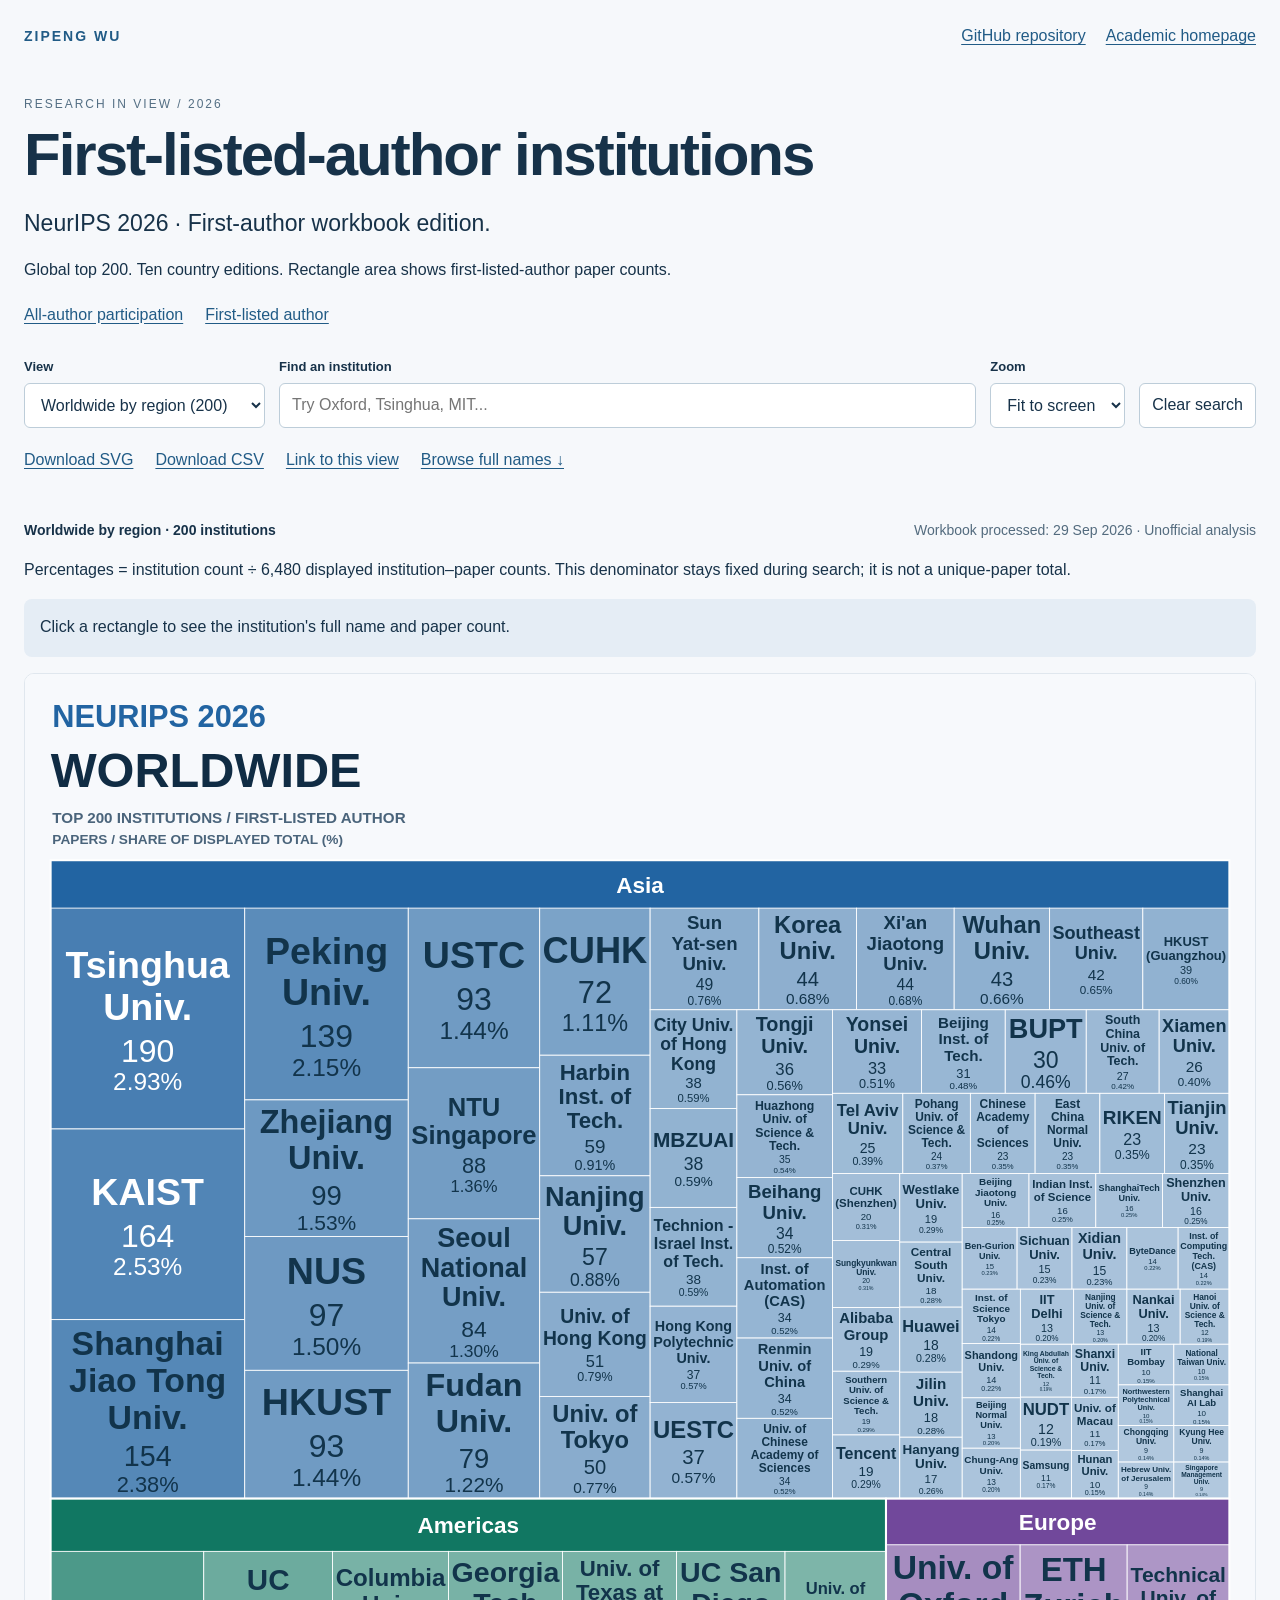
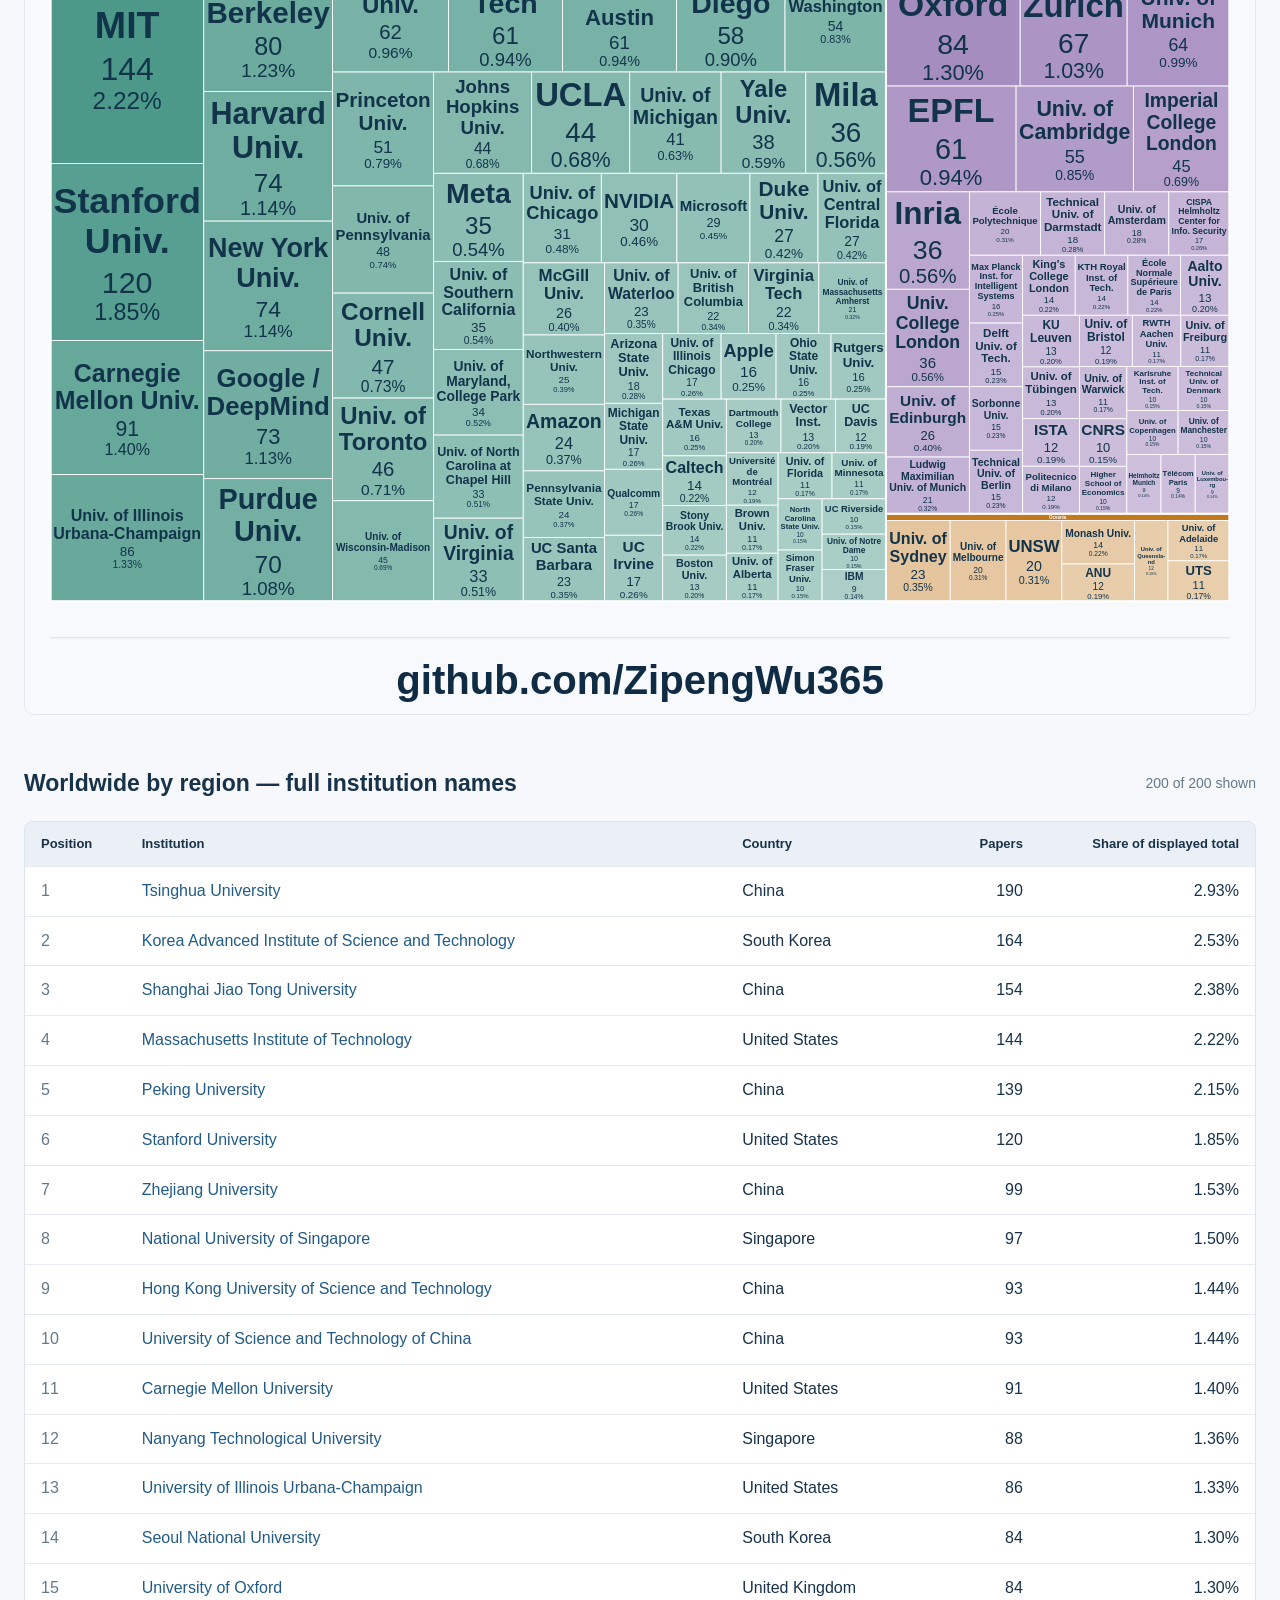
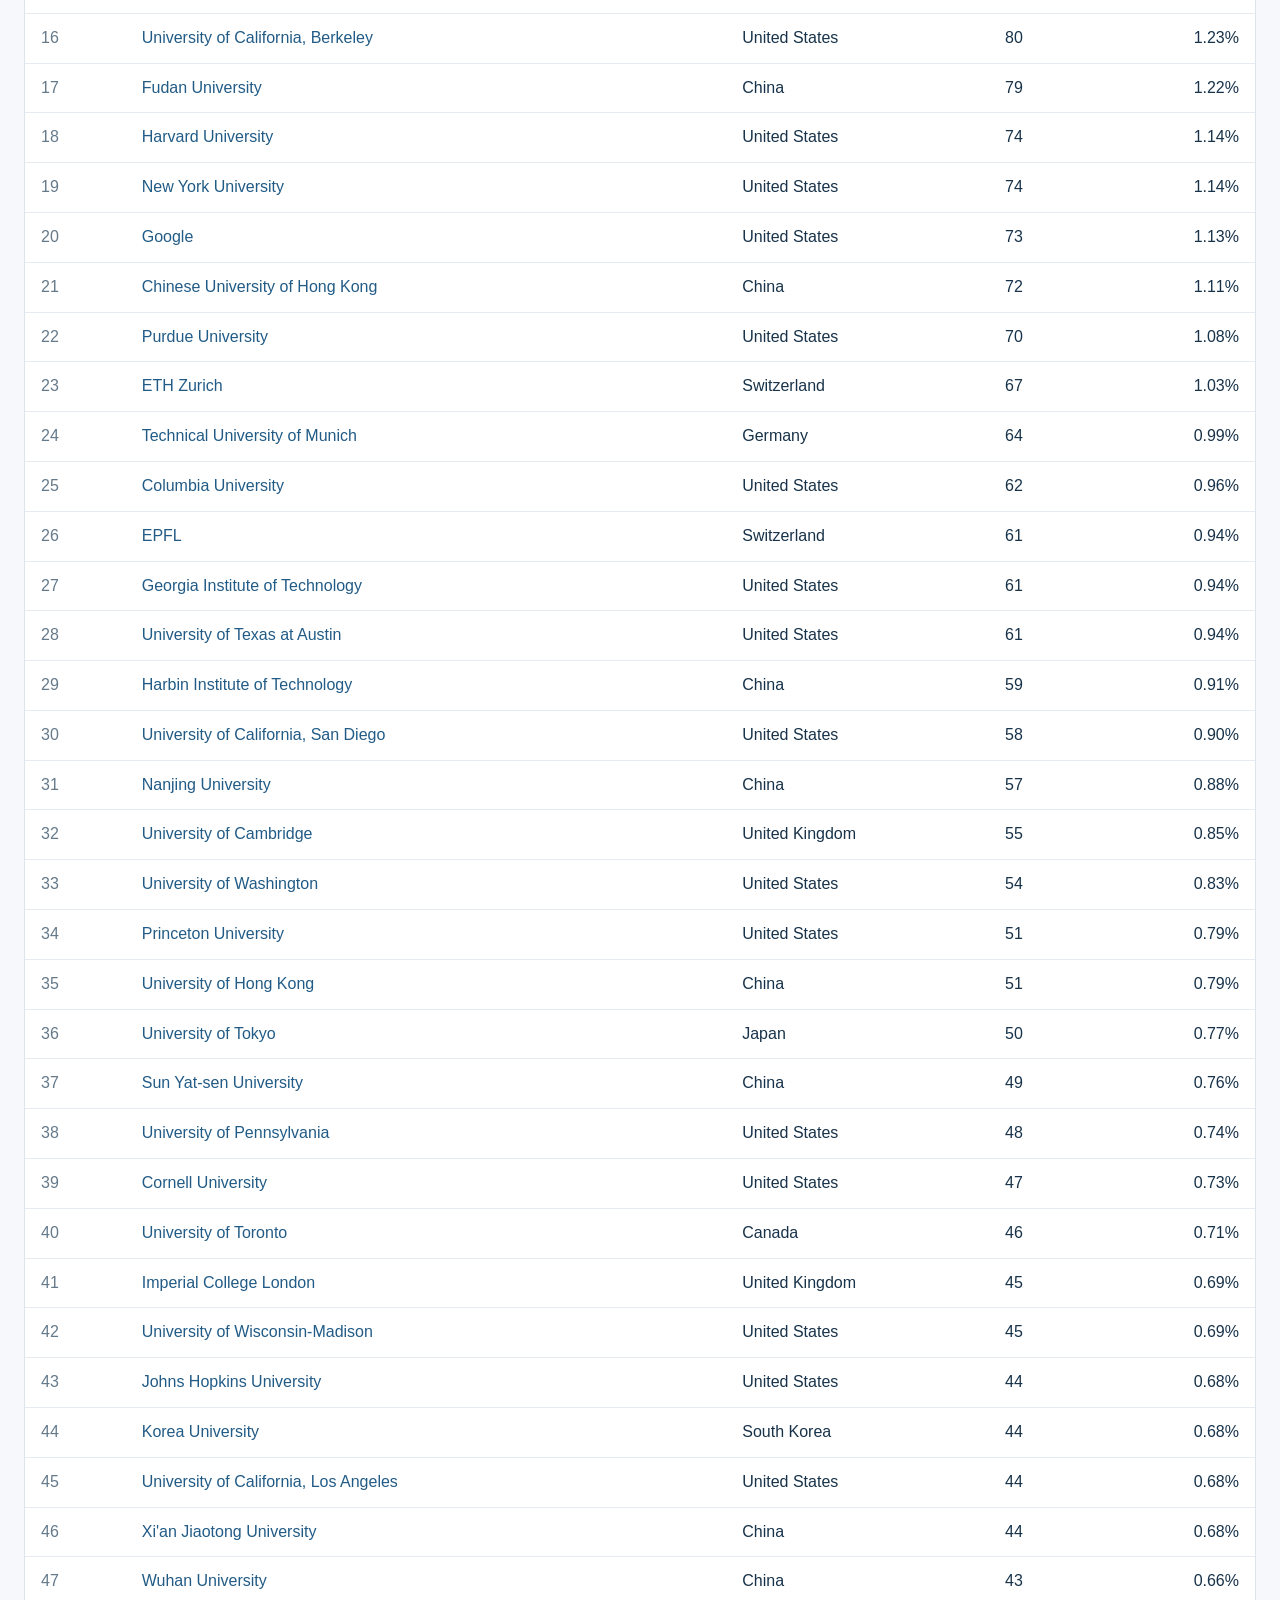
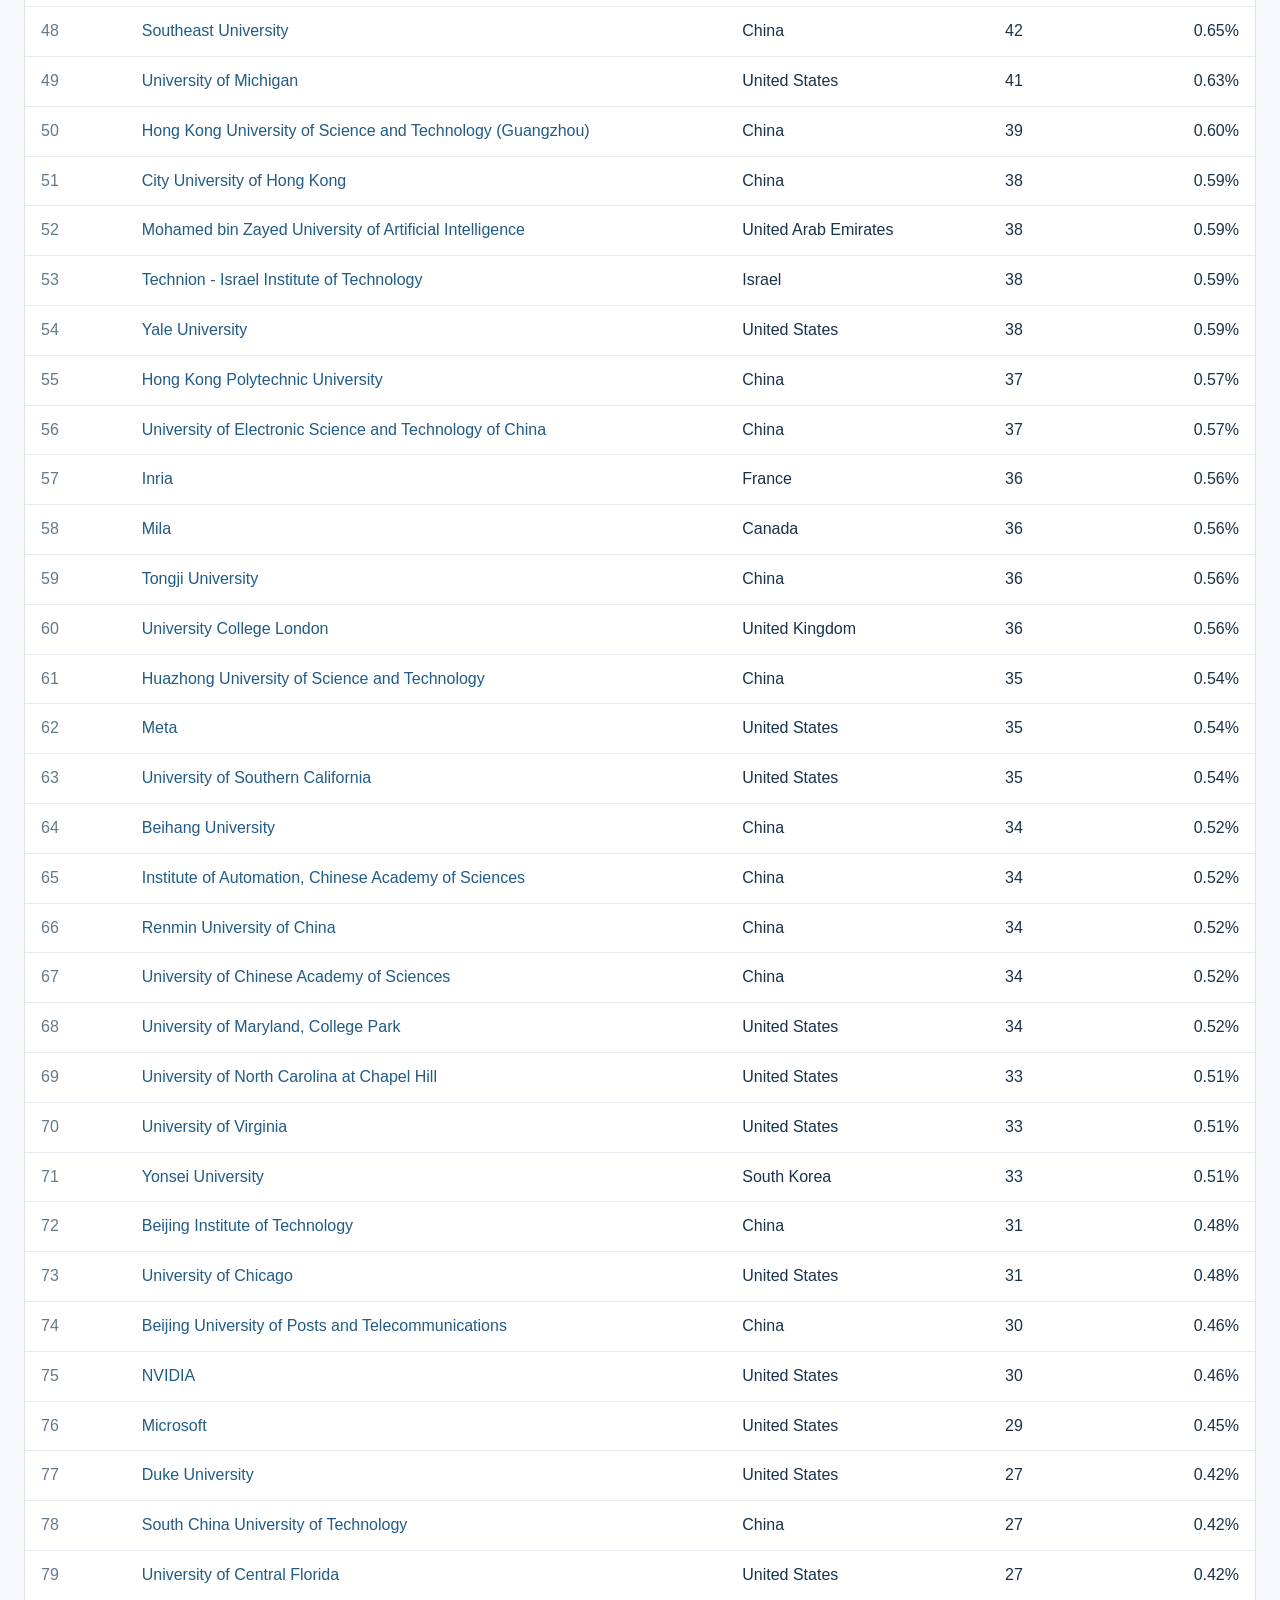
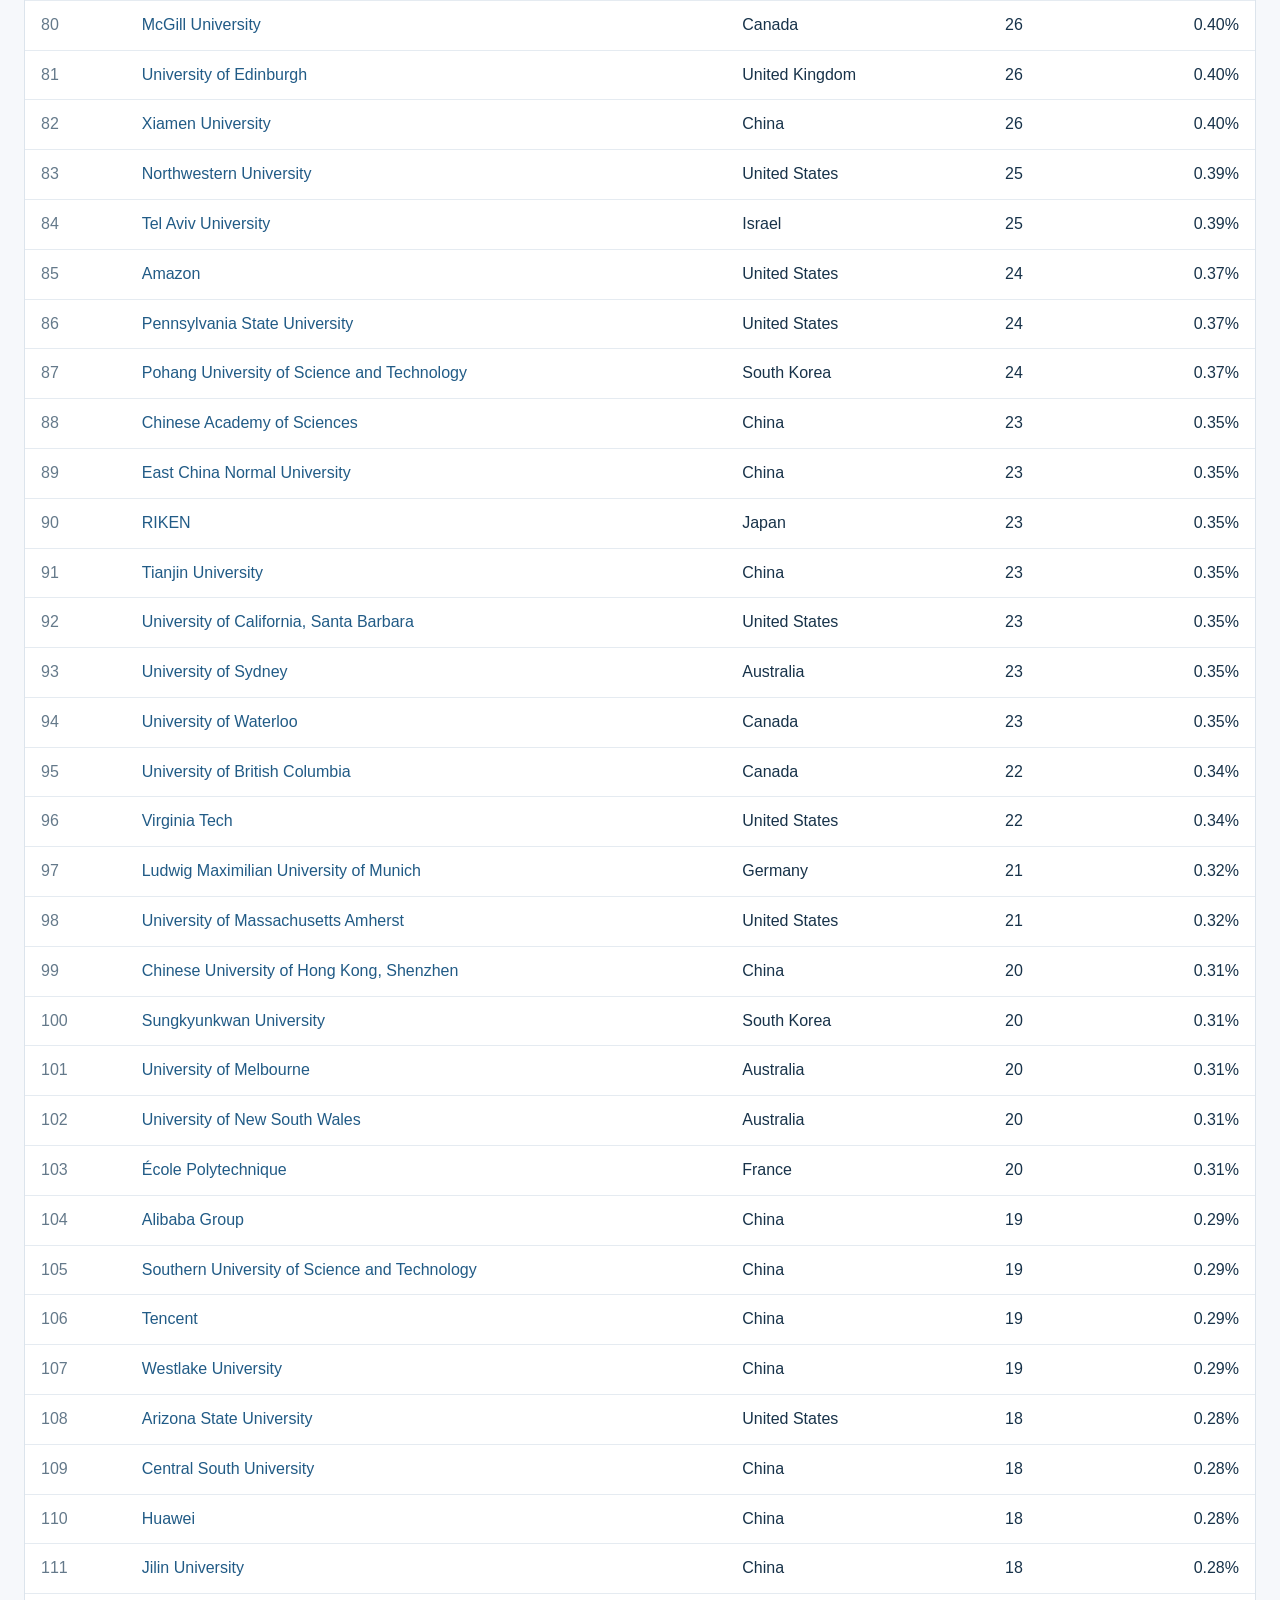
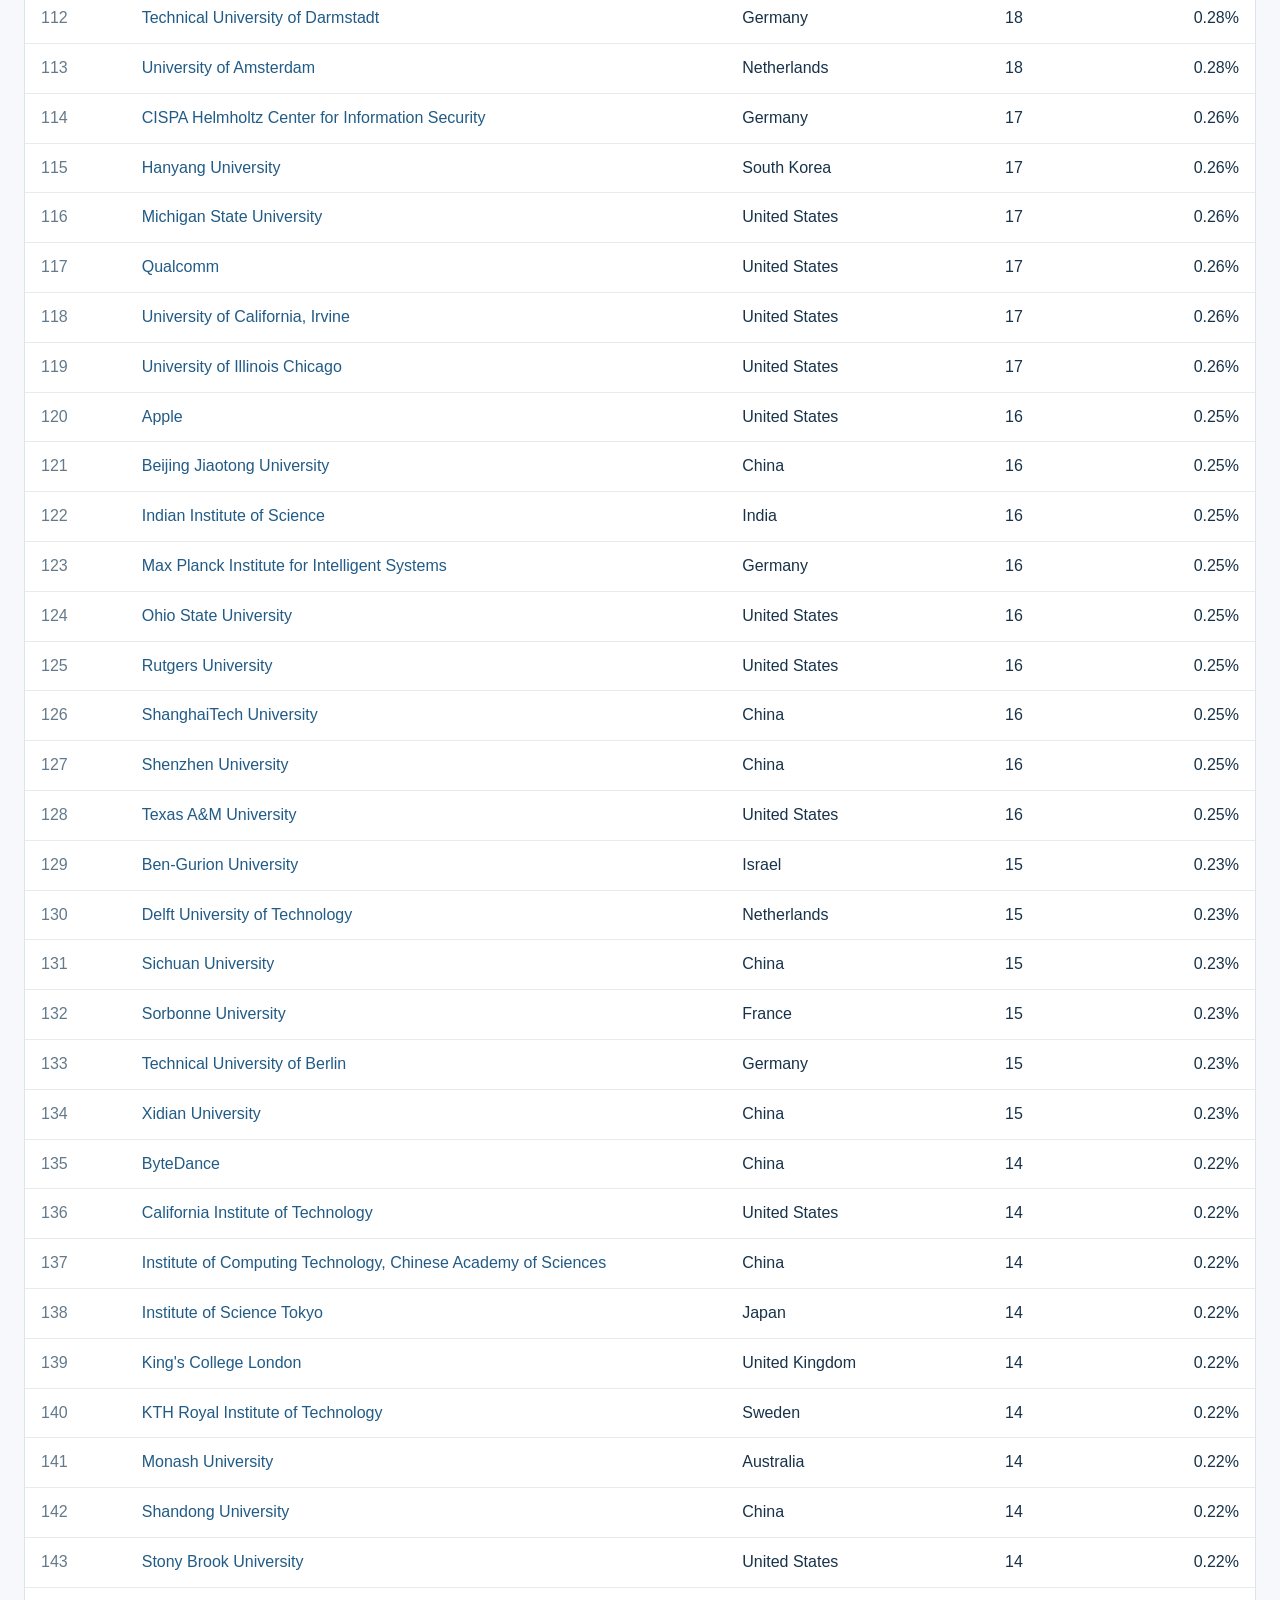
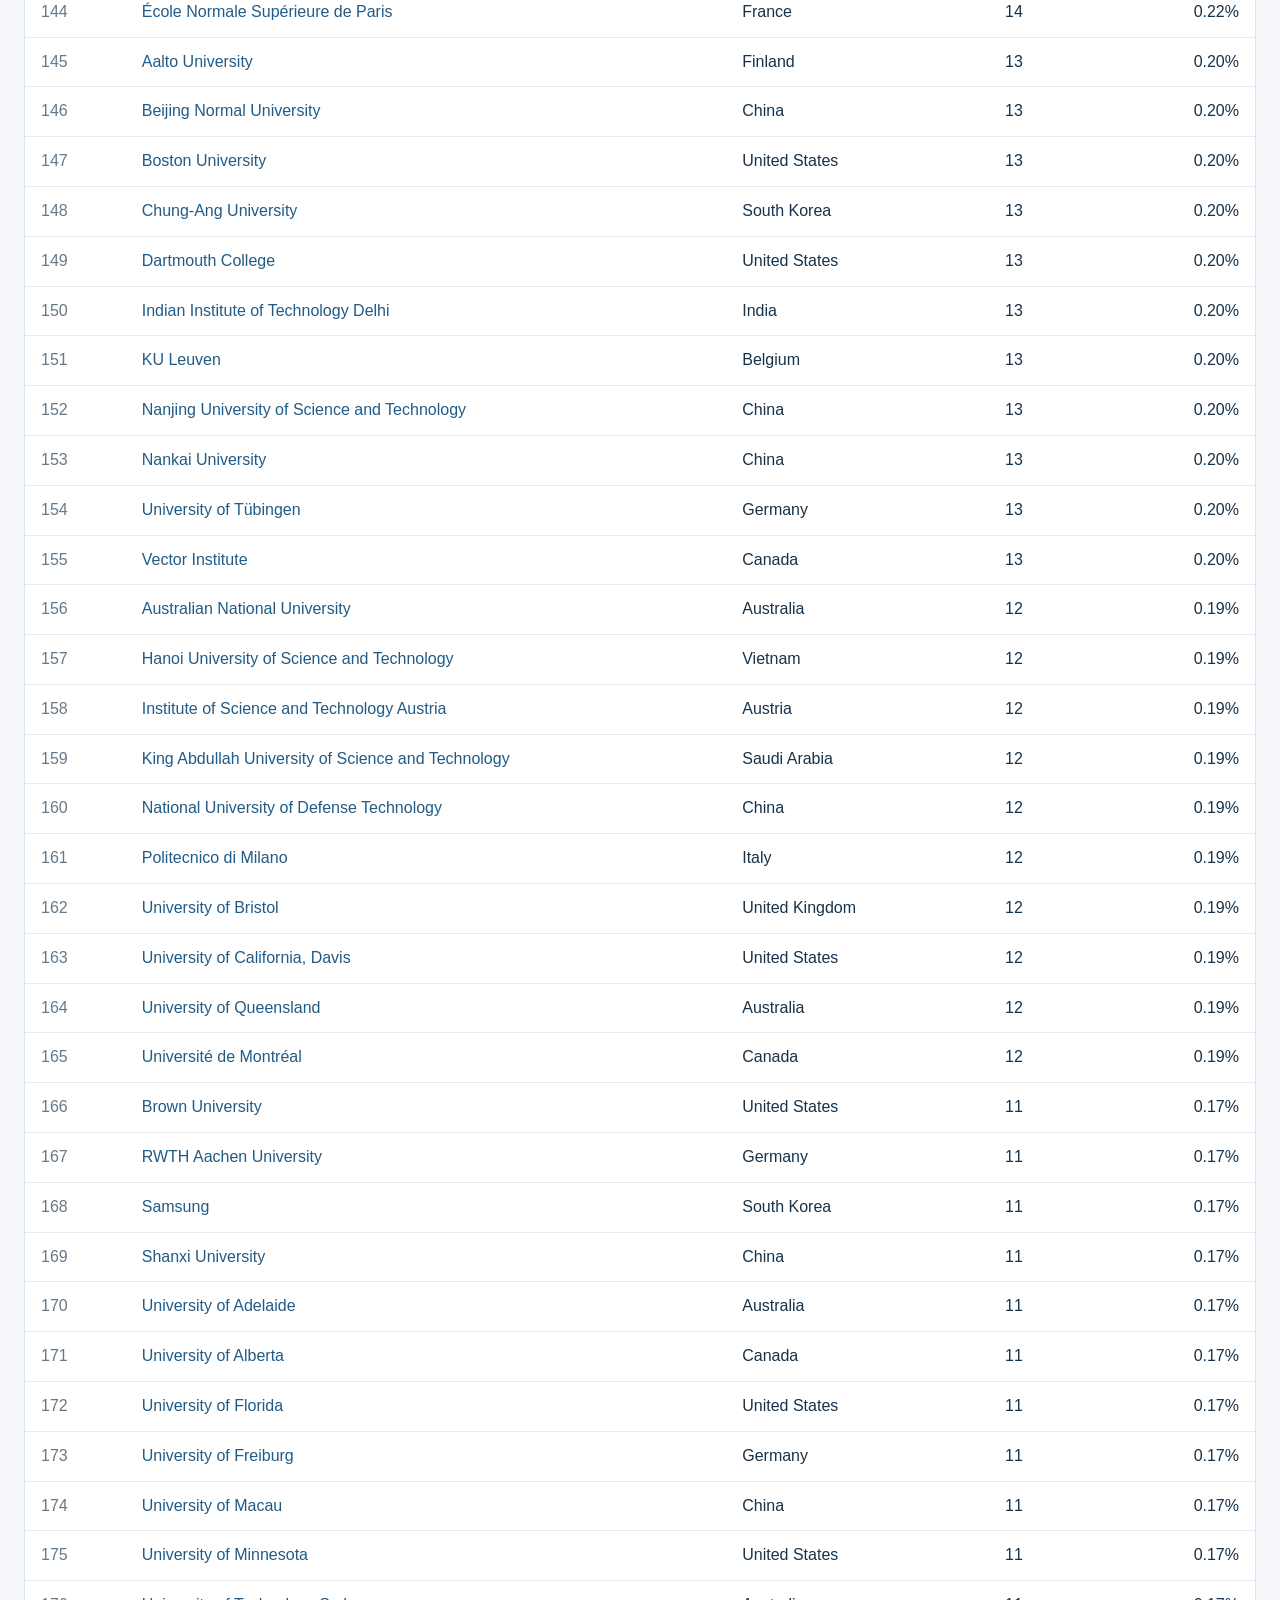
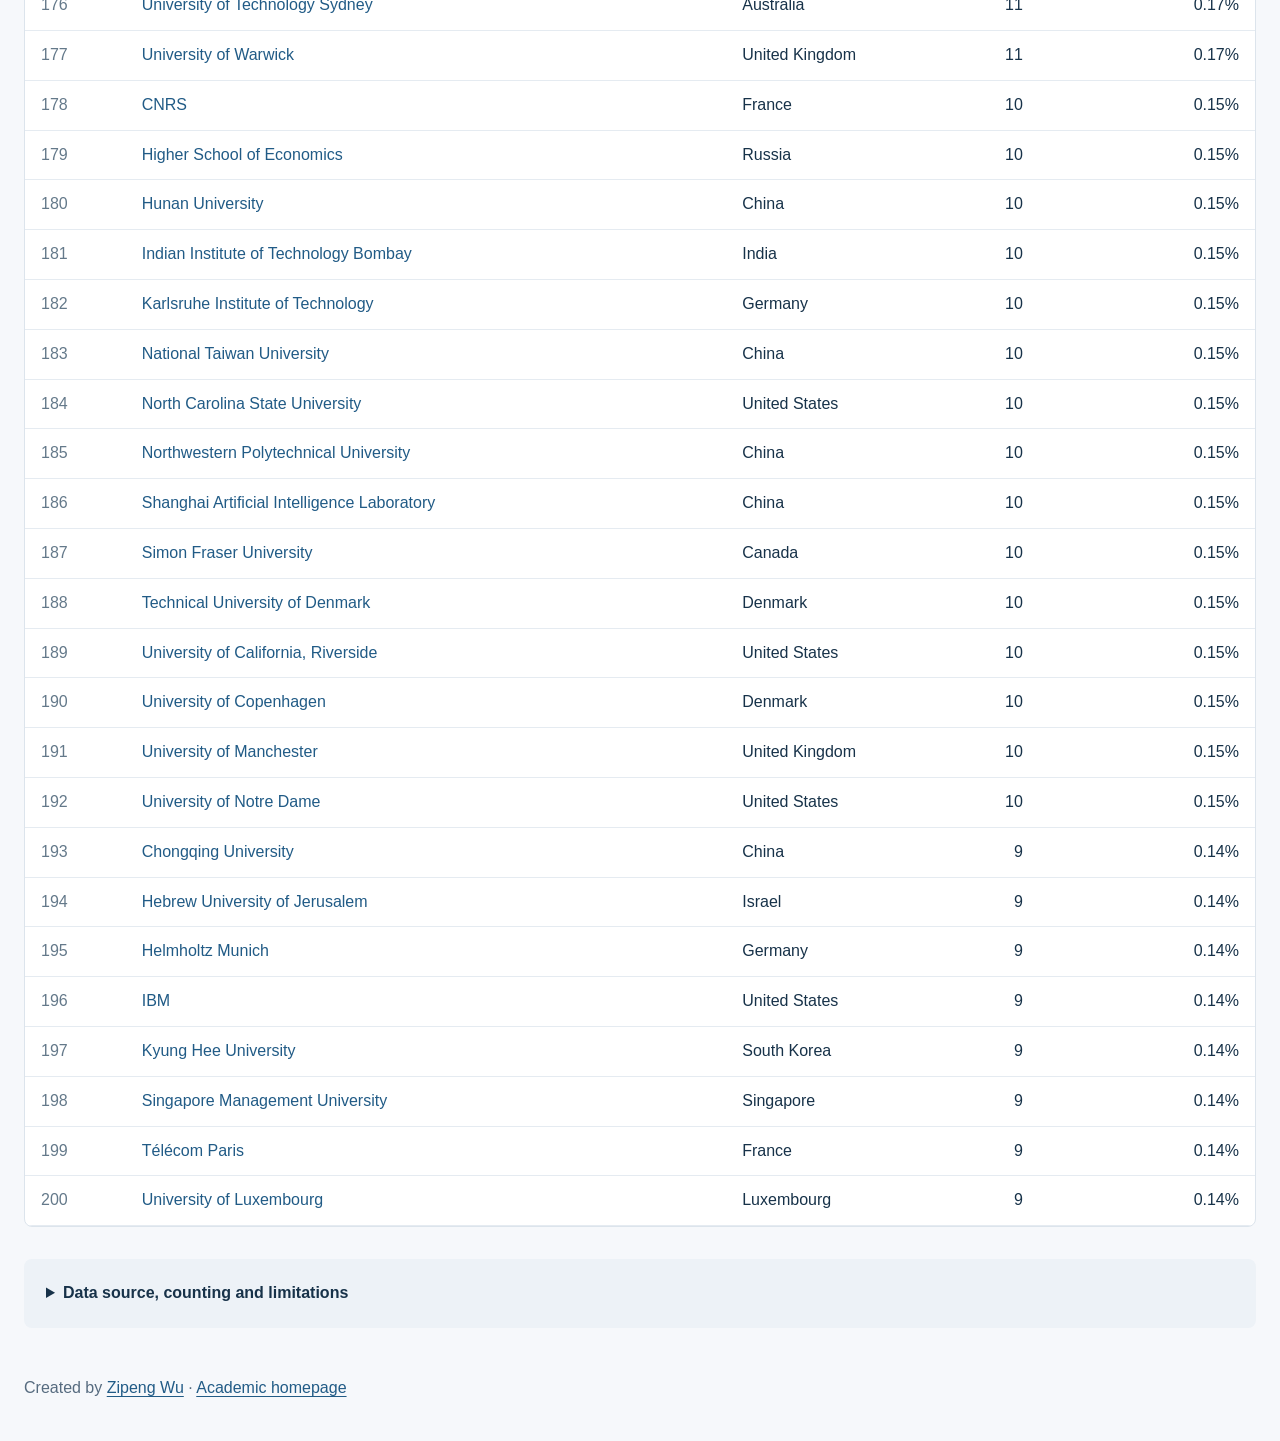
==== commit e0bd4a72: "Show percentages of displayed counts across both atlas editions" ====
--- a/first-author/index.html
+++ b/first-author/index.html
@@ -11,9 +11,9 @@
 <div class="actions" aria-label="Counting method"><a href="../">All-author participation</a><a href="./" aria-current="page">First-listed author</a></div><div class="controls"><label>View<select id="view"></select></label><label class="search-label">Find an institution<input id="search" type="search" placeholder="Try Oxford, Tsinghua, MIT..." autocomplete="off"></label><label>Zoom<select id="zoom"><option value="1">Fit to screen</option><option value="2">2×</option><option value="4">4×</option><option value="6">6×</option></select></label><button id="clear">Clear search</button></div>
 <div class="actions"><a id="download">Download SVG</a><a id="csv">Download CSV</a><a id="share">Link to this view</a><a href="#ranking">Browse full names ↓</a></div>
 </header><main><div class="status"><span id="summary" aria-live="polite"></span><span>Workbook processed: 29 Sep 2026 · Unofficial analysis</span></div>
-<p id="detail" aria-live="polite">Click a rectangle to see the institution's full name and paper count.</p>
+<p id="percentage-note">Percentages show each institution’s share of the counts displayed in the current chart. They are not shares of unique conference papers. Search does not change the denominator.</p><p id="detail" aria-live="polite">Click a rectangle to see the institution's full name and paper count.</p>
 <div class="frame" tabindex="0" aria-label="Scrollable treemap"><div class="chart" id="chart"></div></div>
-<section id="ranking"><div class="section-heading"><h2 id="list-title">Institutions in this view</h2><span id="matches" aria-live="polite"></span></div><div class="table-scroll"><table><thead><tr><th scope="col">Position</th><th scope="col">Institution</th><th scope="col">Country</th><th scope="col" class="number">Papers</th></tr></thead><tbody id="rows"></tbody></table></div><p id="empty" hidden>No institutions match your search in this view. Try another view or clear the search.</p></section>
+<section id="ranking"><div class="section-heading"><h2 id="list-title">Institutions in this view</h2><span id="matches" aria-live="polite"></span></div><div class="table-scroll"><table><thead><tr><th scope="col">Position</th><th scope="col">Institution</th><th scope="col">Country</th><th scope="col" class="number">Papers</th><th scope="col" class="number">Share of displayed total</th></tr></thead><tbody id="rows"></tbody></table></div><p id="empty" hidden>No institutions match your search in this view. Try another view or clear the search.</p></section>
 <section class="methods"><details><summary>Data source, counting and limitations</summary>
 <p>This edition uses the supplied <code>NeurIPS_2026_First_Author_Institutions (1).xlsx</code>, processed on 29 September 2026. That date describes workbook processing, not a new conference snapshot. The workbook identifies the <a href="https://neurips.cc/Downloads/2026">NeurIPS official export</a> as its underlying source.</p>
 <p>First-listed author means the first person in the source JSON author string. It is not PDF-verified first authorship and does not identify equal contributions. Every explicit affiliation counts once per paper. The workbook's canonical institution labels are preserved without additional merging.</p>
@@ -22,4 +22,4 @@
 <p>Each view shows at most 200 institutions, with alphabetical ordering at tied cutoffs. China includes mainland China, Hong Kong, Macao and Taiwan. Geography follows institution or corporate bases. 793 labels have a country assignment; 199 remain unassigned and are excluded from national views. All global top-200 entries are assigned. National views are therefore not exhaustive.</p>
 <p><a href="data/source_notes.json">Source notes</a> · <a href="data/institutions.csv">Full counts</a> · <a href="https://github.com/ZipengWu365/neurips-institution-atlas#first-listed-author-edition">Methodology and audit</a> · <a href="https://github.com/ZipengWu365/neurips-institution-atlas/issues">Suggest a correction</a></p></details></section></main>
 <footer>Created by <a href="https://github.com/ZipengWu365">Zipeng Wu</a> · <a href="https://zipengwu365.github.io/">Academic homepage</a></footer>
-<script>const views=[{"id": "world-regions", "title": "Worldwide by region", "count": 200, "filename": "NeurIPS_2026_First_Author_world-regions_EN", "minimum_font_pixels": 34, "svg": "\u003csvg xmlns=\"http://www.w3.org/2000/svg\" width=\"7200\" height=\"9600\" viewBox=\"0 0 7200 9600\">\u003crect width=\"100%\" height=\"100%\" fill=\"#f7f9fc\"/>\n\u003ctext x=\"160\" y=\"145\" dominant-baseline=\"text-before-edge\" text-anchor=\"start\" font-family=\"Arial,sans-serif\" font-weight=\"700\" font-size=\"180\" fill=\"#2264a2\">NEURIPS 2026\u003c/text>\n\u003ctext x=\"150\" y=\"405\" dominant-baseline=\"text-before-edge\" text-anchor=\"start\" font-family=\"Arial,sans-serif\" font-weight=\"700\" font-size=\"285\" fill=\"#102c44\">WORLDWIDE\u003c/text>\n\u003ctext x=\"160\" y=\"790\" dominant-baseline=\"text-before-edge\" text-anchor=\"start\" font-family=\"Arial,sans-serif\" font-weight=\"700\" font-size=\"89\" fill=\"#4a647b\">TOP 200 INSTITUTIONS  /  FIRST-LISTED AUTHOR\u003c/text>\n\u003crect x=\"150.0000\" y=\"1090.0000\" width=\"6900.0000\" height=\"280.2922\" fill=\"#2264a2\"/>\n\u003ctext x=\"3600.0\" y=\"1162.1461226851852\" dominant-baseline=\"text-before-edge\" text-anchor=\"middle\" font-family=\"Arial,sans-serif\" font-weight=\"700\" font-size=\"132\" fill=\"white\">Asia\u003c/text>\n\u003cg class=\"institution\" data-name=\"Tsinghua University\" data-country=\"China\">\u003ctitle>Tsinghua University \u2014 190 first-listed-author papers\u003c/title>\n\u003crect x=\"150.0000\" y=\"1370.2922\" width=\"1136.2075\" height=\"1292.9491\" fill=\"#487eb2\" stroke=\"white\" stroke-width=\"5\"/>\n\u003ctext x=\"718.1037277147487\" y=\"1664.7668139247353\" dominant-baseline=\"text-before-edge\" text-anchor=\"middle\" font-family=\"Arial,sans-serif\" font-weight=\"700\" font-size=\"220\" fill=\"white\">Tsinghua\u003c/text>\n\u003ctext x=\"718.1037277147487\" y=\"1906.7668139247353\" dominant-baseline=\"text-before-edge\" text-anchor=\"middle\" font-family=\"Arial,sans-serif\" font-weight=\"700\" font-size=\"220\" fill=\"white\">Univ.\u003c/text>\n\u003ctext x=\"718.1037277147487\" y=\"2181.7668139247353\" dominant-baseline=\"text-before-edge\" text-anchor=\"middle\" font-family=\"Arial,sans-serif\" font-weight=\"400\" font-size=\"187\" fill=\"white\">190\u003c/text>\n\u003c/g>\n\u003cg class=\"institution\" data-name=\"Korea Advanced Institute of Science and Technology\" data-country=\"South Korea\">\u003ctitle>Korea Advanced Institute of Science and Technology \u2014 164 first-listed-author papers\u003c/title>\n\u003crect x=\"150.0000\" y=\"2663.2414\" width=\"1136.2075\" height=\"1116.0193\" fill=\"#5185b6\" stroke=\"white\" stroke-width=\"5\"/>\n\u003ctext x=\"718.1037277147487\" y=\"2990.251010073394\" dominant-baseline=\"text-before-edge\" text-anchor=\"middle\" font-family=\"Arial,sans-serif\" font-weight=\"700\" font-size=\"220\" fill=\"white\">KAIST\u003c/text>\n\u003ctext x=\"718.1037277147487\" y=\"3265.251010073394\" dominant-baseline=\"text-before-edge\" text-anchor=\"middle\" font-family=\"Arial,sans-serif\" font-weight=\"400\" font-size=\"187\" fill=\"white\">164\u003c/text>\n\u003c/g>\n\u003cg class=\"institution\" data-name=\"Shanghai Jiao Tong University\" data-country=\"China\">\u003ctitle>Shanghai Jiao Tong University \u2014 154 first-listed-author papers\u003c/title>\n\u003crect x=\"150.0000\" y=\"3779.2606\" width=\"1136.2075\" height=\"1047.9693\" fill=\"#5588b7\" stroke=\"white\" stroke-width=\"5\"/>\n\u003ctext x=\"718.1037277147487\" y=\"3830.2452879696466\" dominant-baseline=\"text-before-edge\" text-anchor=\"middle\" font-family=\"Arial,sans-serif\" font-weight=\"700\" font-size=\"220\" fill=\"#12344b\">Shanghai\u003c/text>\n\u003ctext x=\"718.1037277147487\" y=\"4072.2452879696466\" dominant-baseline=\"text-before-edge\" text-anchor=\"middle\" font-family=\"Arial,sans-serif\" font-weight=\"700\" font-size=\"220\" fill=\"#12344b\">Jiao Tong\u003c/text>\n\u003ctext x=\"718.1037277147487\" y=\"4314.245287969647\" dominant-baseline=\"text-before-edge\" text-anchor=\"middle\" font-family=\"Arial,sans-serif\" font-weight=\"700\" font-size=\"220\" fill=\"#12344b\">Univ.\u003c/text>\n\u003ctext x=\"718.1037277147487\" y=\"4589.245287969647\" dominant-baseline=\"text-before-edge\" text-anchor=\"middle\" font-family=\"Arial,sans-serif\" font-weight=\"400\" font-size=\"187\" fill=\"#12344b\">154\u003c/text>\n\u003c/g>\n\u003cg class=\"institution\" data-name=\"Peking University\" data-country=\"China\">\u003ctitle>Peking University \u2014 139 first-listed-author papers\u003c/title>\n\u003crect x=\"1286.2075\" y=\"1370.2922\" width=\"957.2771\" height=\"1122.6971\" fill=\"#5b8cba\" stroke=\"white\" stroke-width=\"5\"/>\n\u003ctext x=\"1764.8460291734198\" y=\"1579.6407726055008\" dominant-baseline=\"text-before-edge\" text-anchor=\"middle\" font-family=\"Arial,sans-serif\" font-weight=\"700\" font-size=\"220\" fill=\"#12344b\">Peking\u003c/text>\n\u003ctext x=\"1764.8460291734198\" y=\"1821.6407726055008\" dominant-baseline=\"text-before-edge\" text-anchor=\"middle\" font-family=\"Arial,sans-serif\" font-weight=\"700\" font-size=\"220\" fill=\"#12344b\">Univ.\u003c/text>\n\u003ctext x=\"1764.8460291734198\" y=\"2096.640772605501\" dominant-baseline=\"text-before-edge\" text-anchor=\"middle\" font-family=\"Arial,sans-serif\" font-weight=\"400\" font-size=\"187\" fill=\"#12344b\">139\u003c/text>\n\u003c/g>\n\u003cg class=\"institution\" data-name=\"Zhejiang University\" data-country=\"China\">\u003ctitle>Zhejiang University \u2014 99 first-listed-author papers\u003c/title>\n\u003crect x=\"1286.2075\" y=\"2492.9893\" width=\"957.2771\" height=\"799.6188\" fill=\"#6d99c2\" stroke=\"white\" stroke-width=\"5\"/>\n\u003ctext x=\"1764.8460291734198\" y=\"2540.7986825476664\" dominant-baseline=\"text-before-edge\" text-anchor=\"middle\" font-family=\"Arial,sans-serif\" font-weight=\"700\" font-size=\"220\" fill=\"#12344b\">Zhejiang\u003c/text>\n\u003ctext x=\"1764.8460291734198\" y=\"2782.7986825476664\" dominant-baseline=\"text-before-edge\" text-anchor=\"middle\" font-family=\"Arial,sans-serif\" font-weight=\"700\" font-size=\"220\" fill=\"#12344b\">Univ.\u003c/text>\n\u003ctext x=\"1764.8460291734198\" y=\"3057.7986825476664\" dominant-baseline=\"text-before-edge\" text-anchor=\"middle\" font-family=\"Arial,sans-serif\" font-weight=\"400\" font-size=\"187\" fill=\"#12344b\">99\u003c/text>\n\u003c/g>\n\u003cg class=\"institution\" data-name=\"National University of Singapore\" data-country=\"Singapore\">\u003ctitle>National University of Singapore \u2014 97 first-listed-author papers\u003c/title>\n\u003crect x=\"1286.2075\" y=\"3292.6081\" width=\"957.2771\" height=\"783.4649\" fill=\"#6e99c2\" stroke=\"white\" stroke-width=\"5\"/>\n\u003ctext x=\"1764.8460291734198\" y=\"3453.340490735332\" dominant-baseline=\"text-before-edge\" text-anchor=\"middle\" font-family=\"Arial,sans-serif\" font-weight=\"700\" font-size=\"220\" fill=\"#12344b\">NUS\u003c/text>\n\u003ctext x=\"1764.8460291734198\" y=\"3728.340490735332\" dominant-baseline=\"text-before-edge\" text-anchor=\"middle\" font-family=\"Arial,sans-serif\" font-weight=\"400\" font-size=\"187\" fill=\"#12344b\">97\u003c/text>\n\u003c/g>\n\u003cg class=\"institution\" data-name=\"Hong Kong University of Science and Technology\" data-country=\"China\">\u003ctitle>Hong Kong University of Science and Technology \u2014 93 first-listed-author papers\u003c/title>\n\u003crect x=\"1286.2075\" y=\"4076.0729\" width=\"957.2771\" height=\"751.1570\" fill=\"#709bc3\" stroke=\"white\" stroke-width=\"5\"/>\n\u003ctext x=\"1764.8460291734198\" y=\"4220.6514272437835\" dominant-baseline=\"text-before-edge\" text-anchor=\"middle\" font-family=\"Arial,sans-serif\" font-weight=\"700\" font-size=\"220\" fill=\"#12344b\">HKUST\u003c/text>\n\u003ctext x=\"1764.8460291734198\" y=\"4495.6514272437835\" dominant-baseline=\"text-before-edge\" text-anchor=\"middle\" font-family=\"Arial,sans-serif\" font-weight=\"400\" font-size=\"187\" fill=\"#12344b\">93\u003c/text>\n\u003c/g>\n\u003cg class=\"institution\" data-name=\"University of Science and Technology of China\" data-country=\"China\">\u003ctitle>University of Science and Technology of China \u2014 93 first-listed-author papers\u003c/title>\n\u003crect x=\"2243.4846\" y=\"1370.2922\" width=\"769.4003\" height=\"934.5791\" fill=\"#709bc3\" stroke=\"white\" stroke-width=\"5\"/>\n\u003ctext x=\"2628.184764991896\" y=\"1606.581788160799\" dominant-baseline=\"text-before-edge\" text-anchor=\"middle\" font-family=\"Arial,sans-serif\" font-weight=\"700\" font-size=\"220\" fill=\"#12344b\">USTC\u003c/text>\n\u003ctext x=\"2628.184764991896\" y=\"1881.581788160799\" dominant-baseline=\"text-before-edge\" text-anchor=\"middle\" font-family=\"Arial,sans-serif\" font-weight=\"400\" font-size=\"187\" fill=\"#12344b\">93\u003c/text>\n\u003c/g>\n\u003cg class=\"institution\" data-name=\"Nanyang Technological University\" data-country=\"Singapore\">\u003ctitle>Nanyang Technological University \u2014 88 first-listed-author papers\u003c/title>\n\u003crect x=\"2243.4846\" y=\"2304.8713\" width=\"769.4003\" height=\"884.3329\" fill=\"#739dc4\" stroke=\"white\" stroke-width=\"5\"/>\n\u003ctext x=\"2628.184764991896\" y=\"2507.537780043246\" dominant-baseline=\"text-before-edge\" text-anchor=\"middle\" font-family=\"Arial,sans-serif\" font-weight=\"700\" font-size=\"150\" fill=\"#12344b\">NTU\u003c/text>\n\u003ctext x=\"2628.184764991896\" y=\"2672.537780043246\" dominant-baseline=\"text-before-edge\" text-anchor=\"middle\" font-family=\"Arial,sans-serif\" font-weight=\"700\" font-size=\"150\" fill=\"#12344b\">Singapore\u003c/text>\n\u003ctext x=\"2628.184764991896\" y=\"2859.537780043246\" dominant-baseline=\"text-before-edge\" text-anchor=\"middle\" font-family=\"Arial,sans-serif\" font-weight=\"400\" font-size=\"127\" fill=\"#12344b\">88\u003c/text>\n\u003c/g>\n\u003cg class=\"institution\" data-name=\"Seoul National University\" data-country=\"South Korea\">\u003ctitle>Seoul National University \u2014 84 first-listed-author papers\u003c/title>\n\u003crect x=\"2243.4846\" y=\"3189.2042\" width=\"769.4003\" height=\"844.1359\" fill=\"#759ec5\" stroke=\"white\" stroke-width=\"5\"/>\n\u003ctext x=\"2628.184764991896\" y=\"3214.7722032685547\" dominant-baseline=\"text-before-edge\" text-anchor=\"middle\" font-family=\"Arial,sans-serif\" font-weight=\"700\" font-size=\"185\" fill=\"#12344b\">Seoul\u003c/text>\n\u003ctext x=\"2628.184764991896\" y=\"3417.7722032685547\" dominant-baseline=\"text-before-edge\" text-anchor=\"middle\" font-family=\"Arial,sans-serif\" font-weight=\"700\" font-size=\"185\" fill=\"#12344b\">National\u003c/text>\n\u003ctext x=\"2628.184764991896\" y=\"3620.7722032685547\" dominant-baseline=\"text-before-edge\" text-anchor=\"middle\" font-family=\"Arial,sans-serif\" font-weight=\"700\" font-size=\"185\" fill=\"#12344b\">Univ.\u003c/text>\n\u003ctext x=\"2628.184764991896\" y=\"3850.7722032685547\" dominant-baseline=\"text-before-edge\" text-anchor=\"middle\" font-family=\"Arial,sans-serif\" font-weight=\"400\" font-size=\"157\" fill=\"#12344b\">84\u003c/text>\n\u003c/g>\n\u003cg class=\"institution\" data-name=\"Fudan University\" data-country=\"China\">\u003ctitle>Fudan University \u2014 79 first-listed-author papers\u003c/title>\n\u003crect x=\"2243.4846\" y=\"4033.3402\" width=\"769.4003\" height=\"793.8898\" fill=\"#77a0c6\" stroke=\"white\" stroke-width=\"5\"/>\n\u003ctext x=\"2628.184764991896\" y=\"4078.2850578367256\" dominant-baseline=\"text-before-edge\" text-anchor=\"middle\" font-family=\"Arial,sans-serif\" font-weight=\"700\" font-size=\"220\" fill=\"#12344b\">Fudan\u003c/text>\n\u003ctext x=\"2628.184764991896\" y=\"4320.285057836725\" dominant-baseline=\"text-before-edge\" text-anchor=\"middle\" font-family=\"Arial,sans-serif\" font-weight=\"700\" font-size=\"220\" fill=\"#12344b\">Univ.\u003c/text>\n\u003ctext x=\"2628.184764991896\" y=\"4595.285057836725\" dominant-baseline=\"text-before-edge\" text-anchor=\"middle\" font-family=\"Arial,sans-serif\" font-weight=\"400\" font-size=\"187\" fill=\"#12344b\">79\u003c/text>\n\u003c/g>\n\u003cg class=\"institution\" data-name=\"Chinese University of Hong Kong\" data-country=\"China\">\u003ctitle>Chinese University of Hong Kong \u2014 72 first-listed-author papers\u003c/title>\n\u003crect x=\"3012.8849\" y=\"1370.2922\" width=\"646.3857\" height=\"861.2440\" fill=\"#7ba3c8\" stroke=\"white\" stroke-width=\"5\"/>\n\u003ctext x=\"3336.0777957860614\" y=\"1578.9142417179291\" dominant-baseline=\"text-before-edge\" text-anchor=\"middle\" font-family=\"Arial,sans-serif\" font-weight=\"700\" font-size=\"212\" fill=\"#12344b\">CUHK\u003c/text>\n\u003ctext x=\"3336.0777957860614\" y=\"1842.9142417179291\" dominant-baseline=\"text-before-edge\" text-anchor=\"middle\" font-family=\"Arial,sans-serif\" font-weight=\"400\" font-size=\"180\" fill=\"#12344b\">72\u003c/text>\n\u003c/g>\n\u003cg class=\"institution\" data-name=\"Harbin Institute of Technology\" data-country=\"China\">\u003ctitle>Harbin Institute of Technology \u2014 59 first-listed-author papers\u003c/title>\n\u003crect x=\"3012.8849\" y=\"2231.5362\" width=\"646.3857\" height=\"705.7416\" fill=\"#83a8cb\" stroke=\"white\" stroke-width=\"5\"/>\n\u003ctext x=\"3336.0777957860614\" y=\"2258.4070406280707\" dominant-baseline=\"text-before-edge\" text-anchor=\"middle\" font-family=\"Arial,sans-serif\" font-weight=\"700\" font-size=\"152\" fill=\"#12344b\">Harbin\u003c/text>\n\u003ctext x=\"3336.0777957860614\" y=\"2425.4070406280707\" dominant-baseline=\"text-before-edge\" text-anchor=\"middle\" font-family=\"Arial,sans-serif\" font-weight=\"700\" font-size=\"152\" fill=\"#12344b\">Inst. of\u003c/text>\n\u003ctext x=\"3336.0777957860614\" y=\"2592.4070406280707\" dominant-baseline=\"text-before-edge\" text-anchor=\"middle\" font-family=\"Arial,sans-serif\" font-weight=\"700\" font-size=\"152\" fill=\"#12344b\">Tech.\u003c/text>\n\u003ctext x=\"3336.0777957860614\" y=\"2781.4070406280707\" dominant-baseline=\"text-before-edge\" text-anchor=\"middle\" font-family=\"Arial,sans-serif\" font-weight=\"400\" font-size=\"129\" fill=\"#12344b\">59\u003c/text>\n\u003c/g>\n\u003cg class=\"institution\" data-name=\"Nanjing University\" data-country=\"China\">\u003ctitle>Nanjing University \u2014 57 first-listed-author papers\u003c/title>\n\u003crect x=\"3012.8849\" y=\"2937.2778\" width=\"646.3857\" height=\"681.8182\" fill=\"#85a9cb\" stroke=\"white\" stroke-width=\"5\"/>\n\u003ctext x=\"3336.0777957860614\" y=\"3012.186923632471\" dominant-baseline=\"text-before-edge\" text-anchor=\"middle\" font-family=\"Arial,sans-serif\" font-weight=\"700\" font-size=\"167\" fill=\"#12344b\">Nanjing\u003c/text>\n\u003ctext x=\"3336.0777957860614\" y=\"3195.186923632471\" dominant-baseline=\"text-before-edge\" text-anchor=\"middle\" font-family=\"Arial,sans-serif\" font-weight=\"700\" font-size=\"167\" fill=\"#12344b\">Univ.\u003c/text>\n\u003ctext x=\"3336.0777957860614\" y=\"3403.186923632471\" dominant-baseline=\"text-before-edge\" text-anchor=\"middle\" font-family=\"Arial,sans-serif\" font-weight=\"400\" font-size=\"141\" fill=\"#12344b\">57\u003c/text>\n\u003c/g>\n\u003cg class=\"institution\" data-name=\"University of Hong Kong\" data-country=\"China\">\u003ctitle>University of Hong Kong \u2014 51 first-listed-author papers\u003c/title>\n\u003crect x=\"3012.8849\" y=\"3619.0960\" width=\"646.3857\" height=\"610.0478\" fill=\"#89accd\" stroke=\"white\" stroke-width=\"5\"/>\n\u003ctext x=\"3336.0777957860614\" y=\"3645.119918153809\" dominant-baseline=\"text-before-edge\" text-anchor=\"middle\" font-family=\"Arial,sans-serif\" font-weight=\"700\" font-size=\"130\" fill=\"#12344b\">Univ. of\u003c/text>\n\u003ctext x=\"3336.0777957860614\" y=\"3788.119918153809\" dominant-baseline=\"text-before-edge\" text-anchor=\"middle\" font-family=\"Arial,sans-serif\" font-weight=\"700\" font-size=\"130\" fill=\"#12344b\">Hong\u003c/text>\n\u003ctext x=\"3336.0777957860614\" y=\"3931.119918153809\" dominant-baseline=\"text-before-edge\" text-anchor=\"middle\" font-family=\"Arial,sans-serif\" font-weight=\"700\" font-size=\"130\" fill=\"#12344b\">Kong\u003c/text>\n\u003ctext x=\"3336.0777957860614\" y=\"4093.119918153809\" dominant-baseline=\"text-before-edge\" text-anchor=\"middle\" font-family=\"Arial,sans-serif\" font-weight=\"400\" font-size=\"110\" fill=\"#12344b\">51\u003c/text>\n\u003c/g>\n\u003cg class=\"institution\" data-name=\"University of Tokyo\" data-country=\"Japan\">\u003ctitle>University of Tokyo \u2014 50 first-listed-author papers\u003c/title>\n\u003crect x=\"3012.8849\" y=\"4229.1438\" width=\"646.3857\" height=\"598.0861\" fill=\"#89accd\" stroke=\"white\" stroke-width=\"5\"/>\n\u003ctext x=\"3336.0777957860614\" y=\"4262.186885252468\" dominant-baseline=\"text-before-edge\" text-anchor=\"middle\" font-family=\"Arial,sans-serif\" font-weight=\"700\" font-size=\"167\" fill=\"#12344b\">Univ. of\u003c/text>\n\u003ctext x=\"3336.0777957860614\" y=\"4445.186885252468\" dominant-baseline=\"text-before-edge\" text-anchor=\"middle\" font-family=\"Arial,sans-serif\" font-weight=\"700\" font-size=\"167\" fill=\"#12344b\">Tokyo\u003c/text>\n\u003ctext x=\"3336.0777957860614\" y=\"4653.186885252468\" dominant-baseline=\"text-before-edge\" text-anchor=\"middle\" font-family=\"Arial,sans-serif\" font-weight=\"400\" font-size=\"141\" fill=\"#12344b\">50\u003c/text>\n\u003c/g>\n\u003cg class=\"institution\" data-name=\"Sun Yat-sen University\" data-country=\"China\">\u003ctitle>Sun Yat-sen University \u2014 49 first-listed-author papers\u003c/title>\n\u003crect x=\"3659.2707\" y=\"1370.2922\" width=\"636.5737\" height=\"595.1588\" fill=\"#8aadce\" stroke=\"white\" stroke-width=\"5\"/>\n\u003ctext x=\"3977.557517837515\" y=\"1394.371644396499\" dominant-baseline=\"text-before-edge\" text-anchor=\"middle\" font-family=\"Arial,sans-serif\" font-weight=\"700\" font-size=\"128\" fill=\"#12344b\">Sun\u003c/text>\n\u003ctext x=\"3977.557517837515\" y=\"1534.371644396499\" dominant-baseline=\"text-before-edge\" text-anchor=\"middle\" font-family=\"Arial,sans-serif\" font-weight=\"700\" font-size=\"128\" fill=\"#12344b\">Yat-sen\u003c/text>\n\u003ctext x=\"3977.557517837515\" y=\"1674.371644396499\" dominant-baseline=\"text-before-edge\" text-anchor=\"middle\" font-family=\"Arial,sans-serif\" font-weight=\"700\" font-size=\"128\" fill=\"#12344b\">Univ.\u003c/text>\n\u003ctext x=\"3977.557517837515\" y=\"1833.371644396499\" dominant-baseline=\"text-before-edge\" text-anchor=\"middle\" font-family=\"Arial,sans-serif\" font-weight=\"400\" font-size=\"108\" fill=\"#12344b\">49\u003c/text>\n\u003c/g>\n\u003cg class=\"institution\" data-name=\"Korea University\" data-country=\"South Korea\">\u003ctitle>Korea University \u2014 44 first-listed-author papers\u003c/title>\n\u003crect x=\"4295.8444\" y=\"1370.2922\" width=\"571.6172\" height=\"595.1588\" fill=\"#8eafcf\" stroke=\"white\" stroke-width=\"5\"/>\n\u003ctext x=\"4581.652974161217\" y=\"1394.871644396499\" dominant-baseline=\"text-before-edge\" text-anchor=\"middle\" font-family=\"Arial,sans-serif\" font-weight=\"700\" font-size=\"171\" fill=\"#12344b\">Korea\u003c/text>\n\u003ctext x=\"4581.652974161217\" y=\"1582.871644396499\" dominant-baseline=\"text-before-edge\" text-anchor=\"middle\" font-family=\"Arial,sans-serif\" font-weight=\"700\" font-size=\"171\" fill=\"#12344b\">Univ.\u003c/text>\n\u003ctext x=\"4581.652974161217\" y=\"1795.871644396499\" dominant-baseline=\"text-before-edge\" text-anchor=\"middle\" font-family=\"Arial,sans-serif\" font-weight=\"400\" font-size=\"145\" fill=\"#12344b\">44\u003c/text>\n\u003c/g>\n\u003cg class=\"institution\" data-name=\"Xi&#x27;an Jiaotong University\" data-country=\"China\">\u003ctitle>Xi&#x27;an Jiaotong University \u2014 44 first-listed-author papers\u003c/title>\n\u003crect x=\"4867.4616\" y=\"1370.2922\" width=\"571.6172\" height=\"595.1588\" fill=\"#8eafcf\" stroke=\"white\" stroke-width=\"5\"/>\n\u003ctext x=\"5153.270180144935\" y=\"1394.371644396499\" dominant-baseline=\"text-before-edge\" text-anchor=\"middle\" font-family=\"Arial,sans-serif\" font-weight=\"700\" font-size=\"128\" fill=\"#12344b\">Xi&#x27;an\u003c/text>\n\u003ctext x=\"5153.270180144935\" y=\"1534.371644396499\" dominant-baseline=\"text-before-edge\" text-anchor=\"middle\" font-family=\"Arial,sans-serif\" font-weight=\"700\" font-size=\"128\" fill=\"#12344b\">Jiaotong\u003c/text>\n\u003ctext x=\"5153.270180144935\" y=\"1674.371644396499\" dominant-baseline=\"text-before-edge\" text-anchor=\"middle\" font-family=\"Arial,sans-serif\" font-weight=\"700\" font-size=\"128\" fill=\"#12344b\">Univ.\u003c/text>\n\u003ctext x=\"5153.270180144935\" y=\"1833.371644396499\" dominant-baseline=\"text-before-edge\" text-anchor=\"middle\" font-family=\"Arial,sans-serif\" font-weight=\"400\" font-size=\"108\" fill=\"#12344b\">44\u003c/text>\n\u003c/g>\n\u003cg class=\"institution\" data-name=\"Wuhan University\" data-country=\"China\">\u003ctitle>Wuhan University \u2014 43 first-listed-author papers\u003c/title>\n\u003crect x=\"5439.0788\" y=\"1370.2922\" width=\"558.6259\" height=\"595.1588\" fill=\"#8eb0d0\" stroke=\"white\" stroke-width=\"5\"/>\n\u003ctext x=\"5718.3917360606565\" y=\"1417.871644396499\" dominant-baseline=\"text-before-edge\" text-anchor=\"middle\" font-family=\"Arial,sans-serif\" font-weight=\"700\" font-size=\"157\" fill=\"#12344b\">Wuhan\u003c/text>\n\u003ctext x=\"5718.3917360606565\" y=\"1589.871644396499\" dominant-baseline=\"text-before-edge\" text-anchor=\"middle\" font-family=\"Arial,sans-serif\" font-weight=\"700\" font-size=\"157\" fill=\"#12344b\">Univ.\u003c/text>\n\u003ctext x=\"5718.3917360606565\" y=\"1784.871644396499\" dominant-baseline=\"text-before-edge\" text-anchor=\"middle\" font-family=\"Arial,sans-serif\" font-weight=\"400\" font-size=\"133\" fill=\"#12344b\">43\u003c/text>\n\u003c/g>\n\u003cg class=\"institution\" data-name=\"Southeast University\" data-country=\"China\">\u003ctitle>Southeast University \u2014 42 first-listed-author papers\u003c/title>\n\u003crect x=\"5997.7047\" y=\"1370.2922\" width=\"545.6346\" height=\"595.1588\" fill=\"#8fb0d0\" stroke=\"white\" stroke-width=\"5\"/>\n\u003ctext x=\"6270.5219918403845\" y=\"1499.371644396499\" dominant-baseline=\"text-before-edge\" text-anchor=\"middle\" font-family=\"Arial,sans-serif\" font-weight=\"700\" font-size=\"106\" fill=\"#12344b\">Southeast\u003c/text>\n\u003ctext x=\"6270.5219918403845\" y=\"1615.371644396499\" dominant-baseline=\"text-before-edge\" text-anchor=\"middle\" font-family=\"Arial,sans-serif\" font-weight=\"700\" font-size=\"106\" fill=\"#12344b\">Univ.\u003c/text>\n\u003ctext x=\"6270.5219918403845\" y=\"1746.371644396499\" dominant-baseline=\"text-before-edge\" text-anchor=\"middle\" font-family=\"Arial,sans-serif\" font-weight=\"400\" font-size=\"90\" fill=\"#12344b\">42\u003c/text>\n\u003c/g>\n\u003cg class=\"institution\" data-name=\"Hong Kong University of Science and Technology (Guangzhou)\" data-country=\"China\">\u003ctitle>Hong Kong University of Science and Technology (Guangzhou) \u2014 39 first-listed-author papers\u003c/title>\n\u003crect x=\"6543.3393\" y=\"1370.2922\" width=\"506.6607\" height=\"595.1588\" fill=\"#91b2d1\" stroke=\"white\" stroke-width=\"5\"/>\n\u003ctext x=\"6796.669647348124\" y=\"1547.371644396499\" dominant-baseline=\"text-before-edge\" text-anchor=\"middle\" font-family=\"Arial,sans-serif\" font-weight=\"700\" font-size=\"76\" fill=\"#12344b\">HKUST\u003c/text>\n\u003ctext x=\"6796.669647348124\" y=\"1630.371644396499\" dominant-baseline=\"text-before-edge\" text-anchor=\"middle\" font-family=\"Arial,sans-serif\" font-weight=\"700\" font-size=\"76\" fill=\"#12344b\">(Guangzhou)\u003c/text>\n\u003ctext x=\"6796.669647348124\" y=\"1724.371644396499\" dominant-baseline=\"text-before-edge\" text-anchor=\"middle\" font-family=\"Arial,sans-serif\" font-weight=\"400\" font-size=\"64\" fill=\"#12344b\">39\u003c/text>\n\u003c/g>\n\u003cg class=\"institution\" data-name=\"City University of Hong Kong\" data-country=\"China\">\u003ctitle>City University of Hong Kong \u2014 38 first-listed-author papers\u003c/title>\n\u003crect x=\"3659.2707\" y=\"1965.4510\" width=\"507.9340\" height=\"578.4447\" fill=\"#92b3d1\" stroke=\"white\" stroke-width=\"5\"/>\n\u003ctext x=\"3913.237642622379\" y=\"2034.1733785403437\" dominant-baseline=\"text-before-edge\" text-anchor=\"middle\" font-family=\"Arial,sans-serif\" font-weight=\"700\" font-size=\"103\" fill=\"#12344b\">City Univ.\u003c/text>\n\u003ctext x=\"3913.237642622379\" y=\"2147.173378540344\" dominant-baseline=\"text-before-edge\" text-anchor=\"middle\" font-family=\"Arial,sans-serif\" font-weight=\"700\" font-size=\"103\" fill=\"#12344b\">of Hong\u003c/text>\n\u003ctext x=\"3913.237642622379\" y=\"2260.173378540344\" dominant-baseline=\"text-before-edge\" text-anchor=\"middle\" font-family=\"Arial,sans-serif\" font-weight=\"700\" font-size=\"103\" fill=\"#12344b\">Kong\u003c/text>\n\u003ctext x=\"3913.237642622379\" y=\"2388.173378540344\" dominant-baseline=\"text-before-edge\" text-anchor=\"middle\" font-family=\"Arial,sans-serif\" font-weight=\"400\" font-size=\"87\" fill=\"#12344b\">38\u003c/text>\n\u003c/g>\n\u003cg class=\"institution\" data-name=\"Mohamed bin Zayed University of Artificial Intelligence\" data-country=\"United Arab Emirates\">\u003ctitle>Mohamed bin Zayed University of Artificial Intelligence \u2014 38 first-listed-author papers\u003c/title>\n\u003crect x=\"3659.2707\" y=\"2543.8957\" width=\"507.9340\" height=\"578.4447\" fill=\"#92b3d1\" stroke=\"white\" stroke-width=\"5\"/>\n\u003ctext x=\"3913.237642622379\" y=\"2705.618048775775\" dominant-baseline=\"text-before-edge\" text-anchor=\"middle\" font-family=\"Arial,sans-serif\" font-weight=\"700\" font-size=\"122\" fill=\"#12344b\">MBZUAI\u003c/text>\n\u003ctext x=\"3913.237642622379\" y=\"2857.618048775775\" dominant-baseline=\"text-before-edge\" text-anchor=\"middle\" font-family=\"Arial,sans-serif\" font-weight=\"400\" font-size=\"103\" fill=\"#12344b\">38\u003c/text>\n\u003c/g>\n\u003cg class=\"institution\" data-name=\"Technion - Israel Institute of Technology\" data-country=\"Israel\">\u003ctitle>Technion - Israel Institute of Technology \u2014 38 first-listed-author papers\u003c/title>\n\u003crect x=\"3659.2707\" y=\"3122.3404\" width=\"507.9340\" height=\"578.4447\" fill=\"#92b3d1\" stroke=\"white\" stroke-width=\"5\"/>\n\u003ctext x=\"3913.237642622379\" y=\"3146.562719011207\" dominant-baseline=\"text-before-edge\" text-anchor=\"middle\" font-family=\"Arial,sans-serif\" font-weight=\"700\" font-size=\"99\" fill=\"#12344b\">Technion\u003c/text>\n\u003ctext x=\"3913.237642622379\" y=\"3254.562719011207\" dominant-baseline=\"text-before-edge\" text-anchor=\"middle\" font-family=\"Arial,sans-serif\" font-weight=\"700\" font-size=\"99\" fill=\"#12344b\">- Israel\u003c/text>\n\u003ctext x=\"3913.237642622379\" y=\"3362.562719011207\" dominant-baseline=\"text-before-edge\" text-anchor=\"middle\" font-family=\"Arial,sans-serif\" font-weight=\"700\" font-size=\"99\" fill=\"#12344b\">Inst. of\u003c/text>\n\u003ctext x=\"3913.237642622379\" y=\"3470.562719011207\" dominant-baseline=\"text-before-edge\" text-anchor=\"middle\" font-family=\"Arial,sans-serif\" font-weight=\"700\" font-size=\"99\" fill=\"#12344b\">Tech.\u003c/text>\n\u003ctext x=\"3913.237642622379\" y=\"3592.562719011207\" dominant-baseline=\"text-before-edge\" text-anchor=\"middle\" font-family=\"Arial,sans-serif\" font-weight=\"400\" font-size=\"84\" fill=\"#12344b\">38\u003c/text>\n\u003c/g>\n\u003cg class=\"institution\" data-name=\"Hong Kong Polytechnic University\" data-country=\"China\">\u003ctitle>Hong Kong Polytechnic University \u2014 37 first-listed-author papers\u003c/title>\n\u003crect x=\"3659.2707\" y=\"3700.7851\" width=\"507.9340\" height=\"563.2224\" fill=\"#93b3d2\" stroke=\"white\" stroke-width=\"5\"/>\n\u003ctext x=\"3913.237642622379\" y=\"3802.896275164593\" dominant-baseline=\"text-before-edge\" text-anchor=\"middle\" font-family=\"Arial,sans-serif\" font-weight=\"700\" font-size=\"84\" fill=\"#12344b\">Hong Kong\u003c/text>\n\u003ctext x=\"3913.237642622379\" y=\"3894.896275164593\" dominant-baseline=\"text-before-edge\" text-anchor=\"middle\" font-family=\"Arial,sans-serif\" font-weight=\"700\" font-size=\"84\" fill=\"#12344b\">Polytechnic\u003c/text>\n\u003ctext x=\"3913.237642622379\" y=\"3986.896275164593\" dominant-baseline=\"text-before-edge\" text-anchor=\"middle\" font-family=\"Arial,sans-serif\" font-weight=\"700\" font-size=\"84\" fill=\"#12344b\">Univ.\u003c/text>\n\u003ctext x=\"3913.237642622379\" y=\"4090.896275164593\" dominant-baseline=\"text-before-edge\" text-anchor=\"middle\" font-family=\"Arial,sans-serif\" font-weight=\"400\" font-size=\"71\" fill=\"#12344b\">37\u003c/text>\n\u003c/g>\n\u003cg class=\"institution\" data-name=\"University of Electronic Science and Technology of China\" data-country=\"China\">\u003ctitle>University of Electronic Science and Technology of China \u2014 37 first-listed-author papers\u003c/title>\n\u003crect x=\"3659.2707\" y=\"4264.0075\" width=\"507.9340\" height=\"563.2224\" fill=\"#93b3d2\" stroke=\"white\" stroke-width=\"5\"/>\n\u003ctext x=\"3913.237642622379\" y=\"4398.618717235934\" dominant-baseline=\"text-before-edge\" text-anchor=\"middle\" font-family=\"Arial,sans-serif\" font-weight=\"700\" font-size=\"140\" fill=\"#12344b\">UESTC\u003c/text>\n\u003ctext x=\"3913.237642622379\" y=\"4573.618717235934\" dominant-baseline=\"text-before-edge\" text-anchor=\"middle\" font-family=\"Arial,sans-serif\" font-weight=\"400\" font-size=\"119\" fill=\"#12344b\">37\u003c/text>\n\u003c/g>\n\u003cg class=\"institution\" data-name=\"Tongji University\" data-country=\"China\">\u003ctitle>Tongji University \u2014 36 first-listed-author papers\u003c/title>\n\u003crect x=\"4167.2046\" y=\"1965.4510\" width=\"559.2677\" height=\"497.7007\" fill=\"#94b4d2\" stroke=\"white\" stroke-width=\"5\"/>\n\u003ctext x=\"4446.838474303758\" y=\"1986.3013821051477\" dominant-baseline=\"text-before-edge\" text-anchor=\"middle\" font-family=\"Arial,sans-serif\" font-weight=\"700\" font-size=\"143\" fill=\"#12344b\">Tongji\u003c/text>\n\u003ctext x=\"4446.838474303758\" y=\"2143.3013821051477\" dominant-baseline=\"text-before-edge\" text-anchor=\"middle\" font-family=\"Arial,sans-serif\" font-weight=\"700\" font-size=\"143\" fill=\"#12344b\">Univ.\u003c/text>\n\u003ctext x=\"4446.838474303758\" y=\"2321.3013821051477\" dominant-baseline=\"text-before-edge\" text-anchor=\"middle\" font-family=\"Arial,sans-serif\" font-weight=\"400\" font-size=\"121\" fill=\"#12344b\">36\u003c/text>\n\u003c/g>\n\u003cg class=\"institution\" data-name=\"Huazhong University of Science and Technology\" data-country=\"China\">\u003ctitle>Huazhong University of Science and Technology \u2014 35 first-listed-author papers\u003c/title>\n\u003crect x=\"4167.2046\" y=\"2463.1517\" width=\"559.2677\" height=\"483.8757\" fill=\"#95b4d2\" stroke=\"white\" stroke-width=\"5\"/>\n\u003ctext x=\"4446.838474303758\" y=\"2484.589550062339\" dominant-baseline=\"text-before-edge\" text-anchor=\"middle\" font-family=\"Arial,sans-serif\" font-weight=\"700\" font-size=\"82\" fill=\"#12344b\">Huazhong\u003c/text>\n\u003ctext x=\"4446.838474303758\" y=\"2574.589550062339\" dominant-baseline=\"text-before-edge\" text-anchor=\"middle\" font-family=\"Arial,sans-serif\" font-weight=\"700\" font-size=\"82\" fill=\"#12344b\">Univ. of\u003c/text>\n\u003ctext x=\"4446.838474303758\" y=\"2664.589550062339\" dominant-baseline=\"text-before-edge\" text-anchor=\"middle\" font-family=\"Arial,sans-serif\" font-weight=\"700\" font-size=\"82\" fill=\"#12344b\">Science &amp;\u003c/text>\n\u003ctext x=\"4446.838474303758\" y=\"2754.589550062339\" dominant-baseline=\"text-before-edge\" text-anchor=\"middle\" font-family=\"Arial,sans-serif\" font-weight=\"700\" font-size=\"82\" fill=\"#12344b\">Tech.\u003c/text>\n\u003ctext x=\"4446.838474303758\" y=\"2856.589550062339\" dominant-baseline=\"text-before-edge\" text-anchor=\"middle\" font-family=\"Arial,sans-serif\" font-weight=\"400\" font-size=\"69\" fill=\"#12344b\">35\u003c/text>\n\u003c/g>\n\u003cg class=\"institution\" data-name=\"Beihang University\" data-country=\"China\">\u003ctitle>Beihang University \u2014 34 first-listed-author papers\u003c/title>\n\u003crect x=\"4167.2046\" y=\"2947.0274\" width=\"559.2677\" height=\"470.0506\" fill=\"#95b5d3\" stroke=\"white\" stroke-width=\"5\"/>\n\u003ctext x=\"4446.838474303758\" y=\"2970.0526992038353\" dominant-baseline=\"text-before-edge\" text-anchor=\"middle\" font-family=\"Arial,sans-serif\" font-weight=\"700\" font-size=\"133\" fill=\"#12344b\">Beihang\u003c/text>\n\u003ctext x=\"4446.838474303758\" y=\"3116.0526992038353\" dominant-baseline=\"text-before-edge\" text-anchor=\"middle\" font-family=\"Arial,sans-serif\" font-weight=\"700\" font-size=\"133\" fill=\"#12344b\">Univ.\u003c/text>\n\u003ctext x=\"4446.838474303758\" y=\"3281.0526992038353\" dominant-baseline=\"text-before-edge\" text-anchor=\"middle\" font-family=\"Arial,sans-serif\" font-weight=\"400\" font-size=\"113\" fill=\"#12344b\">34\u003c/text>\n\u003c/g>\n\u003cg class=\"institution\" data-name=\"Institute of Automation, Chinese Academy of Sciences\" data-country=\"China\">\u003ctitle>Institute of Automation, Chinese Academy of Sciences \u2014 34 first-listed-author papers\u003c/title>\n\u003crect x=\"4167.2046\" y=\"3417.0780\" width=\"559.2677\" height=\"470.0506\" fill=\"#95b5d3\" stroke=\"white\" stroke-width=\"5\"/>\n\u003ctext x=\"4446.838474303758\" y=\"3451.103338937484\" dominant-baseline=\"text-before-edge\" text-anchor=\"middle\" font-family=\"Arial,sans-serif\" font-weight=\"700\" font-size=\"94\" fill=\"#12344b\">Inst. of\u003c/text>\n\u003ctext x=\"4446.838474303758\" y=\"3554.103338937484\" dominant-baseline=\"text-before-edge\" text-anchor=\"middle\" font-family=\"Arial,sans-serif\" font-weight=\"700\" font-size=\"94\" fill=\"#12344b\">Automation\u003c/text>\n\u003ctext x=\"4446.838474303758\" y=\"3657.103338937484\" dominant-baseline=\"text-before-edge\" text-anchor=\"middle\" font-family=\"Arial,sans-serif\" font-weight=\"700\" font-size=\"94\" fill=\"#12344b\">(CAS)\u003c/text>\n\u003ctext x=\"4446.838474303758\" y=\"3774.103338937484\" dominant-baseline=\"text-before-edge\" text-anchor=\"middle\" font-family=\"Arial,sans-serif\" font-weight=\"400\" font-size=\"79\" fill=\"#12344b\">34\u003c/text>\n\u003c/g>\n\u003cg class=\"institution\" data-name=\"Renmin University of China\" data-country=\"China\">\u003ctitle>Renmin University of China \u2014 34 first-listed-author papers\u003c/title>\n\u003crect x=\"4167.2046\" y=\"3887.1287\" width=\"559.2677\" height=\"470.0506\" fill=\"#95b5d3\" stroke=\"white\" stroke-width=\"5\"/>\n\u003ctext x=\"4446.838474303758\" y=\"3907.1539786711323\" dominant-baseline=\"text-before-edge\" text-anchor=\"middle\" font-family=\"Arial,sans-serif\" font-weight=\"700\" font-size=\"100\" fill=\"#12344b\">Renmin\u003c/text>\n\u003ctext x=\"4446.838474303758\" y=\"4017.1539786711323\" dominant-baseline=\"text-before-edge\" text-anchor=\"middle\" font-family=\"Arial,sans-serif\" font-weight=\"700\" font-size=\"100\" fill=\"#12344b\">Univ. of\u003c/text>\n\u003ctext x=\"4446.838474303758\" y=\"4127.153978671133\" dominant-baseline=\"text-before-edge\" text-anchor=\"middle\" font-family=\"Arial,sans-serif\" font-weight=\"700\" font-size=\"100\" fill=\"#12344b\">China\u003c/text>\n\u003ctext x=\"4446.838474303758\" y=\"4252.153978671133\" dominant-baseline=\"text-before-edge\" text-anchor=\"middle\" font-family=\"Arial,sans-serif\" font-weight=\"400\" font-size=\"85\" fill=\"#12344b\">34\u003c/text>\n\u003c/g>\n\u003cg class=\"institution\" data-name=\"University of Chinese Academy of Sciences\" data-country=\"China\">\u003ctitle>University of Chinese Academy of Sciences \u2014 34 first-listed-author papers\u003c/title>\n\u003crect x=\"4167.2046\" y=\"4357.1793\" width=\"559.2677\" height=\"470.0506\" fill=\"#95b5d3\" stroke=\"white\" stroke-width=\"5\"/>\n\u003ctext x=\"4446.838474303758\" y=\"4376.20461840478\" dominant-baseline=\"text-before-edge\" text-anchor=\"middle\" font-family=\"Arial,sans-serif\" font-weight=\"700\" font-size=\"80\" fill=\"#12344b\">Univ. of\u003c/text>\n\u003ctext x=\"4446.838474303758\" y=\"4464.20461840478\" dominant-baseline=\"text-before-edge\" text-anchor=\"middle\" font-family=\"Arial,sans-serif\" font-weight=\"700\" font-size=\"80\" fill=\"#12344b\">Chinese\u003c/text>\n\u003ctext x=\"4446.838474303758\" y=\"4552.20461840478\" dominant-baseline=\"text-before-edge\" text-anchor=\"middle\" font-family=\"Arial,sans-serif\" font-weight=\"700\" font-size=\"80\" fill=\"#12344b\">Academy of\u003c/text>\n\u003ctext x=\"4446.838474303758\" y=\"4640.20461840478\" dominant-baseline=\"text-before-edge\" text-anchor=\"middle\" font-family=\"Arial,sans-serif\" font-weight=\"700\" font-size=\"80\" fill=\"#12344b\">Sciences\u003c/text>\n\u003ctext x=\"4446.838474303758\" y=\"4740.20461840478\" dominant-baseline=\"text-before-edge\" text-anchor=\"middle\" font-family=\"Arial,sans-serif\" font-weight=\"400\" font-size=\"68\" fill=\"#12344b\">34\u003c/text>\n\u003c/g>\n\u003cg class=\"institution\" data-name=\"Yonsei University\" data-country=\"South Korea\">\u003ctitle>Yonsei University \u2014 33 first-listed-author papers\u003c/title>\n\u003crect x=\"4726.4723\" y=\"1965.4510\" width=\"521.6083\" height=\"489.1645\" fill=\"#96b5d3\" stroke=\"white\" stroke-width=\"5\"/>\n\u003ctext x=\"4987.276454332176\" y=\"1985.0333094358834\" dominant-baseline=\"text-before-edge\" text-anchor=\"middle\" font-family=\"Arial,sans-serif\" font-weight=\"700\" font-size=\"141\" fill=\"#12344b\">Yonsei\u003c/text>\n\u003ctext x=\"4987.276454332176\" y=\"2140.0333094358834\" dominant-baseline=\"text-before-edge\" text-anchor=\"middle\" font-family=\"Arial,sans-serif\" font-weight=\"700\" font-size=\"141\" fill=\"#12344b\">Univ.\u003c/text>\n\u003ctext x=\"4987.276454332176\" y=\"2316.0333094358834\" dominant-baseline=\"text-before-edge\" text-anchor=\"middle\" font-family=\"Arial,sans-serif\" font-weight=\"400\" font-size=\"119\" fill=\"#12344b\">33\u003c/text>\n\u003c/g>\n\u003cg class=\"institution\" data-name=\"Beijing Institute of Technology\" data-country=\"China\">\u003ctitle>Beijing Institute of Technology \u2014 31 first-listed-author papers\u003c/title>\n\u003crect x=\"5248.0806\" y=\"1965.4510\" width=\"489.9956\" height=\"489.1645\" fill=\"#98b7d4\" stroke=\"white\" stroke-width=\"5\"/>\n\u003ctext x=\"5493.078396564899\" y=\"1985.5333094358834\" dominant-baseline=\"text-before-edge\" text-anchor=\"middle\" font-family=\"Arial,sans-serif\" font-weight=\"700\" font-size=\"105\" fill=\"#12344b\">Beijing\u003c/text>\n\u003ctext x=\"5493.078396564899\" y=\"2100.5333094358834\" dominant-baseline=\"text-before-edge\" text-anchor=\"middle\" font-family=\"Arial,sans-serif\" font-weight=\"700\" font-size=\"105\" fill=\"#12344b\">Inst. of\u003c/text>\n\u003ctext x=\"5493.078396564899\" y=\"2215.5333094358834\" dominant-baseline=\"text-before-edge\" text-anchor=\"middle\" font-family=\"Arial,sans-serif\" font-weight=\"700\" font-size=\"105\" fill=\"#12344b\">Tech.\u003c/text>\n\u003ctext x=\"5493.078396564899\" y=\"2345.5333094358834\" dominant-baseline=\"text-before-edge\" text-anchor=\"middle\" font-family=\"Arial,sans-serif\" font-weight=\"400\" font-size=\"89\" fill=\"#12344b\">31\u003c/text>\n\u003c/g>\n\u003cg class=\"institution\" data-name=\"Beijing University of Posts and Telecommunications\" data-country=\"China\">\u003ctitle>Beijing University of Posts and Telecommunications \u2014 30 first-listed-author papers\u003c/title>\n\u003crect x=\"5738.0762\" y=\"1965.4510\" width=\"474.1893\" height=\"489.1645\" fill=\"#99b7d4\" stroke=\"white\" stroke-width=\"5\"/>\n\u003ctext x=\"5975.170872755463\" y=\"2040.5333094358834\" dominant-baseline=\"text-before-edge\" text-anchor=\"middle\" font-family=\"Arial,sans-serif\" font-weight=\"700\" font-size=\"162\" fill=\"#12344b\">BUPT\u003c/text>\n\u003ctext x=\"5975.170872755463\" y=\"2242.5333094358834\" dominant-baseline=\"text-before-edge\" text-anchor=\"middle\" font-family=\"Arial,sans-serif\" font-weight=\"400\" font-size=\"137\" fill=\"#12344b\">30\u003c/text>\n\u003c/g>\n\u003cg class=\"institution\" data-name=\"South China University of Technology\" data-country=\"China\">\u003ctitle>South China University of Technology \u2014 27 first-listed-author papers\u003c/title>\n\u003crect x=\"6212.2655\" y=\"1965.4510\" width=\"426.7704\" height=\"489.1645\" fill=\"#9cb9d5\" stroke=\"white\" stroke-width=\"5\"/>\n\u003ctext x=\"6425.650727556482\" y=\"1987.0333094358834\" dominant-baseline=\"text-before-edge\" text-anchor=\"middle\" font-family=\"Arial,sans-serif\" font-weight=\"700\" font-size=\"83\" fill=\"#12344b\">South\u003c/text>\n\u003ctext x=\"6425.650727556482\" y=\"2078.0333094358834\" dominant-baseline=\"text-before-edge\" text-anchor=\"middle\" font-family=\"Arial,sans-serif\" font-weight=\"700\" font-size=\"83\" fill=\"#12344b\">China\u003c/text>\n\u003ctext x=\"6425.650727556482\" y=\"2169.0333094358834\" dominant-baseline=\"text-before-edge\" text-anchor=\"middle\" font-family=\"Arial,sans-serif\" font-weight=\"700\" font-size=\"83\" fill=\"#12344b\">Univ. of\u003c/text>\n\u003ctext x=\"6425.650727556482\" y=\"2260.0333094358834\" dominant-baseline=\"text-before-edge\" text-anchor=\"middle\" font-family=\"Arial,sans-serif\" font-weight=\"700\" font-size=\"83\" fill=\"#12344b\">Tech.\u003c/text>\n\u003ctext x=\"6425.650727556482\" y=\"2363.0333094358834\" dominant-baseline=\"text-before-edge\" text-anchor=\"middle\" font-family=\"Arial,sans-serif\" font-weight=\"400\" font-size=\"70\" fill=\"#12344b\">27\u003c/text>\n\u003c/g>\n\u003cg class=\"institution\" data-name=\"Xiamen University\" data-country=\"China\">\u003ctitle>Xiamen University \u2014 26 first-listed-author papers\u003c/title>\n\u003crect x=\"6639.0359\" y=\"1965.4510\" width=\"410.9641\" height=\"489.1645\" fill=\"#9dbad6\" stroke=\"white\" stroke-width=\"5\"/>\n\u003ctext x=\"6844.517960967955\" y=\"2041.5333094358834\" dominant-baseline=\"text-before-edge\" text-anchor=\"middle\" font-family=\"Arial,sans-serif\" font-weight=\"700\" font-size=\"106\" fill=\"#12344b\">Xiamen\u003c/text>\n\u003ctext x=\"6844.517960967955\" y=\"2157.5333094358834\" dominant-baseline=\"text-before-edge\" text-anchor=\"middle\" font-family=\"Arial,sans-serif\" font-weight=\"700\" font-size=\"106\" fill=\"#12344b\">Univ.\u003c/text>\n\u003ctext x=\"6844.517960967955\" y=\"2288.5333094358834\" dominant-baseline=\"text-before-edge\" text-anchor=\"middle\" font-family=\"Arial,sans-serif\" font-weight=\"400\" font-size=\"90\" fill=\"#12344b\">26\u003c/text>\n\u003c/g>\n\u003cg class=\"institution\" data-name=\"Tel Aviv University\" data-country=\"Israel\">\u003ctitle>Tel Aviv University \u2014 25 first-listed-author papers\u003c/title>\n\u003crect x=\"4726.4723\" y=\"2454.6156\" width=\"411.9730\" height=\"469.1986\" fill=\"#9dbbd6\" stroke=\"white\" stroke-width=\"5\"/>\n\u003ctext x=\"4932.458823624774\" y=\"2474.2148918292005\" dominant-baseline=\"text-before-edge\" text-anchor=\"middle\" font-family=\"Arial,sans-serif\" font-weight=\"700\" font-size=\"100\" fill=\"#12344b\">Tel\u003c/text>\n\u003ctext x=\"4932.458823624774\" y=\"2584.2148918292005\" dominant-baseline=\"text-before-edge\" text-anchor=\"middle\" font-family=\"Arial,sans-serif\" font-weight=\"700\" font-size=\"100\" fill=\"#12344b\">Aviv\u003c/text>\n\u003ctext x=\"4932.458823624774\" y=\"2694.2148918292005\" dominant-baseline=\"text-before-edge\" text-anchor=\"middle\" font-family=\"Arial,sans-serif\" font-weight=\"700\" font-size=\"100\" fill=\"#12344b\">Univ.\u003c/text>\n\u003ctext x=\"4932.458823624774\" y=\"2819.2148918292005\" dominant-baseline=\"text-before-edge\" text-anchor=\"middle\" font-family=\"Arial,sans-serif\" font-weight=\"400\" font-size=\"85\" fill=\"#12344b\">25\u003c/text>\n\u003c/g>\n\u003cg class=\"institution\" data-name=\"Pohang University of Science and Technology\" data-country=\"South Korea\">\u003ctitle>Pohang University of Science and Technology \u2014 24 first-listed-author papers\u003c/title>\n\u003crect x=\"5138.4453\" y=\"2454.6156\" width=\"395.4941\" height=\"469.1986\" fill=\"#9ebbd6\" stroke=\"white\" stroke-width=\"5\"/>\n\u003ctext x=\"5336.19235530721\" y=\"2478.2148918292005\" dominant-baseline=\"text-before-edge\" text-anchor=\"middle\" font-family=\"Arial,sans-serif\" font-weight=\"700\" font-size=\"79\" fill=\"#12344b\">Pohang\u003c/text>\n\u003ctext x=\"5336.19235530721\" y=\"2564.2148918292005\" dominant-baseline=\"text-before-edge\" text-anchor=\"middle\" font-family=\"Arial,sans-serif\" font-weight=\"700\" font-size=\"79\" fill=\"#12344b\">Univ. of\u003c/text>\n\u003ctext x=\"5336.19235530721\" y=\"2650.2148918292005\" dominant-baseline=\"text-before-edge\" text-anchor=\"middle\" font-family=\"Arial,sans-serif\" font-weight=\"700\" font-size=\"79\" fill=\"#12344b\">Science\u003c/text>\n\u003ctext x=\"5336.19235530721\" y=\"2736.2148918292005\" dominant-baseline=\"text-before-edge\" text-anchor=\"middle\" font-family=\"Arial,sans-serif\" font-weight=\"700\" font-size=\"79\" fill=\"#12344b\">&amp; Tech.\u003c/text>\n\u003ctext x=\"5336.19235530721\" y=\"2833.2148918292005\" dominant-baseline=\"text-before-edge\" text-anchor=\"middle\" font-family=\"Arial,sans-serif\" font-weight=\"400\" font-size=\"67\" fill=\"#12344b\">24\u003c/text>\n\u003c/g>\n\u003cg class=\"institution\" data-name=\"Chinese Academy of Sciences\" data-country=\"China\">\u003ctitle>Chinese Academy of Sciences \u2014 23 first-listed-author papers\u003c/title>\n\u003crect x=\"5533.9394\" y=\"2454.6156\" width=\"379.0152\" height=\"469.1986\" fill=\"#9fbcd7\" stroke=\"white\" stroke-width=\"5\"/>\n\u003ctext x=\"5723.446967329138\" y=\"2480.7148918292005\" dominant-baseline=\"text-before-edge\" text-anchor=\"middle\" font-family=\"Arial,sans-serif\" font-weight=\"700\" font-size=\"78\" fill=\"#12344b\">Chinese\u003c/text>\n\u003ctext x=\"5723.446967329138\" y=\"2565.7148918292005\" dominant-baseline=\"text-before-edge\" text-anchor=\"middle\" font-family=\"Arial,sans-serif\" font-weight=\"700\" font-size=\"78\" fill=\"#12344b\">Academy\u003c/text>\n\u003ctext x=\"5723.446967329138\" y=\"2650.7148918292005\" dominant-baseline=\"text-before-edge\" text-anchor=\"middle\" font-family=\"Arial,sans-serif\" font-weight=\"700\" font-size=\"78\" fill=\"#12344b\">of\u003c/text>\n\u003ctext x=\"5723.446967329138\" y=\"2735.7148918292005\" dominant-baseline=\"text-before-edge\" text-anchor=\"middle\" font-family=\"Arial,sans-serif\" font-weight=\"700\" font-size=\"78\" fill=\"#12344b\">Sciences\u003c/text>\n\u003ctext x=\"5723.446967329138\" y=\"2831.7148918292005\" dominant-baseline=\"text-before-edge\" text-anchor=\"middle\" font-family=\"Arial,sans-serif\" font-weight=\"400\" font-size=\"66\" fill=\"#12344b\">23\u003c/text>\n\u003c/g>\n\u003cg class=\"institution\" data-name=\"East China Normal University\" data-country=\"China\">\u003ctitle>East China Normal University \u2014 23 first-listed-author papers\u003c/title>\n\u003crect x=\"5912.9545\" y=\"2454.6156\" width=\"379.0152\" height=\"469.1986\" fill=\"#9fbcd7\" stroke=\"white\" stroke-width=\"5\"/>\n\u003ctext x=\"6102.462119520813\" y=\"2478.2148918292005\" dominant-baseline=\"text-before-edge\" text-anchor=\"middle\" font-family=\"Arial,sans-serif\" font-weight=\"700\" font-size=\"79\" fill=\"#12344b\">East\u003c/text>\n\u003ctext x=\"6102.462119520813\" y=\"2564.2148918292005\" dominant-baseline=\"text-before-edge\" text-anchor=\"middle\" font-family=\"Arial,sans-serif\" font-weight=\"700\" font-size=\"79\" fill=\"#12344b\">China\u003c/text>\n\u003ctext x=\"6102.462119520813\" y=\"2650.2148918292005\" dominant-baseline=\"text-before-edge\" text-anchor=\"middle\" font-family=\"Arial,sans-serif\" font-weight=\"700\" font-size=\"79\" fill=\"#12344b\">Normal\u003c/text>\n\u003ctext x=\"6102.462119520813\" y=\"2736.2148918292005\" dominant-baseline=\"text-before-edge\" text-anchor=\"middle\" font-family=\"Arial,sans-serif\" font-weight=\"700\" font-size=\"79\" fill=\"#12344b\">Univ.\u003c/text>\n\u003ctext x=\"6102.462119520813\" y=\"2833.2148918292005\" dominant-baseline=\"text-before-edge\" text-anchor=\"middle\" font-family=\"Arial,sans-serif\" font-weight=\"400\" font-size=\"67\" fill=\"#12344b\">23\u003c/text>\n\u003c/g>\n\u003cg class=\"institution\" data-name=\"RIKEN\" data-country=\"Japan\">\u003ctitle>RIKEN \u2014 23 first-listed-author papers\u003c/title>\n\u003crect x=\"6291.9697\" y=\"2454.6156\" width=\"379.0152\" height=\"469.1986\" fill=\"#9fbcd7\" stroke=\"white\" stroke-width=\"5\"/>\n\u003ctext x=\"6481.477271712488\" y=\"2573.2148918292005\" dominant-baseline=\"text-before-edge\" text-anchor=\"middle\" font-family=\"Arial,sans-serif\" font-weight=\"700\" font-size=\"111\" fill=\"#12344b\">RIKEN\u003c/text>\n\u003ctext x=\"6481.477271712488\" y=\"2711.2148918292005\" dominant-baseline=\"text-before-edge\" text-anchor=\"middle\" font-family=\"Arial,sans-serif\" font-weight=\"400\" font-size=\"94\" fill=\"#12344b\">23\u003c/text>\n\u003c/g>\n\u003cg class=\"institution\" data-name=\"Tianjin University\" data-country=\"China\">\u003ctitle>Tianjin University \u2014 23 first-listed-author papers\u003c/title>\n\u003crect x=\"6670.9848\" y=\"2454.6156\" width=\"379.0152\" height=\"469.1986\" fill=\"#9fbcd7\" stroke=\"white\" stroke-width=\"5\"/>\n\u003ctext x=\"6860.492423904163\" y=\"2517.7148918292005\" dominant-baseline=\"text-before-edge\" text-anchor=\"middle\" font-family=\"Arial,sans-serif\" font-weight=\"700\" font-size=\"108\" fill=\"#12344b\">Tianjin\u003c/text>\n\u003ctext x=\"6860.492423904163\" y=\"2635.7148918292005\" dominant-baseline=\"text-before-edge\" text-anchor=\"middle\" font-family=\"Arial,sans-serif\" font-weight=\"700\" font-size=\"108\" fill=\"#12344b\">Univ.\u003c/text>\n\u003ctext x=\"6860.492423904163\" y=\"2769.7148918292005\" dominant-baseline=\"text-before-edge\" text-anchor=\"middle\" font-family=\"Arial,sans-serif\" font-weight=\"400\" font-size=\"91\" fill=\"#12344b\">23\u003c/text>\n\u003c/g>\n\u003cg class=\"institution\" data-name=\"Chinese University of Hong Kong, Shenzhen\" data-country=\"China\">\u003ctitle>Chinese University of Hong Kong, Shenzhen \u2014 20 first-listed-author papers\u003c/title>\n\u003crect x=\"4726.4723\" y=\"2923.8142\" width=\"394.0248\" height=\"392.4569\" fill=\"#a3bed8\" stroke=\"white\" stroke-width=\"5\"/>\n\u003ctext x=\"4923.484726641823\" y=\"3014.0426339888854\" dominant-baseline=\"text-before-edge\" text-anchor=\"middle\" font-family=\"Arial,sans-serif\" font-weight=\"700\" font-size=\"67\" fill=\"#12344b\">CUHK\u003c/text>\n\u003ctext x=\"4923.484726641823\" y=\"3087.0426339888854\" dominant-baseline=\"text-before-edge\" text-anchor=\"middle\" font-family=\"Arial,sans-serif\" font-weight=\"700\" font-size=\"67\" fill=\"#12344b\">(Shenzhen)\u003c/text>\n\u003ctext x=\"4923.484726641823\" y=\"3170.0426339888854\" dominant-baseline=\"text-before-edge\" text-anchor=\"middle\" font-family=\"Arial,sans-serif\" font-weight=\"400\" font-size=\"56\" fill=\"#12344b\">20\u003c/text>\n\u003c/g>\n\u003cg class=\"institution\" data-name=\"Sungkyunkwan University\" data-country=\"South Korea\">\u003ctitle>Sungkyunkwan University \u2014 20 first-listed-author papers\u003c/title>\n\u003crect x=\"4726.4723\" y=\"3316.2711\" width=\"394.0248\" height=\"392.4569\" fill=\"#a3bed8\" stroke=\"white\" stroke-width=\"5\"/>\n\u003ctext x=\"4923.484726641823\" y=\"3435.4994855481314\" dominant-baseline=\"text-before-edge\" text-anchor=\"middle\" font-family=\"Arial,sans-serif\" font-weight=\"700\" font-size=\"49\" fill=\"#12344b\">Sungkyunkwan\u003c/text>\n\u003ctext x=\"4923.484726641823\" y=\"3488.4994855481314\" dominant-baseline=\"text-before-edge\" text-anchor=\"middle\" font-family=\"Arial,sans-serif\" font-weight=\"700\" font-size=\"49\" fill=\"#12344b\">Univ.\u003c/text>\n\u003ctext x=\"4923.484726641823\" y=\"3548.4994855481314\" dominant-baseline=\"text-before-edge\" text-anchor=\"middle\" font-family=\"Arial,sans-serif\" font-weight=\"400\" font-size=\"41\" fill=\"#12344b\">20\u003c/text>\n\u003c/g>\n\u003cg class=\"institution\" data-name=\"Alibaba Group\" data-country=\"China\">\u003ctitle>Alibaba Group \u2014 19 first-listed-author papers\u003c/title>\n\u003crect x=\"4726.4723\" y=\"3708.7279\" width=\"394.0248\" height=\"372.8340\" fill=\"#a4bfd9\" stroke=\"white\" stroke-width=\"5\"/>\n\u003ctext x=\"4923.484726641823\" y=\"3735.144915818396\" dominant-baseline=\"text-before-edge\" text-anchor=\"middle\" font-family=\"Arial,sans-serif\" font-weight=\"700\" font-size=\"100\" fill=\"#12344b\">Alibaba\u003c/text>\n\u003ctext x=\"4923.484726641823\" y=\"3845.144915818396\" dominant-baseline=\"text-before-edge\" text-anchor=\"middle\" font-family=\"Arial,sans-serif\" font-weight=\"700\" font-size=\"100\" fill=\"#12344b\">Group\u003c/text>\n\u003ctext x=\"4923.484726641823\" y=\"3970.144915818396\" dominant-baseline=\"text-before-edge\" text-anchor=\"middle\" font-family=\"Arial,sans-serif\" font-weight=\"400\" font-size=\"85\" fill=\"#12344b\">19\u003c/text>\n\u003c/g>\n\u003cg class=\"institution\" data-name=\"Southern University of Science and Technology\" data-country=\"China\">\u003ctitle>Southern University of Science and Technology \u2014 19 first-listed-author papers\u003c/title>\n\u003crect x=\"4726.4723\" y=\"4081.5619\" width=\"394.0248\" height=\"372.8340\" fill=\"#a4bfd9\" stroke=\"white\" stroke-width=\"5\"/>\n\u003ctext x=\"4923.484726641823\" y=\"4096.47892479968\" dominant-baseline=\"text-before-edge\" text-anchor=\"middle\" font-family=\"Arial,sans-serif\" font-weight=\"700\" font-size=\"64\" fill=\"#12344b\">Southern\u003c/text>\n\u003ctext x=\"4923.484726641823\" y=\"4166.47892479968\" dominant-baseline=\"text-before-edge\" text-anchor=\"middle\" font-family=\"Arial,sans-serif\" font-weight=\"700\" font-size=\"64\" fill=\"#12344b\">Univ. of\u003c/text>\n\u003ctext x=\"4923.484726641823\" y=\"4236.47892479968\" dominant-baseline=\"text-before-edge\" text-anchor=\"middle\" font-family=\"Arial,sans-serif\" font-weight=\"700\" font-size=\"64\" fill=\"#12344b\">Science &amp;\u003c/text>\n\u003ctext x=\"4923.484726641823\" y=\"4306.47892479968\" dominant-baseline=\"text-before-edge\" text-anchor=\"middle\" font-family=\"Arial,sans-serif\" font-weight=\"700\" font-size=\"64\" fill=\"#12344b\">Tech.\u003c/text>\n\u003ctext x=\"4923.484726641823\" y=\"4385.47892479968\" dominant-baseline=\"text-before-edge\" text-anchor=\"middle\" font-family=\"Arial,sans-serif\" font-weight=\"400\" font-size=\"54\" fill=\"#12344b\">19\u003c/text>\n\u003c/g>\n\u003cg class=\"institution\" data-name=\"Tencent\" data-country=\"China\">\u003ctitle>Tencent \u2014 19 first-listed-author papers\u003c/title>\n\u003crect x=\"4726.4723\" y=\"4454.3959\" width=\"394.0248\" height=\"372.8340\" fill=\"#a4bfd9\" stroke=\"white\" stroke-width=\"5\"/>\n\u003ctext x=\"4923.484726641823\" y=\"4542.812933780964\" dominant-baseline=\"text-before-edge\" text-anchor=\"middle\" font-family=\"Arial,sans-serif\" font-weight=\"700\" font-size=\"94\" fill=\"#12344b\">Tencent\u003c/text>\n\u003ctext x=\"4923.484726641823\" y=\"4659.812933780964\" dominant-baseline=\"text-before-edge\" text-anchor=\"middle\" font-family=\"Arial,sans-serif\" font-weight=\"400\" font-size=\"79\" fill=\"#12344b\">19\u003c/text>\n\u003c/g>\n\u003cg class=\"institution\" data-name=\"Westlake University\" data-country=\"China\">\u003ctitle>Westlake University \u2014 19 first-listed-author papers\u003c/title>\n\u003crect x=\"5120.4971\" y=\"2923.8142\" width=\"365.5900\" height=\"401.8322\" fill=\"#a4bfd9\" stroke=\"white\" stroke-width=\"5\"/>\n\u003ctext x=\"5303.292134586406\" y=\"3002.7303130491764\" dominant-baseline=\"text-before-edge\" text-anchor=\"middle\" font-family=\"Arial,sans-serif\" font-weight=\"700\" font-size=\"77\" fill=\"#12344b\">Westlake\u003c/text>\n\u003ctext x=\"5303.292134586406\" y=\"3086.7303130491764\" dominant-baseline=\"text-before-edge\" text-anchor=\"middle\" font-family=\"Arial,sans-serif\" font-weight=\"700\" font-size=\"77\" fill=\"#12344b\">Univ.\u003c/text>\n\u003ctext x=\"5303.292134586406\" y=\"3181.7303130491764\" dominant-baseline=\"text-before-edge\" text-anchor=\"middle\" font-family=\"Arial,sans-serif\" font-weight=\"400\" font-size=\"65\" fill=\"#12344b\">19\u003c/text>\n\u003c/g>\n\u003cg class=\"institution\" data-name=\"Central South University\" data-country=\"China\">\u003ctitle>Central South University \u2014 18 first-listed-author papers\u003c/title>\n\u003crect x=\"5120.4971\" y=\"3325.6464\" width=\"365.5900\" height=\"380.6831\" fill=\"#a5c0d9\" stroke=\"white\" stroke-width=\"5\"/>\n\u003ctext x=\"5303.292134586406\" y=\"3342.4879908953244\" dominant-baseline=\"text-before-edge\" text-anchor=\"middle\" font-family=\"Arial,sans-serif\" font-weight=\"700\" font-size=\"81\" fill=\"#12344b\">Central\u003c/text>\n\u003ctext x=\"5303.292134586406\" y=\"3431.4879908953244\" dominant-baseline=\"text-before-edge\" text-anchor=\"middle\" font-family=\"Arial,sans-serif\" font-weight=\"700\" font-size=\"81\" fill=\"#12344b\">South\u003c/text>\n\u003ctext x=\"5303.292134586406\" y=\"3520.4879908953244\" dominant-baseline=\"text-before-edge\" text-anchor=\"middle\" font-family=\"Arial,sans-serif\" font-weight=\"700\" font-size=\"81\" fill=\"#12344b\">Univ.\u003c/text>\n\u003ctext x=\"5303.292134586406\" y=\"3621.4879908953244\" dominant-baseline=\"text-before-edge\" text-anchor=\"middle\" font-family=\"Arial,sans-serif\" font-weight=\"400\" font-size=\"68\" fill=\"#12344b\">18\u003c/text>\n\u003c/g>\n\u003cg class=\"institution\" data-name=\"Huawei\" data-country=\"China\">\u003ctitle>Huawei \u2014 18 first-listed-author papers\u003c/title>\n\u003crect x=\"5120.4971\" y=\"3706.3296\" width=\"365.5900\" height=\"380.6831\" fill=\"#a5c0d9\" stroke=\"white\" stroke-width=\"5\"/>\n\u003ctext x=\"5303.292134586406\" y=\"3796.671136907793\" dominant-baseline=\"text-before-edge\" text-anchor=\"middle\" font-family=\"Arial,sans-serif\" font-weight=\"700\" font-size=\"96\" fill=\"#12344b\">Huawei\u003c/text>\n\u003ctext x=\"5303.292134586406\" y=\"3915.671136907793\" dominant-baseline=\"text-before-edge\" text-anchor=\"middle\" font-family=\"Arial,sans-serif\" font-weight=\"400\" font-size=\"81\" fill=\"#12344b\">18\u003c/text>\n\u003c/g>\n\u003cg class=\"institution\" data-name=\"Jilin University\" data-country=\"China\">\u003ctitle>Jilin University \u2014 18 first-listed-author papers\u003c/title>\n\u003crect x=\"5120.4971\" y=\"4087.0127\" width=\"365.5900\" height=\"380.6831\" fill=\"#a5c0d9\" stroke=\"white\" stroke-width=\"5\"/>\n\u003ctext x=\"5303.292134586406\" y=\"4104.3542829202615\" dominant-baseline=\"text-before-edge\" text-anchor=\"middle\" font-family=\"Arial,sans-serif\" font-weight=\"700\" font-size=\"109\" fill=\"#12344b\">Jilin\u003c/text>\n\u003ctext x=\"5303.292134586406\" y=\"4223.3542829202615\" dominant-baseline=\"text-before-edge\" text-anchor=\"middle\" font-family=\"Arial,sans-serif\" font-weight=\"700\" font-size=\"109\" fill=\"#12344b\">Univ.\u003c/text>\n\u003ctext x=\"5303.292134586406\" y=\"4358.3542829202615\" dominant-baseline=\"text-before-edge\" text-anchor=\"middle\" font-family=\"Arial,sans-serif\" font-weight=\"400\" font-size=\"92\" fill=\"#12344b\">18\u003c/text>\n\u003c/g>\n\u003cg class=\"institution\" data-name=\"Hanyang University\" data-country=\"South Korea\">\u003ctitle>Hanyang University \u2014 17 first-listed-author papers\u003c/title>\n\u003crect x=\"5120.4971\" y=\"4467.6959\" width=\"365.5900\" height=\"359.5341\" fill=\"#a6c1da\" stroke=\"white\" stroke-width=\"5\"/>\n\u003ctext x=\"5303.292134586406\" y=\"4522.462897099051\" dominant-baseline=\"text-before-edge\" text-anchor=\"middle\" font-family=\"Arial,sans-serif\" font-weight=\"700\" font-size=\"79\" fill=\"#12344b\">Hanyang\u003c/text>\n\u003ctext x=\"5303.292134586406\" y=\"4608.462897099051\" dominant-baseline=\"text-before-edge\" text-anchor=\"middle\" font-family=\"Arial,sans-serif\" font-weight=\"700\" font-size=\"79\" fill=\"#12344b\">Univ.\u003c/text>\n\u003ctext x=\"5303.292134586406\" y=\"4705.462897099051\" dominant-baseline=\"text-before-edge\" text-anchor=\"middle\" font-family=\"Arial,sans-serif\" font-weight=\"400\" font-size=\"67\" fill=\"#12344b\">17\u003c/text>\n\u003c/g>\n\u003cg class=\"institution\" data-name=\"Beijing Jiaotong University\" data-country=\"China\">\u003ctitle>Beijing Jiaotong University \u2014 16 first-listed-author papers\u003c/title>\n\u003crect x=\"5486.0871\" y=\"2923.8142\" width=\"390.9782\" height=\"316.4120\" fill=\"#a7c1da\" stroke=\"white\" stroke-width=\"5\"/>\n\u003ctext x=\"5681.576250787896\" y=\"2937.5201909676907\" dominant-baseline=\"text-before-edge\" text-anchor=\"middle\" font-family=\"Arial,sans-serif\" font-weight=\"700\" font-size=\"68\" fill=\"#12344b\">Beijing\u003c/text>\n\u003ctext x=\"5681.576250787896\" y=\"3011.5201909676907\" dominant-baseline=\"text-before-edge\" text-anchor=\"middle\" font-family=\"Arial,sans-serif\" font-weight=\"700\" font-size=\"68\" fill=\"#12344b\">Jiaotong\u003c/text>\n\u003ctext x=\"5681.576250787896\" y=\"3085.5201909676907\" dominant-baseline=\"text-before-edge\" text-anchor=\"middle\" font-family=\"Arial,sans-serif\" font-weight=\"700\" font-size=\"68\" fill=\"#12344b\">Univ.\u003c/text>\n\u003ctext x=\"5681.576250787896\" y=\"3169.5201909676907\" dominant-baseline=\"text-before-edge\" text-anchor=\"middle\" font-family=\"Arial,sans-serif\" font-weight=\"400\" font-size=\"57\" fill=\"#12344b\">16\u003c/text>\n\u003c/g>\n\u003cg class=\"institution\" data-name=\"Indian Institute of Science\" data-country=\"India\">\u003ctitle>Indian Institute of Science \u2014 16 first-listed-author papers\u003c/title>\n\u003crect x=\"5877.0654\" y=\"2923.8142\" width=\"390.9782\" height=\"316.4120\" fill=\"#a7c1da\" stroke=\"white\" stroke-width=\"5\"/>\n\u003ctext x=\"6072.554464848497\" y=\"2937.5201909676907\" dominant-baseline=\"text-before-edge\" text-anchor=\"middle\" font-family=\"Arial,sans-serif\" font-weight=\"700\" font-size=\"68\" fill=\"#12344b\">Indian\u003c/text>\n\u003ctext x=\"6072.554464848497\" y=\"3011.5201909676907\" dominant-baseline=\"text-before-edge\" text-anchor=\"middle\" font-family=\"Arial,sans-serif\" font-weight=\"700\" font-size=\"68\" fill=\"#12344b\">Inst. of\u003c/text>\n\u003ctext x=\"6072.554464848497\" y=\"3085.5201909676907\" dominant-baseline=\"text-before-edge\" text-anchor=\"middle\" font-family=\"Arial,sans-serif\" font-weight=\"700\" font-size=\"68\" fill=\"#12344b\">Science\u003c/text>\n\u003ctext x=\"6072.554464848497\" y=\"3169.5201909676907\" dominant-baseline=\"text-before-edge\" text-anchor=\"middle\" font-family=\"Arial,sans-serif\" font-weight=\"400\" font-size=\"57\" fill=\"#12344b\">16\u003c/text>\n\u003c/g>\n\u003cg class=\"institution\" data-name=\"ShanghaiTech University\" data-country=\"China\">\u003ctitle>ShanghaiTech University \u2014 16 first-listed-author papers\u003c/title>\n\u003crect x=\"6268.0436\" y=\"2923.8142\" width=\"390.9782\" height=\"316.4120\" fill=\"#a7c1da\" stroke=\"white\" stroke-width=\"5\"/>\n\u003ctext x=\"6463.532678909099\" y=\"2998.0201909676907\" dominant-baseline=\"text-before-edge\" text-anchor=\"middle\" font-family=\"Arial,sans-serif\" font-weight=\"700\" font-size=\"53\" fill=\"#12344b\">ShanghaiTech\u003c/text>\n\u003ctext x=\"6463.532678909099\" y=\"3056.0201909676907\" dominant-baseline=\"text-before-edge\" text-anchor=\"middle\" font-family=\"Arial,sans-serif\" font-weight=\"700\" font-size=\"53\" fill=\"#12344b\">Univ.\u003c/text>\n\u003ctext x=\"6463.532678909099\" y=\"3121.0201909676907\" dominant-baseline=\"text-before-edge\" text-anchor=\"middle\" font-family=\"Arial,sans-serif\" font-weight=\"400\" font-size=\"45\" fill=\"#12344b\">16\u003c/text>\n\u003c/g>\n\u003cg class=\"institution\" data-name=\"Shenzhen University\" data-country=\"China\">\u003ctitle>Shenzhen University \u2014 16 first-listed-author papers\u003c/title>\n\u003crect x=\"6659.0218\" y=\"2923.8142\" width=\"390.9782\" height=\"316.4120\" fill=\"#a7c1da\" stroke=\"white\" stroke-width=\"5\"/>\n\u003ctext x=\"6854.5108929697\" y=\"2961.5201909676907\" dominant-baseline=\"text-before-edge\" text-anchor=\"middle\" font-family=\"Arial,sans-serif\" font-weight=\"700\" font-size=\"76\" fill=\"#12344b\">Shenzhen\u003c/text>\n\u003ctext x=\"6854.5108929697\" y=\"3044.5201909676907\" dominant-baseline=\"text-before-edge\" text-anchor=\"middle\" font-family=\"Arial,sans-serif\" font-weight=\"700\" font-size=\"76\" fill=\"#12344b\">Univ.\u003c/text>\n\u003ctext x=\"6854.5108929697\" y=\"3138.5201909676907\" dominant-baseline=\"text-before-edge\" text-anchor=\"middle\" font-family=\"Arial,sans-serif\" font-weight=\"400\" font-size=\"64\" fill=\"#12344b\">16\u003c/text>\n\u003c/g>\n\u003cg class=\"institution\" data-name=\"Ben-Gurion University\" data-country=\"Israel\">\u003ctitle>Ben-Gurion University \u2014 15 first-listed-author papers\u003c/title>\n\u003crect x=\"5486.0871\" y=\"3240.2262\" width=\"321.3520\" height=\"360.9074\" fill=\"#a9c2db\" stroke=\"white\" stroke-width=\"5\"/>\n\u003ctext x=\"5646.763122138665\" y=\"3336.6798728099516\" dominant-baseline=\"text-before-edge\" text-anchor=\"middle\" font-family=\"Arial,sans-serif\" font-weight=\"700\" font-size=\"53\" fill=\"#12344b\">Ben-Gurion\u003c/text>\n\u003ctext x=\"5646.763122138665\" y=\"3394.6798728099516\" dominant-baseline=\"text-before-edge\" text-anchor=\"middle\" font-family=\"Arial,sans-serif\" font-weight=\"700\" font-size=\"53\" fill=\"#12344b\">Univ.\u003c/text>\n\u003ctext x=\"5646.763122138665\" y=\"3459.6798728099516\" dominant-baseline=\"text-before-edge\" text-anchor=\"middle\" font-family=\"Arial,sans-serif\" font-weight=\"400\" font-size=\"45\" fill=\"#12344b\">15\u003c/text>\n\u003c/g>\n\u003cg class=\"institution\" data-name=\"Sichuan University\" data-country=\"China\">\u003ctitle>Sichuan University \u2014 15 first-listed-author papers\u003c/title>\n\u003crect x=\"5807.4391\" y=\"3240.2262\" width=\"321.3520\" height=\"360.9074\" fill=\"#a9c2db\" stroke=\"white\" stroke-width=\"5\"/>\n\u003ctext x=\"5968.1150789008025\" y=\"3300.1798728099516\" dominant-baseline=\"text-before-edge\" text-anchor=\"middle\" font-family=\"Arial,sans-serif\" font-weight=\"700\" font-size=\"76\" fill=\"#12344b\">Sichuan\u003c/text>\n\u003ctext x=\"5968.1150789008025\" y=\"3383.1798728099516\" dominant-baseline=\"text-before-edge\" text-anchor=\"middle\" font-family=\"Arial,sans-serif\" font-weight=\"700\" font-size=\"76\" fill=\"#12344b\">Univ.\u003c/text>\n\u003ctext x=\"5968.1150789008025\" y=\"3477.1798728099516\" dominant-baseline=\"text-before-edge\" text-anchor=\"middle\" font-family=\"Arial,sans-serif\" font-weight=\"400\" font-size=\"64\" fill=\"#12344b\">15\u003c/text>\n\u003c/g>\n\u003cg class=\"institution\" data-name=\"Xidian University\" data-country=\"China\">\u003ctitle>Xidian University \u2014 15 first-listed-author papers\u003c/title>\n\u003crect x=\"6128.7911\" y=\"3240.2262\" width=\"321.3520\" height=\"360.9074\" fill=\"#a9c2db\" stroke=\"white\" stroke-width=\"5\"/>\n\u003ctext x=\"6289.46703566294\" y=\"3265.1798728099516\" dominant-baseline=\"text-before-edge\" text-anchor=\"middle\" font-family=\"Arial,sans-serif\" font-weight=\"700\" font-size=\"98\" fill=\"#12344b\">Xidian\u003c/text>\n\u003ctext x=\"6289.46703566294\" y=\"3372.1798728099516\" dominant-baseline=\"text-before-edge\" text-anchor=\"middle\" font-family=\"Arial,sans-serif\" font-weight=\"700\" font-size=\"98\" fill=\"#12344b\">Univ.\u003c/text>\n\u003ctext x=\"6289.46703566294\" y=\"3493.1798728099516\" dominant-baseline=\"text-before-edge\" text-anchor=\"middle\" font-family=\"Arial,sans-serif\" font-weight=\"400\" font-size=\"83\" fill=\"#12344b\">15\u003c/text>\n\u003c/g>\n\u003cg class=\"institution\" data-name=\"ByteDance\" data-country=\"China\">\u003ctitle>ByteDance \u2014 14 first-listed-author papers\u003c/title>\n\u003crect x=\"6450.1430\" y=\"3240.2262\" width=\"299.9285\" height=\"360.9074\" fill=\"#aac3db\" stroke=\"white\" stroke-width=\"5\"/>\n\u003ctext x=\"6600.107260533007\" y=\"3365.6798728099516\" dominant-baseline=\"text-before-edge\" text-anchor=\"middle\" font-family=\"Arial,sans-serif\" font-weight=\"700\" font-size=\"53\" fill=\"#12344b\">ByteDance\u003c/text>\n\u003ctext x=\"6600.107260533007\" y=\"3430.6798728099516\" dominant-baseline=\"text-before-edge\" text-anchor=\"middle\" font-family=\"Arial,sans-serif\" font-weight=\"400\" font-size=\"45\" fill=\"#12344b\">14\u003c/text>\n\u003c/g>\n\u003cg class=\"institution\" data-name=\"Institute of Computing Technology, Chinese Academy of Sciences\" data-country=\"China\">\u003ctitle>Institute of Computing Technology, Chinese Academy of Sciences \u2014 14 first-listed-author papers\u003c/title>\n\u003crect x=\"6750.0715\" y=\"3240.2262\" width=\"299.9285\" height=\"360.9074\" fill=\"#aac3db\" stroke=\"white\" stroke-width=\"5\"/>\n\u003ctext x=\"6900.035753511002\" y=\"3281.1798728099516\" dominant-baseline=\"text-before-edge\" text-anchor=\"middle\" font-family=\"Arial,sans-serif\" font-weight=\"700\" font-size=\"52\" fill=\"#12344b\">Inst. of\u003c/text>\n\u003ctext x=\"6900.035753511002\" y=\"3338.1798728099516\" dominant-baseline=\"text-before-edge\" text-anchor=\"middle\" font-family=\"Arial,sans-serif\" font-weight=\"700\" font-size=\"52\" fill=\"#12344b\">Computing\u003c/text>\n\u003ctext x=\"6900.035753511002\" y=\"3395.1798728099516\" dominant-baseline=\"text-before-edge\" text-anchor=\"middle\" font-family=\"Arial,sans-serif\" font-weight=\"700\" font-size=\"52\" fill=\"#12344b\">Tech.\u003c/text>\n\u003ctext x=\"6900.035753511002\" y=\"3452.1798728099516\" dominant-baseline=\"text-before-edge\" text-anchor=\"middle\" font-family=\"Arial,sans-serif\" font-weight=\"700\" font-size=\"52\" fill=\"#12344b\">(CAS)\u003c/text>\n\u003ctext x=\"6900.035753511002\" y=\"3516.1798728099516\" dominant-baseline=\"text-before-edge\" text-anchor=\"middle\" font-family=\"Arial,sans-serif\" font-weight=\"400\" font-size=\"44\" fill=\"#12344b\">14\u003c/text>\n\u003c/g>\n\u003cg class=\"institution\" data-name=\"Institute of Science Tokyo\" data-country=\"Japan\">\u003ctitle>Institute of Science Tokyo \u2014 14 first-listed-author papers\u003c/title>\n\u003crect x=\"5486.0871\" y=\"3601.1336\" width=\"340.5294\" height=\"317.8768\" fill=\"#aac3db\" stroke=\"white\" stroke-width=\"5\"/>\n\u003ctext x=\"5656.351849880761\" y=\"3615.571989757576\" dominant-baseline=\"text-before-edge\" text-anchor=\"middle\" font-family=\"Arial,sans-serif\" font-weight=\"700\" font-size=\"68\" fill=\"#12344b\">Inst. of\u003c/text>\n\u003ctext x=\"5656.351849880761\" y=\"3689.571989757576\" dominant-baseline=\"text-before-edge\" text-anchor=\"middle\" font-family=\"Arial,sans-serif\" font-weight=\"700\" font-size=\"68\" fill=\"#12344b\">Science\u003c/text>\n\u003ctext x=\"5656.351849880761\" y=\"3763.571989757576\" dominant-baseline=\"text-before-edge\" text-anchor=\"middle\" font-family=\"Arial,sans-serif\" font-weight=\"700\" font-size=\"68\" fill=\"#12344b\">Tokyo\u003c/text>\n\u003ctext x=\"5656.351849880761\" y=\"3847.571989757576\" dominant-baseline=\"text-before-edge\" text-anchor=\"middle\" font-family=\"Arial,sans-serif\" font-weight=\"400\" font-size=\"57\" fill=\"#12344b\">14\u003c/text>\n\u003c/g>\n\u003cg class=\"institution\" data-name=\"Shandong University\" data-country=\"China\">\u003ctitle>Shandong University \u2014 14 first-listed-author papers\u003c/title>\n\u003crect x=\"5486.0871\" y=\"3919.0104\" width=\"340.5294\" height=\"317.8768\" fill=\"#aac3db\" stroke=\"white\" stroke-width=\"5\"/>\n\u003ctext x=\"5656.351849880761\" y=\"3976.448825485159\" dominant-baseline=\"text-before-edge\" text-anchor=\"middle\" font-family=\"Arial,sans-serif\" font-weight=\"700\" font-size=\"64\" fill=\"#12344b\">Shandong\u003c/text>\n\u003ctext x=\"5656.351849880761\" y=\"4046.448825485159\" dominant-baseline=\"text-before-edge\" text-anchor=\"middle\" font-family=\"Arial,sans-serif\" font-weight=\"700\" font-size=\"64\" fill=\"#12344b\">Univ.\u003c/text>\n\u003ctext x=\"5656.351849880761\" y=\"4125.4488254851585\" dominant-baseline=\"text-before-edge\" text-anchor=\"middle\" font-family=\"Arial,sans-serif\" font-weight=\"400\" font-size=\"54\" fill=\"#12344b\">14\u003c/text>\n\u003c/g>\n\u003cg class=\"institution\" data-name=\"Beijing Normal University\" data-country=\"China\">\u003ctitle>Beijing Normal University \u2014 13 first-listed-author papers\u003c/title>\n\u003crect x=\"5486.0871\" y=\"4236.8872\" width=\"340.5294\" height=\"295.1713\" fill=\"#abc4dc\" stroke=\"white\" stroke-width=\"5\"/>\n\u003ctext x=\"5656.351849880761\" y=\"4249.9729170796145\" dominant-baseline=\"text-before-edge\" text-anchor=\"middle\" font-family=\"Arial,sans-serif\" font-weight=\"700\" font-size=\"63\" fill=\"#12344b\">Beijing\u003c/text>\n\u003ctext x=\"5656.351849880761\" y=\"4318.9729170796145\" dominant-baseline=\"text-before-edge\" text-anchor=\"middle\" font-family=\"Arial,sans-serif\" font-weight=\"700\" font-size=\"63\" fill=\"#12344b\">Normal\u003c/text>\n\u003ctext x=\"5656.351849880761\" y=\"4387.9729170796145\" dominant-baseline=\"text-before-edge\" text-anchor=\"middle\" font-family=\"Arial,sans-serif\" font-weight=\"700\" font-size=\"63\" fill=\"#12344b\">Univ.\u003c/text>\n\u003ctext x=\"5656.351849880761\" y=\"4465.9729170796145\" dominant-baseline=\"text-before-edge\" text-anchor=\"middle\" font-family=\"Arial,sans-serif\" font-weight=\"400\" font-size=\"53\" fill=\"#12344b\">13\u003c/text>\n\u003c/g>\n\u003cg class=\"institution\" data-name=\"Chung-Ang University\" data-country=\"South Korea\">\u003ctitle>Chung-Ang University \u2014 13 first-listed-author papers\u003c/title>\n\u003crect x=\"5486.0871\" y=\"4532.0586\" width=\"340.5294\" height=\"295.1713\" fill=\"#abc4dc\" stroke=\"white\" stroke-width=\"5\"/>\n\u003ctext x=\"5656.351849880761\" y=\"4588.144264540942\" dominant-baseline=\"text-before-edge\" text-anchor=\"middle\" font-family=\"Arial,sans-serif\" font-weight=\"700\" font-size=\"58\" fill=\"#12344b\">Chung-Ang\u003c/text>\n\u003ctext x=\"5656.351849880761\" y=\"4651.144264540942\" dominant-baseline=\"text-before-edge\" text-anchor=\"middle\" font-family=\"Arial,sans-serif\" font-weight=\"700\" font-size=\"58\" fill=\"#12344b\">Univ.\u003c/text>\n\u003ctext x=\"5656.351849880761\" y=\"4722.144264540942\" dominant-baseline=\"text-before-edge\" text-anchor=\"middle\" font-family=\"Arial,sans-serif\" font-weight=\"400\" font-size=\"49\" fill=\"#12344b\">13\u003c/text>\n\u003c/g>\n\u003cg class=\"institution\" data-name=\"Indian Institute of Technology Delhi\" data-country=\"India\">\u003ctitle>Indian Institute of Technology Delhi \u2014 13 first-listed-author papers\u003c/title>\n\u003crect x=\"5826.6166\" y=\"3601.1336\" width=\"311.8428\" height=\"322.3243\" fill=\"#abc4dc\" stroke=\"white\" stroke-width=\"5\"/>\n\u003ctext x=\"5982.537975336759\" y=\"3614.2957231444775\" dominant-baseline=\"text-before-edge\" text-anchor=\"middle\" font-family=\"Arial,sans-serif\" font-weight=\"700\" font-size=\"93\" fill=\"#12344b\">IIT\u003c/text>\n\u003ctext x=\"5982.537975336759\" y=\"3716.2957231444775\" dominant-baseline=\"text-before-edge\" text-anchor=\"middle\" font-family=\"Arial,sans-serif\" font-weight=\"700\" font-size=\"93\" fill=\"#12344b\">Delhi\u003c/text>\n\u003ctext x=\"5982.537975336759\" y=\"3831.2957231444775\" dominant-baseline=\"text-before-edge\" text-anchor=\"middle\" font-family=\"Arial,sans-serif\" font-weight=\"400\" font-size=\"79\" fill=\"#12344b\">13\u003c/text>\n\u003c/g>\n\u003cg class=\"institution\" data-name=\"Nanjing University of Science and Technology\" data-country=\"China\">\u003ctitle>Nanjing University of Science and Technology \u2014 13 first-listed-author papers\u003c/title>\n\u003crect x=\"6138.4594\" y=\"3601.1336\" width=\"311.8428\" height=\"322.3243\" fill=\"#abc4dc\" stroke=\"white\" stroke-width=\"5\"/>\n\u003ctext x=\"6294.380814002425\" y=\"3615.2957231444775\" dominant-baseline=\"text-before-edge\" text-anchor=\"middle\" font-family=\"Arial,sans-serif\" font-weight=\"700\" font-size=\"55\" fill=\"#12344b\">Nanjing\u003c/text>\n\u003ctext x=\"6294.380814002425\" y=\"3675.2957231444775\" dominant-baseline=\"text-before-edge\" text-anchor=\"middle\" font-family=\"Arial,sans-serif\" font-weight=\"700\" font-size=\"55\" fill=\"#12344b\">Univ. of\u003c/text>\n\u003ctext x=\"6294.380814002425\" y=\"3735.2957231444775\" dominant-baseline=\"text-before-edge\" text-anchor=\"middle\" font-family=\"Arial,sans-serif\" font-weight=\"700\" font-size=\"55\" fill=\"#12344b\">Science &amp;\u003c/text>\n\u003ctext x=\"6294.380814002425\" y=\"3795.2957231444775\" dominant-baseline=\"text-before-edge\" text-anchor=\"middle\" font-family=\"Arial,sans-serif\" font-weight=\"700\" font-size=\"55\" fill=\"#12344b\">Tech.\u003c/text>\n\u003ctext x=\"6294.380814002425\" y=\"3863.2957231444775\" dominant-baseline=\"text-before-edge\" text-anchor=\"middle\" font-family=\"Arial,sans-serif\" font-weight=\"400\" font-size=\"46\" fill=\"#12344b\">13\u003c/text>\n\u003c/g>\n\u003cg class=\"institution\" data-name=\"Nankai University\" data-country=\"China\">\u003ctitle>Nankai University \u2014 13 first-listed-author papers\u003c/title>\n\u003crect x=\"6450.3022\" y=\"3601.1336\" width=\"311.8428\" height=\"322.3243\" fill=\"#abc4dc\" stroke=\"white\" stroke-width=\"5\"/>\n\u003ctext x=\"6606.223652668091\" y=\"3624.2957231444775\" dominant-baseline=\"text-before-edge\" text-anchor=\"middle\" font-family=\"Arial,sans-serif\" font-weight=\"700\" font-size=\"87\" fill=\"#12344b\">Nankai\u003c/text>\n\u003ctext x=\"6606.223652668091\" y=\"3719.2957231444775\" dominant-baseline=\"text-before-edge\" text-anchor=\"middle\" font-family=\"Arial,sans-serif\" font-weight=\"700\" font-size=\"87\" fill=\"#12344b\">Univ.\u003c/text>\n\u003ctext x=\"6606.223652668091\" y=\"3827.2957231444775\" dominant-baseline=\"text-before-edge\" text-anchor=\"middle\" font-family=\"Arial,sans-serif\" font-weight=\"400\" font-size=\"73\" fill=\"#12344b\">13\u003c/text>\n\u003c/g>\n\u003cg class=\"institution\" data-name=\"Hanoi University of Science and Technology\" data-country=\"Vietnam\">\u003ctitle>Hanoi University of Science and Technology \u2014 12 first-listed-author papers\u003c/title>\n\u003crect x=\"6762.1451\" y=\"3601.1336\" width=\"287.8549\" height=\"322.3243\" fill=\"#adc5dc\" stroke=\"white\" stroke-width=\"5\"/>\n\u003ctext x=\"6906.072536000463\" y=\"3615.2957231444775\" dominant-baseline=\"text-before-edge\" text-anchor=\"middle\" font-family=\"Arial,sans-serif\" font-weight=\"700\" font-size=\"55\" fill=\"#12344b\">Hanoi\u003c/text>\n\u003ctext x=\"6906.072536000463\" y=\"3675.2957231444775\" dominant-baseline=\"text-before-edge\" text-anchor=\"middle\" font-family=\"Arial,sans-serif\" font-weight=\"700\" font-size=\"55\" fill=\"#12344b\">Univ. of\u003c/text>\n\u003ctext x=\"6906.072536000463\" y=\"3735.2957231444775\" dominant-baseline=\"text-before-edge\" text-anchor=\"middle\" font-family=\"Arial,sans-serif\" font-weight=\"700\" font-size=\"55\" fill=\"#12344b\">Science\u003c/text>\n\u003ctext x=\"6906.072536000463\" y=\"3795.2957231444775\" dominant-baseline=\"text-before-edge\" text-anchor=\"middle\" font-family=\"Arial,sans-serif\" font-weight=\"700\" font-size=\"55\" fill=\"#12344b\">&amp; Tech.\u003c/text>\n\u003ctext x=\"6906.072536000463\" y=\"3863.2957231444775\" dominant-baseline=\"text-before-edge\" text-anchor=\"middle\" font-family=\"Arial,sans-serif\" font-weight=\"400\" font-size=\"46\" fill=\"#12344b\">12\u003c/text>\n\u003c/g>\n\u003cg class=\"institution\" data-name=\"King Abdullah University of Science and Technology\" data-country=\"Saudi Arabia\">\u003ctitle>King Abdullah University of Science and Technology \u2014 12 first-listed-author papers\u003c/title>\n\u003crect x=\"5826.6166\" y=\"3923.4579\" width=\"299.4295\" height=\"309.8647\" fill=\"#adc5dc\" stroke=\"white\" stroke-width=\"5\"/>\n\u003ctext x=\"5976.331313136313\" y=\"3936.8902282025592\" dominant-baseline=\"text-before-edge\" text-anchor=\"middle\" font-family=\"Arial,sans-serif\" font-weight=\"700\" font-size=\"44\" fill=\"#12344b\">King\u003c/text>\n\u003ctext x=\"5976.331313136313\" y=\"3984.8902282025592\" dominant-baseline=\"text-before-edge\" text-anchor=\"middle\" font-family=\"Arial,sans-serif\" font-weight=\"700\" font-size=\"44\" fill=\"#12344b\">Abdullah\u003c/text>\n\u003ctext x=\"5976.331313136313\" y=\"4032.8902282025592\" dominant-baseline=\"text-before-edge\" text-anchor=\"middle\" font-family=\"Arial,sans-serif\" font-weight=\"700\" font-size=\"44\" fill=\"#12344b\">Univ. of\u003c/text>\n\u003ctext x=\"5976.331313136313\" y=\"4080.8902282025592\" dominant-baseline=\"text-before-edge\" text-anchor=\"middle\" font-family=\"Arial,sans-serif\" font-weight=\"700\" font-size=\"44\" fill=\"#12344b\">Science &amp;\u003c/text>\n\u003ctext x=\"5976.331313136313\" y=\"4128.890228202559\" dominant-baseline=\"text-before-edge\" text-anchor=\"middle\" font-family=\"Arial,sans-serif\" font-weight=\"700\" font-size=\"44\" fill=\"#12344b\">Tech.\u003c/text>\n\u003ctext x=\"5976.331313136313\" y=\"4182.890228202559\" dominant-baseline=\"text-before-edge\" text-anchor=\"middle\" font-family=\"Arial,sans-serif\" font-weight=\"400\" font-size=\"37\" fill=\"#12344b\">12\u003c/text>\n\u003c/g>\n\u003cg class=\"institution\" data-name=\"National University of Defense Technology\" data-country=\"China\">\u003ctitle>National University of Defense Technology \u2014 12 first-listed-author papers\u003c/title>\n\u003crect x=\"5826.6166\" y=\"4233.3226\" width=\"299.4295\" height=\"309.8647\" fill=\"#adc5dc\" stroke=\"white\" stroke-width=\"5\"/>\n\u003ctext x=\"5976.331313136313\" y=\"4286.254935817336\" dominant-baseline=\"text-before-edge\" text-anchor=\"middle\" font-family=\"Arial,sans-serif\" font-weight=\"700\" font-size=\"98\" fill=\"#12344b\">NUDT\u003c/text>\n\u003ctext x=\"5976.331313136313\" y=\"4407.254935817336\" dominant-baseline=\"text-before-edge\" text-anchor=\"middle\" font-family=\"Arial,sans-serif\" font-weight=\"400\" font-size=\"83\" fill=\"#12344b\">12\u003c/text>\n\u003c/g>\n\u003cg class=\"institution\" data-name=\"Samsung\" data-country=\"South Korea\">\u003ctitle>Samsung \u2014 11 first-listed-author papers\u003c/title>\n\u003crect x=\"5826.6166\" y=\"4543.1873\" width=\"299.4295\" height=\"284.0426\" fill=\"#aec6dd\" stroke=\"white\" stroke-width=\"5\"/>\n\u003ctext x=\"5976.331313136313\" y=\"4621.708613948164\" dominant-baseline=\"text-before-edge\" text-anchor=\"middle\" font-family=\"Arial,sans-serif\" font-weight=\"700\" font-size=\"61\" fill=\"#12344b\">Samsung\u003c/text>\n\u003ctext x=\"5976.331313136313\" y=\"4697.708613948164\" dominant-baseline=\"text-before-edge\" text-anchor=\"middle\" font-family=\"Arial,sans-serif\" font-weight=\"400\" font-size=\"51\" fill=\"#12344b\">11\u003c/text>\n\u003c/g>\n\u003cg class=\"institution\" data-name=\"Shanxi University\" data-country=\"China\">\u003ctitle>Shanxi University \u2014 11 first-listed-author papers\u003c/title>\n\u003crect x=\"6126.0461\" y=\"3923.4579\" width=\"273.7641\" height=\"310.6716\" fill=\"#aec6dd\" stroke=\"white\" stroke-width=\"5\"/>\n\u003ctext x=\"6262.928133932596\" y=\"3958.2936978739326\" dominant-baseline=\"text-before-edge\" text-anchor=\"middle\" font-family=\"Arial,sans-serif\" font-weight=\"700\" font-size=\"76\" fill=\"#12344b\">Shanxi\u003c/text>\n\u003ctext x=\"6262.928133932596\" y=\"4041.2936978739326\" dominant-baseline=\"text-before-edge\" text-anchor=\"middle\" font-family=\"Arial,sans-serif\" font-weight=\"700\" font-size=\"76\" fill=\"#12344b\">Univ.\u003c/text>\n\u003ctext x=\"6262.928133932596\" y=\"4135.293697873933\" dominant-baseline=\"text-before-edge\" text-anchor=\"middle\" font-family=\"Arial,sans-serif\" font-weight=\"400\" font-size=\"64\" fill=\"#12344b\">11\u003c/text>\n\u003c/g>\n\u003cg class=\"institution\" data-name=\"University of Macau\" data-country=\"China\">\u003ctitle>University of Macau \u2014 11 first-listed-author papers\u003c/title>\n\u003crect x=\"6126.0461\" y=\"4234.1295\" width=\"273.7641\" height=\"310.6716\" fill=\"#aec6dd\" stroke=\"white\" stroke-width=\"5\"/>\n\u003ctext x=\"6262.928133932596\" y=\"4281.965344831457\" dominant-baseline=\"text-before-edge\" text-anchor=\"middle\" font-family=\"Arial,sans-serif\" font-weight=\"700\" font-size=\"68\" fill=\"#12344b\">Univ. of\u003c/text>\n\u003ctext x=\"6262.928133932596\" y=\"4355.965344831457\" dominant-baseline=\"text-before-edge\" text-anchor=\"middle\" font-family=\"Arial,sans-serif\" font-weight=\"700\" font-size=\"68\" fill=\"#12344b\">Macau\u003c/text>\n\u003ctext x=\"6262.928133932596\" y=\"4439.965344831457\" dominant-baseline=\"text-before-edge\" text-anchor=\"middle\" font-family=\"Arial,sans-serif\" font-weight=\"400\" font-size=\"57\" fill=\"#12344b\">11\u003c/text>\n\u003c/g>\n\u003cg class=\"institution\" data-name=\"Hunan University\" data-country=\"China\">\u003ctitle>Hunan University \u2014 10 first-listed-author papers\u003c/title>\n\u003crect x=\"6126.0461\" y=\"4544.8012\" width=\"273.7641\" height=\"282.4288\" fill=\"#afc7de\" stroke=\"white\" stroke-width=\"5\"/>\n\u003ctext x=\"6262.928133932596\" y=\"4557.015553290911\" dominant-baseline=\"text-before-edge\" text-anchor=\"middle\" font-family=\"Arial,sans-serif\" font-weight=\"700\" font-size=\"81\" fill=\"#12344b\">Hunan\u003c/text>\n\u003ctext x=\"6262.928133932596\" y=\"4646.015553290911\" dominant-baseline=\"text-before-edge\" text-anchor=\"middle\" font-family=\"Arial,sans-serif\" font-weight=\"700\" font-size=\"81\" fill=\"#12344b\">Univ.\u003c/text>\n\u003ctext x=\"6262.928133932596\" y=\"4747.015553290911\" dominant-baseline=\"text-before-edge\" text-anchor=\"middle\" font-family=\"Arial,sans-serif\" font-weight=\"400\" font-size=\"68\" fill=\"#12344b\">10\u003c/text>\n\u003c/g>\n\u003cg class=\"institution\" data-name=\"Indian Institute of Technology Bombay\" data-country=\"India\">\u003ctitle>Indian Institute of Technology Bombay \u2014 10 first-listed-author papers\u003c/title>\n\u003crect x=\"6399.8102\" y=\"3923.4579\" width=\"325.0949\" height=\"237.8348\" fill=\"#afc7de\" stroke=\"white\" stroke-width=\"5\"/>\n\u003ctext x=\"6562.35764819737\" y=\"3933.3752512210176\" dominant-baseline=\"text-before-edge\" text-anchor=\"middle\" font-family=\"Arial,sans-serif\" font-weight=\"700\" font-size=\"69\" fill=\"#12344b\">IIT\u003c/text>\n\u003ctext x=\"6562.35764819737\" y=\"4008.3752512210176\" dominant-baseline=\"text-before-edge\" text-anchor=\"middle\" font-family=\"Arial,sans-serif\" font-weight=\"700\" font-size=\"69\" fill=\"#12344b\">Bombay\u003c/text>\n\u003ctext x=\"6562.35764819737\" y=\"4093.3752512210176\" dominant-baseline=\"text-before-edge\" text-anchor=\"middle\" font-family=\"Arial,sans-serif\" font-weight=\"400\" font-size=\"58\" fill=\"#12344b\">10\u003c/text>\n\u003c/g>\n\u003cg class=\"institution\" data-name=\"National Taiwan University\" data-country=\"China\">\u003ctitle>National Taiwan University \u2014 10 first-listed-author papers\u003c/title>\n\u003crect x=\"6724.9051\" y=\"3923.4579\" width=\"325.0949\" height=\"237.8348\" fill=\"#afc7de\" stroke=\"white\" stroke-width=\"5\"/>\n\u003ctext x=\"6887.452549399123\" y=\"3933.3752512210176\" dominant-baseline=\"text-before-edge\" text-anchor=\"middle\" font-family=\"Arial,sans-serif\" font-weight=\"700\" font-size=\"51\" fill=\"#12344b\">National\u003c/text>\n\u003ctext x=\"6887.452549399123\" y=\"3989.3752512210176\" dominant-baseline=\"text-before-edge\" text-anchor=\"middle\" font-family=\"Arial,sans-serif\" font-weight=\"700\" font-size=\"51\" fill=\"#12344b\">Taiwan\u003c/text>\n\u003ctext x=\"6887.452549399123\" y=\"4045.3752512210176\" dominant-baseline=\"text-before-edge\" text-anchor=\"middle\" font-family=\"Arial,sans-serif\" font-weight=\"700\" font-size=\"51\" fill=\"#12344b\">Univ.\u003c/text>\n\u003ctext x=\"6887.452549399123\" y=\"4108.375251221018\" dominant-baseline=\"text-before-edge\" text-anchor=\"middle\" font-family=\"Arial,sans-serif\" font-weight=\"400\" font-size=\"43\" fill=\"#12344b\">10\u003c/text>\n\u003c/g>\n\u003cg class=\"institution\" data-name=\"Northwestern Polytechnical University\" data-country=\"China\">\u003ctitle>Northwestern Polytechnical University \u2014 10 first-listed-author papers\u003c/title>\n\u003crect x=\"6399.8102\" y=\"4161.2926\" width=\"325.0949\" height=\"237.8348\" fill=\"#afc7de\" stroke=\"white\" stroke-width=\"5\"/>\n\u003ctext x=\"6562.35764819737\" y=\"4182.710004872712\" dominant-baseline=\"text-before-edge\" text-anchor=\"middle\" font-family=\"Arial,sans-serif\" font-weight=\"700\" font-size=\"46\" fill=\"#12344b\">Northwestern\u003c/text>\n\u003ctext x=\"6562.35764819737\" y=\"4232.710004872712\" dominant-baseline=\"text-before-edge\" text-anchor=\"middle\" font-family=\"Arial,sans-serif\" font-weight=\"700\" font-size=\"46\" fill=\"#12344b\">Polytechnical\u003c/text>\n\u003ctext x=\"6562.35764819737\" y=\"4282.710004872712\" dominant-baseline=\"text-before-edge\" text-anchor=\"middle\" font-family=\"Arial,sans-serif\" font-weight=\"700\" font-size=\"46\" fill=\"#12344b\">Univ.\u003c/text>\n\u003ctext x=\"6562.35764819737\" y=\"4338.710004872712\" dominant-baseline=\"text-before-edge\" text-anchor=\"middle\" font-family=\"Arial,sans-serif\" font-weight=\"400\" font-size=\"39\" fill=\"#12344b\">10\u003c/text>\n\u003c/g>\n\u003cg class=\"institution\" data-name=\"Shanghai Artificial Intelligence Laboratory\" data-country=\"China\">\u003ctitle>Shanghai Artificial Intelligence Laboratory \u2014 10 first-listed-author papers\u003c/title>\n\u003crect x=\"6724.9051\" y=\"4161.2926\" width=\"325.0949\" height=\"237.8348\" fill=\"#afc7de\" stroke=\"white\" stroke-width=\"5\"/>\n\u003ctext x=\"6887.452549399123\" y=\"4175.710004872712\" dominant-baseline=\"text-before-edge\" text-anchor=\"middle\" font-family=\"Arial,sans-serif\" font-weight=\"700\" font-size=\"66\" fill=\"#12344b\">Shanghai\u003c/text>\n\u003ctext x=\"6887.452549399123\" y=\"4247.710004872712\" dominant-baseline=\"text-before-edge\" text-anchor=\"middle\" font-family=\"Arial,sans-serif\" font-weight=\"700\" font-size=\"66\" fill=\"#12344b\">AI Lab\u003c/text>\n\u003ctext x=\"6887.452549399123\" y=\"4328.710004872712\" dominant-baseline=\"text-before-edge\" text-anchor=\"middle\" font-family=\"Arial,sans-serif\" font-weight=\"400\" font-size=\"56\" fill=\"#12344b\">10\u003c/text>\n\u003c/g>\n\u003cg class=\"institution\" data-name=\"Chongqing University\" data-country=\"China\">\u003ctitle>Chongqing University \u2014 9 first-listed-author papers\u003c/title>\n\u003crect x=\"6399.8102\" y=\"4399.1274\" width=\"325.0949\" height=\"214.0513\" fill=\"#b1c8de\" stroke=\"white\" stroke-width=\"5\"/>\n\u003ctext x=\"6562.35764819737\" y=\"4417.653020841821\" dominant-baseline=\"text-before-edge\" text-anchor=\"middle\" font-family=\"Arial,sans-serif\" font-weight=\"700\" font-size=\"56\" fill=\"#12344b\">Chongqing\u003c/text>\n\u003ctext x=\"6562.35764819737\" y=\"4478.653020841821\" dominant-baseline=\"text-before-edge\" text-anchor=\"middle\" font-family=\"Arial,sans-serif\" font-weight=\"700\" font-size=\"56\" fill=\"#12344b\">Univ.\u003c/text>\n\u003ctext x=\"6562.35764819737\" y=\"4547.653020841821\" dominant-baseline=\"text-before-edge\" text-anchor=\"middle\" font-family=\"Arial,sans-serif\" font-weight=\"400\" font-size=\"47\" fill=\"#12344b\">9\u003c/text>\n\u003c/g>\n\u003cg class=\"institution\" data-name=\"Hebrew University of Jerusalem\" data-country=\"Israel\">\u003ctitle>Hebrew University of Jerusalem \u2014 9 first-listed-author papers\u003c/title>\n\u003crect x=\"6399.8102\" y=\"4613.1787\" width=\"325.0949\" height=\"214.0513\" fill=\"#b1c8de\" stroke=\"white\" stroke-width=\"5\"/>\n\u003ctext x=\"6562.35764819737\" y=\"4646.204299128344\" dominant-baseline=\"text-before-edge\" text-anchor=\"middle\" font-family=\"Arial,sans-serif\" font-weight=\"700\" font-size=\"47\" fill=\"#12344b\">Hebrew Univ.\u003c/text>\n\u003ctext x=\"6562.35764819737\" y=\"4697.204299128344\" dominant-baseline=\"text-before-edge\" text-anchor=\"middle\" font-family=\"Arial,sans-serif\" font-weight=\"700\" font-size=\"47\" fill=\"#12344b\">of Jerusalem\u003c/text>\n\u003ctext x=\"6562.35764819737\" y=\"4755.204299128344\" dominant-baseline=\"text-before-edge\" text-anchor=\"middle\" font-family=\"Arial,sans-serif\" font-weight=\"400\" font-size=\"39\" fill=\"#12344b\">9\u003c/text>\n\u003c/g>\n\u003cg class=\"institution\" data-name=\"Kyung Hee University\" data-country=\"South Korea\">\u003ctitle>Kyung Hee University \u2014 9 first-listed-author papers\u003c/title>\n\u003crect x=\"6724.9051\" y=\"4399.1274\" width=\"325.0949\" height=\"214.0513\" fill=\"#b1c8de\" stroke=\"white\" stroke-width=\"5\"/>\n\u003ctext x=\"6887.452549399124\" y=\"4409.153020841821\" dominant-baseline=\"text-before-edge\" text-anchor=\"middle\" font-family=\"Arial,sans-serif\" font-weight=\"700\" font-size=\"61\" fill=\"#12344b\">Kyung\u003c/text>\n\u003ctext x=\"6887.452549399124\" y=\"4476.153020841821\" dominant-baseline=\"text-before-edge\" text-anchor=\"middle\" font-family=\"Arial,sans-serif\" font-weight=\"700\" font-size=\"61\" fill=\"#12344b\">Hee Univ.\u003c/text>\n\u003ctext x=\"6887.452549399124\" y=\"4552.153020841821\" dominant-baseline=\"text-before-edge\" text-anchor=\"middle\" font-family=\"Arial,sans-serif\" font-weight=\"400\" font-size=\"51\" fill=\"#12344b\">9\u003c/text>\n\u003c/g>\n\u003cg class=\"institution\" data-name=\"Singapore Management University\" data-country=\"Singapore\">\u003ctitle>Singapore Management University \u2014 9 first-listed-author papers\u003c/title>\n\u003crect x=\"6724.9051\" y=\"4613.1787\" width=\"325.0949\" height=\"214.0513\" fill=\"#b1c8de\" stroke=\"white\" stroke-width=\"5\"/>\n\u003ctext x=\"6887.452549399125\" y=\"4622.704299128344\" dominant-baseline=\"text-before-edge\" text-anchor=\"middle\" font-family=\"Arial,sans-serif\" font-weight=\"700\" font-size=\"46\" fill=\"#12344b\">Singapore\u003c/text>\n\u003ctext x=\"6887.452549399125\" y=\"4672.704299128344\" dominant-baseline=\"text-before-edge\" text-anchor=\"middle\" font-family=\"Arial,sans-serif\" font-weight=\"700\" font-size=\"46\" fill=\"#12344b\">Management\u003c/text>\n\u003ctext x=\"6887.452549399125\" y=\"4722.704299128344\" dominant-baseline=\"text-before-edge\" text-anchor=\"middle\" font-family=\"Arial,sans-serif\" font-weight=\"700\" font-size=\"46\" fill=\"#12344b\">Univ.\u003c/text>\n\u003ctext x=\"6887.452549399125\" y=\"4778.704299128344\" dominant-baseline=\"text-before-edge\" text-anchor=\"middle\" font-family=\"Arial,sans-serif\" font-weight=\"400\" font-size=\"39\" fill=\"#12344b\">9\u003c/text>\n\u003c/g>\n\u003crect x=\"150\" y=\"1090\" width=\"6900.0\" height=\"3737.229938271605\" fill=\"none\" stroke=\"white\" stroke-width=\"12\" pointer-events=\"none\"/>\n\u003crect x=\"150.0000\" y=\"4827.2299\" width=\"4889.9558\" height=\"308.4578\" fill=\"#117762\"/>\n\u003ctext x=\"2594.9779086892486\" y=\"4913.458815586419\" dominant-baseline=\"text-before-edge\" text-anchor=\"middle\" font-family=\"Arial,sans-serif\" font-weight=\"700\" font-size=\"132\" fill=\"white\">Americas\u003c/text>\n\u003cg class=\"institution\" data-name=\"Massachusetts Institute of Technology\" data-country=\"United States\">\u003ctitle>Massachusetts Institute of Technology \u2014 144 first-listed-author papers\u003c/title>\n\u003crect x=\"150.0000\" y=\"5135.6877\" width=\"896.2887\" height=\"1242.2244\" fill=\"#4c9989\" stroke=\"white\" stroke-width=\"5\"/>\n\u003ctext x=\"598.1443298969072\" y=\"5525.799906305115\" dominant-baseline=\"text-before-edge\" text-anchor=\"middle\" font-family=\"Arial,sans-serif\" font-weight=\"700\" font-size=\"220\" fill=\"#12344b\">MIT\u003c/text>\n\u003ctext x=\"598.1443298969072\" y=\"5800.799906305115\" dominant-baseline=\"text-before-edge\" text-anchor=\"middle\" font-family=\"Arial,sans-serif\" font-weight=\"400\" font-size=\"187\" fill=\"#12344b\">144\u003c/text>\n\u003c/g>\n\u003cg class=\"institution\" data-name=\"Stanford University\" data-country=\"United States\">\u003ctitle>Stanford University \u2014 120 first-listed-author papers\u003c/title>\n\u003crect x=\"150.0000\" y=\"6377.9121\" width=\"896.2887\" height=\"1035.1870\" fill=\"#579f90\" stroke=\"white\" stroke-width=\"5\"/>\n\u003ctext x=\"598.1443298969072\" y=\"6560.005630878894\" dominant-baseline=\"text-before-edge\" text-anchor=\"middle\" font-family=\"Arial,sans-serif\" font-weight=\"700\" font-size=\"210\" fill=\"#12344b\">Stanford\u003c/text>\n\u003ctext x=\"598.1443298969072\" y=\"6791.005630878894\" dominant-baseline=\"text-before-edge\" text-anchor=\"middle\" font-family=\"Arial,sans-serif\" font-weight=\"700\" font-size=\"210\" fill=\"#12344b\">Univ.\u003c/text>\n\u003ctext x=\"598.1443298969072\" y=\"7053.005630878894\" dominant-baseline=\"text-before-edge\" text-anchor=\"middle\" font-family=\"Arial,sans-serif\" font-weight=\"400\" font-size=\"178\" fill=\"#12344b\">120\u003c/text>\n\u003c/g>\n\u003cg class=\"institution\" data-name=\"Carnegie Mellon University\" data-country=\"United States\">\u003ctitle>Carnegie Mellon University \u2014 91 first-listed-author papers\u003c/title>\n\u003crect x=\"150.0000\" y=\"7413.0991\" width=\"896.2887\" height=\"785.0168\" fill=\"#66a89a\" stroke=\"white\" stroke-width=\"5\"/>\n\u003ctext x=\"598.1443298969072\" y=\"7438.607554685968\" dominant-baseline=\"text-before-edge\" text-anchor=\"middle\" font-family=\"Arial,sans-serif\" font-weight=\"700\" font-size=\"171\" fill=\"#12344b\">Carnegie\u003c/text>\n\u003ctext x=\"598.1443298969072\" y=\"7626.607554685968\" dominant-baseline=\"text-before-edge\" text-anchor=\"middle\" font-family=\"Arial,sans-serif\" font-weight=\"700\" font-size=\"171\" fill=\"#12344b\">Mellon\u003c/text>\n\u003ctext x=\"598.1443298969072\" y=\"7814.607554685968\" dominant-baseline=\"text-before-edge\" text-anchor=\"middle\" font-family=\"Arial,sans-serif\" font-weight=\"700\" font-size=\"171\" fill=\"#12344b\">Univ.\u003c/text>\n\u003ctext x=\"598.1443298969072\" y=\"8027.607554685968\" dominant-baseline=\"text-before-edge\" text-anchor=\"middle\" font-family=\"Arial,sans-serif\" font-weight=\"400\" font-size=\"145\" fill=\"#12344b\">91\u003c/text>\n\u003c/g>\n\u003cg class=\"institution\" data-name=\"University of Illinois Urbana-Champaign\" data-country=\"United States\">\u003ctitle>University of Illinois Urbana-Champaign \u2014 86 first-listed-author papers\u003c/title>\n\u003crect x=\"150.0000\" y=\"8198.1160\" width=\"896.2887\" height=\"741.8840\" fill=\"#69a99c\" stroke=\"white\" stroke-width=\"5\"/>\n\u003ctext x=\"598.1443298969072\" y=\"8419.557983661573\" dominant-baseline=\"text-before-edge\" text-anchor=\"middle\" font-family=\"Arial,sans-serif\" font-weight=\"700\" font-size=\"94\" fill=\"#12344b\">Univ. of Illinois\u003c/text>\n\u003ctext x=\"598.1443298969072\" y=\"8522.557983661573\" dominant-baseline=\"text-before-edge\" text-anchor=\"middle\" font-family=\"Arial,sans-serif\" font-weight=\"700\" font-size=\"94\" fill=\"#12344b\">Urbana-Champaign\u003c/text>\n\u003ctext x=\"598.1443298969072\" y=\"8639.557983661573\" dominant-baseline=\"text-before-edge\" text-anchor=\"middle\" font-family=\"Arial,sans-serif\" font-weight=\"400\" font-size=\"79\" fill=\"#12344b\">86\u003c/text>\n\u003c/g>\n\u003cg class=\"institution\" data-name=\"University of California, Berkeley\" data-country=\"United States\">\u003ctitle>University of California, Berkeley \u2014 80 first-listed-author papers\u003c/title>\n\u003crect x=\"1046.2887\" y=\"5135.6877\" width=\"754.0206\" height=\"820.3369\" fill=\"#6cab9e\" stroke=\"white\" stroke-width=\"5\"/>\n\u003ctext x=\"1423.2989690721647\" y=\"5269.8561357151175\" dominant-baseline=\"text-before-edge\" text-anchor=\"middle\" font-family=\"Arial,sans-serif\" font-weight=\"700\" font-size=\"173\" fill=\"#12344b\">UC\u003c/text>\n\u003ctext x=\"1423.2989690721647\" y=\"5459.8561357151175\" dominant-baseline=\"text-before-edge\" text-anchor=\"middle\" font-family=\"Arial,sans-serif\" font-weight=\"700\" font-size=\"173\" fill=\"#12344b\">Berkeley\u003c/text>\n\u003ctext x=\"1423.2989690721647\" y=\"5674.8561357151175\" dominant-baseline=\"text-before-edge\" text-anchor=\"middle\" font-family=\"Arial,sans-serif\" font-weight=\"400\" font-size=\"147\" fill=\"#12344b\">80\u003c/text>\n\u003c/g>\n\u003cg class=\"institution\" data-name=\"Harvard University\" data-country=\"United States\">\u003ctitle>Harvard University \u2014 74 first-listed-author papers\u003c/title>\n\u003crect x=\"1046.2887\" y=\"5956.0246\" width=\"754.0206\" height=\"758.8116\" fill=\"#70ada1\" stroke=\"white\" stroke-width=\"5\"/>\n\u003ctext x=\"1423.2989690721647\" y=\"6030.430388131843\" dominant-baseline=\"text-before-edge\" text-anchor=\"middle\" font-family=\"Arial,sans-serif\" font-weight=\"700\" font-size=\"191\" fill=\"#12344b\">Harvard\u003c/text>\n\u003ctext x=\"1423.2989690721647\" y=\"6240.430388131843\" dominant-baseline=\"text-before-edge\" text-anchor=\"middle\" font-family=\"Arial,sans-serif\" font-weight=\"700\" font-size=\"191\" fill=\"#12344b\">Univ.\u003c/text>\n\u003ctext x=\"1423.2989690721647\" y=\"6478.430388131843\" dominant-baseline=\"text-before-edge\" text-anchor=\"middle\" font-family=\"Arial,sans-serif\" font-weight=\"400\" font-size=\"162\" fill=\"#12344b\">74\u003c/text>\n\u003c/g>\n\u003cg class=\"institution\" data-name=\"New York University\" data-country=\"United States\">\u003ctitle>New York University \u2014 74 first-listed-author papers\u003c/title>\n\u003crect x=\"1046.2887\" y=\"6714.8362\" width=\"754.0206\" height=\"758.8116\" fill=\"#70ada1\" stroke=\"white\" stroke-width=\"5\"/>\n\u003ctext x=\"1423.2989690721647\" y=\"6740.742007337527\" dominant-baseline=\"text-before-edge\" text-anchor=\"middle\" font-family=\"Arial,sans-serif\" font-weight=\"700\" font-size=\"165\" fill=\"#12344b\">New\u003c/text>\n\u003ctext x=\"1423.2989690721647\" y=\"6921.7420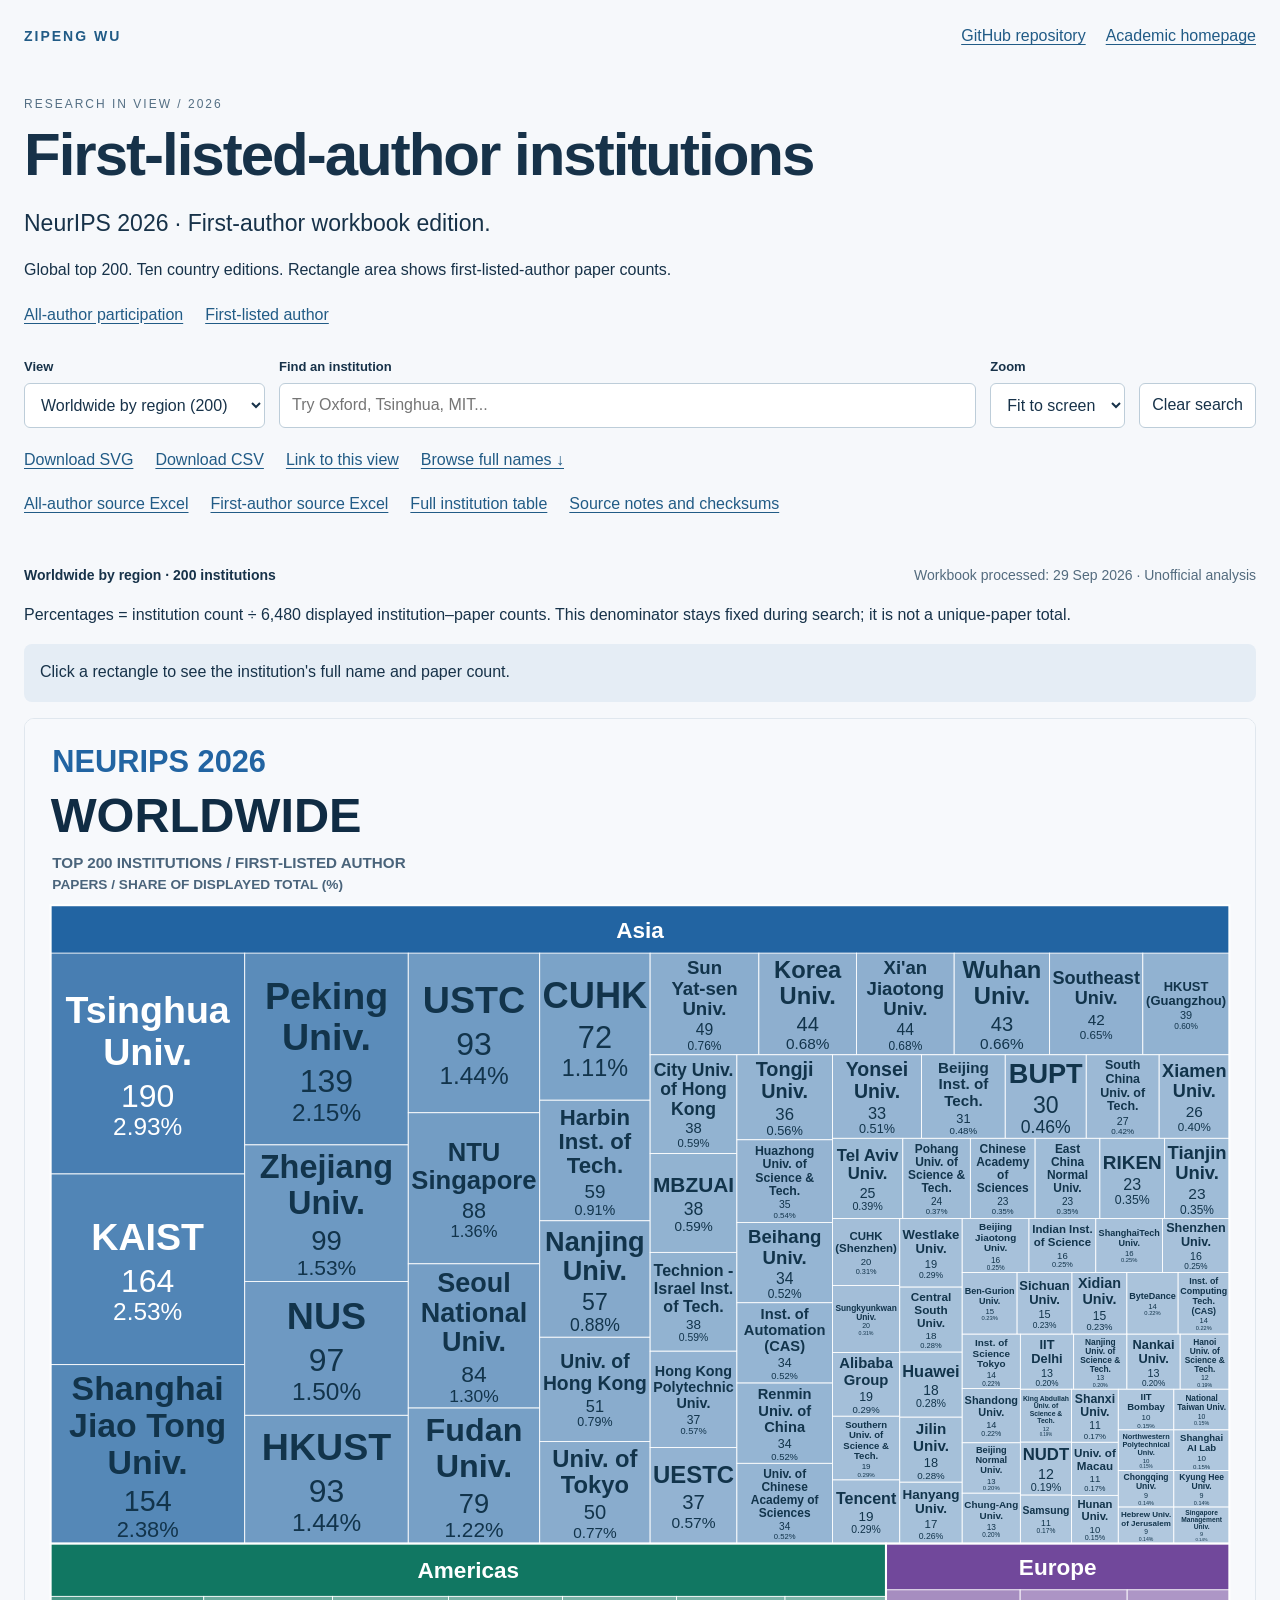
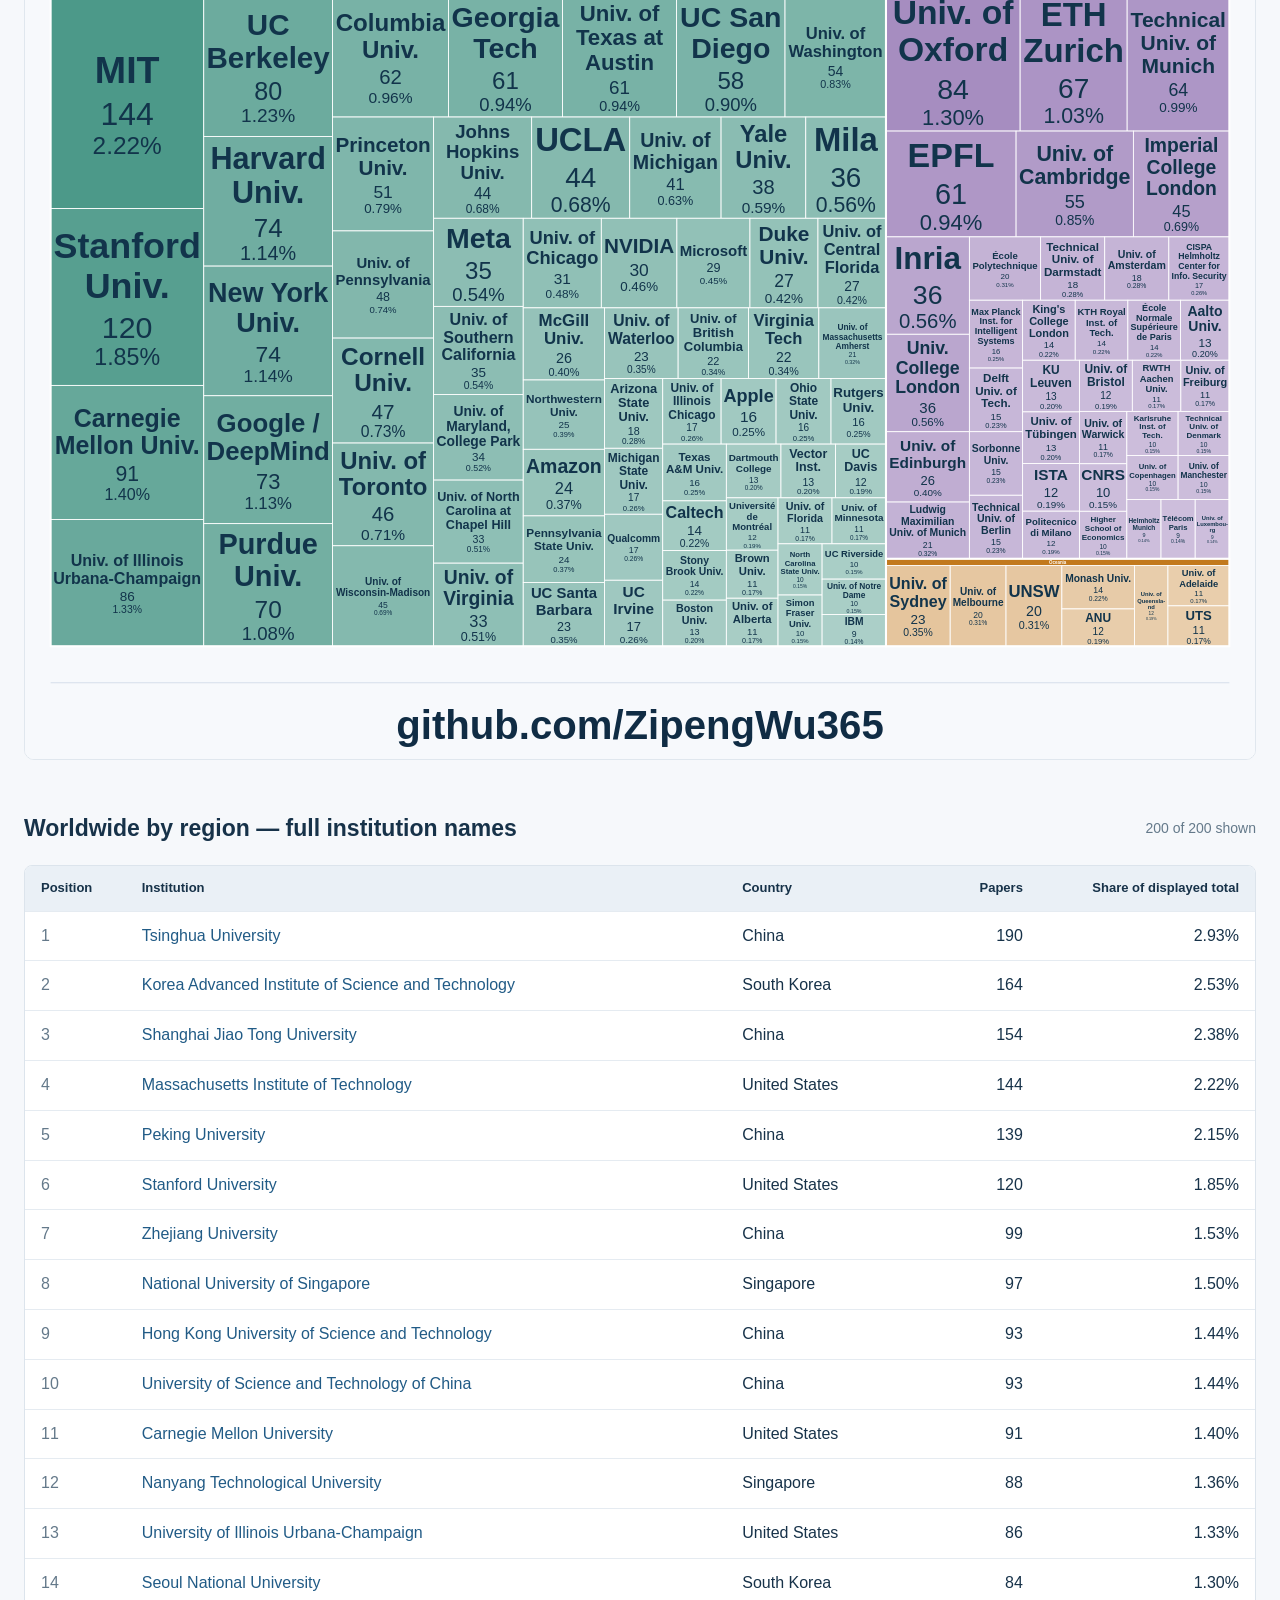
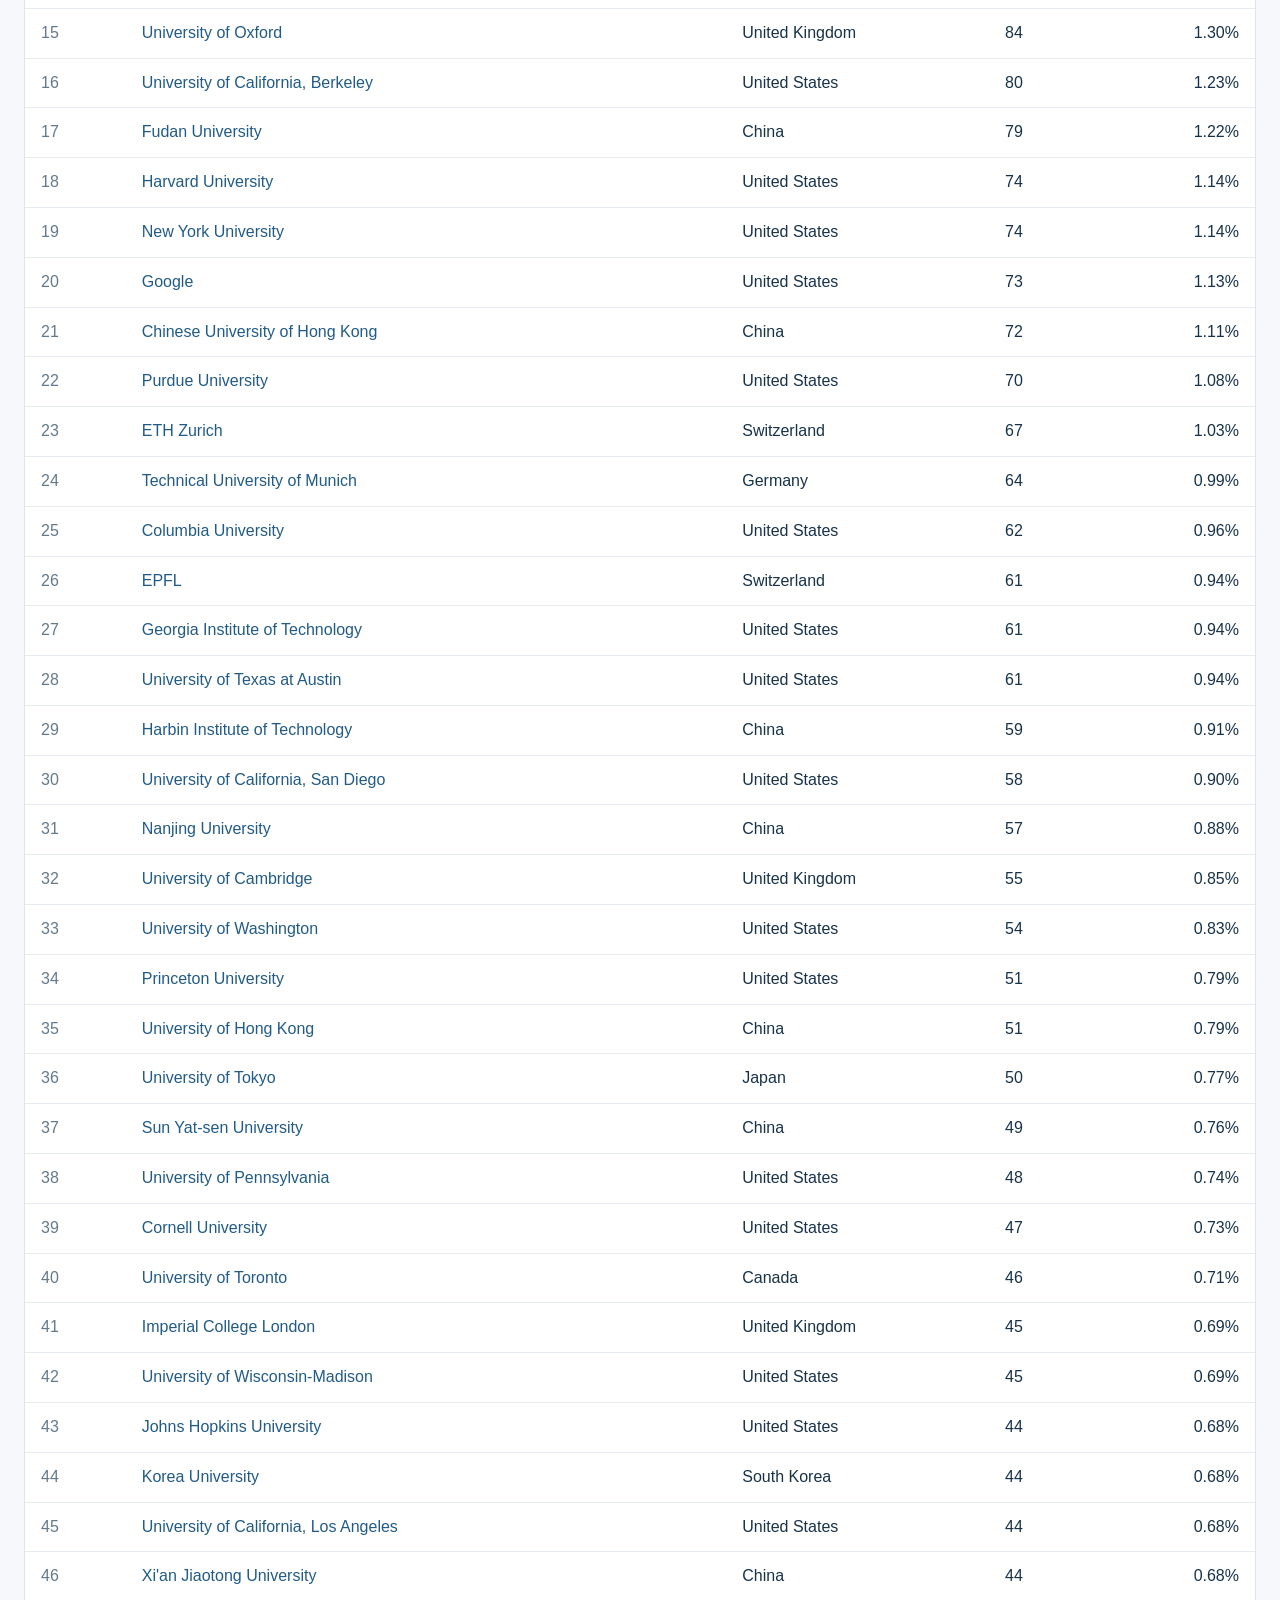
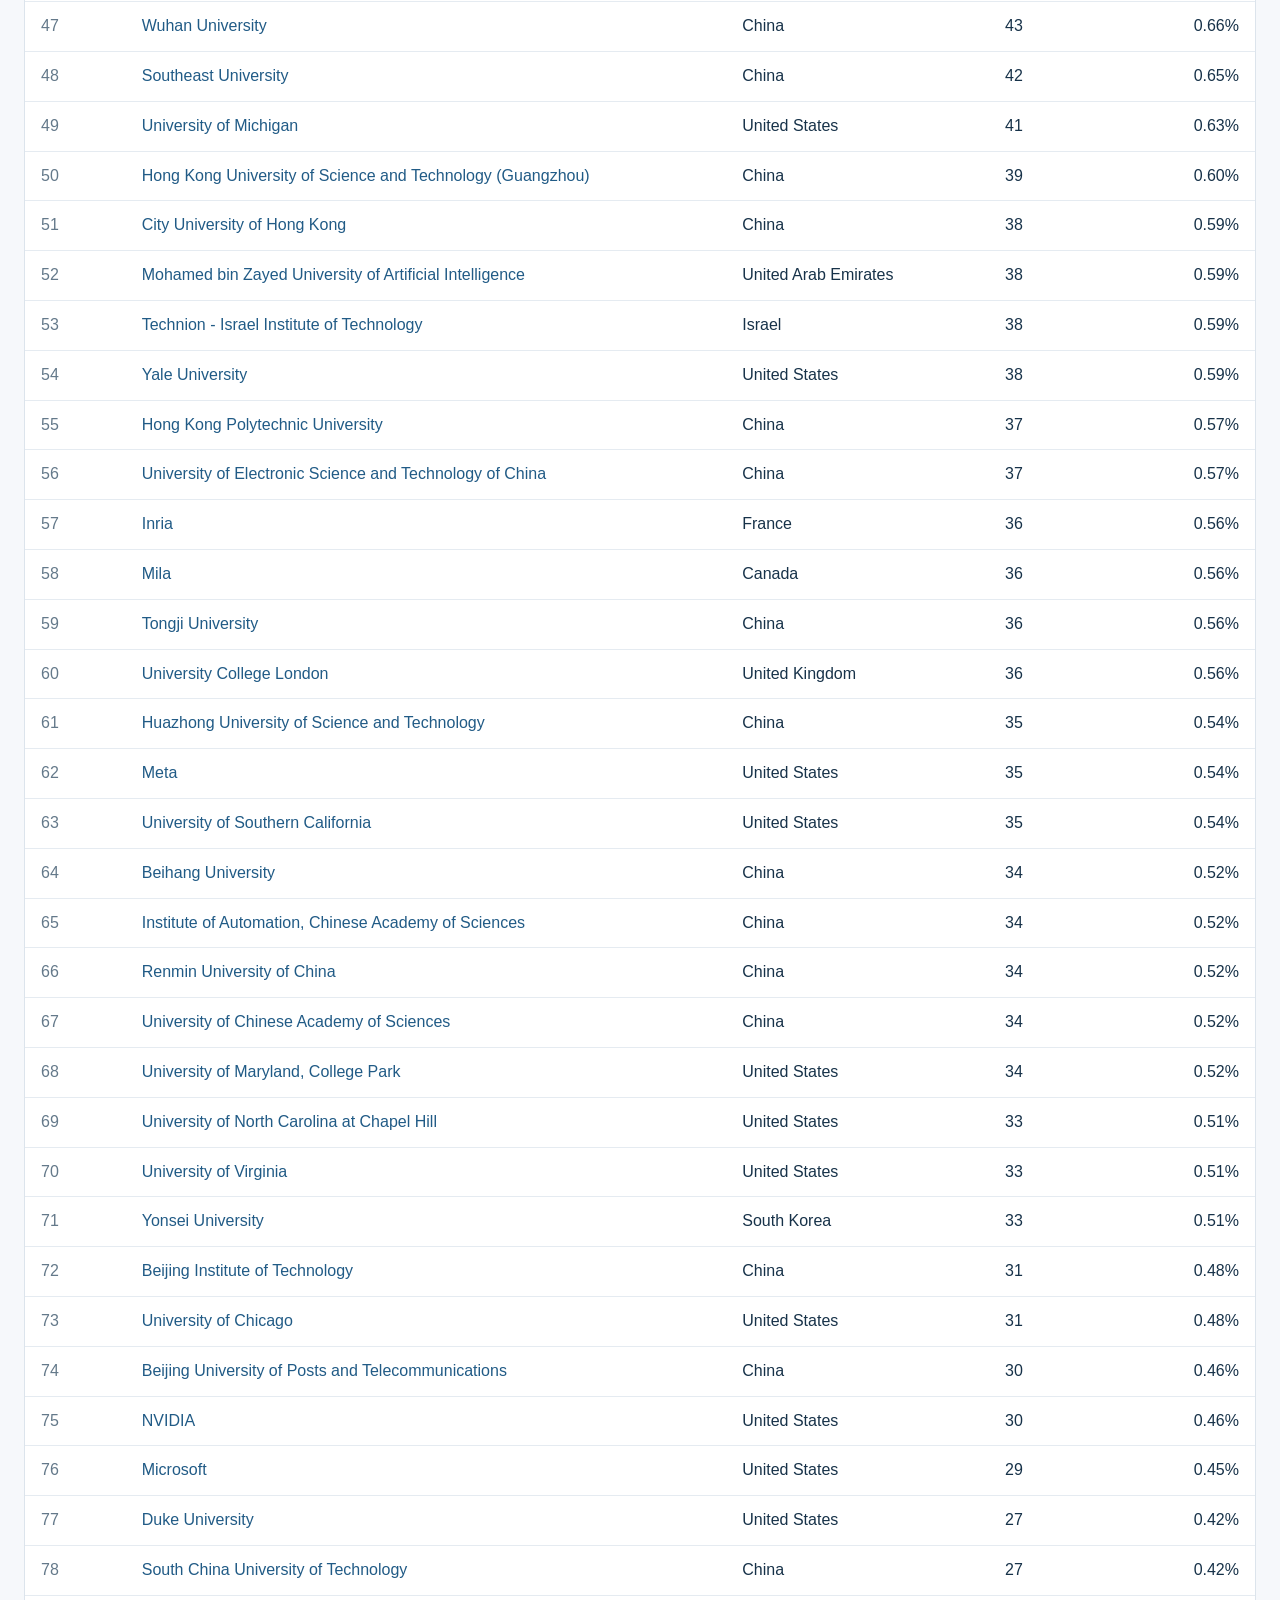
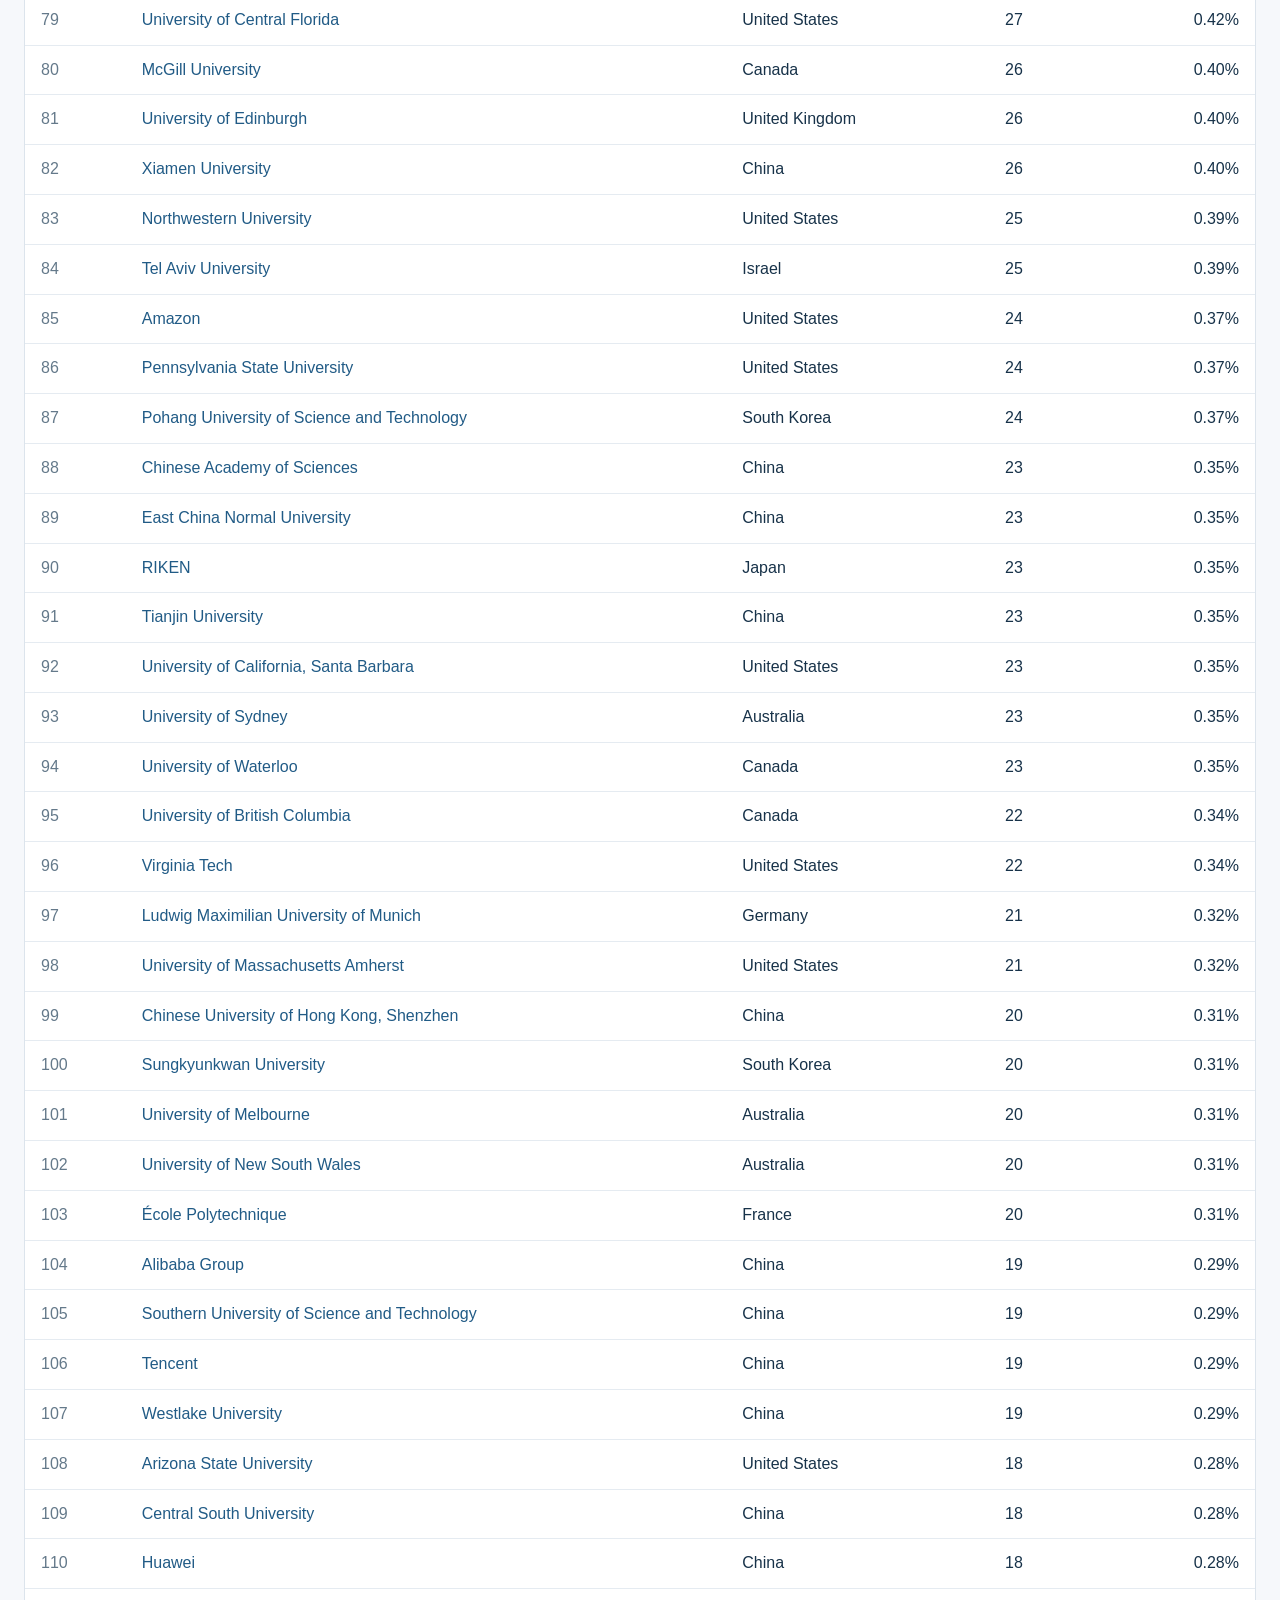
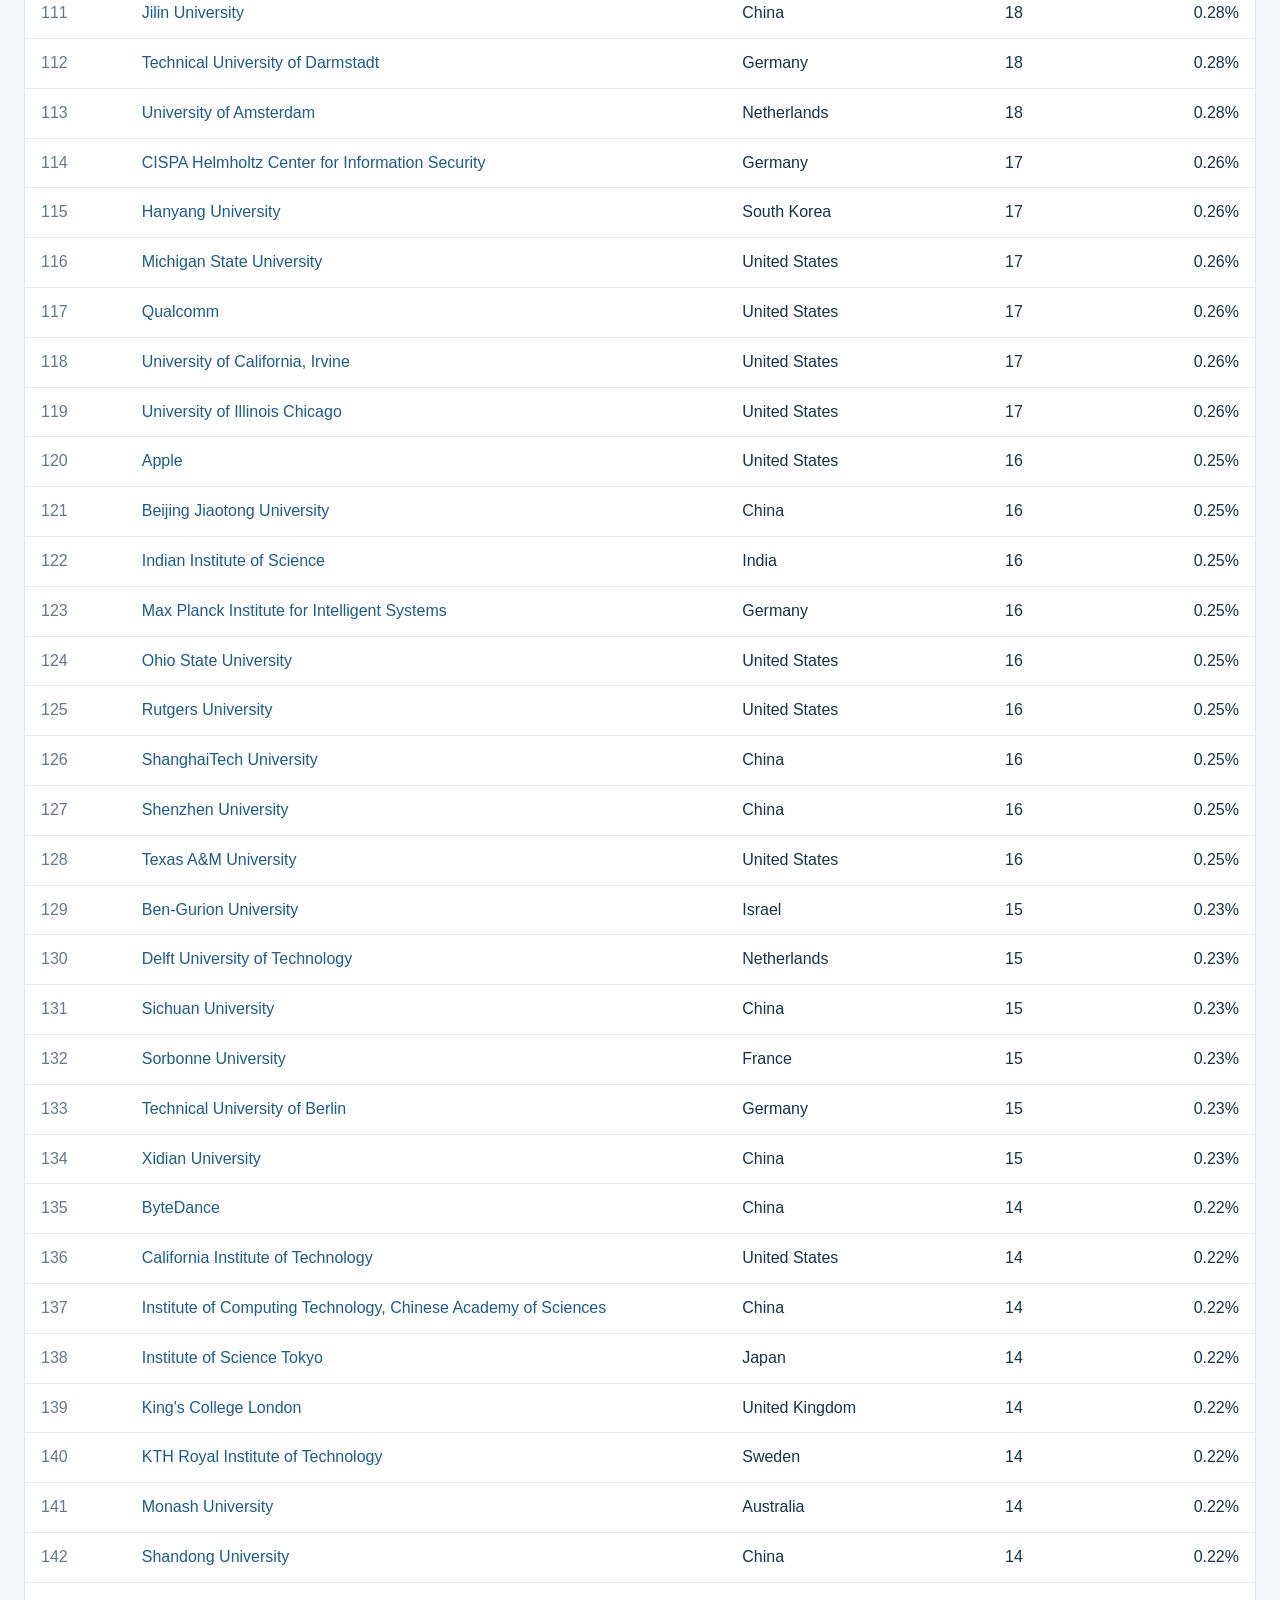
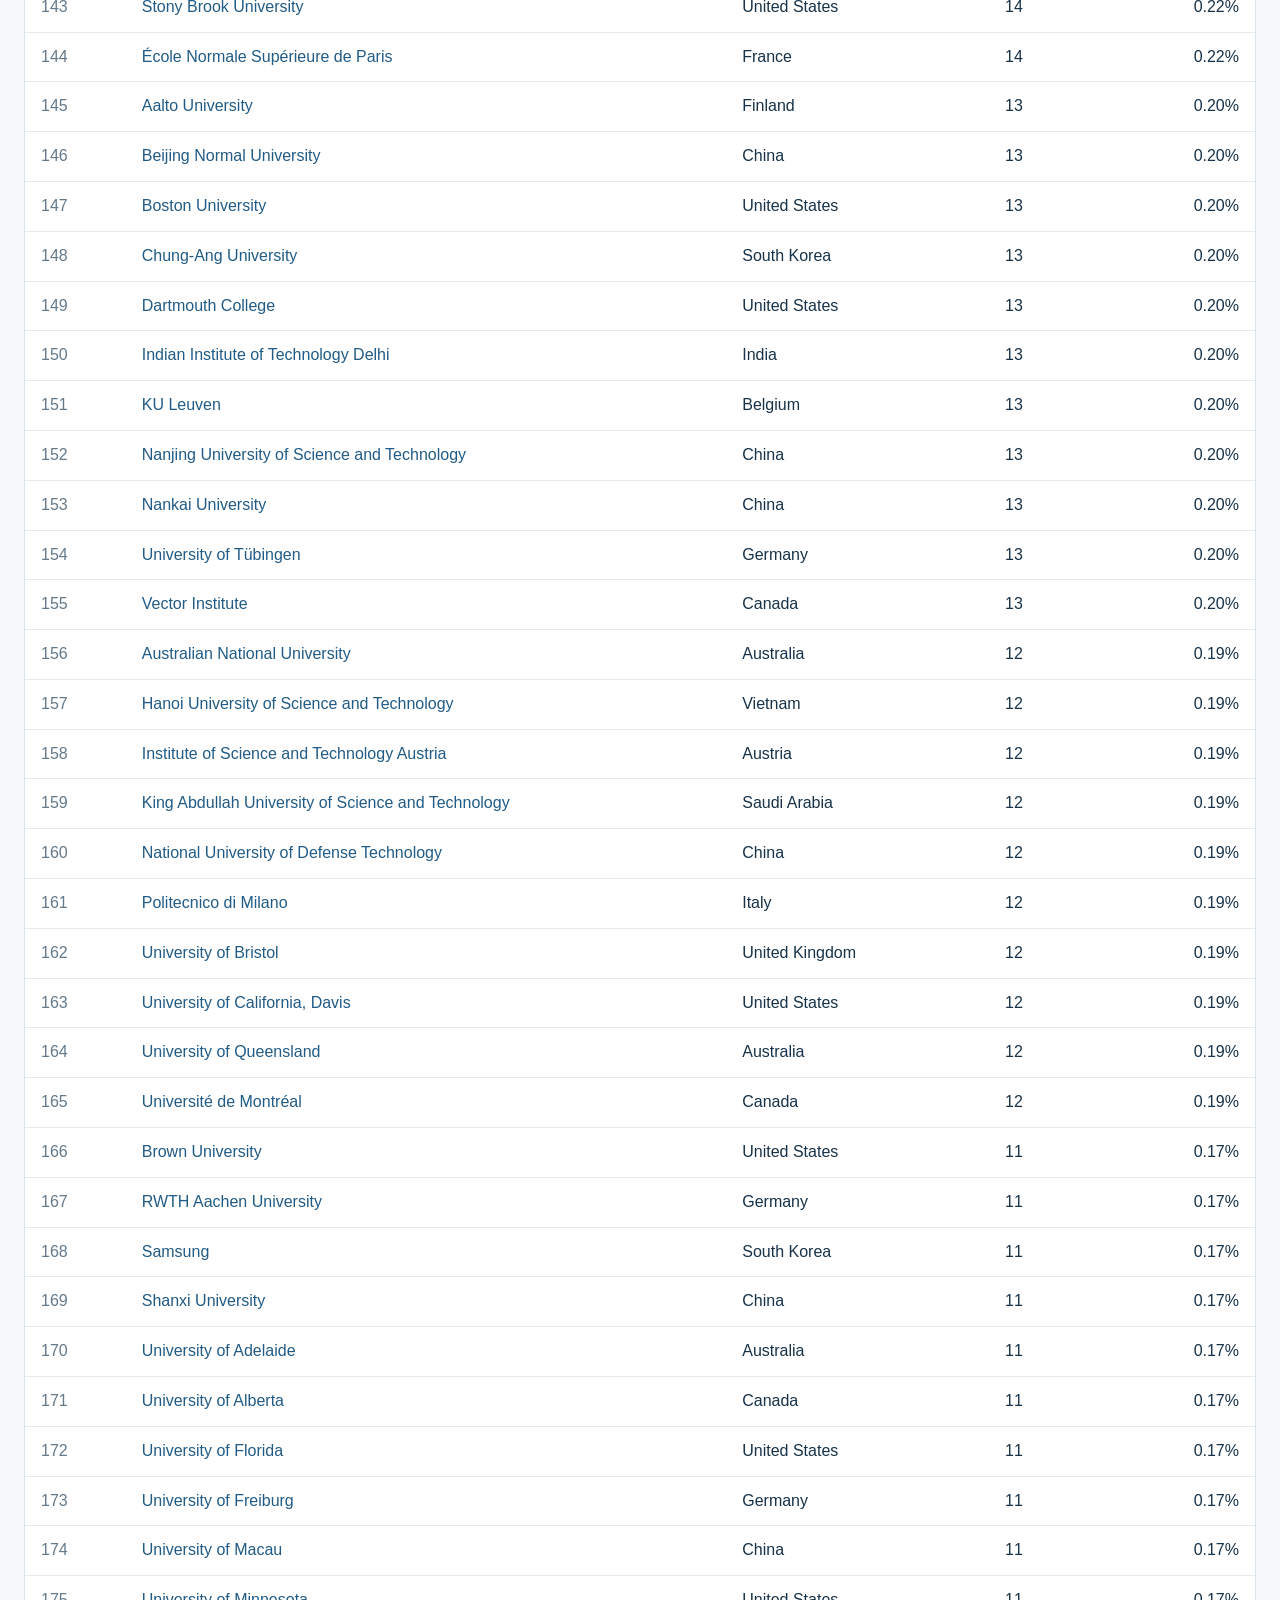
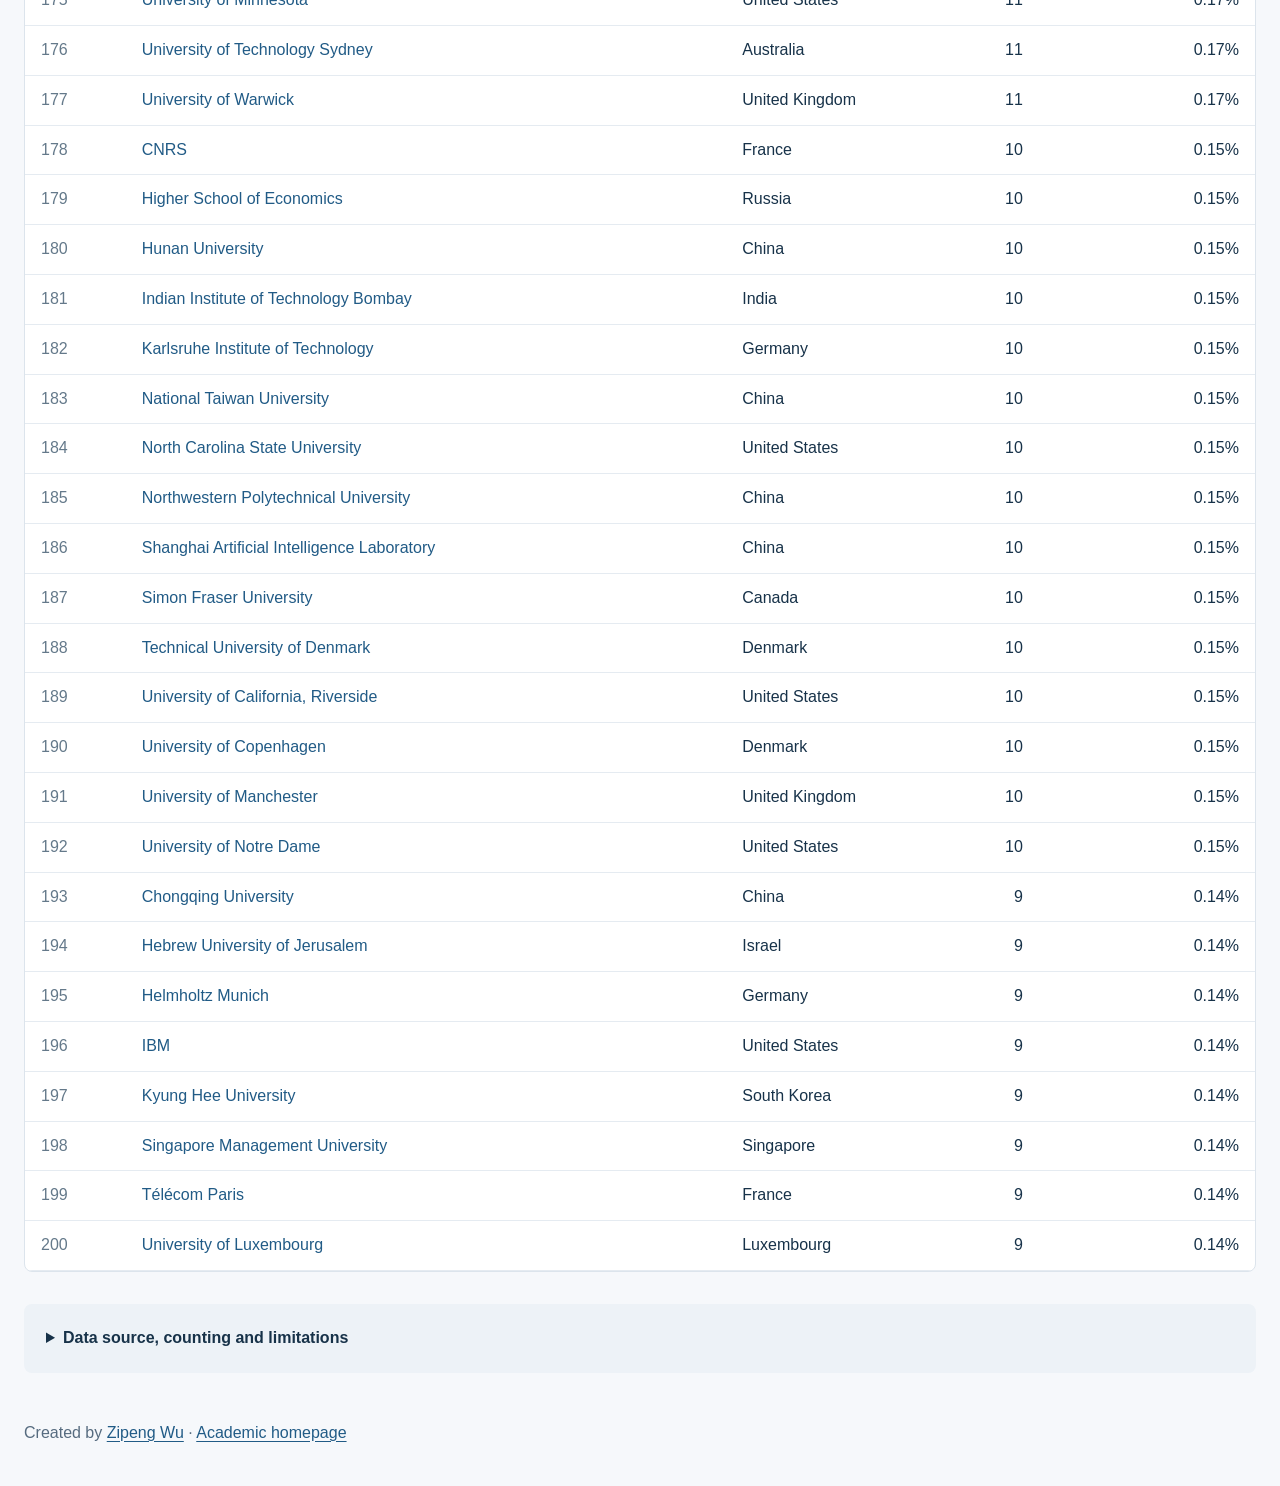
